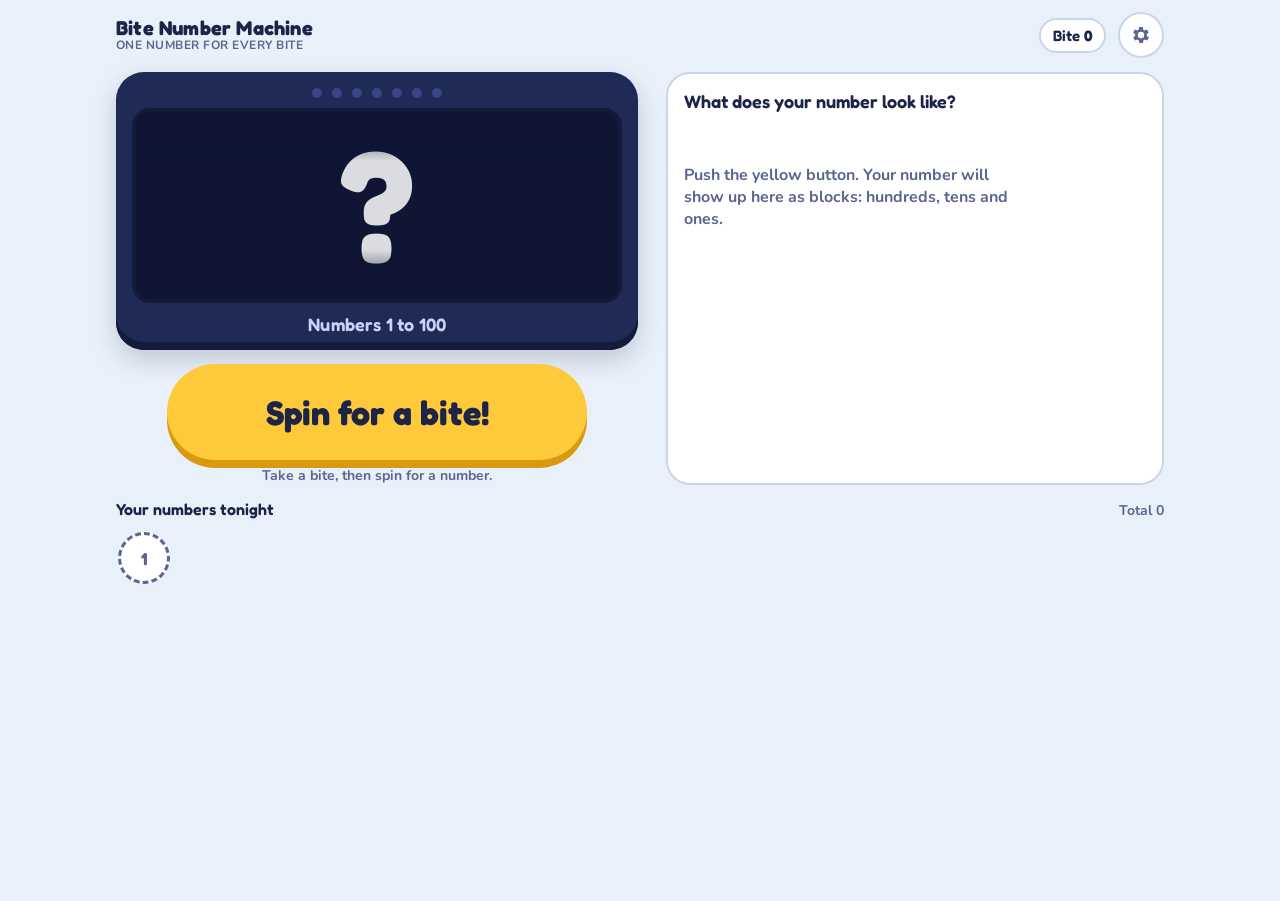
==== index.html @ 7a0e732d "Bite Number Machine Co-Authored-By: Claude Opus 5.5 <noreply@anthropic.com>" ====
<!doctype html>
<html lang="en">
<head>
<meta charset="utf-8">
<meta name="viewport" content="width=device-width, initial-scale=1, viewport-fit=cover">
<meta name="apple-mobile-web-app-capable" content="yes">
<meta name="mobile-web-app-capable" content="yes">
<meta name="apple-mobile-web-app-title" content="Bite Numbers">
<link rel="apple-touch-icon" href="/icon-180.png">
<link rel="icon" type="image/png" href="/icon-192.png">
<link rel="manifest" href="/manifest.webmanifest">
<meta name="theme-color" content="#1f2a57">
<style>:root{padding-top:env(safe-area-inset-top,0px);padding-bottom:env(safe-area-inset-bottom,0px)}body{margin:0}</style>
<title>Bite Number Machine</title>
<meta name="claude:viewport-fit-sides" content="cover">
<link rel="preconnect" href="https://fonts.googleapis.com">
<link rel="preconnect" href="https://fonts.gstatic.com" crossorigin>
<link rel="stylesheet" href="https://fonts.googleapis.com/css2?family=Fredoka:wght@500;600;700&family=Nunito:wght@500;700;800&display=swap">
<style>
/* Layout: one-screen dinner app. Machine window + big button on top, place-value blocks and number facts under it,
   bite plates along the bottom. Two columns on wide screens. The machine itself is always dark navy so the
   colored digits glow the same in both themes. */
:root {
  --bg: #e8f1fa;
  --surface: #ffffff;
  --fg: #1c2448;
  --muted: #5a6590;
  --line: #c9d5ea;
  --machine: #1f2a57;
  --machine-edge: #131a3a;
  --window: #0f1533;
  --button: #ffc93c;
  --button-edge: #d99a12;
  --button-fg: #1c2448;
  --good: #2f9e6e;
  --d0: #8e98bf; --d1: #f04d54; --d2: #ff8f33; --d3: #f7c22c; --d4: #5cc14a;
  --d5: #2fb7d6; --d6: #5478ed; --d7: #9e66e6; --d8: #f272b3; --d9: #1fae94;
  --font-display: "Fredoka", "Nunito", ui-rounded, "Arial Rounded MT Bold", system-ui, sans-serif;
  --font-body: "Nunito", ui-rounded, system-ui, -apple-system, "Segoe UI", sans-serif;
}
@media (prefers-color-scheme: dark) {
  :root:not([data-theme="light"]) {
    --bg: #0e1430; --surface: #182044; --fg: #eef1ff; --muted: #a2abd4; --line: #2c3766;
    --machine: #27336a; --machine-edge: #0a0f26; --window: #090d22;
    --button: #ffc93c; --button-edge: #b47d0a; --button-fg: #1c2448; --good: #4cc792;
    color-scheme: dark;
  }
}
:root[data-theme="dark"] {
  --bg: #0e1430; --surface: #182044; --fg: #eef1ff; --muted: #a2abd4; --line: #2c3766;
  --machine: #27336a; --machine-edge: #0a0f26; --window: #090d22;
  --button: #ffc93c; --button-edge: #b47d0a; --button-fg: #1c2448; --good: #4cc792;
  color-scheme: dark;
}

html, body { height: 100%; }
[hidden] { display: none !important; }
body {
  background: var(--bg); color: var(--fg); font-family: var(--font-body); font-size: 16px;
  -webkit-tap-highlight-color: transparent; overscroll-behavior: none;
}
* { box-sizing: border-box; }
button { font: inherit; color: inherit; }
button:focus-visible, [tabindex]:focus-visible { outline: 3px solid var(--d6); outline-offset: 3px; }

.app {
  min-height: 100%; max-width: 1080px; margin: 0 auto;
  padding-left: max(16px, env(safe-area-inset-left, 0px));
  padding-right: max(16px, env(safe-area-inset-right, 0px));
  padding-block: 12px 20px;
  display: grid; gap: 14px;
  grid-template-columns: 1fr;
  grid-template-areas: "top" "machine" "go" "blocks" "plates";
  align-content: start;
}
@media (min-width: 860px) {
  .app {
    grid-template-columns: minmax(0, 1.05fr) minmax(0, 1fr);
    grid-template-areas: "top top" "machine blocks" "go blocks" "plates plates";
    column-gap: 28px;
  }
}

/* top bar */
.top { grid-area: top; display: flex; align-items: center; gap: 12px; }
.brand { font-family: var(--font-display); font-weight: 700; font-size: 20px; letter-spacing: 0.01em; line-height: 1.1; flex: 1; min-width: 0; }
.brand small { display: block; font-family: var(--font-body); font-weight: 700; font-size: 12px; color: var(--muted); letter-spacing: 0.04em; text-transform: uppercase; }
.stat { font-family: var(--font-display); font-weight: 600; font-size: 15px; background: var(--surface); border: 2px solid var(--line); border-radius: 999px; padding: 6px 12px; white-space: nowrap; font-variant-numeric: tabular-nums; }
.stat b { font-weight: 700; }
.gear {
  position: relative; width: 46px; height: 46px; border-radius: 50%; border: 2px solid var(--line);
  background: var(--surface); display: grid; place-items: center; cursor: pointer; flex: none; touch-action: none;
}
.gear svg.cog { width: 22px; height: 22px; fill: var(--muted); }
.gear svg.ring { position: absolute; inset: -2px; width: 46px; height: 46px; transform: rotate(-90deg); pointer-events: none; }
.gear svg.ring circle { fill: none; stroke: var(--d6); stroke-width: 4; stroke-dasharray: 132; stroke-dashoffset: 132; }

/* the machine */
.machine {
  grid-area: machine; background: var(--machine); border-radius: 28px; padding: 16px 16px 14px;
  box-shadow: inset 0 -8px 0 var(--machine-edge), 0 10px 24px rgba(10, 16, 50, 0.18);
  display: grid; gap: 10px; position: relative;
}
.lights { display: flex; justify-content: center; gap: 10px; }
.lights i { width: 10px; height: 10px; border-radius: 50%; background: #3a4683; transition: background 0.2s; }
.machine.spinning .lights i { animation: blink 0.5s steps(2) infinite; }
.lights i:nth-child(2n) { animation-delay: 0.25s !important; }
@keyframes blink { 0% { background: #ffd95c; box-shadow: 0 0 10px #ffd95c; } 100% { background: #3a4683; box-shadow: none; } }
.machine.won .lights i { background: #ffd95c; box-shadow: 0 0 10px #ffd95c; }

.window {
  background: var(--window); border-radius: 18px; border: 4px solid var(--machine-edge);
  display: flex; justify-content: center; align-items: center; padding: 6px 10px; overflow: hidden;
  cursor: pointer; position: relative;
}
.window::before, .window::after { /* soft shading top and bottom like a real reel window */
  content: ""; position: absolute; left: 0; right: 0; height: 26%; pointer-events: none; z-index: 2;
}
.window::before { top: 0; background: linear-gradient(var(--window), transparent); }
.window::after { bottom: 0; background: linear-gradient(transparent, var(--window)); }
.reels { display: flex; font-family: var(--font-display); font-weight: 700; font-size: clamp(84px, 27vw, 156px); line-height: 1; }
.reel { height: 1.12em; width: 0.64em; overflow: hidden; position: relative; transition: width 0.28s ease, opacity 0.28s ease; }
.reel.collapsed { width: 0; opacity: 0; }
.strip { position: absolute; left: 0; right: 0; top: 0; will-change: transform; }
.cell { height: 1.12em; display: flex; align-items: center; justify-content: center; font-variant-numeric: tabular-nums; }
.cell.q { color: #ffffff; opacity: 0.85; }
.readout { text-align: center; color: #c9d1f5; font-family: var(--font-display); font-weight: 600; font-size: 18px; min-height: 1.3em; letter-spacing: 0.01em; }

/* the big button */
.go { grid-area: go; display: grid; justify-items: center; gap: 6px; }
.big {
  position: relative; width: min(100%, 420px); height: 96px; border: none; border-radius: 999px; cursor: pointer;
  background: var(--button); color: var(--button-fg); font-family: var(--font-display); font-weight: 700; font-size: 34px;
  box-shadow: 0 8px 0 var(--button-edge); transform: translateY(0); transition: transform 0.06s, box-shadow 0.06s;
  overflow: hidden; touch-action: manipulation; user-select: none; -webkit-user-select: none;
}
.big:active:not([disabled]) { transform: translateY(6px); box-shadow: 0 2px 0 var(--button-edge); }
.big[disabled] { cursor: default; }
.big .fill { position: absolute; inset: 0; background: rgba(28, 36, 72, 0.16); transform-origin: left; transform: scaleX(0); }
.big .label { position: relative; z-index: 1; }
.big.wait { background: #ffe39a; box-shadow: 0 8px 0 #e3bd5c; }
.hint { font-size: 14px; color: var(--muted); font-weight: 700; text-align: center; }
@keyframes wiggle { 0%,100% { transform: rotate(0); } 25% { transform: rotate(-3deg); } 75% { transform: rotate(3deg); } }
.big.ready { animation: wiggle 0.4s ease 2; }

/* blocks + facts */
.blocks { grid-area: blocks; background: var(--surface); border: 2px solid var(--line); border-radius: 24px; padding: 16px; display: grid; gap: 14px; align-content: start; min-width: 0; }
.blocks h2 { margin: 0; font-family: var(--font-display); font-weight: 600; font-size: 18px; text-wrap: balance; }
.blocks h2 span { font-weight: 700; }
.groups { display: flex; flex-wrap: wrap; gap: 18px 22px; align-items: flex-end; min-height: 120px; }
.group { display: grid; gap: 8px; justify-items: start; }
.group .cap { font-family: var(--font-display); font-weight: 600; font-size: 16px; }
.flats { display: flex; flex-wrap: wrap; gap: 6px; max-width: 290px; }
.flat { width: 66px; height: 66px; border-radius: 5px; background-color: var(--c);
  background-image: linear-gradient(rgba(0,0,0,.16) 1px, transparent 1px), linear-gradient(90deg, rgba(0,0,0,.16) 1px, transparent 1px);
  background-size: 6.6px 6.6px; box-shadow: inset 0 -3px 0 rgba(0,0,0,.18); }
.rods { display: grid; gap: 5px; }
.rod { display: grid; grid-template-columns: repeat(10, 14px); gap: 2px; padding: 2px; border-radius: 5px; background: rgba(0,0,0,.12); }
.rod i { height: 14px; border-radius: 3px; background: var(--c); box-shadow: inset 0 -2px 0 rgba(0,0,0,.18); }
.frame { display: grid; grid-template-columns: repeat(5, 38px); grid-auto-rows: 38px; gap: 5px; }
.slot { border-radius: 8px; border: 2px dashed var(--line); position: relative; }
.slot.on { border: none; background: var(--c); box-shadow: inset 0 -5px 0 rgba(0,0,0,.18), inset 0 3px 0 rgba(255,255,255,.28); }
.slot.on::after { /* little face on each cube */
  content: ""; position: absolute; left: 10px; right: 10px; top: 12px; height: 5px;
  background: radial-gradient(circle at 3px 2.5px, #1c2448 2.5px, transparent 3px), radial-gradient(circle at calc(100% - 3px) 2.5px, #1c2448 2.5px, transparent 3px);
}
.empty { color: var(--muted); font-weight: 700; font-size: 16px; max-width: 34ch; }
.facts { display: flex; flex-wrap: wrap; gap: 8px; }
.fact { font-family: var(--font-display); font-weight: 600; font-size: 16px; padding: 7px 12px; border-radius: 12px; background: var(--bg); border: 2px solid var(--line); font-variant-numeric: tabular-nums; }
.fact.star { border-color: var(--d3); }

/* bite plates */
.plates { grid-area: plates; display: grid; gap: 8px; min-width: 0; }
.plates-head { display: flex; justify-content: space-between; align-items: baseline; gap: 12px; }
.plates-head h3 { margin: 0; font-family: var(--font-display); font-weight: 600; font-size: 16px; }
.plates-head span { color: var(--muted); font-weight: 700; font-size: 14px; }
.plate-row { display: flex; gap: 8px; overflow-x: auto; padding: 4px 2px 8px; scrollbar-width: thin; }
.plate {
  flex: none; width: 52px; height: 52px; border-radius: 50%; background: var(--surface); border: 3px solid var(--line);
  display: grid; place-items: center; font-family: var(--font-display); font-weight: 700; font-size: 17px; font-variant-numeric: tabular-nums;
}
.plate.full { border-color: var(--c); background: var(--c); color: #1c2448; }
.plate.bonus { border-style: dashed; }
.plate.next { border-style: dashed; border-color: var(--muted); }

/* parent panel + celebration */
.sheet-wrap { position: fixed; inset: 0; background: rgba(8, 12, 32, 0.55); display: grid; place-items: end center; z-index: 20;
  padding: 16px max(12px, env(safe-area-inset-right, 0px)) max(12px, env(safe-area-inset-bottom, 0px)) max(12px, env(safe-area-inset-left, 0px)); }
@media (min-width: 640px) { .sheet-wrap { place-items: center; } }
.sheet { width: min(100%, 560px); max-height: 100%; overflow-y: auto; background: var(--surface); color: var(--fg); border-radius: 24px; padding: 20px; display: grid; gap: 18px; }
.sheet h2 { margin: 0; font-family: var(--font-display); font-weight: 700; font-size: 24px; }
.row { display: grid; gap: 8px; }
.row > label, .row > .lab { font-weight: 800; font-size: 15px; }
.row p { margin: 0; color: var(--muted); font-size: 14px; line-height: 1.45; }
.seg { display: flex; flex-wrap: wrap; gap: 6px; }
.seg button { border: 2px solid var(--line); background: var(--bg); border-radius: 12px; padding: 9px 13px; font-weight: 800; font-size: 15px; cursor: pointer; font-variant-numeric: tabular-nums; }
.seg button[aria-pressed="true"] { background: var(--fg); color: var(--surface); border-color: var(--fg); }
.toggles { display: grid; gap: 10px; }
.toggle { display: flex; align-items: center; justify-content: space-between; gap: 12px; font-weight: 700; }
.toggle small { display: block; color: var(--muted); font-weight: 600; font-size: 13px; }
.toggle input { width: 46px; height: 28px; accent-color: var(--d6); flex: none; }
.actions { display: flex; flex-wrap: wrap; gap: 10px; }
.btn { border: 2px solid var(--line); background: var(--bg); border-radius: 14px; padding: 11px 16px; font-weight: 800; font-size: 15px; cursor: pointer; }
.btn.primary { background: var(--fg); color: var(--surface); border-color: var(--fg); }
.howto { margin: 0; padding-left: 20px; color: var(--muted); font-size: 14px; line-height: 1.5; display: grid; gap: 4px; }

.party { text-align: center; justify-items: center; }
.party .big-word { font-family: var(--font-display); font-weight: 700; font-size: 40px; line-height: 1.05; text-wrap: balance; }
.party-stats { display: grid; grid-template-columns: repeat(2, minmax(0, 1fr)); gap: 10px; width: 100%; }
.party-stats div { background: var(--bg); border-radius: 16px; padding: 10px; }
.party-stats b { display: block; font-family: var(--font-display); font-size: 34px; font-variant-numeric: tabular-nums; }
.party-stats span { color: var(--muted); font-weight: 700; font-size: 13px; text-transform: uppercase; letter-spacing: 0.05em; }
canvas.confetti { position: fixed; inset: 0; width: 100%; height: 100%; pointer-events: none; z-index: 30; }
.sr { position: absolute; width: 1px; height: 1px; overflow: hidden; clip: rect(0 0 0 0); white-space: nowrap; }

@media (prefers-reduced-motion: reduce) { .reel { transition: none; } .big.ready { animation: none; } .machine.spinning .lights i { animation: none; } }
</style>

</head>
<body>
<script>window.BNM_CLIPS={"done": "SUQzBAAAAAAAIlRTU0UAAAAOAAADTGF2ZjYzLjEuMTAyAAAAAAAAAAAAAAD/+1DAAAAAAAAAAAAAAAAAAAAAAABJbmZvAAAADwAAADAAACf/AAoKDw8UFBoaHx8kJCkpLi40NDk5Pj5DQ0lJSU5OU1NYWF5eY2NoaG1tcnJ4eH19goKHh4eNjZKSl5ecnKGhp6esrLGxtra8vMHBxsbGy8vQ0NbW29vg4OXl6+vw8PX1+vr//wAAAABMYXZjNjMuMS4AAAAAAAAAAAAAAAAkAq4AAAAAAAAn/2o2gqAAAAAAAAAAAAAAAAAAAAAAAAAAAAAAAAAAAAAAAAAA//tQxAADwAABpAAAACAAADSCgAAECAAAABCAABCD9Q3iBvMI8oJ/3X/m5fIgwH/jlHME4EoHf/+bmx4vlND//TTUgzof//midBabsn///5uhWpA86CC/////9ZufZM3VZJA8+edLNAIDMEIM/dSHBADnMGWdvKkMzaTXSNAhgzIb8FNh0iBORIxZorg1BG5qgMYGRBOBAxP40gMkBHIDkAMIDC6sToeNxH46BSgkIwgHigcSC9glgW8Gws0diCBoboEmMySBuzixmxXK5WJBBP/7UsRdgAnNmQ84JoACZCbnwzdAANN6aZCG6KKTzpOIm59BBDQQagykktLqQb9PTT7trR1/W+mo+cGzlPV/x+9NynjTmfFe7R2Pr9NBgCAGWADFBkFEE3zwpEa0xzJG4CBKgoMApY6gVeISEUIsTJLEgWVFogZByuF6AvYSZAw1ggxMcsTwCJJbJUXGDeccQmRFB2hlgQ0aZFBcYxg6UDiJ9RMEkTi1HzhRMyfKiZUNE00EmTMDI1WesYlw3dlV2+zoMg2vutfb9X37VLvQd2Ow//tSxEeAEo03XhmZgAG1Ja13nqAAXCn//rLd1hEBtECXq5+aJQmMriBDNsewvIw7gFWgswZ8zcDwtOIkeEg2JHKtSaQ5vQiEUIWqHHLuxw6YPhsytnZIqK1kR2cfHmGs5zqx1D9E6HHea9Uq04z/9k12VDnocc6EZpQFViUO2LTYtLhsXM1QFZADAAAEBAHCZWoYgRh6un4qmzh3xJ7FU9g0OtZ9zdkoXTAMuXhClcrkbP4P8LWNu/aP8OuiimZmVCIVHPOVmbKEJSpta98dc5//+1LEJIAPcS1XzTxPwb8kq72UCjgKmvr/XhYxhbEGJLqNt/9U3Zfq3992Uh0UOOgJgwUwVgIQcgMVSbd2bQqwWCzzSzB9WVojAAAAQ0ADIE5GoEkqrz2ZJB32Nlx5c2EGHQmOhoN+wwrKvHSSgw9KfjB3A97jidgHGksO89DjFEICFiQv06IrF7/5dxYRMOAgggR2PFKGEVE///9Z63/17pVEZUmKRgEgkA7QwFBo/eo6NtMqstrV5gFACjAAMBn0cpSwliqbEs6JBFIWGlXb9//7UsQMgAyBYV+sJK+BiqYtvPKKdAYAaKQvowYpM/6bu0XpHvzff9P9kjczHtbMOu4P08teXv7kVPo0InMAqIh1tt/9U/az1MX/f2sykLdDKHhbFBzzm6u37+7xSeWek+XUKCCIWwhNlZPB9noKSLAMkDzBhBrjjMofAo9SjM0pCSRmEvGdyakjSYshRzoMU4QFnGCeyTxodF3T6C/bOiEiIwDqKvRZn///2RmpRK/689t3BKhR5g4QdSeu1+twCt0NWs8kinY2CpFK+eroLsXx//tSxAcAC0k3c6eIsxF6pu208opqKBnQckENuhhDPuiAbuLHV9GEsRKD4C8uDzC6GVlfffGHdB99sv6zHeFOiCboLqzf//RD3U9n//+xdXQ40eRDGSYaGCeFB43SS13durukMiaMAJRSpEokyH8ygzxXXO5nGu6fgRo8hbqUQJ4XLsMmE+GHhWuot+2JNI9URBZkEv301dCgIw0VDZjuoJlYjJ/9fmDnCGUjiv/+b5ZnBGOFcKzMUSqofttNq//Xg0AWIjRUQQUVIizeokzOs8f/+1LECIALXTFz7BxPsYMs7PTzCcqjDr1KcPFMjRLOaL9l3DsJnkzomO2175+e1HzaiFqH52VffbdqCnQMqq2M9P+2lIUsELWSVv9abJMWjmKKMKFGCiWFui/VYL2I1UsGAlNkApy1yN2wx0eegVbqdFEiK9cH/SAJVBngau43OFwT0exO9XwF5HzUEohDfZ7Pvq0Ksi0ClQuit97IvTtkVGM4kcpjx5nPMiKiVuxBitRjIRujafpRU7ghl6K6F3qAECIAJkiACbufFvM8S2y/Bv/7UsQIgAu8p1nnpG5BeSEodaYJNPWQ9dJ5EnsQpzMABOOIXMXS94kBTjkx9Owz6UDATwChw9h1gFS9vLb/jHxsxJIKCz6DShrLLluNPLHvESGEqxj6XMqqW7ETZUY+yw7WwECQo4QAQQJZPmOIC8Z6EAC9FAQANTnDvkA6KrD4WhEfHT3t809vNa7+5XZnaFJDGoZ7IhgrBQESAt1bmbVupgzopH1qxkNmdptH+VFLqXrUrYIfKhqr1HpGR0f/9NUAAHNpIJu+/w4OAgimg6WS//tSxAgAC9TZPbW1gAGOJuuDHqAAuGg5SGi3zuQ/BzhUc3NOVB8G5WQACBCgPx/pkvSNKk3tQ0rNGIMec95+K+v9lew5Vfwx5uuz7vJBoaM5///+IvvdB7Gkbmin/9n/po9XQWT1uPBdlg+8R0i2f4pCUORiLQk4tliMuPTPJ1H5OPhVICnyQxj3Z3t/YxjDWHgwNBsHn+PCQw894KDgaBFjwVP+5kwxifGgN4mBUGIngsE40/+YZb+YpGWPMIxUQf/9pBA51ar////+D+ti7vL/+1LEBIALdQNrPPKAAWySbDWHoPApMBDFiPE+b7pTWSXPUP2Ptr/OH3HFO3+9mxom6LKwiU6iLBEjkM5Q60SDzlFlDFU4qogK1LGGdRJ0M8rFlxhyC4rDokOCoSAIlc4c/EU96NvZVAA40lGWAFJMb7wqs4+xhPkxkzS7MK448t8+D/tc7m2YO8r9N7vU86EUqXBwilgYaPBI20R5F/v6/a+pl7g8CAEBMgVAcDZ0jGXmKFlGW2LcGgKeQ4L3Kse7/6LEtQcx//W4AoYhMw4o5//7UsQHAQvRI2MnpLLBPQ6stRehIGAazDBLfpqKz5Uv0dlmMu7lhe42PaMK/H9RC4uBp8xVto/BXtiaw49CxAs7TgZziysV6NTTft+l5FucaPILlOzu3T390ox3nVBQ4YvIEP9mqAkAAERqCslBgxKxDUSuDzFRYvqJAx6dLWUihim+po6EY0W5vRuTpEgAo4sGtUlzHpbiwEaZhogskUNvv6/2DQZC4UOMO/xZ4oHyQKhghFLlUGREkJzzcejU0ZM8hsraYuyrTbwXRVSnPGlR//tSxA4ACgzxbaeMU0FKnGtVhhZY2ICEvdBign50VvDorQTEUj+zAywAUcXTzWuRypYcPVrzIen/7anRE7YyzNDbpqRMuEYNuTIADv5Rqerpkv+8AIgyW0kRC6iw9zFvMHjVbWR0i3v+WdXTiH0uasJrKcRmi0FPIVe3qd91Kh8GMhSnbkFHezTVKv///6VKSUbeUXV/FWBMMPZpkhAAAiYxBCFo3AwFqMBTnMxDfcS3N9xwNFxSY29StEtu4xH9+u3J3AwSAOnhMEkh718w8cX/+1LEGoEJoHdfJ7BygSsRrDT2Dai4a8oPDzoJCH/+9rQyFSX/Yto4mFTBxZCAAgAFhODT8urnondDvPihgYkFcR0AMeXk64LptB+eRVz575h9hTQ4LKJNWi15utU0BxPy540OTrLP/4mWWC5BTvWwi8HloFSrTKKAAAACJircIpGay6ZKsePPtxuG/YaDegn9gwbHsOl8Pau/Y5x5s/igVuF4PVoxL53nS9Jg1RrRuPjIiZ6BCTd/+gXJgwTIGm/5IQgMWIkyGvFBkAAgEXS4Yf/7UsQsgAoIiV0nsM1BOJxstPSJcITzmbB4891DIXnQ2i4HbS3UaeDrrFXO54fy8dtFRQSudQtcI6tCG66so1XqytJt/2v/9alZTDrcg/6ahC0SpChYL65/pXXJyJtkkIqEqUshOz0Z4Q6UsxIPmDeg3hwzYq2sYMY08tjrRdFUFoLLOByCLRR0+5+4CDDqRCUuBbSBiAoF3ce0RF1Z38ECJp6nEwOLvFfV2f1+6FKJEgAAmNwWyOLkYNtvDqVRQhlbPyegaj1SM2aQissjVoWl//tSxDsAClCLdaekbHE8m6z084mqMu4jloqTNTGsOcEYEsar2///2l/Xap4CrQh+eIiweBpUKkQcewi9SGCN6FLgBCMggQrO8NpZAvVguyKN1DYp3I7kypwJaGdTZxpoQxjLEvS1PjIcZIg0QmY7u5qvUOf2BkjQkeJCIe3/6W8RLCoas/ET5V0qmCoiBoVOkVAY7pgU1kBEuSDOqD9UTxKtspc2oMI8lixfKPKsQ3LAgTj9+FusEUlfUpQjHOqU177SPmdHmq0tWLqGVdWjW///+1LESAAKcHlZp6TLgUia6emGFTr9o2pFYfKrOqCIw8Qnk/2pTXqtTr9toDkrcYMku+8o2QlPamiEEGYiAA1p9uiBoPsJolRQ+AOWQY65KhkAEb49Vqer2jJR3YO1copCz1///RijEZTEGkzQqo2YvOIktexpn/8rt2wFNSIsJtyahjBcAOUxRHjkP0seyH7M9bMEsmEzL8LHGb3xYdOUEbKpA5oWCuiW9q8pSvd/X/wiC3LIMJCNP+Xe5gfKCcefIeTGIqOPWODFm/s6KGA0q//7UsRTAAn00V2nmK6RTZHrNPYh0kAA7duBcZmY1blqKIlv0jZCnxMyqnKZmCpudz2ii1LN26eEzVUqgbi3G01DxARERd5BcwdcYuS1ujoZLoZXMb/R7UnEhETFV2MYToTrxkciggNiJIAC97gRFRYAXmYOGRRl1qLNvES67bUlCM5BwIsfLj7TYtvNbsSy8CEnmdxO4+8f7y9DmM3QQ0j6sViGD3col//9DqGKQeGDLWGQdJkvcoDbrLoC7W2AhRJR5n03h0HqYAlnwNwHU8Hy//tSxF+ACnC/Tay8qYFEmOk1p4k44rotekHe56DpyIyE5eB5ZA4lN3g2UE4JazjsnLVp4MTBjV//SiGBOAgoDZJxocN+nAvOTagPWQShDAQYGrFRBk4IAQQlYGtLBrjAamKmGbxY143WN59IWaAj//PpEzfgLxjI7rZIVRvh5c//+LTZ12oIzWwNgYSkTShF//V/70f6GeYqAAAnzAc3/ACX4OCzg1hEYIA4mtZYsodKR7pr8ZopuWvHz50SAaEyKe73GFlQ9SiTCdt36nTs3Z7/+1LEawAJUMFfp5xQ8Usa67T0jTaazM+vf9/scL9J3KUcv/8OxBcsoXQUF7Lz/2kpIJJI0pJJJIBBIJAGMHlQWBD6IUZgS0+kPpHMI//wXe5kjSHj6AKIgRZIl0mSEHg3EBQtFESIOZGyZYE6GpuCYMR2K1HwpFBB03QQcok8OWMuQCr1qbl8c8i5ubmn//VqQ//dTTd6DGBDBzBmBag9QWf/8nF06bJ7DKj7GTHGTwnQkxzDQfQ5P////5WMzZFjRA4YnzE+aFxd/w9+LyqlTv/7UsR6AApMdzu1tgAKaTMr9zFAAnSI/OThbbkgih28ekpMNRFhdDgUwtBShJCtNOLtI1SzHWOTMqlWNj9WW2Y/72////16sxytITCIiUemDwZk7MgWScWQbgKxcqYPziYs6k6HmumQmaI5pujVe7HHfMJl4KsFVw8xB2n2/gBv1usITQ0FwhB0sNgS8wopORXBEQNZhcaSOSZVFq1BDJSInUwD8oxKbtJ9NDEjygCf/E8X9BMRnFLJGBEVAxoAhBDdEcmvZzs+shkr4do0iiqe//tSxGGADcFhWrzFABFMkStk8wzwD57gohQV5dNOcIOjSCO9MezYPp6X862EOdNolURW3Wlf4+GBjUBWVEBk14v3NnSt5/QrVGD6lbtm/6ARMvBAYhIpXcAA44aUjhG4WQf36V6acQmAsfD79hxyYD/gbI9+8J+jHQtyyxEjWwKoIJPOIrXKRkmRZ1q1YvwIaHdD7VNt/DABRnT6FDhXfb//0Sun3pRYJwbeQCElZuJHgVvUIln5/ef+lNXEBFEkutvJSIcPkqzVwRgtckxFBU//+1LEXoAKSI9UrLxlwVOb6yWHiPB4Nh2WiiKl4qpITxX1lTE/xpj1JEQQhgdREU/5jAQhl6HuJEl/9PQtF0oVv9tEQvIuz7qr1hBoHeOHD5JMQKMGUVunTpaIBDILyBTTJMsc6Ui0iQ1zV5sFddgEQuGy7oZzRhSqnlQacp7udgnSn2DA7LiC0ohO99nkqhGX/kLjfb/vtO6/f+nNqerpZLKhr9bIYhUqij59JMQhcLepcMLBEDqAadLgIxEAOROotsCUVfGd9TpEq2vhQijFBv/7UsRogAvBJ2unlHWRb6Kt9PQeUt/yNSbcQx4+DjW4+71JBLJ9x+fi74PJX3iTjJvh6enRaZU3A2w2CLrBSHvf59HpQh//2ZP+/9Eokw0XIL6CtHbvVUsxsxjrH1HqNJ//zo1UEHw3QTwCDKACSKpCSeTpZxeDsECYAoBSo5GGtlJkRQU7PSUmkjDoZ4ILkbOpgSwiGDccLHJa7HrcCbtlqt+sNlnBcLJR86NXiOzpp/9fpq/9LylOMZAoh2bf/9ClHuUqOOYodwP//MCaohB8//tSxGmADXFXaawktpGsq2x084tL9bqv5eAxGkACAeQXTTaidnRIhXk0QiisqWwp/FosHceqf+AoO/c9Vhl+5SoqlBDMhRhsPBi4PBBiHdFPjK19pwPmRIImiYkiV7////T/T1FaLFKrpZrL1dGyoeUQQcM53Jnv9O7P5qKols58QW40SCQcinVvLPWB7DM4Ekm6lkKqcU8cZUZzmXC8onpIENeBjmFaRCMm73o29Xg9RqNRqP/+zJSn7f992VTMozrevd/urGKdTGUrFEkDSsj/+1LEXAAM8WNfrCBWiXgrrXT1iavolshlcpMgZQagImwbtayK440EkwlJBhDRRnPZY+7abkvttGZyp4LtJZ6xzf/jSAzloTl8y+lUVSuUtGdpDG/////9Putv2rR9Qbc6KqP0C4iu8ijTPO7gcNv/H0xsmZttKAm8U9WM2iUejKILas7py2q+UFIzbYqsn7QmrUVBoPoYZUx6fcc3qPxYRTaPuHpSP////6fprqmsiu0l1GsTcgdEGkIBaXIr2O+eK181iunPnf/+gFSozYhnYP/7UsRXAAnxI3enmE1ZTiHtdPQJuHSsGUGltAWolhiF3qEu8euUy3RMyr1PYQE1Hh/Fuur75Cg2OE7lf/7PMUFVoQygMWIe1w5RwobYQ3u/q6SBBudeV5o+92YDfiL1kWkiHuZUj9vOytPUp1Voi64ziMRseLFoyIUKotpMTYsJtqX96tUbdoUS6/Pqqc7///0//6qymVlCjTKzsqKHq6Aq6p//361uvkhLDSrCGbXIBWXObIYLAHw5mChaHOS5Zk+1Oz9UKdZZFowb1EkdUEBe//tSxGOACZh3a6es50FRnqz09Imo6uANRJ6saGhgUedNiUKQVLLDRYKMf1uEv+RKgrSVhsaGuwiVGgryP+tyhw5+68sL//7/wMoByZkiIIVl+Ib9q+nKaRl2GIo/Ts6vDT6JSkCM5x41nIthdmvMCImCrY2ElQ7ScOVPpqcc4uhavc1O/HIL6z2Jm+H6kVjgh+yyQ1xaZHmr/6/iyq9VqyJQvrZM+YmJdb////22OCHoe5sjzUOA1tUZemesP//+//873Ep73neUVUeMrbuoQmD/+1LEcIAKhFNZtPGAAmam6Vcw8AB/+iCYfOJMB8KvbLCenhEwLYWQjgZlrqMjWYqpU1h/vMTOZdxU41EuCFi1rAQ9DxijCDAQ1rV80Nz14fxTcJ4rnqH73AOnLjrv/64quOKEx615NgRHBA6TeUD7hk/WgKf//+A2AX/50WsGAk3WUJw/UUWTNaaToPpWfZ1GC0EzGaPPU+bMolkDA1TTdv/p52Ym+LyihlRBEQQhxFnFTCIFcScrGMZ9qnL1YXYePT/+3J3t7Xf2Ap4SWyJ07//7UsRXgAowfVYdJ4ABSKhudNAXiEDQgQjCrDAtZaXC56IUzAjOKkyGP5oA6nKxNqoiKpA6hwQ6M396r////+n1rk03MzMxM+T5dIl2foZSX0BDzH/2dXRv3/zAB/cvhJMQeLklaVhkupg3Txzno8/C6Zke35ePVccRCzl0ahDW3h0IFAnAwnwlX/+76alMlxObIpUFCCLRZRt4ogSRl3/2IqmFrNdltZBNjbj1HCpK7RoIsz3XiuJBMGI0aAJAnmWhxSCBTBnApJdy28ndgQgy//tSxGOACaVDfaekRxExju008wk4N/PPshn//+v//slkM0qCrwXVGgg8HqRZUwgV513/1827I27a1oE0R2yl0JlqRhUBhpqiJo+VOkXFw+3ifybylGU26BRUNvTbarKKkL/ybW/////sdWP5y3LJ9LlzLfnpXfKxxZMxtGaDmgHWVmKv7c6E1c1f/tWAjq5c+MEReLOQ8bg6ZpxGkgUaLM4gYk+eHz10oKnZUo02XeIhG/6+9y///9v/7UtsyEaro0tRet5cymDJGQIZQRirzwz/+1LEdIAJuPNvp4xL0UYnrnTxDnpa9SdWWeETqh5GoyyyxAFWpusj0AA8NYRDuFBvCilCUejnFOm+R6Ctan6BB4IwmKzta+8jaG4JZ9Sjv/Kq6t2uLGw4XAwgqIJvKiepA1Dv/RMQ3CiUPWnpXbXVgp4SXXU6P0Z5YDhFiQEwwoK3aqJYd00wgqK5BEhkLBFIJq9S/mQgqrf+zPf/////VOzUN1VDIikDGHusUkpC9qCo8LCdqo//8sd110gX+eAAn9vegu41HEcoJ0Isiyzwqf/7UsSCgApZN3WnsEVRNQ8ttMKmIgigNhPOQoFMok5vNhMJFHtxQ1I3Krf9ny2+vzkj37SpFT0//+HaV4K18GohYEgqGgUAtQ93//U9AJqgQZidhLwDZVtnn7abejFPL5fbuSiMUnCAIQ87/8gtGqvilSgpWS7f//v4tO72W7betBBDLIEEMuz9fDI9nk7Y8mTJh8oCYPvKBCU9ff////+oANQFNwoQAJABBuSSECBliF127FSZr2pJ/E5M0AbtPtBerDLIESxw3ik8OFjOdPad//tSxJCACf0vdaewRxEzjmu09JiYELOswwHeKp0NPiKqVNsI2YICeWPOmp6xNWcK9DllOHQbgYEdTMbDtDaYrnenC0S/y1KVUp5WsU/x//6at/8wn0OFfUXO8b/r/XOPSA8iLaGRLfOM0rbcLeM5/p/8dWRWebGp8aiDYBMnm0JIUQ9jiwWgLChhkKwPONjoOBoCacORiOUkPP6T58zIiShWI0MBhb2Wg/4DoSAAEmCwYAAA1xdDCQYAAZaHZAMKBjYA8og0qmZPEUE4DwOAQqH/+1LEoAAKeL1HNYMAAmunqfcw8ADtBl4qGQoUL9BnZBC+9aZECoaciJmasr///+yCBui+tBzJj3oIopInkFXVQQQSQQdTpKQUp0TU0TOHymW0Fzvdv/0n/+bmadrVvbbYgFYbbdPCfq0q3T8JWnTcfQo22OrXZBUrPFj5B8awoZCGCnMCyV0pRXD0THOLe9f1/////9F37mWV70c6rV2uVSFQxkmGHYRKBQCYBrEpzGWtt2RsAJQRy4Ksb1y2uxshyPyDoSNx23qqys2EZR4R1//7UsSGgBMhf04ZmYAJTqYt955QAHhHj0yoFY7ZCz0WMoDipR1t6GJlp7f////urN99td/W1O9JG0Sj2u72V0nPZDEHMpj0JyJmkkAAMFb104JWh8WSJWpwSAmC0AfY5PT8Xf0eR885PQga7MCWAHSThrdK71UOIIHGJvWEatd7f////93Irpan/2/XSrpdpv/vrV0hyIOypbVkqABNEktUUcey/xSBkS/IagFPA+1x6yXGZ4/v8em+zdo4jGqIYGfmkKjdjMJYAFAmlpiXav////tSxG4AClldc6eIr1FArCy09Ik5////frR0Wvt6Mh/czubvf261VjVOw5zReiitv+AGHvB7iHXBOLsjOROzxdpbCEOalTbavQFRlH798bAc8O5OHoVj608znIFDhARMrgB0////5oKiMmK1BYOuSWONJCGu25UcDKxCETo4kuqJotxsgEwNuWOUUGiT4Dg+DuLscTUAgudHiZoN0zwRgY6Com7d60qyMp4L3rMIXJPv//////1NGno5F6nkf8ipq6e3pWzVdGV2GZZ25RgmoAL/+1LEeoAKYVdnp6RJwUEPLOTzFdopsnwN2g4GwNrBU6ws9W6RWJV49uzjm8a0ATBqJwSD4fx9pS4e9a0ZUYB0alTIIs1GXf/////+qUczHa6Js7u9zK9Un2oj69uq2OikVFi0EqqnZNSG5e3IwiPCjjASakM+KwukVEwzdf1Bo3LWJxNvXOOKuC53N6/50k0gIjrv1ogPmPD3EUzX6//TvY0kJFPYwVAynjxeornCIaFiQiIxcABSt4A10VpQhBwBpzE+oIo7UpDKKWc4NBR6hv/7UsSGgAmhX22npEUZTyvrJPWV4Tz7WKXf/VYm40kYAocl9kcxn1TMLfS50Mgwln/////87d17SylEnwKkCrUOf/tLBI8WBUNVQJVicQMk+tlprI8Syo/itqioWduUqbTpQJWgfou2tlNVMl5nKCuQniinRm99PQ0WNBIUDBvSoaixf3tItjz+Mh2uVkgaPO/I0HgEeQQi9ZYgZb/7ancDbsYpanwzxAZhxgnmhJC3zmQtkbW7IdEidKbRjmB6+FdoI//0jGDOYGokQclP0I5F//tSxJQAChCLbaedERE/n+n09JWgZq7U69bIqIrU0MfdF93wbK/wZf9qdbqFIAcsmZLj0bll8RbKQjYTbMOMxYS/YRbBGncqMzKCjC7oKVQSYBkhBFe0M8eG/+swuiOOYG6t8zMVzDQ7HsxVVPVVK7md6eT//X///e/XfrB5NhSe22Fyz2OdED08olQWYf1QfIN9GuUE2dFEz8H7t0v9Y128IsRICpdWtqPK7//vYWiuwuOpfohVIccqxaTYEx0BuCgIHFvBByUP39P/99CgquP/+1LEoYAJjIdZrBiuUUikKzTyihqxCWy20Jc/wNLqY+oI4UJPwp9IOMtyFzB03o0G+4RruHggcO7joZgeyO/RvxFNKYjf//vT+c9CCN86AAtzoUO4QRZoAAMxxiTH93kgQiChyy2yAyNpJ6Tpk9EJWYRZ0SBBbfzqRaq4eDP7/O/EmNhAqPloD/9qf3b7pF1GnQhQ+Sn//199e/PenU62TuiYUKmyAqsFBs+aCgyiCioodQGycVhtGK+mFo3pu8/sn6etc7uZw36mzpQvtUltxP/7UsSwAAoxVVunlFDxPZcsNPMJ5rXF6JFutqY/+/vu9asdu47cudeuNTS8ovQhqb//7Or/RnPQ9DR8gczt////morM97sY5zsuMQnY1gvavVa4Vp1VaKw5+gn106X7WouxQhiMK4Q3Q4jhuS5nOpaMF61KORC/TI4UeftDoyqgYMQW/sru6qi5gQI7fWY5SAwxBN/VWWS///+5voq/5jV/crO9x1C0I+VX8qdFMKUC6a6sAZrR7VWFA69ZQHFkNPEM5ua7AF8Bon0VphsSVj2I//tSxL2ACiELW6ekSpGLo+z08qavT2blzUGf6Vkc345Ctt0M8MXGvrKDmkvypIGXHpbdSVLPnh52sAgEREUEQ7bHkqI4CSRxoANCRyU7Dz3IbPAj3v9LIeymYzSxmQyHdfOPEUs5FZ6iyaB/uTBoKmLbyWdYOD4ndExYSCQ7WdaYFf9ZpjJBqKxy6VkmmhcKySSG9tdLKQA3NmpCU4tra02AAAQAz6NRzI3gwM1mSCxVibOAcDTnhpyxCBCpIeLvspkd0apik9Jaa4M8tEShiGv/+1LEwYAKRSNKrJzXQUuq7XTzCZbW5XBxIYTZ6XJIDzc4bErlczslFaTmBLsuBdD9NFDYUZXJ5n2xoSlTrSajhIdmz59Bezz6p9924PNP4+3trZtZ8sY/iAvEp3Ioq6mH8Fct7vUn/Z/////UAAtIoW4TYhSqbUNQ1W7YVarYuIT58TAR4FdQdKhsSgqoGhgNfgqsFZY8W/neDSg7+V5Y8W/yoag0oO/+WPFn/+DSTEFNRTQuMKqqqqqqqqqqqqqqqqqqqqqqqqqqqqqqqqqqqv/[base64]//[base64]/[base64]/[base64]//[base64]", "hello": "SUQzBAAAAAAAIlRTU0UAAAAOAAADTGF2ZjYzLjEuMTAyAAAAAAAAAAAAAAD/+1DAAAAAAAAAAAAAAAAAAAAAAABJbmZvAAAADwAAAF4AAE2MAAUICg0QEhUYGh0gIyUoKy0tMDM1ODs9QENGSEtOUFNWWFhbXmBjZmlrbnFzdnl7foGEhIaJjI6RlJaZnJ6hpKeprKyvsbS3uby/wsTHyszP0tTX19rc3+Ll5+rt7/L19/r9/wAAAABMYXZjNjMuMS4AAAAAAAAAAAAAAAAkBpEAAAAAAABNjCn/DyMAAAAAAAAAAAAAAAAAAAAAAAAAAAAAAAAAAAAAAAAA//tQxAADwAABpAAAACAAADSCgAAEAADAgCAQDAQBAYDAgE9EveE4AePBPw3/BWIj8fub/k5OQEn/kh9X4AE5r+D+c/0IclP/zSSDgx//82l9DqKKKKqqqqqqqlYTLbENZ+WlVUSFNkFNQ90lvlZrzMoWoSlBmbcBwEMHPFpnrV5/Pqcu0ENV7ssa+1t+5fORlwoJhxWxVtjDlPbi2VqMt2pc9QAFj8lmGFv3raZKIakEmTMWpAs2+kOfnn+888d7x/9zgPjjI0CHBAMAyj3h8P/7UsRdgAegcR241QACQJdppzOAAk4Pw+cWdK553lAwoBxO8tZndKpAAMAqEMF27wa5gXpDrF8pAFFUFNKU/WbFqVMSaY5aEkIWPcoMNzrGWk5GNlEqYl0ejpG6BOL5kSJQmD7qn0qSQgZGC8icF8ujObomLok1M+Xzizrseskhdla/tZOm/+9Wk6jjoKRaqZnjA0YlEDnrCZQuHWtBAbZb//8pAUai3UWS5LpErOShaDNDgljR1pdqCHRxiDEZy6soGBVOz8c4aNxQQJjNrd1f//tSxFSAD30LT72WgAIDLWx1hiHS5Y5FHIlvEV2/2OMoPuY+/Z5l0iI5FBQs9vfe///n9K/0d4q52KqO73RZa/5eEW4Sg8UXKQ0vhyBzidjBo93coYYWfAL2FBp5FC9i4ME9as4CBd99oBDIOtND221x6yoON0iSg0imVI092qvXofjFudnSy0640ZHMNQfae+HYlqjzIVz8FOTk+MOCw0y0qu1CGQgn/orje3vv1STkAswcFbJOamOoYgFRE9Yo0piK8pLc87qvf96niZNEgZb/+1LENAASzWFjrDEyge8r7KWUlplS1OXdKUnxtaGZA9j5nThAFCGOMNCtGxqz25xSgR2kgVfM2qoQKNecFFiAu/+9fmNXxA//OpqpR6SrVC+pZpm1l8+vErRNuK80EpiPNBQzG1yAQwd1o+6+o0gwSzTFqEJPIBx2BQ3pBlbUXNX8A5LkkrhN7ZK4kigjIQggaX//f/1oijKlb21V2PJoQSGh8cR7KJg4gKhwYIFIzFDXHCI9SgcND4icY1cD4CrR4SKKJLQcFJCCI7n0qx2MPf/7UsQIgAwVbYGHiHXxX6wvPPSJmXZjVXBW4bN5MqDtutpGOSnWqqfBPHq0Gy3Ker0boCZzX37VaHLOyiYBMT/9lT+aqB2KRRL///vabw0Ivsuhv2P1kpkYl0DuByOCMwbWK39fu9ErqoGBG/pOqQ2AtSMyDGZAYY8pl3Pl+auh12CWMXeTpAgax21Hg8TtUerz+olgY1M3q9HhHoUI7BNNv/7/+pF//6ouzuR2PS7PZV+pqNM1RIIKGcrTusUhIxFxECI1tRdBmhnoHBccHyhl//tSxAoAC0itceec1QGDrCz9hhU4E7bteuy9dEvdoqLm81Depieme8aTw0iMhrxzSjUaO6Opb13o1eio5MUcz/rZU21uoVe4WhYBiYES6B88WPkXDCRwBhyZaqjAAQxIAAIBYMlSS44N57q6vaqq3IUqGQ5VyZTcy9NWSm4uFMWPTkyzHkbmlSuXQz7V+xhjoIUFf5M+zKOQIa//+36d0f/09d0spedTJZFZ07tMkmUgsNKYGQGgLenxg7bVwADaYADASJlTCLYjjNDlUgVEWwr/+1LECgAMHLFhp7DFQXKV6SawgABdlIbXJtUpZo1TgHmgKn+N9NrgslkcreUl/P3a/d4S23lJL4/Z9p/W56CVUtTEaP/lsVuUHS8llRXdcInjmhIOiVYMhlZEAqfr1vUeJATfgEBB4o6AErT1StdkLhYvtFrNLJJfLZqucxQtwLEgpOZuoZvYWsk2vpr4a5X/Wma4Ktaa1W/bVYva5Josqo9REunUdz0riWGlKDmWVdWdBU6+8RQ0eNeiWniRFWDbZLrNbtttbZAwGAAzFVgVuf/7UsQJAAyso025p4ARZzLqpw5QAHlOKrw6hk7pe93W1oebz3R1ToOaDbXBTJt5Fh6tvRztyrhMi6hP2qHa2k64tVosKSJHrHtJh8rozxOuMK8184pqm8Vlh6KhokSCv9H/im3////9N4YAAAYZ55nHgCTRwuNm9V/////f/9k//17f/93V6u3/1axFOTOYovN+m5D3YqiZw4PA9yOhBcCAOOI3vfP7KLILjJw8HFHqeHAINEBYUDgOOOCKQNZ////1quv////////7J/+95Lqr//tSxAcACuGPXBwCgAmDMa30Mw/AZMprGZ0nZyFF0IwcFFIJi6h85yo0HdiHGAguHxIBAIUQFBeLocUh8WD5ROAAIYCCQ0cgEUwcQOCjC4ugmH4QYjqU5iKH2RTzoANttttttqgD/kBmDq7oDdjIBBByP2LedKpq2t3uWZebNzzr/Jm5+elBIrIybagbr7uuXVAfoj4n/2aUjNIZHaZWFnPK0uU0I8lUzMqWhER8OSF9e6c8Ioxfmzh0X/wqKmaZd5d2ZllsaIBM4L4sa0PUrlH/+1LECQBMlX1156RM2UsUrjQTDHCmj1kRCsbU8N1kHTjgDhoLTJWlcSWY/ZCjhQ06hyVcdpGO6aXsYzT9ucUxDbkZi+yIqd19vP00Sledeyv+hnVVztt9bmunuzlo5radHUaVO9LjiP//////p0cf00YvoJI6BGIiE4dKGjTQHH91oQGaF6ZltdcuSGVlPnukIOhgzAKfWRCAIAiaS9cTpmCSw+GuetQuBSDRsF3CFj2YCrc8Mkhivd01H////33oIKf6FASgkXRw4Mh6EBndvP/7UsQLAAqo8XGhhHpJWhTttMQNOAKJhAnWBJQfpSR72E3F3ZTv95ZnU235QsPOOtL72f2KV/zBcmosb7qOd/t2eYprwYx520v9BWpN/q3GMTf85T////5S5kEuTe52Dc2CRwzZ1WBzio021ZXhO8ZbtR89EA0BQS0J8MjJ9/PI58OHnKe1YwjFRJ7WGUxKVGNdtDrljP83tFA7W9Y1bmhRc2sMgz0KM1pcSd9EATb5BSBcFt9L/rru/nH8/l1iBrws1NBHKwKyCylscxoBkSKR//tSxBMACsipWAy9CcFxK+20wQ8tUZsdmRRfK2NHoJQtT7RffxM4qSYkUaIJoLEREMH6INWpFLVJRFR17ZEX3120j67KOA9v/oCg7E7CQA0poExjcBdqnz0J5KdTnKpQ5uvnK9l+8fpMzRbYuoat25XYed1A3QqghqXV6Z6aKVrmUv//+zf9aL+5EY+tWasi0lyyNk+LnBnhAZKJYRHCDB6VzWu10gCe0jsZoQpNbKxNr4HYVywXJer7Jnrmq9MW+K11+/tuYgaUgqpTSCwsxxr/+1LEF4AJwVt9p6SnGUEsLfTzCePoQzkM6KRf/////TrNRs1kKTfVP/r7OzGXQ7IIFEsdpEVskYBDsSjEJCRuL0GhSRaOpdYLC9ytcX+Qs8l4zl587nSBjtOpnxndN0Q0gowdvZhDu3/l2///36fZl/1X9fq632IvtbpZ+HqwEQMJFzcVzVm2laCV1bqtJEHQtJk5EST9G4eTpBptBWumROKvN/fe9TQ+F9uelrvlY7UFwst61FIvF9NzS2xDIv////vVFX9GV/r+mn/18jObZv/7UsQmAAqFY3WnoE/ZPqtudPYU6zoABxzjBTeM5ibaWsBKaty8wSqbrLiVL9iewNDyG98u6jxh6Vm6E2nc4tZ6UVTT5aiQkAga90WccRKUeRz0FlX////X2W396bPt19r9NvfI2RWOhWHDbjWgO22skEsVG1BIY0BlcXElJTeVnpVM3pVNVV68Rsy4CURxrnY2z4+5alK/xFfS8MtbTshfbe//////pX1fRnT6bXeuj9f73fKpneOFUwOWaSJpdZdlYJ/7e1DFK66ImxQ+rvKY//tSxDIACfFhYaakVMk9LCz89Alx1UDmRtwO79cZEthK7BZhJCndb+0mJQK3auBkRboEdRTo1///+n/R//zf0mv6ok3b1dm5j0cCUcypR+2o222yIIyxqblF7SyAV4LKa0KT0Zb0fhj0juNzxOpIQHCYbG1f39p8dFvep1MjvTIo6I/////+ZehFadnqnZtWH1//+hW0sjh1hdJI+WoO2WxkIzS4HlrpSpuk6hujmWE7POkDegpSUqIrDCQ4JWN62fycK5W/QWVtysqkZhif////+1LEQIBJqV1vp6SnGTIrbfT0iOOv+lF+7sqt2uvU7V/9m0qi0VZVVhaSqAt1yUutsQCUtjrMYJo5OwRk5DMQXKMOGuEcCVIJUW5+e7urIGePBt7e+8dQEZv7tTo71hD///+n/mtvfijWJr99P777fZK6Q6CZAW26zLtLAE3NY41hjBvEngJYdyOLtE6gxztRJH0DVro9WUBKXCAYkBEzO3Nyo5UXUooxtf70ewYUHT3/8RPLLDRJYKyNj/9ERc6VBVy1AALuaABd1YFVsZr2Bv/7UsRRgAlRXXGnmElZLBUstPMJIha/lyp0x2BcwJpNUlkqKZSnGpsteMpq5qEaAEgBI+yi2pSLL/jLDsCoyrBRrqUJ4pqoYc1xZ9TPa/xD/TdNEWfAgYLyz9AtvHevZS29lnz//W94Y15rfqdFIUqCDieHTO/fx9yblbmtjd+eJO4P2DFb6lcnFzZGeG/ZGB6zNCr08fs53ms4pw52qSDFb3OdkmbgGeAIbHfl+RZfjGnodxb4iro8cm1XRqKyY/wNoom8jJr9/TtZ2NasRgkA//tSxGSACYChNaykacE/FSRCsPABHtGav90cWRzbG6IzQnyW8TNoysSuDIJQZhpsKdYD3CrBYamvu/7gu5nckfR1mGjWSGwb////7ybGr3vSkKDAppmhQ6f////9z+PjWqfHjXr718usT////////5p9w8bvrOPvFfauYU8l2OTWwItFSyc/xYTsQ430JZWFDmaza+c4LLFZ0BuJVfIzEKZRGhQs9q6+bFbpKmd/P6SheTLqt58uv/+canpPLM/7zAaehROAiT/2cqt1GsNKSUP/+1LEdIASuYdIGPeAAUKebLeeMAJWWUYAGgpdtBAWt7dqN1RH682pE+lLwZVSuxJItREdjRUFs3FbsUgJnV63Xx8kmqdSnAIFWSQNPES0FbwqDaDR5CWnlfX+vlZjLSxXTc9r1WlVYQAATLQ2D9Op9PDSLEhEBVMqy8UQKGTTMFj/Jr5i0eBrTNU5E0gOQLjJGfy8qaqmJGVV4pl8ASAQCxomSgdZSArli2w7w1beSv0TrPJOFjcxHKwAgHZYexTKx0JYFSABEkrhKMj4JVJq6f/7UsRfAAoofVHmPQGBRxNodPMNqDUt7mK1K5UkMLEioPHMxz0NFZgq+7qavpddmhfmo6YmgaEVSyIK2MwrQ8GiVdO6W//bodasRKA8CjdhqcmytRmSKZMulvVEqpCe+on14sxjiyIiNU0QsrHCZNmK0rQtGpRuw6AlOBgmGTuIoKg0MBo8SY/DSMl+/66df09H9//66gBKygBKxbB1AwQTBmFCJVy2geDLBKkXGFQ6MPJLPUoeTNAytn2N7mTPa/9rd3ueJx25qi9AxeGGqCb5//tSxGuACjCVOaexAcEnD+QVhI040kogAgvQAXSKQASCJAAC/jhi1QWJXEybsQuqdvRHpTdb+60T2/Xb/7v/t79fV/yJonW99JdE63PRauayPoTZjn0WR5JKxSlal7FOfsCgm8U1GMGACZasxbVtc7e6HTWetdSXy5byXL9qdf+2U4Opvv7LaLO/k+RFtKhjRllsppjuj4QFM7KhncPmxBWMEZWKwWKM6bxw+O2xdUoQoCQAEZK+Y+czNe6N659qU9by0f3iSv/mV5buuX/8RS3/+1LEe4AIiBUWx6RAQR6xoqTwiHlauW/2mf+QX9utnNijmsZs/qAymZ0aserMlLls8NmWxmYzwysUywdFqgQUAKVSnXQU9Wt16q7Vr6iLXf05o5b4tLy/3zfyd/gV+zqstbklNuBM1wbORcWMaMbki83M1fko7Nd1J1KTDlQbifCFJVyYMABAADM69rupV7ps1dXaF8+yq8le50X88uvxX+q/eSPzU9eS4fl497+pRON9NbCIsrnk2dpcJtIMxdWnpq+wtgMwq5Bshhh4Pt5VKP/7UsSTgAk9jxClBFPJJTNiIKCOeRmAgATLPMepzVfQ+9+77cu9lhiLI4vovXL+fGvg//ke5OWn+AnJaLanBKEOT/xq0Mj2DOjSTmzNtHawTc+4kGhU23U1sGKBeqgANjWu9K2P39NLPt2NsSdPyP5l3WZZfNztNXl+Zf/c+X5fyfT+Slmi0iiyhJhbpxlLDWfap5dKA8+DjXQ03rUUmWkp6mr3W/Vbr63rIjy+RZjFuX/6T6vkUvz871Rs4K6KxuOM3LzChFem58UyhkknueQZ//tSxKeASNV3EKaEdckrMeHQ0I55CJt9Dr77jNTPx2NU/ZsFHXFi0khFNneqzXdLZd9dSvhjed8p7Gf6D57OeLLmsrlkvlRKcjkyuK7/9etmdk/yXF5F6LreZ0XZH7MyBIzWZcvl4TVe8FCiBIYpgOBgK+kHOo21q7NoLVX3AwnJZzQalvmZYmYA2YKJnf0fO9sg7mWg8aK+Vy6eV/cio0c/quGGmxR6XJt2BdkYsTQykx5CyX9nAUMABC6VIGoALoLHBiiAfVBhYFQSBRWpALz/+1LEvIAIsWsRBQR1yQwxIqSgjviLWdTXUi11VoRk+qxmUxkgFgImRPLcxZ15xD+vR/7J5//EL8ojV0c/I0Kf5rc7BYsJrITuTOikzmsZGqwWOCaOZgghkEccdUgAYUGsNSBGzAxxYIAyDKNTMYJYDAAAAAXykmy11PobIWZ7c0h/SyJgOSklunky4ZyTP/oo5i5KemzN7fZf92f72Vmx3S8P2yP7mCned2ei+1W8u2r/HxN+Y/Nfayodqdpx5+kUOH0iVvL+4pOzNlVwUEC+XP/7UsTWAEjJjw4GhHXJMjGh1NCOeVVqbZq6K1ak9FSrK925LAg5/oP1/b783PkQk4m0SI2YJkTsdGWlDX+zY38vlfl529TO09tmpOS8+ZcqyCc/PiSTPE3CtKNmoTmUdxb4jfJFrncA3BG9FSoCKMVOtm9Tu9P1FGmQ7MhiXfTJUTbSKskRRFn2U+Y8sHal3b7213SaGjy7e6l0u2az0pt2amoi1LbNiqmmpHVGoVdvjxEUBs6529lOrrFip6z1o1kMkBuycP3raUTrYWBA5JpP//tSxOqDS1mdCgaEccF1MuFE0I35Zal11JWdl2OC+udyVClyPJJENHETnH6VUYzBJjGZbAaRNM/dvSifNkkM1dF5uZspbMax1pGGXpq69EdQSvICJR3cwqjkwODLFcoQr0GCGJYcXKo5wQyQeD7s1QAAhMADkSRoggyegplqXX2Z1tqwQAsmz7Y2aExzAxEiVoCWSrWRZ2fjdztohrNh1Eibmc7T5Onb5Hx0/qzcCb7krKpdciZdyMxQ6PQuiM4QzBKFokSKGxY7IQMQk30iAAH/+1LE7IHLtZ8LBoTRwWozIVTQmnibozkKmF6qpoZp6p3Kfw1O3k7Pu51L3M/u/mD/M8/8mJO9+nn9N6x0+Df6w79TBndMnOmQ6pUURZHftBKDMPRBDkYM5sNiYQMk0IOcoQNuYPD4YgxMJCIDI9zDmAbaBAAAZOJbjSjf4t2+N73oEzYj3H8W/jIx2MIZ87Re73v3iFf/vM9B4+S7Fj/+9vt7xKSGxu1kWt+2u77XFfEfK2K7QCDbZFWMpm+k9leCn3twKCdm8Xs5UCAggACNtP/7UsTuAcvxnQgGhNHBerNhVNCOOUg5x08dfVUIQGCMHyRYPiBotA7LkpjhIsN8uG4AVcDPgw1MqDliDyobhrSREkDVYGACAKCAGiFGRQtUDUsmo5IWhhqsAYoDdjsYIGSaRXMCbsKUD2gMAKAkMEJQsXWe+YF9XlQMsE4TjKZqV37aHvetO7Jrt/1fX1mbm6kGSNCp+n/rVRrujUptSB5puZm5P2UYm5E2Ef/6f/7qrySyo51234pACl1kdmuxixcYXLHdIoNALPCAIS4EqXy4//tSxOyAS82VDQaEc8GBM6FVAIwpaDPmBiKopKkYRQ8wnoXKVT6xkUENCmidK6aaigTr80MEFsZEVJdlMM8O0mj9BBkEGRcoo1F2iYmpKF4yQ0G8pkqnWYIqWmxeLJsdOImFTbpvTpH2WipSSSRkueMHUaoPS1Mg3/pHzrrRRQSSdmY1OGzH1nKuPbt0VKcwA2k0iDHCeIbMQcjonRtARJxGoFS02HFhICQueeWUajYeY1qOjoI7kRw9329CpIRRJJP+xMmYpSSY1lfzTxx7PmD/+1LE6wAK8HUMtLMACoQy4tcXQADcirikw8umhdRy5ypbX6KrIrOifOZlbO1q1vQ75zqhuapVChY+VkcjbXWQhggAAC3EgAAK4nt5oLPChhnLApBZq4wYEmZTyhTCKdYerNBDXX5gSMztpxYraEUkAOARg9LGzFclvCilSA8AIAqSIYjzc2WPXIGB9bsMdY//XjqHqFsW1ogYiKfJQwIDRIEAyyzy4e3iZ/LPlyhEMxDoUGSpZYflDy7hH5v/v/+Lb/ggTOE0VLJ2PnGQjAgAgP/7UsTMgBLxiU4ZiIAJu6vr/5hwBCQAJAEaw7olQDOALgxvBAMwI2wEFgGEqoPl9xiM/msCmZOwoZABIQldA0y9cgyQZ9w1Qx1dFFYlW/7T93lhhXr4VYBXoaRCxBjxLeEQ0dSDU///bTt/BDWABHmDsPTj3vb5rd/1yYjpPyWMk0ZusekkSAFlcSX1+7c91Ygj3sUYguFaX1XV++AEAACYIFPO1uADMinIa2CGh2lKCRgi9pDqnQHdrL7TVqQ6g8PSWs0aEuFYw02b8mMYwSre//tSxKcAEa1bTW3lA8Iupar9s5tRTGaKXv3YqNzWN3sMT9XAtxGbMNrNFxxcizA8WFARc0n2//9O2idkfpOKgULk3BtmhMaxSqNYglS08wLhiDBRoIhVbkKjDW3PjZOv/jf//3/6+Ozv812uG6G3GqEecgDAwAFCnmhinMQXcpiI5UB5NK50Ub6fcyiT+lgXl7YKpMiEw8mSBlzD51O+Q348jjfqwIRDa9iY58EybnXKld9niYMDUjObAyoZPY4SXQCYxHyy//9ObpTR4srNBsH/+1LEeIESWYdTjRzagkCvqnmjm1HpJIngxycBMqbD17WwtVFnCjEJi8Isx+fK9Hld/3+f7/n/+b28NcN9n1F+aw7BZqp35IAQQAEAAABABRczyNLMdB5lGhzYF3JjuWyWe06Fe/lDlFczl0hfwgBDlYAYnS0mL7W47FxkZhqfcNSzmUOym1K35lEmcd4Y3f7hRzJ6dGanjGnvwAS/k//x/r+8PtfBHVT5rSHkVwzCj0IsOAB6rTuZaN//Zamb1cGLNjdyH7C7Us+DY4wSAzszEP/7UsRFABCVXVXsjFsKXjPsfPSiOIANZM8GMIKO1ubwjyORLSuzmSZosjerXzZEuxJNMkYM7JKd19TEJMCbW+NKE50xq7Q422u/Ec7yc4pICQbsNoAoTCsTjQUKt9dAwgpQghOkekAoFCjEGfR7uZsUGi8JJ7i4o79Vu6uncS9z8J6UMQxPvSK9E5gt7rqZPGiOLli9oEhkP8UxY9zB8/o4cGUiIgylVbLbbbGAFYVb9kwNatINnno+UhE0rk3X96qgvx3vbnSWH4+zWph1DB2M//tSxBSAD3mXb6eFB0FirO68kwi4amBTaWHoqoJAeBJw4GiggQHc0rzRxQsKDxFE4g1f1zUVmfNjY2SHHukon31X9XXT+JyEoajihfcwgoS12SIVDKFIgULsa3G8W/aXUcpsifEKWqKmqqqqqSgAgpzrAMPIUiUQ9NizIMkM6YMprR1mlnqzUBQzL0NBRAc1KnO56uxIR1fOWDYiNrV/r9H2IrKq9oPae26r/9d5z6681yWbRHq1SN4s+0DJ00RdSru7u7u7ewEpR6kKIgs0mbL/[base64]/7UsQaAAmkS3fgmEVBLZEuPDCKYA7SepF5DFh6QD+pWfT1EUvU4ppMOmBOXXRYXd3dzMf1JIFK/1iQPUzUULEoQvXBGqo5w4QQkmwe4oX9cRhGaAh7AE8BFDbCxUNEWVPc9zMMdf1aGQWauyJgsrMmhILkuLsY6fkaqqqqqqiP7WmAbh6EJA9C5iqsFEBwYoiRVc0yU1VbDX2qVOxvqHqXe/S+oadLp4UYKAgs0RHoco40k1i3Qm//89+WPVuSSJLOCwMgKdKlUI8RERERGsjb//tSxCuACdybaeSYaUE3lOo8MwzwYNXYlHQUQ1oVh83nqSyM4xRc7JCjQkI8SqN1Y36//GSOrHYxMwb87Rjj0Fag5GWmjw8sw9T9Knf9FjHUw0HREh4UQpU9pv/+59IFpoPWZbe7rMe2jDwGF3n9998EyZMmDp1nmPjmBI2SxJS9MFeCBkQohLn5uHF8ABm5L2zw0PDUreILQfn67vzbx60sSF2Obfse1QzGK7y2stZ8AgVoOvGmkeVN9HsbEZCvVwMAIw6RCMu8nvAoiTEKC8X/+1LEOwAKGL1OowR4QUQT6wGHoOjDsSA05M6eveHSiCzxo8g90SU63rGWOhduhQXYQsx44MF7FpSFqL9n////qpWR0S/DYMbDymtuG6/lPUm0R2G+zwwE4BhSkgb0DGJ8Wg0upY75jEQaLR4sub4tBh6ipt4do5kxGq6g0jNDjwGNK/7BcJA8wMix1aUlqp3vM0IKQAIACGQBclE/BEEtN8M4plKbhjQWF86PVZqzFCGpMlXNRVVc7f5EpBUJB9uvqjqRPB6D0samanJLOzWqyf/7UsRIAAocf1oA5eCBSJkrNPMeEf/81qkfHhSWXQ3L3c9/lTWgnGWhNON2JFuJMK3QlNMiLBi9GJJzBgGQVcKhcGSIJAQoKmoPNMaFMahqODAgYygKH/8zFKJER4KYNLCrv5U6SBp6g6DQiBU63qfRUPVDvo/qApAAFTvm/+kuhpDM0LdMiDzAAS00ZW5TKEQNyMQ7GZSzmWohA2jz6o1d3ON205fzX+tWoN5PnW1dUUg1LA6KjkNPu6v/t/s//q///0UAJONJpKIkIM9CoMK7//tSxFSACgR1XawkR3EuDye1vBhsg4sRAEuoJdlwn5f++9daXzlaNRts+2Tq0ZYrP6l8nihQUQuc/dZU5znpfyHIVKTChApC+u2gQEAoFCB3C//6///6/0DLYOEC2AKNJSW8IRHlBH2/3JUvZQ5suClA1MEMF8m0LTzctENIQ0pFmQcbYfITY5hWLo0NkkETxFyfJw86hAcrVp1Il9FZuSZBEC4gRcY8i/8zTJgzPGBmXDdE+am6m2+dJg6YpHjyacuTQxdR9X/zhobmqRopi4b/+1LEZIAKFKE7taSAMlUuaMMxEAFGKCDpm5QK6i4gh//z580N0VLNE1HzAOPmLOxHSLuYWEiW/pbkj2uUC9DcRhSyRydE+UwWClh+JAWVHYanZj7vbTF7UN1BYQrFr4vnTPNIB6SF3//e+Ko/pvcfv/5RQQZMWf3FViiAghxBX9WGABo/99WYRcl1kqEXE8hmcnyhBnGlCLCCRimBNE2r5v1Jn6nLRRwcaT7WZ4GJprvLs9HI3//VfX0QyKpToU572//7YqUyRKKuQn+iOYTq9f/7UsRPgAncn1QdhYABOaSsJYYVIAHtWQB8wdREQg26kYOuPZawOyzeTqMOclE0UOsEjUH/78/dTEqCgRtvLdT0BFI5U9G+qADqan///0o6IhCHmiguQ/gDEoMnxUTNa3nM0xxq1/RAEI9UKTu8y+1l9ihdVWStUSH7VVBYbquC8tookly4zll8VpscfSFpq+KRq7GQcQoautGyrLUqQ+Zyf///5KEFmMV/6M3FXU/OWhFoVWuu8gAICRr1YOgj6BeyEjECoRpohj5POQ49dCek//tSxF6ACmTpZSekUOE6nCuVhZYYCFxmtH2SXJ/+dKucchDHrL7Uehg5FOp3CGDKnRI8r1b///9kJLI8Zybf/9aO7MRTozkb/6PRyOwI4xMQ4X7eYJJICCQDAMzAE+xsnVjDQEzk664VWFn4jZ6ufryqovVVuetKUVWiEGqykKfSdnRyCBTkuGYhmsTVofWUEip///3Vc5kerF//urIhRoUpjszk2rp7TJI9iIqGFwVH/+/xglthSiq+BXBXTaHKFhRGmaf6p7mfhbnFm0fFikb/+1LEa4ALNVthJ6RSiX2sLLT1ilQhWMC73yimpA/AYDgKg0RV2+nUIW2jqiGWfbla71keYyFK3///M8oUQBQIxRKlSR/0/M5UWFEmYy5S+n/Q11hRJFITqbYcjQBBCllGUkcZ0YGMilUTlDlEm0NZDSBI+pFlUh8YcTf+zXCqsCCC03/VV9dVVVX5KFg7BX4K/+hD1A0JSK4d86GpIRKDhU7e7KuCZ08qJATsYAAE+ssiHCemgli6kkATgjMQmJ4sEptAPouTop/mjIudf8803f/7UsRtAAw5XWuHoE+xQBBr9PShikPB9AlMpRvlrf9198OdonfhFhOb1HZXT8ta0lnkIu54t2ev///QgBfqwQO7+PpQsGy8QACGL7b5wJ59XmeGFPxH43HJMEHlEOCBD5DZfaGQvYzmABDKLRCd3pf+imLACMpTTiWADj8EP6hZAcS00oi///7+5N//RRVAAaePNe7WiRxZLAQMtXAhqTLlLrSOmaXF46tgegy5DjAtahjToqdMVhpha/XgbHBldYRmcBJzs0lLvy1QcEEVDPYo//tSxHIACbyPOaexZ0FKE6d1gw3gam4UPE09J9/0q/UZOy3F/FvS6fTZyHQjAc6MFsF1JPpRnI4z1MOOQTF7/+jOdyVMKCAcCYHJmoqUGgSLVSaf/+4gAOyNAQO2sPtEwIbA8/gAUHR4/hxO95qJu8bircmgT0fPWoD0hjSWV2MzDvD09Y56xVMSSW0nSHVkNt///yBoRQIsjQsYQFDSKKHErftHQ1J7///4vVOFWKMhyXeJP2tq4rOj//rVoIGn9hnD//HHWEUQ3taXYTBWWj3/+1LEf4AQgOdHrDy4oZkeqDW2IeDog5f0Hz1gTslW9UWdVVMvfjs5HN3+FZZrV0z59P8jxeQyA2IJ/+aejf+jvPTAR0OigZoOi//94JvQaz/TACHP/kMRXIJleQinC16wQElJYoBq8kj8EFywg1OAwiwJ1cI+eypqk/tG7qYRSuItZK/0OwTFMtB8YT//v/+LNbS8THhdhwRP6MimfLiyf+lAASSWk0O20TLxDkIJEWA6RJAdT8t0dexxkyBgnVwl82Kl7RNvg+09XOlHRgvi/v/7UMRoAAodK02ssEnBQJxpdaYU/K/t/maGe4s4kJ5//SxP+hTGshDDlORxrs0zI//6aVzHjeuAAQaskwLTaWVoDu5amkQiYxUdJ81xDWB8CyAVo2xiaMBdSfCn9N815UQeg/q/p/hZh2dKjOgrT+nPBtf9F1aRKg2mTgDCvspSHDoAIAoa//1/seGDLbGJnfdw78BENiLHE3we1GM17HZaQtirU5KzgZGQsCcE8ZKOLyAwVQUOo6JhJiDOQgpt/7i7qSjOJHxijHFAkZfRxSn/+1LEdQAKISlHrbCtAUscKTWkiTBoEDIMGnM/tC4qfKDwtdfQL7B6A/YjLoU0y+W28nKk4Dly0AYcWQ9QICS6Xl3NbMCa8H8YRqd0egx/b6ohgbnMI9b0bT8um5TDDhoYQ+GLaymQotottskjaSchkGwiKzB+Gf/Yxy7uPxR5wHKiGc7mdDdt55vwyoszdDHgLAR4DIEz23fZsnQRwMLwHKQAbH2A6ABYDKMQ5+99KRgtoPswhm/Hvc2LtvcRGRGYZKZiEEf68eRP5hdj4Gh8Xv/7UsSBAAp0j1GsvKXBEZCogaYJMAERCkt/12VkpaytPq7qpGNhZIwrLAiuk/DdF0Xac4CXYwREg3kpzYpBJuPHr66c39GwpR1Yvs1ED7Sg64ErTNz0kgkoYBNKsgRpqTqb1ZJstIyNuKWpsKKtz3Mdim3TFblKEaWnzSrbDDbbS3SEF1AunbkVXljDiiC6tdnSrqVokZ9MVkFsAR8uz35KQ8nlZI0xgk/LzfzGAKM/PaUqPqgFszcZxIO5E5iC6J2ZheVKHTCl3mZgbbbbTa3T//tSxJMADRVZYaSE0emeL+qAoKbgeqig9mZ+IuQIkQIIwQlkc8JnoFoC4JMEyEV20O6Dsa+r1p9mIMEDCSxN4u4a/zG8deL9Dnz28hKkpwWnQ+x0qFgnML5l2mobbba6N22Eh+yBQQQOCRIqhog4kSLDAxJoEZU1LqBh2VqRUe8sIwymjC+5olykQcZPr3RDwpBQ/qFcsytLqj8WFB8u7y1brHPrOiRpFTz0r9PxfAXfi/1gsIDIdxBIAwwEg/9ZdgmLFiErXlczu+vuLGal5Sn/+1LEiIBJ2WFrooRZgTITrbQjCaCxTlz/c1Qw5AilbJtFRQCmfJPELhX/DqxE4s8caYqoUVMXqrzFgiWmGjyr1UxFxrDnEmZgmkJxkpc+kygm9m88trxamrKaruiBdi5MuRDk5l6/b/+jQ5kV+jsd6//////7RjQrITwx9bWtnTaQtiyHMlIgekQEKdbaTVQrtoClsoJt7LEjksLYiShqJHo1VPTpOJRM18kbsUvP8mi7LHB2NmPz6n6VanVR4ogCDipN1c0mY6un////+tDUkv/7UsSYgAocwWuhhFpBSBFrJYYIsLlSBVw1RQbnUouFGo/soZaSxFl2gErbyVpbghpd1nmEY6SJzPoxT6HuXmqGs+WPFdaLSi8J2ShUYMUFJfLhTP/+UkYFYEW9OTFDP/+KbxS0DalNROj2Cp3wH/sqCYuawGe+0B4DyV8An4YqroBVFY0pbL505nvFstq5jiBrS8PuWUFRQl+ZBD7kow/+tgZBhT2qW7////+nyq4o1zbNva7nYGCQNhEqtXz/4rdnYgVAJSRoBAOEt1SQfi0p//tSxKUACYUVUgwI1UlLm6w1h5y4wGor1YlrlvZUmroaLcZSPMCqN+b2mTH05cJFTk77/qkQHg7O7KVHY7////1ef9//3TZXKVTjhM69r+6S1NoTKG1UVF6zRkMpaN2x+g/3hVskE7kLRastF8N4+N38dRlWl9ww2bz5zPdNDb+lyCJQHFA8znUpb///+lqopcs7O0qEyaXVCorITHq65f///9mf6xBYPlKF4D+njAYEDT8FuDcwGuMzJIRMMm9N8Po7Brqb4+JujFm+dP0M5xr/+1LEs4AJwIVvp7UQkT4f7DT0iaiUOcv6PeDHg0uwZFHb/////lJ2Uqz121VzKrlKlFVm////s32RghRKQuwAC8M7KBwWCT3eHnhtFB0gUh+DqICMGz9DtCBvBpNGElzNjOgxkPgbBHhHf+arRjFNZiiKuxJP////99tXenWcQ7GMFMHkGYSP/+mIkOh8WRi6gAibQAScBEnMlCPiBFWoZ7SvNOkv0ne6qw1O2xQvBJJz5IfTU5qsubR619HjsTgxC/jYwoRHXN//6qt7jojQOP/7UsTCgAnlBV+nmK8RTastNPMV4rg602WdKTX+GMyxaGXn8ipHEFIpIAniUr+1IHAmmzsR8k42bgHOILibrcVNfNnj4yp0M83/dArKIu6lQCBSzsj///+n/nVlO9N0W81HcqKg4oprwqsTBb8sYrAw9o0pGMqQABIiAAlt9JmtQaiRx6kYcwUfjYIGuQXp6ZFMNP45UCvCtbNOXZFu7e07am+xpqBgmaLWruJzUHcBoVv//+ev2o90PK6M5027HdThCnGDyh2CxD/UNKoDw1rH//tSxM8ACfVfW6ekR8lIIay89IksQ/ZAACAAWy4gEZSwsW3XZWUJfE0Ck7Pm9j7NtQ5J3TdbALBhLC4E6wK3HH0MJokcinOyf9TDxNu1B4mFCBAEKDKpapf/+1f+dHVBZjJZ/uWp0NeASlyBimw7gxjy/5ws5xbgjNoHXbVgSsRbQ0Li6qGQkqsLjIw7YFVtZqpFVuLZ6PHdDWzxNJ4mFsyHjfbRGQ6hRl+9yCCXRznU51UDb7fshP+7GY5lLdyBEZIYAQA4+MHpJkiw3J4jhBz/+1LE3AAJyIVbrDzlwUkhLjT0iTYfOXhELDc56h8/nkNgGDFG9Ou3tp0jUmiNUZLkUHskUWtUQKo8hkmBAimBhwrF00onRG/u5p6cxf/+30gB50LUWTs9OEMfNU0P/R4eITsyU9m7xielpzKrnmjFc2bVCsghiDmXobvEnsQe8qOWTW2yfrRD1uoPdQW1ECBD/+k8Jgg0x2gRitGcL6G91Je+dYiYFDjkURCBPFJEKnYxIVmWH46rlqqmuf/meIj5qJVJIoc/pPS6wXVuYWYilv/7UsTpgAulDVnsHFMBf6UqdYKKYshIvkEF0hgjDBQoGpyB5QlkXMLD8ss89RyB255cC4Po5Bme4wYrGUQSWPlKIkXGRRbGXSfjrOSe0o+Yxq6u9tsBnrddWAnQ0JrpgP+Pkx0g5Pcmw6U7BMAid2y7fTLpn5nvKMBRVG4CUu4iY/fpD6B6DihRbxjQGTS8AsWRctjFuS0iWYAhKgXAgWVp1bbaLZZHGyAVg8P2tUpP2KMDglGYVLYggfZtVqIJkEFDScI4FSMBC4s2k9DLehxL//tSxOkADEDvXaeYUSH4LanU9Jk4L+/01/9aX++lf9f9HTpVXp6StTo9qmFFSJyx2RU3pttttkjcjQJfDsIStzquWOEGC7OFWyxytfNjzM852EWwgoSRnJU0Ie8goJkP5kWSKKP/f5S3BKO8jxS5nIyPVYOfyRxSjkQ8gMRqH4izsl/to0Qq22221sdcIJT2jKKie7lwJNJKBnTnSkxVdXj1Ecto2WrBhfSE63//+dm6kkJtAj/XbpuMddbzojQUofHPQABQWOH8UqL4qGBUeyr/+1LE1wAOiXlWB4EGCTqQ7bSQjGDu6EZ/d3fTNG38QBb9nHysOp+hqxsVxLLRfHZSdnM2Ym2OOcpqZpPnL46xm7eb02t5nYIJhzP+9LzN0dTNnnIkBnf6uZGc/R7nSOqMykVz7ukNSAjPVyTyJSwACBD3YIAECP0vvI7ViIiIh3Z7voyCo+wcDsAmQCNoKLxbI1xOODSGDYKCQjHgaMmlbZcaSfAsSNSQS+HmbC0Ugp8TLgEUJuREI1wxlgSKuS5MclDwk1xVBE8VWLBUBPrWdv/7UsTTgAm5XW+kBFaRSa0ttDCPawJIStW5Q7kUEjVt/1K/zmPJpQBu9OF0ndL0mcqIrKnJhpRdXyCiyDcpQtO8OHTrBr/rv27uhf0gUNaVnT1OpBARP7Zf6K3/on50sxlUWLDiAhpyYjJAYw0KAgMWqsYInlf7qQo9wpU/o1qQAEABSKRAyYwUVOGieVUnGIQzfAiroQr0O8O8BppelDmjNL0Q2o1W4yJQCspEeq8bGyL/cwSzgcGUSc6uc////6vKvSg46CI8byZcVHOD5c+9//tSxOEACZSjbaCYZZGQK6z8wIuhCmhUea4qbB9wfJWIVQ1WjshOIp3SUJynEDlH+eMhdcJlGc0H2wExdLs9mU2Stqdru6K2VaY1KkmJkY+0qn57SR4QEL+rwA3/////nQIMLAFNgkFmIK3CFC3iwF0AAFDS2/6IfavAAUgBb2+FTXGxqG24+EOnioFbuU62b2X5R1cFEQlRJpSAFBKFu8GbIfmSuL8sbLsubU7JjwExxmo8ePH6FW///+tTO3ZgQOgYjCh3acXI5UxB5RMZORj/+1LE5oAMSHVp4yTFwXGbqlWBilBW6Sizb3rffM91rwl9+9y4/X86BMiCdzcQChyhAjcjdKaXLRy63qTytDriucujWDeq3QHBvIOwdwb/qsOyidqPfFHVv///8vZ2KhlEDyudlfS1vXvVqfhFIZGm/9OjP0gwafUfTZRV4BDKAFyXIMzmWwgyaRQAndmCIhCaGnovJ6ImITHtwmgqoI9VKIs4o6vBYLJ/aDaZr71xKW////3rrluhvQ9YIZzyHRXRrMDJ53w616/6Se7oyjVJqP/7UsTlAAww4VmsjPKBVhut9POKYoqo/iSABAQQAAnluAkgoUCOjpa5CxtVKFe2nae/307Wgb47QUCVTfXVS+NA87pC4tasXqTKlP4lrFJKpSdUrFFMPM7f///la/882VjoUjrOK2eZTo/ONdjtZ7ursRf/RCPwnO1kHHPWrIO2GaixG2S5HQU4yHOHCReg2UqVTn1UlsH9EyqawVDpdJdly2/Z0Z+gTKy72M7z8ToX279w50HY43b/////9/YyodGRrVW5iSmWum6f/9mf7wRW//tSxOeADSkLW6woc4lPq+509ImW4JEoJ/5FYBA3EUKC6U9VbIKEeabLzNDnH6+jnBP9xutR8ft1tKRVT23mvtXvGQiBS3DNY7970RTmYgDmblJYacU6hxletXOQnV2RT0Vyf/XZspS2qMeMqIsxHQZFG7c/7//TJNFppIRYr1Wmurjv/61joKpAXoWxJEvOjTQdBSdlLz9H72r8zS3uEI3BY6dteez3I9hsThaPJ4SjQ8WGDsR2Oxqw0pPyAFBkIhMJYjvnZXVnhZ91D76QIAj/+1LE5oALIWlbp4xSCaAuaz2EFmClayof0QGaDkyCBmQAPYsY3JnK+ugpmzk02TgyTCERDIfGiEHQjmEDFJ7doGIa5M/AuH0jQQkz96MAUzVVUwMFICoODUVZ19dLfQ5NtM6c6Ezk/od8xZq+i8cheEwWJjTI4hBtcQkqUCpEQov9XfpEJQlJd75mEi39y2TSbL/mDL2jMt8fb+4fuMbEpw7lKG6WJSUkVhDdZN0lsPVNO9FFplf4kYk3prp+gg/4GbgBd6qqqqqf/ESC4kgImf/7UsTkAArJW2mnmFEZqh/rNYeVOdEudtjXpRG3MF6/i1hwU/WqZDKkrTpsq/2Nq6Isxo4aDJ4pToDTQfKKmjdDVOu/TWKpTWuoWOHnKSAjInpSLa1rq2221stkYABOSOrngQUC5RkA4sSN428L2ugZNMGURUPfiLlUvDIyhepfRqzbCFIWMPnlEEJfL03o7sWZF42qDb1hIKlRC96rln24CpVZof///tpbGQUUdhkW0jZi+zSIQGz7MDDoTQKojhn6QeI7FrkNrIJW2hCxqfBx//tSxOGAEL1ZUgiw0YHPr6vkdJtRSaGU0w+IDYnDLwg5UkEwyskeMCCIAMBQbrC2m5VNBkIJQRdLDHWXK222220sYBJVgU5KKK1nm9A0SljAmY0fQAFOAw7yZgmQxTC0o4yUSswIC6/UoEEh0m5iQfplBAKnmrBcDh4Tae2TOxAeQqZquNmWHmDwfIkCVstetf//////kAU5YXDaPFl7YwBRhExGZI69vTksaHn/lXFpL/+WaVeZGSCwGUS8ioKyqh4aXEs3XcCr5Ged+dWdvVT/+1LEwoAJ2Jdv5RhDwTgQrfRgjkISEqmESMsDQNBQ9Vo2222210IMu0AlppD6Cg5FFZuNuNqZuS8UfWVIfiphNXGjAw7WS5Dljhv+hxyHVTMKjwiDp0VYo8bS7CYs4RAUiszQBiN4v2eRVEWxOVcyuL/PaVQ2moVmUugOX0vw3jsCBlcpAkAtBCDIRrY26UrCu4WG97EDG04YW6kGOlEFZI0MzDGev9DasY0owAhAeUSHs6ylYxuyP5StEWMbLM9SGdHy0TupW/y+qioSHlm4Ff/7UsTSAAp4XXOgpGPRTwruNBSMctDTA0zuehhRZtskNJuSEgQmDmRio1AUONgzKBRA4GiFAlusMqC4i0RTOQ08fgAi7lLsosSU0N9CwRUivp//6GhTZ1atdVP/K8mmfbJxDty86v/t7BcM72/NJI2Oi9PZpYVpF7+x1KoVABf41kaAglZDK4oATmBgt6OWEykAJ7xoqh8sK7OEujiYBBYAuT0MsFeM8MHqcoeHsEwblcG4vLFbwEw8WHBgs7r/O4eP2gWa8uxAei++KJ9sl6os//tSxNwACYifaaSEaYFLEqx08xRwXfAyzz/9xunRWAFeYUoDNrAGTnMcZEQDWMFzFkpLgpOwpMlPoEAAw47bRkvi2jKXPZAmCDQYONgwQ87sv+80679+NuPE5yKl7wELCgAto9sMILqpNFYOnoXwjrsQKkIjhLJROSPUdWOyxmb/yoZyez//orK850Z5PEAFg7gs8ODP5e0SrLdkU8sXH1aKLh/VINH0LsKW58JVpU3z9S4wUVkHWRRZaO0In7XAx9U//+UUpYnLW7ERuojIDiH/+1LE6oAMaSVR54yxAX+eaXWkjVpZPKAw51RPwogqoDstIC0mggwSWsNASapoaYrGYnduyzKHIHlDLZQy2LyhUcdht1mtiwmtr2cl0ERWcJ1Rm46tJKaWA6B+HFl3jt///6s1kc5Z4ULJAvCUBQlaLIJK348ayXPuS0Uy9Ch5eGpS7Hbm6c8PDs+Zu5rPRZxhro1J6PcD9QkggAIAJxyTr4s3PRaimpkSQvSZMSVPxUxGgNb0aHTxlTrebe/ZY/W+Gh7C01DymQSzibqpWfshmv/7UsTmgAvUhTrN5YSCfyspZaEjjf///8jqlUICQBFHGQWVRnX///aWqGBkTUIj+c119PQq6iABBIBvj28MugYOh9UXB44IrBvpWXF1q5fHLSEho2kvHbtrF2sbba2tUedlNsz13Q9pH///5f55j2Hnvr///1u0pwWFAVETB2ox1OejI9NkolwEzQlQ3QDsVsco5kgfQwpgpiB7FjiYvS2U/Vpdm1aUjQWX8dFH+Yz6fh8wsZClX//olHu71Q6ORyvp////8tXQXYCDw4Dg7Oep//tSxMUAEp1bUywI3ElhIyw09gpQ6hQUqIO9bnsZoKhvII8MGISpWyHU5oaypFDXoXJFA6rzJdJkcTRic3R8CDBvq/u/Qwka+9v+sFQaAp0qQXs/1O7VgEGhYsHW2PnmlVV1aQC0ABDcbarp6AvV1SFGiVUhT4KctJcrblPqh1kU0GnLz5XLGjhwOzW/5uo0OG7e8NHtVo+HqXxxtlUTDU5aSBgO7e5BtR6QO9v6hz1PPEMqsaVhtNUA6FBJ1SZSWOY5oBkkHc4FQG/0ZHFdakb/+1LErAAJ3R9lp5hQwTilLjT0lPY5NS3BvlIce0coUPR/t0aKsO+jcbtJaVmKcjN5Huzsa3/2TTKVK2cPxrNd3Q3/+nzntR/zK09yCTgAvIJp7aeRjBBsBxScdHsoC5DImhU0HZutTq61KxdWrdz9LWNkqZmr8+rlZ45JPaJhY07N6PZHiiFbyGcSpXXmnK7Nf//p7UVlczmY5jYKv9u++SrtpQABUJZKvdGQxMQ8nwslyaJjX1aZW0WXQ3FYjMsBWrLZaAsDYfQtQ8SjhoLVmP/7UsS7gAnAi1lHmE7hUJNpaZOZ6mvimn4lanUldf6+oZolY/grahtDKTY08xxz/hqCpENHm/qz3to+gAMt10Ck3aSuSFwEAUAw3ETIABMsBkMdwNRwGCQOIapQUEmaAYLmCwe+Dd0BxdYLgAOAghQkyaFyFUPOYkkgJ0FxrIsHbFAH2ZE4aFM2FmABgQFEdrutNh1jvIQ+MQBcjBEfilFaS6ZuYn0XJkvE0aEEL+/2/L5kTg4CmV6FX/+bGpPk+YN////9TGgnP9qbv9zww9FC//tSxMgAChVXTyw8o7FYn+l1lInslWqzTale2222222trActHBTFDnt8hQBK4u2Cn25N0EFgmQ5TIoZXWBQshp6HGkEeT5hQ9AQlYhGkAysOFVEiyR3NzypU0LWaTLF7LBljtjgwbeQFfMrZ4WYLDbeX9c68CdgP9oWHL/EKLm3+NYxY5jDG4nn8SmXkzOqomrfOHr9bpX+uKf5tW81qb/3i8TFf/n6x5Kw1t2mciQUYgmXFAhRH42bgzQswWkOyKPIwKNF9UxQNhbEO5AB/iEb/+1LE0oAKcJtBtZQAIlSm5nc5EAAF7AhAFHBeABbQ8AuQrkVLpitbLSo0ElP/dkWUeZX1v/////9lsySBugYM8Xr/tJIJpCYeBYMsp/YqeIJqqgEJAbrjZKbKApCjsCMnqeuWE+jCPHrXQrT4XQ3LuE8QnM67TYgYoYcXPfrRUGIF3JW6jiHIn////XyqDgwjLXaRD///tV7mcrlOWuqK1MjOikOIdgjCRFJoYO/9NtFwAuRSQFPmeGlHJcxC2WHIeKmWTDbMGedogP2PDJaJJP/7UsS8ABMROWe5l4ARfxuow7UwACsuoiOiq6Er/mgzH14cBAyhKf///9etGZSsWv//82v1sSKWZkKrd+6UM7T2V1BRel+7cZDaAcjcBReT0ixJa0GzA+DxX3uD5kHF+IuRUUbG48czUMpEchlS7J/tFHEV39o1kd/////sxxowGnMYjrSjT/9eujrNWzPZH//7J1HqKOHPH74CACAAFHOuAq2o1/aSEyF4ypc1X3SmPuUpeGDcMrJPTG1tY3eld7f9CLh5hanPZHt/////zWEw//tSxJ2AC6Vda6ecT7lPrC209Imf4hhebToxrv/f1ptOlQwkwwl+5iBYXVj21XGA2AJa7AUpkbA4WsuUcl9xSFSuZ0zFjtMjPyXXJDYZDlMDnw6N3P+egiDCQvXjabf////7iVxzHVkpVbNz/+t53U+VZxKrK1r/tTqyiqg2abTW0K4S7pJkk4IbRT8YcIlDr1pHQ+TnycEpW2Lli47JO52pGsJurzf1rUFpJzvHq//7f//ynQBxIeCB4OXZklWqnf/8qvNMJIpnMPT9seHCp43/+1LEowCKWWFvrCSpMT2kKzWHnSCXSoog4gHbJACVQ3y1sIXYucFfxpaXKMejMCeKikKQ7e70INqSyl/boQBhQxEWikVjs6/////9S0K3+8xXX/9CVOdXeggGSKH9NTwG9l5lyMxoh7SQAhYHuIsuwXUMRhHsLQ/Neh2p0RWuZ5lKPPzDKJagmHIZb/0oMQS55tkVx2JSj/////ikKCXWhXY13/fs6lREdYV5JoU/xxYYFyxoympmMxsiba4JqWTpSUAMVQHM+GDLw6cjZNwryv/7UsSvgApFX1+nhLLhSiXudPYUfqq7KTXdi3K7IZDI1aftzkCBjp6uZWItiIb////+zK+3VndmPJJ/Rlcl42c3r//+qiLiAmZBpQSWGPwpZKCitjgma4Od6ls7AXxCebBg6ctpH+3+5SQIVRQu3hp7Sohw2//zlOGKhtvsbNMWXNesTP//1V0jSJkkFQ0hro/BAXUC6H/4uImG3BQ0mgow3ABI5AC3kHcEHY0GYQFLBVonIgfQCUsRSjAYNCNzI8WNz3uRrXRn/+rhzTr+x37t//tSxLsACZkrb6eYrLFKJC209IledP////p9T7sSpZ5H/WrVMhbHs6oBG//90ZwZWpTHLhRCBVQFYkrif9PZ67ulsMTeaS7S7mhMSE1NKHDtLcJArEeL+BGwKJ0cE7f/IMMAs4fWE2vqZ//sDYKgYicCRkysYBkHSKoZk6n/Q4qOER5R9gNPFUJa3EC3IwEnA0FqigiA1+QNE3XBgb9R1NsCKc49tzx7t2/GAGHHS/zjRQVOyG9P////TXMbdpmUg0VGCwmjh1BUoeDJF48ieT//+1LEyQAKOWlrp6SnWUcTK+mBmiLvUE0CizDVMjkL9XyCpNIVEwAuAnoajduSnOFRuKlbkoynEaplTJoOqgPA6HQSxAw4qtaVhZ4+f/5FhDHikv3+jqNKGobkf7X/FA6LhIHgaFyg8FRq1jFPpedEbva7WSR11QB/XGiWA4lbbY6mwASB3JdRhnqIBAr9iprFwS6XELmNhBIaa8EF0y8zOiVAPmMH6O5CgJo82EL1aQ4G1dREpizdIIcysxtKiG/xVPJe0F6iX0Ndvk8jkZDV7f/7UsTVAAodW1WnpEXJUI5pZYeIuErHs8RUnYlGN9DVhd3FRpynznNMxc//2iMkrPDjMmfjWfSfd62jR931qzyO9vic4Cvp/o32/6fegO6S2whRlMpSRACDQmIQAgZQy8UKHFhUKkSgYBEknIgtBVwNDAaDpUFolBUFVnVA0eER5YKxLLBxQdiX2SwNPyoKnW5HrO//+Ij3JeeVTEFNRTQuMFVVVVVVVVVVVVVVVVVVVVVVVVVVVVVVVVVVVVVVVVVVVVVVVVVVVVVVVVVVVVVV//tSxOCACjkJZaUYo/[base64]/[base64]/[base64]//[base64]/[base64]/[base64]", "n1": "SUQzBAAAAAAAIlRTU0UAAAAOAAADTGF2ZjYzLjEuMTAyAAAAAAAAAAAAAAD/+1DAAAAAAAAAAAAAAAAAAAAAAABJbmZvAAAADwAAABAAAA3fAB0dHR0dHS0tLS0tLTw8PDw8PEtLS0tLS1paWlpaWlppaWlpaWl4eHh4eHiHh4eHh4eWlpaWlpaWpaWlpaWltLS0tLS0w8PDw8PD0tLS0tLS0uHh4eHh4fDw8PDw8P///////wAAAABMYXZjNjMuMS4AAAAAAAAAAAAAAAAkAqIAAAAAAAAN3wdKuwAAAAAAAAAAAAAAAAAAAAAAAAAAAAAAAAAAAAAAAAAA//tQxAADwAABpAAAACAAADSCgAAEAAAABC8cA4fDnhv+OwoeNRt+DgEBd/g4AMHyf/hsiJYbIf/n0IFn//yBA93NJ///kzHdGZzP///IH6nux5Mz////+ehAs5AgfqTLt////5tljgDAoPNhlKeZmVtMdQ0M7DMEwMrBZBL8DGQAzQWESWYgVkHcCaIKFz4ewmyyuTR4WAhxBDcmBzCoXDQG7x4IuOwL+jTfL5mSBSIALGSAuAkRzgB4I0TWm60ziBqkZk0RQZQWQajKCAFBtf/7UsRdgAoBmQJY04ACaLGoAzcQAEnH+Ng//v+igkZ37LRL6D//6kqS0W7OgbmKzM3///Wo4yS3d/5fMSbIOWDQyLiFKjEQgZdI442519DihOiqM6hyollcdIOaecF2yKtDICpit+HFigvNxMMelRZd7AH4RoY6FqSPnG6QoO2OxDIyNaWNXVkcVfBjVbIGWaAyWfLlj1fP1m/////////983f0eOPduMHV38TWf/////jtlsx38fC0rJIk9oEP4/////xqzneeRLvFdNGhMijY//tSxEYAEu1zc7z3gDHGrmw1hJ3gU5LbMCNmPDPlSH1AAAAA4ghauT2wrMmF64K7lAXQ97d7hVE9qHYaXEld2YibkHsuFaqpWeXf1KGXnW6LoWvKTWECTl1tV0aehM8S1KGEIoq9rf/7MVNnHSZc44wgif/7mTGUfZGSUZXb/q9yhCFzSho8goPHxsWQmfMPKojAAAAFgBSkuVoK0TCEddTCbGexBpMLHRKEEACeyCMn8kEfCZ4jrUi1JZ93PnpUaZ4BB4TS2hLbu2GsdxSBib7/+1LEH4ANAKddjDDPAb0trCmGCihtxe13ZqK0vYViWJ05v+KCcDvMmAp/WotWJCCbfSkOOBcEjIEHqEihqgEACAAMYJ9uirYLYNWZjYCgp1YCnL3sdQ8RqITlvFU1RxyzEeRv1e9DpT8rvN0bDJYBRGf3+d6kcupDE7H7Ha2+fvzGqrxLiyCHOLRltX//2OfDqQp3Kpf///dKf/0SqOYOyDgog9jLIcQ5ATRkyioYAAAB+b2MS18U4Imx6JMDnlh5QX5vpfT5AdUIjK4SaECRuf/7UsQRgA35bWMsGFhBfy5vNMGWJNobVTlfLWeGP4XpThGJeud5KTI/PrV0Ty5IhYfJlozdd2dKzEBuRwbodG//7LRTniEFI1P///83//qigkVURTBRCIOO4MgGg9pVD9xGeeIsiMpPyvSJhHIZFL4/cHw9myQ289K58ki0jngizYP1oaXAk0ChxSV5/da7CoOHmy+bRtLjhrowi5HMv//2dJTGUpK9//+ll1X//o70WVEVQ80RDxCOaQWE2B5a3Ea6WwAEABWtzmxtJrKJVRIL//tSxAeAC5Vla0ewScmMrS109gk4oQ+IS4HUQwbEZkrLjNSHi99j6vQT8356X0RgjV02blVmKVCCxxm+mi6HVroTT//+01CFR3IDDhV//+lW172/1/U7SHRWeoY0UE2Ls3zbkoAQBAAmrkyJ0lRFXYkDMJnKg7i1YLnhaPLaVkpLk7JIOm1kf905/t2SSX3l23d5VRjO5iA1AiFVVzui9qBnVlYt///97uyKxjMjf//7oVUZr31/Tke8SqMUwaPKDJGTXY2+yjJKIAAM/17oNjT/+1LEBYELGSNvpgxVCYesLaj0jdIgLhrQycwMh7UkB45ZJ11TbqS0LKaNXfqd5GBEFHA1k5/xaRGLAQgIoU6cj3u2We////+jNd9Kf+ydGRVMYpRSvd/2/W17D9KhxjeWTm2YgAHY3MmGqRv5RxM1af8YrWJtkWknZJyJYXmq2NtMV4d3iwUMKEofz/zRiQKIcj+fGWEYVMjuWpH/+f///l2EytSPDCDI1h/+fNMpNValnYfIVkLvCr8USKYqZsGDhBv/RRQnQAAOSKyT1pFwDv/7UsQGAAsYf19HsM1RjJGoKaeZODFsJCvgxczKZCmpHEwJwkSRwPtNpEt15q9j2WYVxwKyoRidRdaf69evNYSYccs4qCoa/DK51bg79YCBoOp7OSqxXtFhZd5VMBJGmjRIAIgACC5GFKjHWBkQeIuFRJQ+MGIGiqVTHFtGrRpKJInzJfVG2HMyD+Lar1hyfYvHgIT0Yvq5DiEuo1Gn1W8jjPkAI8bRp7QpOUE/yAf+gmMat2s6VRYKrzsC64sp8rFnlmtWACqQBlx1iYMMQSIP//tSxAYAC9D1S0yY7xFhHehppJVwERnqEiMpMPR2GqGJPrFJJdd0JGFGgqSSMPDcuksICUlooV35Y5zUr/5pVSZUHQuDho+5tGzblTAsRAICYKDxG5/63/MQ9jnuPjZ50jUSdfJ//rADZADAu6VeJg75kg5up5EDMYVbEXRgyRP/GwrMhRCciPIYEWIO5aHglYkXFkQ+CLyGp+sGuq3RH/+comIv//6CQwSr/6WkOcQcyhBw4YXKFV/+//9KPd+qACUAM2iQEmFIyBnWFZQYRAT/+1LECICLYLM3LjCpwXuW5+msmGBi8yI8A4jM8aYJI5DwLzpUcIyncxeJJ1c685p7BkQBu0PwBTwGLoEcrTTGev/3xFgUJhgWouxJJHr7iRhZ312SgZCcJC3///5H7gC+g98sDgCKf8OZ8gA9Cq6mCqq1+OylvICcKytgsYxRJk7JpQ8eAmTQGWYRvC0/4y9b62R/4x4chncmLTLWfb7+/9/sxWpuo+GFOdyYMmjpwFwuO36j8EFM9/TsFFoXQJjstqcjaSejNGvFPFtSlyTJB//7UsQJgEy4l2OnmfSxYCos9PWJvwbEoStGt88GDNEulV2bhml6U+J3v8oFOPBbHhKTPbl6nMrna5hMYn6PXR4nPBYHFlhY22RNPwYb9ru1ggJlHF2I2KdUcycIOy8uFhMAFLeHiDBVhuRyOExqxIS15iyo1ItD5Zcpkny1dCVZMbWtYPookEd/+9vOeuupt8aW5PlhWaEwajY2Ufr6TOhf//9c91Wz10/+uxldhTXPV0Z35koRA7sJOAHnMqCXwQO2QCQNiQjQUGBIp8XV9rLU//tSxAiAC2zfR00wScF7qKi2snABI/BLgHUNMqFyY7uQEq4qNvJAdQhmsirFsVveiqCrTm4zuqKxjUOhykWKaVpURii5F9/+WV1ZdaQz7ggeBH8NKsaW6buBjwTBp70AStiAAiBaSBaBJsPfWWxNagK3BLWpx0eSCOP/jLXHhcNhaaNh0LqSJEyxp49NnIVCExpzqzuhrN0OLj4tVu+cpRxJRf/3a1H/dKHGmxsxv/9tjNDbbGtT9H6m7Dp2YpUf//9sA72MzSbU3TSV1BjlONX/+1LECQALjIs6uZYAAOsE4euMEABa1KWH5wE29R9qD2VBLKokjSOhwPliye1ZO7VdmgkLVs22Z/r7nP+09+Wid6ez39Pg9Bl3BxwIKBU6JfUQl5EWDqj317tRL//9vUAABSBabkpoKASONVV6rvPokgaPBot1neJVnc6JXfUe4iUHfxL1nRL/8GlHqj38qdRiVYa/Bq+WPCLLKkxBTUU0LjCqqqqqqqqqqqqqqqqqqqqqqqqqqqqqqqqqqqqqqqqqqqqqqqqqqqqqqqqqqqqqqv/[base64]//[base64]/[base64]", "n10": "SUQzBAAAAAAAIlRTU0UAAAAOAAADTGF2ZjYzLjEuMTAyAAAAAAAAAAAAAAD/+1DAAAAAAAAAAAAAAAAAAAAAAABJbmZvAAAADwAAABIAAA+BABoaGhoaKCgoKCgoNTU1NTVDQ0NDQ0NQUFBQUF5eXl5eXmtra2treXl5eXl5hoaGhoaUlJSUlJShoaGhoaGvr6+vr7y8vLy8vMrKysrK19fX19fX5eXl5eXy8vLy8vL//////wAAAABMYXZjNjMuMS4AAAAAAAAAAAAAAAAkAxUAAAAAAAAPgQAZIBcAAAAAAAAAAAAAAAAAAAAAAAAAAAAAAAAAAAAAAAAA//tQxAADwAABpAAAACAAADSCgAAEAIAAQAAAA8vt+n6f3dv889CH/liQkCQI//4vDZA8RxG//wDAkG8cFIT///gXCAWBgmY3///6nCQLB8mTMMMX////88mjXMIKbAb/////D55555///vnnnnwI8I+J3G9eYl6qP882P//Ci2+vv+0kOn8+P/rH3VtXWq6+KU+qx123oYpz3FkvmrxgTtKU8TO12Q4+iFtgaDk5pk4F1HV7/eb7p/9oozVcOxGMi4Ss7kxq5D7JWLHgbxqJn//7UsRdgAnljQqYE4ACazEspxbwAX+tdV2XcpbEIcULhpVzfMr6sJt9cssDX//////9WtIOOnmsv6e+PiaPPBxLQG5O3bu5u7hP6gACiQAJhiHEqjtbT8SLa999ohiVClAQFRwen2j/ppZk1I+VDijzqX75ib4659IhYn4tIkdxuXZSt1VRPIrdW7VzcRaHmg0DQiPMCT7NLSU4VFjREe62GwkHkRMSLW1/qStqHmbVbcACVGxoMmyEF/axC0empGAfhrp1NpBQpNOINSX6jkmG//tSxEaADNjZb/z0AAG2mW189I4gihKbRMJa/VzgAwTEQXIUB1DKVyW/+SkuSwdS2mpGsYzjGJkNWZvh/BQFDUqNOTtdN0roErluPGsauCwFGjcHAMVyza3VusGVTtdZVFQER2KCnxM3sAtA2Uy1UhFiOIp5tX+SPdVoYd3L4UiGVzpyHYp/WyuM4i9RYcXxDqPa9trNbbe6dnMpydXtu9+FejBBAzlZl8Ywh0ZxSDsuiP1/1bpVE66ndksr7yf65G8/0yJw4GoQaCDq4f3QyMj/+1LEOgAN6V9jzLBNwhEtrL2mIXGABANAxR5DZqh/Cx8ghlk4qaGkLlwwvyTE0eroiQ3CX2mz8toXsouKvKDIT1rp26STMDWC8PKyp9DpU94h8aeW/yJrskeJBhB/KdeftVnpI27//+q///7+Ll3fmIS/557///lrpRrFUkKQRmNxC2ey7g+hSlljCkMgGOoYQY89hcCSdAYBAAgRAFiMGgYYD2O94CsHARgvwlMN4tgEocYkjh+4bzEZrWewYMFXYonr3bVZSRHaoYWctyuJPf/7UsQeAA21YWfnlHlJtyvs/YYJ4V2MIO5RhChVxZWcKVk5BYxjdUf//PppyMTS6ItDJ//zzMEaSLhajRoZuQUqVMhUltrUgQ2aCQgAAKSHD7SK6pU486ygZiCBiRIHVbZzC0QlB/OBeTG3h2Bo4yXBHRulttecrnecEslrnT+8o9FO7KxXWDETFohQyAhzrZ5tHZ7vv9H//77tkXS7EZf/S+1p7M7u0yWc10S4sYYka5Db/4rCImCCEgAAnrVO4lMIO4Z2ti6mukaBtA1xMRAA//tSxA4ADWyta+ew7sFvD+708ppadSNrYCOTwPur0gIPahrMrxFsKhHBs5HoOaEHxe1Q83P7HTJrqba293H1l1EFGIflmJMiegJvQynSCgWU5b2NImjO65SwEoNNA6rxR9bGPVVG3U2AAZWnNQ8FUcT+EPh3eACjFoVyBGbFtCEtHhH4PKGfgQBcL0GtEwk9R/bTU3DA1Oeds6bO62iohPmiT1gMV7gfaEC9f8QK5dEWCQwCizURJNDlCMglI2vH1fderYgC+jxZ4ozykZ9Bprj/+1LECAALVNt/h5hTMX4k7jz2FZhO9LO4ocQjM64MBylbWa+FJXZCvdUxNHDEUtvX7TnucdZGaGtGT47Hdv///XKidlU7lBkmgMb18noegqHDAOAskFiQ2NR2MpvU726uvCIqoQAG1c6zrY3SXoYYYonaKE8VWmoXGLyALZ4JHsBQtTCO4+8pKDDRoGnEzatU1Ti0gWOIR987f///9O91Q7xliko936ebfkRaXS7CyrBMJB4QuPMTyLWtYnvxdCp1lGREQyIQ0jlwz4DUQ9DDR//7UsQIgAwxN3nsLK6RdCYtPPWKKIti3EmPYyUSRiy4vLsRA1poITGkGFqxrULjdyYg+SomVZniD7cFaL9s+n/+2c08zHMdVYhd69ukn+iK11eJGQGV4go0YpA0XYuFC4tLEqNe2zs8I2YhAA3hfrA4wSsdnyzn6IoKzWCqGdeEGLeo2EA2BtWaLxL6HmF9kp2oOOT/y32eQLeRy7Vr2H3p///y0/mNkVWzB0Vv9/vN5WozLDBhU4ImHfw0o/etCKmRerP0YTVQAACxqbbZw4hO//tSxAcADBEvZeeosMFqJOsU8o+RT9ICYzET4UvfDuMabIh1NGEVuJzsE1XQhaRcTTXCjHKC1xugrio+Ew5hxqMOc3////T9b3tIs7uU7U0IjfMrEtNQ8BDCTCTHA6oUpZkgjQ53tqKSEX+QhsfJ7o+dTh+exMiTx4JPZqwEpM9H5V6p0KgPk88zpx3AUThQkJLGTDDX7heiuizwkHFUowaRGI4LSMwYzlf////+k1m9L0OT8u23eZSl7e5UKrkomXKiYjIVICRQVk3Zl3sE0Kf/+1LEB4ALxS9d56RPgX4kq7GDCi4TNGHW0rs0Zu3E6VUhPjMCxN1iImXkm71eUizqs5FVDHf/cY+WdUlSmFTOrE35v////t/pM93mMbMOVjPluVn/LNdDGmUBASQ1rrrPEv/K0UqyRtOdshmexTbMi01qzcpB1prfy2Ovys1/pVYnbkMhJKtiMguHkRdvlvNQxEKb95537XOSUxv2EBKPR////V0uYIywIUcHM7Mu5lb81HRDHEgyIJKMwwctDtu5DiVloGFbSQBComzzPzNBS//7UsQGgAsQ10essE8BgyNoNbYV4MsxKVK2ELtsr+aympGLDWmT07CYbqNZPT/+yLJKsCwnHqZjIFbtagaL/+UjiSSmhxAMEzf//91tJc4sGGwqS/0oGJHkA2V/+6r//vaEHRCAAAQTk/FH/RJCTxPhNdYgXBnndZvUtnhte8KYBb+oNX5uc2+WkaypyCKuPLGJPbHkiCWCCIo//3Icw8cHziJBd5f//+2xylK5YgHxEOCQeM///+YfZRLBL///9MXVQgo6MzYwAVxb6mFOhwOq//tSxAeACozbR+0YsoGWHKalx504VrprKyuwrErSymVDIBpm8HCaRjrqcr958cUgzmoZwUKUzMHnWAV//+JCo+oqIHOImGv///en1K1hUSOM/8rKok//7//9KARuAAl7+OmnoIw6a+jpp8Il0HfXwgBEzYoIpwLkZzIrrhueyrLiHuNazHjdzdFItCenKoNSoaTkp6mgtET/+NT41EUaA/LkhUMi8upj///uiDtzihIgaRLiS5WKi//vig4t//fWZCQG9YdBhuyYLSodBIEYpbD/+1LECIALsN07raywwYwcZ+WmIdBH0lbCoTBz3U30yIS0ICp1VSgOUtjDyGAG1HtHRXYLEbtXWRWseS8AGHhQuVP/KLqpnCCRFzPb//02NKWYz3MKqCpz2/tER4l//Z+6mgAmmhqh3KWXrRND+B2NCtnEZQwaY1uXRlG9S92Ipg0g3RhwFAmgTVvydwUHYYKFzHt0GniAHlS8Vx8/6UWeIZfyfolmoiU9////86bw6UXaIIbFsKUWFgicnPkw/rf/z7iheogjC3G0sKHY2zk4DP/7UsQGAAusp1WHiRRxWBTp/p6wBEMo12qQk0AypTTUCi7xnYFG2PEWB2JsoLsls1C0beqMHCQMG00cf/7QruSMEw2YqoU1xUvy2DBj52yeOuYipqzQBCIWcCRK70HiM0DwoHBI0y4iyyTEQtEiRuFzjSGcdrwy04xB5SKZXMyhgJxUzqFCypcM7WKK4PvXrlnLt5xVVv//8xe653J06vmZa+GdwkKvRtF9/6YHDhM6wSNdu+/DxRjRI+p9Nbd/rR6Pt/v/aPhsAAAKCqXKV+B8//tSxAoADDCtabj4gBChgBvbghAEBri/HlBqWavNGb8d4nAhwubAiAT5eFJigiitcio6BCcMhE0MsfLK+HxH1IEOPmhfNyd154uFs1QJZ5q0y/IGQ8mmUmeJ6v4x51wSaxrQCDWYAlOg0POgqWDolHnRFOklB0SrcInnQVUHRKs6Ip0koOlf//lvPExBTUU0LjCqqqqqqqqqqqqqqqqqqqqqqqqqqqqqqqqqqqqqqqqqqqqqqqqqqqqqqqqqqqqqqqqqqqqqqqqqqqqqqqqqqqr/[base64]/[base64]//[base64]", "n100": "SUQzBAAAAAAAIlRTU0UAAAAOAAADTGF2ZjYzLjEuMTAyAAAAAAAAAAAAAAD/+1DAAAAAAAAAAAAAAAAAAAAAAABJbmZvAAAADwAAAB8AABoeAA8PDxcXFx8fHycnJy8vLy83Nzc/Pz9HR0dPT09PV1dXX19fZ2dnb29vd3d3d39/f4eHh4+Pj5eXl5efn5+np6evr6+3t7e/v7+/x8fHz8/P19fX39/f3+fn5+/v7/f39////wAAAABMYXZjNjMuMS4AAAAAAAAAAAAAAAAkA+QAAAAAAAAaHmh8iDMAAAAAAAAAAAAAAAAAAAAAAAAAAAAAAAAAAAAAAAAA//tQxAADwAABpAAAACAAADSCgAAEAAAABC8LgWfBrAT8YCx4YJ/kCx3+JAsHyf/kiIlhOOf/srmFjv/8gQPuaT///LseejM5n///kDzDFPdjyZn////89CBZyBA+hpMu3////m4xLEXjDgIgCjJCLmaZhiQMc8RGcFmfViqXnAAhMFaQKhL3MQ9l9jhgSHkwDZWjbkBpAWJxbADhTkf7GISZpAJYrjxv//////op7////3VyxAgM0oDj/NYiMIFBljCIRmdWOgLXTARwzoAW0f/7UsRdgAn5mQBYo4ABS6ZpQzagAYWVGXOoQzuIFAJGxDizBuI3BcGSDWHb7zI/Z4zKh7GlA1Z5HYxsbjlnhxE+Ps0AT6BFxB8Jw7zcgvO4ro/U4rXq6UcunUPLBmHb///5/////x91+69Xv6pxwgt0XT6J8won9KQ4L+PeBiWseDnv5G+NSYUJi49QqXDkTnC4MOf/66IFQMAIzRkpVpwnBKLhhEgBPgySLUQghd/NELGpva7SEtxZ5VPFAmBhHEpzDOpFFWD9wt8VzfJhSgOE//tSxGoAEzkhTr23gAHVHa18/CFSw4w4U2rgXeDlskvYWMiLxjojXzF23c//xZ3CG3ZYxikOVm0rclbVg+FjagOhyWnxywOTHqFbv7bg9eqgcFAANEAAdBthleVVFF32EFgpRJ3k0iqKWcEchafcCBAR+mZ6/RXVB85WE2rHnTndYvFhsgpJtD+w0k6EqJocgA46V75pO0Foxiog8gUURhDFbv//2sjrc73uje69qoMHVUDlQopHQmKIdmDoqhCpsCEXUdCGYrJf/6IRHju14Qr/+1LEQIAQJY1h7DBRSeIx7L2FiilowDgAARgAKourkenSNyjClSfroNxa6vOE3IaGnX+J3FZafOQEyERpt5Zvhbo2N+AYQaKJ/llaO2B5LINA3ft+J8CaracU05Gu3079KKZ7CWCHKO6oS4Pl1Op3Oc6JM7kIQIzTi2S1Fd0ZKEdXZrLOq//9Z5o+6E7V0LBgEgFQAHSXienVkzxHRanoWAlEqRmPaUTCaCQAyJrLokmrKlnumFfSp/8f8iYSYmQZtiL3DroIg/56OTJmO9Xzvv/7UsQhgAz5l2vnpLRJnR5uPPOWid2ybf18i0brdqUX2R6v2VUbnZvRlufOtyN2dVb//VFsRXTEFc+STsTgwQgGZuYhRbbCaBlIk+BO5BASraacf4tMQYxJYkrYgf10hEjYee5V8SD6AjdGz6vUKewQZCEvckunGcmv9tP760y7rrYXcDyDV70k/RvaR8j2HR2UZx7Rbch3//////eGs1G701BhIxAgAGyDUJJhFAch0LtXhdCjVQrqCs1AnXLIu6rouT2i2oQNKWRautiLbM63//tSxBgAjgkPZ+ekWEGeF+w9hInwvBILxNKeLS8JSO5tBq+GF3LvJbmi0gyGQ2zrt/0eqbdeXI639GtNMeokrWcKtx1bIRSbO3ioxD8XFyv55m83eiwIDACAB7VkjeigEkLVhmIOLMPg709jATLnmxay1IZBEzQDBou9XLkiaTCpqsONJEzUfHMqW+lWZERq4oWeqzzcy0M+XfYLZqwcezw6ehoGglqBlpHZxoKjXMYAgKRBloFOqBUFf/iZoKClWXVwY7lLnpZRXD7oSVzqOWH/+1LECgAMkSld7DCuoXWWbjT0jdaVtfZJa0jo63FFFgfjFKWKgwmJwo1WkxpUhp6Wisv6srRbEFibjVEWKNkt/xNlc1Hf96VuSScqPslepn6dr9nS8eLlSo4OpoAp1zGPa37NOboq2ltjcbhSh6nVQdA6VCinAub06mmCSqZeZEdLRgnXa0k01/Qk6pygTvdHPEFP+VzR+uQGH18WZEklP/ea4IwDgRHO4GYeoy5BfJgOH1zE5fes1CL11yntcU5golTfYse10uhhWxm4gixyZv/7UsQHA8rUh1wMPMMBeStsQYSJuJdZFPohZ5RRAshaeE3Km2PTZzL4OTGMXU/eeQyQu8XigNbptQFgiwz//y4qt5YMCoqUBAWFhYQBB1aVrSF4cEAQQxZfe0392L/qqBmb5TWPiDNb2TYJdEu1aNEteocBQk65N6I1rXZ2eP0j0zbU/VRbeYgWkUXjmRtUpHWqMlf+lfo3vv6+65AQl0e4hw/BoZ6qmzt+r3ZGPNtVGQ7B4AWNYaIUI781otllSJAKaJmIaQP1GXP15YTpZZ15//tSxAqADJGPbaeYTwl9GO409J1wQuKTTj8oJR1A/QgKknPZDeyp1nTsO5SW3VSDiQBRxeVGQDR8jO6P/1LNZ1Y59mTSltH+r20oZOj0rZf7P+R/JUnkqCI9yzzMey0radBze9ymeaYhKMiakKqKD3GqzV53vWFTUYfjQ0J11tSg8hQKzgn/N3t/1jMY0aiXWKQwciP9D2PdLGMcY36zSR4oLH0kOwteWm1TVQKiggfR9tpssKpPtC50LiYOx5t72j64ecNls0WSREkbsCcMh/X/+1LEBoALTWVxpiBPAXgd7fTzCdiGHaPFHjFecle8AsEcIfNo1kczHNcp2INkHu+18GdgphNvkdu5GIDdz/0zHKhit19tTry5jN9lbpf6f/vfpdbdaoOrVDoe9b3osINCcxhs2WS2CHGlK2giwETGNgeHbiaQOpFQyn67wilIGg+00R0MyPNEeMZ0/ZDHMHYpWfyOnqVhQtWfvNNVmPZE37+SwczmCaZat6GdaS2dDRGqSUoQmA1KiFT2sqUDdaFKoYalJRFoEYyTaQ8FvGq7bP/7UsQIAAwZYXXnmE6pZaRtdPSKGCAiWO4R5hw1D7LHDLqA03Ij/2RdpuoBUxMG6l6bq6I5QxzuqP2aieCMKHL/20d0T/umiy6tWv09dNHpfo/a5byzGrd2SqRP+wl2Mn1ymzW/opYpSIRAEhLn1cV0x6YKJoxDDtrEAfxZJZjfDL0xjITqBE/21npj+nR0kudmai1BvUYWys6yZl/fp/6Nkp/3slknWZuy/OtXVPosOPpclE7FhQUtP9fe9S61VbR0kyIzNEC5u9iN2QPgRpho//tSxAiADBDDceeksoFMDi81B5S6IqJQohdzgrsTsQGLkkggUeoYjlqwR2Ijd7f+orlqD06QF01bFQM4wOD/xbt//6FqdHcTYUsPMAQHU9NC4EDkR0Lz11J6WurRc+79azIDKr76xVRhJEacrF5hhAuk9DOIY858uOtkhHyqCrL1G68qf29jZJSwPa8SSoMZwg+vFS0Hw5y6P/1PySiaHq9LRMHxEBzV5Rxibd1dKENH/517wotRtaqqTGWQRY3b4GTdJu2QSaDoVyRm/XBTTLz/+1LEDIAKNHd5p6RQUUcfq6WEibiGVgmY3fOh1lkR+ratto7b47UHwblUuIXfl4ra9q4sb5ZewVMQkFSZVCygZMtcl6CxAJ/7+zME024hGCAP4dr6FBLUiz1tmeX5S7u8nCFWGmcSEQatI05CzX8Wc50U4sBo0kRBpmlmt6rMdISXQFBn3VbGJf///pRO266hWBlsumhnVMKDQ8jOiXLKwJrOaQMDi2Ds00RM+VI0zwIAVLIwTxM6QLhYbh1h74FJOLKndldalT0ZxJErlcGwMv/7UsQYgAntJVesLEnBIpIrdYeUcpUH168KTGJVv//VHoxb2REqLdJfX96/eutctasSDVABGmiiImk4Iu1yVmIYo4kIVohZhsReq3HpGu4VO6vXQ9phyKENA/hIXxvIGlER2V0W9eEhVUHjliv/F+hdAREYqFTGn/wlQihgCIAggMQmQP8slAowKcUWmYiYsCK8mGU0n6VQe7mTCf+qTUQaHSZqjI9xgEWaO5GRZbv+2RBYao5Yfd//6nade4ybUY4JBxdl/8A3mWMfQBYc0gLG//tSxCqACdzbS62occE1kSm1ph2IRcGcpfM5OGFHoEHvQQA1wv1GpT2kWULlY8hYg7otTGDpVqFWcRxGZBx+JNDun0RpIBJZxqWt/yT08iGzxg6FXez9jwiMWUpq5HEEB7oZdFfAMAF6l7OHgxsJujrZl2gq9bGz8uHicKAKi8OCZ3zYlq2EMS1xg4dlhs/gc295+aa++pIRPgmIGuJvAlaQwfsDMbR7sSh9B1OTU5Qsy0vX2h1eRY2saix31fAg7mbFM4FgIWwi2EnUCpOxhUb/+1LEOgPJaIlKDRmHgkiqasD2DykwHZQK04/gmI56VUIwXacbBrDJ+hq/M8o/O2oshJZbliFpwlnasSExTRt5ycllubMnZPP4KxmaRaZmeUhM3SWW6Nr2ojN3juxwo9Zf9vlOzvn6F84iIV90eAAhEE6Az9QABG8MHu9JP391+EkIHCgnW7pPnE2cQ8+9/m2NXiU3uz9YPw/D8XmRFL56LktxfTvZz/P1gKyHg2KHOKQRHA00lCetstskzR+J0ikIAPMMmh0y0SzExkUGyQHYxP/7UsQpABLhfVgHpHsJNg1tJAYYIBxuQ/MUr35RcJgKFhU0ODaGbooVnELInTSGjAQghLBpHEjMUf/vLjGmRUjKips/AcBCyj2dZBcFJFBim2vg8IHNk8Zymx//1AJW4SdDUDFqF0t2FDMk6eUgWWPTOGMxDEAs2SsY7Wr+o3fDqWLhNx3vGmDqBZTiz3zoCPHbAFrR49YUegNX9f2T1CCs0FN6qvvalS8Bl/DEZd0BdJRwenc6wT4migkgYfXA6BMRzoB5PPhKPGnSHKzsyOj3//tSxBSACa0XXKewTMFDJO109YooFBrOMaQYDHOd3f6Pq1HWm/+l/+X7+hv+uexHnd1nEvTDny3CWFOkZAcW2awxnBnHBNsQNRsakIZqQXYxMq5DWmGXUMKkpEHVdOc/9vu/Z+/hI4kiPAO+z//dpDaf///7//192XW8gU7nvkOqk6QotgGQevZIKtj9AcMD+d9h7Hb8oDEZ6fSJ3MGxObjtbEKxjo4OMYKLuVhZp+KhHl3mF6nczi44wRASc9/0f//////9fd1Y+UvB3VAKjhT/+1LEIwAKPStjLBx1gT4lrrTDFoLqMoJwZqlBseY7+5dVNbhCbJlRdmsgi4KxOA+CA6CEqkeARHVMaO4wICrkg+lf0tuPHe9qd0uX73OYPBIBCp/mK3///2d0P//8tPq2t/U2tVezPMH3mBW5/oMitfONUyBIA+1fv3FiVUqQIdHOwUnfTGNynFlm2KQHcXAwDUyMOmCAzdQW8HXPe2tigw4TH/6v///6vcn/6p3qQu3aR1RGbmb8om4RkbRYh9azFbLsiITBkadrbQ1KtQyGaP/7UsQwAAoNJW+npK8BNBEu9PYd2uRg7Yi8OeaELglpL9e0tZqfPhcjOxfl1iqUZkFn/KnD4LyDmfyKz3/Gji4M100b43QgWYtmtJmBhomtd/Pq2yetoBoDtu3yexf9qUWOmzORjNsps5Me2FTnU/nlZABk4jvwbBgzChc771FSDGIAPJ9U///6NRqFejNWmpXppMV01lm/ua8EPEDAEGjdYSenxnfTtlRDJcjmSDXNsvQso/PsfZw6L4TaIvmNuEQ/eBmFrGJvpcDlcQ1bfR7s//tSxD8ACkUhcaeYUME5Du90Z5Q64wVFOGv/3lj4eHExMcDwbWKk+9elqa3l5siSxt/W/e7azVW2mVyolApNy5kEHEigoo59zBoi/VSYn58s2oJgTMcudyPEx9Ux1oESdDP9dbIMZfXKf///01er5u7HO3rr/PQtrxLUp8EipcTHAHaY3f/9VVKqbJBBSSd8+iIQ09xZNXGkojhTFOvmJpAGuhh8TO4qDeblLoG2Rt9dnrOCA8bU8M3///7tXUlXkWvX/5CtDo929aarEtCiGO3/+1LETIAJ7Rt3p5xz0UMk7jTzieL/qptybVsMKq2m5ISSQo3BuGkDtnHIEJ27UaMsRqXcQdNMAtlMzkj4Ni2Z4cDaPts9Hq2mnej///rpszy7Ilr3//3SkWRB9hpnSpDLEnyiOvbnYDbkBAIdr/kP8HoWJiH0HUqmdCTpiigEsoBLLAKMzrMkcS3HlFyKSwJEz7J4sDQSAowSqBos//xE8OlgqVs/YDQNA04kHap68JPkSowRf02CRy3NptSNMZlGQWohRbEKIQbpeRlyFY+GX//[base64]//hv36vVEsf3fp9Xx9Xvm8cHwcLg+D5+cBAgIz5Q5vIf/qOf6VZ+IjCwEBe8qkAtR//tSxGsACkTHXaekaTHgmmhBpL14g/ufLXbeBtIdgJ1J1fOtVsqjdqEf53pE/Dkj0gXrGuqiseLvK1a1YW5WXG26fauQlcI6sNnXaiJgqnI7lE4ns0L62YxtrL5cbwSAVVUErUawCpJKau2rYrfn+f/t3q+smUSHwOJHYT6OyhlfI9OqFVuG185ec7EsrpkiyoJhG5iWBcpuIJlAdJHiIyogq3CZASHQCmgfNfN9xr37+auesRkLxIIiWaIlRiZ6i8CY0kPd//9FkHDAsosr2sj/+1LEY4PPOPVMDLzPwTCTqoAspBi5JrITQrrtlmQwIrpEhLKi3KEuXR0PQVKzc0YrcsENUSQntSNZDB6r82ss5+lGzO4Y8IdHYODAYpyhwQUMRq+pbGvirErKs2KuVBZI8+Ev/+WwmulqAFIu10FhHdGIQGRrGySIVLAkoHoddV4ykxsLBFyisc6M5eEHOm2GaeSjUugDqsh50pgKUgRsqGRJCRBw8INQXM0aKleqP2T5IpcqcSl6Fc/3kCB/1IQgBJcU3JCxptbJ2A6lU1+Gk//7UsRegApIl2enmE1BSpOsdPSMcE5qVOk0hKjbSqbCInTppFNpLPlbO1K+/3OFRhsvcK28knU4qMVWpduMir1LcBJpBv/9mp+58UOjyyKxiCtpUtrsKclhVtttkIBDyaeeDhwc6kW36irit2gmAJM+72Msc0RxFPC7ptaO0M8mI3A5BYUscBEwDdN9hcZVdAPxCVy4Ms0RoJ3l5GfKxhdKpOocrjLUExc0G+iuE0RD7bzJEjDEhquBOpW80VJadvYH6IUdMeFuFh/JF9Nw9eIr//tSxGoACmynVTT0gAJlImn3MPAAd1t/beY2/nXvjOMyUzAiPnsB0XafXpLuUndo5IQnUZv/vNEoCQEh2QxxEInPJRBBqIqloFAJGf5md8yRRxqz+TSJGfMz63zO95mZz+Zz//tVVW/ySJB0qdxFK9YLdYdwayoKu9bix7ErhKG/w1VayxyFEgUGEgQsQTGBICBRQGIFghNPP//6o04soswHAjwCFRUVFRYWFhIH+WBkKioJhjwkLCwsLioqKkX9QsLCwt/1CwsLf9QsLC1MQU3/[base64]/[base64]//[base64]/[base64]", "n11": "SUQzBAAAAAAAIlRTU0UAAAAOAAADTGF2ZjYzLjEuMTAyAAAAAAAAAAAAAAD/+1DAAAAAAAAAAAAAAAAAAAAAAABJbmZvAAAADwAAABUAABH0ABcXFxciIiIiIi4uLi4uOjo6OjpFRUVFUVFRUVFdXV1dXWhoaGhodHR0dH9/f39/i4uLi4uXl5eXl6KioqKurq6urrq6urq6xcXFxcXR0dHR3d3d3d3o6Ojo6PT09PT0/////wAAAABMYXZjNjMuMS4AAAAAAAAAAAAAAAAkA+AAAAAAAAAR9M9RyhEAAAAAAAAAAAAAAAAAAAAAAAAAAAAAAAAAAAAAAAAA//tQxAADwAABpAAAACAAADSCgAAEIABBAAABC9BHxcX8IATyA/+eSLf4lhsgv/h4tB2JYo//IBIPkybf/55NNDP//yzmGK7sf///5Njz0ZnMIP/////MU8ux5MzQws/////mPLxR8pgA36w5QNh/trL0LA40xTtjbTEDXxTUJDDnjVclu99v47Y8XDCmzramxqa9xNf+kur52p4kfzRf///rX//vNT/8u8a//4fcUJqISeMtKj7pGIQq4YmHkDRCFqZoww25mOSvACQnUIyVpf/7UsRdgAnJmQzYU4ABMZfqgxrwAJEGYwSnMnjjXIagGIvxLKazDrL5rsHyBEGMv67yxG/lbL2WsTfmZliszhLUi84zRJOB33y5YoWBwjVS1qAG5QLPa1lSWM5ZjnlvDL8ssv5/7+xn3mff5rV/9YV+7z///+8uGgyNQMIBgwCJ0EQOFBMISoCKfoJN+CbHZ0skBMgBRt5Elxgk9FLCGnqRawUS04WYj5jwCRDWRwQaHSFqZ6UMa+kQEg6x99XMdRO65kjmGwCWEYaE4kdN0ECv//tSxG4AE0T7YBmcgAF+ES53nlAC+0VJRUqp4jFQmxzBzZowxgNEhLNJlGhpCFG/ve9VkIAgAjFSABIl4ak2SiiCRZBK1BR59OCuCxEwS5UVpMpdDmS1I0I11TCiYlZktsqQ39jPhZepUjTXHWFSongVCMEkz0jQDI+N7GSAQ77AkO//vIEBgbJES8//9dSj2Nr6MGZjI/b43//qVL2bpNxr7H6rQpX1bMOiiJAAAAAjNAAG3WmbHgWAkoKFGU1JSIuOydnykGkqYl/VJ1vUbkX/+1LETwAPIWFb7CRxQbAgav2Uiil9MSm9Vad5T8pJ1/KvGkmWSJS5LyWKiwZDMtTjk8ZkfeeUgwkdVL/bQtzsOBup5f/SZRBylmZAYjaZnp1pl7L2frnrfVwf/IAAAAWgAG5xWJFVgReJnAHDx/eQgXkJCg9VdFRYGkyj/CnIQdcVgH+V9ozYeMHGHDfb3P1pH+Xkz6GpFPWVrMSJKCMHHNRiWr4iqeWq4TWbQ3O0Nse3xtklr1uIgOLAUJMIiQuez//TVH3dOm5du97jYEaY9P/7UsQ6gA+BJ0eNPK/J+RlpMawluEZX+s28N/tgAAAqQADutysqrB7RSPwMHQ/OrlphULFZiXw8SXCdNb2lqLMm4u9bXr0voKXf7ov+rA+f3J/PVx+6ucaVHatRhwZ6uvIfe/8jpLeeoKX/nmcEbc01MxEEsnYpY+y/qWehqFqCd2LLGGO9ljw0QkFvATk0hki46XFnJQQWQGLVxaERNmQJbkrWp6h3AAEvdgpxPCxi5iWAS0fESYqR8BG3MzVsB8FYEnLuh7KXs/FAXEdRdATB//tSxBsAETkXZaeg2RlbFGyUfCB4SgqJWfeZX79iREkhEgoXF1Cp98Srqe7/cc6KiIca7/v2geEOmSsREfpVS/He6Jss0F2LvLZRjGoGp+Q0hyicf4+AARMx/PSQF9hmPwGVR/P3J05cW+fcLPnTWq5ddd2VOICO5c9P4mcnVGiqkvU+9qhiBioPfoHhyIHMPSgs7GAveUF6lEDZw9A/E7MYYzkXGv00/BIiO9Y1bv3lGgcEDMVDlC24fP9rjmEVFtdQUuI9X/4ZlXpDHiy+o0n/+1LECIAMLS9zh6RSqWKsbjSyioABXwktFhJEFSQ6Dk2bKRGRRlUvs+Vb/TMZKKGqJfTlFu6A13/oflP20pro76p2SwQIGgzAKCIC7kIWyMZXbAGdg5gAgMWKIYIynEQp7SS1u7/OOkQkAHkp74RDnjwKR8uG0FgXdqh4qZD8M/eJDepMdoO2E1CgBoUSfM3Azwoz876+2UzGov5leqH//pQ49kDJZNezv/eyCHRAeY574o1Hob5awd6aKqvp/nPUjsITyE2/8I//KSS8asgKaf/7UsQJgAvxW3GnoFaBhZ/udPMLAr4IEdFvDF0e549i3QcNbK5/rlr8YHxnkiP8NXskWSEAXthZK5GFvXo5GlFtp7asf//yI7O+n/9W0XnF4KPkJxn1JorZh8PzDyu5Tb6tnVTkkkgokpaSZJnC5vTjGQaRcUOlE5ZAYZUAMQ6cbaiiJpHgMRIXKXU63r5bn975Mlb9DQqW58T4V4YMvXQ1qr2Y8KAmt6Od3//+UoIq1Q4lsKBBUFfrxE8tXs9qs9+j3rVDSQSgQ43LB1ZDEOcl//tSxAcAC3Vfb6eYTxGCMinAww0hKZBPiwkkQvKtZfhfS3lE48uS382czg29ygpfYtsraPsY35SlbK0pgJ2Uq/5rJN//hh2M6VKytQpat2XUrVKKerG9/qX/phgchWJfRSxU7hWA1dkrCoScmgEkbwoUwcxI3LGIRzIyOvuGMOJIy0UpnKb7if/IpypU5eK8I3pp6R9/Uv/0+ddENPyz60J/+Fpr+X50/1iH8JEYG5px0eFEKI4RTrog3gbsX01F1YT51V/mh+wJ+Rwr48vrHVj/+1LEBoALLZtUowRzSZEY632DDdjaXUz4oxmMdQEiJllnGzRJYM2n/lYDAZQZ4cqMQsDUxBf/bC7JufT///853/OL//crnkRvO6ZshogeslR5YXc0NkwbohpKHA5ABRbh0RLu8KYhE2ikDU9rSWwcyAYgwtx4feBdFhr9qWQHbKCMTcLpUxj+zWHFkMytd8n/ZSaBsFBzI88v6RNrpFn/7WfuutGm3JixlsTCdL1CRlTC39fLIJLdDoqdUDLgmRYNknoLDkLWPwqpfMwDIBvfVP/7UsQFg8sA8VYIPKnBfiTrAYEbke8y2d6oSxqDSJDYBWK1cGWWxHxXi7UceRrV6sUJ3DgOBshtzILuUTOYp1DhgQBA4HR5GJ/po2n/+xWRO/3Xt3OJm6abGrPyYYGMSfpq//yL9c/RLYXdlvFKy1+1sw7e08SC7UMqseGp6x2oBlzbdWo7wfAu/MWOTLr/vGIb3jHYrvUSVvv93EZX3//3D9V//Xqfo2iKjgpnR1m1btRH2W+XufDybRbA5PEJrsJ6tNEaqaJTZSm8fR46Z0wZ//tSxAeAC/0tbaesVpFfJG609JYSjSgcvwGunyVZJcIQSAZr3GgqCDaiwx/68M/2W8qGLzlQXfr/Kd2xggHMkll2xg3BvqNrf/8Tv7f3sr0BmIc5+9V1RTsgdGZWZyh2ER+7/d/bsctI6kGo0la+qqW+rxuEyNs4V0NM3r6kF7N8HZaITgmLz+jJq+XWhV/FQ8xwgbKLNQbU4TLiBVZTPuVtv//OXU3TqTROzIZUms/1bYX4sHomcU3/+QlvZa3RVEkgeMYzhckEzIeof7M4xjb/+1LECYAJLH9lh6xPATaZLbTyiepPr1kD1UQHpC6ENfiQLHqyBmdUy4VDNZoNsg+oF4p58c6S/r22wRUPtctDoFJo1iini4hDZIAVhqmFEhlpp2euyeMvyf4qVmkBrdfRRls0AUtAi2oAtUj6jsoelEQVWKMA1FE8M+j6f///78M8skVPESR6Ig7V5YOlVkgmQPHpX//yH5GAAKAAAINtQbueSmUtmo+4q/MJ71ZWW0kwdQ7zjXjrW/rpbEvUsKJw2h4lwEVjf2vmOrGQSoR//v/7UsQcAAm8iVGsJE1BShEodaehIEo1Cw0CKQVAVniWoqE3QkwJB0ssFTrAAbUoAgDVYlL/RkQnDoh3GnGjA4PtLzi4OVJC8EPUbWZj6kYsze+QmrcBQ6JAcIjxJ/igNdbKbVv/5JnlCz4G/6XirEEDJEPmQN7stmIs4PmySoAx6dEFAZOBcjcwKhgPp14cn1kZx2EqrPlrTPoHeuXQ01/LtV2VxWQmiAmho8C06eIjOUBcW//1ObNJ6v//7Xsfuh+VdGSQxjfZ9RIoIyqUAhEJ//tSxCmACfDhR6ycc4E2lye1t5U4ABCmYBLn9doGDJwR0jS2z8IhvdEiSmp+igsmRg2UG62STvPgrH7cQZNakP53r2h7UwW3/zNMZpQBAQdVv/9kFX5RAGmQXUFP/8rVQENjthMRRKG7l1jAMfUdHzNdH0zNhLdabQrDPdKYMZAYo/MabNi91zVcm1ZTBuoQcTMI+v+Oy5WEQT//3zl6kuVyFZioFIcaUOmf+vbTR+gAJKQqiB1XPWoYRDZ49KDw3ZbbBmAiUu4sSDjayNcnUOb/+1LEOIAKAONNrDyn8UacZeXHnPhJI3P6UzFucvxK4BMviDiSjxMeSPZv/oMs7nlih5YHLL//q2u9ZrrmTjnHXQ8uz/9CiGf1+12riYsoiNMmSTExV1FV9Yvs0ykZtbylK/TeUMaShds4H3O0lVxeDoQtEpqYZYVQAQYcRvb+h1erggwU/0zhLjCwHWeO//r////1AUIxLcHAjFjDJA0CfDhpc6yEPXKlcP0880hYRplYmKEElumBhh+nAmCZ2cFh1PD9/os2PaP3q5O5TrUpN//7UsRFgAnEjVWsME8xTRIlFrbAAJzu6m7aBjIWA+r77C5sRnAy1gYm//21AAgQAAgQAAAAAyM4D56qOCl8UOxjgDAAoXQO4EkJgYqwMMAEwvmKLcOUJ8SYzL/jMF3CwIAvqqV+QBhRxE0ujuV/8nnS4Xz543/X/Ni6kXjpwyMy5//+gfNDU2RMTI6YnP///TWgbueNkkTJJZgI//+GDSpMQU1FNC4wqqqqqqqqqqqqqqqqqqqqqqqqqqqqqqqqqqqqqqqqqqqqqqqqqqqqqqqq//[base64]/[base64]/[base64]//[base64]", "n12": "SUQzBAAAAAAAIlRTU0UAAAAOAAADTGF2ZjYzLjEuMTAyAAAAAAAAAAAAAAD/+1DAAAAAAAAAAAAAAAAAAAAAAABJbmZvAAAADwAAABcAABOWABUVFRUfHx8fKioqKio1NTU1Pz8/P0pKSkpKVVVVVV9fX19qampqanV1dXV/f39/ioqKioqVlZWVn5+fn6qqqqqqtbW1tb+/v7/KysrKytXV1dXf39/f6urq6ur19fX1/////wAAAABMYXZjNjMuMS4AAAAAAAAAAAAAAAAkBNYAAAAAAAATlv3mssEAAAAAAAAAAAAAAAAAAAAAAAAAAAAAAAAAAAAAAAAA//tQxAADwAABpAAAACAAADSCgAAECAAAABBAACCD9Q3iBvMI8gP/kyRv+JYTmH/+XMnlP/yAkFReMlv/8mJZQgWcz//8WHoYpMuxP///yZlUMLOYYv////9FJl2PPRmOMLP/8fmPuSEnKGx+RipPfLHHlgWwvx/Pj880wiEUYLBILYDAhNqGFyA9FKnEbxmF/Pf2954ixbJwvCAz//8WyAWDSeW////drHnkhgQ//5R4QTKKZCwPMioyX9X6Ht6Wz7HfsdmENVB8uv6OrBuZJ//7UsRdgAmlmQ04I4ABRScqQwKgAF56EQOl098NgZQraCFBeIJy3ehUcCEP1p8bnp0zhc0mLWnYC8wJPGkJSNzFx2HeBpctAgpIixmq+xahaaPvgu+RXndQ4Nsyv+KZ77/svHe49F/Xq9+VpXNjme+//Ozmzk/s22t7wTG7PbP7/W3mThw6ZmHmJkiJBZLdOQWNmkMtEwjj5c95fpwPBowKAAqQA+I/IuX0ydIgaonuq6SbIopa0n0nqekfvbqdFB/ZKg6KlN/+qrRRur+rr+bP//tSxGwAEZmHYhg2AAmbLC3/mRABSWZK6rJff9bMta9bs37q9J3UbHy9AF/QSuV7ytsbYwALUpHgSxDHGMZF0YjIK4fKeqlT854ZKUyTJfLTi9ABLOTLXCsFUUx4o/tiktMMDtJGeG5qJEzMi+sqWNtzp/xxP1fmfYdb+CipgQ9uVKTF7vl/l/UqJ+ZzaWFUu/BCluclFfuEE0UiACJitaUZWXMMGjwZ9VA3meCLvYzuXTs+FwtKYm2khh7lM4CFUISsKoYKwCrgdIs+lahYOuz/+1LEUAAM4XVbh4xTybKraz2BijHef+cjgILg2caKVqy2utt1I/VFceIjtRypy83XWRMiJV5DmbPr6fVbecFmpOZZCd/HX3blwEAAE9AWskqY2sgZlSGOIohIyYwABlL1pZiIPExEGmRFE6gQIg1FNagYS3o+zyJubVY8YmBNKtRuQ6R/iuoVNS3bjoc9JxxhkvfSIo0RSZuGH/98Vf/dcXx891b7zYxmQYhCzUV//3PbdTuSVWW+GDOO5FAELwRU8XYDFJ05O547MQDAKRqZZf/7UsREABA9LUktvQ9COCYpmbSXSYIWWBoyGi8CRIoJGTQw01MrDBxfZhA8bcjrDAAkDDhTBcjmyhbj9QGteQSuD6aUNBYUYAFIGyiB5DGHY7nXwyyq09JHHAirDFSQksCFCgWbRi40AAujGxecvPc//nbL9iH0azkNUqEOInOOKPRmrRv/9w6MuKMp2qpjBAcRvdWAlSzvzYcL/4SEJAITNETTcRdYGYSKwN9i0Vpr1NLvuHI/gqBoDQDExVMHsfxyB3ODVMsjuuPaDwK4VUXH//tSxBoAEB1ZeewwsXl4LC81gxYf9Naz9ptKWWREocCiPJDHo804+x8kSvIExZf79PTOVUGqQ0SUTQePFRMwSDg4QIJsd6f//VCSEM0RKp1E0KhDJvKJJ1K0ZkF8HsqW3+WTrTCSCBTJUp4Ofbk2n0y4GCL1P4sy/BsM3KGl9SulppTSfIdnwyZJ1GsCe2167aFEQ4ATi0hj1WhSu3/2/vIszE12qiHORhU6p//+svcjKRo8cj/L0/R3ueOIO9NLlTMiQQEggFClHfTCCzZx8Z7/+1LECIAMXWd77BhPOVkb77TzCeLFc09BDF+pKseemezgNIoAwCeNwyjJya0/lWYjkV+6KVTEAAIjf5il/+r2orsRUZLJ1UjuU4hiBGQmv//VZaurhQSleiE0VflN+6hAQhlOHdLLnIk2CgybZbtwT+uPdzYBAcmAjl2ArO0TlduPJUYR9fz1s2u1WGMea2av6GYpA4UW391Ese3ohG/7EW9s7uRFdB2BCc+z/K2LBougxZ5OD5VIICMUjhKq6sYxBAAEz39zsMnpo8zAW4QILv/7UsQJgAvk02unsFFBhyvuPYOKYydipQ1gspartGtZauod9jli1pxbxUddV4z1Pz5tPzVMuPCUUg9Xv5fsr3GQrN+/+lnVU66VGniQlBI0dt/yJGg6VQ8abNdaz6YNDslBGYihgREAKOyuKDtKc5KpaYQ32moYMtRzbxPp40FpuCeUN+Vv9lKCaEUWdKMVFTlJm9faaYKDweA5Rqtzq7f+v51VHfM32UtiuUkklSBWv//6IaurXL19d76luKKCF4DLY840mikSAbNvDRAtnHEt//tSxAcAC61xdaw8RVGGK251h5Sr7A2JD3GrIOpCiNPyrzQxoausA0a0z6YlRYCCZTf5nVQygCr+f/+39bvlWnvBHgM5UVkOzCnatH/RWPkdQzkVHddP9fcIYTDoJKBqFdnKYXXYowk0QHpts00EgbIwh9wVadRIoTfCaYC+pxkup1UiWWgMg2RhrXQrEliAFKZ1/kLExUBDq/fGGU/9c7vTpIm37aVZr2Kailq5nLv6FV9DhFmLRFm/6HdsqCzCYskWRxSM+RDsgBSXWCIMGmj/+1LEBYALXVlrR6SpUWWqLPT0CiqjpkRsIXTIw9I+HlzoYQATEkeo+GbK1udkoWKTW30ZzHANhQWSapjAKKCn1n3p///f6qOEBjqVkcRIWzpujdaZ3Q5Wloy/+rtuwigsqVqRGwoggJNEAu3WCK8RdiLflrHDDhJ7C4jFAtSmKxT3ZkFuKnkctYi4/KiB2FZu772ryWDgImmZ0sYYF+1urf//+dVMEQJhSIZndx7Fe6f2siI551av/04USCrKakkQQXGwApb7gqwml2kqjoyHJP/7UsQJAAtJUWenmK7ZcClsaPQKM6idL1BpYgpXwoZQBhNnsufMSyFaxNj76tKgUgSme7OYooEWV3qUzIK3///+vVdkIyE5GbsgrV1qLxNuPGmVJD25aus7xIVltpkMf0AE7f7FmkIhaYJ3CBvwEOdqZKHMUkGK+UMBnxiq8WNr++ePsnk/vqJtpGrJjffbHEA9Hzc1mxOX///6zmKZWMUxlVqvuxbmIEFrIPtOccQVcxv7PcKQFREGaoSBCXJACrrxLhRK3MHfusw2xCq3aHXj//tSxAuACo0XZawY7tFepCv1hJXiU9i0H6ORzdZ+dfXKHTdWv7qQY6bRrqXKjRlpx14SGDd9qmDzXvb///vPHjmV5qovMvR1Zp7bltZZ/+FbA8iACE5GSCrds1gCINK+2JKOmZdCs4W8K3OOjyTEIVeWbswzLmNlkdp/3z/nISMCKaE4yh1b6MroCuLNoVXRZ////o2NdPt3qRiOhBBlYeSR/Hp/6nLd/+htAMuWQkBNSwQQwDumArWwXTaRs9KeATXCYoxPSPpH9XnfS9uurWv/+1LEE4AKURdnp6SvcUohrDTzCeL+9p8BL2+n4tpN4a9eh1FBIAhQa2lWpK///+l58tn0/RlTxW18a7lv8OSu2AAIpVwkFy0KkRsitmtgR+Zhmqgj4MeEqaNuleLIB7rv35eOiv9uYwqLqkjgjLX/JDAJRP9NH///stTnkXvTQiqsRMSe44OB8aF1mYgV5wAQQcwAgRS2yMK224I2Oo+ToXxyQz40vUDYJsfAFqBIgVz8qKyN7e+oixyvIuC0dHqsjTZbv//lRoqN5X8bvvQ2ov/7UsQfAA3ZGVmnpQwJlywpgYKN8J/qO7qX9Eir46Ou0fuXmb3hFsvzy5YRKkzpxrXGHdLMK6MEeGWPqFl4CvuTttOd+5KxYagZDJEmHAwMgeG3b4qtYUSgatPjKmWh56P6bjRIeCsvfVZSji39ShQwGjP+qGUlYr/6SPl9ty9Ey3rf7f+IcdzBDKYQSLGIzGEZ0gZo7yvdFZC0tcQo6ZjooNiosejXtAne2UrBUhYMCNXDnS3r4MSfMliyP7jKfARipf6lSX5CMZUhfGnBm//5//tSxBKACjlVVgeEb4FCEaw00wxoOwrtv/DcsyeGhGdDoRr3NMMleki8c1RBsihOxFLTSO0zy2EAgLtjR73Eoe5hGSSSRyRpEAyKGp30qX/q9MKHwha15CubQJoH4dYoN7efJ0VI3/9NlFJcXeJZDvNrFj1NWt4lbMqWODAcHh8uPW5yKh61tcdXBIm5RQ2jSrpqhkEkkkkTIASiEIyLr5VzFSHRLM9XLo7SNEtVSpTomVGt90UMqv0ZgYxP+90JZP6+3sy03ZTMha0sxD50Dlv/+1LEHwAKcV1jo6xACTQUbXSRiPhd5jqzyucneQkj3FrYtDRXU77tf3Wu/////N7UgVyEI9BmSh8zgYCYYxgyXAKHHDd6cY8NBnVhkLpXDlLt6CXYpviCHcX8fi9KDJ4OA6gutuPxi/QUe6EHponlGQGfSoSuVppqSCSJyRNgAqIwceZOpvVipAkzQk2iVqmSiARWVifu2Ql0/UUFEOiTodB5y9+qqyi7Ohf83V/7r6sxt0S9SGdSk0Ug22rLbqiPmfStkRfmWPudoTkkkkkUjf/7UsQsgApZfWOlBK7BS5PsNPGVOJAWV4ZkB9NGra8lZxgTIBHBPMzjEDl9Y1MlLZDH2XChQoi3qzWMR0zmUQAp7WwACrHPpQsSPhQULJpyrncFtcj0dp4DiixCccJFJyt9v+QNlhQKP7dZ8QDVsNgElMEpQRkQ4bnVotRa7FqC4V+/+/bjY5P/+LMOPHiTId7SrKKlCox7yxsS1iJ4bDUNA0dIpcQrDQazue4NHgkFD0Bd+kE6mqS7yOJ3nWJF3CrxLco6cOCYCSq546jgooIF//tSxDeACkiLTqwZBYFJEejllIk46Ua/SllpVSpAAihY19pvyoQwCX/hApBR8KgkiRw7Iz69YqTSta3qSYOqngtIhV4hkSKnM2aFAJeHh1VknG5Ln4PUCg9Oo8Xxbp3cFDmEgh5NLqFh+pFcxvFXelYuYvuHgMLCrf/zOMFxX+oICYUykDVUFG/4ldngkePB1p0t7aViWMJECM6d//UAcIRKeyVhiWeehmiYDOJOLSGep2ajqTj41T6zYegdOCUqTSJJeceBQBQFhmSSV83W7/H/+1LEQwAKZJ9N55R04UuRpWWmGHiRZJ82m+eqYklpOvjUE4hacEzBtKkJljzn/2fNN7uhqzPoMkMOdSKTbAyNCYiNCEwCRcCREaRGgqQA0FUBoKaltqQaClAQFEQiJB0NBQKjAKAhEJSIaPHgkPGFiqSTGNjFL/7v////9apMQU1FNC4wqqqqqqqqqqqqqqqqqqqqqqqqqqqqqqqqqqqqqqqqqqqqqqqqqqqqqqqqqqqqqqqqqqqqqqqqqqqqqqqqqqqqqqqqqqqqqqqqqqqqqv/[base64]//[base64]/[base64]/[base64]", "n13": "SUQzBAAAAAAAIlRTU0UAAAAOAAADTGF2ZjYzLjEuMTAyAAAAAAAAAAAAAAD/+1DAAAAAAAAAAAAAAAAAAAAAAABJbmZvAAAADwAAAB0AABh8ABAQEBkZGSIiIiIqKiozMzMzOzs7RERERExMTFVVVVVdXV1mZmZubm5ud3d3f39/f4iIiJGRkZGZmZmioqKiqqqqs7Ozu7u7u8TExMzMzMzV1dXd3d3d5ubm7u7u7vf39////wAAAABMYXZjNjMuMS4AAAAAAAAAAAAAAAAkBS4AAAAAAAAYfJW7v4MAAAAAAAAAAAAAAAAAAAAAAAAAAAAAAAAAAAAAAAAA//tQxAADwAABpAAAACAAADSCgAAECACAAAAAAABC8j9vyXov5OLaf5g1FYGj/wsCLQiIf/wvwViIPEWK3/+DQAgIMQ4nkhP//+TmMzmFgJ/8Imy5o3//0GQwaGmy7/GP/4/HhJz6sPB55iuQjQRbkhnTpaYTv558w9UOQWy5gAsQ7mN5dW8mAbG7j8n/9v9R+XH4/JzSMn///+YYTuYTox6f////sP37E7mE7pXC/S5R4wHlmD/vwtJAZM2YxDkOTsZzVc62ba/iRmW34sZcEP/7UsRdgAkg+Q04FQABOjJrwwKgAMe6Ms6XZuRmtkEXP+CxOUaiupTv2mBAakW0xsMy8YCS3ttjv2hyzqK6cSXdgVzC+br6pqSlvuLWFaqnioc3spjrlr3WXtTmywrak3p+/nhRuxb2+tPuettsNM1rvNMfywaPKUvf/O4WIUrzwAMQCku4PFbaKL+4C2iECkyDMiBclEEyS0XcCLkswyWg9EH6F6voSsEAcimERUJ10LCJKJ+iRlEalVQa2ez6aOlw2hss5E1m1NTI65QLB1Is//tSxG+AExlPYBmHgAGfEW23npAA36bVhgUUQPAyXCAPTpd7RQcswcvJggKOIVM/ya8UB7yOtfQUEyUwAMrkJ8uBKTDERlEjDdfEIVNjujdIO12MKKvItgakrrI1gSnFEqiuA70UvsqkcIFEorSlI9BJUNVP//7belq5kZ1Z1TCi4JpdSFkzQqAzhYTUf6bCM6IrxqrDNF1CCAZGAAUDGAoogF0NtKwgYpN2cCNRuLDRsF7BFnJrodjlsSeZIGK6NX+6Ao9GM7VT5ZykKwQHgNT/+1LETQAMHPFv55hSQYAlrLz2CkBnHZmyr///0sZaZ6qpTvKyudAd2K7oS1dMnylIJeSM943/n2l6LiiQAAMQAAUAYAClhedMmF0IO9PMbdTkOSHF33l06u4IZzefcWNQsXdVREyFysMzlO0gt/dxADHExQnai1b////k/h2ZqhpBRFy2MFfMthfdqeU64epsK1OakPFz1JzqkAXhX/VFw8UU8jdQCIoAdgKQCoy3JNCLS0rlLVU3l6+M7cZLZZgxaTtEjVYUFFmwtRxFI8dYqP/7UsRKgA0lKV/sFTOBpCOr9YOacOxAxruhGOP/1RBYPDhphhx76L////7d21LHKxEsjDPzNYddu+r88t8SJH1DWytOcgCZkGjSf+DJFxk0XZRVshNpUgALwMQA0kGCF0lQpBbaAuScp8CCwlkceD2jQ1PlEElZQ/1TAZP99eLoiLhOz//nKosTHKNodqt////fy2FUGqs7NESiqDRVwsrgp0F2GDiHGs1ld2scabp///KlTjC71KDfRwNo0AHQJQAqBR1HmuncRPWcigteJxbj//tSxD8ADNVlYeeMtMmoJat1g6aw0RbN+7OEW9uVa6XUnmQMUuVu6Lta7mHzkVv1nqoRjA3EZDGV2m////9HN/nPey0ONGoy0UMtRKogcwtwnNtwfNadIY5ikIPddPXf9FR0nPpI7nKQA1YzAALAuAIhL7iMFMqgPWl6dT4t6VZUOwmYVjnfdOwFcbq8ErFYae37umsQK2Hz91NZfzzFFJ4rBFi5Fmc2x1P///oeyf/6KaOHjJJ3HCiFB4ioTC4HhhMiVEZEQ0SRUYVZEc452a//+1LENIAN/VdX7Dznwbwq6vTxGur1m/lHEWVWgDW2gCiZQEsieBWsorw8m8dLap2JrMlOnShri2xsWZc1qhrI3ktO5jkalE984zGYeY2VnorAJAIOgEqZnkQyLZVK+XhhyEDGO2bT//5jKm5RLSgFCXSlrypOp8o1GS0WcjTzn/7b3yf23GO2EnwnAAAmhUAAyb0YYwVSg09fafMmZTFB2PhGK5YJYeLlwlO9pld2ytEVTgyPjlFuu3GOMiiS3pdUcxQESoUSUtH3WYMWZ6dHZP/7UsQjAAzNUT/ssEfBTI/k6aYYeCsahSo///+urU+rOrIZ2KxjKxlKBKxhVi/o+YrQrGXSIC1WBBxogiowehnV7DzcSBGQQEiCB42jmsU2tOXqlWHQpCTQDJwMFabJI4tW8pKXn1X/nycO+UlZtoFGuFb13bMjyvf6jxVJWegrVZU//Sqwt9SFKUAC/xrHB8I4sEf9qCQWGJhOCo6pM9Yx0ZQFGNSjUMOYkPDREtDHHhdiZ2bsQ9FbtfSuhSrHtOGbB+LD5FkKyZwBHUAkZauX//tSxCQDSpBRFk0YZIFhr+IFlAhpIETI0uK0GnsFlB8mhjiHFSOgKFgFZiVzURIRhi6zsxmQlkWjrcLVXJdkQiNcy/onsV//5uWi6N5nOqn5EoZ5rWemTf89D9DHc7M85lQxnI5VR6NzsCZ3QqCHYhhyQpJYIyZK2/YILVKACaBfKdQ1rX6xi2N/e8d4/5ffhnKW+XsoXNc+51M85+Vkb5OGl6Xb/T4a9hZaOhnb5/lTh89OUipU757KZ0vQ4i52705loRZExq5o9hFCWWJFBCD/[base64]///+kk/7SAnyTMvHICv+JmfmFEUGM2s1dSJgVxKBBLVolQmyeYQUFaGjmlBqkTqv/7UsQWAA9li0642AAJf6XtwwSAAEDAqDNkXdZudJwsoKLpcMyYLYzBBCKDQIoUCmf8Z4gD+gGFB/HeKXUn//+RBaAsgghoLIPJ///+OBOXGcrmZPkXP/////oIGBoTBcY0PupBPXf0Mj6x/+v/871xPxV7Rf3Ex/xjR6iJPA6B4XmyBoaEQQw7zilPBSooHQ4RR4SiKI7CpCmwYeWLqW4oOFiVEAPRKoxhYmTb5Lv/TSIhGlGv1QoZiiahIX/FSRH2parf7+/v7o1rCjnXIjxz//tSxAaAC+lfe/zzgAF7Eu388w3YMzcpHjKtvGR3ZxaJ8OhsREUbDRiI7nuPnuY7I0fEsHY0U/rONUxOYqzFuiVscyMiPPqp3NZJh+05ab1RqnL+atWb8477J6t0f9k/m+jlD1rZWm/6p7dqlQZBTeYR+k0OpcHAp04oMspgKRaPRRoxrTTwONMLAENHd+J09/qgx5g0lm4UrTjRXNUVcnVkYcySg01kZ0tItYmhr6+Ixj0R7t1nI6g7nklTR0VQ86TET0soqqiKqYUwESm5jjX/+1LEBYALRV1p5IxPwWirLL2GCHhTiIicKkiImbFRUuQESYekgNcuVr/QzLkGBhRUbUrkh5Uh2hieode/IxZ/FrBO/lz1p0XV9lTQ2raOifl9PR3rlby7UvZ+oDIBA9JPofkkVbNFTdyqFKlk76smN3Ds4sDWFbqelCWoKZ3yZTB3MwQ1dMy03DAgSsyEczDqx6OalKjdfWasxtNLFKyttub8rS9kpla/0tvdb7y+32+97elHxwbOntLmPFrKKrZZbY2Qi5EpTIMnm0eAoogB/P/7UsQJAAulYWmsjE9RmCvrdPYXCRJYwSXn+v8cuyyUSbohoNmTu0K9d3HR3BCM9kQ0XPRgMDHJzJoQ9ktpsVv/Tv+qpJ7f/yIRmI2SfXdXtp05Gup3ZTnkDFAw8Bd398AckkaAAQgE8ECdih3IW3BWI6WD4VmxlpBritb1zN56wHvvMxmAWEJOLkQsnyRbmVkXXp7t2W+WrwRA+PQjvXp9/1tf////6mcScYjtJ//3R9TvUrMx1vfqvfnkJnINcwuESjgjPVWpra3SgE31u87y//tSxAUACdVhcaeYrNFKrCy08xXSdbKKFtNvi+rT+LVa4hIge6NdGSTlW/ZCCymt7dbFQargrL/76b+n9fY7+u/TT//v39msadH9On3IVH0RFGGHDmFN/69VLVtskAAgqVZhbBK6JWsJMxlGTxtVukmlIqWsUl99tc68ifMgkBjFt/3dDHDpTf9Ze1////5ZHb///365MpWRd8rXlz7FyIZV2ERUPFTv8VBYkpVhKWS2EJ4VJsYfRN9n6oxlvl2pUNQNVOqeyUD4gyxtQKzG8fz/+1LEEgAJiJtftPQAEietLXcxEAKqi29RXpS3UXNkCoAU4mVuK//mEiRqs//sa//91jZ81cBlmXbHCgbFE047bbbbXLXbQBbbI43cc8gRKXmdRqFdQ2fX9TRmQxyEz6zU1k4myqzqCRMk0dLos0PmIKRI4GIBPhgM6BuBdSMyboE4HtB7xEh6EFA2AApqUQIwEpFJfpJ642jKtbf////Vt9CpL9bOZnDI7NDzKTrMioTJNGpMla9mQnTi0Ff/5aIiTBmbmnlkqkCnJNWSTfkmJ//7UsQEgAoMm128xAARTCvq9p6gA5sDAfRY2BwWCW5ElaHkrjo62D4fGHoWhPdPH7xjRUlf///9CyjFqf//a4hiCb9b/2nSbWbf07hUGQIUFhYTBuQvQ0oLTIDCKKLackBBghLMMFIMNVl0RJ0MKuabQ8R1QkW6UhHhMxykRGYxxCPux4rhQCSBcVKN/9FGpKRXNT/aa7f////r/////ZFTsk27f3ZKoeZZJhOWOg01zl122212l222AAAk1EGqrMaVLWcOU1yXGgcMxqtAD8RL//tSxBCADm1Nc7mIABFpsKoDHtABkMSwroLoIUGqSppEaBkK0JEjx3LcgIzhAEzAul4CAF2JTYehbSYQOCeRZZfXpM/abt////////9dSd2TdH6/st0y+bk4dNyoX3Nlmhob//pBAkDbJgT0LE0V0YLiXKdxjrqDbd3nvzbprOE8BJAtrGQck1TKAhgSA3owmJe0WI1IlBZDYn9vof////////qVnEUdHrT361oGJkkYqTn1Msuqf/qTTdD/1plUukUH0CKE0NItQcgpULsYRav/+1LEB4AL4YNOGPgAAYewakMe0AGXKpb8rlm90bIUCgs4UAx4A5HNUXRZxbg1wzQlE1ZRNENHznCuTGkLog7fb7f//////2//X+swZ2WmgzoGmtSVSSVFqCX/1Jk26Zv/0Vl0mVCGiMMv7KHU2TkLgLLn+3udc6S16jjmAk6ZsTQrTE3ccYJ2F4L4+jnESleXjOgbkUON1qEGKH5oj7///////rPf6mTem5u/LrKok5i8m551q1V3ZTtp/8+OInmhdU//plyGjImt+RjnHaiEIP/7UsQFAApcd128xAABS5Mo6ZYdOIAAnixIyUBOWD8u86JKE0ydMKhyiuSYLDTdlqUOUVq+f/9UWgFlHHVHYGeNUz//DQhVqKw6JSow8CpYkp68jy1sFToNDwaEpZ6B/oBsK20N2V2HrhwqQw0wsURhtZdQQoR5LeB+WGoXfPHTO9f69qL16Q10mO0UbTqen85DSLd66nCgHBURwwOEfv7iHbWJxAzm/LNO9qdXsSkeZoFHbGmXUa5AnhISAs7ULmzB+i4OaG+cZR4sKhnmXmpp//tSxBAACjVVZaesTzFDHCs1h5SyTe29NP6RouXColmldf6tzf+RDjnMJQ6nb+qpVJmqVf3oiOxD3r2//6fo6P/t9HQffBwEnKNICo26281d2SZ9VBCL+Yu8YIyNHtxlrTMh1rrqjE97CJRFM8bGh17/vJ1f+k5loJDij2Yzf+p6ZWp7UuKHA4wBR4qHiJcxs+iR/071/ZXBFeeNgUiOOiYBhGAFvQMwrtDtShBCAV4/APcxKbwnLPi7ONc2KJBUG2PX3Nn2t/3q1CqDbb+mln3/+1LEHIAKLPFfp7BOsUgS6bWTDaD29HRREUHaAlc7K8KHjv7yFP/qfdFUdPIwBhqMACASSTKXClw/FHBVJNZ3JY1Cu7c1KJEAyZTQKQ4QhJN4n2uzUKBD0Hct+IMe4cRnon8EE78IsRW5j/ygDPtYTyDThImUcJ1n//ok5yl9Cpfv/jwcsEulYBUYFcXApbFsjNhW8xtVClIcLjMRQ+M2Fih2tLycRSWB7VHFNz83dv1261sZjuSHT9dGcnmR5CZnGnsDTf7IghZjTADNBEHAfP/7UsQogAwMm1CsvYMBKhKqQZYhOIFpgm8Xa3r5Nry8vOKIMddiBYqfauu+z1dVlrWT51td8DfMW+DkMJxssmZtB36uPhLKWc1xd+0rfMB6DgNzU2coYfSuIUAmC57/yNYJDh/dAi2r/tXbte5akZ2Et1sJzepGbcZeytXqLDWSW3OrAhXb1PWEWjlGijdmSIlZlqdZ9frnlaLCEVJNQ6I/ZyThoubJlexKTICCIlKPusRqPvFFtQr+jEuyGgv/wXCv6yjZuJQvpubqTUtltSNQ//tSxDEACcChTqwxBcFEnGmlgxWobOIUdtFVswSYc6K8xzmMS10WUvkWlD/OUrmM7FarGERKMAyq23+i6PZmdVQ0tnlFZHjhC5r7f1Rfr3Wf9SpiXaaI3zTCGA2AaOh0moizdO5HsOp3qEsLgx+WN+WML2f6p5KmHSEESXeq7a3/b9qqyKjcn7+yQiEYZahlO2GhCIgKCTEGgaLByWDqkf9+G5V1YACqrIqqbsrw+9kaaREAQB6nFbBtajTFa6RJsphwOIR2dJMF3mtr3dZ0W5X/+1LEPwAKTJFVlPMAMe4W5r8y8ACEzLll6ALSFUE4JMPRNBgIcfsM4TtBOBVjrLcplUft6Q5Ji/qoliFFsy9pXEsmJqQsuEOPDjWxuvrv/f/eWiZiQz88uM0gQ0gn/o3Rv/0/3QBiQhUEQRJUgDACMiIEg01aFChNQFeHrqqqUDARMBATFQVAoK+JYNKBo8JTolO/UeEQdgqsNfloNPKnSv+WPRLb/g08qdKnf6g7BVVMQU1FNC4wVVVVVVVVVVVVVVVVVVVVVVVVVVVVVVVVVf/[base64]//[base64]/[base64]/[base64]", "n14": "SUQzBAAAAAAAIlRTU0UAAAAOAAADTGF2ZjYzLjEuMTAyAAAAAAAAAAAAAAD/+1DAAAAAAAAAAAAAAAAAAAAAAABJbmZvAAAADwAAABkAABU4ABMTEx0dHR0nJycnMTExMTs7OztERERETk5OTlhYWFhiYmJibGxsbHZ2dnZ/f39/iYmJiZOTk5OdnZ2dp6enp7GxsbG7u7u7xMTExM7Ozs7Y2NjY4uLi4uzs7Oz29vb2/////wAAAABMYXZjNjMuMS4AAAAAAAAAAAAAAAAkBn4AAAAAAAAVOK1gE24AAAAAAAAAAAAAAAAAAAAAAAAAAAAAAAAAAAAAAAAA//tQxAADwAABpAAAACAAADSCgAAEIAAAAA9U9hvMAeLD/3JCL/gHhOIhD/xgmkp/+QGg+JYvGn//QdEsSxQLP//xYN+zOZ///6DolhOZILp////+YQPoOiWE44xYCGf////Mf/n//////+eePce33rQrPxA2EaUocOxde7jxXQDFz7t3EoLSW40P4VNzM3mC9kjjFGic/MzO/1lzXBR6Gd9o6TOc/fyXb7TFWJxZjSLqTPX+lOraankcyh9BVxyLIaUpy9/6TM320D8bx6+TH//7UsRdgAnFkQS4I4ACZbIqJwzAAHTJfToT+VCNBv9/miyl7/MzMm4ljk4cQ3u4//9DGUisvTln5t1nigO////+xburiZZkSJwxENCXE6E1EoSgOj5LSoqYaITLKgRcQQIlvEnYl23rxyPaPv8IZ7f9AEiUtv7iDx//fj33nZnwp4MNDdFe1qFu2ZWbKNWhkb6o0gqsbYvUUjaem8I7HFjruC9MLXkaPM+Ba8ZFR8QjR+UkGKcHJIECKIpeBd3LHgMqNTajYF6m6Tpf//PzsmWv//tSxEeAERmXW/zDAAmsq+28wwoo/2ZDHPimfHYcEIJEZastJwSgeKgnHLspi/Y8Xexd9+2cmi5wrTGJXZ+fnRmpWoyaT3+WsTQEjshCI6bKrscoIS87/W3tWrWOu/6b67ZGy03ajLulDoSjXUAQ4ksiTk7QOoEXsCLvzKvHiHs2sQCkeJMMwBnHCJMLCZSHrZ1MDk+ynMxgUmHUw6QpkBmz7d6QbdPHdhq/WrtIGP74dowJkOXrnYOacx0CCWIR9j2bQgQp/1pm2Op2Iqt9+6//+1LEK4AOdVtt57BLybgYrfmUjhr7UYGjkZyp7urNY7ndEdamEETRG1VPcZeOle9G1UKiqqoZ9dIIZw6RudGU+YJKEbvt2ZQ6jW7yq8PKdqyN4xkgBUAXnDAfGA/BXHGvJs2pjBtA9pWTNrezNKR3UyhcX2I9WzlMdIanl/yClQfdioKSRIW0/asVyM6KpUldIdcGg0s6BWgIs/LG8lDt9bfsAAAiPFmBCEeM6I8xCdG5KzSBURGiEu8BCEzeTOPGTAS0AmQ0iQ+SCehbQsQkuP/7UsQYgA+hJV2NoK+BaqUt9aMJ2mAQqhS7LfLtpqWMzgaCgOhCLnAKWN66d+11tiQemb+jb1O5UFDhhlGD1aZOl2XUuunQxWR0qMRhg804+wOTpV4yyE3FTzwDawlBXWqKNRNIlAtJOSmHWyL+Z+Moj2lYh48SUCZwYhcEComu97KMsK0v5cz60w1FnnsaQ2b+ixYYxx/TIxfTuzf/6O0YXEgZiixjMZGsn++21GU73dayuQLlTdf1f/9asQAABEIZQEAFq8WfBq+llhpp9GR5//tSxAqAC4kzYewYsIF8m+x1hhXasxwBkO8jI0cJmRrWp68/oOx4DJUZ0cOr5GKS5vpfDpWDDHZ+zlv///66sjxQVCAgGBAgqqmLdlpVJf3R9Kfuh5jkxgHo/suyIACZbgKABkXbkSGaFKkACjN5dUaxd6JQ+KrSTVIhSEfg0O6U8vimWmeY3KfaYeEqDD/zOgCh1gUadqGQhx6f///7ItUI6o4lHTB9w0oXYNDM3cjLCQGpA9R+lhI63XWjAwMAIz3gaAemI0DKSj0BaQamEZn/+1LECoAMTTlh54hzgX4jLTTymujPc8NpNU0F0IOuQv4ikNplJ+4BwghTBIp3ZXCltPtknOYwCUGyN1IMVf///+T+ZZDM4eotcpDI6xI6GdMXYz09dCxhY89JYN5Ah1PyXX4I9gxP4pAX9TKM2rhwmupDL02o2MdplWO4vSrDMAWzKT6Fv1ALQoIkS+7vIMeZtKI1ulXHh0XYGJWjupLf///6/6aOlF0u1IUauxZNMIMlazkn/XYI3DG/7kqNAV+/0ujL4wHIi6TIyZ9YJnNKLP/7UsQHgAuxJ3OsGLRRbyHudYSVdtCnGFWGaMp1g8vYeebmUPX7r+ZygPJLn+bSuAwI1JMgQUx2NN290YNIUMOY/83////X/am392UrkFkIPZWklS0vnEigyi1jlD2swbMsZp8lvtYKRToKjXV3Kaui7IQVBay0mXLZgVUaBIeOD0kVEV0iREyTZKwFkZCS4zHKlccotDZaB0ViToHnK/b///+Vv//9zLmM9jCQsAwMVhIPCwaUezuSZZntb2iq6oABZAACA+pHilWc8SAYCiPY//tSxAiADBj/QaywUkFiEWUqtvAA5S7nKwa86cIiN9/YzNVaXC1MxlDFIUGA6nitgy9t56tSlKzl6pUaoCAjRKG+W///X6Jpf/ZCtKhsuaaDKEEgogShoBHmrcEzsSvW6dDWR6gALwAAjQRoxAznhDoAEwgpVmQeRSXcpk07erVK7UPW1bJur0+BDiDCFHSyoarYCHM6dZcvcWu9rXX/rrMXXgvXurW3///4wfND6Gfv+yDRrT6P/Z+7/p06amm444JJZapXEEwAgEKCWqEKqs7/+1LECYAMdL9HuYWAEX4m7EMCsAA9cDU/v3LrHMv5rnfhdiqTXB4RLwGxyHg+1NRAoHpSyxUf5nrE8yoPgyHQWC4QOx0Eg10DmbDs6SBMFwHGf/kIP7LvwTBmsn/3G7P/ou/8uLSUZKd+q/3f//zvutVvEV3/F8RXFPN/QOOHZFKOVH6k3SCYGZwsplsyw623MYCGCKbD8A+H0bPr/8+npvXOQwdxNPUTC0cji////uqlnU945Om4+HKJgACn9P8IBhyZ9NW7u7u7u418BKnKjP/[base64]/IszHGHSUSZWEg0plmqZzasuVWUv7cvFTPmoZaO/VmVv8SH8dwnxLnclvv22120YDAbt1qqIZR//tSxAYAC/VPY6yYZ4Fzqmy1pAl47dZZluh07sBAOcAEyj7NP7Ichnx2gsQRwmB5GMCfJHeGuSnb4Y2P7moVBSzmv8MqJ4x8tJU/LXNjatVh/5J5a/Pmf58Y5Nci/X/6R33sFakfEvz1trttjARlttqyoABig0sIajBGnXb/5JdQOBOMBRDh25ReMP4HKdEh/LXIurgPbWnbepPUwhGYWdPudiq///+ur60PKf4OhXfu9DHPdrSHsRSUr63fiTUPU7SgiVl1j4D/1EOWT4AV8gj/+1LEBYCLZQ9crDxNwWYgbPTEibguNcuZdlXcR/mN4Fsxt+LlvmeHi5B/h1Nok6cYB4JZD1dCncbscSAy3T8FvW0CiD6WmeNm9aFf////2y9GRWK6//0az6xYMh1hwl9LUSCbjHIW/2pbT90odxNgBH4Pju2Y4XyLQFDShNZyNEuRl475LzAkBwRLCQekRsrpQvblckOE4hGzg+fZnuX9f////7fkkZ0ZCN620IuIDE+mQDrm11XoCpEvcP//eq0pbbCCA6274IrnPdlodDs3Hf/7UsQJAAmgeXOnpKjRTSMutPSJGmZiaEpwT2jZUWMfp41hAGExJxMyF/raJjhgqC7pZ//61axIRDQFduaKMMAYOB0ypqE/XOKOovS7/0XJqk2t1YALsk2UwmePlVi6F9OgJUaBvFAJYEDS8uKnUT1Y+jnAgQliP/8yzjlBony////9WX730KUyPLroi7aocMqnZ0BzdnQhg0KWMUEmO/XWooSqzSf20YJL1k8AXcf2ynGH88KQH4PNrAnhiZd1q+3UdAcp2T/7uqHEnT9f///+//tSxBaACckLd6eko5E3Du309hUarf0V1OQ5Ds7IqNar3pxrzrZH/PAgV4sBejcBWHTooKiicmrbdUAS43MohMRmaIPAIxgmZ0wE7ytiwMtH/Vs2OLdfFWAQeIuzf7y2wLC/If/7ugOCuN2KAy5oabpYjbEJsMJFCdqQyWF/tJSgVBeXTbdstQICiTtT4DFgCGPATQqDvjpAmkU76F0csh55eVs9rLowrCUdCZxvP/03QKQI52+n////r/vLVt/+hJzLzXv//7KhJCwhJqMqQZD/+1LEJoAKUVlpp5xPEUOrbfTHlOJ371rU0VpZm91QKLrbzoZDfwJwiup883jrmHwujSaNpv0yaM9lxsgoJgik/aedhrIPQTl/L////5f+9l7/nQ5ncx5zu7q+qf/+jksREk3x8SHfj5cy4xWSLbbZAEPRzSDRDulFwYyUmudrS3u+33PeLQ/THTlTpumbOrLjWh4dEwWtNr0rG5kEqP83////p+9hJVFDVRMZFwCOEKwUSpfpTGhJ4fA7XDkm+GHtNQGXxbPHGoKlwEPVY9loZP/7UsQygApI3WOnpK7BPBIr9PSI+HiEWmINGdp8kc0DLyuRg0ri0mRE4OIdn/91MoCZWR+WUZBU83//O0B1VYwGgKEg0DICEpNoxHy0jbiVxNUAFbWEAMPXYUqbwVrpEyBllI0Pq0JxIevMKkDwswihYYSZlWVOb1aVMkgdlpKAgx/11bOWcd/SSMG5xpAp/6OLGRAJgCyeEqSVgi8Nbv6iJAMjSIAiMtFrM/OKM0ynsjiELGi1qonfgSga3mz37kbtRdiUxfPJw6No6xtCxNIS//tSxD+ACeyTTaww7sFMm6o1hYoa//Y6uUlv/dUKQrA7W//r5iIri1OdkYodEFnRA5C0v/4b//6FwS1sjYed+w4EmCkCC4TwdkI1xjhVDyshsY3GlcqC8V3kMRtHT1NdLlJQFri5vc53Npr/80kIw+SJEjnX/632KY7mXlKjuQhQ5hpFn+zv//5+uBT622E6SyAKg7xSvDNWEJgZZfke1oVg9nKihpllA5ZNFkvFNT9jAavzXdEJ/+WpjgEY1//+i9drqykkPIdjmVWRNf/bvcb/+1LETAAKMN9fp5xRkR+jLHTzFd61SiALtKiTo65BDy1ScSwVhMhgx5YchyHpwDAYIAL2Lg5/AOTy+z8w1+tjBid7yNr1WTIQ4cRPIcCpQyB7iiPuvYKw5AA2xaA8KCcNrd6Ko9DT4QIkm20iWjjYDwJYXGx1H4SFCVNVWLczcb2nUIXEQICrJmxYRaOaVxg+/zDv3nRu6p+OappGD6MToNtHhpiAn9MqYSJTZEkmwsepyUlVADkjjSQJK0zSARAICAOveghANSz2kmMtQkRCQP/7UsRdAAowg0utGEuhLpCrdp6ABu/IcLPoECiG6bzJHlZonpKV0jqqKEdZJUQe6qIZWVIMisOAATrU8cT5bQxXsaXVzPNURa+PdwARBNCwCxoI1o7enWpHOXrZ/NDml3rWs///X//8R+/u8eRONDzM7lw+CH2fxOUDAPgR37/6H5BIfBD////wGAAAghBAAAQULJvBu4Y3xKIoHwXgKXgLCqLP4iSIfD7/QfD4hET/49Ih8PjR7/+PTjjv//qaahw+NNIf+DQVXUe/8sJQkDQl//tSxGwAEhTJL7m3gAEzGyUjIKAAO///[base64]/[base64]/[base64]//[base64]/[base64]", "n15": "SUQzBAAAAAAAIlRTU0UAAAAOAAADTGF2ZjYzLjEuMTAyAAAAAAAAAAAAAAD/+1DAAAAAAAAAAAAAAAAAAAAAAABJbmZvAAAADwAAABwAABerABERERoaGhojIyMsLCwsNDQ0PT09PUZGRk9PT09YWFhYYWFhaWlpaXJycnt7e3uEhISNjY2NlpaWlp6enqenp6ewsLC5ubm5wsLCy8vLy9PT09Pc3Nzl5eXl7u7u9/f39////wAAAABMYXZjNjMuMS4AAAAAAAAAAAAAAAAkA5kAAAAAAAAXq1ZrLg4AAAAAAAAAAAAAAAAAAAAAAAAAAAAAAAAAAAAAAAAA//tQxAADwAABpAAAACAAADSCgAAEIAAAAA9X+T1F+HxD8EHG/w4KKL/+LowoN//FwOMFAwf//igIcgoNF///wdhcXEBQc5P///Iru06EIN/////Fzow5xQc5CKLj2////8HyHt4orxc6lGWo8fNLzZN00L5W8HQkin6ceFSPD1WDIs3vdY41yw7OWaoY9n/XmemLl9aL+hPS67X5mVlJWHVdSleM6I+bCO97/N8pOSi4th4hF8+P36ksyEdp45TFiZmlJvMzKOA8dL/nV6Ovg//7UsRdgAnNmQq4IoASaLMpQwzAAIoL600qaVZ5TM3+lO6fpM/LRT+JPZbfMh+CmlcMBPLVXEx04zBKddEn/+M//tXfqXmGci/9BhpFwSBKmQokUgXI8zrfdkNxUtkhsdJgg7piJ8wHQjclyRMQNk4JpeRC1F+mghNWcYuK1zY0WbdWhRabmhoncoIsVJDzRNr6pfjr2NTc+/++mRL+r3zfzfT4/4l1S5n/8bdWzmgcUlnMwq9/2co3pt8vknws93cVKCr75PLdy6DkNo3e3uu7//[base64]/BMLlciChu0eyXV63ZRHZ1YBTRVoHL+AAhdVU7jvs0x1XkeSguRtxBtM4hGWUfrrJJoWHpfuf/[base64]/bNFD6JNv4tSkoUGkxQJBguXqfhDJei8UjudUq0011sJJCRDnP6v/7UsQFAArpM4essLCxciTw/PSWCkqiW8ltFQnXWDg1kL34aaHO92vvDdRKrflU74z+iGYYODwO9er6NQPtd207sdwNb///T+narZF7//+/9XuFEZ5xdBgJnxGgjBN47/9CLVTdXVkIFJyS4LQEZfDBD1ZqBwAaxoMBMCbRgxArYui/lU5tp0CeUBx1zEfOWggLftpyCpTh8FLTQa1A+K////7/lc7mIxTf/+q6Lohs07jgYCqi19Fm9xP6ubQm7qkdiAq83WFQqCHNqkJ+VjAf//tSxAkADC1JgYeYsLGHruxA9An5y58qmNZ9FOWLmci9iq94lrw0UExVnbRqeZyDQ6NZehsSDxmN/+Tt7M2NdtilhQodSqOIrm///VnMV2UeVtxVkZVZ0UdjS60OF8YtHtsQMR++F72sC8LVK2urXi50+tUrtOmDoLQMAkPazShQBYRoWk/Woio5KENR9Nz+qSmhzspboZdAZmdndb7vXRl0bpz1Ozb17ent+iejKp3nkbRXIQhClOdF0KU7qdBH8RyeBJ85KsDxhzr6erJf6Mj/+1LEBQAKWZFmA4RxyZYYbjzAjgDClIJxhIA+d/FMrf5FYZiURCJUX8NJnYrJSI1rS1FB7JDJzmV1fhfHfI6mxcI+eSCzivcUHFUGLjDInw0kGzSU6ENzXd1B925uJl3qVdEjrbIB0lAGRiWAKkJqkO1ap0/Edc4eRxPsptNATiEGawq9UemZrK0GV3CnbkeVfCOaHcjZw6PA3/5HUDpRwjYLMPnxE4ocF6k0oMIVa7rdhk2LGz4BFgE4FAC1gIpmebpqu4hruGZf6RJdLDxXP//7UsQGgAwIa3PHpMbBWRgt+MMJ6CanSojSQiIydCdWD9pCCJaNTS7PU+ZP1ZnJ3ew/MQPswgoQHFi1R6xgCkyHyiATI0XvNsLB0eXETjj2MMCEPOJWVb2aiI6NUhb0iBI1J5IeaRDSYmJmZhzJmoGOgOLIENeexsoa2cOl5VYaxGcnuXnycdnlii5RnTDzBVybCXp7Eo9r+xn3R7G+nf7mOAhrlt+IYilT3nnXLsorwaewi0sHTu/UHayywkBaJ4qoiHQgH6tEQR+B8isB0Exb//tSxAkADHzDU9TBgAFoE6b3MsAAJS46XEoGyN0lCB1XUMDIKAl6w2ZjhltkzGoCXqJyjNlSONVh4Y2/Jlh7MbHxtgFXA095aSxElMlU8iMAU7yw9wiUFaFPaaufUSPUA1pco8RaKhFRyCCOz+/62kEAAAAGSBfAaMhYFKMO1cLHeZa1/1XTK/976wfOTEpJ4XtKDYw+J9ygN2ilnHNIjoiE+xs7HBFdo5ti5+tX23lkJ/q852Xr/6m1u//FFp1fO24Tj3iQ/gQAM5oMIaetBAv/+1LECAAMSStSGHaAAWmjrkMEsADlyyaZuXUnNCSHAUE3dJBA0L04SA4B4CYE9A3VWpjUfllRoUyTEzTBXwvzFxvJEtPeMkLWVDwckCz//84SjLPoMt////L4MAgs+Fv/+cIHC6D6SBKLUi3mB+c//p3u/3cxUfTKvbNR/H8mlteucdOkoqPLNsZo9yFIMkMDp1Q1PEQkDvNSBJaiDJ6jZWbrGpTDSxFQ2NmouSbf3s6e+62ysa7zU4xv/gFTXK+rSoqqqqmqfbMFzcjH21Neaf/7UsQHgAwdS338k4ABbIruPawYUIi1PW4uTTlUgrjvQ2YeRKCsmznCWA8HAljdEp2WVuxxA01janr6zaFHOo76K+5zOiTjnZ5zvnHP37+lL6m+b+x3TbXVuo6NJRKZKrOlUEs6td0zLzLxLKA0FLvDKqwFXnJUlAxCUFPi1R/wsLAiGghDmNTQ1n6xPN74cgz7pRI5kslyBUFT5qp5Ia6RBU8dFgarIiJOgGRCAtVaBLNudtYhT2CJ+VMyp3GB0t4a2cu2zIBLzU1JHCGc0Wr6//tSxAeADGElaaywqcF2K2/08wm6WpnqTuEIVGg9msAaLdYU3u/2LPmn7vamJs4WPbE96rZmVpxewu0zWVRiu4GIUVt/oubvRjGKidVp9Xtan/7V6Mc5+CCJsLKMLBDU4H3Le9n6Ftroyi2stZCctczerEmfUh0CV1tCmKElct45uPyA1nkqZte8bF6QfH9NOM+eGyy8AYGeAEyn+Oz1Zv///XRj9kYhzmapihc7f/t2f6ndTEcrkdu1yWOT9BYhLzQ/YtFRys29ptWQk5HLOiz/+1LEBQAKNHt/p4zREVcjMHzxilplo2CXsZth2QlQy1h4urlCxwosAThw0saeewCxnaRw2aK9ODEyQDRImAkwOEv/8CaFCig/t+mcQ9oKCoiFxjAO6yblziSNUPQhKjsrsiCUtkriTorZ6HSPFFIGxM5GOaVP16xlSXwwWkLdbDpA1aFxf1b+OJYBDjgK/3Z////0v9ZTmcj2dCnV//1sqC0Qc4ubYGgy6psVM1m0QGjENe45PvoCVdHLR6dWRpH3k72W6W5yxTDTm2BYLWFh+//7UsQPAAkceYGnjM9RQiRvtPYI28X/vHUDVFKefOtg6LEK8X//l/OiUJ7f+mgGBMhbSZFkqdljIDDBgXQLKzGTkmu1YJljlzZDebCbgBgeQ1cn3kEY6jRBUK0VJBPCsgpjVSfa3tVnA2v+jo3///7sXvXdwSWI+yt/7UtO7Hl4OLqKiVnW9D59O0z6+WxeZgrFvS36oJSxyyr7NyyjYNNeD5WvE6LGuMQBNdLlM8vW/OyCavzb0chUAXDinT7I3///9VVv9C12lo/T/rnojO93//tSxCAAChkpfaeYTNkhDu408qGgUJR1WkXOyOyoX1JTv+Qt//O3d//+AThpP2wWmhhOB7jifn5aJNhZiYKhfaSf+WmUsLMTT1tzW2IQ8XFvB0Tf/0aUMGiBSxTZr8iSJX3K0EhZQrCYZCskh+7A//wTOusYN+5b3SZNTJj0rrDtxSqb9Nq1zCIjhKB4HDIGC4ULLTXE5IqIpoHkhuX/2Mczf////9n5fuvo/ve91lZaoy506OZurkLw4FfEDLERoyW2xAl2NyEMkB0ggi+hmpf/+1LEMYAKLVFjJ5xNwUWr7nT2CHIEiBb7A/HYfWV9P2U92OKtlVjBSnKSi00tKOHR/7yP///95P+hGeWl9e/99jofkT3batXfocQ/IlynUYeqH9hyaTlk9gCdkTlzsFJiDuqBvPFuK3RVzmg/tCQhWk9UtM/aUcj3nXruhQWglkhIv9nIDWJwn/6/LvM31/7c6KAmwSPNC7IEPWDjwcWx/u3NQ0nJJJAEpG1KmELXCHLwgKXJAxbU5sCB7FdrWoyfOcoeczvL1NdCoAG/6Ok9///7UsQ+AAnUk3OnpUjRN6tudPYI2v/67/+3U/RO1kFndrOzo1Pad//ppzfHO8MIZeeFNwwkuoBv/BPU8DvDeU4dUYUyx2R5XWJ5EfuPDOS6Mc7iS5dVCaIxXKy9I8/2Tf9z7XjZf8XNB0//9/gE+MOUjKzCF3timYn3k3qNqFLBUIPGpWb32blQXtdmBFRG9gsyQJ1AdF6Uc6/ZR5cJLyuW517rw65O3emetJ2lcuNF0p2UwaKn//LRbiQeR//5JDErOu3bnXNY8Gs7LKAjVERE//tSxE2ACjh3YSeFjoFDEi109I1wXDY9hJ6nsooAkxKMAMqJJ4KERAwAmZgymMrchwUykQvEMTqihVWCS/vJKikUilxEhYCAgJ/f3UplKVH/hnCsTBXpZ+3+elQ11ep/yMNEQVAI0iJZZ4iBqsBPQgHUoDbtkFptB8FngkfmABQf5GY+syKEZDRw9BHyKXlAsyTuRyDK//9WDD/VhnHCEMHMJUsvIo4sUJpKmtiQ0JVo7n07rVA1LM4UYageAGuQCIytrMcUFyVliX0BIq4rQyb/+1LEWgAKVI9fp6RJkTSSaqmWCLL2RRz2BRh1GpXc6C+CGBmteeMgZwIQo/ujbfSu9yOrFHMM5afOrOn2s47A2FuNnRWNU5jP+v39Hkp2pNQKS7Y65UqQ1JC0TMiheeTFyalnT7emFpQbBY4o0spstSMniLAiaKPqqPKV7/StJ2UWCEAjW+zf/szgokUerIc61jf7XLqxBF1wi4Az/10Et7b2FaK2y8+CbwRUQR7aQrppoOB2ShLKsrF5ahXKeBrC562hoIcE32R5zfo1laVWOP/7UsRoAgnQyU9MiNHRPJmpqZOJqmQDAXu9MgCYbI6u9jXWXJsF59XyQx6hcld38jIekAetgITLYKUZIE/0CgUbLC/M4zW2Ox8ZUFURBUwP8u+2K+WfbkhmMKIOCb37NR09rfVAY4w87zv0pFBylOntzbEK1Q7g76LQ2eASIsdVQL131qejsknEYdoTyH6EzBdsF0ZGZGWG0c2/4CAkFc551ndzh8Xf8hIgxKMhGqdJ0RAOEhcgcHEITRv/6NU//9Tufojf/+jZ6FTuj9fQogGc//tSxHcACfCRZ6eYUDEzEimplgkqfAgJA8T8wQzgrZJ0hEjbTZlW2cTGWFVmDHgxM4rEyrfDgDIeNj9hu2sj+PnPL4srqJVVXP8fzjC+edRU/tsLPshAJFz5drvp/i5UiFj71f9kIR7d4Q0FI9UBK8BwP+mHHh3IdFg3oGuPVsTYoaB0/Ez3Yr5d0gWMlJqvgZYtAhIwLFj7OBgwysmnK4jlPlR2GK4gRD+7//9H008zIquUabq/7mh57HEjFoai+kAJOREAIgJwZJkkaL6Ov2f/+1LEhoAKgUlxpJR1+VUSqVWXmTgqNJ6JZiKZK9ePxJpfJEyMrNqDGo2Vo00VBFcGXUNrT1ueRkt90ChhTGcrTL////80ylLiaF/8mgu0aoOjEHVqgDMcQACIbkbOVLxOVaC3s7zYIGmHuh+KQw/Ubhiuaw2HklLmi8L8CwG4ZnHsePTJUXj8aGVOL/9TFQ15pt7c1FU16O801//dk+/U1DJyTjWcqY6stf/nZqyzelBkPBuLRsJ9egBJo7/IA7P9m7ImQAADa2SYQbI6tcwMR//7UsSPgApo7VEsJKnBPJ6p9ZSJOJgCCGh6LMWXGn0kQ7L1QAh6kCj0uZgF2maccZhkFDkjVrR6vNdJhSAu6t0uE87REWcaj6uawK5Hm4ikmUxmgjq0Hewl0fdxOapJHrQDutHt501JQatXs8tF62cSL/u0Ts2sv/KtQz/P/X5a3d7vXd56yuZZWeXI2rpv/+RvTQAiCQ0IgCJBEAAABDlNgISNLW/5iAAkCaRAP++CTDi1P8LjCCg6RmcC8gSMLDDAdI4eOYO4qC2HCiTpS8ri//tSxJwADIEnR7WVAApWnWd3NYAAtBwFccgxNTIxNfksbEwVHJwyMTxki35UPkUJw2JgqJIsktkv6RcNHLhokYGi2SWyS2S/8uIKMGSLjKMF0l0l0l//oKMEFIIKMBgYEB4tPFp7/GBj/88IlUxBTUU0LjBVVVVVVVVVVVVVVVVVVVVVVVVVVVVVVVVVVVVVVVVVVVVVVVVVVVVVVVVVVVVVVVVVVVVVVVVVVVVVVVVVVVVVVVVVVVVVVVVVVVVVVVVVVVVVVVVVVVVVVVVVVVX/[base64]/[base64]//[base64]/[base64]", "n16": "SUQzBAAAAAAAIlRTU0UAAAAOAAADTGF2ZjYzLjEuMTAyAAAAAAAAAAAAAAD/+1DAAAAAAAAAAAAAAAAAAAAAAABJbmZvAAAADwAAABsAABbaABISEhsbGxskJCQkLS0tNjY2Nj8/Pz9JSUlSUlJSW1tbW2RkZGRtbW12dnZ2f39/f4mJiZKSkpKbm5ubpKSkra2trba2tra/v7+/ycnJ0tLS0tvb29vk5OTt7e3t9vb29v///wAAAABMYXZjNjMuMS4AAAAAAAAAAAAAAAAkBgUAAAAAAAAW2pvBTAAAAAAAAAAAAAAAAAAAAAAAAAAAAAAAAAAAAAAAAAAA//tQxAADwAABpAAAACAAADSCgAAE9C+Lg/kb2P///oQ/8s5AgJ//xLDywliWJv/8SAwTMHB0n//+LhqDsC4iEBYTM///8xXoxhUmMmf////nk0IFnIEDzYDNf///+ByAttottotFtttFotFotPRjzhooVqoh9fX1n/5m/h3//1Clvm7x5r/+am7z5reChfpr3f2hHStk+ATNeSGnlzHvf6xEHAP4HJKd6uLfRzTO0MRqn1uj++9fZinpo5gkBiNRoKB88cXipVbhHz///r/+BP/7UsRdgAlVjQYYU4ACbDErtwTwAEkhLDPXEd42uo+8XxeBAvv7//+v///Hay57lcolWe2o+r5c2Skdkm2hcMr//f7a2NgEqLb9c5Qi+GJ0vOUZYJo7xhXweCcUIgJDQsLs4zGvV73F9NS/X/Pxx3KTHCf8f8162ttcR98wyxY23zmKLQoPWmaNnQniX7it7SOo6qZqWeyB6YeITrI9Bo2xEnLEdEIx5rOEABAWh+HgciMLhUUAXQcKYSiOcBhqni4ughYhnCGPMRxImIeIdkay//tSxEiAEVGZbbzEABl1FC48wwnatEkHrtrIDwQjYQYi8PZLBoHhqUtGoInd+0rHl42lKlWk9isxTZW/V9N2KvKyrYOZYBnUiMFEAN5gVhZp1DSg9DCDB6UuAg0dJZdSzXdSCFwnK2KIn2RWmZh4dmZra0SAR9cXFoSSEJA1kW7xaPEohIhLq63Gvl5E++wuPN37bTn6vzTnIutaHpn2/5/kS63DRC6b+3PbVyKGhlA9rAArT/n4q9caUQKqbcA1LAQPVBwRqE1F7pqWd3dmWWz/+1LEMoALwN9z5gR6kYuUrvz2DLpEkFFo86xuHuJJxABE4KY9rhBAcNg8HI1KT/utvuPRws3lnmNRYAQt5iNyQmS0v6b8U5/zpmoYIgcLuPzBijHhRpkyTSKSm7WhU2PxWu1+ZUo0QOB8Ci0qKPO734Z2dWZlNyMgAFxNLoeH4jVyli4Fgb1PHTR3GYcBpM6kX37IKEaZMQ9t/BQKYBoOOvD5Dw9tVbkUDIiuCbrrcWiiiKhj06p1Iq6MUxVODK5TJKXQv/+1N03tu79XLtJWpP/7UsQwAA3hf3HnmFEaAi/s/aSWiX1CqoYzsC3EPNOgqZ/iFPqIeDRFVFEAERU44SMtQPk0MOXAJc5MswZAHBFrxhue9Pu49PzPVVy6N92dt/KHDd+JqBo3oGZADRqBQxTEMaIEkJnO4cDm5yEnVVR0dIiHShYqESP+qPlaXLNQxZSlDrbSs5W//R+Uvb/r6CReyG0VHcRFW4iQ0ziIeeFQ+D3FVa5RDXCQQXGXepiqAMUf0kLScJQGt0tX3phHHrJ9DTBW3MNONZmj2XbaAitR//tSxBYADtVZZa28TcGEMe+08Js36k6UrOI3EHIQaOmBY6NkutRvePqj+BAfQbn3RSI2fv6QFnAHOXEuiOwCzE9Fa1UymKlEXRHfXel/3yVqtv/0dFc6EnZc53ZRAJ93hLjkYAILZEjnQKcgcIlZ0ZXu1xeyxYLFFjobNB1q/9nuosZ/IzQ6Pt4t//IRCZqiYjUVmkH8uWFf6NURmjnM0fFD89nfn///i5CNEYVFCTkUAmcdknbZ7VuM8567relkos3ZdrCHFNrNYCgSkAAwjE//+1LECAAL1V9xpgyxEWUSaH2GFPglGPrFS1YDYjLTG61g6PDD/szNQqmAgIlf63KqlK2gkLP91KMFnVl2826PQpbJqyG///9HKpSt5f///o+hlZWR4iBRUSeRKnSNvER06IiRkII8wqAAld5HLUdh42LWW0YlFjoGIsEo3MRIL4+rf6hk9zWQvQntDJoyA9CyGSlby1KylaVilYz5u7iIdMHcbtfWGoyuo85iKn5bpBUbyoa8GnhxDLhE/y0IWSsgAAOR2QDiG8S3RvA/nxdiS//7UsQKAAz0qzO094ABcKbsAw8AAB9QKzbz/g5GW2CjFLQgOAvAZ4MccgKgzVGsHegliEfI43LWdeG2KCCh87yPff1Djw9x/9LxkVPxxgu2FHj4PBID0MpYI5yODW/9P/7/9dH2f//w/z45vCAH+OCQBIRcc8XOQ8m2XImJQIoLoCSMirk4Rcn0xcpSGSK3y4XDQ3cqHGTX/TTdAuIqOGRTX/QTTqQYumySX/6abof+nSMv/pppoIN9px5qkOJf/8YKImBRKqqAYGK/zyRnwGIp//tSxAYAC/EtaTyUAAFcra3kMwvIburLrdc4xlGqWSOKVN6afNUdXxNRT9838V/+73FQiPvbh/E3QKzxDD9IFKeJhIp8UgOFZT1eBSkm5ukn+P6nr5vq6//4mx2NKAgN1E6jik7s1OaA/P+nwF//cQtnxGIVS/PpUCGfTSWF3QivCzisXn+RdwoEJff6V6jCCYRSOtr6ljZPdj7+7PPfI3fbv7qU6vPs6f0ui83VV8z6LTVYGYrK6SjC2ByZZida/7m5mZM7awACjCKQ3k8izhj/+1LECIAMRM9x55hvAW2IbryWGGjE8L/vTMzM6GpuZdjAYeCf8vDkf906ZQKMAqpGLKMfBS3h/r9ijF//0RmZxt6XLqZJOgmOhi8Fg6eYIXP1/XFgi4ubepqVISxcKGChcF8Bicr+dl5dTL/ZkhFFglyghg2CodgZhUUSacFYRj4SkIMEr7lMuD2LY6ggIwsFUijgKMEWrQMKcyBmgiZGKKDibSCxBQNUiSar9zFQgJGqYtlbxQ05rQCZYxqYoSSyuttttrLI0ACVC8zYUiVKkv/7UsQHgAu1X3GkhFhRXZas/[base64]//tSxAsACnypQ9Q2AAG4p22XBNACxKUi8kHzrRMpTpvRhYsWOLHLudm3nKdSnSshs5RevudpjC52W7+sqXDR0vlsrr1487//Brhr/+yJaPR1+p7bf/3bfPC6CAhciBubLW9qaKCziF7KSKZogYl1beyKjAwSRc1N1INTQTLxoSCBgdJQbRoIQyWb5PJNSaDRjh7GMMAOIzHZ/1qQrfce4lxPJQgmxTNVf/3QQroPWmgiYF0wNkQH/uKfCQLB4KlTy/t9//43AU5LAKHAAICBLDX/+1LECAAJ6WmBvGKAEV8UrLWTDTCA8ZKqO0VKwgAomcR5nGqdXWwkNfNdJ2chm/6TGMYr61LVq/5vxjFlYrGeW//67NVfyt6F/N9fp+Uyryitt2b02u22QDCjt0zDQEMcMhBO/FNJ0JNVNSLBx0EE7sqHOQNb7DUxwGPi4ID+Yk/qbS2Zf2qqhlLU43qoCNCQomysFTE6e+0mo6w0whRAQieJFV6g1inP3cbqikckkRDcDcn0ic1hP85An/WAhOU32rMZSjvUOipF/254PAFtj//7UsQSgAnJU3GsjK9RRyytdPGV6jwTIdiI8g5zlkRytNf///////9P81Gsc+eyM7UZ200PWynZTIeLjTD6IVJJJGAkw0pZ+SGLAJq5BzDaaldhEsrAg2xkWsYcs8uBfPBwGwRRk9t9+vNhYJB0Jv7O6///////vrb+1vQzs5Fzo76s/9vp4xleiBYmMxZd6oUZHJGC5zyFWPVtXrODpSr+H3LphyRCahOrloTif4mBILBIqTL6pSznNOAhwAwQzeu1/////+mraO7o339O673p//tSxCCACaVhaYegTxk9K+z0womA//+p79WeMUgpH2cBcKf6f8AjC154QAhqJuicGT5EvB7BZUA51mtSzxHhlAgEIOhHV5aV3UOMEKr/Rbf/////XRlVGZ2Tf0NQy5VNLle///UHfxzIYEDdoZC7crXl7/7/gFcWTPSRDrsWyxMBnNo68uXU0yLV3HMSmWiDE6sJgUTAxj19tEc8DHAQZv1qzOn/////l+qtL1e8i61OhGZ+eRtv9cppDkWDuIDLSZ9idu22wCOEjsgnY+oYdej/+1LEMAAKKVtnp5RPCUGPbHTxmdhTmKUa2XDDDkmL+o0ue0nOfwJRYEedsb8b/fTN/MgCjH7pt///zrhcTIjTqBYHB7xCVDSiZ6gVswumHCYMkRELE3KFR2O1kIytJviCkRohGh63pM1UiFmoKGSvYgqmiG9Oh0Ey/5q5XKgVj/1oyt///03/22Z5LIneTb6Tkq7tznf/TdG3l2I4oPk+GtLkhmhM6QygtXRuSiCD9aiZ4Rkq/MpWgoybPTU1DkYore5GtabpRlBrdNry1gjKPf/7UsQ9AAl9XWunsEiZSyuufPKKG786bu1///6v/nSKb0dk+7/7zW63TJPv2u9mWShCiBhZQ43Y/+VItazZgJYNF6O4Rt+aXV11Y4tixfFgvJB0/Wy35c5o6zS2LNpnt3/pt3dIaDR1vXdN39P///+zL9XvPr7f2mU5OdE29L+1EqVWILCnMKXB9pYRBLP4U3xEXQd4loA8aGSwHtzp46YLhbG2lOgRCgfAIThckIQDUlOwcssJDXuOyoKEdQPKvfb/9hoRAVzxDpq5aIjxVR5a//tSxEuAChljY6ekSclHiiw09Jko/tW4GmhUVEolDpJKACCghAFVtkkqJGpVMwAS5Gx+JrblwzcSQFRzFtIkRPizFK3CWSt6reAQqS/UtuUrJmftGuNFxoCTnnu/1zoqLvJPPGNq4TOppcxNXlkqeVgF2WAAChUIHUv/caL6hoRgIqSp29rq2wchq8FpwJPJ8rcTSghGsxzDzUg8LBhgFr9f//6Sjwmij5m+r3XJ8aqslFXRu7lNtRmb7f/5v//qpha/GP9FAAEaLIFbu81OIEz/+1LEWAAKUJFNrCSpgUiqqTWmFSh3B5dw1BeKJ9SgKRQvzzXkAxEOnVmraRLinM3131ZariMv2gBGVKf+/Wn+cYg3KmK9l/yCsxmk8oJafKConCQwSPfd/d/+R+4AIuNpDr1EEZQLeEIlOPm6Kc2NzV0+lR38TAmXJ2IFrWlRoIIMr9jn1P9XIT5FFuUipO7coeZYK6y0rt516tc9EQhX22//+TSe0hJ7KdznhGDgBWFZXbKnI2klEIOV2yO2biDMw1jvTd0v0XhQ1pWHFlYJCf/7UsRjgApgv0OtPUfBSinq8PMJzxC5BqILV2SxWry4H4M/trFBSezOvsPrwHiW3zlS4ypLBsXh7Jh+gQtXzsUlm//r+qHnzuRUIV///ybV+mlrqpIgiODQEhuhSHXNEmwsaXD05gLTBMeEOqiaY9MmrLTmjMJAKFAqxPNnLCpoLhcCw03+vd+Xh6q44eEzDXVSKiIhFQVkYKthMDBsSHP/UppcvFP/9jL0IKgEQPIkRDQqA3tu0KMh/11jNB4tohzXZtLC/V0iSleLDunKQFlY//tSxG6ADPFVZ6ewVTlakqlVjCQIW5oe2X7A3xIwVtjaW6LeKfJbdwTKzslFDkUit/6WlaqUM4pzIKGGiv+qK/kVCy1uJFUh0AeZZnMiTjEllye4ZL1D4qvOuMnTJkFBGwUJ6384/4rEVJRqO3C5QhBwkqHKalt+SyHCv550uPy+2aijvzmZc0sd6n0v9JJ7hNbbInXlYaSJqgCER0ZRAKkyViVlU6UM1HH5mYdocaCBqWGZuU1shMIDxx1UVcDAuypNZEUWBUnI5SLc+WZSsn3/+1LEbQAKMOdbp6RMwUMVKvz0jTxaPqUyoh2FRIyf76O20orhAOkfLN6S3/yqg6AoxoApQggAAAcSO0FgUP/4KEJiPBEv9LJr0ihn/DnBthihh8QciPh6PIQTqNcbJSMk28gRqOMh5FKR1FvqJ0pkUI43Ur/zcvk4Zl02Li1+r+gmkbHgdBi3Z4DEQDFjB/q/KHjZwNhAmBP/+DoETEFNRTQuMKqqqqqqqqqqqqqqqqqqqqqqqqqqqqqqqqqqqqqqqqqqqqqqqqqqqqqqqqqqqv/[base64]//[base64]/[base64]/[base64]//[base64]", "n17": "SUQzBAAAAAAAIlRTU0UAAAAOAAADTGF2ZjYzLjEuMTAyAAAAAAAAAAAAAAD/+1DAAAAAAAAAAAAAAAAAAAAAAABJbmZvAAAADwAAACAAABrvAA8PDxcXFx4eHiYmJi4uLjY2Nj4+PkVFRU1NTU1VVVVdXV1kZGRsbGx0dHR8fHyDg4OLi4uLk5OTm5uboqKiqqqqsrKyurq6wcHBycnJydHR0dnZ2eDg4Ojo6PDw8Pj4+P///wAAAABMYXZjNjMuMS4AAAAAAAAAAAAAAAAkA4MAAAAAAAAa71x63F4AAAAAAAAAAAAAAAAAAAAAAAAAAAAAAAAAAAAAAAAA//tQxAADwAABpAAAACAAADSCgAAEAICAAAAAA9/y+gjzRP+pf+bn0S//5TMGRMv/x4DIM3HEHJ//wJMB7CaBfAlBGzb//8yPEuS5gyBiS////lpoXymYGhoZm7of////0DpubnKChl/vv7bbRQxZ3H3V6K/+/8/X3n5///xfWtw39N/3v9V1at9w4F9fx4EBkYG6McWbuWHwhkRXq+PNfaQAIz/UaGKxXPjjT2XwZZnbpTMf/GkeiHqtRB1ybc0MOBYiDwOiAfj6+NXvu+/8x//7UsRdgApJhQiYJoACWrIqFwrwAI/OtPxlM2MHcEMWFOztLvKkU7W/3///////AgMGJnCm733n37grF++YubRZ7yCuy7m6qX/sAAUJk9ULS4nyX8yTXYFdRXJ9NqI/1ETwKIk1LuKUJKrSNHGR0m78lhd8Fnem09O1pWrdcfWv1rDTp2Znv7aRstJfMLLaTM82644kZXTkUHWtLtlt6Xuvetx7DezlqUmudVvc6kHRznamUVOy4TGXIjih87/1zT+rsr9bb+Bb57VtWwsZV2eq//tSxEcAExl7Yfz2AAmhra588Q46hUmlWGARZ/XRjF5mHeXVlW2Mgkq7dHV7pFrpLmSpDDJAkFhUvGbDNAc11KwGYKKPAiqLBsPHhAhStMtBJHr5+9f297O/82kkkIiyhNkjuVYWO+EIEpz48h50K2I7WM4wy2cdUzx/T8/hO9DwmSIOdZQ/DdWqiIh2ZVsrJAJHNR9Ok1QowGhJq0pDrRt3Iv0y5TCvVa2zsLBDMFCAEQyOpTo1TsRpRTakEWqvmJ/6dKnei8crMdSq79L8+lX/+1LEJAAMcS9z7DxB2Y+m7vzDCiNpOnu3o3zOR2IjAmA0Reov+K8q7lvTsa/2omp5qYh2ZlWyxEgmF9MHIFjwhAIAS0SCksHtUsGq5sDU7rE8nhmkdPMRug7NlrXdSt8xikzqRqrVnIc/6JK7TK6GVNNzn75XXa/RyECIWy//Xq6neZDjQRFx26l9uJd0ubYfu3+7SnhmZUREO/QBVIvwVZIzvMIMM9x8K1gTjA1m5VZX1ZARbmcUS+eSGu2R0NIUQc8faAzjcu6e98Rls8E0qv/7UsQeAA1ZaW/HmFFRqhks+PSNqL5+6IlLV6+pFtZrjZrs7zIrn+jbeiWdT8ZZUVGtujpsqKivQpDGR5h4hfcKmdwyphnl0ZDr2QifEEE/IUqC9JQ6TzOUtiGKdVoMWDIqfIuJmImBGVGFEZ7yhebbBGIDM4QAJTRDciMqj6KqinTO8R+N4UGATga/mhaqFQSoGpYSgoDsJgqdq8QhoO7gaLPPcGrC2RBQSiV5a+qKhEYzIQIQCjVxWCMJpzj2wzQJAJEYYRFA6xdbBigoWtk7//tSxBEADq1dZe2kTUlpp221lAoYS3XKB9rlQ3Cwoz5iQyai3DkE3VHiJCbbmFOd6U86ECDKxGUimLOiuRSs6s7/s133S66tYhnFsochGOn//dlZEuRFOj2Tvq+r/iAmIXMepuRvV+V2WWJ1EBBWWW7Wio9q9seArCqjjighSbII6g1YzbnL5fALqTNgvmAaGxt435NhQiZ0tVdp9UhzyHz6HylcKZkb/+n//6rSVfV//9mi9nuktxR3OCF4zGxcsi22x5IMgAKT8jtmFuEzJ0L/+1LEBwAL1Slrp6CxSXkSqwGHoahCBNupw+BEfABSzRjEI+GuREIKAseAOH8/jLyx2WPTj5/jxiQGRAWSvJqkDcPVY7I/V0ffJkOtf1/tQiIdbL//2aUinLEU7br13f3b/1087+ZVUEZpBF0qxpqrmpGsAYGuhwN4IUiwLxruI+x+r5lKtxLsJ609heyYYaqROql8X2DT6p1CKZTIguC0K5tRLXQszdXAsIAMH//8qGSCWMs/OCWNZBVA48JRj5w9u+zX1shJN4peShoKEokfU//7UsQGg8stDV4HpEWJf7HrwDeMCESIhySxE9zZVCUMOtGOtxKFYlsrsqr3V0S+is5vXO7hEo6u32IzZMm/1pJktZdmVTmYF9/L3akV/RHTYfOXkkoEBhE9OReQAEHX1uEUED0eTm24kTw8VwXAtMKWMjGueSmWEBqJFlef5KoOcM695e/5aoGrrXQiy9gPxEQRsvZG551RFJPH39eblnkp8JUgp6d9w2+6DNeRER+bUEY7mF3WoDFLO03cRfzIeNoV0r1tsbVKDuMNDIiQ+rgC//tSxAeADFh3Z4wkZclsjqxlhImg+dpgCDwVDZoLEgrbiRI4NOG0rlwiILtHoIBM/P4XvXdgCGyW5oTHGNCUhr7NaEpqWpPVOfJgakuTfz3P///fBt5L6x/+Y/zyis9vfbfRQ1c3+75uIpYAFRb85SJIkE+Xree459uVPW78RASixIGxMGhI4yLnCCkFW+eJuGCnd/97IFBiwYDtLMPhMAiVy3P4iPKDtU8RrShxElqS6QiUNJIsGtUty3d4sSeIntI/0oikAAKisrr4FQ8NN1D/+1LEBoAMDS1hLCS0gWWl7bT0ieCiyJ8oWiX4szKdEn06Vf9w1erO1FardUU6OUPibiQoq0Un40Fzfby6/pvUQwBDA4o3q6sdlR1L//f+/7rO7WRSNz+//2Re6EMPKpxVh7dYpsesfXhho4iACtq7rvG8TIa6cJ4UzKoAwXGwsznhEI78hya3m4MtOQtfoc8H86W2eNI+mKAUR2muonZ6Gy/9f//73BkqV0Un//zKokyKhhY4CJMolhIx7MssVMAKasKJIoQAltVfIYGVVOYxy//7UsQHgAwg41uspE1BbKrsMYUKb18pHwNAq2mWP1EXda8iDUrDyzyolqiK0MCZ9s/p5sFSXPRRLPtKYM5nqWUSyiUqVToZ/VvXb5pvczoyDOLc6pP+SXAQuAluu3xdYKgJZzBb/BZhmJu1hXtcqbG2QcOsp21uve4DIFu76ybDaUtPT4KE7vPDYxcmQqLWR6H0J/jLR//1WUBW7icSqPXWX/ylw+DLr1qc5AJSAyj50Q1l//QrG8tOutPmvctcEs1u1UAACVCACUHZAaxACKnz//tSxAcAC1TfR62wrwF1nGi1xJYYrgkHqGGCpjPIbYwRAtjaiEt68jV048DHrD1+w7SE4vxZtCDiD1x+/IvcZ3//Z4uBrMiI/+qZXjLlfbvUrIUhQkHSz9///1grBo8cI2kAAIRgAloXVwUjjAgnOIChBWRmCxilBaTSVZLmYOPUwZlPRNcze/o67c9F2cUHrbApBAlhhRq1BulH/7nOKkKLJQe52J/ynMzui/8ZuuMZetn/7k78mWWCLbbv/coAAApwAAtm0NYgQRIhwxulog3/+1LECQALKL9FtbQAAZiwKoMw0ACChJ34cVzFaWao7kGyGnBSIKSimiatqgQnEdSSjxxy1HOw0i4ef//+Zph6E0VK3Hc/P9MNoZBIwXHAnpFoLCFpzG///qrtc8ZINAo2aszlbzYVqLOi53+Su01FA+XMzXJQ0MxM3QQQTdBEhifj3UndroqY6JYPA1J5l9Z9ZkyCyQE8GAWZ5u/jMOE/5UC2Uw3DM3///HoaOS5fTdBv///NFuggghZP/////N5ScQoqJC5b8R7L/zjPX+pGx//7UsQHAAw5OW4YJAABOgtvf5IwAKz/9TcbXT/[base64]//tSxAyAC4RvdeYNLMlKGW30Ywy4bF0Pp4cQNzl/orGsQK74PqVkEjxYP4eNjFnhLIUCjSl/4dKS91n//SXGfKi1Oad9/oG/uzyxtle3N7jl6aHjz8sf/d///91AZBkmFL8nogBIu0zKN4xbNGX1umTRNKjhDxvpKDaBByy2UFkWcM7D1TpHDClgjtjX40/kP8gxiJ4URBVT/iR+pGtyhKM+3gAOq03uZuzdkttskYKSbkpGSCMNzDYgEUIkrJOXppjkUZE5rs2sn0W6OCdcty7/+1LEEwAKXQ9zpJhHkWqTLDScGBDeZWR7LNkeo+aUtC3VSsxtulv//91bJXR+MtwbSqMoqltWKiwwSuLk2Q5rqDttsltrARcrtIRKK3HtNMjClDaD7MUWBIOi85/9KLxkH/aECCYiNGJkqsDbKj3e3uxEZXh34lCdzHw1ySAs+hdK2lXxY3ego4QOfFjAqHofFDgYWJrLtf3dWv6100222oEc2u1Ng8J2WuOqjqJEkOTZJz7sV30x9adFMkh7UYuoVMRivxFbaSc1JMVmEaORQv/7UsQaAA1VI2msJE3BcKTvPPWJvkZaJIJpQuFyMu1//+jThosOIUQo7HOp5zo1wihxnGBMkQYDFtccQND4kdjncdwfYn/+1dDlM0sCnDJCohCTQDimf4XR1R5CehcKgnUH4TCdGZT6hr5hXkuuyftDMfmOLD3DJ4M6hY8x4brUYEm6ce/L////JVX//fz2qWh6FO7Udq5G9wg4Khp//WWUjND1PascTaqrbZYQTW1LVuyH+WFiucSbfm4yTQB63Jt6TbYS6hXb11A6LpAuuX1m//tSxBSACfh3c6esq5Edju708wmK0NUVzgwdAs+LO/+YWD1qIZmFkgdaWYkKAAoXE/SZ//utUWUOLe6/qv7f2EJaN3PlTsnBNnsEmgzFYiU1bZJN5VZQtsNqTTh3mF96touGEYZx2wa7/5EI+1mBnMjRA8FzEAuK0rJf/9NHiZArPueqwL1m0iKMaWuEXg/ljwgh8jCjzw+DCEY1Zlt4JbRsrofYCI5sG7oeh8z0UkoV99Bv///7XBrp/XzKjNI7IRSEMZbkdvZ+BHDP+UCR+pv/+1LEJoAKNSNvp5xQ0UQfLvz2Hd7lt1TcYwocKyxEUopAuMKmyd5JbZJ4Y9nSA+DONr8HqsYZxasJsthyN90SC2OJfFuoNfJaanato/5P////1b9uuvZ6oYaKisOF3qeMNJaWf/1qu3f4veUvdf+wRGTfZojgZRtzYF3ZMH8mvUYYa5Dq+hjxdnF0UPMoIgQyoQvRsboIrj/oQG//Ur6WE4nBpUqFxKATB5vkT3/iixpAIlS/I3b2rgikckjDTScmIeCNE+yixGlXkzDacoACRv/7UsQzAAm4iWGnqK1BSaEtdPOJcqS/bPLNHHUqPUFBKPkqBFaQVMBORgIycjsYj////9H9plSxHWiyXUMHMOVXnUWC4KBQmaGP/9C62cuq459//7Edrn6LIn6UmMO0R+UbrBQGMPhE8nfOWi5yzi7QDFZRvLQTKjAZxN2VDOdw7////vp/lpbarZVu8wq8yFMYyorsrNFzX/3rmFxF16G0JggTkggCCYElmSPSVCOvbTdn8IDWdnQsupphwLUj/82uDSgMAFISo+Sm9jlpLV5a//tSxECACjkjZ6C8oUE2Dqu1gSXYjQGqwyIXf/u0RXbatoEl6gwTHm64WcUd/7/fG1WkKsbLttqgmoSpFVVEqfRMwzncETBVuCtpooEJq8jYxl7PszmYyLf/DILDvhen/+877TnFyEVJANwsROHT80mxbk2/s93Yq1FKUtltIbtbl5IQDXQ7H2Vo6vk+hXBmOrjpOP18s+i/vFpTz+cl47iZUAzP1oRP///+3/smeRuQlXWerIpw4VWPYAgKH4IOFoXjP//nKszjo/6AnUVPCTr/+1LEToAIvHd9p4RxMTGhbvTBieovxqyFKTQ7I2ldVhVqWH4uoIUeto/QBPgIACZxiaiZH5/8/affBTwwUgPx3/+j+iJxca5jwVsApp7kjxARmR7jwq1d82//2H7OC3bPoC59FfEdAjEQD5wQD5OZSmVQFh+O3ezvL3ucjKSVnHrY6JMBOn+s0wEHEiUf9XIqP///1//V7Ij+nWhppf0fzPGNSY+nqSr4ZeNfWd2WQCdjZIdctlmF2Jlo+JlIX14cIibuiRFfdK/w31mzFBoT0f/7UsRjAApQeWmnsMTBRSjtNMEO8THClKY2RRJnNKXVv3QzO4oOpX///fbTfzFzMaYf/2vzLWj5UY0z7/LrR9HhjoYAUZRIDastb9IqD7YSy+BXoavNKxM3ce4zPWBHWJjBjqbPpM8pEykDYDsT8j2/99VdjkGKVaf/3aVas3rRGyEOqV0rt1/R+vV/O3/qqG+Emy8AcAAERp2H1EZA7bNcRijbZyQoVlWxMkLrPzN03HHtPaYkpRU3g7kcNMsVCVyVBxqUIqaH//q9f/9FaSGI//tSxG8ACfFXY6eEUJFFqqr1hJWao7r/7aPT3+nKxkUrO/pt//wrpz/yNJACjSJAketYtKdglmKaUHt2W+8zwuvNT7cV0CQaRkI7p1Zb75xpbtNrSLhn9ilL/9KPYjmGIUSM39WkK03/mmcrhEgg4554j/69v/soAKaQCNWRtQACAHdqlWMFNyc9fEdXC6kUqxGLwI2jtBU4XgPCUQiMpx5znMeYpMmaMHv5w4ajfo1j6Hkxws5iyjN/ay1XT/92dSxRCTq//1f+rfUAKna7bYn/+1LEfIAKZRdFTTxJwTOb6nWElaInbbXbRaLQSSaKHhAQRQDd15jarigI91BhBWtuEbL3s6RUXoPYlxQEHDHCOSeHeLkAVgtwvBkguAIiRg3i3IqHtipsMmAsUCZQQZM+taBaGONyYk4H/U6SKCx2kNQJxI0JMoi4zc87/oIfoHv/9fcwNKluYJlZMh5Pf/L5mbrMzcuGpXJxi4XUUyec6Xi0mTX/MsP+1aoBv9E/Px6BtBMOywPj3UJ7qKHOfBotilrOYeKCCFHjSCIBlF2HOv/7UsSKgApk4UlVk4ASbCfqNzMQAKsPCbi5vW1eagGFDHZHHhwWIHBNln90b/////+/ZGRu6EuvzkIaRClF6jxDM7AE78vYAsv13ygkmLSPrtrUpHcJSNFxoTZaGLx1RqZkpKWUuRTKUDL5Zk/qhSHzuRSOaRbMxXls7//v//fozyk7u7qVn7euylIhmhwGWndPusoCSVxoBLK3O8SvO5zeD7Rq5JqqgcmBVN6QrPLMMb7oLFlCd94HcKIE/wof/3UTRjWdI9GYnUKEcAAgkIwh//tSxHEACn0vWTzygAlCpiv1hIjw9A/6EwkChUsBCbITdngmePljYRDigaFUGsqgnV5RAAxqW2RMUihbgkvOSlNR66SEQ9UlDX2bRi8YPHMmHSACY6ILG5ihEOo7Rw1ok2xSsKC4dq5lsX9ilK2Kir39CyGo58r/0UrCORWSKqYqiv1ZDX7PFu6ixgidQpozPdcAYjQJBkUiQUhIAAAAA/kkw0QgUF/naabTSKVX/AoxCXDK5f8IuCYEaOHAwYFwHYKSMie4W4A3YMXBqoixRJ3/+1LEfIAK+J9dh7BpMYimarawUAImfFnidxkxaBPBNHzFRDvjsKwzg6wxWLcTRiXSZo/m5OGDOYIMovF4xLpd8HwcODssFQV8uD4QYVB/BoSnfwcdEYXCDmFgqCuIhL/g+//5VUxBTUU0LjBVVVVVVVVVVVVVVVVVVVVVVVVVVVVVVVVVVVVVVVVVVVVVVVVVVVVVVVVVVVVVVVVVVVVVVVVVVVVVVVVVVVVVVVVVVVVVVVVVVVVVVVVVVVVVVVVVVVVVVVVVVVVVVVVVVVVVVf/[base64]//[base64]/[base64]/[base64]", "n18": "SUQzBAAAAAAAIlRTU0UAAAAOAAADTGF2ZjYzLjEuMTAyAAAAAAAAAAAAAAD/+1DAAAAAAAAAAAAAAAAAAAAAAABJbmZvAAAADwAAACEAABvAAA4ODhYWFh4eHiUlJS0tLTQ0NDw8PENDQ0tLS1JSUlpaWmFhYWlpaXBwcHh4eH9/f4eHh4+Pj5aWlp6enqWlpa2trbS0tLy8vMPDw8vLy9LS0tra2uHh4enp6fDw8Pj4+P///wAAAABMYXZjNjMuMS4AAAAAAAAAAAAAAAAkBcYAAAAAAAAbwF3jc60AAAAAAAAAAAAAAAAAAAAAAAAAAAAAAAAAAAAAAAAA//tQxAADwAABpAAAACAAADSCgAAEAAJ9R7xIDvJA48bCX/Lg+CS/4JGA0w2Avn/gpAk4yxlkp/+tAxJcpmn/+mbqZkjT//80dBBbuyf///m6FNSDOgaH//+sPgMLRAZ////8wdmb2l8K36rXi22dn66R/cdy9Hmot2QmW0HC1BeMvQXgYYBjHFRegwhMY0KzbU5zMiFDkLzYRhosNXE56RbL4DftBEgBFnS+U9Hhl8L/ZRYl/X6d6D60ptyJy3f7b5hbPicHSoSW3KJBBwICI//7UsRdgAnVPQQ4doACQJQmgxmAAMIm7wM4+XD5cCLBWdlhYylwkOAgZIH1h9x5WJco4pVwI7/+WbcflavmejqEXXoHupVhkI0Fng8rWadi5fLAzIpMjyUHAOMWogQjsLDSIkgABMUoFkYbePYOqAMcPSExCFIIogQCOWmcJwfioYkaMMNTBvORY2FNGiHLlQvvsOeUzY0QKossY9JjJH+/Vd36m7766C9OySDGpnc3f0/QQQPGk4o600Y3SLqB8pHVom5eZNN//sdWmhR/3Ny8//tSxEwAE2GJXhmZgAGwq60/sNAAaMeRkzAzMTAQAFUTmQpUvqj5ASYwQeHXtZY7082L5uOy7RIjKUcKObVE5Fy8CqEyGOXjczC/GSJKGzl/dt6JeSWXCkfR/R3SOv+3/9eh+/0Fa679f//7IpKZ0UVIr2ZPSUzO+g+YLMQZCT2O/KbVKrAAVSNRAABMASLphwAiTLBloG1NuitZ7ntZnY0rBL+PlB86ndhfj/46itWbcq3BCzNTjBKteFVuTl9xb514yLmJ0s6olrfCijnQzJT/+1LEJgAQXY9f7Bi4SaQSLL2GDaiyy//WVP6szke4ulnRjndiKQlnTz91RSEcUFyi4ogqGCA4PZCjxaL4kp1Uxx0n/++h1GtnmSn7RgDMpoQAIxkCO0ttNpJGsQFEgUtlz4alib05EA+WaVqMHZ5RmDpd9kwPCkvJ4kF9JEYn7Z9SEOUcxyQEcUbMem24HHBkzQ//k+1oqQBMDOKj13wlY5gCSEHMeJi41ZgXrlf9eJBZjFtb9FGLqqYwHPo7zqFxfBlxxyhy7lYEPL2yjnaS+v/7UsQOAA2Bj3PnmFFBdzHutPQJOhJUvCJEuW3AVPH9UT9Gky1hCjSCpb28ZMfGjCzETSSDNbsBmdyKX2//9q//SyMykVlZVduyeRHO7VLNlGCuiFQwJzqMVFpdN9f//Yl0eONujikkjQBLbTlcNoMxUk+BROU3CM3JC+SDR4AdTZVS1axyh9QafDmbE7UV1K+y1bcokh////uzEVkXsc4KdToxGZ82fPSV4NVRzsjKpmdN0dWShfb//+vQyleZhJh2pcs9dq0Aim1LSWC5loko//tSxAcACyWReaW8Q5lcie789gmKoKXbTtS8+RIlRWMteRyJVnm66CCIG1b1ZuVVahtNVb///9/f7GQlwVWpOnr01nOmhmVGWrsEUrJZUvft//pqiod7ggYYrkMYUjT+waG6wrIZCTaVqONCxoDXiyHEhMJ6XwMhjYQwzA5VvXC6GPMPlwQ4AEAJdeVBsWC4kHg283/9aXeNHDTuj8BDiB0iZLOCAhMpTCiW2fRe4YbDpQLFjKRrVYJEd3dmUFuxu6jsfBTZ95uix25Su2JEq6b/+1LEDIBNKY177CSumWwuL3T2CZoEtScshDb7EK13yebPsQVhaa7MdVVy0V6ZmdSuL29f/9Dugw8ye2VDFnOhO7J6blI6FRlRCxYrCLDyrfXv6PufoxLci0YmgsspUFyOK5goljx2/faAN2+8lEI3PRhMTwV8TlzycE8IINKo/5VaHk/yRFkmhXqXufKjVckEZqXlYUNa1Sef/ytck/0vIWhUo6//SVqX5nshTorV/X3tL5yDEO0mrAjQnLSqoerVtBRpZXUAK6St24q1OZQBkP/7UsQIAAxsi2HnsMPBY4xqdPYY4lOKAHqiynTL2nhJZFy1CSwXgILNcHjQYBAslBWzVz/T5631tfy1O0mz+WEiFk8HPywNfEo0NJ6fwodEoCWkFSQd50jiUYFCoiJBM8ZPBMaWHu2zcDTdkhDicbgeHSkSILenCZroBKo2uwfEFSfFVeewLiVil/zglHKS3guEcytclaLDwkBhLW4GqXBN3EoCDpU6kJD2PIxE9waPAKHWrcHXFlMIkVnYNa3KzuSVAICt1AXutkjVFgxQpwC+//tSxAeAClhfM6wkyAEjCaLJoI1QS5ljOE/btBslG4FTyICSSBUWLU9WajlHLIkqSeZn81g0CyR4lUDKnB2RUOSdEq4ddkVgFt6HEnLoUj/T//uus/XRNGhmAAkTHFRMEdJd0mnYal01D1dOg7db1Wakx1QwgCFCDAG0i9b7XhzJMax3Fsj/niPwyprnJU1Vrr0UZfOjkrGJfEkqOFB6Y6JFYAc4h7LWhdwrVg4JaDtRuLBS9hd5ZyAwj76936ma90yLvfSlC7SFCwtlTzRUsWH/+1LEF4AIyBEUNYEAAlXBpCMbMABUtUhw9o9pe8+KgoRATiwnMhOLHBoUcoAAgEQRAIAM5THEZCSM1kCVNdqLLL6JODdDG590C4MuPohQv+GR1ILIuMIyFeWNIG54X/Dby1psWSkYJDniGEysc8UmowQQlA1QYvkDHUOMMVi4hcAWkgY/lQvv4x4zSvADWDhiAA55Pl9X9+v1SJ0Ddj6Sj2v+39uaoIMplWodd9//+j9BFSCG9a9Mw/////////0Couzd3N2F11T55U6pvseUU//7UsQHgAwZgWYYI4AJPZguv4YwAGb+a5jt2b3Zz0IDg7ahwiO/wnB+Ny48LBLQXiYSRwDBv/yIjk0MPIDhBGG4DRYUG4+f/8aDQgg0IPZDGciJA6VNKtf//tup56nut8xx6CZzO24iIiIiIf7YgBwEH1Eias2P1LWNDIzPyBRAh7Z5DmCSn55csmZnJ5G3/vOIxQx8599myIIJFlEKPmUHDWmV55viJdKMWg020JIckkSJOsZ01cNttttdmAU6gbxMhi0zuqq1l7buqbi05lpT//tSxA0CCfClc6KYdAE+LS50MI+gCCosub5kb57+hr2/n3yN3pDvaHSLWniImGAaaEiJqh86RSlMUUun9FC3MFAcaoJHj0T3sqmdtrHoCnMh/hGHEuxn04DJYXTM3YQqAdBBa+HHgGKtqIfiqQOo9ilCpZwcVZniiCzk5GLyO8iE3mfrnl85mf8v/9xEL3GeH8Ckxlh4aHr0kP//9/oS2C26NNbOAnFxQVQK2mcswHUGOu03H4ahODhdCmwoQzAM+/zZ1AWAAx7XkREeGlgZFwT/+1LEG4AKBHlvpJhsQUEVLGRgj0ichDJgnIXTKE/W6qWpvTWV1uDWu7I3127kf//qCjXslvLxshDkrOPncTzM3KLxF5QrUwmiMeyJEmAYotGX39uhXaUHK2GIQubBqMP3CUNNOlFH2LUtqK3BO1m1QblmHtZCHZMNui/o5H0K0s//+YKjcu41Q2AMmCi8UkdFmmUD2t1Kl3SUpuXYPOJ2BOGv2qM7vjFP86IHCJaExdQePNcHV7pY29AdUxwbU/fkKETyWTgKe87QBgDcRPhR6//7UsQpAApoe2mkjNCBS4rs9CwgGFJtstttgCMslsVBYKoC9xWfWg2a3hMECOKPXCcwZHafHRQw8O1thengkEzbVQcEbzUcKWIuInsXiE3pakNHChi3VeFi4OAwJ0rin758qGJVJpNO5NXj//gY/+6Ae0FdzUpCUzRJRA9RNNneZNqPPljO8rQkUcUzxflccmdfzd20pCe/Pr4umn///9tjuydnPLzO2/a7mJWKuJiBXEAmgdJjP/2HeiiIxSSRoJNtycsEcNrSeInFh4X8xMoh//tSxDOACiEVZSgwtMEzoW50s4oqVmg30Gxk8sCciUGLIT0G75R7ConJKGmqPvmb///5msguqP0MlLUely/uOhUYSHCIySf/+r5KKuh3//0ARC3/Z7Y7Tg1Gqd/1gXZYvCoMSot4o5VsoDXURgHnVGj6i8wvitRL99W////Qmp+RjmeqOS/XZmY0iJOwwYVFm//SEyRm1jhZTHISP6MznttoABiVtnGTsDRpfl8zircUnmgzQnoUbKg8zwUaaDwE0QbE9UbGaiIcaYGaglzL////+1LEQoAKOQ1pp5xNQUuf7LTzlaj+pKqvXlbk6aI62HKTWBxIbH//LlrRO17xl5lSEMLuXfx5//+ARUV/90J8Q/esEyPO1ZB40yhXX6eX5Jw2xn/LHG60BiTOk31fDEcqiCMrP2b///9lWu+iNc6JX6/dTowo8THH//vmIpzDGH+HhVTDz12Guy20ElImRvCLH5t1BXhrX8iFOEuBoN2qSb0sVuVn8oODFoXBYZDLf9/FPwcZFAXnv/qgRzGiTUO36kihOpfT/4bS9e/3c3aqsP/7UsROAAo1A2enpE1BIg7ttBegKtVltoCLJUu6Qz8NJYUcSQ4EZvvR4GOoHCPXmethvbW+4EOqmCX8fUSLfMTDHfY4t//7ovLUVNqWUaAGOBMApG71f8+XCxQ4BY5UUXF5ey20V221gEUE27rCRIO9UxsbFrTW84Jm+kQ+ZPzr6zVNah/BUpoF4vC3rNM1HSfKtaUP4WT////OPvl9CTMfOaneps6hImDxYzBqb/5cURu+qrRZaLaAgwTLWgO8HCN5QJOAVSG1YqdaXUf6z/Kq//tSxF6ACgCJbaegTVE+H6v09p2olsgKyO1BZUzMGbDRZcbXO/C2////5LbWQzxYYiydfo1UVHcyjF0L1L//5BfQXbF1lHTt0zToatNtkIo0natMlYkKlKvhCDJzDgKSNguCLUCAlbgmv2tny0fDFZ3omprByC/7z+7R+eEmOf/US3IBoBpM/UH3EjxKUIf/ijkHl4tbTUyZDMUkkgBKSLnSI4vl8iDhiXRZNoG7AT3vZ+2Rzt972WRLJkglEECM0YGweDRAVOmf/0pa5sPKGEX/+1LEbIAKRVlhprC2ATuRbjTDmZK/XStR9RKv/IyLlvnIvRKHoci+ir220Qbjb2xDwmTx1sT8vVVtXpXuKHm4okECYegb+l9yDWdQ/kzKJ9ec7u9Kk////9afm6HT//2rajLovOb//UKzMkWJyJO+zj8+Fj22qksttZDUcdveQxhlhYDPCWFcvw0a90PWWFtZzRiSAfm+MiTFXY89kKvea1ztKR////+71Q2isoJy1ZCqv9lfzXKqNd4pH//kw4gLuY3HdCdGVF1mzASmj25IF//7UsR6AAlUV2ugPMFROKovNPGJ8oCB/EwaVKGTVvHBkdmaLDzd20n+k7sZIflBAB2JybrW5JT1siqWrPK3///8wMXZ/oio7rRFWq/bbVIgDxUTpeHMMDFLBPHk9VWJtRuRgJONSUlF3LzABmFialb15OzQlDEZN0i7vbNM/V77+s43MJML5lnq0gmJzcwIv///8yL/5clP9b57NXMMizhEtdOkpmyWGK4TZWzikk0QLcrcsyuElyXQwaIgyms8u8lTEUUc3EKLO38INIjNpQUM//tSxIuAChVJdaeETlFKIez0xAngvpN5EGBQcCjhcwCw1T//tL/chkVIlQkOFBwnFDbAKdoABgRFhZBpLxbkf/ll6avczATf9V8UZYH5bChHMVUFkQl29e6TKEyxZBkgTXqscokSPIq5FICHVj5qX5VZD2v/1VGEh3v/8SrO/O1ndqCyg6WCriWFA6mJnrDSGiXW7I4H5AA0pHA/SQg22MqZtNaIt/rtw241K3Oe5DErqRqnevW+D5IVw1MHZf1RLIZO37MLOQeHAK3/GdlkDFn/+1LEl4AJsUtxp4R3mUgOLvT0jVISzP+o8dEpYigVG7E6VQAoAAoX1tfUZHHHRrSNIBjQWUBxJ4RcROyJWIdiOwltz2W9bVOVVO36RatPf5DyExJtMzujt//yqIC4sPan/cikZ/+vIqMawuCKBb/++l8l/JZwAMEAIF+JZQFT58zCP4R6eYxpBikiXE3CNbS/NKynR1VpviaVuV3GgXb41UY2GQeI301Di6/2pV///VQpgaIv/3diMB3p+aZWA4wQ6PVgi////toqACTACBXaZv/7UsSlgApUjWGnmG7BJpGqaYSVolQUnnoVJenSKOCYZq0kZCxpgMdcoKZG1LaroU57uLc0wYncsTXYzhKh6doxKuv9/o///6SDhw0VT/9mKn+tFZHDEQYNS13/3f/p3IDVqBG7bLTKkIzYYQzvqLW3BnRAyXPnLmGmFsD9pbTOO8pWR1Bf5Kq/5GeRrHsYwqJuLoNAjip+193jFqEx0LOJeouQYbWaCwD2fYcqFjMyRCTkriVsjbGQpi2tiYvKgFWjGpUKduhkLhMK5u3qWe7///tSxLUACljfQ008p8FRHWgpp4lwJhnSN8ykZt55UMVlYScYXP77JEq8vh6txUMgnweB2liC1jHLgih2hB1UN0OYYivJ4g1UfJIFAX9TJU6wlCxa3/+Z2/jw6tc9Nb5m4mZGXwdFPHSRSDFDzC1nmGPBh+qC5tM8YZmGOCTADkLxOz0j0BSxBbVlqpVFh6cqYD441JAQr0CFRCPVzJkq3W/P8uUgKjj+PLqSOwMMB5j9/nzZi0dWhzQoJAVRKh1kbANVybH6k1eNJaG51g6lQKH/+1LEv4AKPNc9TTxJwUASqemUlSqTTU1////r6//xr5znMrWo+5QrQoT9C1Ko2SeTR+qqVLrEJ48mQpQPoikVZ8KhuRdkqzHAdxCHp0IexGmdSyypJWGmZkFmUp3opGKp1tMCEFACBkTMEOYfqXhwrai1ZbXCGgaUNIvO+1ia2Rro4Q9cLGM4J6dJRwOm8Z1d87f//4Rw1d5D93vrtJOd207UOCRV/Qj62kWBQJfVSmSDiTZ9BkebSk8wUjwVQKAQsassIAdIkKthsk8UpiVILP/7UsTMgBIJV2OnnN4yaqsq6YY8uhT+07MQwpMiJBeCsZnZ6iy8utdTG3tj0rHAmLHOufVkOxlyGGOsj9JYgLEBlQ7HGFGyf/2RV0RFMpI5AMEP9EwNOvOBNodYlUkxIogalQBIe2eCALMyF3maNShk4Jsuy8bMBWXQfFiJZuSQ+n0r7lFfLGPHVYkYZWd+nbmayfWdDWKdybgUJiGKNcSGNfVh/DSyimP/0WNbKD1jixKwNHlTJ8AWFdFUQA7U/85ggiWw8n6VjIGOgHm7qyZQ//tSxJUAC5SpT0wwyYF7nOt89hV0z1uzSCMXQTMMhKh8tJQEvRY1yJvcqTHR/mnUGzjJQhxLf/yNMnylIgO/Sq9LboY6K5fIFMJ7GRbTGcwrDGCnh20Da2aEAaK7YU7PyJscpsLMExmAZ2Yt0L+Q5F7I0ARVnEhEYJCEROQDGYyGqKs+Ki3fPzB0OGdSkd7SsjioqVkOoRDpjP/ddmZfkodjJLt/19uVPEjJ0+0SulQBQIgiCAQKQwEAAAAAAt5JjjPQAD/xK4acaXFlX+LS5BT/+1LElQAKiKld56RroWoparzxiiEzv+H6B3zI/i5AJwixiQ0gvFzDCFJjaICksmfD3CfGbBuwRkUiLECX+KYKDJUg4aiX6y6TKSX5IiwE4aGRoVDJRkXkUUf5fNzc1agYIVoqSMl//N3emZmiDOpaKKknpJLR//TNwJBAEz5c6sRHpUJHv4EDH/54RExBTUU0LjCqqqqqqqqqqqqqqqqqqqqqqqqqqqqqqqqqqqqqqqqqqqqqqqqqqqqqqqqqqqqqqqqqqqqqqqqqqqqqqqqqqv/[base64]//[base64]/[base64]/[base64]//[base64]", "n19": "SUQzBAAAAAAAIlRTU0UAAAAOAAADTGF2ZjYzLjEuMTAyAAAAAAAAAAAAAAD/+1DAAAAAAAAAAAAAAAAAAAAAAABJbmZvAAAADwAAACAAABrvAA8PDxcXFx4eHiYmJi4uLjY2Nj4+PkVFRU1NTU1VVVVdXV1kZGRsbGx0dHR8fHyDg4OLi4uLk5OTm5uboqKiqqqqsrKyurq6wcHBycnJydHR0dnZ2eDg4Ojo6PDw8Pj4+P///wAAAABMYXZjNjMuMS4AAAAAAAAAAAAAAAAkBnYAAAAAAAAa73IzGIkAAAAAAAAAAAAAAAAAAAAAAAAAAAAAAAAAAAAAAAAA//tQxAADwAABpAAAACAAADSCgAAEAABAAAABC8CQBD1AX8LQIHhgn+NAwT/xoAYI4v/8XsTJmf/1OIEH//zDFdzT///y7HnozOZ///5B2MU92PJmf////1QgWcwgfmky7f///+b2/2+/2MKLDPigxjcN+pygyOeDUCSXAGYQYEhlkJAztz7SmVtWYk7a73muQQ6zrxt90HmrxhU77MyftBSEdTACEjRYHRlJRoKQfrCxT5yneO7tq1r+drxuX83yNxR9IxnMPo678w6BgHAAoP/7UsRdgAoJmQrYo4ACNRNoVzeAA1fK3/tIz8y5PEl/5T3w8AcIPhHZTff///zH9SfAVx+o7h3FgjLAAgWa50ViGdvj6VL0w04vNCSQS+U4oDawderecxNx5YxJwunifLpKopmAwzITuN4gQnMTiJRAGCYOKSYvpT9/92WbM48HSMFuLx0+lZH6rVJXf/2XqTfPmCKmdjSYf/W+/ZUtUMUf/84kAEPaMjqYHo5nYHqUGKS0LJBoZgYVNVjSL2Vtgkllaa9rJgdPEEgZ261OdlcP//tSxEyBDXjzR12oAAHLqafJzDU4aZ4zZu5Y6r2AQZeA6U2iSgv1urLGWl/TsTzRieXC4FEdcLSUkhyU3Vb7adNH/fbeo+6tlOld1N///+qr389WyWVOU3//WqC3LrGTEo2wucqjQI0+Kh6SOlYna40Wkml11XbXwZOjwWFygTSMvU3acetqj7lZjR1UQc4TF5+eVyiSGK2QcnBmROokQok0s/++M97ntmd2/h9j/1GNGF6n0TWoct60CaTCPxrRApJAaHxqkLHJFKeNiK8SuaT/+1LEOwAN4OdnrDDPcjuc6kGXomCDVyABKsCCHCSpWY4K44DtS9CYX4hstPCoLGBlurYMYwiUCtPFYjIMKTYrixILQLkrBAFU6JwqX0t2PbG+ck6LnGGGloLMMRzLuebGAOPD8JAgks9xTioj5fLfSd7k/eYLPQtg4MQXPFMgRAsBwffPlEQxJ21qBCFgQKAMLhY4CBeCDTRQB6ff7TNcUZvISbtKF3oDmRq2S6VE0dsvXq3ZFGHlHC2NtQAtK8it9Tb/yGvGvm3bsvS61G+iUf/7UsQaARAk61wMDNxJdxGtvPYYeESkMts0F+Ys6jEZn3/pY+wN5bsfnbdFnbElVX73TPlPPLaZxeOxcMfhiaJ41a1ZYZid+////79/GK4DasRsxAlIYN7iNiM1b0yuDf/+wZIYAAWqON6SEGjaB5oNRGhFanQXdSAxlIRvEzNHbSjOB/l9jeWOogFcGYpHGn7nQ0mVUpeM8z0dAvaoOnlQCPAYS3iMswEpWv/1DjudDYZrAIpgoLAZZssNMPPFktYzYTIAAgB6+UcQKUI2auCa//tSxAiAC71lb+egUMGILa488xXh6M81I5+z1IRk+EL21T9nrALZQQSt7Sx/VyETYm0au1WULitqYC1v/av9c21LrV2I71oznY7Sf2+VGuFX//b1qfDOaZYkgNggOI1G3yOohqSkRgARvdMvA+xyx8Dz2bKVoZk7Un+vI7kmcbYja4Tgj9XM2UrPGzs87HfaSotE1U9NAMgdOrSfNI9v6yOnI6LuzMORDszORP/+mplZ//0bcqLoVHKZBSs85RI8eKnDeYoom2gASo2plqMDBVj/+1LEBoAKwW93p7BFWZaubbzziinCuGo7vl/vLVg0NvW9B0M82FaM4vJDsYuPXLlleAHUe+7I9P///pX1erqPMfW77//90bRl//uem06q1yMwdJzhwTheBCO0/mybw0V5tWggADpDaEpIXFeh2TBwDWjiEH2I6cikLtSVRWk2aSQk0oSc/GHPGIdKC551KPdpKOC1Czy29/////Jt3cxDmMZs6lX3O7bzkZqLO9G/p0RrUalGZECKdncEwupSh6yu7O/S1mbLyKpgUbvHopcw0f/7UsQGgAtFa3PnlFKJcCwtvPOWSVWZg/YA5gMCcEvRfNptN9ZsqMQp8vdwnjH6PC1QHx/lo8tWmEIPtSpKf///61zbTjxJ9P/dETt0RNt6vrTtM1uJpSIFmKYO6A7TxPbU0i4+VGYoRP9aso0AZ0RFA/xGibjUkCCN9C8zDJf2Ub2A7khTyaP3SFwcRBHUS2m3o9agkR/OJFpX///TN+2ypK7JQUbs2179Xet6JbXLvI7SOVM5HGvCVhYcN1TVoDDq1AAKjAD4wQN7QYYcyjLu//tSxAkAC2VbWaegVomHFuj1h6D4lcJ7cBCniRcus5lZu3Zv/9+TtY4WUnrDABgbOSOnia1WDl7gTjD05XZ2y////2/y60MujIb/rvL/9KtR1Zk4Y4MS1WMgpQHh2OABeBIAAFZCdsuEdIKjIKhyKVBsPLYIC4JE62cqYkU++93S8Stt03Bi3YkSxC8B0OVKFrqo//aWZrJNtf5WHs1Kv//72MQRnMQMrUeqBrEoKsBqDXI9Kq9OjLC53DrXt+sqwLxkONu2SDUykL3SESV0sDf/+1LECIAMkOdNTDyp0XUWpumnlTi1MVc44U9ESLS5u3r5ipaeRmgYrF1WuYPfGoORDswb4/QxjKLHMPRbVb2KHSjzAMcpS/6ldVOKt//Fkd0GGMYWEwoMAMJnVHg6eS6/9qlHg7RUerACTACE2hyZEaM3IgAlz9kDAiwxwnoFDaUcRAaP56lR0j1PU6hEfbK4/T1xfXgm80tBHoWTmLvev/uYzEHh0W/+QeAxmMU3/Mcg0aNAIMm+qPcWFHw5///u1b/2f6IADGQLZmBFZDNEwP/7UsQFgApEtTNNMKmBP5ToPp5gBLdMA6ApMoOJToDACGfcmnysGrx0dMjy7HkKlp9rPttVrTxMAqAWXy1IVLipWLK70VDGdWEhYSMZ/7qoiih08Q/6P//////0gLusTEy93+9uxgQzhOk8CGl5GCiSxGVDmjLlQqqOFU5hIws/N0+7eSIFhIZB6d/L1om7f3d63/i7t///j3piERaFvc9o2n6Ff/r/+j/6f+gmWybXW2ZvbaxWVIAABPuZbFaKKtMsTkiqyPV7N4lqW1NouTQH//tSxBKADpzHPbmHgAGBnqlnFNAAfmBHy1qYnQcL14fydPLUE8yHk4aG9FqmFjf3ghpYy4FwNOrndudxp8xtzIYkF9OHMXW24eaQt5/1+ohnDEIOfq86bZm5XeLanKgQVA4gqAv4eH//5/nwYYADZOFAcKr+x832c6Pc1NNM3PiYONQXp7JmAzB3JYc5xITX59MuDDlIchJjxSEar000Bxny8MsKgaKKA4xYG03S9QHoQPGgmkZMlEG///QWbpEgY//BB2XqruCEvm2v9T61r/j/+1LEBYAKwPtsGDQAASwKrreWMADzvje9cpr2/0p+5nuvqEoXdOEKGKrg6ULYu90+MEzG0E0CDmCUSCOulO/+cCggPBEGyewtAw4PmGL+fdLvSD4dDJkFv8+9vzIPJcv/////xxABOIBI7TV0aqY/qK7O/L6UdgcCcnwEcB0a/cAzbqnIBoTBVRUArSdFXEgNG3h5LCxhVDK362V6J5Lbb6UyYwSqJ1Ocq6lySSSRooAAqFwDKl+auXtV5UfqF/fkptKw4gS6xz6FFA031V6lPf/7UsQTAApxX2umDEnBSROs9PMNOJi1NZRmAg5QymcUZAGGAsrKR6I5Hb362VS69kf1//Vv9f9P0mf1DmF0km0NsqdttttJBQKbpUOcaTMzBWJFxVS+qgqGrUTW+M/uTBLz8lAkBGQAZG/Su4CQoCaTy/y4rUSRVINsKrxDXWkk0w5K927zXptwLlXy4CeolEokfERKd3//+zEjm24PGgoJAXAtJjH49lImQlVgxmrQjBdYHQ7Exoz4DDDT58IG4UalJ8VDzQaCQnETTfG1jWue//tSxB4ACoB1a6SkYQFJKiulgwiYWSu81ofe25L3tQpD5G0jRWwgBD085i0r/7/8J/rdKFGEhRh6jcABiQHltLh4blQ8pJGddYVGFgZkUEOUxxLZcjEOIVzLcqCnmIt2Zjldmf9fqVNS6Ne9G/T9funZb+9P2WqyXuCck+46qmrDv/wTPus9JCWE5oRQI9bfcm71EG0h/j6fa+ffOHhuCNAIBIWFC71W0Dp3t6xDSh8KaKUulmq/////9tEa7KyJu2/kk9RpgcuNXnZcgiHD6lH/+1LEKIEKdRFfLCSrwUIbbCT1ibj2n04PAGc+XxNHb0LGKXdp268m7EA7f93Vw3es+NNQ+LA8kGJrJY6jamzC9tm5calKQJLzeqqfVH7f////XeHcSWpz+85mztra7uhDFhAJCxQ2lNXNObbWAkuxuSHaCuwuDxhFYm2wzbnNCKA54JM5+zbBJHlxHkKDqogkgvz3//du5GyCTd//+2qOSKGEnWHGWafazZVsaGlvAZ4PAHFm67VgITRuIxQMeMItLptLDITGmXBUKI70KIASFv/7UsQ0AAlIe3OniNCRLyvuNMeIaxj3r+HKgCxH7UySCqsQv9+3/f/+iN/VGDq1UbO1//bbkr6tSvpbnPulnQpBW43Fq6zWEIytuq08jz5I0qvqBvJeLxGRoE+d0EWLZWIWj/CFUCd2tMib3KxjjiT/2b////T/vpRDbU9KfeHZffv2snokvbFIzLEgEMDGl5u1xbbfRBK6RxiCghHMgmVtrNU5DIRB21lJsd49U6WcL71F8bRi4KUOu5amxNiAqL+feazv///f/ovJvq/o6UR3//tSxEcACc1hcaekSllAK2508JZbkZiVq0v/7PtWdNSPHmErP2qJK2zZgJTRuQw2A6YhRaKNAtxWpi5goXCtTIwljLS27a34mwgZWvJTaloCB0REjL+87E/0//an/q1mP9P03rR1L7tSlG/8ziJote26JyHrc0ugKN0jsUkQl5zZyRm7YUkZUvT7gmffhksaoWy7/Rzg6CbL7+yvFQ7X+zqyrWrW//9C/ra6q1pGfp3OyspFrVXd7//rs8pqk3ukcEUsUq+/amTN//+QTRZNgjb/+1LEVYIJ+Udvp7CpGUIr7jTyieNLrmxsOgrlYlKq/SUgCwO6DItLQdX54qAiwYqS37VdWCaCaW91yyf/////nO7W616ITeqlpQbOW99OzVzTNLO5EQcWFC+7aScr2gCMzakIXUCg8FdeCPRBoZQlRSMYRnMFi4uZLcghI/oVBAxXte9qZsgK4j/te5ZrXnT/71N/pvsXb+l7a35r6//9cqbsrJILiYEAtH66ZScl2gLM0btigNMgaeFOQS6hmouiAZJXnqf9pV3z/HB157bXxP/7UsRjAAoBWWWniK8JQittdPYU4lqUElf8c5K/3//Rv/OOuOFS9k5jkyWWopT9F/BQCk6IOIYxJDureUQBXPZgFYNJ5PgQt6YmjA5/4Uk0BygAjOm2pHPOvG5gyOiEm4uTe/XYwangcTE9eqXUVI5HT////VHomr3oRbHrk71Pt5/VFeff6yZlOymi6Un9haUs1YKVqSkELUa8IadiZ7Waqah2RigQOHW3Kzl27sXzTvLKkiYY40JJ+02tLAw9Pq9ysyl96f/9v/f/ta1K1r1s//tSxHCACYlnc6WEeZlLK6x084m530729//PMrZZa6sikYJkgGEAVHdUEjhG3pFldcxoZ/RzSsLVWASIEE3jIYWeA7ljyAtQKgB6kSSASX//zaBWCt+7q3/////yzKi7OjK1mqyfVWuzsiov9Kt5TVZ1zQyEFx+eBD/UFuZxzlmTY3SDG6hFVTtlernbE2KZkxAGU10le728y5pwsYz//zWGlR06FKNAUTDv/RRqMYcP6vyoa0LSWOiIcFQmdrO/8Rag4ReweUCZZGys1bZLEZH/+1LEfwAKWWFvp5x10Ugq7LTzCTn4woCi55vjTZKfBc8Hha8SaXLQd2NTxLLevY0Ht9HWlQ8n/pOPVGf/PMzE3v/361Md0GFFmDggHBZyIsFCQFGnUBSPe51vIyWeTQB3RBqMtdyR1I+KKIO1RYV9ESuz+WRz5LIWfMd+U3wjDZmvGpOgbGzY2TeP/6MxHViuv61hiEcGyPb+yrSdrf/14KdxRWAhjm///8I//6/o/o0gB1CBAZLJbTQH8WMBpcXElJxY+AIKCOpGk/IAwQq+1f/7UsSKgAnUsV9HmK7RUB5s9PSU/onvuSWdzU6lhBIZGCYZf3PSdrr/6xhhrDET/FkOuo63//1QSGleVims3//8Sf/9f//oAAUbiQVb32ysEgFhL+N5WIvkIelyWz51VLtzKQCHIxoeGDHFhk5xqsjscWGP67raYf/1Uw4bGD0mIUT9zD3LOPiVV//mGPkJpHc4ucBkf//+voAA7ls1/8PPPFMOgHqmHSFQjAXQCpNXwMozdnwsu1B5lE1/g4dW8wE3DTC/gqhniIEQLIJ2IAiy//tSxJcACk0hUUwkTxFGpCmplhUywIgCJx3kIRpuSYzgesFlCyfE4CkBoGqbrJgdJYPEREAhzyfJMgopFkU1rYNUEGHARMlj5qRcmyuXEP6CC+o0N0//6rPstNBCm7qST/+ibGh50EmToJ0y4YA49v8LgmJndILhdWAA24AQhL9PBD7BFMworIVIT5VJFpPV4pWSCyML2G0THCY88NUpMnNaLbUtWtX2KISZ3WpIqUUcMNMtox7v//rvPUlcoQKSiHURq76shh6j54lAo5Lv3Qz/+1LEowAKUOtbtPUAEmwmKeczIAAIGCxksMGEwQQU4ARQe5PgHeGEfJJKnjoq3JOTpHTejaMssWjDreHzjY3ePitYkYzQKHN7MvQsVZj+VXq7ll5hQev/1b+rK9zX3//+9KPmpGDh1jLPzSfSZSYKj1BQwJlRsQJCIv9VtTkKADtZWIIVslYX8B3kRUYrYTkW86k4l3b66hOAyX7LArbunOV1mvflkutEuTgHGU0grIUvQmDKUvaQzqVyIxB5wcjkJ/+mtGursqCw5jJv//9H9f/7UsSKAAvpDV+884ABiKurdPKOeFf90K3ZBSMFRHuhhj56EX4tNJhAaAtYGwAaAS0EA4hulHlOiSNPrOg5MPVnW1B1I6cPS6C46XiONpKGgAIQjEhF3npO/xmI8jE3adDyi2pViHfZq22qR7l3ROkbmxcoeahJnK//////P7uO0nJXXX////+107Wf6jzudTgVQM5ItQBJWnXElLbc3JI00Egjhl/wrSXEg4yAmIZBjVqi8gRRwF3MylsQaApMkPLWVl056+teLuE2CFwbDkoc//tSxIcADNVZX+ekTyGwI+i2tLAAuWkBWIIPPEACIdX5SvMNhJ0ulUdf4uI3s3lKE7S6iqjeI5rDwq1Zf2Ww7yV6qy6zS6sy2VSN+IO3/48WrIMNf9rVrHeGuYWat2ldUzLg8CAJg+ock8/8IFz4QG6//6EgCAAAAGdFHC5wzOf53l7wX8v9MJmeW/8CghQVtgC4LoLDlKfjDE8iwAC11eHohgEAgRCYQW/8LGg2ULIQbAQ5ILRv/wsKDkQshCwkR0GKgwF//ikQ1aGrRyhBYSn/+1LEe4ATTNFJuYwAEk60Ilc1IAAOkXKQX//8pEWN3RI5FEhpNEW///8VsQEc0QlIELmELDkigQ+EY4QsHxDGigf////xBUcoUEKCTEFNRTQuMFVVVVVVVVVVVVVVVVVVVVVVVVVVVVVVVVVVVVVVVVVVVVVVVVVVVVVVVVVVVVVVVVVVVVVVVVVVVVVVVVVVVVVVVVVVVVVVVVVVVVVVVVVVVVVVVVVVVVVVVVVVVVVVVVVVVVVVVVVVVVVVVVVVVVVVVVVVVVVVVVVVVVVVVf/[base64]//[base64]/[base64]/[base64]", "n2": "SUQzBAAAAAAAIlRTU0UAAAAOAAADTGF2ZjYzLjEuMTAyAAAAAAAAAAAAAAD/+1DAAAAAAAAAAAAAAAAAAAAAAABJbmZvAAAADwAAABEAAA6wABwcHBwcKioqKioqODg4ODg4R0dHR0dHVVVVVVVVY2NjY2NjcXFxcXFxf39/f39/jo6Ojo6cnJycnJyqqqqqqqq4uLi4uLjHx8fHx8fV1dXV1dXj4+Pj4+Px8fHx8fH//////wAAAABMYXZjNjMuMS4AAAAAAAAAAAAAAAAkBpEAAAAAAAAOsFxltVYAAAAAAAAAAAAAAAAAAAAAAAAAAAAAAAAAAAAAAAAA//tQxAADwAABpAAAACAAADSCgAAEBACBAAAAB8y8C8YPMX892/3LmiX/5McIDBf/8aDQQgHgHhB//hIHC8SBIKk///y7EyZlUM///8s5hiu892/////PPRmcwg8Tmv////N+4h4EFvKB/LP+hcz7noSDwZi3955swkMGwsf2cxpGNIzGI+/mmO/C4CsCAYK4LYIf/b/EIBIFIC2N7jxv///Fs4kYfuTq7n/////oTuJukaqqqkAKhY8+cBqZcGy1NMq/P+ep89XlvUj//tlrTP/7UsRdgAmtjQ0YE4ABPbAsQwqgAVXprXpn+rZ5rJinKZq5+CurPZd9cqLSSE0awruNMllQrLkZ4mJKeFXGtPB2VrmRgUyYaHhwOq70E9L5mnJQRiKvUIhycadXMrT89QR+HWXOJ0aG1idw/WHSN0+69VmLqIzlKhL3pevXMf77MTbQHXqlzNocgf+vLmpp5agAXESSQSx1uRuKVFNCgUERkZ3p/qVgRPQstUoe2y2jL86x4OAMPZioOHISU5EIgYPx1+ZMq2R5Pt1C3lGl3vcm//tSxG0AElljaTxmAAmUj+788w3hxKEztHZfZ/L+LTO49wQv7Tjfx7z/w37+zXf0b/P6rdyZzKlK6gnJm4XEsRoKg4jtV65q/onUgkm9TNQIYYzW6u7sdGGpOhvwRQMgWJmUWZUohgQzCKFBDnc3zt2/uFRKiwVBUJDxKtKzZIqVGA7GnRj2spb6w1jCWJXywFcdGKgXayReWYnR1cwKCpZ3rZckeO8OnDkB8nYibLFIVORCWDiCIQgh1kMSjVtvMIN33PRUPycQjJHEGf/yR8r/+1LETwAMqKl555hvAacs7f2DCbklWccKdFoGFTfpR7r/vu+5qqqO6JSiTsjGS2nc9VSkt6//+q6OJRVZwu5VFLata977ylgtXHQ0kHa3VzMzLmgARrKTtcBi0fRDFBhzaZaQcVE8QDbuLscqelpUhkfLOBUFoswKYbp1zQS7NrN4h+slPaEyf4T7ndTAfk1HlStSftdP/2156GoPjcaDsVBINzBLQRCxQgKjTSDmZr9kdk1ZqGMinkNn9dE6dX98oz76IPxA7RzAwIUmIAGiwP/7UsRFgBBNYW3sPO9B6a2s+PSLCDQLvQt4iqNVhVxCYGvW64DKEOMgB3DgMqksND0q2VToTaoiwmsAqQpPpwCcHUtRHjG46gQLssQIyCxQAQEQNHCQSEZLNOokdD7f//9mqzLsYMOolTWumfek2pUnfIhWsACamO2hP/qvMmhX1FVhqEJGVvNDByIQAABIhQTyMh43dE6/BiRigECt6tiQsSi26Z+amVyTU1PXi0gYsmO0JEhAMxJ4GMsIUNFAYJm3rRdbGpIj6IRqg+sComCw//tSxCUAD/l7Z+wkVonXL+089IrQkkexytUHQ5Cf///RFQ0pCCyncGrhUZurfrTVLuR95IsOhkYrndsnT/tfpUrIU7HcOXaRGBUXjcDNDEAAAlSeEDBs3GyLQKkkYCGIy2QDmVR/tKhRrBGZXsmoTYpRzKsvbgrWFAyoguzWGXtff/lbWpspoRkkcnL2nWfJGmX///9rVZaC5nMNOxV9rdbFZUIZnREU4kSUUUsioiuif/+ibXVljKykUwJ45KRaurG442AIuDZYQGy62zwOagf/+1LECAALJTF7jCRJMX0TbjzymlxBK8EMRWEYEiMUmBWGRWpODjmapUcSFKGNX/+5jgjCiUJrd////[base64]//7UsQJgAwJLWHnjFBBepxsfPMJ3ML0cqixIhqsHoZz/E9H647UOgfis3gwwsb/9VLCjFUZHofFTooMhB7c3/+zfqVno6szqu3ejJNarK3q7ECsJMCHMJui7vGoNKHamIrF7ESdQElaOJ4lRhMMl3uE8uwaZ4h8oZFnwbCBuTkKgKcVc09N6eEjYOAoS7/0djGeKCkUrw7IJddDGdE6t///81QuMKio8iHRj8safQKniSRQ23WLYnDoTQ1ASulm91TgAEAxusrtK6VlDm2EQBsz//tSxAgADEljUawsTwF3LKp1gwnhZS5Fln7qw7DkkIHt7MSJAfuDKkv2O+s7UkksE+a8L/rYsTcSqdCp3gpWKbb///rKoQIOPOY5Ylv/azvuYtFcTLO7//bUlWKqhwErhxaNcTI0+/gAAK/+VOJSxtIwvlOIfBJ4GL6v2/r3XVmQw1p+5U/QDLGqIybN95Z0W5jN1jym/It/Sjw7I1HjoCZH8SxTuf///560PHIi7//9CSupVKwoiaE/+3QDVyOxGFD7hyBgVEvXW6yROVoBar3/+1LEBgALfSNjrDBHUW+uKbWUCfDqVQ2ERrFT5BMCsL7ry5EPLVSUiq75spnQrDCVGUMHKWl5m1VBQkXDkeogfRWdSsKdSu////yOjHBlNBiA0N//0TI6KqDCx4S/6FER5U4bGsCACS/f54guWuuECkST6mNKji+qNMujqoa6ZMHyhld4YbUG6XbdVp5FWVbA9Uxw//8LwFtam9vsiKpkZKhzJ/+r/2d3WRWqCVP/+jUdzVECBD6P//6d3VDo3KoqYATAl1fhYBUlQYIMC6mvmP/7UsQIAAuVL0WtMEzBghyptYSWHNNK1KKM1vQE7MqYK2cJx/sW2cjw4u+xRzV7vMjrQQMuENFav0chG9fu9Dh3kgX//sn9kYqvYxjiP/+bVGK5UGHoZBTv6Q+AgCCJMHhnANpNn9+LAAf1iZlzON3YLSNu6kWnm/n5VQuBG2XqAtfo7MGGKQr45AhGIJQpqw8SQMYoHyv00oFjBQxTaLzO5lWcWWhv69EttdHSpmKwkJFQXO/8RLCRks8l9qg2hTGU1QAgITxlHwJS5maCr2Cu//tSxAcAC1TrPy0Uc4F/m+g+tIAArMrOl0CSLOXuK/bYmDMuKoVPSKxOJQneDFHI5CuYXJIgcLxQdKt+zgZmdPTyuzi4cHFnf/1zEft0sKgwwuTJlGO/9SC5Pc7yESwmWHCBoUiAARGiajTwF9QHFZYrpriwjEIq9sNv9NQK7UVquiAsQJQWg4LieRkRTWl3lyIR0N9iNHPb1M1Q4qRyd6/E/DoWa4xr+P/+N14bqY5epjs4a3/5REqSWM1bZWFFqoVSf/7fX///////4YAACRz/+1LEB4AMTK9ruYeAET6G5OeYYACYUXLX0c9U8NLmddUMKi70MIjMSg6IA/Nz1kU6FRYgXHqTVXtjfm2n0HU7hMyuef7S6/+5Z3kaJrWK3ZtX+NT7mf7ftka2cYjeXfCIXBguW/zTwICugAIMqVgSAMB4tJRBBqJK5sQTE9odCUJSJwCCknNIkTwKhoRAyoGjwlPFQVO8RA1DsFTpU6oGnA0eKhuCstiI9xKCvER7gr1Hv/2cqd4iTEFNRTQuMFVVVVVVVVVVVVVVVVVVVVVVVf/[base64]//[base64]/[base64]/[base64]", "n20": "SUQzBAAAAAAAIlRTU0UAAAAOAAADTGF2ZjYzLjEuMTAyAAAAAAAAAAAAAAD/+1DAAAAAAAAAAAAAAAAAAAAAAABJbmZvAAAADwAAABYAABLFABYWFhYhISEhISwsLCw3Nzc3N0JCQkJNTU1NTVhYWFhkZGRkZG9vb296enp6eoWFhYWQkJCQkJubm5ubpqamprKysrKyvb29vcjIyMjI09PT097e3t7e6enp6fT09PT0/////wAAAABMYXZjNjMuMS4AAAAAAAAAAAAAAAAkBTcAAAAAAAASxdMIphkAAAAAAAAAAAAAAAAAAAAAAAAAAAAAAAAAAAAAAAAA//tQxAADwAABpAAAACAAADSCgAAECAAAAABAAAAC8SDvi4P5G8sd+LBIR/7nv/8gGhOBeKn/5IMBVBDCnFT//JBoeY///+pxIWOJCxOZ///9ScuSHujN/////topOTmaGFn////8w/3/ttt/RY3PaSTP9she/+H6f0uq48Nii61fbGf8NbiotCjwpTqOR+/NA0jGcYE4X7jEp/DjtcJkYCWrTKmFPZncPSmv+dbxkdJw6FhzWHkQ0FvPvvFNUppxTkApmRxhtjQhBczIkVjmgP/7UsRdgAo1mQ04VQACarGrVwzwAcxNX3f+//6nxCVWWBurHxMdB3z9dscW0nr//r/f///xTFZbyY1Sn9fek8CkO8S+YYMVe4ead3U0giQFC4R1JkdHY+oy9QP2LOGBpAdkBxCmqHQAAAQAMDSSz8b42iB4fjnVYn+ck2TrJMXiOphqheSUliVVZWa/vZrul1/7//Wfu2b/4muGb6i//uvyn/mP/0//jT/dRQvTJOqGYdZtfxbHXUd9LtEqYgPf9igDJIwOB5BivFoelQuiUSzM//[base64]/fSvZ9q1Pvf7/QjdW0S1BZUQagtbNDw4Z9tlNcZrf/+1LEMwAMgWdfxgyyyYkuazjBijBGUAABbpIcgHgMjTAiBYQhycGZMwWK2yQtH5IuZ6gWSCIgeIFP6N0pkx+U8GMZsZGsPjHwiWbBT/Xmd7XZpaGW5Cu9PW36UM901suj3zOj/6dWlXrUSJKYybmDKhNw2Soqv0AQB+XbCmu8CpAKrObRN6TEQZfjCQCHBwd3nEC4MIBsIlUbfV05gZwRsPnH5cUazFYLC/7YO71dJAEDCBdHS7I6boZVapf+rUc8p2K7LkKEBuQp6f+vZVVTXf/7UsQtgA5dWVEtGFDKPqdpgbEziBJznI+RTEVKfyrTxUnDib2VQrwXn7Y0FRx+rk2FFsHjCh67V3DACCyRTWHFDQQPmdfByxYwVuDFDEARoMBw1bls/zDVe3R4dla1IrRdhluVzGWXWsPpAnKrMk+OQ3DKik7LLOqek/n5Ffmb//50GJQtP6V5oxqEKQ5VY8tOJyl195yZnMy81raOTBpSgl0roa87IKM5La9afN0vN2wZPG0LfLCxem3+mv3qu1keNrTViybIM9K4u4ICOPKV//tSxAoADHUpWgy8sUl8JW408osKWx13SGEjAFMaGzxnsD/aotDtDOdbrvQU76kSJCZp5orUXWNLHkVVb+2f/0f2//7euxTM7GQjjBIxzV336/axGHlFzIHB5BNAio5aoDQv9T2yMwhNEGFJyl8PSoFfSxM25jGotLTMMEO+mcxW4eRq5vELFbXkT8T6ikBnz9sJcJvmbhJqwiAl6n7gmTDNbX//n8RNIDF6EWttP1amzqVVRxZ1NQQ8CBI6XQ/9Vv7/RdncslGwTW1L6P2zk2j/+1LEBoALHSd5p+CyUYAlLnzziwoIhbB3BaqRVUdYyXf9ms2i8v534yemr62nu//2aVyQJ4T8TLxI/hFf9NaO3R//9H4kdndiHIqiVU+3/6KqWYjpDwkQGCQNlRYjCunS8GyCwkpIgtJOzq5SpbQ6DQC+YS6jvijiMNFnq5f+YvrxDkMByhmrEe8ofJubf3aiYz41VWO9VHTPJWZgoT9+j////0fzNedlTZl+3v2fQ7VKpOQ5xAYKKFQNEHqa7//cqVdyk0UQANY74MKCuCQGCv/7UsQIAAv9LW3nsLDBfyWr9PMKIhCEmQc5qpZ61knKE4P21+QZiFoTDAoP1fKoe/MyEyO2yQlf6gVqKAr1YSBiaEWggKn////o6at1ZpSmQ5WWX/tWhsr0UWM4wXZB4NLbelvVYG1CgACFGnHJuYQdwbREklVBPiWj6PJUuIi6dUOID9fTv5ZAGMS0sirfhqq7owlOoy1b6etnW6MGFGDCgz////sZ11R8qmmcKhtS///1KhlEuhlBDnQMSETxE5bud/9FiBRMQABAzlEDU9pv//tSxAYAC3UpSawkT4FkJGtA9hcJTLwnq/zEXeaW8temrMdynHxIxcjTwRkIMB58BkVpQg41VrMJukvlx85S/vIZCUmouD2fToX///4h9m/1RFn3qqGX3alaTalS11MFOmQ3I1a+JwzQaiFwVeJos7hwlChe8+SJeRhTCNVSrsmQU5N2RcA2A5Ee/awTYx2fcTW/NO6+c2/kLRMhaMMHMP7KDhwrup////8/yIRXb5P5GnOHznOxznE3oKOP0td/2lwL3Wlgqa1+4Cl3fuS3ndb/+1LECYAMTSNgDCS4QYOlLjmEiiKpccfmZVn9K3EHKXzfiTI3+nqCAFqQMmoSI0LlCBtZ8xGcEySACDwqWIA6j////acyosjq0yo7Iks5dbiJhRodUCEJHiJomLopQ+WL//9NbqUkyMikCXP535tfS6dl0AoOnXqiLTV15urDkw2Bm2rWAUQsldhue4Ivg2GiZsjRRdbJNt7W1CTIhGNSQ0hD////RCKRbHZEerrZSam/crnqpTIqGU6NsjQafqdJXRK/5CqEJjVmd0AKkakhqv/7UsQFgAq5JXnnmFBRf6Ts/PQJ8KqnNvcEqDgmcqlW0vcHob6rbV9BhOnAGs/G8wUxw5JCKxkX3woFIZjGYjqcDI+v//+ZkSX+jfob/OzwYR1ry21B1n/8OQvJ1PU2T0TYquIdSAEmbDqUPM86svRdkHzzM0B9JtzXIOZasgFrdhwc2WauWqsGQQHmngmhRAjf2vy1uPFVxusvBrG////M6mMb0oyKv1dVskoaYGw7I7qZGW0U4i7/nAo4NNXZTaFmJ4fNkACtn7eeRsVFNkAQ//tSxAiAC5UnZ+ewUMFzpWx88o8YWZ12lfozzV1zCR16igRYbnf7XZmak13S+FX1SMvU3M+Jaop50egpP///8TofQrbpS22nY213cxzKXd3KhFEuCD/uSBwkeOmiLSKM0AISvbZ0gENoaf8bJ475sCWgznuPSdRuidsuIYi0maFuZUP0od2xX/DA9zALxPq7N6CiYg9BFsU1BS4s9f///kKTc+cvyzyvT58PyyuzzIjkY3IWHHCGN/TD7x6utbGUmbbsgiCJnZ7A4d4SuPgNY+L/+1LECYALiSll56iygXCqbTT0lguLZsljfMZdVvqwXMsMW58sMyiUjOnE/YOlbCydcBx+ArKgty6ryJX///9mr7XX06s+nvdDqc7HZlGnSo8FOLupvqw4cB0+lKEGKW3td6Qy2jZ8cbIo88KYxIB5m6TdiURyCJY5Vw+yZC6Lo3aVfOAIpgC+HmigCNgMjKO4tsbipdv//76CjV8nctWTPrTo86P7DHu2ziQaKnIv/0adRqDALZJnvXVKwbfs/yULiMms9Mh27qYQ1JCuTJ932f/7UsQLAAr1J2unnLgRYKJr9NSWWOx9+5QoP5XSFbwkd4zB/wYDD4Qgy1Ng9YpCNtQqbiWpeXiXN///JoLL/7Fr//fK7TM63Qr1uAJxQj/lhdgsGj2nVgm9rtgGtEdq4IcMzsMwMhw+dFu7DMLd50/39OGSuvQ0cvgsK952Dccd+mgzIKbM2PaY70TT//od3YU1/o2yVXoTXIU8TZqCDhRxsKlg7+QUQCI40bcj1arBybbagJZo7blwRkhFeexJdmaJAVMAjV0c/Qr1Xxq3pBiX//tSxBEAClkjYaesScE/JGw09ZU4ykH57LRFvReMsMBnq2VunX//+Xc3010ftuvR9DVWrgNUGWcjgIgHfsFi5k4osZG1pyGe22wBuiEtq2JiG5qMmDH0eaGNxIov9Jb3LfLK5QbSIeK1B1LXm6PoSg0KHUc9EHZj5Sd//9RF1p7dfojV/rldDs5XKbrHH3f8msBsMzi6gkqoFkK/Wa+Ad2WU+LwfhRHZpeqFtF49zxLqcIYKRBcgKKGFpm7tUo1VejenDoeHR//WsGtvvLmT0Kj/+1LEHYAKiR1TLChJwUchKiUXiojq+QqPAnAQSgIGVAZxShcRDXftgaqKP1tj4JqpCihlpHQ0YC/KyMbqVZD2qKB/MEef1l5+8PDNbCzqnOWBG/YsxsrYUt1LzP/4Ms4drX/kKpWNb9PadOWk2WVWUGUCpMJvefGkf87LxK9OHR/G3oECBHjdAvkCbOMNnXp2V3flLTMO9ADi184EseFsRAHVuOQV9P8VYzXIdv6MJmQChwSERZv+juPf130//lXIzsOKHkEQVBcIhV6f/60KFv/7UsQogAoBDU6osKnBRiNqJMKLEP/wCDvmcIIDqwlNRe0BZRH9ezm2fte9ZnLv21cPyxE42evQe3ruX/QybHKVl/soqPMgOGFP/76D7KcxKvV/q3o6UMYVUrGu4lD4hD8d/73emv3/d9aRcZbh9U5LG0SkJDl2XB0Wri4ctOJAQ4tpRgiqCDFFVYxhGWwyRFL2UkSWqDSCBv/dTKLCrP/3sY6tQyP3v//0XaMvUYVzM4eZEwWdR7NsEfqiQDvyU0pIkCAzURbpVjfiDjKNL9XT//tSxDWAChUjWbTCgAJkJKg3MYAAEpU/T2K2vJ31ag1aeqmv8lz4iMUMyqY/8kamFTrysul7u0VXHmUMyi23dYNoDM6sKblKr8pq2ZbLbfzL6VprPO7W1/d7xgujpP+ZzjD83fv8uVsu4/+ndoZTOb3rvL121Q3KTCrnru/5rXd3M6fdWlyv9//yvXLvabKoZ/0fVYAAAAAGTCEIYhIQhOYQ9VV9mXjMxhQEwoCdBoOlgaeVOlQ1EURB0qGyoKnQaAQNQVcJTvT+W/KxFLPWdKn/+1LEHoPImE7g/BGAAAAANIAAAATf/[base64]/[base64]//[base64]/[base64]", "n21": "SUQzBAAAAAAAIlRTU0UAAAAOAAADTGF2ZjYzLjEuMTAyAAAAAAAAAAAAAAD/+1DAAAAAAAAAAAAAAAAAAAAAAABJbmZvAAAADwAAABwAABerABERERoaGhojIyMsLCwsNDQ0PT09PUZGRk9PT09YWFhYYWFhaWlpaXJycnt7e3uEhISNjY2NlpaWlp6enqenp6ewsLC5ubm5wsLCy8vLy9PT09Pc3Nzl5eXl7u7u9/f39////wAAAABMYXZjNjMuMS4AAAAAAAAAAAAAAAAkBEEAAAAAAAAXqwMIORcAAAAAAAAAAAAAAAAAAAAAAAAAAAAAAAAAAAAAAAAA//tQxAADwAABpAAAACAAADSCgAAEAAB9B3xLD/Ig78d5MfmhdL3+OAbBWHB/4yAz4pcYpI//i4xC4fkDYgCYGI//8bY0h4GbGTLi///1pGh5zQ0T//Lmg///8MAR1Lzfjfp+QPPT9DjP8wgHhJzGS6i9BUAoBgAAz3aYyrIhNAnEORCGHP5x9uNwAgKAbwvRDt//+NBBiHBvG48GxZ////Hhp5qEg8NPH5f//rGOB8mACYfV//o6mecKLLITvk/5nZnHITN+Ll96UVzpojYUMf/7UsRdgAlU+v44eAABTqgrAwKgAHp/9H86kVFUQRHKwcHpdTJBpBofIQjoA4CUWFRGUkp8SYB3YM3HiKyydF9IJ5YKxDStccqli4uqTgyMlcBl61afHTm6mVuLTRq5CetdQni+BuzkVn0UdbKlH+dLXHUKjNIzX1WRF9+C0NP20bb7LU0u1HLTeWvs6/oSjxtyMuKuJVDhABCLyL08xYFEfRCztEeHGnXiuYEJJ+ch7K+WSI1qPMpvyvlVEvRBMqzpKFCf/2kozEAhRUfyjIYq//tSxGwAExl/XrwmAAmsri288wqIPdSzaoZ2NRlvR5UMrbG/N+iArXdPVTGrxBelbZuvVrci/UohDLkBvQWY5FZqhmplQgZmV7FjO8+0Up2c0k0tUTzmjnJ08Qw6yVC2F/MM4lQigNiRjWAd2RRUQW56oWDJycOzOK8qP7WKxX/Uuv2MlWWvTvy6Oj+iF6t32TTodvRWS+l7G5w4kL98Jij+ud/WaOOzQjKYAAJlbbpsj+O8haiP0uSGw3kVWOannlY1MpobbMLEn3aXkBW0gIH/+1LESAAMtV9px4xSyYcs7TzxijFldVUi+ZCoSox/lhH5jkvBRk1H+u90s1l6Xa/6G77qhee1dPRPube9F708MSxjoOdbprpjHzX/lf4ZGAiS1JC64KDpD2YGDiumlQtSBZhHyxGVg1ryuDGnQ1MQ1bnM6asy+YlZvkDBkDrVOkcQZXEp3/9eBS4qlHJYv2fRUcRepTFyoRvWiIxt//W10uiVsndk6DUul4NOGKHi6vzM50F1di+sIYCAyATCgXDbzspMLUHbJXIcjVXNpBHpqv/7UsRCAA1RWWOsjFNJ4KWrdZMWIAXDUvcExgzjbARb7xeiq9ownJNLsTvYCu5wDJ6fsvh9veMBpg4fFFd/rZ2FHOwxVIjk//90oRzHERYcAA4erR51dP/fzqcwoqoNONOIFYSFS5QYUY8+K7Q6KOXRQ7zKkAAAAAAADwJ80fawwSTV2JeKOiXL/RlVUmjqO+AKTjOmmeMQQsi6wJGH6lxROkx7dHG92RsqleTV+ao+xgLG4owSmEM/v+mzrnUd+v1//9Xft8cQrVRJ92h6TNvx//tSxC6AEAFbWcyxEQH/q+w9gRth/9X/7sT0onoerlKe7Pu7FpA3Qis97l5m8xAAZtIKc4ZkCemUACIgEBADsIEi0C32goxcrovpW244FhI1VYIVxR3ptAGLlpqVdcvwziPNyuT8xr03MdwNqvt5t8qdyqPBR4VobGZxxLUMynKp7zis5tP9+9/7kMDB1GOUohx3Oa9b20/IY9bzUOiTh1iD9JRbUtoeqxugdJQLy61mS7L/pzX/+cAoaSUAFGSESoTXZgILUcGyCDLvkcQdxOT/+1LEDIAM1I9rp6UUEXsxrvTwizODC1R80CUmS3OANBB3L+Md4yne/2Nz1AMa5B68h+Bh96C3iHPJfel3BqICAhES/6vUSWbcRHmoFD7khbuW1ywUeB3HiUk024aDTf7JkT01VWNoAOhtWZjkKB8QdjJ8XK1TJOliIyD8mjmY170bCtdpEt425YbVv5gfyPce8X8nk90ZCRpSOMRb4ev///5M0ZfZB2tvOG+JcPzXkyk7v8pSMpe/9blRzKUHol3kquEI3mAAb/JO1n9wAGom8//7UsQHgAulX2OnpE7Bji2sJYMJqZYjcqW5TOUFFh0uDTAVPTZRSEICm2YxtMUs6VEmdVG0FOWky2lKUKrSncHyF06f/1v9Hzd39S2t//2ly7f0VpS9laXlYpQsw3+gs8jQCuQ9xF+d+9U40xTmcm2mQ5qW1bdSGESZp9QJTZkz4jiM8ZL6eche3ZJ3+dwjHciiyBBAM5GV1OhP///ZX/bnkYnnP7yMdGWc8k7kUQp6KdyAhCnfqRsivchCCJzowAz8EZcs79XMga4YbIi+FsVx//tSxAUDyx0jZgikSclfJizBBRp5CblZCb/lD1LPata0QkxIoyGGKkCB6Sf2O+eyABSCwgyMIcpif/////0Vqka0h3KdTFSRDyIqEo5hnRxgY8OJvTu/u/fRfTwGHcW0MZd3+cJgdtSzgwVJHTLWbdep+PVlQkkhOcAeRrC7GrmiS3fI3WMmQnYcRiAd0f////+iUM1VXrsjt91v+9smXDC0thMk7aUy0LzTDwAcS5s46nTUaniKnB6Sb+rQBTVHujBAUQBLjB4dwqvCF0NWBGT/+1LECoAMUV9p54RYCWqRLnT0jaqKB1ZIjN0rVOEqS0pd1FGxuNus+Mr8UUMXTIOnP7rMTwPAtwMTgnqjyf//6tVSaURHk1u6qyPu2iyK7vR6Kfv6f3+/KytnGLaaeJEzOUpUcssQKTjKVq8aAlsthMjagcu5iwIILktHBZpPUKARtqVa2fplGUiCNb4xmXxS3VaBhhXhVuJABwn/0JcVOLEQqHi74Tf1ijyQeYSIKOmnN+9wivHrGkSImwlV0JTY2KhkrJmXYRR4NgjVoYwy+v/7UsQJgAwxX3PnjLQpeCJtsYGWVoWphqNrAPg1PKIYj2UgwahXm8EdLlWSZOjZKSkDxv/5mVwVZTOxyyHKzM////VV39SSo3R6/+vbS7lIlTOkyO/t99rM6MQ4uFSxit2K784SjkaTVYFDbgbddvcmfswaHKW6Qc5dYQjbV+ADGel3rlh29+j0Y6fTOqgCkq/pVg6CjRIwt1uZDI5Wv//+NZH/5it//1fqKuVBWaeCoKywddJfcoFhKKjCbYUHlTCV4ghIUaTc2ar6sCiItxiM//tSxAeAC7jbWawwbEF/pKkBphXouJTxl+MHFxR3BQmnQB0Ozp4fNIAioVlaakuiCGp/PynLATwUCcr3z2g0czkuV7/CzvwjJOFtlRMSZLsF/fRYdLK9iN8ZxIzCbKyZM1QOrygscOG2IwQto0lIMGOUYcjEoIADMiZyx6kRLlgye4rvSd/dCzIIpgQJq9ZkFy3m2uw5ndaFOErMUlvQ5xikpEh0WZv/+rfdr6z11//2oZ2TKdYpELBm0XQyuMySN9ezSrVKsEHxv88J72kUrKz/+1LEBoALHJdQDLxtgYOlq1WGFenacdCNDowl/eBGBQLGjkvhEZ+p/JXOL/x93g258pbTPN7v7ZZ9IsbhkkWX//rocHGBcXf/62Bc0TY8MNZ+XIA4JwgNrJCNEa8bt//VQfPvwZ+X6tR0NDFZg3qUIgwQQeamBkE8MS8NtYZ+8c7HOLP2H/1HPIDRMDxzqWyspwnPSABU5k/jWOUWOHw85zT///+h8chVMpg4U6oYnfv3Vqqp2KwvEhjCAmqA7jDf9kO8HcUUltMu87D0aXiMUP/7UsQHgAuMnVgAZYGBYiwu9PGWS2wIxTtGKCXDAw4ZlppY5t4pheow596e2fxGACBDIhsh/CdHZHFg5BOSn7u5E3vN3vOT7MC9y/sg4RZ/7EqFXDSRj/sFzoXBW8eeenlNFbpJbkZCTkd8MbL3RRHih6ldWPxVWN0brgMk6V0fV7o+txBONAl3n0iAcH9FrVAspTO9Pt9zFclk///+p3FCDRGPiYhKLIpP/8+iuTvX/n/mZ0BowPuL4/e2VhEpsAqy2+4sq3KSuIixZnFsd2L4//tSxAsACgTvbaegT4FGHK68wYpsLU+NARoaC93Ouzd624Rob10ahSeLfuyULEIh1W/6o0/bYqNX///75rhrssXeS9dmw+mPe3rLFzo+9MKrMYgjKwG3Y9WAOHoSRo1gxwTvbHb6Dt4OjtZRGvW1fxvWmv/aOJEZn+UBghIEwQzjZ2M8n/vARM3///zdocgoNAoeUn64ugXlOO0sQug2wQLZ2pAKNAS7bfItdKI3BdcmAjdFm5wVFPDAM4PqL1Sdmosv6V0iuNC1s6o9SA0BFED/+1LEGAAJzPFvp6BPAUIdbbTximDd/dP3MHtN///9q6lglQKop4j+2KkGHqEZny7rEO1aTCIhJECa3b0MTTclVOLlteSpvk+cmXdFDaZVQ1ZDvXWtv7ka1ooECGIuXmHoMEbtL8lZj/g1IUqn////qishSxZ5X4q7OnIKsUcPYid7fy/6QQAB/z2Drub7i2pSw34phnjKY11VNIXqMUaNSbTk7Xm5biS2cOpFwIvdvXSJAuKhOJBOJ5urvcp2/aQyX///+dyQwqAQ0ix1Xdvlov/7UsQmgAnE32MnoFMBR55tNMQKGLVpY0iC0AHpdsE8UXAi+lGJUByQa1IJtQ11JbY8DD0PDg92682UyZLNMHWVdVHcOMQZ1v4VXbqyMiyva///6Xvel1O47CqlxjWWvj2g5YaT/VILrdRSYAADrtHUg8aF2yJGar4VNg1o4fEDMy9EDablw1Jrr5W+PTyEoAyqbxK5qw+BkBOf3cGCD3kgygQqf/2igqTqPIBMeLFRZbRY4hoxhS7/VE2kk0SCXHJIJhHHsduR2x2siWtk6Hdi//tSxDSACjSLZaekScFMEa208RqS1KlpGe7bltvRorjgqb3nYG8Ta1DArktJovrq+cRRjGEWAVK//WAROJyJ4DMBQyxwTCZckpY0YSJ0f6dasjSahAAD93+DvECuBZoBDwgC1s1oTeT83HqqHxEgnGi71zsqQANLlPOtg1Dk6aE3BIRr29//sEQhFkpSVF7mih4kPaaj77Wm2qjkMYTclFIaSIAALzcWPVAbIaXwKxIAk6uElMWtTXEm/PJea5oy5l1r2BiVlAYFE/qR/qWdVQH/+1LEQAAJ0Itlp7BjgUAPa7T2DLgSJZURFvkv/paMvFTQjBYPBRp4sSnizxMexKnOz2HaIBUihIS7B1wCJtRYOomlFVUbMUdQhLMh/rHyKraPcm6MrxsaYZvsrmlLMhtDOuylEgk42zkQULu/JQo+slYRFnsfYelSoiBJVjzQLSkDmSyE/lC1XE7ynVhHO0IM0DmiMMAswNs9K2qS2sx3RYNa/E5/VuapV/NqjOhwdhqHb7wpzsdP+rMViKeh1sfQTOCrf///1u//5CpAAOiggf/7UsROgAjQj1OMJKqxQx0qtPSVdkz+jPyEBg3Wro1BWsAA0DMwg5EQJEJZgQOTB9TOvWzuWtvdWQiIQsMXB9hpn2ccrW//RlHCIcIEkKdfJCyiMLJ/Egy0VNYrf//////1gAlxRECt222aJUmMEbEvW0DoQz62UjBsXXHLjo3Z5h3D+wtXZFQJsEpHj9BdU3/886Cbi7GFFf+VyxQU/e80DsSCYsWbXs1u2a/093//XdUAAbKEgcv/6taAAqdINDQKESDYQQL1xyNh2CsqkxDD//tSxGCACkSrP60sqcE9Fek1hhUilwTz6vtfVdc97rbXD6xc5RQJD1NsdWZ3KX/o8ihGw638saOAob/CSAbIRYlPO8q/+n////rAAAFU4Agc39tm7gxQOQOS2BoIrDQiEn6feeCKHhlMLaKTxYiCm9myaMvfuVIaCrK1Xn1T1y5z/kInKOYSAwG7gqBRmO3v+nuu///S///26wACma4R3f7KykQyD4p2tCKzT3bX4K1I4YPAULCxyYbhJQOGS4NlwIFomGAIOZLTH/MNjgmOcTH/+1LEbYAKiKs7rbCnwT8R5z20jThp+r5eI5PeRsVDsD47oVb1MyeUh0FZPmB5yr807c/HATFvwG+TwGHCxxJC6r/8XHOE6F6aP/sABpAYP8ckBAZ84EWuVRiRal3QaOH1ByYXICUxgjXKlyqxOAFBJIfKFs1mti0VEGkKFfVn/7v//iyJDiz/ipjljI33HP/F0FBAjZpT/Z2OMsOCIypLlSHf99a1Y42BONEeWyTRyiLEjk8rFCQWiR8NcwOrmuHmCyrJNdNs2L6374+LRN/0jf/7UsR5gA2oqTutYYJBVBFm5bYk8G39+vx66vW9I1I0J9GEQlIlywSUGk+5rKnl3nqOn/HgBxyVLW7by9uIIgMBAHskEUI5+RCwxmFElLimZXL7cpcd+H1jIVBpdzH4cMRDAILIB4XeIDMMmwIYElSHWk1V33IhMRhyG1/hwGfPth+ermGW9YvQoAyRB9CX3d7uFzv67c+Lu5Dksn/7/////////509ukpLF/8HzUEHdH5cHzmD/7f8CBg/aCADb////7kAAAgICAECABAAAAW8//tSxHYACeyJV7T3gDI9mOY3NYAADZ9HgeohfLwMoAbDeE1Dm+SosQA0/haRJgWoFa/wtoLaE9JI//8yHsOImj1//EZJIew9kVGX/+Yl0epkPYexiamP//9FEyLxJGJdJFJL///1KSLyJdLpkXi8vWj////+XTIvF5VMQU1FNC4wVVVVVVVVVVVVVVVVVVVVVVVVVVVVVVVVVVVVVVVVVVVVVVVVVVVVVVVVVVVVVVVVVVVVVVVVVVVVVVVVVVVVVVVVVVVVVVVVVVVVVVVVVVX/[base64]/[base64]//[base64]/[base64]", "n22": "SUQzBAAAAAAAIlRTU0UAAAAOAAADTGF2ZjYzLjEuMTAyAAAAAAAAAAAAAAD/+1DAAAAAAAAAAAAAAAAAAAAAAABJbmZvAAAADwAAAB4AABlNABAQEBgYGCAgICkpKSkxMTE5OTlCQkJCSkpKUlJSWlpaWmNjY2tra3Nzc3N7e3uEhISMjIyMlJSUnJycpaWlpa2trbW1tb29vb3GxsbOzs7W1tbW3t7e5+fn7+/v7/f39////wAAAABMYXZjNjMuMS4AAAAAAAAAAAAAAAAkBhcAAAAAAAAZTfQapEoAAAAAAAAAAAAAAAAAAAAAAAAAAAAAAAAAAAAAAAAA//tQxAADwAABpAAAACAAADSCgAAEBAAAAA/+HyB5Y78kGhH/k42HoX//hTiIJDSb/8WAaBeIcThZ//wQwIxEGkpwsf//jQ8wxXc0n///8nMd0ZjiQkP/////1PLgMLRAZ////8ECfjg/Fr7v/59yR/q88sPm5562c485B0Vn7yBDHk41FoSZARz/u+5kgEQMR8PhXL//uZbGw8FgDgNYmCuTf/o0z+H41H4SxWJR656/////z1nut2k86rZIra7WgQA6D4IR8ydE5m795j5is//7UsRdgAothQy4FQARUDIsAwSgAW/dyk2EADAEhgZk8fPOFtyygryuZ9HkzaZ2tiyhIdEzTv/85NutVRVSpLzzSXuUrd7N6f6d6t1OfWZtauZdnv2rvUtVb++z2PbWF3Zutgem1LPIvay3GMKTFSBMzPWjWzP7WVyeHpm9SAJemi4+i3VvEIuqZ6allcv2CrE5Q7mOsCttttZZFQqkVxXV8+WNLEzNrsOXOC8AIOgCyWDclFoMOTl/O6QbRVFFPevU3mZKIOhRra3FhMPACqkP//tSxGiAEsWdabzGAAFcji2www5QhZectfU0lLs9pK48HbqF9fa+Umwq9Tg8xS6hWmpvXaxoAKNMpHZ+dn5OOVhqRDaJ69V7BIHwOA4AFSrDdyvQ93rhOJQRsn5Pt5rwWCBhIbwmB0he2hmYIrtpR0zVy6PdKAqrmdluif/TtZqbVc2t/22syFW9DrSWfoSiQRArTpiYDQBAr9FRO3KDhoHg1MsDa/lHorPzLYbc9FAoCssbTitNw5LtFlODgjFmq00jdaCjInMk18/62kOwxLj/[base64]/7UsRJgA3E21kspK9CJ6frvZWmOG6Ti6A6GsSPvVIAstghrWgdGicgyPMlaNOCgh/SL37K+P1Krm62////rT2RuiWeukcqai3Fkg2McnXnn2mP/mU8xBVAatbD6pYkZeXHi58wk5e3/U+wvzZYXTCubV6njzQfJBuQoAAwEAAQAOAFGbL/2SFjyPLpVdeVrcCkpKMMmsjICQT4y5JQPTWokm8UhX2OyeSh8JrexO0BtjE/rEhtDTDhmDGvQHcuH9AMHXxXx+LmTA1vH/Ff/9Vw//tSxCuAEg2LXey9EQnNMG61h4nztcxFY6Ox79W+kXfU9PW6HzbFiMHgnHjR5w8TCEW6E0fBjkwkp9T8/V///19+k8zWspLw45hg2TP0vLMNbKIMqSlgRkXtHKAWa7RUc6+3pFi2L6HjTrTYLIKM0aKseNWxpieVv14CsxiA6/zG/hyb8if1uAMmB6OMvhsv3l//v/5HZTt21rRdLc7bu8LmV3ARmYKInQ8qizCSoidJlk9v9elJHR2IcExBoSYSJZrlqSNBAhNAuN4rlyzBzuP/+1LEB4ALlXt5p4xQ+Yuc7TT1ll4VLq43UpDYYsiin8iuct1SgEArDX2iQcyoUSUpcMKzCrafdCf//6mMrFahtH/X/9SqVy0laV76zKKVqGm3MZyzGL/zG9/NhgI3YQS7694Ay3WMppMqQW4NGwXgzq2KUhK0O0Op3FA7ggk8lhzKZnRI+XrjpfvJ0W+0mAs4eVjTbdRHtaii6rNFrQUkQMkrf/3+kuz+yObI6HFWwL+gwqEoDGA1Dox4VFArFVldCBZ9HoqhC12oAnTdaO2gbP/7UsQFgAuwoV+MoM3hcyOrwYQXEIWslMAPerHLoD3uG4DAmhAK1cs6ZLeqIDgIDA4yA/Yyx5miO//++iIiInv5elGJkwGTsmFpg5g+D4IAgclAQBBu8ufQ/hgo4MCMoo5if/qd0/lN/KUyB9mdMVAudlqDJ3VNLrGWOG/xwxx3XnpVTODA8ZlMGL3h6JO62/LNaxer+rtLGCo4Jw7WRHaGVVoVKtjm2v/////VdK9dGFDxM7IOD5AEFTnD6kBA7/qVWjpq2ESCsTU2GdGKZmpS//tSxAYAC6EhXgmFPIFqpK389ZbANdRa1H9J8xKjuTwswzWRgDgFRJAOWLR5iLs8w5QaofzdAtEUXMSCLkWX//+XrI5FRN8tBOV5CMl9FpckJiXA8o+AwwSx7Aa/9IwDCakUA5OMoQpWmapIkbWbb76YInp8wCLlqvHnjJ8K30b1VuqvMaN8V+WxS+h/hithQNTvKHPxPo84/U3f///6PPal6I8/7qel9qso9RIUUgTO7GyMwslv6ni4ItYfONtgzdIXV5ebUMmdj04WXjYDs9j/+1LECAAL5Vdr54i4QWwYrvTyjfI7iKlnKgeXsekb5Pf7yNkxonga9oE/53oVJHKJ1ar+LkehBWcTg0wbbf//+rlWFijp/r7KNR7enqrDDSu7oZF1dif/0YyIwhFlHLDSYUJVWJ222sFKRK2sZ6MYZvoUBYn8AUyJ6m9E2gY6uAjrXY13AsqAqbc2j6lawto+hcABAQgNks6Tmn8/hMLEz/ztZEskwafYmLHfyYuEiIMlxGtQOAUc9gVKhBJa5apgiSSQAENouVhG4EdDRZHpcv/7UsQIgAyIv1+njSsBUA1sPp5gBFfAUS5EkwUTIBGpKqbUgI1pUAJlyJVDKUf/9/rwnL/EX9218lQhFBMdExCKASCrgWTHUMEXis+LlYIpuBkBEee0aaRCAiQVOuQn/7ELDQx74B/lbBlis7rU3tS3c9B+GE0o4lRlTn81MyuU7g2o1t50gqqcok9NVf1XocSWaRx2bc12pI9xKSrOrLHoNCJ/Wp4iV/PVyowqGp0RdX5ZRvLJYvHP+HfkahM0d1d1dlhmZt/a34AABQBdjbPZ//tSxAoADPy9Y/j3kBF0pqyDBrAAVNW0NZyXtjhBpX4xn6a2dvFc+2t5IiDwPtOHSr3lXBPquiFiekPHHnM0iuVe7lwcDMSKDghWWrrdoX+KD1pel4G1QhW///ywCZtNP+TRIf/////V7xF8QdL0SBvhjf/q7ce+d8p26Ln/7p9slrJn+fmYkQBLOWoWE4eO//XJhBj+bkho6C8fg1APBDj//9NxwkHHttjjMQAoiYSDePH///7qPquOR/2pBiG5Pb//9Non////43lQANxwF9j/+1LEBYAK2XN1vCKAAZIhrzzzDeI1K7bpPP+p1UzErSJvobPudcmjPa6ei3azMtMzvVWYTKjVVFadWTkKkdq5L3d6sZ3kM9Sua4GBmURajfz65W5FMwtQpVsNdkE0gqqpYh2hmZkjaBKTgFcYyCyMIi0OUSuTihfyOKgRzABCD1lEuCdoMMIDEsYRHP4cn6/YneD5LkYMgVBmNfyq6E50geKV6prnarxPH1Q1Jf4vW/HCM9lg95TGSQWFZL7PR8jJG0RXQqqZmZmZmXagBMtOCf/7UsQFgAn0tXPjBHiBQpOtNPMM6HrOTLBFrLMUcYCmbNVyqQ+m6j3jNZvBOkq2VqdL0x4WmzUIWZpmnBEdUmBvrO964liXIvOhV7CtZB2VAJ38WuUo8e7MjttdtsQIAXLoEx/p4JAdKFpwsIks4gkslis2tmy5Zxicm/DIGfxyzqHGLnsxlGq97NSYwzJ3K1VuKyriLZgUNwVkn72df+pT9z1IvDpW4iLjKv+B9lPSlDoe7vlIoCQohvW24QJj2Ubz7vLn/AFFrbhye3fhle8N//tSxBMACukHXKwkWEmjJG41IJuSyl2lcQ5lKYh3mbWbSBjzShhUTozSxxRjmsrbZev/6f1PrrIRTXIqLO9pCAzUj+GYfuRSSNoAIppyJGZMBgcAIjcnikAOwWtOiJcGmaQ2lTolb1kY2ogj5MPkce78stmRqguSKTIlEtvTPd///8GAJJA80mIZop18r7Z0/C9FjjSB7jB6AeTGY4N/6RpBghIHw9KA8I6Ao04Aa/Vl9tUElm3tZ1GN01dJZSpmh43LIeNPBKTNuMlB023P9ej/+1LEEQAKUSV/p5R1kTok7KTwj5ij6ajBcfr1bu2Eh1TD/lVW////Sf+/osul//3kqntVShYfPFKL/+DQNR1IpXPL3skjN/8IBTP8tQtf1YmJWa8hj3/RTnvDWinnjsDJSxmnIsUhGkq3OSEqon+P/XX8GLT0ZlifMHVf/////NNbGZhoIZmh1kz30TFotIyCrDRVsFdlrACFZEHzRjMV2sRyNiLnlrY5UvHy1H05UlhjwmpGJiq48F6ZLPariCZ9yv/T3DTOwsjGAju/+n//9f/7UsQegAopI2WnoFZBPCRtdPMKSEU6lZrT6lUb+dv6r51KpMyGacAj/zz7+iCj2xPndWIaVkqi6ncqnDEFCR547EJsMRx7cX9+XagpBmOJywMSKb/8yMUKQ/bqlGp///vQ6FVUbKLIV2ZVoX+/fbI6N6CXkv/52ur9eLyBh1doUNRlSTII2WJWRkwSePms4uyM1VkBxjH1zRQGj8Lj+RJ4Wn5+/vD/vlvDFmGFTPD4mOT/9hMWChBQqKgMXr/MKe8RG0pBzYSrZYAtZMPb1zDN//tSxCwACZB3aaC8wcFFHGy1g4pQBM03VmVtxaHez5SCAr3/k2EQAUwciIwKPFujtqDkRi3/flD1KYKIbT2voZTv//0UhrUZlbRVDOI3u/ZYBRQssSl//1/TrtjNM49JJEQpnF1NkoSbxJWpIliZ4UlhdGS92twLDP/oqEsKzCt9ZyaCANk8y9aHRJEqNWWxdf/WZN5xv4jVQTEs6dex/7FBVa1oC9f//+7k7Qq6pI5I0QXatl/BdEtWezwOyK/jtgUA1GZeeuAc0ebBwc72j8X/+1LEOwAKCKF7p6WycUiT7rTxtk6PwF0YunnvUk+wXU67KmX/cvK1GDf4sgwHVh5YkMCIUd8VigA2CcASH///XXXY3PKSV2NkKY8iluWMei8FOHojUc1u0QVLjCd7jh1tE5Bxn0Gira20Pq4iAweMQhy/+rWKBIn//2Pa1xAVzDLbRP/1+u6zYq5P///qo2NbRl0kjRBmYvHUHzI2HW4FAVUzo5iU9I4wWnazL8zzNjoV0FDuqfkUIIAgI1f/bUcj///t1MiggpAiaPJQGZVYVv/7UsRHgAmZJXunlFFxQxsu9MGJ5iz6VWoQQlJP//h2J3kOheEDf79B934YcACTrrqOKu8tlAUsXYSltkFI6QFGtyX6/W1xpWWv0qosOe1X/9Ixd/6VqtFgubafJPaxBE8gWCMVHF4qHyLlHVu//yjroc4BAS//n3aS6tV2j/NByYDALDCbCQAncVanemKPfSZ0559+v3EREtmefqBB4CCjB99/8K26xRLD3/xRvYKpotbvLJFh4Pum5tK///rAwNzQfDWlxIK/a4P7jaEF2Cu0//tSxFaACdCbVyykTEFJE2x08aIgDOAequYSgKTpfh/3+h6Vz4G37etrtnuNOgkT8scChZWMd//qza//6M7N/vpZW0VvZV/pSfc97EDy4cEhlDf/9croRAau8ryM5oQTjFQWCzxEFoAqNGgMtLlrM+givAMyI3/7oioOBsO7/mUSgSMv/20VE//3MMtVfVzI0OBcETzjwiR7hQqCofNuPi4I8h//6sYTpQbUtsabaKdoKTvIVZEVSBraRZ46uoXisaEcxc2krHY8Pj2X/xgQERL/+1LEZAAJ1SdXLBTvQUGbalWhHehf+RFOSxCf/o6lIZEtvVhNyiJCia1q3//7KmySISIEBMyh3//FHysADUQNRXJskJavBoVnCQzAjDIo4u1lqOglF0mUWTnK6f/MiOgqLGb/5gkCCx0/tSQ6H3f/65d/6sRTmMpqtZ//9GqqJIiCwmLhsEyLjN///7GQ+dUrxGQS3mMhFHZd0Ss/rfQlsIFcESQ5EBYkeH8LOs9/XGjJaAMCcS9f6ZRAGFZv7SauGKESfyqmiFFYoAgmCgKmg//7UsRygAn9K3WnhK7xQ6TrZZwUoB8nU0+VDp0XQ0MmwmbAGaWnrBY1HDYQS/giCV89cViDWYrLi7xcZQNr7LL1lhlPOqdjnoHHKKfX/cWibX1///92rOONuD7Piwo9OMaDa2MHcpOuiFdAUMMHsoQdLI010BlGWpuvK3aGWwVrWc0yB3ioIxyDIcQYEwJFl6T2fWkv6xiESVYM3advT+ViOn/IIAligQkb+3SdYkNpQvpkGoSHMMJCKY9YhnIwCRZMGEOGWQYkBDIG4talsQBZ//tSxIAACiiZVKwgTwE+k6pVkRogkUIgOB940gVc2SFkZDBj6RSVWhDmhgw7Nr+1UKBjCkMn8rgwYwUAJwR/xcCuJCYeRJV/oqpYJTBlQFEWGQJdyQCBId7hOktCmULfWD3Us1HXfyGq0Si8JpdsMFgbDQXQO7nrhvVB5osTXt//82QcHzF1XF/+sowt1Pp81//8+68Xw6qQaTTq1/8qZsNxy2FREBIAAABhAAAAAbziHBjzgwd/kwinBGpV/q7DAXc1/hqAHqJLwQGUhCyltxb/+1LEjYAJmJ9MDTBNQT0S6nWEiLhweiMiSKtXigRzhwigTur+OEnS8PodAcsrV/nDxWNDx80Vq1fzxueZM0Y3Q///QTMEE0EEzil///+YKTOKOoKWcULBX//iIWpMQU1FNC4wqqqqqqqqqqqqqqqqqqqqqqqqqqqqqqqqqqqqqqqqqqqqqqqqqqqqqqqqqqqqqqqqqqqqqqqqqqqqqqqqqqqqqqqqqqqqqqqqqqqqqqqqqqqqqqqqqqqqqqqqqqqqqqqqqqqqqqqqqqqqqqqqqv/[base64]//[base64]/[base64]/[base64]//[base64]", "n23": "SUQzBAAAAAAAIlRTU0UAAAAOAAADTGF2ZjYzLjEuMTAyAAAAAAAAAAAAAAD/+1DAAAAAAAAAAAAAAAAAAAAAAABJbmZvAAAADwAAABwAABerABERERoaGhojIyMsLCwsNDQ0PT09PUZGRk9PT09YWFhYYWFhaWlpaXJycnt7e3uEhISNjY2NlpaWlp6enqenp6ewsLC5ubm5wsLCy8vLy9PT09Pc3Nzl5eXl7u7u9/f39////wAAAABMYXZjNjMuMS4AAAAAAAAAAAAAAAAkA6sAAAAAAAAXq4Nq6c0AAAAAAAAAAAAAAAAAAAAAAAAAAAAAAAAAAAAAAAAA//tQxAADwAABpAAAACAAADSCgAAEIAB9BHwOG+KgfyXMP2NS9/jADYWjk/8LoH0BpgGOCmf/jIF4hjkHgn//oJIm588b///lNCtSB4Cf/CMTmg///0ODAEGmy7/g9A/+h1rmYwC/pajIoF9BBk6knJ8xLwmAO8ZreXVLY0JceBLj4UAWgLpf6Rz4yC4akuHMHoaf//rL8oEmbj0NP///j0LizQQA///96LgGfcr//P///7DDDv4mEIjDJxkHednKTt++23J+evouxPHNEM4unv/7UsRdgAjY+Qo4VoABQqYrQwLQAAKYWADUbPmYIsHlOYKBXUEwABLucncnKiGBle3RDFY2NTx9tchO60c9fUc1acNU4ExYIg6JDyJ0+ePntvRY/S1kOP6wGfmk431v7DkzbxK/FDvR3PFN1jeoVdY6mU+83+Zn6zv3pdjG4P952Os5XLs391ICZREQ8Q8IkYJAKhAHyp26Xx/Dk2dejo0VTmyUGwVwvycRYixmQgTCqWFpDHPKDwVRKGh4zImm9/Jaiy075xqKaaysQmqbZbr///tSxG+AEv2NbzgWAAmrLm4/mKAAqrGm3vzs7o51uiG1Y5v51tPt2/P6P6v90Oej7lGsFyNRMglFfmaIhiEWuwY7koLYhWg3WC4dR2HOqZoRkp+PvLVhDKQ/W0mcafUBKBKAAIwNnN8zgcQQ2n484ZnctapLoUNi+HDv9UBFL7cnLSJq0i6jUO1l3ZLpadrPMTCYxki+lpOxIAADCTA+HIAZONHRpA6B8lCxgYJA5PhxLIhI0wbchdJZKcfeBVrQsGeEDL4x6wCUluh3Zv1M+Ff/+1LETAALsMFpx7BjwX6VK3DEjhAlPmwqoCscRH+IR0jYDSg1PmboiH4K9tIawo+WIoMAbI4GTNK3KsaaSAwAi2E4qkhtKDgLDNhjACzAm0LgdDLZAgI1ZQ0iHCxgGaUil2yUy5gt1q5E9ZFuo4rnAGFj/7WF+G6xmFelWNkurIx7HKVgJWYz5ierF4b2/ajqpGK7m5VSh02l2WzJPQiVO29H+X0M8q6M6jXxnNQ8tkNJ/zTptMEAwABkIAVRMjKl3OkY9GOkEGBh+dhAAnBbM//7UsRLAA9dX1WtME2J9pvqvaeJuB42LKqhSOYcGb6hHcnj2NNXy0UmstUT3X94XON0KOfLfvOHeeki8Q+BoRITWoI8pyfNIlvhVKqp9v/karor6nJQY8Wo8LOUEUcY0eJy44Lh0QBE87+tohNgFbRikMItePFJGnCAAAICAACECWldLEKGkG1axw+cYO1aBTFIGyy8lSnKOOdBAkYKdgPlypsn8lI+u1q7cBcxoylHc2RDvc8xnT9jMtocBZBlvNk/WKQH+euNfGmt//999Dbb//tSxCyAEH0tV+08r4H+qq51hSZ2IRCkuHBRiqd1uNd09Toki5TIMI1hcMQPqMR935B44KglYRc04SQFBEhT084tBNoENICNpUA6aKpoMDaO3t96E0aTclfl+n9EhC384S2SiicKylblWoSUEGGiFRUJmFRnlkYKA6eIIeqHlBEFScjJzZn///1Onl2uD9m3BM7i2RnnjW/79m18PPJ3YvH5OLkcc9qBcyJSInFaN+xVr///0xeptuaiLx6LTH76opgIBJAURLlmzJflcJCCTZX/+1LECIAMRSdtp6RTEXShbzT0Clp4vYzvcurldtFhUUU2G/JdzLnUa8xvbSTkWAWfTPVh/LR5NIhzxuGmZQWY698wNv///61urzMzHRDlf1q2XaY9nqqFdrO6jiQ8BLP9LQUbILV1EU2kQWpHL6I+AJUXh8GLbTa1Z2iFrS7MXHZmKEaKujpXpcjLyADNBI7WEHirPB2zficTo////+b0M6lZlfL/MqWVkdlQUgkCR6FQoeFf/xdIiAwNDjYaOiJBEUoqwwbpQABD0n0NOqqsd//7UsQGgAt1JVespFKBexErdYYh2LIgBMApJNarTVFWCyCNIB1jbbjLcYZdqhdJIbL0Sj6ZNRENEwgG2fauLPwz370JVnMCCPEa///0dDtVjVKVkdFyleVptFb/p9LXKFE//1UUXaoAABbbaWMAYWQSX2xpGWnTogleseYgsxl8rWXB99OTtttQ20vuOYRpFiy7RbCKbT+/r64pOHtEviDJPD7f+qXgNronBesHHYsTjhpM4Ucpzg+cr/0bLp+k4UsCNdXYyYEyZ9iEY8KVwuQf//tSxAcDy6z/Xgw8TcGCIivBh524lFaOsBzxmJTyLdFc0F+F1CkA2jOTAOQTA7g1b9jU7nm8j+2cUu8gSt79mbVWp3qvletU0ziPb////9sjsf+cDScWRRAWFTSwQy9H///XpXzdwGqkE0i4THypZm9qtC/iTX9/bF8/cFFD6CfT5AAW4c6vBUj4ZMsM+fJqsHGMMLpWuKjmP1SP4M7LGfDpif///99ernnnKlbkXNFQ+hh5CRFCiAuKCiR9gkxyX////ybjn7f9hEJkf1bpRpr/+1LEBgALPYNrp6xWAXQwbPT1ian53KYrkvDRLhvoy+sOs4mn1hi/7qm5p4T0YyqJuJbe3+rXH4mgJ82Rv///+f92t5mbO2hpCIO8rZb1+MxqWJaZ1///fWr5HMhDIHLHjFfEP//yBQrAvgPbBeEOouzyhyj3Wd0LWNMyfAjTwIH305EdVqAoQrEwfLXZ7py6CeXNqJoBjdfqf/vu9l/+0jMrpspWI7OzKxVdv+VOv///1q/opplZBgbBslZEHIGlqy2QAttFSNzXKK0dD8o3KP/7UsQIgAw4822npK3RgLFr5PMVOQwHTEYxX0okFA5GiitozUf/ShVnMCzKAhhvuulvnW/EWVebStZK8UGit1U6vVTn//Tc39Z5kWsrKgUcFYhExMVO9Snchs7Inym9ASME5RN4cyP/w+ofgbKlDTpa0NmnfEnIkcOfd12h22uckSBl/DbOdUxztyuQRI/erIXdjkpRFscQOYo4DkGmYeQXWsp0en28zlZUs7ul2VXuy2dafo7au1M12uu/R1v6UP9dvjJn4M//9X0FxskgCQm1//tSxAWACwWPTySMS8lNEOf2nmAAQ1mM/VVDH9ASUgL8CcsKqst6UNrBYlj5S7tmWltnyodnLDO0qfKxn9OyU0zKxkdbmopl2slS+rU+XmcrKxjf/tuhkMsrOiF/QUiU14K7Nr/oUXCCSCYiMjgJ+3bcmWbWcK671WvVbZoSRnC0Zpu1Eqby38415M0/p22ulONs95RksoDSRU8yIn7qEgpyEFgkWEpI08qKuhWg9ln17eBdXRXXa3DWzN6rRZOpwQBwBQeLJ52hIYYe3j37eu7/+1LEDYAN6L1VuYeAEWmtbQMCgAH/6KX5xo76F9w4Q1GcDauIiGzmnRsGuljLbIhvMzLPPhzkvP12XN85zN+njheyobY82fI6fsyrRqofv39/9/aM//4KxEOvW+vy4ODwIH//mgBAl3qGSK0x3yHfzH6R0jVNf2JbuGbSv6/v+26+puZLu5ZpoZX6JhsVFco1xHn7fv7e0Mq5OpVYUTnGCQwQQ9RK/79OVUQqOZLmplSnbXlt+0+vf/lp4G63L+LWw7ba76IdyWZt2AxGZv21tf/7UsQGgAtcrWK9hYABUg6sdPYg+O8N3IYhyvcxylhQWDYQg3m5PJA+GBQPgC5HTNh2KtRRVvqfn5l73Et8cVW2///i5a2rajctROgqlQNf1EIsDJZowKGxKNdUVanI6/r/2wpxAAAAqQuCyejkHRhbleIoRy6TCrVDEsSVJgLjHheDGKh6dHK4KUIy9pc9LNdbf+tEOIQCRR4TC0lUpK9Q5Ml1RXvGCIWDQFDgaMNBhq2Tpo+kUXWCCQgAGAQgwX8o6SHRJBWJRgINCykSCOMN//tSxAyACaT7XaeM9ElFIew084qZBj/0zhoJRjP5Qe5051afWPGOsH/syguJk3IN/m/////f9vUxG0kTiaFlUhC0AHFc3LfrbNCVjAAcBEKo3XAgwMRlXg5xaAch6hKKwyNlwcE6DaOlCyBJ18XBxmgYxcws6389L+lzSZYNkCYvZ//////p/86TsqyIEdUS0eYEQJIESH7oM2qt21EB2hAS0d/3SLXz1abA2Vu7gp9sfrO1L7NaNO8rBSW5TL38llbY7J97If/UrlFjE///////+1LEGwAJ9R1vrAjViS2k7nT2CSr//s8UCDhHYEDjGmnyoOWSNY8HBD4OpSSgZYWqogC0aEpI8+mkZGnqID+EABoowyUKSUIRJVr0SGLGFq0jiI5JvoT2X+jiRyjF/zHb//////oRgB4Z0U4mZO1jlTRi3ToFEHv/kLTYnEQWSATbmkdCEULQQE/CdDLJJrfSY4GVt0sytJrVs6oCiAIbGF4ylFstP6lozFN////////91KXWv92O1eb4NBjmPzyhPcQbRVIY1GkAkoGoLVhJFf/7UsQrgAltKXGnpE7ROyRt9PQKGtCuiBN0jaMnxpVKbpcInwxMc5o1XeSQGgKGfJofu61f66yIZRI4IiXSif/////6rOAGRaELfRNEuiu6ORUPJBM/1PRVtDstsIJFCNut1qGgC8kzJmIxCQhWLO85U48JMWRJYJswdNR57rBdBAh4PKsIoAhbqvUo2g8Nz0dCvoLyFTanf/8BBFRYI1vcYkzp64wj+jNIt8c34A4PxyqxJuph7pI01XHjXZM/1PHGd0P5xj1x0MhROzqwKDEh//tSxDwACjiLYaw858FRoSsll51wvoBdCsx/kTN4yucKxKmuoVZs8Rb57vojf/+//t0c/c5PdGqpegIrvkXft+v/9Cox7/iTG/nRuAMoGFWmUBRn29RuON0gMuvik8XNM2eM2nBWCSK+6sa3zIAsjHR9FKyECFiKKGNRVL2df////0TfPVqqDqsMLgsDJ1Zq//MS0j/o9/5/3/9Aawl3+9KsMQxydMeBPw5lqHFwQuroeboOOlEQ+V9yyVcWLWZEJTIZO6lbsyAZBDN//////6L/+1LERoAKZQVfKbxNQVEf7XT0CXBR0KiyGdBL5UiGmzwb/rBtxOx39TVg+oZYshXz//QnF/v6VRMInWkUle9xr+5EpLltylS+v2s/SjUlQ2oVA5GBQpMCcinOMWdaYuNtaDzTxIUxP//////2nqjlv9Pu5l3evfu2i1q9A8Tvf/+REGqtW222AxyxyyTQxznDQn6iUPIBLhZIIOVU1EmF30fldFYDGUrR2I6uc6D/B8qKOBs5U0fV//uvv3bLRAdkHL7WuMlbW/+drEAxguquq//7UsRQgAqBS2EsJEvBKZGvNPMJIm22AJQNS4oC7JaYg2wmYtcxYRcpeRjjpa/5nxmfl7QNvGlsZdHSK7p3rp5kZgiFWRwSA7v/+ybFV0ahZZA0OJAUYulDFCABPX/9PYvEa7bagSQR7SKcU++CMjpUgl22myNlxWR+262lQx61gSAxBCv0ItiuZTO0hziKENluVTMbPf/6N4jRcsYkApMlTwsgCtE0agk5UWSv6rrBOx7idYQ7LbWHOjsiYDR6EdiOdGtyXDL4bT9s6sOZHSuW//tSxF8ACcCJZ6ekqcFJk+109IzQc0MhHfZ3mNQ5vorKZ2M+/Npe3////K5SkUxlTQ1/7nfTrupH135d3/2adG1bVDtM9UdthqMAtdtoBYtXKwmkCfjGbqiBQIczlEcb3Jdbr6/19fvY9IIpBKdhbGoi3f9NUutAjGCFISbXm29FAwRkA+S59qmqc5ommxc76NmVsW1r4BULB4SDBRVqTbbagSKSbSBQwNaOHB2o8TxIVKG3pKxB0uZ20YOArMoRhvf1VW/6GNSwoxUVGTJv/3r/+1LEbIAKOY9zhhhJMU4SrDTzCPh/9WqqlRT3+v7V3uljIUjvksm/d/b9fUrVR3mNQ1tBOO0CGm4urYrdWO+xulpofaNN10XmcFMxMuZrrEKgrQrPZ960VIPHVSggRH7PJWlpena+igg2GiQost86v28y13VfQbRYHnEiGW/pbTXgGRcDRBViXWaRD7LbBABwxcZHx+VEhq6I76GsN0jUZ1sacyZSWKQerIIEI7roz9bys29e9kdEOihjBISkdq2r/PNShJFtu9yJIsQNrBVTp//7UsR3gAp5j2GnlEfJQhItPPSI9L//1M22TRkiSW3ZFi/GrRnbTlVqfh1ZoxvTKV/AEQUwsZCmdLLQ0zI5jeVcuy1L3pNttQRR7qwkODAaIxCkJEuuLFbkuU3xF50taVv2fd3/6AKAFAAPKEAAADVo8zoCjUz/jQO2q2rn+XpXvGq/+KRFnpGOK1DbhoEVMUOLcOeHSppoqS8gg5YsQy5HGR8hpiXfmBPEwYEQN2RQLySX5Bi6bmBuaFRdaK2S/oMZqTSTMkKXRt/9BEwTcxCw//tSxIMACZybZ4awQ/E4lKw2nlACEhQf/gAuC5cQAwgW1//STd/[base64]/[base64]/[base64]//[base64]/[base64]", "n24": "SUQzBAAAAAAAIlRTU0UAAAAOAAADTGF2ZjYzLjEuMTAyAAAAAAAAAAAAAAD/+1DAAAAAAAAAAAAAAAAAAAAAAABJbmZvAAAADwAAAB0AABh8ABAQEBkZGSIiIiIqKiozMzMzOzs7RERERExMTFVVVVVdXV1mZmZubm5ud3d3f39/f4iIiJGRkZGZmZmioqKiqqqqs7Ozu7u7u8TExMzMzMzV1dXd3d3d5ubm7u7u7vf39////wAAAABMYXZjNjMuMS4AAAAAAAAAAAAAAAAkBEIAAAAAAAAYfJVAjy8AAAAAAAAAAAAAAAAAAAAAAAAAAAAAAAAAAAAAAAAA//tQxAADwAABpAAAACAAADSCgAAE//9BHnjb8lB4En/m5SNRz/+F7E2B2A5Bg//xyDwMzcpGv/+PMSskDxqkSn//5AN0DRZufY3///8poJpqQPOaGif////9S0z7Jm6GpA8/////ggTznOM3IPbIwmC9UO6Hni4lbMzjCzCMFsvV8WyNzkPCYBXPG37D/JzjB4RE44C9/Z/YkYbrFzf90um8owsCMWH4/Mf/7/+LArugsKTkc5//qB4XPqWaqaqakyZABKlA7i3OEZUn6qm5Uv/7UsRdgAppmQgYJoABTScsgwqgAKNkWozg2OCaYQSyiN6QxNUx2eO8MQhff5/W6UWQne1f/72p2/+Nrbj5/nr/f3rGbvnf157o7Lu15k/4eUkRzLl313Z1VWvOTlbSMXPpcujVNTblkWlpQbUnzpXV/zpbnQWUf5RaRWdZYARVRjdUpCdZfroyy3JVVvcO5VWehLXpBKjca309hwsLgdEMQOA7rfI16AkAldd2My9jVjI3Xyk+pWT/RWlUSRO+6HLvM9KdHTQzdKei0o3qVrS6//tSxGgADwFzb/[base64]/9sKEclq+9kV5ZJ2vrLbXpupZezMuX1Ld8rWaiWrTWn273zIzVEkViKJX/[base64]/16vEXahFtrSCNTeLtyhmtEZf/7UsRcAA6lUVesmLECNCdppbEjUDMUUuTndq+0pqr2qFAN2ooAYCFgG3b//9TbRR467kQROHggaoKDRH3PFI4rv/2QxJmKJHkQaEBbsYmenCHoD5ITz8BqKSL+Oqt0qqAgECABAAOomWBWJ1BUhAyTxAQ0IBpBTFoYDf1TIDeCyzfswCCGgVYg3mWVS3ljK+/XhvW5Q8FNlXaHfxqObexbnRc3doiVE30GqHFBhp6bvt/9tTMxc404sXcWFTTzzXYnO26u3XZ1DQsUxzA2Egw6//tSxDiAEPVbW+ydOwIPJuqxkSdRBq6KasgjsUoJuhCsqEfiZoIpt1d8rKUAAEAAAwAsyeyXXKCZ6dMkVWmtDxpmQ1K1UgkpAdVfYp2JiZWjsDnJBYlz9Tk2/F+rgoBjPsIHzL1wvuoO+ebjurI+JUwfZutg5hWoRpDVDBWl6f/9tf791CtkikesOkzFvbWwzPL9Sy79Lz3P4CFhyNhUjGjzYoJ2I11VlpLrWKv5sRWhhBEkABZpOPTYlKsEAQihLSxywTpcdmGbGdHuYmW4jQz/+1LEEIANYSVpp5RYEYgeKzWGCXE1BVjn+WbVGxI4yex/yURLFrIRapH/DYRdNGFKRD0Fpp/69L/R0RQzlOMDRDMDtLv9MxTGmPKUOwBSZWKjCo9B8JGgIDwSe4j/6qCESgAAlpJs8VDmaFJdtN4rS60lonKfqFoUtMrVL2AeD4xaQ1TTJi7xkFV4iAH2ig+MXWQ4mUqLdCYS4ZiCDuY+/2///TT7OimzGLQEKK6L23gvPqfrGLuKz0S4allSu+gKoSllZSVi2UirI5B56QbiOf/7UsQIAAvxKXOGIFb5bCQsAPCbkWGI3IS6PxMre9249nTM8iaqvff/PRO6/hErj92q2BuI4cAsPFzxwdjyB1y9/////9TndOT/+p7HfU6BwMXqdGOBi4Ay0AfJ0AEeAZnyd/5/l6X8LaFYKONByppsUPPfgvPBZd2gwVKwxV8Ug03aGg30rIK/HeMJoON+xxviHvEaFNBioXeAbyUY2VPMgBPP///7oJI7bAmflf9pudxlV9zlNOgMflGWCbXdxaE7bbUDBbbbr5Pc8ccmC1eC//tSxAiADFEfb6eJOsF3pO/89BYae8Wm1Bf1g6+5vnO85pm2mtPX0wudIq6vvGZ/aSf0bdSbB0wdTjf//+bg0a7KZXBBjq3RjOspjUwfWEza7LBdGUJwzuMQZxIHIXP7LbKOnXju+DdYeGdlCjujtOlDMhrjjVUE1xwIYfwuJtoSrSdUztufag/aLiBn+b4Pp5DWW+Z8uolmFWnIPIQW1///V0OKDv/5m0d0ryoWVVCg85h9FM5jR0W/tDtylSydowctXWpyM4R1ZTCbliuUx+3/+1LEBgALaVl155hOWX4Y62TxmpiLygtMBJRczHyzKrQr5cZrnjbJmJeJ6gXKjjATupdP6alKzgLEUtUNun8//qgRnb9f0e2b/9Wyvmt2Dav/04ViqjmMMcLxnhbQ4yS0X6WBomqoBKkvB2A1F6hl+9vJq98/P+Ye4bHOrHiceq+TBgmgkMeGM8qkv341ykPLNehjJ+5qFJ+ha8ff98Rlrg1Pipcocjx44QFNinFXJGzh8iQiAa6yAAHWoCAh0e57IPie5gBDoSXjtj/yUZaC9f/7UsQGgAuxO1oDJG6JY6ts9JCPadSS4wuRpkhMwUI6oddVmh9YuxfuybeTGX/AaCiCs8iscL/oknqCk9a5B8kBjmyH70eF2/5f5znq2QaoiFKpIECOA0YN3ATK74Izev/n79yifbbbaVlyIkBqEoqGJTKJliqDwXZERGIXCpqUEU5ZcY3H+V17jtfpb3Ty2qhxpx1vyWg+spryMzS6RnlNdDwHmRfn+Ra1x3ZJSNH2jS4RZplWYNbJ2xH/dKF1/v/9tjrjIIZ0yTWZVh8WDg9R//tSxAkAC9VhZaYEeQmHLCy8wYowXbOlzc0cWXbq/B9JpWf+Ht+3RP0g7smzOjCJmH3m5ZYTULKl80RE5/7KvAI75ief8KSSnMzJ/5Sq0ofb/PjfS2fYcgT4o8ZzvoN2Sq1rHOxLIzssQAS8ICQFDhTl1gnAT5xXInFdTQ+suE2sBsx7JSjiUFC1QU0pRuqRNwsr5MCoksyIyqFD0/6OAkMy7uiGv0+hrX932vW1SEe17Z22TulZsqOxHFiZCzjKo3Y5qrbbZbbLLEQWEN2W8Mf/+1LEBoAK4HdpoJhlwXQkq6WBieDvt4LPEj2eDENzCZ2gFBVjWIgUym+vZw+CQx+Iyqo5ICGAOLKxOGkJNRY0dIE1pFetyRiWi9oeLlBZuaYomgleZAAUPLWpKsDMm/9/qAdF5u5SpaKEF/1drILYBC2BLMBrzzUHTduA4bECBLCEaFDBqk23hAYGfTvzuIkKLf/qXobQ03/oa1rvpVbvRDPoiSrt91VqvlEpqYUBfz0S6wlHjBke6R1XmN0stlxvQTnXHiNySDmzXXREecHPnf/7UsQKgAytKVANNTHJaaSsNYOKMrbV/1Ap2z8Fkq1R/mKnc2HqlE3DkFtALgbWJBaCQVALmRqATg30X/+7f/+tFZmbIrgXLXpKKDZiROOFyQo64b62Ef///c9+3DbUi15l1P1BkIIQUbRBgBUtSXKCVYMbjZRFl1HVnhhLV8a8ErNh+dvtJOygzmDbYReKQYzoI5+ugWF+OBC+n9iJzGhCeft//1ImlmUiUbIXm6f9zvQagIeSgVlN/9VLizZKQv1RhP/SFwVvXD0jAY+2RRiS//tSxAiACjEjY6eUUQFEpK209IoSChSx/EBPysbS0tWzkGfDx3jeIhx8byj+V6BI90Ff9XmZ4kc/f/6czXMLJnZkRa29r8zu1FqGTCEsjAJ8U/9T4Y1MEW21RdSUEXdz2KqIixyGEOgrWJEgpVuR+JCC/Z87FI/v1FmarPfxE1QEW8K/DaBiDupU/zcyurP//0daGI8pZ1V3n2p//qZQiqRVs7hgzE3YUI7bYhZFYa5Wh1ecIlcGRIYmLDmNy5i7X62IcgHPlin+lvkkiutPUg//+1LEFQAKCSdhrCCvSTOkrXTzCgq9afZho/AYWK/+n6Op//9FoUrFRhpDaMlk//+ayCBTOcQkkDoiSi0MBG2pJ1IuwZ3x6olzUBx5NwmDarW4dJBFm4kYnB/wgG6RkvBxH1JDEVEBPzJIrA2M7//+hno3//v0ZND22///6NVLHzCjP//+B6qWqvEMuw/XP1ymbqoZAkFS5LYfkHIbm6q+kegVx5H0xtxghP3Se9kspi0zR7MlZmayEFBRBmBsjf//qy1//stKK6j3Yi///9ZHsf/7UsQkAAnNJ1ssGFDJSZPvNLecvtBzO5gddJsrRU7Um5ClGwq2QVR79ePmCeA8J22gwguFdvXAzo73q9LHPWgjk3oKir9SCZIAwaGVGpN///7EwfNBxHSUcKn1pICW3Oeu0VIywmS13///TU6qtdoojn/63vO4MIGYBaUTQNGRFwjfvlIF5D+VyNNMA8Jph49RJJo2ssZAU3JHrg3p/vF4evm5VR4uecEN///qGejf+/hYil0KheLPbX//sWzmY7Rw0Ozp2O//+4ihElIGj/5l//tSxDGAC2knc4eUezFMjmsk/KUwCLQlRMBUoTzvEe+1DAqGbICcNI7Rc9owPDaDTSxY6L69cn3jaVa5pFhmmXM1+knvgow1i0CMBjRAh///XaGyAWD5WGT7P9DDL3H99YFCAAAUCA5B3/9u8Cy2IxwEjT2fPr+IgAYq1Yy1xMgI4bSLqZwkRFAIkAsAgYnRs/tvOc5tG6MedTCUb//////+nt3VTseHBgV29+u66LOEFA0xZAAFDAkw/hHYMWDYTwEwHkSVuUgsZJWpsP03Run/+1LEOAAKJO1jrDBSQUEnbTT3iLj6u0OY2CcQs81K9sF30BHDIzfdVQEUUGY3///////7nYpyKczGqqu6f//+rtqVoIlAqv/EAQAaVQ5B8QydNj8u4hSHL6HrpDoD1XM7lGYWZdMpmLyriKDe80M2FNYr19+ynAEId/1J//////7nMCUhQJ2oIHqPDoWKNXa+TeiEiDrno8jKjICibAKsViYBqcXAoyokEbgUOSpCRNxLFUFgYJur73I9Ct760BhGBFT+n//////1mwrKxXICN//7UsRFAAoY+W+niNWhJp6vdPYIdjlfpsMiaTS59T9KoWfdoO1VqLCaALiVCUsXZmI3pAWlC0XYci4Ho1BcBkrld5hIlbTqGyoph3l9aX3aA9Tr++CIYXZX84ZZmP//////70Kcw5QTNa3//kJYKmylRd/T338+vWbqjaDkaYAUq8PZKZNMpSUDFiuAryQPeHv5QlMw9iQdpcm5l/vWbaDZGf+VTuocSjPTaBinJ//////23pe8ERT0T/+uOynDsIZTuURwp0Zh+XqqrVDjQlsd//tSxFWACkUrb6ewSZlJJ6809gk3AUuHor5S7FpUZsC1RbGNc2GSyhh5SMR8oo1TJRipjSvVm+9P/Vo0rJRfOaFaP//////7ojoJDjFcty+//zJiYSKVmUUGQwlqungQqOs3yQAqthRicx+SZuEHMjlU+dH9AsJTy86eGmGIclFkv3sYe6FxkXM//9e9HE1s2dxIcSg4d///lmmDojFQ+tr/rKAsC4DKPCSFHOiFqqQi00S6m6kohoWobjl0rFPdG4RkbSpqDhpV+M7SxMlbcH//+1LEYQAJ6Tllp5R1wUARK/T2DSjv7L1Jfq/9UKhF1VmBBVQoU7m///+3/+jZwUwacUExGud6CNSzp4eHXW10ArFKGW20Qo0qinDSgLHuEol2+8L8yR7+T0h05uPPQlVyZG2jmDrT7cOFQqr/0KqK27ZQhCDADoy//+3vT/++VSkcKrFZA1vpyyhKSBoJJA0OLCetZGqhO2RgC0rpOZNwJo3ltRau3YTjAWMDrhUOpGonGkftEpbLkS0UYugii9U6wEQA/9Vcwgzkv///2///Tf/7UsRvAAnw+WenmE1RSx/r9YMJ2sqbI8UaaVY9L9880Q6ynIFkAzWEQyEqJUlBaBYXyZY2PqMyD5B/hbEXI797uM0y1e2haz5nxe6/JQmAwWT/0qKsMS//+Q5WlSb//5np7lkTiek2kvS5yO5MLdXQEfHfFlohORtACNONsK8EbD+mPqqlUrfU/4UU41OqVbsmRUGuxRw8kkhybZIQImOe0upjtfaQ9///11cVYWX/h2z0LYlSNjA28ShEw0sIWDAKscSBqHSBY5JHE3bttrm6//tSxHuACXD/VawkR4FAJqy8wo7v20EwBTN2U6GPoTrQ4UQgiTrD6CaMIZ+UWy/JhGjQj9IDWvuLQJ9ReBWJNyZ+WVetP5yFxPtexQQr/bNIwb5fC5F0ad1Q6hijSnXsNpmgHQBrPRwXYzxAYVgeNs242/bVqP778rna9GnbXf///65//vX/F3cfyWQ/TvFHMWko+0mCADNtiyp79AoJ6UpJPYBCAkBIGwlGJitWrVq1atJEiRIkSJEiRGfRIGAQCAREiRRBUFQWBrywNA0DIKj/+1LEi4AKGJNTtPQAElUYqXczgAIqCoKg0DT/4lBUFQWBoGgaCn8SgrqBo9/[base64]/[base64]//[base64]/[base64]/[base64]", "n25": "SUQzBAAAAAAAIlRTU0UAAAAOAAADTGF2ZjYzLjEuMTAyAAAAAAAAAAAAAAD/+1DAAAAAAAAAAAAAAAAAAAAAAABJbmZvAAAADwAAAB4AABlNABAQEBgYGCAgICkpKSkxMTE5OTlCQkJCSkpKUlJSWlpaWmNjY2tra3Nzc3N7e3uEhISMjIyMlJSUnJycpaWlpa2trbW1tb29vb3GxsbOzs7W1tbW3t7e5+fn7+/v7/f39////wAAAABMYXZjNjMuMS4AAAAAAAAAAAAAAAAkBWMAAAAAAAAZTXgIZGwAAAAAAAAAAAAAAAAAAAAAAAAAAAAAAAAAAAAAAAAA//tQxAADwAABpAAAACAAADSCgAAEIAAAAA8y8C8f0N/JxuPP+ouEJ/4hBBiHEMIX/8EMBMQAhApBb//zCTMUn///LsTk5jMcSf//+SOYYrux5O3//iAyCDVh93////LjvcA9hHsT0bnvH4hHn8olAXBVJ5+YZGxxpGKgFQAmKWPPdrN5g2JRbJSD+jfYLyYDeIc///9aCHCgEwLsbn///+DeN0ONJx4SE5P//lCncX////+9pts5iSdzzlt3779G0n5lqOPev/u/UEclZ0Pcff/7UsRdgAlpPwi4FQARTidqwwSgAEaW8tYsxIhY1Ic7QumKEqlvzOakMt1q7jI/UTKuIrU/gM1Yyu0tLGsZrudYTygQrvmdXQI1FEuXBTOaKVTDAZ3TdZhhNrY0zuoTEv3o+mb25mZ4lILKxN8CLZsbpq6XeIbbSJq1XKLS0lY8un02/e+teJaG5HK7O2E/gkItO8RCxEKQqMA5VGrm2B5EsRX0Tx+sWFkmmZNUBPxxs6vnb3Sei6x+QqhAeRZ/mdAZlC9/Ma7VRgzPIvl++iGN//tSxGwAEzVhVhw3gAl0riy4x4nQrTb8tv78v9S31psb9Go1djJkZ99GZHbUOLUOclC1IVqFZ3YQCcZCgk1JoaaFFzakeuT+P+zBtC4SQVNkJWYZwdnMnUWf4QMcplTG+r0i+S+E4RN/fMhzOlDsz6qunNzDl1L00Xbl1o/+ubXVi/Szr6PvKWyObsEBoOiWJNpGu0MXPklSAgUy0DMFbzdhFUg3SDEoZYpO1cyKcsIgxtKJoZU9PgdQowZEYTKQMFTQUfcqV5lDhsxqrdGJAJj/+1LEToAMPWNdx5hRAY0QavWXjHBUseBqhSysOw0ePuc97heKo6k9Ya0nsYqAjdCMXAa2HxYGwC5ACaRPKuxGUAyARIAG5hZIziyDgB1RA8EkmIeLtFghpKAe8vA1W4CU6ajfduB80UCAE2k3NTsXtkA0fPD4mzp8SP7xDZ//++samDJcEHhmyxQKWeGGOHdA8vJROaefic+DhQ4xVb+o5AqZZt/cj0IBAAChFGNBKu4ABVDRy6Bg48JTnBEkeKp2reiAyNN66Ihg4IS4UDVO///7UsRJgA00i1Ot5MOCSiwqtaeiIVYuJjuZOaXxeG1K0kZlLIYhwqcI/AgqOaMpmEfaegp0X8VDKODf3+5EM6RDDam3d/N/T/PP7TI+tw4GHCCWeIp1ihch+6E8DnRZhFao6LGcNAo1jejTz5oZwxcj6r44/uo+63UjNY6zClWAMAAAAEAbvJUgVEmVtBgLR1DRz5ULGSsDEqrpUrwGFAWkW+Mw5panYQW28k1KIbp6kJwzfiTs/IhXQFcpqEIbEifzA/QC6NEkztcRWwIIe35g//tSxCkAEc1lV4y9FkGyIiy89AsJX0ME57Edfx3f////xyyOVCNcFQNuYbd7Y9Lq+tvV7gOGtCyRCERHhDDCS5qeX//4/+UWKF3My44L4d41MAZABAAAAH4i4cwQsJbDhBGpxPAYs6ZPrBdTjoWJ7CE2NJ+Kg8zsbaqD9bu3NDUhKzckFpFXVcuFgaOYW+eHYSpx0RWONVHmsW6L/9VWj7oWoJzIgplZ5//o9WQNOgfFNFAQUwSWfs77tp5V+oSUSAAAFYk4qSXBeIqCXhKj6HH/+1LECYAL7NVpp7BLmYyaKfWniTg+lZfYH7TGLVtcTPj0FV3qzXoIeDofWmXZt8K1yl/hjFKiIil1VqFpp/T5qpVJb5hxU0vAl39///9Y9JNPBAlEcmf/43674JKkk1C/TAQogAAI0UjjqSgJuETRpohGqAsYSVrk+f65rcaSLvLuAQZ8ri9TqxU3UzpWKQ/T9RLmwuMmLf6XvBLHgQshrl2qpGK7//8z9VKbYYFQUCpn2qSvWs6SgEk8OxU7vBoSklhuypeO/apWbkSHLiKl7//7UsQGAAvZI16sME3BaKTsgPEPkANwnrFvVJb9I4w5e0UN1jpMZJ5KEBaDdoCAD1XPwEyq9fRY5lObX3YMKjmO7zlJmZp////+SRqK9Tkad+1CEZTn1fPVzujLIxwAIg+t/247DEo7EoIdQwTC0+HTbe+useD/v/Xl1uFG0cqdVpIrnoq8DKhPlLO1xLQpsy38T2casKPtPEw+xZ1v/////rkkZVfosNTVFjkTEdYaBNg4QPFQwogYFmACd1FYXSPfsyend3gQU/GnIgj4rpX0//tSxAeAC/ETb+ekr4F8EOx89aCoJzBJAXFUOSqy+TT43rWilJnE///L9DizUUbpET+zvd/vfVGpFwl0852PbQTan///6f1Jezt5FodCoSpHBhUaZZhFR47CZksZHMP11JrDNiqWAENVWFMAqZBRWjuA2I7IgS4qC9LrqhSWwPNImWVVpffK90NDcEhRZNuJ3Xbmpi4CEeSOXOih5Jr/+6o7WMeY2FltsAp46VChA+XYLg0GzRY1ELg0s6skHYrDG1Mr3IVxB2iIhjBt/kmjI0T/+1LEBgALuKFn55hpgXuVq+T0mEgpGZKxKmYXqpiR4QnAUonhRvaSdXWP+wlHA4OUsundLU5QIVNjejASkACK0EW+40WAYPjpAWCNQHe9l1NMdDZVyVET5AR2ztrk6I8BoWlVlXS3Lv/R30e0gSFGtBmAWXOPkmMm8NQgiIEk9DDnSx9TZku9/73SxnvWyO8v//8fNkou5TPcEwwvE3WhDoZCIqQU4Lrk1OWXD7PE/5OXNyZMmYDA80UCAQMIECZwbFhZwIKf/9t8QfFwJ76Vbf/7UsQFgAvVl2ElhH0JWpQs/PSMeERf8cTE1UKXFNuTrY+Gxd3y7e7plU6nNZTFH1zznyegLOnjy50gMjkQR+jRTJyOetF+F5EoGcpiCrRjA0mmW2BhEClgiCjLkcdHFsHJP/Es4sJr463U1EMyOWRFB6O4WKGhEDAoNDrhlejIyfTgvNpRuTQ7OfDPl6pquHZ1WtE7DP3LKZ0/rNzqiH2UwNprMZWbpzrXTi3a84plIPlD1ETCBklaCkCudQlKKoiIiIh1XP1tEKljOJCQaXTQ//tSxAiACqFlaeSMUUFDEKz0YZogXlPXZQ9WLiOGPvNNTIyM+c91gwtkiPUP4f11L6zCy0t03pPUJP1U/lVLXUi1ZNk7b/0TJRvWn9tGqa5GIqC0ZWvDnQn////2OTJkhvmyIDjqIkgQ0hLsTFGpSAA/jMaHKXWFViqU8tvnkhZIIucbui7uBAMJAVGYDHhQXGemiqmyDT6u1fJMZZ5FJINFh8GkKVqBqJb/wb6pQuClktSDE3RoIyjDbnPFMxqjqcIlDBHAw7JgAIUDoJC8DVj/+1LEE4AMxHVUrL0wwbulLTWkohlX0eXwkifOCu6RH+E44i2EscCRnHCeVvaPVIdRBYUAwZ4IOVSH7GtdfqDinuu3g+UcTrPJAysiKqZJP7Po28fs9Jq2CQttsLspFBuNxZSz2SqpAZU+YowOQnQ1ALdO9jpjIy8XlGBC7h4LxSV9Tzo2cJBTzAam3lT+/lUFFD0AQPrf6/7qpSuvH8UtRd1U3M8fflFKNpg4tA4seeo40ed9/H//8fW7p07pudIYiv3ydlFRgExlO5YkTPowiP/7UsQHAAmFM3unhFJxQyYtdPSKCjFtnI/op1c7UfY/iH7fKiY/b4EkvtwIln9tMGygL//ZSorG8vq3/tszpajVNQtdf//urdbrGVnDBr/tb7v1WRogFIgGR22r4zVJUoiT5mFeqdxX1ayUP6C6H/VSgYZK1lu2yZhlwIH3/pBDlW//Z/qtNHp7b09LWQw4IwpUW6XL///1Ox33wY9//0d1+QvRrrSAARBVrlt/k4WAetILVi6lpKdpWPlcTpoYj+Z8qp4l3h8MkKgYP3d910GB//tSxBaACbU1aaeMUJE9Je60dgg+lRP//03006af7rVSmIVUIj+n///XnfdYNjmf+jOvH6NnukgScZTrLliDwPGgRJj8lkwqmnIS9fAI67DyAYomcAR5bhqVBIFZKdklQiGZn//8kz//rrT/IQ512+z////a5agxItABT/9kcFCAXQXtPtZIiCminEU5pUOJAV9ClxVAqtWwGSsbYelg5MGjQwkeW0xHfG4lLOkA1Vs3lM7s03ZKUSP99n71ZFRtIiChtJY//9THnjgodGlv/1v/+1LEJgAJ5Hdzp7DFcUOO7PDBmoYLD8dXGmADAbRtoLHwtAHAeYieP4UF4aiyAwQR1Ntla0NcauFaVL0dbftYZuQDkdt5n/Xp5lCSKR9/8t/ReKIiYCBUNk3pE2j/CIcCASgAo0f//+3aVsEBApxlMfJcHsAi0eCePBhcvNDoPqxACPmWSX9JhnzPUjkOJGDSKWxC6HKJBgx/7/7VX/q6pUp66+fZ2WxkUrTyZO3+vONR1HTpnBDndj/3riAAB21OXeMQy3xLrtdJpuTkYG2qGP/7UsQ0AAoVL3GmGEz5Spus9PSJ7NCToHozLAEDrGgOZ2up8wundNgszX5mWJn2fsFDKokVS//5LX/11Y619+mO4YKJBEBjJ1P9EzEMlSe6arbTAwAAFarRv20SyHQ5DcpDJ2VYNKGplMLfPW57O3kZiHirV08lVlaNmKyAKjquwaIy5Vu5BLgZkX7fpRl//7f/6J2bK8AGWs+Te52ToF732EA0TttqDSACdrlF7Q0SVsYSFFhL3QtjNvoQh0bcBEqLClkzmRmy0likX1lzbzpu//tSxEAACnj3Y6ekVEEpD270l4xqSmD5MUHXIZ/T6r6KT40Kqb+hLjIwIDw8HhGgMqMKEsbbaATdEkuDNcEiFWlE+MAfLpMKAMGAYUUoltmV9fxMY+Yold+7zbbYa9XlGzRNJhoJpuUwVb/7L0BaRuJDPfz5dyTzaXsUkCQIxZhOmbrjgBBURMtFU4zlMEMF5eIF0RFhl3GGtUvzU1Aj/UgA5YQcMKDLK3/+cM4QiixYHzRguPeIGz/5xmyBg0RE4JL/Ul4sAi+dRQtbKXGUBlr/+1LETwAJtHt3oDzBEUOPbvT0jSa6DkLkkAADkkH6TaVyCrIau0vGiqYc4WrkJ6PclRz01yB0PSRWSNlRXTe6kZlufQ4QiKxFUr0amv//9V1zZbF32ayfr3mUUyu8GZDBAK2K2UxVdaVcsZBRdiliqY0GaANSorDkzOawnUZmTUpzWr17u7zDnLOxgEGQxtq1fI6zh2vVSAnfTn//9fp7SUa5jy9V//171o7uEUwwYmf7vZ/OZBYZzSsrjISLsk2G0vXMwpcGg0xluMndNauXRf/7UsRdgAotG2mnmEuBQiVutPYIs45kfavHPrwk9cTMFz55fzsU1YGDUXCY1bbP+jW4WKDD/8kSOoUPDoTJPAiK3a5Zbij//9GRVUjYsdr4cAxqQiK0AsgAgq8frldTCWmHPYfYOaWhyutFcFTb9sv+lJQAcWvmTAljjSU//0sn/TzO5n//+pMrGsZ5WJhrQk6jA9lKJENPelXEi2UACAPbYUZxLww/0DDEaR6qeqVmleWeOcmbu8t21wFSEonz1SZhk9Ksq/71AQ7K1aHEnEyt//tSxGqAiZx1c6eYbVFBpa20wZZidVP06U3crKv6UeY4JiTeyLx4RaRNMS51NpHgbkYwK3KmMgglcDijg1xfRX71CNyrN2mRmopUs3lK4oVYdHHilh2EIk0hEuOk0u/0VwfDwPBUTDLgY1P0OaOLIIXd+P7qe77/0ZP9KjPbh71KdL1OMMnCFjHp08v+pcv/Bem/5Q2AQLgKU+FlaaTbn6liyHKng1Gqe9mjZfIu9XZ6eago97kp7jIPC/bjFPM4wSoQeOfXcydMGLDyw0JkQfD/+1LEeYAKeNtbp5hSgW8bqVWHoHjAwYbRq9c1asRpN8yPmWefvQ7PnmWOeE+y7NXAgxRznMNfWet/KJ7rIi1ATZ8ZGcPs1d2u+xjEK5WMcmRzFZj0c6nPSTo4uEA6v3STM900xO6U+TuRO4IWUypmpONsHzfBEqE9iE5ZfVPQVg0EZiwamGY699cqJt5mS+53/v9mf/WKCpqoAZhNwslJUm/k5l0FJUfMoaBULGBApq0WZ+7RE41Kpo61JZlSyEv9GtKhvreiz6L6EROv+/20lf/7UsR/gA1lNVUnmG1JYqIqQRKNuRkJQOf9OnlvPNV0+38cUmYdbTkmt6wNSxwf9Mp3Wi1LULQyBP2iDt6Xn0/Oqt/9NGr9dxmKE3/5UFswCbFM80JydTWkbPucORflcuma6IcWMNRCOWoPl6AN11t3ZXmfwL5//xn/3lxy222mV8o2EoEUeLg+NZGlIa5EPPFYW0DK7WmIwE1K7TrTxwUqnX6W+5x5THfrvI1XY1ap3EaHGWqDdl9NyHuFxoAJAZgSQdQGEOJGRzVFktfyUpbb//tSxHuAChEtXSaMq0lGJisAwIxxLbFJtQfzOMosSbOMWQFp6+PRXW5IifqHujMSgKk9qPuZHDhoOumwUxQeHHuvyg1euVbdW1mw731zoKGiU69FZNWgHGwWV0OyNTWSOSSI0pS95SCOFDgYwUyQUFBlMxVFQMytPKzFKcgkEyMZ2/2OIB1xz38oq+l0lILab8syDCUGgFFXD1w6Ro2NzzCVfuKnSx4W9apF/EUtRW53BXZVCXCEBlDUaDwWiwABFlBG4UB/462kc1rutIIWdPv/+1LEiIAKbNVjhAyvAS2OLHBgioBFv8EAcBKkzC6OBjhQDRIG5QfCXilxCwbcoWQLmMjMivkeMoMcEI4iaorxqMt9IjhXhW4cWF/TeZGZ0c38LTBnxPo3yCC5ySIqZSHMbGP80JonScJcY4yJwq1sovF5jI3/5AC+TJhIGbJnDcvAyocmz99KAGJzCov/VXjHVoVSYCaqzH/xozGqrGJm1VdlVeMdWhVJgJhKe6gaKgqIhjxLZ5VwiWdBUsHRKe8GioaESniWzyp0RDzpJQdK+v/[base64]//[base64]/[base64]/[base64]//[base64]", "n26": "SUQzBAAAAAAAIlRTU0UAAAAOAAADTGF2ZjYzLjEuMTAyAAAAAAAAAAAAAAD/+1DAAAAAAAAAAAAAAAAAAAAAAABJbmZvAAAADwAAACMAAB1iAA4OFRUVHBwcIyMjKioqMTExODg/Pz9HR0dOTk5VVVVcXFxjY2NqanFxcXh4eH9/f4eHh46OjpWVlZyco6OjqqqqsbGxuLi4v7+/x8fHzs7V1dXc3Nzj4+Pq6urx8fH4+Pj//wAAAABMYXZjNjMuMS4AAAAAAAAAAAAAAAAkBEwAAAAAAAAdYh+5KlQAAAAAAAAAAAAAAAAAAAAAAAAAAAAAAAAAAAAAAAAA//tQxAADwAABpAAAACAAADSCgAAECAAAAAIAB8g+N+D5iTvxgBKBx/48yESomf/g2xBAuALAS//8+5gggZ//5uUzCyRp//+edBBbuyf///n2A5AyGP//WHwGFogM////+Y+fxbehOtB6FbyQB3mVBBnRXHgN4WwJwmm+s4tSYNscQSAAfx7UPNk0VqTHITiikYI//7Pmhmb///rJg8GM01j3f///x5mBoIAH//9IYemA3CpYawTW5KkY+shRAyAjqDpnogVNnLGUjqcDKESiEv/7UsRdgAmRLQkYFoABOiXqwwTQAHPEzRMH0mxUq2Y0qHgJAAUBFtUPkoYAqSrTIi00u9iJ57KgmabJ1VlY3MlWOhMEydC86ICAiRoamIgt2mYwUQoU2zIdlNhG3sejmBoMlKkRJJIvomlM1CppqTyD4dufq55/nyVS6y8tnt5dOQ5jSEJlEkm//0vDO8Q7gJRbYCigjXjQfJj6EKFhRRgzZQ4PIQMKkHgwNDE1Hiqk71qRUmzmSNWpJ3SrNcvIsuz1oqQZrrUlRZXvVQXfekkl//tSxG4AErWHZBg0gAGrrG1/ktAAtrb6ktSq0Voo0tTqqqWv7deqp/W7dNNLWgv2OKNg6dQ3CbV5BYtmmpUCJOSRlRoDwhmDBDBE8H8sAfGBdMzBDgI9RGpAKaMRKm23KjDcQvxWyGvmUkDRH92CgLFdwrIZ0L/oOiTXMZKlS+yaP1usraUN2QfRXlTreAo3MrVrUlWfuENOcoOK0oWLIKtR+HAQ18HQkh+JBVCswIZGEsKjhETxkXahurMlSUMk6OGkv9yyJSl6yXa3elLuZBX/+1LES4AM/V1l5hhNQXQtKqTDChmpStseYBEQoolkXdDP+6tX7dPYyENVyrsrbJYvNMmbv/f0f9DU0DscpDMKye8asDQAEAwAKPiEKN8ljEB1HgyA2CwCYsfGzMBi4QYWXmQgwIBysDARIZeimci4cRpGJEOZGOTjnJ2aTBHU7XJyehlxT61XUS7FQsQDgPgoAwsWL0TJscPjxomGCeKl/tWaZ5SepM8jSFIJnc7v17d6q72ea6HRhdzEo2ietbVWVGxAYdIwgs+a1RkIAAAAF//7UsRHABD9Z01NsLECWi6qtaeZ6NBSNqCHJkDTVWYvXIhhUabeAiwgCW3oMgrGgAFImKZRAolSsp5UL7POf8SrdaW1kXeCbEIv5XPobNIm4p/l6jhJEJiyYBCON+2kEcWE2Tlm3t/2zfv//9v/DoktYNh6OCzYpK6ZBmVkf/////+fDf3mQjq9Qh4K8Mh80mvXL/TZkClAAaE4xhE0mat30xwQ/ZXBgEAJECe2O5NHTtxjaF2SLi1qqurNZvvXmBoygufA1iiNimUiSFs0r5oI//tSxBWADdVlZ6wkUUmhra189YohE6EoOTLn5INgwiBRvJ5zV1f+QRfUIgBdX29///lchUEkKIUQJchkPtf/5+1nZ3RdULodXVWo8yZkIx1hzqY4zhUd/1wDCoGAAQAn1jydKonlgoI/KDuOgRQhupTibicwVImNp8khWBs+mZHjXh2m2R9xYjJMtI68gzrBzFf5UWRXAyqLcOn///5HUhbjoFkO6XZ5dv/+nuc517UX7dTk8zOjoBsMYQ5BZoz/A+o1ISWQZrJK3DtMvRZiohj/+1LECAAMCW17p6ROkXwsbvTzChrD2bAdchAHOMquvZopQlRI0eIygneMVxigiztWVyhnv0ZyEugN1QWopU7Pf//6FRlV2EQ9R6b0u3/+1K2ZzWzuiV96qn0BODKxQ91EoKPVBXqRKOBAqbay0PgeFBZylHyU0cvyOsX6MYKokV1WpFMcosSCjBzz3z1gMFWRxkuGFS/oaFZBUxlKM5qt///7qUzTGyhWYrKUrIZn//5mNLR7ej9e3LzG0M2gEaWeWeIq1cEm82kCUsm2pugkVv/7UsQGAAvAhWWsMGlxfKssJPSJublq5RokuGAp5SkI5A0OgwBrFUXUWtLRZfV0rvh4UaiQjA1lrGX//KwGhg+iyQTu6hMhWHgVAbTaFgkBWfXrEQiAdOIhEWljRERCVCj07pW/JCbA/+A/P+6vATUPfEcxncnle1RT/fxw7qAXU6SAcIw2jYYiKyeZPKCIwjRoE9hCH2sXnsJKitEZI5FDBcDYJowMMACCHQjf////6NQntfya+p3kahFMR99//ndCNQigDKryAjTJsf+QUF/B//tSxAUACs0lZAekWEF8q+1k8qchzBjVYY+oWq0w+xqN4SncRzG65mYqDCKlXlQmmVqeSzvG9jNZWl3KAuNzhZdmZk5M3////+l0f/q6XRq9pGdnU4s5QTQMCHznxmQMtXg//gAn/htHPFlOzJMmijvfP3eW7+b31iH/b5u3EqzAN+jEY9UO1i+qb0cxZQR2H2YpJv////+yOhlf/02Uqlda3AQEiaM+snHHIEWirzSRai6Xr79/zx/2By9VrKYzGsyrLdWE1c068EnAXRn0Q3T/+1LECAAMVV13p6StUX2VbXWHjTq6Je8d1sQBHYAtKI9A8zTm45drevymJh5q1cvJ9kMPrQPYyjUQXIju63N//+hz+uS2zI/3qVUneaxkjVVLOjkEHf/0oUtUlRyhARFRoKmf+FZwjCa+5awWpUE4itIcA82COXAuIeNgU5PtH9N0lvqK71KQiZWzbyrHk11NPBXObb/0d+qSFTMKNqXSrgQMUSiKsKzFlBuH1RBP8NEGUlQzkqzpoJOYEjcYHfRCkSkhK1QagqqkBpG3DAhQs//7UsQFAAtlHV0sLOnBXBzsAPExuDMDFkd1/NorSbrSnXVa26tV9DvgVK5uXGpMft4muuu1SM/MUfQ9SVLIIgsOIBGLiaKc2ZP0un+77vOY9NbXro6tHUOQ1keSeGmEvchq3JAlleG0FmeNwb0bOt5znWl/b7C0FDkUGCOKBIV6auqU71e91OHdhbLB+0zi4xbOzRYKIoVSzn59ZvsOUve0dJyvsOb1OpHKwadIJnO+D5gSDBsBvHdlEhU6h9WoEDkIsmt/v/5imHGO/Q1ES1G///tSxAmADA0ZZAUwfIlfrO70gYmxXW6Z01XswhwWZXqU58+m0+BmWC0zGs7ozxiB+Ev9yE45zK8/vDzBm+nV39my50VhFroel3TiXgQQHEnXjbjv5R53s4CddbYcP1f3f/Naf8f///0gFyQkCFNreP/LiRnOzvCHE5QUKfMIyFFKIx1e59r3qhaG6t3qxK0bogKjPVm7vt3Ux7O6J/vW1nW8wyvUXqZVcuYp6KzGei33EOKVhc3mfh7XFZbbbbZJYiCVEaCdPB+UGykBBoovZeb/+1LECwFJIIV7pIRiESUtr3RRiTq2l0vn6ZzNm5DKQv/3bQXxcDCiHnGLuWMd00bWCmqM56KGzjrdlXNgAFWoYTZWYC5BpCq0W22xWM2YUCKSH0EAw7JuiSG2D+2GQ9KE+y0Ojb0VdTu/0+Vf/Zy9E16+21Xy5BqWTR6bM50MY7Gf7z8z/t9GQ11xmkyh52pa1dttttJZWiAD0bRIAssZg8qZDx4sUVVZK6GsOWKcg6meWg7LgRt5/Sz51tma2GKMNd2DnuKJJrSKcTPDTJRX2f/7UsQfggmsn3ehpEVRMJCvNBSM4nLE77HJ+8eozDm8QJF922t1sQBJ5IUM7mksoxhVY2InRtJDCY6LGHxTRtciV4Re9mXPziiD2kmNE3r0/MWBHWF2LB60yXILkwecECLZhICYYQBXuFRcIXLbdvUbbbbXW6IglfnySHwiEBRQtFvdgTYKyRvKxmtF5QEvmczyqUZr82RSEE6Nlx2GW/3/4c2F23bPXLb3kR5v3/tygyLSp6ED1b3UUIH/////3qIBX9pysjZKymVW+ZBHFUxv//tSxDCACVFbfaGEW1FELW30MIsgHTczoUXsDQcx8362KU5tclMBpCIcsZhIhNvRRfZl4UFIY1Xl0fNTTQtyzXqyP6LoYxvVnOjhX0liPpX+Un6DLYQQC4FY3F8Sz/Nvf05m/q+idWVAr+WFjlHFi/y4CA6Oma/2s3/kUDckWs+EMZe21VhRYLFihE+kTKQcQGtbcq58UDRb22duW/8UPXBcV4DOgb43SKLQ72q62VaCXS5yIL/f5uzFxa7zZU0U/rp45dXM+z/NLUEvZMKmBTX/+1LEQIPJmIVeB7BJwUQQq8GAswBMb6pVAYWlpycHAbE3/vuHDcWDRR4P0/ao5IIaMa2A67CAw23RVG6PcxEtCoUKIeYk70uq3ltBcv4T4oGRtmHZA1SH/lwrmC0Rq0v6C+V1RdSIgY3GeV3///977urIyDnZCglg+Na/0Ngo0sGSHWFGJLIgqgvlkOeZHRzRvOT4nkCYTlEh3IyRSlsZJl4f767E//Vj0K8MBNy5U503YzjGKVGDAShGNT//+iU6LYpgTFMjSNk//3al7OzQcP/7UsRPgAos422oPEnBQySvsQeJnrf3dar7QeVpEJNEy/ViYgajjHMwXNgY2o5haJswSab3CSc+IKhc5pWHHxkJQVLdONT9TsMtQsjFyOqMpmP///k7asu91FiTFBvst46oXkwRa3/c+x5EVUAklH/+00Z7CnFHq5hybvJbzs4BYaqkwEaUfEEWsVQ7PConXeibMf8yd6sD0UQzKZKyUgmdP//+f76oo4YGcwCLnASqV7p/+R0XEV/9NRhjXtEBImC5/VTGZuLtEh2qnGVKXBUZ//tSxFwAChzpcaeMVOE+JKylhImokUrJjEI0kIiSUAMARMkQDPNE8Vz6QvysVJJp464nktUWjqxkOT//6p+jbMZCIdEYEa+/f+j6ONiQHgfRP6tyvgsVEEDikACLQcn/kIElKOcQFCSfDLBuLPmEHcy+E48mcLqKbcV7Xwkjpvzeo3v0yqXXacW9QQ5X3///T/papWNLIwdCm/W1bTIJxwyUIRHEGxZ/sVrFH/io7jhjQXEV0PuvCPYw7/Sz19Q1P3jQ62kyE0P3152IzTuWxlz/+1LEaYALIVlxp6BTIUckLTT2CXDf9NXWpxgRUYg8Sev///6SpfKHlFSKLDSCkWtYw4sws1CrvjYu5hxR39nW/z+VMaTBZVokPQ9W6Hr7QKogxnEwCwwANAVskVS/+GWfr/+f/WmKWToa1Vbb/zSl9DdEMbrmenRMs0zv//Tfsjs5TO1CoqVdr3C6wylS1v/+4O3kKulzCKQDGZ9VRyTuChOM7Ha5RJLonbUmEjcEg8KHoKhIOlgms0VQHQCdEu5H1K5VQFcJXMDWJixZ4iFjzf/7UsRyAMpc62CnsKnBPDAsFIALwGK/[base64]//tSxH8ACkRTUyCkwMFPied2kjAAlJu6zqkFX1W9k0UkkTBA8tC1S7GSqOq1r2oOio4mYuarc2RWXlJootQRWYoJJJrQ9TTh87Z//QHAJA2ygLDa4y2xXahBpRlCK+OMGjfDnA2ODXCZj5HADZwGyAEAA3QxRAUiRIAMIArZBArAN6AWUSYSkFvQlIaRPh85Ck4TZNCwGBbMCLmBDS4WhZ4yYgOM2go+eHSLApE4WB9Eymo1J8ZsvKLnyfQbxcA8k+Thogaf//TLRsTg4CbTQb//+1LEigAR7Y0auLoAAlinqTchIALV+r+edjRN3Wbm5z/9+7myARrGYtNwLMjCUicSqgE3LYJAh4wEzxg9w1BmuslOcUM+DAD6UEAacoaEpU7zEL0WsxaWujOS6ckeH7w/LGmv7t6+l1+H08w7lu9d5MSqj1Vr08PU05S1uf+7GeH919JTXv1hlvW9XpfSY2/xznK0uqc5rLO/qqZCL2qFhAKB4upbjIvxqgZNiQ4LnGtUATp4ciB0mGABv////RMzLxEMQRyTK3dNCpJGKANEXP/7UsRVABMM91YY/IACKLGt/[base64]//tSxCGAEJ2PbeYM0UmHFG98wQ4C6IU7pg5XJsacS0FNORCsKcOR1TXbTUOndn93tnr4SL1E3aQxrVSDZZT/Xr3vMq1IOlNF5iY9P7TF1ly/zwZoAiP7FzEQ7MaSRoglIcAegyXA1HkESuFJfAkTQ+AwepUKrFUPhQIJT6TDXXnLV+GezGV/qfCzNde5Qg41CuFwm1gQaLkPuJKAjSSaxhCoJz7Rce4ni4WeiTpBwRtLhhy3NQ+WbNXj//7W22EgEouIeOg4HSVwYFdglYwNPVP/+1LEDAALEMF5oKRjkUat77zAivpLdQCFCnBIKqkTFDJzqpop8E0/7E9md///2f736ti501FE3vRHWD1xWy3ReqOYok87BdwpEgqbMvGCV6KwgeW+54h4iHdktsRIK6Z2JYuLp6YaXIUIEqNwLis2x/Rs727Nc+DNEQ0ODOF6ovovn+52/Dnm0NVBZuQGiqWMwf//8s5Ozx/f32r72diXHpasqeqFyaoAW2y2S2IgA0CQkIMCjEpg+moigc5tX1sLu77M0LPn8+d7+eV4QMrO8P/7UsQUgAkgv3egBGQRQJ5vdBGJe9DYi8yGDMZnhcUJLjGhBTfrZcRal9FejoAa6FvKAUbrA2221t2iIJXyszZKCQSLCUXAxUmlThQioJoGAxmgSqWXGLX2+Kr9HZyGe2le21f/StP8FPeyOVTeluuva+W8kX//+7xqAIADkZ491jdzc7hVA2222uuiIBMrp3zUSYWkRK1Umn5qC2jtKdJak319j5p0urouOciTW1Vwlc+t7DSkClqcWRG0uGkvc7wywnVC0ONMkWC2LKIl5u1z//tSxCWCCWhpeaAEwhE8pO80YI9adtprmgCT/+1s19zCkzEAiNNgroyhFZffcKr547N88Kj277/8jX87GjS/+j3Z613cuh3z7Cys675kUsWlA6Z4gAiDx8wgG40KGnA6avWjZYoDbbbXW6MkA03CqXQISBhw8hjBs4FgwgTw49o2/W7KBL/sn/r8qxJHtuuESSvZRLILHSJIcbBxAiEZKdbv6ia5Hu9WvQoJMIlbMjWP////ttEgAf87vaG5GhGmDwgVqEnkRUpRrp/N3cuDpvX/+1LENgAJZJ13oABgETUYrzRgj0oZmMc7v8nfLiov1pGZkWc6VgdaKGoLSh7rkxzBb+tYpnLbKqdJIiKylTT1vTUD///a7aIkE+9B3hzyhZELHFbWbjGG0stgYZJXgkcQi6LQgBYS5RJvqmE2dg64UUuaRFgXJMcnb67SFYne1Co+1RtqzDl1PvA2221tti//cswsqET2IvooblkPUZNk6ZxmeBFCBMyGw3f824P15GznRnAlJmzLlMuxrTyMmE0S7m+jqjWMa+3dB9DJMcmWyv/7UsRHgEjwY3ugGGPRHp3vNGCOqioC2222S1EAEu6Y5N3Ng9IcKERo53gf2i0+0wwIgEEDRBGTfFBbfUdYKUAQJAevaPe+hdSy5wFXQclFUoiNm0EI1JoJGgdUtYuIj5VYxBgk62oDbbXXWZogpeoU+j8rCjCEGlbjM1siOKQc9UR5y2RFdnDWZ0OzJ/fXRqHOZiRBLXDjAnWTB16I1WaSiF3IAOxF9SeOegSOIybBRxoimBtJKgLbbbJHEQCn6INGCRZmIBRGZBFFVxKE6lkQ//tSxF2ACiBtc6AYY5E+E+90IxS66x2diq6rRkzI313v/qk5lFfOTKqLNa/9vX+Z9ev5pv5tO/r8pWrfQxnEQk2eBW82yGrXW2W222p22yUJAAplNyTssYkMj4PT4l2dPS4ojSIa1Y3Bu8VcI+bOi8TOL9UBHTcNY/jLUMVqP9QRYNF0cuLfTdLPq76WLmrxyZK2jPVL8RqNTNK3s6farSOb6HDrNf2tf+q7jTtb6HTy0eT2fYxv+2Ht5K/w62fYtEtXW/i2Patdf1xj71v/1i3/+1LEawAJpWFztFKAEmMtazcY8ABhb+oOPjefmmN6zd7FzwabU3dnmUIETAk27j5BYEibY7FCCIAQRJYEUyRAJGWJEpcoGgawVBUFpUFQVSVBV22DTuVBXEqwVDSj3IlgaqPCIGgaBr2LBUFQ0sFTv/+pTEFNRTQuMFVVVVVVVVVVVVVVVVVVVVVVVVVVVVVVVVVVVVVVVVVVVVVVVVVVVVVVVVVVVVVVVVVVVVVVVVVVVVVVVVVVVVVVVVVVVVVVVVVVVVVVVVVVVVVVVVVVVf/[base64]//[base64]/[base64]/[base64]", "n27": "SUQzBAAAAAAAIlRTU0UAAAAOAAADTGF2ZjYzLjEuMTAyAAAAAAAAAAAAAAD/+1DAAAAAAAAAAAAAAAAAAAAAAABJbmZvAAAADwAAACAAABrvAA8PDxcXFx4eHiYmJi4uLjY2Nj4+PkVFRU1NTU1VVVVdXV1kZGRsbGx0dHR8fHyDg4OLi4uLk5OTm5uboqKiqqqqsrKyurq6wcHBycnJydHR0dnZ2eDg4Ojo6PDw8Pj4+P///wAAAABMYXZjNjMuMS4AAAAAAAAAAAAAAAAkBLcAAAAAAAAa7xhu9YcAAAAAAAAAAAAAAAAAAAAAAAAAAAAAAAAAAAAAAAAA//tQxAADwAABpAAAACAAADSCgAAEAgAAAAAYABAAAAC8y9L2DyD/mHG/55IdCf/wDwgCQEBf/+NBIUmMkf/8SxeOMxxD//8gDgRNgP/5qIDIY//80HwG+UM54Re7/M/zveNzH8wbjxAmNAdEX9BoQMMLg0CYlGfsZocEoeCLiQI/9VXsXHCIliWKwd//v8fMHCg3Ok1/+ZvulIjuYRLjQu6kX///t/7Fki5mxZGOh5mJgUZARKlPwtOwBi6JwVEMSwjJ9n1AcIDZKD8TwRwKB//7UsRdgAiM7Q2YE4ABTbArwwRwAQDAdBSReNFzR7KWlxwcNHZhYiHVfrPbxF0fUE0gdPg61jtaxWG616ENDnFeLk20mDnFfzpNpYmmFizfbsko6pymJECb6EoeHCNgeIRx8zDA+UzCyoLHhBbcoLB8CMCFk17QEZttfixxkXR/jAmmXpoimgxlsSw5P0J8FSwB4kKVPA40pfZ347SOgsIMiM0C6AVGkgGB0RXnn4HodjGYZ8usezhyO+tr9b7XpZgmINAqc+w6sUjFLSMEpVB7//tSxG+AEhmNZ/zEAAmVkqy4zCDg6l2lVwASWSPNKBXETZbFkLhICTD05Y0qemdYYwEykomk2YET1hFXzT4kQKViCMStFCPZwZCQVSywqxfVa6nipciCJYQZhY0bJ9uGnV9pnOCcE7HxvMSLd7D+nX154GsHA7pcsmlpflr9rrr3f8LXG9/P97/b/JL1HdFv713AXFUCQIMjiYZAXBmDxgO4pEkShxEeR0IBIyFhKVgsfQoXfFVGaoJAggdUZTz5YKO3EjJ0iUBrCoKmZfpPFir/+1LEUgAMsJ1f7DBlyY0NKjDEjVgbI0UypG/YgNRKdaSDTgg9Q6sQj63Buxg8iKQVDRIAgoglesYmq0uYBAALpSiDSEoxeEXDg4aBo5njSN5ilx0SJghZpzJCAWq1RMB27YoYJ3xb6jHhDwYNqitggFCd329vYFwTaOhuWnq62Or7nNoqTFR//o7odyEadyHViO+rqfvffqz6TMo9kFDiDiI9g+H3DgmqgOMCYsKEwjjFvRVW0/sunETzCCK+mO0FiAFEEORASZWuXVKEbkjqMP/7UsRLgBC1Q1WtJK9KT7LrNaOPmcQlUOYuC0hFQrTUTdDBJ0LEQDLAG3UPgKy1+Q2Xgxry+9NzFNKV4Sd3JXhAb9TcNzlWTW5huucobWj5rKks8pL9iikNuajLCVM1f3//VGjhBkKqeaOhAYPA/gvGY+PqTMKf/+i2V1mCQx1ZBKGsStRkF3//O59YyyLuao9Q0tVuYNpKwLBAIAA6HAKphgizsErHHkh6E/LdI3xqisVGVBJGl+KQ42RATNia7HPlTw9kjVLYTaM3qraLnlb6//tSxByADvk3X4w8r0GmKS189IpYxz2skx/Rrb07UxhkFaAv///7VnOoqRBVRcCnA4GIHAdTOyGv//5uspUMLGQxiD2GggeBoDAb/RUlR4uJBM+qSQhIRAiAD0cvaxgBClRDEtcshM+dybwekbKPtyfOSmLu7XEWYYaTINLj1CA+ox7Y1c1Zd1GfcvxNWnoOgQBOBt////l6lKqskonYjnTI3///dCqzKHKUEYMQX0DDvQ9KDHTUHXwyefHkqqkgUSAAFIm6pg/QJM2nhSwi6F7/+1LECYAL+Itvp5jykXCdbfT0ieK6md86ljKxeG0bRCFWU+rvuppXYWPYnZ6LZtqF69nat0Ly6qHPNf5VgqVDRUJPNA0kJmQqz/8FhKAQCRBZ9QGfwWTQFSOIw7SWBZrUppbtmSQLctt0Aesgp5pIWUtwNoUoTsvLMvhioSTgQIMKPWInlpfGrtnrfoZEQm1PPLSzGepa+pVBvAWK3////lZsiqUKJBkDKyKFEiIl/9826HbVDnmoNOW7/z3ZQDOeIABD0j0ywoQUMmsoZOhbT//7UsQJgAy0k1mspG8BUJEslPYlODpKOMYLQlEZXU/8hxIDiRQ4VE7KZPGciVILjjBonzPHlPS5GyIlvlwjCF0WS1Z/W+i4ghJAHy8QU2iefmiZ+Ax2UOSYgkFDUCefE4P855cccbD8//u7wT4+uT9OqMQx1nVQXYFOQfzS2rZ6hCcXR4Bc7NyaVhgB0cgGHpvFLf3uwu5OUEDDInXODkCN1hemwTb//7Ni6VdYEdDIYA4gE40+IM4Vfqalp89+JRF3GUnlVyUtvrKlzif43vPz//tSxAqAC+UdZqeUfIFym2z89p2gr41bbNOu0Dcb0VSDris7RVs36e0fO5ssc0NEaXSUcF6mUxEUFT/////50Pdn/n5EhkjCgrxiBDjCVFGgSiyhIC5QRqDRJ5m7/8pQg4sjOwgADIGJwCfCpMehfWclJq2ckpCSDlHA7kJZWek5HrU5NIzAlR6KBAlFso9Ns2OtHxiLiJQiacWnf///9PvVqkkfMEECgkuCZEWWMAZ7oEMlDe53+VXAFi1QAzdYdQAIfJVYSfATB5ZFylRBw+H/+1LECoAMFQtj55R3QZWorHT0iTg0SF2mgnnWqEaX5u3zfX83lVMAnKpQLIh6PtfdlZBo6EVd6OdB1G/19b+ryJ/27WaucPpSSmUChJrUNSGVPhVxBxFZ1Yxn+9ckx5ZOAk+8pDZmamlPwIElMDFWDYQfEQ5YJmZjkazpxpDHy6V0dFKwBqRkzLtxSUs5WX0UsMPsjudp1OggQ4d3RQMWRqI6gYs04u/o9dzJbRGq6+65nS3Q1CU31UujYlq3yvT66bQisynKhGWt7BRQLUAT3v/7UsQFgAs86VoMBSkBg6gsFKMPkDm7z93i4niXERqcWSrlZP35kPf9V//[base64]//tSxAYACxVfc+WEd4lhEK609gziqezWZ2QxXbEVVxzLE2uiV3OUzRiMhKGQxEMLXcUJl/jRzU5Pqzvvy5SpMR8eQ48MqQluYqsbE0DvuWPO2020+Ig4zfYj/csEgnXmHLf77/WyWxEAqUkpooVRRHKjSQmaFN0MopR4Qn4e1qxBVNcEWchYkdAwYUeB2QRP39eMWJfrW8S2tNknlYjZlu5qxTIKoz1FKD7E1A4hFiSttJQKvrFiMSoWtttttclaIAXXX1ijqS8FkCIsFKrZOgL/+1LEC4IJiGNzowRwUS2crrQwi0pK3BpCwZYaVEczEIomJNYASaupBwwGa60Leg6qpulblzKnZAoo3w8zRf+fARgjaGBa19h4ii22R2IkFIf2YhnOgjEhABGDrYaDPVPMafT5Lvk47lFBEH+Rmml/GSDpK/1U6dlR7XZL3YO4Pfc3O0sDCRMRpxpithU+KOetkrF9KFWSRySRxxogFTc4bCHceOFBVEDGEQxYYICangnvKPM65ERYzAiHTEVAocAblxYTrLkykrGlavJYldwpiv/7UsQdgAp8ZW+hiHQRTwrsJBekGD03KedBpqzKjy+PIkZ4EhRVT2FjynhJTyP+/bQD3g5dwEsE+hQOQkIm54NiBhAdBMnUAGCaI6NgWNAxNRkRk8hQgJOqubFAIO0QBYEHDhgIJUXCIEOAenpFh6BWP73bhcDUKNANhrMLpi//lVrl9/UiJO/sFHMyPAITRhibsOOpG9BKv4evsWXSzUcBHpkAMEg4OXxV8VOZ2YZrk1khHU2bO4hMha7FjLCoTa4OC+FCVF14Dh0vHNwmlccj//tSxCeADczvWAywWEE6kOzkF6Q48YLNZfv9f/9t5GRJwZiPSHCwdAAgmQEdHhxwgOf9vX/ZagDjfOQYdq7F51kBlS+CAvbKUqHOouqfaComYwgE+wN5REYeSmmViOESqP0+H2HkJkDIhQMM1qqHQg8Vhqz//Dou3ErRZvqMUz3/uer3vnxggFUS/2cCRLawaJtlyYgyzLM0BpMu6dNJGMKhc7qVUE4OSiUahjnAwmkJV7mn8/0x6gliYSQVDVl///rJodAo0GEa4xqHKJJfifj/+1LEJwAKTHdvpTzDwUSO7HQHpDD4BcZEoUSAIAAAgCg5RKuBQMYNO8MXEC2q5D+MtzTAUgmMiQEycLEKWYhhHFVxdELmJNRh8+/KnHU4QZCJRs6mgh//9iouXOlTgxZGYxcRDBGZ3O8eqtlFgQCAVg3hrfIk52eENDpkD4Gp4y2fe8YIH2aAQu6pae1bZ/CEzRBq3Gai9ZlIOc5FTv9UF2r/////ea1jPd0Ru6tMz6u2wt2jZ9EiYRRBAJcSc+oDIEhS8UzS/CbGI3N4Xqsi0P/7UsQzAAl9I2msGE8BFg5s9PYJknhgrsyY271M/LoUZ2DHbl0voKU8Ir+VCUFbnev/U9R1RLiVyqw1DcRP//I1pjCmHqWqtqgAqjNQ587VtNPmpmiyK6+qGg23yCbsgctH762Ng+UK8vWqKpl5GwNzF+IwfFT4DKA+AJC8MrPoIMa8lE90//LjeU1CBmQn/qd3f3xyNFpSOvzJLqd320EntetyRL/NK99fz+R0XhrWPG6iOgUIH6jGIikEFly3QmpMxibOp5HL1bqjPTSq7Udr//tSxEgACgSpTgeIcsFHsirUEYrpM2rvPVd86yvRtWwppLKCjC3atoottkbYSRIOR023f47zvlVRTcpXW8mbVxmaIiXQxFMZ5l9nCkK+c2q1atesqszaeisDARELmWuDp0sOAsuSl2oTeS0f6qrz+lNhNrBE+kRMW6znIdombk3ohDRcxM6sSJILoxWRivUsJI6qPeI/RZAYvCF/60n/y4ck/PhMzYY1sgZoixL1PBqm60GhWtlqCMNf//z0l6JY0vdcPjcsxckMGmXmBCQ+8AL/+1LEVQAKDMddo5hLgSUVaYD0jWBEnB0mTEPBDK70M0Wm9l0OVwQCL+obgkCYUSYMGyl730hxTBxZ6ghxTNly4Y3mqRkKn3kPkayCaNd5IAgwBgMEZ/KxHToZ//nbB4wswgZEf////053I19ye6SH8IpfOf/p1zKMipZOqNJUmDVn6KGvJW0QzEi1kL+lcQL+KNp0wlbY8KLSpKFgMARJfpzYowRvYMZG7a+2VLCqpEIpLRZbOJDQdUxXJcCVYVyRADImhGS6IZwT0fWp0y5s4//7UsRmAA4hHU6tJFiB8CIqAaYLEEHlEOXxq3////OZjOIe77NWQjIQ4dRhsHQuKO/Xk84Q6JIykkgAk5JJ8NqDAgqi4hZLdIhEsirjsrcpsLCBQdS1zaWymt3OxSpQrOzNoyKgrq91ZvopTte23///s4zqyKl1RCJW7mDCGKgM8AXmF/pRtZ1doKgAP/1xAA4ysZ/G8VQSJOJwBUaqjR9ALtvPRiamRhJxlDGCWpIGl5iUcUe0z1VmVimcxRmKzP/lKhrP////5Hr9HpkSNL3C//tSxE2ACk0HdaeYTpFHoKwk9IlwUIBUwUXjO3v6KoIBAAECrlK1t+ZqESmFhBomLgm1BBZVXCcp6R5rRMxdt48GOBKJdk0uOE7LyQCxRc4Th825b1oyM6o/RGGDmKhy///9PttXYaNQiQWB4qvU03qpsAaZADMrbsCYbaPRjCVHx3EpUCiZDhxUiTZQfsc/AbyT1Go5qgYBEi6Kqmwew97wxoLS7Aagvz7DClh3//q9ZN+ZC6b3u4fiBI5aweB4MHEIA9WqoJ1gAEK1q3ch52f/+1LEWQAKSIFbLD0pQUuT7LTEjSiw6rLwdIyQj7QdJhPBEbev7iywXEuy3WpJ1uvXTx8iXd3No7uOOHBhXhLGFG/v//pXPFuiKMLC8UVrpjjzouoKTBsHRM8sKR1h1MAAAAW0lhWI4cGJHisHahSFSCFAMFCSIqlzkmyChR1f5jvRx1bv81VV/Mzv7kUSJpEkSSoGj3////gqGiwihMNTxYOh2s6Giw4eAQ0WEQdrADDagAED//0AqgBuwSJOGMMpgNjUCw1F5RDU+EuBQTwS1P/7UsRkAApci2OnpGnBTJDrtMeYILIyWrfkLMEvkgyIPH6MZQ7r/D+kzdHEAxxBrl7Kin+wsSixHwot3WtPIz1k7Kyqf6wAAYmCAQb9apoTTDiRigGJEaEFAm7tgupCwiAK2PFQoqJpHlJkqKaXjiiNCFgTeXkaFI189P/7lZkqDIoM6pxwiNu/t9j/d/+jfGaEf/WqAK3UBkuxuCjPFPd9BCw2Lq0tyVQfp/LbSWmPXXhcvBoFHFnlzhdvOSRocMQhklm/hIq//5DrIMGCBAMO//tSxG8ACliTSawYbUE5kWf1pJU4VpuOnOp7LxSYDSjj9W7/9EBubEn/6wQqmApLrYayY4B+ODxLls6U88rs3Y9DxGRrFFRkirhx93HUO3uGtmoLHzvzjxufWk/Pb9NKY0/9SnSrqBwOLNJpITY7ss6k/v9l2sRaGMy//t////RteN11AC7kCAuNteJrBGDeXeFBmOBuLuE4gJhuSjZYYnMSSKPJIbf3fErRa2NTMv8ed2b3vz//vWv3xF4JJ1UvFd8blLUeYLJI9sWxR6Ven///+1LEfAAKQI9FTJivEWGp6KmWFXrybCtZ6khx2WyIwlxuNxniWubrCnmGAq1ZFUyseMrtn7UyQOTxUI38ty36pOFIRO3e5d3f855yCJEEKIvfut17HZ//dProyUnRraEIcXOeruRCZJG++6iznedxYRAPD3yKAUaTZhMIKSDcWYSh6dXRxwoWNtTztjjItacqXewv9LstUPOo8TkjZeWxr+JSO4K/xDfP5lP91pUPIn8ORjMwv7VZvnuJA3Y90IRkZ3////knZBBBCo/wvW5HR//7UsSEgApItUVMsMNRbKkr9PQKJwjRHTSTJEKJmiSazkmF77u56ckBAufLkyhcaZJxU54KMrWigsBTqIMAttEuUiNton5nIzGIZvhmB0UCzweQFA51uCkGZlYVFZ38uLHFd0alHd6/WpALheyYHzVf8oQCIfJ3//WkivWwE3FQsKpNHXq5GITrA0bMCYfVRnjtrSMRaTGTeLztKRCbi3KJ66kQ9mOdJRuJjBIA0co9To4iRwKOdaalWLGVqPr5kOqKay+oq7B6pHVJW3w6xA+///tSxIuAD8FXWaeJPLFYk2p1gyE42nhK0cPO55+2wNJIgqtwARmhipJTPsbaUIIAAB16kXp2AuWBTBYYhMTBGAGsF3U9TkILdF10kGIyEkgDSfiqSRCgHzOPI7zXPpiVq6MhL6Gees5mEKVUY/S4rb9JHmEUY0N+7EmL6sOT6UyhYqwDSMouqYg1Uz5JH68ZoV0VLb2tWu9/0u3PWJjfNrxqaPhIHhYBNYn/hIs0Jb/o/tGJuSoDgCBJcqoVBEMsgIGgVcp8jg04GolDZUNQaOj/+1LEfwAKFJ1ltPKAMkcY5vcy8AA0eKgtwas/EXKneDXWd+HYlOlXKBqHZVwlcoOqDvEvUe5L/[base64]/[base64]//[base64]/[base64]/[base64]", "n28": "SUQzBAAAAAAAIlRTU0UAAAAOAAADTGF2ZjYzLjEuMTAyAAAAAAAAAAAAAAD/+1DAAAAAAAAAAAAAAAAAAAAAAABJbmZvAAAADwAAABoAABYJABISEhwcHBwlJSUlLy8vLzg4ODhCQkJCS0tLVVVVVV5eXl5oaGhocXFxcXt7e3uEhISOjo6Ol5eXl6GhoaGqqqqqtLS0tL29vb3Hx8fQ0NDQ2tra2uPj4+Pt7e3t9vb29v///wAAAABMYXZjNjMuMS4AAAAAAAAAAAAAAAAkBX0AAAAAAAAWCZlBAIAAAAAAAAAAAAAAAAAAAAAAAAAAAAAAAAAAAAAAAAAA//tQxAADwAABpAAAACAAADSCgAAEIAAAAB9F8WP7C/N2/TTOf5OFQ3Q/8uFEiZJF3/8cY2yCJk2TX/+OAR4Osd47yoX///yuhWo0NHQ///9Bbuyb3f////+2g1mW7smfb95AGI/mICzP6pOs1/Fjyf/9R06vk+b7mTjI57YiDqyn3fzItXTNigQw/lMf3vTT9/AAuBgHgWwGwpT7FmTRXkXHeU1/0IOhlc5mBQESYJEnLMH+kb////qs/0LV7+OhGttYtD8jRLzVN9Gqj//////7UsRdgAlxmQi4KAACXrJqQxLwAPucCl73/1faiVTRVOPuv+Gwf///////0gUve9Ne///gM+buGsN/vCSqiIeIiGhq2AA3XgA+pcvLDgsJ+g5fdv+5QWSJg9i4CQoG0dUNPK3SSqA+FBoyJh7nygkdPnNf+5je1h6uvj5O1xXXffunnmOb29sdP+7/+XGx9uxJ18Qt1+Y+a/4WWd/OhX1Y4Lsrc0h+u0O+qI21L29KAIAxopnoRD+PAKAsJQEQ+sEz56whGpmXDTgQTqiEGSv2//tSxEmADaz9bfzFgAlvK+z8wwnQYCj5QFn/6zOYyz3lSUoQCPSkBM37rso5jGVnXo9veeZC0VEdn0p7/R+rUov1T/O32FmSroV1VXk2eEcAAf9XbtLoq1qpfd+MPQ/riQ9hIZuEGt0HwOJGIjMYMuEMg7m82vNV8idZC9jex2r8L2fh0tXrd7S1XJb5G22U7BbPL5tN+X3VkM66r7prr/al39Wb5W8iOYqmloqghS2DX5MypMxoQERVKuGMGib7zshynSThLR22FHJ+G0RsQwz/+1LEQoAM7XVdzJhRiZuv6vjzCeAGJETRKBFipYv8IxLs6J6Mu6LM9X2MpCJWhahkwz7OifVum1HpWVlTW1jLq1H1aq30e70bomqtvyerZ/Q5RBWMY7IjH8MaeGDqVbVQAACBUhJvEAQaEnNxhw+6DQ5jUrpAYG0JrjP23h0KgS+ciaZOyekmjBxSyg6Yx73qry4+4rSkFAg+05qLcXIFCy0pbLmIu2q/Lo97sFVSuD0ew27Ws39d/TItmdESd5z93ie7LbXQ53ZDGR2oKoh1zv/7UsQ5AA4ZcU+NIFGCWSxr/aKbnJDQgVGnsbREbE6xKKI0RlwRgVZ3QBMDTmNYIpyAQDjL4poGOGO5Mr7bSA1r8jb92Pivbzh1Krh3JuHHfjyxVTOisOp9+45uUNYhxkCGDwssd+Vbp/z7dvR+/9cPNEtxVzsv/9bURAidhMTUTMJgQ4+56Fe9X/9VdLhyHxBwjDCHqGtlJpxzPtdP3EfVVuyTDw00EV/qxAAoq/DxlSdg+KUshRKm5aJtvJ/SChIAQG0lStEeAGIemIp/iWWj//tSxBOADslBXSwwsQGDJW308wpcBViyzHaZmVhDE4ZBOuvEuocGQ8AAEtBF2V21OcjnY9Uon//3zzlVCwEDowIB4Ogcxg+Y4ur//+93nnkIRWZkQXGseKCd4RoAEkG4pSyjQ7pUFAqoCWlGNbEJwY1hyFMeg5GWyRmbE7TBbUEpC5uCIZHjAP4ORq8Z4F88nMF/tr1p5Kmwc7aq5kYw7P///+p0vOlRR3DTqtU1cxMmv/ydaiUKIPioOlxC4asnk0Gn9+uQA45gAhmSpTRW4FX/+1LEBgALcSdip7BSyXEsLnTBDrrfZTbKBaqj1TzMWoJcm1cD3fcNsKntnXtlBkVrpEhdKbGDWqeD3I5D1LtRqt////rkdFuznne8yz77f36v2O7ss4tIqEFC5y+6OKNP7/6vqokpJAgBNpOHQNQNjbB9qPYVUMDbgmzBFlg9ol+Ui5MPXMVh2QIyiIBna+Vpsx0hFY9C1N////6aWah6rfVKovs+6e3tVDEscceZY8UZGiufXvDBqajMSSMk49mloLTRYAAW7jrcd4M1tLIvRf/7UsQIAAx1Y2GnsEnBaanqtZYI+dywpRyDpUcjipKxa869pYvYSyBYDtHt2turo4qWhKt9pepSzOpnUoICUwExhTEs9/9W/+XPXmMpSmdSl007stWmzKWUtb82j9NAz7mehuZsMKpXQQIUyAAGptsJluQA8R+f8ISellg1qyDMhIY0CO2/iPeJ61172V3qa1c4JKQhtMzlZVfhQKh4HiTmZr///56TX6c5EQ5nMKTQ1NXsilZ0lVubqX3ykeiKVgw5urcoAVh5jcy6KRb9pryl//tSxAcDy5yLVgw8ycF8qqwBgRshjno35Y1rEPFJrsamdPzkVEM63dsx1YxIYrFyF+cbytyCGe2j/xD2enrbLAgRgfT/5BYEPggXD+TEBwgX8+CBcaD4fEByUwwt5cHAiFicMaoSquW0KG1Gwmg+l7qVfVsfv/y79nWXNVo1aZ6/knXXKGiRGpCIHmo/6FUrzMgtQ4iCElSrw6P////03ySMCem3VM/3Mj5BhkOXukHYupHoGfH9t8d47Xs5Ls2utAWLxQRIhphgHJGliCgrgPD/+1LEBwAL5WNv55RzwX6rbXzzHcgrdH1U+U1ZOKrI2a0Rvln8tcxrHLCha2GFCgeAgtGUFq4m0imAoiIitbCqibf///+3tTNZW//5Q6ScibOcP6hM5x/e0plDqrIdz8GI4g6H//VACqtMzSgM60rt47CBUhEvZj1NWy4+wtEc9DjwaOZTlmSudvR0EwyoaOMNqdMdUoWntI1faGT7UelTqf/+29FY6yHev/9H1aSo7nJdHpV6PMtdEJulWPoTEYRhYz/oRlGkt2S2IJWRKHwSgf/7UsQFgAslWXOmBFCRhKTsPPWJqHRNkpeU0DF9WCTyEqmD8jZpAUPQrFQ6Ux6NWpq1FbVqYCQqq5zsfIv/9kv1saKRzlbs671zX26OzkzGW5d2Rr0ykYc5WuxHBgIEnf9OpEABQyI8MAAuwIrSmFpaYgPFxMMRmElNWS1hEvJ/28xpI9LmM/O0sXMGGmQufdMhrVeDUEVrwbEL/by//mMydbyuhlLVX/9XXOhD3YpiCZiwdYaECwdcGUiMuDiioeEn/TrVyTltugKTzSjWIoFV//tSxAYAC7FdcaewqRFdLC31hhUro2D9sZpTt4D+4N9AO7Qj4cYyWtYPE4hnxcYgKgdItEaejSRMeQSoXeD012r6N/9nP+m6rb//tVEFHWiHVyEZCVeMu1DO7yrRGd3cOiYwYt/+mgSSSxgEqsmUzRYJ/rnwpIQiO+44OtDN8YvMFSSEp80rB/sUgynGCyBY5w9VkGverRtQeI4vGMoc9P9bf9kRy+khfpTZ3/1e/+3T7U3TJq26XxEXKcaMqakW43IAC6yowncJ4+PkwMnYbb//+1LECYALLVtzp6RNWVAsLzTyiio/7NhT0B53PQ7mRPBRvB8x58p9M0mxh3fm9tqVBFKPSh4GSlGm3oVz/9EunOqYJI1Wq///996JMylLK7koZU920V3mASqjHRMkcZAKWjdfGihetI3mYWNJk2tCQUFF/L/t8WKV1q8zR+KoR7732uhAKQgsc7oLQf/9jmf/67W3fQ21KzX/v/ZLzstJS00mfqKFN6HQjih2Whf9CvOWtNQADv9v7lhuHwWHA2EEwIzihBoTP0jWOZgdxZvGyP/7UsQQgAo8i3OnsKrBSo8utPYJIirCDwthh2IZXrrQqj8Wk+DIcKiZcPI//St5M1N2Db2kTaWSEwIiQmD5RwdGyAhEJldbTbcYAJdbdzoNVosj70R7IKYE+A9iQxkhn1QifKVOX1wkE96ioLWz0o8VBuwSRKLBo0WG3VuOu/7xPnELqbLcUNqdEbhrRptC2kpNIPkzvV6eisymWWwACrG9RjElzI72La5IpL9P6svvDjJJRcVzwQ8TDvD702/K6Fgq6uRv/3r///2bMqtN6ejz//tSxBwACZlhd6eYTJFEq2708onLf/ql/RKI5nToQ79OYwMdGnXFf9petqptsgEuxy7qJN0wWuR6ibm8Y3WfKtdsaCqF46lRUNR5HU0m09GrjwVM+aC9af0e///ol3q92T6sVt/+/9kRjuQIdWDBikzEFm3ZHOJBjnfT7ZjjbIBK0bqYQ3J6DbwXloIAK3JT3XIfFdBhSmWrV47KYzKvXam1N5GUcoud/IlX/7XDB40eoGiqlJW5TTSYolYXEwNsJF46NQ0F0BRejUckaBKmslv/+1LEKwAJtHt1oLzhUSgPL3TzCYpKA7WPRL2F+tFUlujPADudhaoEsvo96MpIR702rtSCeLY5go8oMc2p7/9iShI6WHXbxZSqXqAw50yAhoqGfSdSMIqtKSSRAosRy5bAkODMcj3N5Xnd3jfRMMoVxBxh8Lx7c+XRZsiepvm3qY3XNo59WtfzUe3////RS0dWSv+v2b7dTTorGFKVTGIvqCHGoOggTceu6uCJ54yADBXN1ecWBpOC5K0yNKOHu3EYEsejjy9NpsqLjwlNUXKSlP/7UsQ9AAphSXenoE2RN47tNPSc2NuuY1kEkMBUw0P1X//6EucknrqHUQugXOlSUHA4C5xK0nZdwcPKJektJpWC1NG80iElppRpXB4pxF0ua5mxEEOziyDTVqO61HoEHG71aPctGljJxba9nTPR7dG///9UtPRMr/fk/+R9Oz77I7I6ltNZ8gI4wOC4AN7si7JtGClLGpkohj3HvlJGmuFMbdpPlNAggGfkEccnUd7xJnBFJSree+5hNWdG5u1UepCo6///29H9JaPVV3ludFcq//tSxEqAClFjdaekqNE6K2409hTidJmO///S7pWvEhTprLtlsYLcsbuEmGoyZqXsaSoTcZgHjEcNuR12ttxhBoJDp0be1yI6vQXcPENrMr5eVnLSv//9VTMezb2t7kbezq19+10rt3dOy15rONdxhhe8L/9Bs590IXoHeIEwmDmzvuOKlkKM0N3zxMqnx7XD8DuUATTdY+5ero7WkxCgRQEldL/oqFRP//+tN1b22SzOjojqDLAQHlPX2kRR6EPHH2sEVCqIXbbQA27azJBrA6b/+1LEWAAKEWFzp5inGUqgq6T1iXBDlGKhj5ahq2jaoabJSOUXCTJ5/pHHRayRIkSS/ea8zn/bOwUBF0fDQlDn/546ssp50GkFiIaEoKndZ3OldQNAVQNVLDW//IgKOW5ka9QsN4GCS0Q0ekmTOnZ3yxKC4JJUAhZLgMzVmZhQVgICuvsXGOGTIzUmAm8oYXZZVQMaDomfT7dmIsBKBlx08eMhVwNS3f0VFR+2BEEH2DcygVWLMxx6YqyqHfzx5l38usmKY7jgRQJkYD50CA4hXf/7UsRkAAp0dV2mPMMBPJMpMPMNHvDMowdEfEs3O3jy7ayI/emdv84sbjtKdVFhMSq21eRGcezmLGHP//X//+/TGZHI5JJJFJJGJBIGwAvGRKGKkfBM37aIgQcGHbbvuUrgQBASe9LxqX2HD3lhouOWzLmkDoAtzPc1L05y8a94ddp2sefzfva5b90rt1ZiGZI3XXP1+ouytU7J3pUHstGh2GY9Ev////fuUs7ftw2Jw/eksATr1Muj//////9LDcvqyufsYYPhap7lqmtA78uf//tSxHCAChyjHBWmAAJenyq3MYACOQQHHxxYSLr////fr+/+sAAyoEoCgMAHBDioW6NDak5zjMWlb+vw/MudiWWIPsQ7hSv+OdMDqFRwaKdUR3CYbdl1LiLTMApVM3bWJSIC0817V/+bltnGnsPVY1uahpnLmS+UKF0r8VJZTwBVisUwk7JIIa1WpJVLpLKbW8t5ztiYnru87MqtySZxoO54XtY0+XPy3Sxyms38O5X//+pH936GoCINjQABAdhMJAAAAAGN8qQCEpA5dihMEFT/+1LEWgATRP09OayAAkOaZnczkAAnZ/w4BujhPH/pXJDP9Z/4ihyFq5VNRr/9KxBwcTUHpm5Lqi3//mJGhCy91XupYlJ32n///9/n4hqcu2JbMw7QVZT////Ptwr0c/dyjP44Y1s/////rZXLvbAOAZQaCn0E51BckFAqVELvjTlPGlQDI1J///6yrJIo4cSS1wYBBVgoBCWBgUJI4cSSciDUrPEZ36g6sNQVOg0eBYGioKiIFZb//+sFSwdWDR4FXCENKPRFR/6gaKhpQKnRE//[base64]//[base64]/[base64]/[base64]", "n29": "SUQzBAAAAAAAIlRTU0UAAAAOAAADTGF2ZjYzLjEuMTAyAAAAAAAAAAAAAAD/+1DAAAAAAAAAAAAAAAAAAAAAAABJbmZvAAAADwAAACAAABrvAA8PDxcXFx4eHiYmJi4uLjY2Nj4+PkVFRU1NTU1VVVVdXV1kZGRsbGx0dHR8fHyDg4OLi4uLk5OTm5uboqKiqqqqsrKyurq6wcHBycnJydHR0dnZ2eDg4Ojo6PDw8Pj4+P///wAAAABMYXZjNjMuMS4AAAAAAAAAAAAAAAAkBfAAAAAAAAAa7/j4DmQAAAAAAAAAAAAAAAAAAAAAAAAAAAAAAAAAAAAAAAAA//tQxAADwAABpAAAACAAADSCgAAEAACAABAIAAAAAoD9C+LF+IX0X8mPj3+EgFCZD/y4nCcNB3/4liWOECx3/+NCBUmXY///8/ZDGP///+z3Map5P/////dGY4gQPXqqKqqpooooIIj4Lc/2HHZf9kLE/N83k3m8J1U510sbZKdjV6Mo3AzENVzPPT6QwjDGSSC1F7omn3vv/vIDfHkkW0WxaXDH/TW8aljQruEeWBa6riqpn1fe6en6/AYC1eOL+RkXJjqw6JWlou4f////9//7UsRdgAkxjQ1YI4AKabHrJwzwAfHZ3OWPPTWdn4sv4jhd1j3x///////77/gUznd84zfGI8V/umI8DTQAu4WKmZNoQmkpXwVi2o2rEWzd1XSPM2NjYrUTMe4whoouDgDdCrjCGhKHUGPrSLxuYMkrWhag5ee3dq6TrQVSqSpIJXpOpbepTpV0W6Xqoo7pJJNWupf20vqTSVuevZNHtTU/rZOrpG6Fa1GtbMboP5rSmlOdkRcqxAEo0QWVZNhXkNXCDNVMo1CS4ObxfHmIzEta//tSxEmADn2Bbfz2gAGiLq089gktIhJG9NPi+tbdzErYxgVA7sjlbeMKPO1mespHPfItw6or0tWqMtF9lraq9nkSj/56s662NTk0R65LPWfKkmiqMzP5Ik2fV9n89LWXZ1lzIRK/53w+3JpkKDBYm7BczoYFGjVewp8oDKiRTg+SRhdt/EJ5y7NSvbzWHwFUnojmRP5mf84FRvv8P4tk6xxIpJWHC6jo5gtPKvKRIp7c8MYzfVXlTxQSySbQzcYceKD1bLaEAN7BQC3MsNlVqkX/+1LEOQAMcNdhx5hwwZkua3DzCihySiq+FCdIexl0GWcTmo0IcHRwdd90815hOra4d/1INlO7mLmq+/XNirDskO1DJ99Da9mWzmkMzPmRTKtv8z22XzISroktvsWvR5idHQwZ2ZdBBVxx9lpZhuQAJ6bpF3o8K8ctrb3QJDD/P58xLHjd4eOzZ7pub4OXO32wtBk0X2i1MVUzKZvQjNSbVJioLY5nojujz5/s2hnuxqmsydqfd/0pKim610OZzkOXuR6NWScELyoKB2S3pH+TAv/7UsQyAAz1XVUsGFDKNS0s/aSh7NTYpdqszEMQKyu38ZubXhC2BXlG40+ElxGVPhDg2zhCsEqxIcmiYoAXnbZwww70YFZPtx1HO13xKPYSRpEENr+GXQ4K0J4Py06/2ceQUPKGcaHrHdNP+37VrE0o/KNBuAOLCIDcJALsAGIFg0U97M+/vj/tNN27ZC2qNIrSDObSq4SY+0PJHqlQOs4YajLqxZTBVQgppp1pKM2WBgps1chmfmihgtgMSyAyJk9RRqHq7RW60q83XWHjGkq5//tSxBWADzlja6wwsRl5JStBh4l5waXO7P2H95EM9SKXX3dydv0Bg9g5zo/Uzs9FYjGdSzf/+3qzqZhAjBQvOjqyF///oQ06TGR1cVdCleZFMQbUiK8WFh4q+IvWW9Xdu9+uly4ucrNPluWbw4CfQqqsM7XBRwDffJ43w1ASomAZo8yZoXpD4ve2ekY0ZoV0ddNGGPXf6w6s2pd7iO5m/k/////Wp7BMW0diEmVibf/+dNXRlhCAY9ucLrOrH4ny6d3JUtxghJ6tuK4mInapsQD/+1LEB4ALaON3p5hQ0Y0srPWGCbMeTGZu6GLqxDpyAmLtI1sVXN3jMfe88WGUkgyvojHhxNHvQv3qibs5XanVv/dlbCKEUwNECuFHLhNpn/KQdWNBgKEgZMQ0EjzRobaE6CQ2mAAVYipRBUa+a04y91JSw73C/TPVNqg6a6Nl8XzddpAKPuPSXXKqVTQkyxeZi+BVK3sZ9QGj2Sj2zNM65f/+zypmNMhygTmMtuv///5XWzlKiqWh2mOK2FZjAjpFAJYMWmAQ5EAArtdbDLIgB//7UsQGAAvo21WsJEuBchgpNrKwABk8pUlDjTmez8VjViQERkEiusIiyz28RDR8Usa01gmUI4CpN2x5jBnmW5lChRK3rHVj2OUXb//+tK1RWAnBAJ46SIsfqfjGWlBxo86sYJUkxgd6iABG4AAU7Ng+6N59/G0QnwJqyhuiUc68MXtrOtNzTMlg6yMmGbSs4+9AtWk4SB2FDkDyZPPv+ff/sffBpUvfzLyefdd67//5j//j5NoDNLSMTh9iXp/6opPeiL5CSXUsJSrEKqZ5/Opm//tSxAYAC5GDXhmGgAmDqy73nlADUaljZ+bldadropGyJ5NlHSmHLJY0PAD5LynC6DDDITBXARwTAm/00S+auaE4en6jI96CN//////ZO/XNkF2///Z0O1k6TLq//6DKZb//OpDIlHJJAC3A5I2k9HKfdh7q9eN19GZLLpz8CMxrEM5fMaJFjRESANmF8MYhkGrBx4wAUCQLRos0fX/////7ZnO3RUKITkey3O8TUWYwmswW6CjGWxkV3ZrEMczDqIwaYY91FWEaWYqVEADclar/+1LEBQALhV9l56yvCX0sbHz1lahpDAIqgQg10sEGmUxJXE7g9SB3HUiIZ2n+e+tCsgFToAhs8Qj6ZtzpkeSgvGN5cEVSt///+if21v+isyknMKEU2/vdTOqzWT/9ZkdDswoQPOaCuAs0xEsQBX6D7aO4HdClCHmK1h4nUA852wa1iMcPLOtTz3HqeVmtAJoLjFBE5y026yxoM4Uy/h+jIrf//+re9Jrk7tVF2rY5GXZ3azLs4gH2Mzyf20oYt+pxg4WGf/0KoRM5i8cgAXwJjf/7UsQFAAtdXWHnrFDBcaSufYYVwmBoCTCojBcH3o6+tmveUUVY6AVgnURvmETLj4qiaYkwCCiIT+Vvau2OoMVDDU+/////r//++62JylM+iNKzOtJSDGMj7rbvnVqHdHFI8C//1sRKsO7qQLezcrckQVD4F6sZSD7qPaZiwCQNVKJzqh9tsV6vSg5STgPj7CrDDbeSj1dwt0Eys/xRTnPz7dG///87pf9UR1Leaci3I50OhbXQPH0kBjlytxGuR/9CKmAlJagEVIio1G+FpZ9C//tSxAcAC4EnYaeYsNFoG+u1h5RyGhM5JztJuGFkGtGC5PJvPZzlDcCvnORAW8GW6KkQImRxt/lagMUdl+yI81u3m//Q33cswkLOnr+X5S8xf9kFhLJaYmlaSwNnf8RScWHuYEekiIckllsZUCERGLYGMEQhQgb0+TR1OHt4JwyVe5kWEGjUMI5cHAwUrdlqVermERUxt/qaoIU7f//6UK9HKJHKwsKAoaEOWEqh7joF3TCzs6EmiKuSlf/uIDVaQAst12F1PQyO4MMPeaAm1tT/+1LECgAMwOVJrTzpwWePqtWGPOhdc3oBPqsnhjcfbq7NWNG6KdbiT9XZfJbvCbJU5kYu3J5qOypUm5lBqTZXvUvLKosIDoInCdk//+842Y+yj7ojD6lYIPayjaxOs+cSCdYo7xINh991NGQuNGFsBCQvA1EzEMR3zgUKG6UacmFXw8AceiEIBXyMkB48mfogWwhDQc6reQ2SJm+/h5K4P7yKCKn2cDvE5BJz//UGFDgiD/EDvE4eggCAYrD+0H8hwrkj4zHENoRZNFp6G1v5RP/7UsQIAAvgiVoMPTRBTqpvNGeUMpPjjRJNUi9jFXFWAn7i67igksZ9FlMFmOYxG4uQ30+nAg+0iLcq3pqCYkmAoqSE4kOjWUainBN9//rKvB0HmB4PickS/SeSPGRx+1ZH7ZStVNwgIpSpy4OOU1+drWkhrRqi82iA8UGwPCE3nx9R1Ecg9Q80ZKEmUXRnq8+KIo71win91XvLrttRv/vv+7v//+1qmU91KjscjsszqVj45AhcV1KQAf5sMg1sEgZpQdLXAHHcqijjnwbWztHn//tSxAyACmx5Xqe9KcE/nqxk9ApgYORiUpoW0n7SM9mpp03uOG1onEV1oBmLWgnLSp6KJ2PdEhV3DaL//QXHlC55YW/0a3KNSChUYacYfRjAIIF93nA9saN5NNgty1snlIQSJ03EviL429kqz4SwNPuHYrybyTiwWNZMyuSiiEHqiCik89RbbWVU3RG///++Z3IcrtV8X/tv9GZqvNkL6vPUw01AX/f/8DSTUVdlJUe7To7nCqRSm2RKSmiq4FZzt77pWwdX3MLC7pRyMc4kLAj/+1LEGIAKWPVvp5iwgUOdbHTxlljK/6l23oerET////OHnurLuw99mpajMoMS8BoxrUg09BimCERAEkAQJSfJsOOoBtZMEGmcZhCLqsoRU4hF1c5y7LGH0QiFnHwznZ2EQ5EGEQyq0EGig4VffZip/sqp////3KrLYc49wb/RjEjGwknH17CV72HIKbBX93FqoodbtsBVq/RuE8iryr0in/go6sgFn8pFH3t2z//Ckkvq80408wgQUqv/1p9mMhKr////sZAwsyHuIDYzugHCov/7UsQkgApg8WunoFFBQJ7stYQKWDHCVhsc994u5JOmwItNoAUS27uTbBqfrXIXaYU0HlxPrkSC6G0qqGq4vStuksxDKIsamvxfKViof4hTcPdlPDgDFb8f/Vmt////67VSRSUCfGRCLQKQKH/29yqmoAsNEA0S2/3FOG9WUeuZQEpfamRwbz4NiYD+aqMveHgM0hNZqbH7Wep/pyoafJZurdOkIuLQFD9+9S/sf////+eWJ44Ak6dSlwVOQKdkVf9AEMAIAAAgcg/4qr3I0ldI//tSxDCACjTpY6wksQFEI+v09ApgsIRNgmIT/hCxYwQExsyEiWMkPKxBvky0KSCD4gIO1P7FjMFKRIxOP67fv////mV0ac10MZ2P3/70StnCIcp7vsityyhTSSBU0m3pzFPt+veK2n/8HuU33BXpSj5stkW1FFPGPl7ZsY23bAXRv3////5f+u6LOTrT//9O0OI6iR4dFyxOJgutwz/6ZCwGOJNEkEuNyf8vWn4ayF2XANxyoHexR5BdHfYBjOkFTj4v6wQSoasJ8MxJs/HYSVX/+1LEPQAJQSt1p7Cs0S+RLbT2FdIfTj/7fpsuA5+8khM9+oXUCgTUsBPQK16kf//QBqqUaQJNslv/Ru7pByjNI/982Yuqj/wMNoMLC4PHn1eQCYwF11fXitTfx9Onb//2zaK1jSCzoerGQqX//1LQ7uQ7CJxhO4yxZcetDP/+nLNx6wkFSSXWrzGOM5CycNJkSCe4cvnAPgpFQtIvTW+VsI6AGRtebTvicOX69v///8+r6O9yuMd2ROT/v8raTMLKcS0Xaw0LjXPft/+L7EWquv/7UsRQAAnRJ3OnnK6RPKTu9PYJWmSNAByN2m9CUTTYT42rnKldSB+ILUqBtVO+g9JnQa2L7ti2v5tDVAAYPCyupM/f//+mtJO1TXGMp037f8q9GV30ZRBnQgok3PBMmor//rbpqqkltRBUcdtqwhMy9PTDdPjuH2zYJE4bojd2RWLMTTaurVAlRFqkbb68XzjKkyvp////z8I1UcgsKGes10/zp/3nM17OykHAhGedQ2t3/+La1aaanbYATGi7PjheCkPihy1Pi/azCQHbi1nu//tSxF8ACkEvcaC8odFFJO408o5yxOkUQWUlIrhZVBgJ0ja6PVu9QF4neIVu/9Q5T0lDK2EH1eknlABqMkFv/6tdN4EF6BOFW10563bIJuNq6tuc5OVEUJ0ITDGSavsCuPSDfOXdqZPryYkPwCJRvzUEklKqOeog1/////s12JV6loVKpv/2/pW3FA+UB//MtQmxDLicWA75pck9LtEC3IlbZDLkNS+pQlKeqfKopsjRphMLMYhFMz5GxTh/K/zal1KcwkdioRDKT////Lf/eqf/+1LEawAJ1Hlpp5xQkT+k7nT2FVr//0dCEOS5R5TFeApKOK//W7s+ZoYjdjADcRFuUdggdss9+81YiezYKZwUAzmU8WNn8sFV6y0Rlr0sxehgRxjo+/1DrVGZUq46g1v/yWeYKrNuIyPzyhwNCQ0EjSwye/+r/9LAraPWKWVJMGSLVob5ExtHQOJwNFVxtH8ee9KFkVTEXjMjMUzju4PMJwJhxWrXt/7Xyq8rTTozAblOFJ///9Sko7WqAhaq6oZ3++lyodHAV+W+RLQB0aAVIP/7UsR5gAlZLXGnpKxRPJFrNYYU+BwR1hAqGTGmDOWdQSSsOXrNljxK67SJ3jQ6/ytIaV4FBn4y4R9lCjJKKIcAsqBAkygyua2q/X95spllRs9/88w6Eo9VyWytNlkONe+ugDut1yVsicyiTWx+CtmcgwRfrs7w0aSCmhWVwwLERwF3PGmx8P7ZEYaKgykDyy/H9u+tNah0xUAd52//27KpGOZPu5nIZBRlZ71R1Hs//0OCLDS0NEmv0oBMhPcFQLcr5wbQgU2kGhwkgQ0St9pJ//tSxIqACn0RZaegUzlHkqdpzUB4K5fFTEpUl5b1suhQpFB6KEK3MbLcn/+c2HACEzBaKRv/TrZn2f6XGixYto0Cr1tFFkqgA11tluNlIMsQfiClxWK3HYDl3WimZG+JHujflUxzCZgKQ34BMoWcyNncnvJLuI2jbQk1i4gFcJQG4XuA8hz0prOX+9qwmZFEsE8AH5ChYAqBMF2xsU0SBEmx6aze/5/4TgtGa7Vw36vPSBWEyMTzUQOh/89z6SAnFCZ8wTgEMHAmZFZs2gFBduf/+1LElYAJ9ONfp5y0cUSbLfzzlo4dJf//xFyLcCqABOfABfaP+VYMj4J3SBpOIDZDJZKHGzseTRiVNVfeZxu2eVKr/Xq1F3LPL97lvMoIYlDrXIywaezl0ujckl3J6lqyqG5I/zlsgl6WytslAUOiQqKuKGQbX//nydGzRZLuqvZ+xnBSCxwnWMrHx8sQJPA1MTIzcWoA478WERkmn/9SasLfZ6lFUokxl5zoCVuBdjWJmfwsp9WgjqOuGfNOsJ903Kf2CHGtKTPMaFVrnJeck//7UsSjABJhI1usPTU6CSRqdZKnkDZ+WVhY1rUVnP9W9d/9p0RnVhJiO7N/o9ELkVgGHEXAqr/frkEQ2FkMGKlUdVALuQAZJcE+nI6MYAoTUCTw23GrxBNZ5VFCSsbZq7WlsUWzAZby6N9QFqhEZiQVDlNtxKo/SgVCSzhL6R6xhBZIKucT/0Tv/97KkGqIhnQ69b9sF0PQZxNjHgGWdylOZcOCRXBcjy/FSgMElHR7h0cdjMY8RILUEhhlFRan3qyOVlu0THOqoQY52pYPHM+j//tSxHYACnkPbaeYr3FLD6r89Ij8/0s7FWV0IMwXe/7HcvEDH0xFpTtgDAIAAGAwgZ/I3Kc/7wAEDR5aT/ggSTne1lX+HMAAmQ4cWAZcCQhOIxpMlXk0OcKSC3S1sTXjQIOS5PikikbEyYmvyaICSyi0T6VSST/lEnyMY8ak+YoslSX/SPuVi4ZHkS/orZJTr/5mXS4TS0Dybpqt0lOjb/5oo1TRTm5gzIn0T7GQmr/wyc//lkxBTUU0LjCqqqqqqqqqqqqqqqqqqqqqqqqqqqr/[base64]/[base64]//[base64]/[base64]/[base64]", "n3": "SUQzBAAAAAAAIlRTU0UAAAAOAAADTGF2ZjYzLjEuMTAyAAAAAAAAAAAAAAD/+1DAAAAAAAAAAAAAAAAAAAAAAABJbmZvAAAADwAAABIAAA+BABoaGhoaKCgoKCgoNTU1NTVDQ0NDQ0NQUFBQUF5eXl5eXmtra2treXl5eXl5hoaGhoaUlJSUlJShoaGhoaGvr6+vr7y8vLy8vMrKysrK19fX19fX5eXl5eXy8vLy8vL//////wAAAABMYXZjNjMuMS4AAAAAAAAAAAAAAAAkBk0AAAAAAAAPgXPHRBAAAAAAAAAAAAAAAAAAAAAAAAAAAAAAAAAAAAAAAAAA//tQxAADwAABpAAAACAAADSCgAAEACBCADCBAAAA9SLwLAQPEGIfwIwuP2LP/jwWBmLf/jpIee//7GMeP0//2Y4kZzP//zFd0sr///+TmWOJCQqTl2/////JycoSFi5ISHp//3/tt+6ZZrXBAcOSjCjCQi+6w7y/+JNHgvX/1/c71rGHB7n/3vPnyMkX9iib9KR7RoLlFP8gzLWDhXJWkSnx+UlmiDaHSEws8zXeuv/m+4ESv7/aGI9Ht8KExyq6HLGrT7zff//itcZFvoGlfP/7UsRdgAmxjRs4pQAKUrHsFwzwAWb38Vib8trjJCwwzf//O6U//14iFsDjZ5T4iXiVzrMuVbCcrQYtESraOSVyEoFAqOwu8zNDkNBxRpLGxAGOg5eWQ3GIDi7WFlt/JBKxgAqYOsBPgqRIhtgfAcxcOhF0xvAg4X8fAW84JfKZKF/KjVAwYvj8F4H8LQWF9lNagupSnqZFTOrzj6LIsp20v7qQrdLTTU1bslqtT9Vv0t1UtS3Rp1rrZbWRoVnLkjn+drgJEkAAA2lvQkkINElG//tSxEoAEMlZZb2WgAmoqyy09hV5MKEbyJZepnkMVHx2RkoTpGAoAkSjj2FtPQBCEZUSVVF0a3v7O2vbsUPJAYBQ61S0Msc6oadlsdrdtteh/vvQrMY12SwqPNpaI7qzMvUupemmrTqVqsm2HjhrhXzVgACAAAAKYJsrfhbw0I6YEjT7mFdasNmweFXkTclUa0wwyMNITXjb1NogaOlpIPGNaUKSjoV55rH9qgRF43DWecft0wl05s5V7K/y2IyZ32+x3UwccEhJzohXhmSRDFP/+1LEL4EO/WVXrKxTCdueqzWDIkCrrdLM3vlKbY9qvv0boDsiiCb468/HSfA1wAMQHGAY2yRpKtGGnC0CjcUSVZo2gC08l0KBVjwAd06FKi57B0ZVFGIVwxAlbrCqfS+VVLcRRJlKCsHQFgfDsOic76Y6aJo6F611dZ9u3TuIS8f/9VKDcQJKNOjhHHJZwuMDTSZGK+E0uY9asDOal5w4LHZJlKGQAAQgAAbL2CfcdL1F1WjZBYbnVlrHYdITrhyehV0yKdRDlaPZMOMJut7aFP/7UsQWAA6RW1/sILMBpCuuvYWVuo0PeOyzbucSHc/dc0KgaL0CsN7ffrbDNatvr7v9zTm/xdjiYwBVZ1P0IZdFZMvzM17md2VaEMmpVJnIvxQOCzQIKyobpFXX3JgxEzMAAZFdVJSZZCMsBW76Ti3uswYr1qsJqM8uRFHU8QxM0P51A0+M3K2MWZZ0zeXnmHf/9hqwHwHASAeFqdvlNKAEDt2///+tvzkIREMTVNxIxVeb+lryEHMcc5EbdUXzJV09YiK8iXXMY2RC2uYK7WlG//tSxAUAC1Evcafg8gF3pi4084sLm9oKcK9GSGsutda8N0+nistCE0RANbGZ67NCQe5MseTyLGO156LjhMERFCCNCG0xWX/////92qrF3VPQtv7+00wx6qo4xiNPLjxEhbZB29K+S1Y0CkS6k4qCHna7bQM4lU8Vd0khuyjOKGYbLZ7aTcuS/CbKQRVwJ4eE6gZ26NZ5F9J8Zo3qPGCIEshZtLo/////T+fO1mZly7/f/ZUJsIFxUIQwRqW/xU++M1WUquzVbYgEAaQUnQfRIFX/+1LEBoALRSl7p6StcYKlrbWGCXJovB7nelukrSHA5HQIsgaoQNdnPKVEywgVI2rIDNnGS7UumjnOOEBEadvz//+uv7vb+KuQPEcwk5kOj///LctwsgKZxMDBQBKNHLU3yXSrsaQAAfSUU+UFU2iqLgyFORNREqbVvqhcUXRWpxHiT+O0TXbR6689iESM/WsRa33dJWxClCBwEDIdEJtc3/7OjsmzZjKyfo+SYzsZaV//5zqIZasUodAIgjjmUspraJKEO1uIAAHMqZQWyHc0rf/7UsQHAAtNR2usPKmReCQtdPMWwk6xAwSNFURHSEbCM22IK5NtN9sxv7eWsE71g7HkGYTKUzXrvPIAAtHMb5v//6sjfQvsViC44PAhrLq7t+yfq8tFtOybqazEN1OKebJcl3SNoABdJQnoSQosVA9PwEsxWFKLSXiHwjanHGXcXCprDZaUzKxd5uGTbQSNeeXPNJVLOIHgcVIVvm//33mQzfn9arKe7f/97Orys+5RhhoYFxQMjwX0hnoD7v79FaMDtmh0EADeJ9lF2BQtxICH//tSxAiAC/UpZeekVoGAJq21gqa6Lk2Cxha1mCsac2g93DChyenxF1jWbfdZUVccjehHlH9n3n3zq8mSNozNtet+Kb/VN///+xRDmxX7/6NT2RaqzzJMIaGS60NVQLZ8Xb/sVyHvLIgCZ4pI8KlcLJqmVVPF8snenZN2I7g2Q/Pdj2Fafyy/fPWooNAMgTZh0ayPNvNCyCI4pNrVb9q1uf/+qb7IagnKSlHR/+z0RGoRnOPmTD+IsRTWm2Mahbia32f/UqlPpZGATMy5cRQBNiD/+1LEBoAL3S9pp6Su0XCk7bT0nLoTwWAjxBSPH6WItzrKK2ZrpMxYjYUNZHruv9WlCYwK7NSTaarRWJjr09vzuQ1p3v/6r/q6IVTq7pX//S+ymQpyAcUGoSKBEkxNnhIqf/qaH2PRSVtfbAG7YnJCRk2uUaBWCYaBI2Ij1AioLI+O8koo/H9W09JSgurXJ7TbHJQaqxJNPzCA6xMQESkw7/2VVf/HlRSQ1Ku6Uv//zUZjSyudIl4GNBpQ3Rur/3SQmWiQA6uamVAtfrmQ4ZovKv/7UsQHAAvVkWPnoE2BgKXs/PGWKDty3mszISfq/FbkHYPRI4STAtze2v+fmiMLtC+J5NW9o1hlMPNt/sgU52qMeRvvRju/99ZSoqqjr//5cQYGrFEvKc9rPfqxW/9v/5bflhXMQwmtVVTDAX3V3sIuxC7FwQRmqqSM2pS+kthw8uWCzDKnSo/6mDHgDxoQ9IGaNCguqe/lYfuwwYUwOJirCOn+j2f/fUpB7q6Uf//KqkR5VNDjixlFQVNHQPX/+hpRTWMMKmm7bbIC23HJIJ2A//tSxAWAC603a6ekp1FjlS009Ik6xRwkUYz3NAwdnxFuxg/mrbYzK2XIiOLB5B9GmORES9hjIxrpN+0oDigrZDKyt/3u/6I7XaNR1sif/1pVLlUokIopXIKKPHrSsDOuFEq/VxMQrSzHLZIgU3G3HwYolJgIMVCE3NFLi6MCVhyE4Q0hNr4p/G54pzno8IhSijD8d3Kv9FIG/MhaAZxAQCScgMCA42eE4wA+iafeV/LUVCUYaEchFv0o7fpi7xV6qmIpJJCA4pJJsXRA6Pt4b3L/+1LECAAKYSNrp6RHUU6OqraekABsIBWIVUV+XOQYNocS6g7sGuxTGbnMtC0yq5mKVf67XEOuKOkzvb+3y5JL96EF59qfVKLeQww5DaQqAQ9HKU//9OvrAjjcbABQLUlQ2guZ4EVPqlwdMDUyk9VzhPTkzYqe3U872zhtUNmsQEB8cXjvxFLP8jX7+uAfSJyixglNN/9arzxJLUO55rniroLwGNDgZLL7//y1MmVjgsq2cywrEXlkvWY1l7Xvl0ghi7GCAi4jEnxjiJkWBNhqK//7UsQSgA55BUAZmIABPZNmV55gAA3YgSJtD4ADKMqKXHkBggmiLEiP46g+pME6WS4eNjQumrKQZlU5sXyBIJLOmJunRTNy+dMHRZFSjyu08j+eUtX6SP6kFP/OiYPv6Rf9Da6OAcboXompCTJeJ40idGihqtUKte6xbnAwCJEiVf9qJEgEAiU+qJJU8nEqrvM53mZme0zM5/+8moyGsGviUFT0NRVYK/EWIg78FgalQV/1KjrcSkxBTUU0LjCqqqqqqqqqqqqqqqqqqqqqqqqq//[base64]/[base64]/[base64]//[base64]", "n30": "SUQzBAAAAAAAIlRTU0UAAAAOAAADTGF2ZjYzLjEuMTAyAAAAAAAAAAAAAAD/+1DAAAAAAAAAAAAAAAAAAAAAAABJbmZvAAAADwAAABIAAA+BABoaGhoaKCgoKCgoNTU1NTVDQ0NDQ0NQUFBQUF5eXl5eXmtra2treXl5eXl5hoaGhoaUlJSUlJShoaGhoaGvr6+vr7y8vLy8vMrKysrK19fX19fX5eXl5eXy8vLy8vL//////wAAAABMYXZjNjMuMS4AAAAAAAAAAAAAAAAkAm8AAAAAAAAPgUBR/j0AAAAAAAAAAAAAAAAAAAAAAAAAAAAAAAAAAAAAAAAA//tQxAADwAABpAAAACAAADSCgAAEAAAAACBAABCC9TvIDHjYHHjkH/8YMXyD/g2wd4kglH/hwEuXDRf/91pu3/+mmpmt//+zoILd6f///n2TTUgzoM/////+tN2d+o0PPnnbm0/wcvvKe9DDTM88/fp8IlF4lFjOoq8KRLOZdU8uYj9Xuarel4VilDCUCXp/iju1JM4gwVNF//9PH9FextdYKlPZBf//O2dUZunEMUFZGJXQGJDv/T//rcCq7NNC0IZIitN0hONRICuz///////7UsRdgAl1mQ84doACVLGpgzDwAY+dzN8d5TP8KV7uFGxa3////////95/R5EpSJH+r3z5XvziWbUVrdljaaThQUigCeTPQUMKDJzn2j4HqTBwAzdNBQkvEGi4QRRouYijEiMAmwOggQHoLonoADYCKC9gGsSYhj6OcLoAJAGYHgAzBfBAxLRbHCmYniXKZRJMScToOQEUE6HcEyAMULkSolRdJ4ng6Bywu6amdqbf//+r/6q06kO9k///reo3db7XQTMz7T7QclgAMm0oelg2//tSxEsAEwU5bb22gBG4Jm089ArQ4pRoEJIoAAAhOmXlUXqhiwA+xKq0IQPppKsM5Lp1N+RXbuh8VcFgVT9NarAu3qJifH8DtHmoa0OqyzIeSQJ1qVfuFktAyGY6Jt//Uu7p/KpynFkiQ5kmU4Ni09H+6pylIpRaPAjy0t+8UK3FVvxmlKqgAQEgAAAAdBde9lkeU4ujJUzYYIKQztbctwaxCtvF2YSEkUTQ3b12EzIOehyYdhImsh0YrTz4V32veq75tRCFtBIVn1NO8MMurG//+1LEJYAOUTVf7DC0gdEvrLzzCpn/+VGR/NsSUOCiqc7OwmLmGFn5/+kncepyiAs6Crk4Uo61LcrJDXl8IGAxEAB0P4OcsQVpfxWXC0gNZoilKpwMjcM4tyI3ZdIOipc9CeLWUO9zxpYKjpsWhrpT//Ws9JgFWS9f5sahhNX//+/en32soNSgAUxz3DAwEwlzg7oiwTUIgejQghg4xmMAlI3ZKN/Kb6C0G2THRL+zxO6k1VoByJylKQjBM+LILoD+VILWcEBTgP04TkUnU3SSw//7UsQQAAuRAXGnsKmRlCTt/YYV2iLAvLOxbr9ceRAKVRa3oWJi0CHU9kqiIK2///2b1/887vIRiMQBCigm7oYaHkLEvIOIxrAk7/sXL1NfOugxQjQyApE7glEwACMvK0P1b4ORec/kBZW00a9AwmicAzEwWeTUTjr1I7l+bv+Q5TmU5ferHDgGEmpyqYrBQshX///71f//yOljAIoSFIIcadXV0+t1WIzxVV9/zTnrcLEFLF2RWoQlEQAUEqAU5KbwwSHoJVklaqCF1KiNKKFh//tSxA0ADXkFYawgtNFuju01hiUK0/gzbK3Z29NFBi7ait8xu1fEM7nlrLZRv//PBlAUH9DJmOBVXL///+bd0/9WDDKIDzhIRINERg4osQPNFioFb5E2aIhNhp6PnhhVwUCwtB2NqzCkaICbc5KcoRNEnt5UXrRMaWtUABdShDQFB6jOcm40TLAZDHBiAQJ0bYrYQo4FHb6ufhUoE0kAmRTZuOnS39NMPxf8RjQEskHTIjcPKro6xVh5f/pWZTLBpTF1yl1tiCU3yShSMRi4AYv/+1LEBwALHWF1pgRWcZUYKbawYAJF4JRYHROeJJZQl22sdGX9ONWqt6TlIFRzSQlh4mFcMhYmFRizLypqytN2zdW6si//o+ahqGMY3Qyl+t39VLlLzf/+/Cke0jKyttQBTlsIAcvsjiCyCEsbU6qrmbo0mecXsVizyvVE2IgYY0bnOSONIkQVFEo74Y3e3/rbvdb+EIjVZW5/88dru+zRnEHoIrR/0qndF2clJA0bDYhBUqZOh24sDJEFSwNES3I3CVYC9CogTO9cgvwzNd5cBf/7UsQFgAtdK1QY9oABeittt55QAEW/p4n47iyyRl5SUnGA4hLCWNxwG5iSSILQCrHAagTUFgECIv1l9Cz5m5O/ZNPmlPb/7erR//v9XoKMTn/009DU1R1QWGo/5ef3oKJAQEuVnJttcgJsNtoLYRzELsDFSox0NQrMd1dpZYLMcWKNjDkZVM6iAUHXKMGOok6xNne9XOYRA4eBA6YiFGoRfIWzHf//////az1uh0QqspkZDFV6vb0b90dCrdBRrD2NvTXJPy2wAJz2SRR9A/34//tSxAaADClZY6ekTUltq2108ZXqLOKMAF8riwvW2p7vTommexhqEpN/Pm+SwAzywpoy48iKSDzo9COcrgnDLK4pVEqXvlrt///9+Q7L7LX91uhzMV2OypdeRrdHQr0soADicMfd4d982kprI0A3M2nCE7FihhUWEWfGYyqQv0dOQlBGqJBcHooy4d+QAAQ6oqVTAgNXJH21AWKigqzZmV+RYTK7OxqK/U7DBxKv//3bduc9dzaKZi6Suy///us72QwyHUpolyyNgNytKQghIHj/+1LEBgAL4WVnp4jX0VmsLDTzFeBEFtobOj+jSO+jTAVd1FWfS43Lqnx8wPnNoTGRBJRUkJBt3RyAwqlJbe3oznGMVvvs7MDEht//9mPT6vyJImhEs+7W/+uxGvJBtDikzRSzQWu/6WAZp78AlfEttEETYj7mVs/e/iy6bHa7qf4myTF/anf3wERABE+mNelR1s/qIDBFX/+qDBoWJEKzd90PJf//+u797Kqo78pUtdG//p+RFYs04OYTHX/9dQAHrrIAU6iHkUwUJVilL4zKkv/7UsQJAAv5YVenpK1BbyxstPQKYmq3RXl0GkJJme/I0U2fSlvvqGjgFo2Hn2j1jqXrTYQGjxZKbflODqOOrM597rOiv//1RH+lyKcgs0myztszn//+9zslWYYBGUYebf/orKitltYDajSnIwqQ7ygD4DzBTcNYanFrgNUuXe3GV3JDxXev9wUxNJzVIqVcXdXJ5ooG75nn92eUGiLVP5D2O//+Ttmd7M+rSHzF9O3//W0r1OhDix2OBkgH/0F1A1LLdrdgHH3HfUal6LrNSATH//tSxAkAC+1nXewwp0Fpq+p5gwm5dltEEIdcQXUL2xc+iT2gt7EjOsKFQoGD9j4xzV+rDBYTFNqf2OJmMXOjMh1WyuR3b/+v5LmYpxjs7jnnMk2bfp/7SzKx0JcjIMV0GCLgBA0OjGgcwl5YVaUd43JjmUX7FY/Wfm+lhsieK9+X3zeO1kwYbqRhZoyQ1tlN7xoFlsvtXz/uhkK7DH/yKrwqm///30ddFW5nsqOj1X//9bItDIjoQyigQrsNCh++9oErikvDWmO1zRaaxRd1gYX/+1LECgAKjWlbp5hNyUMtbjSzFL42jeZBll9D18+/5OrAk15K7nm3F3//6NCB5+t83PyKzAZUtkI9ti2q13///qiPKpHR7d////81ytbBigoppWhMgke222IjTSUzAcSbhWG4aYJQLMrbgt9pPc8uZXYwwWdvqIola+gu//oqHnVGSiWLf9WJ/35C9SEIdciNbWVdv//t56IZ25XEwV+7kGGrWWV2qgDLbbQAWW7LwdyUgRkSuV/yWYhSB0cptVi5bf/9edDWpKCBHo9H0dv+qv/7UsQVAAotW1WnpEnBUSnsNp4gAmrRv7QR2UZH2RFcuiP/+j/+jrWR2dnsb///q1GR1YzsVNnC3zoxvUVJrbKwW3JLMm8bT8vj9uQot6sWGJuFg0szYRhIIDQYyPIazg5zOZ35S008jEN/6PhHlRbhSpS6b0T7/rZHbdLPL99f/1K26lsjmY11dWBhHna3J01k6NySVtgmWySRxtAAAz+x4RoM+4UjO4sEBmKMqZdMMvuzRcr2wRC2POeyGLrmfqs0xfE21oQAmZp2olceS7S5//tSxCAAEgDvT7mcABjZi6OrhjAAwPTSr63aCrXdovU39SilIOKw6C4cUpQdey9QZvgzeEZZ1WqERpDS6mb7swqOTMRltuLRW3N5zknys/nS46zp8KueGspbj9a9r9c/8qogrjsAAEgk0k3FAQEBXZmLZj9V6v/VPVfjN7MeqiWEoKwaUelg4WPRL/q5U7wa//Ue//EXW4r/PcSqTEFNRTQuMKqqqqqqqqqqqqqqqqqqqqqqqqqqqqqqqqqqqqqqqqqqqqqqqqqqqqqqqqqqqqr/[base64]/[base64]//[base64]", "n31": "SUQzBAAAAAAAIlRTU0UAAAAOAAADTGF2ZjYzLjEuMTAyAAAAAAAAAAAAAAD/+1DAAAAAAAAAAAAAAAAAAAAAAABJbmZvAAAADwAAABsAABbaABISEhsbGxskJCQkLS0tNjY2Nj8/Pz9JSUlSUlJSW1tbW2RkZGRtbW12dnZ2f39/f4mJiZKSkpKbm5ubpKSkra2trba2tra/v7+/ycnJ0tLS0tvb29vk5OTt7e3t9vb29v///wAAAABMYXZjNjMuMS4AAAAAAAAAAAAAAAAkBA8AAAAAAAAW2hVItGQAAAAAAAAAAAAAAAAAAAAAAAAAAAAAAAAAAAAAAAAA//tQxAADwAABpAAAACAAADSCgAAEAACAYCAgDDBCBAA+nkhB4VQE/HUlPxzhdwrv8EgBUCXn//IZ4lymh//6Zz//HIQD5KFwmjB///jLLlFI0JQzT///83QZnqRJcpof////1pGhofh+8dtXR2DN7+Mohhoa/2uifJ8+48itYCdntEZ46JkcjIeQLsBoOCJGEONNRCWL6vpr3xBmw3q5/nD30prv5GWsHDorqa+m6WI8iaowOByq6SCpmJnvf2xmdnxrL+PSBEtlSvZm6jM33//7UsRdgAp5hSOYpoACay3qwx7wADj/e9anp9Q77xRn2qmtxlZGaRiYqq7/Wf//5dbp3lPT/eNfMFqV7LiHSDEFALOBUKf//pVjJUkyFCASRCesMCIRgEAstEQg+DM2KowYcwQdSJhBit78tgbK4TpDuHNImHHhiQLZAOoeIaA0i6OeNs1L5sTI54cgM+TZTIiXz5k7JGjGx5j5BCLk8QU2K5QMjpo59n7sh0Ud//6v6nZS7H2JgxUbs7UFVq//oWvqarqPaNSlM62R1obFtyyR//tSxEQAEW1bZf2ogAGUq2288YrY8zi1fkKgRmAAADYZeN4DoNCnD6AYCdjTkuejNUqmZvPLwEp18nzNtH5f0ux465Ypg4muXf/nWXEChbeanPjWNAq1Yf//3VPTtBuRGdWKtnBzt6dfWy8tlGJZ3o5Bj+Yj2wzrJpYuO2aVgQQENAACAVAnaZsTcnkoUMx4sNLEs6ev4gr2WKLwdqJSHJO3lRlEWjDVsZKnYRSJTVq+L14nsbAqAVEuiOWcsqyaf///vN+hFKADg7EZsZET6f3/+1LEKYAM6TFn7CBUwaQrbLz0CpgRCn6ujEZocLHFGjRdXOFog1FBo+yBSMyAAjA1CUG8ABQzyG2Bqi1hiBf5czb2NBwuNGPcq5j3CNORgHjs6kbvQjkg9dNoI15uT98puC5Q4Ou/rzdHUW2b///s3zchTBAE4GFWViohJd1+tqQRmPEHEIlStLJ1a/XlE9o7Y1WQAhIgAATAsBLcpENO2nuhktOmiNem4P46Um20js21q0m+xyy5TeS5YWc3PaarlbzuxuPX/5fcUmIH6e3vHP/7UsQfAA3FNWHsGLTBrass/PQKmdwy2E9N////f+JziogBjCYsIg5g4KhJ5UvY7erKhIxniJBQyMOiUKHbXVG0rSxriNIBGhkAAYlOG6oQjwDoM6gHmIZ6EWVKqgmfWRIzNbjDIGRMMTuOpCHdv3jffgdjNEib3vEM0oAYeH49y7ybUWub////3/oszmepxCAh3Y5mFoZDux6vIjhkQIaKAZ1VHnZ9HTszskFgg46ppeASWAAEDeCXL2AJbSCmDzz6jrm5RC/1clfNvsYDndrl//tSxBAADU1hX6wkVMGUpO008osKs3keHOQIF+M5bC4IJzf286PpZ7l2NtqhgzgpfaW3Lp/mb///+T/26iEcULCGcSMq1NXXQkjFcqMjkY65WyVTkbRWq7lKCPBQfO1wlNtEAsqZJPBzlWlD9TBeyQo1qVU7chrx0rqPfAV2JYsMojxgJ6dnLyzpxTvWBtU2H1vB9SshoDAY4dL0Nl///aujum3/1KUhnl6GUomrMiVbdt8KKUSoOlcjJ0QaOlgVOgY8VqUhJ2Rkiy7VyPyZiPP/+1LEBgALzHFdtPSAEX2nbNce0AAg3ICuDqPM5x8l/VLEl3x5NyopUETUkRUoyssTUtqyKIiIUK0oNX7v3HPtEQFESQWYkFQFqfrIrDoGUFugRmjwiOrdQwFXCLDWtQd0tVxK4Su9H7f3YbYy28ZImakQrfVd0Kcv7+Z1ppF8zn1iYHycXhijJTN8RgJc3NCwLmSab+ko0JAeh4zKQwgln5KH0GaSBJrSv//////ata2smn//V9BaegyaaaCz4n/pA/7gwDA1qVtstAKVFtuoRv/7UsQFAAvFLXW88oAJXitwvPEOfsSN4TVHyps37s3/uuMOpJSF4khg0glKAouIgRSkYw6jTMUCGEzHFTlFDCRDH3VE////0Qt2c51RbshUav2nd4sxFqsapCIhx4wo8gJTZ4MHHwV8CMqKs7OzGAiaSW+CQjrMTKURrUgdq1moiNvE/aR326bLHu8ESDq+8Frno0uHqNBOq56//z6Uf+9/shTHKWiV/L+nS+Yop2K21+lS2NbMyc8p3XJ4FY0NGVqk3/WQgoqtKNxZmDdeH2ex//tSxAgAC9Vlc6eIc9mILCy89hVo+K1CC9KNaC3dMaFR5I2VPNDhX5mUEcOkY0dnDXNdo0IBVEwJ1RlNB+v/2/+q6yoQdmCszsydvz6Z79e89/KfLY7bleNkeZ9WQslSOEBlK5Ab0qqIAAPsmq0mQMBVLsD8hbAcb9UI7jXi/filac1u7b7as14NR9oBl/A8ZqFbrrQeomBSBEcgqpDSCxy3f/7f/t6IlBZSlYt//zXL5U2yKb1fRJtGoQtJDTjWHMS/8e9dggWGZ1MAkaCRurD/+1LEBYALiV1p55iw4W2rLHTxlhKTRIINRNHowQJYTA0SvXhvpqCTtlBxhoypI55kCS2qatbfX8ziJVAYWJ2qVSsyo9/////42yt//1Vks7Miu9Wk+3enmYhtjOUScOg3Z/oewiRgBZaJRhMjKlmIhNSMC2uBpm1BcsgT7CJ2FklwSrpPKq4USueZr7NFBQ+Ya2v+rwFDqPQ0z30fYqJ//6fqWlTCKGU10///Rn8y2vWTrqkwxipRDso8Kkv/ceQWWoCAZBbcYM0zMpCeYRmIBv/7UsQHgAtAhU9MvGcBiRHpaaSZiIsNGJFE8FGRb0BOUaAWGWBvAoOuvG20sCAQB08ue3+LoVHKlZaJDagCZqvWKAJIrToYG2lREr/4FMwk5usqFGAkaMLXe39TZoHaKYAAYAbkYDo35OAKaAluiSvpKmkTIjZUJiROC1PIDQQUHKSwsh65W9DkssawdC1/+kJhrTArb+dbffbHMhNAFRxhB8QWAwBHi6scu1atn+hFFWLFAA5hEVU4XPp/qetZNry6KsBAqD/51oLH+dGh1B4J//tSxAcAC/SdUSZhIYFsK2609ZYnQYwL9EKW0UbGAQIz5mlmM4DwkgrpfbfKWfMTekjgAoN7s4NyJHWuKA2TP10/X39aEoUu2jTSXbX4SEbfqZ0rpdX9GGbsU41SjCCKbxoOj7v/RiRGXZUpHGTNR1BvRi9Jn4B1EAPku8fCNgNirUzLhBmcrcxbj2cXY8MnyZShYwd2Qwboj9621JF1K8WKoOUcco//+vyEynRCMc5Kr//+vv///u+ZbrILRQ5h/yWAYH/iLF0rYCgWRGYq01L/+1LEB4EKMJ9WrKRPQUGTa6QcLDBUjNfA2giYtLR+LLhzSH+bxRmkpKT8+kzzjRxHojaXub4QEqgENTLaqUn9XqUOCMGYMf/aSWJzej+nSz/Wt6wTlWmoQEJqqk+LNtcNsvleSPIu3wl0PCKT9vG8zB4iTmb1a2lp3p7256yWJlCyFZUNaJR0+ZSXUn6cv4n7htq1CIw67/qxIXHDUf5ZO1n9Yh4qxFiAAP/WSL20eQylVkoEc6vUX2uRkwTn0QRxKkkvImJURAMaIzRNYbF8ev/7UsQUgAo8e1qsiZCBS44tdMelhF4VqavMqtXntSR0O36WAYGilJVZsHT5z/Va0VE5da2/1S7eb/K4hzHXi0AAlYQkk3LCeQNGlekHXggeGlAwKYoy48x6kHTdyfr9S+t7zy1XDpJ1un+7l2bPkDIx7UFlzxwmn/hRJoIioNuJf+hpB7wRSYb8q4cwXBkaLG6KEAAFIBQSSdcCG0NBNrhz4dWiBoGQ19iOoI70flnitlJS0o8jMZWlIXFriWI6DRFR48HR6eNSuLlRP//9nRu7//tSxCAACjjjZaecUMFFHC109hS4QRA0GQN/uIFlmTBtv8ckiwcrqMBAusJQX/4V5DtlFMkGXgZqGsJDH7AseB82bzFEt/78tRjx9dkArWR4vsIAYwg5HvWvr6GI////5ZazDIqGChV/7oqEQCKsIp/kGQqBXMWP0jBBEaBd939kSEoihO6hDKEM7D5GU/gILpijTqCAeHHvFZquusIOcWU1XlKa46Pdq7Xq9asMZRZP/kVV3Pgt/FFxcxet33PUHQ+gMh1Q09ZXGiiE0G1ZtB3/+1LELIAKBKFrp7CjgUiUrjD0iZ7C64HSlj0LVEGZpDtFnH0eiWkmeVE9vpR9Tl3VqIGEBzS08sGyj39qQm80OwMdhBRTnfQMW4qQMBg2R/kBPEb2FBn6a1D1B5tKKqYgAQAAHK7bpPi+sFqeJhHRhK1MGqZdtqg2x6bTxiBD2aS/f5et7suxG5fL0o8VAXB2JCLZGmpYZBNR0J/9FRxY1Bp/0oJpLBgCC1/xeQcECyoRTI0IwQBSaSZ8TEQCKO+q85LtD7HptSpuizQZZqmtjv/7UsQ5AAo4oWOnpFDBRpTtvPMN1AwpCUu84W1Cj0sbvnphMGhLH/M+yH2MUHx65H/YsslS1r99xl4Khgk0OE/2KBg8LoM1iSBSQIALEkkEewnshcI49nOKG8+K+YGSQ/0tShxXehDsJKGShzvuNvN5g7htvv333hWOg5JyxjmHCKSox//8oqeKj3eyq0cSOC5NbwhesQikFh7HUQhkoAAiWuXRfxRbBPHQUEQzF1ovmnB7RNoZs7G3cdmdPdnp9fO+K3D2qGXSzqaCqyjRMjcT//tSxEUACoR/YaewyQE7EWv09IlwAqVKHPc3/4qCu7/ulhy5gMpWSKPEMJtFEEAg5WAAlf9hCLqFYyGqyEL0X5QsiinTyib2hSgJNGfLBVGo1vDClm6ltGmTHS11KrGNi7hsJmQV+S/50m1Z1533i7jylPKuBVSg6DQlDSJ0REgaAATiYQMTkkl1Rw3XbwVE7i26CfcWdWja60KgV0D0JJfa6Ys0z4bV9BeN/eM+TkRq9irn/zV1eBnCiw17UrKe1CjR0SHjjCdPc6Qd/u+uH0D/+1LEUYAKYItbp5hugTwSKfWEibIZbImTio2hxgYtq2z+delvHFXc6DXWr3ZJkzDgO5JBaeWZ1L1uv75d/S6n6IFRLFXLySX/1MFj4hX+5UjGL38VFVpGAQCBZoR6/6vto7KSAH7akB2//fDSPJ7jy3QsVUnLSYa/DgsucBq96E4uc+QyKMHsVf2en63oLB2CmnYJYK4ltf/7yONFGG1/nlW1//qQw2RTnOggc3/+6/9nZR//6ECpbbI3264LBF2AS4xPD7SBeXA3EKOZB4Y8lP/7UsRegAnwr1msJK9xShxo9aSV2DXKpo9nP5/ZbnwT0RtErTK1nlT8+fJxb1zx/y0FwblEEuGQqPK/jiTjAsK32f93//3//0AAQxQkCl7i6JCvzMaSLjqIpoksPA7XHeqvs73IloAoUErBoMDi1vVtrx0EW7HJlL0Li+6bZtM//jM/tksHOYjpx8sMCw9n2DgKPCJXT///XV+qIASbjgMajbWTMDweUSqBbT/OywScfSdgyDpXA9KZDmpG2E8jJ8CQHsO07mXfz5MTOcSPNCg2//tSxGuACdSTXaesUTFIkqf1jZgoLkoZ2DTI2LtJMTftGCHgKBQqJUI5GdeRjOSxFoWn4Wom6f9tAnBS6n8+V8k6fhjEoTuXnKsq/eT97/6ac24npVowuszNBODaBAmsqHooHhQPDZEmIDzbnpIR8gLrWov/998TXbAxJ20OSXeKannFAaJurJXRf3UfiKM7QYLpLszjG7OU7prsGuXhG73UVnuylDnMxDFELlyw/EUrYo8JAA4jBzQfDGJcKOl03/8v////+pTCASQaUKj2ERn/+1LEeQAS/VdVrD0v8goqaimUMrshet/jI0cae6wOyBw07G7ow+8rPYukOFpTLawl0JbRNDIdwobKzjVR1QJDJKARQtW2/YjiMOeRBJTs9isE5U7rT0HTsC2ZScVEgscigIoDNVlUQHkUsVGB951YpqFZ9xhxy04kPDB5yjS/nGiCu/XdSzbIQxjmF1LZpa/N+n/v1tu5H7CwugsLCJalHf/9QAsrbTiISbuTbbIIAABh3+AkE1BQGj8ztITAMSCjAAFS1T88NAiEUDp7ts0xQv/7UsRJgAytU021goAiPhmm9zbwAMvgmAkQnoRkQoa5lvAuyDHaJirZTtYC/HmoFGN9RSIeDZgxdMOD8PJWQpg2UGhiwyFQl4EWzerzxR066VrxKPMOUWK7m/3mNCtjPzqsOHeP//BP1+mUKOLcYe+c6Ulf1fqUAEidhABSbchVAFABAiIpNCk9gJJiYk0xWutHQCAieMGAgZUDQNHoNA1LA0+tMFQVwVDUSgqdrDXwaPSwNViL8l+3hqoO4iPSwNYs//WGsSu2HG0VTEFNRTQu//[base64]/[base64]/[base64]//[base64]", "n32": "SUQzBAAAAAAAIlRTU0UAAAAOAAADTGF2ZjYzLjEuMTAyAAAAAAAAAAAAAAD/+1DAAAAAAAAAAAAAAAAAAAAAAABJbmZvAAAADwAAAB4AABlNABAQEBgYGCAgICkpKSkxMTE5OTlCQkJCSkpKUlJSWlpaWmNjY2tra3Nzc3N7e3uEhISMjIyMlJSUnJycpaWlpa2trbW1tb29vb3GxsbOzs7W1tbW3t7e5+fn7+/v7/f39////wAAAABMYXZjNjMuMS4AAAAAAAAAAAAAAAAkBJQAAAAAAAAZTbx7c0sAAAAAAAAAAAAAAAAAAAAAAAAAAAAAAAAAAAAAAAAA//tQxAADwAABpAAAACAAADSCgAAEIAAAAAAAC+C8Q/kEePxl+DQHBP/wvBQLZJ/5YnJCxP/+YWPMMI//8nc0nOJRb///JzJhpOTkBJ///40Iycux56M3////8xjiRj3dTycxT3mgt4we5nmhwNUvrY4H2T8/TRpEPtrgn7pkiLlD1+toemStz/JGn0Mgikx3us/WWG0RD6Xtasnp/ElvqLdgLzD1bMa0f33vNz7vNCkX0hpSxLWfsr/f39T07yzOWCErFMp84jJ57RigRpYmd//7UsRdgAnRkwzYJQAKUK2qgx7wAZv7//3aHfZGeK5Vmj08BtiPprXtv/+n////+tR5rQbQzslcei/NTYr4pRoVEuVFuPszoK0gUaD0EBiEkT0VVJLGVuvOtgfiniJEDMojJhlwNTARAKAJQnjxkazMmi6OgW4WAnhchiozdzMwMCCFNMZchxdEZiBhzRtjmIEAOnyKGqS039ekpv/+63QpqZVe60lu1VNCt0V1quzvdF7JKzqaRgi63W6///fOwAABmQgAABRTrdnnU7z0OMQW//tSxEoAEEVZZb2ZgAGdJOy9hh14eZcjq0sOmy0Cxq0RImg9eTgBhSlHqrJOwpDr0geEF0zdvj2fNLbfvEhDXCMC0iMPP13////vXSyLU7Jx9tXVtLN3V7rZkMKTHVTjiYkcJdGlORABMpWxAQIQAAAAqBcgAvGna0OwF1K0V0bq23i7pycadvu0DzV003+jaq4ergVjcN4rRb9rUMaTHO29epqJidAEMsstVmL6UtPGY1////2S+iJlGbIzjuRquidEPL9Cu71DRRGZCLJ7JRn/+1LEMwANlWth7DBTAaOkq/2UCpi+4QtDYMWkkCghkAACAqAW4KazNEgo6I4UAMEJE52Fm4vUp/sAtX9mE96GkWrEwGD6IRX6c9Zrnm4sq++YyzTwDiwoImgrUXbm7////10b61AmIFCILBIZUdrr2Oc55zo7udbqcSQhLMbs1DI5xNyVgAMEMAAEAKQAXXGQCASLR41Il/VUgsGZP/xsCrtMwnsW3pH2QXokEA0DLFUFRfZOY1DyauebWhZD2KgZFglEgcQmmk1hrUlf////r//7UsQmAA2hLVvsqHVBhh7rtYWekIfD03uAQOTCUUcPjqUgfcipUGLsY/WjAWTAjKWP9Lo56eRlYQAyB6AFtlCNzQK55ilanurjjoLepmjOdp/rO3kqSlYadVkazSIeYZxp1l73/PzFs4/WeGMogTU4O02qh5v///+v20VrqjmSdSRS5IIFBxcsGx0SgMSvBMWMFv01B9iV4BDZAAAGwAL7KAiobHcj4Qau+jBe5wvFOyXYsZr6cfCwnjUUyFt36HTCYSlX2vYMK+5kKu6Smtzd//tSxByADmldV6ywtMm7q2sphJbLXdsYOJBnCOj1CXHvTPTJ////9q/6yoYSspBIcOMw8TciDgocW9EGujIdIyxKi5UajM3ZXRUTIdI9yDAZgAAJQCoARvHB+tgNc2aXNS+XQJfiTz1mYuF8to45E4g+6RisbhKjdSA1DInDz2S6nIFWJrHdtWotVGAqC0AGA2Z/zP8nRujHsnmff/8rI6lQRQWM4qxjZHsrP1ZH6oZ1LQqerGKjmR9I8ipzdCrBu5AE7kmlBCzgUQ+c8yyQu27/+1LECQAMjKlTVYSAEXseK0Me0ABFdrDrS6An6m5JH1g0qcRWHiZouCIVOkgvi2kOSlvlf2OoblOORaRuRJfd9btwclXqlmpEn8MbKmBh0SnS39MNukRLDp0GvsLICobEoarwaDrSQnSVXRJS7g3Xvco4XdP9xID/dIyXdAwLgk4uhtheGKC3E/KI8FhcwF8eBo3mhubl48stLw1Gf59TajZGlX/ZTXUhspaS/+pvvSMWFhMV+U8HxOONEgH/jwfX5QAnwaRVv8J/9m1QOCjIGP/7UsQFAAqgh2C9h4ABjyltPPKPIfheFS93PvbOf1vnGd7pJqVVJNWESkE+ZRbFWdShZF9vngZ8Hd8R9v3NVo4pGBUI9/HnxHr///pU4Wip6JwOD4okuEBOfDAj7uUu6pNieKqnIADdmZsOc7AQKGEGCHXgHuYqVKFAOL4QKDcvLm+bnODAn8Fk3CP6brl1eC0b8D9cqUM0QcSAYEKVHVqG////3p+m5isd0d3pnlbDQnic5KZV+Y1wSO3EpebcGvymQ8WykWqYuDAAmQeOYR1F//tSxAaACxkpZ+essMmRpSz89hZQBdiBCmk91zNLygmEjtXMXtQszhcqHLil3S/Ki2qDcNIe4SrO2K0C8JDymAeojpo////9/9fsnWrd6oyPqW7+yKxYt3/HPyFSm9o4M04R5mOpSSN0rycgbD3AxE7MAGVipsrbQukJx0tldIcDpcKFf3F2eILcpEDDAJmYSzHmxTa5mkF5gecBmiGjMdP/+vbRGVz//o+bma77ORNLFpzJsrDRKKPEZsUAJQwLnza3//Qq48+//oBF9n9baNr/+1LEBYALtKdrp6xpwV+KLjT2FSJUL4s9dpka7SJ92TfK26Z6Tc9ahISgoO7gcsslf1pfX0PdpQpc/[base64]/7UsQIgAvo90OsGG1BRw5kZraAAFS94oi+z9Q9KqFAKBVkYufMOxJYBAMAIFMmCRqNbWmpQMBP2wUzGWSl5VVWrOf8Nfb635Mfrqpf/yMftD2YUWeVOjjxKRedyz0Fqed3esAEPAWkUlDDFTc4CpOGB0HmRIDn7dFpzu0u97xw1LlDBwxzLaQ5NUkUBsUCkPemhr+ONredSQEHT0ShJ8FQmLlaXwXWWjOqWJUJ0f/+///8su4ggAgAFhJSpCCLigE5i5RAUvAKlPpPnqn9aOeJ//tSxA4AC4TBJ5k5AAGRpqxDDrAAvZ8nyHA3ISZlJvgMgFwgdITe6b6CDADGJ/OC4RHS7dSl7iPBYBnA2wPXFY/a/xBgHgCoG/RV+6U99nu+N/3293oEfPHh/PeKve90f++yky/15TXNlR9Hd/MW99PVOqIknm+pPm5+VGEoEkgh3pLPr/z8mhw0ZQgw2YLR7TD///+aLPuKp+XDaSBAD+Qg7YPf//+fZTPr/D9SJPYbgEEv/+oOBiG6/////0lYAW9jfhrJbv15nHdiy29ViFj/+1LEC4IMLXV3vGKAAUOr7rSRiPi65hh0uVnOkguxKq+y3GvvuUVVEOZC1Z0VDXRUfeis5FmdrURi5xEsz7WQrPqqL4g7DoQF2Z6sHHL3QVGbRBAsOXYr5nE75Y0wzR//4oiCXigNxz61kIn2nIk7+ZFDCQqdXUOHHeRFPlBPfZdFsl2agkTHAysa6sjKxiLrzJkshtC5b1Ssy9DtX0zej3p/dW+pfOpRIBQxqCLKZqr////+RMhKXgJoPjJQ2iphLxmiR6/dpsOaJtkuVBALt//7UsQQAAoUk2+kDFhBSxVstPMNONlVS2l6QPRgo5MVi4MwNOhEKCV6CyFmWxdMlDt8eVWEBRFmvOvQIul72skloTlntJW1222ABoyW1OzLsAdgOZvIYqVfsgam/IY+N7vdrO2XeaztLmCgqvhfygyUjLMCixfJ1T9S9S+1QEJIMHTzRLfOihrqPBICuNtUDSo726WbUcj9dfvfv/kAw/rxuItxBGZM89UHggUWbkt9hLQ7kkJQshgQ/vyYsJIIQgCCANEcoIJKjHVGuou6Vq+j//tSxBwACkUNa6ywTIFKHG50/BWKYK////ut9Kq+RnZVfb/10pUOD4MOFT4S/vXU4pLWQCVI7Y2+NEx4uCUkXnmaRWG6XkxMaZsMYwQKBEUYCWMGYk7IIk06Nz4kx1GHrbQn///rbIVlOzUKSJjWceCqLe8moUD4dJJIlf//9aDvQg5H//0CA21//xkjXmiL4qoMA3SPiQS/jNtUmahxstx0oqAdMnJk5mrB7xZG2c8t35EVRT1DD6tv////7f9yyEaT//1ZCHQthC2wav//+xf/+1LEJ4AKFSVpp6RSgToYLrT0CmIddW47bWgUnW6MZwRk8swkWL6jhGECiyn6NqNlcjcUFXqdR7A6AQIxyqfJLCKzNP8/xVKiLTGmqy3+n///qRrjCzKEvDTGsd+FnAEQpjgwD1XVR6RskJRtzRor4EZJJNZMi0qlwfjlf76KUecsCaOSoBJasFotKKRAx//2V1KeZ2IhXylpb///83rJMqIVdP29LOUhynZTLZ2YIv///aav6Px1/8yA3a1v/ewC7+FIHgoNXlyOkk9upkpTDf/7UsQ1gAoBJXOnpE6RQaRtNMeJYK2P8NSefUsxChpQEOc5Wfr9qFdgqHQzuRrIql///63T/QjurmPWzf59XfKRmQ/UBs///87DqvM7wCOj8biM54A63UJiFPY7d8SIczSwG5tLAsb5ZCKSCHWew6JCeE8/mexU9iKUqMVrImMd6on//+/r1KwlhaXzDs/tigNBaCyhxZ3///3I2Oc2qrcjRDn95hYXk2RtVKkJo1ZBMXbzB2mwsUDDiJYXmDgYsxQz/Xf7KVDhMzldJnPb///0//tSxEMACgDtWyekTUE4pS80x4iu/J3MQKr3a3/7/U2zw5BaK//+i2FljFoL1fOPP78T95XZIp2YVO7WparMd4c08Sk/3deFyAgWBoc9SqmRqLBScov0f2akYH1mKiVqjZbf//7e1HnIwwxnUjMlP9SK1GUaUkBUjg9///olFzOwuetmtsbJc3fW+hqCmk6+5redtoJpx0CSKI4/aTq/ha+kiHMtkInrVK+Zm6Bvr4P7f/9nob/ul3S9k/XquqiCOyzsqQMUf/93nsDVlklEoGr/+1LEUYAKPRdZLCCwgUMkrrT1iebY7PPXWVsEOaxeFwjx3q26lM9pTUViOwRnDBtnKNCaW24K3GWoQCtSJjupvDfX76IJ9P////syrvX//5lTQy7uACzCV/XvirtGilZMaMB1UlWEBRLbLaWJasqlsWTQOoMpX9z8GI7Wz0HoGhP9NUip2ct/vI+wQrKRlbzK5xZDPS7udwYC5Gc////cn6Kpbmdk2P/7elksdsRAIY//ZV7ffUvDYL/34fKUzT6gWZoLfLBAwQBbMtjSMhiEIf/7UsReAAoNKXGnlFKxRqSrNZeIqPpI8zjG+eeVaf0e6gxYIDCqn7iBYr/ohZHq2m8Tkr/czEpSfcj9xAXy52Ntctv/4iiag/DkO1qgBCqqqKrVYIeA7g3sh4ypE5X9ukoIRtE2ntfwjV3PutFrekgE9BY9lf0cBBAUt9DCZw+HBUkpVL//5VMrfuiJSv//qjMp2lRdqOQoq1X///RVoaQTsscZZJc83LuFyX4CQBXwD8YDqQtVoFVTsDrEHh2h2K0r+83QodzDtE2WCpa//ny2//tSxGsACiibUSyJMUFDpanlkJYYKv/1FwwADj1y3/hMiDZ0kkQnzyXEq+r0/+nRgAGHtrbFGXKalYWNGtI7nMjjGeySgfPaIZjV1rNu6rqnSiqzOFjCJYstVIjG/oYosyodTj2d///uv1oyu9fu/+v2QutVzHKMePnDoBDhRr//qcBUBdtrNdlthfbiuLQwNNFSxvbub4RabhdeJw9J061R0yfoQXf/jEOPb+gcFyBh3chzMd5P///qsirrqzf/9v1WZJnDqCQmPExwgToJ1eT/+1LEd4AJvI1pp4UQsUel67WGFOQLrciDTTlscZaJcE7gRg8uvGxAN+L8UAatHiE+w66u9S+ejq+diCteZOaEG/quRGViL+//7du5p3VR6EZ0IUn//6op3ZmOLocGXNsMS7rhJ//ShcAx/7rz7OIA+PpqEJmTBjaVMVjV1lMKTIAdW/1HP1J5Geat0FA47X/2FyP/lEA4Ehw8SDg9jXkd////TR3VFtr///+aho9RMaUHYu6LjZv/+rA9O64s/3wMSbzZG203ZtpRerSGUSiK9v/7UsSFgAoxO1+sBK7JQCUt9PYUppm2bs6lGLP+nLUdgoIiQEiOxn+rOzC9vyoDOFGayLajkT/+1LtRnyTKqSq///+aVHGAU4S24utZZtKly/14fPvpGBg80nfCtXcXUbT3RGAUnErTtYuYCocLruY6ju7t7ffV6AtmeZPLZ1Mav7orAx0J/BDp/+dqIl6KsShh81/iaOSFwM9Jaz1uQQa3Wh/KmxCJDC5XxAQfmjrRsdGQ1qdRbUug/tNkDBOW/dng4uGelQUN1Ct5PlDHC71w//tSxJKACikvWSewrkFJJGrlgZYYahysYGZe4HEN8gT3KLsIhQ8538ksOLIBJA8J/eVewDD4ivQqDqYABsFKCTL4OYOBHanKL39uRebvWHdmakbPGnLITlFro8OVTUNqgRDx/xn81fHY8obmzz00XdjZOgGQOAmp+LIULHmljQPErf+SqNlU09d6ZIE21ySSy6TbSS2yRhwBfzZhhMVfaBhaYccQwQLokeVpvO5Lru7IUPm5Q01iM1TqRt1Wshtug2KDHbVvIXKrQ81i4xGneCf/+1LEnoAKNN1XLDBJwUoS67TzCaRv0CzYvNYl1pm9Gn7p4g8bcKCI2snad63h+4YdN+pdKpVapolakTfY8+PTcrm8O7qztNas3796/UzpL9XDf/j9X98//zwz3ct7COKf7fQugAAAIAACl3eSMsDAJFq7yxxIgwE37NhhTawMBEGAg7ERYGuIg7BV6jxUFuJeVO8SrDVZ0SuiVYK/+WPcRdR7llB2o8In/neCvtpMQU1FNC4wqqqqqqqqqqqqqqqqqqqqqqqqqqqqqqqqqqqqqv/[base64]//[base64]/[base64]/[base64]//[base64]", "n33": "SUQzBAAAAAAAIlRTU0UAAAAOAAADTGF2ZjYzLjEuMTAyAAAAAAAAAAAAAAD/+1DAAAAAAAAAAAAAAAAAAAAAAABJbmZvAAAADwAAACQAAB4zAA0NFBQUGxsbIiIiKSkwMDA3Nzc+Pj5FRUxMTFJSUllZWWBgYGdnbm5udXV1fHx8g4OKioqRkZGYmJifn5+mpqysrLOzs7q6usHByMjIz8/P1tbW3d3d5OTr6+vy8vL5+fn//wAAAABMYXZjNjMuMS4AAAAAAAAAAAAAAAAkBoEAAAAAAAAeMwRKKqQAAAAAAAAAAAAAAAAAAAAAAAAAAAAAAAAAAAAAAAAA//tQxAADwAABpAAAACAAADSCgAAEIAAAAA8j8Y/IHoMfxDiHC4/xoND//0JB4M//xbC2LA/C/Eb//BoAsFcuTEot///jcw89DGOJP///JD6Ke7Hl2//8g4xm/////Lhb94rDvbP4lQSrJ+n1Wbpu/oQxwD/++0n4qB7Oax9/8tjxQKJZBO5//7nSkfalcdssH/+PukJ4yMEeHCfIoRUmn1//6OacZIRyIQcx2sKpb3qt////6PYGS97zP487CaMFWqFxpC/////9L78CJumo+//7UsRdgAlZPwi4FQACUzKrQx7wAXrBbT6v3rEb///////0V8Jwj3v83iXvNeDlmYYSulYmd7Cg6YWHg0hTRDYlkc3ehv7JKiFLiIOMqJAZSq562mCfjedu+yAThTlR6TAUDJALCGydXNH7ux3RtXuUnGjcRCOx5lFPeUdzC5pvNzUVtrsi3Xz296TD89j3QjJ0IGrM9Zvm1Y/5nb1Y1lmzXVCc1TWNMoeWPMxGr/Uot+rIAAhAAAA0PQnN7fUpJ2yCqSCNZ67rcHhy6/WYrfzu//tSxEuADvlxdf2VAAn0JSw5hZpwpatTxmky2SteQQxppiNXRiA6Nm779/6vtKCadyAVWaql8pHkiUC4JrrVb8f///3xKzr8b+895z0cDBWpnj0F+E5XMzU7n2NLqk6n6oIXY4z/1MHRdYJMFkkBKdmnpbADBjIBAgAsBS+tTbGB5NjjEwOKw4j7gom6WaC4m8vaUUhWVGQBe1TxgEFipSoxFltOvXQoIQlMPG+pvIR/kRf///7o3/8/ighAwYXDYUgZRIzIVhJjG5gxANgwpRj/+1LELwAN7SVj7ChzgdolK/mDprBYJIV/9EBDXiUKSREe8AvCsrQAQIQAA2yhawqq11Dsg/TWFDSlsvbWYTjkHdsLahhWJRNXu08EoWTvYMYHw00dXHtUfts1HAmRcWA9JnsPFqHC7Q7///7G/+yHnHDrCtQ4qKhJBtdSSEVMavRu1cWRo3Sj0jcqYkFhL/5gctIbBt5EMhKfWTvSlAYFEAAbgggA3ZbeKIRk7UKqJ6AIOpI3hRtt1tpKt7nVSWFm5dQxhMl6tS5Rq1Vu2KbWBf/7UsQaAA9xJVvsnTdBmKUtNPKPWhnRRKr87gaNhw8qJnOiKeNyopfX///+nWvOY1RHPQUjc0TggGQbL6dvGUDyIvoWWFYjLrmiNQbSQG1gus7/4IuGPGgs6TMRTEw5IFyspgFEuEFkDvEihmgT8ZGSGDmIAtRNDJRn1DHqzldCfCgVR9IcPCDaFPC87futVbf/N/qjJradAhHURfGNiQP///+zuq//4tFEIYYdJxdWG+CzfN6HsIYGPBVT/9gop62sRdDlow1bFKS45LDmSQHt//tSxAcAC+Vdc6egtJljpO808o8iMQ8bph4VNgpp65bRtf5Vqu7a3hkQr0RgMD2DBiWl1LHz8fgro4kaBKR7UD7RJRft//79f//sylc1VaZiF51LFXo3zG3///84msryGGzY88+95rTSNq1J0JyCxSlEGrnRbmPQsq+hsP7w25I/89pImj0LDSlEPPxtRYKchaBZ2qSC/V7nv8RTgXl4j7////9f//6HRSEtKyHPEAkKskz/GJX/pcMPC4SkVB/s2+ygGyfg/PNMBOAwncA9D+j/+1LECQAMjMFrtPWAAXaXasMgsACP5k8zTNbYompHjVsONjZayk6swpHalQkAmJaD2pHrSi/5bqG19X+1tXnbviruu/+G///nRL/1D6wEMNKBpsqdhM6kNa52sBEjwOlYGAKzqBM9ItQnciYMxTRPxikTeiktV0JRlxMyggQTZo88byhqR/OISfBDEhAk67ONh9PmCcTwHgIhP7/6qPzdFia7P////OCo89/wwo6HDm3+koCbh4k//58HA+AQOfKN////6c6XIrhcGBSwaRdVvf/7UsQGAAuwm14c9IABeKttdPQVuLG55d8c+1kTohFQnWVpSM0MURGbnH//fOFIXKq7Ju2pYTPdcUNJXHErAZIUNEmhyLPc8rafEQuIQ4J1AyggMI9v+RnWFZFk0GjyTZIWYJWMuo1OmurRLCiblfEJUANzszajf8KU8+USH18Bkf1mNkhgxKCICF5InLurmNYTtGWRicslRN7lMKMb///q6u/rtVmFyOKmqUXCYSZRdpHKMLcnq///936ndcP1GYQHIz9CrFdstqbMZSmKyGyk//tSxAYAC7F9d6eUWJF4Ky489J5QO8out+iTO7PykYn7WgtX2i6RKL7ji3JS4Q2sjMZ5uZKKyjeZ1z3o3HDzECI4Yit//6Uzf/6I2hGhjnMhVe7pU+v///s3vmDaBR6AxTVAeESyvlDG2Hz4EzuEOcTYudhOdEjNRjnOG8E1f8MCE24yy/olZTJz2yC+f8ix+AQbQYUZZY8bijzLaZQ9EOCqHsjf/+cxeVb/+voezDh4vOYicdS5umr////5/MJ7y51ZrornDG2b22a8cCUL6U3/+1LEBgALqWNt56CywW4ubXz0legx5iW2SUuZ2xF2h7UeNoLYM5LtlRdT71PHN+gG1zIEWJGAuq8pGHybFQcZWOmluokPxgGYtf//srsy//79CXUQH6O9E6v////IX+ZtQ7iaJXKphqKqql0c3AV2ZhYhFQflT+lgpqFkWRVaw2FhndCk1kmGvahJ/+mlywljNGt3pMSlKlb/6azK4sIsdFb//4gOWX/+lGa2px9UbQv////9OdtGwiYdqI8f5OFHpsEXa4uYUiWRy+MJJIANZf/7UsQHgAu5YW3mFFKBfisr1PSM+Bng9URFMfpoeiE65hwfZ1FW5W1IQUEwLQ5Witp/S5Ed7Mg6MZSBVMV9nIT250Mi2X+3RSxNtThRLsnVH83///s5ndtqwp1BqhAIOem3sFj/iv/KSIuS1ZWmfeVaNXbz1nuty1tg3EeYKk12FhRO2tIyOl19sjL+GR2GCmjlKEesIcr88OjALPnTVpzBkYYqHJ9CfMi/ian3v+Z/9iRo7h48OK1OJgmD5lRdtunrSiqSSCSBSSEhBIH4Sh7D//tSxAaACcVpYaQEWYlKHir0sIqYmsy/U1U1E1H/SbRyO6GN1aiDUIrILAfooVMlKZnbt309TgEa/l/mhNuAmOo1///8ORTqzNHXKXbKNY4eYlq3+v7NttttW7EiwSAEyJyHcti+kVjY2Sb97tzlHoncMRqJkwpxBC1JRdyiuszmRBX6shl1Wyyv0+jysmVqsFdDjmBr1K0KFdxFKkbzrWOCRXDodxKMVUeGmJiYV2tIoICzBkZNs9jLVsaXYfNtOP1bdo242KOH1ddTWbL0dLr/+1LEFAAKPJlJ5gxSgUwf5rSRjAAyfR6l7S0FGeBTplMfA0qzIuqPIyMkK2/q2an7XEVJUfbOkUlmkkmYlDQTdlm1zjQKIC5gd494t8/Tfp2D0gwUBJHEmQGq6lQHgpvjMaqvnS/kOkXszBSz+fl9btVfv1flplee2zWUjwylNAFxStFaGrBUiNUrPOS0J63s0gPpvb2AA+pm6arrpWtW38idzDB3q+50hCCBAg4EipYsHSQVQVJvPIIuMQCC4TCoBExFFTw6eHMU/kRTuK13Cf/7UsQfgAkoVSc00YACT7ImMxcgAF1a/4rvaRPJm/rKLL0TUIJB6wU4w0HVYGVzpnH0dO9zq2kOs6IOHPC30mBP5fFMEJieEDhfAplwbRRjIjaNCmOsIaBbCKEEKhfHAZjNSKDGC5SmM4I0I8ZNInyBjNjLkOMCmRRIc0LZHCqTZFhqCUCCHEPHgdx7x4Fnle9tq99V/oUHW6amtXuvf/63Zn9lfrurX/03/zdM3TdSCZnM1bnBO095rSaUIFAytaY4fVIe5RI8SIVYoZogEax5//tSxA6ADamHZBiUAAlEmCyXnoAAF/1xx1tY2vm6fmEkRPkVDoP+v/MFLvGmSI4gmBgI3///gs9Q/aBTxDSHEUaN////MRLeGexeJrRVzOV4T///+zhqHjJLOeZeomBUnFQalMV/qEONYC1g0zIlJWl7Ub3Ol4DBqho+mBwGgoSWLRiADQ1RIXm2vVdf/BCZZbvaR71OZUMvUX+t7f3+tKUzO0isqAw1FxQ392n/lhL4UBp57pHq2ehAl+vhWfCepRlbkJV1AGVUCEnFPkhJVyT/+1LEDQAKWONjJ6RHwT+b6sDzChgGis8Qq+BETPiWMgLhhRv+gMGZRI0OUpbCXchuyGT2/yTkYjotu/7gudc6rXXcphO6spdE6Jy396vWCCetYaFvIu6YKguVZ0vAkVLKBA4wDDAy+bs1B3FXVtv3Vs5iiDmM8xkW5ykM/WjP/+lz6avqd8OjhgjkABEDFJWKui2SvySCIyVYqGk/VfhrAIXdBlNslhdlRkdx4KyUSIvbcilLaKpUuwMaDZuzlA16R86pHZiDHVnf+6LRH16afv/7UsQZgAoo51IHjFLBNY6rZYMKCLa7PzdVVmLZA5VwcEqH3lsKxP24knhQOoEtDf92unM60vfx/uOSHRYSQ0zDmKQ5DCxZPHgqYmSyBK1eT752Aoh+OT2pHoV6siOjf3QkKYS2saB3X/9T/0QwFSpMIJF3EWrWldp0/ejyN4q7UqYSNnq6h8lXWm4BDqUdaGks4q8SNwktJCIRJYYwAX5YgumFTId3R3//+kTAead/r///////YYomLqzoYznY+K8X7sBhRiBgQIVyCWomZBBG//tSxCgACakjWqwU08FBpOx1hRq4QDIZIA53uEXKx28NLD1u3UZX41m6Kve5ZK7L0PZ9VxJ7m6xZFz6K+c37mMohA2HFPHxlTT1r////T//rzWuiU/uZdCryrpVUgEKJP/9NsNdjYNiVCUtqdIlg11KD5IhxnUoZMmufy1hvVLDNvFS93/PCHlgXC2fA3y/0OsokIT+K6//////7bkd799+j0YrKQORFZKGrBk9/7jLf/0bHTTZhZPZrbervBjzR4hGzJXVwOlEyhBI4ueTEuJ7/+1LENwAJ9Sd1p4jXkUYk7XT2FThoESjO+AGr6XSfHrLFJn6viQfF6hF9GkURf////T/JcrCCOxHV+n+2YaiysqkeNFzv/RUq0Oem0YaNzVGM0XYkqXVF06Imt6zIfWsQkis77EaVmFhYixRFqKxldf8JwsVln5GwRMMKbL3MIEMt///+vT/RGZDqzkf06/lMo8IchYWUQDiZBDJJCEBIlJ7VUwUBBOp8FKg6ZkJ3f9k07mTkfOnSrfvTgNCP9MgTUN1aV725m1AUe9RxCzBE5//7UsREAAoRKWmnqFYJSKKsdPYV4Nv///Klf0XdkIRS1sn/2KqCwsBQEwOgJX+rdbTVbLWQk43a6RAF1IV+g8I3fYkj/k1Q3K1WkFzKAgeYEK1Cn7E0dNGPhSaOJO7qT3J///ff2p7WZ6f//SpRAsjEUMGcYgv/WJ0ABw9NevEFMgjkckAIbak3m0ETpTws2HcIe7rcN1e0tvtpqv+hflQpEo7dLEO2XCIcylIu5iUMdEh4eBKI5kYpXI3//0/7I6h4Z9kv/stbVdZRQeGXEv/t//tSxFCACg0rc6OwQ9FOI+w09ZVw/9/YsErttqCLjcu9biWQZXumduMLVbVKlKeg8G+gqJ1KI/CEQ2o3ihHMdv8xEkAhPFX2/wJ/JPr/skRYEkhcUR/gRqxMDQyx9r6D9UzsNtttkGVa9s2q3NoRwpWaukLGprWGEhmo8i/8f8ZyNJDhSXygJ53hfnDOiNo4JOiG/9f/9Vfl90IhBpjmq///LZEZ7OLC4lF/8e0caMHbGb/VsvxvPv/A3d5/OsJ0IOR8XuHYr7/wuFmc4/nFuc7/+1LEXIAJRItxp5xO0UqkrHT0FeDahAK2QSkgMDE87andtwh5AgAFLyGrRTf/8n0o8qsYYj8n/+vSV1iBRjIDH0f+pOz4QVFXz/9YoqlttABUrdwpz0A9OTfIX8hV/APxfiZdNtz9X96E/5BdaTJiBx4DJnzkQ854uGzNz7sJifBFqRcAAh/uuqOhIgAUfw0HVNGASRf8Vid82oOxahhtttqgnNpt/hxNhyjpAC4gL5hsUYXAYm2jqSKtr5kTqWHBKqCcFEF5snJTucviCjbdpf/7UsRsAApVWWumFE7BR5FsNAeYMHO1f/92X/y0RlOn//JXhSTgmoCAe6dfY9WHnFEiF6+f/6AG2/1QqZqaxiDBEKBr0EHT0kFST4Ulm3dT2X9TkjoekbkDOCWIYMKvI8jIp3VHSiGY7POR2qz////+nZ///uiK5nIoosg4+5nRCSwCwTDVVcNNtdIAm7nddmsHNeEt2aUp8zleXkSREgJj2qH9ZrPjf/JxEWfRCUQ6lCMjvZkDpMeopIlZHVjUW5pf/+3/1Il/T//q7YM+0BTd//tSxHeACjlZa6eMTcFJpOwlhJU4/07nzv7fmjK4k5JI2QkpG5lHXfeV0AMQaFEAqtVqOJh8eQu1BZLmdL+yBZx2fr9LvQR42o/C5/xYCoYBuAEP+z8sRz/1Rdp8OBEU3OVMLOC7BwTEbhaoq221kJq1y+QAMxBY7dBEUHKwoAgwgFStFRxU41fWjO5YlLOU6Pajw0eTBlbnxMJH62v9d/rAINNKv+q7pcKkPQWeLDwMVONMyP/qiLkkkYCSkbj0vwb78euZCSmIM7uDVSMJWlr/+1LEgwAKURlprBhJyTYSrjWEjNpqxScb/haMEYJS2k5sZEFBbZ//3o7jEmx7v/6hZpdNT0llKVHIc+3QSi7olaRQGmirtLGQmq27gTsfy7NC5frCQO6MCTPFgZdS2m21zCDDHyEIIAgac1gxMxMPHCnZ/6xpmM9+yJ//f//v1/9LNx6rKknas//Vg63lvQdil+lMF22yAtqRy2IyCsLoDOBnAT042H8DzqP0+5Szz0f7KDmAxiVdaVeWOQazft0MPkdfb////5mnVO3y1ZOpqP/7UsSRAAmAdXWmGKdRJBKttPMM4oyOrtuYl1RmdyoxBWcqDFWyDzhRlS1gAFi3RVAce0njCSjaXi97Te0M7XhZaWmbE97XtNnfKkBOXKhzH9utGRlBnb60iZQg4kVx7t0////2oroi17bujKch7OWymQttXdK+v72ZGijxZ0wQALTNPBgOnxu8oBqtY6oZcNG/qRYSVj5ZOH7fTrlSP/369Ym46+QtjX96ybIg1/7UjYUcZX9f6////2Yvtejy0ZzIp762Wj2XzVfdpvHCQtuV//tSxKSACeFdbaeEsRlPK+109JRyLJdttgLarbnMwWEmJwUX+BfR5PBKZlOtniIKqEfsrBRYJbdqUqyY3/1OEcj290VCL1edNv//f28ONAaQOVFyQGeZcKfREqJQ0p6yAHJJGA0WkpUU4vch00P7SnvpUAMABQLpwdLAHY2D+HJBIfgrXzbbi0o8Tb69jBCEFGX2hCEZL27///7H/RWks6OlbyE09f/8yWQ8Eo4LCgq//0JQIFaJdjAuVtneivCJtxtwjl4JpywJgbGjpMl19fz/+1LEsQAKhVlh55yvAUSrK/z0lajzEZGilhRQR059rI1GcQDrX97mQ4mZcoaLYOq1///136XXoliqyhFP0dCs///2fTKw4bBvaRFv/6yLjfd+e4oroVGNLbHI5i0BW16WkUSU2G56oQSIE0e6w7If6l5nObgNCmr3+efaS8p/RNOjQH/SThxQoBa/qDbi3R6YkOzxUWQWXSbZbrEPtLyGoZQhwF4NRFKLRNGg8EAd0xletybZS0vaymApxKjXZQQY3FNT7sKnVjtbmUMJAZSs6P/7UsS8AAlQ+2mnmEcRTKusNPGJepVvVnt+z+RSvKMUSSFyKfTW2G0PMXpqbdQ9JBQFksrYAsVsojAySHNapPV4pDzj2hMTO/cnseeiLhOke1kdDJH7hGl3t/93//n9tlR+4+7/W94qT2NSEzIbWESQivopIg6OYln603CXDciRtW6KLMoAescACTFROIoAAA8FChM5bJACJWgq0Nq275P6niizWa+5rOWTsPpW1ttwhEXWwPI3BDH6CLqbQ6osEOkUrkMp3R/j2LWaWRNwl0cv//tSxMsAClVZYeeYR8E4FSw09I0wNhjj+PxDie7IbeERnM86bVrc1AUZjEZXbST79TFfKtc1EpbuVZ0ve4160QpLOvr5TvWzwhGQuFRKCG9S/7+tm37Pod1NLoSSCIEQak1adCUIQNgbCUJRkZApEijJpEiRS00FAIBAJEicSSOJEiVAyCoKgqCp6GssDQNA0GsFQWBoGgaBo78FQVBUGtR7//7f/11MQU1FNC4wVVVVVVVVVVVVVVVVVVVVVVVVVVVVVVVVVVVVVVVVVVVVVVX/[base64]/[base64]//[base64]/[base64]/[base64]//[base64]", "n34": "SUQzBAAAAAAAIlRTU0UAAAAOAAADTGF2ZjYzLjEuMTAyAAAAAAAAAAAAAAD/+1DAAAAAAAAAAAAAAAAAAAAAAABJbmZvAAAADwAAABsAABbaABISEhsbGxskJCQkLS0tNjY2Nj8/Pz9JSUlSUlJSW1tbW2RkZGRtbW12dnZ2f39/f4mJiZKSkpKbm5ubpKSkra2trba2tra/v7+/ycnJ0tLS0tvb29vk5OTt7e3t9vb29v///wAAAABMYXZjNjMuMS4AAAAAAAAAAAAAAAAkA0IAAAAAAAAW2jJbv/8AAAAAAAAAAAAAAAAAAAAAAAAAAAAAAAAAAAAAAAAA//tQxAADwAABpAAAACAAADSCgAAEABBABCCBAAAA9TvFgFHk4sePCv4hwtix/j8TzCf/3ICQcJv/x4Kgkg1gXiA//xoSEZ5cz///QwkPd2P///8nQwkPc9DCx///ic0fjjF4eoKAFfj6TjWLGHP9MTilnlNQnFHDv3HwiGyyXQw/6R/2OyHvkccaOXGb73jOZ30/gSJg3/T9ns6h9cOCSeS4gMRoUgRP98308pYDC5PGZwhQ53BWx8fX/ppXORwLtsjvsTNzErHkRumgx7/0+//7UsRdgAmdPxU4pQACNKaqwx7wAd/68LeZdSb3XOocSm8TIK3/n/790mQXBzOZ/MGMp7zRSO2JJpkhSNyh6AkjxIS01VYCNT3iYiy5VNUTcl7BwAMNzYoIBeYKSEEhXQHGDQDEY4jGJ0qjPCPCdH0Fnw2ASiEIA/cXGZLJEvoGBfdRuQ8cZYIEF6wubE9Bl0RkKAICPofRFDV6e76SkVa0Hs7en0HZBFKmYc0ez7spGm1+ptaKkDiKRcRTLhikXjVbl9AuLPoAN4bWS20EadYR//tSxE6AE2E1Z72pgAHGJiz9hgrQAmEhEMBEBZwpHXYap77ib4tqOzjR2eRqGoaVq3TIvvpq0h2d23agx1/1BEO46WzNnrDYtrsIlTmHvclDpdhTCZ5mifpyGsxv///+ZsNVgbMYzRTKrMurN/pWxsitHaEaGEDHxciMEf3PrKJctmq6tckgA1EAAMBgAV7Y7dQ+Sx7pZJROPwlNtVuVeorVh6U8V30kVGO3V8PdrTSBawpPlXLiJ9ksUzBO+KzHvB8dXZSKplh7pjf///67Lfr/+1LEJgANXS1j7DBUweAna72FJuCZDg6I5VPu7U932VVU7CTMLOjIKYcFyYr/qDnYc2/XKAgAIAAMgIACVr/WEJ4fQJ2lLoNvPi3n/kiXfyIDsk3QCOjQasuQ5QP/2Go3c3po3NjV5paqE7wHQQCxwGQLCRyYT3kQ3XLf///6o3Vhnk14qkVL3cilGKhDwvx2o7e5l7HbTcm8uJ527vxuXnuPen8EQFQ0x/ZatBUFAwAKwKgHu9wMgVGowgoT0FwMFKawVYIJzwpQIjrl+AazH//7UsQSgA2ZOWXnnNeBgCasvPOOeG2Enn7cn3cCG+shJ8f49mgRJswGjd2Mf87////2/VkPPaSdTmZx4/a9qMtmqYyEEGg6LlgAnZRoocRxawBQy6oekTEiDqmfrsxEmQSEGgHAFZURkHYM3WDNEOoUqmD9c6SlLu7UIGKRt+QQD/ikA92MF7VM1Ia+Ok7hEGz1MF7odzr////+53vexjJVzcqo3F7Icp6eNCrokWjAwqLiBAlmCYUN2+s3ptIFCUQANsrch5Uh1VMIy7RkSXnL//tSxAoADBE1aeegVMGSpiw08osKogwnFqtQYzN8qU1K1XQPoCisVJQg2lQJpjAg5ZJ5IrxieHIjsxwj3DJ+b////vT6M75ogrbFp3+5q2ouRShR3CkOGDsFKBRB/LJ//pyBDRAAINYBY4y/pAWwDE2sxIDqsoj1CPJ1nuRpC96qcsSdOCnihVjmH8NZ1tgMabaIXf3Z9PWYrxg1o0OC5Sgrtl2V3de///71/+3lUr+ahvK1HKUpROwUcM7BWCs0So/tb/3U1eCdY6AAZfJfmBb/+1LEBQALgHlbp6RpQVYia8GGCbgBuNFkU5clYo0xWOKHWUAqsjezbJY6xp12heECIbYb05yU9TojdRIuCYJlHQwfwcieH2nDXypZ88rkHKSpayxVg0k1lhKjY0oUAbFHByaFVNPrz+qMDebOzB7XJFVtUmOHt5NL2zWnVbiQ5DsSzgloTYSDSE4VEMttOOP5S7k/0xP7pm0iSGD00m3///96EJkJnP+2yEpdpznAwMOBuQQLFiAMUOR//qW1AA/SsmxNj1pElrKOtEtJ8jjCff/7UsQKAAu9JWAJPPMBiiFtPPOKaBhlPY7KO0jnza4hyMcXV3esWZ6fK/nVYo/N4hN6FxaxRI///69hzRy84491mMu/XdDD1URDjo+F2QqLyJ6DQWKqkCTLb/+mnZVTrhh6zY6AAZEOLJN4gn4FKcwxPTNcisXEEhlfc7S8sBoi7IK3yFhq0KGpQAVsBCHTRW+eboR4ocxXEJJooGGYqL1///q/IV6ENqbqqav1tFFsDAxygUJB7Xb/peh/FramzEOK2Q2dytqCaZWHXydfEFNT//tSxAeAC1TFdeekTWGJJOz89ImoRNoo+VTWCQAYtvQIGfAUD2dJO64Lf5MNRuYmq/HXOrahkbFdnkBXOHJ///oJYxxRXEAmFloiZhatiFoETASiWk9/tWGYfl62z3IuVhA6ZEO6kMqtfM5UZGwQfCuVBPqsR+DYeR8EC9XxEbpAB2w5G7zIyBvuDM/6a9i8KVKCpGBsholA5Qrr///LZBRWMVtqU5VdUQv6tRkR3RGdkRtlCvd8FguJzwGPA8Sq4iVRpENkkADTcVut4E4AtR3/+1LEBwAMSN1fp5hLiWCyKwAGDAhliQnel4AthAcZdDXwCAM25vhZFFX2grWavy8ndEbNOJKdzhQEGzoEs6If//O73dvBDowZMdNan+b48Sa+KC0oOna+5++8PbPNV3bFrn7X3/v6796oAojMuJsyvfzLEUxAwYGzAKzGbYs1hd7yzbeWZ/nrRx2L85U5hAgjeJwIIG9K5O/+jkX0O+afvEsCOPbpnpMiIvheiJ6Ik0TLQv8+InxMj5C4XZuf8ADNivomulukyzFQGWxlRpc0U//7UsQHgAuFkVoBDNyJU4xsfJYgUKEOxddnpb/rPkqiWeEhksIi7sMYxjBjO7wcRM0Jn26wWyyh/jHQSf95bW/jw8Tv7seq7ynX7KcuJwuv006XP/kW933efKOmxH7mcskEzMxMw6KUkbAAJUMdQ+HgOSeWk1pBAlYCJdizJYykja8i4ahrIVq6NWUYbByC6zG4UDCRQCfUleFd01ReRciMjWUOSNLpCVb4e5RVQAOOY5KK2pW1j6LLbZZHa0SC6fGBHntV3atIxPx812LKL+ja//tSxA0ACaj3Y6GEWkE/F+w0MYowNkAqey2iwkxlTDRqqjHt1qyX2IOq/elv6Ld7sQdIyxgWGi0LmRiXRWiirCzTLMPMs2vmYJJJJI3IyADf5E1p8klfMIQGwQBaqIxby8POQg5SsqFJZaRZ2+idRCiLH9z/tVIHP9yDLHHIMMLo2qm1CgFnx14fyogk8ulJyLkLg4/HkBaSSSSRtuNAFcqUwQaFyeFkMy0ySimpIzlxRuThsKXY1ivm3/OMFLJcyBUlVExFhJQOhxbNfKkaEPX/+1LEHIAKLHljowxNQV2jKpWVlhigVnYdaoisYLmB1VsJnT2DQsBbpIQ0lcRf8BPvytXotGii75r5g89Z75mUsgBZkn4bjCgrxVHLlGapdURfvZeg1pAgTj00++ueqoKDQDCI8OAAK////32//1V5qf62Ztterneg5hUFQQJNCtt2r3ZW/ebWW6AgCak7pgwmzoLLIzkRYQDjSAFkDYu47Ekh7LECYp3q2Erh1RuQ6lHb2H9lBsUDhgaMk/f/6btEktg4CDwml2khpVNDjIYWJv/7UsQmAAnsd1qsjTCBMw7rZYGh2AwHg1IELSBKR/W4LVwZ8djqWv6KLl8OqqnMSfTkQzwOBNWXlOmdhnIMMsOUWe2fxpYVDBgg0dr/1PvN+YFlAuwPKT2P2PWlZwwQMrIJW3uH1QUSFAaIiIt1uATjXKAxoWR1KNMnFGgHC3KRxvH0otqGdTVzmQIDL/zhERTixnf//9TohGdNPrh2ggrgrpl2/9LMdst3uk6QaiSyNGUHhDThgX8A859xRyKUgqZYJ0hmMKeNOZznQpb0Aegd//tSxDWACeUfbeA8QeFHpGulgZXoZSResd4TIBKIDqVuf6KBAYY0Dphc3//1tUHPt6d3bE5CmRTNL/ekyO72fr71swsFiDHcKXOsyJBTuqRKRBhkSSeigB2IFwi0uusg2oPFZLA/XOnk0PSIEenAmQCAZF/0QVRmIVzv///ExINHmJ/2U6C6jB6HK5f//9V+q16o4uKBwLoYr6tf5oCZXRhDTjjGo2EnewaRLwI4Gkpny+uO09/VvnvHZ0zwcAqZKHn1k17UEAIgmLgOJCx2////+1LEQwAKFSVxpgyycS2aaoGTFeiy2SzIlv0aPU7icuj/aS4Slxh8/F/qqRQRbShSQKFql26ZWpBCEEYaUyXMuKBJJuDHY32DN503sYGskPlF0gWYUsv4vaWV0AhjH///yBUVjqi/5y7oYyI7FX///5mqlnVUHAV5a8RffBCD2uCscgzIX3iKi/wY8Ac59Q3XaTxXzzYAh5Ag4tNzChIXApiBzV2inFsre9ZJxTn///y+7lodpHrWcZgzuVQhZlVv///1RrNZBRhpyXXJIMlJFv/7UsRTAAoVJ2+noFE5P6VtdPSJ3AwgEUD/Fi2fi0PclXCgm+UOecrKG2SoiIdJmTjUxqYB2UzOJ55SY1WUcvvQwR41nX//+7/Wu/4NSjsCVMm7V////3Ygp3MwJLbWKIRAKTJiBMWysPrRhUSJWxBOE2UO8NPUMGyDgNEgyhYYSCPanrv9k9Ln5PrILQmwg9r/n/+vujKhiFkM4qrMMUbFjQ8N8p/tkzwVBwE1rGN/rYqtkSIFRlxFIVO4WO5f4kqaucpkHgtJMptnldQ0knJD//tSxGCACdUta6ekTzlLGq108xYegf6ZnxZx674Fq6vT8SqPQPuE6vWXe///5b6y2VxE5ZhcQCxa7d/ckiDBY6dDZAGt/QMgqA1u0ZPWsFTtrPwWuF0R/yFHdY+VEizIgiPMwLgayqGfsZF1O0Y24tXeIIV1Feu0RgI5zO3vHyP///quzTtdSKKixMFr07v+oTAkwTGhjdOlAJgBOAxG0dcBJnBaWKqbapKJFXXhvTsi2+XXJ4QiuQSx6JLtCgItKao1KPaZV/WhkFwnvSro3///+1LEbYAJ7Ndxp6Su8Uoa62mHlSj/vWju5lOhKEIx9/u3//13qoM1MZY/1smA0QGokkJBBHMFfcPuUbNCBBuOB8dMRmpG1UVVWeDegrFOwqa0LMM5Zws31ycMzjW6ugtD////7dsyOMo5gZ1+oBu+pykij5gKDz7yatEBXALvZY3RCI2ECyhk4W/GFKEIbhC4pE9pbpBQGWJPFZ8pYu72esyGe/70VWUTWvgQwTb///72uYgK4E4MBg2l5J3X//+7gyupASo6EpAQCiBNanE3Y//7UsR6gAoBJ1usJFIJNZvr9PCKlIGoL3RbnR8xmRd5JeGislrbelRcY80Ho8KHzpsqvtINw860Nar3sri1v8pzgqD3////Zfa9c1q0mqggJ4YB77VpNGSIWe5q/UcH1cqvluqVTgToM4OvYKGoZqPNyFBRSqP6Ai3V50DIiB2EZJ+/Zz1qLhRbi15kfhyvt/niBRF////VvysrOl2LbMsBDsqMs+3/SLqgNihrQJCel7hwBRawAXYnlx3CEJtBL0O0iFALOUevPyprUCLIOpRP//tSxImACc0tY6ewRelLHqv09hT6m/oZOaCaIqUZ+a11yG0Wmctd/RuSy9RZw8ws5m////f/0odHatoLEXPzU9Om76xpa+Wl/O/nUzoAJR0AK0Ktt1iR5PiHXVwd6+Lz8xJYDhwDwRh5K57eVJSTiKPJoPqgluHDDGbcXDzFIa998kvf6iJRECnHHV/+/rKDjouSfBo2glA5koiTXIpVRdH0U1gb3SsBat1JyGyEY02w80BT7lQw155q0ekr7P1hIjnDHPyQcoJbmopeKKTG1bb/+1LEloAKWTNdR5hO2VelqbWGFWn8///b9/BLPle86zSiVlUsRf6Qq3NQ6QlZ6qrFnsiveJep/DOlN1UDm6gDiMNAoEgAAA4OYWYKAcdjwGOCM4LIlqt7ChBWGWuAo3MgA8AJ2UR78NQI6WxzL8hX/AdnEj8CKqIbpof/nCJmPUXcUkIaTwkwjw6v/+oSONEvrk0n7DOVgVrV///reNUztzTztWwVa1f//+9sYxWmd1hXhXrBiwv/WmFQqNGFv/7STRw9Yh///8cPQAGGJJaaRv/7UsSgAArUj0msMKfBThKpdrBgBHKIgpHCQCScilv//qmJEtBQCRYkRIo5RKnN2Z9VXeiSWyRCQMu0FToieJj13//Eqg6sGjwKuPeJToNHgWDqw0IlPEpMQU1FNC4wqqqqqqqqqqqqqqqqqqqqqqqqqqqqqqqqqqqqqqqqqqqqqqqqqqqqqqqqqqqqqqqqqqqqqqqqqqqqqqqqqqqqqqqqqqqqqqqqqqqqqqqqqqqqqqqqqqqqqqqqqqqqqqqqqqqqqqqqqqqqqqqqqqqqqqqq//[base64]/[base64]/[base64]//[base64]", "n35": "SUQzBAAAAAAAIlRTU0UAAAAOAAADTGF2ZjYzLjEuMTAyAAAAAAAAAAAAAAD/+1DAAAAAAAAAAAAAAAAAAAAAAABJbmZvAAAADwAAACEAABvAAA4ODhYWFh4eHiUlJS0tLTQ0NDw8PENDQ0tLS1JSUlpaWmFhYWlpaXBwcHh4eH9/f4eHh4+Pj5aWlp6enqWlpa2trbS0tLy8vMPDw8vLy9LS0tra2uHh4enp6fDw8Pj4+P///wAAAABMYXZjNjMuMS4AAAAAAAAAAAAAAAAkBlgAAAAAAAAbwLuN00gAAAAAAAAAAAAAAAAAAAAAAAAAAAAAAAAAAAAAAAAA//tQxAADwAABpAAAACAAADSCgAAEAAACAAAAI84a+E4b8SD/Hyf8kQ/zxcLBv/7mkyZn/88cEgJB///LjceEgxT///yYoFgYEsw////9XMY+XNJjcp////+QFjmGKeTHAwf////+Y/5yXprpUdtuxMAaDA9ceJWB9pZnatR6AQj76rPPBTECfeel1IJ4eqkOsOsuSovjWvZ9BXcDUCZa/3/fHcmuydMbEfMGzuJrdKaurRQqptVi5Uhdmxyw2OcaPT/FNfrpRoQmUOYUNYor+f/7UsRdgAo5jQEYc4ACXi4qQzDwAVhb3940n1////+9jQ3VsxZ39fAtGxikLE2//r//////c+XkC7x9V4NUUFFd8GcVmEMJMSEyBCAFGluI7QhPgdsrOWZR5AR9/ljCQokFu05UNK3uIQUiIf0HkLhHaGQwJmHGmpNBk4sSiyIJkiVli5Q8RaPOV2rN2daq1Ckws8ViiDdMOOJYnyyM6qVyLqurpq7f/3StrdGlZJMxQSNzUvMgb90K32oaCC1NZSjyBuifU0D7PyNAIApgQAAA//tSxEaAEL0nYf2pAAGjJmx88RuYEBNc2cEbLtBwfICZIXlzBcLcC5Mb9+HyV1KhC2Bxqvnl9t5tT4jj6aYuK7/1P/qalFJ4c+2h/rUHfpEFb///6tVm/fOcMIY6hTmZTtaTktVGdzsxQQN806xhsIlQqbI2M1qgAAMgAAJA5AOfZyayTo8jC03AH5i0rehG2k/aCK1jYIEWrFYMTDdFHEvHmos1kvLjSyUcqM4UnzZ6i61IHcZTUZyimiYJZ8ojciiRzrnUUdkH//r/3/kaS5P/+1LELQAP1S1b7DTXAZSmLD2FCpBJxQ9GjziayeojHifb7T76+49f81N9pmJCpRxhLNdQ1n0aWrEGKACaAAAmBuA837e2mClAcKrPm79hWxJXZnS5ecrp72cphGak3cTueyq4vJ2qWzybtzmoGijGCAWjYNgCjoit///ZV+qbhRkg6FMZUHcjFd1xcp8hW7KRAjsDBigoZMA/s9zv/67AENAAFgKAFJRsAzTsJs3q6yiidlayhoRictZpjfvFPiL3KwhC8meKlaiFu9ANP3dcRP/7UsQZAE8tNVusKTdRiyTsNPKPIrsDIhGZW7OYQARlDI6Q0GKtFUnNX7f/+vb9Ueju7nExmYPTUk0Sk8Z+pQTfPILbBJ/QSDNO1VyBOL7EogU8TehIAzTWpM7dWAIiJASBxJDeyIIdPwUZLtIGoGvazWGbnMIGE1WsEtVD3BARmYhlGGnJ1IXiv81cWfh90UcrOFk1HtiwQDqgZzxH7b/v1RP0SXVgc1SB04dLJ4CKnkqhqZRjvpUxIuSVf/tMVcAG0AAWVYS2W0k9BkEVTKTE//tSxAiADAUpZaeEWxl3kSl2spAArMqSfmct1upp/pSuO8G6hNIRmk1xDOUui3SAk3C9n1MYrjP1Gr30VhNPJGaDa8ff//D//YQ8jEFGhPFFFhCWswQpRONCtCt13bCRvy267qBFaIADC+KkvsACxQ5ClfG24tycN+Hdcl3Yg/UAwLKmCayoVKExCKEkKIVNSHUR9pt0VWZTYjkcrc2MpSl/H7WxisOSePAEt/Iq+JTOsz53kRUJgJ0qAssPOxLc0e4RkD3D+FVBuwWMZMdQGQb/+1LEB4AL4TFSGTaAAXeiK8Oe0AHXJtmRk8mnVqUZjnMiWEDCfMghIomBGgANgPY9SB8oGbprHaal4e4+W9+hJpkWLmv/30klmFL//+go8X1oJnC5///6i4gcMNA3//hIsGBlz/WCDhDKixF9yhWy4Vq3P9qSTN0TUvIHC6VFEbw6i4LoFHHONw5Ak45yWLpf5spBKZpoHj5PJx1ZuzlZPLWWv////6upadkk3ZVJFS00EFzexmiqdL6aajROAGExAvTDCl6HZxAIkIuS5q7N0P/7UsQHAAq9I2vnrE8Bny9seYWWYtyp1C2l5qJCYAu0XOkihFVI0cwC3wkR5a0MHsYLj06teNwVYYWzKIrBZwb////k99G9GVF3Ru6ZSZR5kOlD/BgVL/+mohCEPsQKUKaIIRIMvFGSPkClKdMLbgy7B3HdWkiR38Vu033Ek7WeDI69UfvQAXduGsy8g1vMD9+O+Hyov8FveRXQ4ddqf//8PNq+jtQRWql6E52eIMZAsZUosmS2hv//v08dxRtx+NGcUPTN7Hf21ZLLSMitLFFO//tSxAYACnyNcaesUNGZKit884sIo1tk1E2QnLIpxPzFhvEQIy+2iy/LxQgfzl8qk51wMZiC1tEBGNO+5tX6CthT//W1ePgdRQDSrl7SxFxZbM7/KsWTmuVfbCvTADA0as4gEAgVxknQKGAVP2IcZr6OIoErrwTni4wUcW84yI39J7ab04594FWSW0dDt75zanVvWGcoKTlURBT1///0ejGf6tzOjkdnVsh2ldObUpSTGXdEcy//u7VQdbokfqPFzMrKqqC5Y5CAS4la+befJDL/+1LEBoALyUtnp7ClkX4p6uTzDPiriGBa4+mQRZTkV7civy83rdIyEUEXGAZzKXt/XcpLILaq6nGHyaenkOpWE3Mzr/m9SlLTo5jG6+UtdHfKPbo2rrU88YixgDEI9oblL9CDAtrgmqQAYa9LgoR+xHZygH5Xxb9t9n8gpIgGPQFCgtSSJyLornP/8zTZQGmRZo/BT101A3iuivyGBi0KxHtP//RPM/eXf6Zeeef/1zT4W/XpoT3+ufn0XAAPiF5cHOTVyLrOEnvRf/V5qN1kjv/7UsQFgEule1YCmHFJayuqsJMJqU+8qKx2qqenfP3fJlpYFVuffrHZtzzEuCezJ/MrChAy2V7lufBiEK7FmQUh46nGR+Z8y0YnHikTnZN6yWkYJyIPj+ODAIwk/EYtX5kHi5juee37Z/q2eYOEIfQsA4HpkyS7cWxMLs5yZqqSeWrZo61O+zObT6opflmFVZu0QifqVpWmd1lvSyKqG/de1JjUmf//aq7qVKbu9WmfVFNPWeJYwEd1GUvwrBo/9fwbkkkijaSiBAJQVbbJIH2p//tSxAeACfSJUaSYZwEnE6n0kZW47by0DVewVExoz7Yre7UEWGtkh6X6XSE0s+WBxNbiMJFdto0JmmayCGD1JHqtsV2nnE7mJISQU1uOzy0ToUfU/03bbba2OSIgEYQ3hxpQ3cYopLEQk8WHikYLGNllmNTbRDzPjN53YW9W/yM1e61ggXE9UcFgWgWiOMwJcwbf/aQKsUO2o7KUMNux6v/P/+9AQdKukPJy5mn4e7ZEIeF6By7vhDS0zhTq1ET/cRyclgtgZB9yMzFlBNCgJ1b/+1LEGIAKTL9LIoxRQXAhaYAzDeFoiPPjygo0emiKpFWBAaGAO5z0nL5KXLrOFx4oRIoiiP15e8THiIaFaBoA5MnsGRG/YdOIID3smA0yYX76i6LOiA4pWQsq7v+EQ3cyMIAIfEJCWhJBA2Xzy8DcjvmciPdAgjr4AUwZgS5/EHfjwKzA8PLzVCHZoFEFH4fz/5Vs7MwnELEzLmLeT4DTKgHIBAOEnarfj4CRrysqTolPRO9o1sFEBUQauAc2xi1QdnvfUO4gxHThCLockwo2lv/7UsQfAAnkeVoGPSOBRI7sFYO+SLGSu075sS4dyOJez9X6zq3Vf/d7OzuAUWJe4LyjHDvIDOR+Q7AfKgzlKZGVQPFNxluqzLW6oWEb2YwBJWjabIgWuuFz65hxI145xnlQ9yVroNXf/4tZWaKPCxQwICLf+TLkVfsgPkBbO/nQLXyryhPpWqK0pCAafaz6FlrvFCMjVYpohWw9WTGs3RSO14ZdHs2l1Eor1PFxqkoUobD1P/////273TVyZpQmOJjP2C4uDTAZAw5+zogCcRAq//tSxCyAClTjYSw9TwE9pS209ZaLKgjPZgcIyKqYTse+CaoRcRLf4wjGw+GSRLXhdCTzYhH+tyoP89C19WqWduN0Egf/0mbdtP/7devsqyTH2TT//2PaRlYwoKxR+v3TCIXK6MP3LCKJTmRFmClHq6ayCa/M8gCBUQ3RM4kHpIRM3CoXoQhvxV4kzRocq4SP29dW///5+V9SUQyX2qpnbX//GKZ44XGiYHEVIUPJwcESIsQNJJFr5ZDb/fYZNKUYGXMO0tnv9WyPYvZVFs03OMz/+1LEOYAJ1Slzh6iw8UMc7z2Djuab/PeLs2u/Cmh54RG0CzdevQn/g8bK///+/h/RBFhUYmBimBtq3/wyMAQsNWrZ55FqshxuQW/+hYD9d9ImTZfBsM0QC1+fIMWBdiOzf5IDizede186R2wW2jdOrtcLDenZu////KTq9Z6uhHFiILFDMF/6hgCA4WXo2WOILSIUJSDTi52B/aOcJIUYTo1TKlAD6V/LMH/G1wI5NY+m5Af1fxfluRlHAiL2nrynQgWyIJGZvMNxv///bp79fP/7UsRHgAmA6XOsPK0RMySs9POK0082T//6G1BCfZqdddJKUXPnf03dnvzLXEn1uszTprETKP9uSPav45hPWxxgcTzrJvOi80wEAP1Hn786tEgEFtH527///8n+fq2pGZEfMf//yEfKMrNSWpypRLJBiKVtY4QTAXuAKhKo1wtefW2jHl+13sWxwj7Tu/oGBLVFzX6hI7wECGXtHztoXQBH7+2RX///36e3XS7tIiXt//fmfEg7W7/66v/5hK2x+SXC/bVUZWLCs4tgNCYVnRjq//tSxFkACY0lbYw0sNE3pG11hJZSyMRfIAbs/ESI58eluWBQd3c4SEbxOcqILsB4Fha7lSWemv///9U3Mdkc1HZTHIkHJHInRv/+ivkDyiFHqxhSeAL9ew4aPQz5FMA6qEIImfgSBVU2i1xbr43kKpgo2WofLMHAM8QK2j5DYmKlIEw8720LWd///9pXb1WdlsHCMQzVOn//zkFno4qgs7XNRVJJAJxpzVt0Wa224gI1LD0knBLRvDG3ij47a+5M0JxRWT2h+EFcfo52vPaTuYD/+1LEaYAKVSFWDDDwwUEkbTS3lZkUkAtZEw4z/0jW8H4IGwiocCqf1vWBGoLAQd/7/3DvaDiFgBpZxZikubjxpYdovs8w8ZhwCTTxSZmk/tQr8dFz55zs3JWJl2laVeevmvRH5eVT05LPSs//nkWzSAETB4SGobBZuxc0BCocUfJD1ammnIwE9eZpzNFXiUP8XuJAzBfTThZLz2LjAIVe04u7MIKoNoArgjbYMU+JzmNObXxTztr1//52q/X9VqqLSx2ftKTqpkIQhBAIY6d+fv/7UsR2AAn0d2+niNRRNo9rpNes+KUmliAarbmfPbi2oOkcRULtJ2AHw4DdO4KRm3Ya9PYGn9xdY+g+o3bB87LAdwr3buKqIaDFav//o+3Nei1ORN+v/VG1mdLmfEmAuS///42+xbEGrLCA1ClbuuxIDb/OxHQ4KRLCzwC3tG4IsK3iChMfEmoRsVxu3fC6hj3GHzHygexaKO///9OqapmLdy///bncjT2DQ4HBd4okyb0//q1BlK63UBhovD/h3Ef4gQIeDxXDJTfjGC4Zsulv//tSxIUACa0ja4fgTJlEpG309IoCHTBe40ZFJrTbIlKc/XH0T039vdeohjIL0F6negt5SvN//76Hd1JqSzA3dy/lfv2DHYMocKz2jsHYSMeJfvrViLLkcIBCRMmd6HcE/s+ZiJs5okFpNOnQ8wN2T02bDmeUHiCoEeVCIRgTfq3boyGfUlixbwzb//8pm393RRZKE/9bM2HRznDHzsERUEif5P//rukwdZaZgBK9Gd9Q6IstdvTAIPEcmU3/2wT5GdBSHJoiBD4LOzEfGXAIaDb/+1LEk4AJ7S9tp4iy0Wekq/TxDyANq9W0PoKvGBb2ERSgkU5TAzsYTf//kapF5Korscl3//3WiG7dth7v+r/+ZcD17IyU0kjYlj9wvj4qX8qifaM45xCRE67Pwrdx2AHRSkMvbyIPxx0GRZHFUOG7+3dFOr5IRWvWW1JwWd/3qPWKLNI3+sws4G3PWYrFC34mtf/+mAZ55AAgFJbds9gEJDIHuhhIXdmwMhy6+MYWm0g5GHGCrmvaCdLj8vrblVbL/mv/+qgJWCCrrzkdlQq0Ff/7UsScgApRD2GnnFJRWSRsfPWV4P/9SqVH6Gmqpq2/+qeFZUMFWYU4sxX9sjd/6KTVHEkCyo9hnGUwL3cAwEd4SkMnVD/JK96QTsszGrrakmrc5NQ6BRU6a/0ZsXKOf6JInVhgc5BjfqRiEkIns9G/X8tvxkizhgyjK3J6nZI+s2Xy/7cZ2/rbQ7GGUFVule5Mk2vZjirkbMcaE0naOo16ZI0+Z7uvhGEG4/1WiFRXQoFYJgtgP1K2ks6EQiaor+ZanZsjHkfvZaz76abXvXfr//tSxKYACnCLYaeo0tFeIyn1h4lwpZamDh8usIn4DijNpraTf4q/Ccm7IotSdU4stxpAuSjjBVR/taaC9tTJy/9XaqICArEC2+JFzHI3QQSDDJFaSJnVoTHqRFP+x0rehOV90q6N6pY6pozsnq52XVKnZCLyKRYvtC1lwnQ6IYqqgVhAuMAYiRvEVUs6R8UtsYiRvUU93Wzten8V/dah0KEcfvPF/3cHCKTr/0QgjQ2MP0QAepB3wt//Xcsz6WDoBXWsBrVn5mL/ddwNd/Ly1Jr/+1LEroAKSQ9Pp5R1gXcpqaTECmiKhmVEmWAAY5K/Qi3M7G2SCiUw5LKg1YysnvfS2uOr5/mbxC+Uwxec7uUsUSfSLvroQqMV9/ZWXuR0WraKyzOId+9Ep7XTdr3OOAkCpQA3ShXY1P/qBhICddk167W474GQOQ6mHNegy+lmdnSOdPuPq3FEj94dv+JeAna+f3RIc0klu7IdMjbJN+qVaybyZGq7Gfu+9d6nWe20U6VrRyHW61eu22utVzSZZsBs0PdzHmyS7+n/YuTK+I6pnv/7UsS0gAthYUymoK3BQ61qZICP2fg3MjRnpahZIlA7v9/7OEZ0c/pK7RiqNJLuSzFRxfFvxVik4gevv1s3Oc4KHiHDjHxyEySSSRLaEXQ2cBWwVGpQWLLMkHOhAJFBpkzOTHUDL3y/+cYABDfle3/+w9BJJ4TBwNh43uUxjsW5m6KIQ9RY6qhu9pboCQeaFGhqMhM3ccOPSvv////v///vbbbJbbaEEkLKBSuHoGdCOWlNiSyPwmFo9h23XTU4PxMDMLYoGUhqPSySRo7STJdw//tSxLyACoVbVyKMUcE7K2rUgQ/YBfQYBnme5Tq9HH4L+92EV44nPLcdpc8RL2yaUfEbMFurbNZIy1uimtE8TdrS41nGa5rnWX033uLn3vb//P8HG8Y/1WDEfbxfE8L4vrdbVr8//7/rn+PmDkOrFBX0pI9PysFExNVMoAv90k2WBsDYDxOe9k6EoGwJASAkDYRhKAJEiRmZNmqqqqt///8zNPOdv3qqc0iRlwl8GgaBoGYiiWoGgaZ+oGgZ/8qCoK/9QNA0/LB2TEFNRTQuMKr/[base64]/[base64]//[base64]/[base64]/[base64]//[base64]", "n36": "SUQzBAAAAAAAIlRTU0UAAAAOAAADTGF2ZjYzLjEuMTAyAAAAAAAAAAAAAAD/+1DAAAAAAAAAAAAAAAAAAAAAAABJbmZvAAAADwAAACAAABrvAA8PDxcXFx4eHiYmJi4uLjY2Nj4+PkVFRU1NTU1VVVVdXV1kZGRsbGx0dHR8fHyDg4OLi4uLk5OTm5uboqKiqqqqsrKyurq6wcHBycnJydHR0dnZ2eDg4Ojo6PDw8Pj4+P///wAAAABMYXZjNjMuMS4AAAAAAAAAAAAAAAAkA3EAAAAAAAAa74ZvpVgAAAAAAAAAAAAAAAAAAAAAAAAAAAAAAAAAAAAAAAAA//tQxAADwAABpAAAACAAADSCgAAEAoDAIBAIEAgEAYAAAD+P2L0Pyf+fM/yQwZiH/8UjQfj8p/+LAiA9ATBDAx//gIAcBvLkwsH///k85//HGCY4x//0jgQE4OGHhH+DOvAnP/Y/x+U1fLht37AgD9+dwH4Nw739RQ5g/BWIxn/zXUvMQZ/9w1sEpQ5EWDdE0RA5Dpr6JTrrt3uEr+GKuV2bPcHyP9qpL//raM5jRhhDRBlh4I/J8O0kM2xeBWaMXdNzmJCIh0grAaWMiF1hCP/7UsRdgAko7R+4FQABMx4rwx6AAInlCVjOD8HUGXHPEQIYJyOihgxsQ40BDI+CqiWzc+XR3LRLA7RzFnTEWSIaRWXzp86ZHjBBFEqIFU1dzRqzpqXOtTEN61Il0ljxkaHDcwVOE6ThgTo8FVGkXCRHcOMolw99Vre9JaVBTbKQY2MyX+z/TAGBuhgAAEIAvRJwppz4aVvIrSJmSXj5w6irG5Sh7F7oiRYPEtojAZOpkqFR4opBMHc0krNzv1yzzlKjsTNA/lrVW8/F8L/V//////tSxHCAEtU5YBmJAAG9pez/sLAA////M7mQ5Dcg5Ertjj6C9Sz////4/4UexBx4kkiDVgqFw7t9CuQFwgAABAAJJ4xAaMVpZJuVOw8wuSKaMay+iGh2mfQHqCAkdM+i3vxXbA/wzYq0GXJLU11TVlONLAaBEWAlIGUcPpkQvPV5zt///R07uOYxIgSwLCT8noYoqt+w2d/Gb/5fYMbFGpmHAQDtBwhV9LmIQqCAA4GB1XqWyWgxegLTnm1UVftoaZTFJzaorc0sNIKEUBYjCwL/+1LES4AN5SVfrCjXAZsl7DmFGnA3KBKCPNtXMRDjTeuRDwiCSFIQGmrOzjKP///+2i15przlCxMCVDR6pMlURZ+N23vGeJ84mvd+wZvuFiFlv9DBIGViAAUBEAFUuXPMJq2G5CsEUhtubV2ar6Bw8amUMW/ziKBl6Gkv37mVcupjd65xf0OHzo1P21KA+BeLCgliQYacyDkw8z////TUvXskcDNSM3QZlC6AxMKqhhApgmjGvATBQyFqhhiV/ioK4CBJIQACYCYAzYEfOq1ue//7UsQ+gA2lM2HsnHVBpqTsPYKasBQQpUITjS/aRc7QsnuX13W6RpbQKZwVkK4ghRV17dKADqIndw+8xEMTrDo8aPBRMpXKqOZZW////9ebMppmExjuQ5nZKjdQu6c1Lqrol8qXK2ShCy0mpX/IpsGOoAAEBWAq+rRrI1Ft2JgirFVhFBFK5a+jAUNsqRwc7rRU1Y1AxdstbD6CcvQ60UUrg/70u0A4DCRR4KhxrIQWVwBogGoIjnImrGv////p+VJTOtHZRFUSrfJz3P1HZgko//tSxDEADrUtWawU10GPECm1h4z4tRbbQkJ8EjlonRd3qwMoVdM/0VYIgIgAAvdBxzhYKxxviomoKOuKTA5lqIaR1M8VTIdJHLarT2LEHCHKAOS9n0dwVQaTPFbK3UKjKjHrsGHWG4QKAo1RgoTWAkfkuqGvbOvQFHkY88SDss8Ow0CpISysqdyx7s31gBcAAKIgJmDXBiUodhRe5Hxiqmsbo5yUP5KIrMLkjcvl+5yMQ5ekbDFNIy/SehbAtAvyOJjtvUu5Xe0nMqTCku08ri//+1LEIgASBOFLTLx8EWuj7JT0itF2WITAEYtSUsTft6lqRN54o7Y8zrNxOnW8NAghOGRg1vMRPd3dAAARKLfd3dzsUSLCEOYXTz7coXIPIAnW9P/E7z48EDkpBAB2AgcJ3//7G3opDKegSdH+Sb5iV1PivpbMlYu0cmTsFwD0hAQ8v6FGmASMHuUt+axUZWULmBQFyyYUB8fLlW0aRUP////1ffOLzoBnOjMec9K3V6KZUVrODHDoT/jF89//8Bf/FLLAz5wgQNINKUDqKiy0s//7UsQKgAyRL2konNkBcxFtPPWN4Km06K6JiK2HcZCRoyDjImqbMpqzZg6RMK3KANFo0B4JUrU0eLv///+2zzyONCbBRmG4mkTp07WZn19UPcGA5EQQAJFRoMhYCP2Py6rWAX6uKDeZhzEIh0mcW4JS/CeIeaIc9HIvzQjhPB1SrsvUaCf8fPvdMkgdQ7xcalI7zmp8l5/GYqSOpC1itAsf/6BcLdN4KkGyoJEluGCI0RPIkQWDVpBK4Qq/9LUn0XIV6buukILKaThyhQBply5G//tSxAeAC7B7baeZDlGIlG109BpiROLuYN1wJqLF5yaIKYwPyyP0L5uYFawLJcFB0v/ddtitdzt2QHwOjSIMnEYgcGE1OCjVEsVBd9GidIhQFnBsQuYRHjsrbnXOd/0NS6s4jGiW2QgMpJOMI7jZKRlEomu3kexHYFzFayTWgM28MPorH39EeQC66Oua/5a9V0ZJ9Gh4rjh5uLYgZBmCFHGg4IBYMJLOHoYx7ipA+Ei2LHlvCRRTptznW9dtPcMYxxQ4xCDChKqgERa8pMy8w2b/+1LEBYALuO1jJ40twW4rbfSQjOlCbVhan+6+Zc/4WeINm1YU5CTfOclyc/NNjMPKpW3gwyKNRkAXJ3MDloGdlCqx85wg589pvV7pS0zD/93qGKhy97jpQagVggD59TdNqrvzdtNObqtttFklIAUvkGeMgZMbciIxl/noGoV3J4Z1go9z1rpaVn/5WZTLh9Yn7TFxS/XyN69hrmfz8iz0NtJMicuXj8TY86fjsfsR1PO9ppl0+IKDpf3LVIl4IE262qOqmaqqqZldtiQnYgsfaf/7UsQGgArta3XkjFFJSR4udGGKIjJeurlK2ybeK7YROs9hlZBTdI654pvOe/9tzveB1pq30NeWyobZksfRqslq6s+9vS19O+lenRVI8jU/n95MneRbO40stzmed5by1ttttjbjJBJckAt5ZqhUeAMkQMFJgEw0zOA4gykGaFl68I52OVXyZ9RFQdf7NIR0Vl3JotXRZ3bX6pI6I6YZwcaIQyFFlVKGjjHl4ebVoF9K6V3/8f//bfMAFyl8dv7rSDqTmxTm9F4HU2ZQibswan9E//tSxA+ACWkrb6GEVcFBJO60YI8rMzQ/8zNMx9/SLeGWi2k6KM45kXfqPFzInqwsIqffZ3oWNERNMExYaK0HhYWototttkaIKXf/fUt/7bYQpEq8ejDcnG6Uh46+9Zur9pYnXqmx/5WVDZec6IBjV8v/NZqadKszspaEbhoWQR1xOit6e2dM2mkXvv368ON/f8UC2222SVogFZzo22Z6SdEe8VkbB7sZ3ewAlVulmEvEyuuAE54UGOSAQAeD4Ciqe5dt8nsX3xSXIA4HQGGoUUf/+1LEH4AJjF9zoBhjUTId7bQwiuApdUQF3nIssoBRTDDDHH////28IALK/TzKoEQiACWmkRHriEL5IjjkNVOFjKaf+Agr/G5XLnNkEd8zPOfc/WZaAnWp34aAUTBkOruHB6dAveHA8JmrDppXD1T4UioT57ApBiTYISTvbu45iFmDLCwQZ47EM56Z4DAae/lz8v/3ovu/elGpd1VQE1YVszawcBQ2pVWolVUMJhTFBVmEvnSyxejb0HX/pvu93fm+4rJCpeIMGWIgifZtR6/tSf/7UsQxA8oo214HmGnJTZCrAYMnAKd3sinJNIZHBLeLHbKnAhLXUvVr77Qy/UPQJRrRU3gEyCafGpJ3EJZkeY6jKQJ0QEpOJkCooVD7fkIaXZoYhJ0CtG2tBtIkAJOy223CgeNSWctOyBtAYq16Uw4WiSLXaaHVU1gKMpeqr15TbDW+/cnPO3jEMQUZAo0PHv21HiU6b2xMJTh4X+SxizuDIkoR7SOkazo5CpAAkWWxrEKZEefG1cfAUJYFDaADyIcG7epbUE+hEYpFMI7COpYS//tSxDyACiiFbawka5FDqqyo9Ik6iG4b8+j7pY5BgcpVdE///X6sVbHZt90c6lKUrLmSqf/X/Vlb97//4PUqcQBTIABF2FcEuq1ijlTsZtYMfEyVI1zq9fZ1tc1iSVxqJRfGM0vK1mpM2N63O3xb3vtqI0rThwsWek959+1f/9kzehOmdiMlLf/////+n9BqMxKwLbSALOP7yoJQjEAVEdcNAalpOuWVSpCCjx3XR+oFVDSIgXJoPfNb7//7vMu7/xNAhJwSWN6nWcyud3krX///+1LESQAKTU9TrDxJwU2sK7TEibn//TO4Qp+j///+n///IRqE0PsMTqAv0Hs/0kjVwX4/ycnYACwmEauE85rlWnUuzxRKoQ5vZcN20SSMiATxOTFLsXMWkXJPKzGlo9y2W+vTbc1wRgaigfiSwZISt2R1zJEkf////62RwqHfQ0iF/8/7r/+yOqHYqVIODAStgqbHiX7czZQmKihNjZHpcnueu3WnO0akKNXW4EZWuaaN0bpbzaVra/Enr//vZSzIyL39/////28oopwhTrJ0LP/7UsRUAA1BU1MnsFaJSCpp1PEO6dJXSk8RLJcv////syMiUdBhabWZbmtrjAkkrSYfJYm9KI5OkyO0yTmUTM+jqQGWaepK4SedQQE4USZYgVzOZHmfcrlKjo8MUMPmdpnK37atzTKX/7/RWFXSMsSLCVT2f/UVEUXDRJYJIKcYFskZABkZWCxGcjuZ+1t41SXC0cl0aJLBRpoBUcSxyKKPfzLzFs0vnb7zZFngqSEoKln1KDqnoh0FWxEKGhKAbjtWVd9r/7BgxHI+6rfWigIA//tSxFQAClzpVaeYTJFKj6V1kRhQBv1AFhB6YcrtZix0VhRQ1/+59bcSw6qsVRJYDPDRFi0CIjBQsHLf/0t107k/RovUdzqkqPZDKmGrTiootwUFJ5SQCCoKWQBWw8dtoteS1garF0LP30a0OkkCNpV9VXdtoSu9Fbpl491D69NeLDYxaqU0sCqoZehqw2XSx7nDkovG2FaOsKRZHI5vRyMSCMBWmmt4bASCGuH/7T2Lfy5RMpLpgWCACjRrAZAUJmEAoBguBpRYjIDGAAoHKgH/+1LEXwAIcE8dLDxgQQUBYyawIACjChqBEhBgevNwFA4XvLozYWHDGgoFLYuBFzyQsgQUGQJkVuQYgJRNSlfdQnMhw7FCFCIol8h5LD6It/KYrct+JQGWHoihUSNP//eydlIIIm////m9H9bfIJTo+nDaxDIhns3H8W1pZ5D1JAlyaISfoyIsyiM8i/ViAcdLZOhJbDYkmMwO78/jk7zL4lLIJite1ax13OpSV86SnynOyzD+8xyr0VvHVLctSjkBu/zHLnO/neicXq5ceqdo5f/7UsR6gBKpK0u5igASVSbrAx+AADG5XSf//r+b1+fd5/bqWLdy8/E72Wbl2W+95////ln23h///PvYUu5fnej/5dvIXKC4w0lRetdbtGCk0SlIUJ/QmJDk8hTculbp62w1Jt9uNYr1SVZrd3hn6mz3/Gvd5z6j//7VdpdD/7/P1NnL0x3ogg3EB8+EM+jGfSgs3SAYQ0IMVmw4+fXPrD02y7fXju2eO5GzLQL5xBKCm1BODzC+khzGggic/ztKFpMfWfYU1vTk05Em77b7KuDe//tSxEMAEAmNc7zzABmHHK38xI1g7UAFNB0xWLA6JJVBQsxjBYNBs0IxulrIvmLGmT7OMYLysOBRFh9Qtref8uw1//2JYtLX+W261DuGPQicuwE3HFpPKNFBzRKxFg4eoFIIDE9jhfQk/B3KBAw9vW14iHh1VUkrRASHaYu10sQDxSiw9UBpmikVfYiVDKRjTUaKxLGRpnLLdlU8EgysKL/Ss1+lHzwR0KqBsEiwVBRKrWuctFSou5libuFQsaO4VqUYKGh5E4KPc2TDiNu+IiL/+1LEMAALuKF155hM0XGUbrzBihod3dVtsRBKKY6rrKwUKheHgySIbBLEtILTgsGS48fgI1BA8MGNVdsBUMsqljtd5S/VdHp1rc5WBsZAxAkDTXTcm9Big+ONsW1vUDwsGGpUnSv7xPnRNtmnVITV////+tujIKRVqdlaSKnVsLogaEY+QEJRMB0OagWs/BSrFbR7EQrwO1HQcuf60b1RY5aS/72Z2Vemja19W6IQ8z6K1m0Sq7y1chD0Yg+POAm51QSXKoq7F7/f/7W6xgoNVf/7UsQwgEr9O3ekjFSRLQtu9DSMesx6SFtdc4TkQJocXgzu4gSgyg+VwRGgUBJBiFoB8tWrpBl3JkhqBAzXIMS3A2d3JUVrJAkA1jAgtAst4oh47ZAbNaq0W22y21oglXL+1iLCOCBhSUetnGdRaoYnY6CjkkTRC6D/6P9hZtR8DOE2oylFkXShM2QSJxmNB0Y5lwdBNhlIXsxQrIqRgWQQxaXKXPMmsNtttpboyCmResggQuFCaiwiiAEgeJcXw7vR1ES7IJmZA/mUCWeRnAFu//tSxDyACejxc6GEV1FFpS70MI67Cf5QNWf8lmr7yBQNf50RmiyBgo/Jn9Ctye81TMG6YjrkrWlNcPSb1dttttbbogCled3x4Ky2siKRPPk9Qnd5VYszZxtycsv1LfWSrvP2fpyKvlxlM//XX9aBmv5iIjbuku9tLPBNE7yDQGcCRJJFLxZU2TPbAHlXRn///2020ZBSQ3txSbQsZBCiUErKC8QXJ600zaXemZuMHHZDencvp2e9K3ZvWquSCL82GfV7WKqQr22CUWFyQdTK7L3/+1LESgAKJSN1owRa0SyUbvSRilqpSl5OKSJZ2lXDbbba26IgpN+tHAgUiMCECDgzhTBZNVia7UtrDUy6TCfvV+THdfyZgx78iRioVZfL76OYUkOGRc16TVCHjlhyNc00vTZG31xVOvbba2xTWdmYm9YhoTzAI9pmvFFaubdq7cw0MbY8LKNKXw00Y/PpmRKv3RX/m0jnWJVaGUn7zRFMhKKkYJHjyBWNwJO2BVNSWKLP1oWi2222y1ogpz+b5ezVRmUqKhQ9DCn8vxK6DmRETv/7UsRZgUlJKXWhhHsRLSVudGCO8lmv/fyqUwevkYUrnOamKi714zRnXk3eEszNUcEhZrjNGjAxc6GHEAK6g9PFlJtrQBTv7BHUJmZhBnBko+DHqgQsELdyiJ1FEAklIgqEm0Xn0b75ChjuQG5/+tNDX3V18tNbvBIX9y8JyUVR7LskIBjHAZsseuYxTOP///996QXN365Jd8/F9pM/F0iuffMaVE4Ti2j3ZN6mWSNBRAXlmSOPqdz/WhmY2v5UiFGVzcmnNRip27rqEQ88HZvP//tSxGyDCVErc6GEeVEqHi4MMIsKfqaLqURTFBXqZbbbbW0YgC3Nb2sRkA0KUtV8RSTWQ3ItHs5OTN39oz/ui+Hj4LJWuOBop2nuHT3QIlpKhMJDhY89Q6ExcgFTtMSirmLlnrsZfJYlqVV5brIqjDQaEYZCIzBIICIJAAE2HTj6xD/GsPyyq7/mM4a12Yd/wMcRHGOUSeAciAwwEVuQ0hw53HCI6ADAi5xAYgJKEl4GbogZcqLkAAEANtUlDlENKvyGMkTIpYPmSrMTEu/jIjz/+1LEgAAJtPFppAR4gT8KbLaSYAIQ4b5ICyRCYyUlMi8Xv4hQOPHANgcsfBWQI2sumRsktv/TZRukimkpR4SnYl/ispzVTEFNRUxBTUU0LjBVVVVVVVVVVVVVVVVVVVVVVVVVVVVVVVVVVVVVVVVVVVVVVVVVVVVVVVVVVVVVVVVVVVVVVVVVVVVVVVVVVVVVVVVVVVVVVVVVVVVVVVVVVVVVVVVVVVVVVVVVVVVVVVVVVVVVVVVVVVVVVVVVVVVVVVVVVVVVVVVVVVVVVVVVVf/[base64]//[base64]/[base64]/[base64]", "n37": "SUQzBAAAAAAAIlRTU0UAAAAOAAADTGF2ZjYzLjEuMTAyAAAAAAAAAAAAAAD/+1DAAAAAAAAAAAAAAAAAAAAAAABJbmZvAAAADwAAAB8AABoeAA8PDxcXFx8fHycnJy8vLy83Nzc/Pz9HR0dPT09PV1dXX19fZ2dnb29vd3d3d39/f4eHh4+Pj5eXl5efn5+np6evr6+3t7e/v7+/x8fHz8/P19fX39/f3+fn5+/v7/f39////wAAAABMYXZjNjMuMS4AAAAAAAAAAAAAAAAkAlsAAAAAAAAaHgH/KyMAAAAAAAAAAAAAAAAAAAAAAAAAAAAAAAAAAAAAAAAA//tQxAADwAABpAAAACAAADSCgAAEIAAAAA9C+cX5G9Rj+PMc40f4lAcwd4y//E7HoxqXv/xyDkFmFzDfE8//ygMgvupE3///N0L60jT///zydDe7t////+mboMeSNDQzNzdBLbf72SX0mTzXz6gGy/yQCYQwEPjWmTi75L0iYBAoIG9lGg7g8FmbAREj/yZPI711YHQJ/632bwbjykq0drQJhou//DwDeTzUd4/ghAklaRQIMD3//4eDI3HyTcs3kVEhSSPo9Kh5Iv///k0vNP/7UsRdgAnNkwa4JoACZbMsFxawACe95YmfHeTyKhOUrZBJHS7////+6Nz7Td9y80rJ+awYsaWyVGcSgva3////uZtzRCRQIJkooxOhNcygYPL/wuEA0HCoSBhdlDB5fI4Ya5LcopRCwEyg6Lc4YaIovVTEIHAueJlnX74S+Sx5wyLuP/mK7aFVOdIuDmZiJIVAJ2iAkLDwLjC4GDAlSj/3j1gUukBH2PWEBEkIKSwWHGlo0DJAAFQAAAAkwEJ2nyiY8bqh5jIr6nTgZy8DM35+//tSxEeADlipaf20AAHwLSy9gpsoA53kotXIpLrUCNt2X2bt/HGYm5bE32l2VbvP/oQwwoeCLCI1FVlc0eH0O8pXVf8r1OjMee3SkxixqqCKdlaOJZxZmp/+jMenpZNbk0mgut76zNr3O5gsmzvb2tQQCH+lsAc1IxAC2tgQ2mZMmtkKGPcyKBkwC6HFl4cWIsXr0XBuRtFLcWrk5dfRR+PP+95ytJnJEHlqtntLNCkfDpW3/+vsXFzK8Ns2//8/X7WuSaVkpa1TJ5p5UsvnQhH/+1LELgAOET9r55hzQZsnLXzxDuiMrtBxRmo8FQVkAuAzRwTbF2POLokyMCNSAJDLgDIMZZCyuDlD0sFlXn9vJcozGGlREFheLhZzHcbKyN15VZ1m7Fme3+FYMws7mIpwogIAiSbfr/6patv/3s7I7KRrW7u3fs8/OV5EpQYZAkMSHRYcDLO9mB0wZSZioztVwFTUID4TwAdV4lkQrAdI05rDPb91oN594RLnpv3Zd3sF0kodXcQq70dzoZVExVULf+oxQcFYXKQudiFL/+v/+v/7UsQgAA1NL2esFHWJj6ftfPKOsBf6aIKOVJTiFGpn8aw62q12QjTEIDAkCmyTHGXV//85b767xDqtnjq375ZAwoZmATx/AKKsMwR5okD9MglSC05tGzdrKh3a2XCIZtp+bSF4/cOPeo6J5X9iqgiBVUxiO4m5BtWd////vr/+8qtpUr8O97qblg4cUhQkkCs44R9geQpwXnd6wtU9BpZxTVIVoEDZADpVoAeTZVF5C+4K1DTKCjopdTgk+VzWqWslr3zEmpANFwSVZwg0XzQo//tSxBaADi05Y6wwp8mUpuz2noAAoU4+n6Og5zjSjFtUxqkHIRqdCba3v5HQb/f6lc8lVce58acjtcm5hZGJjGEhIpoWqAhRvR43/wZfP+4Cv+0Z9I/he++XBTSsg1z0BOGGeAsC9OUyUChx5YNJVnKqVKdMU/Sg+YSio6yTaBUC4WFpGHWxzLF9c1rXsrPWxyx8eU6zBI6NeG5X///4uY/////leovbbX+/9f//4N5VeYso6eg0/QS1PO5E9oW///+kkVi1VlrrKKSOBvt4Wt//+1LECQAMSZlYuYOAAXOcbQMWYADhzkbl9LA/EsiPrPHi4sAmREs88bGHKHj4DxeYx7M5tIkHiWJBCf7IdU9hoNDHHL//mHvG43f//8bnuee////9Pnnnz/////3Jnzz56Mfjc83OQbCglGdzu1KL77d37GkXKZ64gAsxelPOI3KLPv20yDeTQXNhRnVZMnhqPyL/2Geo/9lwj21pnt9//bJdj9HwSFQn3EFVvcacECNMXYpwppDgASVcYHGDrWCrdCqJSSSMgFNsiTUSWtCVsP/7UsQHAAwMmWm9hAABe6ustPSJOD1Mm7UWrv6ouXrXTca2KW95fAOCcUNUHD6DtVTria6SbIPototY+mkrrhjt8ghEVzQrInngUvEoTup8mNnCb0qcXetAYyjHrJCgQTDfTQkVInFxBRxxAAFxAzHAkYoURo5N/3Jpity5Nq8u66+M+eTWSRgMGiqIfIm20KctYyWmRXFAI4Ip+iK7FQrPv/09OtPersqV1f/9d7p4/vmaSbQtpbOR2JM0oWCc3odW2hILiOqMySSRgMuIGddg//tSxAUAC3FFZaeYScF/kW289IzgGTmLM+V5bI8HANoG/NZ/ctOU7ozjSKJDFosbi8YhGcdEzlEhz6bKp1VWc3+i//RX12Zaujsn2/39norvtpvnZEMVi3KCInRzACHU/2lVjFKUqkRqqpp1Ar3rfVw6APD0WfA70aqfRECoBzxRqasTjYcs4xkvuzGSG/PHL4rsczbpf+goWHgaB0IBi6oQoOAd5huoUAKmCMD6GbVubUqkahFEy4hIioo65hPPl5cJnxGhdWkpJJCAUmgZBFP/+1LEBQALGKtjp4zHgYGbLbzBJmiHPYclzdjkdWjUfvVvnnpNEDoEB7HSRpC2+/ez/PebrW//+LKk3E5j19tz0FwZKoHn3kGWBFw8fu/ezoW+MSpaNxB7gfAVhKuLjFuSYhGlwQ4iIiDBiNjcWiOMrAdZEaa+tUJ7oce/sW+3r3WY4fBGlQ5wlORJLvo/+5mFquQn2RniIcIECilxEB6G4us6deGwgg4MFDADOrHpUhBwyLzbAuZesPkYvc84bSSB//o1qokgXHHKQt/Qz/vjhP/7UsQGAAtlFWIFBNTJZAxuPMMNoAIKYrNzTS0pkOYcqkYRPH8lL1klkQaAwtCiCZWElpSgZBph5invHShrYYZ3WzFOht2U2XhdvtF5JzwEo8GzLmhVcbpmUfY83d+2fd/+//28RmZcRJ25ogptCgI3T6NITzRYoT1JZNAj5DB1lfKM85uAeazs2NpNOKDcAqIc0JSJolaJA80m8q9msqtthkkB1ti6iYykPNh02sOjElpYeunC/AgWvFjWp1WIiIiIeG1+ZALSBJ8V0s5CF0kS//tSxAmAChBJceSEwgEkia50MwxyCCBcR7zHpz8zNYtGSJssPOCIMCkHXUIIBuTKjTtLLEqJIm5iwNDF76ZG1PGrYsPz6Wv1cywaDTpYaeHMpottttscjaIBVElMHJHIEXlz3RHwMJzhSTU11r0zFCUwPLKcrel9hLtepRV3A6V/vJqEdv1YGYpbzEXflY1S0GxhAdes05w2eQpyottttkkbRBV4tyVu7R5gnxdn66VM3knU0WrVpkZx/7yc5/m2XpnTK8Y4/eyIZDGdFx1gjvH/+1LEGoAJ+MVzoJhlUS8kbXQwi2A9IsrXZqoJTAoRDBZyuKmqwyHXGcMoGCZOOFuPv//996yAFz8IRUhwWeMQWMeuYYgiWGbOb9ZHuCda3yG6mdnxHrIkxyW+UpKT53nFI1OY8DYZnCXiujJxyIaG4pXut0tVdOtKm/jK/7/vvoH+hgTFA9gTMhEtZ2ZJbw7j4REDsPwXwfKJSOYQOPc4z0JT+rIlHsflKVeZ7cS6DQsHdWzW4FVP+InqQIsjbx7mrLc8Co07I8XdA2N9TN/Ud//7UsQqgAnkqWMmIEnBLRAqgYemiF6ScZ0IXg0ICm77rO6/bXJO6Ebcued9mDS05EMR0SQcVfufTagcywJQ6znCRkkD/DmRrs8NRz1mmEHmoyIiSYoipNt34vW22WykBPxeo+4VpksVcOHFUhXQDUYoJUdpynWYpKC7GcKTMxp1JKUGUSjPm7Gw+QmRWAqIlMWrt7ed/WT0cchLJe5qkJrW8UtkEq90Z1///617aNJEUiCAlLdtYmJEyGPY4WRFPbISpGmVYqq3J8RxcsJI1OSE//tSxDsACmB3aYw9KuE3qq608wnKMHo3M6+Vixw6Gl/v1+lChZq+9Om8tyMxDzfX37N6lt///9TF6EODc7YR1K40SSCCTdddIOEVkgNjd8hsg/UpRyphe1iV6ByqDKt3j0AjmZaf6IQ4df/uVDHEnHluYqo6tbvb3rRHe10VWWib/v1////pZtGV1Gki8ilGm+NlolAkuOOZGgAppQrZlQyC2XBChpRcwX/PYtQX3HOw2u4xBIDxGzp+6FUDjxT/9kOMEXI6VkmZf//QzmERITP/+1LESIAKEWNxphRQ0UgcLnT0lSaOExGHRLX6t/9UUAKgGA3kEJqOJFolBEz768sjyTiPHwxnwUZdETES6wp2hS0s9fuqqK1odZvcYwqAUWQ3/uUwIf/pNTdDG7mMdn///VkZRkFHb///+///s2YuGAhXHCwKiABW0SIt07ioleehxCfA3nOa7CqW7kWHoqUHI5SotalcVoQAXTrK//+lkuKlB8vuGEGFtYtWuMDBus+SYFDexlZr//XfFzb11X////////vXkA+HUPQGA2EgjP/7UsRVAEmdU22nlFKRKQ7pKp6AAHplJIjTN38uCaYLCCIeCfc8qLXKFrwwlvtiirIa261DSZemlB9K6q511Se8d5uxMdJaon87H2T0x30BOTgRCSfWBJIYd5q+KjmWUG7Dqa8INNzU6Um64/E04a/1/947GvHYiuCIOw0PuXcTj6CS5K2nP+v/v56itjN90fhhfEdW6mztnhb//Kf////0FoQ9hphOc5I/CELL770xCSYWmQJ0YQUTfYs9xCFlj9s+u2O9wWtKN77ncv5uY2d///tSxGcAEzWXRzjFgAFKFOpnkmAA/8w5C1CgCrtufHuz/p/poFbQl/vZFULHoaELRq0VqqQjg/FDBgiNmvkRCMIm+iOWhEhQik8VJFyHJKb1ETSaFhE1GmpeMXUuhKNe7/9+N1t3vTzJbs0QFMYdYdqDqzp7JCIcPGB2tX155cgRAvs/9T+xVypyAJOULADBACKL4JRGBA048fxt9hLJ2INBDAi+4fuLjCwYaQH7AZNNFaDKgDEBkzYCCcRwGWhS4WUERMB2AY8CZDZAiAAw54T/+1LEToAKhKVKFJSAAlyw6QMzQAAWG2VqymNITuQci4j8TmMkVAukAABBu5VbpoJJm7k4VUC+giYkFUj12/Q/qZBvoMYN9R03NUfX/q9fumqyKKTKUu1C3/ppppof+ZLWbHmqlkCbQIAKiRliMB0hHRUCekPOQ/2JD51K1qx8rogqQbCQaxQZEsbl1VpQwkoPgeBkfu/f6MQAOiSr/2Q2aVIIcq7N///XJnGjxUfYz//95qsueczGd/rSzMxysciIzJNEjcT3sKNgAAT+3zCRCv/7UsQ2gAxBXW+884A5banstPSVOVvgjqfLC/EUfgsbwGyIC3lVCZAfxCpFEmUYWyqk5oVti00vVfoc6IYEBR70+SrnMjlP7f//ptFDB1BByKan//+1EMjPuh07mqdploL7aDJ49dIzY2AAS7I7YQFj0p5FaGEPpYwpT7Ok+r6xNhQnODmBmMerMqj7Pvyyn9pQ1lZW/Pcb300I4iE3GeZ/zvo4qQVSmRf//0kqLkAgWOEVVqP//7qp1RRhVurqlFf7VNJkQpxATiYlpsQkkAAG//tSxDWADJlfa6wkrdmZrGv09hW6ImSCQhyaAOVCDyIgaBjCCkyuj+PVmFLD1zpcpqD5G8o3pLbq7zsfSQIq1vmOyZtnTDG2qJZSOjCb/03YmipZzpsRz///mQjiasPKSv///1elfatN+7EYz12gLceOVv/0quYgkiAAAbAXOFoFDQX0EkOyqKdCUBVEQQdwhZArqisfaHI6DkR+RemWlVDFKQhJx2Nqw7tJ/ttBKESwlUFk1ees1XTJszOleX///s7zFMcqGrX//17Ur1R1bdL/+1LELYAMjV9Zp7BNyY+r7HTzFePstkRFodlceJtxNptogAhapSKEKFzsTkqk6DSJoMIkLYdqgQk6mRnPOJmFsCrMMpKf+pO0DSRl/eYu9Fd0FxQOixD95yei/odqcjrvb/UVFgiITFoqOX//+7KRUt5qu1FMU1FQpiszgwkcVDMcamW3ZGUQS/ZGnx1EYTolzfoBUaAAQQTtoYqILC/+oZGqAIYOlSUVM5THDrG/+ruIkAykcpub837B0qioeJOcV6nhUlxc7+WbOqCpK2EyM//7UsQnAAqcrVunsKVRZ5znqZYJOqGiJkJgs1wASgAEKNlQyXgM/E2gUBQqQShOSrS+wO1UDUShiVS+pZQ1SOaKKMZb2EQ+CA0EBISQk8rx2kDPJ/WY1mDlCIRTqc5zW92q9g569mTz7NO+IEKbOP/4UDv/9qpAtaSOE1PRuNQfpUqNKneXap51ciXs66eHXhhytpiyz08TvU38WOYY6ThZ0Xw1kH3v//KckazD6nVlP9pio7iX9v+xxTkGEiwBSCBMEX////XV0oBuyA0hBJcX//tSxC2AClzpXaeYUTFNnemphInyc00TP60Hmo26S+y3WvqKy6maTAqGmlSJJDDYt7riAD1WVlmyBaMv19jv///8HUQDpKfFfSc7oE0b///+6nOQEACjEQMzDH////p66qBHXW0Ayam4lTdGQCPwRgHkykqDthlwc8ECxoZESUcrOoO3Y3pPEG1DUsdlBe/U4hv/O4Zmcd9iuyNt6aIjo//3q6jkQhCKCOwNHAwx///5xkXroCTjUQMT02qDqw44orXxP5UFtmbrexg3dDJQ8Ur/+1LEOAAKYPNZp6BQ8U6fKrWGFVqwBwqYFF3EWLpEnhsTFImHOhP/zQoWRXjnQRi7/5+e9v/9WIhgserC6FFHEwpxAwbo/yf/T6dFgUdncaFarjEEQYGQjlOMcUJ8D08kRtMB6QyuBzUi+4N1nbT6fZlbCke8uVlwQdx3V/pCODFGFhDXMpqt/k1Wlv/I50QUAqghDvDDQRItd/U70AIL+NLQNnYAyFgACKugj+IUc4/280Eysj/eKurCxJE/CDjcFnHYto1DGablB5VdCO4ief/7UsRCgAo862GnsEmxuhOoVaew6GReeOWi+dpHFFaGCEcDsJCuelZbGVTc8RuUs79Y3EiH/l2GrP/JCEeDIMgIycBMIA4JAcFmHP/pJqTDyoHI5G2lCmkm6Fgg8OUm4sWlB5hdAYI33M7qLqEmFVbv5nNOmWdRchaszqxvNaRHjMcDfvrvq/6+t09lq////+lrgrMvtQcMmrksoqo//FUoUFoM7c4AR0v9ouddQeqffWvEZDSzEeqQJfvQ7Z4pBVfcKFXW9NmXXwzHsZgynSv6//tSxEAACjlHZ6YIdfFRHCn2sDAAlSaycY6J6X/4wVFAS//8plSPpfVWBn/+LuEZhQTcRjg6Ej3//5YC/76r+yEpJAEAAE2AESlhWoAhSyS+KND7p6ocRGOMCMJl6SocVYYqm0CPF1U9l5tKWyZJr1akrEvyYQ4Ql90QZEKyEnOm8TMmXqWQI19SgHOXs902XQoMoclE2rSmymor1PqGpJDT7c7Zx5u32ivRaM3pdlzDWsP5ruHP1ZpabGlrHf8qKhIXFdt7PtWK///LmjZk0Bj/+1LESwATAMU5WawAESSP4kOSYAA2FVRSS4iRTIQRFTUpS3xicSJV/QMFQDAIls4cSw4lXliRLDiVPLHEsqtefRIYeQWDicGnZYOcRez//dWdEuJVnazqMS9Z3iXrO8rVTEFNRTQuMFVVVVVVVVVVVVVVVVVVVVVVVVVVVVVVVVVVVVVVVVVVVVVVVVVVVVVVVVVVVVVVVVVVVVVVVVVVVVVVVVVVVVVVVVVVVVVVVVVVVVVVVVVVVVVVVVVVVVVVVVVVVVVVVVVVVVVVVVVVVf/[base64]//[base64]/[base64]", "n38": "SUQzBAAAAAAAIlRTU0UAAAAOAAADTGF2ZjYzLjEuMTAyAAAAAAAAAAAAAAD/+1DAAAAAAAAAAAAAAAAAAAAAAABJbmZvAAAADwAAACMAAB1iAA4OFRUVHBwcIyMjKioqMTExODg/Pz9HR0dOTk5VVVVcXFxjY2NqanFxcXh4eH9/f4eHh46OjpWVlZyco6OjqqqqsbGxuLi4v7+/x8fHzs7V1dXc3Nzj4+Pq6urx8fH4+Pj//wAAAABMYXZjNjMuMS4AAAAAAAAAAAAAAAAkBnYAAAAAAAAdYtcfywEAAAAAAAAAAAAAAAAAAAAAAAAAAAAAAAAAAAAAAAAA//tQxAADwAABpAAAACAAADSCgAAEAYAAAAAAA9TezegjyB/5MuZ/nno3/s5hA//88uaTEsc//yAsPMZzP//2P0MZT////JjhAiXICQVEsNkP////zz0IED9GZf/////////nk0P////+/+888+/9a/iTqaODjLDUoeNGaqj8n548lcam7/uHgNPcxSfde9JT3Yj5qNv2JylF775g7RtUYM6kWxfTfpTonaYgNrV8TCeNZrlJp0zTudM7rYV33rVWd1Zv/9nadqzBY5eTMGhdNP/7UsRdgAnyDwiYI4ACZDJp5wzAATguLTk/v2NvVOkcbdX7zdt/pmZmZmlHCwnJAZxWbyiFi+KFU2oNtiLp/p8yrZW+eoildVarSJCPBaDUParAgKpDYQjguvhxc3YHqGw/sYeeUIgfj1Ir4ds/irg4YbN0HCv9/lWpZ8F67cvxcuyq3E03n/F93Ff/PXLfH1317J6zzM1Dw9Tw1S8L9/Vf9/Na3r0YCwTItKXonMUWSN1UNEO8KX9KC7cLNbcfLkpELQlSL7griRmVMfhUZQGN//tSxEcADdVZWfzEAAGAE6t49I3gXxbYvj/7Yp7V5S56eHim8aS5/QItXV5LTh+KEh0GtpUoAolNjZI+VLKvD/bxlDxTv7hRjHpPgsLggAnSgw41nLrtmpeFgzzykiCj90LxgEB8HwftwmRdSjS0ZHRs8anxhhTnMXgmJakjcc65mFvFmpOtFQG7oDRIMIlhhc88laPQkSmojZ2Nqaw29ra3UVzxl7SYGPngYFceRURi2lFfO3LtBnH9I4VpxkFLaHCXcviFQ4Tm9SafeITiA9b/+1LEPYALnGNbx7BhwYisazjxijn/Iu8CXMlK247kZZpifIvpd2Iq6zbmr6GT1sv5DiaKkL96u2hjJnJ10r02S1UX/vWvero885z0cQLYEWm1YfX+tv1h+916eHeHSexJAI8H0X8QkgA50uPEhm44IqsYKVrqSO9IzAhe6UhjrAsOGGYSwusdJnl6+fJY73/e1EGFgo/+RiK6UkpY75bEKivOn/18s7sTvZ3/smxrqdik5iOyDQfql0R0Gyftim/W5bbJZs4yE3JpDzAWDTSSpP/7UsQ8AAzZa1nmDFNKSaxr9PSPkeNRqRWOjnVyoT76PhFlzZ7MCGQVQ1s9HmmZWMaoPw5E5Efv2PcJDHBgkeKdmUHw9NNFGQK4PxjPdL6Y4ZVtqMTUcodNkErbjqDkBm2hJGpoyMnvV5ZLJrE67bCb7nAoYPvXOBNC/JCN3w5qj9f9HP8ipmm590Djw1GyItL+zGo/bVX////8Au/hERwkBiqiwyDNfDDkz0RtuzEYaRvSTXY88HqYMth4CzB61hIUYBMelsyxOORl0nxfOAxU//tSxB0AEMElYy1gTcl8D+01l7D4J1C3D18OrIrMtkVFWljv2m4MEzjSYi+WLtZS7RMisVlT8ZsdOl0HRbtZapspjox2RXUioU4sjII6V/27/z9gT+him/rI5g6K74uLsZI5DGogAgFBv4ZZu9kPLIB+pemMMUsNZSjSjxdink1bQJ8MQ1kIC8Oc6huE0Tb9Pp5mXIcY1D8Q2q535BrUb6T0RLIBausZMUBsNHDxL/3OebeLWAEiAiej+HCg1LWt75sjAAICSUr35VkfUbS76Hn/+1LECIAL6SVxrCRPEYMlr7zxlh6KumMIBYfjoykO9nkSj3riWKoGyXFGcgg36GZUQ1ij6pE2ZRRSAAUBZDXcrMan//+dDT0LnqVexnFObW///uzSyFYwsOnT39zHg0IdH/ulGJkQzASikiZR5HBcURxi2DKcC9muL6NIPxarDL1WQlLrBngalhxjwEsM0CM1PUuHSkBwUzipMsYVkb///1Rzo6EZVazIYRZCozpb/31VJdjaCooEBxUHO/CRAkGJZq2r5YFXRTAJmpCtls9G0f/7UsQGgAvdK2/nrLMhdyRsvPOWmABiJCI+s8+QumbZFbkDMPLK4GtaGio1Qp6zx1yNTbLKDNSkL5tkE1YrDcuke21376iB3///9Vo3bqqKZ3Vjf/+0rqoOVGOigwYwuLEm/zDWkiGrAKpiQAmEoluaQY5gAsVgL4Hi5qAfJXvT5TlalfjAkBjQoIbs0ou0HTZaUOvyjnI3z6BU2IREOUeemgta3///pv962Rw6xhgsdGs9v/TSjndTnHBgYBMN/9Rwvi9SwpClQyAHAOytz7JJ//tSxAYACp1hZeeUVMGFJGt9hBaYcUQXYcACFowywmurEiM2mQ8awLtEjzCsi8Srlm2kEPqNztX6ARYWK7fPCO1P///t/9LKIZ2p9f87kFNE1znDEwQZ//6J89BzVUTAaEJAEYDYCkfU2ekvA4q8zwu3YfBV7X8Wa6oFd28WtvbHXAJoTzPi5a9LsRzZhRF+SuRvX+uIARmICl3avvpX2////lp+iuMKpxNnRzFspG9JJ6DnUcRtg4FkZ//3EMzVyYscQEYNhKcIeuSFtZQwoKj/+1LECIAMeVtlrDyn2XArrXTzitKnD3UYPIkjEPXGcgUoRbaiR+MNC5LG0MFIm8Y1blzhPmI9AKLxUXrodVDpIRMyOxTEx5nT///Spc39KNi+2s7nKyX3koYpHdakO456L///0HQbd6ptjZLQWyUpahAX4LYggDqEtNqc9wUx1QCaoPGzyl53uGeZMk4u7hlFiYPNJX0O0L1HtWq25E0qGam6NdW///+vT/oys/RFcj+1bLYxpfWxBztl//p4NgQVbDJJoJTTQAINqUA3SlD7Jf/7UsQGgAuZV1enjLZRbaVtNMGKMujDSV5KSsjJ84Wo0jqZWY/Z/BYXriujiUqecqn6aLJd7qUIxn6r6kywCNSCzCRv5bf///KX/7Uczly5WlYpeVlLo0yZRVhIGFS//9jTI4iWFO2SIBJWx2yXAdVnBYZsKrH9ObMz944V4cLCteHMOZJTcUIACTJP6/9QneJT4W5y10RNMv/Oc7EIRv/kb+d1P/1P5ydPcgAIIsHwQBAIAgCYfg+Bzm/+oEATD6rHUoCYjDiAaHOSLPu0OHqF//tSxAgACu0DWgekWEmNpSxk8qeJT7zHrh5CgwziJCfgLBWoQNEcScfhp1jsjn7k89i32hQ5GKGQEIz46KgIWLoHGX///9Xay66a9tXdTq5EJbCMTggYAVj08ne5n/4H3+fHG/Nx3O69O77W+vR9b5ct4Yre9MzHsy+Q0LaIzW9X2stcbcddWseytzCE2iym6Hisc3Z/gN///+lUHTeFShm5sZQp0IZHpu9ltvetCEELVoL1WiArJASC9o0tad1ewsP2emhQAIiXXsDANgvwUAP/+1LECICLgSdl56SygWilrTTzimJaMOUlRhT4KNoZYoIz+u2a2zPdRTFqmarjAp8h2cYBHOTcubMBWQBwWQDYgHtv///ROmmhksyusnt6XjmrYnESEIhyCpRcwtX//+jHLW7ZlFzUTA+wrSiFOoiUmH7a4a6hw/BtOPDvVczeXaNHyKMRoFBmPhp1PFu/7btUY0fjHFtV///6dW2sFWGGaQlLM/+3o6OiI5WaQCOoUSZJraN//9iR44vV67+2tRBMbVzWusnYf5bCqSijL+PVGv/7UsQLAAptj3OnlE7RTQ9t9PWKGuT2Pupq4CUGgrW04aavG1/fO1ArTlqagz///+nNvo6PMWtUbb//6sTmJBAACzuVbs25pP////nPYhAZQrK9d7b/VAltqVqO+QlIhghKFmq5lWOBswLtPg7yJ6IL/aRWdpMt0ht4aXQIZdenXPts8morDuKT3/5R4reXhxzE/36ECpgVYD4o0lWr//pSMHh1bkqTk5mZmVAJur3vS4jR5H6Ke/wrThnoctLnvn2S+4V2x+JLCIbUx5O2+ZIN//tSxBWAChknaeeUUMFApO109hWSqgDQbVEf///7bac5mlY5Wnb79H9NjM5IQK5ARRSQowru//+JkbKqrLbWAAk07qNUIgiRvoSRaEMJeb8WLVzEX6UxleQf7IpUPY2qA+Cbt9NdSY3V8V0///+2ZsmZttyLuzfUule9ZabIHSgIw65P//YZTSguL66bLbUAAZHR62AxsWRkGvEYAy3wVn+P3xJmqbnd6V8hh8bFWURGPbt+1ReHWFerZu////m5aGbKh5TKlkuWXRcdtHIzsRX/+1LEIwAKSS1lp6RJyUWk7fT1iagFkHWMaGKyajBjX8U84///IDl/3GcSk8jtx7F7PtdITbBAHBjxn4e3wRLdv4KK0i+5Kb2mVc68TkFqUAIcZ5j0ft///fNo33kLVbsn76H/mZyMaBK7mDiMwHC+ajNirpjlrICTkUr4ULmyLovSDjD/j1TxNIraXR3Utpl+y3ezwxMM2+vJs8xzuYjKCa70nWd///+2n91dTHdk9v+n/etWlGegOXySUEqkVV1y2EFOWSV1gY4PH4PI60mSE//7UsQvAAllJXOmvEPRRREutHeMes4+iCpuCZodc+w7qabUh4ZEjvsdBo5rNmThzaJAEWoNC22AmjCBr/TFae0gIg+geYdubEbwEgERQ49/7VZRVTzf8AM/P9GmfVpTEjTwyeNEhvDHj1kQu8jMsa8GJhiU7vsrnVlYXe3zNE1wyRrfmdRVS6zhivOrv///9butKU2nY1W/t+rreSqq0Wgk9SNWsKi2WsAJWyUf8+TU3yqEozzqsMjVlwSffkQvcljG9IQ5SdyaqJCQv94PUhKH//tSxD6AChEnYyeMWEFFpa008woYlnuVERqGDhGYhLb///t/u7V5kdXTT/5ybzmYS6MEMcW5qWVaUBCRFEwASgzJ/cvotE2jCAc1Q7Vo7Z9kQDAXno3sYks/S8FBUFiSRomEJOVQomIRi9YhVPgfGtxgETA45jv/Ztakygr/oSYcoDBQWImK/YxxdqdllrrCCnNJNfEVTH/tOBXl8PqC+RILSaOxFklNbRISJ+raGPxfVqG9WYxlqVitKjSkfKn//3/33Xu3Qh1mu57O+x7sYEP/+1LES4AKOIVjp6RtQTgi7vTzigLlwmC3/pkhWAr89ebeApKNr/ztRQzVuGCUi4ZdjIDa00QQRi0QBy31C3hE2qMeBBW1QbV+ml/whfpy2C8up243Vv//X35H66ovM+3El1SihtnEPiRq//UeUTi8r6sPf+wE2gHPjKQKuI3l0PSZuBcGJwUAQ91wvWzXlnmuz7XC1ICgoEyVKITd23cxIMGQUWVUdEgwTlf/V62TEQgdOx9aiEMJA443b1H+iqr+X/f+ASb2//EscLqeQRwaWv/7UsRZgApVI2OsLEvBOo2tNPSNPMLhNdgMF7swHuYcM1axCXZGIcOOQWDxBD2Y9TTNdNlxgbEW6t///zf7MiUp136OpaGVWZk2Si4QIVgTtYtbAPcZQnGzS6NAGXZQfeDcNZ4H4o6YnZav08kUGI465jK718dtMkaCIAMFCxSsZ/rZD01nKg9dtc0grOImr///7f6TMl7I7//+r1TlPIrrEkEucSklro2o5G0ASg2544ugmLgO8IqNlfi4cY2k47weck+y154qmd2xEgRceZc6//tSxGaACmkxbaewR0FCJez08wm4hvOs0tiL2JMZt////7/tKZycmWb6fs6ubClFiAQJiHOCO+E65RRNr/1ktbdYyE5Y3sYLKNyrCDKGiqu8ZozYTZmgJY4VsJbrmA9VQYXMSqsetJfLpkCdQilTwQlAJ08Z/6/RLBBYBJt/rGjKMSD2uoIJblHP/8iHxGqEu6auINyxQaoZ1Odo86G8j5CVLwQQyc9fKl+L1OSTEqqIaFZDdFUyl21SrlbVwoyWv///z0/62Og73cpv/9P8syj/+1LEcoAKRS9rp5hPGUOQrbTzDcpKmloJkoVRoojXClbbbAJJZGLVE6I4CUM7j+j20Z2ZUWMxr3n1bIyghP3NOgZv+GhSs1YJkUIIgSIggAT7f//lcGOf/TLdGyVIr51ZEO0p6FcG16UtRUQrEiqoK221AO21wQ0+UR1kLbUKcFXql5POVDrfFpF/ylSE4UGKDUBuITN2vrK61DXHcEjRY8WoKrXvdP/+3b/LKZwxxCsY9/VrYoBwsZAIsSNDixZBpSId21gAhWbgO07UgeoLFf/7UsR/AAl9SWWnrEsRP6Ls9MGKKoHS9XdVNLEsqdpJbE6WQ7C49pR64IsIiFJtCS1L8z1mNr/hhYCCFW+rf/+ZH///Vt7X/tRQr8fWsbl+UvZfQqyulhACiYd0AHO/SBCQ5Qbrcji+ngqlynTRJE5rguRMAmFAIkbBI+PWkTCTskzlAQFv0M/K9+itUBEiQlPMBr+8j4SeVOkST/8JuESgMdzyxkAAL2Gifacfkuwf4CVJeZfnI3Z1wUJakjQCsFhYaoOnrgMjkizHf9vqlQk5//tSxI8ACmThW6egTcFCoen09IlxHallL6EspCyMk36If4q5THmxQXGlATDqiZkALdKISsRGe+1jexIiIlfvOqCT2qUPUKnSR4HW/sMCK/bo7u4ViqKVirN/Tupnvq7UIp1sfPLKegPPTHEErBBZfVq2s5HDH5a67k5NrNkZ9TCIHjPPrcKKKUImOeZaht5E246tbrj9KcTimcIiVW/L9PXQuAHEdyERhodSj2Sw3KprU2B8jKTxnEPB5AvJ6kUcTc3AwuTYvnVUZ5gwPyCldSj/+1LEmwAJqIk955hNARsKIwmRmOhUPhQuLIPGi1CCILmnQLCUspbpYVCSSSIuIu/////////b////////82rxiF/5cW/EGATpophYoOYmaMyRDxcAWViz0ycZMuHyGl4TuDbAMiDMX1OkmpYzYzY7yCEwggm5mXyHjjUVykZjwBugMMiw5QN1HIo3kyJ16ocoAKQCmLeFlYrcTv/2/wB4LYZkBCxsLFw4wPTEH///+DeAeSDhyhOkHDVAhQUoM2Rf////8iYzBFCcIObqIO7k+f/7UsSvAAcIDxrVgYACTEFhwzCAALpmiH////gn/hnh5/n1BhhtHGcvGy+IoOelNmZnIrfPTMrtQzn6zad6c/L/MzMzNazWHz4eynbc7TnYK5AoJJ0wNRoNiqnUfClTs43/rkh0UEE/LZuQlIiGCkmn7qYxXFUxg5ANjlDOcoI7PBQ6ZrB4rdcidUuocEbrP6xjOoRq6f0WVwsWRG6rrR0vs0shMy5mQz7UzsywwhHKL3k0osJaeamZmHZLJCQSh0FzJcHQfB3EAHwaDyQ0o9mi//tSxKcAEz2ZQBiogAJisawnDsABompg4KDhEzEBK1keyCe0hCmeYmUY121OUomyCv7yWynJditE3YiH9u32ZpbNc9nLmR3XVHYrq5yipRUEh3QcMtIpuEqKTNzF3/9/ZdS/1QAAQDCRQwBY6ZKh6NB6qPicbGqQ4UehDdhTh0M2MEOdshDgav5Pw+PS4S8BxKfE9jgsSS0U1OC4RGJdCWRzpt6JQZJIEyPioa9mGL2u4EEhOc0EjabGsR8v9Xc8OGHebhvl3dzcyrmPYgACyZr/+1LEa4AMZSNx/MKAEaIc7LyWDDHOocBkTStLflnTJGF2DwjOHwIOKXkHTwjZ0EEkJfQlMgf0z49CJ+SV4Qr39nIERBaCM1Etv8YVB8ff/Q6TnNnGPLkf1rH6iqnOv4WtFdk6X/fIbqyytHPt9H/rf3e25mW0rABcPFcK45IQkA8HACRPMXhXARHDyBwFyulD7ZUdqvx+7z19sfNZlvtVbu2gSCZTZfchdbEQycVwjCmZCXEbsR3E9y/K9epO5bV5PPsObfeZJpg0JESxjHsesv/7UsRjgAy442fnpGsJpKWs/MMNuMEjMzfVUnveeHiGdHdJIgSnD5iSOoLOoi1SCt3Vbdq+me8YXzhSD2qEd7JzFkYO5T3YGJNIh1Z+8hjfp33x4RruXaGZlk1W43AyGlS1Lqz0ilQGka2NU+LCsLHhj3Cwu4jv/t/tK2QU3EG7qZwAoLAKwYWFZCFwCkpEKAOHTlUVDisQwwVcBUQ+zg4QE3QpVqisldqrVT+Q9mZWeQy2u1dN9KK1C5srP0OIgsWUSWsqpJUKpWyu2lmLV6JX//tSxFoACyS/ceeIc1Funm12klACrrbLbbbbbJY6Skkm242N8f7pFBJUnp6Iz6UJh5VdaekmFnL32nFh44nVBEBNhjup1WUmpq4WBsEgWPJUuJZmX5h0vpvdBOXIffWYW1De9V6avKO95Wmavd/aoesuh6llVNVuRnCnpKuW7t7u+47x3f/DvefLs61ajm87OP8/LHH//K/v7Ofcru7POb/L956/u93cDolaEQKoeS+pWeZmoZCayCv88Y/2QhUERUTIhUFgSFQqFQCAgICoUBD/+1LEXYATWTFhuMwAET4Y6H+SMAAVZv/Zl/6qqBNqvs0jMx9X6tVVVj//2ZmZv+qX9AQaBoGn+JeVBb4NA1brBX/8q2pMQU1FqkxBTUU0LjCqqqqqqqqqqqqqqqqqqqqqqqqqqqqqqqqqqqqqqqqqqqqqqqqqqqqqqqqqqqqqqqqqqqqqqqqqqqqqqqqqqqqqqqqqqqqqqqqqqqqqqqqqqqqqqqqqqqqqqqqqqqqqqqqqqqqqqqqqqqqqqqqqqqqqqqqqqqqqqqqqqqqqqqqqqv/[base64]//[base64]/[base64]/[base64]", "n39": "SUQzBAAAAAAAIlRTU0UAAAAOAAADTGF2ZjYzLjEuMTAyAAAAAAAAAAAAAAD/+1DAAAAAAAAAAAAAAAAAAAAAAABJbmZvAAAADwAAABsAABbaABISEhsbGxskJCQkLS0tNjY2Nj8/Pz9JSUlSUlJSW1tbW2RkZGRtbW12dnZ2f39/f4mJiZKSkpKbm5ubpKSkra2trba2tra/v7+/ycnJ0tLS0tvb29vk5OTt7e3t9vb29v///wAAAABMYXZjNjMuMS4AAAAAAAAAAAAAAAAkBiEAAAAAAAAW2mfx6FsAAAAAAAAAAAAAAAAAAAAAAAAAAAAAAAAAAAAAAAAA//tQxAADwAABpAAAACAAADSCgAAEIAAAAA8snmDnjoT+BcHn5Zk/yBjH/+LzFLt/+TGSB5dv/884iJYbGh///+48IoB4FweFv///GCZhBT3Y8mZ////+x6GGb3RSZr////w/zOikLNgqPucjvRxXeVh6pe2Cq5yH9EXY+Yn5b27AklreO2RIBbDXYdCfnM5/Gr4jW8imm1E1Epv+8eLHvaCvLbBqb63H+o99wl1I5z6jdXNubIZBvfed9n/3uM9bmZqftDM9eH+ZbFWE8iXvm//7UsRdgAm9lQ64c4ASarLqQzDwAP3jXo1zMHxCbqw7dk1XvHCDWmd63/6f3377/hxp8vtZi6krqFqbVYf1i3//zBXhCMoiANsgKtLYLERghWKGx0EFvjYOIjBhXXwbDLJl+0OePQxDjcDkEuDRRoatQPlY9a0PPIUpJlzLlBeTRvSeKrJmmrYWxgOdEElL8XBF2NNxY2V/Ah13j///5164+/HxVtxrCy/o10+bTesGSHLqePNJE0wSZI5ZGC7X1iNPl3j7/pZ+K2MQ5Vj7f/////tSxEcAEoTpX72XgAm6LG31hJWqFh3htmlt9YyIgEolEl1Hd16AgGWoVvWSlklyvMONA9RRSj6gcywXjAgArcC3s2Kat1zXkhia9z76lEDh0acW1HbRRv///3srNESnYDC6DRYhQLV0IjK//6UbZD7jSXa3mltoqGVsRFRNw+KAKF68KgI2F5Fq82BWRQAGwuwrxMwB4uwTx1inBJFVKQMN1Q2J3EXImY6ep0Kw3mVPQ/Jvd6sDieNuzZf+MFRoDkUpeaQJlVDar//ps7317Mb/+1LEI4AMQV1t54y0QdytrLWFIqpA6KjBFtev//RtUY9RU9rWT7enkqLOyTbv8mnCAwkglgUgJs9LbWUoEYVVwcu9g0VOFwomxb+Jm7rI4MXiCj8ntPQu2Yn4Z5KPPOLxMOOcw/9xncjJrfnsUEACqWH1DnU3//znauTYhqJB4KMwd3Dc6J3/+/CT/UcRrBpoxPiuL6+5qLauWKncWqEG8ljjNz3dVFXBgEU0ADjT6AMLXCjVOl8qKPkBsY4LAvPFWiudtnw0OT1EMq1xnqtd9v/7UsQUgA55ZWPsKRVJhqxudPMKyxSjMzI3uvxXeQtKNlt9dhacqGxOxO/i8kcoFq7vT//1+d8NzIiEuKlEBjGh6MrImyq3MuKfVOqt01teYNjj///5vv4eoKUYfj60gxhkjSMjWgLi2clxrnGHwDn3VcFOzHyoosYnStgjtjyIsH9EUxJ4mXkz3s9KKj0fepq7733IOGEQE9fdSylF7vlM7P//Wy/tsiLsdaTX/m0qtHs6xAE6W//5CSxIuDRxl7qqyZsbYLjnpThzj1l3NBVj//tSxAeADGlfdbTzgBFXpyqDMHAADXDmjCQFMst6Nvzlo5EHxQqRlQRIzlGg4L0PPHHQ5B0s6tjrHqRnlHQ2prsh1yJhiaIdT/Tdd/9Ho1TbanOqHK3VvOU5WOfNudOv//qnR2mkiMGayVqg5IUoemSRSe69ScltXefPtcUCCjw+UE4OxIA8A4OEkAc8oayiQSZxONxu/Nzjhw8bnwf2/6uh+en/+z5/m/b/v9G0ZLf6f55gvdBLcBs//0TMa8nVSZHmeE8NkUceotfB1Qo949b/+1LECIAMWTVkGPWAAX2krfeecAAkrFXr0VuIxssNS6AeyQO8dBywSBWXsGgBoeDKoPQ61Cg+469w319/ZyfjOE93//////////f/c++7QOMONY17bcyH8T/b1u//iiWTVzI3//+/HPbbUgg2JXSn7FFISw7RbSmZnE1c4XU3hszIIKisxEIupow7k6hcgsR2lO+upyqNe1iE5S3///3NZinqYOGOpqsYZXoiqllYfcuxzyynlkQ0d0Hh5N9rWAcetpT/+vaq68///hCEbP+JYf/7UsQFAAuhRXOnpEeJXqFufPSJkBC25gF0WtDwpjo3nO76Q5YhzV2tsjaDHeJkCCpPyPIWwQ1O+rf///00a7lnK5XaVvl6XelyHd1ZkgjlsCEqolz6EWY6iOk0UJkve/+xzPz2MW+6s6Vau5lQko2d285EmLEHWsjbptqePoItWToDN2RbyiLE2wQrM6iaHZRWrU3MiuJKhWTo6f///17ddJ7Ht/+jO0jhms6CjUzWwmFXFlGjSqEPHkAwRTOJRcmZttWCjGjInSRHaC8erx9f//tSxAiAC5mPdaekrlmHsa1884pRnO62ORauLOyxToRV01UBLqyI9Raw8xgwt3V7nyJEBEqv+7////rdtrXNKRt/v7XmWVplauniDFNf7lV3Xd1dHsv/qliI9mIyjItR8kUGJmYkAC5Gt4K0pAmYp7F72uEKlZjjiLwlMQVbXSctlPMnmIhUSj1Cag1am1Ue+COgkUdBLoVl////merIX1dE/7/qZFMWUquVjG6sNqiap1t9fpRb6FTBO9GnRlKop0jCxaljsITdUlu2g9iGRBP/+1LEBwALySVvp5Rx0YGTKWmkrTCDi2P+ZlOhyqkI3b2/KrixFgpqLKYzqYeCq1S+pfKVBIzlKRumx35X///oZTzDM1Y1Q1Upf/jcdVX2rGzH+oEYlDV+pMe6HFdciCoLPdKg0vBGsAE4zLHeUFMSNBbWJEJxHCXooxWQJVAA+HQogB9Sii3Ih1waZaJWdC2E4O2Qz/fUOvi5rRX2s21cOTs6mnOm88Pf2qAZiSA7BqTo62ssv7gdLUCKWBoTcjEp1f06700AETxgBxRz8Q+pWP/7UsQFgAtgz1G1lYABUpLrAzDwAFfyiGJlo1CHbTG7ADJZBVVqlbW2KQRZelCA2yoTWUZvJZCnArHc8ENu+c5///DHc/83uOrDZdnYUbzH///8z3EnVWr2iaGIj2ORWKcsut3oKuxGEkmGHIDiW2RwIx+HRqSamFXU1dlMTTO5IYqHOs6GrTY3lcrJku87Ar0dGLwDnX0v/8Uvu2sSv4+U//T68Sn9Oq1ZEBj///l//+D5+CH//ABw4mFBogV4oC3GdUEkT82A/nJaZTxHkZbg//tSxAuAC+STZBj3gAFRDq0nnsAA+VaPTaPNJPwxhHOpxPhfJJmdF5VB+oofy5PZOlaSZ/utJLyvVJC02y3YZI97f7iU1+9Qd//oNoAIQIXgt10m7WljDlRL//+La8gCAfeYhIVM1ISqRhmSridqlIoR0McrIFkp8PYVPA8JJOTe19fdYOmkmwkNYfnTrcXOyzj7NU7Qo9KYKN/4DScWhYHDghFAZC55gODnmkizUcqpFRbmQQEAH7f/+GpmKh2+CM6N9HXM+KpI8iGVgrTYjfj/+1LED4AKFNtvp4xTASUOrjTDDgplEC1VukTWV0HAxiW9sM1gCDYHc7J7ERf+n9VsjyzOhpSWQEwiDnR7+m076OLXEkmYpUkkCCiAY3bcHMGXkLoEGoGEYrLVy1YvKWyc2bKYJiaQW7GjQTr3cEdtL9TRRAnyoL9/5UJ5x4cEKxQOalP///py7knGQwGBV9SpskgJEAySysxfSkqT+ZcHlKq8Jyc99wFTVUR0nlkVPjMCZ50oyfOkgmLuWZooJyP/si///dETpWlixUEO51JX9//7UsQggAm5bW+njFLROCwsqPQKIv///////6tLTmgn1DP5gBIAjYklFMCgyA3JCyfL5XHYn8HR0U6O90xnZHCdBvrI6W3p664cXD2zZS73pDQYozf73///r/KoNmFIVZizOxf///////10bK3QRkbuVJEFEBNqRnSAnBZRhJ8hG1ad602JteU9ETEe6b3GVLXt5Q5XpaW7qHJwJDUbyUJDxt/6f//2n1ZaofMWbIq9EX+3//7Hf//v+ca6EyOU3yV+KBIHpckMDxfDrwwO0sly//tSxDCACh1Zb6eM8rE0LG1kwwoeyQjNm1z7Cq6lWf3ULrqaXPlV3z1OgwqiJYziRBWb/sf//6uqzojIVkhDMKOaUsp/////////q6uj2iNCU/AAAaMbYM0xKlbRH5KKpx0FOVxbEsYLmkDGPkIcdZIlAbWhDi/UIaL9YyWc2D04u0t69WrHB81U4Bz0iL/tWdADwAFQbBImMaj///96mPjHvYkUajKBAIBNbtljtG0uAfp7kmPw4bksgFcNUFNLcry5KcOrjln+16KLOCIEZpn/+1LEP4AKYHNY55mSQUIqLLT0lWOR1oyCox3H/9b3///9aUJnVCNb////vStdv/TXISFsJm3Ul9/FrjSKIIAVsts5dBET4LGkTwYibwARgGpmeT6niW3izRcquP9rxzjkD7iVa09rCQHOP/72///y3ez1VDKIohSMQf///+n///o+5fkGsOvM7CVctcAEySSdIGrgUbcqV2hUi1lQ2YoBdBUxVFwy3q0dpU7SzhmJ+PtKnStYZS/62////vrOxJ2CmKOjKd2////bq6Mv/+qEKf/7UsRLgAn9WWmnpKlRQSus6PMJq8GYhBBVuAAh6yp3s3XQgE/769MKFfFyfi9DGPiS8VlWqNfVINEbVoPjobDzDXGUZdtHVlETgMQv9U////9dZnZkdruWidtKtbuxGrScpHoinXTt9SIylRxzyCotepmZtDRBhJ37btD8J8YUCJA5cRFzA3gjSg9HO3Fx9aXearlNSZ2fid31PPFSUMP1N9fv////zzNNsaDoyb86/94MbCPYzOy/ymyOERDgnFLE6mVKajUjzYBVjbvRZFWA//tSxFkAClVXZaewpQFLq6z8sIuhhxg66gq4DmrF6R9NjvKPe86MwdnHURZ79pa1oqBTiX/Uql////dXtvPczKSn/+vfXsYz0Uq3//nqdo0rCAxwIugZhW2vbf8AS8f7whkiuRRgOywzukasfsxo4fVEoPNGPrOJKNEoBUf6PSxS4oMKManv////+tN5ZXQ00xtH2lKZzfc3KikdSy7f1qVuZWVgEoqY7KpBKayJhSKNpbQwiLAjKmEOWBlOCiNDKCNIkTFsM94gyWrMXPaBqFD/+1LEZAAJ6WNpp6RHGUQrbHT0iRFGql/saqW34EKbUydBsl/xdRuoSlXBVzxKsq71uOyKztX6rREBqgADY4iFGrYBMlVgFm+wNpiSth1ZXIaZY5KIkVWm3tdXtK9kwwevKcyjMc7xTEQNDUMt/jMv8La/mXuVgSLkFn/00LKd8tLOkaWkZlQYuEdw523+ugAVgAyGsAaiYPDIHLQOBxkg0soGhwUBNHSjqX2h3sBH1iK7gng0VIXpt34YrkK4JD8Cw1G/q86ja6U3ahc4fLiMev/7UsRxgAmgd12nmG5xTh1otYOOUpvocacWre9tOsuVROoqAAMkYQGk22D7DHxikVN5IYSqiC4fy44dm68ZrkK6/DhzmSuO6/Nbme5FGLBCC/3d3NK/CsIDMIIc/4Ypgajfd9/F0KILP4IRI4Hyhyz/OBEHz+4QVVgi0pPkJmmKA6rUv0FVRNCMraMNYn9I80d7JtiVjkkxBgiGNIwrXNzK3H0S4FiThlia3/t8W0jqsRAXBEVLSYMJJvY0Inf/+fQ7sSsXWcuo/2GEmnHqiHJJ//tSxH8ACgCtNU4w6YFQkui1hgz4G0FMqLsuQHHS8N44iessFvw4u2Y640YWIDB4UQrDA4KCSER3cxBAeEhPn0/6qYVLqUyl3Mcc1v29fp6dHd7ercrX7710f/+9yo7k2MUdltUAOEAhopAj0AAAAAzHIyY8mnCNBpm8gMpMDgZ0QUNEUXobRCT1YGVrWh5sFNRBxpS5BbomilYVRKwMmYQiEzplzLFlTbToYSlcWG7//MUU7LGqWctR6f7+HbluWx+ONZdWznurBMVudywscvf/+1LEioAKyJU4Db0JwUgpKnKeUAf3DXcse/rD//D//+7v3hosDUoPQKt1JHtCR1zkXrT3lREa/PfoAQQgAgiCAAAAAAANtPMgChqf/wUTVvs1f8IEwXzf+JWD6jwTopDCr+CfE4OoWjq8RgH8FgEhCRJVJfjCiWjUP4+j0V/8vnzU+Xi6c6//MjpgpM0PGzf//mqSzFAzTQN0kf///cyWcUDgZBEGQl//xcE1TEFNRTQuMFVVVVVVVVVVVVVVVVVVVVVVVVVVVVVVVVVVVVVVVf/[base64]//[base64]/[base64]/[base64]//[base64]", "n4": "SUQzBAAAAAAAIlRTU0UAAAAOAAADTGF2ZjYzLjEuMTAyAAAAAAAAAAAAAAD/+1DAAAAAAAAAAAAAAAAAAAAAAABJbmZvAAAADwAAAA4AAAw9ACEhISEhISEzMzMzMzMzRERERERERFVVVVVVVVVmZmZmZmZmd3d3d3d3d4iIiIiIiIiZmZmZmZmZmaqqqqqqqqq7u7u7u7u7zMzMzMzMzN3d3d3d3d3u7u7u7u7u/////////wAAAABMYXZjNjMuMS4AAAAAAAAAAAAAAAAkApoAAAAAAAAMPShqeWMAAAAAAAAAAAAAAAAAAAAAAAAAAAAAAAAAAAAAAAAA//tQxAADwAABpAAAACAAADSCgAAE//8gegv//7v/+///syRoaJ//9SJufZP//9M4ThUN0DAxJ////yJoTAxJ8lyqQcg4+P////xkBYCBm5EiCidxH4xg4BoE+g/////wsA2i223tuYAb/kH/4n3/6Y98///53rLgnL//+n/8XO77///183xv+MyRGT///0tjcub3m38vIPvu/1Ep4sGeO5J9oa3dNafL0zG5Zfv77pqP+/fskrE5K+edRrh2ckNzh3fu0muIjNJelIm4ERXv7v/7UsRdgAmZlQgYGAACTzMqlwLwAvHmr7a1aRTxUHniygb8K9+l30yDy4OKcZHOlE3GgKuX//EP/8EF/////8ArM/nNIk2GQhZACAYEsvAEMKJSWf/CwJBYbf1W64XEjIFxmvXnZxRlCWLNavySr9Zvk0cWGC0np46H6wrrpecZfxxyx/C/X3IsYxhRFMzP6vT/aKkR+2weRVr7i9tfM3qeJ47z98Y5ujqE9PdqSLWnbdCuczOovPR8ODQ5fPx3sZ5quEn33a1sszN1vomHKfm///[base64]/e/rylI4C5DkTdX4+v/+1LEKQAQmS9j7qRPgcOma/2FFmj3/mcGy0925SXnNIMQOJMoQWQjPIun+y1V2qY73FgiCWQNcgtF0iVN4LNERKxppaLiPlpIDBANKcgqgCZ/mI2lgSbM7L2ij+JLONKMjlJUVHJVXSudlTQoHsTilpZ4eltHsRClFQbci1IS5sKgKjGUznc3/OqwXzJf37yyGZBjuxxcSHKdxGQj0/9exSugwyEirginHuLxMVURIv+JTPNqXYvocqjQg5aioiApKXooSQSXtRlbQRq8Qruwhv/7UsQMAA0pL2OsNLURa6VudPQKKtJuxDBLOS9gt4odpppvrFHuM285WtY6vlnTZUfCOtEfgFMnmSRdoqMa//1xLRyyvo972lrVufd1aUv//ZlomWhxZzg545UjdDfQfPk9y7o00v0MZTfSOlpSxXOYW5L7eF3RrifY9IfqMvaMXqR0xmiZihMNVhv+0gSgsBPTn5TxgsYlnBeIhv4//+gUhGVCbPVn9VZNyGoRLb//9dZTPRgBijmCQ2BehWp3/sRV+FFXv6bpRL64Oqk5VWQO//tSxAeAC9ElZaVgQ4FqJK11hhXaiL0OTPQCCBiw2YOi0mG7+swzThT7T4UGLMBDt+hwgQMccIzM7f//zGU52dM7LMshGdCMzQbnHYG4Ii5P/6IzOitKYGBJCYoc/bKQs3/FmItMDMjbbbRJte5G1SOdCIfsRpNFQuxWiYKcE1fqXkcGZcS3SHnfZY5msCPbbGFrZOnUMZ1QU2/P/zYlfRujJRejNdXcg0siuNLVc//9i2drkERcOE6L6/wD/+u00wONyyVFK3MazY2M2Zc5NKj/+1LECQAL8SlxrDDwkXsm7nT8CdJwTCdn7qmK6616ARWBMSXREAPHX6EIdHLLhCVZLiYsqrbTxUPss43s2cC4SFPv//+vndPpmO56MuqNP3/+q3Zig+LHJh4XmBXZ1PM//otVJCbcrkZStavbmCj1wTCckSA18GESa2Kg58WJNYVF7M0m6X4jiZyCmMQMDJdP+hQMzId9SEhHEB3dv///ZP/X2Tdh55lI3f6OiIxmGEFBzlFnEsGDUJ+Pel2sP3WaFf32WhHdJGk6pTHIHhSFgv/7UsQHgAvdP3WmPEXRVTDutMeVkmIrz6ql37kyJclNeCX1iGmYaHgVScLb6+xSVYwmQBZ2+1ao5nJtoYwUIYc3///9f/0L3nVTstf/0zGpHAdjyqiUCkXq48THDd4LHSpwqHsjsLXmWrbIE3Ztjcnpbc86YG5KPhTEJjD9m0T0+IEGCU3Z20Mfevp2QI+h/VdjD2//////6KwxjPKU6IS5jf0qzIZYs6qhaqzPZrv/0rbVfpd1xE05lar4THgAb66AGYXbdmsDnPnhHYFlTzRW//tSxAsADJ0nWawMtQFhkes89InYtO1mVSLeNOnq9vKbdBN857IAlOCDNjpEUOGc6IN/ZvRQHDMLdZwv///r/+5jGEhEKERooSY0WKX/3pkMWLAmsOsCVQ5/B0dLK7A6uLDrFtALDQgAF9lpKs1m0wj3KUuL5hlKhXIQoTJN8mqU67YM45GsJxNWc/Od+g4s6HbX55lZ39tWcOg5Ekj/2+pwKGxrAMO/wVlCanpEV8DPJPDR1br/CiyKgoRqiFlnZjAH/bQXs+Af4rpJTuPwxgr/+1LECgAMaS9d56Sn4XYlqPz2CTDECAKiMKCEuiRyJCbbQCF6f8G4M38XQW2YuzSHGzGt6zHAYYKiLjmZv//pJ/y7kXPMScpnV9H0drWMUrKxQSyFHgwXUaU6SzwudLfyKLyyEg0UwAAAxhQBTPmL4SFxhEqIIojIkuqhWVVE+pOginxSblEfg+hVHl7/vBhYQ3XeWtXkLf6OoCFOW7Mv//mBkd//VWM4JwEU5nl9u/9FWZBIRqBj4mPrWYHucmn/olv3HAAHG4Zrktj0WlagK//7UsQHgAp46UWmJEzJMonjiJMliB9UyfD0uCqAqO/SE49CQkAuVhBoBsYxhRVy5k7leZSOqfIfUBKZWeX//qVv/+xQon8oKKG+4337V8KKGu6YzboL5Jr7bBBAqRJua8yUBhADQVJAKEIQOmnx1D4IgsIzZKk1pCUHgquSrAUBCUkwkFRQkFQEgqROwmAiR74TASCOPUVBgKgIkFSX9csSPBN3/7X1TEFNRTQuMFVVVVVVVVVVVVVVVVVVVVVVVVVVVVVVVVVVVVVVVVVVVVVV//[base64]/[base64]/[base64]", "n40": "SUQzBAAAAAAAIlRTU0UAAAAOAAADTGF2ZjYzLjEuMTAyAAAAAAAAAAAAAAD/+1DAAAAAAAAAAAAAAAAAAAAAAABJbmZvAAAADwAAABgAABRnABQUFBQeHh4eKCgoKDMzMzM9PT09R0dHR1FRUVFRXFxcXGZmZmZwcHBwenp6eoWFhYWPj4+Pj5mZmZmjo6Ojrq6urri4uLjCwsLCzMzMzMzX19fX4eHh4evr6+v19fX1/////wAAAABMYXZjNjMuMS4AAAAAAAAAAAAAAAAkBAUAAAAAAAAUZxo8fdMAAAAAAAAAAAAAAAAAAAAAAAAAAAAAAAAAAAAAAAAA//tQxAADwAABpAAAACAAADSCgAAEIAAAAA+Xpewe3+6/555QSP/GCZAs//5g4KQDwDxE//yAYLiQQHyf//5cw84dB2BcaL///5EeEgMDdDFPJ/////56GMcQIH0NPJu////5cLAHn/nn/+f+eff6wiaKhqd55mTMuFRS37czMsGhXd0BCs3cmacpjPC4NJfcRFRV9KUP15bYlUUATfluKhXfcn752OkEfzY6uyJYnuE87L83mZk/X3WwlupPL1CubRfRbZ+M7enb036dLkvElf/7UsRdgAn1lwS4E4ASYbIqJwTAAeyf2K7JmekxnG1HPmWTkMzv3mZmcpPyWDg9Ys85h+/f6MV0/Ve4WEUJ4iqDRN/anchUWWIIky0TKZD/AMzZMA6LoNHuJNj3XJzq8YYUN6PkhJDxnNbRRGKARBs2PIayqle5m5qI77t/j/6hriVi9fTcfE19RX1Vqldc1HCTN9SvN2Ohk77/53vl7rtmmrubSJhLpZl3QPKNG0kOLECkiyco49btE8zlArOqoqYhlbkRACpqM4UiOPAHSW0d//tSxEeAD2mNXfz0AAmXrav8wYppiecVHI5EpDiPn0OTn7xjMlPso+Cd5k1FCOiilJcGtPattoWVMS02Lq5KJInp9FVn3981mstEvXuzd61dZ1S3eq7KdraHVAiKcrjjRzvIO/fWRCrdvLm5d3sbSIBWXaMBWB0cQJBkf6XDoZGhIKZVYSUamBbrvv1vb248gnGKv/eGed2dr8yYzCxCWa85sjGTLyEYhhNraz4ezfAJs81H6952yiZMbM1h6wOpM20dUGe9Y9VetPdl50xDRbL/+1LENIAMRWFh5gR7QbOrbLzBitmkQEeMIQLisexIBqAsVmQg1hHszaK5MeEBlple0rdqTCn+Q5JU4BEhhD1YktBwyCsAI7zTyqfXaUzeH65Fq4h/1uqkY93nISYna+p0avddYKx9ktJ+l6bHegmhVUwSEe5E4jm+exDtdURlNjbkTQCQ/R2CqI7YBAGiWMgiNLAf6uIQSMzGg67BzolEiRr+Zafuzekc2mdp/piyByHJ/Txv/Z8btT/FyTTai/8RDCf/9IgstH8Cox0t+zf8vv/7UsQrAA24lWXsvMNKRi1sfcYK0xVCW/m/a/5e/FwL/0BUwVkVNigz/xFXxamVFQzQUiUgXGyKOGNniciFZ+/Em/BuZZHBhEnGMYKcSBAYDw5PmXpAd2Tg0ywEKU1woFgcDobhDX2XRGVNcw/n6qyiG1gFOIFJxVacg5IzWf6/LgBCKTTohm9G5zt/foyKeVDf9FNb6v2JPS3/oCI7EI6nOCnksiqyUUlqsn8xutkOwIaUzTKG6xxVCn5S2ObqziWKTRYLRKlNHbis5njDP8UP//tSxAkADCEHaa0xTxGCIe309Q4yjOQjHASyQ6YGEya9FzbPY/0Lyx7xUvb4VU5woPmo0Z7OoZWe/YbUAMAhGympz0kggB6ZM//ntr09qIehzsR9H3XenPVijKAhJZ+X//um6fDwzHaoTIlKjUpHJAeOhfjXDfpGNEH9idUiQCNVvDQohVgiGSwaCNVAnE1oS2Q8q5v6HETjIVTHV/4zHFQsb//ZOKpm5Fk31jdOI1RH81LiUBc5t2U4ECAILD4meh3/upqUNAUUZ2lMaAdLyf3/+1LEBgALQQd756h1cW8e7DWGNdmTOY91PVCLsAu5IXP8jER5AXaP9FKNa96IvSCqAAVkEcfspV0T/QSQIzmIBuqsWoRC2fv//79Pb9/lPhydpPE+myFWKg3hIAtygLvb/5e0UMGR2qVgMcz5DzHu231N54KirXhBgolYwWQvwnQLR0bfoOjm4NUXVEJ5586SjPZPV6R01GKCcGhmYExkq14+11n//+tuvv76nWnRTTTZ5wxqRPUFxZEjh5H/wvJBCq5a5IVNTTenpQw3SL7ey//7UsQJAAtYjXOsCXSRnaDsdZYWSjRxBHZ7/wiSX4uR1pgdHf78BM0psY69iFYDLKFAOP34axw/gGILMRvlj7pFjv7rKV/qzYMAQAlzR5QWPRW8RAj//eXYqx0W7KdiggSi2C2Ao8r/vpBK8eza2BGg379S1mRWPUmYgnodhjHbUAqTgl+5wH1nbRv511YkooSrfzHZjC4ACn5g4RlJ//79KVL/SqocQMc1hcwleUcJM6sMSMC7HwdB0Aav+9rmnwYOXWJ0VZDBCgE4CmAXllde//tSxAWACykpZawkUpFxJK088Q6wpWSxQyZhTjJC002ul/8JIuoqFg7VOzGCs+jKOH5ZHfWIYMbJWWS/5ii3hUbV4Ycb///s6FZP/+U9iEUMQhq1eq/R4Wdpou81/4soo/7KJkpKDghOdvUFffckCT9xYnFTCAkObcMQ/ikfgtSQn86hIkLSK4lHOCrY/I5mwpG5/96IBBxbyn1QOczv///7f/9EpnWDJ2xXfMy9h7SiEdQEmv/4reoo5IgQpjql/GNdRUqciKjTLCLav8vRdcn/+1LECIAMISVxp7CykX2i7TTyjyLcWJlxUdoxGNS5JC6gbbRHR0MU9kRwN51ITx1dY8b9mvp4kCMcREA+cokcOMZTf///7J/+5BApkLIzdUoxJJ1VG1bKOCAQv/1XPJONY9liKJDEo2S41ICXnySiDqBWszkNJV2g1E9GrX2KkRi1dPTdcKbbCEF6rGThBUrrOjdnz7gK6YBCqocGZqBBWqJoZKP///+3//o96WcgZCZiMg0FseODTAZcsd/9QYmXEH6zCrTEmyAEU6S3qEdAYf/7UsQGAAtZLWG08oARcyVpVzCgAgKUOkeCWubxxbxCME4a1gKC8SNKgDCxnh4DFsHgMPxE3KVsodFZh7ZSlt////T//6G5X5S5v1KV6KUtZxUpA88Fn6jtEGc6WDUOrBaJXaP7//7aIkWbj4jJpTV/u5Uc7I62//8DjlRB4NyggR+5inhPIyQYD0gJBmeFsAQAoIRj3kLnUlzXJhURDu7ryw9BvLlzP1/q3/qs3/ursrn31VNf/8kE4sECf//z4Eq//78tvUfZGcC6bc0UtNl7//tSxAgADGF/aLj2gAFhEC93njAC95SNAefOMX0HYsKRWaGom6BiZpj3HIeKQtAWREI/UpBSBgYGhok5KauXUXtHCShTVf///V/7a9JOitlKLq0f/oIIK9ktFFXdSv//dNS29vnXEerx6ayNAtKtuVeWKI2WU6CgGlAVKfP84Yl1eulQAAY0rdRfiGGCOGFAixq6jvkLCizRlBgiCOAw2e//V/PHECcfJgcqoWImBBa56nM1QiFR2gBIQOVOsDlKau7ZvbGCi627clOmQJ1Q2yv/+1LECAALDVt9rDBHUXMsLf2DCag0xD2XyaIpyIQ63SnH2fz/X2Zn7lQgoWZgJVOelbTXmMxPmdv///+f/X/rffsrodg+iFmPRL7rpZjPqXTTZSihciKkwKdngD04cLkQ8MYDL9c0aeHrQ2IrKVpFlQymvBN6kgt1UCYosgBkSEmN9yWzPBQSA3oLKST2iqZ1cfKOhj4KaJX////27euT0Mxe/qmiHMRFfRrPR5OmiXdC2IS9yoQOeZTVrTttsZCLoTtTuOg4m8TgOZMHKrmZPP/7UsQLAAsJYXenpKkRRyvtfMMV4YDQnLFkkztQiklVW8wgJhxloXNU1dXzC5hjGLKxzs7/X//7f///+lJf5TS7e6s/RiGelD5hNTMLB0BhpA4BTQ9v+qBA4iIhkARnzf4ex+8Vk04F5cKyszPWTh4uWFkrJaVJn2Gb/Xs4I1BGNbszdzPVUB3GxtCyPf/2/////0VG/qmycz3vVlX01/yDn+6DjmFkNcDEHbbSgALNGvihHRQtOSBaolULNh9lGSkDUjNpxlGDPb9e2i65GLsk//tSxBQACj1ZYaekSckvq2308YnTXUfNlMlzshkK4eLYhqGZ3+u2v/////v7fmZp3paaj2//9GeSh2gQpcktGnLbYwEZQ3JROAlNBf8W6ImILU8lcsKmrlIuKgmtp3xMAcOxH1af2SqIW+11ZaJOVH3b//////7LbLNWtlerJJVtv73vKyO6qH0OzW25/bYQlNG7UzhA2sHJBDN57O3yPSazIt9lcD5iylSprqaUYEymU/XftWDUE5WtND12sotiyMr/////LSX++nerUvT7U9v/+1LEIwAJ9V9vp5hOmTarbnT0iRvtssk6uFDBxSXlUdv2kBbmkl0T8rpALrwd3N99FwyeD5Nx7qctRrXj/Qhxle9pKU9FFQbK0tO06Fe89Kf////9f2V2euj1JCHQqHTWrJVPNJdBaXDiZOcVUAm22oFb0auB7i3K8ptnb1bNmeXUpkpvl0XWOmtOurDs0MmjTNM+roZjLGVLBXuRo6OrQKAR73f/2CHCDqUZwaXHhXAhp/vc5bBAEg+fKLhJe20gDStbrEC5PCCJMGuW6gQD8f/7UsQyAAnwiWGnoK2BP6uttPSIczo7AIzqkEtWsg3eWWvvatKLo96Vn/qZTUsyLfr//0o5mRzIikPXppZ1paVwtWvsi6e70tkBXcO4zca86kEgd6qoQDp6t+47A8vDl528Ab0j4OtlR04nI90cNC1ot4xBRgkKOVtDTVmfilNalve64lFq5if//6evoyL9FVr0b5qnk2I/pv5ly0e4lDggxeTKRttkYDajTmhoCMAMtFUmGHZpkbMWPb4LfTpy/FxOB0Id8kHQq3c8EB3/Up+U//tSxEAACklhYeekRwFEK+z0wZX7kWnxcMQ7CCnRf///rTLf0Sv0umZlWs2/69kq6DXGKyizKunqAp3/lYERdc+T2Gfz6YTt0ro+XJcUly1/WzCGV27beiF7RYFaSTfxjGZS/MpT9/7pcyg2dj2///ys+vZkt/+lckzKS5zd1b7sqGrayopAogNiN6otdttQDalktT7D1dStpvQxL3GBBu8oiYgFwX79RpU2DXI8wEANWvFm0cn3YaaZXVWR3kqw04DUWHCG77BaHG1ga2QYtNb/[base64]/7UsRXgApMmWWmBLJRRQupdPYkULE+JcrjSZzlQ5DlEdTkwsrCdKZL7Q5aH/qwImo5LCINNksYxwxn9DFlLt0N5nl5hTlQ1lv8kJQ1ET5aJQ7kv/9azuSZWsqOQlgoIGCDhHsssyNgoYKCBhA6E/kFQwUEDBBwNKVppoqqqHAxKqIXt/7CStIGIf/9Bqqog8lVVVTTTZQrTTT///1VVUxBTUU0LjBVVVVVVVVVVVVVVVVVVVVVVVVVVVVVVVVVVVVVVVVVVVVVVVVVVVVVVVVV//[base64]/[base64]/[base64]//[base64]", "n41": "SUQzBAAAAAAAIlRTU0UAAAAOAAADTGF2ZjYzLjEuMTAyAAAAAAAAAAAAAAD/+1DAAAAAAAAAAAAAAAAAAAAAAABJbmZvAAAADwAAABsAABbaABISEhsbGxskJCQkLS0tNjY2Nj8/Pz9JSUlSUlJSW1tbW2RkZGRtbW12dnZ2f39/f4mJiZKSkpKbm5ubpKSkra2trba2tra/v7+/ycnJ0tLS0tvb29vk5OTt7e3t9vb29v///wAAAABMYXZjNjMuMS4AAAAAAAAAAAAAAAAkBm0AAAAAAAAW2ndDhtgAAAAAAAAAAAAAAAAAAAAAAAAAAAAAAAAAAAAAAAAA//tQxAADwAABpAAAACAAADSCgAAEAoBAQBAABBCAABB8IF84/sfzjPxQUP/3KL/+LozP/+KCgm7k//5zCgof//+85ii4uMFP///BBcgoouPYXFyf////sOcjaoKBwaLg5P////D77//+22W9p1Z8MxSX+7HMTSlS28hN37pmK55kSYint7z01m/rHY0Jacz0yws7c8vF19nIGE7l73mnHMwMXR008j5Sw7eZpTr39qOOh7d9beNJBR0vFq1Obf+ZvlPkK9Lxg20dqjs4ZcRLXP/7UsRdgAoVmQ+YIoACUjMqVwTAAjktPmK2rU0maTO3vOdMng7t6eKX23HiZBjbj1KleDVjjq1v28e//3f/yKqqqqqqZm11aILIVKYWyRVyyUkPJAmMcUNYhglxCKEIcuyC9GSgMfDmad7XMpTov6q6aHax356G9UdfBXYv9Ua9k1ZLe/XY86L1bXS11OaqI4GcWpiBDmBlYDqOtQREIqiGDnBafnmZeZdRL/WxEEzj3FxcFBQTiVULKgwTAgYfKEEMGpeNY3csTfErHqxQ6oti//tSxEiADK2VZfyBAAmGru18kI8paiWlKiVHLytjG4Ge+mzLfuZdUCABJOiSLzkPfwcBGhOZ+hZJb/e+drkYs5OTfcQ6EviW+AiwqoqqqqddvmyAY350kkGXsMRpYVppsCqZCbSxhl+S9z9/3vVTTlsYQjPKq6TIauMZhGf9xugWCmkRnJfXkj5wRI6siyyy/7xzP61kf5vLk5p0opEWZAhu+gv08nbDw9Rbvtu2AAvBMVSRw47KdcGQzA0XfyUo/vo0l+1zuO2ypi8KB4rcRCj/+1LEQwALZYFv5IR7SfgWrf2EjikEADogusSIozFDQwYNDgBG0BVOVIFmW4zkY6AhPuxqJ8hR9MnrU8IIKMz5ccEVpU58/7h2v15lohb0lX38l3pvy80P9jsN5o13vJVX828rO9dl/lXcdWm2ZECcSACS+BwCMOHs5u1wwREYIYASA5YRKMHHTdyMxojGo8xtgOkPAELv2viTPvI5NdnMLQsbChf+BzriDlNunR7WFnQXU5rz/+qqrAJc7WetxCLNFHUqpnivZoGUO21d4lp1iv/7UsQ0AA4goWnubGPB5aVrdaSWMDhKSZbjwaFh66GDCo0EDAAXBsBNhL4RRHUy8MOSu6IzoLJIpKYHyBqeh9LV5b0lezBeM2HRhN/9yXBUmYQEtdaXhLrmYlCGz5fXV9mzttqbG7uvsZdJn/+291QdUPlExNDkykRqFKu0rMjCDGRiDXD4gdBcMhxjjNKPoiQkeiVH5YSqsDAAATMDAAJC4yRW4BALyI9H4G1uDgsKRDPCIpgSDHqVelPmxuz1c1aNr0x4KVyMNB04vOScqr+k//tSxByADmkrWcyksUGjpSy9hhYQMUwWNYg3uv4hkkryEf///9KFVDipVFSGGAgiwGcwiNZ3Z+neYJHFUO4dHuAwRVlGAoaUKpPp/XNLYixUAQEd0kC+ANacnLBSz4su8bFPcTse5ZQWovbNrSrcxGFiT+QGIViuPHjmL3aGaLYT20WM7p/qUw8qPV52NREARkPVq+nejzkczGRt0UQFSmByx6o7U//9SMYRQWUTHiBBUhiKo/r2dVXSEBUBMi+J0AVZUrTK0msmeoKXqdNGnfH/+1LEDAAMPTNn7CCwwX0dLXz2HdgSE0CuIUsH1AMD2JtEwoYBYX5PxBFU0fU+nv+gFqP02zs48cyV///reXqhESchGZB1GaRX+/6RhDkdzpYcYqscTI0nPvSyKujf06JAKCIEf9dwC2VQk0ts3BQ1axrliN0K0lsgBqD+Ywk69IHSvepUVTqC57T0uqS9erTlFZo8Ejzd1mvFen//+rLNN9VajkippF0l4HEJQdFOLqwdBk2eAB85Lt9LsoX1Ksy3GGna5IU5N2lG7XwYyXGCmf/7UsQJAAupNXmsHHWReSVt9PKO6ndeJr918JVazCpxJlgcA1yccjVl8Ipb4Jb2IKYe4+h8z89HKA7IRs9qhEtn////0+nuzHnGu1Ly/5TTR9WSsXu7EbiFKmwLBRyf+ukEokAppyApuTCbKooehN3NdTSt6i9UrPEVsXDtQtpfkonxC0pNJEeVr4o1AoxlZSrShaEDSidkRTtof///+qMn/mUurbs4gH1iv8d5OTtuTsEMYHiYOIJ9O0XY7/m65ResQARn5CkEKwBlOtWEGLEi//tSxAkADFx5XbT2AAFtJWzDHtAAj3czxM8vLe6U0dTOpicXVoKgNgCURyatMVLn9WzCiKfvMzPUyf/8oscUODBpdIH1CUNfJfyr5UNFXCKCuRBUqWesFSoiDoKhM7K4i/ERH5LbASzUdR7ATU11RHYWP/fY5eswOS+bnB6pk4ay6bDDpuOICiDCIjtC/jFKbdzczPkoOw8eKJsS/575NU7//////Q1J7qZaKCCX/1re66bqcwDh8GT5/d80Nf4o9VXMPO7RAE4OPex7GNCKI8b/+1LEB4AMSSlzvPKAAXUlrnTBimKtcbwZ6sLu1AxjBmKsY0VFsHo5QFNKLqzeZkc7FOpBdxZ7ONFBcvf/////9WiNxhRQWDMQFRiixyGUZFhwsUUHlh91GHLBYAFFrFW9RdzR9vbkOukK2Wwgoqop0ZaG8kIffEU9huUO0PIbP0Zjcxc73ofNBeDGUKIYGNs/ilYUSiTwFuG9JwFKp/6///+9GyllaCMiNluKzH3a2rVUGScEXUoF0HEq9z9Li64nYKLaLrXsPfWxBMrNOOC0iP/7UsQFgAtdJXenmE2ZaxFs9PSM+A9dcHhHiMjGW6JlaG8fpQ3mThB8ZEHPKSfXJhsx5z1ePcv5aiUS92YWMzt/z/////26etZjI6t7eyVC9NxVX6Lmb+3/ZE9+P7579tZXz3NJyjf/IBoF6ZW07hdEdBDfNWxjExyhWDNiOaZua48CBgTzRs2hdbBNJmhQEKgVYxqX+s/hqamjMBQRf/r1fbP8OEityzFkGhQ2FVAek8DRYXIIF0LIEvdWdcGwCqAEogQKwgiJuEorWG6HRMCu//tSxAiAC8UNWawYsMGCKSo1gxYYhCcHTsOwlbNQK/TC3FnpDDyQVWgq5b12dlOzmquW0e5S6HKyvRREWMGkMv///////2v+pRgsZRURNEZEQvQJbAm6l8skq4G2IT/PVqSwBUAkxIJ2VcnwAzZwhUoM65fNWN417Og2GOlQD9P8rqBaXL1W2rqrn+pKkBJ7mb9psbGlZqcxFBWHoUe1GI/OzEJQn/+n/+ifb8rVdi6szzIm1TSl6GMPoDrqAlO/9BxdoAYBbqX82ZCvg/OYRSP/+1LEBwALNVNViLyjYWiUaMGmGeAIKQ6RdJiAGu2D9kXbm4ZV1HQ7M7PGUwg312rUeiofbQzRs6qejO0u6btq//v0Uj86v/31Zur0bd17uRzOsSyZk3nHBmABtS+1CuxlqKHGDS1SsWiMrAtkiHmHKhAMVMG1AuEGFnEgNj0b/sv0dxi+R65LSjCzGcFBeB9W2+XtnkxBCU5Kz/P/8fN2S0xIXxO0QdMYt9n/U4/9GYVs/00jRdbxsNZBoAACshChaSeL7Jr+3eTXVUnzUVau3P/7UsQLAAzNX12sLK2pWaxtNPSJ7Mm1K1ExORSOmGtki8z7iV5dxWeuIQIyhpm9ZooPFmhlmYhf1VZyIFkEw1gOUTkOp7///+jMno7//uynrepE//6SDBpHKHxQXEzocUTiZIMmNUQAU2jdV0l6RL5knsOpi0HZOfK01lujFs0IGJtagam7sar/mPzYwmdBISkF1cWsKau4DOxP1RNyuQMVzkSjI///+nfTqq/+/38Pt9f/7cAdn1HIEwk1ZKAAEJAItruTsDliJjeyaH+F6wD0//tSxAqAChBxX6elDkFGFOy08ooYLYQsLlIBn0Dba+nCeiXmZaJSrdXH4HgQBQvaEyHFuOQxD+wqUMDhr0hX//Vr/gd0Ai3+pkseE6LyhwGubBAEmQHP9vBH0U+xv1J+lT1K46hG4wwYakB1KYh7W+4UYQZDRClPJEDBAFQzptGKLODq3+0a8xTsVIVbf/qYGLv7Q9h4WGABLbNnfaRcdFeZrsJADJAE222BTyDXEIhieq89xnN6OuOZ8LoXooCaVRnVtVXoZeu+2MuKo5wTUqn/+1LEF4AKMJ9jp6BSwUkjbnDElXbqFy1ceHe3+VlZ8sTAS4V3f/OBt136JFI54kAsXSz/s3Q0qqNMgly11dgRDDgB4A4uF5GGm1AT2ucMpEtm/nfL52u7tXWWTKiTbrSpodghhNr0oqsm1lVhlTO9ff//+cpiM8khK//veRBo4JC5gSpOo1bOp6m2wIABEAuNuSjQBizEAmNtxNnCRaJDXuqcJKddO5U52e5q1OpuH53V6Xw4dXUl6xg9A2V0u1lS9erRdynV72p//6/2mo8jp//7UsQjgAqBGWWnrLKhTxRqlYYKWJFfp3jQ8H1Dzqsr/cqgAdYukNLnmQ7YDLyQaUDZWOPitK8sNeduD4KkdlnNKtSFpH083tL0rvZVwD+VAEvKevOxVc06uJHBHRWZN2ta9avHRV/91jqeZqbatlAtU97tNa2OogBpIFXxz4IGFdkR6AKHlIQtmtSbKWUN+BVj2BMuEAYpLVUaLXdEAam0sbE3QWOaMZKsoYAdd2lN//5ZXYx0MvYzY8+JGAc2w+0LxhcaJEi8uQ4g9BcKBJwE//tSxC2ACjSJY6ewpYFRkKkBlj0wh3aAphek9PyUBI+gfHFddrYuHk0Xvxbi7ILlWODEUqGqkkJ4vb1iyPp8XevrRq1e1i41Benf////xEDUqGhEDQUltQNA0kRHVFQVANvUBhXaiCxQocxeyQiJPpMIE5UzZUWF4pW4P+k+rtQqoZYxlhkeUSKVijyirw3N1/oyFjBwmRRelf+okw0RmvdVQwde6mr9eL09arHmQAE5NEBiXEHIVBj7h04yysDp+KujEDUrEqSAZFQ1MFSzpEb/+1LEOIAJyLNDTTCowUecqLWlibQ+8k6VxNp7bqs7JzS0S556Gd3P3QWgESICjRmVv/aYinP/1Rqmu5VBLI//t//V9KoADvbNAdNtsPsSKha6JioHEnIU0ptKhK4EhRGs+8m9fgo0WnpUyiTibI0epoDoo5n3/rRZymUQF2FXKT+h0Og9/2mCxYsOU53/f0/+RIDNVZ4ZnPJpBdlsCdmEHiEiiMyNYC5cuWGGEkVXHi6W07g7daOf41pYyxeMKNRQQ798+znc6QscRxc6u7N9pf/7UsRGAAmYt0essKjhSZbsPPMWJh4mMHgYolWK0HhRJq5v/fd//qTVAAdVwRECjiDPRHENK1fZCdTJPzsebwDhVQtEeeNoC9L1x8D4R4Nggfj+DZNQMXq+Rv//d1phBAVDgRdrcgiGwn62wMISw8ZDndVgN6mfxamoXQKUkjQ9SowFEobuhbXaRdsugR5Vfvy8UOqr1X/wiD5T0pwiKdysACAbbL/r+XplyTlxUSOieRPt7eIEE5wK7McOKz1ZHKWr7cBuBi/pAAFL1Wn/kYzF//tSxFQACjiPQa0kaOHNKunxlJZudnWZk7GdmWjVoxNryVRGVTMzPZntE0Q4fVBeaNQLI4Aw/y2Dbp+xD9us+jrZtOqr95O5Ndm3ss2sZ6pUygiRsyj1Sl4z6ixHSylhYUExiSR89EbKbdjkk8jbp3b9SlbYEFEbr/go1/9pdREYJVJGZFzBZURCxtYDBQG6kAia+YaOTV1DYeg+HorKb8tryx9qeenqoqSLH0gPCCMQaOveoYizqLPEVUimlfnnj4nndLQtOZjk4wx4KnLPvEz/+1LET4BLiKk/LRhUwUkTZ+a0gAChL/IkHtOnVK/bUHS06CrlAG20tlKSMr6jIQAABAPJ2HmR00QsQNZHSrDCphDYk7AAk1o8yR4VLqsVVZKHFXaDoJ2qy9m4PogxflElWFVhxHGl4UhOUaiXrehC7eJ08DFUDUuTuv7agnwYCsDrHWup2N+/UyFwFDBQ9xnhUjxXC2ff/6///iQ45rd/CAD1p/5Q4/MO//+gBBDCACAAAAAAAAADNvAFIyLYSBBYykrC4UAQK/ANwA68Zc6VP//7UsRWABDYvzO5p4AB4bQj6ykQABZwxogqGrf8G8wWHC3E0LO/8cogI5oypkXv/0zIvECJkipFf/8yNjpkXiLFEipd///U5iZE0RYxLprX///5iZF4mjE1ZaJdMi8XkUf////1ImJMqkxBTUU0LjCqqqqqqqqqqqqqqqqqqqqqqqqqqqqqqqqqqqqqqqqqqqqqqqqqqqqqqqqqqqqqqqqqqqqqqqqqqqqqqqqqqqqqqqqqqqqqqqqqqqqqqqqqqqqqqqqqqqqqqqqqqqqqqqqq//[base64]/[base64]/[base64]//[base64]", "n42": "SUQzBAAAAAAAIlRTU0UAAAAOAAADTGF2ZjYzLjEuMTAyAAAAAAAAAAAAAAD/+1DAAAAAAAAAAAAAAAAAAAAAAABJbmZvAAAADwAAABsAABbaABISEhsbGxskJCQkLS0tNjY2Nj8/Pz9JSUlSUlJSW1tbW2RkZGRtbW12dnZ2f39/f4mJiZKSkpKbm5ubpKSkra2trba2tra/v7+/ycnJ0tLS0tvb29vk5OTt7e3t9vb29v///wAAAABMYXZjNjMuMS4AAAAAAAAAAAAAAAAkBKMAAAAAAAAW2sLFyoAAAAAAAAAAAAAAAAAAAAAAAAAAAAAAAAAAAAAAAAAA//tQxAADwAABpAAAACAAADSCgAAEAYCAAAAAA+XpfXsv7u3+eehD/yx///PPSx3/+QIH0NJ///jccIED6ioJP///BwEYTgmLBuJY4QLHf////jQSB9zjRuLzD1QgWf/////////MIDxaLRaLbaLbbbLVaLRaMUj5J8Ixe9SG7+EHrJmX/CdlZgcFIms+GHXXyoaUYHKv98ym8lnljdZxcrbPYyjhoct9PPLLZw1X/Yype9pWaggFI6yKbEZrVW+fQaaGjL6N73vGYfFA4H9cDf/7UsRdgApaDRCYE4AKZ7MsNwKwAAICI7x/aS6UOGB5Q+q95z2Mo+/qen2JB8XJI3njcda5CGSJYcveuq+WW6llrT////9y////vYAtLZmfv2JAkHwkCQecdkACAeFcUCQVUYTm5IWnigR1aSJKVjxQweLzhuyo4VMLKa/de9e3LziK+/k89+V2deUX+co2uEEnLIdn6dLTSV61KzW8dNhsxSDb/PTuvZZbO2i7L7F1rwWeirfWaQOJ1C9j48bXtdtrT0eQz1rf2zFfWPvkz/Za//tSxEUAEmGBXzzGAAnMpGy1hBXp+0+zvnYVQ1vW7pFIKUbsSTkEv9WTQHigktGnIXgSvTmU1QzQBu/KIAdgO6ge1CqFbFljVKBEQBEd2RrU2Vd2ka8yKAYcOd3/mcrsj1Yz5b/7q12Rys51ZhRLMzSKWapaPW9SotEKWMZe50WbeLD9f+9pYSVxo3HJjoq3EtWCAgQAABABgAMUGX/oQgh6k0NqxUBHzDhA4MAoTRA/IpzOZeBRgOJzfIJitPj8F1eagmL/e2mdGsUSKY89Wxn/+1LEH4AQnS1X7TU3AZirrvT1Grouw7EDNgmZNLDy1Np7qV0WU//8wQ0HWq0ELthAVIwuwc7SYkMYrCfqGThX+5dtqRgeSmjXm8gbfDDdAgwoowvcyIRv/nsn46KlLXm+kplckZCzG5BOwFOQmKjXMTkVXwxhvJqA1kqdxtmetVgEzaNRMyEUAqeKy/yJLAyJrf/6ed/+vT23Lq5xhqIYem61p1bRez3Ko9xiEDSaBEuJ2ba2h2zWf5f/6WG1u/+TlTMFMkZNZPEphQiKQxyCkv/7UsQIAAtdK3nntFaRfSsudYYeGvI6IJls6m9QiJOrxAbgxk7MKeXJ7lAx4dij8K0Zf10iclq+usxQsKpq3/2/9/+bnP/U+iLIjsfdKPQlnQmq8s3OEMcMGCrOP6FKJ9riotKZqspR+YaxgJe/X0ZMxnruypsEDbrt0Kg0ILUMITOvgKU/RWvpTtjlw5PKr2qW17Ojgae3//b//7bPQy08wwzNyrax89zCJdR5T0MYeZNFVDlV1b2z379PXy8Rqq1BWC062AS3lX02Nxu2GZvV//tSxAiAC4UjdawkVNGDpe809QsL8NO6rNYiOqzXoruaWiLHylJa+jl998ZESbjH5QKXOg20g1ff5EjHGQKShAUX////////r1yxUwMyzmK7Hd+m/g6mvWooDhIw//fGeunNgq1vtGRBqV8PkIh4fg4Dd5PVO+SmfKg/8JJHZuboac0GUUshdT2FCSAvb9PqxkmZIFKn6CqdNAZE+c5L/M3/X/+tv1W9Myh2SJTq3/3Sh9mjgFAQsEde9pvtNOd12sk1oyAm361MjTulMs3YjAj/+1LECAAMCSdzp7BLmXCPbLT2GNphzNA+nj4NWUx2Yz2renWWDGkNHl5gA5DJR+Kj7ett3ZUeZ4YCAlKVv6y9+v/0o5Ucxvl05pQESiOj/mc1kNoY2XARKFErnSuxd//xh7JtgqhpOSEAp2NymmcbUKSX4b4yjuVIA/R1GahxUbE0EEaS+bL1meM6gfVJsQQ/jtGfG3ZTwhgwTvBATvEAINIZNftslABb1DYHKlInB9+AILvsk2PDB8QHDg8//e6lVc6rYgq5SDiqHKVy6tvGN//7UsQHgAvJI1oMIFhBc6RsFPEnkGrdFT2sM6lnDGmivPdll1Vyy6kAwwqVLVv2TuegAceNRHjWh5RpEs5Z4KAcAgDcoxy2gn////+Sy0r0nc90IoGjyMOUx9UaBmbQQe375qOv8f2fkQY56Wa0pXXZN5wuN/L+LTFov8sLbCzAtrq6UmkVhLoDIPuNdti1lV73y7csVaTK2zKxEvuxzt////9G1FtOc9CvJTdlJeBhpLFWiQWNq0Z7mG7XSpXP9fQqkkpIiblQAPEd84yPYO3b//tSxAeAC+UjbeeksoF5JO808wpSoNtK4wdih+zcJbWAixeRYS8TVk82JNUZuUxGZrit0tXd0XqWjGdA4DPUz1////9/saxW/r0RWQiOrhJyuJJqTPGpP/E6S5M2pVP1qdGNaTR05b9/AWlUrca5mGN8pMpcUTB4R2wThw65E/QlqhmslHjAaNH/+xa2gE38rZxT1BPvxbGYMKnN///7XIS5Pp06/0mr6SoZSqVpStgjCCYEUEVvCBERIAwUoT8e+aQhVaW7LbUATGk7K75hFPH/+1LEBoALqQdxp5hSkXQvbLTzCZruVZ4mgrF91ITwzXqvXbyjAkWWAqL12I57R9gQlWVOdOpea5DIoIdnLEKzVa1np//5v6PZUt1VNHq2yhTrnYwqiUfPJRR1sex5GsqPkB5VJmhJuSsgIppSoao1wR0BVvDKJGSs6YENOuA4SAUyJERZFVzs5RnLhRjGR/zPaZUfo8ylZDfK34pWVf8yl/mej+//5WUpZn/7JuWiUsrMtSlMa3TypqVDGUSsVcBmxdVAEgOrp0BklbQO4KCAXP/7UsQHAAmES0308wAhthfmNzUQAAcVMaLgmTlfKrqphanzI6q0Q0vqT1T9nn4aGQkHqSMiEwGAg0gJDj3Dq4K1nedRO4mwqvplQ0mVpu/JJkangCRxtGN6TWVBAIgAAAGFeg+CYxqRXQuLIjtlgqlGopKYdpMLNj1pPFZBsHrM1LWwWlgfoWbRLB9ZgYusZAWYDfAtMRND550mXSBXiPCLicxSCjrPb8nBOhABcA2RcaX/8cwSmQd+/s/q7P/6U0qysVBf4ljHiOJdsYQcj3Vk//tSxAgADBk7XBh2gAGBJm1DgpAAobI6butc3J44xg1Nvvl0+SheJS7JnU17McRLhfNxNwWtzN/RQ+UwVgCiDwIhBHP//+TQu4lYl4mZuam6H///kmS5uZmxcKZgaCD//h4o8zc/woIf5CFHP////79x/v/c/3/y+////+r8tg/7DU1V+QOYRJ9uCNJGBFFDaUUB8qHkiHnyS22kJKksbetsXGtMYkuZlr49XPBNpnxnWMrTyeLp1nX76XCwSEoMLUKs5+iQmZmQmZmd/CCpgkL/+1LEBYAKMH975ARYAT8l7nRgiyh7mKQXX12SdJdp5qdDjNomYlZErFu49TQgu+jC0WIsXCBxYhvdYVDTFhRBZ52KHiaxp0kvqyWGrxK8sNWYVyw42L1h66jen////+10gp7E0l/ty7q4ycqKf/e3rt5XaGZ/+yAxOK5SOM/C3j8goKANHxJGEjSzU0vITyNEysnoK879ds082aQdsXaTsApmwBI4lUOmLnvq21122alCc2z2ZMg302XwSQWBZjKxkeVYw/nG3wYm7xL3GXZAuP/7UsQSgApsqW2noG2Bc5Dr5ZeZONcUFACI9fdOialf2DhedoQyI1G4xr7MKNW/pDWDXvoFHgqYxZO5yDtQNPUz930f3/qIB19swSZG7J4qITgNrDlRXKnEI0FrciFWptZv05dkbWJSIsQuSLY1ELeCOC7qVwSDrxHYx70OM0SDOmTQqITCAsfd/+mHxUJB6/7KWguAA4gDjmkNwtKRSZvqrpstsAIEttGNyhLh5KMcgHtVKRcu2A3H0xGFokYmBFAYNIKeZJAQBV1k5LAPhYmI//tSxBgACqkZbaekrUE5KDD08YnfjzU/WyTsPGiQXDjjldJ6////9X3uTE5Xen//Ls2dtRywlH+i23xqf2MglONS5fVNXKnLcqmw1jRQwUs8R8Mvh0iGY2uR10bewcst/+pVUBBESmm/////ZFztGqGMDBPP///1dqu0ruFFMzFlM1sVsWLwJcqxUuNoBE2R22Vo3wydhijBOFD95VUZSI/kwm00TnsuGTQJY7n5XKoxLf4p7MUowCZTK3bd////rpo6HSMsjHv///ndz7Ndwxz/+1LEJADKJSl3p5hNWR2bLpD2CRrhWMt6+7HJd23mWY2wLKcSHLeXI6z3R3CiOpa87dbW62ZVKHDCSaox2dWYNs/7uxIRHZv0////2olzA3EHIcEDgWWMf/A6CSkxzpwWyueW+QrADOQgJg7R4VgHpYjbRQRQkwkBFw48hteSZbeOCY8XT7Xp/+CQRkauo0Clehn/qkPIAhWN63/X///fTKVSiEpZyt//+hn6VRmUUFhMfsRVZc0tgWIA3+5vSi9UqngWCCUtIqhPy7fZLurCpv/7UsQ1gAo9K2WnsKmBPSJrZYQKKRyNs+CpQcHJSpZEHBxZa7NHH8RWlkCoNQeCpdUMaRa3Z////9fWjoVEOymR//9PZTjRAy4vHVXgBtkBBlcVcXGis+2nbC3jEpN+usYsILASNnZRFDcsjjFmoKlM4wVo42hZtvzQ+BWFJy8lZC1lazf//+8j3IqKR///tvUqszHx4oebXwhjAPgAtAGy25kKIJgD04Og1hOQrHpKUAXg+3wy9Eo2pnLdTCTy0ZWuKOOiFNq/rQCw+OtajQju//tSxEKACg0jX6wwqMFCKmv08ootyPWm1f///WZ5rf//dvc0rGNKOFeDT9uqOvDDKsiHkXWmm6ywskHEs+GhbRaJoQQTpHzrs4tB8wK5VGEredrRrDSxt2Rv9KD2AVbXmaCxu9Izez///7itRB2Yqt//2K9FpR2Hq6K70v/qMR86GaAVC5ZPXKKI2jE0fyaFMENbBX0cPJpgiAKQEoZXf5LhePrjQpW0hR4Kvv56O46An/aLQj3rMMcejf//1dQrGM5a//7U3sdjGBOHmtvqYhb/+1LEUAAKIUdtp5issT8jLLD2CZZG4AWH37dzkclK/Sdeai7ytyHjzzerPk6ChBKcBMPyUsZZxB60e/V4W6vevpSpIsOt1JRkYm6oRSMv//+0iEnP//963dz0NFhS4+dejoh9gaDDDi4SVBJanGminCKElGShu3j+XhMRWY5MjQUREEpZNKf3hHce1q608G37VR2RoNQglA6hQTN//9VRLtun//8ysRCuHIYShDM62/1QjkOwMGGGHcUJ7YAT//hyoih0BHaBYitSMofT2YwmEf/7UsRdgApZHV+sMKqhS6ttdPYI3xbRaVXrJ3lEDVOclkGb3z9ym3NRA4QbuW6L+9WuvViJalkQohB0Akb/5MGpr/iwNgZZwSIU458uyKh6UAP7eCq5wyDZxCAhUYBz2QP9KoKnmEJFOEIAb3xyelG3P67VrRxbCeIUf7U9/Nmv9+qyjCqUlzA5AxaNT/ziv/w2SWPA4DDq7eooPOC4bJoEZlxpNEDiGmtHirSlmwZfmqltwn8Zgis68Rd+R9DxxM5EQa9Y8ouoAAYB0fXv+rM3//tSxGiAChinTywkTwE7lSlVpSYo6ec913mRiBIkkiMsx/qCRV6f/pi084XTQy9lBqQXRdEUhzQwc160n7RP9RyijrQ69EDSpVVTpkbAKBoE5hL0Yb9CQpHxKUbAYEwsVrf+q3/T5CdSobi7EjkkoNN+XjRgUJM/83A0peHaBW0UrQswlxoC6WUBE2lNuWEOhEeL08LvNadGSU1SSSCllsr2cGBYB4EHXqYh1mF5xGEUfX7rx/HaEyHVv1/UX9TU4scPQW/caUdIPD4iP/+8sVj/+1LEdoAJ9KlKrRUxQUmVKIGTpmCUKnY0iMyquWJANAo+/SNpNoEgAADmwINAY+TDDDE0zERYEEia8QKHWeGAmpqqVkUX0cYhHYYfEZAgKEjLFLxJLu2/ThRNVQ6xBzWCtoKFDKu61yWOtOK3P9AcuY3IHWgKAEArOWVPjAMAR2SMHaamEXG5doc5p54nTxW3Gtiw5RZuUsEuK1iis9yznJVWr0mF+8st1OVBYqIyT6lf0xVj///s6y7BHgMwYSOXJbScnTHTpoqGLCfbrr+iVP/7UsSDgAqMn1O1hAAiapjnazWAAuRAJLe+eiRLDiVPPOJBIO4hBWsFSoaSVDfXyx4RYNO57iVZ2VDf9TyOIv/1nf/xFUxBTUVVTEFNRTQuMFVVVVVVVVVVVVVVVVVVVVVVVVVVVVVVVVVVVVVVVVVVVVVVVVVVVVVVVVVVVVVVVVVVVVVVVVVVVVVVVVVVVVVVVVVVVVVVVVVVVVVVVVVVVVVVVVVVVVVVVVVVVVVVVVVVVVVVVVVVVVVVVVVVVVVVVVVVVVVVVVVVVVVVVVVV//[base64]/[base64]/[base64]//[base64]", "n43": "SUQzBAAAAAAAIlRTU0UAAAAOAAADTGF2ZjYzLjEuMTAyAAAAAAAAAAAAAAD/+1DAAAAAAAAAAAAAAAAAAAAAAABJbmZvAAAADwAAABoAABYJABISEhwcHBwlJSUlLy8vLzg4ODhCQkJCS0tLVVVVVV5eXl5oaGhocXFxcXt7e3uEhISOjo6Ol5eXl6GhoaGqqqqqtLS0tL29vb3Hx8fQ0NDQ2tra2uPj4+Pt7e3t9vb29v///wAAAABMYXZjNjMuMS4AAAAAAAAAAAAAAAAkBXwAAAAAAAAWCQlfep0AAAAAAAAAAAAAAAAAAAAAAAAAAAAAAAAAAAAAAAAA//tQxAADwAABpAAAACAAADSCgAAECAAAABCAAAAA9C+7+UX5NPzCx/+YZ/+YpMub/+7zz0//zCzkCDmf//mCkJwnEQgLSQSf//+EgrJjJA8+yL////+TJjhAgHzQfMhb////zDb/ze22Xc72YnmQWCRO3dI4Anzt2nQYCXv/MvEpAViQZHo7zMzNJlvyrBSI7mZmZve89e6/+arM79OnqZNqKH4m15fQUCnc/89vrDg4M8Koj3ToyQw9zISHpcWdL9OmZ6S+Znx0sZHy/Mwj2P/7UsRdgAnlhRM4I4ASarMqlw7AADkXq0i19KNb03XvznTMzMzK4zTlGz3Hf2vbeuQhJDscB2JJbQEdl0R+43////5FtttsbackZBV2hnq84wZcDS5oIOkQyiA00FnIQMHTyBYMwMmBPDzZkThtIEwlrj1Gygeh8EcSgnE1AnElqBcxM6yjchSprro/LtElW/fZgIoJBHKEWmRm48atp25JrTInWTWthsXde07LY73fNTu/r//75/5r3X7WxN97fd233Otuk+kid1TyivfNlrde//tSxEaAEZVjb72FgBmoJax9gwngKhEYAiEoXo1crKiveQTghw9B10QC3kPOq3IuoXQf2RyjgNQWDOlJnZ0InZsO+hZNRzf/2CoAlEd9HOpxYAhQrOjlZf6zzaJrreS7kJYuvbs9qXdznkMyyCSkIQEvjw0krFlENt6VncRPQvAAQCAYCkTBPtYbu0AHPW0eYhBHDIJ1RBSox8ooaM+gdQISFw7NXG7D4/cPkPG4PG6icrapMH/97+HVwYj+eOgdUqzST8uTfLWJ3f//////XCT/+1LEKQAROT9ZrS2RycKurP2CouCFdXNgW3cQ3lh4o67Kifyr9t9znq04/WVWoSdGtOn5K5PdOnQ+QEzhDjq1AxWt7xvQSVlox/DPW1wYGApRtweiXpC4VlpSo+yZfYomEQJE1tIXz1qNrkOAUK2OJvLMlnNMhryvJlz8cqbtaEDAMdav/KPqNBE06oTEv///8n98p0SW+5b3208TXl1PK8aisuWHjTKAK3FxfjV+Uv3f9fxgz4q/FTb1GXJV0EERUbqdZKc1EbkFu5yGpVMwc//7UsQJgAvxJXGsKHVRZ6Rt9YMKgvWEqUyu8rPEJsdaE05jO/kHMwECkz5HbqBqx6lDhXiCLNjz74wfIBroTXkI0fP///6m6Z/UuCC0fEP22850yP+O6hK/VViwwoYn/0b8nVkUk2nGQ5F7dxaCyVQNYdRqi3UimU7f3DdSmf2PU7KQLJ25JDinLlRvU0tI+gVE0ztR/8K5EFI+V8rf///6f+rGQ7GVFK1St/X+v8UFf7PGhNyWMrUq070qoJCaAATdZMiTFyYggQoENaBXzoZE//tSxAqADPEpW6egUxFKkStBgzyoKnVp+nSnWV9uFpcqxCpmI/OtQeO/YY6q3fEKM5G9VQsLpRLUY8SKBM9gQjvT//N/8ylYzpmQ327vylM5jeoMQKZ9glEVJZ7Q6rWMcMfbWMAygax7KSwNNNa9GDUEOYhad3HPJwlwhDAp00zpAsBuEsU5mF4JQSgB0KRXtSseSxX+4EV/Hf2Z6KdicGxwfs7G/Z5IgfgQn+0gfl/ifuDHZD5RQ0H31daP+9yYAbhedEoukkUiyitigz1v9W3/+1LECwAM1RtkqLyxQXslLWTzmxiucWXJbQfDMoo40SCp80RliJXrZjzbEji5wYq6hQZDAVr5tTqHKqLCagx1p////VnyVuIA5HIRdBdLJarEJHRArhAcAYHEx7AcEALkx6PXuN+ef+If353U7gw7V3nH8i1v9yt/Bct/LZieVjcbaayVOMahyvtWltz+eR4lIcwhDKxwSSM0r///31dvv3pH6imd2IEhe9irztv+NrbLopCBlGiTFdgYWRc0KI9Z6iei6qQKmqiqIKGVI18v4P/7UsQGAAuhI2/nnFNBXqRvNPSJ6s8mWVw/OieeKf4vs/ZYc1kXBFMsJSG6hVqicMoWNAKdHZ6nnbCKblWqwtNWEVKhp9///PhUE/tb3QMQzmTVn36kNa9GDXsNE7v/rfRENLlNm/B7/rYFSok6okrOTxCdELeIXRsXwxzbcoM48r2APNdQYqrTf/188wfMRm2f9di4UcNVP/RQGsz//b+rq5FHb/17XZC3+vq7kTd75QxMXG2f41bWinFvGVXRCHysmEIzbRmg1gXtEb7TyMPe//tSxAmADDUla+wkTkFwF+y0wwko29GhQa0lSMQEZXee9NQjFipYuqHOsQdoEMrDVY25mdxTqpSolrsl8rUckhFk79NFSCeX+jJB1Iyat/3Nr9NHUoN5I6xmMV0CRNVcSMZqVpNttqgXESFBImgoFx7iUwWnJJuSLGWPyTm5y5LxpeFbZ0cV2Wq6luyiLpqCFS0PdkdgyIYajKavccOu7yBCBTNT61PrHV1gA6loqNaVNPIjzweEjwwpq8ymtjyCiKqqqJkpbUQTBEzxSJoq0yX/+1LECIAMfVtb55hJyV0QqnyTDOCXCi6BI1BMUlpY00aHQTMp5zUX+V0p0wuKcqlL2MpbTWcMUxZfUzCnY3AjPp6gJZW+re8pWT1XtR/mK2Yz6/y1aWhkKVpn0GV5xRT9L/FmaOjbhHMxMzMumsyJBYCpDQaNiI5aZcvKZADPe0T160ETk02KgwY5FGdv8vJ3wtNFJJTGP1PmTYuBGSzoszsbjvv+NHyB1JWUl54oZVSHxGPFQgVHlBgYRYUdA9Uf99K/XiU6f//X6/u7sYRCcP/7UsQIg8t5fVQBhHhBkqPsAGMPGTBCO+X8ZvwAcMMZ0yDgZiOBBAGOAfphBqdORxGe//lWzRGEAZ7nTRKefCBK57vAaACo9YQtvwnxCYsET4cU8EKcoIa7mhWADpVIIQaHpBOaTV6k1trbx73q8pzR+w0YSAw5E4p8zXfv/ve8tX/blOgkfu8wXIkCEgQarGFK3/s/RSRSz+lQwjXOhhnbmu1Y6kWmnWUhZHuIYuDEsktwOGrJESrPhXFygtU/GtP+3fQq//4Uqq3HpGIDUWPw//tSxAYAC8DlYqwwVoFADmxlhhoQJNKqQzljG4hS5V8IxnMuWzt2ozBTE2vwVMxBORpj/2Lw4LU229x76d9V8ayKEE0NYzjG1nv8ztaZalhW83+dVe+RlRxynIocUc2VTQyk3AH/6/+xQAPD+8zjAgSvSH4ckjXaD6B1bNZwGaO7SQAuUhC6ilWBYjXgAqB2lv0jjPM//P3ImoqBUUTr5Z4Mu/+ULOqPRMaCrud9BUUuMiE6x//oohAAmpKxystKKL15bNrP1k8CxZNZfYRheTn/+1LEDQAKLSlXLBiywS+k7PWDFkAHsymKDsWl10jbBS57Ylvqvjb+7VosGgMYQqrLoj////9//cySkTN//KjFGCV1I7qzOY40BL/9nQ8kcZtV+agtXdPW1LPKMpkPPyJJFNAq4COjDW7xtD1qjuRiWwEELaoYTZ+c9nb+zCpQ0yt/v////2//Sx0JsQi21f51fIRKkuPQaqrcmtd/7pMyXZ4CoVR/uqzm/g6QJYkI0JpLomJZ1LCoTD5aN7qLspp+/3Du2vtQwsXZQAjf////9P/7UsQcAAsdLV6sCTdBN6SudNAXwuvVGoJCuwgMISUYsNb9w+eWstttoibEmRs2vBgUN29vESCFtIEtuAlR9huom40jqlUFuP2GoooMPx4YZ1GgAUDZpMMNNlqRM3e5/UTLrREyrj4WNU/MEf///8zLyOhfZZVdGYquw50wFKEP/qseShhns8Q83ojd/aQ1fG4yym3vA+Zv1whNdXVW8wDvXbji4YQzI0qTMW4rB47FSnn6AIIz2Estp4X////f21NztzJ26f7WYxFWdroQIIYF//tSxCaACiEpbaecVoFIpK1015U4W/326RhhrawIDijdzYU3nRHpS2yPKPrRMnfwdqMxuOnba1ADplvyUP3N/o6NU1B6eDtiAM2foIf////RO1bUeyrvPZa1X3nSRXpeJixIghnqbMxf/4pVtNVcrIILKKm67Q0Yn6ZFNSl9SnBr5T41qbVBeYmaNWvVsS9M1WnI6gIcp0fmcoSbTxZ////Xofg7QTlHvIiSP/X9EKaeytEAvb///1nBBTQIo5JGwiokZOoBvugsKEVnqCpvixL/+1LEMoAKBSNxp5xW0Syk7rTUnlIecIb5ZqVuUv2Qg3rWgDvfN+/R84bNlSb4ESf///8xtPTREujt///mbrbOKESAOBlui7//5yWViBhIh4hiQamb3djYJBQMBdGSrBaDbJoP67iUnxmCFZbZlMlgAzNgJJP+TdfJ1HaiTcN////ofq1kO9ikISu39Pb7ES+8Mihv//9lCxgtJWqy220EqJF23jrIZbpmuWZJ32YQ5kpPuCqv4FxtHyYSXqIatoIRjURFyvt0bld5FMdJ9///r//7UsRCgAndKW/mrLDBOqSutPYdmqNr1tqn//0n9KWm84dIf/uL3LobF0JVUWWxWW22EJQou7vRPg5VtwfsItT/aXw2/7AV+0oRHvuoVr6i7BCmpXqQbTzm1TQVNSU9un//7dUrdrWX7f/t2U9TvHTgL/9VrLSypXI2ikloNNttWJM2rqwsry92Nuw0OOapEiM1qdkb+BcFQ8IOpiEevcmxlBf1LZq3NQE3PNMEt9yHf/+c3fr6m+26f3tsunb5AuYZR9RmcsdOURBV0rDZbbax//tSxFGACcUldaew6VE/JK908R4SZGlLPWyhJWspaLk67a3BK1rhEMaiK9ygvrFTocIg82oxuEIFaOD0lSV6tmg5HiZvb//8b//+rr/lUlXIeZ0JPzAzUFft3lqg527emwWWGx1CX5gH+BIqtUR6Jy/vAcemWcy60uPjJSWCTkqzF4StC4+lmofDbmH+OMolw3cf//5LKxPTXyOu/TTJylyK0xeQRUco/Dc5IVuWempSmrBbaLaim2lZLlRUFC4JqhDAAnLVFSH4UneYCYviQnv/+1LEYIEKEStzp5xN0UQkrDT2ibh9fIEgDnQKLzg/fy/0AWuwkjoM51k//mM0hv/StMr6PWhXpRP/pBhjUMWmC0UeWco98rXhuU2W22IIls2/WWUK9YfxF3GpqVPOr0EJ3xJe8myiFrYwcEoVVZAo/sCi2iPX/ok5SeJO6m6Ed//d0ek1KzVQVGIa9/6O5adMrbihNX+VlnXRWItq6oxJJJEAGGTJOSPYUvpFh7Vc4YtCKfdS7A6OFpNzK9YY4wsFQVA0jaRr7foR9YXrVJUUe//7UsRtgApxK2ulmFCRTyRrdPQVqCHBvIv9S3Kv9My93M2Xto7JUyUurKjAwxf6/Z/1ym2O1kAspm2vl9OBZHep4mWmbZBTMppnKkve18qOJmx9GaFI0jJaI04MAH6dCfohTdUYCIdruZY3/o9fTVmVVa63//o9UVmR9kSNLXdcVjHN+39nrQD5tnBPkQVHXJBlUMnVSMViU8XkomNGjr6vEUlIIFUVJmdjirtq2lEshhIPFP/dKMVQgccrliL0igqWQIxUc/4uNQoJoAcaCpla//tSxHeACgUjVaYYTUFDpOq0xIk4DYrOPWg+i0FDMNgAADIICMNggAAi6X5cFYX/Sqlctqf5qUjKnM1L/EVIYOcIQ5ZIqGrCQGVHxwOcyBEkH1D4hCUkTqlYIRB0ROidRWRlibJwgJc+UifLZTH2TxsZJl0xIr+HTjlGDGhNE8OEuomNFH+TayLkMJ0zOoHTInjrmJgXThv/00C+cc8dNkSoBcRG/k6/LWhLbQCsKxTBmNVXYKAiSDAQqhQwEKMKAiYGd4Klg6sGjwlcIQ0oOrH/+1LEhQAKkKlXtJKAAkChZ3cxMAATxK4QgqoOlQaeJXM//[base64]/[base64]//[base64]/[base64]/[base64]", "n44": "SUQzBAAAAAAAIlRTU0UAAAAOAAADTGF2ZjYzLjEuMTAyAAAAAAAAAAAAAAD/+1DAAAAAAAAAAAAAAAAAAAAAAABJbmZvAAAADwAAABwAABerABERERoaGhojIyMsLCwsNDQ0PT09PUZGRk9PT09YWFhYYWFhaWlpaXJycnt7e3uEhISNjY2NlpaWlp6enqenp6ewsLC5ubm5wsLCy8vLy9PT09Pc3Nzl5eXl7u7u9/f39////wAAAABMYXZjNjMuMS4AAAAAAAAAAAAAAAAkAlwAAAAAAAAXq0SmTioAAAAAAAAAAAAAAAAAAAAAAAAAAAAAAAAAAAAAAAAA//tQxAADwAABpAAAACAAADSCgAAEAgAAYBAQBCBBBAA8l9/fv/Zn/2Ir/+7X//9iL//nOMFBxyf//kKLg5DxgE///8g0XBxAUBBchBH////8DgcQFAIJi4uSRRcXJ////5g0QUUUUVVVVTRTtebLkMRzP1J8czP2xljJmZp97QfjXzMz3zfF8XTs3maUnbdef/7sW7pnr3hT0RQIl0R0cfzsVFjh+vf+knTJ+dH5eIQ+subC7EY2bZ9Zz7b+UlY4IQjoURBSD02OhIJt1/N92P/7UsRdgAm9mSGYEoACYbLsJwLAAHcGfx2Zv0xxtffKc/hwJKIPzERqjWXlRt7B8++sXOsmrtVMurdX//6H//oV2222tskjRAMpeZuLB2fphpli1R7OAARdCfIYGIhjGCYmdxh7yl1VCy6YcCJtMJjISWiKzMjbxzoTNVmjwayVnb+sal8F2bL6Q7HqevS3uyOQSmmprM7Wzypd8u2/lWP67hYyq5ValN/Msseb1ftYfq/u1d5zu7hoqHDzCMMuq31ZnRwk8qyFXKRFgqRYBYjA//tSxEgAEoTPc72cABGMkyz1h4zgRVkBT2fZYFiLcjSctughzAWzdQhC1QFIVqytI0V81zkV6Ps0vFy1uOJEloiSRsEQkQ2qrtLzIqHUR9X2mowI7SgEIgMHBF4dHuBYXGmHnqjwgLMDQiI9vqQ4i/HqqIywdXXEpiWW6lWBAMAAJtQAhwW3QlDoHVSwOPgdSRcEMbW26msPgYOWhDADnTrVIXnNqs44lpF5SHVd6Nphf2Jv+a3tl8iXrB5H02AgVWoW/m8svmchqGcqlVf/6s//+1LEKgEP0S1ZrTCxQdMra72WHdFVhx4TA4WLgwwLEwOc486Fmc7Il/btOYQjSFUXEBMDiAYaFgwgd9j6f/laEAAhAKQTlFzBKJA01JSOgHmK41APIOSyIxenGmCwU0CfC4wohq7tKblyK8Aztl3knNU764OnUX5S+9zDSzrO///fIXNNJOSLDI2JiK4+w2ONItefb/fsqGIVE8RnF4qEcanA+UdQECwuJ0Nd3mdKoRYTvlwV0hAkATAvm6wFTdAtIkHtAF3AKn7eJm0i2hSrHP/7UsQOAAwRQ2fnmLCBjJ3svYSWEQSxUM6KPB4pdcQrQJ96RNtzXRhNbJVfUMKUCLE8lBCoTb///++mitIogKXdWY1//+0xNSso8VcNcxGWhyOdxmXIXHzhTAEBUgAC9BbAChhd0wuG4m6PUxjiuqZpa+rUbEVUobSq8L7GNwRGNRXtoURdHUERc5v87RMVkFqFiCzt///96ER+7CzCwWoGAco0gfIrCiMAF+AGs8yDjXJhII5qZ0a///61isEDUgRGUWCUwJZeSuxPAdOj2ShN//tSxAoADEVba6egVpmJoOy09gpIA/AVrArzOYYArhD4i3OxGetYb/vKeesESMu9y4uW/5+TstXcL8L7pDf///81/bdyDNFI5UmQ4UW2hVKWpIIKRLwRyzbtWp+qJT9IIszucAEMABsL4BRmVhsOtFEDxyZyNu3Ob5cqn3OqyuAFpLHEFwcoJgEENckZM1eccDKEU6H/o7FYpHYz0e4VLf///qy9SkBiTAhJBxhQzgyTKUKz9YZ0nQ6ZJZEiZK8YofaeEWAq7edlJBdtxSoch6j/+1LEBYAL0Vt3tPKAOVKS6gMy8ACRD82QUq0siqwy7KqdTIdGU+JB4wkJB4aHjHEQwRNLI5lKHWpEhZ0d0KUhnKIllUstH/9HLb/1T+VjMboZfMYz1MpWNympo6lqUv9W/5S8W+Eon7SODYWHh4g6uROJ5v0uXCLqWTdJW7Mz8NdwldZkEmunkKco6XFzJ2rs0w5riJohZ7KFv//+/qlHbA1vIf//+qf/uptf//8gbLlP/7wOaKf/9wfU6UTVaOoI+IgREQsKQ2ZyrG+1bVSn3v/7UsQJgAtoh2gZh4ABnrJvN55wA1Cg5gYypEgkdu0Z2F2bh1I2RCw2UKcVhZOtWUvEiM8WSG9fTSN6nVlP/+6TKgL/frFYWWsBgQSmhZoJtv3kELEIRYwuEn//+vKKW3VgFNpOwT9XA8VIEeEC0xJ1RQG5BZimS9EoAcA0HopEovJGsKCWbls46e1ObmPFI2QTDpkaUIPMN////7f0RUt6PuyLmGIas6rGsXds6zaKzsjf//06uu1zRMcPDcs6H3MYhwV6ypu1sYKLCTqQTpmH//tSxAYACw2Pd6eMT5lnke408ZoqGT4lKB1IuEtEJAqqHZG4GSh4YcF7ldd5RxKwSuXnnLtG2mapM4HCuv/////VqvRddJW92VHWyudKmRXYzHfUrJ////r6DmaBBvBjKryz7dmgUZEpXCU9C1jCcJXnESWZMMvRDDCUiuqp5K5LtufWMlCmAlqUnS9eRnbx/L1LMBcl4hf76CjurAK0WEsFSI8KmnjAKWWeehX+0o4aPg29bFBkqZOpeqpgI4qbpTKjUKVRFxAFUvkvPGQ0aKT/+1LECoAMZItp5bzBIYErawDwjNFxPFByYVbEYSVdKx2XhyVGU41B/EPzP5h8x8rcorHjujBaLmrUYEgfUiBFBE0zkCLHoAKGYFMEhGLBR6R7t/RRTQcVKABhUekH1mS65cvnIJaQ+UJddr11LFOuEcUGCw2fUGyqYgeBSna9y+KTaH8JiFRD5xhBrRjFkVeXUdzRhBqeIjhtN6K1FwkQG/cPx3iXou/Clzh+8J0c33NMrkYAiSDpm6BMxgrOICL/5+t1ue220jViQBchGwj1O//7UsQGgAspaWWnhHXJjJHsfPSI6C4tJf7+rSPMwZKQNS+DNBrF5mB0opQpIhzMyRoIUuTaCf8KAbv/Gxa8swWbznKj2R6/l4T/X8zj/tTyNi6VlYE3XmJOaUidvU+FoFVl4qJh3Z4raiAhdhTAjJ4uJnlxEyQhcaZTWLNFQ+bJSU+xFZCKCzQWQx2lnqjxQ2J7idXbLRwwMkmkoDKleSCz3Zk81ZwkLnynIs8Q2nTLiDD1AwFRZJEMuMigcB4CSRpDnPMKiIiIiIZ9f4QQkIlC//tSxAYACiVjZeYMT4FGFKy0YYqY6fRnUa+3PWrV3Fri1AVNUGxNJPGYH9amStai1F1V4W+WSS39Xq//6I319f0omzOWv3+Xo7ezyp23t/vMkgmlweO3E9rlbbbbbazaIgPfXApij8d37nc2cBINspz0HTsktpO/N3ozGBjkkhvBBxruY6Xf8ZoMGTpF0kWrJDWMdMm9uv+eXRGStLnPw0CIfNlWGWINlU3tTf//T4h7YxA/L17cnZBIYT1Aup8rU9Tm5BZyE6/ai3tXSre2l/z/+1LEEoIKUONgowh4yT+aKxWTCejiJiJ9qvqxXrvCUChjikIXOAQE/ivfN+qz0dg0MjKFP9W3lZBrmrlCu/y+3//Yjv2yjojSpsYRRwSBBIsOyuB6VDNCXD7iQjEsmtGV95rPuRZQRChdbe588RZd7eKRC/7f3p/9qq72a8px0vF2HVDj0t3yA06fsc3+VZbW4qru1Uko7igwLZwFKQqIlTpCBwv6lIAS0Vk693s93qXkAXniWG1yy4hqo3k01DMmLks1okD79f///r/3yOoShP/7UsQfAAls1VYNLE3BNSUsNPSV4TqBkcDMkSr/+sPL1uJ0ACB2WoKIqDdYRXyBrhAJbiwsZ0Aw5uXdU7BF9F8/d/l1e6E1iIEbtX+3RswWqjTSA7X//+pjHb/1WWQr7yklehv///WUzMjCriyDjUXhgEzeoA5p39szb3S5cpN2dkrH6zP0irfgUKANF2HGj/PyDW4XAs5DZapjnQdUSdUf//1nAclv12kLU7kWr1RlT///1MqFUQR2MIFAgwKH+/0dslF3Zm5IbYBnmtsNgZvw//tSxDCACi0lYaworQEvJS4w9ZT264KQhUDTwFtQ+cMV5iJQZvhrqBnttQOs4mytjW///RjU/13ajlShD2KUxUT///ms5CmY+7Dh6D7Rr0o1KqQSQ7WWC2kpiU+WnnsCJxCB78qxq6wR21wJXBdEs/P/FExmuJmYCj2EmYUwSWN4R///6JIWb53QtTldkUymEnYOpmdlT//faiQVEJUWUWY9/6+MAl/82G0DBm6+0uI2y0wb5XPQ+w3aE/Ur4SBmqptUN11s5OFD0aCYtjt96iz/+1LEP4AKOSNlp5RSkUMlLLTzFgzqPhBd///1dq76VN7KqKSdRd1aizv///pZlECnDwkLHFQ7STr1wty6ONxkoVZiQg1qi7iIylHSpIWW4soz7q9nalT7LTyC1n64PnLVy+9543nbzKwRvHnFf//yyJtlkJtI6Wgko4NTOYNu1///5CJlmFIwszMugwYCjsTEUYzCHIM7JPTTJUBKnCtnltvFeTbeY8qQddQT4WODnaBhUk0fG83+++dp5RFVBSDGt////0dDtfMj5DWeJSazl//7UsRMAAo1LXmnmFL5RKPsdPMKWf//StCjxCKicvvu7VDRTTZNQIEMmQd1sFkWIvpBsLt5g9Th2uSKLgn+TzSR4H926hcVUVV5fvQBQhqf5V/61/3U7e7KjsilFAw4hy1beT//2eQwsEBI4y4vomEgQY0a02HaMBNCgyK/KK4GTHPU1MmfFwfi1cnFZQ/M1wBvrCh1FXaolvXJi04bt/1///9vQ31ozIyuyN7f//somLkDikBM1lWdVc0i4QC2AEAYxHqLu48nGRpD/yc41Y5K//tSxFiACb0ncaekTrEtJO108xYTTj6WwgTjR8PVD+zEMx3uRQzf32q8/////+rbpqpyuQcQUYcBIAGYox1Yv//1oarGDLnBpb/inrYTICbRSBNoGHghKTfEH6RabQuR2Q5PBa457E3Km4jcYh705hjxHY6CtDUxR0KcVBo7/zf//+9qKsupWOxClEBEpj+y//9VJExdhdkDhCCP+ksq7YKaAThUicx2gjQQhHTACjnyfFD9dQHotgTrIkJmI5omWeJPHqfE5+CqbUZ/wQ5AL+v/+1LEaYAJrS9vp5RPMUslLfWElZ6X///+yK1M1BbICIAjuMc6anf//kbuhgwiHKE3/6/Gg0iDIFIpAthwAEwoLgAvY5SIsSlxyv12oNyKGA2oOieootR4kOnMow4kD0b/pKEX/5v///3oreux6nVVc03LGl///2RnoCoGQGLMIMNmke0g4mE4E4pM/QiGg3AvpEV1gG16n3DZwpbqOx3BNtRQpbK/kSDLj9paCqOG1J/0aAj/pr////7emzmIYPFVkRHQjWa/693UUiBSCwqHh//7UsR3AAn5K2unrEuRQKVtdPKOegku/z3ZKchBcbkToYAqwzTHwW/JZEvyhbjCFOgLseiHlahLzT1BvN/ndc1DY9S7dbOJsIAGR/mxb////2/u28o866MUn/9apsQ1JBEcgLhqyJDiIThUqeBfQfQYiqyOzKKNbSfizDfSuFLWV9IVTuzlNpXY+2XLcWx9H/6vGb+tQz////2/pcqlF3Tpc27/T3LzRQ6ZA4a9SpTFNV+v9PR+SZjiLlcmBUuQQfSUkEVYC7oVwOnMbdwBT1Tr//tSxIUACj0la6w8qREuJW108pq7BcvI2tgS3Nal5tB9Zz16Si36jguUDSNDENQgeeHzG///86Z/t0LMSPWe5xpA1jkdme+10VEufEYfOHTiU9DYu9GABAG0HgW6ZTsQ0slf8zxouVBSax1DeUyozes1Ya4LEtM4EsqzNcITLp5vy1kK0zuX+0pziTu36hQ8XK3///9/75XZA8LKctSPbdat3UyysZxpQ8VAT3eZfOoSwBGigJIrwraVohyZCklULaRXICXx+OiLXBFdQ5P3GHT/+1LElAAKFTdnp5TV2XElLTT1nT5UVxwHY8uveeo1TmBjGVzsu9pGHYcprL0LFARjb///9//qhKuSLuwI7mdn3+ulTOjgyRdRslwG/JEX/+pAqNskJxuAlwSiDV2O1UogYxxIp4kpz0LbheV37ilrw+lZuD0hbKuCLz8Zp+VDwmaIAj70oYjgYojMjv///r/zohQ4PlRHYjCQwE635U3qGFca50tv/Tu26b/P2BBM0QApfjJJgdJOu5v3UlDdoXGIFhb/IYyFguW47X2yaWKDS//7UsSbgAtdI0lMvKfBcKRo9YYI+GjafMiVFtr6/E/TcnG+7iIgYOCws7sxhFxOBR6isSq///9W/lq5jGR3QyxUFQ0BX1cKPf292sxYhQEtbmAJLaGJD5YOC8zMP6hqgRJCA4ThUNEAiW60oK00wiIWaTJa8Y+QPZEpFXqEWiu+hKZUHSBCoeE4EOA+Az4IFwuHxQa31gqrWMc9OLomNn/9AGA7GBnjZZA3iBcDoHUglGLBkZPkkzSKOURPEIlERMIg6JQEeEQFDQNFjwKlgoHR//tSxJ4AC3TxU6eYr3lznid1lhVwKo8WKnQaUeBUsPDolGHhMs6Iirw0WedbIlV0//d6n+V/[base64]/+1LEn4AKbIs/[base64]/[base64]//[base64]/[base64]", "n45": "SUQzBAAAAAAAIlRTU0UAAAAOAAADTGF2ZjYzLjEuMTAyAAAAAAAAAAAAAAD/+1DAAAAAAAAAAAAAAAAAAAAAAABJbmZvAAAADwAAAB4AABlNABAQEBgYGCAgICkpKSkxMTE5OTlCQkJCSkpKUlJSWlpaWmNjY2tra3Nzc3N7e3uEhISMjIyMlJSUnJycpaWlpa2trbW1tb29vb3GxsbOzs7W1tbW3t7e5+fn7+/v7/f39////wAAAABMYXZjNjMuMS4AAAAAAAAAAAAAAAAkAnsAAAAAAAAZTXitg3YAAAAAAAAAAAAAAAAAAAAAAAAAAAAAAAAAAAAAAAAA//tQxAADwAABpAAAACAAADSCgAAEIAAAAA9TeIEer+5n5g4Kf8HYFxov/q5hZ//yAsPd2//zy5oliWUEj//8OFwOADBHEsNkD////djyY4QIKeeZ////+QIFSYvHGuBh3////mCf////////vnnvvX195mna+2KZFugUGEYEZnPMUrMO5P80PgxhABgMk1z3zQOerDCtCPZ5/+snLVHROgmQm3/wh5z1QVr8dvm2LcaRsLtoGM8+SlSgSZ50CCe2Kt0zC5+fhP/1nmGAoRjRUP/7UsRdgAoViPy4I4ACZTMpZwyQAC3BtGIW3p605AN+tU2dQ/yGf7/1iYsK2CBCs7DFTORkSjzYgSmwuk3k02v////eq9eLplM26AEjZ5z1LYT2qYQpbULArDrUymcoRE8IClSWVlrSmcPWySLbMky2G4jXYiRQ1Ff/j9+8psyXLzH1sfIzfP/f/z/4y2aJusmC2zbboMxDJqNoCUhZTSTohsTcbFMouEblp3EGjNjU6k/f08CyEQyEA9B15hadWeghrR+kjyEDefmX+Qym5NGA//tSxEaAEI2PUdzzAAm7Mav8ww3hFYfnRGKgkMh8uRkgMTN4SYkonJgBQvrRT3lIe8m9WgUjttZjnr7u56I8T/oPzDoaXCk9Mon3/M6duf/3/0+eiMUKSQ3tur8iUiCNXvFFFPnldzlqaEhMD5mDONv6Dg0IXKXADT4tVXh2dmMzK/oAYe87W4ik2KHR+RgGjGV6myQjTEjFeYwQ1iLu0/sLAAHxWQeUsgqsy2uLNFAgGygkHNgUhewYlFWJjE4MQ/TSdyTe3X7b4qQtEzghkBP/+1LEKoAP6R1lzCRxmborbTzzCjHEBUW5f0/2LLKFKHpan9ci65m21eQRxhLYTbN3u9crtE5Ywun/9+6y3+P67eqmFQyrYgAi/ofKTwNSNcnScMsOcZxJDcgLkfYYALM1FWckhIiEN4zJ7RH2evOY/QE4HKm2gqdKx4vO2Oxd5sGtt5LNL3bysyoX630S+9GVSLLNrvKrylR3y7Xu3I/O9LGbUKTG6dy+uYsf9sW8QRRAMwJlkRLnQsBzMsFPIyliwXiAho5uWxB5Z9VRYjDbz//7UsQRgA0olWHuYMNBpK0svZGWNM0wkkUezETG7a3oxsqknztVIVWO11JRVIz8+TOdpcC2kgsJYsLgNxUi5YKnVMHqWZNqND2lnqftQjN+VdK/NpBUEnB1rQZtgIzE1VDbdAVJVC1WAu6hITQwZnRQKhS6BgINOkql0Rjsa+kmaUBMrCpsYEZHQVQpD58+OgcS45F/3MZ2ouonN46EIJOQIGYp6/7pdFUcykaQiUyf0rodiGZ0lEWmJJ/+uRtSSViLUUVqoAACUSodZKl18EOE//tSxAYAC+VzX6wwrMlmpetVkRp4DTRsU0JqpxBGGwM7kyIaLEILs6Upbesd0q5/nAs5nswxmI//uoDmFP6KggOp/rvc5BcPjRf/9Vql7Xu6K6La3fdDqp1XYOK+9vX/38ksiH8f0rhAD8+2EMnytgcegWSNsR5lDjNjBtaoZLCqO3AuMTw1Y0HFHDia6e//6jOor+iI///QxDHFIr//rZ0W2c7OnFRr63/b12nIZ7kxMDUuTpMKBAEsMuqyJagV2ELgQQAN/uOkFZs/VT49KDn/+1LEB4AL+SVjrCSuwWokrLWDChBC3QerKmJzkynBI4gGAuAmgVSYDxKoFWlzFiAnfcoJGlUhP6zMIAZC/zz//1oY40OsUj3yf+TdV0Oc/s1dMqNMrtYWHkDw5rg07+oaTYRL1EOABEAD/JsAXSuU1y/ACFtVENitxwJLNN5I4bBRaNWx+I/Tumxg9wf88I8OmVVUO7eu9DHAwz37mQKlf//RVum1f/WbRi367a6+yWSxLizZA+EAT/qTYgXEVQgqgAAiQAANnewC8mCR+gpHrP/7UsQIAAvciWPnmLRBfy+t9PSJq0B9bUkhuEehh/HixK4nKyFpP47RY3NRTl3PKmCQgLNTWTpDNtLq2jTmhMWOj/mHvZ/9H6yLBUY+ef6iguNWfAAPwQPgF5R/VYsyWGh6CFNJDkZAcc9aUVwthSwx3IW2HEqj+S7syWEnwVeAbFjSEhKIwhpg1edsoq3AxDc+e9aPLIBHAS/vAVAm/V//9un/1QylQyodL/r82tHlS2W1TtMvX/7Ij4YxWuJVBR3Suh0pKWxgFy2kmURA38mQ//tSxAaADA2Ba7TxADlxMOvDItABhyedv3JlQ2Q/VS3R3rqAgjOgYUY3EjIGKUEQQQiIFLKkrGIYoAZiVIQjIi0ZOqsum/beyG///dHKmbXLp2tfl2rhXbl//meGMcpArGcvKo2Wv5eBkhXIUXIBWn2njcQQIdvOle60Ey9LxiXBiEsaiaCZn3ZgJgAbhqSgF2IyC3lW61OaIWNjQ3Kzf9B/Qc0TR//////vpqW6kFf/+2v/TQLxQL7p//+2hv/Wm5mYuBI7QYZdC2FkTYpamPD/+1LEBgAK3YdqGPOACXcsLTeeUAAUG93ta3YzOOlBAkeqosAPDZ5UI8HyhE5h55UqeqmCU+pazc7TRW////7f1Rvzf/QaCW7fPc8gQa/z3dabuY3/qaiDxzf1NHDypqtYVv1yAa2pJkD+BRmiK7PgmqEtjEvMySOllaOFlER7j1fMYTUswONDzi4dEczFu8yq8eGAUyG3RUDofBLsIoplddv//Vd+3MbKi//9PWUeJEpQqt/2fyOOWMdx1rDVURO4iXYgEncU4gs4SqwOJyHeVv/7UsQJgAxlcWXnoFFBgq2tNPQVeL0XFFHXFPJNJI4YD6yscxp0ptwPk8aHTrQ3Udro23X8MWC6x/Hz0wcaJhrJdSHdU//ZzLkIrmlKlkZGF//+f613fdv+hm5nYEMYrMpJSoP0VE/7+kCyf7d8LqG48N3SJ721nOQho+oopFbGzFoQti44o1jdx1ftw6ptzGWfpceKiQWOfb1iRFe07HfQinlWVk3/+p3v7u+pVbMZJsqsq2VvqxS6aFx6mM8eMFh2e+0Uvcj/4DH/9TjpXR1b//tSxAWAC7inYSeYR8lvMmwwsIuhTztBLe+Vt5jlGToRvMTwwdcoUwoMxGfYRduD1dv5AYIguhOTh3Hg/bnR/sSojCZR9/pA55JNkY8C/BHmfJwQ+pm4+7oDwMnB8ME7w/2z/k8yf1UpIJIVVspSD5G6s1ZLfbO5tnVM1cidO1C8Xdxb+HzXLttXxF97HJ1z/yoBitSCBcy7UP2yGZeTtyqjQYZKhWBimQlMgDGZzbR1kjvy8zAElyPEGeljtRXfVYu3tf////7Xc0ASECiQgZT/+1LEBoAJnIlloYR2QU0srDQwi0gqKZLDFO0UJBQISJQVJTSPoSkTOglClbjoTMf+483AaRWlvNpPawFlp5fyN62TwScdeRFLdk9BFL5Q6w7K31KVRbbbbLbWyAW/3BA2c+aKrTUDOEFsgrFGxQG1Mq0iYfM4dyDET8IpiTJ2uccivfZ0qxi7tlVH2fOiVZ+lE0/ZZqj22yt836adyK4hbDpVpkcZopSqottttbtpZCK/owqhClOORhhIOKJg/I72VUIRmWg8fNdLrehCnjRsJv/7UsQUAApYeWG0MoAB9KrqAzMwANQKMDGLprQXeMDTl0qjFidmm1irIoTQMPtJEW3iJIaNMYxqB+OCsqlTCzcuOXPo7m+jl2xLwVWdymOHc2ctTOjqJtYGYwABCSZVM6Fpgb+LQbKNjiZE3QBsYA7jDxntknZlpMOeT6Y4yDo5SPJd7WdAvu5igcVS/6dBqCZDTI1OniscrRU6WY1IKQQN+fLtI4ianaSkkq0Gvt9vTulSMFoqOzzLITd/02UL9USTmh9L0QNPIS+ycw4oTSTG//tSxAoADMjjXhmJAAk9E6+3sFAGLRBxhGYI0xkBfQvqF/AUIDgQvsiZnhZxTJkjxzieNw4gdhOhl0S0c0nRcoYpFlF9NZFSFJc2I4gRwejIvkUGiQvbVsznev//v/Wt/5w17/jKpXWxFEFABNlOU8MDzZaggfaTvLJYZswxFn/pa89oGjjCW0sj8jsLRymr+9UUQDwfJN/mIeLlKJEFwwdYgHhArzSayYMJFEo/+3+ghqGB7PEVsjTAJQBTjluQ+hN9hD4JR1LNaGoOcLPrHi7/+1LEDQAJ1N91p7BJES4c7rTBDjpWEMvP8vwN4/dTmQrFtta1DBIcCHFtb/aypefoqHZdkVtvWzzoRQRY469v//8IZNzDws1QrU2SACgCpJbeCcZaHHixeQ5SRyUbm3nXsx6KtEoR9WlU1Kbtv0McIYQjf0VdZ2OQzaXo96pv/6pRCKyAkijmbv//9cjIi6jKmLMnSyqzUgACABbz/vyjTCsC9UYsSGKlwXtr6Cb1REOWBQcsXqnIegi82290mswth+7d99VOtadPqr//Yz3y7f/7UsQdgAosm2209YACZx7qAzOQAGEKUqHzrrG2oYVWKHE1f///E4AFKnUkh5QWXAQGCEZAMYihqnmEcwFlJuwGUoZyR3IlGJ8kmE2drYamAmE1xGmEoskVeuxjK/GuO8vFwViGAIYgksSGQcc1gxc1FcHMwQyxqqg6ZllnFA0lShs7qtZaahJb3LG5YsSz/qbtTWW8caS/jz8/7nW1c13uNLrK7l3eNPL6sbo7OvqdzptZf/3KGOSyXb///gAijpGSb/K1VfIiAACADdP/CGkK//tSxAWACmh3a7z0gAE9nC2o8xXSE/TknS3P+yLgtB5RlltfKlFgHgFKliX7r/bpFI7ylTy8+ffesW7VnesoeMDhrxr2nCLEKpFxRAaGJAoSaIv//6mUgAcwc21CfpSBABbUkyHcWFgLzUmlTk20MxmRuViTVHCcEaHQL0CnqVlwWFOPYbVrWmj0CUTHd/oxqsjkHKRml6e9bdbGQqlGFYcCwdVu///UiYZKKKr6RkQAW3LalULWpkLsXPCF4SVDmcMJWGeFnfY+pb6H0rq6uqT/+1LEEgCKCOdvR5iyUS4UrbT0idJ8JxGr27WtOwX7/VxtaHM1r/+9+7o6HjaoYsrChRY1HR7Vf9h8s4FxgbDZGmJIAogRySirGs3odclGGiCi6trRZAwFD0uU6TUB7GMdWBxDsOw9+81GDHCwrUk6NqPx4ohiBR7nOnKULKjx6hwePmybTH+r/q3EySb6GoACXZbcGySbI24O6mVkCNlEw7Ag8zz8FikEoekkEwJ7yXtXZEiJf9tSSVl2KRmr7d6dyaA3ceKMCQigoZCTSKiRdf/7UsQiAAn073FHsEORUBvtNPSJcDTCLLHrrGqccForXpEFGiAAp7+IQnI8KE7sTCosrib0Y6LSJ+QalSfSy2qCXD0DtjUEj1H9h59aessUMCctnrMqvczIOUlaoZf/v0dUMUhDA3OPFWEqUOoW222zddNoVYmBGkgASo5Js5BqwQ/nqv5GssMCCMGwX6UXXPLVwXaU/KTg/Y34/eGrm63ZOxhFe9xxIcOpSAX/0oTJJeZDoVEgdRnWMSfcK9E9pL4uPlbUjbAST1u1SqCTtRKc//tSxC4ACbh1baecyhFJqi609IjbiscycJOE/H5neqMg0AgmR49rQUAHDC6qVtWpM7DhmZv3uY8ER2VM4k5Kf/9nQHKNJT/98zPU1jEpRHFG2/9yYIsQaPIqqQVkZAJKltsRLkfst0A7oh2ps5C7QzovMt1Dc9r94ybB/WHRizGpR0aWtSK7ik/tnV1VFr7zf//SRhAkJcjM3/elWCgqGgihrhDf/gc3HtoyxwAJJ237Bsj445Xon6VTJxKaWp/PDBx555QVm3NVquezEeVZNJ3/+1LEO4AJ3QVvp5hO0UuprbTzHZu9mWOmhcY53R1SOsYSpN6s3//9WScRU1mb//0fObQ5+hxymt/vncdOhnfugAMQAAAD/3FpjhQ3xIUXQslIpYoQuBFCKpHZFyEYE1oSWPUwZpQALBNEYLHZczI/Q4qMDChbdr72GzoXp9Es1ntRVTeyGEiCQTZFjTtO9VWyv0/KggSMggEAySCoOwM1MgiFkWpYXKBYlcuDWoXmrzLDsdzrJdrA+yhiIt2Wh1K65u9KwQUoF/5WRy1evOlG3v/7UsRIgAqE21GsJKfBRBdpdPSKEOou5liAGfSaalTj7V1D9Tkt/T001cV5D+4aYHmkLxQ8tqxqBP1+NNpGLyf8plMMPhXYEEaGCunfPaCg7l/+UJr55Gaecp6ZHHQoHNuZpKYdASUTeGCjklBI7DCHb9X/1aPSrBRgWn5lXQ6wKzh1p5mHWDTREhpMyEAYGeaOWXL93Z//+Q7JUgcmVHKIT2dyHxgMDYouf7nSBlIRGDRQ8itcuxV2f3NiL9D14NnPbkEzVfR71f/+DYjJeILJ//tSxFODybDXRgwkZ4FDJilA94wQWL99//a3zv8L2jpKz3lOwIRTEXBqPpMu5fQZVk/7tAMnNUAI+UgIRSK/SpTwhfeHFMUbpNIe1YZeh69kspY5MyxtHi4YbZVUTyqGIvdHs6PIsgXsmdo3MPoNlmGMlWNigxTKiRaGFCqU/PPJoJQMzFl8zCu8WgTiDMvY8vk86AwCnYNGlDBGlbnByFCuImfEW7rqyz0TcyjZrUFf9rSTYdf7KRoqbIQ0tQgBBD1IOqMwP0xFdX3W2ExxaTL/+1LEYgEKeNlQp5hpwTgYKZWGDEhbOiyOERcj9tM0qsjiZXr6IqRNXkm9/6dnMtOakrERGZl9NsxU05Is1T1P/VWlAiJYFXXUIFMZ2592PDyqN1r8FwK7Nl0pVEHewi96sUWCoGjFDTTWg6Ga4PgUHx9///zxVWnH/TW3CrNOOBz+szSkJhMJA8GwHSgZWYnhLTWM/1uuIt0qADlUZSLaSd8kbiKACBPB4aqOHhkhhKhxpfR/y/6SYXGfld7jPLBU84M4syEObaaI8S3q45xxmv/7UsRvAApNE1WnsKdBUBNqdrCABEqYiHExJzPUkI83PJ6q7MmtsI+jzh7by/Io6TeP9RH6qYLYD4ERMifKSUImSMgPW5jjKWL//nrOs73jDiwxIzFHi5rWkLdAlNYaCgFErKP+PsFbByP/2MFV2DSRAJQBEDeOJtUNFdRXK6Nl69r5mZ9HEq9EiVaaCgHTSJGWqqxqrfMzrzOdqrPVV5NIjwVOiIOQ7BXz3///8qd4Ncqd4i6ztUxBTUU0LjBVVVVVVVVVVVVVVVVVVVVVVVVV//[base64]/[base64]/[base64]//[base64]", "n46": "SUQzBAAAAAAAIlRTU0UAAAAOAAADTGF2ZjYzLjEuMTAyAAAAAAAAAAAAAAD/+1DAAAAAAAAAAAAAAAAAAAAAAABJbmZvAAAADwAAACMAAB1iAA4OFRUVHBwcIyMjKioqMTExODg/Pz9HR0dOTk5VVVVcXFxjY2NqanFxcXh4eH9/f4eHh46OjpWVlZyco6OjqqqqsbGxuLi4v7+/x8fHzs7V1dXc3Nzj4+Pq6urx8fH4+Pj//wAAAABMYXZjNjMuMS4AAAAAAAAAAAAAAAAkAkAAAAAAAAAdYsPXEk4AAAAAAAAAAAAAAAAAAAAAAAAAAAAAAAAAAAAAAAAA//tQxAADwAABpAAAACAAADSCgAAEAgCAYCAAABAACAA9AvixfkP5i/nFyf7M5P/Dg0XDW//OLozP//kFFv///srjyi50FP///ZyM5CHOPb////8XFydmQgoNFwcn////n0Pt//7bb1S6Rza0LMzZK5K+7D+H+0+q9/RpH86fHdCU0pM0Kzq6Uq+kUDPfM9dfZ1O+eUTq7nj98p0zLRMJ915fP0n5h/G7lOnpmZUF4fHmTg0d00qWkNXJwcqpn3OvMz9HsccS0gRqorkxhv6ROP/7UsRdgAmVmQ+YIoACaDMpFwTAAHhwJaOi+8r/m97rHKP/dZ6spLj9X7Ce6ZhbZ4cBiwhvDo3dZhfbWf///+CCqqqpd2VSYyQQhRFK5lCMgBeSMnI0YrQGxGhefInDERWfWaUS+VlLvqKzFR2Vgc7Fk4v8G8qCmZs0CmTnVQtbu2F5/WsJ//aqF+Fx/TnVQ282UfBZjqKOlAxK317ahWfF7zvnBJmsP2nUP6yc4bDKxy7Sc59RQhIxAeRtIFnI5QRFzcOm0gZ+6o5yGUUA7Yvf//tSxEgAEeGXWfyUgAm6LCx9hI2g+KqnZVicJAAdrKibmIBIbzc+88u3FOurAYSPELDlzvXW57UToZij6W9xQgiuVBDRnkMQmSmTvrDyzp5oZZzpfSJ273/IzhIZUyseLvnHieXZ34V+VLww/CeamxPcPmXWgyCrgAN5yB4j2KDEyOruqp63ZVckRICTICcTDg8JZXJaIGgcNpgkdQkpMRv2r8T28sizpz7sIiOEEMx1nFnIzld9K6JEy4Tv7F8fnP/u/PciXRAj2nto7rELO///+1LEJwAOCX1r5gzXycAsbb2DDihf/7/0+3t3rm6F1zqrXPACQpYQ2kyvkaVtIf7oEtiEEbpKfp2aKZkWORIAGmObQYYvKoOxOsyh5W0irW2/bRUTqOPJr8FS6fKKvWKRLdIyyyGso3HRilPsfV47VjsFdrp5z1Jts5k21UjNbMuMt5KVqNRtr6llsfG+KvPv8b9v6pNdYXlZ69Krl58FBmEp0sOV5arnV1dxMhTTjBdLKAgKBI8ZYZuIYGSHXTwcdmKF5qQIYyJ9N63jahUCGv/7UsQUgA7ha2XtmFDBZyZtfZYJiCCNvs3aZpasELYyGlbnInaGnCfqd1u1UxAsYzaOiVNR/LMZSq2v/S2VyoedWW6W+n/XtZFc/OKYjMrBi85GailsraOhjtQG5Y0Ww63IjII1BTA0CVTQp6/KYMfO6lIcIqq2ZQGwZDuLfNgiQQR4WzFbYTOIOAPlglSjqj3/WHIwYBuMc5CEKkZ9v///PfJUIMDch2O6V06dq756OVCUehHdGQIIL4/4YsEQABEhDcqkF+DCSCC4ugZUIXQF//tSxAoAC7k3Z+eUUEGKJey9hZXg9oU8xW0GQG/hSerHFhMdC1fQItGnElDjX/oUKo5VO1VVyncq////6piMROwQQR2R7b/85LIdGCAkR1MphJxYQgNhYEJ1lR3xj7MIEAgEiLcmAAuAVMlZIPuEAk1oBLhsm0ymrYIKRKnWHHxQLNkEzeJo1ujLYdtOrOr+z0zWEHOLb11FpP///9q57FFSiI9I1UIiFqyrW0jNliRhByCCECAvKPUEdYBB6GPvQuqtMNGJWp2EqVjAhHlAzgj/+1LEB4ALGOF1p6RSUYScLnWEFoqC/obqx3d4QtwhC2CNmcH+NzSA67E+VDm1NXb1yRTor/rhxJhIpUMwloZyCtf0//o8WvY1ELY4QxcLKv42NSHWEYNA0ITaXOX/o7UMQJcoVZKrRUjCUTNLoqcui3ZhXbSqvNvx+n+nJltoEkkhjEyr+iq3sAyd0sk0xiUjf9XhBJ96Mqtk///+T6VOo0WOQVGqKphlBNVrsgNFEAikaaU5LOpYEIJEA4u0IyGDJCU0ACmcsTdFyVB/EdYXEP/7UsQIgAwY33nnhLgRh5Evfp6wBvbKZ88UhWYTXMmWD5ezYcorGZDWStLvDoQ+PGeKcXygEcRJ/iTqRucluEg8YClGsyZsv///+lf2d9BbFKxYCGywjAKhK7ZEsROou9s9O756DIzVVMBUl8KcJMCjKNDWonRTQFdM3nS9PhCpzlOmTWlL5ROzueAaaG01CResa1RsrB52j8W5xSsYFzzvfOuC6xQHQTKu+q7qEodEp0RDnsYwBA008WEvasNCUry1buIjfIpeJsiBQwOqEUSx//tSxAUAC1yXTBmXgAFiEuyDMPAAUfL6mtR1O8ytdlFI3M/liNbipVDteQEYmRbbQ67qSR1xcCwHa42+97vfC4QzG3jPTX//f5377QyJUT/4fkLFq+8oTD//y58Hy4fDH//KBinTEnEowoBu5UFXwdShYhDWXLm5u/qsGSPEgJxdv1eimMuow1Qyyaag6FGoD+DrUzjG1i77F3jw53B+uE8nJfr/vo0299rcMp//8+ssdJzIxH2P5RZA21///RXNN22QgpONyokGCO12khynC4H/+1LECQAMCVF7vPKAGXElLLmGFTnjCOpUwS6RoaA0NFjAOyhpVxHEaM4RMgf3m2otGQzKAzjRZhlQ4lv///rn9MjoLquvlVm5m2UhWI7uru7nIxCHLFjsiDSJFSDzrQbfMHbgAUiVVIAB0uGWHNIo6w0Zy6sh7sVRX3CT9TeXX9c3b40/YOqFwDbjLB6iVzl2PMdxKhTjRRQBGMKEGH2////9PWj0SVLvTX1ZDHfQnQhHNocVNwrBG2hZZ/oVGWWiG4d3kzAIlinXIigiyolEo//7UsQIgIuNWWnnrKnBfijsdPWJqEiRDdj44xRL4D9diRrl9S9tyYcPxDbIjnXMvPV0ebJMG1HbWxbb///vl/R2KZHK96J/9pnzIhTjVYhRw4x1arFtqiOjdDx44K/+rZwO7p4qleriUkrStxLvlMlu3NFkMctXJBName3TuuDuovhS5w0PQu56tM8vzHCjOXdVIEJq7H5Cv+7SGlL6VZO7q333/ZK2zIR5Z2IYEzXOTU6kYOIi4SBkird7F0XlFMRXttCAy209pnDNnlF4p0W5//tSxAiAC/0/Y6ekScGFnivUsBnJZEZlAJqYJqatdrzcnvhOoa9AJnPggNSyuRJSpVF0VUZlRKsKDnkEAggAhhDs6v9aIR9Xz1yPZf/9aJTfVr5WSraKvHjpHDN2hDrVpgQlOT4N/KwAlyWPrUnRxHcfvXKUy6JrF9SZ+5mV43P43t/h3PLppc+VLO5AkaWs0gWFg5huoNifEZyZ6aQW54XHIIOohma0ELTQw8ARjE/19fEESCL4TnuMfmgMfmBrf/o//X7qiEEbG/2//ZGOdE//+1LEBYAKnOliA406SS0lbjSAiriqDx1uu2n9bIrzFMSyBWEuocjCAcuS9y97BrwYYYetp9q2FSdSOxN2mlTyPlyraqMtIuvlQIqqc+JYsAXb+48RRTrraCP638vb+/////+7QkBKQGhC1wsTHVqMGvNJ1PGyh2aKhIXYBCkLbEJ9csuLL/OYlffOOKqyYm/nYRTln/VcvibgwYckJPaBFhl8XA8COFKWdNW22222SWIgFQgl3PLQQvdUs0FNLSQp5MaIQiUjMFrozR4zRQpfTf/7UsQTAwochXOjBHARHC2uTGCPMv7szmGBnURcRPQW95JCsVL0UUBj7N7BS464/hMPifSt7pAaJjmJRQnEyR8kaIAUf5LQ46reIOLAReVb+WMYk99Hcz9frvT9xvK9eUrP89lqVH7RZn/uq8+wTf/0e5FNE/OZf+fysDHveDB4neLscNKI0LbbbbJJWyQTIW6nKPdhwY4MPGaHekEHLY4dZ1LYNvKN6fm0d1TSYuEdinfqn9kVUMt2VXRJjaqRP//+7rasoMH1shlw19+LXpda//tSxCUACaUpc6GId5FGj240FIx6okzN7bbbWyyxEEFBBms9vUSRCmu3oLELiuy1KSSsEeCAUOM2fUJb7eH5ofiYIDQjdj5dcjij51EUoqQ9RMKMiBsTNOmAkNA5AS5/07HlDokZi6VoottrttbJWQCCDcEJPFeKG1tE5EOkiNFBuQPqJg20byXZjp7iCHeCCtKUHe0UsRXKIoG6j6Fn7ENPoMOCVhxhYeZij9P8qPaVfvpY+kD/////fEgpxLCDrm1MjjN5jlBzkp3w6ykX5Oj/+1LEM4AJaGNzoKRjkUIeLbQBiHHSn3eKED/ZGouqEOyoy0SmUh9roK01UnRwpl+Xf817utw0q1NZ/61a7v8L5VB/KyWSaX32Vv+WH5UPjHeWMkBLFAo4PJ89NM8gxBCCCBAI/P108J3BSFwpOHS//fmcRE/EERcb2bjM0FCjEtQd2A0NDSIdBUBPET2Zb0iU6KjB7lTZ7u8Gv6N7RMZNQmDBQscKdyvGcbDDUay8fxDffQkmpi6MKcPYEUdBoNLefivT7E4i6CziRhvigPxvdP/7UsRDgEo4q1qnmGnBPpErAYelOLqJWpC4UghaiRU2bHXIkcEnM//fE9QYCH/9tf4tbTdE1biSIn59UZttnb0Ow2M0rUrjchqcyxwpwg6dQ8mumiY0CERAMlJ0ZxkY9uqfeo5DVfaJ9DXoqFhNCiPoOOf/KongWLAZodX//s//X3CU6wAAbLP+1E10QJA5CqPI/0DdmnXNVIy6ByI1kMYBUQ/l0qKksGJZTS10/M2i8WtxVMSZFf/vGiojBwIoYLO/9OWHEooQFSOWThoWzhTj//tSxFCAChSJXAw9iUE1kS208w3gRACMck2lGHbshZE1NWo3Xi6qQwS8rU17TqZgRVO1rSMdoJEzOjJloyFZnvIiCSKyp///7IiHZ0QyMUyOVif//98myTu70+v0/dcoCMte+VtBtIgBJyW2EXUOSUcuWghoPxaLHj26we8s9vqO68gfaemWrWuRSvvQqZqGyKU////2qWsznEkCscqMYpnIn///9qKRjxQzNFF3ulnqXMqpMNEgABbSbSkYILAIxyRh5KgyIiDsHWzntfoecdb/+1LEX4AKPWF1p7BI2Tsl7rT2CLJ7BaZdmbVHcLxWHou6Wo9qVaNAnBqCx4QU7rWN/qnFAEOn6xb/+0iLgQm4cMXnHKWAo4zJwgoAARNcoygVtNPFAjCVlE2TQfPHBBE5Xx1JWpARLKTkMrhyvLtOEqSa+JxvkM7IJyXvTITiTjgrQSXHJAHCbv9aVuCg9w7/+hRRQADdY/4/TYQUAAE77HqPRU1HYpuH5IbDkoIRvY29LOKYE9itQUrE5hUgvlU0aI2HXZ+0mo9LMhzDzNaU6//7UsRtAApEi2WnpEuBRhBrZYYNOLbllJb///qRSuUIGBgOAej/fWScKh8EsO0e+4XtQ7AIgAIDGnMpAlODC5ZuD06tD55YXslu30r1tthCBl6RhN9hlkBO1+9fZ13temau7mYKOUyn/yJWFQEHkt/9Q0gQirT71yhpRMVWKiyokkGEakChJZQ4MVQQXRKUurEHdQhUdVWgKmvtCqkUthQWRDI4AosUE0Un0832JYoGp1gFEISJgERmWf/kSgKB4XMt/65JdCBRan7mXgAKypi1//tSxHkACojbXSewScE6E6vo9Ikwypdt//UJq9bLOI6NRWNLAaSTGGBYSUS9JHZTeZOSaUdxkpz84lQNPBa1QiWIoGPIUDVolBV0S/boLPLGUlosPAJ0ky4sKnURuqo8zT2TqxECrq0CRpysH1qgMAcYCKyHkli5e8ZMRtRSJQJEqLzedeEiQVv5aLHEkqSaHTpKehIOiVxZ4Mgqs6ODRK5lnrOtLBQOyoaIlXJyXGRFXijFnf9S8iAFpAANv4WAXA8WFJKceVdb/v/+VdrwoKj/+1LEhYAKAFNVI2EgwUcKKnT3mBCqouCgBPMFitLNFbIF//nloHCyV3MdWKnHSzTcKUZBSGNBZLDjVKPsIic2pIwax4JAgaQqAAAAAGIggAXVSX5Cn8eJltt/r3hytzIB1gFAQPAGmW2pCIDgHBQhoGcxSAuCgMWBBuOMUGJTHGAABAMQBYDDwiAQAO0tkAJBSYswG/i4R5Xr83Om4ncrmAhIOkTcF8BRnXqtNE+wpcY0r/r+9tX9+tb61PZXS+v+11Wrr1tpfrVr90OxvtYHg//7UsSSgAoMWy+HhMiBLwbjGrIgAA53////L20Wiy0Wi022120Wi0ONPIDLkzsI8AJMG+7FwIIA6pMmgHkAvhmQbkE+NI1H2AOA6QOLBueT6BiasRArkUNHEeE6VKPMyDm63E7jeFTLhGPWs5pqNC2gkgXj4m4XC/5uXEU+mYkgcG8bGn/9r9cyTQNElf/TUxp0PMCiOErG5Bi4QQ8Uf//qoZu+pk5wmi6TZPyXJ4hxaJEk1E81/wPyysa660HhCbWxVJrlz5kksaglST4o0qZS//tSxKIAEb2BGRj6gAJrMyq3JRAA5UyOabWg1jXeR5HVbZ3XH19yazembtmo/rb0vHz2BUYL4yHYXg01ouGT/JwJoIQGAhCfhMERXxnjxOMmXkrgr3erMlNw3lIETL9/fEO949Ke/vSmtXvjWY7+79ju/xeG/3qHamvnb+Pf5xilKRNWz75+v6REdgBAZu1efiOVVRM1JgSbYTTpRErWGikOTQ9GKsvnQenD6ou2Y2v67UkUlK4fPULjJnM2pS8qutrM8vm7sJOleXUosmlYtqL/[base64]/5E3T9TnqFTV6JTxsgx4xQF4ZMHj++B+pMBqzqdZf+v3x36F1pj0hsnf/7UsQ0gA3A6XHnmG8Zn51tfPMN2dX/4/N67u3cq6WPvEAAQyy8LTtcIJTKtMqqqqYUqrlSxqckDJhT5S1AVnbOSkWk23QlI4zHGPa/5fM5/PI4Fh2nrzv6EZrrG4TayTVcjxpBWnZrZWdH4SKE3UCMF3W7vUntih1Skn+7NF/+d7DbbbXW2WIgFAtXbAUwltcxLBqKBahpIjJqKCi2E5u8SHCJu1zMSXlFl4ZJvho9j34158UFmB8Enum3BohSwWrahU3psKqeRMINrOWw2ZMi//tSxCeAS0SHc6QYY9Fori68wI9qYPh0rPw6IjB2Vww8RDu7uiW6IlVrU/Mx1AinWwoUKGoLCqlRCaRbNsnpyYdyc2matzsm9IFvV7s95Mm6J38qBvUWymKZf5mKvM7L6z7/mkwmjRyK+qIqZZTMX1XInawTuG0ksLoqottttstrJBQXmYQI5TLs1tt9r7yJd/2gx0CIEqerpfq1atnKYjWt2OpAi+t2VZlHFFQ8QaGzpJA81bq+KOFCRMANNFU3Q210iGQQiJbCl/q22222ttj/+1LEKwAKCL91oJhLESkGrrQwmAqIJIaLG06kqME4NBhLA6A1doqARkPAnGiAGRxxhAmHXJYNPJO26A773JeF3pU9VNMoCSyuYcLhoKB9YFBk+15JnqSn4Rqi2222S2IgFO/7P6ut0soZZczs12aTY+2hJRNjGAQURhc1uWeEzAf92jcv8MjHjWifw+R1H8+vc157ij6NIqHs+XpbuJYHPOYKyIrfv3d1LY0/9ggVNnFWC0dRCgzNTTls5pCi0iKPzuZ9/z7qV4ZH5SXYK8ir2P/7UsQ7g0ndX3OjBFXZESxuTDCP2qRD5WI8Jk8///6+9R7DKe8j/9rYPVWPcWQ/SWRV2221tluiJBVtuP7CTreE8DBzzXlL/djr+vRTf6jVAhca8FL02XrG8xwERH/tgAa/5WTMssOELhBggQ89/rUuPFyymJU3kcWJOWxM6rba25ogpreJJztQfKoIi4I4dbYRJ2lpevOcuemUQDJdZwPBqrWBtkCbZhQgWRCPGIfdwgbF/rRk1h1AwadQAhJDovCpWGoae5XQfeq22222WVEA//tSxE+CCYjTc6MEepEsim60EBgCpNXlGWW/[base64]/+1LEYYIJQGNvoJhj0SmMLfaEYAJlFNKdNxQ7J0ElAyBzklUoGs8hpEsO0Q3QjtHom1JEVG7VhXxj4rBtjckBN/6xXTcwxI+ZI0+NZhbv8/+3lmcILqDr7ta1Mf23jev8//4v8R7UCu8OudV+lODRMEMoXo1Bm///9oK3gCHaq3yRI6aRI5RIBBWHJGzLAwCROJEqc0FCdNIotWuRp5mc9V+1V3mdeZn0cSO/qBqsNCIOCJ//iKR/Bqe/Ev+JVUxBTUU0LjBVVVVVVVVVVVVVVf/7UsR1ABJdC2/[base64]//[base64]/[base64]/[base64]", "n47": "SUQzBAAAAAAAIlRTU0UAAAAOAAADTGF2ZjYzLjEuMTAyAAAAAAAAAAAAAAD/+1DAAAAAAAAAAAAAAAAAAAAAAABJbmZvAAAADwAAAB4AABlNABAQEBgYGCAgICkpKSkxMTE5OTlCQkJCSkpKUlJSWlpaWmNjY2tra3Nzc3N7e3uEhISMjIyMlJSUnJycpaWlpa2trbW1tb29vb3GxsbOzs7W1tbW3t7e5+fn7+/v7/f39////wAAAABMYXZjNjMuMS4AAAAAAAAAAAAAAAAkBGsAAAAAAAAZTdNIeWYAAAAAAAAAAAAAAAAAAAAAAAAAAAAAAAAAAAAAAAAA//tQxAADwAABpAAAACAAADSCgAAE/9v////7FnM/9ld2//PPQkLP//mGK7mj///8fi4QgfDcWBUECCH///4F4qEgXgzEOFOSHlRK/////AQAsC7FsPxwL8Q48YqRBeBSD/////yKRsNhsNhsNttttrsthsOMbuhybMhP8/vv/4mX9Mf/7vnNLRremv6eHq88SlLf/7/28ptyiSN9Eyyf6+s/Ua8RF4gQL2hsCghbgUZM73r2VaGq1draXZ0x8QXlZ2ZzkV7Pt5T3vu+CtcjrQv/7UsRdgAopmQgYFQACajLstwTwABlkQhwnire3kSmb6+afTx5Ej/v963TvKHenl6jAu1dBW36HPEqo87n1PEgak1u+tRmSSSSSSSNEgvHhyE4ZTraizCNm0zuCjhMgVABAIwBLAGWB4HBPw/A2AdYX8FoCogX43EmcGEJAKoJ2QB5grAjIb5oUxmDjEwJUpFBEuFisky8Sik0jNRsTETQl3VOk5aZgSJ84ampkpZ9kWZCbInnRdSqlLdaSr7MtFJFTWetVJL7KfZ1P/9/96NVV//tSxEWAEy1ja7z2gBmumKz9gw3glIKM6k53srK6aC6FdyNQimRESGQjlqcl9raTxsMlKOQNEAjDD3cZRRLIAwFwQHG7RNIIg/SkvRJ57R7cSyCT5OXOmcBFuLpN/5WMfkTWNdlkOl7cIjMw9AogSgEXA1ZNTBK0DRKMaCUSo1ndkVcSeDKgaBVeqpHU8kmAICAAAgBBhAcSbQbiBQOVbBYFGHmEPso4YJREqnSMJnEYvqHoZYpDtnDNYUW2ItjxGPBSQLFXfE8pLw9h0JwfBef/+1LEIQAPnS9Z7WUHAaAlq/2Dmjiyf66IVvd//3H///PzVFy/0XrxRYf2OkZbSknxvwKSmkbw/IKDFaax5Iw0QBEoEjlx+OK4NrRZf/gUNYCgYGBmIwWICy10cM09WhqGs8M/VGXjcImZJXFSLXB/q3z+GgTPZSFRLLuUD3ozSLtJfUdPqBxlTetFG6sc3//+j5r/s2tmYQ9qPGJ5SFze4ex7f31V2IR2B1NafOMVtEAGgW/pBeea6YhQbbhVICiLSPtpGRV0pyHDIDG3Vgr6vf/7UsQMgAyNK2msPKmRdJEtfPwZmEQNkCUaNpMFu+bWR/jK/EYyQtMazFP6jCMYzp/kOzhE1Dzq5FDgDjz1fb//+hv9yPtekxVe2SZloz+jlJi4fD4eEg89w9rPjgdYTRxqQqhIbfuWkLGEZPFOLw3xQ6xQMCiHIXt4ii+5wA+T+I8S7l+ahyxmpGXWIZCB6bINEF7rb/3v/6kJAjEUd8s2Tif/80149SGCrho556brB8/dFEpMtSffd+URLprigQhAJAubyALOBRZNgcp/ZLqH//tSxAmAC80pa+eYUwGGpG11gwqIizQZQpb5jP0BRQKpL8tJkUsvg+zTckSh0DkGbB/z79fP/LuJBCcwJX8zfk6OxXu////T+msVkBzi2iBCzDKZFss1W3nJdXcdqaf9PrZ9paWD8Adt5ZqzKTn/ZAlblUlqsEPztM7jc72Lsi0R48bgsECbSmwbLC/Z+6/TPcXff0PoECkUIHyI1QxGp///9f/1ZVIhSke4cSSpFMimcymsZu4YpQEgsOcuz5phvYnCZUVCAAEV/ImXA9XDuAT/+1LEB4ALwWFl54y0QYKkrPWEiTjhLCfJ4mSgR7AaSqzhiV2pXh1MXscqhozQlUAmrNhh1JuH+qB5gMZ0DzlGFLjRX//6S2oZBJ//8vK1DWMZ6lKpS//uUqGctP0N3/5hZauW0wtmZAbm0T12/KQSJPhnXYHkE0IW0YrJ5MKL6jVSnOChOT0SKORyhgnKMQ85/Pa6zuoshIzuRUAFQn//knnfV2/IQkm2tv/qeSpyNq+jgDln1rPggoHxPgPB/LjqeJwQdf6l1OB1ouTJmuocOv/7UsQGAAq5K2YHmLhJiiUutNYLQE8DH3q0/fYisKsMoo1ErW0y0NVqpVbqfEWPujd9xdth5OEzARFqKR1lf/////5FKzHP9/p7MS0QtMKnMNDRJlHsInZ+hn4a/91sVf//1ATfV27ieAmUDcxC7oPGcpZwdaSYxnokR14wz1jtesnmum/NX1FKpKSFy9aH5ZrkA25w4bn///0TZ3orPqdFZ2opv10MVzoYyghcsSCSBEC8mSapRIKAUS/8RxA5JiaV0Txtq4gQGHEVUSVWT4HH//tSxAeAC9WNb+egUMl7r2709JXbhPjcJ5RQm8SRN5hMAgVe8MmnIAn8Em+4KrkPw9l4NnObQhty6FKk5cOVv///zHfb3erUT2+3TVHqgJ0Iuhy6Ef///9DvqW8U2URoO2EA+L5qK7ashqVqTxsjSFV7IhZ3DXCWYsosdUbFF4WuCTXmi3fDbTLirTt5VcuR9POV6ODi4ql/yf0LqRSiwYfNpZKup1vf/td1op7MaqO45Axle//T/un6GSjcJROGHY231enf//oJ5rXvEwChTfT/+1LEBoALuYFzpbyiiXAZ7OTxpbiSMXEBjXBHzVOyqiVH85XEAwWeu5a5UKX6KljqBGRluchEh8edCfzqinVndfQesQd/e3/dOsiGexjOYhd0cn99G950e0jpNIiIL0Fm+E8Xy+t3/9DfCvlvDSOJjUaEuO61+ql53z96mDDNmZdlUrxDakd1s/9/SxLIJoOdNtlg4cQhoixsML6JySYXGDy5DIk8/PWL97VbpKOcxrdJOsDurNxOm4IOyjRShbX4YS//9/wW/FayyKSkyhBK2//7UsQHgAvpf2slhGWJbgouPPSMcKnGxZCiPadokl0Zvb8p7Wnw4aRvploaB0cXSWsQxI4nTCGHdoRaTKA/Uj80yJnP0T1ZSrJCF7AisQhtVfQstCfyiItYLf0VXsW08Z6qemJaKmqqql3S/VEEqsEdKjHeQ2HsXOlChOMBVZtp6eRh1CqmHyKwTiS5ciIw2g/DJYwsGje0aIlnSRINgM+16SbmqSl7g24HSrQyMsSBzbojibQyHZpb5cGa4PUfE6mQSCSSSRsgE+RQfjb2ohGR//tSxAgACiCfc6MEYtE5nC60YIsaiYm6tDiM8wwtaW2JjkZtPyKKX6/nHjW+eDAIME8rcQfGPjLU3kXh29RtnnUFyAoEAA4cAjYZUTjCNKknYYFUr+u22222WSJEEv6yJUxjMixhmgdrC8rTmT8lt0chLU38vU2aeFRIjXKFlI/17c50VgJNXB3sl1wU4oLHe/FaU6RgdiPSZKm8wMYLq0qeN21KttttskkiIBJXri5QtVAIIYsw44V+QgedNGYz2BIFGnCqIpd3JD//QOoT+gv/+1LEFgAKDS1zoYR80UCTrOQEiCDEG+NyKD161381y/6xVPTzMjUTELh55QHaga40PcE6xLjzF71H////wBFDIB0Sqw4KF5JMWljvhGCGRN3pCCHRDld9/ZPQskyNby6DgE7hpQlcoGseGpFZ1dgKqJLckFQRlXaHCt4dlrVulo59sqIDTkFrgar/3vdtSQLlpEA4IlvJ6iJRsQQBRRdfbV4ZcNm8XtxWB5C0tMOcXOkRAuVSJ5v+5ckdBli03Kjy80z7NcxRIybm3IuJFT7lwP/7UsQjgAxo21qspFhBkZJspZeZ4LgGwDnhQSGAhFfp//L/N+e6wjWRqFMp1fsFPop///YIj85xuaSW2iGQODiVIjkQuCyhWlWJnaRbaRQL8T4nw5C4qpJiHjEEYJomzjncJHjGxLy7PxDhjwFW5JDwJRjLLL3CYUeQBAoZREwzFLper//gxB8TljYGCK6p8C1VPtXqVY5AUiAAS5JBjZnx4ApyEHlKQloLoocJGQMfrk5POX1S8bzoymHHvvs16o6nQHZC1jJdf/7a/7ItkuQy//tSxB2ACYjrd6eYTNE6HHC0x4huhHHKrrECEZpMnyFVaW6NH2r92ckRYKTibuvik2ggw6oeiJDMJi8Xk3KkXOAOg1BIg7U+ZwND292VLlcO5w7Xa2FYr//zV71tr00SQ6mHVsSuU/rRaoRMudebnWFbEQCt1SIRIABUF2Chh8JbCEdcF5hC6KrY9oy4DPEBLALGVxOxTvONvjZrzEvRxjPLhs8vWfB5GCxpzXAKZZpo2Rf/9URBMJh6r/F5OYsM7bkV0VssIgIgmWS2XAFKS8D/+1LELgAJ3H1rob0hQU8crnTCjuKdCEEAdlHkIxkvu5HMB7To9PnV6ntrvZGHSM68rL2KYQCIdGiTp/IjoqyMn+//4XmTKCCgwgCEFs03/qlk2EQ3fU9LFPjoqsSAkgAAA/v/goAqeEgDSYFRiAkaj0EjY7H1lcjSF9KFwlPqZpoYy9sqjQVAQXZf5aGdTHCgMcrX8t0V6lY32///5YkKg2CQd1u+Lslio91/7s6iyvoPUsFArgrFpC/rSYDqOU/UNUjjQK7MuZcmiAUmHwlFpv/7UsQ6gApY22GmJLJBSg8ogYYaEGu3xmBOgGJEydLlHE2/qqRjD4BlottFGTo86vhjE5pj1OLiz0ai7/W//lP/7PDHampRiCkoeaFyYqDUfetT6jSySPZpuRZQrZjc/5/z2TXEyZn/U/6cSsEIwADBCI6ABghhYAGARa5DC6wmDM1miR6prPopDNTHUw15bO8Ly3nenvySfzyyzlv3p78kQ9W7yDOgISHiLutfzfC7nG+hZPzrT6EMoHQFExRYjQEaIuJ3PxiaOk9XRoxQgIHQ//tSxEWADImZRggkZYlMkqnU9I04hlYXkRTlZwMz7/nYZNAoqky1bmjjoKoKqPDwGZKyycseRao8FFf3///ertK1BADloqARUNNGEFO8IS41bGTZwAUOlu5UlIkgqhH4kXwkxYWqMYOIBNcO2hJCtzywRJztF+xgLhikUBEYgwB6CfsTUhD213CEi3NmOhvJQSUWQvDyPXeGOe2t//GdxoAP2bX9/BcDip//9I3pBdgAAJOyS9ZYizeaFeet5mNgM7AjMq1TvLnCtK8Sn0hCvG7/+1LER4ANYJtGrWHpQfkqa/WGFf2AJfsKqItPlJcAa2DNQJH+pWGuvaduJjFseyKIAinceOy20wPraOFf7fZdyCd7//+9DDRwwKEgiLDyIc4o3/SelnEA5E3EGKOQk7O6souZpzqQhJzCCNjzNzbVkrETYAAM//9UkOOwaMh0JZgF8xInRnGTRTpiqbbJ2OC02vvXZXQwYepk8ta23IY4uCiJkMRzvGk5WIYxfb///eNLEVRzItWtTyM1NRrkUjDxjQ48AbmLaAHJZSuJoNJIAP/7UsQwgAuBHWenpKuBQA6ttPYMqkqty6LuQ7Y1sAKo8RioLtLXmUteh6hsHQGEw53pabq4mllntznYYQDKrInnIQYq//ecY5zUdTWi7Tq1yAVArJBCAXDB9p9oLCRVzr4egAAYsuwfKIazI0SltEjVSkdpGlWjT3VaJ7omI2Bah3y0S+40oJZ5I6X51cOrgKEkhIJMqUJL//1MqKHkLnt7DZMjggk4LmmLSreKEjKHE4Gg44QAhRbvYeSJQRYQPNDCpKoQdgHaP03znV8sLmay//tSxDiACiCJY0eYbwFEq2y0xImY8SxHDsGkdXWhaOXdRkGv3gp2Vv////r2Kyr7ouUm+rd7sVGY6kPRDLtZnVP3ZHoORapBAPRAAA4SXc7CJPxBHeWFJHF4bipYTOEkApkuRhLSJhFFvPrZdFtBcqpNSh1do1ASMoK2qqXQWAnu//3OqHrceqedI1uSVhq9QaxLBWHQmVTQAPfoLTtsG0Ck1aAmNkpboRrFk/SPkF0Tldn6ONgktMUyujxog46E2mUqGq35GdZAJTiGNIwezdD/+1LERQAKPJNbp5htQVQq6imGCOrMr60//dStLs7mQxrFLzSsZ9DPVkNBGm303//wTwAB0yABgtvHKRl4DlqHhQTY9lF2I4yyHIMrPTIsL3fJ7Jelzvv0bodiH3qQInR/FGZW2/Tx0WYPqAo8Jsw9G7tMSi///6VVHVZyonr/9eJPo/2yO0AARMEAECZpQKhUC1tIo04Hd0HLE6Xmkb9P62SQNFESIPtpCVHSs1bmY9y66gZaKFjywpkWflf//LPCuFeODEEMxuu5H///XnZUIP/7UsRPgAqJH0OspK1BUJ1ndbYJqKBDC//Xv/9stUoAAVFkgUG+JwYF4Z4RhdY04drxkQdGn7pwX6A4cGQ5btV4bgX28vfDmYjut4dwqO/9106/6Qaq4OoYwwoteg8dn6///lMGMawsd/+7/9G8AAKMkAQj+yy4q1zZEhkKZsU0sGAIbBCp2pQTEew9gQJ+6JahvIZ1NYQiBkDCKgWK1ntfOh/OsrI86xpTPN+Psq1ui/79LZxSMIuPf2u03/tRRy0AFUtpBp0tpOUbsa6qGMqL//tSxFkACdjrPa0kS4FMnKe1phToyCRN/[base64]/9tb6JudLADGrH/+1LEZgAR4VdJjKTV8V8Q6HWmGLgr/+ZWeAaQmEBpEYqZJC5ab+10qTMDpoDBJT0D6+9gI9HS3XVbiZNSHJBE5FKpXDM7OyWbiFT0cSd2YUOOyHBgg2qGqUSmGlSYxPoal7NrQel33/97VKiJzMV0VjP/Q3ze3/R/4JyN4CeDORT/9QACqwmimpmsQv2ciDAJAYBnfYcdNgoWuaUILBBIUXmLWM5MGJMYAZPXYjC3GEgdtkMCPesllbCXdZ2kS8U+VBNfaQsRpS0SKKAWmQAF+//7UsRQgAplM021gQAiRhjmvzWAAH8fR6G3oabKZeamxxvv65jO4u5cPS7HG7Vysw1jXn7cOWopuQXb+P/zf9////n938LdSxZ/YHg+fOM/9zh733//6dFCAQAAQggAAAAAAwyEHHPAxIYV7xOw1fOED4FUQIm/gHIF0LX+IIbgSjEL3/zDUHxETf/kM001iL//Q50chU1P//1QiQ42aarf//+RCJRUSsERH//nQ1VMQU1FNC4wVVVVVVVVVVVVVVVVVVVVVVVVVVVVVVVVVVVV//[base64]/[base64]/[base64]//[base64]", "n48": "SUQzBAAAAAAAIlRTU0UAAAAOAAADTGF2ZjYzLjEuMTAyAAAAAAAAAAAAAAD/+1DAAAAAAAAAAAAAAAAAAAAAAABJbmZvAAAADwAAABwAABerABERERoaGhojIyMsLCwsNDQ0PT09PUZGRk9PT09YWFhYYWFhaWlpaXJycnt7e3uEhISNjY2NlpaWlp6enqenp6ewsLC5ubm5wsLCy8vLy9PT09Pc3Nzl5eXl7u7u9/f39////wAAAABMYXZjNjMuMS4AAAAAAAAAAAAAAAAkBV0AAAAAAAAXq2JUsxIAAAAAAAAAAAAAAAAAAAAAAAAAAAAAAAAAAAAAAAAA//tQxAADwAABpAAAACAAADSCgAAEAIAAAAAYA+ft+h+Xb9f/scZ/5IfRf/ycnY89P/8wscPBoeZ//+YaTjcyehJ///5KPgvApBXG4pHBbE8t////+LYX4kCEBQLY8Z2e5dv////B8gNhsNtsNttttrs9hsNjyawbzZnf+HpWf/dtKWaL/f+H48G1GSn/xTVNz3g3fw9b/3m8TWt6td52LG//T7iIXvMeBI+ve3Vk2HkT//GmZuWU0r4ajjMN/qm8Yhv9X28148CI/2crFFDThv/7UsRdgApNmQiYFQACaLMsNwLwAJYvhzmWwF8gYx2nEzLHYItFHe7JTVKaxTX5exLHQmkzSDTw2fb+Jt67Vjrdqt9//vwFttttrttsYASiBiCBBFu0yemOmAcNhtOVICxGOAgDoJcI1AYPGLoZbOA/PxzCsqE246GDBweO52a/XFhUEit2K15bHCS/p3L6MRP4cOnJePOP/y9/ukjPLnDt56Z27f2+G9/vN5hpTqdMHUnOrXdf+ltvLX3WtrNav925X7XprakNoutPv+8sfXE9//tSxEUAE0WRZbyWAAmXq615oYo4PvVi7etfX+ov/67NmGKl4s06GrCRl3+pRZ1AqzPDtKDyAkwYsFD5WpgW0e1S8v4khchiHJfZt5jVBQYBUsvAK5upGsi5epCc2Lh8O5s7r+3NbD1gFr2mZUuNu5nVlKn+pS79NNDV/+71qn1btbsYwo8CtPU/lpmVMUACMImsJR80JQVXTdbYHI4hDDkhs2kSZ6CQwSGY6IS05cFSWfZg7iiwTmcCtSHS0UK+Plw9NWzfO+64vLD6ZF1+vWD/+1LEIwAOzSdh7aBPwbUl63mSmnCDRFGqta8XEpZVZMrvqqWXb1fVO6IlI7XLK6rsVs5WiBIGGcgwWW9ga24xChwVR/1YCgAAiIJAIGFATNGhkmMXCxk7+GDQEBUULcSGcJS9h6mklgpDWM4PV+6FpCsowegCmOJitzf40YYPo6ibZkDgsUXR//69SM8mRG7fexZToGMEHjT4SUUmqcr/GZ++bmPl+0D2d4kD0qAONRT/SsAwBgBEFZHIA1rQjC9Da7SMB/YFpksHMSKL4LejrP/7UsQPAAxtN2PsME8BoKgsPYEO4A7vgIRtHBZ5IiltX+Le9h6W3e3/238gQzMay4pAgwIoT/UxuqPctOX7MiOhBcisRlUS0lU56om/Y6Jag5jDHWGnP7YBg7QAAIAoSfkBAF0jMWqRe6VQBF6ZsqSckdMMtcvlYHmwVih2vGr32r1trrzYRCD9R6/cvA1VD2/xYlAmTQtD0E///U1i7TdOAlKP4bMWShYnba/X8uzr703zxqzVw/Qaofi3xfrA71F5CsqE2nJsm2m7BhrzTsZy//tSxAcAC6Ene6eYVFmCo+31hgoaW9CunSITLK3A+kIygGSjg6gMsGIaT6WNTjjJm7fHqG/VpGQmRpxSR///+/1e25GoyKlXq7xhByVR2tl7AyHooYqgxwUdOb+yL2v/3bE4QsSDAUlIkSSVlFYMbP70se43Ri0vf+K/dcWKbHxixImhWbMi6qsIJP+P3FquPHIb7H1FnztAzkCCoAOgAhw5nX///661obQjrRw9lORCFpVFltdp97mWO84DDASL7nv4a1WJFOMEqNREp7sVA17/+1LEBgAL3Slzp4xYUViO7faeYALC2EXzzKZ6d41Xq5Vi0n5ac6maYm7AckNrJW5x2Obv6PEY7YFS3NTKQeQOh0BFQUyDyMv7v///9crq29HRHUrKVFlMiPS//polq1DDgZ456zafL0gltkApuNN06FYRhRaNIkz00XKpfXGErYLGaOsFXFcoBESJyUAJ23znr15eXmcc3GrWJKUlR7/6zol/UFSIlQeWCuWoDQKlizSolOgqHXAtVLUJEj4VQFDbBGEtASZVRYvaguy/VTvP1v/7UsQJgAx5gVIZiAAJhjAtQx6gABYRqY3J9MvmiZianQBAG7CeL9EfBAyFOBtgzZEzfoGi61GBFDyycLrfM3NNyfGYIgyDf//tf//9k+1BD///yfMzemmZm6aJf/////TRL6cfAM8W82QK56hnnHMTdlFFqlL4h5OMPRVKx+xAIgwiGAxEgUnBSiKEgsMAA4ifMeaeaKXIjECoXRuKRYMfGQ6TGP////7dqZhh1a3PPOrPb6VazNaxpxco57TOzf/mv//ICjIVlVWJmZggYrY7//tSxASAC21FefzygAFokW388w3Y8k9JiKJvFoB/Mx2MLKsO+27y1uQUMgC3fXOVFc47Fdq5CojrKwkKlOWrRMt1////X+i7bZdGdGot0exrJTuyo5FMx0U57KWQomAzgHYBzz//sRqDDpFQxgMOJPi4gniEBPUF2A0j9L1jxvDOp2u0dIhtKqlf1TtVg1MFIEpRdfyUfcLpRMXznAImF//Z6jwhYLLc9N5IkKuP08yMF2BUTPPjCq0mjAXGN/4/IrVxJ1d5lzAJkSfgmwKZGqH/+1LEB4AMEU1r55ivAXcTrXzxGgj2RNDawv62v5oqNmE8Asw5/OQb3R5aMnqgtGJsbNZyKyBEo1L0cVRzp9f//LVv5jsUzu/qnWMazuju9llsxd6NPJZXVNlaMYFAIRBB3/JJWcFsQmd6t1IhHZp8uQlRRmJKNJnUhw2bbuJQTnZXtmMv8aueyPwKwhrpdkfTM/eeh2RmSVXv1tGzL5eMjy3sb5QOh7mJVeC4lv0PkFPkEvIFR7Q9IhuKpiEEf+wMKU1rVYS3JG0AS2iY3GyJC//7UsQGAAvpm2unoE/ZdiwtNPYJOPhBHV0mEI0iqvlDlcRqHcjNDYSbS4pAkZBe5HyX46Y9fEfEiYOFWn+Wat1FyPp25qu/91Uy//S7Pa7/sqn+n0nZy/TdPQ5fssoy3//p90ajKRB1cA47WyABtCtVTG5GlAdiJKhKPzPOH/y5sw/MU5FOTkWYeNjn7Iy2pvpx2tTRlHICEQOjJeQrOhTuzFEQen/v09EY7olTrZab70/def0IiZFb/oshLWx2QWQ//5wyOdQdtXgADtG96CNO//tSxAWACpyRb6ekacE9kW408woYFBcVlIFzY4QG0uCmdT9vo0Mr9bZOzNTnWKED8byzz4uH66ukCF/HUO0ARAeDyLv0cXULiwQS1/x54fUbQIp1tiFmKhChQnDv/9vqOnugAAnknxKEBhtxFzi6G2xnH0ylZWmaGqewO2CYje3dDi0XCcMniNZGfetSOgCwRqZrDqKXZ39f0iUZVf1SVinmQkSIxST1rWloBcLEVc4bY7CClNZNtsPayTFq5sGo2k6hjeUZ68uFpJGqKbT7VqP/+1LEEQAKAImBp6Sq0TSRb7TWCHrpvfXatRZxAs/kBg+tr9LiXLCxW1iWkyyAfHn+lXOnwws8xOx565C62izxLf/p0ZbsbACU0cszBRsJr2juRFoecRWyA/5V6YsQvytNqNGrvXE5p5zINCHs5HowdCj2M3HDm4UK13kkCYuVHM/+5TTIjF1AtWFnxkDEglQqrZikaAALrbsA7MD3j4IYlTNPHnFdIJbntBDR4J60aHoNAIN7V03tScCQJme0B3dTitTnS/3sqS17Kyex0RpXt//[base64]/XYGSxRpIkuFtT8DsjCtjKKKHOYHmFwgM6Y9vsQAM9k9SACOCALhPDAfRbIkHuh4wa//tSxDMACaiNb6eUTsFCkW20xJU4sm52PNefSzw+mUYlwa1d1y6ZaZY1oGQVpU0o8sWnf/d+Gj1TmNKThWyo4xiH2teeOiVYGD4NDxvNG26SENXWTULuOqx7alWYiHMUB3lasiuD9NDc6BkOUEko0XXvnnJzcI6izj7+gkjnA1WUlv/pZ5v+i6E7W/Vc1vS/UnSy31aborNxE9xNRNB5MmtLY0AlNG6ohHReQQF9lXZWpAlrcvWX3KADhu9GPlq8VpgyibDP1yzVa6B0aJ08KVX/+1LEQgAKSWN7p4yvUUkrbnTzFYujKlJpJ6shulf/5EZ3ZB6Kiaf+l/Wnv+noI25mI4QMhUVtK2yJAEutqwSqAe3wXDkepqtjJCOd0mY3WthKcFXNWgtWwucGKN3vT2p0FuT94NkGtNtL+6ps3//srlcxiFa5tVY/21WY36G728valaDAIx53+qpPXaxgNTOO6LuKVYAJQKRsyzhirSvVKlIasqZYVrsnQdQlP1q0svQVVv6pXy1ZH/dlVVt//Lt3IZuZPR/ZPlW6bp1r0a93fP/7UsRNgAppX22nlE8RNituNPYIcmUTEm//oYD/4BPh6ZwRqkGkuYzi2b7loDvTq8OktNQcUznWtfESGjkQTBoRri0s9MbqYq69LMDCq3zyK3c6VzfX1//6udrsGEPf+5B8w0jWURmwmARALEQTHIAySSABGRJSiYNNQCCl2K2GhkFJosVUTUirWNY06r9XStCwdWKDcjJ/PGmKWWf8cMJ3YMmjbgFHmrgITV/yIFcVOM2UCGhSm1W8qHB56aARlWClbYwA240iEIGIXYfzSQUO//tSxFsACnzvVSw8ScFCjut09I04VShKqLJmFMZVHVaWVxy08wagOWqqoZZBYny/VS//5DQCFdpbw6oU/+H91Jm2rCv8RICgUBkEn/BVglxd+W9k9KuOgACaUACSVwpI44zLWB7oo+hcnI5nqhetEqE56KSkV25sZJFiVopOwGjX8/nWj3OS9enIxaKxwdO3iVxFpZ56o1s6vWBjzICz2qRO/+//9CoAAAjI0SSHjOOwa2GBqN+KGRSWX2czgjm5K8co597YdlEg6Soe/y8KIC//+1LEZoAKZLlTp7BnETwPZrWHmGAPMCbl1v6l+ry0474v7qQLZq+1GlItZ/Z6WkAAvwRegaRv7WDoLXpsQmVMsKsEQjcKGzx+Vc6tuR/+rvMtAbSBBKakUpaOZKkRQKiVYhMbHrNAIcRAk0CikjwiwVNnQmEk3uoAACAAAIBBAAAUTtCn5YLZ3Iq/XHga1Ss0Kax8rWgT5PpC1BQUAYIdfTTYCwgDElwCk4asVbdBaaQIjYjkTMTuK9eplMaG6A7zghcZkDCIAAlgDggpVno6j//7UsRzAwhoZR9NBMrBJQGjCrAgAAj8toNhmwN4uAOCEVnifaipfqtUyDSGEQPUDcc8+rqv11K9afayboFdSZcNGVdVS6l1LdT/rX+VF6lGjXoP//P//P848MO/u2SPwFZpDHJh8UaCvjUZGNb7SJxIPHTXdW8iEHcHlFf/3PPvS0Wnt965ug2y8oHZ6RubG0kMxlxRoIABMEcdBEEAiGQeB/AeCsdNs9nT8OjrBEAfCQbyEAgLA/j6cOLAgKAlo///+AYjDDSThWfYaDpYcN0+//tSxIqAEsmLHzj6AAJcMaxnErABmm5Y7////9j3bzfplf3ZPLEWG670FiT2KoiIiIeGXWsgFNn4065Ipmlpo++r7RK1flUW7T0omB4VF7nTSLgdI57G3YsbSOU/Y9rdzZ//m3uX/+fm54GUeYTjpExSsHWBJTyShERNkzJf9ZEKKSXbDyxyLmh9iiJ0+L7WVLaZmHd3dY4iCUypV2mcniJPc1i7SPEMOiYUDBAmOBhckRoiAB+gYK3upZee/pxjdOsZ2JvJ5wtrT5/fO2vCv+X/+1LEUYAMcKV5/YQAEXybrrz0jXLab9L5v1jpAQdDcckY/Itd+ZarbWFzCsqlzhHy6HYFRWiIZ2VUOpAGT1clejXlsFRiGYFk05/JfK4u8LzQJG5TIZfflzEslFCGI2jv8vIY0GnD+WS65GrNo8lJMnL8xvNOaIKTIfjCixG+Kqih7E1clPOVRSGOKQU85a25KPT60/0R1yoqM3Rlen9n1QUrESnLo37yrqJhImAA3S5FapUm3IsTYBlHEaZ3OKfVCOcFmMqWR2yHFRGcFF9jSv/7UsROAA45Z2fMIFHRx69svPMOMYfe4EaAztze+f7rRv7bjVOfv75qSUWBc5fHIUGbPDESI9K8KkvC8gpZ52/fhvHLb59/5bV55vWOf5kRf363eMdVVYvwq5bdKq2manh3IgAAJ0OTESQapQaEBKFZLI5OhWB0Qj0vI6CsBlJGxyZATv2P240uuRD0f/7j6/8rjT7WlhVZX3DK2BChKs0hgfXKu1I15TtCzHEyWG+Gy2/eJinJFBKnWp7JVKjy4SQInI7oiYLz0lQVdkHcFZaY//tSxDoADfjbWfTEgAJZJSj/MzAAIeDEEMPQAAAmJAAIwjNYi3+ZoLPnwZzrRvlnojAKQv+Gci3j6FuSLopILmSYH0LNIpxywgKA2gUuNoWkQaf8V0R8H5DqAMQOccHEMsQb45pDCVIiM8O9JIxKSJl+IVNi4WECaJovGSZqYl1v5JIkFLhsSimSOFY1rMC6kj/zcxnjA0UUxzVFwxUtEyM1nDNM1+oEqEV35Z6J4jOqDXGgqoOiVbhFOklHiv/LPK/lniWe3bxLZ//W4tdvrcL/+1LEFQPFuALY3AGAAAAANIAAAAQp3/[base64]/[base64]//[base64]/[base64]", "n49": "SUQzBAAAAAAAIlRTU0UAAAAOAAADTGF2ZjYzLjEuMTAyAAAAAAAAAAAAAAD/+1DAAAAAAAAAAAAAAAAAAAAAAABJbmZvAAAADwAAABwAABerABERERoaGhojIyMsLCwsNDQ0PT09PUZGRk9PT09YWFhYYWFhaWlpaXJycnt7e3uEhISNjY2NlpaWlp6enqenp6ewsLC5ubm5wsLCy8vLy9PT09Pc3Nzl5eXl7u7u9/f39////wAAAABMYXZjNjMuMS4AAAAAAAAAAAAAAAAkAx8AAAAAAAAXq/SaRO4AAAAAAAAAAAAAAAAAAAAAAAAAAAAAAAAAAAAAAAAA//tQxAADwAABpAAAACAAADSCgAAEIAAAAA8xeBeb8u3556f5Agf//d0//ZColiWOf/5AWD555QSP//w4uJA0KiWBcRCH///kD6KTRT3b////88mjM5hBe7t/////////nk5H///vtuCkkEziCMQOHL809YzN75+r3Dj6d9C4SVyEjEg4vM/MD+I7lmBoe1UzMv331i6rMzD9TK852bdgnn0UjSfqz5mYS0+5TlhgofmYki0rQLVR+iqXDxojHmI4Zmbtv3maUeRmFjklESPli//7UsRdgAmyDQa4E4AaaLMpVwTAAFBrBEyjPzNTeDr3+9/p0zM0nTosWXtOXhvZi8KyM4gWN6uvHZjdgP//93/8+ruGu6dofv0DubiyhNA+OgkDQIHFAYGTZVB8nB2MKQRRQTAPiIuBhfBdeqStt6R6XWw6u+7pIm73u5redo6t+piWtX3+YobHcntR2qzUDX626mq+eq5lx8Jcn2ednjNomYSj1LjPRWUWIHxd1InkYaNGJxkjWdbyTqEMeYZh3vtpunZ0kuqABsqLY4D2M2XC//tSxEeAD7GTW9yUAAnPJix8wwppPYxNz4rldDSk9bEtQdOyZZCEDMNZ0zgcxy0ic8gnYItNre7LRohhPEuezUaFEeZSKnPAZ7sc4KvzrWt1PyTjZ3KcxSq1zOulfve956vZg+BhFNzfrr3hISR/9Vl883aENbWqhmdVU1M+/hJ+r7ykDK8kikUm4jIxtR6F8LgrAGcJoFoWEQEMQc9MzHY0HOrYIGOyGwxkpM7Y3m0xFP+3QiMiD3VYQE24JklKvfpVPnnUs/lOnI1N4tVutpT/+1LELIAOnV9vx5hR2b6kbT29CHHTUVFZ0oRCc/TetUSuj8UEQMoa6HSy9HtqIbXNd1EsZoRpJuBFz6PgFLzbZU64k0iwwMU7csFPgVTRsYJMo9oD4XALEaKKwztooU6uEIznuCDBhQp3RFb0uQKOKGO/v22ooksxmeZ+tVRf+bqqt+xLZUqzNt7omGL6W/uf+rf+T4szYqQK35oU+8xw2oaXVSAAEklgBRE13xQImFSUChmMCczl3TRo0T/MCGAzCC5l9DOQaUDZBE4yK5Iiyf/7UsQYAA8dW13uJK3BiiTsfYQKKOLrLUCicWRNk379zUk8q89d4LgQCIHgM9NlqWba9Ozlj+9SP//Qizs9bixRAByCyCpiHRFenkpu3kdrFRRB5VO7X906fxSCq9+A4AQHCG+DSDKvdLPjFWgvGQOk/CohSUReIOz1h5MfFtVsNOe0T2NB/xCD3cq5e7NiFNqP/5qhcRdSiDK4mtDUO7f//9vlkCCzh0uArNVKr2b02dBPqxwYwGIgIgtWNcvYghWshQuxWgVgK/dYwv3q+C4s//tSxAgAC4jhZawkUkGDIK308xZS4/6T7uO2qu2kiBihoU4/6SNuOxTbI+WwJdo8+vu9P/nFuwQ6jiVDvszl3///6b6HarMAgJWAAuVeD4FLptU4votk3IE7CgTMNVizumIlSBNSJMAqRIZmP7lUV8ZWiWYzhVBwDoD6Z7mKoGBWqd8KSSewG92WlbsYXHxozddlSMDpSAqxyMcs63/////XrcYr2PR5xSYQUeQyxlZGwpPmVwuUGJ2LYVa8IrOvn5eSEEkxAS/BjBUzk+Etkez/+1LEB4ALmRdp55i0QYMgLXzyjyBH0TAoi6k8OG7AyFuWhHjrujhMGEx4DOQitphS5ssgcyJ4c8yv1xkgQkEGrzV////oy/97MVLO11FDKOcplU3sVh/vTQdaQOypPeX2PmPQAaEQAF5PUK41gIZZDPwUBt7QovS0vKnSSaWVFUtBOmLBJa5pMQ+2VGzv56w4jxkVcSZP2vpo9CpAEgsK3M95f///+zf/KnrmpCqrGwVxIiVLdyxFPVAak9Sx5aKDsd61gBTSQAKlaTjadhUNz//7UsQGgArseWOnsMlRkyrtNPeJuIyhcnaTtctfYyPqGTsrXMsmbDkjKUx8sGSfOUkdVNVf5/utWHJBRoBBUXJlU7kWfkiy+W5aGlnSwCoDSv6j2VSRbKjeHBK6p/Y9Wrk21YAuw02s3HUKx6aBLNLczI4ZfU3DfwX8dspmzytImmNns81d5Eze99/w7PHlInlV82EWohbC8LtnjxPfDIIJyf///0nRj0O5Pa+2odzuhFt5K/oSmu3RuRg7kUWLBgH5T/UqxriiGQEYbKLI1MtF//tSxAYACq0FYggwUwmPLCy88xXxVSG6qL7drzCq4Q3kMPz49Eh15WxX6ff69DRlOPhcBQv9e170wh1f////9UktOrs6uruppCocIxwQedxensY0R/39/7AA9HmOfngiMOzqZAAHAGIgZxVlbkzj6nRionPa06LVMBIItiUlVb7tYcXyaRM044UJRun+d6pizvoKaAAEVbdOVav/v//QqfotV6epZUoVBQjnUVZTo485rOiq7bvSlKeaZSKYBWEhbljVkBR6qqUwCFiDJBTRpxb/+1LEBwALXVlj55hRSYgr7LzyjyCjDMW4YVC4GK+C1mN1MqdqLMhuWd9zCFaeoDGaavVq+Z876xUtBqgy8lu/0dv///+i/oaFy3fy+hnO57Id50vTqlFT9V0R3Q1mWHIQeWhylTdQgAMiJrgF+BOijgA6BVjkKTbAmrmq5KQN1YgpWY9K4db9O2a+dwEp29VXhze3vX4mwWBhcPgz8hjCn////k9d/M/7HLlohv1S2ZlXN3MvQvkzvmRJT0aLsQwwj//eUBU4Z4VAEJmjqrodk//7UsQGgAtxX2XnsK7BeStsPPSVrMMXygKpQ8y1jmFFjkns2e4/0vbd04DhE2WpQm8BXcuX1arRkaTH+9y0///+S7f2RzLT016lKJC7IVDsl5jTf9dK7KZKpaZBURjBK7/k3pgBRqZUUSSbWj1UaJXsCRPAyRkK7CGt9C+sofE2pxx3L1N0rZdMhJTgqgDUql63/5miIqhn/EWOIzGQx7ff/m1/fm0M5SshvTM5crF9OX5fXUrX8pWlYSAygL/1nXCWgAdSIAkKm1FRI8xLXLYA//[base64]/sm5q5vZKseupAUZYRNvf3u7//ydWYOQmYRgac+qBDy8ioINH0cinP/+1LECYALVJdgGPeAAUsPL7OegAZQ09TZdKFTQqcyxY3AvImyVz8aWyVGSTcnZ3iPFw3T4ornryAn1c2xlGuPf/fkpeleqIFX///9f/WB3oMw4kcCf9IJi/woA1WORJQhBiTYUNGpGlQD4nzMbhqYXUWVm8oLQdCQ99x+XX0NaCXmrLNIWn++fnLXLoMpcBASIL//xgIqPGSFBxUv+LCp1XStNWw6KCgs4OvOoNj9SvJzASCQ3vvPwF9o4UA7YhAM2I9FdUUUmsgWaB/O83u4Pf/7UsQQgAqU53GljFiBT5xttPQKGLebVJzoFECkOmVZw0CbLz3kKThm+ZTf/vfNe5TCQpgrsCK6SK09//vrJDYUeDoBMoOCMO+6lFEMAq+7ffEpMf5aQyxbRSwu09OpY7YhOE7VuCqnQ6yVc+3HLWJTCFRWTbMgCUUJKY3vzTOHkLRCf/a/vVSEVg8Qzbjf//0SMzEwMwXNNAoNOqrJwokFoDC705jL2WcUzS4WN9xM8zELaNMaPWNmU65aBdmLSUExrDxcI6Pzsiw5Vf81H7OE//tSxBoACh1bcYekSzlDLe30tgh6oVn///6XSYx2cq6y//////+pyehlZB8RPOkH/bUTJIAaIKddlcIoYZZR6i4SJE+eQJT9CjZaJ4xbOxMRD0ze8I6jR6VzRA4M1l7OrIvMyHmK63/9y/22h7tVW2M+/+pv///1OTPwbEPVXmdRuKWJIoABEAqu25SA4Yh3UufTee+EZtMJqCpMoZGXZizNNoeUj41veNLRxCgckyDNnzDsMSKDdmv+cSl9WI7tb///yokzlKRDMFuPf//8zEP/+1LEJwAJ6Otjp5hTAT6sLrTzCZaHcoy2CiQUoWpFQpB7JHWGs9ajI7CuPrq6+BjRK2Kn2tWm88O156tGjudrKT2QtaPO5591//f71dYYE9VKpqqpz6/0////p1neyOmKBs0PnNqJMgAAAAOSSQiMj40ZFyNoSUCHaSuSjcV5K2VHO2CiUBhG6emviX8u1lPTILCDYQWprQ7A5BMHt1gqileSo9zP/vLHhg9lJn//9AvMkpEtrxBAK/9m4IzMa1TZjj2KSiD2cMZcJS6Nw2Q0i//7UsQ1gQn4oV+npFKBP48rZPYKUCwR1eO9kOUn4i09wqPJRjGR3gKDoeJhXCXECcysGA0ZpEBsJO/9VZos3s//+s+AHB4mHSdVjsTSqAADttuUUKXOIzdOn2Zg2joqoBs08dE8ka6sl14EuqdaCmd+tRLmba0TK955KMg0nV7u/R0WXb///rV0Jqt7ev/79d/6fvU6kIjFRh6sCEljqcoAKmEmGlcXLA7HIshtMhGzsTpmIvqnxovdy63WTk3zPD8yrvnNR702RkDz8GkzFdN6//tSxEOASkVVZaekSclEKiz09Ik5U2////eytZNP//R05HK7f913ZBKmOIBBNHISNaqNtW21gt0WOWUovKjjgPKEyAsKOqTcqkXE0w9ArZcyx16UZR8dytdWyMOR0CkV9RUXDpCD0dinVkf///8l3K7qid/p57LR1ZMzP/+ui7USqJGpSxoaOyw5gAP1HwRpFDINKj4rJzJOBFsYF+O8ZtXaf0/X8fnLMLKcQ4JrOtd67KyC67RXX/vX///pU7s6edPdN6vfP3Vf//qlnLurxyD/+1LET4AKVV11p7Cj2Twr7Lz0iTHoG0WFFNyRAIsNGYN8m2wHcuHLDqw1ixtYV7HVIiXeakgmBUauS8lHjVcLV/gIitP////8qt3//dy1d4E4oxXOW3/9Op3RMq7EBhDAnbhAl21ACOFRtlKFxMid5QLxCEnEZ4NY7Lcf1tRif+nlVKEeSKWqPh1ztsjq+4MkvlOrKKQ0r2v////dnp/+WpvVUV3RK0/+yXypKYyK1hhRTlUABxukAMzRJ1PYBTMsPg8DZLSIbFSx5CYwi+j1k//7UsRcgAlRY2mnpENZRSur9PWJOezuPjkrVJa0q0HVGC3mo6sZ6tcRFf0Aw8PZ0UxxJjX/iUq78qjErkFh4xX1nTwsVYGiEkAQjmVEgWcvqEQMYOKDUgl8Bk1xFiFNIM3CLiXaILVDWXNDXjChtWpbjN00VNtY6V2pd0i23RUr/q1bUMQJK49lmvZPjCDBcj/1v/d34o/08arIqiAE5yAJw3a5PiIAfx2xUKpRo63JCuVplS5u0ZuM8PG44g7lWwtYVbl9uofRGRgSDzaus5nd//tSxGyACgyJUaekp8FLFeaVt5U4T3dP/ZAqoo7UWi+xVtURY3/QHThgSq/6JHPf///QgATZSQ6Ff+JSrGNnmTkBNl9VcROH3FB5AIWBtvD9J0EI3FgpW2djEARgAzIRdP5TP/T0+sIDuAEgsJ7RYuwGjzvHGR71J2fqJjlquwixI1CzbGrNVQASyX//ZcsU7SCNKZhwKJJmM3ZZK5irH4XMPJk4q5gcexNrafxghNqE0HN71QzMSXUJ8HfhcUrDkrSeBuLI1Uit58M5okaqS5b/+1LEeIAKXLk/rSytQVER6PWkjOBMkkx/ioJULOgSCnc5F1ZrQZoRBwpkLq//kdSOydnk/+91ckr0aRymU+wJlcpQTMLJUcJVEg1aDrssbKjTSQlLJf0TJmQpkb+/Q2ZOQn2rnQpC63jKLHdoyUNdRHDS8Hy/FSTd/U2MJmVFLKEaFLoGgoYI5m9Esj/+/p+i////Wj2oNJurKS7zshZRQIspkGQqYeutsRURbSTIFgy8GtQOj6Itj8cSovTj7dbwooBQyVeSSSRqd2UcEjygaP/7UsSCgA/1SUMtPE/JZipstPQJ/lQb9QGC2sOiUAulDHxdDSBEibN32fy0XDqA7ZCpVwuqVbUw9rLW26022CkBkZXPr1qeFdpKVOMyJmFEFBmoY9Rg46M/aausJAbiNMECCbNLSwvx7LUXHVxFtaock/jAN+W0LAQiawr/1URVCniEKqDqpojCVQAmoxIrE2LFGSQQCAQDQcA5UWmRtq4MQdMLCFHs6yYTajIEtZ+iXQxmAvoVz+FoCvC8CtDqktkwD2KYYxkhwqg/cf81W95A//tSxHOACaRVY6YYrrFJFOt2mIAGfj5MAn6TOj/56PZbqRXrtD3JZVaqOnP+f4Fdfde+fQZIUOB01YjDBoFjv6cqKiwXAZr9r/gYNhUUBxIYf///wCFQcCKIwlOg0FQWBqdERY8JRh4RFQ0IsS2eVcIp0FSwdEpU6Innf+DSw0Iix4FRh5n/5VwinSSg6V0//IzpZTys8kxBTUU0LjCqqqqqqqqqqqqqqqqqqqqqqqqqqqqqqqqqqqqqqqqqqqqqqqqqqqqqqqqqqqqqqqqqqqr/[base64]/[base64]//[base64]/[base64]", "n5": "SUQzBAAAAAAAIlRTU0UAAAAOAAADTGF2ZjYzLjEuMTAyAAAAAAAAAAAAAAD/+1DAAAAAAAAAAAAAAAAAAAAAAABJbmZvAAAADwAAABQAABEjABgYGBgkJCQkJDAwMDAwPDw8PDxJSUlJSVVVVVVVYWFhYWFtbW1tbXl5eXl5hoaGhoaSkpKSkp6enp6eqqqqqqq2tra2tsPDw8PDz8/Pz8/b29vb2+fn5+fn8/Pz8/P//////wAAAABMYXZjNjMuMS4AAAAAAAAAAAAAAAAkAuQAAAAAAAARI9aYxucAAAAAAAAAAAAAAAAAAAAAAAAAAAAAAAAAAAAAAAAA//tQxAADwAABpAAAACAAADSCgAAEAwDAYCAICAICAgAAQC8gXzj+x/dvzzyn+JASDd//djy7f/nkzGY///mGGGKT///c0mTMZnM///8gp5Mwww88u3////556GFnMITrL////7bNHbtjSMp4wBoiVTk/WHl6+jjpfY5+lOfTF4wMnPM6U6ZZmU9ESo6Sopv8tn9P7SGFlFi+EvtfMzMzBuzRJju21s8b/KXveq+7jyRKgKXiQ9c49eiNyMlhow5MzFefoLFycnrDkPAINI23kf/7UsRdgAl9ixO4I4AKSbEpVwzAA8DZ0atMlV+09e+3+lOmZmVAhlOM8gpaeb6fdfOPgOYXxrXGlb/bqrqUWOWMgvcVGtquitBcTwVO5HNJpJEE1YSADAeYo1yixaujoMJChBCOZpz6u075nHoKOJk/YYCCrKJqje16jHF3c6It3oY0qaNRPO9lZz/ldXI07lMpmUxeqNVGdVHsR3lQQDBcgRKcX2h45v7/2suoZXLYwQiYBA8AoBAO1IWGxMKx+4JA84Qi6xdk46FUQRofoUao//tSxEwADfFfW/zygAGkq+u8wYo4GAFTBPhoUFIUIiMGKFmsa387aqhgA6hnS8rOFSMuv/5DMZSkXWpiEMdK8jqdXcK2rb+yqi2f1ERUadk1CN7e+LL82by5hljkaACHwdzo3XCqJEZK7D6WjAeVpyZiAknV7hRaSoIQzZtQx+lulgAxzslc4fQ4vRkbqEYQ5hiVbr6yEU7N/s1Z8i2Tszed6u6pWiEihEr3e+/Jymsn4Twz9z5/5n20/e1lkTbLsSIDxwiEhUrQXZ4ylMIHbBD/+1LEPYAMpSNf5hhPCkwxq/[base64]/7UsQfABIMh1mt6eyBco7tJZw9iVMuXM/x5CcjXAXyvHkDkKAQw+ltUKZGbXbOr3cHp9niBDDhASE0r1vDG9fuavIS4fCzhVJsTvq+J0oDjEw4dGPCitaMPIPJQPpSdqi65UEiz/0/7/RAf4Uf8eiBsrjqpDPQmsyoHgioYJNNrRqBcMGEBiAQtOU7zsRLLiPNPHjp2zm2C7PEYynm9mrGtPR7eOwKXvT9UatgWOtKRhD9UlyqhJBkjxT0vqc9nvEPu+SFdUMRAhABSLdEIfGx//tSxAaAC5B1f+YE0jF+jm909hS6cbBONGPjwOIUuCGo0trUSJ+IxVsysnnq7kbbzf+d6/jaKQJUgHPNNasJkipttwxlNckVPAkg/SZuLO7SCNU/LVVsKmUCEgFTpsGYMh9NOY9sjBBQAUk25ooxEOTETMxqOR4wEyZk6FRiYJ0KO5xL1W7RO0pkYSH7+u9RIyBYiI/ceOF0PaKKGCIEw2e2GmuiIKMekyD4sKW/ET0k2oFjG50Og2KBVIbGgg4Sta21FCq2xoAAAANu2mrQN2j/+1LEBgELmS1xphhREXsOrHTHpPhIHZO3xbokOh4HsmlsqpTobj0HCAKdVtw3pNiJM1sjv/rGV0iwqAdf/pZkZHjyXZDxTBNv0NM8UgJollZ2TR7uYv/9alRpzgnLDmJizNpCLatboQAJJtpK4ueR4LCeaa0p1YDADmYB/I4sKePF6e4hIuB1JNR1hsVW1sXSLN1fEJMmLIj8XdDvQFh8qZmCTTAn61Pgk8Vc08SMAEsPkBUGhegyFu//TvG2IIot0dau6rrYQQAADHJdHKNFE//7UsQGAAswn3G08wARiQ+qwzGAAMRyYQ0ZaWKGdMabGmdZiK69UiAgoNobF0jNHUcRmql9ft3ZnLcjtZ////+3/+RtqI6UEE0oKgsDJYRBIOu3f/SSVGu0zPeGixUxqPlpGUv9HIYty1litTPgsOMmgawCwiBsqYc47lNAn4AaU5S/zoJNtnLXIoODBRy2pZcuaW3g9VNjz5tNHRLVLpMZbeVN4x7ClgWkcl+XikrTFNX+otF6T0UCt0b+2IH/q3f/6TxCqxuYktO+rZYHSdDF//tSxAYAC6yZWhmHgAFsLC33nlADKkQJvPN0dLNyBUruA/VrJHA1wv3Teqz+FMCHh1pkFWhZISdE6cQchih1FhRqHoWZErAzplCkchLizD6Ut9X3/Pvev6QY1f/4IdicRmgN9P/AssRcrYABlkmqVMg9lSLrCHMqFaqm5ngtSqRMQFKJGZB7bGFyjGFTFMLlGEK7u7NsjpKLHZK9CjjOV1V7d1/9LTz09uyvZX///7Ne36IpK6Le6kJewnIKHQAYhFWSJS1sAEu2SwzPJYXwsZv/+1LEB4AL7V9vtPEAGYCTK0Me8ADlgiElYjmyW5Ql9skoYZQZARwbd1GgzBjBihXMyve12Yco44gi/dQSLJae3f/7J2symRjuFFEGcWUjkf/6f9EVWK5ilur9WY2h0JRVMDcMoqe5RMgnh7Aog8rQQVxO2Lqee762YHxmuVyh+lOYdW0zmQH+YCAFpDVotRDOFuLcaSwr4SbOh3GXaEGrBZVa1MM1X+LapiNrfiwHeCr//KI//C5BxmAUAwGG6LZMx+RMfrWQh22IAAMW28zgrf/7UsQFgAs8j1+89gABhxLtNPYY4lk6D+CKdMyhVLhp1higTq7XertZnq9ERy0B0lg8ZsH72t1221nPzb1pd0mRxzMz9HHre+MHOOf/yICWdCiF+i15wYsWDh4+G1dacLniJteZNtlQBJeslYQvgV8I/nEYKwUwnFBIWDkI8ku6Y3qbsVG6yDBItAOSTNQTdeUzfM+d3l9Eno78/b5knzbOsmpwiARb50atYJggHBx8HAGl/dJGcFBqFgl6wpgEgEgkOCjxEtEtZYyGVNtrGF1B//tSxAWACykrb6ekqVFzG+q08xZQgLkw1hrKwvJPEgpWirRCfXNUS9JgZagbxJ4l2DxQ6zFr/qIQV/uyCZRg9XUjiOWyP///RRE0eIhwWashk10MzrJqRnmHZWZ6jPQvNRLnGkfrCAEk/txU9AVNAiWGCICWBIHMdVkWcMqOniWXn0NQtSHB7lyWnkVJPV1TNUm97uUMFykfRRFDD1KZZWEntu7/1yn0kRtSDDDTOIObMCiVDByXrDcDvJeQl4lp5Fh+8NJxW1ZV+3dO4zxuS+r/+1LECIPL3O9GDCUHQYYiqYDxmbmDegqSlWVZqsazAqYS5dDKqZq+P62cOFu+1hHt+PSoPHONt7///ncxJp6l9K3mhc9Eyxe3PcHhcE0kwTCwQl6C6neTkFvDC3uY3W9TtVWCrI1KsZTr3Vv/i/VdhUaBRy23IyV4SPFcDNzP4U83xF050sjbyrogYM97WX++v6s/DuidCe7bfUeRprjlpxDJkdWg6b03KifX6cQPmP+IPZPlw/w93arn7Sd5oz26v7H/VZoKmmkBpdB9ZGr90P/7UsQGAAqBXVkmjLEBRS1sdHGJuavPVECi0MXkHMy4yCRYOuUppxPJ0ezFS/awkLuHAoxf96vZpv755zsNNR9XchSSui1oqvZr/azv/3W67nHEHuWJwMcFqZ+hStdthtopYyCooKAtOvU1qdnurAsQLWprzLkGw61XMok/5DLdJ6IT/orjFM//6a3T9fe6tu46slJ6k/ZadVqhet1R3brRK6EWrsomV239fN/c9ZWy222utRlAF0kDffkzsskpvBTCggcAADitkWKWSCY7sj8i//tSxBECCi1bYaWMQ4k+GGw0wwk40SjIz0Q/6g2MIDi7e/VTvuwM+vvr0V02+ze/un7JzL23fn/eGxNZoVfzgVc/VtM22JOQsFP+AR1/pb+3X8qd+Vk4oPSm8dn3XZFh8YvWW5M6OQGOAAZjG6/4OYGif/UKCWFdoPQUqaKBUmIWGbjqR9awCkbsxZ+wRUiUarlV0t//yL2i1A4SOc05IacnL0SzJflkzvjASi5fGl73EuSjfGzktvzPzweEre/u9///tJCQen5UFgq7hphF6LT/+1LEHoAKQJdVJDzAAUWcqSawcABFtDvpwWHZXqNhR5IUDSSKhW4iW5WKpkQAah90J4CtLoYzuXIlPVaG1FsIxzFheMC0sNhkRgwNi48RMUqFjx8qNQaOu9v12jCot6P01SIznDBcs//7/XVWcw40giF6p3+QmzqjHO0VAGrJeiqNj+3TtaQABINXVYwrIiPWpi6SXrzt3gHJesJbDOXYZhgt+rEl9Vsns4CoqR2YZblr+IJTG8Fmd5sLPSIMLrY3LT/zUqHVKwOpD7b076zUuv/7UsQqgBGczzu5jAAA84Xcy5IgAGddL8PfD+CG5pdT286SOyCrvHm+Ok+et4VL7oyqk3KNSPL9Zfl+893xeVJgYGxB+Lud5l/8r/dUAArLBYEg01aFCz4xpZrVULhQESwNPlQVLBwRToNFgaevLHgVKhrlTsRdR4RfrOksrO/iL5b+d//ESj34lUxBTUU0LjBVVVVVVVVVVVVVVVVVVVVVVVVVVVVVVVVVVVVVVVVVVVVVVVVVVVVVVVVVVVVVVVVVVVVVVVVVVVVVVVVVVVVV//[base64]/[base64]/[base64]", "n50": "SUQzBAAAAAAAIlRTU0UAAAAOAAADTGF2ZjYzLjEuMTAyAAAAAAAAAAAAAAD/+1DAAAAAAAAAAAAAAAAAAAAAAABJbmZvAAAADwAAABQAABEjABgYGBgkJCQkJDAwMDAwPDw8PDxJSUlJSVVVVVVVYWFhYWFtbW1tbXl5eXl5hoaGhoaSkpKSkp6enp6eqqqqqqq2tra2tsPDw8PDz8/Pz8/b29vb2+fn5+fn8/Pz8/P//////wAAAABMYXZjNjMuMS4AAAAAAAAAAAAAAAAkAmAAAAAAAAARI1qROMoAAAAAAAAAAAAAAAAAAAAAAAAAAAAAAAAAAAAAAAAA//tQxAADwAABpAAAACAAADSCgAAEAIAAAA86eQd5gJ40I/ycmN/xbG5n/zTiQWD//3PRjF//zycw9///8qIIEAEAJ4F4EYXBJ///4mD8wy5OjFin////4sEh55c0fk5jM5ISH/n//////++eeO4kGAxX3ZqdoYVeffGfhB6FCRt5576ISKOlwQUtduEF7KInTbDKOPnvhCoNTnTqNrRZyf+1CzWV2kMGI2mK55cxQgwNo20KZKDQ2CQlAd8XyfGSSKmM8IYj3wgSOjYXJxAsjP/7UsRdgAndmP64VQACUjMpZxCQAIQvBdvD80CE0jRfwydZ///nIxEFzST2EIj6kDEEBcuLtlSeviNN9LKK22212UbchQZOx5FD2RbR0g6gOAYMQ5cVl3oMvYIM1ZggdOFQjBzLc4Q9QyKNhtQgdPd9/3hC2npSa7dzhPzEDCFFNBBy5J0OumRGfP3nTbm1BGv1bRL9hF5pnyi7aR40CDCTHUbFAoPLEiqzdZFvP3oOk6CjEvcFGHoGKY4IHfN6qMV5xgSIEDmoTChIQKTOCMLD//tSxEmAEy2dV7yUgAJWs6y89hrgi9o0TM0DEREQ7NDR9ZWAFBz6M8eAoWd6r38fp8t7MqGt6zwGCIvrReA00KFSLOKWh6QULkdjolie0HZnWXjzX37y77j5b5ZTfnum6w4JC1UCYH/Y6OWKoZ2Zr4Jma5jby0K0yj+s93af8ZUXZ+y0FKvIjf33v48Y++ae27Y2N7bHn+WMzXu+r4M85ls3KyX+TwJVtO9InKccnB9L////7kA9kMPkNWZbMsZcMa7GuZ3eotcfLHLGZoKHDrD/+1LEEAAN1PNpJ5h4wYUerbWEiTi8HhlR0ncls4D4QB+uV9otCOeaLSUpZw2nzcFghBIHlSjCsLXlRhFBLf6f80i4YlM9qSoa+5cVTkHIkRJjMrOigKgseLeRRRXlXT0Re/yUkkccIJIETU1pRY0NZMwYwSU1lMyCarg2DAqKzaSILtSO17UJxJuD6kyQfREQES8KSZKqZVOL3kZGBAknPZXudREQf2ZXFkN//dUZGZ2cELDa8+99qP+6J7hLEEP1UVp2Xfz/8HXv/5ThEpFSIv/7UsQGAAv5g3EsJE1BYC3tVPWJ+PYT0lin1Gu0qYjl+fq0Xzx9FWYiHYqIohcJEm7ay1FiCIRVCGToecWMKAhBjhqbnZiL////ZX0939V8j1dl6f/6OgN1FgCsiEKCEIS0jfV2eoLsrv8DOcLkXlcg50ZtdzWRC1bLzehcptiHS9y9jwIIljvJ3IGThMb8t59Bs8qzDpf9zCCpbK5U9aXbmbIhP+3/9NXv9/36V2T+3/8YjqYM3DMCP9WUbJMIkq2iV5ZVdAAaVtmgJNhasE2x//tSxAgAC7Vtd+YkRUGILm2wwwj5sKCCAIDxO0FXRcxNmVR7WBBR1aDKHYX7ab0d0XvzQY1SDKj75iBWsyfyIl+hznIQ6SNUtTf+htWSjbb/b+jrZvgkIhFaM4mKtUBXSTRkLkkkQASZ8oHKJMO1yaTLGmEyRGiaBi0CFmWc9wcZm4o6TCQQG+i26HcxxH9DsogIdUW6+Fe3tsCYOzsyanvMiEXMxKuyt9LzvQio1Gtrv8m3ZU2nDsjYtaNCOM7itsccLEr2//7UrVgDgLCMrXT/+1LEBgBK9MVthiRDwYEQ7fzDDeCLLwWe1jIKExIiQqUuk1B+AtNarqYwp+vo6llo7fZCXum70scRf7tDjEGJ6kNcEQ0LkhV4ykMUkmnFW77UBgHQwsSJetg/cAHOihVN9V5mVLrLNCiQgzFh+BsQlIZDqjKxkuH4qqoCIAJFZScm5BBjGfZzNRSypr3Ilf3BJrkZJBzELmpg8dBQGVoiSAT+g4saNFAAUhlN5iXKclqU+ZgMuowHjPeTRg618+8jqpqKqqlrNsyQ0o4tQnYf6v/7UsQIAAuMn3XmCNKBdC1tfMGKcWWnC370QkqnFi7mFlY4HsecugeoLrfDR3kht3hN8af/2qTwJW/+bxBCRV6Urj23LstWDgHShDmvIVTE5+5tZpMmkiK1tGsaGzCw4GnvDREREOyajgAaEEo6ri6OqR6E6e72VpidHSnG4uXa0xOV+NApqGuuvG5rKzUm5+pEx0pw/2ZqCY9Z91alJ11b1agYUbuZ5ZVK030f9v6/0K3pl+pRL1N2/hXnXdJKKXqauWQhuVYnRehajqLifpfI//[base64]/Vuavn/6/0gaJhLf82bEVk7+VLHnPFf/sApUY0ke1XwnFHiQI/g/L9Q509VVY//+1LEB4AMCS1SGHaAAWsf7hcEkABxP/RSRchkwSwufWfRMCgJeMOMsdhc0GzMpHCAamRiCQBFAqg6pSXfy8Pj+JWRASQL4JgOQuf9/8LWF7IYDrF8choX3///8eZg5Din//n9yYY+0/8s+EGqaW3cUre3///ftv3CUr9ztm/U5wlNmfmuSf4r10ZRw/5liiM2l6peuKBI2Z67RcRGbWIn2tf/aWJCaAHGWbeqZLEJYeac/7cvt/pOcfyQ47Wzts/ozb2dsACBaszAfpsUE9C1GP/7UsQIAAwkqWe89AABZyat9JALyYdCgcHBu9WyzqFjyxtjxs/3MCOGRaG0MKNgeNcck3u71xFIiRM8yx0RH/3wMOlh5sM9jUlmKBoGmJGHiTpZcqJB40jB8T0lDGKObHgdJ9SUdWyO22wAkgF2SCQPSJgWCDPhtpWR4YTp9XsFd/8oX1CcTp6wX4ICVOhMUbaYR1GaZYQCsfKYTnGyS9hc8jDf////9K0ejayIx0qdCBAcjAzjjOFkCPaOAk/zNKyPtdCAAuEWd6Igm8bMMpZ0//tSxAiAC+h/Y6eZjoFhq+889gh7KcuzsC2oESuq4ceBWZsepqHtFR+MwNkwdywKwEEs+PYVl5vT6fK15YfrPxkJRMLPZ7///9Tce06ZJHjLhVgst4VUDqDQCDhpQSKnjKSaGU0eGZlQBK/tw5Q4C5xhDDECI7BKTNAojNTc4LZMUHzq7WruOkgroqmKYpvR29EdhZBxByM+qKj2/qbX+drO3//5P/Sn91v/7N97q6osykJGduxCKNz9zuV1Xba1kJXBuScjsBx8eQZNnLado+T/+1LECoAJ1V93pgSy2Ugr7zTzFOvlUvHTMHQ9S0c8z8wmxpN2+VpkBWF4699qd7f//p//////dm6Nd7/+tGKmQyCij3d3FTslYtbTk2yfif/u0AjvzdF2JInzUal5bmJGImwFGnjaqXLmvT7foguHVIbCTIZhiKxjCCjnm/Sp9U+5EX9UsVCf//2//0JSq///+2ZWarlHOECvPDljaptX4o25JJIQ5JG5AZizNU/SUMz5j0qjKzLn5NwlWelUDDsjT9CGZcCMKMjtnQPA1IIVHf/7UsQYAApVWXOnjEeRIxgvdPYIYroYghv/p//bZLzf6bslerMxmrp8vfcqSkaGUMoQIKmrN6dul22G1BUeslxsZMpiAYVRXcYWf6H2tOiPkMn1shU7Er9Bgjo5EeRPBo8z/MRCkL7ERAMll+DDkO+qb1FbdOUurZWSYoeqCKLRtf//zAX+5UODRUhG9FdrFF0v9FU/oYegIR1VEbtVxnVXUxZ2Kvs5RIEExZTkfynirp+ioORendvIqqKVERCTDQfM2ngrciQtUbsSYM63Jcoj//[base64]/zLVH/1yq9nd6F/KhtqLb3l/9WrRFkorCUuR4ldrsX//fACT+KD7UeuCqIIljRlnmsS2b/+1LEM4AKXVVnpIyxgUOVKuaSsAAptrunjtzYXBBBklCCJC5kOolFZyXaznTb7k0fV9/DnNuW0ok+erqUjyYDKJgK/Rw6Wv/lkgH/5USu+v51ToACblBIAfACqAATPgtWxyTIsu6FmwA715rMRTljJfZ3E6ZCzRi78NgZivWNvQ6d2PLRu2qgbMGFUtRyR9TlciV07tRNrrJIaf9TOalUPM6Ya2aGWcw5GZVcrPM3GzG6u7Gn2psscfx1AVWlpMreVJvH9X+2u87lrs1UpqGznv/7UsQ/gBJw5T+ZjAAA+45jD4xgABd73uqty+OETWSQsOvOdyv84xieoAEkKM4BAJJzZY6Zmf+8+Zz9zSOzLVTgoBJPMz2qsat/Y4llEjx0RO1HuCqw1Wd4l///6g5/WdEuCvWd//BpSkxBTUU0LjCqqqqqqqqqqqqqqqqqqqqqqqqqqqqqqqqqqqqqqqqqqqqqqqqqqqqqqqqqqqqqqqqqqqqqqqqqqqqqqqqqqqqqqqqqqqqqqqqqqqqqqqqqqqqqqqqqqqqqqqqqqqqqqqqq//[base64]/[base64]/[base64]", "n51": "SUQzBAAAAAAAIlRTU0UAAAAOAAADTGF2ZjYzLjEuMTAyAAAAAAAAAAAAAAD/+1DAAAAAAAAAAAAAAAAAAAAAAABJbmZvAAAADwAAABwAABerABERERoaGhojIyMsLCwsNDQ0PT09PUZGRk9PT09YWFhYYWFhaWlpaXJycnt7e3uEhISNjY2NlpaWlp6enqenp6ewsLC5ubm5wsLCy8vLy9PT09Pc3Nzl5eXl7u7u9/f39////wAAAABMYXZjNjMuMS4AAAAAAAAAAAAAAAAkAvIAAAAAAAAXqzNgajMAAAAAAAAAAAAAAAAAAAAAAAAAAAAAAAAAAAAAAAAA//tQxAADwAABpAAAACAAADSCgAAEIAAAAA8j8Y/Jey/nuZ/1Qz/yCkyZn/7GFSYyQ//zz9pn//5B2QqJYTigWf//+WcwxTzjSZIa/////gHgXERiB8aMeTPc43/////////Ji8cM//PPP//98888zvFR9jTQP/ItOZ+7FZmbrZnHpveZtHjYiB2W6TN5rNljPvVZmaTN5vurn185Sy1XN7zO/QxJ131qvf7oIX6dM0peesXWEz0Sh9k7M3qxuHcCF8zt/veaUKKOh2sN7tWbTv/7UsRdgAoiEQK4E4ACZbMqJwzAAGn83Lds3Oo2dvr17+LJbfmneWURWVPF4jAusMRCq6oozC8sfXoSJJWAu3h////9iqh7qbuHW36xIJcooLwU0X6GKA5UUxIpvPsmAkZPDTXZ6HhcSwoLAoMA4GgiFB4dCg0EgPFgLTQfC4gUGxAcEoWjYXMNhoI5ESzCQlorLUeHhuSExUeAFHHci7Zo9G5B9TRw81jnRqdW6ocj1U3Td0c5UVFZW87///919JqHdqkTu4hVkWTjt7bKu1xA//tSxEYAEN1xYfzzgApqsOr1zAm5AIA2aZOYYPBnIrmQRwVBMbYjQlYEVzBQAlpZAuA3FugWMDyLrLOMNWkYgJcPmXcLiCF6ChdQwnIQFpEcC66faAgdQAiFvHpdeapYvf+pYwpKSxvKXLCKCN4ud17+dvDPLiuygYgzo3p7Nvo1OjPY5zAanVCEz//++QhMjEIQiau3U5/IjUSMpRK1KOIo9EeauGfde2sq5tKZ1r44Q+LWavNoNyCor8AGTE2qrQFXCRDa9PQLUCeKoF2KEdj/+1LEEwAOJT1cDDytyYmrMDTymrouJtJwRIOUC4IzZ4sRo8f6c60VcU6EUS9lDDNo7ErGfP4tMkIpBAWZlp///6HY6i7iA5VBqDbO//7KyUExgo05Q+9q5C0jRm9Rnfn25dY4AiXZLsJ4+PyiFY5iyihnJFrJpTXU+/C8qWtXfzC3fLEAchCtL/TYWdy3+a7sdH/f/rfVPOQYyA4mOAYdE3eVP/yo9HQ59lDrr1uFGTveZSL0pRTz/jpnizwo7NPTorqUNTZWQgBAKAUTIbApx//7UsQHAArpWX/noFDxmTJtaMMKE4N4VYTMIoNKQenDAICoR9nVdjZZFhDNFqRa0voFx7L3X/WZzAIn/3OZlJ//+un+YpRTsUun//16ekK3+b6uhfpCuRKpxzxuHkq07+QABNtzBrA+RS+RAblsAV8yadH9AHtY2cnrJWDtZhaVm/SSVgEKBiWY3/lKoCJYxrfVgICBjkRP50/p6J+GKFkKYxiSVLBM5GJW9KdGfb7o3oq7psz9TnN2JeCZ3nVdGsxBCCZKkPUkjCXFlrqNl/vS//tSxAYDy+FpWAeYaclvsivAwIxxqXz/EnrJb2c5tQc40Cb1P2eZPSMhRzL/1m5q9ad/h5ZG/5n3OFN9+eIrhN+UrhC5KIsAHpqb8yMszT5n8+K7pUJDGPiQonwOYexHDMGMHh4fqwjSuDGoQn6zlR9c9oZLXyedMWVzIq8IsyM5J+X5HLDqG5f3R8vnu/jsuRERiLDnlRbA8NMG6FTdkLeFy5JiEsL4WDJZoTUg5gyrnQbhMfwdxiiBLMg4sORf2gqWtZqfrbqWRVxoEGhBg1f/+1LEBoALcHFr7DBjwXoNK/jEjPA0BfEo0AorGkIXpqPxkJbFDuT6vuOCQmPJzqTEag8C/hRIxgLhI9ZQWzReLKQ17AoH0l+lKhtDjbBA+jeOu/odYUScBZmWUFhqBixjSy6GuLmbeEVvoAfAMG7qseAHCkAKwFQOhgCBUFqDJVk3BN0mFOrrSlAy4E6dM6GOgnFZ1rEkQqIcNCUlULFhatIibUPcC0NFRQsOfRFbRLlY+S+ZLBSqFTJ3DrlHjywVkRdqinZTElQFDWnDSBEPT//7UsQHgAt860fGGFEBhh+lcp6AAEPWSUPyaUwlCMfGTtzEqotW0xxK3x0aNEXsxvnTUWqtqpbytmNebUpZn5V/rM9pv73TXDCu+VdpLBXFMNWB2esaRpU+VLHjrYdnWnRKCQo3UgJAAkCFoyfPz/r4w+29ivTiRUOagqzVmCRWig+FRDBaq0x0rs3s6/axERqzrf9T9Q0rUf8X1z+zXUbMzdbLRV8rWte1+Se7warCUsPBVikVpIhIdEoCIy2DXRLBU6oAAAAAagAALImBVSiJ//tSxAaACyy9IRjVAAGSnieDBPAAWfNlq6Lf+i/cVDdVc+IQkH7nHERVu7kjsNAXzXSiacQ4BMXCwLCPTT+hISH9d40cqKV8s4u0PuCikCm5OhqmnhCbUkaXJC4GYYaqwabiF8Wf0EZvm0Wu928a0JXndMh7vUZucLyL57qD6vLerhR0hT2rRCzJCYJi/mWWyKbJqj0gNzUN80doQxx4u//zPQjf/60QhhVarqz/////////x8xwfT/+f1GP//UGAJ/////o/KUBVvMmPGMfv/n/+1LEBYALQO9sGGSAAYcXrT+egABL/w9zZ/Y8Ie1LrZbv/ysj0lfU07h124IJh9SSpnxTZBIX+bB6jB4dYeXJjKImKmIvvc8P/+ZNmYkDGL7SZw6Ik/A8uYKAbZ/4KB4+c8KKoVOLhWMAAFJbnRxLosaiCmB+TH8mEkyn5FgtWuINqId5d/5RzCwNKJEcaaEbM/xWnFcnzAuez3wiuab6ipv/wtfNXOsWKglIQoIoLOeyUQGSh6TU828u8MQ1+Inuag6JTrbFvbW0hFOtyqZt6P/7UsQFgAtxWXenrLMRfisvfPGWGyflATmkY5XTEaM2j912reEIj0ZbcepegrpnjxuLFyWTr5+/jki1ZJLohfY3QVZG/5v/5LJ22mX/9GoiMuxFZkIIEZCQHPO7Ht6nf0I18XveiDNWdmVBBKfjt67axnWGQZTkrK4HJG5+HFPEi9qvAjT+TRnBYQGo1W6fVnQSDBYGI7s15X///+hlSqasyMXdeuh6ZHaqmLTqVx7ViyCigZTMhF5hVSSCJlJD4scsHPYolEV3aIUgUpq5ichB//tSxAYAC5lnfeeIs9F1Iq11hhU7kMFFMHEREcWKNKm/DTbOdh9uCjOGLasN9rJmElIKMQ39NDKFCigFjt+dH////0Ty5XYUxysmhBXp/a7MR7XaOW1KPf6tboxXBRaYhEGBZpOmkWS2IAgQNJxlQ5bEu20cOPDDe5IaNeTC0wKo1gYDgHlSWdvLI5SKrQk2BmItVpbenf5HQOspn/mOlW/////znZWNtMi/vM6FehQiok8aBi9T3Xt/++yNEGqI/6Qmw/+Axzb7SK3QiaAkIej/+1LEBwAKsSddLCSwyWKO6eWWGciFXdf6R4LMGObZbhCXgaOqERU/VWYbFbSwqp95Brar9KGAxhzsnvQrf////+ppnMZeyK39Szd72dHKrTjuN9//laG865YVjFAJQQlhGykozCrCh4ZOKUEEP5GF8TSeiRLojCUBwAAk1XG5i009VuSWejZYBZCsS152ftd+9QQA0KbYSVFf/9QlYTKh0xf2rgUkCp6wGTpU6e9NdJY80RFlVcqI1qnZGQjtGZGwaKLwVa6Y00w6JgJ2Dmt25f/7UsQNggpIeUQMmHDBP42o1Zeg2I/1/ZJ/MoXDEYPKAMbFp7tmcnxZAzqMadwSddIEk2SjEzlI542dbisqIFSIcF3CVzGflXLSq4VEesyz4hvnhgJtnkFkHQSdOkDCyN4cLAYBxMCdiWjy9sk+j7m8RnDt3f6l/TojUtvMCwpcbU444VEvREErVstJqjkvJrZL/oXeq5rUJdd6NSr4mZfzNSq5A8GGbeJPGEh52eoXK3onO48DBz2BtMkZQo7XeiUxds0KAFNTRR68crcpcnNq//tSxBoDynBtRgzhJsFBkGlBpgogcgcmFJTx5KzPVuQu9S6f9X5QAMOW20oB5jDAQIPFUrrQaKP5KzYJXt3HiB0RZARHrzLyGOgGYml/IIZaBt8LERE+D9Y3IrnHyG6GC4buH8wvWcxId2BBT0aB/s4N/V//n4OO//ctWL/RFouxiIgX3aCECGabYsM9AEwB40pPgaJhfUa5ZCVCHVgUMpn8IMTNS2Nzggu0TLYCAkONo2OpQjDQwAQnm3a4zQBxA7//tQXDJpjWf/ec/vzUoiv/+1LEJgPJ5HFSAeUhgTsQ6oGWDeg06sv+hCHYWy894MagZDwJZ8rKZK1MD+p3hycRMXHDNHdu7Rz2PSHMSsWl0LC2O7sKFRvmReeDyZMVcFhl/eOO3//ocwkgRI/+ze3+sGna7k/W7vDAlpBn//+F2ktn45DZL9gn5SpBxwcsUw0crGCsaAA4cNTwnnEKLQ5P8yN2YIxkIqmSeRmZ//v//7EdiAziyhFFEBFA4QcQT2av/daawy9dVgIAKACsdtupB0xBcpRlqVSFslNN0UCFN//7UsQ1AAoU4W+njFFBQpEstPGaEJcIxhI1j6DouFiNlWwju1A6kN9HIuxpZJyWn+H/jKo0WfX/peqVLCUUAAfIkiBZ///rnrWgUxqqrjUIKQDA29JkOvY3bomdiFCvnRwGwuzMDLAUil0sx8+9K6LAAUCKHtuV6NhDYiswe//8kpw5qZm3/49aCDLU7A4QA4eJOAFfcwCkAuKSYKMk1xDpDAswFbobYIvE25y4mMaC1cz11Ol6+Mqa5mlI+/nfvtlSLIk9ySJw/SpXi6Ulhyzp//tSxEIACPR1c4ekavFNjq0o9hkiM6GiJEilG6v0Uh2tlSK3LGEAMecJrxRtwogAkAyOSYO0MiIOmKGmoCgZY59HAnpNqXWpJ8zXFIyr2R5bsMa/2qygypavsYVVXcd/Qu9wnEiQQLjqnA//ewm16vppLCoXLWKmE/5KgA23QGk1Ez+rFjgqRj2LWh+uLOX2vzUcJrQ75uabXj4rExyUe17UHjQwjUpWn///+/7RaKgIHoUBU9ZSJ60oA9CHZndQfTOBAiNKJeS21Y4gYkiQTK7/+1LEUoBJnIttp6Sq0UEarSWGFPJLBD6LncMDR/VP+y50vmM3Bfs2nqz1E9ILQdIlKj6bYPh1t9cFwfEll1lj51/Lf08isqEjdd+HyKFWkUKc/usyy3ClweaaJJhKlIOJkALq7ovG+EGg00EmIm8XRYZJvXSh5AeKx6G8qVGoPBpXg9nOc4Oi2Nw2EwyeZ/+npIkjriKbBEHVPh1RJP/tRoHnhFPL0AAAqmAAAxbRTJOq6RUTzY0pszAGiVbMdJiZAhYDJNFVDZ1xUCbIcjC6sP/7UsRhgAn4dW2npGzRJI+tcMGaJqhnNwkCmJeu3pL1RaLTOUXVXJ2nnf/yoBBaLB0Xs+nWDWIlu5H01B1ABVtkgpOyiV0GAH1ppYDfiTyzCe71w6uoB6ICxzEGnLib5jxnUaLOVDBYVzU2aDBD/X+kYOUNco+Lu35Kt/9qe9XkVHDhDlISNMWkqNJCR//66gCggAgDbAvL/PLEyIHMAJRJHUeDAOUK0Crjz87qny4YZcq+jWopFFG2t9HaRZaG+BOnEyLTEr513cwlyO0xv0tQ//tSxHMACkCLS6wkyUFJHim1hJVyDOAnDD0/7qv//+zoRhTQAoB9WyAFiiABQc5fAS5TmkB5AYDFYzAKOUrRefRwcZRdF9NeF1/91Vf3l5lc1mQlSh/ObctYaty2Exv6//WoKo0zv/dSe3//rYyCUOuK3f///t//6w6BB+BIAkpEfzxhUQMCfjAQIdBSYUlLBywQVCcKPIJ7KnUsCRyR9uVzlDejH82AuBGwlD8dqe6MGHd9C0+IiRLCVxw4UcwxwVI/8kxAVGB06sAaYg0iSJL/+1LEfoAKgOc7TbxJyUQcJ/[base64]/7UsSKAAoojTTNsGnCTqro5ZeZ/jkR4T50sABjuwsdxG2/izXnUbXrX4eOq5ElSzfiDNWeb7///9Mlms5bOiZcbYtBjT8tTyKXipNDiBRXOE2ZA220HkXfPFHkC6FBwIo8G4aB8FAwJRHKsTBuAG5FIQBEZNY7hBoFbdZWqX4wM6VWSRu1I3ajWO3HmGJxpUWwHMHKmYWtXMf9nF587O0mt3L2tnLr9ad7+ttmTogSNS1/1B0bEQFOiIiVLLmVDm2A7csl91YRhOE3WOUAUlgU//tSxHWAEQlZPu2xDcF5EWk2sMAApAMloBkAAAy2eAwUYiDlCatF5DHgUDIymZflnUqLAEyNOqA7dKBHhpd+mdVZaI4UR1N4xQI81tWggh/6JciYr4JxLd3lVqQ/TXX1aBYk0TqRPWXddl0cpobg9veX4ljYt475lrs1d/9XMpmrasZUlvf7//y1396/9fy+FQgw/7vgQCEj4W/bd4wFyYZGjVs///4xILJrkqoVBElgiRItpZE0BQVcJQVg1Bp/KnVO7+JYK1Hi3gr+es63cRP/+1LEYAAS7N0xmbyAANmDXM+SMAD/+p8lBX//[base64]/[base64]//[base64]/[base64]", "n52": "SUQzBAAAAAAAIlRTU0UAAAAOAAADTGF2ZjYzLjEuMTAyAAAAAAAAAAAAAAD/+1DAAAAAAAAAAAAAAAAAAAAAAABJbmZvAAAADwAAAB8AABoeAA8PDxcXFx8fHycnJy8vLy83Nzc/Pz9HR0dPT09PV1dXX19fZ2dnb29vd3d3d39/f4eHh4+Pj5eXl5efn5+np6evr6+3t7e/v7+/x8fHz8/P19fX39/f3+fn5+/v7/f39////wAAAABMYXZjNjMuMS4AAAAAAAAAAAAAAAAkBmcAAAAAAAAaHh1fHv0AAAAAAAAAAAAAAAAAAAAAAAAAAAAAAAAAAAAAAAAA//tQxAADwAABpAAAACAAADSCgAAEBAABCBCAAAAA9U8g3uTxoJ/wDwLiR/nqhD/yx9F//d0Zn//zDFPJsf//+eUICw96EP///MKiWLyB43HgkDBP////8gNBOE4JiQp5xAhdY8/8//z/3zzz3/dJlN/VQFvNT7phMkk9jyWV595UTD4Aw8lXcVAA4mIxaQgBQ+M/3GlSfLCcOwPg7Pv39ZudJHKKK432xlfwSDssWfBIJhzYx73//uOoHj67W8lcQtboUv9lPfdZDF5csandM//7UsRdgAnRkRc4I4AKW7MsJx6wAHNC+4QTP8XT/2MtjDd9wynw4bCIeJhkSUCGQQhhDOogT6Q9qFu40KU0s4rJq2WIhSIlbbUMBHOA8L5qO5kJU1dZOuduiFw2BaYo+xsoPCMXPMPUorOo4qtInlnOWmJxKBaGFbWwnLGmHlDauRnXzKo81FRlapnOXZ7s7bIbe+s1D2W16m5v//1bzaK2zmznoX1ZTSOdYyaXdyzM8qgANvTbvs9oIAzne8HU4cIBURMhGUoovE2vxaZkcEUt//tSxEiADZ13bfzDgAGcEa29sw3gYHWwsfLEI/ZkHbNPHxJNv4ny+7QlunuRRCMOfBBzNHYqUdQKHAuPC+XA5ljXRSXblKuOdgVqFBZLxFeCKlpKxpwRUdm2x0pRABOS7dwmzK6OIMjgwguAIBcxhIFAtEdWFZ2d1R1xYwvB2u7bv8n1kBzUODBhYNXGIBGqivLrlryBHFIA6q0liAXHEAAADG2fsg//////+Nu+F66BZMYDpyUo1dplSZlzXSP3Fr2zxwxEZSiAYvDNcpmdmx7/+1LEPIAR8Y9r7aDRwboSrDmXoTj24/8S1ZF3sbW59bO/[base64]/sQel/Pf/7UsQbgA0Em18sMQfJ8zMsZPSYuXArbzRfkRXc/zL8I1vsZaSR9VXz/Yf//zP+vkzWP+Pe/IF/qDvQRAB3Uf8M/r1v54f3//gAanhrFfMRmbk9N931yrTa0mWG0a+PyMhmiJV5kiCh+a0Yzd5Oxr2Pibf//zTs0vlRSneHH4lGA5hOzwsvunfiOfuaXvy/et2h2ft/Oa0NjTreM3xCvH7O2f9otsjNgzK/nQQSmAM2SOgAFqByAPGLUY463IFlreT9LI5JJIzv0pc2RtM+3Pyd//tSxAcAC5GRbYMI20mEmq28wwngi8b/K+49P8nSmkr/YR3xG+JZ6Q1yojlbyQT/crsiq8xmM7qiunX7HRr5N6JPK67kP1TTcyFP+epO2knTh0ZOf9tB1NEP6bULOiP2QdHoy5mZzYdTiUaJAGgLQBUSsPTgqCYSjBoLBUIrZGgTDjC8Mk82dLYvae1w59u8ZpZRZEig8E7aSmPI2rOjGFN5Wa77dn/Cqc6ibQNMylggEnXfRIj2KC7HDpwyJktfUcZLlkWIeIiIZlabsRC1c+7/[base64]/7UsQIAAwQ9zuU8YABiBfq9xuQAssCKnWtOqF9uAkDUBJo4CAlQEm6usDNsYCJwomHL1VkafrnPzjMza/1ZQE/Vof//58+r7T9mFERaROjgUfU+lKhYOiUjLQaWo9OuEXaOY9hK0YDDbfb7/+jS20AAAABxkIFKP7/V1vvneLnAQ/9y7npgABVNELeXcL0vqThxEHiGKBOb2PWqavX7hu4hgBgHyAxjq////2LGedvcbBSCQiVijhaD////WdvD//y9Ccdj3kl9weeDwl4LAk3//tSxASACwUzYBh2gAGKo+1XhpAAiMGNaGpMijBu601KdRcEbE+E4VaYtZrjkOlhitZkyTIosizgt4WEYcPIla3+j+OAYMlzdj7f//l9I0SaXzM3///8zL5ukXDLv//ScCLz9P3kfBikCM1q/7M2vu4/1//cVbzJY66qOvfVfynUXpwe/UpdtpEaMoQ+BLoHRBZ4TCrVxZYhWql1Ffa0oNbfxNAs0nBpJdqVRRahSlGpyfn5Z0VGkOXBrJStWmrve7+stUtmWW67bK2kQknLWrf/+1LEBQALSJ13p7Bp0XMwL7T2FZMA6i+elQhEJ8JKvRxD+cRuyxOY39svtl7VgEgBuPCR5yVHcylmnqZQuhEIz+C4BkTiBXROwUAy6j2d67r4lcRkyt7UsoiX6aPBVJ2RqCjJC7nz3fZkkK272tz+EwOczhqrC8bE/U51foFUXSRsonPsSqrXDgqwwfQKbbTotFzt9U2/41tdFPVNallKKuzo9asR5n6dRNXYiC6un+n///vu3o6NGPVFRxluyM3nGpJklWZmMBB2S4TwReQGCP/7UsQHgAv4iXfnmFLRYY+vdPKOWsx+EIJrDFUddMiLqmJk9Jtm++mb1M79o4VPaCUg4Nr6i3X7qYgubSyDGp44WV6HCgGWdWeTVWSemPKEzIueUHFlmsanT/+9R5gCECANRMnkK50m21QKMklzMTmGXoFcXUr2WGoDK2c6UjvEy4vGWz+73VO/NOHQoUGh1as7WvykwCFgNXPidDwQcBy9iTfUyt55Vy2mTB5oQNqjV+7d/rRFyBMu5zjT6s0q6jt1tQTUsdyhLuJ25sJIzxwH//tSxAkAC7C7d6eI0VFJD2n1gwmoyu1Ywmi4sD6E/ZtR4pyBtJlzBniQ4wEK1+WjmmeyKXsxZlqk60LVfOFB0E0dkpdOUHih7Ip9pIse2/7//yz5kqAkhJACAzyowCipVAUv/wEBhSaTrDyiI0JpLito41+GoepoelOoSANA1ErIxvrZNQJILL2CyJVdq/zFAZjGBgFQNPOqeRhoSu9Hw7U9T4dqtDWR8RSwUTDU9TTVZloAyTWwAIuyMPuXUAKAHJv5dAMAsNgeK50V+U836RL/+1LEDwAKSI03tYKAAeeYJvczgAIDOVBbmEg8YJAYoRAEOgCCmfcz5WNm9Stlh0VQKEQVBUSxIDRXBkNVPOgr2TqazvRh1n/6kikkkmlC2nCkCU0GGAB3QaqSYdx6b0vsW92f13HP8N7WQWkQ6Drd82DqGfYLGXHBL0D/pMNzsHYw4dRuLBbW+/zfUJiGlKpYzNKsvW4e2V//85p+13u+74QRmMihtobdzAonLzn//+ut8suf/lRJhJDm9HRt/t/95I1V1Oxc7By4cWAGxYMHpv/7UsQGgAtBi2oYJQAJSa1up4IgAPmGIxD5hPmHELfU9555p5/p6k5IZGQskgUof3/PmE6MDYGkFYDBABU/5O7K8zHB0qOORmnCx/9/8yPJINEYiMNU7////8sa5hrlVCHcqAoCpAaMiZf9sX//p+rn+0626EJI7KdHdNXYgQ4pwxM5kMOY5TOGU50VgxSpcOxTUYEOyldpBJ8w9AyuZratU7XnObo6WRe5zNzEJTF4MMwzVQq22i2i2wgpOjQxqT2fnSs//TjYVh+OWKGmHFtm//tSxA4ACjV1eaKYVEE8k+30Mw7ARXBMndklZ25e5FMIV0IUw816qW2s6grmez9FQdqsl36rkR+jmfqWlDfrb7kvpMVlmNSodO9VAtttkQQABUoX/UA6bUwzBiY6sIifdCwUI7vcHKDz76HqcjXdMmHY+HfViMYVrJB0WgEWUsrEVtFlamkh1Fqp3JOZ/EuUIoAx0RIc1rL3JoiGeIhoVCBNu4wPSFgoOBCdWbRSYBbDvNmmbBW1lYTPjMTAQgN4WvfYlT9Tmvrg6LcseJGnCIj/+1LEG4AKgI9x4wh2AUSR7fTzFWiCtIlceJMknHlr/Y4tJZ7jn6iXLPgEsOnVkRk76NsbtpGQzNLtapdCejjVR+IQsQJk/VgNPJIYxiElEEJtaUrTZ0LIHVTPd5z4zQiIzI7ws4QEiUBIveIidkADGtD+5UQH0hfVTirT5Q5dr9v+CtWaFVUsLMCpvVFxM6YXP5V+LNTjayYcJYQuFFaX0vcZhIXGurh0xoNFRfcK+dME2UwZECRFq+NPNXS6iRrHyH/66RojeZWaBBii5u5zXv/7UsQmgAoEi2QAYeABTqRvNPQJ8B8PTPmH/9jAZWk418jDTVbmstSjvWdYOxy6cbQBltAd0wCgElgm5LD1DBQ65v9odlggF0lnjq0aXizmL////mbdFySUVt/fW81fqjo/Io5Q+5RltqEULbKrbYiCS7Jbr8OjrsoymZbmTrN0J8MxuWkE+zt0xK7S8TWEdLfrkOpBrHRVpPZC////0Zn6l3Wo41dDmrVHvVTI0rRh9hBThJgIaHgSqm58crWHbaMhpOyXMVCgV6GgkPIYTiCP//tSxDKACiklg6eYrtElDnC0tgxqo5hS4Vw4NoFWVnsKCGeeeFlIqRfy2UiHEhEUU0yLf/xu2aQZYdc6xK3iisD4CPsP9BqLN2kFhDNmdkMSglCU9qVeNvJmB14XCWeKIdKtJgQllYEqPAqwxLkyOXMG19Faf/2OHAc4t9SGYyf///vd/3XlLbbfXpR97VIslEVx6Fg8xvj+nMB2NABFOtzYuYA1sUBNio8bgLmWGXJOvRRidAaqi1RZ71LSl/+UIiQs1muJKr7////1b6chVW//+1LEQwAJ0SeF55iu8TyhrvT1lHq/lrt4tQeUaGHKSEyACCpyhDXKuX/9rFLIx2MhBJKEFwTeKh3QPonyvLv4YzaJAY8V3YQypigIonbFVE30dV+UrhgwAZHd1kZw6W/+twm5ENU6jr0jGRWk62AlA0h48LzmmYQ//9GQctQBFCoim3KEtoRmIStWfdQKwPChsPjw4LM2+EJyzA5/b2OsHM5IgSY7Qbf1oLi2r1UhBJs47/+gIteBdPUsm1iVdLysIDHB2DVKXm6gFwkRC20WW//7UsRSAAm8iXensEpxN5FstYYJKGXJd5kmFCZz5PG43GBLwcbBQCpHWDIgX0a86qiibRpVZm239ImBBczWNKUQdFZSsz////9K2//9U7GdzK71Voxhv2wxoOF4Gye12kKQhRutoIFxT+RkahDXEqWNfOCWTt7vrwQoeahYxm4uaoHVoeoNWk7sr+VilKJU/uUrsopDb////7uz0Xv///3+zLUgwNhjgQwoRR03gRPkKoOSKxqslqYO9BdMJWxGEE4LOb5XcZWt7+C77aNY1Xrh//tSxGIAClEhZaekqQk9pe309AnmoJsJhbFnRo/oapWM/VWeacrGv///avBGK8eVDS6bf/+7IuoU2YNfhNdn6ekZtNQERFOx2yWpx8dBSVNshq4LyWAf+is3SgCDuVVSGWvqJQ9d+nxjEqGN1rHPPv82cEy/65GLCAobZ9vy7Fio51i//dDYiEB1AXB1liad6GAAAFWlovQVKUQjQk3LGIK+SQoHE6ZoFZMRSUpFit54KMZf95akntJSgxQ7WtltS+SQUi/tIoR1FBn8mJDShxf/+1LEbwAKFR9tp6BQ+TWRrHT2DRoqdaUR1f5IrIDnkzSh57KGdVkACBl9n+v6lrJ+lUVdki43qIly9y+qLTkofmw6dMIIWUzfK+bGV3tYSkEm3ZmQi+vDMh1fSqmIAB2IdX//6c+q/b////16ojIikdQQUmPOYY051cBS/87270rMG3zHbDz4iFxIAkKHlEZqFFiJIoVw/e3wc6van2MJhMUcy//yO9fQsQcXORsn//7NVD////2IRGIR33RlIdzjCnMdRQ0OK77VYtt8AvMaYf/7UsR+AAo8lUutJE5BSqXq9YQJ4H2DS7WxQnLYJXg/w6MLvyFqtHhP7y5vv//5eUMvT//v/ni0fHQzMs3//+2Y////t/7t+7Kg24XtAh4YeoukWLKHXOogOuY//72s+Jm9sVRnAVUNua39WM5lUAIGiAEOldaPXe2T3Jvzuph6CJGf//zvf7CgMYOhFxUTZe9Ff/9bM////RSTlDhkFKeJDGUJBCwsitutPrn/QpHeW8pSbqUaybNOmND0P3JmH5ZK2vpvJysNUDhdhzEE53Op//tSxImACi0xUSw8pwE5pWmBo5p42OJGGaf/5mM3+QEAgkQABzq63ORlX/+1+jf/+V0rNi6n5xHTeaC4LbTdp4+3pOq6OCOS4pBW4Nfmkk+UkhphjiwzACqwKDGkB8+nRnjXQePqaGKpoKAqA89J+pv/v9bUha/+ibBBS1EAcUY5yu+vkGC/9TXgpOrXHExqqVr1NuBdgTRAFRTVIh0I1xeI152TSu1qvMu38VprA9IE6AJiDINSqe1myXZSTixNjn/Hx//Wux1v+Z/RKqSTVOD/+1LEl4AKDSFODJRRiUUh6lWBlhHdgwfd0BQInA0Qu+vVNpHuSMexHppRtTVAXaJEIJua3AnbXaSgAwMlfJdNmTJskgkEg0hyx0NygMQoA1tnDXXpLabxwEYLmWwk6McR6jykOU/E2TsUTzBwhuCl1KQOYhT+bzp9AbtSZvv4almzeifXMmK6b3JKfsT7D1lYY7DFtDPOAxQN4wfcbOqa7dPLNT4tvbW/Zf/uNFQlztj3vLFzA8W9rfdd1rBrr//X3fEkhDc1k1pBjkCmwWFQaf/7UsSkgApMl1AMINMBSBMqprCwAHCoBQyKRSiFQWCwJAkTJsyCgEAkZceBoGh4KvqBoGQVDXBUFQVlTtYiBoGg6VBU7+LA0DR7/xKCoKhr5YGn8RA0DQlVTEFNRTQuMFVVVVVVVVVVVVVVVVVVVVVVVVVVVVVVVVVVVVVVVVVVVVVVVVVVVVVVVVVVVVVVVVVVVVVVVVVVVVVVVVVVVVVVVVVVVVVVVVVVVVVVVVVVVVVVVVVVVVVVVVVVVVVVVVVVVVVVVVVVVVVVVVVVVVVV//[base64]/[base64]/[base64]//[base64]/[base64]", "n53": "SUQzBAAAAAAAIlRTU0UAAAAOAAADTGF2ZjYzLjEuMTAyAAAAAAAAAAAAAAD/+1DAAAAAAAAAAAAAAAAAAAAAAABJbmZvAAAADwAAABsAABbaABISEhsbGxskJCQkLS0tNjY2Nj8/Pz9JSUlSUlJSW1tbW2RkZGRtbW12dnZ2f39/f4mJiZKSkpKbm5ubpKSkra2trba2tra/v7+/ycnJ0tLS0tvb29vk5OTt7e3t9vb29v///wAAAABMYXZjNjMuMS4AAAAAAAAAAAAAAAAkAs4AAAAAAAAW2vg4RpoAAAAAAAAAAAAAAAAAAAAAAAAAAAAAAAAAAAAAAAAA//tQxAADwAABpAAAACAAADSCgAAEIAAAAA9Avixfkbyz/kBYP/5MmY3/opMSxz/8WCwfob//kyZiupP//8blBICQbucaT///8ux56GFnMLP////+YYp7mkyZnMLP////4Ydb//220Rnn4ByAhH93+7+J4ado9FGl/vHc2Jwi3Ngzjwprv48PMkRyjYc1fH3r+nzl91HNtriLhBt3j//+M+vl8yYzRUdYeOr3vTX3/lrnUj9sbpo8C0SC7VERTxf/7/X+vWlW9jvnGs22k6xL6//7UsRdgAmRmQy4I4ASVLMqFwTwAMCbMvpr7//99/XzePA0xzv6Ufv480DWomqq+PBh1m1I5x//93/86oVpkBuEFBXNBQgafP0yYGGgLvHh8TGTPGFx6XEEs8iqry8FezrUSHMzmZP3xui6xEjOEkJ2OBZN7NNHDZmWJacP/fgoXkrbHK70ZXtHq86MNXQNvHkvLNozekS9dzidc44dpP+WzNRXbRS3amz1cmZ3863bM+5e9JmCGjV4MhtPPyshXU/MXrN34m96NoHcsrIassOQ//tSxEqAEfWVVhw2AAmvmCx89KGIEIhExx12AXgmgAgXh+HgTtKIxgOh4qhBA4hEBZ+hksKnDWNHSQRY0HQYFj/t7vWp8ihUwuv+LWGemUQhZ1/r15qLar5Kdz8RGhYOko3fFQ0FXKNqB1xEV/dUej4qoCqQHSUVLCUYqm4+3YAAGF5xmMgS6Dp0KC4qIGBsZvYYWBcuuTCzqvCiAgLj7iIkZ6KRKIpZ6mLkgEHDiSTKQRdbOoKMJovQxTyvmC4ZtSJnCfnfH6KXK2PZ/83tAJT/+1LEKoARFSNZjbyvwdwrbb21InoZDOr2eavh6//fv5lEXEUI33V1cTORia6+qoL1Hsij1QdGFDh1OCA+BT//lDFiFEtUYlF6iJyRmYgACmjI4rKqVH9cPVkmGshzJ0PAUCs0sVk3GPY4uBPb+7vmyXC7GrRk6k4gi8jbX+WxbD5TL/QNx6aIsoaaQtX/6al+37TLF2rnz3/r4/u+EgfMH00pJwAtrIueOSi4iPI6Gj5tnMlywwsqQamKLe9SL03qmS2tFFhaGm9AHCIzq50mo//7UsQIgAx8qX+HmLDxbbIsgPKNOcVaE1ghzKJgXMW6fOyi6I8wXNs8/ERik0c//9lUpf+gkHQsCihiVsdaChAfEAJi4jFW+p39aa52Gp0DHknpZgfMFGDmCQyQSD4YHBGKAg7B8mXV+KYec7WdMS90obpRkMhkM4WKlRXJDsDHvpPu0yTy5f+mYMhqyFiNLDKpmU3cnfvkf/XdEL8pnLuZOiOaIoqWxJP/n5pfTiFM+aZm8MnheLhoUQpw4SJfyA04ftXgCxtlIbA586Nv2pVI//tSxAaADA2TZgWEZUloFy58ww3YHLBRHGldnm7yuDYcmvmX/qmxf1IZNYopeG2HZjZKVcteurh30ag12Q0E/XgfMC1An1HfhGbar7FmlKSmZPXDGdR0PMbgQ0caAn2QxfM8UJxjGSNvERERDqcKaQCQ8EyyEfjUOzBdP2EbCQnmBlCiPg6YKnWmttAqmMF1r3SGYNmgWTmv+yz2/Oat1MpfbmMf4l3SzFPSGrB7HEi2el9C7U2EllTkbGEhKYKjJYBKeXmZh2ZEFK2nBaxGVhj/+1LEBwALkLVn9PGAAYYmaoMO0ABYWWLbwZs4jJ1xhMRGFAVCkGPY6v+zUv1VmZqv+pRv8vgr/UoxqQY+HVVSDGRLHnTr+y+Cp0OtEoC1hr6SplG3LB0QhqSESgaUVCT74ilg6D1yQv9BL8qJfYe5vOutZw6F4JVNNaCY/F06UwPQFsICjpuaObHUTM8C1iXhVwKAC2IL6bLQ2GQWpy+Sbt+v5uPc3dI0///ppugXEDdM3///8chcNDdMCAgX//5cgm8+BJilelWw4JW/1iqpnf/7UsQGAAuNaW4YIoABgS/ud55wAFxcVZFIt0cxxxqKodGTC4ksp3sNCnkONEhrjwZDfZTnY8wowk4fY9kXyopAiJBwOhByC4spRFnkY/849DGa0riYqpF/valf9DMQTNPe6xhBXv/3/6CILKmYo+RFBYYGd1rWAyVxAZNx0vqptT2UfG+jlXBePmvbvVJrXVjGz3RC7+aaa2c7VbmtapRH+uqm9H02UiR0OmtO1T//1/50002/HSLFTTZ5qOs01nqRniO49aModlqmQgGNTft2//tSxAWACoSDceexDsGeK261hIpTRTha8XO86MaXCx+egvaYnHav+s6mnXWZExy8Y6VkhBfc//yt8CEZix6akAYWP3Kf4irQtnfVcVuDs8RGB8M3f+3QhdJxBhZJdfR1m2zCQcStuuhtoyjPZlTFFmVe2Rpdy63AiP3txRjGXOw8NSoAjkuVZ9A2Y6MJS9134R+1TtQj0I+n/6bozMViMf6MjEOpgZy0d1oy3O9XIaVb///+rWUtGUruD0uhojV6YpdM7//a7H9++ALGhf8lWwH/+1LEBYALrVVtp5hOyW8YbOTxmbgYKbpEesxdwzucr3RC1fCamLCtvs3LBkuQJpDBxD/WjIXqzSyHzpFOw5CvO5GX3/Sk1/ohbFM7X3ZjFGIxldQa2OeT////TkcefgtprlP9kEe7u1/+BPD9K3DSQqZTtGrvXsDUVep8fh3MfcTYrBpRjz/NvU7keR7Xar37mQDseesLmCwvmPuNmvfJuY7FweJmiCc/IuJjVvS+z1jJ82ReABoNhAY8+JDQnJvL8zXVy1u21DcZIBSgUJRMhP/7UsQGgAocq2WkjE9BW5RrfMMMsB4VkpLaplmQpDyKNFKsH/nFIUDXjGTKjzVdVpN1m1ZJH+hjKNaqBonGAa0s51iD0RFaP0XO/66Crjyh7AkdDrUWjTshLRMy8TCySMlhAFJAEjZSJQ5dgEjBIoGEjhGHYFXSyTMtaibkgFHWUsz1T77fPJeZ/2+80OCi4oemr3CWbuYWLArWccaYFUhJ4a//sxdoGPyTowkDjcw9iqqqqABDep0I2p3kZzqd9FtRqpPJExf6f28jUPn5GY7o//tSxBCACcFxXSKEvooEMevAsycxgcZUcZLJZjIx8dDm7m5gzGQDfgN///X+SjXvVyMJvaVGZ8hgIsDaatpl5f7bWXm51DQ1Whbcw8dhmy+bQLFnuON+UjAEkaw0g+hLtaaz9/eX6wmhtM+NdQJUEUUkPCQAF0aUlJR6TuUeIoJqoxii7JBI84PiIUXqxm4mVyI5oOJTkBaD4vczvG5/+7P9mWeNfG0kaGSJEYDqZaZOCPNgVKpTcf8a1Ehhso1a1S7U//4aR+RcZELFA2ejmBj/+1LEBwAKWFNipeGCAUgibCWDjnBfTziu+wZr5Xrz/zo4EcS7LDhQnuoPzOU0YPvKDUCAYCE265KgoHQacDQife6d6hY8E3HhdSwMecKvSJ3umP/PfLHqrKqYiQEiCsv3EAiTEnuvPixfVXS2KbPCbTUz7ALCol3hEDBKJIC4AoXK05Wo+hvCpFHOFJZH+v///53v8/k1XVV9zN347l+OXucMOA0sao//u7ZZ7HnWbTqXxE76HhJiyqsmEdUhAh+u6i7JQNQPAoQRsfZ5wyg3N//7UsQSgAoRJWWnpLBBOyFsdZKOcU1ySGUO9RlSsqvN1JRQkJn/7Te///XZ9P/6aPbX59Ksymd5m4p//2ZxWz65BFFIRICAQB3/z0HNsnlGSsoGQne0wXIGT3Ha4o6Z0oDOLkwNZyhsDnY6n0M93Xp/MiC6J////////ObQx0A5RYwOwjKmhPmaIFTlsyF81dls6ixtcACxnldjj1lxmxz0Zlacs/qlbkhOrUGqEUCbhKaNMpn1KBvfyISQyPRG0ImYjNGFEQO4dJbo3//////6//tSxCCACi0Ha6wkskk5Hm909LXqUozpMpmdHSY1hWyW6JL6VJsbnmCXZdknp6ajZOExmRcNT4ebtkYW48ovvBoG3R6hUC3+c0b/4pEjH/Z/9JwuaxCEkHIShjoIa0H////9f//qTdrH2SVY4htY0xO//1r8XvyU3S0AQfNpcEyHhXyZPRK7+USeFvIniRJ+GpdZdDH2+nimxFYDIB4FhlSxL/kiYfOQC4FI/93/v//////+yKmdLPlMzRlV1u13C6MQHFv9dpNFlYVAoJt+9Rr/+1LELoAKTSlxp6BWoUuj7TTyiwCk7G1t5CymXHFvocN/2xPEXl5vSvFKzM5VEXRkigPx0XpZy1s8nnB9ri/bop//////97VRstZTW8PI9mQrsgtVNPjUM4OLkGoqMu/gwxM00CmEcdpofqc3nP/BuLX+4DAzZr7K17NI6NwILBuxxyVkl1Ehs7z3uzK5hA0GXUY9d71H///ekWsZyBeBknzY4wMB9PVz99qddsZCSlal3W9DvJ80wWpiM1UxYR+CSGNCggUepk/XdkcchB4AQP/7UsQ5gAmEi2coPMnBRhGvdPQN4mwnswuo45TcFWM5R6aR84JF//jgl13urS3jFj4qg7mA6bo3JYtEHKd1HL0R2S21AlOuS/5XAipwoYnDcFuVVwcGByIDWFIoSmi5tGYuilYUFKILf76q6CmXJmd1b///+rf9+2id7I5GYQpXWBi4IMAiIJmWr2wDW62z5R3Ke7XbWwFuaS6C+eBiC5D/HAA5gZaFcYGQaDJkSQpKdtLN2DlN6GHMz1z5SzMFiEFHyzlD0//xb1zvLFNIupo4//tSxEiACkUPf6eYStFDjrC09IjqlOrA5kUQaYZSeEXUJe7ij00IqjtlsYCKrbm5iOPK2UGpEtUwzFyFEsoIxTNrEjqs4JOqxPwhgEPBhJUUA6jojmSyTw3/+e/WZLi77qVViMoGAvmyAcY6QZW3tbru2vokbkkkiCUjcmqqYbZo6FEOdQzn0myHoGNh1sZD3bZpSChkWQyfzXWc2kyutnPxRJXS6///9//pSnm9dWpS7lW6vIy2enrZJQpIxFnGPunSke1i0//4BtL5WWrqoNP/+1LEVQAJqE95rCRHUUWobzWBiXpii6eXJ85tmevK2fuXL1vjdeZEYESYjAEiLyq5y3zKji2U4xG9Gggsn/p/QBzjXGfsHxQLtQJyQ5gbDSC0JHm2CerueKssMu6K/3/gCT6csI9xGruxm7PsOKgCnRaIumIyX2ZcXpXBhwoGwcMzBZDA6xoWAik6QmDYF/2tb9iKVPSXIUysSiIDGjYNajwBeK3Fv1IMqaUFB4ka0lWku222AxutNuRYCkqZ7id6uZ2F6mPDVTjNEUelSPpiVf/7UsRjgApQkWMsJEnBT4rs9PMM4DyuQwXQVWwuC4NOB4qLgpRiEWBp2zn6W+ywnA4q/9yuTaLrAmyqbzVDWOVsake1ljXbagWuAhQSBDfkG00gfUfASEHFtQsEeueD/hkyhGCANhiU5GSk6uVDf5c2hjMFBwNVl0v9536MHDTz6Vm6xLFXtL6VxqCSkY2cxZBIaNCoYClaC8KvF5iaUWW9TJavPz/h9zzxsbDeeLQQNCUBQaTYnuVJpBnVYvejI3Men+4aVqnXfRe9tU/9VoVW//tSxG4ACdhfb6eYrJFPk6x084yEO0lrW0WCKsOD0KIq19TlbHufMMINZYu5VYx/6g7tdgd4NhtSkx2JsMXuU0mf/hP71Kh/pc0bEyxMiRqAjINVUmUv75CRDncIgaI4KJGNVCRxP2sLI5MoKiyiLkpU/+x6o5NJIlGVJQxLHskatChpPTDkVomtRaBq8G0Cd7bNZaaYYF6v/uVrRpbx0GkrUYSUgRml8OdOs28A2Yu7p2X7VIOxWNClVl10elFq3b7sndEE+gXJuYG3i3/9n6v/+1LEeoAKRQNSrKxJwUmOqyT0jPjqIttcjRWy3YjCMBMZBNkJA0QF+OqD2RUKHHpG/4wmrDhwMKAlCUrTYkANzYSNxZ+K1gFB465SnlSKIaLdOJSxoSoJHv+tY0IZXW7tJCz11QEIQiRXViIFM/Y27rLEgABjddJUYTjmn+BvxdcKCpmNe1HWIAZFrrDmJCYDYCDGCSnB3UMkRn6SNYdvdK0lSgTezlllDI69F9WUtnfOWt3XPNw/G35q5dxrU0xO1J+els9SSqmuYZayy38PY//7UsSGAAog40wMvEnBOIps8pIwBiqzqkv0T3yyHJfXr6q0uO8aX6Wlxx/H7V2hp7GdPSWMSISBosHRKGuIEkD8///qABqiIAQAiZUUskQJOIhU1aGMkQREHVgqVDSSp0FRgdEo87+IlHqj3+4S4lWd/ERY9UeEX9xLEt36VPqPEf/iVUxBTUU0LjBVVVVVVVVVVVVVVVVVVVVVVVVVVVVVVVVVVVVVVVVVVVVVVVVVVVVVVVVVVVVVVVVVVVVVVVVVVVVVVVVVVVVVVVVVVVVV//tSxJQAE2DrQ/[base64]/[base64]/[base64]//[base64]", "n54": "SUQzBAAAAAAAIlRTU0UAAAAOAAADTGF2ZjYzLjEuMTAyAAAAAAAAAAAAAAD/+1DAAAAAAAAAAAAAAAAAAAAAAABJbmZvAAAADwAAAB4AABlNABAQEBgYGCAgICkpKSkxMTE5OTlCQkJCSkpKUlJSWlpaWmNjY2tra3Nzc3N7e3uEhISMjIyMlJSUnJycpaWlpa2trbW1tb29vb3GxsbOzs7W1tbW3t7e5+fn7+/v7/f39////wAAAABMYXZjNjMuMS4AAAAAAAAAAAAAAAAkBgAAAAAAAAAZTU5akVIAAAAAAAAAAAAAAAAAAAAAAAAAAAAAAAAAAAAAAAAA//tQxAADwAABpAAAACAAADSCgAAEIAIAAA+XpfB5i/3/7ux//k6Mz//mMcSEh//+ecaLY3M///lRkF4Cgfo5pP///5c0fjcgYlOFgaE/////9DScbsTj8oLA0H7gT////6RaLRbbRbbRaK7VaLRaceoGN0K2RnF67o4p+uaWQZed9jNEfzo/kokAY/+qoeCxqFj+Uf/t+1I9jSeTNldxS5qi56KaaZ/NSfTzc+TDlWylQ92TEMwTJ9pyUNPvg5wx/e+2ZAl5uoarLGiZko5lPf/7UsRdgAmZlQy4FQACSbMr9wqwAPnH9PtjKv33nPvHYP+aUqgvRTTih0mCBIY0/Censo+/////zar//40zPAAlQEHNBAUUIrEMh4e6LipHrVzbptYoA4TBMWgjvfC9nnmdfNIu+GfaxPs5oYQgPJHq6tCtEA4nbNlzekCIkDBGWQKOnd3MVyKqaycICQ85RJF2GYHLkw3ZPJJRBcfixiCq+9JA3HWzCcsqWoCgopj0YbVIEGWQGCE5Q7Io7U5vG0wvk5jQjFyc4QMBzgYiBDBa//tSxEuAEyGbWrw0gAmum+05gwn5Cw+pRShYZy7wgWkMhKojgJw5FQR+W1nnfb5qXvRF+pmFmaFIZ0N55A86t9OI+z2nL85/61Wg4EluZOY+b80TJGc/Ypf3qxjfl1RBRlDcd23/F4Ff/9FGuyCv8p5z7fkFW/LKjG8XgUdwaUKHS5WrozNCYgAAEUdX+guIBkeD0pyA9GgypcMTEYiIDOF0ORF6Jn7L9W1yK3ugquBM4/WUTxwBBQ4djuo0OwyIojmcGzH39szTuyiw7xZuUp3/+1LEJwAQKRtj7jBRQe4rLfWEoTBQMOOoAaf+6OViA0PLa/9SosEwx9HIRjGMal/S9GhCnwA4TN00vcezYaKcwuIjzXAsSMK67qVaACC13/avUJoclgYoYGfJmxgG26KCxMoIBU2uAcdXFaKWFyZYUKsKKnkwkEpN0xrrd1zBSip5n/90HllQJiMnr//+nlrQotvv/95LxAFGJHdKtDzOW///iO0U8aMzyRFHmkTnOl3Rp0olj8bBQq92eMQfu+pqnphtrgkliBDTrcu9IsNJbP/7UsQGgAvgwX2njLERZpGsVPSVOJQUCqTYr5cI0Mk7hAPRG3XZ/[base64]//tSxAgAC3mRYgeEaMmPHS38wYoQbW+0xomXP/JJCYzuf5xtY9BDOil8S8IjTM3qLC8ubsTggo4oGEKAYhDhiCmIiWHUmX/O//zv+UfRsb/Gh1/wfBH4eglWO/7iIIhXrRHppuWUo22QAZIQy8wFQA5Os6oRl0vD2nIS+M+XniGGZKUNXpTGEgY7I3yOHDkji2amjI6jPqikCHuDX3ZEO8ZLv1pboqviA6ExqBafe5/+YrtJvY0TkzCxO1YqIgWOjonSYvqKzMuHZlrbbCKThID/+1LEBgAKjE1156TCQYGSa7z0jYhYn4IgmMDQCQIB/wbnAr6UfyRePuSqqmvaJYlOoekHQKGu16ZFMBDg6KqrYMNeyuMgoDhVxXQVvND9T1/i4qNUSQkVW2h21KVnVXG1DoiTrIAI7j9MQ4jYmL8aTErVAvsposAWe1IhcuFUTdVZteMsNaWvqRkzbKbHqpdKN9XDHiR0t54ShMNFbCx4sLD0EREsRFgZ+lbsNd/DRYcBQKCp0RZFZ0s98mqiC3m3qasoCdQjYfQGIMQEgxW41P/7UsQJgAt8VT2HsMGBlZSnfp7wAPStKwVLiI04+ZJJVro167ayVabjJESjToiOoa40dnQVDSUrGhqudDVVhURHVPlolW6WqfueVLPZJbmFs6xoKmYKnUw1VErCKiwKzM6whk2YTqwyCvKdJkLW6uGoavj/WWN/D+LKhD5YU2IECb55O0QiTpPtGFzVi4ZEqZcN5SlNaeUT5bhdSHoXc7TqXIVZYkaLe/c73j0gVxrUenjgP+cIOMOAAo0mH390e5NZa2r9M8M37WEV/ZgGp5TL//tSxAaADCkrahhmgAFcje7/sCAA6ktdMxWs9qY2KY4yXN1DgKbbum1Ml1F5YdCFe63Lg4ByFxBBMdwmxNMht/pkoXGppkmfQJ5IEmSn/WmmabLmx1InoliJz/9n/5iRU9iP/hjzpe1bYlYmZmXQlAo3eApkEELR7WAWbSxSZ3Zv83b70iBBEEIfoNRnILs4YWL+rGdHDpB3PBoiCu9hECIEQiY9UlReC3zwKlXUiny78nYoio89MQywNUZERG7ydaQ3bbGSQo3ImVCoO4hCe0j/+1LECAALISt3paRJ0Womb3TxiiKPxh/BwO2gZpYl5yNQjcqpR6hQTaXxGD7Wbs9WnsEHhNNWUO0+q/VPr2e79crbKzKyaa/nnte/XfY6g3Ng5DwAZLhclfR4Y03L5eu20hCLscpBQ+j0coocQHwhYQNXNp1YXZCp4Z5eAs8ywXuJfLDA2Q3jPDSxGlkaccol2be5//9P/2f3qc6yes6aaeWrMrZjP1CBg9niCkGkjq0cXU3+E5l+hbNJbJqoUBE/S96EACFOD4CROAWc6KGiy//7UsQMAAu1MXHnmE8BTZGusMMJpmRMWiguCEZCyMk0W/d+/ZAAoI2eZXYrtejqrBhhQs0jIs3////19NCOMOvVj2v+1KO5lZCiRUIKDFrwynZJutb9PjXbU0whza2sFtCoPYdu6Ri0OI6yynE4nFwSrzUokSXvb7390wuSiRaDt/5VCiQIU68zK4Mc8Q1Bk+XD5whLp6REtUSedS8q0XcwqKKta/tbfQgQKSz/6oLP4CPg5BOyVUUBYi+I5/OTTSlEEOGECMJSCVAERYgV6ORb//tSxBGADDztYSeAaAF0sivA8A0JOcN4/gmc/+yOZOZAhB4QqGEOZdGY6GInK2nlnvCWg4IuhBHCA0+pQFT+Y22N6yRdI9BYALeEQ+fBASOPgcvRxpiViyX8euM7kwcJSAQsHDDsxFIyVzMji3556at/+TB2FKXopKhrxPv/kWZ0zIxocDPHZFZN5Hg2cgoDNKwRCuucImkLh5FmhLjykT5fJXM/p5f+lYzTK6SgmQsIm///uen1YKdgiBmFBlLKnlJUlhMBBjExprhqRs3KpVD/+1LEEAAKeHNvpJhigTQJbbxkjDDZp9BkeFU8Vw0AcTHgWPku9B5T+O0klpUm9xewnqblVVkFFhdcVNBOWCYEQoYAhUOFmnReZlpmYWWu2qBKwUTdcIH2F6u05rnDdkxvgQiu22/yghxECgOFngIWAjwXoHimCZan0LbPbWvlEOmx48dsefdc5IvuseifXKvvuL6+xjmSSSSSSSNAgnGj8QgXBPZ736ydWhDq1RUW9c3jpKjILJSIUIeALC3GvMqdooEMDJHb70IBP/Z+c2XSAv/7UsQdgApc922kBHkRORdttDCPEBQhPBwoDcQ1Nsbof98Cw3nAEInMXC8WMYbbbbbbawEqt8jm9nxC6hhMJAlGO10TvSccOLNUelUwFr4xs3mAFJ2aW3uXIIBl3qM1GbDAHEShPUv53eQtmpO5RQIHT44cpgFsWAFhdir//wJACm8EAbosI0DkDDHWZFEaUNSQSALF48OaP9Y/ncgZGVKFO+fl1RLHrxeEzKSZdLpxjMCbVQEY1rSNXKyFw9YqKhOsJFivqearCfd3sc6Z0Uk0//tSxCqACcUBYqGEcxE5jWtVlAng8WRDpahZgwgNtIt05EXkMwZhLWndl5A13Sl1dPvT6gQwjhPf84sRmndTaVFwQYxT94iRhZgGDktxE8se//7yqhKLIWPGH9Sa2Hfe8QgGMt2DJllH5mPPEIKr2tgUCYfZSUajZxRqmNzx/pwWcHwCIuJ3uZ5JuxHBgVOer//7ZXj7ykUhjw8XU6N//ogNkFGX///q/S6acpGAA3gL++MTVdTJGNvDxyRioi1DzoT1LYBXdLoYkTAVjsbNX9H/+1LEOgAJ/NdcrKBPwUCa66WiieBGggsKGrcyJDHAlVbfNNRdXRAYoOciuQimev/6XIgtgcX/6TX/4Gxcase5qYAKqBSaqzYUkLo8NuxuoN2QRjYUn3WoFLYjY2Alwpi90/tHCYRMmzM8gecpERf9EVe8QFlUYVSyPZv/7IcqGKi/////3/r9PmNkURDw2nIfFZQDctrShSRWzsQMpwL46oxKNA3WYummNlio5fZt2EdRpORRsEFEmc9ZilQNs2n+X74RzFZHYpq//6oFHDIC///7UsRIAAoZVVksGKxJLhrt9PCKFv+upjP8mASQAMKDxaowACbf23KSO89CaxD6NkkiQELV5Dtk/kWIBw8TQZpf7Jx85JBxwQyzx5BYoZmZnZv//VgqkNQ7pYn/8rOBKej/////Ssrb//pc2rmIHHDMcdtVqBgBh75t0qRX2qWXie1jaEMfI7KyxvbH5qdDZ5cwk7wHh+IKes5ClAcOivpqQjorzf//djEVJ6FdFT/9MofEDOrNf////O60yuj//+jKzIj4gJ6qEABD+0tycjvv//tSxFeACl1jZaegTWlKrKv1hJWMhOQ3IWjyZhhQ55KN9HOaXhGaScfSGaSK4h3A1DksJww6CkNs/47BFpar//+eMFYlZVQ3/96ocEU+c//zoJscAX3/WNUIw4aAABAMqkhaCfvhJnrqQ7TCrFjAo0HNaqF3U3Qi8BQcFFTcF7MCNonJDJOk9Z2J3RnMhxYAMLGf///nkuCQ///VEdBg6AwTY1P/+Yq+jWPPac0hAUnI64m5ECNJpl2f2Dd5qw0TjtaecjgN0zc6iRvGZVw6jXX/+1LEYoAKCNdjrAxRIT8bK/WEidR9Xb9aSsqJ//+xSHZ2Zf//3sUGJK5lXS7sv//7TOiDs2/9npXxhwonxA2N/HksEeetcl+C4QwrNjOmVPWEHn3OcK0qnI070YSoNj9CgoFxkf2f7O9LIUO6J72niDOv9//6ItP//o08iCjoQRO8hBYM3/QRBI6eKK0bZMfiVNV1kJABOONlJ8e5L0EqBydE4PgUqQJxt5UWLCdV69moAYXNk6uqCRSWfq7RIoiFDBRPnn/9cun///cpBMTOo//7UsRwgAohZXWnpE65RJ6sqYSJ1AQEGVhBhOv//qqEIcQFEFxouU2fxUM3XQyq6qTSNIM6j4NUQoNxpInbxbZ05umX2O3V9QwaL0re9Eurf/1IEwI9F0OKDRU5U///91Mv+VUIzVu6u7nOf//15VRHVm9v/9RrgD6xTKrgAALbbBbbCcnZhJvjSTgKIcZo0fM7WwMqUUh3MiKPVFGW3kHrH+u30+jqU5U3zojJ////1/3NO8xCHOhzBg4eIkb/39zoKrczRdod1P/3VvVkzq1w//tSxH0BCqUvc6ekqTE8K64owZZTAfSA9xfQntkIGrodmD3No7CFMhz5E5L3IjbG6+JEmrjb28ECXh2pjywW3/gmE/zyMKb///+n+tmUrOQpkScaav//RJbEYyN/69quiAiHHUOuGt1ggxEBWxwBJwT+JfzzaFylGIeJwLudMrVlXmSeSWrh7Iy0b4uWdgCCz136UdzmXfxww7rT/////JR811tca9Cc72WU25Wc6oIyCAL+0RpIA6JHtGspOWEK7ShN3CRSGSY5XzVazbZmByD/+1LEiIAKhTFhR4iySU4srHTxikGjeQUMb0xUWyANtkaaKIR1FWRnrWinQl/mQcEg+6E/////0pNMRFag5lKiNulaox70PRpJ//53XkQ6i4qMFiirBJdhYRmdIG2swKtxFAQMQO5nIGjSeFM3sFlRWGcL17WSEyuCkOETGu1lwOZoQaqcc//2kqOE4qOiK/ICVyhg9f///2/1dHMxHVkd0Mtr+lbXk5TGty//V20dWcVIoiLGn2N/0gxT/ADapsE3KSFrkL7RY2BbQEMlGSgRJ//7UsSSgAp1JWeniHWRYKyuNPEV4xV6pTZRRol5T6M14Op0Krf6TIY7tb6HGAZnb///9/qiqQpQSiBCGUEX2Kr193fnZlS3//OZszqyio9zQ3xZlkmqBQkeLGg9p0nmiViVo1nQ2OhOFSxskDMCU7zkXImhZhND1vVVYaRDmIqEN//FyBEjK3owRYXN///62NdrJQoekD0DCZQKBRzsopRVdbU0HBC44xx4V3zKn+2+queSRp8qQDYZlN4Q7BLWXk6cARI8filKgQNkdyyw5K9P//tSxJqADB1jX6egswFhK2y09Ij8VFs5LV6WHK14MBcUrVb6sxRJg6/yiCAxv//+yFQG//kFEo6GNcyv/08tSGVSnfBAcXNq9GVGPLMIEXNLljqmLXUTqIhnQC++2n3kVC7Ua4egnFN1BVNTqB4SeckaqqcSU6nI6spOk5zG/ba++of9mEJFqZ/951oz/8G2AbnkiUMgEVKhM830KDoMBUoCrhRVv//UAAAABQBIgAAAAXhPpASpgQZBTZ8TeFCYlLDiA4Imk8AlQF7QBhRSJpP/+1LEm4ALnPVOrLylwXolazT2CLjhlkLYjJjKEcTSbeQIc0iYZeEfUjFbfH4XCSpHESJwySdFavyfMTYnSOK5t1a/59jwypgXkjU31f/9amQL5xFB0UtX//9jjh8gNEQJi3//BAmqTEFNRTQuMKqqqqqqqqqqqqqqqqqqqqqqqqqqqqqqqqqqqqqqqqqqqqqqqqqqqqqqqqqqqqqqqqqqqqqqqqqqqqqqqqqqqqqqqqqqqqqqqqqqqqqqqqqqqqqqqqqqqqqqqqqqqqqqqqqqqv/[base64]//[base64]/[base64]/[base64]//[base64]", "n55": "SUQzBAAAAAAAIlRTU0UAAAAOAAADTGF2ZjYzLjEuMTAyAAAAAAAAAAAAAAD/+1DAAAAAAAAAAAAAAAAAAAAAAABJbmZvAAAADwAAACEAABvAAA4ODhYWFh4eHiUlJS0tLTQ0NDw8PENDQ0tLS1JSUlpaWmFhYWlpaXBwcHh4eH9/f4eHh4+Pj5aWlp6enqWlpa2trbS0tLy8vMPDw8vLy9LS0tra2uHh4enp6fDw8Pj4+P///wAAAABMYXZjNjMuMS4AAAAAAAAAAAAAAAAkBhcAAAAAAAAbwELA6V4AAAAAAAAAAAAAAAAAAAAAAAAAAAAAAAAAAAAAAAAA//tQxAADwAABpAAAACAAADSCgAAE//8x+mc/NCgZ/5ufQ/+mpA8l/+aGhmbn0f/83N0JiThgP//xgB3jzIZoX1Im////jjGoLgFgMOpSE+d/////JceZIGhqbEoSibpGJLjzMP////MAQCi0Wi222222y1Wi0Wnz8jg26CRMz8O1npreBCSfMzzB6vM3yuIFL/MySIi2kislP2emlJ69bl/wL/eTF8unvvzN/lCKizqmyV2qOat3cp2tv0pSkaMsjyRgFnRQo5O3Ybbm97ud+P/7UsRdgAqRmP4YFoACazMq9wTAALOyh+eKfH8QC8tPWSfLm17jtyO+90zf+6ZmlJmi8Di3C0ZphIYWS2n+NC2Muo1HwRMx2ZbVqqmqWJV+pHCQ/vNyooMEAQDIvj/q87F5ghE8MwTyn0VxiAmCGTjQ1rHQgYIIMOMWiF6mbaeK3G42B4Jk8xE2lSEWfPLtJ5MeOhemkyIH0+br+oTDR8MQO/uOcVFbXsbaU0shfBMV+XKnmPp8Uz2fVVxN8PjimMfFfLpfv8dhi17lc0fprpm7//tSxEOAEnGXX/zFgAH9rSw9hI6YlV5JDEKujeze5Yawns25d3ZmrTBABhMEO5DBaNZScghO+K2XznHYgO8/Dtv5K90+p2gqRVWJVNi8DP4ZYEYlIgoK0QOqTYVjjfj7/njYNi3hd+aKy4uVlU24x9YkYKhzXw6C/pfkU/45dMlR4ebH+V+ln/NcqhzzU5Mz2W9hLS6NqSmFyshSdXLIaCb7llR5hiBKVbcRvMEaMTHPPrNGZERoxgxHEE1gkHgoEgrD8BMnmCiz3x1hlac13kb/+1LEGAANKKln7TBHgdqtLHWkiihDAAgq/p6hCLf8EcGAtghT79XDhrAz74scSBhJSiZUmkpDDhVAQPOMi6GXVxxugUEpEXGF2h9bUoqtrltrCLJpJe4MFW5lEhQPJSBvaJEEZWseZYGHA3ZlrR6aJPm/sdV2dRgnCSTLwTJoisTLgkGFyF+3sYQnbErgq4IN+X9XRRuw7KoJS3/Q7o7/2v0ohGLsSrqk5NKJ0ehKI8k9hYir6vp//ynZ0qgiJ0BuSWiZJ8MHddCAkwkpl7ZXNv/7UsQGAAuckWusJO7BVpuudPYI4q5Cys2NttL26tCydhtsn0QxG28ZNWwhwut8lSiFio2t91uxivWZ6FT2CAJS6Fjl//5wmNEQDJtPtFkdNIrU4JlxhZ1yPlnAkTAYDA4abVFb00lGORAlJ1JNuMEjbi2BaBGngK8JYLPth88VH7OFppDTZDMZEeDDAVvv6AghEZ/RDTjBwpRKo69MzU8n0b+UhgqAY08Vaz/imxMgIq9uQWdxcjPEC7ql5MF9qDT9XFHcMWcwC9pgwDKmQ1Wr//tSxAqAC/VbZ4eYTwGJLayk8wxRaSUa9mMICouvy6mWtqp50mJl/DaTO+yXr/IxhZXdnOlUIwQh3IzrPzyNRvPyXXJO8RRznno3v2tf17Jp9+fdgRAA4neJ6GLNRgxOP/8tqqWo4oowCJOoCLWqoIlhui1a/FWzRCJ1w4uEQZTuUOt///gj3a2WGJ5CMibGMzpJE9C/55XfcbgIKhsIrHwyMEjIpxPSQj59/9OEfl/HLlocgXrATA3jp3xBbOc22RBGiImZdTkUZAKwLwLMnpf/+1LEB4AMHW1v5hhJwWkTbnSTDTgVm5iWEsJ0WaStEpaT+5e99GZuWYMXW/1hF1dgSMVO2RnYGyXQxxxbpW2zfrsy07p9X2srOypRJ7SUS/rZpPZE0RUq7O9SsRTj6FUZIuKwHtTVt///9ZHYyAuCoEsNkSiMyrjwwKToAMhqNmFmAydahuFnBgIJWNf9aEAEzRotBUuFMEFo1KdC5iQIHA0sBDC6J6d2DaE0Cr5WarXnmzOpNu8rUGhzyuWw1bfO1XZYiHh0GvoGaA6LnS6IqP/7UsQHgAtYZV/[base64]//tSxAeAC/irM5SHgAF3saxDCtABpEV4yn1ccjJXwLPHkT/3wh7un1ePJNrEBWV375ZIBfEYT8sZICWTRFeiC4OECJDj0eQ4To5zrQ9Vw37/f8sSDVj5KsNI6IKnjx07lf6Kdf+joYWyEBR2QgwAcuMUUfatNH6C3QRIB79TIGZoamQn5n+maEmb0x5g4yTHcS4cf9A00McYwBmsZB0y/6abv8dBhx+HYMIaHCUb///2L6Z5NCYILQ/////TROGhuqYMvbbaLbbKQCE6oO/VjL//+1LEBoALvWNxvDQACXUQbf2EmNDDjTiI+dfqf7Rs1ZWVb+P75t4S1hpYIXsVHCUmVNJqIlhZqhqZmXokw7+G45WHa/0Zvi4n61Vev75bVZlWv2quF9Z+uJ2+Gap5D3wx75Isr8t21Xd3UMWkC7dkvE97CimAFxE1XXeKCMTkoX0hRISeVOxCbPCe96MQ6HOILHtvmP/5f0Uah5xsPKgqdBYs8ZJUYltRKuDR492lA8IxRd+xbPRPjsCuCsRFREJpZ3cqiESHiIZQG/tpsoJMVP/7UsQGgAvRYWvtGEnJby1uNPKOujL1taBReag13NBlliqBK5D2Hwp/v5V/[base64]/CmN//tSxAcACwFdZ6YI19lvLC089gio0diidutnslBcYvOY+knrPU3M6fxpNQVFUN2802pSt/IMRrUIy6HsTISl1e/y/PpXpdHCuDJc3ffZmu1P3KZ9aOqGO74oDLa5VNpTNru7pUCjvlmoH2Eifmk7BBBYVJj4S6uRsKeWIk6zi2dlDNOUoYGAA1brV7vVFgbNu7rYETXWhCODHJc7oyORgib/79PWjHW/LQ39E7fp/21qu7kQZB1h4Lr/pk/P9JHAtDFae/7h+8/TEBXEhgPGBDn/+1LECwANEZNjBgRm6WIyq9RwDNE1U45qzp9enUJxFOU5l1SruM8R0EM4JTotxa6Tzm7q7FReD8G0UIkGTJQQknhTA000Qu4+7mlJk45nYkRqOHyQAX+WAzL4mIXeQRC65khJoILCcxngwqBWdRPmZ8MTUOPHnVKiaJadyynHmn/z7KXNax2Hl05P/7kce+Z0yO8aHAzcUUVYXcyDjadXrl0FGTP5guH/crWSFTRBhhII/yIgQBtNCJ93PMRuQarbbbbR62JEBOCzsUTHEqhrPP/7UsQIggnpbWWjBHtBNivs9DCLScgeZpQefqPn5XV604zXNs+vTte5ypvmf7AH+drORyv/wPy/yIswYgT7Zg7v///b1wXkpokJBRinnBdStakmNttbq4SFoftqJPyLhy7BqFBhRjK7TLDR2fMmhFlqB5kJ0i5BP2RIxubZn/MyII/33+nd1u56ktTT7valP//Vka0AYUYOt85gn6F/6fumAkAEkkkkZAPpU//IpqnNI6a3lRBpA5jA6abdQrv9xkVmw2UmiL5UWZZArl2kIcEh//tSxBgAChy/Z6EYfAEgiKsAxI3IOLUkXwGaQA3EX2BxPGitq3XmERcUvcJFB85BJ9wOYlXTthABoCAiEgAQGD6EWBDVFMK7QsvgI1mIqIme8EGwQB4iwXtcwMnvvlgaEpZ6P/vlioaFD1+JazqwFPeKhrK5KVdvLHsq7EuSsREWfAiiwcF1RZZwWI9j4ZBIZw4xIAnwcWHSRriSA0cHFxWcjQ+MqklbCp6rh6izydAHCdPZKQUHVknlbKNkretMg9Dau0q/Q8LZRd38QCqD9tT/+1LEKYPLmHNUDGnpASmOa0AcMDhd5xcp////TxuhpSzOfkzpvzETABHIRSNg2Ul5HeL5CSUOgeGKJyAyFCLVPr3V+2Mk4LgdEgsNGDyZa6/VvWzKqc6ho+/d/8Hgg51EVQFnf////dVVrbIABYAaJZlSBD7uZsyTeXPPndbpVsLi8W5oFUD830E6q4kwNTqUv9y0ZKGVBk///09M5iO31UhgxkNDNf///6f///5Eb3YgyBIFzguTTYz6ImyQCUAU2w5IJGLFcnj4U9jYBraJzf/7UsQzgAopW3GnjFExOqvs9PGWS0NtZGVGMA+lIXGZXbh9jlKd0AjBh3a991KQrMRS///+noJCSB5FZPVWMs3////////+S1CW8fsMSIZAQACAEJBJkz1VmLD6RhkXjS43Sbsp2Xuc9RdfYXUsGnM+12TTlzWYJsiOAwBwqOcuds8kNBTl////oUoYwci03FCJALO////4ViyAy4VJEo4iQCmSo0QXkXQku1IhjEnIKPbFQBxCIV9NkQ+inLMdk7nd/Mg2uMrz2e63ceerhYdF//tSxEGACiCzW6wMUsE5me209JU+Up//+2t3U9ynu6d3OItf////mJsoKBgGgwCps1WFsgAFq3I8IPEdcIhKEixPSMjWPYzPmjgeh5iQHCJbwgypPfILLyx4dol3ulIZxyhQ6///+bVZAhHYq62oRHFh1A7///+BgmdWD4FEouIEDn/6sYwAAQAYLRM3mSdCTNgtj08i6NcYEKOoVw6G83jALgJiPtQF4UbzJ8M99xYsEIeEf9mcroKARXb///300i8j/qPGOPHCc47///+MxGb/+1LET4AKSNFphhhQ8UUa63TxlliFT41xJaAARp9x5VjuJC2IRt3El4CL3iuYaABhUfLkq+iDFRZRcWnBSKF+JtGulcstpV4eAUDRjxqdZOO3KMmVUEEYR//gMKhVmoHBIJhJ////RaFWOfGl+6BSBT0mlTB2VjYDomVHAZllkQBSdWLKai9FBGsJyBAxi1b2DkFr97OiIqTiTK3+z/+/9Axnb6mcAuIMv///67ptW///6NqsqxENEP+tCuZFhBMsllbHYGKZBPV43UBOiL4HT//7UsRbgApodU7M4SrBOKts6MGKQmBaewUeiXweYsCXeVizkjBMphIjX/VowPgKHiKv4g2R//9k1nVH3ItY4kAQsb/+X1Vf6zTHi8NCJ5kx+uUsBMgAF/37rkuyLIheW2IvCPF2OFiApYUiQRNrLVO61xIYLUn/LSETDRgefTfaY84WLAQ5dDpn9081rDYFDjHBAHn/+tV1jZjQuSUKwuKJeKf31YmAU0AClbLK9HCR7OhpiyKQs3EIckDJhZoHyKKPaqcC86yo54spVdnsSzeU//tSxGiACijRZUYVNVFLjmv09JVoQCMjf2ZZmsj0/1/9KCiDQVf/wlXlnl62xZDrX1QEkDhcuMEMn2QAEAD5/zTTXAdBhTGmcL0K4hZQLyG3TIoHNZUZ8SNfEh8OIUElQHRBMSgSmTxuvcNnd7ehUlkX0+cuzw8ED4Ad/8m0B//+xa0jrDyKvsQMX7nokDeIBSUf/ro3i6qOhfDQdBBXFayqGVQr6ceKRDkGTguYBgcKreRECI4oX/49b0PpChIUJyw1IgCYK2gT/6gmGhKV/9j/+1LEdAAKNM1pp5hJUUSRKuWUmTiXMhks1rlfVYeGDFgETbmwkBzRAGPe87tPTTvpPjxlnVpGcCyBGGB+0lyTEEstNEWQwj8FcwEQBfZGzFoQwJaP1WEFsAKLSn///99E1///6s9l97Jer+/9T6WuDLQ8WIqJhJtkBNL2SL4rgho3B1BAQnx+EtP1DbtRvo0EUAYAAonaXQIErj44ObuuXKp+91ZEopFMEyv8s5hYpJk/qu1DOl+h1qLHYBijQHEjnf//9f6tobzf9s3GNFjs7f/7UsSAgEqMdWOnmQ6BQSssNYSJMHAGwAYN9/GnRTeVsZW3AGuixpKldM8yRooFpMRu5NyTQhOm8J8ytsdxW9TP/Y4sKRmLt0U7BAGNSioGlAwTmHRl/n//11O0zmDK/2SUVktM8OduQxVDqoAjEgCQu1HMeZd9cdI9KEGtliWqqCV6qLt4BAMjcoy8Gkcyn+kNb5lfzILgR7bcHQOHDhP+wgOO6njTq/nM2sp6uQhCRBs6Eqd1dBQjcTIJk9RtTMtqMg76Mg5PGMQ7/6oAxGAA//tSxIwAC41PY6eYrVFXmyqph4j4AQ5JJFVYXJ5rwEuj0ma2URnZXukhLpw0sBtZUxZL4ddgfFxovFd/H7CBakRF//uQcDUAwelGELetjR8niYyurWJSYMq7oXY1ZgyUGFigxdYFCz6iX6eJQs/1h0SnipevpJ/ie/y0uoyDbYx4qIFA4ISGmxWhdcL5Oeja9xAZNhAa5icHw0mlfEuFDXW1YSooK5TwKRDCLisAUuf+aG0UnP//BAyJT/6RzQM11EZbT0IVUOpLXlVAbuTkwH//+1LEkIAMGVdhh5ivMeaq6nT0oZCgpMhEw4OzIRyR9zPwqQ+wjLbVQPVpNLI0lv5eBb8HUZf/3/KD9tFP56kTNK9EwlgY+4IwwaEqciyHQZgVrVJ0szjkp3eQ5jA2UURVrK6E/+sG5Nrd6E3syrSRkIt560+jSVpV3RnOy1z9m1KEYoMfextERUdGldFYEdy1iCqqpUB4rgtHVlu9vP3hk79sKO360IWXP8yJ2Ijf/4qGQ5ICUiFIEmxHNPOFBBqhrAfMJIBwRhIhaJRlrHlzcv/7UsSBAAy8/1UsJGWJbrIrZPGI+OLVVly8xuJre2OWw4k/PLeVQa6///9rtyJCdmQa1pRc9UxjZXYxt90w8ds9Fd3zqrQc4rj/pkbFT7aiZrdFKXnUPzk/inL+sZU1qVkDZF0y63VpYS76lNnWY2DyfMlu7YsQQ/72rdNtts9JIiAVUajfyeDiM2mLanqa50HdwIhJqMSLpL+hM4E1PykfogM0EUW1JwGA9qHtsbJ2LP20ie8mFTbSm0+tVhorIVCx91bctV/5+/yoFsKzOkx///tSxH4AClC9XSYAZEFNK2z0sIuhpxp1oMYPo427KiOGRWv07q0hv+hCxY40yKcWPHWqEDnaASmVsOiIcipI1wxiEoNnHs6aZ5aAuGpcRN5QxU2l///////aFBCrQdrdxGiaOopACBMxk6fipQnE6wMziEtViLJbO4oxHOjiI5LEU+vHanzDLvxXAXnyW6ridNSc02aTJJL5S60P8dsQG20eZejerd2HcmCPmXla06+7nyz1nKs1/mvvutJ/Yx/fvFjUtOz7eVl5LFStaUu95mj/+1LEiQAJbJVnpgxDgSWSbCaGUADVk1K47l6rfnd+1vax5rWJpPz/TjLVurmxVZ5AICoaAgADAAA3Jbw+JLxXQnVYFBCdJLy4EVE0V8L0ExAkR69fj2HCWEEb9JJfxkDIAAaEbB0hJDilqX/AkhnE5E+BPQlS+tfr/mZBKxNQuI+kUbRzL11r/+JqFxOGJ4T4cJQHEXS9///4kpNJATIvHxwk00H9MuDmNkf/+E1MQU1FNC4wVVVVVVVVVVVVVVVVVVVVVVVVVVVVVVVVVVVVVf/[base64]//[base64]/[base64]/[base64]//[base64]", "n56": "SUQzBAAAAAAAIlRTU0UAAAAOAAADTGF2ZjYzLjEuMTAyAAAAAAAAAAAAAAD/+1DAAAAAAAAAAAAAAAAAAAAAAABJbmZvAAAADwAAACEAABvAAA4ODhYWFh4eHiUlJS0tLTQ0NDw8PENDQ0tLS1JSUlpaWmFhYWlpaXBwcHh4eH9/f4eHh4+Pj5aWlp6enqWlpa2trbS0tLy8vMPDw8vLy9LS0tra2uHh4enp6fDw8Pj4+P///wAAAABMYXZjNjMuMS4AAAAAAAAAAAAAAAAkBMIAAAAAAAAbwCc6fS4AAAAAAAAAAAAAAAAAAAAAAAAAAAAAAAAAAAAAAAAA//tQxAADwAABpAAAACAAADSCgAAEAYBAAAAAA919zeUX43Lfk4riV/ggAICDEP/4KxYH5On/5IPBeIcQ4qf/5INCckJCpP//+XY89O3///mL3c0nJzP////84wkW6PVPP/////8/999/WvT/8QFBDZicCr3zMxqrx4a2XuJMPJVx5E4yKggBTrLCSAnyNj38f59lkl8elSZIL0/Z48fFVVO5XxNKoLfX9Nesd5Dj0ZKreISxaL9ff99/rvDnfwIVMw8PfHtEj///6/v3U8DOL//7UsRdgAlJhQSYJQAKaTMqJwzwAFrbNLUzSsfdbYf/////7//h0xTWL7zbGaS7vDn1qBesCJh48kif///+5f/+feJkDfmC0E/vdJK6+Yi5ZFqaLiBBxOnj8Jmqnb2aBSud++aeVnVj5lYq7/9njGoC7nGuU65MjHLPSXEBojLEWJbN40asVRzNd56Wvu6vjMcu3bbe/2+xCk1esXFb0kx5JJp/4ze7jwc79X88PNHcDW8YzEgS2v8xokSSmsyZfxdz1h7+b2hy7r/d5TWKamxW//tSxEkAEq2XUBxngAGakqv08ZYR0u51Puuu+YJaCRUsYamLASs9jlOomhcGdiWXbkoWK2H7VFJLEEixpd0rC4FFl+nSWrDTxUpWr2NAUWQKf/QUVw7uUtv8bzImaKiu+EFP4d//l/+d3WPwskz+m3/IazFx6y4V8w2WFkdN+7llQzNRAAARBR+jEUFDTqAjDBWTBofDMZtDYIrDGUXTBkKQgQVpFsHJT0VI1lrzBF/pWOW09OR1KqaDaNkX4oO9CgDmOg1hqDDEiILh5+Mfyxf/+1LEKQARfV9V7rC4QcYrbzGmHb836b/UYfMwcULFizZ1+dcUVAEA4gO//69Dkf9lPO6nP6f//OdCEI3IQhBAjvan7875CnFwfNVOs14tbbK3GApKulgAKvlBEnz0swdlU2AQy8/DjZRz9O3ZITy9XhUTzz32dlfEsMlyStb9Oze37mLL4ciEFa53v6+ZxzmHmsc53////zEUWGmkh67z0O/5pxjFSZEZFxw0LHhGQEsShxjx9izpm9aundKFuZZqpDNjSAJDsctRsnO6hmKdqf/7UsQIAAu1W3OnpKyRgxcrlPMNMeQnkyfRCbPQuetNCucaUWKDQ9LUzpcPCLl0/0cxhMVL/qUpDFab7vyfa5/+7jXh1EFqlR///q1DREqgVUdph6P9UX9IgiDgFWfG4Y0ITHwW8JkMhlJigX5cViJaiXkaaE68mouKCj1ySO3GLBQYMBdv8+/DIzWRev6mZyRNEQrnQSmR/0XmHp2mWy2z83pCL1v//93+88HF/TS0ZOR5Wk1vginoYPzzgAdTDvLAADXgBlA9tqp/pcz5T47Q//tSxAaAC1GPXgWAaIl0H604ww4YwNxCCOmcK5FFxRlCQvthR7wGdMnNGh3XJPtQQ7mVrskbFqY2nIcQAJ+E589D//8vQ8yFtaH9vEKc2IqGQnMJOjO4InrUDZrIRVgDNioJiJiZiUT6ogThceGy0ktLmIIEPVg5pzTICzVqDzjCOTKrpGrThHUwzLKRutrUkFLS86h+MKMsyaUpxjXL/+Cloll59Iy+f2H59Qw2ed1NZRtAyOetpbUeOtuIB3jlOWmtpEEgaRUNQxAEElIOw9j/+1LECIALcKNV1MMAAZobZ38w8ACSWCSGIVD0IxylPToyjwltIs0b5mW2TUfRuVu/08tT5PNz//zlPjbLTPmK7HEfrdEpFoVcSv5Y8xR79boiUGiLfVEoCeo8HTuRdrU1YkVFdVhmdm/1tgCAAAANqc5ifSQlcny19vDT7Zaw0SpV97fa+QYQ5gl+785rKJMwoM185tot208yOUJj1J83vu2JMQsxN/f+aUzHc8Rvbcazb///////aDvdLyzT//2//4SBokrwCwi8Awn4LwD+sP/7UsQFgAvRM04YdoABa6MtQwaAALgZ9BjclxrDn12VJAlzYTMlyjWbqQHkSo7CIYjcQR5nwvnQTc+UzZx3jyE/BbAm4XcgEL/LH8sbLjJ///lBblw0m5cQ///9zA0TL5v//8MCBwfQiIocyKka4IoXxX/v+nxOh6wttL2LKIAkH3MyIPyISCeRYPBIyuBMMgYGbGiAD4oZJ89TZB/JRDQJuHUl4r4d+WSzEceh6+pQ+rl9/u/zVFjwMG2BFrv/rWEbQ2q233/1toFNyyWlWCDG//tSxAaACniNe72CgBGUrG589BXDOvZYA8m45LOXIcu9lGImoMJURdlIwdBw+Likpw5v071JRRlLF7xYCsJHrjNFq4wHhz2iIkWa8Uawq6Hl//mOm9YK6JEdkqXKEh2dlMBFRy4uKXyM8NWAmjLFAPItQh7JOPZkzYUaSE6YRNGpGLUIj5gf9tOYyOyGFdS5nEQU22nMwx97lKVHFRFy+b/8zTkBUM5xIyqx1Sun99V/yt7V9WNEnR3qCsZ9E7X/9cs5dtCAi5Ja6aYANQxR7hj/+1LECAALoRVxp5TT0Y0gLSShptDqmkNDrNpXNEpf3DDxGzekbPpqKOgYLf52u2paiRkVr8g80y8lrsJuTo9Kqgyqpro9UWjMosBWbHMzK7+ECofn2xJ3PolPfhlGPHK0b97PNDP/6hgDeYoKD0bNsv86iM7McMR7ZUDBb/lHlJrPOnvM7FOOQReBskC7y4wvtiASMI7/yUkCkXlzaBd0E0fvzptecrRtw3Mvpe5ppzCgCD5IaBDjEJtCOyUMS7JPKV4f5dXBEDU83///s557Mv/7UsQFgAulGWQFJNxJXy0udICPGHOPf9fzrrrqQnpJaa1IQXFJCPMCZURjbDfuHW9JKDig4aLFj03aEMa7IYcjhxMjO4nFy0Y7U+/Mx8owBHgxk0YsyH2R8xPAOLb4w94Dv+V//v7/////rcyCU9AFhm9nw/aMrJV1az/dCVR0yqx8zI/vPZGRhBzzzQZMm3KTIyJdRacVcMy3Wn3jrAFN+H3Pkf87fN/2LP3n/KnKl3Jz71TU+gY6xYqIG+WSFttttcliJAP4KNrMWkVmWgST//tSxAkAiVDrd6MIcdERHe7sEwiyNwG6XVpURUsBJC3QOjzCGoUvtWitxIsn93zo5SfdNS1prTMmLsHOxUIGClXXq9Ff/SOCl8brFmb7bZbbZtI0TohOdrvLDXdJu068zBYJkeu152qLTcnN61Vm/XdmV/+nqrtR1mQro7u5rYqm/0OvQDdUVzrrSwou4ZHXN6r/7f/W26NEA4ipZ0TqlJCIqyTFEIQQt2JAh07tm4VhVfLVBqNVRsOhR41Hy8sn8uqlRuQzIrgJ0ky2lgwSm3T/+1LEH4AKLJ11phhPUSyNbvQUjHIEtdqg03++YghWD//zNyH0T/0Ybbba2zRIgmfjVxVKror7hYIjaMnMyeFCwgDgohHVq520W6AXg2byczx6KWg46SNzr76awOKh4cO/9oHcUFB5ypqTL2MNi6i7elaKHH/////7RBf5/xjzLGJr1/NzEFo+RFTYlGmSZZnWy7lKRhHMhB/jLJ06vqZN/6F6GRqsKVstaf81HW63aYwNrmezdK2+cjlCCmLvLkxWTvx7135w/4Xxbyxog6JVBP/7UsQvAAoxY3GhhFxJPJDsFPMJONQ9+ojI6enrCPOR8fY3Loww++juj/+VQjmIJG8idCVKzqnvEukFVgGDUOtErQq6stBph1hUtNLNMvUVnvnodknKfJ3+aaOmYXKbZOY6ipeakoxdxDI6G+hjuhohyIgOATBNGf6w3VIW7P3RTtx/sjFEh6kp/9+kO/hwHjQxI5ZhNcI5//x6TJwQUCiFUK9FOuRLn1/4EJef+4BfnlOSgOSWpNLVGnwvl6jZbVFGkbqNbCpzwx9O7fK1azWN//tSxDyACeSJXAyx6YFDJmzlh5U4r43KLPPxzOrVhr3AFmdf////tay5jmfdEcurUTuvk7aVWlX0Gw9QKiqQERo+Uqwbqw8eRr89eqNFak0EtuEuiOkMDoaR/MzUiH9ZLik/RJiCbDj5+hNb8V/38maXbqvOKV0yOAx//yOtZpIBGGA3/2qGEATi1snbCK2yACaJaPXwhF2l2d4zCSMDC9RiONDSIVa244ZaRCEXPLPThc8OpaHyQ391FVXX6Q5coWyihNG/b////W6gxwsxQlD/+1LESoAKBINjIGGAwU6b7XT0iajwt+laRUQiAIIDLDB5dC4dwKRkAxf6/zLp0F5aVCMuHofFkSQmj+9+pvYMxzwg06sdJnTSAsi6w426OxXRWKiHpZio/6von//+8srg5Qzg1EHrv9zGJCg0FYwwgSOLqf//VqtERrRADVEtE9VuoUB0WAmHQyH0mB8VkoRK10GkzMtYeLLEMoJpyQsnV10G5nM5M7G6OFjsbVCqO/1YjP///9NmACDEQJ73P+1UyBlBV6FjkOTTFVgaIACVsv/7UsRWgApw6XOmIFDBSZxt9MSJ4Nv/2XQ6S8n0+JAmXF7tELmby6wWfmkcIykRpJMnoIwuGtuR9KXWzoQ71u4TIT++7///r4gZRjAh7I6pWqf/J72QUdE8jXIBiy//R0jTGTVACvaWiZ9KAZxGKC4BoKnsDgtBSYONS7l0lTVMyYixzUHRVvl6Mau1x6ucxlcDhAaYztZVMUTqn//9t1I6mDkVH9H9Dku66nFmyarRMNtoANGKPbplFjFiNgZgJqqpCqtfjRLttybK2h682Wli//tSxGGAClUhcaeYrsE2HS70wxWgErU9aBMX7/T0mKUxVZGUKrFb73IP///pWkGZWcG5VZgaPP11W3JyXEoyqblom/u76bYZLKgDQo27VWKwarTKASh2JJZZQewCRaL5L70a68NiEpNTArIvy8rbf/YgeOYpUXvpP/90br5ZjEnIPqFmsvbL5SeZ/PLU8qtiYMiGwpfiykDjNWqKgCSBtBoBQRIRTkhEZ/qWrIpZ4ul43GyE8dDKxDia4FX6MpSlZEfm/K0CMKhhrtQdd4uAn+L/+1LEbwAKYPVtp7BHwU2dLTTDFWhREo9nvkabCxm31nU2FQWLSot8S5WsNC5u7vDmB3MrTCcCeBPDixh2rYEloMo+iRKZwG1kn/7UWE5T/mq2SkmbZyqqvf/oZUFFAITO4NAUa5giEXkkzoNQ0mIus6e+hYKp63XxEgA9yAANWAD2EFSyMiUWMEzVduvS+6GajhRhTggiCrgpFlCMA1BU6HGKBsNMaJWVRuS7SKhIdkeWeusqWBk7ka+PJQ6tVdeoAiKhn5YADBADzjTCCBA1w//7UsR5gAm8kVEklFYBNxHn/PMJeEdm8x6XKu0WgLnAEBYDBwk5LA2MEBAzUGANToMDGo1Z8MZgMAchiIEiuBg8LAYqEQEhB3ilDN1HQBQOKCFKBZAKL9RuWyAFQWWMuOgG8YGCwSGFwMQAgAEGv+RMcZ/wbiC9476B031f/8nFm5cZNZffr///V0/b9f///8wQQP05gaJR49X/7DF2AuXpbSvJJs/ZCCntHZUXEyXCEGGrhNRO4n8iICgcCQALmwHIwUDGBw6pAToGXxlh2F1R//tSxImACYBJHNUxAAI8siSnFVABJnUPJ4unGNkS6XjVOtSLmxiRo+iQEGDlqOsbDPF9SHxcZTLhusn0CAmyDqPr/5ibFwvFo3Y+Tjo1qWZGRn/8nMnDEn0GmizI6pzMqMZ/LpOMPpY06Iim41////6NrdrYQVGEVNX9SIwORTbaZTWEIrQoASBXRQqEDCSTkbc5XF0zLJZXd1b/In1scIACGI6CPV1O7kY/RtCezanclFOn6ex1vd/oiz3PvQjIRktw50dqIxJztVziCxB37dn/+1LEeYAScTNWGYoAAYEvrfeSIAHpWFRERCAAQFUUw5wMQQo5Vyzm2X8tp0m9HO4lyDMpXeDVO4fxUOVylmvxNnWHQ1RB3ojqwjU41dPfVn/O6vsuWxGdI3Gw62E3bfrAftVZMi6zReDQz0wbQpPTg6stjLDxTVlg/SeatXcflZ33s/Vm+Ow2zkzcbLN7KMy9cz5u05Oa/Ndl91z31jNqwWueKFk074K0Ym3beGus9tMOzMyEd+AKriuTLOaxDESdCHHCtl7Qgm5bEYlGB9mBjf/7UsRdgBM9jWXHlZTZyK0t+PSN4sOoJo0LNw1VqoomVcKyUgdAU7lmDEeQ1wUJv//ypUSoUjz/y1BiI8rNHjrw1h9gPUN0j9lXt/tu/e0waLTtIid25D+HpMZ9IegGbkVnw82Iqnl2Z1REOOMgAArC3J0Tk6TOel+QayqhgNqmlSrNdIIkdCAeNIon+am6GreF0jGplFXDx7O72Z7Dh7/nCfZ+ZbnfP6Vj9WLHaUan1iDchLrQc8WRntFKvxLtIuwOWK7AsY+AuInQ8LDGC/hc//[base64]/pXSr5LuZTHDmcS2ttdFo8EYf/5G5LU5T32nkgwqXVmelETMT/+1LEKwAKdOd35gxREXKnLrzBiiJLsqrJYiQSTkMeeHKxwnB0KQnHFSWgpNCnHHd59jDEjC1vfgNegnXXlkhEzW7Srm/3uj9/y3KUpOrWJrRCoiWZbG0b/2NqqXIRbimPcZaTlYbFLiptcQEjL8UVottttsthAAKz+bKTOnaEcWOyYpRwEHVD0aSrjIThmIQw8ulzC1LW+2/6xZDpCgVTHSlxD3C1ghWGQq6pybfFQAsEzAKocU2oS8RDwzuya6JEAgJo8tLjypAgIE2NhocOyv/7UsQwgAkUYXOhhHQRUIruvFYMeuJ65HeGNk1uY40pAo6EIEgILBoGhEzMSpn6zDhKzEIKB4NRQ0XSWaSWulq/0zK1FjzFO9G9Abitzmo3KQLbbbJZYiADOsXJAZjCgbiDOSLmtwbgEsOohF4ojFngdKtVYkZ1jyYbnT9AnecO1Drd7KByBSajUrijSZVRdsmo6RYwSoEkwsK1Nreu5NFtttslsU/5bLkiYVBmkMPiiMQTFLvvXVmroY+1z7/SEc/8iqZtMp3OUlTwsQ+lm302//tSxEAAScRjcaAAYBEgLe40MItKvure6e39Znqq09uzMv3++7a8VQlD9aoDbbbW24MgBOkghameIsYIhcinV3SpGScHQhtXRzqg7lod1//2mM+uUexhESSItyG1wF0fQqcuf9fpw2kGhx8wo0MdvqAttttkliAJUNEmRVGHofNxmNEGDk1jlmcPTTp5zk/Tnc/DgTVFRCTHU8WHN1XqIvH1B0ekXqabIMl3ltIim6YXMpF1jHqNdzaIiIiIhnu9JCVfd6CATUhSCmVzCJCBEEH/+1LEUoAIkKN1oBhDkSEQLnQBDEoFKO7veeUwsj1qjas18pMzt+jmTuxL3zKZzofv1ZbdER/QC/3VunqhjX+rf9Tf6qwMgOTDaSAdbI2222222xuS1IJJtpuNuLDFhJ1sFIVYCWnC/K0upyqM0psLkTgupINH8FCOYoQqwrYJzMKteQimZp+s1gMMXDXvENVMSpcG1IZ9cvY8at4aKv9etP//37leGv9DoMuM61euPj/uUrfGVUGSvey4ie0a2M1/t86xa728CFq9fGp5MwoUSv/7UsRqAAoVYWv0IQACaapsdx7wAtv/i39v/+/YmOLbcDLywiCQUKjQBZRoAAAAgggQAAwwCIn4Egi8mZ6Rd8JkFSJP8Owcojof6Toomv/mSTmKJl/+MUdpRLySyd//mTqSq1f//mR/ROGT////10TJKZGTQ0nVTEFNRTQuMFVVVVVVVVVVVVVVVVVVVVVVVVVVVVVVVVVVVVVVVVVVVVVVVVVVVVVVVVVVVVVVVVVVVVVVVVVVVVVVVVVVVVVVVVVVVVVVVVVVVVVVVVVVVVVV//[base64]/[base64]/[base64]//[base64]", "n57": "SUQzBAAAAAAAIlRTU0UAAAAOAAADTGF2ZjYzLjEuMTAyAAAAAAAAAAAAAAD/+1DAAAAAAAAAAAAAAAAAAAAAAABJbmZvAAAADwAAAB8AABoeAA8PDxcXFx8fHycnJy8vLy83Nzc/Pz9HR0dPT09PV1dXX19fZ2dnb29vd3d3d39/f4eHh4+Pj5eXl5efn5+np6evr6+3t7e/v7+/x8fHz8/P19fX39/f3+fn5+/v7/f39////wAAAABMYXZjNjMuMS4AAAAAAAAAAAAAAAAkBjkAAAAAAAAaHs+nO18AAAAAAAAAAAAAAAAAAAAAAAAAAAAAAAAAAAAAAAAA//tQxAADwAABpAAAACAAADSCgAAECAAABBABAACC8TEvFATxMX8kR/EsJxz/LCxyH/kD9f/yZdiZMp//kCB9FJ///l2PPQwge////u31PJmf////sYpM8cIFnIEB88u3////m//z///P/fPffJrn5wQNwIA2kCH6iJEzfBAjtXx1nxuDYnghjqL7OS8+SzUoOgSAMH6+ptNcxNA0NzAjg43+96RxU+cOLNRVkxf/X3ZtarF3LGiy9RcU99/2gWMTgvPqDYYnzpoWJl5tf//vyf/7UsRdgAnhmQ84U4ACYTMqpxKwAP2/tqDF3ornKlj3va//+q9n+g62HDg9lho0jQxa7TefN02FTYQaeel////7lXQPl7mQjoKxJuomsTeEWTVdItWRjuV/kVB5s6lLJnUD0/j/UMVWwKyqyMqIz2mTmzrFPWH4y7O19vx1bChf+mdaYkjMwnUzz5Q2be85xj4+1Mp1dpQXhSMdosGHSf7l/rvGbb/Z3895swNwX1o3zXWvjNf/9///yadO4a42xI3StXLexS48JYXCTJZfv33f//tSxEeAEgVjUhiXgAprpusnNSAA3lGn/2GHn////+5QkuauCh1AA55J0BO0KDFJlC9aWDUvGiYEBHS8FogqgbiHkihMDrTBuwMSAM0BtIEmJNM0SC+gWVltADhgtGEGjjRY+Q9EiYuQiAGvgHWPQpQMtgqINj7ZgyxplRZugsUsNJEi5ur9b/fQsnZM1TvWumfNFW0kC6LGQI0Zf9uvrTTQQsg7ImNIxPu0egp+dQ/pyhc1jARVtuydRPSZeYUI0ywq5PHVazYICyxaAxLUAbf/+1LEEAANWUt9vPWAGZKybfTzipKRSuOavcb+41fTXfP6lcnDjzUEo0vqf+YN7vuOY////4/7/f29JqBofg1PllbH/H///8HWtaec02MtUlrH30y360psbah+dOtgbW8aG9GQCBInMUpvZKtDhXtltBpsaJGiBbL8LcB+cX0ISPvFecWV8s0XPCbATeIozhEfUUtm6HsgqBEe4l/51QVd1+vv+7/9XoFCrBL///9EqSZRw0rZre7utmv0lV//9Z1SzPjSCoYSkAAEBIpJS0AZiP/7UsQGAAtk2WGnmLSBejLrQNMMebP9DwUxjQ1lgc2pcq2XEjNJDRrCpDtEJHqRzEW4KkYAtVKVOVs7W/4aRmWFhhgGdDP6N/z//0yEb9VjTZ0KV9P4iSJW9ztbPkLcQLfD+UTi4FLQsP4RnZ/qqlzDjrkiJNQoCv+ihci4XNs8/Um8v+5v//plCyef/2FJl5p9y86UQkzNHNESPCwhOR3KJpw6f2FXQRCqXhI5kiG553phGougZg2JwISYQkQxbuLONYmBwLcWVv1QrWdHIz8z//tSxAcACrGPXgKEdsmfKqr4wYshJF5B2ndVMzBn/y6I5WXMvNF6UMEa9/5L/IvXz3WGmwnYJUUzBxgyPDc1Ky9JyKFttg2hKEIjYiZwR8DHTYsLGJQI17GEsGojVGamcyBRUBaLI0i0yOjM9LpsVwa0JTwNl5VsujZWuwKprVmq1b3yunWVvMns5qpM3/VVav3Or58NVX5G6on2UoziS/VY2azWMzYYV5sqGmN/L/L/5nUuZCme7qJyO//tkFNuFBTaKVUmV4iGRAAALjJIawf/+1LEBgALsKdB9MMAAWymrAMQoADBpFpVGoZ1P21RVNSc0ZI601GGW0bWGkx50NJZNwdNDNgxmFgNiGfHvbs/Se9yevd/sZ9+tCi2Jp5wBUFTIySiUVKiK4nUahUNFg6e/1CX//kfdjQHeY4K4+DAeF8nciN9yAgBgQPmEAiBYIQahqb84gJDGGJKF7C//cgJHIzi4gQoxgIwWP9DPHgXCoRCwSf9rfkgXArkJOpGQL//8/2mEI/cMmTn/+VECiZwcqTbbbCAAApb51odgfj1HP/7UsQHgAv9I2u8wwABfJhutPYJrttffyWHNeq1oxnhmPYhO7BzINjvv/+P/793Zs6Uo0F7y1fyi5Gv2nJb1Va37/s6CMyarDtqcb/W7NXfJzN+zPnH/1/T/857P8rYS1uvBrUrO4ia6RoEAIBxlc+kUt24U5Ir+S6lexMtiLnIfZLUW4hRVRjQ24bjgnOnV57k5mlYc7uUCBwpgbJ2RWXVvl2fZZEdAQYYSqF1O6EKOCUHxAADmUlE/9LHvchLrDmkafuozd22uISNsmysWIR6//tSxAYACTkJf6awR1E1InB0wRp+AYA8gaZR9odlmaIcU3N1rXnBDzipyCWzfrdVQxFDG/r///9qWevV3msh3ztzOiKx0FGFMaJhhRA+//9jf6fX9/tQA1UTIuPLkkMqBwPotYaOi0tM19L0m3X2lfUrCzupG/bTueZEM9P0f////V0pqli20o1T/uz2WbliAcbui3SBYBBtf/DMiM/3D6W7LYwA1UlbRuAFAZMkIaTRIwjYOA8LUwH2MVtlIeWxwQpBwFv2ojuzKrEjnFJ3H/7/+1LEGIAKAIl1pgjS0UMbLEDwoOiLHS4gOfnAXNmGlB2b8WYGRIMLDzrX/8ZjF/eMr2Iv+TsOOnJgtXiPhxeOKCcUDoOj1JFbGzXV/fFR/+SjMPv+0645gUoYaH8JHJ8U42x++LpQwPHPaKSWFA7B8PAdYPiccGBj0NYRQ41L5+T7v/+m78w7/wfoGAUykIiUfr/9zJjJNsNqLPDF/lr37/hgIg4kI5nn7bZAy84qX/iWVL3QxPEv5/FL+Xn8LiJPVoHJ4Yckhq7YNJdMS+4nvP/7UsQmAAolT28lBG3JN6WuNICK8e3WNf/y/f//+a75ABORIGxh6xp8TuWRHFx/DXUba1COARI1nZGazc0pUL/EVQ/XmvMp7lDuTP5y+TMpZl7yuwpvBW80+30GVs+frHCzv/t3Ys8UtotttsljQJU0FKicjvuwRERiyZRmqjBdeWQ+J9ToIVBGYfvem/t6MYQQHf43UJGh1bSyJ+XJlRSTSYTZRl0F3uuHPW3TRbbRbbJbWiCcGArNUj2oGBJWhESKK2KOUOQZWjqCEogMxMgX//tSxDSACLRld6MUZREqkK50MA0CWllKRYudp4DDxYumPKgAnu3OQPvq++rOFkiRSBrRikZK0y9y0v36arbbbbHJI0QVXZLcQLA7QhDjBBBeAbu7s2K/dVFk4Mq2MLrvWos45WJmhRBM1TMmXPbsR93/qknIKB+Vco6FXZ4FGgKtzQNzNP/8z+DcEICQGKALwENuLeS/cOEyPJobyBTCoYS/kHKd/lPudAgSKo2UBAIwDm9Szd30KF8QJAf0dZ20sPYWdBqLcsJXIZ5V79lOBar/+1LESgAJBFVzoYRyEUIPK1T0jojqBg78lf+DGG2IKRhOomXCMZEublOK8Y03CdRJ1Ml3JKZYasC0h1VYzYSD2huCZHYwAoVwhDAxaI62ctblEo4nX4hRn1mP23//1eyDy9JP/+k9vQA7Px8HOzYw/VsvoI6J5Stf91kYFNTJY6KSEjBkLgHCp5BFyBMyKBEiFYaJT24zFs+hakq0PSPCRM8QEfRSc4Pf//nA4SNnhxBv+irqk00rsdBTAAAFttHwVD7mFJQcyhRJfmlFs1lAov/7UsRbgAmAh1wMPSuBSBCtJAwkKMsdYCNgsbAcVOM7rktAKTCmhfbXViFIIdTsqt+39nb/SzHIhdtzpKYoMQOJDFHiyH/TY6Ou0p0UAr2H0hzqQ5apk4djvizIRtSFc/dRmNVVfnC45LFzaMKSAATTkvTxDz5pYEDgE2zejSRczGgoFRcgzhQ4Jgg9v/eVKg6+c1uGxkCKQokyUAAABI5B8nbmERTePdUlGQJ+p1S3qaddxpEr2Afsy9uk2rxVJtC+jBAikzlSV5yqZxeQAA0e//tSxGqBifDjbaeYUoE0jm108w5QVfan///REdiWpzKrKqlGDAUFXf418Nhy1n2IzbJaIIBLZKmNGdnRXaNCg50D3HRvqmRZ4iii8tTM07aVyBYqdmXc6a2RyhwBWWzeeQ29Gf/6ojqai/9EMJC06d/3ckmHa3YqHtT3N/N9NesqBCSlktydg9L07i5H+OWAoUNteGhLgoo9TgMlM5UtV5npzh1M9fzrxqJjUiDH1Zeeq51UMv5HpuR/IUokBUtjwZCQMjH//uzNfFT+WfLAh4D/+1LEegAKYOFnp6SygTmcLrTzFdaMNf1I0Hae4MS8H1UJSIx8rKgjNMmJictWxo2rdi0ZgEKET2Iq7mGdx06BpoMuGABSmizRgwVYdePCJxibwIGpG8uyYIXPSp9fqp3NnK0bV42E4HvBUHadipGBQ1/Zx2mmdN888zsLSXQ/+S5r0i/z4f8iWtRQIHuT0PASmDYOXJCoZARATUmTFCZSoWa7rubdt+mpRe6tjt8WjbMyh8vVvo39izuQ+/8/L8YnqPydCFkAACguGi6idGhmb//7UsSHAAnswWlHmG8RTozqJPYMcJbsZnx0YYeUl+k/b5nZltjDzXKj5kBPA8cBs8WePNrhpQNSRIVIsFPEv67Kez/SRJIsSRSTZkNtttttoAex0mEPHJ12ONI0TIVQQ44ImUusODbG+aILvEHS7MAvKviCqJU5jVPA7ygFhbXpNQJVPOc6FtWnNsmSpYTmVx7gyyUV28gJpJsD7MzaxqRhlY6niZK28eQ9fef/PC9/nU+vn/P3hcYn3/vUfDfjP+cMjtgcMa+c+t9b+dUz9/eL//tSxJODySDBTAU8YIFDjylCsMAAX1mB858S+Z9LyipAAmW23JyIDi5xQZBeoZEqlD6qh8d7hASsxpKoIZcg7U5codpZIlsUW3cc3Hu7aw3NY6/mEkfuD8oOVXtaDnf///vpjFDslx0dA6xTBJG0DZJSg5ktsuiv4uKj2MVWPpsglmKWodabqjss66So4QhPfRprIQ83JBQt6kHF6oUhGUAAAq1Owg4hv2FggATSEDLDdazuyXK581amiVilXc0FpaiXWVttaXsMaqYjFesTjDr/+1LEpIASwTtnuYeAEfkr7OuesAPkdx/NZqiEwP1B0Xl0Ek3nZjI1bf//SViCjhgQVbu3//6t7LJuRjAquinnM4c6l3QqimFCKo1G2QAU7G88CHhPTgS65CTrIpo1JysgBPAh4w6xZmulqV03r3g3BOglm2ta3UZQCGU5pkBtvZ0Oi1dP/7I12o0QUOoCOo5zh5F/n/XRnv9Hrledlzn3u2FcCA4C/6L6v3vQBFxt3BUgmG8NRcE6haJK1TKHrfOqiStxkI8m1bw/eNKwKguPNP/7UsR4AA0JW12noFhJfSuttPSJYhsjI6jqDY40ZhuQyVKplQyGv//6ezMDBnCFFOOc61b/1z/PPo99j0sEQpAONEAGSzsDKcGAoUAAAaE+zDEBKxBF2wd1BgGKptLtCMKHx3JnTDlB4fbAUPlOpUiCaP8Cw88hqW2b+OdV2WyPdILXw9hVa7X///T9N7ob7Zvpt09+pd1ZisYxyMY9jux0uyYsovVkKIAAH22MimBHakuuNN4B2jqafo3Zt7speQr6puP0jeJ3YPQ3Vqmhvc4j//tSxHIAC2DlaUeYTpl1qyt09Ynx2qMu8qhWCGBo4NlQIKAxCuhqyP2//0T0g5BRBZRAWKGPd///fv3nVXDQUoS7RxKVcoQkY2wQUFo26i7B2vwSgioBEWIn60SdKwIp6xGxCq20omvEaIyyVbzZLAMA1Pk83Jn0yW1yshnoaClM7/9Cl3/36fQBgYPCwqW6Gmf/Srf5W68zlbR5bqInp7SqAH/UFFSSTBNMbeuI4xkrE9s24DjcFX26rMp2z9iIK0xZzdlteqWwkTWMSd67o/3/+1LEc4ALjOFZR7BNSWsoq3TzFiJ6G+lRAsIHMYROb2t+e0iKiwaW32i9i3GCAbTeoBWdFX/+oAACGEAMCXSs+IeJqzDTgjW8xtQMuTClx+Mx7RCBla1yQlTdiwhVG7UvzNRlkJrIFnIT96u5v8D29a/+sRYIqFnEGIZVf/wAD/dptWMZDo8aV/+zrXUAPdgGDvt1zAyefooOATDimqmUJQ6pTeXc5uXR6pSV1Cj7cdtvhzV3XWLwjzXQgD05Mxb1/Oyt//8yBBBCw63zdv/6lv/7UsR1gAowl01MpE8RU5KntaeVOF2FgCK6V/7h6Lf/y3//cAABA3AKD/nn+MIAB+8QNJlx5DAR+ULBXyC+OdQvNZUza6q4XOGK9h5OpxV502Dc4OQJOuZS//+1WHlCTqORflf/+mxHKaxhETW3eya5NSf/7rXKAACktYQ9HNkjwHNZQzO0n9em8JDi2XOiUY1D5VUnHTzYIjzTbex9Wh5ILB08Qz9Nv9GmGBghhanBE+ooif1hYIxOD7HX2OIGAIJwiHnp//9P9PUAgpbbAY20//tSxIAAClTXP008q4FLGye1thUwkqqTwcuswKmguiimMSp3pUvZkrmw3Keopc2SWvSnw0dFNtWXz9uZ7OtfKRfkzVF0e1Qrrbc3p2B8nlJk6IJYEoLXRGBEOApfA0FBMa6tgrUj///+zJ7NYySu8Qnp/NEUii8e6///c/NIUIjodkUIIIPixD/+qgG5vv8FpB/xi5Y3FF3dvk1aJUBeRIAVCAfYyuXMGZ4VREHuAvhgtJV+yFNdCpleN1n+9dZNCIabJsjmOauronOO/8Ueho//+1LEiwAKZKlLjKRO8fGpavWGDqYWNucViNNSv/xMFgDAaQI3nWQBAtLtIhA6A9lh33icnism5TTlBGuy+Q9WmDC7rjhSSNGPSLUfpmFH7/D/7/v3uxYaNAqZDg4eVQVkn/V4oMebUwDaUNI9T9GpcRLIEv/91QAlCi5AACRugAAAD3vAzkIPLJhaEN4i07SYkcMiBmXlQMMMAp1V7HFfYw+TxcBVPxSyxi2B6A+nYrIpKDeqX1PFkzFac5KYZ3LR/W1fwTe1r2gsjXHc1IXOQ//7UsSBAAqAmVGssQXBTY7otrJgACdv2R63pKXKinREGE5R5zUDJdABwDlGCFp1dKrgu84UN/8ug4PQz4v/9j0AAYIAAQAAGqyBso0+tF/ggJZj3f+EFJgolr/8G8AW3g6TcZNfhyioYIdv+PolInxUMF/47To5SccHN/+TTpKk5Alib//pkqVIEsTXLpO///YvHXLpxi8dcu///+cYvHXLpxEyOpF0wRMv////zNIxMExBTUU0LjBVVVVVVVVVVVVVVVVVVVVVVVVVVVVVVVVV//[base64]/[base64]/[base64]//[base64]/[base64]", "n58": "SUQzBAAAAAAAIlRTU0UAAAAOAAADTGF2ZjYzLjEuMTAyAAAAAAAAAAAAAAD/+1DAAAAAAAAAAAAAAAAAAAAAAABJbmZvAAAADwAAABsAABbaABISEhsbGxskJCQkLS0tNjY2Nj8/Pz9JSUlSUlJSW1tbW2RkZGRtbW12dnZ2f39/f4mJiZKSkpKbm5ubpKSkra2trba2tra/v7+/ycnJ0tLS0tvb29vk5OTt7e3t9vb29v///wAAAABMYXZjNjMuMS4AAAAAAAAAAAAAAAAkBYUAAAAAAAAW2gHWhq4AAAAAAAAAAAAAAAAAAAAAAAAAAAAAAAAAAAAAAAAA//tQxAADwAABpAAAACAAADSCgAAECAABAAAAFAABAAA8g+N+h+Lk/Ypv8UAgmD/+Dhz//ndGDhf/+6MRT///i5JN1f///yiQEBBMXBxBr/////kIrnQgoJnFxgICCf////pNefn///f++eeeUv3ocmqCAZNJhmLr3dPLuPlO9KU+ISmITEuL356ZvVDacgPHRztM3+ZszX21/3bjhL03v9KU863Cyg6sYi151qdvTpXvyfDyqVxHnF4ztQ/UtQkgsLHJk8c68zfw1wkoTbBgaf/7UsRdgAnFmw1YEoACabKqZwrAAAsoL7b13KKMLF7zTKfMrKd+SecZok20cWl1qckm3UX+D5X0qvohOOAD////wbWZmZmWlUTkaABh3l+VfOkeoVGq1GCnCPIRAiUMFIevNpGJsbp536OVpGwVWC5FQ4xuHOgYhRnB4r7NvHOF8/Uurq7faPj+T2LXWrNgcju2+xDRpxzFkGZSmOUpvftf21I9+DtuvbmZbXtyvvMzNJi+1PigoztlcHfBS7FNmZ6k/1/m8uPcttn7P+zc/2cq//tSxEcAEv2ZXfz2AAnXL618wwsR5ScY5f0fqlmGU1VS9RMu2lqRIUTbBwsGgiBwgYaFIzTnwIl0zMSEpgji1eVgeHU/Xs+vq6vgODkrmztoqzDjYcpbiwBeo2lrQfv3e7NpaYST+uhtFZARqmmR9M7kNdGfsZG5rTsiNUv9l7r1pm3RebeU8zIhzUHhnmg3bhZeTQLdtYdmQiCbcckV3QCoA5XQ3x4cJFnFQLrbnUJz8liObn5+hAIQxiGQA08mox2T0LJJXf+Q9tn2NNHhb3v/[base64]///9pjhEiR6K5nQIZhimV0Umjf/qdDscIg1VGOYIABv/3+XnO9VwircSAKJSbsMvtuCZ54ywP/7UsQIAAvZJXWsJE+RaqUutPWWKgHJSMdhlUix41HDrVIdYLOzhDMG6lIn/GccmKM9f9bPWeZA6SwNO8Ye2WuYP///++rbdCuU7A73ZntT/5HOCdUUYVEhS4MiFv/a2vqZqFuaJZWgEko3K2DBwXQUoYLcKMilOJMclY4WThgbCx4ZG64MfMV62Xon0pTITzb4rhL0ibtFEjct/PcID////s2Xpu8xDMV9G//9qO10E2qouYSAkGwrZ/s/vQKKzgbkSITTkkuVPIHOXk/JVEo6//tSxAkADFjdd6eYTxFsHevA9A05Ia9fmGcMr9JZlx3bdcxbt/30mYAcqZ/axzFZ3AQG3rKBD3dldGfI2r6sd77N9VhhJHhUCEDMDv+PDThQmwYbcy3RvMF4gPl0F1AifOMewPhHPNwh1UgdUrjSTYuh0rd8XYxBV1GUTFLvIO3dVOX+9y9yhl92SE//QZsI/JO8yiu583vki+8gMWxNFCYmsA8wspvjh3Mz+Z8XcMIYZlvMAHfzaSNI/hNb95n2VvverwAkI3DRVf9W9VtejVX/+1LECAAMBZNkpAzXwWiwLnxhinEwiwkUlwoV+edNeU6f//25H+2VrEixuZ6qmAFT4f8l+URBi8AanCqAtrk1aiqOYQQT7uH+r5cImpsRm8+zj0XfktC4/6yAhqOqO/tTnQSE9MRERERCopLWgVdxWRYlI2NxADew2PB+ZpRKcsKvoZBgmfPyOjIUAH/bqEM1WtlRciCivlfzhszdk1P2MNbSRXS0jfTb3Rtb+nR3f/VNG2afda0uxERgvlhJqCrOzLyphkjkiIBE0nq1pfE0nv/7UsQIgAtQoXPmGG0Bd5asOMGKYB+PrR6YvFJxBHSJxRsTiu0+akHp2XFAFc+QgbUYUai1az0yti+WtZww4MO7yARZLPXIjw8PdJsexDPFOislo9tB5s6sY1KTj1jHpom6lUIDqGAoGQlBaEpwOSoQhJPToxKoUnR8/vWXP1ZgbfVV6oZqJjUulP6qsKbj/1YFE/XzatfVgxFwKzpGIgKoKhM6twlcr/aWNQmJvJTwiPKBk6HZI8sAgLEtdQeLrMmURJytpwCyYBgLKwIgQBlH//tSxAoADIyNS/TDAAGCHufnISAAYJSwZNA2XEpWloMuTiRyVXJ1PjV/LHJV2mfRJLZ7JVrbLEiMzjmogqDS4Cypgqwio8dPAKWhV2GlnX663SLz1Yif2yqRYOYTFJaxyw0vEQNf/hn///8fhgAA1yoGQCTFUb0aJuvzhps7Kfom5cJ8LOW5m6BTFkighkLXWbugmonBQhRFliXKUpdCRcnzRFyCFABACSAEEBwSD/NCCN4XUheVz5gaf//m6bKMG/////8mu0Nufsb/dic8s///+1LEBYAK6PlmGGWAAZcUrX+wgAD2cE7hWoZTVNrcxuuzlS1jUZbW63ksvcxIEk3HUbA3RiCUbEsQSx/z97CcfLmPk0l13B6q6n/3tV44yLbiUkdg7+xM/SSkv/lLE7qKIaIh3d3IAgA3eOS+yWbOkguGMLkllJi79S2+kgyuig5pPSxr+8Vg0BZUCg4gaH4+YfddojuESRc+Yt9hkqvqbNcCx2DQUIyqRuDRUNBMK2olix5IoOENmiru1B3yp2IjUNQaCk7pxr2m1QJKce2IGf/7UsQFAAslgXWnsE1ZcjHutJeIezNM32LC4bJGL79dBi1gRuQOFnqO/Mw9ra7tSVyyU++771NpnNxDkIKu4nbv/bTlvJo6JroZftf/3Ver5OnEB517f/6G5n9vtU6QRM5BcMZjHttagES45liGgENarEU5lNo0zym4p8SMbn90X/DR2jrLhxdAgqjPmoDaQTUDEu4tlDm1///91tVy0WpnU/S3/9XZn1MiTtdRlf////7b71FoaMZwCgYOCBnhfq2qu221gouN26ty9lI3L5XK//tSxAgADAWNdaew6Jlqsq60wYorvgUzmwivhCJ1ESghJb6Pikxx4dqPm5fR8lleUOq+U///52b0/Zrb6t/9EZnRjGH1PUuUFIluoZHnuY7////RL3QxXZC0gOnjdBYNyQ4grexU3bbWwEW4ZZYuAkX0KYIGrAmBhsIUU2Ao3kpp8LVE4XieBn6R9iIxeZaxJZrMhm///+h9jHVFcWU7IIPs7Xb/8xuqdsKYjM3///6zus6mYy3MIowtTMCswQttxj222RCLjTpxuBgvolSrHWr/+1LECIALqZd5pDxD2YCxbvTyikpyZCYu7idMtIBMULngnaefYFbbDsoYM2YlBHahiZTqVlUyvdv///rY6l7ut18+n/9dpEMS6IszOv///9z9SOjlcGhg4QpDWBBTOnCjaYnLbUAk20789MIR8nyI3LAHcXiq6DqTXlHoZM1OxouqvI2Fm3EVC4IzUHJMEymEQwcQiHcxv///0odLGaxyKztqZdv/1ax5kOyEcdkMhG///+s18x10YYBV7MEFAwVzSifB1/yBJq9A7wS6ocW4mv/7UsQHgAnMe2KnsNYBRSctZPSJ4WsrlUft03+lRT9Rx5CRML5Shmm+fvPBBGyPKEn/l8shGgx4XzxgIh48Czv/0LYorFwQMD6nfOnkBUBGnECw8afH/gD/Z/zCQu3PUHQ9vIH+j8VN1zhoWMZaxLvVOElBYLtpogs7kRpB4mPQy5jUMBCGqru7L1+n//X9dlhymW1lRTk///6I6SGdJSOwwzGyt+UVQyOQApONO4fI7ynYOZHq7i6ibKHcFkcM4J8CBEA9f5N8rFsUI5HF18pW//tSxBWACbh5eaA9AdEzDqyUF7BgtOkFSez6kv0KQBP6MwLCc4KhEIlEf/h0e4XAJgF1WDnU0j3WDNzJzHxDKoGlBtBHLT5TE1+cOjv5hOu1kOQBCYyYj0IZbbWlk/fyuUnPcybJ7MCwfExTrUIms//F0mTzxCbCDv9Dp4epEJigkDyphR71JvUCpvNfyHsg5m9qEdJPP2s0Tjj9uLclJoOBkP6TMz0pOHRSQh/d+ty9r6Zig2QQQnaBxAE7//yN0mC4SYCn7BTxVovgYKCiktb/+1LEJgAJmHVzoLzDgUScLbQHlDikYajbYAF3WTeBs80EfqdhorUfE6yU+9WQ5WuUoSPyh0Xj40CEVlHPzMmaxDKQ8qlShl9UaUplS////56CLEFVsY6oV1DRE8XaTS3OqsDYdiUuEDgkcZEShSn9bQQkDpuer53uM9euziv89PW+tNv/lgnBAxEjlk81jV0tupkZPvhhN5RS1uVf83oJ//1f/W2qvVU/aSq+eyQrrEGyKbLKzEFpx6di+FqABNBZfIeK6VHZMpmmpijqp6BpM//7UsQ1AApZIWOnrFgBPSOrAQeKiBzKQnhxrIMVPoetv4TmchQEajTndKvvZNP2////+qpdCEcrAzESqMU6Nq4Xc9DCAoRm1CrxA5HvM//4Lxr/tEE4RzS1H4uhNO5IWbniz51jUp+qr/tPOsDKwiuTmhL3sjOVw52bxyi0T62/////bS5yMyzoyKjuXV1QRccjyB0pBBThM8olRK7lH6tW7rrYQ5a27TMBUAbVISFWNma3aj2kXXs7Ry9PpZfUzFUrpyO1KPl3vQ4s4uBHIvRj//tSxEIAClkrZSekScFMoq901hR6f//2/p1dls9VMX+lnTsLB0QjTh0PA43/gieMiomJnECjU/vP//+RbxZf8rgT05DkMBlhSGgEOEWVumS0SCrqJDnBHFuzkFERyMrUPZdSnkHQJ6U2////U12VMrFZV+35iSqp3U56hihGhCr/5QLMQ0kUAQ7fR1l//8wI7mVOyh4Isk+e0r1wr0qjbCAjEMiqkWqt8p74bUPWIhAJSo+5ZHCiM6YsjP1vbr5mwqhC58X/7H80SAmAVfvQ1J7/+1LETQAKdS9xp4xHQUCR7TWEjTiI0BdJL/IAdtZlkqqgKiCzZBnoDtFSYiOko51KNatfUt2//uODwcHsEhEgxtAqSBuH63MrdHlboQIgNXRzb0f////ywqVQKBYOr+pTKgoDUNyxFG0aVWocCwyx7u1DI1eEZATsvqlhAQrBIKhFH1kWuJzAdlT0myFJMczMf8YCpXZ1Xqlxj+Mf//2tRJAqZWGv+Gg62RlQ2IipZ7/6olO56JXQVrcdgqCoVDXWdtllACe+8ANc6bCpDmHIW//7UsRZAApg318nrEnBRhDtvMMNisWFqS7EaSpXbhlrQluVT0CGD3CxvBiQFZ0ZVDGF29syXm1X/jAxRIRPPFXeQE25j/Vyp07+JQCRDQooiK7Ylg04S7wAAAQawwEAAADI8GEGVFhykzCGbh7bn2Iew1+XNfvDPr1o6TWuddy8nid/J33v9AUTpXvdek8DbGGYFwXv5/N/h/79TR+Wbqplo+b5r+4WK9u1eWOl4hA9yHAhL////xtw/3//xZuOX6GL3P1KYlKA2ZEQOhS/8pvA//tSxGSACfiBO7TxgAIZF+QnNZAAhgsRDKS2uFMpGvqCCJ+W4JQKQGdiwubSBjUkS4asJAvhgpmY9DgJ0ipWEdkUHUDbgkYnkAXAnw6xYTKAnMNWDmB8JIDSNl0EFlc3M0DQ4kgRdFZs5umgQAlw9MfQiAlEiw5hBxaBOIaifS+I/HAoggucnyuMoNYbRMlInku3ywSBPniKMnmSZFSsbG3/+zoH5uVKZopSSRiiUjE8pn8ofD1wDmLYSwq7tLpGAGgZsBKAKIrKCflI2JXFk7f/+1LEV4ATRTtEGPmAAU2lajeYoADfHgw7yryZDHInMHAlD4JazphASscqqpA1roprH/rQm3nHG/NznOOO//oymKpppqrtf//ocddj85tNDi634dVWttyMAxJuUBfZoRUIU3Mi0zKd1AQCFhZhUhbRs/tRy2Qz8uqOTQvhSUxizCVN/KyydivocQwYlXvVqP1S9MqfJZ////VDpIyhZtkFnVo7qpnCIAEJl1+CEGZ4Tg5CUAEiuRjiIruKyadNQoKNZ27zzccjn7XNFhLPcWRZ4//7UsQ+gAm1I1emGE2ZN5TovMMJ6HJ/mKUpW/QM5UMYYULPeFDT6wKxMJnQa//g12f//vUAAGAMMkCOCpEIQeDxGgbc1Gv/U3NCkRA6HyBGxvQkQyMjBGw92/7LHIUFDAg6GRq1qGX6WcpgoYEHDJnoAoVFg8//xf/9f+oV/rbrFExBTUU0LjBVVVVVVVVVVVVVVVVVVVVVVVVVVVVVVVVVVVVVVVVVVVVVVVVVVVVVVVVVVVVVVVVVVVVVVVVVVVVVVVVVVVVVVVVVVVVVVVVV//[base64]/[base64]/[base64]//[base64]", "n59": "SUQzBAAAAAAAIlRTU0UAAAAOAAADTGF2ZjYzLjEuMTAyAAAAAAAAAAAAAAD/+1DAAAAAAAAAAAAAAAAAAAAAAABJbmZvAAAADwAAAB0AABh8ABAQEBkZGSIiIiIqKiozMzMzOzs7RERERExMTFVVVVVdXV1mZmZubm5ud3d3f39/f4iIiJGRkZGZmZmioqKiqqqqs7Ozu7u7u8TExMzMzMzV1dXd3d3d5ubm7u7u7vf39////wAAAABMYXZjNjMuMS4AAAAAAAAAAAAAAAAkBaEAAAAAAAAYfE71nJIAAAAAAAAAAAAAAAAAAAAAAAAAAAAAAAAAAAAAAAAA//tQxAADwAABpAAAACAAADSCgAAE//8x+eOfkCx//s//noQID//5MmOMWf//IED5w6E///4TigSAwTGgtJCR///4OBWE4FxoeeUICwv////+NBIHyZc0bi8yzmFn/////////zCB42G22G212m22ey2Gx2fx3XxCERTC4Ti39kcX9usAYHIAYRYxDIiVQWRjIHCjP4QdFU4kG0zZfYT/89XqLanTW6GesZ/8ghzkiA+xJjm0Wbc2M9o2yQBTyQYMLAgSTzMY/YsEBQYb3o29yf/7UsRdgAouDwYYE4ACWrMrdxCQAJGQl0ZHJprCAxJiTCcppGNuaCGbWT3+/ngOlCRQUMEc7X3EcIbuIGMuGxpHj6qaqlh2Rz6MJypg5NlhhGoIAmvTRafkfGE5CDF1SPUjJKo7Ecp4pAKIzToHWCQbRJHk0tOCxs1ZdtG3yBCtmSxdlGK0Bgn1fEaJYx/CGWnuA3Mgh47WYvOUK/hD+oe/c9gxPF2oJY3lVN7DHXl6YNtU9VJSrhmTahmQc3Ks3qKk3YVTbY/nOSkZ76bhnX2H//[base64]/5PXr/+1LEJwARNNtf7uEJwdEnbSWGITl6dK4XYyhofn2AOLj36+KyNLITj/2/5/rrqm9HuNPFzTTkuU/wwTU4mcD8H0icHx4P2zhYUQMnCiKOFna/foA//99TpvrpAYT8xKPKM8C4kXBdNcvjrEQBJqcMxHDisVhU+vEazYkrU5gqX597ra3a3UcKAtFjhRj3qno08RQoHgji8O/////9cVXepx5ojCGQOIZQ+WHW0if////4IMOxR3eDHhD4RBp9AbwDNbPWtczG3GyCk43NlTCcJv/7UsQGAAu1W32niHXRcyzutPYIqvBUEKbxzvqmDF6d+FRrx8d/4lssdOrymgYll/fyPFjBAYyFabMigRg7Kf/7V0/22Q5ApAomVP///5alxRoZyRU3KqjUp5krAhgXNLVZbdGonUYplvMgFNxt1jGinp0QTsfQTKFaE4/KhOMrk11c9Q2kKUt5nqFY3/7lMRQAMVvdDOaQKJLmNt6sFcj0ttSkxjUcE60Rf//X73O11bm2R9k2T7mXzhzb3FycylY6zeqfyIwADy6NJRMKdeUl//tSxAaADBVhXqK8YQFmLuyUcI8herDBCvfM0Bia1I5UVWHAB0Rz/5+S4JCVVP5+h96XD7i4hRChVgopQQ38SFIkOm5z9DAEEEXDL6+Vp2Fa9U55130/v+ULLRwhGDFoJgnRvAlojTCPH/hgcD013/ujVTrdbmJSo+sfRmqYVJFUCAUnj+mrxlRhMkz3NghGRAtCo2FRyHmSQpgnxTpxkcW4YZ2Mh7Dei+m8YuTe68MOZV8wscfQDX+wRE3SRHeWUeLVR3mZiHZI3GiAoR3J0A//[base64]/7UsQIgAvo2VW5NIAReS/oww7QAB1hwgSqaESZ7zE46+Ne9gVQt395wUNIyGCHxTMIBQwKThs+ytO9xTHk+x1DSG57G/UIQgxZwaVVKmRivX8f////LrTjGSfT8KPObf/86sXxoaEj+/1e9TGdB1LMD5GN0Y96aZkkgJgSBKJIqprPJHC8UR5pCUPRMy+ZpNdZNLpKLQMhAQAKzRvmn4twvY83QW///6akDQ0Yl1If//+boMaLToMgh////+aTlNyKHYQ+erbHVfT/7TlOd8ia//tSxAeAC5UXbBgkAAFyJG4/nlAAkOb5S5SRrRoKlTS2XV0HYqUxIZEAIgQ3Gh2LMhd7zlCmcJCRGHqu4fU9vL7viKKkGlB/bEHZeS1ExfPFb/ZA1gqUBnB1B7P/WtgR8Y9dMjzVVToQiE5+oGkBcN1uG4BYU7GsNb5kZ56McdQgzEoO0R0ZTuRkEA4/Xt3ZCsbvVnRWpohpaKKqSZ1uUzq2yTJt09HpMhjJdf7V7NiB8xIxcweeAYGiGWW5X8tVgBeJaYUwAW450sQQqmS4MMP/+1LECIAMWStn56xJwWqorjTzFeImwXEFEGHIjBYH3KEQ642Zm3nelmCKHhpQ+xOICEV81dcGM4sRB4yI8EcyGlKi2Vio83ZW7Pl6IbVntW3f3WZ6N5K1wTQSkA3giflxBg5ZdT+vNSS2sgEqtOp4fpag9pxAC1YTH8jnVcHjKman2jpeMr/fH54SgFwYEzdflOrVsQiApxMDMm2b///7uvf+zHRTuiXq/bp1uQiUdPcxiJj1ZTuINF4P3SoeNf6dCnMmZnhVQFKeOY5AXIO97v/7UsQHgAwxWXnnjK+ReQ9tdPMmIkr10MsuGFY0sZJ3STRDEHVAh0cRinh9rjwAH72d4TGYWuFdB2EkX+z////8r++VSN9X3v7KtSbu3WZrjDIqiKkKI0sAqiRYsiVxENEVVdJLcJbKjL7fEAU8iowhAgYiOXIpBLQN5dUeBaOo72bZu1XCkXZrFhs6y8843YiS0LGEBzT2+3jtt4appYDK/ZDaJn/kC6x05vJoZrI7krvLFtcMsGPDhIOPCEVTNnTi0e2+bsk9tbSE3tJLMLuU//tSxAWACmCJdaexA9F6nOq1hg2o9tA6wPgvMTMzHCyw3K5HchrkWtsfpFMzrARQ01//rzDSTSwbH/4rUblxz+48xKuh7Q0VOswE+BHsW55Z7pY2CwuEg73PUeJIoA8s4ADl/mFtfJ2NAzP2WS5g633/fqqummfZGVQoJ7J/u/N+x1LAZGy5ev8z21mrTJf5aqxkq9L9pTDefxn1y55GuuXqXCWlWOqfMoKAquo9OvUeqED9xaKDlnRh4J3A9sAGk3JLsOHGPbbqTIcVIH41nJ3/+1LECoAKCM9RTLDn0UeZa3WElSoQpwf6DuMontYzY8T7VF5dR8UvASG5jdbtP2XV9ejqXHEMQxWelWZatb/MoYw4cAwRDiHNIe//lsl/+qAFtlkgNuzXTTOw5Haq4dNSc2iBDAHcH95V2Omllw6rexseIwiLnP4yRvbOpGFzmaiR12GN/ZTKJ6MSnQZUafg+DgYUXDoYUPfdb93/7M57u7UqpKcjaQNlttqniGPE0lVemVeUYAbOYNQlCfs7YhkJkisb+A8isZoTb3//u8PbBP/7UsQXAA+RY2+nlHyZiZGsZPw80E8Ct1TH3m6ccG98Tt8rIJKxN0OIQ4KyZ/dwIKiJ2Pb9v///RqejKrK7vEQv0EUDYAH+CC/9wMWgAIqK7i4AFvEoGfun0DFj8/AEfkTxH6gGqQKiqmlKTR7X5owKi6kVPgY8jdk20kpYZlrBvxlOP9dmeMVxP7L91du3pyouWQgDqqs6njQ0vo+bNiEQzScSBnxgucRudQ2r3mEyv/9uk0rVIFFveTeVqsRaxOMViRhv3Y7CySQCBBbbLQV2//tSxAWACmx1baYMuAFJEez0xA5QGqLyjw8m5TBpYHIsKNizod+vGFjhFZ2W647MHsRnY/dlTjZ1oEKCodPi8pPtV/+wBlgEFQbCLhgp02fCjeliHoEQuyD0eCShucwQACABwu2sUwKajUj2t0UEdOOtgTPDg2TD9o+PiCp65bf5qBXFmB0RED2QY0M1suFUMdlXvmlGcMv/+9wFBEBFcklO5BHZf9FGNMmCLLUKf2KO1wkKS+VfAUDloFSqRluCfLCvC4yNiFCB0AJYvL7ElkX/+1LEEIAJeHNthjzBcUita/T0CiUZ7JXS2rs9Ilzs4/fsS4pMsFV8/Ki7v+hgOwUCg927/0/+i5xVQ42oXi2inRMkGVK4UKyCyGvs8oScgJ2GpmpgJ08dyqpWHQpngtEdjmfOYpKQZfZ4bPPolX74pzixZ2t/dkTVf//+lVkZLcquv////////6vZEulgSlfzSU4QCQMAQT2Y5rMigjPUwmDlPx4dYxk8XJ4bxwF9IYaIAuySDQlfQzWntzd0QgUZF26CpKEhQ57P//////6z6P/7UsQfgAnxaVVHmFEhS6zrNPQKKfpav///////2f1HQZ34dGayJAgADAbRRaYZXIJYyo2VXK9O6VyJkOmPFTCcW3A8wFGNurRpItRYket6C5pY4lvs1shAA4ND1ab7//o3///+mrf////////7Lq9zIUxQSg+NX0okhjM0IEJV42uFa8CxXHUpE5apQDpcXRMM8Pjk4qEgmBRYVMIB4rJXV1YgiFCbJdSGVjDY4eJuZfsnupX/////bX/////X///tRGGOJHXuU0frCGAGBAJT//[base64]/znn3Mh2uFs3tHGIaL/KBNFZsul5kuF1w92WRRMZlE1LhMDHATQX1H0GXRsmAjsT/+1LEFgAPNY9QGYiAAV6S6wMe8AATEEgI4Bgh9iNIcMcRdIGz4qZEBWw+xCQRkOS6KmJ4c8i5fKorcpGS1a/jvHPJ9///////9/////6enoIM5gibJuq3q+v/qLk+o0TL70ltRgqmkQEkxhjyJmgykVSqVudVj4t7zbhHaJF4Kh1FIOTomAYUZK7ZaEnJ+Y7I/rCMFK3rr3xDo7Uhpaff/F9f9QSRP///9QlZ/0iJ1ojKgir/xQJBILNVk1P//gVYA240AMBDABgwbJg9MTEpMv/7UsQLAAp9b2u8kQAJRS8u9POJ8sbNoqYrNsehKlCqMJIcDIMu5aHRvVWKDklF///////////TqroRTMdEV2yURsi90ZwArhFUzHCKBoUSOSPTY7Jbawm6LHIoxjeSrudUt6jeOePHYo0Sc+3b7zVe48QY9+/3ZEUfPChEqeUOs4sjf//////37/96pZF7OR//+jVRNCnZ2nQ4RTM5WFgAUzAlqpG7NtiClgKrIQgXBE2OQsPxyTRsoVTUegml+fZjmfLhMxKl4iFEgT3/7G4M//tSxBYACilrZaYYTQlAkarxgw3mY1WK0yn3////////+n3KxVahnt//8qzOujqOUoUgrQSJ6SCkMJAEONFFtoL/IpDr3DjDPmIQXIc7jvRyYjLo3pE7lmMUeRlk/LUtNKCxi3rW3ql5z/qqq/mqhUCqT3Z/9Visj/fyMqdhM7PHiUFSJ0JXqyvytQAOsAikkAqrAjF2Dr93TBR8iLXeEIA87CTNHQCudvS4RbKBxSCzhfjYlttMRLn6llcYCzb7//T06qUabUriAsAgoxHs6mr/+1LEIwAKbO1BTbypyUmeaLWlihg+3//z6LkO7RUHCBiSqAoEtQA7mt4S8hkwF8fruSVGoVAylBumpGuQfg4k3aWflEodnSgn2U+jelTBsMySBssl9/oc/nf8L6BQrC1DgLb2oc9m//68uqod4UIO7gMr/63Ab+A4v9dbDDMDCeO6ZbQEW1jwRZOBMzPCmnOxvLSxYSDM+WGB+f5R2AwQKIaBJXpf8md/KUospe/zhwSBIA4TxLXLFjiAICDrwQ/+JygRWTQt+XD/xBggcE4Py//7UsQuAAwki0ctPYRCGKtsdPSip4Pj9Yf1sJpxxMCJNJNSlQEsRyTDOTxskqjHZGby7MMNytt7Gt7xlcq0Cqzjt6qHu7zIZ8egKXTm+6FfW2i0W5BqQiIRLAKlSBhsujEc/y+pr////Z7dJl3g2iZF2HzV3OmzRw36SxHcKNg1ixdyTA8NKGsJhVroBcRiReiy4DgwUL3WPY3pnXL6YR6VgavQcj/rs9FtxTrLbEEtNlBi2Xx9bWYxXFtFuv9a+qrZ3t2as1hCJYbOajpfZ/uW//tSxBgACmlRVSwwScksje308RoW0OUpS53CiVhDJ///7WSYEhmX////Z717tYszorKWYzzDYuXi/u1saVaiaDcLqOjROVZIidqlhalchLS9e6lpt/cKJJQ/NM/3lCyKuoxe/PDKUkUEqaFnTwHRV+Fju4Gg4FP+3Esyhms7UDqztLnqDw9AJO8sJ+HMPvlPVI8/0BZT2pc5cupa1qQqtWFTRkA4GzhFRCzi7V3EPAkjz7TUfm9L7Xjmu/nGv9+b66btvrlZE68qVLTv79TOrTb/+1LEJoAKAJ1BNaSAAg0b6DcxMAKyDRUERiQRiQVjMVhsJAkEgDGS4Lyoa/6pHiMRWBf5RlNRfwgH/jvFvEdCUsNBATcQAGXIEITcG8wXeDjhisXMiUhW3jbAXGGlg5AIDkBIiWCZHN+XA9wR4YidRCQnUSZHNMk/y4tA8b0SZJovHTIvF7+m6Tpr3pGQaBkNeic5Vy4s/5e/+qpMQU1FNC4wqqqqqqqqqqqqqqqqqqqqqqqqqqqqqqqqqqqqqqqqqqqqqqqqqqqqqqqqqqqqqv/[base64]//[base64]/[base64]/[base64]", "n6": "SUQzBAAAAAAAIlRTU0UAAAAOAAADTGF2ZjYzLjEuMTAyAAAAAAAAAAAAAAD/+1DAAAAAAAAAAAAAAAAAAAAAAABJbmZvAAAADwAAABkAABU4ABMTEx0dHR0nJycnMTExMTs7OztERERETk5OTlhYWFhiYmJibGxsbHZ2dnZ/f39/iYmJiZOTk5OdnZ2dp6enp7GxsbG7u7u7xMTExM7Ozs7Y2NjY4uLi4uzs7Oz29vb2/////wAAAABMYXZjNjMuMS4AAAAAAAAAAAAAAAAkBggAAAAAAAAVOPqvaQkAAAAAAAAAAAAAAAAAAAAAAAAAAAAAAAAAAAAAAAAA//tQxAADwAABpAAAACAAADSCgAAEIJAAAA+Xpe/1f2/7ILT/8+iS5Lkz/8eAyRggnAOwSf//ErCzHAs6XiU///IB8uEodNy1jf///z6JuXzhQKBugaL/////uimbuxAZ////8x9+vmX//+vqS/2oKSTj95cQPFxEkyAVj6kJuPAHkUG/KZfL7G6otieRD5cL5v/1IIKQmlBZuYnDMoHRiGP/+nWafNUjBSKJqkG/96fnkkUWFNttttroyEm5sIwiFz6hyVJCMRiIMAHKAWGlRP/7UsRdgAnthQS4FoARQqdqwwLQABi5C2uYH14jTMWF5/yjUdrfD/3///68f/dZfq8xuGfxkjEGkB6DaEuEE1IlNyGGd8kEqhFRgl2akW0jg4boJmlSZdA88cQz9tkDmDShOycGSUuTAQBcCmEiNHGkeG4Qtu2kDTczpIhExKuTl4FUBVdk4SeEptRWvXQYteTAeqBbLba5IgACbuLSnL2RnJWL4uOFj0Cu1X062uZZFB9VcLKTrN19sb/4LnNy/+WYkVUhZFLfjuV+meU5yQqU//tSxGuAEy2Va7yUgBmAqS10Bgx6m1ne2fldp9ZPcmKEOoMXCiMaO+b45CdxA2G3QqOoUGXZuXV4d3d2ZVtrJIK6aHZ2VjsYBQJSMpLy+JRaM7oymuW87l6sUP7fv/+xa1LH3ZTGLAy/M+IH7UT6MlLQ1P1pMhaEZTluc+v1+Z3FfCDmW/me/eEhQruzmag1iA4oLTYAu3xDvEOyqllaJAK2E7OFpIICCBWARRKHkggzLaIlrFFTdEzXWd7NTSv21Z0549h5i9PL7zUv/1oYWuX/+1LETIAL9WVz5gR5UY6dbjzDDdqud2n04Daqd/hnEhlyQ8GEcWfV7ZV4mDMIBFkP4oIHFBAUPmjudoOHaGJVmXd4hmdNbESAYj1sgNDgkEMEQFwCEAVMOoh1ApU6Soi4+kW4kveM0geWeaPh8lMbfR8/Hp2yv/sWuRGT5uURzlCZvFjA6wPHEooQADAdAhJa83zLJ8MtCoBOlocYAMuoq1VZKbsrHG4h3dmVVSSskAkTDUkVsDASQZB1RQU1Ckdx+LMLVD05wvx1Wea77p820P/7UsRIgAz4pXPmGHaRjxTufMMOWt9Hw2YcUo/K0tD52aOYzekKAt5phxhgILLAYLNJtp+iIkDwzJ2WjRQLizygHABUEgZVPFgaUUDsr/nVl1VjMkInGSQCiILmShUZBX5yeRmHQ4ZkNBhohmbSeYTFxmEloI6C2EIiqdnsXQhCgN0/1WpBJBMC5oec6rPQgg9ChHrLgMQWc/2MBfAFZxtgsPAx5GX5u4ROuSSqdNIDAQwsKQAoNhJhIRHl3vh26WPCIGoKiIGoVd49wNEmcFR7//tSxECAETyhae48adJVq+u9vAm4sQ1pEXEsNZXVLwaUQAApMABKpgLmIT8SZTLCsZBjB+EGiDGTHBoGBI0QkgQpGHnbXtunZtjbazKnUWQIhvUXMB7Ly7xYbHGfA4CcKIAAELneIBDSSgZ2GdReZgOUP59BH52ex4/E9OwXSUlWNR8WMKcMY4ExmNm1+u+RXIrndjM5mOz/sn1//ZVPQkiSEZ1d9X70W9GBFUhJd6Xq8NIVhTM2MjESGnZLm1XU3UiDZWDTGj7SCb6SasMH/MD/+1LEDoAN4V177CRN0WgcMPQHjDa22GfgKba30QF0JGtSDeqipRDs673NI2qi9yOTLk1jSiayS8ThEXclvS623mepSIbMeqEIxP////pRIClzihLBhbI4hgZHKCNRiJCmDCcXT/8UFdeljIJKjSinSvO1QmQNApi6kvvDaYjYeKBAFXE0H7o0zMjDDCFaz//ztM4Sg9n2jK9Jsv/yzpfpoW56Oih4ECCwMOYsxBj/6nKOEWioXcxrKTSSAJBUMJQM91ITZ0MAEX851gn40XXIBf/7UsQIAAv1YXPnmFCJeKwvPPMKKswBPXZM3ycHQzFsP9laqyL8lnNEXoTkVHYJAGNdSu7tYlpAyLPZZQ6nz3/7U/RWUy0UUUechTmPp////KpUyqjmupnNvdZcqlcG4UGybc68shIRkZgCk9W6boJoAWLSIBA6GUdyAL5lMOLGot9U1XUY8MbfgjL567ouFPdd+8bs9tecAk7Oq/pi7AkdmZ3b//yPMZ2oKRHiSm3av///9HuvX128y+Z7hzOgprWtqfY6nGgCiowXz3DT0VSV//tSxAcAC6VteaeYT3GErG409IlzbCzJKfBecNdD1QmVFYeiyPfHr2jePlaEqIV23z5yZlvpWaxndlRxYGZkDimp//+htDbuUkOYyMnk///+jquSrurb6GXro4MG6EqdwbLapPkackaCaercTwQEGIvhqzhRAcyvDhHiimgHRNAyZU1ghmt00L2cTz59TRkOb//08spUKhkow7BokSZjhW/eSV9PT+11EQIpWPRlP//7a33R8G09VrfM2t7ux2BD4fb5P2NV+yuwKA2N3RQAClL/+1LEBYALQWlfRhR3wYKkqxSXlomFwSH8OT4ruumCUtw3dtMPNuJt6LGGVD6aS8KgK1z6p3oVrNo+qyOQUHTMn5Keyutf+RXdGr2Rft/tsRmvSrNs6bdL/+62ZMCUdBpcMMea/4T9gsDU8lHGyZq+aCgXhNxNrcJpxxJCsPVW1kkRetrDNB1j/mNrye9HQaHAiBgcSUSCJBcxXFVt2/29P6apkVP1Qs7zoezGIc7H3cU8sLEKxq7nR1fgT77g5s6//V/v0r/37YwJQYykNMBO+//7UsQGAAu4hVOmGE9BbxKl8JSNKFmj5n7ayWSUWoBKKXJSRKyMnbRwC3+aCqS7Jd3ytxqNZv5VGFFQEEg6dUBXWCUJjhxv50VOqeo9RrcSh06eWaEQlWMPTxKDWJhwdKhojEX6EEQUm5IAGMwAKifLf5W11UAJIzAqnHAq640tJJrEQcTGFQ2Nm4bNYKCpV/+q1WGoZyMKKoSBqVBU6gWOmhF7M6JUiEsSY8Nj3BVZ0VCYVUeg16x7shw0hWEh51apGiUAAIcUEdKllPWgpOtX//tSxAcACihPFlUBgAmbF+V3E0AAYfV2AvZqqwMgqBoqXIYKyTP/TTuP5qz/+3//1/9ud2Zffu/I6+Gu/Mhc73q1m3Y3LFk2kT3dCEwuiApOScNE8fLvSIAJCk1jMaSq0igWMAsAWuChKzvEhPHPV7yRcaweoBjAgGNYvUZifxlAFG4HzcgoT1rLQ0D5OAPBhcCAgkGFfRug8R6GsFEE9g3f9u6RoYBxAcwcYqIGBF/rofCzZDyvv0b+z//0b+v+8mk9+ybDjUH7YqBzCnnBjSX/+1LECQAMNTVeGPmAAX2kLIOGsAAGUFoCgh3k8iJoJwRAvgLFTVbtcnDSRchSdNP0GzJNFNXqPU1IOaKQJ5ZNDN/0FN5qkiz///bVWpRqiif/++hd/OOibnTIDFm//6B4JpFQHxmYMPVFcNPLdTrYXh4AayaamBs/r4c6/r//6j++rbdaisH2u7YYlxaXsaXKWnnV2vzcsioTjmWbHrsfL03Nfbbg483rljKqJhn252168uqUxgUckuXuoLnybSjr3P/qmZmZmZVt/gipW19SDf/7UsQGgAudWXfhiHrJbKVudPYIeh1iAYoXUDD0OQlQSgj4zAlyap1JTjFwV3to+ygxv7L1REdmHZWK2C7L26KSlEurX6xdhlfLe8meQjv6sbX4bSGfT96DNUMhzfCkhjP9X9P3/9vda5IiQCSACrhWWjUsI6A+YhhtiabBAXvcUlmi+6hjPlOZ5RYU7MVlS46bIT/UpPt5ScqIyk3V2KKJVuzaI3Q9S66tt+/3daOZYc8I3ljkWWcQYHpWR4qW6f///tZZYiASiCe0uoPhQXyR//tSxAiAClBJdaSkxxE2Ha60kYoawoiBE0Lqmg+pCuJO9y/ONSMw0TOLgMqIzJ94iEYZCwabEQZNAs+Vsh8aj21mOz/a2NFTQqWG2C5BeRHnEva+RoFtttttZbYiQTD38W1I79gQF0MkQkLRpwXYyHSV7bxlszmZzl96e913/mRF0/1odX+t0ldVcqYMyDkf/IKFxqkBNbyYnaJCBQ1Hn3Lc7YgDbbXaW6NEFNWKMquoL6ewSKIkMPOnVCvD8OuwMVSL2425T/J8itQ73WxWEKD/+1LEFoAJzKN3oBhj0UCMbrQUmGJOmQFCJkmX3osOk73Xf37QfPl0GwCzah8KkQ4EKSZhb307bba223RIElNYLSeppknQGBaAW00tt+9kGYu+U2+f1/XK+j4OeGnYQUFghyhQgmOFx4oARMFvve9G9N21JUeLqOiMspEAJYh6BqraDSn4tqoC2222y2IkAtw6yyAlCjgbx1yJ2FHbpczAiRjVI9hchEf//GDA5cIVniZhaksXBIYy0VeUEji6Xu/4tGpa8y5F3xR4wdbXCgv6FP/7UsQlA4kog3OgBGIRLq6uSDEPK2/98lckhBBg4E7AoDQ5AUT0voDWJkTyund19WIqUb/chqp7S23I7/snou0G83f//0rua+65ZlrWkKPLDJcG4NHQ3vSwjnLprx3nScNttdbbYiQUTpo4bsjgFRhYQSOSDvFNM8rhEPCmFKHBFT9dpHzYeQixiVJWnIqIMBouit36XoiU4ESqSoxNShdwoggFSBgEwol4gPKcgD////f+QgA/O223SsKplC7Wa+R8+plTcuX2/+6NKjyscQYQ//tSxDiACbBTdaCAYBFAo210EYlxcIyreVJkI6BJr+j6ZVo5KvDWJYz56Zc2EgpIarTCGHp/SF38q9owVvl9NO/q222u2tuiJBSxNnAgPDvZmgZQY4omkd8OID9E1yN0ieX2BhUOpfakPh2uIyZ4shbX7B2wDRdry8+79OiwTEXBEJkYj05kgYANoDHoLNfLpR///vtJdCMqbdfNxEVGZT0wLo4DUQHqGj9xFgmDe9+kyghvGwR0OAQ4NlyRgXfa6NFlKKoCAeHdl9SnBp7k/2X/+1LER4BJ7GN1oJhlkUAMrnQWDHIyKjR5Q4VtzzEuWgVuAUnitbbbbLZZWSAVmdzzVhRABlRq05PZayMtO0gZiJUZi9LDIsKiZ3kQWzN/dnJ/vXFlWm87RTQWgtQcNPxiL3JbP2fvqlgqgZOoLNpW4Ib4dc+T4////2vYBb8/KZ0yNQoYyznKdoYVRA7uanDxdLLvWL3U//PuZf+i6h5gnQr4UzRNd/In5Cz5C4myYfSEKRqblzRfLi/5DQc35vGzJlITxu5l21uusTdYTcrOW//7UsRVgAoAt2+jCHaRQiwttDCP2VpCKgJqXT/InDknlk0NMClS9HtFfe/zyao1WVJB0MhOLDwVPN4iEp22CseWfIqtLPdZ9v69viU6Jft570FrAgJAwGBIJQ2IBAGAgBkiBJPhUid4F8ClOY5LBUfGACKjs/HsIyJcoyUtXmBfOOTEnRWr5PeXR6pdX+OEfiGPhw2L3/+kXpIoj1We/0jSzQI7/7UqTEFNRTQuMKqqqqqqqqqqqqqqqqqqqqqqqqqqqqqqqqqqqqqqqqqqqqqq//[base64]/[base64]/[base64]//[base64]/[base64]", "n60": "SUQzBAAAAAAAIlRTU0UAAAAOAAADTGF2ZjYzLjEuMTAyAAAAAAAAAAAAAAD/+1DAAAAAAAAAAAAAAAAAAAAAAABJbmZvAAAADwAAABgAABRnABQUFBQeHh4eKCgoKDMzMzM9PT09R0dHR1FRUVFRXFxcXGZmZmZwcHBwenp6eoWFhYWPj4+Pj5mZmZmjo6Ojrq6urri4uLjCwsLCzMzMzMzX19fX4eHh4evr6+v19fX1/////wAAAABMYXZjNjMuMS4AAAAAAAAAAAAAAAAkBj8AAAAAAAAUZ3/cf9gAAAAAAAAAAAAAAAAAAAAAAAAAAAAAAAAAAAAAAAAA//tQxAADwAABpAAAACAAADSCgAAEIAAAAB9U8g3uTzF/dzf88ux//k6af/khKPgvAaBB//4U4bheD8L8XCx//+FguLAXgliHCnFg////yMiFgQg/LlzD/////+2hpOTmagIz//zzz//PPPPfM8PkNs1Oyl/a1//90197//x5bfECt//70ri9Nb1v3vdCHnxhFlcDcvnMjgiIjknHAl7ny9jKOkvAP4gz2GuGMrSdn/imrnREpHvsTDaylRSFpMqdDEMY3ZzE9RDBLEfv47Jrx//7UsRdgAmxjQi4JQAKa7Fp5wbwAf/2JUubj2aE/iTslZrsi4iq2WHiP/n/+9//9eJ6WzmNFtS+6x/eG/zdznwC30rff/XbaxgEpiuvnelMOR/OC82SzoSR8THBxYJzImGINkopNCywLmRO2NLZhA+JQ8T/x9X6v1/4fd2U////cp5l+X+XHMnuwnHahBzlecZpG2s2kk86jsVybnudXMhJnEmM9TVR/MpBlJChz8jb0cf50pC6pe5r7NdpqMkFWvBguKyfXyk6TUd2ofYTnNde//tSxEcAEbmVZbzEgBm7LG289A4bKmHh3dU1sRBKQCoLuyKsetBFIfrUXw7LQEmexbWppexn29JGzQC10Wxj5yGup/iDVBn/f9+dFP+XOnS6ea/WwSCIf7L36SGWRaFn0h2UAIxo1eWwnshAi0kGl4Vy6xX8uzkmpuHuB0mW34W/t1VaqqiXdmdrbEQSixD95VExHeSsl4/0bznXCoJhsokuRo0NHlWG8OEr2tXf1qmwgS6BTMCGQghWtqRLurfolCSLrZHRynibu2uyf1RSpMH/+1LEJoBNYWNz56RLkZmtrvz0CiMRCnO2xKpozUZyMwNbImh/0em3FsY47ItDxZzcm+iId3ZmZk0sStjXf4TI3xcyxq1VsDAwH4aDanFfc54QNDkNjQcNYhwiY41yxQij62NPvqUuuxEI5l/Qh1RpFSiJIQqHVv/z22kd01V2f1Qst0k7rOTUt9/7879Tbs5Vg5nWQnc/d9z1+5i8qZiZvmQo0eJuSAHCAGx9ElsbAYBcz7UKGIJCDvUjWyUXREmA0DyAoSi7lQgaTkkXJtOx7P/7UsQbgA5A+XHnmFGJyhnrlZYPEoYnM1cfNMUbawkXHy80rT2UnGyW9aOJKyGfpXQxnZPXNvMKVnX2G8O0b9R3Ewc/J7fe4DekwWwr+HeS/WAfK1x2zkiCG08YALhmCax/KYZ+993l99JB9yGlwMn1NsbSkVA88YQRgI9k9SmBAiVkUhiC6CWcxl/O68Dj7HMVbOCQt06KoH0fW3Z6OLN61vLbm+2aUqjzEDxghcEj5qpMuRoSTixIDV+ktkq331scxZDJDESABG3Jh+MQRuhy//tSxAcADDEba6w86cFlEK+89hTqlzhkGkR1bQS0f1sknPG9Jh3iW4LkWnUqLAbIepz+NWNuvi/ZeMOkBA33BcxFhuJhuQYbjQkcpzf/r2vafuY0cUdTPMzDun+Y2zZil5j2/U5T1aqpU2VnZUIKOay4MoT5uLMuKpKVYKwBQ9s+CpYJ3Ppj6zWu1pSVVDoFJUBSK1vmqyJIHjah2pQ6GgMS/1VHobwqASoSPVfWGuDTyx1Qd4ifrDV08dLVhqWiJ6mkIyVkAEGpJF6A60PODGH/+1LEB4AMAH1FtYeAAYWSprczgABvP8/7izUDSqNRqXTMQa89Zaxfd7EVymOZpbw4SIEKNdubl2ZMCfX+f91/tbVc1i4jbhB8yEhKCvo/HA1KhqWBU7JMrdrd1HnKfU/09lS/3epgONRttsOK2tsAgEAEA11jh8YavN/H+L/U6eEYgm/euUuquGVTHOygLpVbpHMv+z55wibAHtjNjUdgKtxLhM9wIErU//FKtmrbjSOEtpnIll7DvdfKtfrn25+3+z//T//9CtaaJnu48jPHYf/7UsQEgAshNWAY1oABiBwtp4yAASgTsFHWMIOAK4QBJAe5IATML+B0JwFGunIZLpuC3CNjKNPp+ZLTX//uhUj//vV///QQ6lLWeSR//QanbymkeUeTAA53+fLvhiXEizgPGA+aqqqQaqq+eZUOZZgVrkUYTqzRU2VWEHByAq7LFbo5Mkd+8MlI/81X8bxNz5DiGI+HZ/kC4vaFu5+xAoKCiS8pkGf+7l2eRSSVaUXN4cxcAyzEc2v6+CnqcMfV3W/0b/8///CKFh2/p6//ZiBj//tSxAUAC2VpaqEYfIlmma90xIjiJLq8EpH692Kmrcuxn+7myX14mQ0ENMkoiSNPSbBSujJkplCBqeeSin+0zH1bLTH/tYNvsSTBXvoHj1hmS3dldDzpq9NoYA+8Dk9abnAQ1ym9f//7aOONAlIFk5ZXKnjI5BGaI6qRcmXWWGkznDUClyHI6FYFstVSbCsVe+mGmNylI6BjOCZevWetkCuwYNA8tdAGDlZnutJJ0x6WtEbg7HNSWmmgqgcdTZgGr9//7ZldJCAACFiVW0YRzuD/+1LECIAMDPdh57BjgYwTqf6YYAEtFYPdHbRqHZ0yaZiutycI0FGQllAeNSpd6UacY2b/70rD/9SDAyNfP75xVVQESRxG2agKWNVE5kGL6JZ7yJGR2jHtLEl8qCz+Vc4RSICySzNXe5TtJawU4Dpqpl7dqwyzxw8SvdOSSSwAW0xG+b2P771B/iy8zzGUc0M/t82bzY75ru2wUXwt/sfaF3thvjWKLy3GQspu85/8f4rrxRv3YxZ1U/9gqKqWEqSLL1se7/3flW32+sm/diB+AP/7UsQEgAtJi2K4NQABVZ3sw4KQAMBt4N3Yys5/POkJF6MRj9EMPb2RE3NK/7KxAPD3KivNn/KHHEk88QwUIUwmBPCnL/8xXds+TkosCcQxq5n/2218ubOVDLun//65/+yKzULh63sAX////////f//X/rZX8/+fyzajcL/dFq6TqRuLD0Mg+sSg5m1IxBoES0kZIBQcFYYC4eaJwJDz0JEtaiGMn5SbviZh4CEINKFtndQnFm0mcSiqbd6ttttljRABdta9KbyXxgaJ0zLcJh9//tSxAqADPS1aa08acF1pGwll4m4kjaSHp/ljOiLveG9VqyWOwK4DIhEKHd4K4oFZDrCriCpu5+anPOHXqgyKkZdRvht/xmDMCoSHAUAuYGi1vK3OWYt+F0oFLHnsWXW6tjnPyPBXI01VSAFUc136ozmaADIZNrOCbGXf2tQ437n+svb4kPhItSumHcWEIKuWdkO5DQurZgQIOrZo8dKGuqRGFTQvAYIqqH3o////K/37kQt3Rl6f/Yind2I6VQI+YL5yyi0CWu0gAwV0b0xqSD/+1LEBgAKVRdpp6RWCT6OLXSTCXAEBOHLMp37i2vnVKs0SetJszzf5ratY6uH9W3qAMBT/F0/RQzhnuUpDBCjS//////PSYlEf/26qJZVEq4E9yFgK/V/lKcZ1+Hvd8wCZ7d7eMhsEwKBceFhQKBsmPRDkNTtM1KVoR+ZDFZs0F05iBSvtZbnYIEDhmgYY//C/WtbnOmXqzYLkAZDIPtQGA9fG6GEDla//2IqtZttsoClttGOiUUzAOwSiISg7MaQzkch0dL+yWaONyWCtxFsVf/7UsQSgAqIh2+mGYlBQxvu9phQAsTuZ3dauW5pvHFxJCqEhesfXHrSGPOf/s8WLlQwlQqRWKnQ65IeEZMkV6621PCSI0pLI0ASZHKvH5KBwYgDAPTryijjH8hMJUOofUcGK6I5VkuZhw8cKIPdNHTVWZhUouZJVqtP///+9qVpcz0GA+LAmYTFI9Da1HqCbPNx8+6ea6CbNKBkYLAjh8VGRmrIjS+1blMxOWKZdNE1JmZHk0RpBS4WxzBSQ5YfARESIDjIZUcIcgHACiF8uE4X//tSxB4AEP0xWBmJgAFMIC+3mCACBlCbMDMXor4jUghFCKEXLiZE1tjNEAJfqJhX//Uv1INUhTc3W2dMTxkgbGKdR9NOpkEFMt6tNSZdTWXr9FjQrAgaBMXu+IRf6SB/31pW22oBN2S3iQTxGVgOQLu5ar6suWOPEiArBSKAbS9lOKd/t6UlCAJQE4k7EdFN///+jmd/+q2qehJkMmqqDcWCC0mxYnPBh7VDDI4sdCZJH//RoItstQAFrVvYkzEYSQkRuVnbSkwS6yvpLsrbvrr/+1LEDoAKbUtpp6xJwScRLnTxGipziWWjtF4bGCZY2ri9GlMimQwg8+tkb///0Rap/XIab87W5W7tuszI2ZmFtIf6yz+OT//djF2UwW2xoAqRpyDRMrDEPhNdsS1pDxwxoVuI++GWcz2xWWQJECS/+VpWOKmb1UaKav9YoxvPhF9gUCPOgJMkg/QZjLazG7/9PcGz9yqqv+faAyWxy4azPWWgVQedmEXpUG8pz4j+9Gym7GDVT5oR0/uUzIVJUY2R7Olu9ipv//KW6f/Nkoe56v/7UsQdgAnlkXmnpEkRUKIrpYQVOI6Wq3n0u+lf7f02////a6+RweRJ4H/+F+v6j5AOD5kda6uo7bJOsZWnjPrhtOz4kSM4ghoOBHiZeHortI7hAfWVmqzGrnV3U5X//otV/7Wb0Z9rVRxo5jXYYdeSeTHLsfYj/614RPUkasO/+AnD4J3AJBjPQIBrqxb6FmEcbO+M+NXzv9dwQHy2ABgNReM75U0UMtvxZH1S5UIqswo76WM629EDnRClYCedb4UcXcTJav/I1lzE8AHGGDbb//tSxCmACgilWSeYScFHpev08ZTwbWBG7Jb28S2GwyZklEuKzVL5o9YihWTuDB0TEhEGGk5t3pYoq2a3+07C4gcguR3K3/96Pr+6P5jdVKRrI3O95plnSx4wWJLAk5/38PXXd1WirbawAWu2TK4T0GpFJeyR0q0WdYDRjP9hZ+7f/6090FNYwoYq8x/W6jodarzH/Ozgesw/i0oCLBSwSdzQJBQapNT0zRiSKotd/1VZ22KiUyVA8+9tYEjtuGSABW82CfGGnUhEyi4ifeDHnZX/+1LENgAKKJ1bp5hHwUWUKrTzFaCKSS2HbE1oSfk24SX4d27sysZjo9ZVm3Szx6CKVa50CgpNAsVAgBYt23GabrhhFxIsPOtcSLd6BsultRUiabHEIo+HI5Jis24yctplKBFPSFAjqUh/lkXK3exaOnYLTyqhKHQkVXDtAdJHXnfIqViVxIqdbqhqrRSddGuBUjc1LqiSABAKBwIAgOBQKAwCAgAvkHveA5J/wsJFkeF5BHvHuF2Hf+XBPRMTD/NAvQsyWEt/8uEiYFIkj//7GP/7UsRCgAloUV+0wwAxN5Vn9yDQAJ4vKLx3+BRCIwqd/1uS3/[base64]//[base64]/[base64]/[base64]//[base64]", "n61": "SUQzBAAAAAAAIlRTU0UAAAAOAAADTGF2ZjYzLjEuMTAyAAAAAAAAAAAAAAD/+1DAAAAAAAAAAAAAAAAAAAAAAABJbmZvAAAADwAAAB4AABlNABAQEBgYGCAgICkpKSkxMTE5OTlCQkJCSkpKUlJSWlpaWmNjY2tra3Nzc3N7e3uEhISMjIyMlJSUnJycpaWlpa2trbW1tb29vb3GxsbOzs7W1tbW3t7e5+fn7+/v7/f39////wAAAABMYXZjNjMuMS4AAAAAAAAAAAAAAAAkBpEAAAAAAAAZTaOga4sAAAAAAAAAAAAAAAAAAAAAAAAAAAAAAAAAAAAAAAAA//tQxAADwAABpAAAACAAADSCgAAEDABBBAAAAABC8y9L2D2f9kF/6Z9jf/zc4aHk//5iThKBMBr//xKwsxhDx4+XP//ygnUtN2T///83Q1IM6CH/////WmfRlvgK/fsvB//V/bZBS/oLWpS8+f9AuIGyJiPY5xMMG7GGDeUAeRobp+OAZNRo7xwESLJA0CGN/91M9OaplwwNSKFqW//p/+bF5lHlmikM//1ge0OVqhBIJAJJCDJJ1mA1lZAzMzMzM5OzszMz033dn5vtO6Wcnf/7UsRdgAkFhQM4FoAJRCcpQwMwANmZm+V2y5P0K1cXnxPSLmEINXkRLQ3m1ZnGxG9WMvr1sALgMFheLBMTD2PEAjDAD45nZHH8sGhXfXEhAcUNJIBEJhgoRlxDO7Ml9WcNks/MzAvr4KML0++42vbOz95x9XC2veMFsdWz8/sscfx5zccu0HMOwDCJ4iIhodndlsZAAKs9U7WA1KwTgoAwkiWvHAwBkPI8r0RQJepmBZ+RUl37ONLxqWmXY9FZ0+/sptl02YQIEIOpWCiLnwg1//tSxG6AEylzX7wWAAnKMe28wQ7TikfIU5wnysd84UW/TrHf08+IREUHaJSRk6+ikVU+wgMO7sURGcuDYOGD79YbmALDba3WxwgAA0zBkiFEYQsHmQ+wQHWC70PYtFpZOev0YzInzaUoYRZQ0z//i1/tp00KeziXcHtcXsv7318pU+8/Z6ap6HRXARfod5Dz3t/g23tEBhnBb+rL/f/+mIh4h2dVsrJICtBeOKoIkHa6FYTCeyTymWQeKVjOIwdAUQGO5Ku5rnrCEeg4NeoK6lz/[base64]/ZO/71cckrTDSRO1v/7UsROAAtoU3fgvGHRgxVuvPGKWqhXYZSd1mp0/nUh0gUFXqNa5y56CpqwkAS7liGVeccQmXVVVEQ24wQATkDeDNFvIMnGQ2i7M7IhqKNgXVDUy3nAEtdwUo+uGKcw63MDOVFYZWgOhVuUdi4aGqLLZQtf90Ii4JjFDMH8KBzA91X/s4ifHfzr1phf66bKS6b2z9e7KJf6Pq9xb8n/Yj8kV71pzCZlZEEKEAAqfgExZ02cs2qMxLdc7T3mmWt00tqP5AUfgMqTydmIEGIEJumi//tSxE4ADdCvc+eYT5nLGq19ow3hHgisWlMemQlodtEdN6ZZwS18iIyAmHDAJAQoBh1S7Dh/Sv/RM1stsz7/+Y8/+TdZu26XH7QvfZzxvSY21PDjuZP/5mxW6vs2k2UABprvcgKyTu1gc6HNx9BwO1RdfkO1XUUujSwCdOEw1WYlUOTXXoRla8WwBgNfzD4ah+A1M1Y1loLs4jU7PcnJVk4IIoprnFBIjZNObko2Xkhp62PQLkp840hsdrL/2a5TkHkFnLTVzq62cqujmI727sn/+1LEOwCRsV1fjSS4gfctbDWGFtBH//9iIh3LQQPIBBUPkAoB3gPoseOAQe4ATDIFaDmGwjoWOToxABubZ678hhh3spQ69LRxqmwr3bl21Wjyxo4sGyVr7LEymcq9AoX4xKsjlyi744KqztSrLy1UndcdapC9xjGSxTI6lzMpVavKz96GN+nlezkVyGRyu5EI5Cqb6N/00o7jimRXeRwmUOCbFcg4h9lH42rAXORgAAGgg0q5wANmswyGHHWZNBsBS6Vu7OU8ZgWve3K8cqbOx//7UsQTAA2pa1esJFaBlK2qfPYI+G7KnKftTViKwyNzmSJh8UopUiqVUs1FUMqstVZKztR95LQxdkfjO0rbd1///8zmcvo6tatOZ9/66drFRW3RzBSiVwZSgjzK1JGaap0AJK+1VhMIeTMZx8nSrDZs4IxVHUhGYNTST32e5lmfZMRxCl2xyxIoMexZeYylDGM5StqX0MrSlUqGNhpVa/r6///KUz2plR6Gc3NQxpjf//M2huUUqLlKGEooO0REOf1VU2aYqyEAAnvqBIADA6en//tSxAeAC9RxRfTHgAF9sSyDGtABIdAzuCZUMFhwWDwqUCb/bYyMDIMNC1hn0eg8CFriCr1Yu257CbXPGL/+SJvW7xzQgBANHxAEAw4PhGVHej9ZUZY3c21bQOTLKkIisudH2W+t80kiYLckB6DECZOYCKOGY9WHgYi1AaAE4Qx6jINy+7DmLhOL4c46PM3TtmhaZpKWdNVq/a1mQUggl//////0Oq9lf/SZ6l6a1pJMivV//b3dlKQW53Qn6lrqMekN6P+8ncjOTwYBHqAQUkn/+1LEBoPLwK1iHGSACXckrQBUm4GrXr2qAw8JGlatK5nNlC9ycpTh4w+cpLMnTHyDlCNKGdyNLmSzFxYXmj3Bzx+ZbCB+DkCvz9GUz8F63ETCIAB0R/fz//s/7jzNS9/3M/y5n/39X6Imbv5xosz2qqCLMKlQrLn1Mfn0spokE0SsENK2QcCTyMhNhJwFgW22xhb6yoXJurPC9aK1BXe46zu9PBiLH3SLY/dC5ysYqcQUTlhGOK+1Y9vJhDnW19/8x/AFqqqYqqdZa0SCuyj1Ef/7UsQGgAtYx3XhpGVJjRptvMMN0RnGYbYpIRc6Xkykj0RTgkiM9uicNuW/2HSlX//5WHzkzvKBoV1KuXvHEueRilwY93dWGwWbcuf/fOwkm8xj7fQ7bFdX8XaZ+rVv7P3v9z+/aqbqNrAAAf5e8JogiU0cBKcoRWKwjKoCqsLQOZzV1YMby38StUbOFnG+km7Vm77Cu7ZkoT1XhyC5OB6flw6VyMSqvk75l5PmNBeq7Nn+QVNo3LVujMevtzE3K9En8m5f8GiIiGd2WOIAkrmw//tSxAWAC9hhafTDABFoMeqXCtABmH81gCUGp6Sl7DR0JRs6lCtR1+iajPamoltNvmc//g4GVgI07YlYTdhoOzolOvnuVFQ0VKhojjD0sdiXETypYiRI2796gooKqCoaUHWrWNBW6LhMklt7Mn7+JgTxACePc39Cbn1ey3WiPQ1Ln1poOw5x5LJE26svjwHYUCwlzcNxQcIBXFsu3lw2bxlDsGAYlEU//3+SiKSjBkEF///+696CDq/////0Nbu5m+wB++XcX/1/+7u29sVm0Ln/+1LEBwAL1PdmHBWACWKsbn2FiTjnvedc25n6TNnygbFpSuOwMxrHWQ4/j8CIO9xpQI5QlZkSz7aOTJ41J7UlqembHXSfOG6lvZN8s5fSTUEddPltOLM26549Xl8362I18GA7tuxEREREOjaALj1aZSPNY1jonlv7f1kCQi8luWq2MW0z/wxyJPgd/YE5KRNi2/udtSqpOxfaU1HKoC0K1alQ3p/fL6Vl+2rW1ZVzf2r1//NX2vbKysUSAztS1dH7rdCCU7GpKWBAAwWahkhSOP/7UsQJAAwhYXWspE3ZSKwu9PGWE0JYNklRyIb5AfVxXFghJDq3SV+1RJKj1IFm2zOVKo/xzJUvlCVYKFWM8q/6iS3X+VVlQz9Klo/q/Sj/oTyUfbkIvr//6+dVYkjSAkYRew/Ey76oglX1qNo5DupIZJWIWTVWK5iQs5J0XOuGK7HA3pnYpOAk64s8rf6GcikBzhK3/NT/d/lr6KWn7dfdEN+i60Zi///vq8rKnllQOilxOGGtquDf64gKFxmJZcjLiimEehxkuMsF46vLO3vp//tSxA0ACbFhZaeYsMk8q2v09Ijo2OEW8w0wKY1H/lEtI6idTJT//mUoSEn/6ff////2/t2v+83u1N93//9NepZnUWDweFsKWEPyJJyy/0qYPkNqwylcpjb01EfVgPIxIUDW009aUh8xRLmUSjiUO06ektCiQoFJ6XnfoMfde/6NIsn+v/6///rJSe2dFMjfmtTyq4IXI0WB0GW68fNaAeGiAP440BnJC/LhFMLQ5XsASIDGxAhGOYs7+Q7i91vqiH8W3t+e716LTYVp67XJ07r/+1LEHIAJ3ItTLDxjQUGrKcGECaiv97KTwFMNJmyMG3wK1KlOcAwgs2fTVX0e0tnVaRDi57G5aIkZMa23IaqXhYfBOaIkKhet7cbB2HqVMrK7pgDL0MZ/sYlK2aVDu6f//09f//+qv/9qvqx9k3eqByq5zBGUWoNjUXJVgW9pkKeBEjioUQhMaqgG/KRiaLShr0RdkMnAx9IoHYXjt37fgRgIMffnxhA21jKPU56Uhj/9ZZqP/r/pQbc1TSpwWExoHwgC5p6exgHUwkIHipIKCv/7UsQqgAlQZVaoYMNBSIzqgZS92BVbDuCgcLDM3MO0WRrKxUAwmi8zyuXHMlW0rAmTpRvm9bq5xVI3v1hjnWp3rQFC4cEif/rSab/7/s1GnKA7ptyxR5wWPOek0tsAXA466jSF/IExDOHCnDJXBSt0Nh2kGBjTHAJ2NtGMwThXbfvpjcBx4XVlYLGg+J3kyekiw4OAwW//vD5z/9PToaTLYjPYNgyVaLlQoewekENPImqKVOX7zUCcj8wtvSAxfohQFcsQgm/B1+GzDIANFiWZ//tSxDoACgBpXyfgykEmDOtVgbIQYT3UYLnx+64VvPCUaHxUPhZpytJRD3Nb/+r////coi8utCnh/op1xIFOS2UcieJQTj9ciVQcKtWpLg/FwjnFYX4JQ8OrTL00MOhjIcoUCQJCyOdk/ygzEJIjDn////spZjKzt//2n/////u+Rlyx40y+q/7u21AABICQWq4GiPAq3jYjVyyN6OkQnRx6HMojTVCs4GSGH7zujhNP4gJnW1lcmid36k1mDcFAfKC502Mb/9I4EQxc/+4nIL//+1LESwAJ2V95hgxROUgOrTTxmhD8+Uc+0SAiWFXLpu8ALA8+8JE1FygEh5VlJuCQdqdHSE1gFa8OttFRQ8XUXa9//afRnj2JUnLchqZLXkQY9G1MjXRrOdm////1KiUW//7f7/1//+gryuiFYT6mfaysX00veGlA20qNBVEZs1G1zVgLS5C2OzUulPKfft+C0HFOTMYOR5eoQtNAE5lnwGUWWf//GrHf6Hf61Fy8y1IkFRoCMvF63gwIDz3yvlokUCioiuyErxWwcS2nUsRNXP/7UsRYgAoNQ2UnpFEJHI7rgPYaUJNA6mKZluUr9e/flgZxu9+U/upuiM6WLEtmpm12DyP//ao+2kXWFAwbQLGDbt9nx7nkiShowc4UUfoQRgFQhmlDbEqH6SdOoZALaW5BsI0AwTCpKIrSRLLin00s1GW7klsfBwwGhUjQ98p8ZlgyWgqFV52UXIqo//yvEp0FSxsNRE/7vy0SlXB0YHCOVgALZWgRHdLl6HUmotkik2FxIkIbROoeB0UzLz2A9Qsd+N3upa/MZDuqhSP39qOY//tSxGqACmiFYyexJYFKEKok9JlwziAtd6tS9mKDB8RAw5P6oEAQoU3/98lkE5hzUBBd365//59JCLzzbTrUJKsiReLkzIKNwQ6yGMT6h/Kw6qSzQXBh6mQOZpVmpVFThoLGuYJMj++qlWZI+fn/Ulh5yiB/5AYkCEHDjCrf++UZ1RsSUG2////r+ioAOqCYwhAliAwcG9S/ASFliNUUWLB1JOPjLKkHYWVIlQudJkmFR6s4yw656MJZVz3o3mNYxSrjhug4Y3sqExqjP/Y4fIn/+1LEdYAKVOtNrDCnwUqeK7T0Cjasz//9HVu04gByH/Z//1Ap2Ko2K0ZhgoZwNGphqhkfR8fhk67H4sT16NqbmZUYFE8EXJc2MTI3Ngd4Sg8zjEiyygJYUCRC6AN8LSgtjA2HIPQ0MhABPBiBYiDByiFN1LPjkHIPRjBAAwQvwWkijEJHodu+tJS1fvT+u6DMpBT01Im//2Tt1ugsojgHgtanPG5PJD//pmjJmjO23mhKl8gJEikZmE86qPOE1xJJB1v7YbNqBaWQXab6lZVlFv/7UsSAgAp08UFVo4ACW7FoAzbQAUdCUIceurrpIzYshnNd1Y+7H0LnhToOkZ5KhcmKkykx59mV///////ueudKGkbAVt9nNrJhWfQD6R0YxwoD22AQnPgDuBCsUz7DoFD1eigNWB9cbKMcSyekAKsI7t1EzXOeJhOZTd+bKr+hNL9RDMc48gixTBB3/q/rg08DBMTsALl/uzZIqdaOc9YuVgHU1GQ1ALEqkEpB2Go/VEoeDbiwwE4k/YyLSvnz8tMPQ8C1+SYVxD2owKiqcdtU//tSxGkACmUDTh2VAAE+kyqk9iCgNXXo1ncSaDIqCwqCoK9L1iJrVZBe/LeJnlTsj/zwBCYSeNUwkBXkTD0VgESyI6gKVY1sjGIONV4loKlRDWo1ldKdUssdiYihER7i4CjytrMrtKJBMWVpjcrKJHsqo7rrNaqlQ30s/Nmsjpsxkes39al6Krl0FlFZVwds5HERWGiOmgBZsnY247N8m22ASAADgYVTgW8LBgSdDCAgOKwqNOKZAEZEeZhWneDQjfLUgRcwMFsNhaHfNKVEmSv/+1LEdYALJINTqTEDgV2h6v6eUAQNlkidBlcnqu6QDujDL9LAuVg78N8UFZi3F9G7uNTvg3aWOWy+RvG/czfl1eKSqRSm59LLaPGVz9LK8u9yx/L8M95d+3zPOwJ+pnnCkMUv9/nCk5V//0SN6QEEIAABAAAMMvA3CNfAkIAcD8DDAQ23wOoACPgnI+hPfwVk6JaE9/0h2hdTI7/4XUdxSE9HcQv/yRMiWcnD2L3/+ZD2HscJIeyi8OL//+ZD2RUSSLEkYt///5kYmqjEuool0v/7UsR7ABJgwze5rIABvjQjoyjQAOrLpdWY/////[base64]//[base64]/[base64]/[base64]//[base64]", "n62": "SUQzBAAAAAAAIlRTU0UAAAAOAAADTGF2ZjYzLjEuMTAyAAAAAAAAAAAAAAD/+1DAAAAAAAAAAAAAAAAAAAAAAABJbmZvAAAADwAAACEAABvAAA4ODhYWFh4eHiUlJS0tLTQ0NDw8PENDQ0tLS1JSUlpaWmFhYWlpaXBwcHh4eH9/f4eHh4+Pj5aWlp6enqWlpa2trbS0tLy8vMPDw8vLy9LS0tra2uHh4enp6fDw8Pj4+P///wAAAABMYXZjNjMuMS4AAAAAAAAAAAAAAAAkBncAAAAAAAAbwKFmtGIAAAAAAAAAAAAAAAAAAAAAAAAAAAAAAAAAAAAAAAAA//tQxAADwAABpAAAACAAADSCgAAEAQBAAAAAA9/v79/89P8ws5n/mKeXb/88/ZP/8kHgzEOIsRgaP//wSEMAQCwLY8dT////IxkDQFgW0tdf////ycuSHnlBYFgjJy7Hl2////82NgMAABthtttpsNhsNnui8n////9/4/vX/+tMa/zv/7/+N/EWkaF933SmKVYEQqfeaLNFvqHHfx+ZDShpOiWj/RNHkV9XOzQOhwQxQaprbmI+GOJMUpeEupYzE9dIYwv4sOPT/DzTzW780P/7UsRdgAodmQiYFQASZrIsNwLwATURZvOawgT5hJynp7SWadY8/vjV9+lNb/33zUnJaRpWJs1ApSBWsCPitmemYmCYxZqpiZdnb6xAFMwUgoiYKJjTrAoGw7ZEiYxP6Lhscmk9rfS54AcABwhEEic0j2T397vGymb577w/Pr/e3fZntP////+Y+b9f78rKhoxTbOtHhmPed/zcaG/za7NJb8vZXOgTIL802a58xMvUGPdo5EvRzECCK0tg82i/Gd19BBSREQ7w7MtsiIASxBix//tSxEYAD+2Pb/zzABmRsC488wnjoigVClP9seQn9jeVhN10noWfpCM7Ltyst9y+B3rO+TVybH5GIpxT/ZVcqGt31q29mY3Vcjtb+u3f/2bUtWBUp71s31TujqOBlOZUCh2ADueodS58irKn7ZmZeHZma2xoAF+SxsbxFjhSiLLGqSwH1ANg+kQhDcW4OdtkgAtFaDSq2LOK54WqrmWH0z97uT96fKh/3j1j7v1SPpGZjGzPJa2iKKTHv3mHlp1CyH6EB4WANRQ6DEcye/+vttn/+1LEMgAL+L1155hvUaqt7nTDCeolaJILNqrEgoHQCJXLANyi2vOy+ZiQAwYlZN4Ba6KDJ8tWaj8WXohpTwLVKVHwv7KRT6q+crsp2aRN31kkkIYpUIjCGc2cwyHa54hHqi1MSzvNCISQuq2279u/o0rMpcMZzw0IctHK/7q6qYddv0QAW4na4G4uzhyX1dIBaqsL6YBobMMsES+QKIPsXats9dFV7boyZlWJrLJpYlGGpYx1EGyDJP80zBkleU4cLuYukKdz7Xh8pvnOibYPzP/7UsQqgA4U52/npG3J4hvs+bYJqCYVA78/TPUCtwvyHAupbfr3eBWJVHfQ80395L7lGcOhGI4AEo6tYUCTh70xM4M+HogXUT4lEBumoPNRAJB83DgsavAuAGbrBDD9CcWObdeecvEsntMLKOzNUAGdkvO8h32aqdhL1Ab6hrBTEs5zMQ7NKVIWUKCQXEREOljpBIsVaWKsUIBzywGkX/yx5J5UeCqzuWTV+QfaiAWwXcvPCAI48ok1ZRYWS06ZzXkz+8hCU3Iqg6XKitCON8Zc//tSxBOADrUlZY08TcGJJS589hYYgHixVuJ+7q2hfrSJOkGAsRvDfxmJiWNaSLThgGmgk6sq5NWgn8aj+Uw3VkMZ6XrrRFY/Jak/fJf3c1q9XcnRsp3eHPCpAyo5uufax21nTqgJK7MYAJK17wa4O1A/mYXvTtdnVAoYBJ9ZfiWl9J8GLwbXskAguhfJswnZt05pruWQRbCYLYOGsIC2cv///0dCHKk6rYowhV+X+/qrpK9mnZDKOIICo8iwUW4q+lJwZcvSqRUrjAKUrcmN9Fr/+1LEBYAKjSV9p5hO0YwRLjz0jYo3OUOR1WZW0QwoUUzZIgyQspe7/jlFjTyFYcQBK3o+htAx0cBQ9uQ5EPJ/ZXT/a3/tZb5Wrp/+7F/Y0cBHlTu1TCJSf3lMEIfz8GqKqKpgFHdG4IIb52B1GmPZyJSZKHLlCepjKOiINFRwLCdg4lv40qieAVX/3EmuGhhWYyYMKNvVQoKnhpZqAZLERWVnRL40iIjoCHDg7lcSwNUeJZWelnoJa2UHWVEpJ6ztNaff/YAAm/a4XQ8whRXEgf/7UsQHgAw8i1GnmG8BYq2rAMwKUIV5jVysqrnzGkWiP1qOEC02MxEeVgryIdCAKL7/mnorIe0EmCM+dihyo9AWTDiz5YiiXfMREOIljax0sg2eW0+eU4ed/Vrda1OHzxQiNYHXlhUx85Lr7DL8ayl84JyejVrCooE0A4biJALGxwwOROw4wOoseQKkirrsjgarqvRuoIYWDFDSMLV+55CBwjkUqKi7////avox7+r///9f//o23nR8nU5RdbJyyQXKYuw+EyUaJieCxknOmhCc//tSxAgDy0DhYAS8TwGeHayAJiGhNk0bxgp98tKAnIuyJC5MhDzpOY6WUlyw7YLd9oKQIVD2c5EWnUIHBFRl8ghmv2///q/oMcAYPw+htjVLrfdT0eA1kigejnl2buv1gIzq2g7V8trS6yHFY5JCoPi4QnoyasXCtBiUI5YqFL5/aHq56pLKF5ZBQeQKBwEAfmQKIUOYVHlvmB2PStDEBvBceMqLFOELlKJjzzzmSer8BBkwO6fuH3RmqNGSWUd8NVxn/9v7xYMemv/9kRP+jgP/+1LEBQAKmSVsoRh8gYCZrnz2DHg7FocaWZkWnYZmZkTO2ys3qdlr6RRVHoi+LUdiBgHwcXA2SLGXBng9kLg6LUxMuNSG3OFD/j/TPszGeJmjqVH1nD8JAo8qzF8Y2H//LrLiJOysAAsFIWw3d6TJKAg8TCUdLRQWymdJHVztT72ONKFQGx0zDq4ly4kWiHNy/n8ln/vDXMmI0nb+hDPW28wpwHhVRcoDJ1K3H9t4CW7absSm5UPIWLgW9Q4+JC68rLy1m2s7IALQYjDEuWU0lP/7UsQIgAxs12nnjLOBWawqPPMIOGoVYhLK43TrXp8+bGZ9CbZo1eqJ4DEqrH8dS8mCsbFAFf/Xhxmv7H6zzvzpG3BTWHKylqIgtRo3lXLdI950rDrip3IwZoHgqVOhMSw6JowFXbULEBEREMlsQAJYn5eQo4BJft6o5JEGcUGpGXlUqsQGhg10WgQ4Nr6XUhmTsmlTIq/N3U6tfl1vo/zOj3rlZdkN8rG9Jnm9HVqG+rb/R7+oIOgqVhq1Hnp//p/+CCEFkwhCM/8Q39pxl2WT//tSxAmADCDVVqMkVVFhnqxAEbKYJmEDKPVNYsjWEjkbf9EDlzdMbD+aNEKEAwJE3zRpMLsFwNkQADy4XaEYN1k5yQRYXFb+uj3ORsODgEJsoaERwDBD/D/+ICesPqOCfy/uTxpmmeJhCgh/zDMgdIpiIJp/8snwmyEBtRVEBFsnzqyxJPg0NEA5ZD8YEy0CRSdk+aw2OFiyZvtHorOQvL5XucrUL8l+kExRZxM5WXSCbs//cDjTDSfAndX///VQL+FpTDoHrYj8MimGybEKm1D/+1LECoANBPNnJ4kqwWyRrbWGGThGTxUCh5QkZlqMfi0Ts4m3dQ9Mt1qDOox506reKpGlttYVCaGPdJa5K55RizGrWTdKU4q5GqmQoZZl7krz+mnrPJdIgqw6SYy71hI8SqKgqGkatHvn//yIAMk/x1MA3jdo+9DBcND0izABpyw+9t0XXD6cYq7UJwwfEAKl0nYy2jk+979fhJ7YfkFI9lNrorTKw2oO5GCQ9hSfWqRWa2bWl0JeyF5TU/KOU7/R22KVqsttsQBKjdtvxsmJsf/7UsQGgApJKXmnmFFRN4pw/PYJinRN9rLfFfVLDqArHH0RswCm+Pr2RkHBsMUk2b/m92bxr2QWmKImvv/Uv///7Nt65dGXvev/Xaz77vuFhHmKmfQ2R/tbUmEhVeIdjCaut/eohvFuCvJoYVO3nFg/BgtGCo8okLOHAgKucmuQrhwIKNvFTrFAqCfd//stJkHdVAtRtUcagJlSbU3P5RxGl6heNcUz9aqmOW2wAFOOWrS9UISrGDumYYG8AcIPtDryxL1BXEOxGAxxcQAogOFn//tSxBQACQR7d6YU0RFHDqx09Iz483ovRUocSSOstQx/Hy5NFXcNe+i+7/3gVFdnq9277Yrkw9tmAGlrhm5Ej1i8P4hCFXIWg0Q4iTFOXSKbNWhy6WaWJriKThKAggL/1LVS1WWARZvqBUFQVlUlh6w6JXFgZdKutPMEIaZnUcsInlf////Rgbm/0SkkrkEAegJUicWj4SRFPVw5EMtE09qlouTW15/bea1b9CZtH1T1v752rKODzT1o6dbKlmkolcJXSIdkiMOkuL4mmTqhpnz/+1LEJQAKMHNltMMAMhgX5Kc3kAAkOJbCT7REsCQFWlusABAAAxP+Hkcz8NM8ADGlcwoFC5Qlgqm48qzxw5avSqrDM7SXFVGWORAU0+DjTqE0xx3OWVR7Z1O0d8ITNAwwhg4De7lJrDKnqaNIBIRHwi3M4b+/3f83rluxDaY7J2uHYAb+ff///n8z//8DfnOuk2tvTb2kBKz0fv6Onb9y9H7Fbbf/zb6CopkMYTxougC/J84n/2aRJ37zhoiXrlRc2v9lQu0po+kv8UVsedNx1v/7UsQXAA9dh2K4VYAJUiSuJ4JQAAXBPXNyCIw8geu//PDwcOPKFiUHgEghAPkOOn//9O9Q5rswgGSxCgGhuG5Dmn///8Vv9/6J9cfySTzVNc43/////3/f//8S0+tSegSrAAAFUDUb////+v9RN6/7+qEIeRXGPueJCSOHxMooUh1tM4icilE0KIlEnUqBYqw0aAhiqOMLB5Rcw92IhVI0a5g8VBlUZjFHBJiNrHnkNw06zHOi6ttttsJZSAVMwBKLuRledmaYjrT/DqephsUW//tSxA0ACi1fc6KgUsFNm6z1gwjIvhQJD4jjZdV07jGrq5nsQLShXWretTSo6shilXd+VOhuZf3XUvmdfUtZl/o/2/gjgIs9ig5+krJJJJIEUCW5OzIXeLPlpc9AfaFoYTSElCHszE+dRziRbsoEFOZ1r183Yw4N0SDIcBIphmsBHKxjKpMv/dJWW5hYRoaWdBWMqxeWEWNS39Aw/t+3ouZig5M1HRnEa3rtjhHlOPSvfV8zXJX7Wmp31Xi+5dN1wkK/HhH+3VPvcbuNxkfLi4v/+1LEGIPJ1M1YDLDpwUYQa0GGPSgOFgmOEUblB+ajp/f5v+fQo0Gk6v97aSoeur5BXG/k5BEK2Ckjdn8QSVfKX8JD0nmtm2p1WmfMDYZgIFsjHwfVj/H+ws6C2xvo9MwIm8S2o8nbUwxs98w8SETgMDSf/7y4cCxwcA/99cTgyTFmfZXVgmpQAio3WYxPaFWL+kjL7dPLcaeQ7hu9XrZyvXZv83gi8rWuEApM8BwiOEhN2HrqZDfDdSeQA+Mhs8lGHrZyZhUhE////9CuORC//v/7UsQmAApE12UsJFTBSqouNPSJO22uQZd/9URRbbYBAQbk2wnHFbBNXBELXGYUBLmQaTBGJdjTCJVKJdE0l0iqGBCzOPu731ZUQOUWb/mKy/////WORBBxQR2//+9mU7VNkJRjs9utul34UVpl7KkziAZKhKnHQMboRGkVH3Fq4Mx9FZ98NsPehwBw+V0FMWJF4tXJ/9XBxQYrf1Ip7f/66fT9lRh41h//WeSEjgvCwgIfpfQ5aMgZdYAETBZtpjHlYwEciBitBfE2xxYB4POi//tSxDGACSDbeaYMsPFMmqz09JWgbDsUupyMTk0DUyyySHKEiGPQtPQ7IIB0GFxf9bzMn////8yjAcLhk7/acL1iVDjSx7nKtWxQQAy0Ku0NrECaEwlLZQhuRBhRDYS7kPM2F9OG+UmpSRlcX7M00TyrihLb+HpN1sun/zgXA4Eo/9XmsZM////9LnMe4+aO/8XgI0IWkA6GQ4LeXXNzTcwJIyCGVA05UaQccMq6icEUcEBUi4waSJUj8UThli5PPLY+BLebRv8t/+21A4G7T/7/+1LEQQAKINtnp6Tp4TaR7HT0oOxp2ceoPBj/+kAiOGwa/41xRoWJgg9LX6rUgQk0peoLnAs+kxJNQRcY1gDRXBSLVitZTroPcYXC45wz27izimp7E9AQNcBRUDJf/dBcG31rjS0////9FQWRzlOyt//KfmWU8iHdkdu7f/kJI4dzyuVMykHYG9Fp6lgF8BChc7MXgcCo7zysISySNCBMbU6kRFWNH9wq5h2xMx6GH1pR/ldxI4IfR6VdBRBae//orEz/9WC4DQHQ9bX4iAwVLP/7UsRPgAo9VWWnpEtpQ5JpAaWWEC5o+GEARqkvVY0VQ8zKLhQVSJxI+qN6H/gkQiy8qoOfLoGuyng1ald7whU81CTHV/1yMVN9d0PE13////qxDGY0v//tJl2bnIpm//87oerDs4oCdDkdzeMjB2Z2jBwGuBUaLgWxKxKOLUhgiYL+ZE31wOHCajpG1H6SjidpZTa/60LniFv6O48yr7f///3V36//5VVSgmRWS7sS7c//5eWO4UFASJWIhpTbu2qolPhZQ0IJA4p3uJ7H1ZC6//tSxFwCCiVdTsycUUlAqmkVo4nxGl16e6t02cavdzpfx5OLmpenXHLdWg8HwkQ2v+RazhynNb8haP//5nLV6f//tolr+X//+5mpB9ZMiAiJHeHNFWk5SAD90IpKes5Q8XLKAZ41JMeKM4xS3VDP0qkEGj69C1vOilU6r/bR0/h4hX///U7XO3//q9bHlHCLqL5Tl53X6c4id84uUXphQAIDk0dikSatEeA5vg74AhBXHpM2qnk6seuEmJKtRnHdjJYgoVA6tQt1f1ee/EBVA5//+1LEaQAJyVNrp6BReUYqbbz0lO+lJ1Iw5clAcdb//5IcAwGu/2LuALApr+sT0DgKErgFezUGUzpAd8yToeMuSGpFTQDRQSj7DoUOUsfiHKuuuT+r0j4TAYTf/V/Rf/OtFF7kRgwIO///+iKiNv7//7WaQiugG43djfv1WtGc7vFOTqWJElIC0jIZbLQoK1ZmOMdr9e2KYKWF3WazExII0feyIyuwhQOwFEF//ou33ormAznQTcYCIUi///smYzJrLdP/6IhSUFS6727O1/9Ne//7UsR3AAn401unpK6RQyupVZKKGDLdvuiREflXxQ0DrSVxs7UV5JIzFHmacpjCGlviBuL4XBOaVq6vesicdBqNfX/+9l6uyAyQg4UADiDHBA2n7aOwDh0Z/8mLIHgKJWfQ1qiR5skqsiuRvrcpHrGdx1PUUtgZ/6luegZynDYa77i02ZFBoZNExSTQ8IwdCwstXb/tXWyufNObASSBSC3s8SNKeH0KU8YJHH1O/94OhAQbf+WmW0noN6hJMR4WUdrYQNI31QtFDAAyFsKrhkhA//tSxISDygUbSAyUUMk8FClBlIoYUyAUERUImUPizUCJq5Blsz/7OX/QygTmfZ8iQTKGDDhnYroOniMw6PKqEI06OUR/8QpKphP3HSADUrf7IDZKNSqo30cl0+hy1FXSLVrg0PCFBQqDjjQSXUbfjClt+oWSJIRrM/PaVuwZ1E8qEAna1G1VSlvR/0AlZUev///YCfDsq79SOkPWa3FEWOXbCIAQFgZAyBkUikKkyJYLCYQhlnxgJ5QESwieMDqhwNYi/noilVD8UDWjlsFdSjz/[base64]/[base64]//[base64]/[base64]/[base64]//[base64]", "n63": "SUQzBAAAAAAAIlRTU0UAAAAOAAADTGF2ZjYzLjEuMTAyAAAAAAAAAAAAAAD/+1DAAAAAAAAAAAAAAAAAAAAAAABJbmZvAAAADwAAACAAABrvAA8PDxcXFx4eHiYmJi4uLjY2Nj4+PkVFRU1NTU1VVVVdXV1kZGRsbGx0dHR8fHyDg4OLi4uLk5OTm5uboqKiqqqqsrKyurq6wcHBycnJydHR0dnZ2eDg4Ojo6PDw8Pj4+P///wAAAABMYXZjNjMuMS4AAAAAAAAAAAAAAAAkBXEAAAAAAAAa71iTsCEAAAAAAAAAAAAAAAAAAAAAAAAAAAAAAAAAAAAAAAAA//tQxAADwAABpAAAACAAADSCgAAE/9LxA88/6CC/83LWN//Psbm5h/+ShYkSgwgj//8EjCXGEWanyU///LC8OQYAkymWmhv///5LqZnQZ2QX////+m6rLdNSDOgef////zAFFotAotttttFotFotf02m6zg/b1s63Qv3QUpSS09PQTpOxxAu9MzSNScHKBvAK0CxDMi85LlwliDuybjVAM4m4kSRHMNCBjIk+giVzBPQapCZDUFsHWGKxhkiOeQQmHPHSsglQe7qat3l4dZQGf/7UsRdgAmdmQwYFoACarKs9wUQAbHedFwGZeK5YecJ5E+tZugv0P9rG6B4nSueRM6CbHUjYxJM1Js4dPFA1mCA1f9dtvra0CAWrApKRjnwEJw0kITw4CwETAQA6P5BHDRg8kAkkWwhy9Sy9ped1DV/uqOpjvr7j98//zTHxM1Bqea6773Nakw+/rri2S64mv5YgyGT/Tad1x9L3vm+FGU1e6h19cQy2227Tl6FDvNXS1rEiwrLyQcIQ5RCGBwupFc4wwRlqpLPej///21mliJA//tSxEeAEPGVcbyVgBlzHK708w4SNs+FV4o0IKOEk2NvY19IINFrLM0xpOY+6qoHoHAh+D5GmT9DJwKh6fGRTjxOv8uRfYUMGd+nzrxYVvNiTh45h+fMHGbKB1tRVO/8XeJzZd5S3F8cqhWZl3d2ZllsRBJs/qhA0mJTo8y7I9SOEQSxmWFpAgLNlzkVbSHnGxykG6aGIKAYSCARFHqWgsGNhOyOBB2NO/9DUH0K5VCEpDZgcJgeiZ6y6EigHWHnmcgZFHMXF4hVVkVESSMkAH3/[base64]/MIFvW5rkvVsbh2HkwKgQ/jBI3/OGGrO1Dgehx+R0JJ6a8vf3tQ7von8YG+6Qymw2Iv/7UsQtgA3ApXHHmG+aABosebehcPxMV/nf9/[base64]/keWkcY72u9AKgsj1Tsdaldxj78d/baZYxx//tSxBSADuGRbaystQGFsy409hWgadGjAIhxiQHz6iZq/0lr3NtmTqlh443IMsa5MdDLOpX9f/S39d2qFDVEnHPd2mc21L9Pporndzoc5CDT46t9Gk//76fPdzvZFcjGcXrp1IGhUACLtm3pBL8MX5SZzacYYry1m51/ShqaQtOz3ntGFoGlLCsCrZ03NobQVagiVTCpZCgrMNDqf//+Ux1UvpKZvzdv9eymEamZ0oxhoqOMPU4xHSZ92///6vker3u+wlXqRSy1hxvaSnoDk4b/+1LEBgAL1I13phhskXAv7DTBiiMAasqG5N1SuJo9FoFIwBBRqjkpfarIYUSWJUT1f78bjF/DpBiUvYCCh3r+syGhdwNA2GhKCpY8IQVdKhV31u/RPFcisBPU9QUoUDR6HRKAgaBohC0pbEgopbHLBaCotHYhJWCdReasMyuVZ7PnEQRk1cY0LU3ph3zzM0rJL/fe7AKBxwARCFtWv/0rR+VW9pjXrS6TK73RXTZbLb///+nZLk0YiMdGOjMH0P8EnRhC+4wgQMI5P8MLhcDayP/7UsQGg8uFg1oEvLKJhxUsAMGnCANgmtQUQIGVtdFwHoVCoEPby5sSPZ5XOK5VxgeqSI1mI2qURiHKLlMQD3FCMS5G//////31dG88++n///oyEdnsioqeRSK6vOo8jDr803POzkrEqAbnNchpFh9CVWz5YSpJxVYOjJ8qlhxURBlZbBLBvSCsQUbOvRdxBXs6FJGimfOD7ZxS7RkAkgm2CAQOHHA+wis/n4AmZ9VKhQ4QdZ85babrcQaEHjWEqhCKMKtHURvP//MjdjIZXp3R//tSxAWACqTlcKKk3AGari70VAuYRABh4aIFcqSOgq5qPtZVRk18xT2TdpNpvgXmjIwkZNB0jsJ3b7F/FJw33I2GxvfsqBiQ+TY5lqqGFHB/l6WlxOBycHxNVGXMc7SBbbbao2gm0/W7uaWpBgiNl+hjQkqIJOZGuh1ZXuXPcys/7GLU89qxxQ86zBwlKJrSHoYyKKqKCKDjjZyBChJYfbPluakEK/H3Bn3xu1F269+lF3VGe5mSSD3PG8VOND8qs+4ot4yleGZnVUY7kADaDI//[base64]/7UsQIgAttJWfkjFLBhyMswCYbULiQMWKwUQJvbFC8kl5KfReZv76O0z56yudTIn5CEpu50CMhUFv7t/0erpe9T3pstWtkaT5T5mewKBAw1QgGRiowwMLMCFYfO299fnnhDNVJyO7L96pWtM4zkXdt2ozXpOvt/1KphI48oeMWEAmDwOh6ZnY7gCCIea/v2iPFlV69fkmLPtMmtwdNDLYtefk2dleD1x3bL7k8zeYomFnHJGXxQyfKEkCCNG2S78uq8gAQICEpqSuev///xst2//tSxAeADAj/aAQweoF5k221hKD4kIi9wOv/+HgtxHbgvjcG3eZToiLxWGsqxuCWOzS8UlleWrF04xHdbVcngoja2hOjkDAQjBiM4zUatmX+GWRWAirkg0JoiHHtlT0c6SXQL336rbbbbUSQEpLvWZxKwWQQ2LInM2e0jBqWlzOTNS5HD0w0tQENTBN7gJi1xNfXsqvCQhKu0/XlCCOY9hZyaEoKqJHnlgKLnVqbLP7mEtkwMYuF2qOO6+zjo65QHgajTIXr3//9ANT27pyDobX/+1LEBgEKgHl1oLxhQVovLnT0lOm0c4zaaaJqK2ehwJUClQMaZ+ijQAAsOJf/7Ty7VQ03GGirFHQ6W5W8RPW5JZifZreTbuIFRLidQ4Bixb/2pP3MFhiWHGvCs+vyL8Fv+v/DWJwOexdB0xaVguCxNRlq63V/BAv1KjqIDTA453/9LmqjmMYSruYuXsd5H//739dO33T/8zmrWdSO5g4NIosdVRP//d61klW7lGtxmr+rtbWfx9+QFAHrAO6K+g7QUYm9+kUBJSgoGDowNApFV//7UsQOgAtBLWSnhKlJT6Qs5PCU+O7/3dJVVmXRavnEBUjGVRc73nujKed9zi8goNSVMhM+3/y2mY8XIpDKZxDT94ClsMBB44yftJjnh/3///CCqiqqgHyhqjibzpVmyTIWa/XNBYQCRJDMaXr//+1keZSjAcBRQXFA6HSoVHVjIHlIZRWrq1NjXs7FQ3//W3lrER4CJPkmOxZ+ZBYqaLSJFSS1bzIiajbZtWApKWGiRN09WCyJ6L/lyEiUUnmZ1n8tV5zcqaGebDG3Iapl7Jwp//tSxBWACfSnWaeYSYFElWf9hgxwTfq1JZihTqtfQzoiIDO/lnLlRj8jkZWGlGxaSBl0OhqHQ0BvSAEqNDyqqRkgo9TRFixYAFSlIQ7HLGqzkRUx8c60uWmpBjnAqqpNhRmZuRSYy6WzVVLpHrGY+KudX5qJxE9h6d/h1Ty0RRc7jwafxLd/vW/PKgE05a0AAFIgwxg9OyFJ7d6lcIZU4oKC4uLu8y4uAoAAACB4ouLi4uKIiV8I9oiIiJf/wiHuWDcF49Jc08KHPp0taxaXPlj/+1LEIwAJzKc1tNQAAmOzLPcasADTWGGZ4qzf/RthttdttttttRpNhsNiq6i8T+SBNHO1iUDYHbWcLQLmdq2VAmOAuXB4k/UG4IBxMSDqDEshmySQ2WlhqudaPE36Zm52OwwRrUokFck//zQhz9Q2BGKEDlmRMf//71zQ4O9QoagnbzlQaHP+oqr2ZM1TdREdpQmTV59lHzjGRPfv/9n+SDaA8L3BD0bkK40IdZxuu9qHMVHZo+ruemx4XtXu+Gb3d9JFIou57UOHA6GaNojb5//7UsQNA8rVYWgcYoABS5wsAPYJOJiNv0qQ7SmKgsjgMcoszHZ/u1dSIbVFWxUcazqVK9P6Uc1xEOoaUzuzJIaVu5ZcxnLKgkcA2g1uGlRg/J6kDkOoqgRyVE6VD17yl1jGsxc1ySkJTsdj44PB2NByfi1iNC//3bmPPUMCFiwI52rqHcotBdSteGcqmVv99Np6ySNNHWFAK83+O9qk3KX4Uzx6mrAFIaQKG67bMAJo1PRl5vuLerKqqKi0thONqYXdTAgsRDnCYqjyC1GZjiTq//tSxBYACkDza6i8o8FGkay08wpI6/WQsgGOjy2MUzo5////9WtVulWZWrV0Er/y914q1FBqMWKpiOzABAABSFzFzWXh01FMxYQhxSbjho7W0ylPgWRkahKwD8VRgExSRW6XLPOVdPSCOwq9W6hBSCSiH//V6lrIgUm9L/+9ule6whUOGsRIExHWb+ld6abbJcrkoSmkWlsDQcdkrkNm1kdAo0dW7Tjjsa5afnwTvpOZgao3tDGDNLt7IJgZfmP1/uNsSQqGfhhYqp/U/FUahoL/+1LEIgAJpI1/p6RHsUmdrXT0Ckzg/DAk1g0+g5TQAoCAHE2Ak9vDU0ilg7xMmdDJk477n1+DQ6XEjCFthNHgDAtUZ92uvvf+qilCP+WZAbNT/////otwaoesRDYC+qhamEdHriBxhbRZRBbRO8U+hcSLdSBa7Am5yYd5HvhrQCmE8BAaD4mLnCZ/SRSI2WgyTn88pg6PtX/7FBDeiILREdn/////91oVFV2o12s3+jWdno1oIWPlU1bqBMxwtPjBurM0eANkgTUkI2LNyWPxs//7UsQwAAoNJXOmJElhSqwudPSJLZXJjNIeQaN4oKafKttmDpF4BGWS8gh7f0nUKZG6lCoRnf/////99HdEKW2rh7W09e3uymrTS19tN2V1OY6hOyG9M3uAKoCaJHbIFjEGPCAyJso2bIqRwk01I5KGd0SJhQTKAZOybfNFbcZ3Pf9UAomHiHsx4gABtn//U4XUeWXzGllcPEwTS5Z714DBIIAkNQOUiZgy3VBp4VqZGgEdM83IZr4UNTqAqYaWNbWt05cqY0Y5HKEARBav/6nY//tSxDyACfCFZSekqcFILC308wkhKYnodxIcSUzr////+ife8tb9f/2fZ0fZrc/1XO5mVlIKVwrnxBmuUdWAJazZgNTxB1E6QeD6XyUSli0BhJOQeQOQLY1Y11LKx40pYsZJKXL8rKNQXDSveVNiNW/+tf///p0bP//7Kq1szf/+1kSiqpwwZMLumW1mP/g7mF2IrlwRKhGq2rHrUHGOZp77k+aIIIA4BnEyoHakdVyeUrA92u5s6XSxyn////9tejEeX/+tdXa1q7s9NtlZaOT/+1LESYAJxWNrp5ioyTosrOTzFRGVZ3FBIRQaJpYSZiektgMUsRfXabXj6LIarWlbrHjShrjelelzKjK5fCQ6KqtlKrWRW2lL7q4NgNTyOlpJLf///1Yz3GkL/7ftLVl///OV1dUOxgY4tRZrtxQyy20FpyJNYYw3EwNnihpFvrbmRQoEI8cs7IwO/0cpwbg+jLXfylKhXSkzkcroxvu62///+2facv/56bvR2HJ/ai91R2ZQ9zgBgISwK+5FqpKf//8B5PWt0yK0smVJhy2U8f/7UsRZAAndYXWnmEkZQavutNYIMzdz1ut7rXZa/MKQdzs+GWhXKX2OSzy2eRCOedVlpOzf///WipmMdP6fSfmQz+yJ/0WytJV1KZ3A4lC4Y/6EKbHDxEQ4Ec9bnGmNY2GU9SJy5+HyeEgaJdHV1q11L41BjhB053NT9UHmNrWVnQTIzlOztSzoypbv//s1epS/v9dmWOUki//besj8fE2EBZ6KdycqZZ///4MSsRsNIkRmYA8I96czsw/ZXU0SMtaJRi+KOHxYIxMr0RrWrxVS//tSxGcACgVjb6ekRQFMq6288xTZN/QyGLW8y0lKfSa/f//Yz9/7LW83RZ12u//613sqKUIx7CancRJPaxnWAVJQSQFzZGumIq+alXV44N7/ZPZCeFZpskUCxYUDz1JZFQKDZu1MDjQmsDBB3//ife4WFnvOGAweaYVvGpetrwOwWFCxs0xhi/eqi8//1hFk0d0MYkSo4PoeZ18cGPH2sjJT2zqdxhhm2XaRCoq1sb0mozvERfSPMGEL/6y//6ezf381HddrHkKOy/X1l0S3ntz/+1LEcwAKfWlppqSjQSuKLCTxJPAhyR3DrGOiuN/luBNVQBAlcU8ay8/akb0Hpw706/Plu/9jFmrKDAfx/BAI65jNzz03n+YpA/TnX9xXE1U9/dHVSXTf/yxPM8rpQqGgkF4oVMncRBq9oOuRHgLWk/pqLttttQEoktuD4mSHy0lhKnFGfX6sNpI5jpwh0cE0zihZLcjJfgjPdk9uy/siIMHGv/9nf6ezo2YzJRLoytN2Ux7lKoUQkCN/KsZUlr6Db7/qfcB/SQ7bRzuqvaWO8v/7UsSBgAo9KW+mjKaJSZUr5PMs4IRIaw9KVUcuFOe+uIiESLAaRJjQGQaMItjY9pN8YiD1N+Y5QxnRnI4rERVAZwN7P1rNrUKWWWrdJPESDqf80ldqmNXVU/tv1IUq3/9gKjudqF+G597SQei2euMui1DhAERGlIwvSBlIylStt1+lwcgEeH/4ml0sqSNqUFKR5G9ZgO4MsLAqdSAvRsJHhgbp/WWNJhol6QAEJJAIgAIQSAAADU0SCL3MW3wOFQMbFBmvBDpMKis2f/BoSZsr//tSxI0ACiEhaaWkQ0FAlSqVhJU4Yj/stCsYqvEIZcH/9ASDSAM00JnMMyG///7Q4oyVYJZrhSOIODKP//+X4LGhuLqcZ7jMelOv///1itDlU9VopTnvC1lVw/////tfKpf3Td1jWB5oqd9YdAYrio9gVJfKsDZRz8DEgk0JEV///+BhZQAEaFSFxCFCEMgoCJIMBCtQwEKMKAiYGCgKkwphKDR4SuPeVcIniYGlhpQKuEX/rDSg6sRf/w7OxLLf/DSg6sGniVwqTEFNRTQuMKr/[base64]/[base64]//[base64]/[base64]/[base64]", "n64": "SUQzBAAAAAAAIlRTU0UAAAAOAAADTGF2ZjYzLjEuMTAyAAAAAAAAAAAAAAD/+1DAAAAAAAAAAAAAAAAAAAAAAABJbmZvAAAADwAAAB8AABoeAA8PDxcXFx8fHycnJy8vLy83Nzc/Pz9HR0dPT09PV1dXX19fZ2dnb29vd3d3d39/f4eHh4+Pj5eXl5efn5+np6evr6+3t7e/v7+/x8fHz8/P19fX39/f3+fn5+/v7/f39////wAAAABMYXZjNjMuMS4AAAAAAAAAAAAAAAAkA6kAAAAAAAAaHqAb7QwAAAAAAAAAAAAAAAAAAAAAAAAAAAAAAAAAAAAAAAAA//tQxAADwAABpAAAACAAADSCgAAEAIAAAAAQA+XpfB7f0Dyf/UYkv/5TQWmc//NCVHsHMDcGP//jLC/j0Y6kSn//48C/a2////lpiPMeY+DIGwlzQ0X////+mfZM3OTH////5hoAGw2Gw22222Ow2Gx2n+sF0aX+u9//+Ha98fFPu0Ofcjnrf9/mkXUeWaSNj5fxzoQyL3WX6v3jDXGbVR/48OOdosIDutD+MVmZKMy6ZbvNXv//AiJcuEB6xqNkVTbPZvfvXG3+///E/9EKVv/7UsRdgAn9hQaYFoACZzMr9wTwAKDOE/13HZkMc2/W4M9H00DWv/9f////9Vq/q9GbfvL3f4zN4rJdkd3jMlJsfEfaiIZ4h2ddayQU1zqGoUnqk5E9MUh6HMrjwXw+oYax4oKlh/JLEZJ6CilwohNtS1nzUDTk//niPr+a0+v6p1eoehDWYRfuO+/j5u/jlO4pJKTjqnuen2Tfg8eUGgjEW5oYI56rFGSeMLlzGO7CMWFWGEkkG4NzsQQ/sYOPPmJhxc/IDm/miZiZeHZrbESC//tSxEaAEIGRa/zEABmQpe48wYojWJfM1R+ZCYTwhDgkxIxLH4ptKTtQU2dwrAbUjNiCLXDuwNmrqXiiVF8K8x0HftZ5Xcq22bZ3SiZy1THPVTmczXc7/yf260ZFwRBBUDTMjpsx3EHsZplf8++v/VWIiHdWZlkrRABd+tXzs/AeT05mu1s7LZWJEA4O4L4aKDYiieSVzLSRNjseP+r7+7zqczm3qRgRDkHMDnH7r6MVIK0aNiGj6Rf3X6ACEHCc/yRdEvEREQzMy62EkFZRcVb/+1LEMAAKbLdz5gxREaksLvzBiusxFLY+gKSrBLOSGclQeQkcZRLaQHadyO7bEtP1heHEAAE5V5XFmgsc+FlCoo1h//zypJaZF1+i1Ph5zKRJVI5m31CLXv/n7fNaUj5ntLrRmJbjs4WGh3zK2dnf5WjihlU0M0IpoAFQkxCmHmJsc2BzKCAUFTwA/cjduG6fOUTMbKcHyIRJUxz3QhJFw8Us9F7smdp9zVzMOA2mHM/14zOJAiMrxoXDtpaibOGTN/fql5colxwvLqILS1RXa//7UsQvAA4U82fMoG8aV6TsPcYLEfrnfb/7+R3nFBpx3Bv9m5+hn5SkPbsqKQiQCMrWnm8kCRkUOl0QYBTDQ4OPs8wIQU1xEGwgT6cJf4KCljTG2byrIkASKMMyxHQwgBGKQ/QSz7Dc0BirHVFAg7bj0q8VRrXKlv9aETrXMIqBwIixaKx3rqQmUnVnM9FM/YpdWoYpfSpQRikEI4MkpOv//9XOhGQQwlBekSjWuP/9ZajxBurEPO6z/2wtiPr/9sk9hgMGQus9mZF34m3vNtzs//tSxAmADFUlYgw8WIF5pG+88wniZ7bJD1+XjiEFW9nxwi9Gvv8vVrM5GyVTvXfhmk3Ade0qjrShvp3LGh08qvJmoayrbLTbA46vbH+v/b/qrZnu1///9KkSpndhYs7glFEXu1wioqoaGIKKscqoSFSBH2lW8AyEOOFRGwqsUP1U8mEy5lmod21SZFxA5sEqr/+iTFrDGmK2FNWkwVv/qreuhkVve8vZ2a///yohpkMpHDA4OnirpWxQ8yHQEbLQ1+qWqZksiATUskqczHsMBGL/+1LEBwAMKSFrtMKAEXISa3ce8AKZJNQhJhiemYHSlGenphgsESlUV3ZDlDpDMHhEF+ZaGFlK2pZSlEmEnYOlAUVKv/6/6kM+nt6KVHUqtX6WTM6sZ4xyoLB0NM8dVIyywaqEvyUth0otLe3ZyOS3XWiyhgAAzTaO01d1AcVCOJ8mpTHHih5cdaT7a8bz8SrWfmoCmbLsifJY99h6mTXaR4OFOn2XqyuKaxM/3E2pWmlYtH7MiXXi2CzWJq5T6LjCwo30JpZ1Zjdtz537yWDtRP/7UsQGAAr1jVYYuQAJhB8rw5DQAOHDwWcFCmhJjgKRDy64CqBshuigxpZxbBDzUgi/+tAvsn6GhdOty6XiCL//3qb///o7pM5oh///5eJxBKs8mtP////+YITdN5+AZ1f8kA+OOs9ChUVLsMz0cRTNGJzDSHOBZBcxnTLTUqNjUk0FooGrnEzNaK+m7V+mcYkETYwJU4SZseQQY8tNajRBnQ3///unUggxgXFmiJw4ZE58iKXi0ouwxoe2sBxZCL91+b/cxyo/rcaEQEQ5Wews//tSxAeAC0UlaAKkfEmPK62kIJqY4mMKeyrTOrpI2p3ciizKB/ECIsSIAwxFAwQChNtPV6hk0mEDEIIKEe/mWDd3Y0QEEAEX7bInnru8hXei/5m2/AyopUZYgZbx/+7+AQFFSCC/1/okunrFgyCimTMkGZabtiDOIXLKik1J4gWpsOqYkkLwBFqIOULCQyrNYMuFJF3WU7WY7gnTO25R6OF6oj3bc75c2+zcLzCRFtK2n80fHnF9pxypQNBERzc4oPPo2P///tpZGQCUwbJT1kv/+1LEBoALKJlzphhJ0WugqrzBiliEsxA69ANBECJWKIgqtVM8lJl5VSYs+Hgk1Q+GDssQZrlWy9jeqwrJOuIlRjZ0Wnsr0rSgkDICGiIGhZp4K/nodW5QGJI9kKAUS0yq2zc7e+4fSIAAvbl0lnZ8dg1Dg1uYsFomMIxLqlcd3mHrRAFV4BGa7ZOnnuMdJo9ZWTmS/NKvBt3anQ1WQxX0Uv7aGq0qlzIolTpQft1HuWjjvhq4FBFYpeBZFNUC222222AFK//xERGx7PuCCBMnfv/7UsQKAAzVf1+jJFiJcyGsQCSbUSMtMEIEAgIzmZdnp0aF+7mRvChJ02125pBQkYh6i3KEJo9mKxW3ueGNRoQiN6EbRjuSx3V/qdpFetvvtX0V3Tn3fnf710iJGRs7SKc53UQrY/0/V9/2//1fJVMqi0ImtnSzzmgtOakIMHQ6IHK6aEbABHrTx7JlMRDKJ55sjVWYbORVWIhAPAo1JT1r0pNSaDo1aG3pj7lrV7MPFgC5KGr2Cct9MuIz5WSP4DuX+/qqFttttlaQUluYA4wv//tSxAYAC4kLb6akVoFyo6+1gRsixPRJh5cybSbW+i+50l4w4TQOQMgfQ7gDRmwoSQipP1deutiZZAKGHh4SGXqEVzMRgpSprNQMdmMvolWiy6mAjytXptNZXUj4+TEC//RIotottdtsbRDkluWNYkGJklnMpH+q7583yVc5833md29+FeXZ3rShTqZwzBGt1o1e369W1fQ+gl9x3imKn/K33R6Bnp/v/lU3fYLPPkOiTFgSZCQy81BCZz/0e7XolDHZWbbVkkPV7bxZQpXWkWz/+1LEB4AKDXOBp6RPETUvLrTDCaLaxKWlcMCNr6Mb1BSr/mzpP0oCZLlzZz//LqZ6mf5P/9/qt9W/+38/3oOYh2VlbCatzq1///21PqZromYUoaqStZUpLbWQSHYrYUJsQxb5MEVX8SUmuUCoQKPzW2ivnPKpnBgNxgrFL/qWk1ZnVlbKv/+nntb2//+71+brrM5jf9f/3dVru+hV8lzdo5NfUhqKoGaivDIIKlnD/546/30Qlh4yVX2iuKcfN53k5nIzl0b9IY2SnKzarOP7/f/7UsQWgAmpT2UkBHlJKC7sACCOOfLyT5A/gRLMf3oX00L+JXOb4IROGB/XwIdsOv6PEf/wMKJRZ/9baegr6KnXhhyZbJz8s/2/VHrPmpkn+Wt2bs2sjCQaA0R0N51gvSIfR9jlt23K1juCyyMuo+CxB9HIIDVATjKiI37qNcPqG2222strZIP1GUYDOWwwEIlBkJU3WH11Iy62woSV7bszkZRl5PY0f8lAXTaj34wJHuP0WEHqaRkGHED3HiNrxbc+2yTtgRys20c4olY//H/3//tSxCiACZypaaGEfAFDLK00MIvZ11sIK/kg4AMXsjgnYgqApMGb1CNjlpd0LYsRzhyk3z/rPDTbwZfnDoh1Kz0+XLfvmyMuciv/FLW5NCnzIRbIsd3Ikd/eUx+DYj9OOtXbbbbS26JIBPcarShcJgAAAARIUQjn0D6YWT/zJzNMUGw5DAkDowH0bhANk1v3PGlH7uQRWgJ5dkfKxSgmWVTZXZWfoYwG42KGluSKm0pf/+OpAQERxYSDIGihkG5SChY64NGe3ihhwGG9rIICOGj/+1LEN4AJyFVpoIzDQTiKbJQGDDBnM/lgKWh1PjwADX7osPM6FgIKiEBCQKgqSFQDB5bn9pFAlSta4SQiVOnrg7IK/LccQfDgrEYcfYyp5gstpgsXOmLet/bAhDRq/db7qv41tQWAOQugo6Muvv9AAMQJb////q88D2q9lOmzq5y/69bnIRSMUGQ9DCBDRcI3FdhhlttrtEztbOFOZtXznYKnNWoKCBcV8SKe9datL//eb/T3XyxkmtvSuie/TmsQWYOOJgcEv//19PbWNqr5Af/7UsRHAAnhJVoNJE9JUaRtdPeJePYmzdf/09y1P7vsDAIA//+uXfPQxdX9cY//+v5tT629bi2TrCHwArhLPeuQ3TFbYhuv8WYgnbQoXniMJBcxUCpbHG0AgLnikEk//+NwheniOd9Zu+u///gtUkkI1WFbiE///5iylop/OLo7Wx/8egYTrMNMBkFhcpTfPGBWAAgXY59uX4UR6hYlp4QHtiw5v//K1Tl7ajiWIjO920Z7IyKjf//253q79gIbb/9X7////0d9Bid6FNEVtrSb//tSxFMBCiUla6ecUUE6Me1084nwSLmGAj9865Yw8n0/uMGLD2b5efa6m3Swx6o3OfEwOK6C2owVo5y7t/+7Z0Mvqgq0g8rULkS0Ur///k3J0PkLzgLR/l93+5ROS3yGCGSQoREhT95TbDu2HbbUeq582juTrngwjiYbqAKenk6DqoBXLRecpUQMgQQFbf//oVdyspBcrKdl3ct22e5f//fW7To5BcW2YBt31///VRWxFLbEoyQhuKjdXXCIqqnoyz6vKn0GFjyMzRNdnaMCYqP/+1LEYQAJ9SNvoTyj0UAkrHWElYgYIG/o9Q8HSoAg0qf//kNfzo9Sm27Fc52d0HCDX///bzWn8awOocEKasPBSiCW1IJtKjhUJwlcQLj0eoktWd6zw4UaxSO2zDF6mbDXUBwa4wBRWz/4qWJlar///69HqQWMcXKyuuve7SVfz//TSZaDWR3UaR2UQZTH6RkhqohSP/5JZ7UUXUyvTlpEvOpQnKMjAaEAJ1pWKK4GytAHBd5g5fl3x/Br+OGKJh7////ytIJPQV4mZCDjI/ql+v/7UsRvAAmNJX2gPKGxPaVtNFwUcf9vbsRFtMwGDhOgCu6qK6CiFG4VUkxaMwpm0rQPiFGgvjikuMiZOPcYjBYXKOYCVm7xphY9zO4Bx++otrg//31/p/I+Ru6Sanf7rU91O++qN5jFdWOgoOZCqNf8JcWEMTBVPYvtL9Bo1BRrB3xDVMLsYWNQeVJA1QCxF4J4j7RygdfyO84rGyCur/jSaBvb9P//bR9C8W76m/9cn/67Po8giPFXkFQ8LowyXfFHu+j9h9wIJ38HJK/kQTtb//tSxH8ACgklYyysr0k5JC5014j7A0ggSqLEX82HXsiQeNaicPYj0XYZnw3rXtVy/anH1ln/VuP2/T///fRufBLqPTao9Ab6j6vu3e8tDShUUKp6hRpE2dzHuaoSEQS2AyCrTHNgUVNB3kdA0bIW9+IMjceg1a2FMivNPja38tOPWfDCbBx9eo3H7fo3///ptH79OLOgR8qnoKdIKvV+vVh7H0KKQgwOB7a4i1FEeDhv/mO3uIipB2icg78YjCetEZIZJpIl2gsJRGXfJ7Dht0//+1LEjYAKZTdt6DywiUal7XTXiagP93SEhu/Em00F9SfyvGggfSv6O3////PoryoQY0jrKpkbze2XVNH1RhRh7LI5c7tejwktItVAwSVIViDJWFBEmIfhMk1I60NEn1/IPVFw2BfKiaGTxVRIDE/xLBWPuzWCiGUN0fpoBf841ne///83/6VYnrdVMKf0WtyO7PoUggTUW1MrMkSqxFHhVwbd//VUmISC5EqiXPLg9xarZChEroWpoE2dfJgrGMwS0iYO4X8LbcaTp4TZYksqDv/7UsSZAAsZJ2eniHdRR6Vs9LeUua35dBF6CS/wEPiT///7zGX9/UjlVg6QSwM3FM+VI5/kW3mflArjEOD35mPeDlbv/rqRBgQCIzlhwAMhqGdPCpDlRkYqi9UetPWzq6tl+bVV9GAxSWSVCZMV5a8ONwtWjH0H9uYWVhFtxb+EKSP///7Tf/eGc2AQGAYAC2rkDI+1L9gbNB/hsI1f8nKSD//04jDBgye7MBW9Nl0BWxFGEcABsdcncXR3qOJC/vlMHlmEiB8mS2ORbHJI9PxA//tSxKGAC2UtaaeJN5FxpSy08o6qDZ5GdzuRPYqLJpCEsNTbeOopo+f///zy/+pzuZDlJIjA2lMKZTmdaNQrOhBJ+V//u/Z8KHU4IBFWBCc7/orjMeIAT7dAPTN3NgQNaqbwaWkdFEzk3Q7I+emJ5ZEQqjo0LcXPjek1szq3VovCU04xuhrCIKWd2///6/5urHVLkCjCTMysys6XReVu1bo7//tz0uYGDREGVf/VUXnEgHrtCXa/QpyC3Q9TprVdndBYGo4fA4mrCAFIFxhnODD/+1LEo4ALxSVX7BR1QamtqnT1CqAjnmtL0+1SogCMMrl9HDIGFAz/9fUfFXPdqC8yFxcuTPpYWJ2t941YeIkSRJZwdWpK6iCpLGkl80GwWJ/UmJXIbg9UEFUno7DLCtZ3p9bNU85aiiBAOngPc8spHySrmmCrg189fgaI8jXWcEH9sB6liqjcs9hFB1J0+0tfer+wrll27XSQBS2QpC82EYKOcMzjuTD6uBUkMF8DIDDmETEEBhkYOiIwpxRWZr6merbUs390KwcEhqsjr//13P/7UsSdAAtdW1WnnFNBRxIqdPSJ0P8ltZi2VSv2FaVRnFdx9WKK6z38WgrEKgAAIAAMAAHpNSdS7/W2pdAMp/zHwOve7/jeAp5e/gBIAODGisLV/xY0IMtyZoV2H/841aeE5yQXuK0//9lgV4R9npCxaDmv///viLIroVc6x/j///yK0o0PNpP3li4tBg6z81////6ZRDQmh8n+t4ew5K6YoUZtrX51/////2CIpV5sdx4+KfX80LB4iE3f+Hg///XVTEFNRTQuMFVVVVVVVVVV//[base64]/[base64]/[base64]//[base64]/[base64]", "n65": "SUQzBAAAAAAAIlRTU0UAAAAOAAADTGF2ZjYzLjEuMTAyAAAAAAAAAAAAAAD/+1DAAAAAAAAAAAAAAAAAAAAAAABJbmZvAAAADwAAACAAABrvAA8PDxcXFx4eHiYmJi4uLjY2Nj4+PkVFRU1NTU1VVVVdXV1kZGRsbGx0dHR8fHyDg4OLi4uLk5OTm5uboqKiqqqqsrKyurq6wcHBycnJydHR0dnZ2eDg4Ojo6PDw8Pj4+P///wAAAABMYXZjNjMuMS4AAAAAAAAAAAAAAAAkArsAAAAAAAAa78DZxkQAAAAAAAAAAAAAAAAAAAAAAAAAAAAAAAAAAAAAAAAA//tQxAADwAABpAAAACAAADSCgAAEAIAAAA8b+D6+v55OZ/mGKT/+TmTTv/x4LCnjdv/8nPKDQeCSBf//+CGJAUgHAvx4LArk////k5lnljiQsf/////MIRbHSwtjczWDP7Xf+21dEJjx1BD/Cn/j//fxjWsf//OMX+JMb//1TVZ/96e+lKXvDrJFbUfL2dyOpd/79KaR5bzsZUcuWmOTMomE8ioP9+/jqit4n6gRpplK9UCGys6wwlgN8CAmapc1vf/+mv8oBOVjxIjqDVky1v/7UsRdgAltjQy4FQAKWDJq1wbwAax7RiwebLFlVW//f+Pv//9gfyuVGNyasUzjV/VWK6WKsTzOV6TgCnmHeHhmWyxEFMfZcjpVyHFuXZoIQ+SKoXb484isRQRAMe7EUOOrs5R8pSnkVVRkT3HsTyZ0GkG7L2GGY5hZVom9TRJWXrWunVsxOrGMays/VnTl1ZGRogZiFoQiKceKSiOUXD4sNCyjhVmFB046aYeKENwXLO/+22tkkaIAQHRJUtWWIC8S2oFydDOGwiOMZebxBgZq//tSxEqADrF/c/zygBGFLi40wYobO2hnoDHzhKaZz4x9/c2xW/dlM8G7sjHclEK50QyfqVtt1VnYrur77NTs18pdD//t+1MdDsZwbVFis/Bb5eh+GX/qiXeIZ2ZZLEQCg/HQsXwnk4ehzUkxK6dEsjFlCNVsTsa/WPhj7HNEN0mFgqgZkDSOujE4hUb1fBKyI3v9Wr/23Yrar7r//96VfujSbeq87WsMGhiHcyj662WWs7TuMRMRDurKksaIARcYMVVPBwkyLUhaPU5/QTvO+zP/+1LEPQALvWtz5gRUWYWwrjzxiio1Rj+ZXzhmAzSitIROgSNhBbU/UuDN5cvCvYvayXXtI867GTNJ37MTWfXVm+6fJ9unQ3v2TbZqUsUiLBuf5WOJMdRiT8UqqoiIdlZbLEQUl0GCoESxkzXzRL+cqibD9O92uEa1IEQPmUaWxJi92EY5O928pDByCA/yu/y/eDr/nwimzlM8v8oIZaf/e0/T0/lY5G7Yf2Z3vPpeVKY3NCiiLGqSRJ9rDCqRGslnuEHeKTMO7MqqkkZAJRss7v/7UsQ7AA09YXXnmG8RmC9ufPMJ6yVZlh/kjXCcHyhU6zonrtYXKxIkfUjwOjIOGd0b5UMWemci1bVO9NF7/YK6fqrplNd2vqiJzX71bk7W2MVVYvumlKM5+Xb/el20mM+xZXV4JqGMjmBzcaUGTeuDdoQlDdAFTQCg4zFI/GoyAIyS5Sx00+6jtRUsBBUQChAvPZito6CSBtHPkbTC59oUKitGb2ei+04ZqI0T6en/eftD3ErQwF0BWGCAnEjX1bXDPMHSIUPDQ0RVErv5gsHU//tSxDEADczRZc0ka4JdLWu9wI+hYTI5HgUYeBWVCT5V1UqmxmQkS0AW8WsaQYNgRksVsyMKloyXDTFIClhgsBtCLXoFRCJEAGYjFXrdbJjbBq0TS2T7R6Gg4rVHlYHah9TBxplCsoBjZASBy10jg1vrExBssyob1dr7/4MMjsttRXC1TympZRKxmhiEPJSAyQje8ZQGczjAclNTRy5xl/MMlOZcsvGkqMLAuBcc9nBRhmk36fS16FLMvwAS7/mUec+Kg1p/E976NYlc62O5TkL/+1LEDAANRTNlLDxNwWUrr3TBiiLiSvJ9r+st6pxGDCfn+OtlT5emE5AYsy8XGNR7ajyNAexo6nZl5OKFgYGWmIOZYXU3+qVXtecurVaz2MrGM5WdW/0qlOvTfYlXzOwRiaIXgDt1dGPSxgIq2y5uNgo4HJRLJSPS8iLXjWZNjnazqqUvmDBMFApToYUGxTXyaWNawQOJI+VdUaq//mf/NTUu5SlDDuZ1//t1ZcxnrRwYnlayiuprpf0gxOdJJ311pLfsiARN9kpDDkFlxWA8Bf/7UsQIAAvQcWumIG7Rc5GpNYYZMkYg28ehGKo+g2MYHsoWttU+xUSAuD5ijqMBE1vn/GjNQEyW8JKDXpsIoUeHyRmJCrgFENesiVKugU9JTLGxWWPXKKpEamgJQbg/bJMWNpQKbkRAKczSMBgwaXLNYIcF2XqYPBZNTIhDFhSJ5E7oHO/73nCsFUIkk2JNdcqNVVN9s1Es3LChxFFMFNRn43mCi4kYBXJSFANoNhw8VutI6n/JCJ7Hee4dboEVkiqrAgnlJPHvTeobGr3acNAh//tSxAgADClrRgeIeQFaI+sUwwsCY9ZL4yocWfDeDkDkOgegnCZV5zi5i4IZV+/j++BaEYucWAMc5/eqMd/////////P87/8RBZ13cXChP5bn6bnxHfRK7uEABFPocDQEAiOdkFaf/P/BeudQpwGZy37MagUK3CIpskAiVCqXtcEEyufnTb7jhseplN2a2yc9U6yYexKvvEK9/TzvT///1//1tpWTyUVqhnEp2FwHPzbDdAGAYKQ0oVZQnYu///gv//utTg4Giu+W1E0EkkDceb/+1LECgAM5LtlIJkjyWiebEAUJmCsdBgcLvrd0jOMXjEoP6jHu1dICjoZv9sIEYBxe1IRQTKAgKAwCBhR5QwRm0CCH67cDD/+QeID2hFm/f8vt4IEucfcC3XmCPdXndvDMP/7W7//fpfb/1IXIiJLoFKVIcqqnSKHU216dT0tvDddz2WOpaTCclqiLgwXVHzYwH4FlLyb40wu+SCca3JrwWTnEVpILnOdkCBQvUTOPDCGnKgxXuGnGNQXJA+Qn3oQ+mrj///+SVApKR+qrVjFRf/7UsQHAAtpX3GhIF5Je6stvpggAQchWqyklWaGS9hWxVa6rzEV7/2RV+icE5pWyrOlJ7ZD+dxaTCRyBGdA1WYmhopijUKGdlItaO+hMn2Zabd0VelG7GFMhCn4Iofojv7+u//z/68b2wgF1WEh2Ynj92zFc/CkMkpNHU6AUhRLKCqFKytNBlQ5WRW2Q0pWQ7Gv8GJzUpLWZ4boZ1eAshqto9Wq5DX6MbUpW72713ZH/6e/WrGNLUVvmT+oij+Y/ljV4Bv/LwGoDKKf////dyr///tSxAeAC90TRLhUgAGHnqunCpAA7OcsTLdZ8e+E7xKB+r/xv/wJUR9EgJ69NLE2XsItpgM/ZjmzTZjl5UMv/3QnSE0mlKlHoSWMc8quv/+WmMFaLTKUwJQkFIKkH/BSHyoSmdgYZ//vnvHp4Yfj/oI6MBgJ8bbCwt9UrO0OAggkvJMIPMlzKNKUZ/RPlIKCVI1N+ILTIIPK8wckKzSwrIE5Z/XFY5BA9AmqRnGUCdf///+Gf//8n2ChQBBf/4MGr///jDDEoVKJgGPENCP2bqX/+1LEBQCKwPVgHFSAAYEka/WHlTi/+7uvVwwnR7b0EG0ccupVGr2tvwjc0q2EdUC5RC5glRDoqFRCDJxGJkJELsqqJqU0SkS5m4S0lpZohdK/SIqw0nk9pNmQ8IFhaEvosbu1sCS2ksgFCjEFhi1QLhJ6sNun6JK6NhKfL13ldOGoMC2liyKFnTGSodtR1FJbwtbGNkaLmh4OFFAO8OC4CiCOV5sxqtVzG7KxSzKxcv9+1Nvb+fZuQmfD7+7+zV2a1ccZLIwAA7HaTlVQBmgqS//7UsQHgAvJK2unsKfRdaRstYYJuulrpwg8dCaIDNxdPHCPmLzBs5bMIItjiIilDzltvvqzIKocZUXNRlVpl8vM//1t+1c61S582+fQiRRGVnGCggwQQgiFjA4JNR9ZDsT/72rxilkiIBCjLrSCwNTpr68kVBbFLp1IGhCncC5g+ok4N6T/3atPraviStHECxZjJrtd6dtbrbXHtu7ROpqz02rWSt////t/ppr01b+/tVjGSaWUUDT2/+9Cuh+t0g1axju21YUbhLniQkRtgWMf//tSxAeACVB1eaYYZ3HSsqpU8ZjpF3gMujVzLUZtumfSq9Jj9B//6RzmqTYWgOkDc5kwGfKAg7EEEDn+T6u7Uzdkyk5EeXWB0Jv4YiAMZdS5/B/ROC3HUkTpOByMYpe13RomEsPTRJJEaQVUpTd3mQW2d3/3+Zz9t+HwvM3tb0nPSwmy99duzyZNIt8h+W213Mgg5Q0zYY1DKmawyUPjP+3+f+/f7RlffZUnGUpyqEBtyzNo+97lMnjtKRj5yo8fxvQonB3VTFdKWf/GI1I2iiX/+1LEBYAJbZNWAYRxyTwKLPxgjQAMzk3TvP0Vn1F/JC/0XToH5SPef/5IUWSB0pDvtTs05kk8+8n5n+5bnIQak4Z1aCncPWPBLRALiMYK5hP+3H060RERERDttvK2EOOlByaUpIMpuHFdRgjj4VSiHHAzqXCh4iIZVb3jihmlW8AuWNEweblQp1TdbhwbQLwgILD3/4pZA7yYeDYWFjoIIlnqqQrP/P//wA1zNwLB6FBG/GQ8dSAZBEBzeGAzYNWY93EKC6CAJq5DmZdNGssTff/7UsQWAApNgWEglHzJSqpsVGGJkRkkayUZqm3ZjpWp/a+d/6F//P0rzVQ8pqc90rIhNFyc8yIOdkp7X//w73D2YamFkJTiT+OCEoTyu1UkBuStf++o5FS1W1JakM5SG7uW/1YysbN1YyuyHLRylIKKRy5WMqG+36f9FaVjGLKxgrPFcSyugogXhv+cbubucZXEqFr0RMLRFAlYmYBbg0DMQoQOIgDMCEalYErwQQeDU1tLJS6cl2d6WUJ5AmxtppVwLvGO1mT9iFg5eZAAOY1D//tSxCGACeR3Vgw9kME1m+11pIoa71q2K6vSxHoobp6ExSNskkgCCSC3hthshjiM4Qmcp4AtWNKIcMYJGySvLTDAhiNaZa+zwXi6jrPXRPKtga0YM/5L20wQzGU3/f9f///3stFXUcWCyqP/7f6qiihAJIIIkkkbNiZPI5mpJDVCC2RmR7BFuUQXyFSMI8t5cXP99/BzvLjtjL8jITxyxlW1xJLhBP/////o6qczdUI+vAhuLHHGYYSd//+1KFhl4+uxgABACcbcfGijUsi5Iav/+1LEMQAKSOtlp5R40TmcrDT0lhgHAW0migWgkxjNonJruNmEkY3X5aG/koUZSQA426F+y6pMIjzjw/t/X////9qZgwagBscJuHiKXk///3LasLXyylBWI3vmk9UFyD/YZAUQthu6T7wuTtBWjMpDIlSBFhWNlXZgy7wIZYcw99F7qqnKYgv/PT///06P+h0IpWcpToxosjX7kv//fPgUgjR5AgpgJ2uWRoVwoYo+ZofBSMGV9mYT3JitODcmE1dqYs0lbs4g0/V4FIX3zRn6pv/7UsQ+gAmo82+HpFIxPRztNPGWkqgkosj/tPP////ZfOrKLEcADuwgcpEhH//+DRYLMLD1oCCADAAVplvc/fFzt3W6L9r2mkg4kNe7JoBVq1W3eR/55n1hkJH/RX24bw4qHUd2nJplYQYCMN/V9P///7f5ytEgmPOkFlTvs//1gkIhaAwlo8agIwTdntt1sQEOiLZJDXpg3Ag48GOQT5oxOpRaB4RIRL80wfzJhXwUh0Y5I6+Vfhq/AhCnE6ojf/9HWlQDEQwYkEHB9W7//0pF//tSxE4AChzdV6wsUoE3juv08SKAS5ax+PFBZgAXq3F/U2oYrDhUWDWLFYlAJUHB2XXQXbA5IkVpDK9ImBCitxn3+lbP5TNcNfM/ydGwQH2/qKbv///VX/87VMN5pih31bp3/7///XQAdjcqYWUgk627L2ikKGfttE4HtO+bxsxf4ZMP6pFNfLWTTGrq7kDzxVDRaknTo+4B/twvv///p1atsQKEOHFCDiwTrOf///07//omhnwrxZWowUQAAOVmW2zhclszCPkG3GOlrE5jauj/+1LEXIAKTU9brDxNSTerLXT1CoqBJXnBC9wgBaylARao2aYVBmh+o3bksTDSqQZ0bOb///9j8/Jy2crszLMHCDWP//9GYUIOe7yWKDLpFBGkgC3EXBfwxIA6dPy6Fgqo2IfIrZkKB3QJy4lNxPSYS0UKMabl6qI0BZQYvqmfUG////6f/tZFKYrJlI6uRH/I25zo4swwIVO4kJLbTYtg5ZDBHFCC1EU5m0UuQte2VSEnwqmxTEXWjGQrUDxYSNFwwkqC5cXNQDSaVL8V84tqK//7UsRqAAoxI12nnK9BSCXs9PUJqpuFfUfiv//+I79G0eiu2m6/9XbK5COZkKFODQYn/6awzZbAE3InRZ7ZIsHgJM8IsaJDFXvTeHK4y3L6m8ambURfCPEQCWpX78r4U7qUQ0wZmlfKT//1nVGLVtrIdkVfW36avrUacI56GEiiiTdv+5Ws0VuxEpQku5klMAW2kMfCm2tsC7T33hFOW6pMr7ZuZxTgUIf1RJbZEV/99vfhx22XZsrrRun//p5urM8qr//9OXqKPuDRV/9HUTkI//tSxHYACdkpZaecT1FCJS108opSrSfWehjQZZ7YBt5t4U3MSsC1qiLM9VPXz08fqGX9ypDLuTa0I6Gf6AZraiV1EkIB6X9dPNqLZ5SrMZTER1u/X/+7b6lZ3Qjg0SKN//60uFKys1ShxsKAGkx2ZCM1rSrkg8zRisrwqwp4hiQT+u0YrZxKe9p01/fValg2pgwrLy32VMo0uqlKUMKBP9bEf/7bu+tWQlQ5EVtW/96e6qUtbDkdW0MNJi++GioBiiqlckhNS0sRPnbrbHHXEoP/+1LEhAAKISNlp6yykUQk63T0ilFppns2IKIFEMlK+N93qEm6v/9S2Zh1iUXHihs2xwhgrEeCF4dHEodh+OF7q35t2kV2oUFEl5RnFB1wKFs3wkwciWlDo4v95t0mbmMafQoKUO0HWYQZFdxIoNd3uRr0QKVfxJAeK8kV+//ReQHmMQAMPBiEw/SfJLPcqVD3C0fFHmK5rp6hiJO4pug3KWQcHOiC8/f++K8RtpuTIGwyiYsp18QFxcLBz3ugvhAUHC5A5YPAOUhEjI4m9LdH7f/7UsSRAAo5I1vnsEeh6jIpJPCg2WZGMv/M3GPlQhWTfWzX8+RidEVIf0yAMC0GOgUW7zTCzKGdyJIo8SaF92222ySliISnyWLyHJoRrnmQObDefj4TuWK8WzQ9YFYYrW+mkTKh2Ml/vR6bnPcm8TdCP+k5DJ93oyMV7m8X72dnnvqjpdn//30V6XBUUUXaCQ6D1edtLTnrarbbbYCCyUSpJifSVk2KyVAzBYNmk/lqnfq7NW9PDZIqENtMLuZGSsDUb/p0diovDDyGtog9QqWv//[base64]/RjUjVZrOl0BEx7/+1LEegAKnVlZpIRUgVkUKvySjlwTW6WFCNXyHSJJJtYiEXQ3FpjoqTc1Ek63EgQIcBDA6HQmRCRIK1NAogCoCFgKgVMt0hICtHkQkLyIxBIGSJ3/49ItQzrSMT2u/t4xPF1MQU1FNC4wVVVVVVVVVVVVVVVVVVVVVVVVVVVVVVVVVVVVVVVVVVVVVVVVVVVVVVVVVVVVVVVVVVVVVVVVVVVVVVVVVVVVVVVVVVVVVVVVVVVVVVVVVVVVVVVVVVVVVVVVVVVVVVVVVVVVVVVVVf/[base64]//[base64]/[base64]/[base64]", "n66": "SUQzBAAAAAAAIlRTU0UAAAAOAAADTGF2ZjYzLjEuMTAyAAAAAAAAAAAAAAD/+1DAAAAAAAAAAAAAAAAAAAAAAABJbmZvAAAADwAAACMAAB1iAA4OFRUVHBwcIyMjKioqMTExODg/Pz9HR0dOTk5VVVVcXFxjY2NqanFxcXh4eH9/f4eHh46OjpWVlZyco6OjqqqqsbGxuLi4v7+/x8fHzs7V1dXc3Nzj4+Pq6urx8fH4+Pj//wAAAABMYXZjNjMuMS4AAAAAAAAAAAAAAAAkBDQAAAAAAAAdYh6yjGIAAAAAAAAAAAAAAAAAAAAAAAAAAAAAAAAAAAAAAAAA//tQxAADwAABpAAAACAAADSCgAAEAQAAIAAIA8j8b9D9/7np/mM7f+xxISEf/5OLQiQQwPhcf/5YcLiwLC///yeeNzGZ////0JBoRk7mWf////9s8nKEhIfQ0nLt/////////k5OYBBIJBAABJJJDIJBIJD8914Bj/3////////8f5+df7p/6bx7/ef89Rs+8xTscJM7h9vVUdD40RWMmldCC+P1uM2HAVy7q9VmdsDJEvu9oiCFkJzssE6EmUvoViZ5BdwHmolbxIcePT0pAf/7UsRdgAo2DxCYFQACZzGsNwLwATqsP85CUE8YZnV/RqgqbTe3u5af09//v+mt0iO1fa0eaM2T4f7k3qCpLVcoeIbwMmr/3/7/7VAAFrZm6wzl0CZ4nbIKwSC8hxnwD0Skvo0JhDCkOgQNoWnKtE147T12azz3W6O/+f/ZH/89TXHxUX/zve22RFz8XWypv4psRUMj/7+v5bHcOq7caU27fTKl7L46tGeKqXLGy5yqWSmyQdXL36Tkj+rDNq+6Ig/aImYh2ZmX2sgAFrzg4H8J//tSxEWAD4mbcbzFgBGApK58xInixACMOBwNENKSyCVBGbNssOeXYTI5SrADCQgiQE7rSXlHJ4BqaVv9ar+uVdb2fVR0QhCMj10pX2zvciWr/6y6PdwgBbQ4qV0t1Ey7F2LUE8gtNZmYd3VVaSxEAGY64p/p1VpgcCUeyp7agMtaixY7HChbp3jA/RywwITj4MXhFyQiw8rh4T/+7E5MPl/acYI3CJ2aawIoZS+Vd72vW7yLYrza+m2in2MfPVx0pDVzRuwowLc24W2qDERDs7P/+1LENQAMxS1154xVUZgj7zzEjWIyrZYgSD0NzAGgLjwIAgWG60bLAoEREIwvvdPqMkqfZoK9hBTcVQ+fVQdvus67kDFkRj7+UoTFE7pOv/fcw9/jH5oEdTpKgMrkREzw/5ln6YfcjBLDL93RVirQy2zkrAA1V6r7d3qndiizAASkTFVEjQqMIJBRExDRkcAkUlsjExKW7+4odK5u4zYwu4Kcogow0Bpf/+46rN2OZn7IB8anJa/1vVFHxuaVFHXl+iRUFE7JovRY+tk/f1Hd/v/7UsQsgA5stW3ssMdKMqTtPbSPCP/wK+s1ob8Vh5pqZXoN/DgUF7+5QU3/fC/jf3K21VDIYwEm60st4XuMXzDNgMLCeBkJ6ZqBN0bAqmp9eiixgRSRBylEBiwPEYCWSX+jqKaHUQBKr30WhAk7TvgzRlDXBIYS7hUp+3U8sn0mEdl6glNQ8Hjy2YsAEUk+k3ZV2LY6Xm0Iw3SW0l/PhdQuP0u5yebz3/aEwNzQYFmnGG4vRGSKe+usNFVJO//AQv//iGwUkWguJ5v4q4W7SDIc//tSxAqADHknbSekVsFzpq00wo7w9VL7iNuXUsEdy1FeiFwYaYHDMhGhMzlb/ef/N6RuWFi8eiJltBYudxEzvrf///09OmiOvSiLfv2/RjIccIIdjCAYRBI4kGnjgReQoXQNp6hklhALC8e8oykIpJE6oHgihSGR9h0uOnptVblrutUMoXTJLyYGzgspW/ZDlR7KVkNiI0OsYDPX/7f5uj/3Mb6Gfv//lL0M5VZGFVQFVDFBUaCoNBQDGwqVIlf/VSCAqyAAEix1go6QCmLpJDL/+1LECAAMHItBlYeAAYUmKScfIAGiLzFnn5f2IR+E0lBPXHsWzWy4UyiTq+4XYSBBXH8GqS0sWWaNBr///8va7hRt4zX3mg1w+lZQE2d9T5Z4ifh3JFg6W9nwVLQoDp2VJSPnUdP////v3/4YYYBAlauLOHJDNtxpAzi+sw1FlInyGiljAhUh7BsWbAAQClECUYMo0MEEB2BdWRhdtWpZgeQQFniZjYL7vV96lmhiTZBydGb//z6////ppvu5gaf//+aZoqRHKi39/0//vnoNRf/7UsQEgAsdFXK4doABcRit55KAAHxGE4CjNxikgPw8lBOCUApw5pNEBHmdQNGl03NUzhdSWmneoySd1H0lvu7XWtTL0qCH+////205j+pZtb/zodLuOoPA5ofT8eRLNaqmNdXUHX+AywP//ohc9yAVGsuRWlboo75GicG6WP4aZoWGv9fzcTnl9c9dcMmp563B7mXQxXwXi6A+H5FVJkVi5+WRBAB/jxOFz7Ygd2FFKWULpid5Mda1rQxFnnAxufTV/VjfWv+U4NjV9Ht/9/19//tSxAeAC0VpbgEwfIF/re/8wYpSFYuXistZpVFBK3T5WVnDE2FzriJ+JqNtc7FlI1iWJcs2dxq9NpF7GxYIJcPEOwwbJplKRo6wIwDRZPYscGcWjsRvusf3BxRheP00zMxEQ7skkZAJQkB8O23FKlBCYxgEoULkBcSk6pIfFV2rCvUBEtek1nAzlS80pTqneszBUTyys5nT9a+07IbMtn/+13qVuxS6sxrKxWRkpVSErVk9Hm3sszJJxIrOiuRteZmol3ZbI0CSn7KhUpGAKGz/+1LECIAMgPlv9MEAGVso6MMCgAAAagkiTQdglEEmusgEOAoGFkIYwoylASgxOZ65jHKrGMUrTK1+Y35SshkWpaP+hnmd/Q3lb/CgIksvsHebN8Uk7IaCwccWeCvN/gSw/8QU7hQb+wrjLt//08T0+po67eNTjkoxbWh8MuydmeU16FnuQwgDQaB4SAuLgKCUVSEOskYH9d7CMH8738mzD6r/P/NX1u/1rV6kMxVfUf/1//17UxJ46SY7/tf0re55yvcP/P19/NTdcw7jqb6qIv/7UsQJAAv5O2gYFYABhpVuv55gAHRP8b7pW3ws4rPHSEHWkNo7SAGgarPv/6H8PhCLmlFAEo6TUvWL/v/84cPkw4867WhlLm98f/1//z91fubULMZpjf6A4tD9wQWfFBQyT+Wz++8pdmACnSlRT0V92rDQbE8oXqvcjAjSNm0lAW66if7ZFZ4m3bEY//+f+G7fG+9/OMs3CClss1BWyayWdM016hKIYbYKjSV/VH1+S+V2kTtIkTDIVMWsKg3h1wqKgAPK12222uhBDu2s9kgQ//tSxAYAC6iZcaw8ScF9FO11h6E40zpxRrdTDEFy/UkXWKfXga1fLNVWF8FoQs9hqKhiUh0TelNfYi2bUzMEOxQRgJ5rgxINSowCu8jCgdGP7kybAiUF0JYRRiVcqdzFZEjUew7kfZf//wUBtF/3+jiSi/ZtF9m8roXx3mGSdotDVWo8i/qvt+2G7E6kKeI5E8Ydy7m//3XB3oK1J4nuacNHFlOSf0v32SElE8iIWrt8YDl8QEltacU7UcZHRehpzHru/9DarctttIMTsdu6wh//+1LEBYAKAKt9p6RHUWUYrWTCpbgFdlsE0CVsm5TGx3KXzOWP9jxXAjQAWT5+0iOuZ1e+aVGOep+fHDoECIXYhptmi3FURdShrmjwXW1huaF3JrlRd6x6/+rO//Ay0+d0GQ7LxUc0lr8Z669qGSlGI5rAKAQDN/ud6J3XN0FGsbYWFCGaIAAkVLMqtKKF0iSGYK5EkC77w/OAglEHJuo/C75MpQXnz9onQULkyYYsTl3nOurCxbZnt0//uay6KKuzN/p/TzZYQrcarLUVJEaGIv/7UsQOgAodG2oCpHxBQa/vNBGb2XGDDBEITZVckbbuoF8yMQegSoWWHXJa27uHYh/B8nYnhxxIusQJacYOACzb4gBCLL1Ue5AttFtEtFACV0alHywnn/KiEFIOaOT///eJ/tiqe0vtIuGU8//9/8/h80Ui4UNRkfkpD06Qt90KJn5ecRJdM894M/72fBt0Y2P4qj4ivXjfdqoQSSSSSRokA+x+rFyRGUNTzbbd2GuD6co2F0i7ssLXzi2aX0zYpCO0yP9igKqCACKuCx0HwNHg//tSxBuASeC/eaGEeJE2E690kwniEME7mPtaAz5U4VNra16uT1C7TqTPVqaZ22221tti9Vs19RnHQbemKR8Rt0GUfkYjZSs6Wl01zBXrUbeUKui/o9TMn7JBGsYx9CDCg0Mthl9gdZ9nKDk1g/Z7r0pHpSFNC2C5+Bqa/+/+1ttbRASaVwEkMKrlCggPtB4ZifdHcXDhDo072KQQGCo2H1CX6CLMWLjyCwTPqIlwOYf3O94p9FC2oCMUkb2aVTYAB4QjhziYVOsKLCKBcbbbba7/+1LEKwAKMFF9oaRHESkQsDQTCOq6pAldRqYvscUFgw0jZZ/LxTotoacyiwSHDlukYObOf/czOGO8ckbCxMVsDYUE//cupdU2hT03KFaLtVFAFEUB7bgXRvW6EkkjjccaAAPZotFwKQ3EMrKtZToPC19oKKoYAIHf6wEpdb7/czdmcEQY5xlwzkwf5z//hwUq8WPXuyp0XCUrbWKuiYedCp2j0cVAD3KPEh78sj/7HIBgQk0xJwDAYfRY5f2Ce/nFctsGBXA4DQscwYLKYIYA4P/7UsQ7AEpIw3GgGGDRL5DsQPYZOBxHXONr7/xn7f3d3e4D0TBwGAwfA7/K+mpwTHBgH//Q4EAwXJqECRBV/9SZvFdkHGAu43gonk+5FRBg8ur9WqE3RC3eqLkUr0wgLzFkLjvZszfpvFM5A/bsPmDZMB0bywQX////fUz0DksGu1+qWMrFTYMHCxsRxt1ZMTIACxH/+c7I+RBgICkpCr806rXlphSBCDIFitMbCxjKWVmRrNgy4os1/pmMWhnEwaodigjkerf//9N5iSIKIRCm//tSxEmAChTRZgewVMFHJW0lhImo/0//9W7HZjRdRIHepOIdSj8PyDfn//DVRFMjtyL6GTasA7hVRdQ4xt95SZQEgcFYKhVFoGnKBa6KqM7z9znWs1SBCMn///ykRDsRSCmQ2lP///VEczy0QYEwoCFmYp6xC0IkQAlAgp/TMosadKFUGinGmiKYTEARTValFB68duQGkMo4H49TeAIBsXbaY77M41G2oiOAoqUWFGF///+lHrQUaQZIRX/qZJioIOCABej+B30QxFlAAtItwf7/+1LEVgAJ8SdrJ5hSQUyaLXT2FaAi5HgmzQOC5wOpgmJJhdzCOBEainmgc3BjYodSFSMhY//pHdXMuxaWrRkGUzzHJf///WhPMcrMY6+nX/2ts+VUcGcxA7CRMYhpfu2jckkIcaRKk62E5UCOMOAoRj1GvULTMr48w3/rHb2BDZKNCx2lIvMs/ThydhONh3BDYfDnjv/uWhgQExSQju6dCiVDxQXNA4NHF5qu+mhK9QnAMJXmkSkFhyH4Sws4EcQmQ8BUcSRNG2u+mkKdAdEKsv/7UsRigApxL22npEnBPJJw9MCOTrF3gIC33b+ilua1BxxIQyKUz///9e2qzTDBAZS4EAKXcVMgWVK3FgsdcQPDn/07Np7Zg2phKXlgdEqoZVEIBWwzElUFRNNa60qhUmzWwokBpfFjfs38ORjnVuhiogpkmeUrf///+gYSnXWjeNsN/oob/nHRRvzdY+K6v+Df6ihc1UwjLGAGg6CSkZC3JaKPUOJDjmUpcFplQ6MdoBNR5ppHKNYlaIMvtWIKVu1S8xnq39HKGFBQ0RcVUWP6//tSxG8ACgzdZSYkSYFJG6x0kYpZ4ieGvBqHZbXEVcGssWJbcjBrUe+kAwtuIqtlIgHJhdoRjcbA2eyGWqUbfM1CRdtSKyMyjky2UYcnvpQcKigjKgVBcWUJhwdIyIKrLDVDUp3nCw442hr3U9+MvQ/6f3/s26UJNuXb73VkhGjnMhFNE4SVmaKJGGBGTGScNVXCqAi2JSrgbJKLx4aAplw1ep/+z93/s//1egAEqBEhwOhwJAgNCMNCmIDJq31DdLSX+N9hGOs4F6gBgwBgMOj/+1LEe4AJ+I09p5hNATQLJXTEmMgara5Ipk2Fk4BwMK4Ii8BnQaAgAqZseWJwHEHqGIDQDAoCgJAgostS3IIsny0XxjQbfEbk+OZ2VYmzcwWTaYNjgX8IqICBgi33QbxkwuDJNVP7q72f/6ab/W661/75o0EIuc/er+hJovcq+d5w+2r0gWpYXsaIDAFzV4F4VuK8AsMDfYTwCxw2EQYiBsKCkSWCiBOqKBojGXHLWktRcZPeooLUmlQW9Bab1mZOk85PrOzJA0oba00WrpE6ff/7UsSLAAaoVzO0EYAiN6Vldx9QANl/UyHdkEjNRdV7pz673QoLdlonDc2L54xRdE8XnMy4gkkcSU7rTp27ekiUEnLxmkU60NZumdPHSdQRPp5sj/vQengv4yhGBoBGQPoY7OnpNVSFM5g93G744T6Zxfce9/zP9XWx7Y6v2I7VFh3vH8D41ECRx7L1EzQtL1TBVAkGhPfaZvb0T71j7973nzRY+4MF0AhYaQFX4gteQB/63HCDRGUKBgmBF59Laqy5m3ZQS8AB1DDlREKxSB0n//tSxIcAEgmNXBj5gAmwHe0nhrAAEwAYDr5YSmJjVde6ehWUGnjztaJhmP23SO+H5qG///+Vr/3aD3GEiECoHjxUIQ2uKi1jMQUQsPGGk02mU3Uudd6QhIzbcnPIpbJ/16Aoks9kdAqQfJx7O3S7vZLdU+t+25+N2z2ZVftjtC1svpdQs8wzurIiORDTtfTBcnFDz0HkaiiH+2SnMqzOb9hQ2AeEdg5D7nmoPgvMli0aSrQb/6lb/oZ6WyKRzvR3IdGRTLZJolpGSY2mpmkct3n/+1LEZoBQFX9pxiDRyZ0srnzzCeIMjFkKhzndUDmzPs7/vsjOrIpgaSVIQD7nWSubqJh2ZVlsQAJb12CkH4ToD+XIdoyoehavCUygKo8xjzbrOr2gIVw7Fe4ZBcLudwDWHkf/CJ9Dz/ydLQQYrTpq0BnnzVdFpNoqnpi1QgkSaRhRihUSCodaSUbQtDEbY1nJzUxEO7qtuiJBLcpS6lwRKJO5UFufulGn0oXYqkeoDmisU0GuYUjJFziHpgYcE1Y5wdrizb//rXkY//7uWCk9kP/7UsRQgAwko3nnsGkRpCdvPPGKstzPuQgyOnJtk1sybYajVq/7/[base64]//tSxEkAC30peeYYTxFmjS88FIxycYEpAmxqRMLBkLuW+32IsFiyXs7rOguAAMFngqLyR64y0XF6AttttltZIBPzMICGpQnI3dnXIKDmf7xijrAhrOlHLzO/bMn/rIWa5ku1HuDKdV63v/p5nmr/2++iuODnC6pdl7ar3yh6G3y+63O/z/3bbbbEQAv/3Zr1vsue1JXRTXmm8bt5l++UjdPeZsxE0/8Myg/OgM5uzSmU5Dh8lJfvanz6/fzxzPjz5Pn6fudGFG0cKDGr/d9nKwL/+1LETAIJpSd3ooxNmScsLvRgjzPbbbZJWSAFVOr2q4wKnCF5QWBpDyI83BQ1hgVIApxpAAHugAsWVUFhZoDcKOqbchLnoLfuDV6hhS17LramzB00fA4RKPUKQC5FtttrIIKtTIlYAcOFxEXtCgBDGZb1lYhFHMSmIt4+T/q6GC//9xtqXeS/vlzVfCGJKvm7k6/+///fuz5qCq050bZsiyLXKl4EJfzjD7u/3L0qAFtttklZBKfPOvtyc1QyoumY0hpBTWt3hwbqTbPIhC2/d//7UsReggk0TXWgBGIRQwtutAAMC1e/26EUpPrfS7rXypN1OpEpVrrt/13SrZmKKRxhB9OLIF1hV+igLCb5t0Pgzf6pdMB///9dvASTfqQv6U9wOuXjPqBQ5OkyUKAjjOrZurV+zcr/qjKRuwZQoBAUUDschQ9xJA42g8N/EzRpWR9GRlnsLFg6IhNHh1YbRLuada4C2W2yNxApOf9uoUKqoGjRNQ09zI1IEAcWMddNDIEbe7Oy0/9D/7tReIkKgttU/c0i5Um5BGj87ETwmRB0//tSxG8ACk0td6AYRdk6la20EwjYwwRG2ICLguGioRXHr1IHLHptttdttttttoKASdjtt1tDcFDlrciRwVB8j2KTKFKwEDhSSjGhf9nYzmPi4Rno1ptXbl56nc00mvRYVjnWHlpIUZ8TJm60wDdYOAn4VDZRe90dGWf6Vw/sHjuQsoTPOQWmZe7aW7tRnBmeYsqvrSJeYvTCz8DH122zlpmVkzi+3Zdiq85yZi3tvHTJ69bVmsW/WafPfrUSXx0Rmnd3p9uVaWkCXfylKUpSRIb/+1LEfIAJyK1ztIKAEmkwa7cQwAExBEERShQoWZgIGgaBkFQmCoKg0DXEoKxF6gaPZYGg6s6JQVO/gqd4NA0DR7JSwNA0DX6gaBo8oGj2Coa//y1MQU1FNC4wVVVVVVVVVVVVVVVVVVVVVVVVVVVVVVVVVVVVVVVVVVVVVVVVVVVVVVVVVVVVVVVVVVVVVVVVVVVVVVVVVVVVVVVVVVVVVVVVVVVVVVVVVVVVVVVVVVVVVVVVVVVVVVVVVVVVVVVVVVVVVVVVVVVVVVVVVVVVVf/[base64]//[base64]/[base64]/[base64]", "n67": "SUQzBAAAAAAAIlRTU0UAAAAOAAADTGF2ZjYzLjEuMTAyAAAAAAAAAAAAAAD/+1DAAAAAAAAAAAAAAAAAAAAAAABJbmZvAAAADwAAACcAACCmAAwMExMTGRkfHx8mJiwsLDMzOTk5Pz8/RkZMTExTU1lZWV9fZmZmbGxsc3N5eXl/f4aGhoyMk5OTmZmfn5+mpqasrLOzs7m5v7+/xsbMzMzT09PZ2d/f3+bm7Ozs8/P5+fn//wAAAABMYXZjNjMuMS4AAAAAAAAAAAAAAAAkBF4AAAAAAAAgpv1xVVIAAAAAAAAAAAAAAAAAAAAAAAAAAAAAAAAAAAAAAAAA//tQxAADwAABpAAAACAAADSCgAAEAAIAAA+nkG9yeQX9zjf88uaT/8mx5UVf/g4AoN0Hhr//g7APCASAwN///4+KgcAGCOLxksJf///hsw88oQFh//////ZFJkzigwad////9IYZ+Bh//nnnn/z8Y8sev///7ff///p67ximt/5h3xN3X09it0eJnc7xkYT/PsAOFxknaUMcTQ0507JE59idDUSbCn1YZUM0VzGo2Xhx6U+KaOOaOpFIhkzHEJ2n1mYr1hhhzR77vfdP/izBAv/7UsRdgAnlhQ64I4ACZDKrZwLwARJxYVbYyRqTLykQtTxk9JJPP9f7/////rEpHiPJrZzSmt9nY1O/hS4+I94OCaqIh2d2d21iAJbWIEWApFa1E7Y4R4LyRZiuYWN+gAiByLlQli9g3SBWLIHTSD7ZR//ddpX/P1zr/9zd9PtPU/6y2MubxlRcwNhDaqYabPFG5d1pdjWPTytJngk+3FRcsweouEosIwiTA4UBoNDhA/XspBwnD8YcMz3E5UCgpmri9Dj5hOIHbLz+vEzETDw6//tSxEcAERWNcfz0ABlTlC88Ngh661ogFMzCTIfxecC05KyoTzskFcTkNaZMxPwLzOV0gbKej35DtEI8QdP/KUl60K7GaDnQ8lQcPHG/zqbrtHe5rngR7dRDXewmLqYETxOadtqZiXd3dl1rQIJPihlswBwZBMQIZCUkFQB0YDheDRsYhGG0vLvIwOWlT96eNo47psT7tUjJ0mKRAISxLf9la+dSWeUjEcxjVUxyNt7f/LSuoUTvAyHvU9cMGBUacF8WU57emamIh3ZVtrJAJcb/+1LENgAMMSl35JhQ0W2k7vzxijuTlUcDmdJqIQqVlLKVFsdUQiXBWvujYc1Dph6O2zQNFPkO5xhEv9+69n/53JblTs5yI0pFv6/all9arbb9vuq0OEaLbv+xf532GbzOpqt9cLWamIh2ZltrJBKW5VeRgJFQpBITiAJ5yNY7lRxyE6OOtSLcjbvTP/+cZ974fvfo9i/6V3PtBkX88ravcpJoU/3P8b2HiKCOpluU8OSyIccRUDxzgSm4KgkYBixJ94fMbFzLw7s7MslaIJLhLP/7UsQ1gAv1XXvmBHtReR5vfPGKImP/S7SxGVOczge/jIlRZPNsYpHAGIo0AGAA7bFvnQ4szqra+Gln9GVW2XIzBGCCU6SvK7ujKX+rfeltgR1KSWUJXAo0xQoPrLCVMdA6OxV9ktbQ+Yd3dlVHKgAAX9lLuGTufe5FUBgFiRhXBKD4AwQaUGhxa7JCSAgDEygIAw22liOHCipshE74UIM7RzM5f3RgUT/78NlliqAifFNkCAh//CXQr9CkoLFZc/Fzt4u+VEFZAvmy26CwpfmG//tSxDSADmS9aeykacpbqyt5xg8Q/s5KKKfN/4u37Mo6wwGpAIADVkxWjmAimaAeRyFfI0AkJGaiiYcBsCs5T0dy64iewsAB4BJklwkr4bg5S5abcWUqYIC2Jtfi6nbL4XHouW8QUh9gjT5H26yL6rufbPW7+yVwPqzcRx3dcIYjsa3s/l/2cPh6scKMzd49OtKOeGJ4n35L7fPCCD8jNwNl9Zv3/zt8ijNaCh0WdGi4Sm9Qd53/7ICZsOxWUoCqb8H+hGWqCBbbujqeKfkt2sP/+1LEDYAM5SFiDDyvwW6qbzTzFhrsxDJP8fZF3YjABWsPmmj/EKaPiS/zM4Sz0SinjMpGXiGsZ+oU+i9x39zb+f//+mZDrEBaOIlvb+dimFbkc5ChUOCjjlt/A62BgOsJVOKuRAJFVmOleVA6fQTMYsZwKosKztcLvVX6y9di5/l5IETqMSHGUUljvbuiy8yKjjUUUMHVFVSZ0/+35f6PQSJ1s1k/+ulFZWVseHn/9a2cLjSKKAsBh5Jn16KTVFhVZBAZHjnyXJSDrFuWn4Q0nP/7UsQKAAw9W2fnmK7BdhJqPPYI6LMq8tyifMS12eCTnJGzR1CQxyXOBQKUv1L6Gf/K6lYwkaX/mf9puhnT5uY3lv+hjFWjqUtKlajyt//lKaUqIYxg6HQCEg8GyvLWQWIvIuBErvDqAec+l1jAF2BjE6H8aTsER2UE4eVKkrFq6VbAu/oF0tWKUMKDQFEVvcqs7IbzdXoZ6BgJtjQCEoTMRKs7wEdCrg0aI9XLKAqOv5Gw6mHRKeOrARGy6WfKw1VBNmhnEAABE2sT7GJMfZ3I//tSxAgADBCrQfT0gAF3JewDFRAA6pbSeo6Err51CbGCa4XE5QEAQJIgIBgMAEAxmwxGTo0bagoQZ7nO5o5zye1CGfPDP/SBhue+10aOaC0bb//grESiz8r5IRB39MlWMewNbv6erjDmEgs7QMAoWZHy6GhBb2iThsTyibAdBoh5n5Ey4YGguAc4oGv1MmhMC6myH7rTTRM5qaEeTCv5un8jC8fQU//9tTUk001KOIm//0/9dbnlyAi/+fpjAKVUDIqAlf/GRQ7QfaNIRkkNHKL/+1LEBoAMCK1mHJaAAXCdrdQRpbhkicVjtIx+PUwCYiIGQYsaE0uoIkqbFNarrRWmnb/+9dFPc0koiWGiBKE8l1Fw0Lj0PfeIJdogQJ1BEUTE460QFKspaZOJQtDHpn3iKcm3RkZYu473u/JJczKFavf0CgydA+CPnhBSIdLf95MzLPNVjDZfnCrg4nPMkaIPGCYurrLcicjUjKCPYKUv72Cl1NBk/PrsoLhxY8H5phpIwsDA0QOXQjsaIz75AxtUcZSpagP///9/6G078wYztf/7UsQGAAtRc3+hGF5JhZdu/PQJ6tkWZUVdaiVIJloNM9hAXRuyhm7azT2P/9D0V8TiLRKtbNnW8oGEegt/XhTVBWRtHZNWz6XVXV0a9VfsntdtUsrwpyGOi2yKKBrYxbsunbmIdmZVQ24QAAToE7VqIMAhSEnASphTShfzHKyp1twhxa2c5VFY0bqX/1qPp4NVCyDf9bL97FGKVBSFVLKyuwUbYITCwiEySDynOpckxSWtXzrlqeixbYVa8QxKqdFsOuZf7+z8zNt/8gQUxoGX//[base64]/9H+8qPTzFGC0cCq3FVZfoHL25EIqNBvU/beV1ej/+1LEBgPLpONgASTagXGdLQAWJ0lXuRVFsjYczEz024QYkgFArbRqKhcAYn2gCEmlxWfQIA3DoFCToGJzqEUbfjTAAhJOiGHk7PJjjhzKHFccGF3xOUcfGyCQQDAneEQscjyDVOVwX///5Kcs9deRJnHtKLGV7hxK0wJ9mSMfnSEfEQ8CuBs0BgMEpGRWaJQbMbqE2Ucsojia6aGCIlD8UpsqNPinJiPL+dbnN9yeS8TEoxV3Ja80t40HnPFPew7u/Ur/////7MhTb/jWQ8DqPf/7UsQHAAqs2XmsJGnBcylvNaWU+9Ow3nqCRjeple/+k6vSA3wEAAQzlpIsA4FpdOv+UH06e6nlVg/qRZLOqXsbGupfKv91KMcDHAvteJV6nm6dafuEW+eETz21FttttiRATbt3XyCpwNYy2qSiz6qIewZ6FxbMiPukzOt06Zk8dOeAu2wEH7f21NnMbLxWrX9+aupW9N+3X9a7VO/lDhEoow60OqM+5KutvbRsZ1v2/1hvOXjkztD91axbLbQAA6lbW0EGGUvygFu/VtZANa3b//tSxAuACn0LbaegS4FAH++09Ilass1Zm/JNQgBQAxgKA5MiF+3LVEIQKQiDCiELczf//+j1In/271d2REKgMpRkQ5AwFcIOz/9Xi76r1qFr0U2W22kNqVO3UDJ2mjAU46neC6M2Jhrd7vZeWqFej5qAj4r6a1axroUSirRc6E/796WshqGC///RCP1nCiSKyAZG15/fU7bbrpsYPUuVQTbUzv/0Ief+NCcKtdj7pmhfTCs7W6o490fdrLpnx2ATDpKyANn/XfVrObNe1yrFu5z/+1LEF4AKMQNpJ6xJwUWYrVTRJbnkYhCSEJzox+Evv+7p+gxB0PtWiY4o0kpbFDX/oyce0T6u6Lbb1EwFiajvKl1aW//bOEBhjiTIUZCvbe9OvpJoVUt/pSSukAyfQLoGmC79xBiiNGvPcm29/xy/JPbFOM9AHNTu4B5CF8LX/+CP97dua7f7T6hOLXEUs3//9bv/3b4zyrESSM2iXeuEsibiPYxO9t2vG1mwh3dm+xCbfG64eo5qbG0ly3JDACvN5HLDC0ipj9ozOQH2M/jv///7UsQkAAkVBWwDgNhJMqsvNKCK+dfcf////9EAxBJBSSqbsxy2dT1NRVrmo6KtaVU4Q/yKYCNwMJp/LuZGJ4Ze5QlX/uZe3Z/TPzR9FpjBDv07mUpGhTf8Kkj/hSVWvlvu1ZJJJJJJGSQD0ABWKhmi6sSYOyKc9I90PeusZBNIvpSO3P63dP126srOMWvT7y0OrONN3k2hgdfz/+7/3/sbN69Rl3N+T8jkGr76LDrfM/fFdM22222ySRIgGCHbkkpOvbosgsncnTZnBhc8QPjw//tSxDcACjSvc6QMS9k/Bq70Iww6+pCIoKsPE8+F1J1lgwESIsAxQuSBsPjhYMrGvqGjB3Z3Vw682hCfa+9BYUJj3zVKz9ZBKhJJJJJJGiQD/XSEz8BkBjL0rZsECC0c3nXVz7sz5ZydM/3P8q7vz0UOwt0AalvSRyPmtdkX6HEnTSrq36qUuJcIPY+esqaFoWzrRnZSe//3cyORk5whC5OUAuVKQnmO6c4fMByIjRNzKHzjCI75/d/2Vd7flRDGQSdS0qVDMmZLrR+9u+aavvL/+1LERAAJnOV3oYReEU4srWQElCmkvob/s2hnp5n8rV8zmlGG5+MvbG+2wKG1/TGVYr6py6CFQMgRmOQSRDV2QdiowNj5DGNJj/LAZwDodj5WXcduC4cFgvjChRM40RqyABLuiCHRRbulEDmEd1O0DWf1sTc1TK///9fn/6hWf+2QBlgNVACzvwDBBCgE1ZAch1ou1uIpUOTHWN33fXHGYDgmWzcq0ygRFGhgoCtRuxzMvafkzbpPQkCJZ0yx//7mDxYNXf/0jV1f60NU1bhCRf/7UsRRgAmchWAMPGnBSA8tZMwY8AKTibmWALUzQjyjJ2VrdyKT9cTqetWCOHQwYjjuW3VBjgKt/Yb7uRY8XYjM03Sx6c//26fpoY9DpOZD0///+gwq0e/+vI5G4QKNa8Ym0vY20EQUX1fHKunQWTWudqCSZt+6zAMTCY0wJgyrIyX6RhAKODeNet9eGUp1Qxjqd//MQQY3GGEz7euQrrcGCqjgR/9GSH/7DmC4824NIIAKjjIQAQBcEkHymOXRBOJNIIZj4SMnDCpdIhUActFx//tSxGAACk1hgaeMsTE9kq8w8w3m2g3ztJk6/QXytYqq457bz5tfYYDqNy6E4ZX2RypSprf//9p1EEGiweDVFD3/l+adSn1DtMSRBIBBJbckyvHLgstpAtHgH/lSRL3E1zCQ/MjimJrE0I+8SnDSBbCdUrV73sDCQde/5oXV7U///v7oc4dCwKgkHEf9KgISUHV71jWFmruTrsYAAAAABvv/Un5jMYtRbUU5nouOboEnR1QqySAaOlhMIiZNnK8fqFAMnyAR7s35ZWQdgI9/x1D/+1LEbQAKRN9rp6ytwUKarfT0lZojMUJDOqH4xDzouIlGjzw0Jbv/XvJL/201wgoIHwWVGIaW1sJkTlQJaCQVUoUxKdDl5VJ0S41s0vGErQuETgwPO58iWGC8wvrlTyyOuEy4Er+Xfiv5u73p/yuWEWixqKOhfvb/+ujbJ+v66uwgqcoGM/IhsBQ4RmcOQ5NSM7YpJE1rZ8XzvnxJ/7ueC3oh8xgwXQQ2xxiIIUYOZwzSy0yOMUfYtK4s0BKUKUO1woWQ93wC/kP/dTzzKC/kq//7UsR5gQoEl2WnpEtBRJupwPSOEKpfrS7p/9MapomAHOy/5RQFEAeaJOAy1OkTLao6d9iiuTmehB+7wECMLegKEGgsHnkRMewrhb+t/Laxqqz1fMtBWDRyjf7FWX2k5fu3C/lIgg5saBfu63377l6jAhqFl8PVRHKLGf6svEdsjOwK9jXS+3Hqlhwau4z1n+JVpkUGqfN6bp/j6/vRugvopIOPhpjEhMYb1iIlKpzosDIV1P/yVuSnVHvWuzqccAtrAhLI9f///+//jcJoRVHN//tSxIaDy1ERUAeYYslFIWsAcI150GEqPw0nWYAwt2ucbKeWNghMHHJ9OqSYrYPmCzp4dwdOKALwB6yHCzROhARwiOxkkUw9cCxxPhEw6EgxoiXCdK4yxOichKI2wUmGCDpRJAWSVTVboGKAsY7y4OWLPHsg5cMCmcJ637epP9LN1eopkMEyHY6HmpMk6r9X/qNQ+Z1hMwzu+LCH6+kWQABdcuwUR0J9RFoh5VGqUSiVTi5qxTqZwMiegi46Tx4JJCvZMS5p83UWeyf//6tjFjf/+1LEjoAJyHVUFPeAAmsjq/czMACJvv/5hsMNJPsZf9///////Nsm/mGvZX/////8S106Cp45LZuk2X/9fuWOHmvQKSCWJZWiKQoj0TS5pQSKNzSatYg5GSCm6knMPNWC6FgLm5nYkGtFRD/fFwaz/STk8cFPkKeUNHp/3TmB5TxXvFT1NtYYGSLulPT/3COh5YoZd+5X///tO5HkIqp///OrkUxFOjmY8i//6yHfjA+COyqxtNtEApTSSVBkkhHuZZY0+OQzi7HGo2lQHQwMav/7UsR4AA6Jc2tc9YAReCuvNPQKNnQmwdyjFBIfWb/flmoAUZ/6vQl1YqjnO+r5Cqc86qiXnCMf///VSAZ5KuQn//RjzoQkWBuBuQjX//O5Cu50F0Uh6Q9jWIuNkEpSolrsmJMlo3y7tqLM9PIQ8cVKr3Nbc8SHnv8MY9/2yXdQ1Eird3/XfsU3qjjDIyZjP1NtmlVMmyu3U///9iEIUpBitAJIQO/3CIu0JjhT9GJwCHwMCJ0xqTBcYIBWFsza9S6DQSqTxkCSCymyAKFB4Cwu//tSxGyADBlZc6eYTxl0m+808wn+qTmlmHKlaFQSNN5DNfs3iospD/u9u5lBqqkCI5G3dKkQjiiK////1dENR3Qntv/+3SYxkd3Zvv/PkvQhjIyg+NuRFJsghJiRzKJELFUYgzFhcjjM5dr9myAzp+qvmdOG7Sagt2N/3qPiCr/p3m7kOyCBK1o8hrTSjuT///+tkTVf93Zp/v9UV2Yutr2/2rRbEg4AH1sK6T7UAliRyRJCgISCrKg9qh1BY+Hk6OFdkShLY4vjr45J4pkvtuL/+1LEa4ALdWNnp6RJyVMrbjTxipsMVL5eVm6QS4YI5opPM6N3//////rZaJdF+y+5tWsV/3tv+9FqzOjiVDdGpoUi3GAKJLsBwDolEAQxAJ5CWjrFGCpeKqAbnmHkNmiyOv/9djXegqY2WR2y1ZkUpBRUNct2//////KVvS6tMqG//+uX/Nt7I9vMXAnZ6ATqJloANkQGb98KBtBmIQKuMkmkChwXbPCkmLogmmMkwRSaXiiaT10EsxxZIMkZgmuP+9r5/Yv0rtzTgHTObmOJP//7UsRxAApBYW1GDFTZRi2ssMMJ50/9SB6g8MQW//+TUFJqJkAAXEABy/+0wJe4rcTi2QQiSqTjXbcGa4ORaIiclqDMsmjvRKXXfat9k0CthGWrd9pmXUhdi19m9ShSjKtXMZ/05BR3//VkucGDcEToAX/r//kpKuqAKVAMnttLSdRg5IoDQGiQJKQtUnxHgkgFYIjbnEp6ApNzBiZeD0obM4RTNwCx5G8tXN/1EBqkO5yDndD0MY5l9Oe3//6o0bBcX/+r/reGlBHQQCIaQAOp//tSxH0ACaCfTUykacFRHGl1hgk4/+OPCAHi04FBwWtMyTDvGRo0JnnpuYcy8vg9pe7T+vWh4dVJAERW8BYgYrvvw7CwQNTLGOiEXVu/9Ud//7Z3QPBJIdW///////+kNaAzHmUCyoywcoDcIogqGELyMel2pX1PZRo+LE64jVK93QXVoYk4xDfamv9SJJK8TkGHmQ90e+zdUZFOfp/uiTAWoXHUQbgJ3//9eUIC6AVQBAVS0HiCIj5HxCDVbPMZiz+tTt06rz66OxpsjmiMDe3/+1LEigAKPOdNTSSpgUcqqnWGCTAgyat0ujYBi9YggY8ECBS5wum/XzsvyYXXkwGwfB84Lv//srV+54glE/4fKHM/YUX44O6EVNOWCY3Mg02hjrDKRhcq69eduY1i2CBomkIaigmccWb4nNI2SSLq0JaKHqMO1OJukaOL4YCOWAkPxzDsVB8PrqEaGzqC8aVuxbkTVf///02yv3qrEI4GaGmAyIBOhQHWUckH2lAAOFRdv/6J+e3MM8ETsjTkuU5qUvNT3i4cN9/2yu3JlUyedf/7UsSWAAms62WniPFxSJEqZM0kKHn/+GYYCyeISiv8953lqSsUPKzgQc8KMMTmh2lJSlPfuz////nWySMdZHOz1oFOf2Op8C5GxetdFKtWeoriff2sI0CBKwijHvWAZLpJhmQ2eLiBspnppBPrszOR++Tqkx4UKnlSDEzekJpLG1i4RFg2BHJJikNPX/3yRRgshCAnEikjUpFHCNJsAoHnGbP+rXApJJACYA2nOewNhbPSfSkcawKmBAh3KSRTy5qoSBr5SVVRYRw5UZ85UX4K//tSxKQAjfEHUgywU0FjoSuU8wqhjqYhnb0VGEi3Le31+n/N1hg8RFanlrvvMpOsSGzKIFCraDR5P/rrAcjUQCMAcUlB2Am5zbbMLOWarVdyULuLaLHjhqEmjygVTA02m+LpnFak5r44//Y5m+2224VTVFnq9ih+qq2lJVChERQb/9Q9hI7QBXLWEiKA7JnUgDSlMpFKzJ0ASRJEAAGQ1DRozaooKiJSGHDGA6wYDfMBGHeW1E0TqBEiBHreClcGOQIu2fc14JyIUsJhK4mZEAr/+1LEnYAKbGNtp6RnoUqcLDT0iLgDtaVWk77pWLAu/y//Xq/fNSp5IDfuKvvuCpFBTguraq0vd2c/z7nttqS5XprNe9Gd3edu3pffsS/VJcx5lhWx3j/7/ne7/OoCQICA5MsQj6nHEXN//3h9O9MAABgUBgQCAEBAAAAAAE9AMHw7Ej44ALrx6hJvBWjgl34LUMYL0Uv8dw5iaSRb/5ikmSNH/8kVl01Wau/WMaeLf9R4GhEp//2HSqzrUf/+pUxBTUU0LjBVVVVVVVVVVVVVVf/[base64]//[base64]/[base64]/[base64]//[base64]", "n68": "SUQzBAAAAAAAIlRTU0UAAAAOAAADTGF2ZjYzLjEuMTAyAAAAAAAAAAAAAAD/+1DAAAAAAAAAAAAAAAAAAAAAAABJbmZvAAAADwAAAB0AABh8ABAQEBkZGSIiIiIqKiozMzMzOzs7RERERExMTFVVVVVdXV1mZmZubm5ud3d3f39/f4iIiJGRkZGZmZmioqKiqqqqs7Ozu7u7u8TExMzMzMzV1dXd3d3d5ubm7u7u7vf39////wAAAABMYXZjNjMuMS4AAAAAAAAAAAAAAAAkA4AAAAAAAAAYfM80quEAAAAAAAAAAAAAAAAAAAAAAAAAAAAAAAAAAAAAAAAA//tQxAADwAABpAAAACAAADSCgAAE//Zv/Wkaf+aGZubof/0TYlB0Lf/8chGKZcLD5c///JEcQTgLAYdQ9zIeH///jAD+MsSsTweBAL6kj3////5fKZcpqQQTTPof////KBE8M88///7zzzzBD8z2cf+P9f//Pvj6/9a5+sV1///vfxi8u/TN3kTTbBiN5/4tTbjL2SselKOKeJK1QVW1zzu9tTK/gPMqBkpl/HKY7UaT4Shb2MuDBO5vG6ZQObe/iPIm9Xvinwsq5xTx7qxyU//7UsRdgAmhkwwYBoACZLIr5wLwACvgopD2BhYstsybYHOWl8U9PTPv//M9PuLZnmgqD1dzQIlFRBsz73i8eLWq22222skZIBREaheeBMNs0+iE0qGioiBA+pQ+ous7M91QjVsgwjo6VOv7Ttu3t2Z3VZaup52ZXcqGumqlc03Wypt/RV0szurFscp1dltSiKPd55CUOyO5Fld2FBl3UQLRld5yxmHIiIeHZmW2tEgkLz9tapMySAkBjAWISMBCUhBlCL40ddREVNr3TZPSOBr9//tSxEgADLGRcbySgBl3DC68xJjie2MlLkmtLanLUdyI4uKpueVPCEWENyURYWCzGK/i7mRqSzkmUKDan3INC7EkwPaq3AVaKoiId2ZlSStEgk3Dq3GhIwcZuC442J3WFlwsD8DTENTq7Ahp5aItWIxFSUJkYH9EepdtN0gnZE7aIjveujSO9k57Z9+nQ3/e9ZOoh3NInguomsBgeNQ2yVnQqen6pmIh3VlWSxEAFViqbEMajrZhdxUS1pDRikIvKqVsQWJa68DQMD6y2kCgHCP/+1LERAALiS1156RHUXqQrrz2DOp9gagHQw6VV9EBhDcY7tQCwOBGhiX0lXXU7UCWLUu0LU1CgahymxyJatIPgRI/LIuTY5Wpl3dVZUkjRJBFgDpEwGvtJbo+jsuE584wNs8IBiQUETIux0cXGoANGQajgdBVKKwMYBwNqiogAqtaWDR7ZsvcVUJCD2iEaVFgUUDSw81cuNMBQ4KNcQ76MUpM1Ie9yg9nBfbNpz+erdnpLK0AU3ad0QsB82IaQVCwiOAACEF6urALh0D7vPXlUf/7UsREgAyYW3fsJGqR65Qt/bSOUTfiWV38fmBGcrnahZO2gOidtMSQgChIpiBk1rbo5PwGBsDF2yv68uhoOIdyqsvpgZV3/sF/+oqnrG8edNf5IWzfVZMO9L2aZ6IS78oYLQ45po5Z9T364siVcyczJtEEp2gZim8YXaAbQRwC4gZiqiyunvD7TMKrAVvxtgM9FNRKL93ASscUgVMVEd13ZUEgyQsyEYGEA7Okuy/jiWJWuoLyiWly6EfAgUIjQ4ZQTFxXERkOPU8WUajg4+E0//tSxDKAEKSJZ+2NOAHosq19hYrRoN82gRQXD17a9ERFklxjRorF9gNi4CcSJFQ4WK3vMtTqECK5KgAIG2T3kTKqk0sLl1D4oW/7NWRwI6EJhHd0rTfrwTlRVojzOu0l3oq5bBoEtglgJKHWI8wvUuvk8/eYXSw8tpitqcR229qicrWKVcyItnQ6KqopZ0Mpy+aRTEdS1OxXpXt+60VdTWyM9kO6UKr/8nZHIxoLZeqSEEJWQwARXiuXw+hFwySwty5LCXJTK6dRMLK9XEfMCeX/+1LEEIANmVll54xYSZKRqr6wYADEKzFCxCbnbaPSOFOssK6t1a1v5bw9nfWAQrFIpM0K3ZP9U83MGMolvS0xVq3ro/lbvevK2zp3Tay3LRWYzsuGXtx9+u9D9HXP42bxgMVarZABavt3dEMOghVhdR8XJxhEzBkPTcMX6OWOkqkgUiR5Fu1UbgCPRfG15z+q/av5eWp5NIxnmWSIgESs/x7iqSX5Y8tT3grATIKkp1J484TKIiJ4Kpzx4zAr1uX4NBoSgrX/ybtgAZBrCItaLP/7UsQFgAtouz64+QABfjGsQxrQAeNU3VeG1kz9d5M5yKcR4IiNBShBxkS6AOgAIheIHQkkX2WGCw5whOUA/QMIkVJH3JIcxkjpKVlY2/Nz6kDdRi6KR1f9FvmJ7////kP///F77uo8ZPQc6bZMJQnBNhxj3KYRQSQc49wqg9AuIBuE0BrhUgKMUBhymmO8aD58C2IyIpP5cTXRdFbofQvUuyD1f/+////QW/1p//stv6mW7qaugn//2vWn69qakNCxvxmt1n5EVgk2sdiQcAkg//tSxAYAC7y5ZBxkAAl5IK2UVJuIpB56MUNnDoWAKHAdEmGQfAfHJMV3j6iZaaqOWIRI3m/ihwwxiDbQs0XP/nkyXtK/n/T/fqCurG+kBzfmgf2O9cAY+iPuj2N2EHu77++/7mP/9XeZ1mytRvoqK70o7xKHjBGNVBpIqogxTvfkP3fMjpQXjtytel0tgpaAVhhJNBkNOlag5DP4mu2yu9xFp2vtgRNbmOfWMQxYLpA4QHoExu5AfUWMCB6soE6kNcZXfoUqr+yrqYQ5MgASic7/+1LEBYALnQF15gRwAXuNLnzEjYiUi6Hx+nA+YGriC8+PaMrr7OuN1DgqpGQVo6wNtd+1ThDAz/9vj+X+pNBSEtZs9/mlKS4xFr5vDM/L29eGxyiYcC6guFi5cjd8dVoayDo+lx8xf9edkS6uaAAFBaeE0RTYAUPRgHp6SzUpcFekB14uZVJ8XuCF679VdS2JboKPDOXJvcQsrMgqfUthNo8eVEkqHmIiInCz3pUEMJKUcXDw48xryLLxtSUxYXXW14WNzzp4h3hnZUbqIJKFsv/[base64]//tSxAaAC3StR9STAAFiHyzXBLAAyaqltIkVzp6H80LBC95Od8PvboOUiFmIPf/yJf4zTe3qdxFnK9Rkzu2Vv71SVHg62SEVhZQdktajyzv15ZYaO6hw4O6n4KlhLcEkMfvg023/9kzkCKfAB3fK4YV52HTs5lV9L+ypNwT1ndP/5l2x9U5M92ymMJEk9EmEvNhAE4AkZ1//JMWtxx4fzcmjrNi09///mhyK3vyh51BWFlfR80eDLyv//sQq21222TTALm2YQnYCHIuWe/gRPKz/[base64]/0/BOgMzv7eum9r8OVWuy2W1AkyyW6uYApKAOcQKNlJjeLR5Y72jlkqE1K3gYoGBIf/7UsQRgAnhhXunmEjRNK9wNLYIqgOzV+uki5TOr5y//7/31av/9N/5+xzocc5TmVIzsQ9pa/////11v5ATKSPp6n3++gKU9lzTAieC5UJITuPFgtSTD72Hap3YMoAs5De6Dkd37/6M6squy9////9nbzJ+9bJRbfTLXohWVvFdv///0rzU1Zg47B2FJQwqrllttYCNrcvYBIkAzCMqpShJRAbsg67rItzrQ7danqNKVURn9qtVDmYUFZ0n700///93J/pt/vS2lWRXkeiO+sh///tSxCEACmmNd6egp5lKJK208xUgpt///9B6CvuUeMFy+E2lGS89Xm//wAD+l8JOgwyJyaTC1rP6WEsoZjK8rw76hQ++BFCx8KFHG610yMguo3R77f///6d+70aRG3pf+lvc6zopKCbDDIWdFv/vYyOAhuGwmKJHNuzLrvWAldXLKIBWzrbPxJ9GDfhwm4rf0D8ZSLMZcHwt7Y+uL46jU0a1HpQKaKbyuomQjIu///oyU9MshKUyVf9cnSXrpeRknGhYablPoQn/VtTYk7bJCGr/+1LELAAKRS99rDCnETqO7/RnjDIJJZBi4OfLgjl2ReUU9mQidFvrBOww7UO2Iarg0re2h46qxEBRBiNRAOsFUgIu0SN//y629JEpEI0NGFoQNj0F0nywBpMMtoSusZLqlIBTscu5QjUEoEXz3PvSUqtniiJvlU0ban/AgMnFoGTxk+Mh59b/tM3YHFELEqVHozMv//9dNvM+t0+n/9v/WFuxJJq+OnG6mqjr77QLltABVHt80HWROVYIBGQgxsWegibJXHC6UXNWn8ctdTr/MP/7UsQ5gAnZJXmnjFMZTZvuNMGLELWWrN/mma09/huA1vN42BTltjGX///+zv2RQZxosLf8uCz1pHiJFiI1Y9LSp1rFVe23XK0CU9ZJlFlNYjUx8ErgDfDJJVul+D5mQJ6I3d1p9SdrXUoTjUkq1upo2pox0eMHOe4Tf8IJRg8ouAyI8R/7yomFAggEAbB9KtLCqloMNf3HNZYgUp7JXyGozS0gX4qowcqjMw1YKcP4uTWIaNSCdXtvAIf1ppWqQdC3ywoy9yJf0JUO1F0MFgwP//tSxEYACiyFeaekqxEeES/09IlS//axCTy921bXAwReLvUX99SADvrfldCbynvU9zWlLkjARqgJwWPnWeW6Tqz704Wi0vIYHY6j0ptarKa9cRiAeYVYLIMZBwz/srMMCooPdJf11CdNSkuoVKQqPeTFwyBfWJ5NCADx7fhdjuynUufLlCUIBBOw/iuWM4H3U3890HBbBcOHsdDL5dvZSMJOWpIYhg7mQIMEA3MI////2tsjkddT//9W8lz/RMl/qM/sw9KJ1bXNK22tgIvRqyn/+1LEV4AKUJtvp6SpgU2o7fTzCTnoLjYFEEHXCwKF6AR7j7GQkUl+2Hl2VG46mYG9fSu9dpq7IYgEL6K6bb//an/vcrP9//VE6zMyGt//9N+ksGMCEipJZeS5Zq0CS9G4ykHVWDOiGyVqJCaSveVnxqfkqPwD5qbVq0JioWSRb1rtXetWvjrVaZ0+//rp/09ERXWV3v/q9lo1Z2V0RqqqXZtdrVczOJTrG8Xtz7exgpzRuKJCRtRTLI6cvMRTMS7UHN9lM5LQ+4g6is1H9oooR//7UsRigAmhYXWnsEOZRisudPYU4z03l9MOiCBkydJjO9mHHf8t7DSe7x6kDVBAeWVqutQEyAVBMAiJ7WxtrtoDHAyZ5Ay6jTcXyF7hw57GNo3ampN9v/ba8r9zHqD5iJaFdSQQ8Wc73QUwMlYVr5ytREf////09/R6/K7Uc9bup2a7MRO+eu81ENKyyjc1rFtlsYLcrSkJTiwQ0ztOD88U2BfCa5BtBRlna3HzPaEUSEChK+vbmzSuppUUTb7O7FGcchH6f/0//zXtub/2uzKZ//tSxHEACaCZdaeUb1FKK6x09Ik57KpGdr3d2X22sXPRHFiqY1bbbWDLQ27RcJfIwXATBMITdsCYgNslW2E4zYfUpMoxyY5agJTU7oa+xrBRJgzr31KVsGEh3//nv4TOhIWkh4CWSoVdDR4J8kOA1/+dQSkkjIMkkbD5DT1VSMLa4okYqig6yytzk9e2G64UaZgKM1VeBQEs/RRDOqmvGPgE1b8zqXDS3b/0///3yyzG8rIyS1YyqighR2RSSItapdRJRoCCaAp4ElGF9CoQBiz/+1LEfwAKKV1tp6BJ0TcS7bT0iLpQMBhTJ3pbybDaxJHs/lnxASZnIotszJwKrVovn7b4rf69HCUYyNpKqPtc2StALLpdXs/0KdU9T+9irO//0gEASWtADiOO40xWjZQXMwCOLCw1TWc+56/n8+A3nhh2EtB4CZ8OYsuJCjbRDA2zMogVRIm5jhCsEaEQo0QoKhzJlSAYiimGqcuImSJA24Nqypgq/5AziirsPi6w9qLISGNMEnFb2HMkooaYJHgIKMEGGipnSayHYcRxI3E3HP/7UsSNgApJGVGnjE+RKo5k5Y0YGOf783/u9kQANmGP03/6f/5fP+I1DjSk2kIWkTkUHqLBqJvtK7b8OVJFNlHIdyHeO4EEPAc4FYAU6UoPJnVJ1uSKBwkwPs0WEuD1R4ifncrmOSDDctUO7USnZMq/UFTmWSzcCNl6xVp9U/JWhrcu23EWPaWLr41////F1PV28hTP9/++P8//dPTPvt6+cIDOyZcIEVu9beEoPEU/yzWiw8KndFV7a63QEtqNMHshb8tiWEmNIc6RL0VKNYlw//tSxJ0AEYipHzWdAAJPpmlXMPAAl1LAWg8D4SCji1E/yUHc3pS2SQYZ4hdxzUV/Fvuent19rUY1bWTQiH3pEMMWmuYiP5euOuIpdav//5//muL4qPllJo65vvh9l2TwpmqooBNm7fogSxL0cunGMXRZSLcvqpnMhrbXzFALEGj7D5hzD5PLDoVFShZgaBJmzGw+/X/vxVVpZWf/1UasNc40dtF3/w0X/NTqt1VC23Tf3P38THF8fbNHPrEd+v5RQNBRTxQ3+hXRBDgCCoEhAAD/+1LEaoAMTStpvPQAOaOnaf6egAAAAA7sQuk+sx/mBFiAHN1f8KBGcWHC/w/UMVkNEBcPzEPARkMuk0f4HxYEWBDgPnRRHKD4vAYIGiCURMwbjIaOaOaTRe+WxTC8cMQwikovGyl/hiEQlWkxOFQmTJIyRRR/l8zTQstSVaKkkloo/9zucUfOo8qIvzQ1IQM3BUFeVCR7/DH/55VMQU1FNC4wVVVVVVVVVVVVVVVVVVVVVVVVVVVVVVVVVVVVVVVVVVVVVVVVVVVVVVVVVVVVVf/[base64]//[base64]/[base64]/[base64]", "n69": "SUQzBAAAAAAAIlRTU0UAAAAOAAADTGF2ZjYzLjEuMTAyAAAAAAAAAAAAAAD/+1DAAAAAAAAAAAAAAAAAAAAAAABJbmZvAAAADwAAACEAABvAAA4ODhYWFh4eHiUlJS0tLTQ0NDw8PENDQ0tLS1JSUlpaWmFhYWlpaXBwcHh4eH9/f4eHh4+Pj5aWlp6enqWlpa2trbS0tLy8vMPDw8vLy9LS0tra2uHh4enp6fDw8Pj4+P///wAAAABMYXZjNjMuMS4AAAAAAAAAAAAAAAAkApsAAAAAAAAbwC/f69EAAAAAAAAAAAAAAAAAAAAAAAAAAAAAAAAAAAAAAAAA//tQxAADwAABpAAAACAAADSCgAAEBAABCAAAB8y8C9g8xf3ON/zy7H/+ehhY7/8SBYPkx4Rf/8A8A8IAkBASxp//+QPmKTLmk////JmMzmED/////+7mkyZmhhA9Tf///+XNfnnhnnn+eeeeuaaz3x09jCF//8f/H+Pn//G6atm9P//9a+9Ztl//e/pDZ0LUydYvAmwrFbEjw47h+8BzhVnWQghDGpmslUKGlUzEzd5rb/fZD9S68RDM2M7kYzlGTyfce4T3/rfer7p1G1nWMf/7UsRdgAnFkw8YE4ACazMq5wbwAAlCoVu5+4UgMLBEcYGI3x/9X3/nf/9Ijx5q8ePEiPMb3vEzAuY8GLWrlNSL5IaIh3h3dmsjIAKBsiVnSUwhLg5njIgQKCnEAQqjoAdk8i2hJ8po4TXp3HCd63aW2ov97ku4va7dEKz/9xFy64bs21s9rIi2Prt/M69Ho74h1zfFR/XVNjiLdPMQ27ZJ9SNr+q55ft38/dWtdpv0KmmJ3v5Ts+4+Dnhv9REREQzqmlaIBR4uyE8jOk48MDyJ//tSxEcADz19afzFgBmfsW38wItLZmCg1PJUpivUEH/ux3dklxGU0Z2c/PzlK9FKpydcXbt8itMu2XY3V8pjQZmKctT/e/Wy7pkp65nWrJvS1qO6VkYmd9u9rFUyHY9hxKQbumT4OyqeiIiIdmZrK0QCQeQ4baXgaEknHh6OhNMRpoVCmYpQhZiNwSRf5peF3ItcinY+Rgif6lPfpd96o29F39u3rb/5P521/ysrOvFiBVaa3kQ+GBwogQglWNCqynuiIiHdmVZI0SCmF59EwSH/+1LENAALKStx5hhO0WItLnyQjys6QPrJlAoKzoXsWFSmznNLplmsrJ/1leffcozH//of89jfP3k3V2svZZoJaA//9fEShVvWzk+987ZcjDZ5AAKYzpD9wn0i/NUqnqqod2VUSSNEEkMAcCAIEjQAMJGEPM4cZln7RYJupU2nELqnIhtKiLOdCsXHUVhJCTx/ggXkPm5DT0qlir+al6J9UyTIhRaX+//MlJCnSZmdEd3nUEaj4+3vvVvdtc5vmS5y9+yeuhp/28Zf79qKdmWSRP/7UsQ5AA1RF3PnmFEZtKxtfYSNKAEqHmsraX4CQpVDxGDTrTBWQjiEAMyx1VPmIHLanFtZGUb4sIQ4fhVacanJponHMu2TKshGxWpnyxo/PsZlyqHfNH7p6qrVZ2kUY6cI8j/PUjKd+3/Obec+a3GCocKnRLWSn0w1Xc7pechEOOoFpx7I0QhaYLpUdcVwadDeEBup2gvDrZ30CwGCwKAUBa82tBy4vji1tl9TDEuYXEey3G1pufZjatjJK3XATQX5T9PF1nJKoiBJ/3risNrI//tSxCsAEEzPae6kWEICp+21gRuQLjuTn5E+i3szvnpnPKDEMOjykqYKdKBipto9o1q73G6tIuomKhosfSPTnf1W2q2xFFApy3lzkcPclLJHMxFV1FuaSeHh63UdmD+1r0OZWrb0PvOXWfjI0srNuG3X5qUQy1aj+pELHN25Fe1jjSfjVsT9nGWwi+pwMdtf/3rVWfYzyiUZVZux254bqhvjFuVJa4CPBuwXp4xDCZjfHMVcKgWCSRYaXrEwYuylTpmmpqAQJqtcJwL1xzDbmbX/+1LEB4AL8SdtJ7BNwVMSLXzzDTCYaKWrt3MnqUfigiuuj9wLxgDMzEBwychXGKmL7LfpdbbulmvakVPZJ9mmCs0xf///2SUtpjbv+nyWfDEuyuQKBHdnKQULhBxIcSiGWdd9fthFdIZ2QAIZ4VWxtsSomzWdIcpLdERIBCWhISmoo5Lkm7zOgpFEFQUFEHVueGpRlkn/5LqsMVhhQaJd9m4SjPkbfUPNqvSSvGlg6Ss3PX4NalLkbsUVJVIGiVEQGDGTBllwJiW01IUAnw9UQ//7UsQLAA0VXU3npEuJd5Dp5PSOiIorBCGXGRQqKVGv4xy8nVhUdIgSW0ia9XXKysZxUMVPlIUszgLGMyS/VmzP/7uYzv9W8rInytVvUqf9Wf9Hq0uYyG0MwUTksFCmxaVCNcVJDUKv//dAXpKdQlnc6Z9dP6aftjCq2CC9VZfCjQoli7UbOchwBVliEjeLlCYcRhRCbUjrhCyP/hB3eEfKBkEBcLBABj3Wust6PFZk5fQrPrw8NQonrriybVHH1vKEz6ckpbur3ktTGW5IsUOZ//tSxAWACnxnXAC9hcGSn2xUhJvBwePllJMLx2oUJJsKQMcYB8amC4SiSkVqbb2UjZah8s5gZOVCRDJcTNrp/9GaFRZ48RmB5FTVCRBqh93RZU2Dho1AoqRgsEtaVX8P/v+4WlnqhsiKqKaMpRUVJDsWBwsAiiclyoit7iam/zFfs/+a+yDN4r8gcfvoTjB4gDBIpEVsz2BJkLoLowhD7zKQy72IIFS2eD15h6T11Oj/iv3AAHvd7/P70Ak/BGP6f9fV/09WavXjSidWM4RQ6az/+1LEBwALcWtkAqR8gXYrbjyRiiBgvNqTonftnmnH+/mlYMYk0kRmSRErVEknkCxzUFMxRUIzOQtJpNj2t5zlQG/BJwxTm8QSYM3d9ogOFM8mOnwzJ7K/8f2+YTHTA4nLXpqqqaqac3bSASxS731m4wQwVUGkWGSrJImhpM+Stw9djwH4gF6EUZelDOuzvM7t9GX0KjKR5HZrt1urFsyOFNbUzK+x1cr1RUspDWOjkZ7JovpeT9Y4Z4hrFcWKtep5l3l2ZDcaIAJFQQOYsgQkd//7UsQIgAvQV2vmPGHRjBCrfPYMoSuOZDl4r0Cpi3aoaT/nU5SrHAfgVdVyJIoIWouVEYDDUS1OW9OwsDQWWWAwVakyWIvDR8ROjtrdyZlo8FUFh6bkeASp0NUGnlToikViKq/P3emY31QAVLusWsSokzUbR8toTmzo6Fxa3AShsXOkq6st0ZmAmJmFHw//2jeYxJ4KuFFQXhVk18UUVBegsvmzeibnOY6wyb/7xQ/53wv974X+KBXeUS8ClQpo5QNU54VLxUnaqWRFJOIBKXKk//tSxAWAC7SrT+M8woFymysANL6YDJ0JIrTrXBxgAIwHJEC0z1kMJpEHvPDp1GbbxlsIUn27Rj7uPsZe/e7R7bLhAwAZdtmE0+ZZ5UhPFiplF4vSJWIxK8knclye8GVuH3hReIn01VRP383dOsVCFHQjvk0sk27UhbZdRhRPGPFHPfscXl16UYTYQFQLhxnjHAUiGCEHA0K+N3g9bEuSFqs/GROKiBKzv7sdvR+r57zw3934bODQfrfDFxwn+ict6dsEOtWb1HMD76qr867aXsn/+1LEBgALmOVcBgmFwXgZLXWHlTjMGciQ1xY+Uhhy1uK3dWXs3Ybtx0gOOsVTse2aFhhG2oIQARdH4fKnRzEPQTB8ePrjJsQVaEfGR0fW88U9xePnrPZ2WaXe8gwlNV+dTf/+nkdttttkUQDJtc+4QtOdmvRqSw1apzPd/K4ccYgJXO7rr/DAzb0Xcr4tzfIpWzYOTOFEHtZziAqgmcDlIOE0sMWsrGo/Vsz5fN2FYCoyM9Qgm31Exkzf/NZVgnULVC2tqVVtcQJLsduL4NktK//7UsQGgAtFLXenoK3RRSTutPEOeqcXXirs7HOpYB09quzzfjnzZMDuMhBc324Sa4WiCBUoe5Su9qRH//d5S0cqXMv//9TPRGezz1Rs7HV0IyqCGHCYm3+Khgw9sLKETqP1VKyWWIAl1uSsmRlnjhwUSBxRJqmkBWRvAVOay235c5aEFmCAA852nTuViGMQIFZzgqLc3///6Jc///SqpNL8kIs4joEU6sUVjA3ATv9D3UWCyso9ttUEVdHLKy4OhHTyDzYTjtLAWEXGATpENe5///tSxA6ACeEle6YgT5FIju009I04evhnFAPFcQRbkZ8t8fiRRxRhzJH7f//7H0UYgM3/+nZ16/1Lm1CGeyuEHf/sAzQlQ6jCPbbQgADRbZtQmAz4J3ilLUgEXQgAVxGKtxJDkIS91UUYZQogFeKmSZFG45f+ltVlAQkpH/0GBY816WXUulQ78skBOFVHi7HEv9LkljRuw6e1Vcjd8BO7NPGSEHA60p3i+Eihx61m3tFy6RStlivJEPoF/wEAKtWNtlS4k8vPc+srv0qUSYCDSsj/+1LEG4AJ2SVTLLBLgU2i6umVjaulqv///3htCod2Vf201//u180pWSon/6oQ9kAZTcgh5lK0iOtf0TGg/1Ba9a0MONHWiacyeqXRjx8VaF1I7qQLb/+E52Tdf//dBTiTAF0z//4X3vD4a5uVRA8W3Lgzmvnpzypf0oVJRlJzCqqChROoAVW20ZxxRsadASSKtj8R9rk20sC2mBhG3Z02mj/YUFaMoxto1kArNyEBiEIWBgkvrtMe2E66IWiL1tEDqDDv1yjCCEFIgKJ+mQuBA//7UsQoAAp4k1+sJGvB1yNqgZSLEIXWDjseEKa/ZaMCIqoqkqonJNpujwVM5ba4KYU9RhmVCuudWELQM4WWRHM1iC3fgFa7rQGyddKYIKIhcEPywkKdKkVjBKSAIHC6YTQQdkxIWBQUrq77/r////pdte5j0bkY9UIjC0CAw2wYZDM846DJd+15wMTkdHm6v4d0z1vo5nGwcIxbCOI4wBmusI/m5BlEeCMGvoVZmttIc7PQNuiJqJDfbQppNHESbbCJa45bLmnWR//3KWJxxcTh//tSxCEACUyLaKC9IdFGI+z09IpQ+tbCu4tGUj0xNgAAAACRST7UKWwMmZdkKmbDxwGJehuRm9B5TJNrJ3NkDXM4pdUzE5JsYJp5O85VdQgCMRm+6OLr9d//6f6O6HVJjFoqm35v7fR4WM8X7/ZTqTaAAIAEstvkHtGyc0YjaNay5pW5D4iQLzlCFU1mE7iM1hRcfxejQSsA6aWOyGlvaDKIDEo1/hpW//fNp/blVWneLAwQvGf/bWG/PWrb0Zt4AAkADZXazaPW6qKmonKfMwf/+1LEMQAJ3N1np6BSwUibbHT0lhhOj3Zqo5ZuR8Iw0asIn81+15eo9LfvIx1xA1pHjzMDOctqezyfr0///1WZGHh0MOyf8/WGWRjhdR2su9YKCCjNyEAlEFStyxY4ZMczC8xAbA/j+IfOub8SegGXgr7CnoLaq+HfamJZ2lpksKHEmQTBfFOv/6qz2/o6UplASiiEAWBaPo/////v7p6hTdQyNHdFTabBSlfG7RC5aNhH4JlMfIX06BNd+tbkcqntsHDZOma1uUua3gYrApUI8//7UsQ+gAo1RWunsEzRR6jtsPQKHkiwNzjoCz+hr0p9qb00/V/ZSuUoJXKRW////vT6K06nM/VRePcitaCAAAAADa7b4ZKdryDykapEUEQjVEyoMp9ygD0sqYVGmiK1l6tOy6j8cDShp2pUZBh0E0e9WUz2/f//9cmwYEpQMBUUF0qT/OODAk9letujqyKgIBIDZXKwCPfDTgujOPgOYZ0iRspqCGzYaIN9G9bV+tS5djwviu0tWgMggPmplq1f/9N/7eiXOjHIIY905//9S0VI//tSxEqAChjhXaecUoFOpS0w9ZU+qhzogq9nOFZUGRg84TOdSui0ECCQBPf/9Ce/pvJc5zYLTY4I9AjxjrmsG2UwKQhRAoz2JU35Qs9Amhb13g8aC294Pf//129qZkUhTEDg3IcxRyrDv1FqiNhs4XPR37kovRSkiUyQCpZLXuHrxzgPLEYY5P8I0RyOyrOmZiRMqebeuKy703koVRORp64Ix9P///39blqzuZEm0/+hNJ6Z6O5JJ3Z6Nsim62ZyIKNuyMhuDjijjJCUEkn4fvj/+1LEVgAKLOdhp6RNQT2r7bS0lZtCJYHrjCPm1sfG4Ic5bU2tfp13V9Guq9RqxKpL7z1eLuMZRRrdcDnLt////9yqMcXFhGYUtgyp0vPuA7VNeLpqQALVU2RSDNFNUZTBbtsvjpAu3wm8iKMgbKB57usC2HWlVou1V1N97wdRq5t5JXnoIrvaUe3///7/q1Sqh707//3o3XZVJdHS9qo2+qJdGnAmOKYnylCKpJbtkQBLjTm0mVPym+bNVKROi8vyMHbRQIuGYCXBtEh1EHwWN//7UsRjgAoY22+npK0RRSxu/PSJk3q1d+pIidA+t7mCBT//uZFZAneVJsRqjSD8UKLD5te+BaVRhUEzbaCI7LVUnJT4SHb031woj0LzgZUJ8WsZemj2FRJLoLVHuA1R0bt7VatXcQS/R5t////sn/sv0q16dpEWbdmVfnYoi0tkS7/7o1SuKt6qySk+9QJdzcl0WOfJ7qrnOjD2PPjzJYYI7JkULnR6gYrd2lhtniMaGTf/mlFkD7X6D40ac/9I9v+gXOHioqZZDrA480JxpAOA//tSxHCAiYB3Z6eYrlExK6z08xXL5IrjIMnhUWUvAJmuMAJ/t6QC3IEGfJRtXZiHiGVij4Ku+IPQo6nt6osjrRiihYWYFQqSIq//7X/q0qUWOmviN7pyT4qS/xMv4udEpUtfYSyqniI9iUO2cROg0m1VoU0jshdbrjqFCSkvmE7JQiwXROE6Si4hwieHwOLmD54nLRljGjtQ5BQ1/TNlbv+rIATDhxCX5R9GNaEJgwHRxcmDrVjXqb5EkRHv//b/+qjACEAKBbHIypI44FGhILD/+1LEggAKGIttp7CuUU+SKnWGILDItkPkhmNioAXhSR2Al7Ecne2KNyrMLEtO6OWBegQCFH9H39vb2oOOHo0dT+9daaV+WioZyIokLMYo5p7/s9n///bSYBgjpAFI2t8Mw0e+siIjYHoXUTpo3iNeQTw8mMLq0iD6sY5Ut2q13Hy62ywFLNAOmt7/93U2n/alAbKMRio39KUNRq7V3pmUFFhw5hhX///o//XAUnL2iYjHGE8QMOGOpi4o9DmTLuAdkSIaDA9nT5f0Phucr8OIbf/7UsSNgAoAk1+nnEuxR50nabYU+MjICuLDnfgDI2c5/U6UPO8Oc5yUb5zyWV//yLZkYEACDupzntEdvsXdEFPemBdsQcm0ZOZ0ePw/NO9l8CqgAhWIhZO7aP45Bh4ZqGJxUyyqjwvJdSPmomnDEl27vQNQxi28L/XFK3YynfrRpw4A4mHkImThlssg3I6223y8G3gMBEHs/Rpyu5zJ2Xy4Ph+erolkz8x+76+/////29czmj0LToIZ7hBb6xuq236BMnR+oOTjUNB9GH3B4DSk//tSxJqACmTbPa08ScGIo2u08Rp/nQIDrLPHGhcjAHVkIBzhpYEJoPsfql7WIWAiUAQVVmtg2oXkTufqgfnjR4rEX6lDuy2VWvXWTxLV1lwjgPHVbb5cnYWm146lU+zmvtkO1ts7RcrPJguwlWqLrnCneFba1Zma6//10VW3dyqiSv1/l1o2exyKR2u87I1HMWxDoqjSKrJudcP5raQBSY26yilAipyTwCdlcNLA22CVCtmUomkZ1mhUWZvOVyfHDHgAMpVBqfwzre3KXkOLw4f/+1LEnYATDVlLrLDVAawqaWWWCflDl4OH/2qQoLsIHiC/+tCRWumpqAZtGDhKL3o/oC7oAMP6rEswEaSx6hpJSILY8Qhy2ZnCmK9l7PHJ6eno8FJq5yyeqXTJ8KJBtZ0ssj/JPU2AWhaqQwPBoesWR/QGg0Whn7/60Tta9Xtdj6ECjblpczi7e+3wOQx4Mkg6kM+EYkwLiSORXp0CU5HXLtJSMBTCsVoMpUFL9ZLyPv+eqqzfZ7LDjHn1Z3//ShVQ1QRiHLmaNEUo2P/YVuQr3P/7UsR5gAp4l1unpGVhPBLo5YYM+ARqatAFKSyUCw/[base64]//[base64]/[base64]/[base64]//[base64]", "n7": "SUQzBAAAAAAAIlRTU0UAAAAOAAADTGF2ZjYzLjEuMTAyAAAAAAAAAAAAAAD/+1DAAAAAAAAAAAAAAAAAAAAAAABJbmZvAAAADwAAABkAABU4ABMTEx0dHR0nJycnMTExMTs7OztERERETk5OTlhYWFhiYmJibGxsbHZ2dnZ/f39/iYmJiZOTk5OdnZ2dp6enp7GxsbG7u7u7xMTExM7Ozs7Y2NjY4uLi4uzs7Oz29vb2/////wAAAABMYXZjNjMuMS4AAAAAAAAAAAAAAAAkBTkAAAAAAAAVOPTArkYAAAAAAAAAAAAAAAAAAAAAAAAAAAAAAAAAAAAAAAAA//tQxAADwAABpAAAACAAADSCgAAEIIAAAA+XgXtfX+7q/9SH/s6CB3/8lyXMCgQDb//JQ8X3UiS///588bjjGMFwDwMscn///jkH8eYlZIFAgG5cPP////+aDS7Jsg7////zH9Zf/6e2f/943r//1x9/Ncf+lPe9d619W1e91YrLQUMTSnW8LhBvz3QmJVjjs/5YVKdiKQTlIUwsAIAUs5TnJO8VjJeHHUET4ZCpPFBkMJQZKLQ0cSgLAJU5yfi51OhWRH8e9NelCGn+6VbhFf/7UsRdgAnNfRC4FoACWTHpwwLwAYK3bGM+3Il+3uUW+essHWIFPj0///[base64]//2IfzvO//tSxEkCDQj9bfySgBFlra40kI9qb85IJEd5OVA3bKyaMjP8t9feZxtwsxxFU7UjPIPim5wv5K/rhYdKiBjtRkkSyiSlmZiYeHZba0QSmNwjOLGShDTtICdRyH62LZ0bRxP3crpSpOYFcpWulpaDkuxOzgOo1x196lGvrobJVldqhCQNPizIQYePdhRexgbOvEaArAx1YZk1BwnaNzlGPDyTbX3VXzt01MRDsyrJGiCWeunR2IYEh9goHxfH49jEKM5Kagwu17U99/WT2V7sGYX/+1LERgAMVJtz55hREWIvbrzAjvurMbPlI/92lxWQBOfPD45V//8/c5t1bOefHi+Hlw++pTjsY46qfMu1aJbnPy+hTaqZiHh2ZUkkRAKbYXrjQHBIEErrSADc1IQ5HY7VlYHZkEDtboGxMhJqGuVOUZ5stnAMghiwGGKVYLqYTGX0/qpeObZR6UROpywcF1ijJQggPmhoBpYXH9piauHZlVUjsRABJawIWQQhgTaElaIockYryZCo4uO4osSkfGiHB2lBPMN4vv3L+tREuyjLr//7UsRGAAr4Y3PmGG5RkBDtvPYY2pLZ/XewVJ+GDjQXY4m60Bgq3sFjpK4fdGiwZnzaQVeorFQbPLufBPPkRVbyI+v1opqJmHdWW2RIglqRisOprO0hA/yDp8QglMycCAvEwQcDApUFKQIJjmDBIqvBgoLQTClzRTKU/pp63//JD58jc43WChoJhKt1JBsyyW1fcw+eD5lQFU8UVDrEMNXQweTbVqiXZmdVQ42yAAB0IsQ9DoJNyCK47181HxPDhYEwrj9B00jyqECU/jcWmDmQ//tSxEYADBC9c+ewaJGzHKz89I3bQMeJpC6EcohFLNtCoc3gk/v2ffrQu0iP4obPj3k5DK0nUUmDt2JC+bdI3zTwxjaHnnf/neltx6Ebbpn/jv37ORaqvHaXdWNHMiQU1VDBgAMktk4GiQQEjCxEM0JI0UVDIQTMkDgWgreCRpRs0hh3ImziEw+4EYfyIqZmMI0Bc6l8LfR3JA6bX4EXmiuy90jRQDghl+w8JhDHdCchJbwhv/Q4dMzMnwq1698PQm0rg0/2OqN82VucInjwiXX/[base64]///kymVyNoikkwFEHOJ3YTijbL29rk10kTiZADTsszMuyhVsf/7UsQGgAsUiX+npGxRiyvwfMMJtgXZmT5zhGiyJarxCzwSJGhQJD6rQEDUMqFnIkaGtz1FJM6kFJFqsxmx4MYnyqOrMXS0UFRKhk4PUGoogyL/XppjGMQWHsYJFO6qrmwqIhGRCJDUiahLCwQF2E1hDIL4aNJx0k4NwfC1+8sKyEehsfKl2rc/p1zeYZ7OygTnbd2KhCNfsraJt7s96/qjmeaxGsMoZl8s2ht/on7eyE0OZWXVSuVSg0mwZHn1oIUm8qqFVUMiISBScKUPj0Z8//tSxAaAC0h5geYYbrGJr6309IniQhfAXvIAIxDmPrBV7B3IaWzEZEG43W0VApGue/3l40EGDDCAGAmVd7aHhEXLqaHK4xJwXKDRcuLKuK1EX26Lmq2hqquDVSQewWzonwWzcBAAABLbjm10WHKSKeUIftcJZqJbVqWuv6UZoxMYHuPQ1nu6jUS0rZ8NrR0ecoISQAMGLYq5jI19bInp/0a1bJMMUI4UWQW6y7oa3VvSZ+jFb69/1QrfSt5O6onqFDPsGWWEVQITEBBSsdufHqX/+1LEBgALmX1557Co0WWbrrT1DjrrYug8mMIZ1xxSG9mD5sKtj6BYk4QeNZM04qQVZ96+SdVA4qQVvfqYpXNkdSf/9k/6bKdiKrqeZVVv/9kvr3/v6LvssiqyIZ3qrSvETLkT1Ku3EywCCnLbs2mYXmQzo5+DxoGGqDsVXj4N995vI8asPj5NeubKbdfRrHBNFseDEsbnLNm0P1evb9kbdf6yPDcoFHB9R0JBU7/+yVdJFWPC5Kwq4q9QdiGitCrAkhkAABOXXPWcirF6fGMxKf/7UsQIgAwM4VunpKmBeBupQPMOUIlqELBohZGUJcmoVLDwCsFRTKV+4xIXFgcc+7m+krQ4Hg8Bkf9O6nojVt/7er3cyZzIIitqiJFGWQH6VCk+/+KFFtKFAiwaupgnaH0b3EF8IWF0XQmzccU76AjtvrMUeE5vnE/kOTz9hOYfN95nTSiJNEGc6qVkTQ7Mlpfz5+x8sj0u9/LaVHcjyJl5O7ZjmE6mhEHk1DRViLPe9aXgfFAEdEDg8iwwgIIsFRID9Vf9iJhVeIqgx7PlMiHL//tSxAcAC+DDUSeYZcl6mGqw9gy4AGl2FsH1I7SSSRZ/GVGtonqEDO5r/dPIuItXyi75Enc1jrnn55xJoEFhxG1fqXIyx9r/Z/F3uLZ45LUf/P/2+d9ICtGqsVUvmMrtofq0EoyIRltaIK23vpJjzV1Uc9IJnJAPGWi6+Yq2lhhEcRFJYsLedYAxCwXA5lEkOfPJwQhQ58JL7dnzXXL6s59WMeo2Ww2H2sGhqW3TzCsSnt3/zrhUwWDow0aHkWj2MGPWdJLSnZEddKgz+kgBceH/+1LEBgPLVH1MDJmYAYETagGHjbiTkIirY5GxhvICWPLm1gZucuZkGCMOEJpQmn86jIWr6XZMoT1CqIt3KUU3XdiQTMX4O5kFh7gMJYbJAOLG4micPHxwfcU/u/OKGP////ymUREiUqIc6n4RWTTET8mYWmyPapxjXHdUjZwog64AtBDg2gjalFIdptcjTF8TMBiJ2F6l0wmm9seKy3it77KJbxF1guh42kj3/iXDnWQ6HQEL//6C+5zPyh+pv/KOkgJRdjMjaIKUEsvagtMIvP/7UsQGgAs1HXWnpKsRhKxuNPSJok5QJaqCWkXMTngfyyXCHFGlH8s0jxdJSBwWGFI12VtSOqsDVtcqod3RmM52X////RmIdTu7/WnI59auiO0QQcEv9JiLmwKJDIASSTi2UZkTRISdklWSxoLYz4AwojUgkWPKcxdEOp5Qv2tLUkzZindW19QU496VZGnU7nDBwIWZCZWIhVOa7p5bf+tW/gjpIQzIVFVkI7Pd2fXtRTve//9dFqYhXVxjscGewcbYVbWgomgAAg27YaJvLlCM//tSxAcAilx7Y6eka4FEEWuw9Jk4lTBV55L7so2uGpEmKNHfSHtWIyV7MNXgqJkj1Df1ly7Zrcw5BBODouaBFSf//RJNYka85BtriKrGkFf1NapYcAoVS4nXBAEkgBbsbpqQCSsJ3XBc2HTRx42OqI+fxj7FOAjNYDLJ+hTElmWw6BTRm0XOqfGn1aOD5K0vnowi6P//+tRATgRaTQbPDNvX+YeWjjg9zSEkZQCcqACDEk0igGKYjpBbodRCVZrxPNSkfIkjt0a6yjrNRztpdWT/+1LEEwAJsHlfphhvAUWRaKmDDeBUDJGyxLs30r4ZgoSrDQNLf//8RFS1ZYqWKkiJWep/9uCwdOhqInjwArwAJn1joSWQKquoN28iA2D2zT76y5/pp6X3fCohQocRgcNMclViixCBcsALNUt+Td/15SDDlmzKuLFhO9G//raALyxMrr3Et0kV/8kWelfbAAEqgACL+DUAirgHzVvAikFG+dSMXgZ/phchkF3ESfKOAjniKwe0aFXuW32GJYV6hI0gYqMguHpzy/+ss9RRQgwDCv/7UsQhgAsM3T+svKuBQ5un6aYJOAuLjFM30u3/96qpnFyxgVd////7/SAFUgEJ9qd4ueP0nKMsPpTEHXXTJilxe4GByASo0XLuEBwrXl+YpS+Q3SCGA9AfRlf25zlFf/Vu7K0Qwgo6OT5Ky//67mghAMDC7f/8l//f5NUAvVgIlY25osJQ5TYlK0QoqNYYr8JeJ2bwz0e3pzKF9S1Fiepuwl0LdTb385LUr+urMUZCxZyuD/Wk///qDKUSIBtL//2Uf+vfY7s6GAHU2kBEbEU6//tSxCqACYjZSUwkTVFYm+o1haF2xiCNgnVWWVpzqZUMtCT6YOZAs0knLowPvSpHR+5WgvymlP/UbwsJ8cn5EPkoPCiHa3Fz//ElW8dRXfX8bWUcStEHDzAGImHP32//+V0KADRABl//B8SSA6G1lBB7cREWhdSMQbC1yhfSq3ej5e3qvGo60uRhQnC4/b8ioKD2CaBGsSXSTHuf+Ty6OojAXSQoRGbKGTYEEYqaYgplX+mljeT/////+/qJo8bS9ynCqxHqNGSy3A6frBzDxs7/+1LENwASLVdBTKWTyforKSmUMrHEux2hLVx8o8884oxWF+V+NwRevgWGDvtwHnfCI6cG77ZxJgAiEAEA22UZUyDe3uRgtr8kbSG9gN7dPLjJO3N1foe0OGLxSh/K1IxDCh8j7ZhAFXqBeYWNN/NLFhsSthBxSaXj5//1n/////475TN4s2yx4NA1AoXQlsxfSmKKkby7umZmd3vrK3G3nujToS8vrz1s+OCUfrTlGcCcvGFo2E0BwtykFUMRuYIfh3pJKY807r/YQ7RWKgrAif/7UsQNAAp5W1GsIEvJXpMoJaSJOCbGWU5NUonc52fu933UaYr1HTLderKysCdKKV1Uqs5f/////V6zeVlZHmo//+j5WvWXnVZ2mUomxmwVpwDDsJUOyxIE3SAJq9N4wEQgdA8C4fbZgcWWYGVSEwDwwtBvqwtDHMKjp3OKIqNp6iBaTK4mZHc3Bgq5ZnJMQCga6n8qJgacfCgLCRvvPdT+SLUFRj0KAmhVQ0ACs15YKwgWyeA1+y+AoAuu1DWu4RaBp766ZL0SOFIndrOX5O3O//tSxBUACkhXSfWDACINFyY3NPAAapKDolcvCYaEIsWBqLJfqBytKkGH9M8IniJpV7hQ8HfM+o9gyyHSJ0AKNFKIIyS1toIIBgIAzEZaxEXJjDgxR0WWmZFp0vNkp5WtkzdqtmUsI/gflYQit1wTeEfd/VSsI7xilgNIvJp0rCvHi0s2nKfZLD+OH1x7OMJrs5uKvguTJ1nPrj4+P/+5wYzyFFj+uiTCADJnP7agG0IJFvqs+EBOLDCYsMb///x5CjdEJENLCuidFyVTark8oo3/+1LECAPH2DLSHPEAAAAANIAAAAQFWssXAUBAWDAQoCg0eBU6IQ0WBoqDUFXAzLB0rgrZLHl4K2Sz14aslpXOz3X/rkxBTUWqqkxBTUU0LjCqqqqqqqqqqqqqqqqqqqqqqqqqqqqqqqqqqqqqqqqqqqqqqqqqqqqqqqqqqqqqqqqqqqqqqqqqqqqqqqqqqqqqqqqqqqqqqqqqqqqqqqqqqqqqqqqqqqqqqqqqqqqqqqqqqqqqqqqqqqqqqqqqqqqqqqqqqqqqqqqqqqqqqqqqqv/[base64]//[base64]/[base64]", "n70": "SUQzBAAAAAAAIlRTU0UAAAAOAAADTGF2ZjYzLjEuMTAyAAAAAAAAAAAAAAD/+1DAAAAAAAAAAAAAAAAAAAAAAABJbmZvAAAADwAAAB4AABlNABAQEBgYGCAgICkpKSkxMTE5OTlCQkJCSkpKUlJSWlpaWmNjY2tra3Nzc3N7e3uEhISMjIyMlJSUnJycpaWlpa2trbW1tb29vb3GxsbOzs7W1tbW3t7e5+fn7+/v7/f39////wAAAABMYXZjNjMuMS4AAAAAAAAAAAAAAAAkBJQAAAAAAAAZTZvP/5cAAAAAAAAAAAAAAAAAAAAAAAAAAAAAAAAAAAAAAAAA//tQxAADwAABpAAAACAAADSCgAAEAIAAAA+fjfl+v556f7McQ/8ge5w7/+JYbIExuU//xIBwJwnAPCAJP//wKBGLw8gTG48JH///gGCsJwnEQgLB8mXM//4PkHGIRD7v///+XCw/H4/H//////P4/H4/fYN6SPsQh/7+2vv+lKy4/vvXpTMCWBT+n3/nUtGy8nvvq9/GgFseO0L+7aYG3dIER/fZ57RUw/EiXOnjNrC/mea18afv45khHxAxD0QlFg/z7mYG59Hq/gaePKP77v/7UsRdgAn9PwS4E4ACYjGsNwrwASf/nIXBkOhkmOtsgR9Wfw7RfPPqBr/P/////+omsOe9ePaPve6QfefG6QbW2up6iHh2ZlsrRBTBUXDkFa4C40B6ILZJCsrm4oSN4CBiA0ieSYge49bIY3zufePNmHxV7uGZ6bbz+sM3e1PphhFY1VoIURanmS/HCHy9ff8+793PXzv/6hznxtuq/1r3N9SyMlwSZ5KRq9hN/+1Z3pv98OV/qO7D7WbP/3vnLuLVnMzEQ7Oy62EgpG4LkcrO//tSxEcAD/WNa/zDABlhpO589gh6lCkSyeOpwJR6dwGLSmCMVrDjli18wcckOwHBWkaqsysz0Yy32u1B/9tis12/Wpqof03tb9P9X6vTN5l0GQXMgBQheebSdenSjWqJdndlVUljIAJHOaZdDoTiJYV0W5yVp2RULdgwUchYZJnwAXa0ubkrpc9cmgM+WlNqVq9mzs4X9myXVi69XdFkttSqJ0XVGWzq3qUxEqxbuRldGxLopDAkatiWEkYrccPXMX31xDO7uzKlliIBRUA9VNj/+1LEOQAMhTdr55hNUW6lbjzBimKReWkIrHJqr4BLhiXLrGUOvuvmoIRjlTdihGfU9l93MUhcTM1U6361Zyq3VdDmfXN/3tfTSn6er165n1IBgmWgZNj3UgJg5pDFhCoTV76Zh2d2VTssRAKMSeWVQZEQyNDo7EIvF8VEVkSkJhWaBTTk8SYl8bhGQlMpHOVnMi9Ow3Rf/SbsSV0YzvSisxL2/9+hqu/+37eyK8qhVAvLTguhZmo0GBOVGfcm9Fzv99tbJJGSQU7D1KJiUJC8S//7UsQ3AAuxJXHmDE/RbyRt9MGKGnyQ6ZBOVXE7LZhG2NulGEQym6xhJpkyo+um3rIhP3paiIrMr0lcpCHEIz2Wo9CVMvVXT/9syWvx3CQGzgKIPGVOWyks62FZcydxKmr8mYm3lETrAACHUYg+xkJQ8zoRMifaWBZdHK8VEBgckA7uyiC41P/vce3BIjtJ33m3t97Iq9yMyPdWI4Y1xobkWvDOqN+hak1xpNiqidmbI0FqvGyC2fdy7LuP/xRomR/m7/9/b7NVMKhIjKbUBSTo//tSxDgADMyrY+eYbwpCEit9vCU44DAwLNd3xuXMsGzBaQ36SNiEBECAYnmmGIiQG3NCW/z1hyFAxCEFXLqI8GZyZKpjWNQ5Ph2JTD0Mu/H28UzUHSHSDp3biEUFYODiBWd7DL3wzMR4QEkEEfrRIseBUFjwUAx5B64KiJJ6sFSoSNNCR5Uks6qDSgKfkkEJg7rbKnQk8e9P62vTpoZWZFM0EH7r2hOgFm48Tcs3LE6EEHUSoyPOHIj4snQoRdGATbMoS5jqAtxKeCoykIswBAn/+1LEGoAQeWVj7TBUgX6sLrTxipptqTWrITAQhwHHjofaCQHIsMM6CXK2+OHV85zuxgx4HO62/5EM1F2dXPu27vO5EswQS4RrtvX621pdUsf+7WrKpyMrsinUAIo7BxxAsCZKtoplEAIuyyxS/EoTcQRmVcAySbLsVb0SNA+HNLXqeLKzX0s69edmlQJS+nue5Kky4tOAiM+iv/kPZP7bfmVkcxxBjiQSFcpIVKVat+03qn/XWmRc6szqHaLDn1mnmP1K6TRiJAK5Wqh8IqJs1v/7UsQGgAwJX3eHmK7xbZwtdPYJ4Nm8Rc5fFplG4xymvgX+MwXEEEe/ZXPU4eVLo0jzVyNUhx0rztBal/9kWduqISqf9yqZUPRpLCxCHKiSV5UzmRv//6iFBQVODniQ4XHAYNgAAm/6M0SMgAAhs7NhrFnrKdGEglm0QqiQH7O6KbKj2PqPcTYVZqr7djs3NZSWys3LVloR1SgliPyFEbmKeiOyqmzXp6Mzf/coYVMMLBjbzUahP/as8PMqE4cQwiu77mXNuqtFBNTWzadD5GkC//tSxAaAC4FhfaY8SNF5re5w9AqOFgNB2FAuMx+J98RqeG/7VuAQYBAHttVAglESTeueuHo/vQ0u1W8sEdUqrFysifyKrAjAyVQEQoNER6XX131Sr///ZfLSDFVHaGSgjqK9je2oI0EKurrokgmTiWRL6E+NVPGNxPDKXxM4tVVZMVxfLemrs1mDc+kFrCRXekWjq6I9lDgnBP1aYzGrt+5allZDXp/1RUdQEs0IiXT/6oR+1X//+xf7BdmwTqJ4qS1KoAABAABK0u0gsgYMQmD/+1LEBwAMJOFdp6RSgV0KKcGGGKA6nYcJqktLE4p7S5VkBd3jGioSDFyTKpITpLBrqlSgmLPJWa3/08yoVmOUpnzOWgZ2SVjP5f0aarU/p1IBFcsF2qUFGoFIr7PkjKyAu6I6Wr1tzdVbQd+VNBmRiiUKj1SmMj41iLI5GAGARrLSl0qzHK2JMwYINNEi3Y0gwuhrE+D8gLFBr1AgUOE8T5QDqDF5qGBPGg+fSoUGnwfvecEAYKBgEFpQoMB98hXkTIlSoTyHkTfT+/baQwatuf/7UsQIgAxBkVIMJGPJg46qpPSYoel9B0jOQjGah/kLKf9bnkfS/v5lAX3HqnCIz7UJHOAzPnWNeUno0zymR5Zq6lcPmQlsn8jzyCZaqhddQWKGg865LFj8zMj2QwsI1ifaQVqV3Qr/YBgAcEbFFDLV+IMQNnGCGQHqhcOGB7YtPyxxSLOe6icHPMY7dv8/euYDlXNK6MI9ttcDU8Y1mZ4uBx6ZVkNS3Bv7z7Yrb/X/v9f/22zRV6zu9oC+U/KEm10BZq042baCpBAhVZ8MEFQr//tSxAUAC1CVVyewR8FgkupBh6aIT5ONwJYmKSlKvLhYUEttOvTEwSAFhWZExo8iXv0ocryYwt2rkVT22QSQRfS9pzMQogLm4mPgrEU6s7Q8qAp427dnT3brln7qn7OmkjypHK6cXiMD6ZrBWegBDV/DL1JxN1ph+5BBrnddy23aWv6ryXvEEbctMenbybooSdJkCA4KBTUY/WBNPe3zrcSSwcMJEmJQsNtjpGWT1liaSf/+JVf/nCjmf9GQfcSUjEAEgRttlTixWMBaYxAnMgr/+1LECYAMyU1np4y4SWqsLjTzCd+WbXXYYp3uOXLDZu77DAyrleo83K+79QuzxYFjN5q2RuUGQJlaZIiIxx7jCWYv////Y4isXVyJrLsjZHOjs5R4uIqMGgIo4ytP/pYzTHlFgYumvzJJJtkAEGEiI4TAJ3JfsjvfZINO1rNDikQnILzE8zW8CTejuyJ0O0UxH2W1Klo7jXYzMKYBVGZafb/9DP+xoVi5afrbQj2MhyiUnZkc3//vK0zPe7gQcSIKixZItyuIENP2ywSiBvl7PP/7UsQHAApdD2mnjFFRRRLqdZYU6iKbiaSBbUqyq07ksumKVVQn09woDw1EowZjYzOqX0sukxqvVJusBAVEsWn///t/6KVyo6/bVrGQ2VMM4kHf+SPCVk8IngAloxABp22DBYMFhP2mvxvmokBBIBpJ/50pThvUXLaWW6No6i0KMAg4JiCCle0qWr/yoVBGERomLGFge/19hEOsEolYRGdbssdnLPyK0OLrCdUAApiAAImWsPsMOncc1k0gIZIB8XCeY/OVJblwndIkcL5Lw9eN//tSxBKACmDlSay8SdFHnao1lJYaqJhq3Dy2PcnlOSGZD4lPfnf//R0KzqGQkgs+3ff/+jIRTFOropXCqhjP/f//F0AC4qkAk7tHA4EGG0XYUPwUc63fCCnyaPSyp+ptrTuMiutV+NKcgTuV7iCRAaG/Wf9v//5odEQ8gdlc5WT9P/9BIxjoJAggIMfKozT/3//krtYAbeAEnbWo6OTGcGysNCbsgBvKATTTZ4BUC0wPAkVgyka0mq/Lbz4tUxOBaBjf/2///e0dzHAhRSIjdqL/+1LEHgIJ0N1JTKRLkUiRaTaygAIv/7pLMYMDDC2kSp3/6//rQx6ao0BLNdAxAYsGo0lVC19NniyxWjQPah5wGbRuBbwMCUp2SxkKHQhH/NUIoCrN/+9vP/p3N3O9tR9CMyDwSC0BLJC4qJ2qegSEgixy+0j/2/+zXWntNptNTstVYNSKgGAzCgeExmqtSQDQouLPfqF36tiUShwJamsuFwWIyo/ifoCBn0C4ajjG8SshhdAkYCaBSB7kYuDwHuU3NET4yxzhPxxjDkuXB8Hg6f/7UsQrgBKRh2O5hoARphTrZ57AAZgaEoTzhTC2DtDkAmEFMbmixKyh8RQJBLiFx5lZsyJLq/5vf9JBk7VN///5cRTRL7ugzJ/////vQZE3LyCMb/4aAv24c6DWD4BOE4IhcK55Ef3hUgRZcpmw+xM5jQ9gPMxHeMyeCYfAicHTsVaT95cm8WV2O98tM22i577VmhKjQj6vNLmgobwbz+vxYiuOd4rzgQqSQ+uS67j3ZNgtvv8rNv184KQWbJctsRDdtjuChHQiBLQzybdmH5oQ//tSxAqACflbc6ekQ9kyLG408RX6gs3BORNjO30dQxAjBrHB+zva8iAgbj3axTgxAI7io8t2bK3////+T9pzSOdiV///7yE856NhTtQI786iXbYyAlRW7DIKNVqR9zi2qebsRw2i1lcOUeNHRujqwQTExUavvrSScMYS3lvIKMau6//////urt/7ytfT/+b5pVvKYxH0AZofHCHnlSAHLXQAQ/UXz0K1djyaxGNGt03HWimSl+fMTb0C+fnZYfVqR4UwINxb6Olb2pPNC1EC3Tf/+1LEGgAKRWNfp7CpwT6r6/T1iXCOv9fa3/////Ria03RnqhOk+/WnXafnI2laiskXuSSgpJGgAIITORhZKklh2GjpUd7OU5Iu6Uh6yfno9eX0PsAJWLrFMtzyHfsu0AcDKlPEr7d5f/////6L6Vdpc3rXX+q3QsmjsrzoUyGQHOPpUyprbGCnvGpz4PNhPrBF2CugkuRWPRGe1h2JTx6Mtd4ioTQdEuj6bYgHSCCn9TggTftZXj0Fle/9bU//+un9L16X0XX1/6quzNtj6RB+v/7UsQnAAnBW3GnpKcZSytutPKJuo259bWC3vHLxOiHnoKFcmVtLaOVUp26GuEI2Iuw9Be1l8WiCC1a0pSjK6BqAv+OCe6tYHYdBDJ/9///+v6/9+npVS5zOMTJIGqofznYM4wgf9+9qZdlsYDUDTsUV4a57CxtoQxB0WJUNRQxRUVFKPayaxLB1B16M2dFZIJDFX8dH7Wtb/////+3/+39GtsZjFdp2IbZlczhjqSHAChJAi13dHb3L2fmyVLLawErolMEzPvZXwgRoHbHWy/I//tSxDSACn1hb6ekRNk+Ky209JSy2RvIPUP2aXave9IlETs/pvfqwmoj/i5xZc5hdR7D4qf////1Wrq3/v6/qy6eevfvmTSaGBACtt/vdUptm/eWAu2xu4I2Xo9y5R3fQ7C1EUl1Szp1znDo9K8nWsY4x/v2tuBBcIO9fdU3RmZZWd/////9ae/PdafX2moYj33e9KMmlH4uHS9YYk/91Ri3qWxDBwKIkRAcIludWXYRNC44uY1ut/WKNBkylRy57+prXpdg1P8Yh5rqCQIOHf//+1LEQIAJdV11p4yuUU6r7LS0ioiv//+uj0Q5Eprvb9vs9WfNaZZlSlzpUhouCMMmlfqqII3+/oCV8SfSJWQC8wEbpbu+2y5fsPbFHKzGrRmuoLiIjqNjErXrtoHKP/Rb2VxDTMV3dmP1X///o6tsSld+piXn5DA3LkIU9F/L9mow6hr5NUJa7WwFt2JyMCCBh+0P/uSp8dvNPTzD0HbbO2dpviYAJBu/d+/uKBp/0KuiMp2uR2Z1+23/+27Oab///uRMQziHUPh53l4fD0HEQf/7UsROgAo9WWOnnE1JPawt9MEOu2V7CL6qis2w2wMk0t3E4FDgUTef2QWkn17KbAE3IKiR1D6gZG5GppxrCAr/3RniNkMXZP93b///XV0ZWQ5FIfdrm1qRy70u1mM/TK1tXYXlvGhU/0p12y2kFp1Nzj2JrKWKGhPHntWmBuPaqIwCalHrMQANdRLXyOy/Mqm/521uVTBHFhWeEoIOLgb/zCfknLiJt0sr06nntImqf8L+yoyFxO9cpres+W2e0N/r1tPWDf6+d0Zz/cFwLmjU//tSxFuACfVnZ6eEp4EWk6308wjqErx7tEzL/kRXeS7jCwIhb1RNEPqFHDNUhX7HY9tP+nuZvsY3umlKsmymQONLPdEf8j48//fe4BWza/qDQIhtW0uuSwXJQLeaRRg2umBCRHzhQSCHCBwFwrOlwao9FkEOERveW/pHCgkBB5KI1u/TChVheeVt9R9JhyhgdWoHOLZG9GLdNS9ZbngBGrbtc0h4RmSBCViK6tewFCzMytgjA4ByC4qMdLIHCqHA0WEAYcJHKmOPc8iUKPM39F//+1LEboAKeR9SrDxLgUaTbHTUiDjVDqRzi6Oqs9tP/X6sX9af/XmmetBI2Vkdv5GPbaickuMjicsl20jQRCIO0SREhL0TZCypCJStnUxRIySl1ZSup0WFRt0mwWXip4Ibo4oVoyB3rTkoeFYxYMYVchZBcpblQUdSKRCvF3kmaC0/r2TETinJTWj7+2KJ18d8+OaqZQzUprr1vnRy6MS6NUsal01hq/DOcVt2qk/j9qvjTKCYlkCRpoqLEhRCxZn7DqDRnt/+56pGlXOAQCSeYP/7UsR5gAphJVm08oACXJpodzOAAJAJE4lTzjUX6lKb5gwpAwEZ9DTARqjwNA0sFZY8VBbWCvKhsS4KrO9H/xFyx7g11HuWUHc8In/neCtMQU1FNC4wVVVVVVVVVVVVVVVVVVVVVVVVVVVVVVVVVVVVVVVVVVVVVVVVVVVVVVVVVVVVVVVVVVVVVVVVVVVVVVVVVVVVVVVVVVVVVVVVVVVVVVVVVVVVVVVVVVVVVVVVVVVVVVVVVVVVVVVVVVVVVVVVVVVVVVVVVVVVVVVVVVVV//[base64]/[base64]/[base64]//[base64]", "n71": "SUQzBAAAAAAAIlRTU0UAAAAOAAADTGF2ZjYzLjEuMTAyAAAAAAAAAAAAAAD/+1DAAAAAAAAAAAAAAAAAAAAAAABJbmZvAAAADwAAAB4AABlNABAQEBgYGCAgICkpKSkxMTE5OTlCQkJCSkpKUlJSWlpaWmNjY2tra3Nzc3N7e3uEhISMjIyMlJSUnJycpaWlpa2trbW1tb29vb3GxsbOzs7W1tbW3t7e5+fn7+/v7/f39////wAAAABMYXZjNjMuMS4AAAAAAAAAAAAAAAAkBLQAAAAAAAAZTZkBFMkAAAAAAAAAAAAAAAAAAAAAAAAAAAAAAAAAAAAAAAAA//tQxAADwAABpAAAACAAADSCgAAEAQBAIBAIA9C+cf2P7/3VP8gQP/+qEBYN//yZxkbnf/5ASBOE4aFgl///h41B2MkD1OIf//+LCZhA9zjRLF5n////56oYWcwgfWH3f///9I4AMw88//3zzz3/55L61/apNL1qUg9aXbZGlUiaFuRQ0YmyuxGjkmojgASJnUjcsEVQLRNm5vjKiURWgzxuVxZhVMSnKw8lIc8vut0DycXMPohwkY6h9kVGULqY5iZiXSeSN1mi3ZN01IJpov/7UsRdgAoBiwSYI4ACUbCqZwMQAEgbkyThbUWC+akwOIuk8USbN0TYmD6et22/tLVSKFtnW5PmZkmeNsA9Cv//9/trESCpt9vdssHRPXspNaLA8AdbCAPg0IZ4djMQTBcQFOZneng55Glv8rwkX//zV00f/33K0jVF3aTBZtGta1BETdxDKrTU1M8x6S908pxCK73You7PcjhodnGLkDzHTcxYtHc+nqDkFzqD9DxcYBAQCTldbHijvSYo0B3Ino9OsffTStAAGa3b/ITE9d0n//tSxEkCEH2bZ7zEABlxGm00wYrKkIOx2TGTA+kyEmP4ka73/k5ln8OD1szmQCmhjmif3Kzte9XO0iP0d0sdkZU0tdAANGwKBXgwUU8LMFBcooihArDJe8gT0exZ/kG0tm3V1YmYmId3e3RkApllDMiFaoTAUUDhIR0bITL0xOStttsOTVYfX0pClsIERmyLKzX+1DpbR1YMQpI2aywkE59rrmSt7jGzTX2kyRJKTwnHswgLRQNj3rM0KdoT///trbdCAAl0c4t8zphAuRlCwQH/+1LENoALHKVz5IxUkW8sLjSQj6MwwMMpCTJacUIJOR0/uj55CkCxJBXELEZZuLb5/5Os2tf/O3G/7IZflOzsyPHb3evGX+6mLvWDOfhyfhF3CIxzqHyF3+5b9sLZmHmYlF9+QALFpLVoJ2UCGp44Ueo1ArSIcYeKRGA4MQaCZSBhrZZxM/L0pEmf9QioPm1r/xAjUkBH1JOCMOrh0s+h80We0VToNPnSWCuzDqj2u2WnsOhICsUSxz8hRP//vI0+wi3aaBBCkPlCCFQkgNKR4//7UsQ6AAvUh2vnmGuCRxFr9a5kiGMLzPJhNTF4whihgEjqiBppv1muAZBIGMW4rcDhIcU6NpJEBgJc9q8bYfT07txKhTEa6xItwCoGpuQhMaC6TRXHi9Jx948ziCLErgh/H3bEwRzIjG2HxaxdeSUuOenGRUANtYfKJIdosPqr72ye1cJkJBO4NBNtNThQb001//vlEF/tVWJiQzKKMBCojCAKQnFoeY4EJhV2kjwdEWehgLBCWyVsNDAEhNbMmsHDTz2X+l83YutzkVxhjTni//tSxB+AEdVZXy2weEFzm6808Q6SXMpbDMXSPJFNUx6t8nNOkpISB2YCQqFZEWgQjipTwZ03PI/bT38/P+ekN1lVhIzTVoh60jyKebWj+ZDV+U6EN/B4EXwODNrAoOESZRbGs02WgtJEgpySVVMJmkNgBVhuHmuzysejHQgEbSI+z/y+T9nx02vfyztBaiW9blnaGYhWwdaBMYGUjUul2HLxecWex857XMaiKDhoADwjZ/xdEsBCxGCtLMTFawF21JWUMwIzIBIKdctC6HAH2cP/+1LEB4ALyWd157CrEYssbnT0Cb9w+3AmZA8PSmNPAO7QAPNGjNVewM+v02jWQINGt6fJgVlFKpUVzUy/XNvQRoe2xvtVtUYi5XxiK//r/kcPF3wksdZkcRZTL7OJP8Y91LU6smgmiAACmUrIPcz3BEEJiDvTji9Q1U2JLdhApALUEo6ID715rJNQ8dar///E9BEaxs0v/rmVTKSxyVayMb06r/RS0UilL4Uqt+9fr5k0/0XquujGcIOcGQIQgPP7f97Rc3QN5QDxWpqdLOk6Mv/7UsQFA8uUmU4MMQmBXKHqgPMMqaGT5OILq42VByIi9SZGQ7gYDuCNacy5eXj58Shq5LQ8u/GZB9xhCOsuv++OqqtxKDAYJB+lrAioZUCIHD4PngwJx5umD/9H+uJy6giBJdHvvkDnkBTMDEqiRiTq9M5E3Ti5CqjCfuU69dGOf/f+N9zNi//6XCyOHZMj/zL4SCDu0/BkjFDlnLXA3o/da7u8CI04e/ev59mT+adnhSZ0RnEfPcxS4+zBZ2Y9z/9V/AVwvjLuyIotIekZZZ4l//tSxAkADCUFXSeYZYl4DmrBh7C4YXZYXRSBYXbol9JBDBxhI7vXs9ZoNu1Y//759mhNrM6X52loTatyzMniq/nSNcjcg8R3bFmlxCPj73tyS3tf/rGyy7S0VZZuq5vTzRcM7n07apN2RUYc7MfibyoHiJOt2cygXKmMjREG+4SkrJI1v3JYkdPwvIpLfYWUmb7t8p2r333owixgAcgAkxgTDuevCsBnTrBFeeMijdBHf+4Je8ihg8qGezBZT6jrrgkq16sg1OoSFZ9K3DB35dL/+1LEBwAKbIdaDCDYAZ6sLnT0iwtGmWaVi9uu3+7bZphwlnQy/IXOpvJYMsSpubtxFZLU41Cm0obnNK7MZ0CsGxAoBCQsnSEaQGM59f/9vX/rPg44cLOD/304NLN0kJJ2N1mWLJtyKEVD1WC3TjuL3SxkT6BaHGdI7vmDWq7YPJN8yfJ+PZhFXPvtUcl08xYXgWBu00HpH8O+CWD1Sn7b77WdFsubUu+2Vry6uiqSZwRWc0ogzEcjrZLW/o/LVnGHw6AQoWgAA5Fb2ON3EnwM3P/7UsQHgAvo21+sMKnBhRxptaSKWF7ZQ6TqoDxiepDb6m1ph7Ym6lUxpY6jOT1xaWXSsCSDVb0xpSoHhZA8BlERVtjC1SOr//9f9Wux8lYsJgiKs/xLlVDqxgNIiUadPD3EREeloCBcswCy0bBE1hBG1O+GWu4pQ0kEvQ1cCeTndS23uWSQKtb9TP1GlUeLvksblTkkwPaTJJYl9vrLXlSWd2KWUiGIxAJnCt//NYqS7aZUkKqu7jUq8Q/Ilh1bk2YTJjHigdqBJbW2txtlttph//tSxAUAi3lVZae8SfF0ka21hg0+B3rylMAnuIJXKkvRGszCRTRzMR2GpmwiktZhTVIy6tZVbfFAzYjY+OYUa6f3BLUzJGKJEHElt/1Mc09M1emqWESPt9P///5X+j0o+rBpFgmrowju11rSccle0GvY8rhJZ1mkCxBpA+OZ5CHZ5IqWqipe8EeayuHxLZaVz99XC8ebOcM5l8R0sKYcxEc0BmAC5wP+hL1vkGotEQaLDvZkA+UADuUOB8gsc6bX3bf/Kb//992MlIKS2CKIsY3/+1LEBoALmR1arDytwU4j64EXlpj5ReoInbhN/819yyUq8pEbnqZJ0PEIeM5RHIcJdiSItiWG97AzHhv4ThR/AlQ9OVeno6hn+zZCYMWlv///r2///Jcgo0jHudyC/aIOZOMvrygCrYujPBpmpBSzbMeaZxs7eIq2JnBCCZ8+IbczHVExie/q/zhhiRVzW0AW1cz0POHkQ////////zIqmNGqFiYcMSweMUB1EhwuNEYmYJ1f//s71eq/99okgpC7c/Lj9Gs2lQS0oFSA3pXTeP/7UsQMAAxBl3OnrE8ZZaHstPSJOB9lwLqJz1AjGsi4Au9Untg02goBrcGSnD/eqaideC1fN////bKuqour/Vq/oeYtOvZ35gtZ3a/Zf///kLClOHd1DGFAwAKUzhkoww2u0YZDrD2GuQdyERYR5qrI3C+AwtKwlOQOumUASElxPKl8oVBE+XiEdqtt0Phi1AEhRrTr////20p70f/r3zqpJTKGaFDp68kHXKK/92s6aWVWWAoSedHKoAtthgIErFurZJGld8tjqAqUZ5jvSs9H//tSxAwACmyJYaeUVEFNoeolhhYICnSSo7Yd6U3KyP9qgMGvTp/egpqAbUfQXd/5pSFypgv9kusWIqLCENIJQyEyAghogsu00vT+0TpjCrkwlCEEFFds0IMe6+roFLO5O0rRp9xCGxE2LpRWKr0hDY6bZfoZLpnMYaATlJ/buw0oqiFLtob////1L61mN//9qB5RVkMAzgZOlizxK718USn6tqKoZ15VZoUoVE4hCSVCGn135YrMEA4QBYlKQoNhloKufcJ1K13UjFKKbbcv6sH/+1LEFoAJxHtGrKROQUuhKzTxlhxAop+zu/9C2Di7v+NPjyQHBxQYbHnvtatmniBoqPL1GBLjhgHdrbZGXJN0FnQlgUpHOCWbVB5T6QisqveRNy1RZZr+S13QPjU/n1doX/9f/0Rm18/9u9+3/vqztUbE9rYcigrRrMNelooVOvYcQQueoCjSiYABaqoivw2QjDgSVyBA8+ldVsBcoug/7Li6ql9oGAZDDr9tHyWiHa7OEnwTlfhydlfZQOHAwS//+n///uQQCFjFV6XYs0aDhv/7UsQkAAo0zU8sGE9BjSUstPKLXFoIXCdLNtf//1fihif/ba1p3en4QE1a7BciKbYT4Dd32EYUWAyGjGmy9j/DdN/ib4bXPEqJaYkU5jordhjUgqIJGsjQUICr3/3pJlf//qfIFIHhceOUVEzpRun+7u6BTFiERNqDiMWH+T///9XBIL/D5zuG4AVbhfXgagwuWwsjlaziCSNJEsBVzCmo+2tanVA8uTKiWDMwYxWPFpGb/yaq2v//3nMroISKI6Mf//turOyK4N3ZTghTDKAY//tSxCeACi0nWywcT0FKpCrVlZYhGv1EHjr/2rIqHCqncRP1YeT9AyFWmWDF24vTwA03jmGv5z9v5RfCzpcOgfXIkshYVAv0oQLp/Ru3///oVGGnDpDuUc7v/fqvVtXsYzCNGiFKkBjbqA8g/wcTOKkp7x20SqumsDybOb6g8Fvk6uuNZ5vd3G+pJ8H+ouMVQCj7hDRxaXPUVDD0/o2ra///70QsbliZtn+1Bk28UNgAqFAZNRExKx4EvwPnP/1Onz7kn+0LHijji4V18KW1LC//+1LEM4AJwNVdJuDjwUcla+WFlhgyhc/RFQvTLr6W5QNvgt8oEpmOJPOAT4Ctv/Xr1//7ctSCSJEJpy2rJe6/vN5D7nU5kREYQL39qaUsRH8DFz/jYIveyNoK8wdyXtUbCCs+M8KyDGKlwrRJxt+RY/XqYuHKBkJjOVHMqOKsOopUv/fV9X///voJwReTtRG2U/1MazrqiFlCd1Q8vZKMwuA9c4YhTwwmNDoKcKOPEKI193ghk+Rcg0GWMe8kTlA7ExbExBGA413NLZosoOhNmv/7UsRBgAoRIV8nqFaJPqPr5Nec8J+r99f//fU5aLY4vRGaptNF1+yUvRjPUeEohoNUKhCKCqUgBSlRwxC/iPLzsLIb7IoVd4I0iVsW9mDr1QjVZIf9lj/DP/1W2Xh3xDVG/tyPl///q9AQzUORZDl1anpM4cUrDLZJ+UoUZQrTfQb9tPoMGGEAgP/0iiP+CMjwkilERe/DLlnEhNr1AHl9AC7fKvm/soPU80I3Cn+X1DxzkMBzvJ30fv///TR2xJ0RW/m1escoSASKjap2m1WC//tSxE8ACkkJY6a8TUk9n+uk9ZYg3///bQwBW6QABGlb/k3x5auUYoduCuDVftopO4D8pY+aqWY6RGc8tlWxML5wWBF6PSKtBss8QPZW79///9KGtXme3+nR5mUM9RJhQOP1jXNLQV///HjdALVFSQzrJhGgsYoAu4q0JS+VoySJKKyEFRa3Fy6x3EWT2q6rKX7NwCCCuVS1Ck0Y1xSvQafEv/KyrkjwWJ221AWkChoRQ18saSAA6WACy0KBTWZGCKQnGdlygADT7gETSiiEuxX/+1LEXAAKUQ1bp5xTASUQKnT2DLAD7LJkFdcklmaretqE8fNu2erzLtr1ZSlKVq+hhQYK6jYZ///2m91fbRQbBRREm3xLX3njIiawEbpI09GyA8+4lgBEPD1Flx3Y6ykHUs1IKeSW4CjkeUeuve+zEdWTD7zBmNDEpVG7nz3U5gHHzHECNT//chHan5HqZzBNRxMFv/////X96lIFKFZmezSxASrNEG8E3slhXmVxCVEZ+9WL2sV0mViA+qa7PaCpJlawjpjvX5R8XBgw4HJzfv/7UsRsAApE2zmtMEnBPRuqdYMV7t+4aB1sQih4trf+hc7/12Q7lCx7xY1////+360AhW22usBSqA4AHXT/SftllpdPzbhJySPPgfLLGMlibNiAsiqXbdIqXbsD/zi29wdEPRP9FDgURnZVYhCf/iaKQTfr0sqlPKOoHg0Gv////+tgERO2owtlBWqtxnoRh7YvKI5F4etPA7n8ycR9pa5bW2AS2CUu1IMssR917mo2/f51i5GbA8eQEn9MZD//77iR7wLMFR8EAb+kEZ1///qA//tSxHkACjjbXeectnFFHCixlhWuushjKKNHKHpZdNHDFsg/+XeucQDeU0KVKYRA////9DIhgbSagbkYmZzFqhlrMJpxsvEPGrS/pXTqEhUSj9Eqm8FlAi+8zxm9J5/36Fd9MJoTYhaPV5eYvdnl/9zaymUdHOMOHNNxBwu4ToolhCMv/s7XdalJ6GpX/S0JQKBcMycsuJB3HESjksJIOc6kPgxWdjVv/XXVwGGvbmLB/vFT/uXcAROZwJ8nrkrZGNCXT9vVlSYkGuEYTBUTOfb/+1LEhYANxRlVrCR1cdgkabWHtXqePIftlB6eMkFf/+tGQaGjdkILMX//QcJnEHbOZJ8z//ahg8axE0eJDhEoegFGgdv9TS2ckcrb2msSLcbaIAAiKnaLMwBgdaSYRlixkAIOQEoFj1dALFU8mSpCu4ttQVra7HFTmWEG2ziOMBfT33ZVDDSGKSiVzap3mRTqNZirxQI19v6kPD/JqP0+cRd2PYS7VI1p6ZXH9XIMeB1YH/7kqrWp7X/lE/tc/+2NymrhfrZ4YYzPf/+5TvK////7UsRxAArtE1G084ACZCBptzWAAu//VN38df3G7uqDYI516jQCAQnGciAdNIkZY4GCsOJEqciAQCs0AhKLEgEAsOJJPOMdP//qq9VvnPUz2qvJp4qGlAzwVflj3BWd///rO8Gut3//z3K1TEFNRTQuMFVVVVVVVVVVVVVVVVVVVVVVVVVVVVVVVVVVVVVVVVVVVVVVVVVVVVVVVVVVVVVVVVVVVVVVVVVVVVVVVVVVVVVVVVVVVVVVVVVVVVVVVVVVVVVVVVVVVVVVVVVVVVVV//[base64]/[base64]/[base64]//[base64]", "n72": "SUQzBAAAAAAAIlRTU0UAAAAOAAADTGF2ZjYzLjEuMTAyAAAAAAAAAAAAAAD/+1DAAAAAAAAAAAAAAAAAAAAAAABJbmZvAAAADwAAACEAABvAAA4ODhYWFh4eHiUlJS0tLTQ0NDw8PENDQ0tLS1JSUlpaWmFhYWlpaXBwcHh4eH9/f4eHh4+Pj5aWlp6enqWlpa2trbS0tLy8vMPDw8vLy9LS0tra2uHh4enp6fDw8Pj4+P///wAAAABMYXZjNjMuMS4AAAAAAAAAAAAAAAAkBkYAAAAAAAAbwNNGaLgAAAAAAAAAAAAAAAAAAAAAAAAAAAAAAAAAAAAAAAAA//tQxAADwAABpAAAACAAADSCgAAE//Zv+yC0//NjElyGXP/2MSSGACwGH//0iIOEJ2DbFgJR//+CwHGkXyoYATAXQ3////CnEwL49x+GAE4KZKGif////7uyZ9E3KaFaRcKCf////ggJwCC/ttv//B///////x///u3pr//eM/HrjXxnUN/HcGODOn5HpYP4viCvx04dDIxnOjzyHwSFlG+UJlGET0RA/UCDzSETFIbPvDyI8Ekeq1ID/RSiZhUppCIwvB6HAvi1HgRL328ia//7UsRdgAqJmQIYBoACZjMpFwLwAF1Wp1P2xtaYbf52Cx8ro80eqTnLB6/FNemv/v/[base64]/Ecfe9MTDPLK//tSxESAEJ1ha/z2gBmspS08wQ9LyprUAAS9AvsWBJOiWOg6ACkZMTDxMj0brFsdXGIb2tWS/EXIlhAhlbc7X618naa+rruz9k2gv+daUmz/zNkYtE9EKE3Ccy453CFFs72NfIjWIn2YVDAxlPqDd/HdSEKWz5jp+eZ/xJqYmIdnaytEApshqVJKo7k4W1RCkNqMNVdlvVCMj2fx2+I9dxo0CePfepN2gWUCOJEc0Bv/MO/tmE0aXMLmiNXmxcvvzmU/jWf/lI70AJ+z2IspPP//+1LEKoAMPXVx54R3mXGNrjz2DSr1O5I9rZdBRhR5niP1EREOzOq2WEgAzZ8RVIZBPIXBdlxMVFo7qDculsDg/q8yi34EvSFcJLZon9ZXFyuMDCb4wHQcdtvC8qZYgNJQitNz9QQgPYuVUhWBVhaL2M1VwwQBEIqlxR7DOYvVmZd4ZWVJLESQi2RFo3itLcuy7pAyzTqpIiOUuYr5cRdvSZdxm37zfpenrYyYscoPqEYzNO8ipIy+jIs9y41VdtbLkW1lVxs12fM6ufvNK+7mnv/7UsQpAA1Nc3PnmFEZnZjsvPMN4IZDPTsrc2339OY5Qp2YohqjkqXQlf2X6rkMxs7MpOaEEApog5ICEkvL4YJBlQrEW5qxkPWqocncomTBJMQbO3d4dFOkR5Bl6YDKR2Q8+6PnFL+dsws9smNRJ/f/hiQUAxFQ8NDTpUHQVqtdrIlohdKnZGs6vlQSCwUPTqAM7huhqqmpJAG1BYocEoKjQ6qN8PFwxnDR1XKbLpqBM5RsRUaqqoBlsIS3X+4iSxsEnwAjmMLhvGgvF47CuQWl//tSxB4AEWVjVy1gTcFlkSvBl6U4vImRlq1xS2zL67gRWYnJf9ee3Sb7nE5dE4nC5U5EUjYRggzh3KdGfTb7LbY7mtLdZ0U7stiaL0dla6N+v0a7/aYnIS5udZxbCNC4BNsdyncmfObWLARfKFAiI0QEGLvFq7Ruz4fZHegVOQsfpsgpwaSgWYVly4v1WXI9DFJFFHoL1h4zN/rfBHraA0bFAqbMCkSCslYDgCnb6tHS2YQTf73f2+n/plt+peVHAhAAQgGR68sYTquFQ2BnBcH/+1LECYAMsVtr55hUQXYRbPT0ilDKA+ksqUI3ARvbGXw43RceOYa5PdCmSMd5BEjCbAgKpp6v6PKgQazXshQtjzfVun/ShE7TM5mYp2Kut1a2/9N8s5Z2+bf91YvawI6TRUeEZJqOroIRAAAAST70SI51nBguJBwBC5KBQYP621d4CxY/z+akYcTzpnE8gQqvApspLZZ5vvZlKHMIAFavwsMDRy3u0qalRUVNB1WTCSM851Wywuoe7ltQ91jSKse59oh9qISIg1miBzoBRxV1KP/7UsQGA8vId1QC4YDBZ6/rAPMU6RLQDgxYBUPUMeTwSDcPB4AcDIzXwGVlx0jBqIpVMT2y/s+0Ve+jS6M9qKwOmuhfkBOxBsx/5Rh9D3CwYqOGf8hmPxRRQa9InAhcQACQe/Ve8mU9wS0Izn2y5DoSqeVR9GpokCiR1PIklRIzqyPtXzG3EQKOY3pstHuqmZiI7r96b7b32OhnUt99dXSrUrXlp5tvZf92SzINdiEEhQhkGiA5znEJCOLjxHWWg9Oqyv+q/gg8ovJjuOCqMgq2//tSxAeAC51vXyeYR8mOk2vk9JZYL4HpsQEhxQD0+Xf3doSYpzqy5Dszu9STm1TTeRFrnO5SODzevolNl6b266MqzUQjE96FowR1FKt6f/WjvVpSmI1XVUg1icKX0MxF8su1l/Qz/qj2AeSUcgA+L8oA6C9s8uFGx0Q9dv8SMdoRvqN5PMR3aMuRDYYFg3aNt83sJIPBxGF+QAIKH026zMcphg0qAapZJmN7As1L2ROu5rh96UW3nfb9FSsFQWWAQDhoY5jY6sa4QA/f6aCSqfn/+1LEBQALoI1fLDDJwXCRbbT0jY4QREVrphq7nXHxsvjhNUcJycLSzH5oMzsxN1phc5QtOwgXpVV6P1Pbm6Wg6JGgVC3jHhyO9F93rrocL0Viw8KzlaAlJUyBKeEcslwvX23f2fJVD8VXZWSSk2EoiAwyYi/Ugc6uLeKFnMlNvoJwnA2/qqpMeGNmNT6sUMKC+x4VYxqTba/V9VhmGnS39TzqOIhKdhqmOChEFlAZ5YRKDoK3kWnuCrqFBQEZkFT3yVvK1aC1ZLES5UEwiSFKwf/7UsQGAAtRV2OnsKdxaBtrNYSVPhKCGaHtTAeLRdG0tBF+hAvWoTMqlrWJOo13IriEor6s6G/fIHiqBiRgQDgHIpkzXv/+293RVuad0Ku9dEcanfXTeRu6lJRKb6syqrJfcUYBEbkhNbQKboplCkCZVRBhe2DdeqBNiwhIBC7TzLFt2RJJiKCgtLGfAhZc/w/CEyCVysf/CIrURFBU5yW0/+y9CkdXc7oew8TBI+XQ4G9VfV3L2SViUytZ6VWAx3zVt62qSksJwLNUJ8IoEZ1X//tSxAmADMyrabTHgDFSnexDErAA7CURbLnossNztSlP83vCee+7x388DWb3eu2RvZ+3ubAW9Rtzih7tgLYQghaFl8RpjApC6j/UjkuzrL+GrL2pHCVSFwes59ePc+W20Fsq7///5b1A+SDIyIJN6tqufCyHrVnWd/2qbctqp0UzSKzW//PbDhL35tW+NlmhkIINBvSYPQ9B5MgT//99zrOodhLHYm1Rf//97GRHN0vmgQBZ30/sUn/yn5WNrktttaKAKbikNIPo4OJmdfbvBjf/+1LECgAKPItzvPEAEYIjrPT0iTj0riRznWEKTooIQezneHdK+s7lTMu9rKNPAsRAKoeAsGjyKixFYqLw6SllHpdyVt93q7s3tCayzUKFdp4/M8u7//oggu2983rxDNAdSNVXCcw8BEKV2lIxQbZCb/naskyUNrqK0WZl47RHK9cg4sg556IiFY1SlLL1b/m1bbqrLexWYdrIcu9OyN9CpGchaEndWW1DgbPCJTA2C9ZUXUquKW2xAkuxy4XI2CE4HyNrU6TtZFLHwt4gPxRa/f/7UsQOgAoZg3OnjK7ZabJutMeJSztKUA0BmEg8229k0aj4vtndv/r/7Xb/Xq3p//629eyk2s1zr///vyIRHOZndkOMkuNv6near/rIAlNZcdAVaI5bIQjzCEhkWkLFDSU+9uKwuCeUwK2Dwv7fO07QhmUyzbPJ/9V0/qVURf7LP6IX/t7OinlEOj57hlG5c3/+SZXqi8SKBmdARQh8SyBWqN5VohtttAADtcttLsdXisOLsDevEF3InuTrk9CB/4tMnMUJA6mIgTOdPDfmv9h2//tSxBaACsyVYaexY0FMlKy0wZXSqLnuO/PsXe45Tz4fFxxcmfN1HSlipBH/TjqEMDZLVf/U3DYtWKqDeHFxIxySIElNtxaDwApHiFY64OhN9pVh0ZRyXDkDC4q68xxIAjlb/y0QxlKn2iJFTcrKypEQjIkYUAgFExYGoa//ER5T5ES//qPVB0S1hqJXQ0ROusWBy375tTV0pVEqRx/EKY063HUzc/ThfZ1gK0GAlN6GMZ5golIYz/7lmCgJRLOVOpRI1xIOkXIIqPLlQFFgqEj/+1LEH4AKRItZlPEAMiSyIsc0sAGQbIjD3koaLW+sNVnQasb5nq/1wAACFmIiICOjzsCXAMiRub+W0704u6792I68RyPJTbRAOJp85sc4PI6B/kgr23w4hjIdIEoCtsSU+t+gS1jItH2kadRs446F1s+eNCqrN4ap1Hcc3oppT0pU/1N7pmv/uGXcdd38tm+pbc8T8x1MNmac+TstYnPbah7pdaUTT3U5m6djqdKtN3aV2wGA212222my2gEAoEHp0SBP4TiJ4PGrlAlC4+gSZf/7UsQPgA4BPW+4doARZyctQwKAACEsJEOXQaUBllElxKx6ATAaqfJpwuD8F0L7rJBrUCQKBRDmhzigE6C6omBcl81Nxg1eBKAEUQPHgbEoSlSH//6ZmbqQ0////3tQQQmn//nE6Y63FUCIfN/+v//tPzNc/39ffP/q0ijCyxBgKAiVyGEwLRwNx7qfYdVA0O1Y0XCA8wBYPkqLf/FSyGMkbaqOmzmIPSp6+v9OyDIu4/IWi0Hql3+Hy9jStQfOJZmXkJmZf7ABJ0wZLey8yHK6//tSxAiACWVjdfxRAAFHlu48MwpQGey7c56k0VVKLd0Z03nP9G9vaSDGdUIi+2uilZJxVWs6L6ss3rujf37L0lzd/7WT9XKhgrFiEtkidMzMzMzMr5CG5MgHJVIcUuTWFuZNM+fNKMccnl7+icP1vobderBjnKyNr6GUZm2GMZFs0KGgdDMqp7lw9JRhIRKLzprErtn9o4O4bQ9yg7pde+m22221pIBN25aIEysWUbj90GwWRYKPNyGZPLKDiBRlP+fSbvAwrzt7kbZqUZoKgEP/+1LEGAIKIKdhpgRpAYKkbHWXiTia4XCT2HUFrlqAvInu4sesX3FVbyMSuZJCowOySisq5+i22UA2x263DwIHDU0LXSAqY8XE1ej0Y+kWHOJIoIeF86/OiDzcLHIEgP1qOAYat2fiUj0/9eTUAWwGZg5+Bq4dGobtL/9Go05Eac6M44Rg5/X/kyMp6u859QAyGPpt//9KmZqgAKY1usrMRCxrDpFJV6r61dYuFzeoG3yvLNduQdrKNqhwtvVA1LAC3n4/Vbvunwf5YutwBLRb+P/7UsQdAAr5GV0sIFhJRyMttPSJKrVgv///sqbrRUcoFUNK6oq/tdXzGJQIEKYGMxMKyDacjaIKTbUn/L8DTj5O4ucxpMARlVCOt2qQX4HZeKE2mzUMQWUB/+WroCK4lPVCGt///+jodEdSPFMQLXq3902XdDkWDOdNijwB+1zzn/6EIrq0IWSAAo1oW/1lITGo8EITPgOSSsppWP3Novm0xL6PNQs23ORhI//+pZnOVPUqhqEd7f//2Ns+qOsMtC8//pPe6GQznRbDhdDm83E+//tSxCYACj0jXaYcVgFIpWv09Am4G//1hxM1UBLbYxLLCLdySJgWFIq4vBYzzgTtdWE9yyeFDnKwIU0zXKNRIkTv+ZqbrinMcgZLx/FFHMjPdf//+n7LnT+v+nVR5T2ZWzKQSMoQ8XllC6//6aBqgAqCN5wE5QVGCTStcASTFTb8tYcMsrrCg6bLcNQfkeqzWioRFS//8zINbboUtWv///7/zteZy/0e71Qqi4iErkOUSEyDgoFySv9a/D9BH/iN0s09KWpxGNTgWFo7VL7TqQj/+1LEMgAJqRlXLCSnwUSlaqWWHPCMZGmGzSKNdfO3OIoguOPf1/WqDYLnbXrlzH0f///VF93Ndkkrq59bTPR2qyoVGiOw8jIiFTSZUz/xlfDvz/8D8sakBt0AsgaIV1ZEjpWN/luEzWU8hLaTJzm73dZs5wEmOOeWf0+2hwjBP6fKu/T////0ceqW79/766otWNHQWJiJ7gj9bkixxIj//049vSNqAOplOxb8UlFKo9lrlSDUOVvK1us32eB6fGLVUGP//W4Df9xN/t///9GmxP/7UsRAgAo1F1MtPOeBQiQowaKmeMyndUqlnr+UaU/TaQCnHtD2wWWkS2cSXKn/0qW5LiFBNSq0Oyq2yCMEJ5kby+Qw2xAXiFqM/EJjw1xk52haVlIRgt+j/8M3CAoH3//5zACHbv9yvq/////6uRxqX//+0jSn5WM5BIdFiX/OrWdQKnBZTY+K08O5//5n/clboJ2mtkiO/EDzjGLdl2EZwaCzSlo5TerHXU39VcRZCf/qqnCC/1Fgjt////82lDF0ua7N/ZJMqsl4IQO1WQWH//tSxE0ACl0pbaegsPE8JaplkoooFxv/iDY/AlmN+U7p5QoeZt2dBO0t72VspazFHbT2MQDaa02kFxwrZqrr6sRVCQ6//9htPnlBiJn/////Lk//dtHvIIHBBjuLFhodwFwXBkDX/6ppyikl0UlNBy22yCqQpjRgFxJIRNCsqko4JPobh99BCqthGbc5M2OqfO1v10DIV190CgJjZu5n/gugFRE/XZ7TEXtqD5h+78Xe5B17kaHAUvPPN+3OMrV4qshwAg4ur8qxYM8plG+WXAT/+1LEWgAJ/SFMrRRPwSORrPTBieIUtt//WhDH//0EVT9BI4YZyEVzvp///9Vf//o3oSd6PEzKdRhAcYAg5hIYKYYA7//Y7lU7dr/3EOtTba6wVSkkRxp3QqHIzSg0fP1ZwW1bdvYebRkaCEvINyCEAtrv1KFo/pI3bd6r///pWv////yrNR6jBBIJ0Ds0BUKrFnnjERdH1CEEiZbJWpEnQ9xNnMuBcT8ZmPzn6dKGsR120wSx9OJsm587SjSh3EZnt0//kU+U7XRM6n//6KawYP/7UsRrgAo5MVcsPKbJMKYuNMCKIinX/9aSAEA44yFQVDooPt1vZoADTc2Qy407bdHMnLJEamlapk30K7fCfQTtbmORn1ruUP9bLbLGdxVyMba2bfTzowSpzfR3dWT/9WccphxIOH3f/wKAl6xEuhS2RckInA3WmjBEOFQ2azJNlPxwGMjsU1hBRSTCiwhF85NYBIOItJw6LIe03UNNM5jA4DZvzu7Poi//Q4cOxHp0SiV/+VHYZlK+j///+1Hp9rjfYS5eK55uT2kXQATGAE1A//tSxHqACeTRX6eMUJExmmx08YoaXEjSqBBssrsQSyF4+2cPVohK24jKADwjNmd/k0t2OUhlIBARjsm3//6OOYTIo2hjOU/6PdruxnFAgXLLb/zgsbJAEy8t7SXUPzqKASccBiUZRJEo0xU9DUSX1RuHUO06pWKROvOYD4wu2UJiadeOWphFPqfuXdVSqfBLTZkVYlbPBpFFZS6aOZyZnra66Gf//rVvUvMPXIvQRui4AkQzqoJLtNZdCEoUuiSekkAUYhyJJ6mMjIGCtOJJFHL/+1LEioAKaSdn5hhSuUEZaHWWCHhakRB0qCsSkTpYNQaPKBoGhKCuCoith3BoOrBasFYlOy2DR6In/lss+DT6/grsqfU+j4rVACC1V//+3TTT//+gaqqr///CaaaTP//qqqiD2KqqqaaYahWmmmqqqZclVVVb/9CVpph///kSqqif//2mmmVb7doqqqHIqqqq6aadpUxBTUU0LjBVVVVVVVVVVVVVVVVVVVVVVVVVVVVVVVVVVVVVVVVVVVVVVVVVVVVVVVVVVVVVVVVVVVVVVf/[base64]//[base64]/[base64]/[base64]//[base64]", "n73": "SUQzBAAAAAAAIlRTU0UAAAAOAAADTGF2ZjYzLjEuMTAyAAAAAAAAAAAAAAD/+1DAAAAAAAAAAAAAAAAAAAAAAABJbmZvAAAADwAAACIAAByRAA4OFRUVHR0dJCQkKysrMzMzOjo6QUFBSUlJUFBQV1dXX19fZmZmbW1tdHR0fHx8g4OKioqSkpKZmZmgoKCoqKivr6+2tra+vr7FxcXMzMzU1NTb29vi4uLq6urx8fH4+Pj//wAAAABMYXZjNjMuMS4AAAAAAAAAAAAAAAAkBkQAAAAAAAAckfgzAJMAAAAAAAAAAAAAAAAAAAAAAAAAAAAAAAAAAAAAAAAA//tQxAADwAABpAAAACAAADSCgAAEIAAAAA8j9j8l7P+Yy/+pP/5cw8qRf/iEEIMxuIcVP/8kGhGTkxKLf//4X4uEICgfmEBCIf///xPHh56GFjiQaH/////u7HuaeTiHCMz/z///vfPPPpNuzCWWpLf6/36e8/1W3x/nyz/Na7+rw6eWsPFfKyR3isiIXHeJtVHQEASM94yjbjdvTN5E4qC9ljLueRpE4La2yHm5Qo7JDT6rxT0eUQ9GmdCOuyGK+yHPFVAfy2r7798739xNK//7UsRdgAmBixK4FQAKa7KrZwTwAV/lVTPFp/Mx3rmBt/BTlZO4f53/77///kvmBXdHsa9vXXrhhze17uU0GBko2222umkQAJSZu/M6Bxo4hLsKkxCMQQsKGtTyGFIg+AVkOporMujWlQ0W6aDXnvb42Muv/m17+0YWH1H3xFjkT2ungl92uGm+EeZiCV9F5eYjgi6ok8fVzP0Rof/NJLyld+9nhN4wXme4ImPb/D6f///9pbWYj2L+eH8tCUmKS5mAjkgBpfllY3yh6mZ3Sz+T//tSxEgATdFZa7yUABmKpK40wI9bk/6377Bl7bfar4O6XIwWwfnKzNydT1mZmZcMzaby1laYhFFExdO+hIeDkhhUmHeC4BW/enXM+Gq/lgcP/jvr8B3VmZmHh3ZbZEQClpMTGg5npbGxqP2rSkFQEV5WSlqq8mnUcIv2vnVitFNFXT5uZNGZl8xXior3Se67IlWM3Vno/6M+9zr9Vpa/7ffJsIRAZ3ags29lahl3nQqozPUHjkjJT+6ffUREQ7MzLZYiCCpZs0TzMPh3HHS28nX/+1LEPQAMhXNz5hhQ2YETbnzBimLqB8WmbBiteaUOHI5OPUHMawtjmDMgglyrMjJ79qXX0s12FihEc0eBxY28LGCGnoRcgsVF1Au8uHWgJZsfcbvo8uswdkjdAEwm8cqaiHhnVUkkJAKJZFKBHm+WRkBNn6uU+F/EyS5CTMV+jwg82BRhaMLwj5Z3R5ZIxV546DPrbvztLEOwsgT1qpgfuhGIR1WDVHCon0WunVW+u/qn036l1Q1nUE0zr5WZDeqTgJmMV5jlmUglW1JpWSd2xv/7UsQ4gA3df3PnmE+ZuSXsvaMNoIkKpnDUQUm9LRDEuzy8wEPa1DKQ7Q2VyKWPwxCAwspjARQPbQWTPe/HT0pPgRXRMJKFTIrP+d6aN2TpaiW7C9mY9WP/VVoUvIm6v0vLaiUNdW/pXkbv/W/jChLJIInc7g0eWdh1Z0iexC46DVX/b/7S6VEgKTzngYFN0VjGxIAjBkIKf5zAL8zgwRcNIPciMeh0HoSzNHc5xVhwUQ5SQ6F6BqHIvuyB/1My/aubRd8oCSrAH4XwY59GwBTU//tSxCeAEaCLYa3l58HIKixllJcJJ0GW2un7FI9Q94f8bVk+j1AhigbGpONu44Rcw49HsPOEQ0wWiwJg4CDaP+gQEC5oINDAEcBHRc+t4Pmv/5OYapUgQr8YIWnNQaIS1WxZVAH+O7MF1ZbjBz59m1aYrYaZbpUtFiv7Mxq/yCK1ZkdNi9K/nKnoD58P7Z+rkaimfkjCf0QMSRAi1VE7f/6UWTPqZqj3Y5avTt/6OW90RWQiiok6D1YYxWY5xV3ESIo1ldiGEBJIkEpJuWtlCnL/+1LEBgALUONzp6Tu0XSsLzTHlSo5xbWaxmDN85Jp5CoxUAjhECeFADVxt00kOckeF+2ZroajEHcqXa6KTFswlRWvp//Vp5tbzRypEYlCtOlmiKGWGwTOhthjj4nGoDYQU1q8qUI4SCk25M69UIB1CwHmngAkDzNOiDsfc0Eb5wvu5Yojd+Dqj1dEAg/0bbNQZZRjstRFt8SNE2//5qNo9lahnIdA8rn//9Wl7EdEcv2/RLqazu12CShEYwiRu/ya0jAbZQJJRJln4igcuBIAHf/7UsQIAAtpaXmnpEe5kanrVPYMsVQUIT3GRLMRgCfQAWS6zXajVItvQGKKcSa3/ahjsAl38s2Uio5L+n8yGepcy4yVsVURC9f+f+qdjaf8jf17h6Eu0XO8f/ML+AJyMa/BL/AOxCHo+gYrkSlbeOQ7MmbIpJYiuJCcuUCYoxYQQzVdT/XOV5k9EM6+2X5lQivJTIniIeWh4MEUf//JKWCLy8vOmnus4pyM8lL3IvhGeeXsSEqZQV6CSxmkFu7nPbdmO92dqA/BCSLgjI1LTcRF//tSxAYACzUhXAagY4mBk2y09g04yqJBhFboqFnCsQkjTKZP//+JIe5/z/gNUEPRD8Q7/w+z/YzLzbaFUiIgIIeDm6LtCmZq1KmRwhyyvxmB8/6cY+AetJg8Mc6C9Hr6h6PuMV20KebJBL9z2FBQgJiRyrLwyOR5EAEBhkhqMEIdKwvt1cl6lIfaMYi8t23e9XXy5ulJUJW5nf6+6AxjxkrdUSHud7dbgaFJo88DEWX7aj1yJ7upLDxUZBoq0SsBsU1Izf+AgZb8pZCViHcB45j/+1LEBwALXHFhJ7BQwX+hq4GHibhgPtB0Luo9CQknu+VD1fPKpRoHSBa/VzIjiNtkD5bxef5CT5CEFixP7wGGCIabvMoKjhUrYuLLSf3IpOHCDpRH12Xpc8+rupejlMZqI5VWfBD78Bh3nMnFKGz8eGawlP6lmOaK2xKshAUVKEGPCIXZZsOZbamEGAoESXRYiv4lIUTbUi46lL5SNAf7kV/6g5WPUn///Tr9j7Pbb2fRWUx3IxhAsfDbEfc4Sn21rYEUkogATI3JHPxdkW+GCf/7UsQHgAvNE2unsEeReBsqdZSJ6A0xbg8fayYxQi2LGSbRD7is12nrrLoVlEsoVql8woxSo6GQz6OgQCQzN///oZe/1K7v/1KVHUpSgLGMhkFJEpKSWssEgqeKhsFTANAX/8S4MAxRADlpb9coVGHCTkMR9dIAo0Xu3B1q42axQLD/EN9I7PqmssVP6s6LYiGhXBqt5Bs1mpsx63YeiygBmDCWBlan/6ZO3qZyMVQTQ79UOpQdDhKsae9R4GjxKRQxisAo0AQADwfQvODCQ6w///tSxAcAC7TTRU28q4F6m6uxhJXeT4UDMmQnnlgiDXhaaZyGriUJdupeXPC5jYa1JdrNFnlblX0UQyrEJtrMb9x730zZBahlYBhS4LUfRf/10rLQrXHRYVBYof6//57OqTsCj0QMNyWENpvZ0nK3YOun0nKxO9Nr5c6mrND1sqDqOJheVsRIVfBBq7azFstEVf0Op3ZyHRrkJXIwmp1UIvO3/7aPR2Vd5ruKiIcQqlD77GMawmToreXMxQHxxNUV/9S66tyRfJllEG6sRi+dOq7/+1LEBoPLAIlSDD0pwYWhq0EsFmDyx49mD7ee+IlJY9W4ghkF4N8ArSwsAmZBy7AOggG3mqJEmVCECMNsWK+uiMYKEDBdtgusnb/KW+CCPvSXBAMDpQ5ifx5//9nL8u5nIwBkS0YgJY8kYmzLSzPS61aW9qJUjtSUgQveXLCPPKkxlu5+/m86HD8aTdLEJdJX9ce40qJyt0XfzqxUTQ3///16fRErN96mS4cFBMWFkAALEiDjgqGQgEgIya///6nSNe6/99mE07Jc+UMIm58nC//7UsQHgAqlD3+nsENRV7BvdPYI63i0F7BGwfe0kvQg9xSMmj74Q7hBzX1bbPzTiqtzf///kZ7m+7bJ+9msoMKUKEcEyMxhIjCj4mqI8NO/9KTZlgUIGhoiHKd33d/8gWtJLmU9F87ifi6E8/F91SNBvRsQu4gW9P1GOmudZwJ7frkehrkdGyVP///96pRddF9O9ju6EcwOdSOYI6jnOpGvRvP/Un0//1+BoTUGiFQZ/Ma9ttmDHZHa9ZtJpKzj73U6R8+MH9wI+HVhOAastKBc//tSxBAACX0neaekSJFPFSuk8JVgOzemmrUNhS6a3T8idv/1XN/9F96l6UzLujFDOjNazCCFmyFo9btPWPfsT9UzVUDNI3yPYdKwMsG07eK6PEbAYZCsUnmwipSh4DKAww7dyfI33ezMiyMpJDEs5KIKRAMOCdYHeS7WrTuS9YQhg5Ylx0hgip3Kid6zTs4Txzh20QKGOSSSGRggFS4K0DyqSZ91ZxtF+JtGTiYjQCMjzHRJ1acrGzSts/+WpVwwpEOiTKq9l/v/TqyetS5f+v3/+1LEHgAKPVlfpgRJgTWsqmSAjzHzPZHYvQ5WdTMtwZkOLSSHFrjyIaZV3//18qHBQDQhiRSz3nofJbPNVD9y1HW0rjOI5TWiIYmm13D8aJviH3IWIxIj8J6y+uWxKt/X8X8VPvraouqhSqQQjCqMII2/4ke3NUSq///++UCBuFwpFAbTTCmUzsZ6lUrKUpStdVK0oF0cxqFbXKyZHpZn3KrysxbV2R1WVZ6Je3Rkt9fLp/Zu+xuhu+Zfu16GQxhzZyfv9ksLUt6vtyy2V222u//7UsQsAAo9XUk0IoAKRidp9xjwAhWttJtppIAOpwAhmWHlGuq248TzdhIrLtrOh50VZoiti5srIbI+WlEyRHFfT62y4ki6iVTjN1IpEvLqOz6gwY/niN+bv1J4zBEUmpfu0tpHTJt9atC8h2VzAhP3irxZthQIkPdreFnzUxEfMUNvctUgU3r1mp5sZi1r72vmBWtdZ+9wuSIIqv72ee11e/jHeyCStaORAi3iymtBd3PomGsGgcJAhgpISjGgxOi1N24eV/xADgkYUwwObGGj//tSxBgAEGWXXBhkAAE7DmznjDAAwbqOf7SgUguCw9FNEASERgpp/hKRMiLQaS5JM1mmwWEQppSeiI7nSuNWmiiB6Chk2KKhyaT11fT9WkIKrIjOx1Z1sxYueI5ZiPoJqgXDX/+//8v9//KcAE3BAAWTPoz3sfWv/YlSx0M/HEZTyP/pEvAswByCjZYO2GGjHwEHToq4Slj2WpUSIqEpJxIsgchQGoT5H6J5ssHSxV2We8SqlUgq1yVIT2uvgo6UHsx5Kqqxd1ralR+25GpfSAH/+1LEDQEJ2HdWDD0pQVckqqWDipDWrUkiJWFeVw4MnGEUfV/3/m/t5Sz1ziYNT1bklSTywd18txY0lpJvlXAZU64QNlH/+Ss/rCfYPj/+Op3RFuQgwNKnI8JPn8nEzqKL5SxTsjHA1QVNA1t9Ga6yp0iYXY/o+22VY5A0FYUit/ejLvt/17lX99jVVB0ayur6fSdKUs6MlbBzRg3yuc7KC48hBf6g1X/CapeQU5kQBgluzYcxeMsI4HNtJRqnRnBAM8dQwEzod3fXrUp6jkDt///7UsQYgAplJWWmvEPBWSTsdPQWUP///3IVUT93qiuJdiO7fo11e+5znV1dXECjkI0Syzz4s0zRRE4AbSrYKLZwPY1FaTIXNNtZVz7gB9nG6qKqZJC3B0LD4/wDuNZzTT4lqnd5q/poHBUVZ/+n///pdXS1dSVQCnIIhQpY7lv6a10I6lDlleKhM44MfTUEqQaAAj/Rf0DuQCSSkA6SwawwlPeAPmWPGLuD8dSgdAg8Z6wCTmOevJu2U73QEKBi////////7bynSZ1z2mjnICQO//tSxCGACa0nYSeIdYFGpO209AqIylxYHSVRCDHvXTlhtmyXnNEaPjI2U/PU2UawNQu97N6Im1ldUgvTp1h8IIeGuAoDRIeiSD35SkpUESFHEKAgQgv5ET////t/q66t81bL6IRHQlmK18zCw5Y01ckIqZCCEj/lSm8YICpID1Sxv4TRrW0ZrCeMtmZkwO8y+3FGdbPiKcRkuX5XagYwRBQ+dCv9F/////9MqMlm1aVtvzRNHijqhxaAFySwlLdf9VfRoVwW2sFgW1Qf2F1H5F3/+1LEMAAKUR1lJ4y2SUGkrfTwiyidp9X8E5Vv4TyovhTONtta41baSiYqvK+fDE3x/Wn/2CEwAIQR/jJL///5jy5YGR0a3T+/KwmIBGN0xjhCpfj3MYPUtVVltBacjUtFCgDdzgrG79PLW/hPtOAsT3vWLzDsSDXZAoPnQzNyZyHcwROLqMaVDi////97V//tlpf//rrToPExj30UB9YoZxn/0lSJmqACiP8tQQJwrmAJbO8qWP/Bd/4Yn/9X7zMQ/l2zw06SI52asJPOH6iMmv/7UsQ8gAmZJ32jsKWRQpCsZPGbAKZKUhzSAXul4mBXf+uVAZZciZKCWKmG++TKDhExB8GkXK4+WfWMwySREkJJKWrZtEjivn8iMibsmUlWwPpzckLudp2/aTqc4PwJ7uTGOh9lEd21Z+YQv///921/zWdnR0v27u1BtDnLAncyFAHk/98vZ+OlJStNQNNT1NOhC/V/vdD/N1bOhPSi+IZmZBzU0SRh+IyvcEQ83kpvdBEmNq3g2SwJuboGoqgL////6Dsn9/djf//5nazcx1MF//tSxEuACjUlb6esTVE9JS389YlwNwZtrPSEN/4r0thnttsQg9S7nEpUDkcq0hjxcbdSHlegjm+4tHIoPn5aUFw2K3aiNs55vbtPH7qQgUMKOn/zf/qT/n+zP//0s6OapX4gRw/RP8/dtxcQVttlJR6pBJJJIQgIhJ8Qz2H/S6kNVxXAACqc8k+RNf3P7lffiXInoBQ4LKTBMrOd1t+6uYIwkpP/2//en9/X+3/vUr1cYUWTYGOCHWBm8WJ2mBSRIepvRcxNttsA0tDNasgkh5f/+1LEWQAKUVlnp6BNgUilbHTzCTiUlU1IbNKYAKNWaPGM2hP/1gQeCoLw1GjMpNNKS2ZHDkAkX/9n////3b0l/0rczoxWXK5ysiMyPf/kzO6oVBahtCBUS2L0owk1Qpmpmy3XbaNQaDRtrLKl78KGlpqbxmKHfqc4GQhhIoKHNVD7MYKOf81wSAQhDH+jXDKY/////e+3/9qoWVpWNVtWb/R8y93TBiWfWdkre5WCRHiIiIgpl0vxMQN3MGOLReVU1ZI4GJVIZqiG45uylTNgW//7UsRkgQp5X2WnjEvBRiustYGJsOcpZxIbkKb/ox5RYZcQWOUXBBn/9KF9GBhxcQFVPBpCcz0GSgjaGmEkmwUsgeL7mPgIWHiKQDvi4TQuUHo6/V/8usmfFRCXQGSUIPsfptbL/mq2QPVrHzJnxhYknM/+kJtkCQzFg+NBcTAEEhBAwfJ5axYyaIkiCu31KsL//Cy585gqEnpsuk97pxXrMTikoTdbk6RMKGh8FHCY07FapEUqK5NlqVwkoedNffRxZBEl/9YUAZYaOE3zrTpA//tSxG+ACkiJZ+eMS8ErlOoBNI6IclNTJJylhR5UkJiZpKxwNSQBRaqoFCCusIChZQ+sWg2UHIwmopN56vfoSqkYDoNHAgDUyj4ltlpIq7/+eKaOaGohkpdyzuyGv/6rTblWmP0VEmkIo+WcfLvU08PUDwlSdOgSYmFUaZipYCZVpSKhwopzKW0y6zEVjNKopXL7hN8fMJ+zRNTRqgmsrIQyfjnP+e2X/dHQpqYI1pUrUxto+v+6KGCyf4iUaWYfGhMfdtKxgBG1CE4Zu0PMw5j/+1LEfoAKYKlXLASpQUcVKiWBIPA6za7s4bYQZtPFEnAuU9BuuY0i78XBGLD4qf1TUpkdAjn+APnN0hff/kW3JY7Az7sYkQDx736mkjaGrGin+JUIUOIqU/dFjxWkGHvINpopa6W7eONz2yWSySMABOmRiOE0MpgUUkNKZKjWfVpyM5ul0pYWC9l6kI4nM04SdTNHSPpJCy2Nszet0YEp5RDEdjeOcNFvK8TToT4jDNm3ylcXhyST285XfpdT8loKGvq7Leyydhini7kROel36//7UsSKAApEq2HnjNNhTZTrfp4wAD+dvc1+eEFzGOffnft5Uspw5z/zxua7rv/rff7n//ljyT4XKburO4XsAcltQBKFkPQEgPE4drkkSRJMj65yJINRFPUIFAIBAMzMkSRIlVeSJGq/o4kSSmZmf6qZ///9VVb//MkSKIaLAqd//iIGqgaiUFvwa///tjhZWsqOQkMFBAwQcI4y+jYKGCggYR0I7LLKFDBQwMEHQWKVqCseSyyo5KwUEDBBwTbwMEhYWBx3WKioqz/////FRUVZ//[base64]/[base64]/[base64]//[base64]/[base64]", "n74": "SUQzBAAAAAAAIlRTU0UAAAAOAAADTGF2ZjYzLjEuMTAyAAAAAAAAAAAAAAD/+1DAAAAAAAAAAAAAAAAAAAAAAABJbmZvAAAADwAAACEAABvAAA4ODhYWFh4eHiUlJS0tLTQ0NDw8PENDQ0tLS1JSUlpaWmFhYWlpaXBwcHh4eH9/f4eHh4+Pj5aWlp6enqWlpa2trbS0tLy8vMPDw8vLy9LS0tra2uHh4enp6fDw8Pj4+P///wAAAABMYXZjNjMuMS4AAAAAAAAAAAAAAAAkBa8AAAAAAAAbwCA+M8kAAAAAAAAAAAAAAAAAAAAAAAAAAAAAAAAAAAAAAAAA//tQxAADwAABpAAAACAAADSCgAAEAIAAAA9F84vyfWr80PP/mhodN//LTxLkMuf/rRMiUEsE1//wd4P4tAq45xoDmf//hYDnLlVS0////N2TPobzz/////oHgIAzZxQYf////yg0kt/7bb2/IvIv7/ef/8fdv/jXrPv53941Hvqe/nk3WsvvDj7xalCUHmHc6xGUzKyUQ9npVXxwDAXMuxpgcVwSyIojxnMJ8MGI8iU1fdOq1Wf79PnIxS2OFVikmMdCMT75gvv7p9Zv8tWXyv/7UsRdgAoZfwC4JoACULGpVwLwAea7o9xbJsoRc6GpYmZGu6fad0/p////+8Yd1l8f/Off+Z5Zgj7pCiPgSHiYd4d3bWIglNgTVroZHLQTdeT7Tsc44ypN4/UQHwtHQBAdHQbh7PjuNS95laKaBXdHPlRtQt8TD//4/vv/b39dbovZ7d5+/qfVPcrupxyJqqYzh/Vtm2vqIa+Od7If9+dQMC0oSp/Gzh23q2vc3l77hRXqqc5a5lA5PYDnj11dxEQ7wzMltaIBJ1LMXT88CQEk//tSxEkAEAV5Z/z1gBmCl2088w4aOjDpKnQYov0PSB/RIamarsqc5P85pXTM2A5srS02KGIAhd/55nlM4ZQrZYoO52xVCDBQaDqMGVun6G67WopQSaNCwZCJ8kHaCNo+LLNKsomYiHZlWyxEgoSVlDM/DsBB4BARjERhLSFQdBrLh4VFRw3piVGuWdcM5H25crtNMfGx9f3ounar8h/7o7mIhUujXcjFktQQP/3xddokALJRwODnhdbLTQnEzSxEggAPRawhvttbZI40QATB05H/+1LENoAMPOlv5iBPUbEXbPTEmcNSIoGQhukIcCGaHAemKdUeoMjDEKsEDKIHo2n0Ntp5p2TKcEMQuM+Z6Qh9W2Y+UzvhA+E2PIzTT2N4ow7RsBm7vcc412vNQ/WSb8l5p0Ju1C3HL23bWP/eKSbv7PxYnfizVfaYywScL1phiiD543EN2Gclyw57ucJaw5HdePZ8T/O1w6Nig0SE8wUcx12ISxQkRI15bzhC5Xrw5oHHDI5ncsi6u4UY1LybZsMK659fSZNDUFJufFBZpf/7c//7UsQtAA2gtVdsMGnKN5zrtawN8Mb3HvvFW6KyCnf3/1/[base64]//tSxA2ADNiJYKfh5gGCpa+89Aobk+CHbm8+DhwbjlSiFTj4L6ZIGoENP1wUL2l30kHUNRsKEIYdR6KBLrzgln7G0O/GhTm2BQWEbQyYNLuXCgJKlbfuQqo+o3a4k5ftohDUVNDEgkrZdiOZl0R/PdGDtMNaNstg8tqdVSkzq+YDy1EbQCKEX9744HCa152NU0OAjBAFtvuYxFViPmrZrUqrNa7fs8oyGZntdl//d913g1Q5WhmzH/LNf7eyQOi2m3XtottAglOJuyjuJ4zRilr/+1LEB4AL8Vt3p4ywsYCYauT0liCf5OWaKX5HNtbItZU6KOrIYCOBiY9mKGwCipun7TXAEUFqG/mFjU9H1u6XQ3ZEdPd5DGQxXO1Ua5Wf0+q3VE6mFvqyk/r+rKKuiJjswjiExuwXAgS+vwpQy1lSI1nJazaVTJpyXZBnJEIcvl+L8kq2Z8mWRmB1EbRom93P4592vS6qrQeAc+vmqL+jPWkhE1kWcPugcHJWBN8DpkyHWfRBAvq6GtLwjCMgT7VBjbQ4vLrWh6EhgqEYO89WLP/7UsQFg8vEv1IMMGfJZI3pwYelMCO+EtxIEFaF79Cq5+pm9RvHKrFF7cNX8kSmFiQGKLJv5lnPNjbdFYnM7fZH4oIxlpfZd6OwzXjDejRDite/trW7ffjmO7/HT1md0KK+7mufPR995zAeeUsyTMiiT6v4mcbGYCsgDjQ4TYvbEJsQhVEEEwUpL00o2s7icFBBOOVvpuCDLnmJRrHBdG2ubbULDnnnAESoFQ4tYiHrWJGIWFOXe66lcGlUf6P/tebqoMVZAAbtstEJjFlW8C1o//tSxAeAC8z3Y6ekWEF1Ea309g060DuL7kSY8I67wXepH+WGNItNDelO4P7Nq2+V+D8JowHRvCnVaIDBkQQbY16UKd8RyLklChgn/9aPX/r9XrO1r+uwJD4BVYg5wzUZOAmXqRUkpHCAlNpJUSEKCSIckzhYDBMmpAHawIsLx1oVDJc7OVW6dR5aZz2fJAGmUx98DQkVSAj28KTNYK8BiiQwpwSPdX5LIiUiFSIs8hEQ48JSLQqGMS1nYdqPFqfET0WAM1tokpyFJKMQgUoeNSn/+1LEB4AMXOFdp4y4cXei6LW3iXBXi/pvJ0odY6mFUmo+24wnLGpsX3iPWjewqVwwO9brAtfWLSOl/sew1rQzJAKIiynItX6O6dW29vKxzDxQo8a4Z2FWklyTCGoCjzIBWWKkSQal9taAAoRAAsvWsboVAcwqJXytoHHdIxlRm6yyLc8ekFDhczf4hX223qsx5EdHO1Utg2nLbL864l1shaNKoYWigUEql9UBP9Xdjs7F2tQ3/U0rMZvZjf69+CPlHe+i+2mpgSmssS1d4ohZg//7UsQFAAtwdV2HpG75fBHqAYelODHMc4dUA0CLVgNJ+fEkiXsvEBRcR16Y3d6lXhZUpRQAjuZb/C6YtEAJ1YbXQiQy3+npfI+fmel42s4f+Bu57tHlkaPgAelgRD/sdAwe4GZzyx/AKtd8LlA36RnfZx29j5hZxEj521voLU9UjVDJgjVMGoBSBqDRF3NYgYEuymmo2aI2ubtJxQSEC0yjiQgYkwdJiEmJRd1CcuZM2TJlHkBVYqRW/ixmHrIPq4v0okKZNccgYRzkGRGSljwb//tSxAWACjyJVAwh50FcJ+508wmSuLURJJM41MVU93gsqidlhL+ISH01idGSTlgFJbzjUrlNVsiuK919CWVSF5WULMXDbmWJ20e3//sQvusqhIoEHlJxUYt/ZyHat+trBRlkmV4hAmzhoRkap/Jbm8+hIKzhOAWwm1I6tTPRTiZ2cSy+i3YgCiKocTR/M9P///9v+X6ayK5yMIaCW7HZUMsqqzHtvWjYJDwkkd3/vWomWCSky22xAEyRy0bBWo0NnQPLlkThw8wSXDxS2mViwtT/+1LEDwAKTUlrpgxQ0T0RbfT2CLL6HM3UhZmAqTN7t9LKzuJAf1ajv///1abev/vU1tS0eiddqUblZqPoqUM9QQOo3T/+aC7Ctbm/+pCjtsuoJ2CejCRGMfBiTTp46aJhaLapvVuqat4svYrKj1QGle20qlmmQxjW8HcLez6nPcJ/tUfm4hJBhKpJGWvetQigJ5t9Qx36L10/gd1lklMYrGI02GHbGf77yv/auLoFUZMHlxSDwPgzgrDyZ5WZtLEB69ynL7720f/he1lyT7C4ef/7UsQcAA+tR0ysJM/JqbIqAPCYocTukeqaR4ulDcPp6GPD5yaRCX3EHZ0ywvbu7g3UCfOzMvw1WVOvvzs+5+yHh9aHYxPNogXbpkAek6IH//dT9wUzZPz3ct18dOJrSM/kiIxg1Ii6MnJQlp1aXWLju9do/Zntoz3O+u3+4u5rMMmHyuyrbtPl55D/Ub2Nlv3StsunPaysnDCF1B15Nqsu6dLZTpuVjcCPpHTzsTecA4J0qr/rJPvf3rH/7bbPGeW/b85RttotttlsQAcgsszl//[base64]////+/+9pAQZZUFD6MR56wVoTPT/YsYmH7aDCGZnz0CI24AsJkL8hQJ875H/+1LEFgAKGWNhoYRYgUQwLHQwiqG2RQ07r//pRlor020vutadj5p73uXohEMnq8PMwzolz7XtxPUiSSSSSSQSIB6aIU4ZfQMwYZhCIAIAIMWUXgZGC7vVF//lBecLkbH9nzoDfv7HiHtOwplW3VPl9H9WbK9S3kPu2z2zdTWYys7gnS61KKXap+QuypyDl7uHGHO3krFwetxoRScGQ4NzX9V57KqlDlIWbm17Y35n//KxW+9enzf9JUMtzd/mfVSteaqiXMLHmDFhoOiUNRCAg//7UsQjA8nBE1AHjFCBSxppAaYJ6KJeHQVO/1ur26JjDRbYqlA8wOgDcxwMAUgZQMsMELzMGg4chxrQ0JHwqb2q3k0+YlxAHUlAwP4DWYN1iZ+UpGdMP1P/q8OYqfyOpHVv/cisU4caXv/Xatxbd6rAgkW3ivzT8U0pc+ym0y++KDd+XLvxQ/Zrg0ijzgXGh5iPLx6qP99JLHdltWWwIWLG4R1f9WRnUv6oQKwtP/9VGDwd/7yqyIgZPVfooefWXoAACtoKsjtnKyZvEXCY1wc5//tSxDCACfjPXawYUME/oOq1hJWQA2ZEaaL04ygM4QGS5NbbrqqoPrRThMqi1arIYYCvacv/kdGMU30O7lP//rOcVO////POJhMHzCv+Vm4SDDiNkAAQBpVk13E84RfymwRg1moELQvhFRxt2smnyjHGknVj/7yv651CxUI6vamOwdtAj3/5Z3v7nKodHb/6HmICOb///6Jq6ntLVz9P/rK2h2BCEcoAzb83a1yTbINSgUzEiwEKOVUIqRhXP101H3DctvzRo+i8gdMZdIlnrw//+1LEPoAKPVdd55hO4VQia/T0FiR/aVY0CDto3/6o5DW9kZ0Kr/9qiYcYDhTHRP//aVGUZEYdMstPf13Uh5ChgAKyhu2u24ukpf1L5pjoicLyPelso0VYPtwRq7Am4zH3mI7GNLR5lLVrvzADWFFBkau37Wo1a55ynv/1oszhAwZ/2igVW8FQ3Ms/0CyhGL00AACzZU2QtiEYJ2ZPeCVAJ14DkfGGE6uBAEYJm8WEip/UKLAwkSxDcCkfXQZA0r/R4G10VCMdVe3m9+ujKZG/6f/7UsRJAAos01msHFEBSZqrtPSJ3DKziWLl/+FhUWUsK0j9Pwi2Yt23BBhA4qUtPITA+t7gO+yVNMWFtnmO1tZL5lsWOBQ4NFUxoXwjkBLb73tzZC72pGVAAh0YXrXFGTb//ckzX/0QwoImHA4eQz/teQEBSHifWzogBJqGN2xo1phEadMflIzsdialMsesnDaEVGbmQMHQFvlw1SEsqkzrHuZ0ednz/ZxLUcAuuU1Qfc3b/+lKK//rVh0spEi//7qiCziVGKKCUQQAEA0LqBgf//tSxFUBCkjVTCywrsE2Gyplhh3QISLRQMY6DNOSUEaOAgOuhcYKYa66Xch0dsaH4FlRpRiZZzJlWv/jrsGj1dNqPIMf//77//8RXlMOLY3/oRijFAwGx6wd0RMhkAL54Eydw9dlebWhWYHeP0oXXQznwqoJYuukKAggUqWjBpWptatIU2rH0NGDmdHvR4Hzdv/6zOq/5j1KwE6jEMsr2///foz0xCkO52xVyBACQBRSDDWZmRlqE2B3zBcCtqfWjr5dnKlB0c1U4QvpXMsA4/j/+1LEYwAJ/N1h55xzoT8nbPDzijYdVe6I7Dr/6jkCRI85K5pn///qxf+tGi7CA4PhQR6ep0w5ojUoEB0aENHTRjIBbSaBUchgG7oe878F9DF2IQdh05QnbUt4ObS/WyW6tyj0rvO6tWu8xwQWIHR5qtAmk//9q//vC0MKkDzl5EZKf/yqzrvQWE4wGjg/Q3cutc4okgG224Cpmw+tkBI+CKQyDqNqy3teiRzQjyqPkk2zd9ujvb97Ob6+/28l7gyNEi+0o1pRcoj//9d//7VdDP/7UsRxAAn82VlH4K5BSqStdPEWbtO77Ien/16lM1QTQJxQ+5pL9Ez5G3EAbW1SmNwxbemSvwJPYNRtoNOGrqnkIj4dhT37IwUSLOdio5t/2cJCrjNq71////p/qrONRLU863r/U1rSIjMNjB9PknuvrXXtqvGpIwJbGwUhDbhXu1pfm5EGiHZUu+14zAA/TfSLpdESv10aptnKKMI/2qcw+Awoh7+wvT/////0WjijlMNaZSOIioJGzItQJnmgHJLfe/XkgzGRbY4AmNtZQ7TJ//tSxH2ACkUrb6esTfEwJG609hTfraLe0PT650La8r6nKsJEkERIpSQ8j9amm0NmRCdzX/UBlmBnM9NnDf/////20ZGf0DmCgQP+BHllhA+86KT/c+aq7ibTIlsboKa5F2IBYO82Ll9POMf9l7fU1I0WqZy6vIDkBQ4/m3OvM42T+1IUyiPsgHMtf//+v//a6dUGCOH1jX6E3hgAC4BGWHbzMqlGAAaQE2iwCghKUt+m0juFA3hDR8LkG4nuId/KquAj2QzJeXe0j3s16f+3itH/+1LEjAAJ5PV1p6Ss8TierDTwipT/CI9RZ7//////9DHVLiJ1dDU3t7Kz5CG1calqncbBi9rACMNBb+UAzVUxSbXBw0N5VMBeaJi11ZdFtSBQnXNc6Qo98xJXrcl2m6LayZiBH6UIKYYGd//////7aUSYMLnAs2s7q2DAqpIeHnClf//6aEnG2S7G8U5ESJt8os4MF0UDOpDnRp/o26UjyRJFRGozOCWnN5SRE5UZPy0QgeIVbbGFRACo3///aX///ug6DhRSCf37wZGlmCml9v/7UsSbAAm09W+nmFCxM6XrNPYUuWcL/+y2oaTKADtSATkad0OxZYdLKNp3CbRIJzARkIzPikXHAEaAODjhg+uGkKqSPL79NyGO48Jl/dA4Yeb/////+rIh1rVRiCYwqGq+2y54Tue88ElL70uVQMSYKYgjYEfsaKsCrA0bgTLDYsN1OzqyFaE2bnGnhTbUHsQry/1SiDyl/wQVIjL//////Z0U25Q6Md1QYop9S5E0bEKgDCg0bO1whmY2EAftgclJ+EOAjTqtPGlSE2QGtOLl//tSxKuACejxV6ekToFCHyt08o56OxkqiUUowwuUcg8wqUccFV1IIlJev9kFjmErF+RTFcSX/////6Ra6PF6kZhJwoMu4p3JZiKWqDukAJBgMhAaCsMgAAAAAA4xIBSwqGBQ7/L5MQTqbj/g6kzlhqpf8BIUAEcWRcuBKCBhQYNhSwQ0gvD4ABAQN2B6g0SZICIC+LLGmUgxqKaOULmFbEyRX5JjMDyOEmyfNcxMi9+9aZoggXkUUVOv+mm/QQUpJJFFFSX/m4fDEMB+FQVER7//+1LEuYAKQPdLrCSngS6f6aj0lLoCMpD4IOUJQkDWVEX+P//[base64]/7UsTIgAo4+Uv08oAiUh/[base64]//[base64]/[base64]/[base64]//[base64]", "n75": "SUQzBAAAAAAAIlRTU0UAAAAOAAADTGF2ZjYzLjEuMTAyAAAAAAAAAAAAAAD/+1DAAAAAAAAAAAAAAAAAAAAAAABJbmZvAAAADwAAACQAAB4zAA0NFBQUGxsbIiIiKSkwMDA3Nzc+Pj5FRUxMTFJSUllZWWBgYGdnbm5udXV1fHx8g4OKioqRkZGYmJifn5+mpqysrLOzs7q6usHByMjIz8/P1tbW3d3d5OTr6+vy8vL5+fn//wAAAABMYXZjNjMuMS4AAAAAAAAAAAAAAAAkBeUAAAAAAAAeMw5gjocAAAAAAAAAAAAAAAAAAAAAAAAAAAAAAAAAAAAAAAAA//tQxAADwAABpAAAACAAADSCgAAEAYBAAAAYA9fS837/9f/Rv/NHhIFg3//c4ag7AuEH/+LBaLgcAGCOL///xcNQdgHhQCgICWQ///8s7GKe5pMmn////5hY/QgQPvD7v///+XCx4Z555//nnnnuCMf8u9X/+db/+f6T1///vrWok973p8a7VJim3KL3jyJHxGgqfMElec3oz46fQ9zZKUetpImJXC2RW5JPbCeaLyrGSJDZ9skTlxa0YP2Ae7cX9VnQeyJNSZDDnbFzm/ia3f/7UsRdgAoViwyYE4ACazIqZwrwAClL3JIwK9CGVObePYcVTrKrY7UkUr6Nff/+d0p///fca/i63f5x/uR9BePPfVtTIWqIiIh3hm1jIJTACG6ZKcl4aSaCA0D0dxJWnAoIA9hTDIO8+SZwyWXzZNRogYqQMEFGa6030Ommv6Vu7f+99VVVSejU9jq1WTnUUZizsuim2mpmUhSZ9Fbuk1kEUGmxcLhm6G6FndrKXQQskmyCzfPNMCJLLMA/OeXW///211taIBQavsV1CDotHRl5//tSxEWADyFfbfzGgBmFJS10wwnjhCeF1O2XETCyG4YURsghZLNWyU/2OjSlQKyKKkr+p2v/a96thndLHkWV3+rtXaWqMjX0t1WSQiJ6UDiUj2YZe//trvAHNbMKc0KcCHOHfqqJiId2ZVstRIKA5yCtkgVHwrFdWfnDV1BwcXM1r9451+kNIfmCP4XQiRKRE8IxfOIkN/1G5vy1icckKNTh3qbLuX/Y+Zd6DR8gvct7M/794vVbtsGP2jf/Nb22220kspABNbOfSWPajmjAsqD/+1LENgALMSlx5gRXmWimrfSQj5p1DAgURGCOtSqFXCLtl7VrG0l4QV+ZPzn8+wqewSZXREj/5UqS/ZMpGtFLI/4vlT5BZFJ2EV2HIsqEYSBUaYGvFTm4WWjZd0WEUyNEMRbkBRawDRiABEk4Z0DnjUWCAKAnIRoCYNB7Jw+qCWdHl4uyUf/MxQoS6sIilUEBalH5w84blEsNb+JdReOdx/vqKomVd+aN/5eqmuOOy3FvN5vxVQWr6RU04L5vijiSXXy//u/7f22222y2VtB2vv/7UsQ6AA1oY2PMsQcaTBFr9awxcM2EZPGSQoUGHUGQpie4isnFwi0KCTC0QIjKs5fZQVyC8I94vwkQX/MAgpASqWpM5ULlbS16nKcAGOl+WvBAgxAFaQYGoI4RpEQJzsGdUMD7A+BWavgIJjJCCgwuI5XLTr7ZcothByyytBoRu3CxRxBwosHy4wXJuSE6HkGMExFZLWGzqEG90OVX+hWKKRJEIEBgySjFFwmApW/xk4UwtGA7KIbCy1C2HVsBgTLWyIrP08IyEO1PFgIhhpDd//tSxBiAD/0jXa28UwGFK6/88wniL1KVaIYQfbKQEB8DXH0A8EHRpbE69usWwy0YETVRn9pnL9WGkoMj1mkEJOxGNvuhKNZlWShKavqtaGW7Fpp6erfdW6DvnL6GVMS9za+7GQaqSmZCISVsu6dbV5anKEealLuICRJC0rhIWwiJcHIuTR4umjf/34ODElpftv3OYpAEtStNM5TQMSQ7opjZWNv+rVbtcpXU0xlmmbr0+vW1vj5tP29l9GIIKGomDFIUjfQqzbBKIABUjl0UWQP/+1LEBYALrW1xp5hPEW+OamT0mkhhLSBmF7FfORohHTM2QZkwpTCK7GJWUSzcbfG6eNef3/QypVkBqFDAIlLcqOWYpnMa//v9lt+hpiuVjt///VlZH6sFTXtb9rfSYS/ghQJdSjGxGIQAAH//U4H+dtMhDxqlklVXTUQ+Cepo32wcw3RGWVPL7y6m5sqXMA2FWyMb/stFSyOm0b3ALl8SoBA04RmiEUXUdpGtomEk3oT97SVqy8pR1ucU78ceISAju1OqiEP+V4FIss/xlDgojv/7UsQGgAv4u1CsMGfJci3rtPGKMRHCWWRG9MH1AnPQejT/FnUPuQKto723pFtstiPy7F+Sx809l6Rfl3i+9XKgown4nGP+/Dev3bzjLuWd989/R+8GdfNZJ5FTswYJdA8x/DIEXg9WBORJAJJxtp6PYYez9VdjHW1PPWbKoiLieVRSx8WVuCKAKCES0n95lTPHj7Qj78kh0oy8KA8t1f9NCO7zO9bd0N9NPWiNekndv/6WX1fk7Xra52FHwO6FW/qvid6q3HgRqDpUDAOamWBb//[base64]/+1LEBoALjItnp6RsWYGq6rWFibqxGWcpQpmOWF0W4wB3mAJUQ4WRLBcFBh+rGNxQIU6/7OFQCFdCmv9pDrENA5P7m/1/+b+R00Jh7gLYpiXX38kU7rLgIwd2lzuiuPyeTyv9SASkLQAallsh1TIxOSalqYktT/ca83krokVqOBniKWsKnWhc3svNdx2yIIK0L/m7v4jb97XQW24zsAHYSpzOtf/9ej7VZVFODKpRLff6MbBDs2Wj8uzN0bx60so/DVPrrYCXa40RFLbaYYVALP/7UsQGAAsMi2GnjNDRdiIqgYeJuJYhE/wuUBtYUCXERVDeqrpmPeHKMm8CAZtAhEw7J/ln1j7mA4y2zp7v9N0kNHHfueUAcyhIgW8vFgGByAfc0HC7BwAE4qBNlaVJIH1ZPSF8ostfESmF0by7oLNSf4p/evzbwM/7gM6lNYhAw0Eh4t55DhCDvVHEnVkfDJeHGgucyndxX+UgcEdWe2IoIb////09JKbXXRldTCEZGEIx3kOgsCBAoA7Cf4YW5mjDF4cJw0rPbOUzzKj7zv5f//tSxAkAC9kZWAwE3IlzqOx89Ilwd/8/3l9at2WzsZThhlMivtemMlYpanv1S9wo9wm/Mxaq0mF1odpq1HjKb5B////855lcIM/u3uYTc9DDxVH4YgdZGDkQuG97H0/M/6nA4eXZXQABSF/R2D6mB3ByqYXhtwzOgFwlQPbJnq5Nl9wpKGy60ZgsYeXlY7qeajw1Rqi0AuyPN////6bSms7F/z7VSIKCEmOkpmeme9uiXZW9QyP7nfiQN4jIIG2ETa2sgpOtuQj3GnVuS6iEgUT/+1LECQAK1RVpp4xRUWOPKZWGDTjcc8Mo6QVvV59pGrsZ/7lxnFgFAjdflWs2v145haxEzHLT///5ql///arTbGKjnKFBIGcE4leeRNIUeFamK9HonJlwB0j+Dv3rGGPMIhA8VMyecqLtpLvbXca6D4nLrNKcFRFXlkJRGEIcj4+s4zCcQfJbu4CIAqHTB4EgfDgMg8YLl735yyyyBJR36yIsKubGMlZdq3Rehbe3RI2ZNYQPa3Btpc5VqbmOmjnhGYGhJFArD8PA5DKkoo8eU//7UsQPA825WUwBYQCJdS0qgJCMaQ8aOpZeGmoqTlVH+p3k8aL1GW4+OFvmyP+ItEV5s8hvpEirk+YpyQ/PU6ne6d6V7l/TjubZEZI7pJhkSXeHnm6hESR2pOpLwEE9i15PMw/CIrEqIyNuueU1HMU6vYpNDGuFrAyg/s3KrF04k/6UiCrCzUoXWfzzlkwpTyKHDdhXShWkou2XWaO9NHcMRGDFFuwV7cObtsgWjGRiEVgkhjZr/4iMFIkS+12keWr6kkkkjnVSENARWWGCGe82//tSxAeASdlbX4QEd8keDqv0gwzok2Y6wjDTFQ2UekdFu6qUaJjQnMrJPL8d0ZqMH9ltnmUM8oE1Ml5c8yK5rz9d/Ot65m68jGiXxqlvyOInOycKq21222kUrGqzFBCFDCFU3a7quDOyI2nXg+Zw4XySG3rvp+ojKIaSJCkUIPDvunlmH69xURsPSZJS056LRyfuRvImnF5adf9Klf///95NbGgWfnkgPecrXOXVBxZAZAWq6LrsUY9ggmYbwIzjtXuiyk4Ni45Iydtaw2D0Ddv/+1LEGgAJJIVfowxNgT6Oa3QwjYDYWR21L05VVRKT9OUBMNDHqr8o2kjJJJJI2o0kAoRpGIAjmYGBm7INxFijoEEJBEfyKFcXYhKUq8QIGGGVmljwcBAQOlFOoWosbDYscDeygzaYj26NKHADX+qJFmEtIOxYUkHUKaqaoVlAW5YYODA4EgSAPiGJa/0JxxYXBYRWQLDo7uyruL9u4arnm3ueLk+RKPg4FF2VljwS5UNFTrqAVVkYhh3W6SEz8t7J39ESuNS2IXdbg7xB5P/wFv/7UsQrgAosdVU0xAACbB5p1zWQABBlRZCoApgZODKYmZGaWAlcZz6INBrDAMBAEGYd+YqWYN4AZRxRAow9XVKyHYoPVgY8wBM5aigAcUrQnIgATXUzecADgUhDg3IKKhcK7F34ZxEC18aYmxNVMSCURciHAqYJIs3t/hh33OorGO8WnSWrvn/v//XP//7/6/n6y/uedJhez7/7rfWw3//e5cBQ5R9hLpFSas2mAAmAA4mwGgeExksAOQLGyIPS0V2oOxD4FYccTdylYPoiqNLF//tSxBMACbkdd7ySgDFCpW408ooqxUgrXeitLYpCz/9Jv//3mMm/RDK5UFQ0KIOE1em1v69N7FER70/+X7apKJQIMkvyuF3IDldkK5nGKI6acx7kqubxExxbfI5sFvFpzU2jRVhYVkk02o8BmVP+hv///sn2o7DTKYx7v///JYx4IckWGDiWb+6EhiE9dc3qSQmCTrL9Kujc22lYqBMi8JxCOe5q1A9nAlqmzKe3dmoaZcFU7X2vR40pC/950f//7an/5EshJbr///tqqyYiH2H/+1LEIYAJBSV1p6Ss0UmlbbTHlLL0f4LhdeSaQJLAB0d1eIIjykFtRZ9mwTGUgaz16xgGNlLfCz5UMGxLWNxNhN6bdTbiYaS380p+dlbf/TRyZs0YyFVWjVU1P//3ZykKaY4qYov/HwiRIkq1zUYBKQANsmt2IUjaYiwAjiqEiKNg9fqRah+WmRZUnutqvY/naVJIZBlspabVKgyy3/Qv//6OQ7IOmVlugyASMhjHOX///T5k3gpJ/tTEgN2kc2yASWCDY7btThK+HcqMCP7SCf/7UsQyAAopKW2nsElRRCHtdPMWUmlJtuG6gDpuf5q9Keu3e15/z846x6LIxNNdkHpBWb/T9E//eR7o+iu7nIxHUUYm///1Eg6pDxyXinrZws5y1aWwAACADIpbO4oRxlG0uyZXMBmbSaZXN2qPkzasAZSrxWlSRAyjlE2veuWMegXCsTz3+sKPJ1YYaZcGE/+q5Q80kc//dWNVu/0wtAAARqQSro0+lxq4EQ5PpkgJWh6bSDlU7rJhKwHXNcRmvz5ddg6IvdbjdKOMWFGQVt+s//tSxD6BCSx5aaeU0REyI2y08xZT///6mnd3WlzORSB1FVBGWz///tfFZk2ldokgAACAA25JCKkaEoy4pmLuxGeDQMWBJoVpoMdCdEQDTS1q7ofyLm/BhIC6iZJ6YagmH/+T//8qkHXVkPEqoGgIAQQEODMzP//66T1DSZlL1//r0bSKIQBWkuDeJAAi0ULs+DHeFVkuY7QvMP+nWx35bahnoKbRu9dulWUrAILWV/oVFf6f/XZfWpSgYPBYdLEQ6YSVWr//lk0Vxy5BysNaySD/+1LEUYAKYR1lp7BJkTcjrjT0lWMKIIAMjmrQOIa9jOwvHldG4CPUHkwtIjdZ7ocOtFGLbmgmUkJR5q12tBMha/6f//pOzN+tWQlPWv/9elHYlTnbKGQEDxDqZSaMeMgNEAAHW39iE5BSQR9xUwlj1HW8AEfJhkygVPPhRNP6cPCcpbXdD1nYLYR0c2/697WY19cWeeckoH//GtlBIZKsCAJJINd/iFTEiUXaMPp/jXpGVbIypGQAUt3VHAUnAUJ9imIJgD1UlriiDbeK2612uP/7UsRfAAllKWunpElRUA6sNPYlKJdBUFURAocoQaEmZWlpTGUHR7U9WX///NXe7GKoQxhJUdVedr//+9kSjFREZwimv/iqOWi22QCDJZKcoRpB7DOiDInKAm0Qg0Y9o0ibws5X8rjokyBkdLEgxBWNna96UakJImvven//0yUz4hkM3RhjhcmZ///Oy9K5ZW0lGBoYM/7I4wqtASOEAAS22wipDgbRO4AdywQJCEob8QedpNMmwqb7Ed65k4JYE8g9Is6j/S2OUleSLkE5gRju//tSxG0ACgkrbYw8Q7FIpC108o46nj////LdkeMYxEF5K//f/urJmR8kRD58xZ/j19DfQAC23JkzAYsATRXFkUjcXl4uJz2cIjkCu2bxPVemegL9ls5tE81drfGu93ZhoIMAffv0f//6UPK6Pau6HVrJX/53pES0wJlsNAUTrD3qQ0YH6ckJLYwNfOOiUN8HpxCQIi0XDqIvE/D/sezBb/dXgvY6PtziUtTrMAnhWacybNq96//9NDEnHuYs9z0RD6mU/+lf+jPfKgnBMtucwUX/+1LEeYAKXR1fp6SrgVCgrGj0laoUfCQ24iASY26Hx+mRVXpU+DFYCYioVHuRWIW7lZ3pZUOMVzVsdXaRrItaPaIpDigKP7+ZRA5RdSf/+21/flayr///7RW7K7MpB7kZHPzXdok2VcGLiATbRARLkdsEjQf8p6zGwz3XCOP6LIhtJp5MQGiA4odE5dF1JzSwwnVdrbdHRWMHThIf/uqHd2//7oZCs0hrOmKhIS3/8awaCRqDRINfQxncWwKpQIBSSBgBdixbJBkTovS2o3q1Mv/7UsSEAAm1I3OGDO9xTSjs9PSVM0Gm5rXX6syxYfrCnc1fRwRvrp4k3rY/MYSY4FK3+Upd5v/5aUF3dH1lyWZS7f/o2pWKztmeNc7+M7HBD2MEFkKuRqIQ0HRMEfcCiwS0Bwm8NTxTNmGpMebc+OlRUQA6i1I1lFq1/cqipVb/OH2bOyP755qjHzjCAIyLl1MLtukCb1SBRRJhy+X+tMufR+mqWADh7SXm3Kg5t2h9j+HtiktkIvHXK5O3W3QlULs8QTK6GpTqJIszvTzssgLB//tSxJGACjjVY6egrxE8I+ro8xZSELBuFpETnwGAw6JMLKWXZcUxxw/9lTkSeB1/JilK3tyetcYaK4yqCeOzicmTrq+2il+s+Zy8nmQ2Hmhpn3jbdv/3PfSymXusfQ/L2xwC7dRu6mWgPs/V0H/Iv17uI7cZSUe658j3aEFnSO/7u5Pr+YKMWqE02DOnlN5Pkci/fRjUymyW6SZf6aIUmn8lWUpu2hfPmX5mTOs8ypfh/4VOakRc4X/rsd7/yymWb6U+nVPQiuCyIWFwoQUDyRj/+1LEnwAKgMNVp7CnYT4S6MGGCPiKebXcKoqqpkCgyNlHVM37E3yIhw7hAQj4bSmtokWZEVGNn33HV/muxHqGtOudOn+pT2TfV6VanVPlf6b3p9lb2RF086b+NrXWSbr8KOa/9J9TVNTYuodGnXfx4OfXHBLkdJhIJy3IfVjoQGUcL9j99LqDmVLaO5VWNOIoPMj7PvtLYw0YAqWGhgAe1iCXbv7FSRVBDatZHYaBp5F6rp59NQ+k3XUUOxaRbVE2GXVpiKNw2otb4MqtaLNH7v/7UsSrA8m8R0wMBMaJQCqqAPEMkKoIPrNh48EEM9uPidisW6ooiAJjd+pEM4iDBEMqnNuqO6amHiodcJSynmGFWhRvewso95XGPUjlvyQCl0bMBbW3/3BRROffGy8M5GHVlcC4wm3KJd7jwEHiQ8RDKCpxytucSET//XWcVEDLRvSoqkxFr2t/qVpjL9dFOQTDYiSEwVO9wsUDo4q89+kBO0LXUgACiDG0QiYQJgAADdHg3cCNP0C2Bi7qGLKMmcPpLMalK31aVY2rFveiFIYx//tSxLoBSa1ZWSUMS4k8GCrk8ZT4MUQKsOWYGqZMWGlKxMGbHJaCsNCJlZv8F1EQ60ENgb6/em4aUcVHlXvQRF/3uJP1f3ksO6buS+/YdtabTNY5TMZh1r+FnLVnVBbw/X9jNz/5zn42aki/eH/r+2TT4hVlkE6922nqVd6VACAEBEABESIIAAAHmCmrGg0QPAv8LgjIh0ebv+HBkcHZov8CSBXDFDBIgWQcwxJppwtwWwcojY4lF428WgcsdRYjvMj5IzH5MHOSBIFY5C6iipb/+1LEyYAKnMFIrCSpwVccanawUADflg9DUlywky+ZKSdTo/zpuxuouJFxq0VoqXS/6DJnjM3WbzdVJ1OjWitH/5o6DIMmaJm6z59ZYsOHzp3+GQx//LVMQU1FNC4wVVVVVVVVVVVVVVVVVVVVVVVVVVVVVVVVVVVVVVVVVVVVVVVVVVVVVVVVVVVVVVVVVVVVVVVVVVVVVVVVVVVVVVVVVVVVVVVVVVVVVVVVVVVVVVVVVVVVVVVVVVVVVVVVVVVVVVVVVVVVVVVVVVVVVVVVVf/[base64]//[base64]/[base64]/[base64]//[base64]", "n76": "SUQzBAAAAAAAIlRTU0UAAAAOAAADTGF2ZjYzLjEuMTAyAAAAAAAAAAAAAAD/+1DAAAAAAAAAAAAAAAAAAAAAAABJbmZvAAAADwAAACYAAB/VAA0NExMTGhogICAnJyctLTQ0NDs7O0FBSEhITk5VVVVbW1tiYmhoaG9vb3Z2fHx8g4OJiYmQkJCWlp2dnaSkpKqqsbGxt7e3vr7ExMTLy9LS0tjY2N/f5eXl7Ozs8vL5+fn//wAAAABMYXZjNjMuMS4AAAAAAAAAAAAAAAAkBHIAAAAAAAAf1XI4On8AAAAAAAAAAAAAAAAAAAAAAAAAAAAAAAAAAAAAAAAA//tQxAADwAABpAAAACAAADSCgAAEAAAADAIAB9U8QN7k80X+6Rj/pn0SX/8eZcNCVHF/+HMC+DjPjmHD//g7wWYlhQGwtHJ//+MgvukiS5TQ///+tSB52bQX////+bm6CcwVUVUVVVRRRQTtcli3E7uDHp/eLn/79NQtfFKel894ws19+8PVZYFcVhOVo6gia22PdNUIt5Cqv9zTItkQ803PL+PACAq5giu405+jHjm0tM8R5R5Tx9884yfjuMnYKs8SRa1DZK0/3///+q5fd//7UsRdgAmlgQ0YJoACQrJrJwTwAzv9zzbxtkkriPS9df///////xIPzb/W/n/sbbudnxEt6T+VmZd4d3dtawk3U6mHNZVhBms6S4NhPlOyLlSIwfjUoPBEjNBdRF0bU5Qu4cgpY1Oac51UPVz+V///ufKv/////+qdBub8bjI1B7owp8jWS9UW9atlbVbTfxSK5tOestOrGoKQZbuU2l0a8UYrQQnuQbyUIzvZwubcZRYRhc4SUgkSITIoNEqKK51pcLrEk0cGzrjLQrkj3p5///tSxEyAEwWhc/z0gBGCpK30kwnr9/trba0QCS8oWuiLBYCgSmDC44B5cjGESHGbJAkW8Rp3dbCk7Enncsg7Dn56CEa/peUopGvpZzv0s5sqTuhy/oSr0+p1dUuv0Sf/dahCsC/Szv/t94NpsGJO8Zt3f+rxmoiHdnRdLGQSgiESaTE6YuAwFQhqz8cGF6gwWHYfiSrc+jyl6uPNMLwk9Ezsv0vfyzF53ilDqDRRmXVuU70ImkYZarhCImhdC3uDRwAjEpYxDHHhMYBOLIcGwi3/+1LELgAL8KN15LBh0Y8crjzzDeI+96KYllZ2VUWSNEgG2xvnPBWoTg0oezp84z9MCOuGyCQy/pSGELCMU3vS0J2Cs29KLt8Gn5/IYRXunaaRSRaXIVvpdc+GvsVYysOGJOtCM5S62hCD15efGDt1+eEYELRxoVSbjjtiVfZWVodjXPQAAketHKHsQFtSWI4kfddy4AmXCfmME1gppMl6kO0DaNKUejhx0QNTvKkglJCkZ2D9klDMCaqf/8OG3AbdUlLglyyxIs+g81CmlhxqG//7UsQqAAzct2fsmG2CYBCrvc1gUTq1A0RlcRQaRh2gGpGeOrGPkteyyIRqhDEgUE6ZBDQUEBgsOHDiueGwZlmZqAcA6Pb1+mMLzt0RvWQvtpicbN1ihyhJLLkdwZJpsof918ZhTtojuMpTzDDpDsIBLWfIPlwJbAkzFpZLLcYimD+O/frw25cclkrn4nTxff1uRP8o+LqHU/491HYeHn//GFLX9V/ncfT5vtqQNHtkCE5cYzCHv7Ntg40F/lTsuP1zkxP/NbtKFT9IMAM6E+gq//tSxAiAC/DnaSwwT4GEG+789JXSEaFCpRDMtnVb39eQwSLQJrgPDuJzkvLVAkLRBB0KUxkB8cjZLa1frXvmGsE/C2WpRqpq7M////9q3SqXYwYyQzwhFCgmgusiwav+22QaiEcwEyICIJsclI8thnkiGOJ0KWw83Vrl2fXXZjWXEzyh65kY7YjZ5LKjDRIWsbNl7oZAgCCxl5njjKZ5HUaj2/+qOhUVkd9kGsLDQuDCjgJhVwMFhcX0TgEnjX9q0NKiWNqJwuJAgENpybtBQFD/+1LEBgEK/S1zp7CukYMk7f2EFhrDC1GafgGIZzID5WEgLYtZMY+Bx32Tb2/3HoKxgdFZtdy1yHSGkOJGr5CZG//+hpykIZ96ldEcyDt7pQ6f921uj6sK1ZhjRb96kqdVBmYIEA23K8aCKYRhxfEiI6CyHyTpcZG6H5Iv/Djjdjii+WBx8iswRfdQIQbYujab9M1RYhAKWn0KqHs53b//RN5UUpWEkFhrCQ8YcpRyFLQ3/l7ld9BoeHxKR/5YlDqw3YSAyQACC0m5COUlahsIav/7UsQHgAv5W1+nlFaRhA3sNPYYZbUQAJiwpQQF70MUUFRaWSVKp+cqNtLu3mzXLxDnoQPZDP+iSsAIRBTSt6gJgM3FFVKf/7/8hygzZUMj/r17TGZHM/NDCvob/r/lG1wBwQ11IxNmhCRisibkJjGS56FROFYthDwxbDtEeO0QHlSU1v/AvCFMj2fzkK/z9b1OmoznHcr9ND3Ko9iiPg7JJMoZ/Xb4KvPe5LlOlvr//93s1t9P9fTs81+3LKS2d7mz/3nZu22fS71fASCFNYvF//[base64]/+1LEBYALmItUDD2SgViQbbT2IRpBLMlll1wVJ5wVHJmQvnWf4RDYOhoLMr1pQoeoS6KxsMlD1YTAfmd03A5E0eMIxyE8yAQtKZbP4juMrhWO6QdFhQINkf/mJwPB+v5dcMUdpza7FFZpkEgqRutaFHoPFjN8sOG4cIiAPHVx8dI5MT2xj+VKi3B0jFkgAw0YHvr//5Pubkpo1ByHQidOp/88sKkQmZE0AooniJA0syZFSO92dI4Fv4C1f9zAtyuMgoqyamiQ4O4Hg3iyhCA6jv/7UsQKAAx9OWGnlHVRgBtpPaeo+KJQY6NT5dRQD9ZryxE8dV8v1bVilixs+HhQTAUjtp1Yzq9py5kA6qGIpP///sqJ1qjjMsE1yn8/1KZ/xswwEWX/Dg7F+BO1Eg4aLvA0Gv/WYAASwKYAILO/XHTFLwSJqFUuTHLC7GqWEqxjYH0NvfKaJFjWlrjapphU+RAboNEOOKjuu/01NRSahMaMwujx4c5AS1O///7sqvR5Qq5xcKH2XLa4mp4CJH1+6jAMN//fQDjQCB57hShCgRwQ//tSxAYAC9DbRVW1gAF4l2jDNPAAKQVPlgvGhmIKPr9iFmxGHJc7O0TqJKJ1qxoi55hbza0AzAaIpDtdce2qmpqv4u49qaKDCCL3OmeN93////zTeK+a5jlWjocJ+keKC5m2jF+5foEMo3gsEkBsoCUJshSQ1CDgznqxsseivC4xM0NLVvDjwqUomFRudRZQ6lGJUvJmBhrAzum80ge0NkvuK5XvD+6q5neQ24qoy7y4qcid4//7I///6BcUT/wGa/////9KIyXAaaFlmCbQEFv/+1LEBYALzL9eGPeAAXKf7PeegACkX6zR9zxNZtv6zRSHReGy9dp3Vod0oU0Wp6GnA1Hh+InNxYd2aJD3DePJlHsvidZG6AxaEWWHzjR6k1Wxx9M97pZtmrCxGjeMAowbw4A0rWmj/diBtdmACDdcG0/TtK/JfTbsbzlFyqMQm3eBExYQ74I4okGgcg6BhAjB8Ihg/6uN+US5nqmJGwWfjqhZ7j+o5rVqLHSy91fX/H7f9tzfMfaUXBkUeceJxO53+nGOk3IzSWZ3IBF5vaUzDP/7UsQGAAs1S3PnoLJRZKEufPKOOvMaxGx/ZkQIcIL0b/kE+xkTbDxGLUNBlZwqkCNdhfoO//tR6PODVNj8S//oql9mNb/r6fbfKru1ZkQjKzf1L8rG+Qqx4hMrLf3lqxkda5ITw7MoAtTR3KEoipeRhOTE0J+AVkKHgFAe8ct4R85sfFQmX1HxEe8H/0xqxiMMeF6jkUkwd//p/+Vv/5XpGT15oaSso8M3lE2//VGj8efc7b7FqNipVIumyavs0AKUrcypOY7RKPUQTWkctygP//tSxAqACyUDcaecsVGOIKx09KEYsz7dcfvUvQ3i0qQ9UqLMc0/auh84kaOhku47lTGMd70/O5G13PRnv/eZ3TXzogyUJiUaQJErx32dLqie8h8bgOpSUtVxDffUQIJk96uTAKF0X4RveS440IGuRM6UfiVeO86jQC6jHGiBP/8pcar9c1BR39riYQFiGSRhhAqPlAGAsNYPBx9ljw4FJMhP//m07/nia0ObJNeTauFn8hbNaCJ2+K+/3dtN7P/Q89v9RlC9sfplbgs2YdPDL8v/+1LECgALMOVhJ4ktwa+rbGTwoLCxFncGw/C0kt1PO6/S/SjMCBCVRgo4aA4IFHBjk4rBMnYWJAoDAbkPo0RJFf+H+/z3audKBhggOC6VqYiTISe19vremvlKqiiqBKvUo0bh8aM65Kv7zCWzdutHRdzHHXEXx1x1MbdtTytWMIGkMSUHThQBcOID4HRagiDINg43OFR+pxtSfIytYoQy1GtA0e8llsaQZIxELmmMjulItl+E76e45ajKf5ng/AFBGNpec7kKPwzP/AvzUz/b8P/7UsQFAApNT2sghG/JO4guPDEYQH+QwoT+QmEvX/slZsv4hN2bGa66q6kd4cM43QlMpSUm7BYximkQ+uj0KmLpmoQQSBxZpB5dNKc1ItAtQkJJ/IFI73IDercevRVVVVUVL/bMgpI4DxYg8UWUUBIGWE0gZz8pye1badGHy6wMgueKsU2GV3X6VkmIqPC9ViFNQbPNeB35wc9AXvrsa0WbJVLcdKFWjWmXN+Qqw2221llZIBQIbFJMvnB7TxHiIUKvfHagh9N3TsSaF5wFDwLg//tSxBIASahHc6EBIBE7pW40YIoziWFyOWiy39T10p3m3ocm42m1uyp/3GU2A+iMQZRJTAThcePrEAslXHsotttskka+f5SSyu7M58gorUV6zjRIVkCaCQKUkMm5Of5KUPyybAAPNXZsjDKnp36XbI7V+v2Tt+dKBhlADh5py4w3T05SJhP48VrV8tM4VaLbbbZJGiAU3/+EwO65RWLxdQV9l4n4247ZruzXVMh0ALxv5EVmMn+hlKM65HauoL+fX4s8//+WHuzhuHbV0R0N7BT/+1LEIYAJ4WtzowR5kTsP7TQAjACYEeoLhiYFRV8ug0kbbbbba6EAFz4s22zWMUk/XV6Ct6nPVYS6qX2f/yM4MGQKsalF5RjxGufJEiyIqdi5xDiwd+KQVFRsVsHiWIlDjw1m0CmAo1Z1qzxKNBal1+VlI8znLpxfOGIpnhvtSWcw1DFXUoljAA8P4b62/kwCW+2+VxLM37t73fq53A3hzIq1LL6sYgp67ACLk4ADTyySSw0W+559T76P7Gr00f39NHAKE1ovfrCg3nw/jYpz9//7UsQwg8ncqVQMMFKBOaIrQYWLCdlSzZ2tZdJDnDlvm5TI8+6wbe/SxNrqzr9dtv7+r4ppe6UR4CLjqwMZ/////6OQj3IiVR//7qkiBShOcJUYajTQkMItbf6tBHTKzwUORRjwIPUwhbPHlcRDi8MtXLZk/W8QuqZgtrIqJj+1FSE+Cf9nvZld/////W/Uzuw4hERRn9BVqxKi7/tCRMDkUVSAUFf+q9AFRME3T0EaHtK//KpDfb6xXENlazLFE+CDx6ex/KiJ6pEWBURcUsEh//tSxD+ACczZZaegVMFOouslh51wmpV11pSOJnRU3r///v/1OOdEsx6//1nXVCCIXNJSr+pbTeszjuISA//x1QjJ0fb1+PUQ8h7JEfsYbzLNb7K9z1pkJhC94tCjbc7eGcYudY4GBFdigq8hWyCTcweT0///6f7iTKLiFb/21hxRoG3uAv4une572f/3GkExYPkrbM2QwIjQmFSwwKsDByW2yoRw4l4kHp4S/j8RjhSjSAOVG8UdGa16/2y/0p7ym0rtrBSX/////azzsUyimMz/+1LETIAKXN1bLDyrgU2j6sGGCbjy7//IjkUVO4RAq3/6FaYGQAKiP3csqPQ7MxRnZkU80rirhu8ujQCtAL2gKkRsbC42MIkiAMh4oICi4CJN+5WSj3PQszKiXPR0bT//+qov0rSCOYUXKfkbWuMHyhMAf1vVWmUogQUpY5exAYBGyrxKOEJ0UtHZhQNLspqS/kqkiSrZjZgrNbKvX1lIQ07JcgMhWdjf//2Ujp9KZkOiHKp7f/7W3CFsCHqokqPfuTzRwRKyFJuIDqQ+kw1pcv/7UsRXAApc3V8sJE1BPyWudJCKgvJe9H6MovLjyioqbeo8jKDVQuU5N+8ZXqUYZPmR6hnSlOpbxDOOOhH0////9UQ6GF3Kg7L//uhEBLuZmBEBMquCcG1YUWV5WUZDiHdQLzwzgiT0BJsCAeIhDIUkYQISEmLaWaNUVStsYXYYzoKf9fS6m60cdBRygGi4LCUaKi5pUxv/////r7L/85jlYq2ejGj0qaJFjuH8bo0W3IgJUhU6nBMQxlVKaKtZT2WFE1uL5hULiror5csjVVhM//tSxGOAClE3c4ekSbFFJO58kR4twcBobHCs3LKhlk/0qaVAJSzf////9/Nt1T//7lopenKXVoY0r9T17XAqVK7qGpbtogGyogSN4QkV08W4tx/D+XZ1IVc5VAhQKBE9+A1P97UDJWRIznKUrd/lYz/3oZ1EmtUpSt9f///obv//9d+X+7GM5gIUHECoaxE8j10EA2Cq1BUg/IUHJmmy6fnQYq/YZbLDtA1W5KJw5ABGzolBYPKDyMY06RFRoBCgUeSjTrpqyy1vX/3/YtPc5v//+1LEb4AKCTtlp4xQUT2mKjTzCabq/R7gCBIrwJZmI0DQJUbuZJfd9NPQKUI4A0mb9CFGBzqxxkl6Vw/PxB3JZXp+5uXPNYa47ks5nSWN0/f3/59/mee89U/cKSdcNnbO37oYfuYPpAj7uWzuHIxLLH///0fR/+3/f/Qq2TOCi8tBbMY7KQ4AIvwP/VTFzhoAYrCC2BoyA2T5WDfw9Q2A2AYC2AA4+apJJHjemDYIKobeJQ+hoIDMGp5MubWUzKNGNiLjrFqFrDkQwkl+YJ74ff/7UsR9gAhQQyEsDYcBipVldpugAAUQUuQQdhBxzP+/+oi5cNy+YJGhn//u35MkWFkDkCvkkPROSuTn//tZt/5NlMhhTLpYIgWCiZF4um5w9////5f/+AGkQG2feOB4O9hVNPNnlG0t0a0cQVBYFkAxotX2o3Gs2W4ViyOzuu77E32Z6bUmk6/ixzV78L/wv2cKZbHgRCmag3LeNvvHDrIhvEgmQ+scYWLHJliJupmro2Z+52nZ/GweRXv99p3+xRhxevhoxTpxiq+e37v53UpN//tSxIiAEqGbPhlKAAI1LCunmMAF++nWzW36/BzIfYA2+PKI+38qmZiHmVQ27QU5oHnvd8lQOazkaGpMgqzXbQpoJXlQjSe1VU/q5P+cY+edy+7551CEzI5YhUy/DcuVXGkaRIJZQNroJUT1tJ3c2HY5aWPiBr7uHGZVEE6Ws28MVBjv52dL1qPkn8KLb397N8tC7ZHmpypomD4OdTYEIEfRnMpNYq/uYjamszMzKy2ff0gpOx2vaIKCxUw0qeNyOrMqrEmxSReIY4dExmjeyGT/+1LEVQAQiX1r5iTRyWkMrnxkjSFqI5Rr3/fJGb/ysHlZoX/3C3OKbP1UO4noNQth3xa6PYtdhDEtW+3817vf+pLTrO/Dgl3/urbbbbJJUQACE7r3VqQjxUgpkRFLeheQ6oocDEKsGIyOBSH0gQgRlGE050gZlEmUFGmh+XUaS+aEoQekxFb2vOl6FJIBRQDeEociRSpFaDTwu56TiSeMui/////1lsRBJXMR3RcRjLFTKROQSqSBasUCSw+2ykagQG5SWcWUSxPseP2v1ZjPpf/7UsRDgAr8bW2jJGxRdaSudMGKUteshmJR9/RMxSPb21fv60VDO7kpVel3pDkUGwOBQuEVOCQsaCcuD45gHQg7ynrqw2222tuiRIM7+xRI81cmSRA36JFARwrFVEmuZE+7RIhEUUInScv0Muv75uxFtYlrrMQWcrLWydFSjqDkyRRpJq1lkDIVKLvfttpoUom5s829H///+1lzZBJSqoSqZpLLUYISNAFyigFA0NSsBQjs+uiOJW/Sl5D//lqyPa5RJns6JFDNPcTwgOYeUiUL//tSxEaACizpdaMMUNE1k+60kYnqAUseJuYpDBiUWg6Ne8ulkpxSottttttaIBJnx7NjBsIUgybCFIMDE4gOPA44WWIzImjzH3nH0QsAzd5kArUcFCO+NY1G2wf6nrWoGzIu+AylRcPBxa0lBrt8/3bbbbbXXREAoBFV0X7PWzbJYqPoFjbW40mwwzICC2mFmxLlaIUY1LMMDxf3lzJ23lhGjnpxHSnv/QXCilm5sTAKt45I0CkA2o2hpkPIz81VAttttstiIBX/OCiYyeoPTRj/+1LEVQAJNDtxoIBgEToMLnQUjLJnVTjuhJ05grDCEekwFDf8BnIj3CrYiAZO6U9MMrL1er6O9crUqjdP/T2veha5bItEe6lQlamuO8704a+fD7udTRbbbZbbEX+YlJUJ1RgQLFUoRUDz241IxLnDJlgRKwpdVqKnc3rns6PZ99oiWJhFlGhN70VfsPVgYi42PEsxPlTbUidYJGRoLEnvP2E1A//////yACfXkMngapppmnGIQeY7nSQQhIyt0vn/Cq8cORPUpWYyh0PO6qd0Y//7UsRmgEo1YXGhhFiZM5cuNDCLAjRRVS2qHkb+n2uienlzaUd7m1rYrejXZWbW6hhYRDJ1Cfq/+ungATtqiwd4oIEBFKlkmCKpmcQk0Dgzrti1pd6/QhToH/ttoh4tw8Zow2c4ZJSZagsWIx70RRD+gVEj/PWPGqLnCVVkeGvS9eP///3bmAZe3/diQYAby5KgjTZCM/nblN8yj35pZcAgcm8lFHeAS3iwXAi0BwJB0au0YHSoBcVoKgsDQeEslZrGukbbSrZWWDp4shIKhpJ7//tSxHUCCglha6AMQ8ElFi00AYhQyStP/t32/92u//bjjtu2gC1KkK54VQ7fHgZjWJRyglUFDsmGeim4v2kMLJLvjBQSXO/aRUidB7PqrwbyiOAv4NUeuc8F6FDfxNo1gjP2yWT4iYbqW+4Wn2MbxBs1q6PWHEqq4rewWixqV+a787dK3SPn2Nb7NFgbrvVazUvv2xCu/t9Wh0t4Uetc6tjMGfHvqHRAYVboLdt+rY4B/6RIkWlQCgBFUyEAIAQzAiCxGWBiRIKgs8XBUFSp0Gj/+1LEhgAKVFVntGMAAk2mrbcY8ALwLRKCoK8se/BUsDOoGnP+oGnA1WdKgq4GnSPgq7iI8oOwVlQ0o9EX/g11nUxBTUU0LjBVVUxBTUU0LjBVVVVVVVVVVVVVVVVVVVVVVVVVVVVVVVVVVVVVVVVVVVVVVVVVVVVVVVVVVVVVVVVVVVVVVVVVVVVVVVVVVVVVVVVVVVVVVVVVVVVVVVVVVVVVVVVVVVVVVVVVVVVVVVVVVVVVVVVVVVVVVVVVVVVVVVVVVVVVVVVVVVVVVVVVVf/[base64]//[base64]/[base64]/[base64]", "n77": "SUQzBAAAAAAAIlRTU0UAAAAOAAADTGF2ZjYzLjEuMTAyAAAAAAAAAAAAAAD/+1DAAAAAAAAAAAAAAAAAAAAAAABJbmZvAAAADwAAACIAAByRAA4OFRUVHR0dJCQkKysrMzMzOjo6QUFBSUlJUFBQV1dXX19fZmZmbW1tdHR0fHx8g4OKioqSkpKZmZmgoKCoqKivr6+2tra+vr7FxcXMzMzU1NTb29vi4uLq6urx8fH4+Pj//wAAAABMYXZjNjMuMS4AAAAAAAAAAAAAAAAkBOMAAAAAAAAckUBw3YAAAAAAAAAAAAAAAAAAAAAAAAAAAAAAAAAAAAAAAAAA//tQxAADwAABpAAAACAAADSCgAAECACDCABAAAAC9C+cfyH8m37nlP8wsf/8y5w7/+TJmRqNv/8HAIC8HgwSEj//8gPiWE40mnEP///IWdjy7EyZn////5AgGOwjrD6CEB21ds7o//+/9/G/9W//zjH+q4//+v8RJPueb5hx5vGZXrAiAEyJAXDs4Dp0dDhdWKyITHZYWFXPSZktKEOtXFgL0YKseRGfevfafclA9VUuHmYRMi2jNTqujtKIpTUeSJ6U91Wr3NXIKG2MDXWIcv/7UsRdgAk5fwk4I4AKXDIogwTwARey8JIuhyKMuZ2JuPv0/3/////aHnNt+n+v9RkKiyLU2p9R7gZF212u0sjQABYdAyt7QdDZQPR1USV8R+IYRLxcCQ6IIKRzCAWRUj3//e1tpr76hnu536r+d5sdn/X+bfueZ5Ryc9nONG6nDJSXRo0szcOp5iHZzvcuH3Jzq9q9yGyr5FeWwfFtcaJC5vs+EkFZusfKyrS9baptAhaYaJIoVm3CtHNBPWN2DpoCjb3EDlI5////63WsgAEH//tSxEsAEaWbXbzEgBmDGmz0kYrLWqTXB4LI2ROOnEIiZLiwyTI5NQ1dPayMWHlTcBA2FDtaIyFiZZlZeauhdfe2ictLUdXMt1yQ7sOuOeUw9br/oz7NvY9alPfVr7//Z9gvQIf8+p37v6bd9ol3d3dlW2xEAk0dOFq8aCaSIC2O7MadAEod24CwdLEGIENQ2EEYOQEUBrCAPSZ5q8/hX9BB89juyXynWXh6kzsiKivrK9+99f/7E0RarSgMpjkMOqYuWDJnJ8r9qkM9EK9WBVT/+1LEMgAMVTNt5gxR2YuYbjzzDdI0O7srWWJEAiAFjAdzLUo/sHQhpNyXF0QlNEnLQnqJJOkCdRcyeVZKoIKOnCiG6ACubnlT+v0ls//+5nmZ8hW+i5OFghGHFAHaHWPoyHuhkUPODBQyJW1pVhYoFjh5i5luqvyk1nl2OywgAEIyISKhQjaw02nvrpfm1Ul+FyTQDSaxsxIsWTJ4tvR/g8nQkLC4iRBjQ78mWaO9N4X/5TOH1m70uL7ea8NT29Wbh6/01mffnfZi5VRlVgzBQ//7UsQtAA0VJ2PsGG8KQatqZawJuFF9IrUcVFN9wrFhfze/l73vCoAPTQSMHjkGBIGOqxfWf78a5Ye2aYsgLGACJIRxlhCuE91v0yPYAkFhl4zbclYDkGyiNSmipKeGIpFFh1jrAo5rHIBB0ShcRfOE0UASbVevG4v9uX6oYvPu47kscB3LMbOhNTXpY7XSp6H9mn37smRXpSdd//pZJfVTzT51dtKupmZ7Tjh9hMNrKnV66MMn3UYlYwKl6uQR7HaM+yBPKmVPlOtpTWFmykZB//tSxA6ADbDlWgywuEFvnC209IniVinhxRAbTLawts/jMYc2TuQXBclkYGai0w0GL0drzMp1mFc0TGAZmYJjFQS0B84B3oxGvlqs7We6za6bJRUOqCaKMgbdfY9DalaqFUDhAfkIiwW0CAAmm4xKUZapwTxDj/HHGeB5PEc5YnKEOlYNksAQ5YD0AwSwL70mOJlpmHVP3r89FcKdFKitDXPv/IZXalkUjV/02SQYhN2WO3ATcyvmGCJB+omA1HSf/TWpQpIgAEOJu2O8ZKP4pY7/+1LEB4AMMVttp6yu2WEsrfTxnlICrAwXEgHHYo42jDWcUV1AS7gL2YS9FfJfjSxi4+pJXvUiODVeu2Bavv6b1R7HGY9iiRrf5m2Q1a3f7/66EqztT6fbclD6tGYeznrd/F/Hy3dLytIFIAAguKTPS7CSEe8HC3k+OnncqpzdpAJ68u+23p7xX2GesboQUzDDnD109WUICZEk/8443T/1a1NTWU2//znnfrb///O9P/7Pq1HQroSL75KBUY0jeHWAAgAAAASOSYZQW2BsLSJCUv/7UsQIgAxM4VWnpLLBgCHrJPSI+U6ViCt2ZJjeMpOPTlE4L0kk0t2aIxxkdkKzhMitDFade8p91/rZlCcBh8i/iwmwxHdl/3fa1ff9SunEjY6X00JQPWDhBVpu9ly3LYkSWP+6zfgeJBf//4QaOkw6qXalGoS4fvAH4KgxMLxId90lulOr8Eju8+JpVihBJkK1jOzHZkJ6o5lVHp9CtZ9qXSy0dDeR0O+hOdKNhz9t/V+2SXMZp1cewzOnwDhEJAj+yn35Ngqhq2AIF22RO5XA//tSxAUAC6RxX6ekR8Fqm2tlhgpYtzgii/yF1MsEZGNk4jJGLMOCpO2gtmcJttMUhbtc5mauhU+FCgwePrWUMNoAhFi1nGtUkWPCrkNW5YjmfK+vdK2MPGkyMWiyBjTI0a5TUjFPaRThngA/95WfUhXK6yeycDPC7DzvXNUK7MKkdn+zt+PLHld1+zsxM2x/Tl8TFGPvr1ndOtkwwbarCvXHD4s4NGTOiEZOv//9L6fVIIQQyIHMvRnGFWOXHzHpe9Om/MRFGlw2IUtQtmlrbV3/+1LEBwALxN1YDBhYQXwm7HT0ieP9n4CVj1WfOnmoHiURh6LoTUvIaYgl+19drfzKisNXGGRuafmH9PvfobQoBllj0QIDvAvD04i1wLqf////+RUI9Aoo0R3cVer1e4uUjjhNlEJKbjIAJMbcVpLgYAl0mJoLC9OFRrpRQm8dIcpOR6USI0raqFCzQiAqXqlUMg0iRE0v+5jGNlYxn8qhjGMb///1/6IjlBGMVRLeVW1L0M5dHr/f5WeUKwNNKahY5SzY1WChXIiA267c+oqAk//7UsQGAAug8VmsGK7RZJJpvaeJOMrFdTOKzTLp5Qa61LeXXFeNQo0JZ9c2opzW9EjQcCUf5eY0zbIrYrE2KqRzf9ak/8/5F2GEZR6E8UbEpuHosLGxgM+CwlIvQh5KEaEW7D1FKkADCFdTEDK17ijQSGFiCxCLggepForILKpQy6RDSho8XuG73k3Kzfc24c0j27aRs6Zbf/9XTbUn+55RhYCGCECARWiSRIwBP1sKk2hoSPiYkpW7Q+j3VcR1qok8pi9jxKDgckv95U4aBUSq//tSxAiDy/ylSAy9icFzomrBhgrY9HxlYqJsPFZNl/vMNDDQTTSEcaEgrEohZKwj5e3mfvC9ffV6+9zs86E/SMoyoFB+TwnCseDQ4JBMJ5+ZmZPP8o5cLHA+IInP/8//B///01ujB0Y4CAQU2ZXAmsq+eO8ccsdZ93rXeU2ctdBl6uH8idM8QQisciqVYb7aW93J48bhceeHVefrc1by8kjry1c9ta1rXlapWm///7+lTnO6EEEO8gghMaND5/+mOqALbbQA1Rbb7NZX4KJN1Un/+1LECAAL8UNlp6ytwWEg7bT0ClI/a5+1+qetVeStbi5k61MYqgudNhC/vn2uua3HpVlEU5VbXVxA/f////px9SqyqVVLQQkFSkMpQw7EcICY5xcijWt19kiTqomoiAAYT/9ejpS770hJWtOISX+CD3oFIQrIyjyflwPKcW3eztdrgIYY0iEvcTwasBzUBrGATVTt/euctsOhiAW8MgE5kb///ob/735suXmdWYHAKJ+/b4lCATNkv/wm+H7JSTbUARbVvRWYWQLKYYQqI6Lw6f/7UsQKAAoVi2OnmKmBXpjtNPGxuEOFctLmTxFMCf1ywpiAONsPHV65DV1onU4QD2+XQnOdJ0t////2IqPq3dVMjKiq5PU3/9f0ZTf7//+j/G8j3//gTG+X+U7CMM3NkxUy+0373B6FUzTDgm7wSStNRAOBFMtszkOc/1KN/u7/3zGDw8cpQ7AIWKUxZLCz77B0DjfvJ1AMP/5tQfI5hRd/JRzFpf/4unoq/CDuGgbS0nQGRisL2hyXW15QTE5rKZjy93qb0zmdOTP7M5s5vV+Y//tSxBOADekbVgeFh0FZp6zkoI35uqzCvaVK1lTs5WDAvLCwluJbhkPiUyWxkuCrNnS2hrmGDs3XxMXfX25imwdf79btzaZX9nbVxhwgGT5ScLrC2fEDnGbymTH6//Pzvwb4jghOcbRU1ra1+jERhmsRxSU9fPlgRzOT7oQ0YCGSxxo7w1NSDmDPJjLA2LHzVkIEJj33EPeFhpMHu77P3MQleEbiFp0CrofZ/1WWtxz6L+7tZ4iIiIhf/kQFYRBnIgZOs8UoeGCa5rLcjByMDuz/+1LEDoAKMIVv4qRgAUuY7fRhBuKijkDqu99el/J3oLytiix5w95bTNByzJz89RZnIpKMaHCN5wvx4gAR5QdHBh4oBwSGxCWWm222y2SRogFeSLagRTJeYYQJoM6ZLX0qIjEksM9VheCqdnZQRHvX7ayMn0S8xjNSRuj63cE9rHpQVqrV9jVPYSNIlxohO66CqzIfOhMSJe0W2NMqFttttcliJBX/eKM+L1bm0Ds629bdRXafXafP7Ql8rOa+9nvdTE1Qg/lY+316RscCzcFZuf/7UsQaAAllJ3OjBFsRPyVtdCCP0DjDv5f3/9gsmJ4mc73zQUPpsYWc10V0Af///371gBP6IdVdiTBAruKIp2qSzK4tC48xA0G1TM10k/VcnTSFY5a7MhHWTGhbNa1sjQGZEw7XyXmtHegtRjzh0sHQme4tP552GbQVc5G1ty2EI2IEqPUD4TChCDYgJQwMn1ECN6BVSKOWLtzDgC+5pxwMzZgWU8mp4nKiwMEWJniwFtEUSqUPzu8O2Oz13xC4s8kGuIXa/Wdw7U9in4K0YQEh//tSxCqACkRRX6SIcgGPEWoBnCU4xQWWyZapiKHD6c75MoYjMdbk7srpFj4sgbVsTEGvoUIc0NhbjFGYtabzBXE0wxurPW7FBQ4aaCXC738lJWSM/HSSaR+52TwVREiQ2PYvRP//1vLkH5T9f/V+UOKHwuwjJv0tjBjbxTxUXLovmZtMKXJA1deUDOGxWZavK4YTicoESLTOQljLY2/tK599pDi0KE9JFmpMnjS4qjSbL3S7JREshpsSzG2bJtUPff/+tR5lHkQCABAJv341kv//+1LELYAKDIdWDOErgUSb7TT0iXAQ+Ta50aPcTacAdqBzEDNjlg48YIU9Z0l9ysmuIvMRspy4VlSlFgkIJs9KUL/2o0j/TVlf6akOwISHgIfIs/tQ165rtVfYiq2yiQCATLJLjJyVTJ9bH/MNMVMQCdOR5F6d29DzVp4lslWiFR8u9vNRlB/T+3lm3V2vI6miD2c/81CIUXOJIJgR37sMt/ZJslljnIrbESIFlo1DJXszzxyOChRiMlsEtOe1Gw8bTRPQkG95qasICqEcj1dH9v/7UsQ6gIlw5XGnpKsROKPt9PMVyleE0v/kbkoUs1kZ75ZmOW3/KV2FUoar6K3VvqVn2xFXkdYNbk2pEFEAghS3awAqBR8LzUuF1YTCj7q0eVJSbwx4eyzpjwFgLPYULcSKAUFPN/qgcCFo6t+9JDKYzehn/1qX90M8qAwSbe6/yREAHyrkiZ0U6jyJGvJFQACbLbcDsFJwFQcgVFA7DkRtcMoztQPSJMIxkAgKUTRLStHAQYkTDUi/2NSzYMqr//8p3uFmpQYcre1b7ROIBGlH//tSxEuACmjfaaYwQ9FHEupo9gxw/c9Ku9uXtteQ6/vkF+jBKQSezt7dzGNNd3zG9e1WjVix57hPQ2e9HWclY4icCZwqYC8+LvpcxjzzZgLniYOABBW4oaWTFU60uhl7Rwxpn7LnovFulKu+tD+AI9k2GNNK1Vu2OxyNxtgAwLkmlVmaioL/l81+J3M5hiFN+6bQGJWWvo4QogSdVMpjiSOJ6i8N1Go84FKry8M5KimhTqoE5CkJfCQ8tiQc9E9P8bRekNQQQk/pn9KUeOUFWq7/+1LEVwAJqElEFYQAAlaeavcy8ANnEWaLWalhDXtrWxO+gK1tY2p9Ksx9QsbzHxEvilpq7pC1WF4tb1vJG1kDMhkYHxBgt1/VRGmUHHEYymJFJJJJJIABQkyy09FFCCoClOO4gEOQJJHwOsRxAAYSlISkxRKQN5hZ4EgjoDbg5MOTCwsBVhJDgC6IyxHDJhyhMKDCos8P0HII8Zo2RIwcwXINsg4arJITcAScUUlC8RYpijF81Tl8vlQvpnSGKG8gbIlMmU1dp9D6X19Sm+pE1v/7UsRDgBKhM2O5mYAZ9qss956wA816Msq16bf9mVf6mMHohJISIABLttimEKHrgnyjT9EkOY4UFsxoTMjYp9ZuTSk0cH6IGtx+ussysskd1OrW7rrb62aGyh3r/5n70XtJ+nc1z///8fzDbND5oO8mCwkmAQIcoKz59kNi7aos1dE8cUOGxJJjiQSGlhxqsHGsfH/x9Mk0XlBiz4JCzQntyaLcaICMsk1DdJ5kbMVsLbzAEs3skqTiqRGsAeJDSD8QFYM67wbIJUPSi0zZboE3//tSxBgAC2llcaeYTplhLG509JXT+qVZwTnFOIdf/9P0wTqFQWUh1NMzPJr9Ec8qOrsQ/bk/6skpiskBCWOKbHONVRpEJPSTZIwNPYnJtvg9XJUFwnnHwNno481y7rS1EaGCXC4+Mo0Q8fPXNR2GoQ1719bv9v/+f0eUxLnXtX0Rr97nKazM6fanpks1znoqsguFibjyKCZlpaKbJACDrjrYIuW65oGMbJzbGWjWo4cF/qunUdEagrDYU80jxVhNnAstB1Sp1Eum83tB0Zmrt7//+1LEHAALVV9pp5RPEWsqbDTzCav/Rb+0LepGLWuiI9xnlYoVSsqlLe9P0++81WqytCGEjCG8lAyk2gACVZJNhaB0uAD0LcNlQtxGkvI07PRYONaeI+yUFRVfOdpevmljf+Z1L1aVDOUSjzLFPo3///6PzBjqzFmQ3ob1yoZUfLt0/LymlM7GMKDCjKUEKvib0UqAFdtgAQwb8Vk4gOPUFR1VhY2lo4zLyRIhnaz3ckzJE3DZvBcG59WTXhywWiCSex/ua+4/WzNKimPTqUtnQf/7UsQfAAtk10mtPEnBhZun9beVcGODPBBFUqf///63UAFQJuNST7ri1afdkRFLgJrUAAAykACFeV2mbic4fKsGRldsJARzGE9Vn9RSRC5D2IqLhi9z1Smn+IU2J8rl3MN1dIwN9rKipyxrRyld8dX/RqgwqAouNDFFHt/X//6MUZEQ6UHSNFwsePSXbLf/ffK//pqgHyStgZT3bMzf4BP6+PfU+DjrmHjajNZWYOtDU3NC8Do6WI3C2jOzKmKEPav34WUzENd//NUCOFEDw+b+//tSxB6ACkjhV6wsrVFNkmt08JZG/X/T+ijhEUMHSjg63bk0ktTaP/v6MEe7tmDms46LYEAAMKA7Vrn0mT7MfqKAD0CbsLFZSKuMBmaFyU1zdYxoEMEUlyOArI8n/1DI1kWK3aR7/cxcVHAiKgk1ZsDKHuPFUsZpd/+3/9VdQEWAADwYPAhx1mpbhQhrikosPnxbQHUtoRDGUhUdExYT5MlW2MJ12h5a3OApHEsnkAj0MYU06gTcR/toxxah52KiR3FP/7WhcoGBAqX60IxIwAb/+1LEKYAKHJE3LjxJwawbKbWUimxP6gdbZIKJkB3GQMtNzay2dPGx6ecewsBCmwsColVItDLMnGFQ1BiAC3q7XtbcHYvJSDLxgk2mbkmmzZBBcUC6aQjGkmRM0GZgWPEcOj+f7f//RqscGs1NINun1rCQbQLOpZJEF3PD7DTANhAyPxuLLjxr4eIALezaCxGOkYCg0mHWQXM0+y46XIFx4NEBrE7TxGhMWyQiMG8XT/XXzZPBwyM+nkfRZaDZr/+LlB3YxEkVeQRZdRY5DBpxV//7UsQpgApkk0UtJQfBTxIotZSNKACKgSAAYMkgiRVVMzZy4hBbwxWIv0G0FF+SHpqaw6aGAHikttLCylKmLiUUzVIZyqbd9VOG3Dp4xYYl38QG3FiJ8OCxAOmzj0EgiYvBNLLvWmKuG4JrvNIlW426bhSik6VzgcivU6XRL1CFa/VNcKLB0E0oLUJQhME0XC+1+wtPk1xf1M/+11tNM1qS06Xz9LH//8Tw0tP/fMrTHCWvqlsl/+///7gA205rlZNd7awmwABADijiKoYy+kKl//tSxDQACjjjX7T0ADIymKa3NYAAU3yLVtj78iMApSyucoJOj7DEAL+WYwxW1dLDU6aB2A6jaQVWoYMnH2tM0oGsShcrpP1Jc9Y1qVg8WmFdsnfZyne+ajMjscq2Z6vN24xjKqtm5Vpf////+phzDDlL+NLWtNdY6XfUDUKq/u4llYseX7EJf3c9RWomIDqAcg3TxRROidHVRPIczXezMSuROCknnKOyqqvJEjso41c0iBQVU/EqgaAQdKlg4DR75U6JcFVhr8Gr5Y8Iv1neJVn/+1LEIoPJjFr6HPMAAAAANIAAAATfxF1Hk//[base64]/[base64]//[base64]/[base64]", "n78": "SUQzBAAAAAAAIlRTU0UAAAAOAAADTGF2ZjYzLjEuMTAyAAAAAAAAAAAAAAD/+1DAAAAAAAAAAAAAAAAAAAAAAABJbmZvAAAADwAAABsAABbaABISEhsbGxskJCQkLS0tNjY2Nj8/Pz9JSUlSUlJSW1tbW2RkZGRtbW12dnZ2f39/f4mJiZKSkpKbm5ubpKSkra2trba2tra/v7+/ycnJ0tLS0tvb29vk5OTt7e3t9vb29v///wAAAABMYXZjNjMuMS4AAAAAAAAAAAAAAAAkAwkAAAAAAAAW2i4e21EAAAAAAAAAAAAAAAAAAAAAAAAAAAAAAAAAAAAAAAAA//tQxAADwAABpAAAACAAADSCgAAEAABCCD8oKvg1gX+IhvHD/xQcb/DgoNF//Hjjjy//gcHEGHP//igoeRRf//8HIcXRmMKf//+KOQiu5RcXb////850IOcUFD0UXHt////5ukqNsYEGEIEAaaWP2hQ36RrwU9twGmKGNqpAT+M2GXwKhlxhoC2EqHuilDeVy4x8BYwnA4UwQICzBAHUyZfMzh5ZqaKIqRMhpuT5fN3i5hAQQAFkDbIuFvoHEwtpsCAZR9BBkDdJ9ROEMNDAnP/7UsRdgAnRmQpYooACWLDoQzcwADho//Rs7KrIgSrG5FybTQX/9ndC/bXZBnN2Rf///9X1q5wyfCav////So+U/hJYcJ3LSBLld/+sqal7ldvbgazpZ57GYpnK9MwYqWoqbWdyaZMz0zM9BSqjk6E4wyfnh+tfZMyWZoR6ZqCQOA6IYNwJg3NwFm6QRIUgFwNqAaHohgmJZmfCQYD+JCGfwmavNdX52VX+32c2vbXpFHsRL17+bBH173bXv9+3sxSd/Z7b52z7AA6f4+HLj4Bj//tSxEkAEnVbWL2GAApWsy608TI79T5We7VxuEgqVYDkKJHLKSQq66VvhJ9ygsSGPbNmobBYQOeRvg2CkC06vdNNerpsyIbkMqBA5CSimkuzBnUhChq2fWW7YFi+OUWZ/s13HZ/cmZ+lHsrG7LENmLuOSKh1PB7HeNSUmz4fDweDkrvJ2HUi19JAeHKowVEk/v5DHpaO54cHRNZLxYYWFtY2+WMaU3WGka9+TCpIiHiZiH28IBdoqEQZJYPIDtJrql2WhKWgw5OWYotH34bnpP3/+1LEEgANrY9z5ITbCZUULfzCjgmz4e/tqJbtpX3zqUonHPKtPNGo3Ij0AIIpmQqSC6BENKZqVnmVHOOGd0JO7Qmy2Z5jts8zfTYQ5F7yeySK2pHSvBvbXc87jJRre1t1sRLRv7AACCx2HIigkmMRoEU8Qys0ZG6AmKi1W+knczBaH5wfesGxQsK4qqH913pcIjOl0+R/NhZCQZvtP1pbHh/ldUiiDX36xt+nnf2yGAmmdzR/mKRP5/3P9GUd+LzH29TV/3+1tkkaJAURASHThv/7UsQGgAqoU3eksGURkJdtvPGKIUBoiguZHxVSj2XVqVMYA0viDJ1OT1IRBiBYAlAXeRbVbHu1ISm5dgce9sQLLmw6h6wR6O7H2oK7vRsNJBoFiIhiiEIaI2Di5vv283Jh112QAAPaGrRuk9ZkIP5CENUqnS5dzuZUso2RsUkwLHbN28JOg21q75rUfo/kvkkpN7SX6GnzVVyODNnGGd6dvx6zE/ufE33b7Wi/OOMSGFtxKN1Z//WDtP+O6y9n/r9qmXZnZlVJIyAATKDTTJno//tSxAeAC3htc+ewxxGSjG29hgzx8t66R6oSTMpi8jhOWB/AxfVg+MRSMgEMRTnPlkpkzU7Oukod7k/TQBKAgUQ/eIGJabvx75ipEklFanr/FkOW99WKWWabjhWqMN0zD67poepd2ZzMggl4HJZUAkPHAzVouRKGKotjiMyytVXMDlhavJBBVn7EN/uiBzKMZk1DGydj+gs0BA3M/MtCqxRaxYCl+b3bqxU58I5n//7//7Y4dNzrlXzS7tV/Px83H/V9+M3RVdb9bwRxf0pYCc3/+1LEBQPLUIdeDDzJwU0bbEGGCpjqw7RZe3TETwmjk+JARyFJUn5PjFUxBx/4vhjhYUhxsqmEkDoOdgfx9fYzD9xwcfJwQokohCWNAf5WFIpqHgJz1XHf/uFljtGbotQKaW2pVq/K60VjtN7xntjkzCVFPjQwPIdTbbVLUQWFh2yucODP3YDK12BwO7nAIBupXjmu/f2tGe3U6iTNNrFN3KRPsZbUv///qk06HgwKKXCxn/6M6xaGLZJhQlMxEAFtNwBPQ7bVnL4qiuLAL7cOyv/7UsQMAAz5W3PsHFTZdytvtPSJ1yPLnaU1GiTtKom0CzeZ5Ut1mKyyjwnMwukKEqsS/6G54w1KXaQiFOJJO+vX9eQrIxdDVKDjMzL8M7//5n7OsqlhWKWitzWtq2wXHU2rew9vvOORkgkplKN2ZEJLE1mAXc2lJKnn6nQYsMqnAUleBybrGiatl9DUAtDPXto9DgJb/3RDld0M52/9FW6nQxl6GQyUczp9P/28ibtV3//f/Uko7Xy4Mens89TOoRyDpRqoAEVqvzMR8XRQsEae//tSxAcADDDdYSekZ8FpCKy09hjYVD4iEZ0ibQCFhhA+KqTCLUpGodZYCAWGXv/2pYSiahn//OPnkZP+76J+9hJke50W8QaQEpEHzjAOedKGYnVyDT4tOBa1IEagct+JBG+oX4sIUCq8qtLhGk4Ukn5jOKfCKS/MGKpzbiCTimKfpShhge+hFE/0xwBBlxFZ54iETQbJuXeiOFMREWlBEXKOZeQQD/WHxIOaWQ+3khVZ09BoHVKV5ZBZawbvwAhRI6q5iakARAC+YiYade8kZFH/+1LEBwAL2NdbLDBngVoQq1WHsOhD9+JlaO8IgjudlYhlsOhzJZ284jXnB4GEMxYUQOd1mmlcncJu1/[base64]/7UsQKAAtgi3fnrE8xax6t9YSJrhFucuxFyJMvivHvJXTj15Jj2TTCbKgamdIw6DJgNCtu1C4J4IWYPf1nSRNpy6s9RAR0MhUGRR4sdDocTyQUPOQpSfrSDX/p4ru1shLlabEkk3r0KFKlVRcBV7osQprz1sNPWC65k6LSlBm0QNBVhPNSJoJyJp5v5AbSo8M3qxihWmEIB7////bnvnDnVa1Od1hgIcRuIgURGluQDVFwiDhHrUGI46yE5GpbKn1iR2iqoOSk7IVbHqVq5WWB//tSxA0ACyzzV6ygUNFQlKg2tIAAu/AcPRm6sWQyWa0FXNHXnNAaAMUMC3xMUvb6lZhRSiRKqWfVzq//93S/tXUgNSqej8KwcPGP/JWUNKoAJRStQAAaUQAQBMAXOy8wu0xtJWNN0vg/FxnTzOTQOFPUMVui7jw7JlyBY2zg+OU4RpKAcFjQmuv4T/0d7fd3LpEMFBQUFDL05/cw5/h2CoKngMOK5UjYtRQqx2uhgkPgUKIxSKNWYRTVb8EzH0NqGuxx4tNblTqeer0SBV7124X/+1LEFAAPgPlOGYeAAXKY7DeesADsh6RFnQf3iHePA7LPG3d0ou+reNd8eaFmQ2IZhrEBFkLksxdX9KdTktVx4ClrtDx5m+ckzi/OKJne///FWITTib0/juTmobsiPo9QZDxMHTLv/+6CJySQtMEuQe8oRZYghQC256b488ZkxGZPwclCnNf5uuOkA8C4sBLAxIgANjrIId5mdOS+blJCn9Ww0e5C33WxbqHf7drpbX7vmvnzUNHovbvirEoYc7yh0vecRJrOG66xgJKxzRTYHv/7UsQFgAtdLXOnjFFRRSRvNPGJ8uLpHakxvZ+tJ9aOGrcXOm2+ugnX7ZOlu9cMaIeTZlkdQGrhhhAgW0qqjU/9F/8mDS4oYjOc7qpNvJfT/qfSp3QdxgBA50iQd/+mLswgNAUnjHttqwUnbJqvstEw7B+zRlw+SR0zMaejYBG4GsI/9P1J0gh7ZD5/KscG4RkrF+lv///7rs0x2WhVz12fpt85pDERTgyTBgo0TKPvt//Mb1X3Va1JHbWAU2072qzMiLgz5RiefTHca/VWlm40//tSxA0ACi0zb6wgT5FJJO408xXSrkMKXY9eJf+GcpTF7j4/+og0UJC5JaXP/W////6/7lv9VR66VRC9MiGdWZHAHMHcuHVYz/8z8zkpJbdASpYnmwaIy3GUJOq9HnDb4vSDlAWPaoBEyAku5l98hRUep492192RRgIHhhWRejaf//9Gz6e6Mi/0N/5uibu2iTixIYw8cYv6Wf+kJjS6jEckkgAEkTGoQoWbIJg84qW5jKPLk8dd5Yu1c6gQTfGxWhEA00IyIohpR1aZHnYEExH/+1LEGQAKXS9jp6SpyTePLfTzCeIYVequy////9+ryujJpu27ombbq1tWUrWco6UonsiLc/UaUTjiABcbcxDC6sdgtKcB8Ekkce9qp9VUmHqgZSKVu6avjEErio2Lnf0siBDiCpRCz2O/9SlrkU0Y6WhJNblKmwuRE7WmjBsPlGlBRarJmSRtAkqxysxLC0qeRwtws5fx0pZEWZJmhO6d7q+hxHvMRarrT5Y4qOsrrVthkWSpjJDgQZn+7E///+1ysl6NPnrenpX//rp1DLCliv/7UsQmgApdI3GnsEuRS47sZPSNOCI6OqZLX6h3AAZ+VUxL9m7aEEGYhGyEfwjMjaKz2IHqeo9akY6mKmxOhARCoEUIw0lHbeuqgQwgUEClRMsQA44XKo//WAYHWBHtq/c2eJIKCxkabGxMg1WqriWkjIKU1k0gfZYtidNxuORgFMXc4OGeDujeafmKcFtEy1noDhynaZ0Ne5wrAyhynL0UUzPGJ/R/X3mp+WFHiYRPOfp09tbjq3BOwzIYhE7qqjZKwAVBtfY7TEoLapSbaSyW//tSxDGAChDVd6ekSpFFKS108wk4BQ3HOK0jkULyJ+/eVVpWGslSGn4z26GWwoOGMJey5SFojku////7yG70Kzrp6df0OctEu/Oyb95tCiXvYpJapZUssYSV1k1x2OuG8BE4JfS1ZNmUUqpVSthq1EkF0rU4IZR5ZaV3V7QOlasgm8V1///te9nOxJ90e2n++ne/q6FtrNruVUa12VLsxRTczS2ujAD4svyNgoT5LgVAAbQ5dVX6PFO01Fi6NZatFqoQ45xIcNo9/pV0iYVGyMP/+1LEPoAJtV15p7BDmUal7TT2FKljDqlrRn///9+iq9r1//7LQ7mRZHlRVIotrmomLekvu5Pm6mkZbY0C1bG7UwiHrw8YRlbRdrZwXKGeJbxtfa3eJRo5d46MmmjR94FQSp0qWWPjWG0o/XUpavUYpdOzd6VxUTl4celo2NQyWNpTEjJJIwEpGlNFvFExBB1ehPQyrD2HnBek8zen091nu9hsgIwpJ5CNyqjIgDMVro89GMlGJS///X//9Gv2YjI9X3VapRGQXGkAYeoc/x0JBf/7UsRMgAk8n2+npKiRQCRtdPMVKpmRS222At2tu2KkmEEkFAtURTO/G7Z2yeDrueIXptXd2yysCCovshb0o1wwGh/ymdDEVnVHIn//V///z2OkZfkSXpRqUUnVo9FKExaipaf+n9JD6WS7bZCA5Q07tEpVgJnoTSICj12NL5wQLp9bykNIL9koBUIY37X+jOUSDYSVvM5SG6Vt/////91f28s3WX0eUUYqMBoceJa9SjxIqmA442wC3a22uxqJAfyuQ46z9QLY2uKuXy4gQCTS//tSxF2ACmEtc6eIc9kqpK009giyNCasiKW7motTmxvAY5aeZS5tHYSHh1n+g0FMpWVjOqCyHmAEzcPGf+7qeFajTxEPewNfEW/oAIHSADAM1hA264fdBYOZ4C3kDQ5epbP61l3K6IifEKBlGqhUTMAkTqBaKxE/Ze83VJWvGKXzLTzyk6e+r3P4W3xdpINVf/3z1rM9yXd/+upptx1uyNWKWuQNgmAQEElyItgaTRh/H3u6kYBZgkYd7ZrEWPOP0I3WDLs7rna2DLi0sOcaQpr/+1LEbIAKYKVNp5itET0TY9q0kAADiBYMrMa4husd1FVKXhgghQFYeYaCtpdE7/6qYrGL4LnUBS7bxiTDmxCgP//512GCR7KI+owoOpQgAXFFRQRoX////yeLwBFKS7bm55uMrmunPCwxNeFD0p/Rx7nQgN02f0kReSWWWyxtyS22RtgIAMIGDiB2cQeYQGE7xCWAxhBV43BIsAJF3qBSyOCoFSN5LRBwOAtAh5XRUljABUo45FlLQjBNTVB0kRC8RZeR2gYGSWbRWsQsgCPl8P/7UsR5ABNQxT25nIASU5hodzWgAixmfr131p6GpxwY5jTtkla7mXM5LnL3p5DTS6o+0NutIHrkD+y7LtHj/3887f/+ct3Kr/V/gYA//1dX//PViSTiTSRDJsaSSQIAAACvIxLgzRFNZ9peWaXkjwxB6IkmsYEKgOe6/Vc5MFr0sx1eC5I65RrAoo//mC0YeJ7qRJiCgsueWtlu4HDN7AjuqJCTJEeXUUORllVvDK1jRymIvpF5VPyCefWOY7//5LKXd3L/q2bcoqXQpFB+QlgG//tSxD8AEXi3O7msgBDigByrhjAALAECfrYG0LpFiT//[base64]/[base64]/[base64]//[base64]", "n79": "SUQzBAAAAAAAIlRTU0UAAAAOAAADTGF2ZjYzLjEuMTAyAAAAAAAAAAAAAAD/+1DAAAAAAAAAAAAAAAAAAAAAAABJbmZvAAAADwAAACMAAB1iAA4OFRUVHBwcIyMjKioqMTExODg/Pz9HR0dOTk5VVVVcXFxjY2NqanFxcXh4eH9/f4eHh46OjpWVlZyco6OjqqqqsbGxuLi4v7+/x8fHzs7V1dXc3Nzj4+Pq6urx8fH4+Pj//wAAAABMYXZjNjMuMS4AAAAAAAAAAAAAAAAkAxgAAAAAAAAdYtJ499oAAAAAAAAAAAAAAAAAAAAAAAAAAAAAAAAAAAAAAAAA//tQxAADwAABpAAAACAAADSCgAAEIAAAAA9C+cf2P5NP2Y7/IFjiH/kB8mSGv/4TgXGjFj//+QQwsTM///HBSDsA8RBYGC40///8YcwwdEsNkDz0/////MbVCBAfJkwTC3////mPz//////PPPPELvfkClPEQTf4/t9fWfnX/vutPv0xqmv6YvJDc9xYkpy0j3u/V+FU9Qw4RN71iJNTPY+Il4kOONYsiW94TRaVasOnZ+JBfgPKP394mveQ6ESq9eDo/Ms6LSDXFmcP/SlI9//7UsRdgAoRkQq4I4ACZ7IqpwbwAd36rZtR47m5qdpdM+fnTBMjYTyW31/e+4mvv/fleMGaX+abz/TM7+H6OESNqbT4ioh3eGVlXWIFJR1ZVqBYFxXEsqiYfLC0SViyhUNzRQvV0loPs4qxCGT7DX3J5fuee6r/fn/8sr///5KV/1HHX///sGnZfVNWwtFaet7O0KD6WQECkW+hZjs3SuW4qy0pLZrIIwWUSvyKdiryFwYpBiO92UEFhcVKhdekBg6jE7eH2tQI0YoUcvPlLtJZ//[base64]/+1LELYCLpJtx5gxREViLrnjDDhJHx9VUQ8Myqoo+k0mgNKA5ohEA4OBwVTg6G6CWy8rExbNzzMug3XKdOZM9WwUWbCIRTYppNvyYXXqtLFHtsrJk1ip7u/rS0XFy4GQXMgU2mYQxoQ1Ctrr66ol3eGZVSyMkAFoyti51R67OYyT4LoN1HKosSHIatBhuWgIAdoctncvG6L0KC7nrgG7maEX6JdxTLnn97kc2UYXURz4CiOSvv35O5yQjwz/btN/P87G4efmZ9qeX/teb/kWWKf/7UsQxgA2FYWvnmG8Ry64sfZSJOFhYbJ+E2YSAVH2xqaoqE1IQCEOHmLAZxQjTYeCQ3eWJFXQEiMFEJORtmFzYIDkhGCYFlA3DwhiexYmjkAAGPPVKHU5loxBGVJ0VdHepcysrNZbeWjmDGVSlQxny/9UAjOFR99kc1DZjVMpas/zPsbL28yl3LqJOuCbk6o3ba6XJMslAqTjDgqCCJgJ0mCzeIIsYWWJAOjN4PL2iA0FZiwqHQKDgEyucLI6kCUDeLddXhgILRFryqUnyw9Ed//tSxCAAEfyNW65licGEkSwVkycA9I+vlczEC0bEFzxYDJq0ReBXXIhNODBQI5+VC+cIgJks+A4eLVz52mU0bjt1uJWaC6VT5WTGLPsLhd9u6McPeOcXBgkJ33dxQWGhMWe7T9G/Rew+G2K5JOpms6AlAsBWUAllKtK1k4ec2809HINf2GwQYs2AZnUzD0uiFNORFdzjPUprFKWt4Nl4hRIIIdAOcIjJOFVjYKquYr00i04nHkwgIwugqQAsNM7KEbS1As/phVUDNUEiknCnIEf/+1LEBYALZSmF56RPMX2cr3j0ia4q1mxNVWst2pTyr01pcl65UmT30yzI97l6/S1QZJVWqp5N6LBFZjKdp2gBo9XprnLYyvc1ytc//qrGSy+9Nf/9E3x1wcIHRecrJh65imge5EoaiRkQiCW1lgDPIC54J8xgVDpuk4kVFmrQxKxVtscQSsu7w9R/dyBrc3zotc04tVFVar1lDb7Uery5qlrm2+0znDEEiGBCqEFSX+lNhKNY8qLCU6FlDZIPrPA1OurcipQzASIxEEF6W1IkEv/7UsQGAAuM53fsMKWReSwtdPYI+0aw9214siojyhxSK3ZJ/cGFFimAenYFotHsygzKPen9aiThMehdKpOXf/TopCluz5dNLixoqQ44UE4odG/6rS1tCnkIKxMoqdUfeFwVU9h1eSIaRAAAVctgl0JlHU4m1icAy0PSzoGXyGNmk3UP2XjFzbTA9rVqLqAxNtqaaWARgoEOj01qVrf/Rmdc2Zkf6lcBI4bASHZ/p//6fK0pHoaZ7loObY3OY0MdFfRsvtVmy1MAAo27XaUgI2CE//tSxAaAC4GNX6YMsImFMmnBhJT57HQkC8+xSuTF0mohKqdPPhQEvtRmqo2PVdv0dYkpgMbf+d0szHenY62ZHyo0kj3WyLMgxUSViW1ft+1/iDf+3+31dCb60/VSEI3EziI788Y2PuhbhTUBcTvEUhqUBeIk8RNpqDrOLaa63A6TLqV0mc0lJRRx4Cup2JJWdUOdqndToaVEpQxlodyEv6eZWdUb229vz//9E20bR23oV0d0IRVIYfVXUTRDynxE4wUWGH8V+ZBxJBBONNnTc7T/+1LEBYPKoMFUDCRnwYoTqoGHoThrQQIsREigGxXX1A+NpIGZ6Y9dz8j3O6RWZBnFp/Oc59pznvDq3//wWSXetStf/137EOamKMsQVJiMSgcOjQq0GTYEUAQ2NBYKk/4BUw/ULQN41RyHTXSoiKNCj/u1qdLpluPo3hgEoPBER0gpEqaZ3qMTRSqc61tqia3SNJc8OBQKoBMwIGcYZKGZiLNd8QdWL++SrWJ1ida1r/u0du9ithF8cW4KnTr9LIdBpYHL6pR4Fx3slQeeSQEXPf/7UsQHgAsAiVgB4eDBnRvsdPYWmQm8puz5cFG1lthHcG+QhTiAJhJHeo4pc1KECQ12un7i9jwnmHza/enXKiTFLqPhJqXTO5TKhtanmULd/9qggQUGlTjv7qNHD+qEUKNAAAKty1fEwFbccqFmeICs6MB3s3NwT63hm3nd2tQ2HtD0wq9EqwG1UoA0U2nLzMepV0ZWS0FT8lz5brjePaVkX///JuiC7GFiwUScksZ7n++wRR7vZ1yvvvY24bqjrTaKyrm51cU1bdCA1NJarSNE//tSxAWAC1lVcaeIcdlzHOp9hI3gYYOdVzuOqZDk/AnLi4olCWJ4+jgBojDCuhqlYoC3NQ3pTMpa5jOUrFuiP/9fNmX86WqlzjZ8qrVVSrM3/tl/r9JeM2xM3szMvtswpMmCtCjAFFoVyECO+/i+7AJQUktp6rfplldpVpSdsSsOK2XkKI5qp307kaunzSZoKeA3H3djlLyr/fio5QXQRgjR5w//+mc2hd//p1iOw1SXBg00XCQkfc8KOXWm/06UQVVAQKDMANyOXv8sUwtUXEv/+1LEB4ALwOlHrTyrgWMeqbWmFeS8IiQKDJpjAWkqs5ftyC29QC2epoOKlpu892He2zUJanP4JW3wcYrrlzOY1XlooddCoYxDAyK9yF/9Gh9P9STKZTSB8hYwecUj/b2f/HfoQWC+1aN16t8eU7IZ40JnENkWXoaxZ7DUKzgSvElp2uOtG4sYjnntOq6Ta0CE/9b01lSlp/90V2j0BSNZ3df7UEAGKHSJr5KczspFUhkxoqn9O9CP/9P/96VCf+iHJHAJYnocqqno2stZdx+tRf/7UsQKAAzEs01Vh4ARXp6sAxDQAOK4xOU0kah6vit7+/xqS2/Evika9rbx//Am8T00/tdsixi2NBpq4WwMMewRhEmwW0E+egxELYkMLYXAti5TAuCFKhj3jL16IQ0jSwS4lLLOx/eBwWlranG899TEpvS7LW55Gimgt1ImindF2vsykDB0VrKbpquo4TCSNCSYqHOXhjDBh1U++5sg5o6YmwwxGJAeY4jD/oIN08kCTLiRLiM9/+OsOf/3ItWtttttAkbABluWHYueCgFlb6V9//tSxAkACki7bbyBAAF4lOz1hhU4//2uDOgAzsQpxbMj/cqrWz0dGV0YUZFhRhxhRggcKxK5QpgbAqgCBoSkp5h74soqVVgk96XUAW0SkZV2nv0aOnB7bbZuEB67VNx11Lq2hQcirQYifK8crLzr/tdMmE+360FBZYNQNsCGalMNEvWPHdastDxAiBZ5n5rKmZDLqLh0BFdAdCRU81AdBdwa1qMk4fA1ymOoOCRzsV0/8l1qggkkkRBDkckRyofSaHEgt6JSw1NDekVrzRstjlb/+1LEDoAL8Tdrp5R3UUgw7jTziapcQfm15VVZ8Yiq4CtDj07pHnQa4mG4d08ghzf7//TVDWTRf/s/UitkEYRqeAICI4jvBbCKbotGoEgFBz/0gcXaZOEsY7tbQAQ7FK8U64SrADjJ9LQVSPLgSPEgEahFgdOCJfXFBJ3GaH/TJhnRngBp29C////56r1/+6KZX1sqakRttacfNrOsjb+///+6KU0k4OQxWoNjeHZmMEm6u5SGaWTKugZpWaKgymKoxrZAKwrUI2NAm3ca5TjNH//7UsQTgAoxLXvnnE1RQDIu9PYJm3/y4rD7fP///32yaf/+ro/q+lW50OhlR1YSilcG8A1Ff+vSfasmJQwfPryiu10QJM0U2n5mM7kkEb1IeEScpKKQW/IlU2DNcYpHyGIz1ZgQ//9HnGZTb/L//ko1Gq+6N///3/ZSP7Ut+VpW5v//06/XvV7hivnOKqvfqoG1HGQEC5HJKfwpisQZLhqKpNuNW2LZaokFThFTPlbP3Jx5OwXlJf7/5qgNCt/N/75ip015SllQvK38v/+b0MyU//tSxCCACfUzY6eYTVE1Eas2nnACM8xil5oY3Fj3p9/I3+DTARikJASksoNA2gHoJjRni8Vh4rEBZjXUEz9HOFiSmEXPLHDiymPGqIn//OWNSzv+zGkL0o2ISCg1VAMjSIaFlH1GmeR9T4aJHi0c/9UABGaxIpBpx7W/C2WDAhABYs0nDcSZWlB6gzUmzy5JISBIR0RALGPHhyCiwbKfJ+iUc/WkEmS7iZn4uUX9jcLehaPJgPonjYz+RqfqBnjpc61YoGDC6LGKNEo3bGX5RQb/+1LEMAATMT1huZeQEdcn7AMxEADMkRJoNMx38zvTFGnxncB45Qo93GZ/FWI1P////f///+ikibxEneU1///r//////f3jXxqJ+zn//66BHGSJWyRS1rEdTEQpVQBTYjGpY/ThPeOWxJikhcQoYY4TkOQF/xZRMhBRiCtViEg5aYypBROo5xoJtD9B7TTTKxOE2owGsOebkCIeH7CCtr6Ji3J4xNlf/////6+qzUXd71NoK9B9bM7nGNUHdjcxUb/u/AiFe+KQAI7PCYjFZTtVP/7UsQGAAqE2Ws884ABORvt9PYdKEMwQQKtM06mY+DzoxAkcJhfEYakQBRg08iw72NE84TC+5eY8o0VkjhkJTRqScpmOiN////6d50wqQHooqLZHMLpvWWidLC29OmrTRLICwsw+WwrdHqfUhZkNsDoMOLwR+wq0gK/Lqnrns1RV0LTTLjOdvrUueOhKc5yIZQ5jn03////omrPMLoGP/j8fSE4VRCbibXKRWqEhTYABSQAYcu9V4raIk1KD3U5kAkbdctTAWOTFFXxVacfnxuL//tSxBKAClktbeewqSk2kK209BnqasoCj0G5Xo8aLxJat8c1v////+jEdGO16t1b9syJtvaxXmFyshB3dX1WbkW6SjkLSJSIUDcnlHsTWIvEtjtpaq89A42drDBR84DzHFBdij7GmapVNWvK40x6X++HyIMQFX2n0sAB4vin/8gsHmMdp+qM2B7jnVkWMxz9tc9QiACwDBLhvSKCDoNsE+LhQvpe5ztE8QjBC6EBJcYPldMNJa5XcnsJBEcrszsyBgIBQhSVolP/////SspYIGj/+1LEIAAKBN1hp7BMgUekbDTximBCqWfdxRtoNpnTEc+KJYb346UgAJgnCzb65MFZpeLCynuSk48yHKz0U0lW1Qqu1dWrNjRVL+5iGAQjupGzOEUna/kcIV2J7L////0QpIdUOUqb/+kjJS7oxVGeYBccpnzL7EABX/AHELy8gfzeUFOIiPJJEvihWMqbiuiklTSk67kjGiKNlZRtluFNIILBcLBoIDzEe/ZopIHHieeSqsZXmmFR3//Relh6532Vh8wXHi97/2vqO3tAAj8/y//7UsQtAApgi1Cn4SdBQSQrpPGKWAh40/TBHP3YswyVrR+k0n+F/G4LKtuQCEEKrJ5PKMHIYSL8ntkIzOzI+zkEEedf////vW70RX9H/bsroxzkOx0KCD4AKRujOquV/7vTAvb+MrgaMaVcBGimzCHcI39KZBUtMAs6kMoP+DpFcRCKIejeSREzBpX1RqOTUmhzzAwBt////d9s1a5f//18uCGehQBIgrdylLluvj+sV0V20AMW02+w9WfKWcaLCfClVtk/ZvaGKsivGoZPqFxh//tSxDkAChkjWyekTwE+JGv0B5w4kHRYmOnY6Q438zk2qVBMplUf//+jd9H885qu7f//5uh3OLHiDy3iH2cJSbytelUQQRSQgIORScSApcfhNLNA0Eaig4ryzV4X8Yc0EAgJtwViLuWxXIrYdu/DsinEuc4AKV////dvLrdWprX/9H8iM4nUglagD0OnuWlc/bFnpOw7nLddtQIXotpZSBN8VJ+JM6hRD5VPhudUqXroDE6HhAECCACp09zt0pIVSrOFKz////ZV/q+qpWv/6Z3/+1LERoAKPStdpSBJwUwj7HQXiDDnKCKJPcYcIGvFiggdIik296kYSTNHJNLnT//+gVTx75XA4D5tILT18Vgku1eo/U3ePqmihnAHBkZ93d+V/VSuDQdnQda////Ry//VGl6P/v3WklzzGOgwijAk1VXo//q7/eZ3SqGKg8wNrghjckYBBCMn03iXdPC6Yhrxq1lT7ibdel99JEJUh2LoEQInkiClfp+y2eqAoI5FYZC//////2Va5f81CMhWhyIJHLQowZDhi4cp78c6/51vcP/7UsRSAApZgWemBE5BSqOrtPQJqHU16kes/Ide9l8p+CdnQzkwGtEdk01eMD6E7RYT3XHNK58e6MzoBGsNAI6X6/+bWMa1ZQriS4LK3/0u8qHSSAMnI1uIlZISpDoalvRt6h1abdZGLnkULKOxoCJNJtXCeh9tEIUwMwoDgqzpDnDBcMhsNFgbJSPJUafIVphhD/5ev9VIYG2UZUFmT//O7fR/fsaSGMcz/dNJn5aTP3WCHVEl2rEWIeqBxV1xlZqOMQgzxOWeIBXTRZGvtyJL//tSxF0ACmyNYaewZYFCpOv09Ile16pwQMLBlixkAiTNsF90qB3ECP3dT6H/uFCqhtTRQZP/6I5jf02ZjGdmYEFAgIkro+Vw2RQCLUCAFSsjjcRUY1rBoZsKpoWmQiVddOXPAu2y0Z/cjc40SBGvXjtCTmJAgCl/MQqJIR19xMQGOzUUSQVZzf/oMOJVTexR46GhKgZ/+z/9ehWAp+QY1ZY5WomRnSFmbmbaMDJk6TjlMYwZL58+PNV7LTvCx5qVYMpX/I7LwocvQQwYKMwgKBH/+1LEaQAJUOFhp5hNMUMWqXWTFdoICL+HrWr3hEXUx5E8koFgG4IvUjMPqdQ3ailGvBRx6yN2SNt+BQWy6atl80WOJFGv6Xx+1ZGvibVIC/m3+jZo1tp2A4mZlv7/ra+Dd+ucXx3ssZVr0hoOYkNVQ36a9Sk8j//KuZA78p6atQRalOyzTp2fnCzDk/QcODHT5lApsdEigPeAcv/pXDG6qOIyHBxZM61Ewh7aSBMsbcCGjuo0pg8KUbd7GqMMnHBYCB9Bk3QuE+QY3/7ueat7lP/7UsR5AApQhU1MsGdRlKotNMCPzut8j0HrChIKGNtf/+5EdF//7Uk0e7ERnZZ3oNVbKigmMZAjK55jKjEUWmOWTlNAIPrpl8gciMztiCMrkVqgrBwRcWvthwqhioytLAMr2zcgeo3pcPkj/ZZuqvp/hVDqoqIYgEpgBC39ywYHu//RxVymOSYNMcTgIksgJ0nRej0E/MkBgBGCicBSK0xognAAZwsjs8SFVUTYXGBTBmnX2v7K1lG2uSADj571nM/cncmZ3I6F163XZdz96XeW//tSxHsADMFTTSykT8lGECnllg04tpjgaArf0vd///s72OQbc864GyxG9gzAQaM/t4qkUai637jmssW1hJZuNxqeXbEnjKsmfLSxAWRr6pkT2bkq2q9N3ep///kdiUvPV/+/lmSMtET/wKo68oeQGXf2K1p+3jWFSpiiAEkiTYZDY8kYlbYSCIBApPJBNC8eCooCzxkdBEryPQZEYd0lNu7Wi3BQJJX/TiZc2RrNqU//s3bonPVjkrSFfT//yiIFSjum8AVZLlgx/lo67v/Qjjj/+1LEfQAKPJtIrBmCQUeTajawYADRYXEn9giUxmApTOf///vfT57ldXaAJdzguE1qGYe3////b7u/zn/umxtSq79NVPf6iwLBwDNAv8/+dpH8qFRTAiBImVFLSrNLIpWhYlLB0SgU6DQ8NkiwdEuIp2p5XztR4S4iWdqPCXEU7nivu3lctO7yumd5XTO70aflakxBTUU0LjCqqqqqqqqqqqqqqqqqqqqqqqqqqqqqqqqqqqqqqqqqqqqqqqqqqqqqqqqqqqqqqqqqqqqqqqqqqv/[base64]//[base64]/[base64]/[base64]", "n8": "SUQzBAAAAAAAIlRTU0UAAAAOAAADTGF2ZjYzLjEuMTAyAAAAAAAAAAAAAAD/+1DAAAAAAAAAAAAAAAAAAAAAAABJbmZvAAAADwAAABMAABBSABkZGRkZJiYmJiYzMzMzMz8/Pz8/P0xMTExMWVlZWVlmZmZmZnNzc3Nzc39/f39/jIyMjIyZmZmZmaampqamprOzs7Ozv7+/v7/MzMzMzNnZ2dnZ2ebm5ubm8/Pz8/P//////wAAAABMYXZjNjMuMS4AAAAAAAAAAAAAAAAkBckAAAAAAAAQUi/V4OwAAAAAAAAAAAAAAAAAAAAAAAAAAAAAAAAAAAAAAAAA//tQxAADwAABpAAAACAAADSCgAAEAABABC9U8gZ5gJ5GNvxyDgGL/hOwSMQASj/w3BxnykUf/x5jLJRbL//0zdCtSH//7Ogy70////Ps6amZ0G/////603ZNNWpA8/////ov0MPrvWgYBj9yszCjYAM6wBuw/nTMvVuhjDjpQAlYwLNaAAGa2Flh06Br4WbCDGZll1YzCZANpjJO4bIoZSKr3m0u32dxaOvMmMMCmSY7kCP41AwE3ETXjk4/GLtmmA876vSxQsuyFucnoZbnb//7UsRdgAmpmQRYVoACWJWmgzOQAL+efZcPCSyWhIYhgiKg1iJ+8u8uaWAVnYd4nRBByHrD/JQ1Sz+U//1K905hR1uDdq0OheMIrAmw2W5bjyZxQuCiCRUcZaELhqwVoTgWjiA4nMOyANgZgMqF9xpgY1gMHJMBooG0YOGOWGKQwsA2IPOXywQQdQasHggA+DUU0cBkLmEIwQDGQFllsuFswFCiOCcKhkXRrjKkVMCbJ3/R+am5+bur/utNBtTLagtJaf//rmlj1K7IHjQwRMV///tSxEmAE0l9WhmZgAoRLq83noAD/9u//mCOBryIuRsgEqSSlKMVTAn3EjIcSFKI2CxPhpqpfGyDGMZQNNwFx1iEsiVj5Dq7FkUQWWTvWu/jgbUko+VckxzH0rj6sesQLOW1y1//8dzVSOiq9IRJqni09O7+kpFiqxiDgodWHQobCCIOHnsh4TlyLPLXSlnWiheDCCqbGxzQ+BRmXEC5n6rkQDZjMgADx0kQchu4saXp6DwbESQFqgo3lWdmJ3rezGxdGaw2/Ct8p3njEqP2Eh7/+1LEGAAOxTNpzDxNwZCr7fz0ial7I5OFgd4a8/Nv4OqRcQE64saLSt4jld+bLBFNA2O7HFtJ//L7ooY5BZmRnI///96tMgVbC3O4zxoSIsJHcaKGksFhEfq0UYEssZmAABsKrKkjPeZMwsfLoP5+N8OZyUgMbZA+yNniCXhLrs4IAyyWAmLkbM1pKbVqGkNOgtxLiyOhfchkVluerf//2ZmZleiG///a1a11exlIjlRpZ3prdTuoWfs8Z7Vvvyr1A0VIVCAQehWWTBFPPHkAIf/7UsQIgAv4mXHnpG8BgKwu/PMJqNkdktT31hcHDhlJaQk1yQ+/088LpxKUFAmeRuuBaG7qmpEZmFqbxRBHy0FhEiWfd/eAEig95ppz/5KoAhsBhsJlibTrzUPHmvdtUpBI1FZMmd3ZVVCK+yfUNM/Q+ikfjOcsqjMi/jhXZJz0eZvMrvLhRIxdnnfZ4GzEfqeqOglhDHQowh1SrqpDVft///qhSI9V7U+nvW2tURnlMSx1Uyldlsl03VjHUERpJPfoY5WFJUdVRUCimjdVKPE1//tSxAaAC8Fff+egq9l2q6608YoyIuAK6Yj84bJ01WAwLYNLk6xpmUbvTi3/scKnQHMxNwtU0Er6KyalnFWe5nG6rsz2//9u+Zl7KRf70f/y+VUQzUMpWfTbO11KGRZGx3ZXz8vl6N3ukYDTzailIEbFrCNA61gpVU8PrJlc9DLo1/sOgDUPC/+ugqhvPNXbpsi01zJArIzQ/qNIb/rN///zLVrctB7VstXRZnNZasVV3ZNHlZWlYqIbNNFBxZsTg69/Qq1ZbLWQy60ptSiTshb/+1LEBoALLUdxp6RHUYerrLz0CmFpw/UwO0XpMdwPP6Cag9aLIFsb7gncGVTZLVNBGXurtd3YjVZXEs3lZf/6/yWa6rwRy/f+lLNrbkZlKFWVJSYPCAhLAqGg2OBn3JjzGoU7lVMqA2+kqaI3guJCpFCcIDeOgnZJpzDVNix4bnGyes3qmK+9sb981YYOBXG9daRFVCy1l+5rrOuqIRyEdGn3//T/6G6/qyPtX7GI6bMVTteIZQ4YlGczUoTlE8Ap/3ZqgBWbmHdU6+bbGY/IGP/7UsQGgAv1XV/HpEuBe61sfPSJuPFSCUeGeoUmKNQg0RhqyN0CXl3ZKmH+vkpMggKUSMiboHZnVLNWdjMlqrsdHFHIrStf///p2Jq+z1XT69jsR0OrkZ2MYXAmBgTme4M5R/g8ei1MEKxFRLMBKtWexExJZxkxTAqxqxSPVQoC9E57WTckPUrcSddf+1ipMcMGx52e8luf/fJhM3B1NSrP/BIF8W7f//93IoIl2qVU///3sva9bK1E1KZ6EasAVAYuzsCHYipkJkmZmUAtmqeh//tSxAUACqFfYeYMUolACui89gzgHoBo4A2NxBZU609+jyPp0ZdzR0+7WK9CifjUMzgKN/Q3LooUIKT/9DKFKhjOj0f///KVS/K3///+U2pWmfQz7lrMZcoEDElcNBvmMTJVaYgwtb9GBdSxEuQofR5LlCWQ6KOLmnncgOXawDjRcyJr1ShqBGFEuAT6hCFQiEiQ0J2iYGjZJQCNFTv/FTpUqCpHnuS1hqIg7yuJjWoOkQEDQDWVueZlz9vzhMxqGtr+lZCdjqbZfAaAZIjzWj3/+1LEEIMHpFceTITKwSKCYoayIACIEobEoCQWI8+DSIi+/7v7Ni/vGU9nUe/+MbvNGAM3ER88xKT3eWuhM8xebVbehjUuua9zb+vr/7WJQsRHDeMmTQuOKskwgKwElJkeKhXGPa0AHngUPAUDNOhIQjhgLBdAgCyEJgAAAAQQEAyO8MqCI70/Rbk5v5WyaY+wbToMmtINDAgOA0R621E3ChkDKlQRJwMwSszTdSy4aASHlgxBscEca6dA8gXC0Xw4wWMcAN1wKqQNeVb8tkHU3P/7UsQrgBENiR6YygAJ7zGr1wqwATVQGYNBaQgYDmFTX/tU3JgiiZOWJ8zL/11f9lcnFu91FxBm69erV9X/3NFy4geaYMENt//bJ9mLqwsTAQoTCXoKrs+XaWwk9RZqiabuyr+6buNkebNBB+zZS5tTDEu2tQGwUl3spk2oNlnWmp547AwSBMDw5/X/46CAIRJZDN7IgJipYdSJA+L///+m45TOUKtMhmGo3ppGhQcJ6X////99+ztn/59iJ802MXDNVYIIIAAJGAC5HiFl9f////tSxAcAChlxb7wRAAE+Fu70YItC/tqy/3+9WVmJ/ZjJKRG7KdjlK093VpHOgUhhN0OUpGy2Yll3ZzTZJHRSocoNtlIYj7SuaQihCkMhzoilYzBLxg1uR22222ltQIKWhT9s5WJzpk2Wbg51m2zH+MzrdzGO7bgGAwVSnDXrqQOcucpL+mghlxlS3CmADR5jcLgcM2e9Y8axDeecVKFcWaYcxERcEnrVoKqqqaqN+wSnQj/YQsjJCZDBU2k1ZMwYt06WnF8gaOcI/cHf2QXDPNn/+1LEFIAJaIN14YxLwUSQrvQQDALwGTGFkHg69WKmjr0FkNF6F0Y+xOuy1rVrOqelICqEvMkq6LbbbZHEQW2J1HCP8R1MPTC5Hk5UqZkLJbJdFKVgRHWFoEP0NGGx416pMEgy8sRDIDe/qfbO94qk8DzyJ8ckypRwitwVYPPCgAVHlXDyTrt1CoCIiIiISKAAyYvYM4QKSyAwsYQGlW7e/iw8t35KiP29XQF65ldH6kOKFGQMaSg6PBlb8NBYOSoWCqmsNPeZP2Akpf0W11HeWf/7UsQkAAnYnW3hDEuBPxNtfJGJ6GGIlWpr3HZmZmZmZaOgFTaVQnR88SiCU5uXSCckAaAKcSmNg4YTaF6wWAFOXtQj/lVVu/YwGXHBKokIkvDnU1YCWEku7kOLau7iJNjlWUSRIzlhY8Wcqv////73EE7vHfVLSH0Jurhhxg7bHcMquKjClA3DoWYGhnCDjhWd9ppeO/+VMdbiP9TRpocXKjBxcQmUpc1440tnurcGtmKHqqMrqeoUrZS0SmMOEgAIgEAAADGHSkOdgmpQOqwF//tSxDKACmSXYbSUAAJHKqXTJSAA+Cw8coQtjKB9ER1YfgALgAQiExMkZwGtDoAO2TFbS6YeQ0sCzhoiydIpE98DHh4EtE6h9gwo5kfMSGmn4C7DQD2RXBCU8SBAjI2RonP5SNRGo0RZJZLqJZWgQJRefX/zEuk0YFmsvlxy8p6kl1t//KaSJsXEzpqbHI60OiLnf9FMQU1FNC4wVVVVVVVVVVVVVVVVVVVVVVVVVVVVVVVVVVVVVVVVVVVVVVVVVVVVVVVVVVVVVVVVVVVVVVX/[base64]/[base64]//[base64]/[base64]", "n80": "SUQzBAAAAAAAIlRTU0UAAAAOAAADTGF2ZjYzLjEuMTAyAAAAAAAAAAAAAAD/+1DAAAAAAAAAAAAAAAAAAAAAAABJbmZvAAAADwAAABYAABLFABYWFhYhISEhISwsLCw3Nzc3N0JCQkJNTU1NTVhYWFhkZGRkZG9vb296enp6eoWFhYWQkJCQkJubm5ubpqamprKysrKyvb29vcjIyMjI09PT097e3t7e6enp6fT09PT0/////wAAAABMYXZjNjMuMS4AAAAAAAAAAAAAAAAkBhMAAAAAAAASxYoWCrUAAAAAAAAAAAAAAAAAAAAAAAAAAAAAAAAAAAAAAAAA//tQxAADwAABpAAAACAAADSCgAAEDBBAACAAABCD8j9vyXopfkoPQZ/8EjBGwuhQ/8oF91q//NDRN3b//TTV0P//2dBBd6f///n2A5AyGP//FQ+AwtEBnzz/7373////zDC9x4VFsLf7CEBDO/jSrB0F2G6zTdtGi8Ii6RaHMt03jdTNWjCK5ctWMDTAQ04DAwQuMNLsIVThENz7O4HhuD00hwEWTfuFQM74iCpGIPxYypDNNaxBMutR12k6VC4AvRCxT5/nT57xxpf/H9/////7UsRdgAhRLRE4FoACa5noZzGQAfM87BkAgFZFf1vz89B7w8yKbFtw7X/f8BGCPw9aN5V2Jvdqid2dcF2guVMiPIkAAZA4WDz4iFTUUuUasLjnSaLpgI8IuXQycLlEEICAJsOnCxwAdIAUAIgC4EVMZsBAAtcGAAsADaELnRFiaLRABPQYwGPK5Dh2BxAo5FhRAbZhZOHzigRvmiLj6HYPZ5UMhhZYLgLX//1l83IoaIX/pvreqpJimT7lxZc//q/XUmms+g9nQ//9//7FxmN3//tSxEyAE0mHWBmpgAJjs6+3npAC5TSFt2QAI223qlFVE8egyRlncWJrU7KyMqHMScMQdIIkROtEVfylUCJ1ydc1czx/v5UcZSUhbn75frR4IBsdzPv9XPPvr3GVJtQZCyN7A0ogWJSt7ElZzHkc5JQpRlSbcSeDpwiQMszixlK9FcpzRsyg0xBlzrkmRIorNNWoW5jxZFKp9sVIbZhLfCccjkYzTg12iZHaaS7cEVWgp2VEAAIlL3jNhqzAywIBbS+EqNc4QjSiZgxzJmhey7r/+1LEEIAOVZ9np5hYQX8gbrWDFhrWr7w3F69H8hxKjEYmpGwWFOK58q66d93OWSlY1IoPjq7K1zF///9k3R3uezTeqZ0YXSdCzu62ouj07boW/oY/VEVuGIwp2/vakh7UQhbEU0Q/bO8sYBJbbda0jK1R9ZskGixYQlMxbR0VBbebQHvwiONqlT1k/87xBRPwFIKLjEd2q1TKoK48PM3exdf//+uqGs73ddkNUs8jiuMPKPIZrMMrU/SQxWFeISNX7Kjo+NLKsjCIRVMAAGwXI//7UsQFAAsoiWfnpNYBfh9udPQJ6hCVMFu/FcBu6yLDyDJBVURCCpDVOYcTwHX+LYbIeogsKcBBGec2ymvUQdHJRhHaQH7F67flPT/4eSR/uQsLrUBQsRYxvaoCCFg4y5aP//o7Kl0jQBLrbtF9vBLcqBfRnibqdiH4Th5b4QmwAWiF9eCeFNEgdHFi1zF88tcwzyJGBsy/mf///NDgKHGn/u+SjEVkcUqCkQcOnyRx4WQWLAKwPigsOT/Unq66mB5Z0FbjBWlohjAAuSngE/eC//tSxAaACyUla+egsMGVse789ZWSqwPYWqqQPu49rbXCOwfkXKvcJO+OToyrkByFAxKG8L9qCsTAzzP+jN///5Rc5Rf//d1V3IiEREpv/fvXEgweLEihy7/r1EnxAAjRdEGSKzsqmCla3KaIaomBFaLsJSOK+om1D3BtEy2hK8haot0Gq3qKwhV2my60UhxIXEzP/L///7VFB40QX+/VGK5WHizsDiaKNXRDp16OpHiJSqKipSnHlLm///6sTWyqzznKJmuByuDJ97oAD4Eu9RT/+1LEBQAK/PNnp6yrgYYxrTT1CbtURoIWssNjhrpQbSNRX6C2+pP+d2N4MmkgY0H9bVrNmzUFVCYGo/6F///6NOZFf/+9NyrHAuw89N4CyzJ44un/YlzBRpcLjDhUDB1zRVVJStlZAKrKcfl8HclJxSSLmOLtxZ3LoUrBXwvxpIbEu858kgXmws1Oy0qshWLlYBBTC7foamv//kZQ50I//7Nd0OGVDzjOohTpJN7HoYjGTU2t///p+xlTDUxVkIQGM7k7texJ/9SAn85fZOmmNv/7UsQGAAuZhWmnrK1Bf5Gq9YeVOLAixcKo3sblRIRbIE/ZT6Xn+bhDaSz7AZPpDW5FbgdKsZQqBIIj2f+v///ylOYyE/tslyuRxApBISstGR0+y7pZkdLO1lX///Z9E99lxmbNLoActqAAHYJnsCRxW7BIMGkjDz3UUWIxGk0trA/hxrNcXxviskK+y/DGjopJHUhSui7xCtQzrMZxgDAYxn/nGPUDL/qAQVcW+WHFXCEFRgiHh2HapLDsNf+WtesGv4o7UkKXbawAinLbUPoK//tSxAWACkSTUaeYaYGdE+nBh6U49GF7CPoGIejCRPT2iCGUVEYyCHiDLtkAlDiwpV/79dt49f/94nxOgAYWfrPqGv85WBHSFl1jUAdgZQ3ImpRyrnqvq9H9b8pnoSFDgUEcDM0hujtP5Pu8+tbtTGd61Bu5q9QGgQQnoN9mIARIm5Lz8NBgXLOq3PVLX1hUNgoSECNibCTSFtlEKSxVmSHxYkRDwVBMQiggWaIRgsIBKTSZGhgLh6FxW8B/OE1O///9FeSUGIx8QsHHHFYhR/j/+1LEBoALuPVQDKRYQU2cbLT0CTh2/R7jv9vduZ/S93a3Sy6rDcocYxQnZFBkyWaBhCcTWEfY0yg8mtdbBCKjoANRoH1n/lFUc1Klb/9fvb/RaEs0gixWHBkAQ+b8PnBOH7XH9KKw7bbUADbZbaEJFDhAvna6tk60bMsvc7Q6x3tCW60NeA2YITuH1HXkdzK4lC//Uy7f/+hDHmb+1HUUFFQWEZ0kRkTVsuqKocDrCBoc4H8mm7/+56qMySSSEEyNuZbgktnhDnRPYtHcmcscWf/7UsQLgAps6WunjE9RSB8ttMQJImNjGh4cnY3C3rOAAUCoM0pnzixFBhr/+Yjuab//0KxHT+vVpncSC5gUDwmAg71RIQRKQuCxpDiK//+4VREHZbayCrXJZL4Gmh4e0jeVsSHYQSSfA9xZkZ8ldofFOajy9HvOJIIf/Yh1S4mX//o5Qzp/+j/sxVOAsUGXkLFDntJC4BME3LebYJUFV//VIqHVYCSccRADaSj5YLSILcsJ9N3g4tiQsmCWlJW7mtX9Z1PsU/AgsFx2AvJxXzi6//tSxBaACcB1X6ekadFNqSw084m4HAZM5QUcfCBD/UF/TLBVSA6kA4MfSV0bmxCFahudZ/2KrF9+/gBO9u9TCEPYxBctqDeJa7XRqdRZF5o+RUhalDa1jhEwJYiF0PPTeXcfcKEkLf7q+8djt//pYqMn/20q5LGktV1a1NrzP7mdPZk6sLFY0CXqbU1utYBVsk2EmDGVwD4WnE104hkFSeO6TB46DIXiXP0/SCHj0o3TeLnb/qJUPAVO1v/+iX/zXMmZ0NVVWTRj16MX29dGf/X/+1LEI4AKYVtrp5ROEUsdrfTzFcorv75ghMuz+oa1tJvNTbbaEJ223KIL0Go6GfMey1g2npz8z8r1chdEKZUpWo3efHx3RrX6gzglf/V4eRaf/+00/9mVU3dSjSw+oPh0ESi0yTC+lI1YcKsScWXOCD/2LkAJJG0AC4mpVUeWDtmZb3vR27S9ObYXbU56geFrzeb21mJ4nccGfp8JeQ9dvdoOQstFEw5B0R/9kHKJmE3vf+fO/Qgk0HDJBTAqB9Xdkf7JMWNM1xCS22sBKVy2hv/7UsQugAp8mVOsPKnBR6ttdPEOuvi+hHtgjSMhu5E/tEWbHK73Lf8zYr6+XXeSo6iqbd6VGUlP/QpAUif//eC///pKTdCEVnXv/2kkp5MalLDNUmFSDEzA1BlP/6qtXXa2EOTSzMQ5QuHof8VCyl2g5HExMyMH7b6mr5W3Rvx8lXtalfGsFCpF/9yC5Q5V+d//ihAmf//6KVR6FE0VWkEb2s/pX//01PJIyihB5ldUREe7fQCSea6CHcIbYOhbSdyz9M4KcD22DINkjEvHsXME//tSxDmACkVfcaekqRlDq6v09JTZB4wXIKPa6LKpHo4TKj/9WQUKY57p1/823+2v5KUHCqJ6tdHy03/p+8rFR8yvY8eNgSkkjQDbbjjKXor7CW5um2UlNexNbefdfb3pXyMMMwswtXS9JKKrC4eb/qzBjirIiGJP/9ERafmzUpQpB7MV2U7sIC0YDznRjPNtU0WUFxZhuE1hJDbbMCV2a7B8iPLs1KCyLX8Ueiw3L2OfVznZ+TnmnDXHMwJjZe2lQFxKt/puJYMwIHA8Ign4mGL/+1LERgAKbQdlp6SnEUQTa7TzCPgd61VBkYSCofB4GjZzdHOXdtMoD2LhxblVQiltkQMjkjtihNrQETAtcb6Vmj1DMkBi2fC9d1y27Ipzlait8wtr6qrEAXIRErZj2gilDpa4YoR/8qKVpf+pXo9LaOuqenp7P/Tb3Xv90F88j+hi22awgyuS0QhqMZEY2NQOn6AchXQmIlD9alvHxJu+SQI4x3ujOX+d9Z+4GwaAjhXPp8RmzUmyt/o5YpRjpJhKiSJEmRrpX1Dk1mWPFVlSoP/7UsRRgAphXWWnsEPRRhhsdMGKMjkVAlidbABTctETQ/Hk4SLOXQXblPwy+krmX5xswipw0ug+WMIHdJFwaCSzVb3rfv//bcI/P//2tVTvlzqHhzxYKlS4arOhosdJP2qfs8ltWstHmEnaxhAAAADuczHAGBQ//ogl6Xgrf5ZplO6D/FhFLpLxPggqJ6OJeBjoJ1Jscg4ZP8jh1jOGB9Wp/nyeICRxRKi//k+bmhfOlwm1r//OnDMxOLMZp//+eNkGTQUdQMjv///qSRSSNXc8//tSxF0ACoibR7WDAAG5K6TXNTAAbugms5//[base64]/[base64]/[base64]//[base64]/[base64]", "n81": "SUQzBAAAAAAAIlRTU0UAAAAOAAADTGF2ZjYzLjEuMTAyAAAAAAAAAAAAAAD/+1DAAAAAAAAAAAAAAAAAAAAAAABJbmZvAAAADwAAABsAABbaABISEhsbGxskJCQkLS0tNjY2Nj8/Pz9JSUlSUlJSW1tbW2RkZGRtbW12dnZ2f39/f4mJiZKSkpKbm5ubpKSkra2trba2tra/v7+/ycnJ0tLS0tvb29vk5OTt7e3t9vb29v///wAAAABMYXZjNjMuMS4AAAAAAAAAAAAAAAAkAzAAAAAAAAAW2oMjK+AAAAAAAAAAAAAAAAAAAAAAAAAAAAAAAAAAAAAAAAAA//tQxAADwAABpAAAACAAADSCgAAEIAB9U8QN7k8wIv4wY3lD/JcrJIOZ/4GYFvErEWQP/x7jnJhQKB///Lhonom///59k01Mzof//+ecwTeH///UGAIcic1////5v//bb/+9/0yLN+2wfsbe1t+xX+Z08XadpaAJb42JSPYxJt4ZBoYYO0QhZLD5hmAqIKgGOQuBxKSWTEYSDSmXUJEBxkmfiOK2KPyxr7/y+xXXAwR96tNWQCtEca/N526TD8KTDKplTb/LP////usLZ8ThcP/7UsRdgAkRLQw4JoACWhnn1xmQAFSp3z4ASCDgwfER4s2CkmwHwXLh9YEggZEMJSx5UDkPfP//7Zh9GiSJTpBdpiuxdSBMjUxaXz92s+UmLhcJwhyyuVCLh0ZsSwWGj0RQY0N7BuYP5Ph7ADQgj0ONAZkLNg3PGPIgYm48EXGbHcOUHqgsJACRIqQYSMiZcNOJ4GdLqKEVkUgUkjPQa+j/WtfQQb/Wgr7MZ1ot/ZOn9Nzy1v3Wx41PGxeMqmdr/7VvUvra8zMWAV9qL9giI1RD//tSxEwAEnGBYBmJAAnIJq8/noADMQEnY3A6SzsWspAQ6lcZzuITwYriwFhiqwPrEMpizI2tyrsWWRzQOZqbcktruGYsPTQnMQSoMgsnGzX8/P/r//z/9x/8Iv3CtfDx1M8//x/73TtTH0isYg9LohCG5axMe9g0WcsMI+XK5fjv/mXiFCVlQwAAeQEIwOM/Anm4UgJtQlO+eknPp+OOK4VvUIsXFnoK+3Pp+dGkJiCGQUl8PyS2Tz20WYy7SrrbxlCZMLHpvM6MWpdPbf+/e6f/+1LEJwAOYWNn57BNyeCoLDGHlbm2zTSiqmsh//70ocsOs4RUCDO0PQzzg7LW/h7mQZ0XnNTOd4XAxDN0ZIBQDKWxDhm2pRJ0ujq4M24r8nWFuN4p5ZU8WRt9nuoMasN3VEHUkQD03USJozpkyn0BQ6vF7+sJhw2nk7Yt/cH0tkYamqf//51TvSzOhyZhZkIPU1nWQwjXOw0gsOGIUSFwcGAAgCisTlGmO4si6pRP/D7KKnEZd2eEQBb1Ey6IKJwuHKOMwBD40YxcJnXRDlVKz//7UsQPAAzhN23nrFFBfaTt/YWJuFNuF5Vq6vSZIIVwO2jFaobo+c8uoC4DqyIZH1Y3+AkjUf1//qtL/RHO5mS7z0Hr16lJsa5DlOQwgECEuqKU7g0ngFqyzx/T+yi0GoyZhUAc1QMh5lrO1u6TmHiQesqwzJy+NFnFALGkAlVBbye5qkL1eB9pxDwYnJUXpnn95MxaTKKiyv/xz2///TRbIvtZc6FPf1T/r5KoRzorscd4kewXdJf/9rhK8hWgNqRogERAAwEVRqN47R1YfDS5//tSxAmADG0naawwrVGDpqz2nlACeZye0wlvFGDC5Drc2yVE70pJw8aQxdmnVUprNjTZcBUEQVrfwQadJnfO//pqsxy+9aI7ybMZa2yfSVzEuUpkYo0gkDoCCoJoJyNm/+puoPVwgqNtkAKIlItko1IFidEuXCOq4T5Vqp2wuoeFgiBUOHZWMsxhIPB0OgKKuIiv/Q0Ijg87GerbI6jjHRGQv/+uX6tXKUv8tUeY23SpjG1ZDFZLVYSY8yJQ0DR6nq90NZZSFS8fQrktHU+l7Uf/+1LEBQALnPNkGLKAAXaO7OewkAD6i3GcjNpY8YMUzxEVH0CQeFPSijJ7CbsRXeKjg6LCo8x6DB99tzONF2IzChDnX/yuiyozXEDhw/84LtHExswAxyP6I29ajgJgA+loPh53////LZ9/4MqjfpbFS6cTv3dinbv4ymnq0W5TlKEmmKzZw0qQCUwIAeLg4RCUDaNJHL7BNOTjbLT0QofcARcFSyHkbdK8pdSIh4uAYwU/SWosQ8MigGJDW/oQ5L6Ng9zVPrWVOHmYdnAj/suynP/7UsQFgAvFI3fnoE+Bba/u/MQJuRdjU2SQZzKuaUStG9i7VPwPyvelIzr4WCqktYFLxE+9x7CBZQORJfx9YfVVPt9v66dqW1vqalXS5staUopnZ6uVCscYmDgbCwHElf6dQvzEuKaFSpS8zLwwCn8U9jkBYYyHww0ucmbwvqUDDZVwKqWO3Ngn7rG0NbIX15+GScHFQcPl639rOpav//XW6Se25roltN/6oj+bTZUPCH0dVedt//62R60VmzINMxkMLaWSF3eZZUABuZegGeMm//tSxAaAC0SLb+ekTUFvJK789JYaXA/VS1IT25ynLrKUEfp3Urqu7vNbV+UB1pdj6ziUqPalHKDAkOm/YcudPt/VlTt/RuTxAbMw1NtNi5GSJgYt39wjC6Z59gJyxZYAaOY5ksIysZgpOxKIaECE0R2RLJYwDFJQ1b0dzPdLdiRr9N+37aYrRFMl0moBmGRz/l/mKQARWno81dP/9vf100ZVpu+6K/+qqpGaiMh2dWjHnnJR/zUVepx4gerUKML7sFYh90Cw05wOhIYMNMX5RRP/+1LECYAJ+QthLDCnwUclK6TxlhjPNooRDLa4DioRH7nPWaennisHnY3V/1KoGRxWvq6kNf////9GVVbf/++7oPGCYKnmAFrgsSUfG3uR492zBuQvfMuy7CEwQ+AO6sSB9VU0BqQEymT5B3JtRtQoCsZY6XLlcMPbv/q0RKKAVEM+okZSqbf////ah2Yw0yN/+qtKqV3dyzI+5RtK2D3EizCWqoCgoGaitUI6VsqDAsaFjoaNP9O3FPehDxKqU4NxXjMOYSHSJf0VBhwPnc+HtP/7UsQWgApEd1MsvGcBPoopQPwYMFfMGOg1rxQmBbLntvML9ToYQfWtPzzepTHvKA2HSoBctFStv/XUqDl10CXwkJYUZFF0Q5LKyLUPl6YjBjJbA6nfen5GPHKQlPXSIgU6dYwoVDtLC8kxIcHMTVMC+UWKAcqOEGn/drIviUseBZqBjxh5r/+zpsq58yPyQ1JAPkcowMjqHngEis76VUImHLMJJ9vA9z6XG+C9ipaCGdn/+fUEaQpQ6owgQ4XrYlmvUAxhNQ1db77q+e0itwiF//tSxCODycBzSAzgxQE1EmnBlgmwJEfMWqYLmMo6aFLV0OR1os2C2UCqVhhUVEU4ZHA4Vn50LJLzlVHW2bbrmWc1fsL3k/5v1PxY4VBIdfA1O6/f3cIcBAp/9Ug4+J3t/1PkyZR381n7qsY8SvQ0ouZIzvlRw6yWxggOXDiIUWfUSF0k+jAyl1Z/609i0ttg+ZAg4RtbPQPCLwaHEBFvb/qSBDCoHcc//u1NOfpvhlbXL9IulQwe01ggAA7Gg3ttrNpz6Uo1NEAHUwlytMC9dA//+1LEM4AJzJdSDKxNgUKULPT0lZA7i9EGUZiu8bVIhmpnDomBk1dFFWD5AmDKlG/52YY6DkcGHf+XUkbAhbz1CdJ429gZQNy4C0pFqu4sE/bSHLv/ys2nZQv3BmUPO42bkNL9rhV8Dxw4jAsSKbTtm/U9UEGvXC1OPjaCNB6Chm0/tRkGlEBUmp3/4gMvMmYcqPr49Jc1mF1rZPRYe5ogrSKJaiALktsKKva8s8v/SCtgmHM3kgR0h5pGfQTdyuclHv+ru1dJCwVG//0MRyAynP/7UsRCAApgnW2sJK6BRR4udCeIOr///9S0KxbmOiQQWQsst4swAwGbJP7WWGJQ2hglPsm66oQAEAFqP0ox6nUHbYZFyBDUrhbSu0cvz0Lzusjv4N/z2Pe3XVX1+/TbW6oQmviXOh2pJBseAmEIoI6GKyoqJx/q3RzDjX/6RQvWlZb6i3/5VEUYBBLQBcckzYX+x9CpTBcee3XB00Vum9DnhLJ2AU4rDGHiEeKde/wIKctGzx4KAYx2Vvpq2qOJCoIn//tTABBgwgeiJ4dIpPEF//tSxE2ACiShWywxEQFMk+208ZYiNfTt4vcVS3FK6qEgAASQBLLbZSnRU73FdGtsc8w0nKOj7LMdJHnZLBlFYqFdsffPfWR52GI9PDNdqFOcAkFJ/0NZrQ6Q45E///728rqRFjZAs3s0kDcaS/96FkeiSAkgAsBTTbZTAnODJnkW2AwroVMu0dtLbTDlKYshveSOF6YgfMcciKosiNHrkKJTnDs1bj4+3OyikPf////7tRMWFaaKmhbaHxVSXf61NAB9qcmQCgEQA9dtov4XU47/+1LEWQAKWO9jp5ixAUkd7LT0CijqSJawoeEGIumxfMMP+updD2TS5crZXOlKshsI1C58u703tUZUup5tdc4RQhf9CFxMWDLhIvT6WQWa4uX/0GqmtpT1IU0QgCZtP3wnotFRd6DIPI90X4JWcKNRjRRLdc+xKo+5ZHju/rHwY4ZstteNx+P0YbBWxx5rSqRRz/9oEIuCDREHW/1H6mBccFDv24NDWh0xFyWOEJNAIAYabZMwV2QXBmPiy5I+5y4Bx84DMyfq+mrEOAftvpH49f/7UsRkgAnkfWGnsOlBTw9sdPYhKHLrR/stg2vVleMgaHGioKogqX6I7Mn///oh2KUKIc4x1x/9YRCSUK2nv91FKcCQ5YAABRt/FPMVUc82M4ms/yTaP5nOZzNh+8ItWfUqJqWf98vLU8TZTPWIjSiVaX9WCjZ1wlEtX/+twVDKEDiydEWCscekhEOeV/wCAnrFXSQAAFuFAIqSQVmEgxF9TCD1svNEXXostPU8sGJX+BFe2Y2N1yZpjIWpajXUjlOJIwYyzKxvRy3dHcCYp//3//tSxHEACmDlYaekS4FHj6t09IngEkBuO9bXjnhxVhZzTqL5Yiyodr0dzsOAD7KAw5WldUUOpl2AqMvQsA0HqYQIyWnZ87/ByIe24Ww9KMm7Vqj9hVwy+ROuz+zk1w31//7PpQdBQu1Hf/1K2cfVS3//3w1/TXldqyTi//6P/1u9FQAxQAQEzJlCV4btCQWYCijRCMCIOULCPa9Hlj8vVkPcG53tqwe2cLc2ryskNWQQoDgi1JBNjCmc7ByYxv/w+UJCASHEDriLf5Yi5R92t///+1LEfIAKjK9PrDBOkVQdqOmUoarekqsZkcYc/693/6Km1oErkAwZGlF0eTijpXooYojtYDjFIgiAS1ho+GgbH60XKpvTkzcz3OSLZnbWvLcqFwTRwYZm5/u3FVdjo0n6Mg4gi4eIgt/5gZBIXOZa5zWJKLOxKITP/+//9NQAysgGH/+OswPXNvi8pEOzxj7iNDH0gMLjRImzxQBFMow2b0GJz23wkgWRtsQUQehaCLop3PqYAK4ir3DBBC5GXzznfJ/+d+RiSaIRv6UaTq4c6//7UsSFgAuc6zlNvKuBbBXn6beVOhw0uuD8nlwvPhiAf8gInba6rxGgGlO3M4tuEr5IxMCJIvmSgTTiJk5HsXmZ9q6qU4Gc88o/0+demJZup993GL/2o47lw3pnjzWUw8FMc7o5VHKgLWlLhy+0o63dfGur1azMzMzM782UeviuZuH4NAkEmOA1M8O/irH9LN0Q8K5u4fuCAkCRk5VkIdGR/MLMn79X5o3LCleuYPMPLndz9U5h/3//RYCzGkiSyYkgsFYV/Ks2ogGTpNmMMCs0//tSxIeAC6ETR0ykScJqqypph7G6lRtCnUoUKcD6FcGGvKe9eOornGwo1WF2FECKzSMclbS5oUoyBhWCaJtE9RKpXV+O5kP7////n1/C5JviTIImwuLkqMMTUheVCWQhkU5NknFA+u+jM2niMcIV3Ms2kklPa1OU0UEKp0xqiNNiPCSZbJIoOjod5poCZVYTApAAVkIGzol7bBR6ieFpTWUFA6pcxKXNWYIjg+w0VZaGci8rKVTUNUrqcrFLdrXb/0X2SW5RpHEUNRf15t4Zexb/+1LEaYAQbVddpj0hcWScarWElLj3CtZkBiglFkllAIUyVDAmM05N7qbRUbGF9LVZlDQLwSCoMBgEkH1J5diEqGUK7Mcc0sq6X/AIfYTKsFyT2zAgwcCdS/1qsColEQz9SVXF0jQdEz3/nVEgaEoxJHcMLB4JBQ8FbFAWSOMAmBWXa6h8ckM47JZ5/bjy1aOOy61HI/TRHUlkq0swij4emvaym3izPz47Z+/39pYihs///tsSzfc3ELKtywBEoblWXCQmWDqv7w6RNRcWUq1TQP/7UsRZAAt0m0/sJGfBbpTotrRgACdavb/6VQAmI06u36PREEgAAAQD0kKVjTqDLqvB4R/AgEtTl6LK8GULn7jElco/Iq78yDTIHSSTeljLsteX2L8hTcNNbizFS3P//1iwK/7YxgBrUBu4/sNf//7S56rDbLnYzmZ21Wz////i1juGv3Ys1q/aW50uMvkQVEYVZ+3jyQGFgF+NT9owiASK2P///60gDPi4hCYQhkFAQEgwEKwoEBARhQETAwCJUsDQlPdQNFQVUCp0Gngseu/D//tSxFsAEWy5M7mcgAEvidXHgjAASg6sGjwKuEJ2e/Dqw0oSuEVv/[base64]/[base64]/[base64]//[base64]", "n82": "SUQzBAAAAAAAIlRTU0UAAAAOAAADTGF2ZjYzLjEuMTAyAAAAAAAAAAAAAAD/+1DAAAAAAAAAAAAAAAAAAAAAAABJbmZvAAAADwAAAB8AABoeAA8PDxcXFx8fHycnJy8vLy83Nzc/Pz9HR0dPT09PV1dXX19fZ2dnb29vd3d3d39/f4eHh4+Pj5eXl5efn5+np6evr6+3t7e/v7+/x8fHz8/P19fX39/f3+fn5+/v7/f39////wAAAABMYXZjNjMuMS4AAAAAAAAAAAAAAAAkBW8AAAAAAAAaHpqmbWcAAAAAAAAAAAAAAAAAAAAAAAAAAAAAAAAAAAAAAAAA//tQxAADwAABpAAAACAAADSCgAAEAABAAAACC9R7xIDvJBJ42F/9AqE9/wSMAVw5BQ/8Tg2HIPAv//ufRNymh//01IM6H//5o+t3ZP///zdDUgedBBf////+tM+jLawVjcbyurJTCl9mU1gUwBgjcXpvktx+MaZPSYgzNAIBA0NggEYwg6whIGJcA4gIQJjyIcPMy5NjNNhCISSZ4OKBYYgllcvp3gUEYey9AGYk0iq+xQHULFgYjCQI7EOWJf162ntN59KuV8p7LneU9PnzPP/7UsRdgAlhhQzYdoAKYZknAzGgAOr+8dZf////9hwIGQQER4sS+fLh8aBHAra9X4gMoPw+49bK/+Ud//LKtsQttsjLRjVkttttotkQ4WooYJqAsKDG2eexQYSXpUShZfVEdcKKLXl4jREpkaICmAuxzAwWMsYDKgLXuRUWwAFIGs4WbC0FAfCRExyiHlwVqIJlsAIYNj5mQ8Y0T0M0aqK4yxRDpxJDemmKTGaJ5FTkYPA9o/oIMtXq/Um9/s1S3R6BNnc+mh/2pIMgk3qQdlrW//tSxEmAEylBdbmZgBJrrG23nsADnzv+r+DqM0AkUgAApLdHJ8QFC457jzHGGijGlVKRkXDnuDGcVdK9nk1sxVHcWEAvFcwE4OxPQw6MFimByt2cxpfZUlqsay+43srvyfmZmZmZ/5mZmZnZnJnbxbdfZxymGHPv5RyGPmyfgIFhe3AwV/4mHkRfLUMCw8cM0iEiSOwHHvxwxaoKh6hGFWEFhXV5cdrvRFRAMIoHqcUTtfrPw8dVhFE2RFUgAVpJyClggikZDUjcjKIT4uA8D2f/+1LEDQANQV9755RSUXsib7zzCipWXzVetxcYGCSRqGdqLUVmCFgB0QarbLQzkFBjCQqmRiO5///9H7ytTvSjHZTnQNUd5S07PM9bHy2Z37KylboMREucG1mUOQEIRMf0hhijqoQyRmVEMAq2SZrykCa3DYHzEQ8MUVBahG0q1i7l5uuI3bL0QjjlJlt32eZrQbnz/c95z/ZwSWmr3Mthozkcuv//971TMbuQ1Ep3vTVypuRxI1z71kifHDUEsRkG//Sp5iBol3UgAJ9N15lM4f/7UsQGgAvtI3HnpEuBcRkudPKKYtfDuGfOT0WJjO8GF0wAhvSJ2Bbekj9u22Z2KSdRGSQtBirD3SORBRw4lw5X2q1m///+tl9msyK7O613ehkShXDl6KipVXBxgfSSIkcKjRm1P/1VwWW2EAmRp3wGMHkigUxcqnApIqyrDyoxiZXum+1JLfa3x+RHEAxRAMw+0r1aIB1oEeHRZhr0PHFFl///8Jx4qsOCAwUCQnk10IcdeGlQEVCYjCzFPfQ13/9y/IKVYmiGdkCKssvOkXYz//tSxAaACukrgeewTlFnJG/89BYKRNKpE6fs92oh7YGXeCVmpD17EyLSnxH0ZwRahlpro+HwzVffG////9Ho+0rrk63N13o9VsmyEZMEVmHMqJO/npzDEwKipCYArFulGJnd3ZAU7Y7mQg8AN1NGcc2o6JSyEQybTtgr7lcd0SVQYxpnl1XQlAfEXq1SYxoQA+OyfT///7VIRH0WjKrrbSv5O+zP0SrFVxMkdkAgv/5QgLKc1MUBQ0umC2y1hEVsq2e2OM+yhPXwopHtL0WCJtT/+1LEDAAM4Ydxp4xYGX+krfT0ioqR8ro+vY7dMHny2wPl57JNaXYuqXc4acraRwvCkYM1P53///+ivWyUZ6ihIYSLSfU5OnNYzzIVVMvsh91b///5U5t1BBQTFQEoIKtUVEsIpZltsZBTiUuYK7RSFx1QtHhkyjxeDzOBkIw5xFwf8Pa8z4ut98KRMQHXFYoqKu3xxFLQ2YqBh9H+b///7ooY2n6WT7Ve5n3KrPLKUzKUpWs4pQCSDRjf/ygCkb1BxZIb7kl2tKDdrUj4KGCRHv/7UsQGgAvcwW+nmE7xeZKpgYeZOEcQ7B+N6w4oTASxymiocsWJDpRMJG95nJhItjSzGN6aalMoIyW/DnOzEMANRdP8y1YCArizxYCiWEiLZ4BEnFgK46BSTwqFliR4Ufsq/6j2KS2NpHU+jZPBCkKK1DisZFe/duGGSSaBrv39mx9ENAghLE4hjI0l0JwQUAfj/fN7BECLy9+4w8gWTIINDEFWxPWh8MBcGXpU7Xd9mXP9sccE4ECAgGOaMgQnq33ubfu61cz/8D//MRoIhjxW//tSxAWACuUpYSekWEmLpa4884piic+NVvxlhZ/4M1JYHxCmxrfs2p6EZRNSCLoWUh5xNL3cUZFCrCw5S4oWE5gF5HxjIY/93+i//6f/fX39b6ryHVGdZFE3EIJDMYyjyMExw7OzmA1o1KoEPyJmMQeoU1GIBmBSr8BMj0XwSw1fAJ60XjjNyysrUFAS4Sal6BWxQaOeDsmsEjo83xhzs10f//bX/3zf7MvSbVltRWwai3aLBLIBm2M/2OjjZSpoLijmjfPPv/6FJtHdmLcLhPn/+1LEBoALXXF7p6yvWUmibLT2CXDSiSscW4umKvBexLFUdtIHVPQDnnuf9LYoQK9JL9kqNRZjSyYWAQfcLbbR9///q07af//2r67+qGVqJK1nagkbT//+mhro6ifJSJapN7NEdttsABtSV+cHMMyPoXtKIpw7D6KWllOZcpu0nXbz9OTBYWCkIQf88dayrmPcKGGAQADOVFfO////att/6e3pfWq0VAZldXxaTQdA6///MaU6FanLbbQAlbHLWFkwyGVbBbjgpILHUogzduJb5//7UsQNgAnJEXWnrErRR5Et9MGKWhoqfRrgboBBTqFNs2VKkYpRJ9G0wwtLe//pqnf+eiuyf/s80rSVEJOveBQ67/+rLOePSrlOSy1At3WbHINoBaFMReBUSWzNA1SmJ1/sSj+S0tcV3MI3UFERhuKpHkcqrAZhgZn35YoFXmk6NV4NFXfzywC0NZWSKhhvUVLA0e//6QVBZIsqoZc21ILbjTEFnMxElYX5TK4gw4RipLJSEq6YglqA+9UFBfUoaqpMLEr1fvV+zoCq8YyVSOxj//tSxBsACkSnX6ewaPFPCap09JlO6s/JcxxaLhMNQ68RA1nga1ALPAY9LWBp+6VI9MDk3/2btlgEJkYofxxIWhKdRBLrL5khkRFyQ2OgoSCq5yZFkQYHRfNNiTQyCp0uAQkDRoFSLkyoTMgqeER4KFTEFmhk6sqdPtEgUcGmMBJv////ISFACSocEDXwvoGMBcY7S8ccxap9sy2+VFD9qR4xQ4UXxOJCK6RQnfzVlKU5iq+z+benZSnyw43GwYHj+OJAEAMREsG4iHkL7//byjP/+1LEJgAKGKsk1SYAAmQzKVcfAADp//q/o7ff8yRiZpFWgUf7OzjIR/8KIaQ56iIGImAcZz5Pmg9DGDJ7UCoX0hPgs0XIO/qm5gaFQ3G2M2RUcKfuryCEHLZmJ3GXIIKggYN5dQIgmZm6AfcM8AKAGAojjE7/9RpWkgaJw6APcIILCIJiUxc4oAp//Zbm6F7NC940CTDLgyo0xYBW44yIGv////5EyKGZmXCCIlRnQOubqTJzOJ/b/v//rf/////cc/qv/f/r+/f/+/Pd/PKM0f/[base64]////8lQKbpwXiogukppBFktp8epMdY6+rlxwTEW//tSxA8ACfi1caKNA8FDlOz0YQ8I8xHzvTf/bntNc/pW9NVpZRd/PZJEJSAPCtSzRFAiUn3CzXLKhqx4lO/+VDUjgPJImaNttttoBQCnKXXMegxtxtXHeu8vMa9etPOaG//+CINVoEzmMtW/nGGLyW0dYHYUvBMEoZnSN6ZWCpMkGX1PllIRYWelFzpGp6bE5GNXIltON0r9/aAQbzEJOhKwCwOQ/AcgjDAlBMntGBgs8gEIWenj1Tg76QUfpxkPSQQZCr2I8fYx7p4QpsRMpKn/+1LEHIAKHIVbJ7DIgVASa1WHpTgmFnyQUPKdxVR4al8Kt0sobU+Vdb0RfzD/iu/8xyqOMAkohVMhmGs8p2NLMr1+t1hp91DQ9sbm850IPM0zbJyXc02lGGKN9qJ1lVwzjCKCb0Y3pEgFIJs6G5TShKLPYx/Gf/qQaEbDX/8delHvH3YNfSoNLxEYBByUC24IRRpRLgMJJwx3J4QUC4WQt7iT+AMBmC7RY6hblcrIypbJ40PEzclWJpNAyEVBZ9OV30rQYMBj/9LTg0yG10fTd//7UsQoAAowhVoMmedBSyPvNQYIskntUZJGwCVJLgpMJI02ESA7QelThCPvMz07L1YWlzS3m7FFMruYpjscit/yooUdFIiLM0juqM3///rsdjqqZrkoX7sqVpqz6mLIwQ5MAPOivP7wgtWwsuOIBAqN21fDgQeRlpg+Er5aPj8cqJXSnngs6LrrpVxzTRhvBzrtUs38qqQgMgZMLZN//qlgqAgdAIwS/21zI14WAIFOgL7hkQjkmfC1tWgEUWSpDJAH8rG86mcZSawhsp2IfIrk//tSxDOACaB3caeYUNE4j2608pnuDgOVDGVXPIDRmGookgdKQu/tG1BkgYnhTjoSH3f+qxA8INLlFv/5eLE3hgeCb/rjzbQbiyqDFCZEMADRck1Vgf478QRqIAIEVkATakB2QXLXm/Rl1qnsoPYer5UFMjz77WxoLX19NP///s+87OzAy7///6g9SrOaHFBUEkc1qp5hY+UE4q7O80lY2EEkoShFURCGcqBbXg5ytgDadMaD2FXqE30Sd/VJpCKR0clXoepaUyFTq5eUIoCRs7z/+1LEQ4AKSVVx56xLGUebbfT0nZ6D6HUb///NNR6dVPlRx1v66WgAElnBYFHCnzz6TVWsCOIghtOx0TqgOZZhFPs+T1hrWjvS9khqzhpvqoYz3KsxGr8wtdZ9XoinMVIw6votcLR///9arU6sIKHcwNhIzL//+bK6tZVocYjTf+6VdYyKCASRCEEDcuu/67JjY9xjRyQlO3oDS5dwUPpBewjhnkFZ982SX5X8VHrnf2YqacE728uy42o9f//9O810dB0BuDr/ugdaAyZFRgTBov/7UsRPAAo5U2unnFFZRRssfPMeEF/FyQbtyCTZKRKywcoYwkEJIk0iAjA1oYJ2Gn15jYex/gHKOATjXjHUlQa6oPleX+0plBP1auHd////qiSurLnoq2//3dCZDMzRpXwmBfYkJLEoP9AaIBwytyODJ4VM6V9B6thVJYSdFC4gxjyAqgKi61u89tfp+uu9JvNFhqDN3npGOoQNE6/HSHj8ez///r8iI00Rh58v//bxERIEoFhO71kXThmDBDcwJENrXjggBh4V4ghmsgXZENgj//tSxFuACd0fZ4ewqPFIoeu1hhU0qGjnZmQNGvBoi0NiOWmID1OwoGz/yxjuegNX7TONeR7f/+tZfWjnjyARn/ocoWBsm79YiCMGgHyBQRNRIl9cJ6DkVpamUPzn0Or7tzebbKWrx4LnoGZqUZS7We8Jmx1DVf3pnqPBPfy1oNVq///7esoyhTFUEDEr/0oOB9xkqDP8iNCxQDLAADxKHy0tsKG6MRgQ+k64AAJNtVX5QDBBKKhYFXpwbVhWQj1UceqRoSitaU/pV0JsvoXjrxn/+1LEaQAJrNtd4zyhoTkcavWFiZBh1d////+tnkJI3///cmMCRYIqFnfGxEYMQAUguYOR+SOUsyESpIVDkhKIdEUziXXYnQ82cga3tVZ88bGYrp6FOAgq+uu3t+qVcoxwwG4Zkf/+20/6lYS6SH///9kRTBiOcu3/6EFv4RdFxCbSkrciZJSiFpJe0QR4rAyiaNxduxDynTJj4WbyxyCRJ2V6Z3GOcIv+XeZmSZv1ZcwuZ3U6Ep//v9EO6uMFoZT///5WkOYcQiv9gflAOElh+v/7UsR5AAnlG0ktHE/BQipqNYeI4AtVuSwBzn7dsOuENBowPXAb1NyNnZRHum2NIv6ct3zGRoChqrj+diFYjp+1Jx0CC0UI7TpRf9f39xExBJ50///S1McWCQSI/YkBqEY9KoJgGqiAbrdCrc70PhCzvrKY5eCZsLVMANTFkDsIdvD50t/fJh+lZJfsnxZKhZ2/H7V3VP/ZVBxzBhAguUAlOnhoXC58Clf/xOhxAvdo2tPmBhfcSCuMgVRkdlMmEw2y1PHJuTdygsqSLEFpUygY//tSxIcAyjEdY6eUUPE3o2yQ9BYeNVpTePR7tVuobGfUtvtPv9E/pEiwAFFAcZOht00p/6eWQ5xav///+S4qcZKO3nZ2zqfy6ToqYhkSAQEYTcGltg1Ft5WL12DW2uqoGmhCkjzS3GgSIkcZ1N0I21yCGSIBI1/x2830kK9vnhyGQDMvlt666Z63zmAwMBpGKZ/axt4FKjHsdetLrw2xE4oiyYy44GIWwJTEAblEkaq1mZ49JFEORRo88+QajSBaHSuWtUHN7aWN9rkdV/RTXRH/+1LElQAKQJ1JLLBJwUUkKIGXlTm9W+30ek7IGlBoBJKwold/jgEPMIh0a56hy7w7EFSIRjIydTbNtDYDLjpFimSx1LhzV71PaWGF6HhEehw7KE2LZVMsyiosItzfWmYwtVC/simN7mdlVDdvUrE1bVJCyKjtf//9DapM5SD6Q7iovT3pIFKkOQcZQ1kYSAAABAMtyAWoxZwoJ1eGQCBwlEVQGmyFjDHUXi8/cSyJE+Byzu/L1JmQ4VgjD3dy9wHAfO/BD+wU////00mnnfpljP/7UsShAApk202sJEnBOxyq9PMJmrlWxFGnb5+vn4pXjMQilLDMYhUaiP///9NnzmH9pOU1WrYv+6iFQwFSR7+xJYSAsfARH91L0YBEYFFDQSB47///2GmquzN0MBARhQESQYiRI4SCknNJEktNIoscCtKzoKlgaWDQdBUJAyCqg6V9QNFQ0oFToied9UrWCqg6tn+JXCJ4senf2z0RPKpMQU1FNC4wqqqqqqqqqqqqqqqqqqqqqqqqqqqqqqqqqqqqqqqqqqqqqqqqqqqqqqqq//tSxK4ACoEpT/[base64]/[base64]/[base64]//[base64]/[base64]", "n83": "SUQzBAAAAAAAIlRTU0UAAAAOAAADTGF2ZjYzLjEuMTAyAAAAAAAAAAAAAAD/+1DAAAAAAAAAAAAAAAAAAAAAAABJbmZvAAAADwAAAB8AABoeAA8PDxcXFx8fHycnJy8vLy83Nzc/Pz9HR0dPT09PV1dXX19fZ2dnb29vd3d3d39/f4eHh4+Pj5eXl5efn5+np6evr6+3t7e/v7+/x8fHz8/P19fX39/f3+fn5+/v7/f39////wAAAABMYXZjNjMuMS4AAAAAAAAAAAAAAAAkBa4AAAAAAAAaHlNBBO0AAAAAAAAAAAAAAAAAAAAAAAAAAAAAAAAAAAAAAAAA//tQxAADwAABpAAAACAAADSCgAAECAAAACCAACDD9Q3iBvcR5If+5xD/gJgRhcDT/xNFoGgKQf//zjR+NzP/889GZzP//yQ+Yp7sf///5OZVDCzmEi/////6nl0ZbWCv57p4bRn/858WObhb73kZi+H9ykDt/rmvxZe8Jhm9zp82sPzIeGiKcixnCNB5/5/rLGVRpWxQRrggAMQj/wwz/KRYf/iRAcHF7FvqValSLbbKlSKjWRaLbZbVHR4EhheTRE/wOMGFAq6JfB9Z4c4m2P/7UsRdgAlVhRE4JQAJLpOpgzGQABra6CmfICRAipHEXEfhYkkw6jMvC0hYkEHBiMPfHWTw4S8XiBGJsVSbDtgYqCISigUiKjfMkjEmSsHGClBGJFVpkFQJY+0xKKH/v+r///7/utD9PeqXFIzdSFql6DKPpNT0//UZIqJeYGzfol1ZFCRSL6SlJMkkZAAX0kN4QIubCPcx2wBNFrM0335wRkkhMFDBUQQUCwsONDzL8RsSmOEZwYJHA0Fijd+Y23rG2QXNenY5Tt/+f/mlue5m//tSxHAAEvWLdbm5ABnOrS43noADK0tln59+oSrjvqNf+//vduVb0m6mHSbSKgd8pI+qqZxRbE0q4pxBk2O1fNWgCFMgAADZGRqSFvMSFNRGHwGciUn/FPk/wRNDNvt8XD3V4tIHbdyGLUIWm28f6wX42kQab1VOW2jLfFgHS9ORyPcW5mUkKVVQ1eoaAtaU/sb///7IfZTmZi/Z68mn1MRrVOrS6MR1ZFb3aoKJjRcRZRyuYkABDVjENUYbopQSOOFpCyJiBQRqZZWVWVS7iUb/+1LESACOeWlfrLytybysbHz0iwnNhx64th74FcxvDiqddK8RxVNw8YJgPnNUtK25pR6AhZRjorAsUo6bdSSEKZ//on//9kQsinMqpdXD3dVfvXqv1YrSNRKnr6BQF+pSMFUYjink9KALHIAAAMSHUUdQmXARhUUUGmuI6D/R+E7e3nreRzyqvJ+78v7LokLwkZ04PlZL+arYPGiYhSOUNys2MzpGxShhHuY216u3GQMZf/r////b/dyuzbsxik9X9L2rdVbK753YqEuMNYOCRP/7UsQ0gI2tY1+sPK3Bsqwr6YeJuxoodrUwHcpSAZtOxBLGDGxVjPm9eamjjttrHnHwpNwJ8utW1Dt4HzFuZTEGayMwrYAzXqiZYaViqZ+v6w56Q97CHU9Lg5P3sObvxr2/6SSfo+v1rYz6V6h6ZPa9f9HZ7vZ3LKl1Z7JYjgjkA2FjucOWIACiMhEAADwAPbmHRN3EPrsqoWXCs5QHjXe7sv+p25v6v1/1j8zx45+VoVXgoRClHGzPorDSQw6fmrNA0wRkRjkaQsfYtN1r1+ds//tSxCWADgVZW+y8WEnMK+v1h4m59//vdv//kfT+plLMKFnBgzE1T+mlUfR0RXO12srgwhowRhaZ9FAEt7ZAAnKLfYUCHEjBsAxZeFiG3UxcC7Nwo70RZ3peny5ZebgXpCf1PgyWYToZpBF9cm24KR/hWzQ6yfCqovtpfxisrhaD/+GFF66+/+3/9UsVLblNcGBBwQ6HDB5mav1b9kzIzKVVZdlKUpXOLIgMavJVAb7QAB1ELNVAuyIgG0THldaag114qrssCg9/ZbWpYlDMUpr/+1LEEYAOJWFZTCxWkYsYKzT0oazVWz93CNSdwXQfp9WFLtKAQkt7TtcG1tao6XSPJaBCPp2L/zL1M6pVnVDs7P3M6K7dErLVm6GV3UpfR9W/9W83ryty6lapXK0CCowNf/QABP/aVGjY5aA4kLSBJmNGxEc5MT18sIs/0nsMto6Y/qp3Eys2mVjMKHHoWbqbhKnt4kxpt4f0p3d6e+97QNgoFEeK+KfF2OWuMTTm8tvGdKOkMWrWgWe84VqCbO04mctNKD7n8G+bwkhimmxMdv/7UsQFg8top1gHjNgBeamqwYYLCY81vNPS9s6zTefnFK4bIifT88sdrHG5x/7iy3fR0lnhZMoZpjPzkQYMPCMTEDQGSNowUJBlIsoFBYVYti0J/LsZ6/SlVuUn6yBcew4v/Uhq8FEwcqAzzt8W0ee5hnn+rG7H58z59j7H1rEeluK5WltcWu9YQCIggC1GeNMjk4ykdSdVXJupLJyFBPLyiCvQa0DqY6hRJh10v///T/+zW7W0b//TTz9rL0YH20CTr92kG220gEKyOvxbSk0m//tSxAaAC1Fnc6eJOZmJrK009ZYbp5J8LEFhnys4e4dTtcWaLaF/r3+Ptawy9jrib7npvZUdB7/pv/9////+a+6zi2RXRisOVDlf2e1zrQruV9WMpPOJFKNdENkBAQn5sjcUA5bI0AAs0nBKo35AvohAh5MaHsqScrlL1rr1VzNmbU+K1O6TLrA0eHlyjc5K/aJUF2ARb/OzvJT8YxSX/5P7HqhjiKJORyvHNdUYv/fkS7a0M73k2LY5RiiDiwGFmcaw1faIPbSxgEvNJ3EEYQr/+1LEBgAL1V1trCxNWWsdLzz0iWuJsZxY1B78NOgN17cyp6SzHuhe1sZI4qDLbKtpkJRVaXDXSlDw7hBQIBdH+Wu1YOuLIdmf+hGL+hUq9+DZEn15a/810vO6oyboid0pd3ScU4TRQxGjQzKqINXySswQ0XmgUiWKB2wKg7TRobFkjOMad3u8/PKvyoo2uNL9i7I9IZAS/4pyGBudFZAZ4EQQhcv6zfuiW2SgP30W7ZN3/54vF6zOFPqZYXW60jmZvRWIrXa0gJONyNofQs8IC//7UsQHAAqtLXOnsEPZniztfPMJ3SgTvdNakqgWkRootvclP7HdlvvWGaFgv02pWwwYUz+lSR1BQYJhZ2RWc/T/+f9r0/Us1XP719OrysDPWQdR3dshrK7oP3k/akBVEW8GBGWSbomYMa5stB6R50Lsk8nvFSaOybCKShzku+HxNVWsBAln1Q7urkIWCDHCr9bEZiyrCNVA579ohbq+fV855G6EbJV+er0X0onPZuR9KJukjXeeLCDhGsLVEEPLJHfhrPot5A4GiFg4s0U/mZyF//tSxAaAC32RXKeEZ0EsF+vw8Ij414nLAcibt8lAg5QzQzaqx+WbHP/pRyhAwFcGMQIUCFrTzMj0P939r5NTun3itr/ll/8+7Hduf8ueZfm212M9HRsy2QdH5LtirYZ7LBCVXFSSSSL3YB52ikwFVXzBidjAQLbMncLYriAcKZSLG83JdnaZ+hJn32VtXGKtEbsKRR6RBUBWUMF0/0/tH/fsFiUSBN4qLoDaGSA8KZI5JJFHIkSDyK6g8FZ/vl8DlUduY5uaZsoUSQI1U5qUey7/+1LEEQAKUK1ZowRwQU4VqbRhiTiP7kRxu5tn+pw2XvFzBiXunRuWNR6ntjYokiJehklq9TCVwbIrqRCQdSty4dBUity7bbbLbXEUCVBgVhJNFH1S9VEtqUMpUX1Jitq06u1sgq1wtS6/tr1dTHRGKkKY6wiWBoGqZawe5bEEYF5J/ewcuOSVtPCJZpTw1csgo2bVSRaVCxsDbDDbRtkhqe5GP5+9cy3dzo/TmhAYt65nZnpPsREL93d/meiI7v4s+2n0/zr9LacprxD0RGmszf/7UsQcAAmxg0+gjE/CKDLqgIea4WoRP7/on3ZVlnaUQ6Vl2u2yDC0wat//REfSiBQGg69Eq9lF0ou9OBQBMb5ltisZIES3+Kz0zd/SrPRdnWxs95n8lHkBWRYELTGSsy9qRQMCr3HYO88DUsd+xx6SzxoOmxAEAAAQJ69kyaZdLPAYXsZENae97ukzCGHpmEOWn4IYeTTaI73d0FmEEM3vrEEHJ7dw2fLvXpOI77Ec9O7TfHWZonAmR2Fq/nO5e0S0MSR7sKLpVugcBwKg0Acc//tSxA4ADLz1YAYgy8lejqy1l7EoNWPHtpGZT4sOEIs+/d/nH7nYsA+GWQCTYWU+f/uixLf5xr2SSNtiRtLNxpakqahUbVBml4sJ1ik3/ub27dFHa+pubyrv+Lq2//ckkkjLQAKSgx5sYhYYgsIRDaDWt1dG64t5Uh1NLCF5PoCcHQunZ2BwtJ6jjVqwlio2JLRaZW7ltybP22o/liNMHj7IImfVLPKq/DvURLrATEfuY7A4rJDlhgaJCBIUiUFq2FckUK8Ikfcp7PtyjQzkd5b/+1LEDQAKFR1hp6CyyTMkbTTxilGXTAR9EqrjFVhY/oOSak6/flZ5qkEoKTQPBeYGZDI+jNo/+//9P7etGZitfVv61Zp13Rx2lryPlV0gStC4r4xlsG8KBzyIoJRgOwsDyYXcIInRIyfnXOuTmWHauADw2gYdEXSR3214QpyDo3/dP////69jwg4tA6NfJ/+u91IhkO4aQar/3gHMvfBiTEvpoCa3bkqwI0B33TbURiASGKtZYg4YAcaUWfdolf8xSREzElIaGxDDpw+l///////7UsQcAAqVJWAMILLJO6RttPOKmf9NTqpyCZBwoQiMS9X/kkYTHgIBFVg+NA4fIKB9prtgAkKtJAvipnCR7lPQBuFXGweqYrFO4ObOYA5gk94U5RDH3+E5dK8x2QeKtnGYpLxqIoQCww5zPP////v/6YrOAszG9//yqgNzoh4mevx19kAoBYi/rel0WWIG5htuD/h+v8VRLu2k8byqpmwrlPxoOQkXPhLUy9yIo0DCGhlPp0f////oTo10V3uLK3//ojodkiqIGiQgv///q9dh//tSxCgACd0jb6eUVIFIpK809JbCrttZbBrRdxWzCXesayYHoRs9GsD3a7cTVH2etx5y+5/F734akCvvqCFHeliff+r7gmge/Orf///T2bUjMph7ap///qlKsqzjwT///6mARhKf9WnnsiaFbUvf0RZPUuTyIxB9mm8tKvbh1UxX1hSnK5sNVMbg26UhEacM1DwD7DxJ9wWigCLQ66L4/T///6NNK+YHU7E9v//zzIVio8MPf///I2DhVyrTJJbUSA0i7Wz1PHYlmW7oIYgtZqT/+1LENYAKuSV9p6RWEVYyLvT1ilOmebTeT7Vanqjn/A9DW/qxIzgiH/0Pv0P1RsE3L///+3VuGapgzHdW1//p6KiIS945Ds3/////9Xj1IAIKVUFRqtRnrtmkQyjbBklM5MYTKGZJkIxD1YPq0PEUG7NU4PIMjTNxbjZaY5AgCeW4oQieoyKnZPlDxPjdX////9uh00Eu9qf/+zNnUrWtQwMKBkt/////3bdQswO/2tTnprmSQyjLbwruA3aET8Y6yMeLTftuc7U/Ne2WsGfKZ//7UsQ9gAtBgXenwFEZZbDutYUKYwRh6haoURbg8SPjPzuhG/G3K+V////+l8IPeaZ6Jb/9zWqYkhTmZdRLER/////zyld2kd0cKUjrtbTXaLWSQiTLur45VefRxp/Z0lfu1RXP/BJprFdkew+GZXkCk9Q2Od8PPt1FdR1wft////6ebyr2//+j3q6XuuogQAxf/35M4cLxwdFRY4dfoEMUkkRBDRLnnLAVCweQnhUgi0QA/m8oHHXiouv9jidY3jYvAGci3t9nRUfMmhmeMvf///tSxEGAChkndaegUpFLpO40tIk6///1bUtkRzolU/+ZqymWwMWcFEMYjgwxlf/+BptaxXEi1Wdu2YSLaMu95wuKAlH8ieinkJA/XxqOaP1Iahmg95Xg+AScpUfCZ0r4R32dLn9v///762pRr6///9ODMurcwcCN/9LYEGC7GoWNamoR2W1ooJIyLmcZB+pWQ1oaK6XsEdveGoZ/njSitmbcYRIqNCmDmSpDW9cx2kt4rqb2///9fNR4t9Yhaq30/tvY6s5kWrKlFCi3/2LfHL3/+1LETYAJiSV7phxSkT+k7jTGilpV1bDZbbWSRCjJ7xFGTlBlJHoUddaSZ/TNiIF9rQSTdvnP1Ea2iiNc1RAr+njdfBv4zf///7bsOtAtVopOrH/v6P7rLbFgQSb/pcpCBUiTFozMWa7aJtYo2VT2V0elmGLVER/6lpEvlJEO3WMYDlbN/I7LgSsS52NxPCO1ie9SBnqDG2IPyEE+m3//7cI/BWWWu1v9et0vVzL5jCiTf9RY3X9StNlttqKFJNkdT8BgHhgN0TZL75KRVzcLg//7UsRdAAnhJXGnrE1RRqTutPaKWjm/GTm9UdO2E0G6Qol/aA9fjH4t19PcPvv7f//tzeWjvpX//qR3daJe7xYcAzn//6LMPPz0ixVotoCNANuVWabqSjltqzx/DqHA17oG+PlrybcW5wEQgIuo+ElEG9RDqKZRg67iIOP/t//TyvqKNod7on+qWuZbjCi5M6mar1YYv/cD4Hz1Cvx9//+hV0j9uHAOcdp5sGOtzYrHzrkd3dokxtaJM+B6Wl0gVXuZKbe6Tk1pJ1mK+Hh/gc/9//tSxGqBCf1TcaYstFFApOy1g5U4//5vRXmORnMZjv77+tm2VVY+x7eOKxf/9dVbFAWLTaa7LLWo4EXK7ZVU4itNVyobLPTPVRlPjb8wI8tsoByd5KCFm3EUNnOdBDG7dKPyivoqvlogaiFCT9vb//9EXE1akzyt9f+yPed8ttQ7///zdRTQ76jvVrBJZbYlVGlHCuZHogGxzZ0BgZbLAtdnHwHR5Lg7fkAVN3SO13M17FhSxgciugwvl6mM0LHJ+jFX/9slvYnYukv/0bld2GT/+1LEeIAKdVdpp6yryV2trbT1lbvs5bzCj0Fn/Xy1Qdq8//8JkPzq7wByhQ6J84rfJ8LP8Gb2QCl3ZN/JwSbNkzedAGEvg4bL/Z//+BAIYUY795ClVU/+htamkQyyZ7Dm/qgotg1QNQDNP56YlnlaqpE5FGgBCUjJbTUboMVlcobDa8O6RiOGIQoQaFCSFFBFyONKKizFstxABMOiLEFhYz2/yhjp9UoVD0kr/tQ/UcV3KWUh7f//0Lq7Ge0wqdS5/dkakRAEBSCQAIwQCAAAAP/7UsSBAApJK22mGLKRPBxqpPMJsAFNjqgrSVP+aweKj1izX+aImji7Tlf4OVgHVBjRw44wb1BtwxJkqcN9GVBvUNpFnLICK18ESMFA5LCNCIpkVMJj8fQyRfIMOeMuXazFZj+S5Jlw0WQcQkIqtHWr+OSN4ZIconC7mdVajb/86mViBGBWdalPRMVJPpf/zYyQNtYBmE+eK////sBWTEFNRTQuMKqqqqqqqqqqqqqqqqqqqqqqqqqqqqqqqqqqqqqqqqqqqqqqqqqqqqqqqqqq//[base64]/[base64]/[base64]//[base64]/[base64]", "n84": "SUQzBAAAAAAAIlRTU0UAAAAOAAADTGF2ZjYzLjEuMTAyAAAAAAAAAAAAAAD/+1DAAAAAAAAAAAAAAAAAAAAAAABJbmZvAAAADwAAABsAABbaABISEhsbGxskJCQkLS0tNjY2Nj8/Pz9JSUlSUlJSW1tbW2RkZGRtbW12dnZ2f39/f4mJiZKSkpKbm5ubpKSkra2trba2tra/v7+/ycnJ0tLS0tvb29vk5OTt7e3t9vb29v///wAAAABMYXZjNjMuMS4AAAAAAAAAAAAAAAAkBQgAAAAAAAAW2lJyH2UAAAAAAAAAAAAAAAAAAAAAAAAAAAAAAAAAAAAAAAAA//tQxAADwAABpAAAACAAADSCgAAEAABCBC8coRz4NiwLvwywWfJUcX4XALAS//HmUigS//kupBn//QNP//0EFu9P//83MjjAMf/MoJmg///6gwBAjLmn3GAhHIwciUDQCGMAhl4udmxmGFhviYYWOhwHL2crRobrhqntO/Xh1g7Y1B3Fd4x5pbDbaScu4lZIAKMXtNJFOlQVz0Qn653kNuW7r+txlUBUE12znF6Tn/m0qS2cctXbFv//OwcEAZER5z8ugPrB8SnRKxvnCgYKAv/7UsRdgAgw7Q5ZFoACQ5QmwzeQAGoGlBVxX8HzRMMKDDzpUUg1nf4Df//EqrGCZGQAgm06hKfNBKIgg6uKgSimUbkrHcRuTicD9yw7LFxc90REDgFi2jnyL2iIkO7vFRX8c7i4eJ0KJP///1////8J//vf+if+/////y6J/72ie7//L3///76JTlnwQB95z4gD+T+TTGS7YBCgJGbEwcQAIgi1JHOSaVvSuu9TtPlcXdzBlFJL38cBdk+zoyJkLhDRDGyodjMEFAUwDGjx5Opo//tSxFIADK1hV7z0ABJKJemBpIuAjYnhIIYa41h3KSC2Xtfd101K1foqKaL0IQKYbLGGo/y4UDhjtqMXi8Lh7f/zn5CEkJqive7EJ1VSMdayyMyqezEaQAEIcBwEDgEB9zSjiEEP04fXqu1xuiDIBVDLjXHE5UAS9IOq+1F/X7ac+Mvj0cl0/AMIh1lFEw+MosFyDfCEJYqqmQGTkBI0yFBi5yXbQlqtOeqUROZcx4XxcZP9uLgIfLDMjWSu0vAjK7q0G5APEc0iOntUx3f//rT/+1LENAAR4UFUDJx8gayb7XzxiwjRO6Lrafo9IsvgWBK4Y1HeBQ7AoQ8MMIuW7dEKLVCwZWmFHa/aExSkMARVMgAIervgG0ZpLEPABopZYR0ypV+uVAaKGO2CHLM5Tub2ua2lesbcM4wCSm/y+w7n8x3zmauFaugmYJSU8S2gm1P//6MRJyOr1V6EQYQIACE6zTBUNC4wKBgohTT4+xIxutP9JRDrCCqxt6tsAEKtyfD1AyoOnFmEscYjSv811OCIOMiA8niqQUQoVCe5SytWKv/7UsQUgA+hi3WsJQ1ZWhFvNPWJ6iITEoXVaZbd+o/gbDQ5c2hcvA2I2MTj//////4Qg0LCKIlVfz1U9tE9w8zOW7lvPEjPaVY0o08aHBZocGmuYg20nZbV6i24mep/////36+YGTvp281XpXEAgm07Cb8DLFqjpVIiZYjwDeiW2wjb9QvvcB74KmekZ7ikfPzX+H1RitDVX4i8/cb/8LkH2yCkNQ9Fu95EKEhqzoBIgwWzDJP/0qAMeFSBdR4yyrMMPXdmMAglmc8jlsXUWiok//tSxAiADFWbbee0UMmBMW609Yl7xSjhzATI50r/KNa+IZNqDhydEkyx4+DctyoN086Y5nwSVBs7KIbA2oFH43///+1bd6PVSFTrb/9jNdTKZFwzmJq79fN///6Vc6ORVZUOJ1QfJUa644gES2pNzbF0FJ01q8m3jt4tP82HeFTSYaCVvyBvgeHNyQf7yb8vbGYrcME7iHZQg/b///9aq3XkQ55HTKGq1NdTROrPOhrHkDjQhyuros1SLT///1daNDGDoEuPG5ImdlZUJCN6TZb/+1LEBQALiL179PKAEXSmK4MwoABDTyW5DukRbSqjLt4rmbbgaSFXDoAo4iHdDGdBaIIZ/0OVJSoZDPLQzoY0pf//+pUEgaFvlXbedUVxh5ynlQVEQ86dIjw1/5YqJTpJQdCQKgqGsB4sEKxvCTKfy+/95YSN8/O3Ko5k5UYEaHOeYFwF0DUAEOKJEQN3cQIEIYjD89zDCU1lXfqNFckYXheCBMNJf9vmsrHK///73VMz//31fMNcsTOs//y6hCVS8mIjaq0Q/oF4bqWNEyScr//7UsQGAAt1I2IdFoAJXjDvNPMJ4qio9RrrMlzpASMVgXYLYPU4CXEUXx3AbApTc6dKOmaazZR0rIZgcLg2E9EkS4pJJP///9u/ft22dBmdlOi62ZZuiX6UwNzZi5Z5uqrOnHDVRrtkaBRLZd1vnuUvgOaziRInlnCQcfxCW7aP5X92jjAQUc4ERVWUrnLRn1zhiyOVt////23T6Lr197/qlVXREdEfuDsDNXz0//+z95SzlU44lgQJgXKU1YI0dWdlIBFRuU3Q2pQhYjNIYyyc//tSxAoADGV/eeeMUxl0pe908Q562johpuSAHChCrL59wl+bWIXBv3E4JSQmMyb2nK3KRK3pkRf///RToV0a/r/rqpYoU5c5Du5SAxRUMaJa7WVzb3f//90SpURyoSotpyQ1Tfcn1+sBacbtfMrUCtc5hzilG2d450DmGZSFQjde3b0lGljPSocqckokpgyKndZ1sxWNRZipqRG////lb//6e2zemLe7NCpEfex2kFghwuBC1NPSSfjjQkC44qEhxBWgVJqbeDAinTvTxKdkWzL/+1LEB4AMHWlr54yvgXmf7LT0iPDgVC1FNlVn6X9JR189EKcOFCixFPc0TIMGAgwpyM4e71CIqMXOgjpRqwAFJ/qtZ3OhFZDTVMb//+tJMrIZ0IzUKxejsop8n/3T9RQvjJDBpRbTy1v9WgSFE3qn+RsS1Qkg1rJjSY2mmuhLom3po0ZOXVfeyVyhXASiGSiHXeayJW7G9mUQR7SM091Ujo0hRFEZ3dH7f3077pICRxkjQxq4zp1e0SnIQEjyYlkSVSXw+lX0BgI5sOYVXKve7v/7UsQFg8sc+1wHpGXJTKArwGGWOF3dUbyQrGi6IUUusGWC1UG8tirDh3SbfT8vZN1zzynlOd4aS/c4dQ6fkV89FO3bpwACgutOtvv/qa/WEX9jiT413uiMPkP+ervpP/lL9uICTne6b/treJddhEIE0jm2gk7oWpy+0+0y7xfv6rakLyzovyL+CKvaRmfIbnMZrdoXcQZGdTiYgQ4BAjKFpIxJprJPBiQCh5QfpHrCaTm6KmUJqqqpWgCoVE2rB4njez94wUXWVsUz+ZVCINxk//tSxA2DCfD5YySMScE1nSvIUYngUo2Q11S9k06aUdd4Y8yu/7SFsa0ukjO2m1rlqWgUqgee4Z/y/vGMSHwk9CS4HiUzvUVAIcmoAZqowYGCnWZAVSAWZh82jgJLtaxbckZbXkc7sWkjcTXaqq7Sl/uliP5D01dWba6sOVDIoIGFRhTU2u5nQEisXe5RNTiqjzq1i7lpGIJJJJGlIyADf/gkDA2tu9n5xs2slpHKYnaRr111VcmOCmOH18Uzxy/NPaaU+U+e6qrauRG/rX5EDpL/+1LEHQAKTP1howxTQUUx7TRgizHejMErB1Tq/3SdmTabBQTEBdy6ia1MpjU22222222oEt/2MaEDr+d3wsHGDId62lO+3n6nfad5Y/CAEIJnoGTEWpQY7CNuX/28v/8vPUgSVCEu/nXxaztswGN8NwzTOc7amftY+kpR658t7YShUpcIAAKAVBJMoe/H2TcngHDw8Tto9F1TXXIiJEAzc6Z3IoCDBd4Q/9lPz1TWtcyWPKEsBA0BRU7FEZaHfXkypZ7KjyOuHe/nplMA1CSLTP/7UsQpAAkgY1oHsGxBPZQrFZYJsOdZuBJMfBLoQ6g8h6YNE6NQhmpfMrLHspHf+pHLS9slEcnn0s2yv0jiQhPLp2HkBeIIAy2//+gow8Y019wmBgOiVDP/ptGqwAQBswQTs3+URbvgz9SL4iRnsXI60wlOrm9Fu5hSC7XLTLNl9SCBDkHWup1HMdlgRT///93Z6s6Ha//Y5DggZwIqiAN/0ya3LLXdt2p04/odBAABGhywrZbpBlhamcoXETsJ14WsIciFQ7QmjsFt1ocYAND0//tSxDqACgjhY6wYToFIImy88Yok7wagpRTUK+ay7kkAiG///5DmZNZSU/upjEcdzmMzJ///gzoLUsXv2dSnWk066s2EJbaWm2nAxgwAasQRTJ8pU9E53cSKtHpLhR2b+cfPGJbniYdHAzniNWg8lCoFEk///2pShWJPRv02QyqhLm///tVXehNoml7t+8MEfOrtzUAAUiHUdum4eiRCl7BTtoU6VkGZQxcHZEXGML1FZ3k8sar23DtiNGp1nUiHh74IdBv//+eTvVZLW+x6rOf/+1LERwAJ+UNxp5RROTcp7Pzxilxm2///1VKIS1Uf/6ppweJKqAX+l5owd4QacNQ/E5czvERwgqFjShxnmaI6W8JfbfAkmJRPTmn1XT9OoU5HvKp///+uaj3mIe36IwkHzBooIGOT///omxLIsylUtk//d5GGp8AQpREFdsplgUgLy66BKxT4rCROqPxvIKI2Eq7b6CMTiYYCKp/V7I4AoZWDTV4tNp6iUdTVgxSFX///1YjuzW/6kRXqoPd/7Vih8ax/9ckmmrIw0o247om5cf/7UsRWAApBU2cnpK15QhurKZSJ2CALmpKJBbm9Muky57VWByuTYeTgqjs0ESkICmdL1tw7S9T64yy0GNgYQLJ5k2+n/vZO//dCxgceA//jmhkeF/8gUPkSxM3sAgBaogblVVJg9ZkNdeNdFAeLAcnjuNZKqFDKWhUeFIfEiIwGKifOrzedur+b+W1GVLIWo+29ShIe/8OpelOeUAAGPf/1sUD51xhv5GDMOh0QVYNDBDAACR76bCpBxVXIM+EgXQD9DU7ldNQVbs/XFePCA6sz//tSxGKACeTXd6egsTFIEGuphi3M2ANEx9rTUo/WtGhhhapToytL///2616IRMOOEAAidff/6aSbs5b/Sv/VPDtNKLQAtr/5sLHqJ5knNCHk0Jkg7nRAOdiXWKLDUpYz+66iNkTH4bXY6UDmxL52FVo6v3z9hARTv///3fVfTMLwGAyARyCQ0PtEH63uaSLIGjvorKrBANEBuKQBuPx8DViB/OhO1SYQ4nRO7r7O3JTB+vgfUQQmjgBR4D2ntqNTcyqZv9mOgtWd/GMchH//////+1LEb4AJ5Vdn55RS4U4crTTxlpz5pRBmAw5HchHuQYERU/3sPrJiYHWGQJRZZGSeKKbZDtsoUgL6CaLHsz4p6umwkr0/U21o7Sve2nar0sMBgwkkDHvzDD9Kmx57IoVy/zGOcaYomrf/////vos9BowCgwIXNprcxATZRVVgkpQBy2QFONwbJgc0ZzNQOCYmAQXA9lgSHf6NW/pBswyzrJV4eQg85EU2rajw1zfpZymOIB4xCf////+l6ZsowkPQ/5rIDQuw1/vQTccRMskyTv/7UsR8AAr081+npFBhMx6ttPGWImahifN5W6eHCuLBlHIWvSqWbd9ps5LnASky0XRtvsRrUZbIbsv/ZiBHIz6nBoKcpUBhhK//6++//3ZkOJCCkNEsaa/rApEPAIqhqvzaFQA24gBLawFJVISBJ6ZdPHQl4Joj2CACUwZVNSTVLMH2ScCi9I5EE8TzQMWUO3/UXOxQqPnR3ItEOKv/////7kMZmSZHDBSjTFXS/MZ5czDIY4pYmFxZ58v0gSqFEByycuzFhQnFLmTP9DLIwigQ//tSxIeACWjzY6ekp5FUHmw1gwnijRVgKhky29IQmGVXAaSHUKygdEFrQs5UdK5NGUAhS+1JWmMpiyU//9///CTMZCtepmLIzdW93c15FslBDsKrjkNiu1ACT+0ALyTF0QwpQTWjbTqSGIjXkL9blUXgqNX6BVEhURDoqCipHQSFw+Oa4qMLOdm/qHTUp+ylVyqd1X//3u3/8xxVpbL9Sp169Ws1CGaYya+NFZIjWAGykiSUrFY3EmkSQEQAZCvguZSggFiJiTS/iY4BRLLck+X/+1LElQALJS1RrCRHwWMoabWUiPhcN9G6vD6GEZi3CfAgyBHgTw8ToOaugbTIW5lF0BXqv+CrVbVwQ0nZcS/iFkLIQwQo0GErt7hxW2LVOIAuA60PfVrnMH//714avZ1BEw9tb4tCUCwAEJ0MBeJ2wV3L7tv/9kEML4YqQBKh5AFAKOqEJR8lBqqOTE961rTGbq7AQCBoeCqwVwVHhr8RT34lneRxF//kcRdbhLlfeRy3uJfqempMQU1FNC4wqqqqqqqqqqqqqqqqqqqqqqqqqv/[base64]//[base64]/[base64]/[base64]//[base64]", "n85": "SUQzBAAAAAAAIlRTU0UAAAAOAAADTGF2ZjYzLjEuMTAyAAAAAAAAAAAAAAD/+1DAAAAAAAAAAAAAAAAAAAAAAABJbmZvAAAADwAAAB0AABh8ABAQEBkZGSIiIiIqKiozMzMzOzs7RERERExMTFVVVVVdXV1mZmZubm5ud3d3f39/f4iIiJGRkZGZmZmioqKiqqqqs7Ozu7u7u8TExMzMzMzV1dXd3d3d5ubm7u7u7vf39////wAAAABMYXZjNjMuMS4AAAAAAAAAAAAAAAAkBPAAAAAAAAAYfBq3YZsAAAAAAAAAAAAAAAAAAAAAAAAAAAAAAAAAAAAAAAAA//tQxAADwAABpAAAACAAADSCgAAEIABAAAAAC9Avix/Y/m5M/HgPQWf+Bng5wtBr/5qfLhqbf/koPAzNy09//m5uhWpD//886CC70////dndTNQb/////QWmfZM3Q1IHn////8w8eb67R8SPaCXAmlIj16o6RuX3ZXZaRbQzQrmyQKAYTxtHQ+dhl8XwDCxpDZkQ4kFHDkkWMi67j+RSJu+87N1bU5UFlNJpfaBxdKfa5Dksv1I+kw90kuyBcSNa5pzP7Ev79ent/urS/+Pf///7UsRdgAoFmQ7YJoACZ5onQx+gAP/+Z52MCgICI8DTSLhZELAMPicHFgqsJSwxyRyHgg4MHy4fGnixKCsWf/Ajv/4izZnE1TqdkoiV6fAGsZichqZ92fmJZLZWeL5kXDEeifKIzY6yRC4IdI5AckJTD4AxIMgBMwDCApEbQU0F8CaEmLxACIFInCZKws4Lpiul5IuiOBjSCC4yfppk+KTHGeLcfYskc8+T7f606bodqKabzdP06B+gg0zk4cQWyave/3WtSnehLjGRNEPKx8oG//tSxEaAEx2BYBmZgAIwM203noABazL//oIW/+dnj7sdyCmoWAAFEViYi4naKQ+F2CvRjYTQtzMgodRbFFCIehBExxRdFEmOACBsBIOgXBkAMIxwiA9Z60NVOO+i8P4WEdmkweLTQ5Y6/+f///+E/64xuyDRZF42ie/5mXHjC02HuUXjUJKPZuGo/xg4cWrni44SGGuwvDUgfjYNq6uZam/Hjb6VJGiOsSWedDCyQTd3ZTAbuINbS5sAJRCBIgQbtsQlXnebj+Q31RCNCGBidmr/+1LEEgCOAZdv55hPiXYrbjTzFegNze/eZtEwuz4KO6G7GY3bwcaCzTf0+GFHefb9vtpsdH+3eqomutDd8+rlOYlXuzuzkch2VSFNnKDKYmzkjodqUt+jEKu7HIhXUIgn0R222yQMxKKYQFqKMfU6mXo7pMM1m9Z0ypkx8O9ZrfsyMwMbkNe9Yy8hHXLIgoaLFk4YZ0ev///fa9CuclWeYst1r/SZWYYzaTq7/1S5Zy3RHU5lsJnZr1bgww0mmtJQvNmXYqP1pUuwjrcV8YnpW//7UsQJAAwAX3XnmE4Bi6ttfPSJ4KHkrT0PwV96uSZxcASqcTjVHMr7swYKzgMO0IHwRAB0HhOHsQhINJf/1EH1vLkB40LMG1yRYJHlAa1a2kTVCkm6g/YRBFsVqdqcsSqcHLAwu7dnOAvEAJ8MWGNtnDEF7QcZYUgPUHJO5EstxHHjecRs+9690nZIcCN0EPzHQXU1TYMTGHo+0rFZv///qhvalmZcqVI6z7qoUS7LIgd1VywaOvJ6+ZiVc/q8Qwip2pHnV6k5LLGSlUAVZ4Ms//tSxAWACjB3c6ekyVGTo+y08woZD1oEIN2BVC2xolsPCOeoPQIej1+qpC7SzAMY+jbvP618+o569pO7T5Khh3+lnaodlt9LA7FHOaRWK7CeBhoByZXjH7Us3KYAu01IDdpClT+Lwe0MW4hVTKQ1PQj7WV5p8itgK9Zaqnz61iQCJMaEllo+fwTsqVrd3KVui/hBDpO7fvd23Yzt7rOXUu9//pouiOJYpRMG8ad/ArJ6HLxUo6KmKojizUxzt958ysJf/9WXZYmpAVA/qIJLEU//+1LECAAMWMNppg0xAVyTq8DxrPHEMqsPmEKxHAvicxY7iy0KEj5EGEOpCCG3tshS8CjHpBDtkb9XgAgICQ2Fy4nOtKVBGjbnOc5757O29fh8/wf4o5ek+Y0KijmdTN0EAQQw2D7XpxDMUi5AFg8G09W6bP8hpwrogphwbshC1MlDsGBcSCZD4mf/moVb9e2jVHRaTfeamul+FF6C+cK6i306aFDOD5BDvnTec7/5zc085V6nXXAf+jb/ch2/9ZM0mXeYUC3RNaCvBLCPiBXjNv/7UsQJAAxRYW3nmKvJhStutPGWIjnahDCcK5CVyMwUA5FBbEl/oP4cDhjoOCsovyQhkP0M4fHhQdV/s6lm5pjG//vRm/q9UZV2qjNLX36zTu7I7EZVo2iqnVU9neqGHRj5s/otyhXW6xgN1tKQT4TGIYPkW9OANilmOrcM4p2xv93LYQ8IfSv6lAZQTXbMTmruJKC4mDMhfuTO+qW0//TN/UzkFZasY6Mcv/+aWkxWHmKh2MyKdjlz1VFzHzCoVHjDDGIHWanJO2yyAFSIpRZe//tSxAUACs03b6wsSNFeq2x08ZVpilTmVhAJ1sFd9VDUtF80YXkheh0JlRm3wRkKwNqMha7OQKoGaSXVGIYQEHRnO7I3/pJUKv+lHMuiMb//tZDUZas6tijOg6c0+0k0WVCLbbbCAnWBYSZBdqmEK+qNKrTHp04J3Lmhdkq3vEEwKxh7iqyu1KNEhFhBSNtKHmHlG2PVDrQ6/+jP/ttNacir//5momhnM9S3lq31X6PDxQQKbEZP3xWAS220gEJoq5XAdE53gRkeiqN5WCUcP8f/+1LEDAAKRV1fp5hJwUyMK2TxpOhpxu7eGj69wDhRMUdLdHNFUhSkapWrz2DOEe3vaSev+rOzr91MpSLTzf/82vRapoy3v2of29SDkMj2IVVUCqLVSQabcPlUbToxae0Pn1HAEJFiAKBlCmiJpUspXnCdui8KicMBI04gUBY0fPkFi45ScoODAkXYD4+NTBBUMdSvoRutb5lbVGIfbP1n++TVxEFqtGgmLUujmYGlZCAhzN+cNjNl7GhFCzT6v89halnlig/nOws1mYISfmDiov/7UsQXAAokx1oHhGWJTA0sdPSMCIx7vHDwivKOft9XmWMSVNd+OjU+9OkTL6Emf/Z+snef/[base64]//tSxCKACbhzYaMEcAE/Kyw0YYn4MRhy5SIt5Ew/bbbba2zQkBNbwKJEw0PyoN6LdKwY1P8KaKTnQyWjXJeS8M/ormdL2/UuNuymyv/6lWfq3Iz8jOZNndTTZF/+rrZKfT//4ZhJ7igRWjqOWKqSRuSSRyNAAvZSAWU/QQThOL2dvU9YxDUtLa5XLNSAlZyoBsvF8/tqCcThks0KiRaE0ueMrIiviiEDmuUSyRGoXOlr1dGPrWZY40ygRNwo9ThRexgMjU6TlL1rTC9TqNK+kf//+1LEMYAKBIdfowR2QUIOqoBcMDiOF/Gml/xoBatS+JDES3nG2TPHHy4DQ0AWDAQzfTM/xY5q/6UODBKJZML472DCPtqu/3N0I2kFrd3f/sq/Vd2lb+tHThiRZ0vSKilOgQEFPBhAAxVUxMNGyRplWTwfcfB8Kw8nqEIpwYn60VbcFSYYV4NEdcQ28qpky5WP5UJ4rWscDifKMlV1QZ+qrQiv9GlMjoAAQABjYtsMsBuU4cMEHALBY6dE7Jal0AdhXKMRm6lejTLBMzeNvILNNP/7UsQ/AApUeVQM4eqBPo6tNPSaApBdVmf7nd2pA4wiim38mgRpjEB1xGVnZJZcDpd///3+t3/c+xWOWIAJEFWT4WPUbVQrmYGyUgIwsHIrzfPFDIzGhi7OqFVhXo0fNLNb3suikPVm78eWqzVCk2VAKX/abrQcS61LF2NmzRkgTLhwTaIt//+5XeaYAJBK0ewcgUBHJkiTRGQqSicfk8WxBu8DUigxiRvApGPvhq7vjScOIkdZtqu/xjpOkjz3Ql09+tYxYrnhgPk1dX//3YeF//tSxEuACeydbaeYUtEjDq009hiqdSqFsEABAFZq0NoDMaq5GYYhYwFJ8mC/FzlFoMosSHHCoiGq2O5Xl0s7vd78Ytd9GYXtrY3WPnVa+267bWEMf9pH88LuOg0VCQMllt0//+jWp5yQAAAAWAALkQRKIJAEIMeELdn1dRYIHiw5W1PzwSEOt+ewdZmJJIJkDz0CjBiRlMJAh4Wk2BBSvVjLAxCNAgM4LaJWAIoCQLcI8ks0qHY28NSkd6G3AYlCM8fr2Xnf2A6Okb/X//utOc//+1LEXQAKQHNZtPeAElqfKKs1oALtaV2e63M4azqVKGPf//////vf6mo7PTNNSf//ul3j//+8pQ8lmjv/t/9ifcn/RQVAAKgElrbI22AgE71NHcuMm4CgwpyskRZ20tQnoyBjkFkSCjjGlB2gqUQHlCMxl2XvMwGXLJWoTDTzjJbtAKTHVwtFTKF2Lb9R2iaMlW+BMtpk9BrAXZb2QPXDESusjuwxTyiBWuc/DVqQzl389fj9JlKnE///dnn//4cuPy2eItaazCpFh9NnhQ3ozv/7UsRGgBK0501ZnAASTZ5pXzOAAtzhgx/y//xgs+AAUrJJGkwEAh3S0Yo6q94mXVDSVFlDmNMhOO8HXn28hNKy2omkIxJGUGduF1QOxiCc4lWGIBSRj8aUwKLFmINXwXda640aUfqcUtaEiopktR/n3YUn6xWM09tgt4uumK625mXLqmvw/fNb5+djLmrcQ53W/x1Td/f81hJlzy5l7b0kn5+V1/cO4///+r301//v6Lc5XG3K25LbtgBtgAAAfIMc7B2lzFpkAJyCg6SpAIgE//tSxBAADiDhcbj4gBFxEOkDNZAA9CwGIbsnGPEF0xZqRDgVYaQFo4NjowSZFeNUDcPjE7m4YhC1Q7hZpugTx8QuKXSCyMNvSLIoEmBZTm6mYaaKbY9urn////9Oovm7odZMmT+WclQNQ5mzY4caEhQYMgayKvELjEgfQAlpVRYOmj2z5p+VIGBmMAg4OpHAehqo5cla3DNJLfsHSJCqgKKTmj0jtUTLHIfhTdp8psW8VTXP5qVz+GH/8aR//6+DQKuVvSlkSmVDLIkBxhex9AL/+1LEBwAL0ONOGYmAAYcRaUMzkAC0aYxOH3WaVVtDmCzCdLqR84GMzgjkAmwX+NxGY7RmADlhdWO8LEhHgesLKHwKQIUkCYLhofJghpVHJFOGkmZKLCJcL78xMkuv////qb/RMnfUGhraaW3HoObOYA1qAHCaujLVcP5Kn+l2EidiU0t+6yRAOXbR6AkaDuc9AvErKShEBJgjJ1Luvy2k64EOWp51LVx3oJZLzuHKW3T2+8zjMqpkJHPd3//kv6igZ7P/0etylVK10OSxOUPyFv/7UsQEgAsUlU4ZnAABiSQsN55wAxU8TLwSCCMUh4U/E3TQPfvS/WM5cpEVGizKOyF3HJTrWeBltIlbIb0pqKxpWRiWRmam3BX/z86GW08rtww1x/JVVytXr1Tf/9jke////+1FRBUjIAIVskSQmwxlYriXjCDDRbtLwl0dKdQsyWQXoODajj7qFxSEJMwaESBAakVZvfatD6MaatnQye5w4lmX+///6IynqeNyRhhpyo7//u6Jalzy7zmfdij8K8iHGbz919aoouOIBErWW8mI//tSxAUACuTjZ6eYUJGHG+t09Ina7Z4ZNoRvIPKEu3yFNDChjxSuVkUEGxpggUTQkCjlSwZIyt/WhQ4pT3qrlPPAYdnf6nT/rt/RpEUwkoZH/2zqWPEqA/EkkJoyGyIdLxPUK42gASDbbHAOoIYNZhCChYhPAQoxymhlhIbQ6ja4KtnC9jTQWFJ66cWE+V5S0fZDbQEZVFGfLkeIKFEFd3X7dWVKKhT199EQzKAlQ2Ohbc5sNnBGMNgsoSudbgyoKuJ73YDnJGScNXzGAfGrCxD/+1LEBoAKYR9fh7CpMZslanTxJmiWL+HTlYY8hBDUHxbgoeVFraPYrUdGq0WjynFq/ErD0t/EsPKcIkU38hP7JV+d53sjM7uhEd3Z9LaSerp+NA21gf1C9ETowGL0CAjL22CuUJe0DscLglk32qeOposho1xfLG6gfHQKVQzphXl+1WIDoqv+iBwEogy22VVIlBjGUdMMkBheMIRLvmjrJaoJJFhR1GMydUntpZDLrcXex/Td+6yDO/313xZToXpcRcMwRGN1kztBQF69qwUldf/7UsQHgAoQ8UgMGGXBPiYqVPCNeNxhO7ZXhKnTX3N38/vz8vfd/94ypU0emiJCn185sSKeKBvTQIEZBaAAtWGeZQwTWpAqB71qGOEhNzUss2NNI+X5e//z/AbVniqxCrv7MdLqjZjJYCsrEEkr/5FpJ/3sf3VLEJKb5H+ZFDKIgk32tnMyj06ZZWyVxG6R5xIZaHm55+QfaCikiw0iyIi7Fq5+AurP//+5QaUwCXUJH2w5/fzO/3BT2ZMeAMu3Lz3cF+57UR+2Y1G9UZL0Q1rs//tSxBWAClDxVyYYS4FLq6u0sYj42PVH7mnMWX7qimRC3n7CCgPJqIXh84sXDLbxrkHK9rx5+WGNdQ3UuGSSSNNxogOTYbeelrReV1L8mJaLikCMTy1XhpTu7o+hW0udPRHIs05UjncxyNL/fPfp0VlS+S2dtdJv/XVAl13Uy+2xGlLnOMKvg+afoYdiFSUKstttrSUSASrITlDo2YXHqOxdY4VvVbDrDxQ45RxZ6GVTwHua73drmtEzN/NPOtiEEhcWG7rVHmMduap6NAeLA0n/+1LEIIAKaKFZtMKAAcCf7bcSsAK8qWttET//SkjFQ6FHrcATvXp222222uu220tlsttEADaEVkfiHtARXOEyMcAqrJAfUSiEjIemgkgyaG3j6qP5NMjccFMTBsYtLREJqDmmx6Wt/yp547ovRTJXy2WouWowvJKRso55393NOXhr3nbvRm3y22/P/6J0mGgnERNav4otdaFAVKN/7MeqtckipowGwCw4OgbB9akqvKiq1AsLUwsdcqq6rUNaraqv//8Xqtyq1szVx/qvNbNqKv/7UsQcg8nc2PYcNAAAAAA0gAAABDwViI8Ij3/iKIpU6VdBq/[base64]//[base64]/[base64]/[base64]", "n86": "SUQzBAAAAAAAIlRTU0UAAAAOAAADTGF2ZjYzLjEuMTAyAAAAAAAAAAAAAAD/+1DAAAAAAAAAAAAAAAAAAAAAAABJbmZvAAAADwAAACEAABvAAA4ODhYWFh4eHiUlJS0tLTQ0NDw8PENDQ0tLS1JSUlpaWmFhYWlpaXBwcHh4eH9/f4eHh4+Pj5aWlp6enqWlpa2trbS0tLy8vMPDw8vLy9LS0tra2uHh4enp6fDw8Pj4+P///wAAAABMYXZjNjMuMS4AAAAAAAAAAAAAAAAkAuIAAAAAAAAbwIalJgQAAAAAAAAAAAAAAAAAAAAAAAAAAAAAAAAAAAAAAAAA//tQxAADwAABpAAAACAAADSCgAAE//+/JISX8EjBSxJP8ZAPg3hVP/CQB3BIwJeFo//NSVKQwAyC///oGizc+xv//+boJpqQPOh///5omoTmgfZ//1BgCDZc1////5vdATuAK2ggXAAxgeSoUEh+PaqbkTlsyhxL8xT0JRASczMMKGl3wc+3iq6OZnvAY8wkQ5pLY6oDlBUHWESEUsXvJUAyKzLhGQayqY6nSAgWGW447/w3D8Oca8hOjsYoKBo8ifzKnns6Skw1UsUGWq28f//7UsRdgAlBLQYYFoACaBkmwyeQAJzn//20A+8HxKdEpHdnCgYAgJqBqFXFfwfNEwwoMPOlSMGs7/Ab//4lfdrVlFeGAuSBhFayX0OwFoC3roOowNz2cQKkYkRJcrkiRMWsG/mgfODaI4BXwSGG/gClCysyBtqA9YALRB4GZYYwDvGpBiCDnhcAOkoj2K4BJYI1kNDfBBEGpw9MWMnE7mAeMWQO83L5fDLYewTyiKFxD9NeggyD6lK/9X9NbJpn2QQ/+qp0P3MHNzF1df//rT////tSxEmAEtmDXBmZgAHOrC13nrAAQROIo6IDtaAAA1l7CujAivRbHxPhRVu6hFc6hFPl52CW3K2wzMWqhiUnRIbA8OouAWbBDec4rdTTJYbRiajaZuOPULnpRx8//9Xf98f8ff1E1DVrh8xT3VMu/tjKUmXU2IrfbIs5Vy/q//u/dzb4i7leKNOV8N0KxgUFZkIAAH2rlMMUMoeLUZp0HwY2T/dWCO6RaKuuZol9rendX6IJwFbxgTKhtmiXwvzylc+5ZLSBrv3WucT1NR/M6f//+1LEIgAMKVtr56RPibYr6/WHlbj1/rV8nus9EdXvS63e9LHsdfv8mQtJznGcCTMP9nAQxEAAACgB0zIU268Bi8lXMgVqmWUyvTOutrRSD+++XVGqbtUaAnYZVC/cAvkITpSQkw27jPPFzI5zpGWOaKvRSnfsi3MvUqCZ//f/2err/Td13qV2UyuY5kXpYY9WKx6s8qs6f+m72RCHQVUugQIVRSEAABAAoSqNoCWbPQGiEuk42MZdKZcFmmW81KvY717/DxqazdWxnPz4CEljRf/7UsQYgA6RK1vsPK3BnaRsfPWVuJMWYuSLUSqgU7y0KulYrmYy4SiLm+Q7L1vXWxEWS3///6v/ZjI6u1VuQjorkcRVGUSZyA54+pii6swujNiIrGmmJWH4AINWZSEADMBVSjKGRGyDTCUh/H1nCVxDKXBc7kA5M9ye49KJPY8BgbqhdoeCGyjlOoflFZXKw+Fzyp1GTVRZQmKlJttX//z6fejV7oq89EGXdqoIUZ+6DSoXcde9heF1nnFCFyP/07QKR4eGMACwmbY9AVRHbGoF//tSxAiADFztaeewq4F5LG209glqcJwXu57JqIFw2sWLQDjQpxayjm/ZtKniQCiKx5a6r8rvR4+pogPhMdPs83///+h/Tszs1czDRUiRLHg4koqGxacDIWCkBPKiwTIkSQmS2j/7UVFpyRkAmNJ2EUIyyskDqMk41FdelYC01bJz9y02vdYca2ua9RDdtbDCip9H6lqVDCil8pUf+///q0yq9farMmUqdqdWoomgo2UxZUQtHKVv/TRdHUYzDsAkf0BKZXUqYTd1qIUd232zDI3/+1LEBYALWH1Xp5hPAYSW6YD2JLgznMLiZ5uGzdlTx1K7EeCqRTHgqOHEqmaLOCnzes4KSp89tK7BRKOBDiQEHyDpwRGg+4LZwEzzGrnWSVbmpInUBodQHHB4zAyQVVyKnR7OZXeAfJ+mOXsaFNH25eTr9VbHF1vi20KH4TriQjWCIFiNo6WBBgKZOSaSD/JZC/QoMLfgmKyJAyjUZJ9c2YJ1HKTu5MZOoO4bEwKB4ygD2abZOA2EA+hkOEEr/69WBGsFf9fDwfcrjglJzo65Gv/7UsQFgAtxA1SsPE3JbaQttPQKKigi/5TUOXo0qItnPdX88ttw9xpC1Wy2AO4asaRKxThITLQuDpiliS23vMefskrUnIrEfizm7HWiKUzp1L6l///053q/yERKoyuDXZZaIrP9qFqSOMgooNya03E3ZxlDDnYUvLGc0BWzhqC3YlIpV+HlWYoI3BSFABxpQu81cP0xkvESMhRTZ77J//////q1CySGrIQiBDiwghQzOQDOehJBgcx//9IqhYXWbyCDc3dnZjBbus2TqsybwjIt//tSxAgAC00nfeewStFVJG608I8ixhYVCJFwULIFR/aMhZCypfxcoz09TC0QzPvdlZE2UjoUg4gzZiL///9NftrZiqWaWUvVQy0KpRZEB2aqOUOEKc/9tTWDj5q06GlY2a3WIFKWOWKusnyGm3DKFvJu1vx+ahno8iG8wRNsUO9r//FP/4N3jjFhUxb12ZFZCCkEhhA2T1//8szI382R2P13/90qDYq16mZ9sCF//2tqWOW0falI7bUDFK1bvHMEh/biiL3LVMqueEZSx6Eebo3/+1LEDgAKmSVzp6ROUVsSbDT0jTgx6a9DyqJdDFmHGVmcSzbK3OpWIIIGGIj/k7lAzoS5mMpO/ZP9P/9H5WSzpjAxE7/1lkCUdGsGa66hGrbSBCgVb84GSOquD2I/NAeFM9hHOdPflJ562aSo95ImdvCb+qFnGOEv9/mpKZyLgYwbUoQB8VB8+CZ/lxAYL3IamoUjTiUCJJgyWR/pqwgcuPNaMqW/h982Dgb0CQ6XiZF1vqpv/4c0Pg+e6W5jskln3ub//0uOSZgclnNeMCeNav/7UsQWAAv0+16kMNxBVqRtJCAPAI8YqdO/5+Wx8sdybxOEByvXhjykErdAZns8mstyend73WMhiR4gRPXJZEDiE4/RFBwD0UkVVFQg1a9Ufa5apb/QBEl9aLKhl//lOkvz1SCmHpVlFQhTtuZm5kwUIQIzUUMLgMMwjGudEPCDgaOQoQle0y3nXcIbB84QCrwkMeCQQLnhRkQoG5/6FQkJmZmZbf1kJxvQ1hhASqIAmaCgR+8VGMEdPp7YIRNQSWduWVWp517Fl1IYHTCrNL+n//tSxBkACZBVdeAEYEErkq50Ewx6JOGrCjlhEWhS9SDBk9auQa+6UUxaAKwlS3FaLbZbZJGyAkXopj8jZ2iShYp6pcJwiQNCyOkr0rs0X+FDPX/1+5sUOzFDzJkGc7KPVffvr/I/ucJ1gRIaUHHJl3BIwKoJuyp83b0qG221tklaIJXUqNLIfAskI6pTXobwlo6odJpbPjvnYUIQUUfZzKT23Hv7BtC93tW1QWRO2KMjEsXedo6I6syGAgxyj8zMmtrYg1eNL2KLpRRCMIT0Ugf/+1LEKwKIwG1zoKRjkP2L7nAEjDI2KXdyrpzSSF8yGKqKfe3igcP77YBWxnot4pa3/gZAVEBq5Ouw8GwuHWxVZ8u53fXbbbXaW2MgFZ329kimqGUkkGglRSKdoy0FmWcXOyhFhEjWR7lfkaZW9CMDPHSL23IILcKN+lcUTR0KTc1zw1uYqhCjUuYC4oAqRguG9X////+29BIU9rCgByYcRsJXOHlX9rWjhjE7L7nJam83FsIaQmbp9P7opit//lUEOBoq0RHqUTwFYSyNCOzRYf/7UsRGAAmklXWjDFERJhTtdJGKkNKnVjALPJ/4ialC//02rtaNBYYd4vCn0DAFDiOaV4NQlVt4fiF7jqkWslkcghwiYh7ZXa7Q9qXZ1mQT9XTAPhCULOjAJBA7VH9p7GI6CU9wiH7mVNO70PVIlI5F6z/ZMosc40zgRqvyxmy3T5xBYEwZBZKHX7cKMySIPpG9zs4vFyaWNrmLSohQFIGbT1WVwLR2pPAC7kxlTMipsgPJn+q8+ZwypRSRJaYn///9NdUNzDi9P+3qqyXTsZCT//tSxFiAC3iFWKw9CcFImyqBkwsIIBCTjluYD4SEvqeqTsXGGj1lJoUnNqdihAz4YkSEUzR6lSmhX6ty/fOEaI5oaDVW///+6JfrTNe6Mp///9nd6yTsLMUTIBJK6nTmmyIFooAJSyWysy7SA3GM42gmp1qOAmmc8k1BDql1kkCNhkN2ItNXMEEL+tJ38iM8iprjuJGbv6XmOgEhwNiT/uKvcbQ0wIgv02UDccr1spxpjX1gngiPY44NB6Bwsi4/iOELS6PZ2i6N/b4wVBedqlj/+1LEX4AJ0S1tp4xPkS+Q7fTzDZqediKN56nfmpuk+02zMzBnT97r//29LNcWOSTA//tpocEAfJvDD4xCKtiAWkAAlhthhoT0dtLhBJ4NshrQxHpKUjsyhRLqsV5mDxFup3o9PqOOJAxn6O28WsYjzspUF3aKmK7mum3///RkR6oYY9N/9oFLhEIkYfGGUPv6arEAQ0gATRbRhyZkns42VJC6ql0o2GM1uKrVLD472dtixmFPuCn7OrWJjVjQTQHPG9vr/43yWeNmvGJIpCSrxv/7UsRwAAmg13WGDFTxTRvstPYVMG2ayPn///7VnVtq9mb/oyMhEOQ0IgwQUcpmCWG9yJBtsgJphqTKtEhYAk0GoktGakeoyTqs5TQ3p7sW53rWsrr/+xEIP9tpHNY2eAMUCIxGpen///5Hd0O73c/f/60kUiVd92OMCwueX5XcxVX1tSWMFwuxSpCiSl4AokiCYGVDcoKizYlGRaoFgtEFVWZyAYylaVmf13UpUMX9KoZwEBEO3/9mHRZ54OjP+DSgayx7/5FbnEVlpuyIgNtV//tSxH2AC4UvZ6eYVsk8JO30wIrKpDpMRUH3E2rpypxsmsnsu15k5cXPW8K7YJMeTLhtevpWqNev+dy4Y2upWhQpSkMFEiIlJU+zIqqWoVEVbvjwEeO+C0j/kQFBgGuQCYqyK+ME4WpmLMx/8YfrIn3+qzSy4BQy7VhUnMToa82Y1X5kWx9U/LJtt+iQVrpV7xQcBQEtxKs77qac7sr/T//co9rAAIAkA7AIEgszU5svja8Qh5wVEmvrnhamQwH4wAKwhguQw4cumkOrujsSyMP/+1LEhYAJDI9rphhOUTKRqDTHilD4/dpwF2OJSOAxCQU9ykx7uvnL6Tuf//59/eef/3eFfOpZduL3OKDH9X//7vWn//1qEgkkcYhEjkkjEgkCYA/4cijc4b/4x5cxAXrjhrHfAyzIqJ1AJcA7wbHwD6HIFLEuI8AKMWMBIgH8RKuibDbJ0cZPBgQZkQCUi+RossrpFwaoxpgSSvss0zYihsT9Q+ht/ycf5rUeMmf/7obVrUtAvGJsUif/+g000GrTSkyXWOn0Cy5r//9bobL1IP/7UsSZAAkomSMnpGfBdJQjco2gAJpqRUdSYmVpGZsEgS//zVVTATVUtKZ1tmf3HA4M1k6nFewKpieK9Qn8rj1LCGIPNjOeJmqtVznFYICcsqFiBBo2MkDxlI2s8NwgRMVj0iSX3mPJW6s0nFO5KCVPKlXvjnV740HC6kUCsVb9Xp862djkyoM38VRs96Me4ERvZ7Uy8gZziBrO8XvAeavj6xEpR4ISM9bHsSF89x072A8u8ekg/Adp//7u1f//0Fhr9Z87lkfTzSKLYxp5FTyG//tSxKOAE0WRR7mJAAJgI2pnnvABQIgrq28raZ8ILelJ/orK2Vm5VI4znj9JFx+c3Hw4jkvIIOEE2MoblgvpzxtOVi0OiMxgPBEaLrOnBcPaCOflRowOGyW/VtYrXuTTEvBBcxppNYgsitHmlIRg4EIEEEDWBy6Ys4hFiKB6ia5aSSKRBsL8ok023aQZbh9gzfY8BERERCJZWCnIQM7mHBciUE0EUcqCVWYyOZxH0d1Q9BRBNZ4fiPqIThCILY2bVJ2gRTwca/5pY3bUyVxiHxD/+1LEaAASNX1fIzDcia2uLfxQmtmmWjOJpUhWyVCElZ/CamXjJHSjpaU/07S7tCm9xy/6ZskpszPz6V5MlTr/H1rbba6yORkgEohLkouwPSMkAmKiUYFhAIIqsnZWAsSKKNw6zEQkCfpRhXDVSTTeCD5/QOAtDFC5kRhwACVU0k++uP3UaF0i6gkoU5/Yu5Abal7613d3d3UQ/3zIBYl0DSVmn+zkiBBwMrTpxzVBkQHgBCA48ZY5Flqjpw2A9oeNBMCWkW72uqjmWukLaJzaof/7UsRHgApcgXGkjFERNQZt/DCYAJC0s9Ll9rGMJoGFlk4oAZH0qsNtttbJYgSU2/tCzomzpMBDw6bAol804qiQi8jX1jGp3UNBPxov53tN9KG9v/TImk7FREWy2alnK97OqJTuZmoo5UQitpt/StfU4upyO7K5hrlSFFttttQaP/6knyzZMoSjBdJVhDNa47Y+6tOXwbRXpwsQOCrZtEtlrp6+wJFOSzT0mRChFMlGXW/b1ZG6/Zb3T63vKy9+rXot5i3TUqAwy+OBxTbfEtWi//tSxFUAim1xc6MMUtFTLC3wkYqS2222xyIgFVmoDfmQaQPDCrQHmOeiQBOLww2V6V9m6ZQ4Xr08upYXG7/OeDc5pBYrKPF3xO7Jj+Rs04BdmBCfPDVc4oiNSFASCwaLiEJRwo0a7cABx/9v/kAC0uggYIMwKm+c1zJDXhMRvMjeqfctLP17RdP/+jpbX+Fc3+ZeLC770G3aYlx/7PX085vrzLp77/+5etzS70qOBT/1No0F362O0ttttrrbYiCUgSNZIHDEi2JBgcraW+kHyjr/[base64]//bSXWIgk59vGUQFhtDJ6Fc0aNpTNuRRrnJc6egYHdGSaggGC1PZSKYsUDLyE4Lrhf/[base64]/9l1lLOXMghhF5gLCnZucrIBwQuaHkAJ/POZ0/5EVVKiR4jQMe4qi21yVkEt9NII//tSxHcBCdxXcaSM0JEVjK30AwxyNzXs6hxZVTMsck75I/x9AYgYmThYA8eoBh74FJHzr1bUpEA4VTeVQmXcx7lmFrAWVSCTVpeGizKwRvhoa0NiK+0D///7fekB3f8WIMJLJ2KMef/IMtgu3VUu1fTBI9X3JuTqN/LLQEBEWkRuAA9o+Na4Pi6CopJLczgmhAMsbSuAnpaKTXp8VGGBE1YSrEqqnLZ/847AC9//3Y9QJbRDqiUxzCeIeFJOH/03eyhgVWf66/+e/l0LGuO//9H/[base64]//5CyogbYZly5qbuVYcD/Gf/AYm+FH1f5g1k1eT7p////3zc2vnTdFlhX1Wk0ATAES/7j0MP/7UsSbggokg2ehmHDBQRjsNoyAAAAACpJCEJwhmpCmHqqqwMBEzHVJmJgwNLBUChosPOiV3/iKDT/lVnf/+IlP4if9Z0lPCVYa/EWSUeEWWUpMQU1FNC4wqqqqqqqqqqqqqqqqqqqqqqqqqqqqqqqqqqqqqqqqqqqqqqqqqqqqqqqqqqqqqqqqqqqqqqqqqqqqqqqqqqqqqqqqqqqqqqqqqqqqqqqqqqqqqqqqqqqqqqqqqqqqqqqqqqqqqqqqqqqqqqqqqqqqqqqqqqqqqqqq//[base64]/[base64]/[base64]//[base64]", "n87": "SUQzBAAAAAAAIlRTU0UAAAAOAAADTGF2ZjYzLjEuMTAyAAAAAAAAAAAAAAD/+1DAAAAAAAAAAAAAAAAAAAAAAABJbmZvAAAADwAAACIAAByRAA4OFRUVHR0dJCQkKysrMzMzOjo6QUFBSUlJUFBQV1dXX19fZmZmbW1tdHR0fHx8g4OKioqSkpKZmZmgoKCoqKivr6+2tra+vr7FxcXMzMzU1NTb29vi4uLq6urx8fH4+Pj//wAAAABMYXZjNjMuMS4AAAAAAAAAAAAAAAAkA9gAAAAAAAAckd6Ve4MAAAAAAAAAAAAAAAAAAAAAAAAAAAAAAAAAAAAAAAAA//tQxAADwAABpAAAACAAADSCgAAEAABAIAAICAgE9F8WP5RfjcefmEAl/4CYbA0CL/8VxBAIAIAv//iHCnFRiz//5hIvP///LseejNM///8kcwxT3Y8nOf/9QYAgRic1tttt2nhhjpnxYN53CcOM0SQ1hvbptPTMzMcAyA+kxSYfOLIDAoZaFBhiQPkLZEzA0AadikgtgKVDvAoBAOoBtjGZPjmDKF8R4JIAgADdQOODvCCo9jBHAT5fN2i7GCThUczC0szGaKJKn6HyfNXfj//7UsRdgAldPQz4JQACWzCo1zNAAAa1rRX//Zn6cuFxnMz//03/0ES+blwwlw0ZTf/9n//mhsiboTYZWv7/9Dv/4Ef5/EcoQrIcgYHLo+y9JF967OqfTqNnlol8m6X6G1sjA4oQScxwhIBEhp2mChKWDfFQZB7JWOrkCz4N4vKoHoFWbx8D0p1TCzl4gIJBJxIt1p4OPWNNv/xqYlxr/5x/vXxfOJt2l3TGtapTet6v8Zvezz+WLms9KQJ4Nb7piaW0OB8a9M0iT1tTcs8s9DS2//tSxEqAE1lHYz2ngAGQpu508wnyGv+Ql3iPJiRtIAFOJOVRWy+s4rgQ6Ah5ul0XENDVh63J5Njh6zSJP+PMSCgFABkUC6rHaWyciqpIloPCUnkXmZpoxUNqvWj28mZv/+6VU6pexUyK5lK+XR7nKoZHcsGVokX6/Xnl5UNPI7BRhjhAAAHMAx4NmQQQXAXcbgK0Uw4CDr1eYYv2EzlFW3c9+B/CZ9yE+MR04BjIQ+XQ45XyeqeDPYYkCAZhQwitf99XwoQsnfT//Qjaf5PoSgT/+1LEKQAN1QVj54xYgZ+d7TTzitJrzKQ8WBAzUGBGoYPDLTQjOm3fi3stJggYC5ktZihJGyQCYyC06WKok5S9qIeNZTxwiHVx6Sv9i2x91Zv27+y4jeRPx3zEAa0ahvJH1HMVE8LHNHXo3F5Vyu7G//zuxhGfYlbGVFYxMDFEC5wF0ljQUTcERPAbf/faadHC4mJkwAVQFyzlsBCkpDMAAKAA2MiIE2KJVHh1ORpkAxV0Yfkip0s7dWCpH9Czmn1QSfnzT//agtRmtHguRTSQW//7UsQbgA/JJV3sFTrBgq+t9PSKi3g7vdNhv5z9RKvwSAICKwk2v9pjbN//o1SOpTEMcianuIq5yNaaQmoNLE71SVdaxk0v17mhuboRd03/jhO1SENWCr4QETlkey5dbYADWSodReYwFw29cOc2oBvBVRIxGwqHV0UJe9WIS+4Jg1xCWd9mH3ANz9N77adOD/9m0XNwX9Op5i69U/RqfRFSkSh0K90VZKqQdEV////VUtSpHd3ZVDvus7XLroFDVYVmMBKpF1UylOlOho0V9ZKs//tSxAoADLmJc+wYstF7jvA89hYCc3VUdSLvshSXr5100KnOqoUs+4/t97HB/wMPvlP6kh4JIOyI9FAn/T76f/9G3arVO3VSmn2IhHP3YyFruj19i////0JY48tHO5FLjTtNEVuNJkYZmh4ZAo+29kck+vApETIgQebfDUoFNqczFHnaUOcvLlorf1EIoU2otQoCNi1mFbIKyoPqMf6uW/ropsefU4XJDgSMnQspzDSZsoEC7PbOLFRxc00w4bQPNuYQa5NN4bd2/QDngN+Mwgf/+1LEBYAL2P9npgRYAVAPLPDAik6CdleGhGu2XBc4nEw2agBUwPSeEBsXny1AtBLXbrTlmjIku/NeTEeJ9VIBP//NTt//S6G//6OpnsrIGFGAoKiIr5U7/8iJQWHB1QNFSywKgjGSTaIEptrAN0r2FTJGD5KIp6Xzocg8ZsluSjrOPT7+xdMhbM2hxIDTv3Na05ARj7jjyBMmGCZhS3uefpt/m82cC4WYjb3PY/8oXUUJggTYERw0LWHyCamPx/7vQWFCJqQYomzu32qvvAa3Of/7UsQKAAxU7VSsPGnBeKGqwYUnGekmpr2xFj9+wQU+i08WwB0HQjIZz73m9MObq07oICBBBJOUuG5IrMpQ/yLO88/zy+n//+iEkg48PhdQoJ2E0FGDAwfIr/vCT5R5laEtZK/u4SuJy8qxSD97wt/2Y7/3f/GZ7/zFv4eHQKReZsRKlERwnCaUrRTaysKaYTsaYeawE43NJixO1f///3z+Rl3+58n6jPJygogRkYbQjRggMieyeijLcpnDEwOvwNSVhKckkQRIZKjLhBAiYuCR//tSxAeADBF5aaaAvBlnj2z0/C2KOl8Pg3VBEJY0viekNnMlOiVJPD6PBA+FrHRSYm75znOOE3XJyX//QOlsHAbXr22UVS44jOKs4mYQiwgQwuVHNa/bp///+lrXvGqsYW9O52/d3IKzbRgEUgOMp1aHMWn0VA3nCw0lcjk0BRLgn4aUEkU4oIT+SvhN9UoBITYKBjXLvYd+G3CB62Qd+tMD6vTFaO5/FxOsNAqYDyRGt/KWHf/mUKYJXrGgZ8NSSrEFWLVpQADgCw3SxVEXER3/+1LECAAMSQNd55x4wXCXrPT0llKshHhqQFwGGIxCYyY0/Qe+ui+tX2tf5cqNxnFYwNSePr2X/ifx/NEqyBKfv+vT8//6F0zfh9yslpWAjckgd/LDiKFHuH3hEBAmhv2arXIe4KFa8EtPJWAlWTI2kqyVYeYUEjY3bRiUljRjaTLesqD9zK/VVP7b3JmyXbBdn0lvQFziWjaAZ79c6rUSeIFnF1/muceE2ca1gLBolmhh0SBQOCImzgq/9WswwshY4VK1gibkkQKcRcn00HSIWf/7UsQGgAwE+2mmGFbRbJ6rALCnCGggN7oZOtr4ezR9bN6HzDj05C1/JyzXCJ30nLfc/mf6+4luO/3P/9YAJgiIOHTQFp30Ik5ERTqTt/m9tWYpwoCJLiQRLCIqZjEMbrNZGpqor361eH8Ao+iCz44ZdT3zMzHumkjVMMgTh+iXL67nsqO//2nP7851JDAoYD640G5nJqYyQMpr2QS7R4ueR9hdG+e+c9qoe/ULTNjzji63hHn7BBUTXUJ1OA5DBDVlOpX/P8v8X+gCiJBEVbo7//tSxAaAC61NaSKYfolCBa38kZjIJp2+ZnIPcj6IV2RtjMqbev2L+hpjOhjIu7Y7UfUsvCt3vF+WxLOxdazGRsYT0KfFSXVn65Nk9J7Gxib5Z/dGqtOIXhygZhX+6pTQj3Xf789zEzMzMyl2zQKdpAGNLEWogyS46QgWYQNQcPGRwdNoPGS4hFAiZQLqI4sLid3FYwuCzyVwhX7pJJhB8PDj5cgFF1n4rvJHLxufYyRMtnuwBiy22221ySMglPqPaWpbycZpAQENR+dp5IUPQuH/+1LEDYKJ7IVxowRwUR+XLfAwj4KUbC6SU9yY3vmfCWZUZjXMMoNH9a6qtqfNQSU4QphtBABlBCwDmNbxcGV7BUBQiPUVZ07NNtsgIG5ZC1ARJYcMDczDJQoYmcHCq0Fc8deQGRXwz9y+3nbIdii5/izNTn0VQwAPZrir3w4jWl+mXnEJf9tInDb4NDBopCuBatttbrJLY0QVFeilqDgqCDelgEIBOfj5kxnO/zfXL3gVXz9+OXrtPOLy439aRDkHtXEiIHLbVlS65ghZFpR+v//7UsQfgApdJ3GjBFqZJiwt9GGKIm/W6Yxmkru+I1d29uKUmjvHP80RttttrbLGQCjMnTjyNqQRLqiCQMUYkIZt67hiZY3g8qP2R22J/IvvRGP+lWd46P/R0d2/+v0d/5k7P/+nzXzq39+b74wuiRZA/RXbbbbaNbIAJ4odJgMEbbDKByJiOBbhwyjgwi9OXbEKHFycOeGGEjgyWARBfYEzEDdSSszIw6sKa3ETxIsWe2e8XOlbfHubLPYHSTkmKU6nf//a1YhsECFwxYQ4eQk9//tSxC8ACeRdYaSMSUGRECqVl7E4SxW8tTQPUf8BjT51yotCiEBxkrAtgNhLAA2nh8I1HiSF4OAfZWExHmADC6AnDDczrQ7WcP9vr6wrgfM1xg5uNhYMeq77CB/Mk3CAIvISdy0W0XlI7YrnwA1G89BlJmECtwzaRZvB4aTspfqpF3dqum9EXQTryWu3QvA/UcbhMyFnjAV1R9VyOIQAr2PUE7VmbdLXp7NqLzMpl0tkcXuT83zLPl7CxaxVSCMTMMq/pGEhUUDxogutMkogAE3/+1LEMwAMAONYDIB8QSkOrrTzCdqN0QZExEymFEpz8IAgm9B1ydW8Ec0Jk9FyYLMPkPMHASinazXO3u4kQob5QiwkGRhdi6gRc82cocL0BYBtFpH/5lrxpWrZYFQgAA6vbeggzRg+IJmB3RXxwEO1AlgkyxAOmmkZO/KpF0rGG9ASYiuOu1C4Djhhdv7P9q/zpOKGwyOfQTHh54YuMOd+R0gF+Jk//vkjASARADScnwJEMzJTGJtptzqVWV+0gM6hfFkajF6Yfqt3pwiTnw367//7UsQ7gAmwt2mnoLKBMSYttPWJqk0wjwPb+n1/+1Xq1fVZSMTI6vOqkWdrf/36uy2BpDj4qz+uDUITJRADRcH8crMjLTLOLa96N1dPVPgddJDWo/K2y5V9UXNodxosOoXpo9M+LwDf+n//9aq29PNlU7nBsQzv2e//+myHMjgxMY6el3e5CmkSSDWpbGOUwzV4SkLJQB/RpCbPQAx6EfoDsb5oYvYDHGvGYfoB5zb7+uUWUB9P1RV//+rIrftnqSyRhWK/un//6VZT0FmGjkix//tSxEyACZkpa6ecVFlAJe209hVa7602Ls1BW0kUC2XBAO8q1i57DrNtDdwCUuWCWDIQoPpTB8GZFn7W/ct05hpNVn01/0zDlGO3+j///6HamvQzwrIUrGR0msn//6slWZwwcQdwx9/rgJB4BYgN93Hgi4NpdTJyX09mBpcW1UdOobQUORFWRfCpMpfeZBV4x6LU+eUuZhECke/6bZEb2K73WqI6Ld2rRGZypqUQNCqCP6K5d9X/psXSM92+cGBqjNrssrJAJzMaacWEhyyK2Sj/+1LEXAAKAS1xp6RLsTscafTzFeDN5R5xoyxnw79QSsUSLCEfjnM7KRksuGfCpWPSWv3U32NxbLDb6TtSH7T8m/f8/n9//dp7N9HFqPLfGadL6l4POx8DZLEoHGSqrDUUqY1L3Oa3vuix7AoAUBYYhA/kaLnn3JmkIktFv7uLveHyl6tAcaGRhMHHOPA0EgmteBXlehpZGv/99KQkWWss1jStVoshrGOmqoMNoIKPv//yyCohA1nhcm0YvskbZg7LziYHSjjvu4wwv8WFjNDrFP/7UsRqg8ugdTgMGQcJQQ1ngrCAAEGKDecDsIXKXyeG0QwpAZQhioWaRQmiInB1kRMyKA2EAuQUYpky6bmhCmhZHW4pgfuIKBoAYXTUX2WZzRaazcnSKmhgySDGqTJ0aBop62XWovqQPIKVVQTTNVNy2REoDsK5qh//vuym9IuEQTMw03/yHYAgIAAD/34jUFCMKZspYos6HgLFijvF/94wJjx74L1HKZmQKlVAtatQzGEfjaBa20YkSMq5PEraJmDesKlm43BMgQD18twtR8X1//tSxHGAEw01RzmJgAI9pWs3sPAAR7DeQI1YmrR7Z////tTVvvOouNtrOo0khB0F1MtLmeooqrU7SrFY40pLv//P1LqHChTolrfRU4oVtJmumVRuaega/1CekhcEVDAAAM2/2I9Rp1kEGMCgKR6zF8aQAP1xVR1EtMxRQGqB4xqHdP3AVqpj/7urUxrOImUHnNvtR53n0//9Ms7RioKCQwYHhcVK72r//6voQ1h9Bwg/vLGNzLJEBEMgAACEr5gJGMk84oiYiCkFEqpTfywS2If/+1LEO4ALYSlj56SrgV6qbDz0lXA6rEeZ4eP2RjtFsge+loJgRCDuo6mV2GPDHcV+1Hrr///TTdy0RiDVMeRLf/+pU6yHcXFFx//zaUUTG12kCAM0IAAAzL9ygi2g8sjROEesIbF6I/StWp78us+bK9+bP4fZQ1EBYUAMQarXaMz1Bqj9tmGa5KNt/6tO03qdpvyUkXIs+vbm7ywM8OvyzBwhTg4fv+pxkG6EkBFQxAACgGZck+MBBWEwFUfgPrdi684BuRwJ+Z612aJnUAR/U//7UsRAAAs5JWHnlHVBUY8r/PSdaMyTpPBQSo40rlc+hSVMlTyC5k+Wv/7jBYcHREBGi4q2LkNAgGEi0iWUCwKGv/Uq6MDahJRKaVjgkpioKmwXknhGXp7iz5jw9eXUdC2rUkGdxBGTTfgpuhywKBm5xa0ryPR4DiUURtBtX//+uZkO0LR0DO6IhXdCGdya3aWmepVK5qG3nMQMLIHdVUVcg3CEm3AACo0oG0zBIjE5mj9hBVKnnuOrgBcuJPICSl5yGNkLPAcMdREMKdH3o9Mx//tSxEaAC80tZawsS5FIpWu09Ili2DGdSTVEocb///8pW5S8qPq035nylM8rTOWbVuA0An9OtEGqYADhoADM0lFd2GnFdibQwDo9IqnL4qqiccIovVMuFGOm06+jQN97vBGlQrhhm06Jy55pTe3KxkF7l6GqVKvEgtykN//OVGKj9/SUrVNUVCYUYrzrkBcuAiLkIABVQABF6Se1QEoOJmEPFUiJpK6h1uUzVSsJzbs4WGiFxszVbiMtdu38uUpsC0Tl8AiJU2CP1Cm1l/ET0b//+1LETAALROFDrTyrgXojZ7W3lairy0GA9H/3plF4Sn8300rXR3/9TULzHILoPjRtf//f/2Wgh2u1BWX672IaqlEKlENfkZfzh9i+hrq/XxYbLlCLPzG6NmUK4tcbBrPyVh9FHM3+o83hZrf6as5YXigal6fpU+l8ughez8bFxgiONR/6vTQw5m4gq9td5Ktd4CkDyLWUL7ALH77YUHIrPq5Si/+dNhJrlcVMo2HTSJ7mY68cfb+napAiUEU4o//2yQZIa3lHwcAxImr9YlYFhP/7UsRNgAoM4VesPOPRSRZqtYYdigIqb///0adqYANnbAEk/4E5ExA2F9sUHRYlGyQwpo54ismb043qg7Plm32fXx/jGSfxWwPkKMFGdOaZ9v6D3QVeK4t//mxoi/9autWvq32+2UilcqFQPAwZNAPTADLkYFM/4itBrHxlChF1NCmdNVB1e1TMgXAnO6S6kLd4Z0xAiIAADxwfTxKxqiayf1J2HhEe51v9OziZrtgkcFRgQSpDTPRPQuYPjE3gB3y6A/f/gQQ+5UwGJrMLLwVY//tSxFoACjURQ608p8k8FmhppJWi2yS+loLAgNr9jOA7tiSQLPP+xCnjsVlb94MXlQpK0jEM/xp5k0gQ/1vbEECgAGJgGYwm9//17fo3V0//1yRNOeQV+TgAu+pIVuyASdchK5JinIQr9qDweyBci4HvcBjmBxcl3k4DoSnnMLpYswMdTFlqZ7yDWc3QQVQ4POA4YQg9///+sm9UIQ1n/7pK5iMJihbnOH0hZcO6goBlyYKeRNG0jizuMJNYszd7gI3MnZmWaUjFOGFZdQeojZn/+1LEZ4AKyPtRrBi0yU0hqnWGFPzL9Vhg1PTqmZzFf5FICKGKOpmZGJ///PkEnBHM7WRLffcx2xZyuhBCLkYA3HISvMpxJQ8YPFbjrNOfJvs2m2ZRIph3cuUtl9Jr1CAI5rWYwqmqoGHT5zYr99WMLCBAtDWKpRFP//upUOUVHFeYtdv9H3YaKPeIWAvT///+LAAJG0AC0w6K3MEhnD81paDZ7DXmLxnUarZSKNWvD0gfFSDDACJMxWMVBtMVA1J79P6maPMhRxkjh5DB23//6v/7UsRwgAnZC08MJEu5TJ+qsYGWJlQh2FgysP/jgaCh0oOCrr////6wEVgaX5QAAAAAbApgYF5lQDYsu4NVYw7A5OpTASAywWla+11oBd+Dk6F1ncX1YnQ9Ti/IYOAKCKSgi3hqDeUENRFKnDLHqHSb8NDS42gXyx1g7vePnMZ1F04xGFlgLG38OZ+5xZaf/eaS3//xrW95363g2znf9sZzr//Wd1+/vf3qFn7//+fL0c19dBWM2bE2lXp11QAgIQyGQyNMAAAAAdY4PiNJ/iNQ//tSxH2AClDPPbWSgAJOoyRnOvAABRQ//jGxRGV3/CwQNFT4YsFnBdFd+L4MbCmjPL1+IDCujqEJhndf8jhWw6SHDLDkr/+ZF4xSLxil//l4xSLxikXkUv//zZFJJFzZEDHf/SDIGDYMgYNgz//wMG1MQU1FNC4wVVVVVVVVVVVVVVVVVVVVVVVVVVVVVVVVVVVVVVVVVVVVVVVVVVVVVVVVVVVVVVVVVVVVVVVVVVVVVVVVVVVVVVVVVVVVVVVVVVVVVVVVVVVVVVVVVVVVVVX/[base64]/[base64]//[base64]/[base64]", "n88": "SUQzBAAAAAAAIlRTU0UAAAAOAAADTGF2ZjYzLjEuMTAyAAAAAAAAAAAAAAD/+1DAAAAAAAAAAAAAAAAAAAAAAABJbmZvAAAADwAAAB4AABlNABAQEBgYGCAgICkpKSkxMTE5OTlCQkJCSkpKUlJSWlpaWmNjY2tra3Nzc3N7e3uEhISMjIyMlJSUnJycpaWlpa2trbW1tb29vb3GxsbOzs7W1tbW3t7e5+fn7+/v7/f39////wAAAABMYXZjNjMuMS4AAAAAAAAAAAAAAAAkA78AAAAAAAAZTQBp9mIAAAAAAAAAAAAAAAAAAAAAAAAAAAAAAAAAAAAAAAAA//tQxAADwAABpAAAACAAADSCgAAE/+vjAJ5Il78cArQSH/CysLHw5AQZ/4iwsYsgWAm//z581J8rt//m5ugzJGn//5o6CC03Y3///83Z01IM6Bof//6w+AwtEBn////wQaf7///555/////8qZAeHnLOHW/j5erh/Vf+aciei8PtYdRm67TRiYAZKVAuAOVqAUJhHxgqANfkVgIAKZLGaEX4oZelZOJormWDGQaNlvdI8K/bFSksW/tuuuizTzLQe0OVXLkvt93T27V3dLru7//7UsRdgAmNPQgYWAACWxnopx+gAdz//XLG87AiAQCsiruKf+eg94eZFNiy+dsuf5+AhIjeHrRvKuxN7C0qtxtu6JzGSQlBJz00aHNtip6RtXhZO6RuYEsZkWIqRQTwDaA6BfAQYlxzggIBhAuUDZAYwDigDkBskL/gHUAcAF7CzRJGhfEoEsOEkhzA/wtBAiRJIkxTC+RBBNZmWyCETciZgRhACJoGRq6fzyD6FNPqV+2gm7qZC6k0XPJu7/ZP2TZ20FoqWybKN1sVwV/xGz4d//tSxEmAEpE7XhmJAAIiLOx3sNAAGMwoTTjAAAiB0dazUSwfZAUWLMki1IRBdWUo+RatHVukkO4LyYKEkNqikkbiasTgOwynKAgo9S4LIblj1KFFFdJ9JZiSpgk6LqTVUldd0WpPuyKP/QVU61Ka27ukyKakjylf//q0EXTQnkTA3Pp0jymSdklmDs7rdaRfMC8TC+YnYEQfd1sqGgSTwEBWI0IA14JAcBC2ho7lI6mlK3XuVSfJiW088M2lvLlBTH8fhd7tz8bt67hBEiv5Qfn/+1LEGQAOYWFhzAjZQZml7P2FiTjdkWt09kzirgjIQuUrDGnVlM9nxLRrM3/0ck7MRe1HIjXGQql2//5xewU6ZgKBjRK3Joyg7H9d9sbs8zCMKln/6bKgZlVGECKJAOMruglExRVQ4mZnHH2DdUVgAI4Dk9uIbKQ8N5+TnSNYiXZWelhy0YVURnac7hGbwbwTUCtOWn/91kRkLvsimVWdwqyP//6oxmOUWUMLDsBFBYQFihExcOSHDrv+vVWCUZZnl0AbuiexLAITEPYRqZHr6//7UsQKAAwJL2/nnFCBdacutPKKMlAyYO+fC3DjEfuB59WqJOKmcoDdQB5mmPq9CVCMh+TDEmaY9ff/6hGRSa7O+Vz3g2Uv//vQ7UDICcwGQYp5Q+gJCJ7YmW3/kFihkaWyqursSDciTc7hsPRxBrgzX7AnSVQ7DAW/Cd1ugdmCx++JLQBzIEiTH1Rij6iDYoqCLlK8zWCLoZ16G//oIMGGD0//92Xe9kvTalUNBGxQEcKjsSDLJywEhr/+55NatKS4i4hAVfY77vshEFIhziV7//tSxAkADGmVc+eUUUl7My509YoagrDpi8onDtZCvpFRFEQI0aeJPhTQoFwk1W27Y14UrXzNUI0r///1HmGf6/RWZlUi9nrV6ZzXQrHMzIMioJeklaH61/5/q+1kyPIc4cWCKAE6qabJLUATUkpbfJOY7+RN20ee+bB9foTWx8FYxEUzfpfiPSLIgf36q3i9G170F/x1OI2wz2/9dTNM3/Sn6rBnM5x0e9XzMrmNWhn/omv/9K0sud4JnRzoNjw44NiHFxWuvXW1kOVtOQ254D//+1LEBgAL0Il7p6RNEXwYLb6YUAAPtNNxalzQgxHjgHcTXrga2QwEfxhTLlAgvptGdjPVtnoujogFDCR98gpbXVBj6IOlH94q4QjUpMuFU6Ei8kLECIFcw+3V1jwHF1GRqYbS4a8c2DRGmWdAC2/t3ZAmCQAi4JQSVFTTlaemJahPT0yiYdxodVDIaURArMweOX0cvKhkMLFaIsjKVDF+qGUOsjf97REFfywFGhMFct3bYNBpYKgqznpGSOx50OrFXLGA09C6P9/f5JTfJqDKUv/7UsQFAAt5kVi5g4ABchBsgx7wAGCp1rs7elt6YleG+6oMbY3RTCqsNzhoAsqSSNg0QccJnmfWZdHYSSVujNVqlUH2MT9vyBw+OEiqf//jJjK5Bz////vMnux5hn////+1TzFPjdRsqMs2o7RGIkQ1JRezs1MXhwNb1i2KYY85MCsZwgrUCNU5VG8K4ZRiqvG63+96rty+s09svIp8yxazwFEgWBZwEAZ+WMnjgWU7BJ1QkZICQHQrej0u6hYuCQslGqrPTbbaAGaObesIWVWr//tSxAaADBkRcbzzgAFeIC+08wnKxIit101vL1pw+V5xwqaPGtHDjp8dEUkihg0oINBdvo2TuVeqVU9lJ/7//OnEzDR05rf9J1jzVQgzoY1lRrtPJqDYFQYDi2f5561BkIhtKhAXU5uvvz262IJyNybmhibDbJCh5WpZyMa1Dscrqcm3cHzCC2iqBHnBCgYdpF3dTtvqVCCd2nSQv///kKYOLILb/9nOqXMwpDpVxCGpOxcq5iS//tWCDBqy6e1q6pJ1l5d4Qgy1PbU9CGoFrEH/+1LECAAK5Slx57CmwVSvr3TECVNeuEMXXSHdcPPiYtQWuuIPlKoAnYQNccpBXTQtRcocZ6bHYi6f//ziASHHK3/97rVbVmuzV2f5C9GEGO/7Re2fCpUslryq9VdcttkITkTltCFhXYTij+JCOIMNg4+WU0m0NcvyvOWrVWmliTAaGOarIk3drf/+kEYQLK3//p0meWp53KWrtflVEdWb///RWtDJoVzIRnDMPd3X7mrqoitsthATrdttMA7YfA1pNGFG8l3J2obW+tvJvn2Nof/7UsQPgApdJWulpFRBRZguNLMKYASaZJnzWeEEs3egMYIo1djWN///8wkooBE//6PdKle3SZS/nZVKsdCyf/MWVZA9QgsRc1fT/33+Ac3t36MA7iwIQivmC8kHer6F9XN7zd797Sogl0KbDe3aNjOwISYyvEvcqajK///7IOUj/rWRFnLWePqUMDMoFVN/9EWiqIq0ebJRG+Tq7S1u1gKVkcj1XGAR+CgSnFZw2SsgLB2ECoJ2o53aEOI/ncRpdrPa4rj9ogaNYbPP8ZhkUolk//tSxBsACfCXeaexBpFJD+008yEgwLgN34uVb+lz0VZnbQxRTiyP9Gpz6SLdYbpJlttQAUtcuWosnKUI2QyRKVB4wBuwnHH7i2IVj/OsgoaESGh4UXBynK/3x7k0Ksw6zwDDayAIi7v8i/1xLGK++drKLLjnBgTrEGl8/Mdj9P5GsBckjQCUsbuXAZyg5ynjYy35d2BzbBq0OrotU2690Whsy7NVTJCFGNvIjOZuCH1EXLLz9zqKEBZ5z6wv9Ax94p/X3k2rQuDs0lMZATjH+vz/+1LEKAAKPJt1p6RpkTmcL/Twjqqz35qKWWIFKbW7dlb5Fp6SA84aPur4K7Ytsb6Ay6gbgV/rqSZDHAFAESI7Z7ZAgA6csH9BLu/8pYJT3lMqHPFkBzX/9cAyMiphvPrFBObBOyrNEtyIApS2zahmV2x3zeR0EpsutrmK1rErNtcdHb9VD0kzIE7jiYsQ3bLtIwbKIUuGYNOzqS1d//ujtSjq6pOREmfRf//77esn6a68i3x2QocZqpExJIAAu2y2YErRMerRgoEKT9OH1hPRdf/7UsQ1gApRYXenjFFZNisudPQJaydjYj2stiFUighiDXq1vyO5VfMsyolF2ont/9Nnak60OqgiI87r///0eyP/0q3R61Ih1EWY0jNkbAJU1tzIPAb0G7njFsfSgJPFO5fJ13dr+vS9zFcaAyGRo/+SCgiQiPEQVrbJev/+u5dlrPdkTt2///9b+6rV0f0HAnyIIoBS2N6TMgpS23YPcI1HJpKSN6QEtEGQ6yk2pZ5Z351Rgjg95LOrq6ikBPeVXpvF87RG0v57wtWPOniKV/2p//tSxEOACVlJe6YEUxFIka808RoiUgDzwoGQ+xv8niZ/ZfSk8QjBYGgML621JJEASpZLY3SGUL3OKS0sqVhusK/a87bXeWjUemHPOLG6O4uiI/Dr5Z+dHdcyh3dMv/9///Si3dmkODFFoK/b1pIZI2qu9ao144YHroLtKyABNpdlMBU4JKnhoRGoxaBV4Cj6xuybGnK5svHVm+q8Ys6JyJGuYktG89auUiBIUDqI7phyxgmEZV6P+1K4aKKjP8c6wtGJCfOES9DxoZWqzI2srAD/+1LEUwAJqN9zp4xTEUuRbPT0lTgE2b1X4lnxGGRRIBmZRA0f0m5Tqnos9X/PXrZG0iYTzF5CokImGofNny07HegNM6FQqSc0TnRkMf9zmjRXW/1WzaVOsA+leNZAQZDhQZm1tbawGnrHXx0k0mONK2EVAeGmxexLyzFM8tisKeZuXHtBtedo8szVgoUVKyvGp7be1//tfa8qvl95rXarrSPV1fVIV0St1b/XdW0dokdxhtWsS22RApSxu2Uwm79I3YCcyGUl0VAM7DMkWd1s7//7UsRggApMe2WnpMnBQyvutPSIsyv3YhgGUJip3dWe97ukYPYVRL6O1dDbLl/////fInqlar+rLoZl26PStn7lRlsrh5A9cbqty22xkJWscRyMIqHqEX5wlWeRGQTg4h5icyPM3LCighju/cy/9A5Xb/pu6PRv////30tbrqt/3eltW2OdF3VLOpWRCoZkigY4I//qyOj21gCO0R3ek3Vh8kkZRdHXa6hnRvPuWzStzz1u/9CwGwM6GFoH91ztvQ1mUxx1v+m1Ucis7//7//3a//tSxGyASiFfb6ekp1kwK2308wlSStP+vq5qrKqtlbmro+mr0psGLf/pVWZLbWgGpY3ISICdPcu6NNw3x1CXedeeE4nJZHVZi7dXO8iOLEjP8joutScez//qi7jiX/9aS//RWms52m7apa1k6K1/aYpZKIxWU1lPnhQrqky5LbCC5LI51whYyTpofyWVOQlUkQCEnAIiajHOJHNjz2qnR1SlKW8pSl/UBElQCFf/Q1jKJBFR/9mMhv/8raOvmM/qJLRK6DXyskIgMeFnnTr245f/+1LEfAAKNVtdp6RJwUIrrPT0iOJtSBLNZIOxDkPQ1Wi2h5cSCVeAJGiz1gSJcTQOAoc+Gqqq+zMzf6rsx0wwEBAyVd5YOg08qC2hY0NCX1p73fO1uPe2e3HpUtoqAAZUCNMkACxAYZg7+vFA1aNRKoKXL6m1VVX9BUsSOJEjiIKo4BJf+/3IhEiDhVsgMscxNrLrE0p2VyOn9cm/3/rps6V9PQsClIgDCVoKSSUiCoCFRYcRaMFRVNamTo1iVtTp/9kZ81Qm6xQDXQ80BhcoKv/7UsSIgApRB2WnmEmRKw6p9PSMqrJhg8PPgWcMmYHggZFVhEeZDYZDLiCAq0YBAcJIIGoAKgA0mKIThZMKDILvXpKqVZXe+fAqKT/XmfmkL8vz5//vuWOY5mRGArKqiI4Mu1Yk8y32vPGyI5U9adf+GDNSfo5MZKxyGuHxZRt7JgkBYlQUmShBSYKrUr+qii1me6uSl3z/VI6/0n+ez2pBP/71//7voT/L837oer6nU03EExl0Ot//Pd2MeuKk67mM5+eR6t///roIAq97tCSQ//tSxJeCCOBlH0yMyQErAmJBh5gAkHmrQjEJfV/6qWLGGuUncKTO61vKPPwBSmtZ1iZUmsJnSmGlekO7juORDEtjcNv/D8MMMUwQkKaNAhcmctnDXGuSytIG4NJL/nCR0wBoCQAKs2pMIQxcURPTHV279P3CpSd1Y33eF739H3forP9kdOf2dbzzzzz//+PPPDP6CkSb9y6Ov1gxDP3014P/jy7g7r6U+S/oW8VuIlP/jUab0zbUbMf5zfUHb+ysS5PM0y1otTx8fe8aHAkC4HT/+1LErIJJjYsSqYR1ySSBIoSRjAEfyUNO9D9lXj0VWv///zE8eHH2rDomjs225nUsZC5////v/skSjGSsvbqBD1iPlYfrJyNycf6Zv///////NhgZJFYyM7+Pm+9eJiN8M+aOg86SnczOzMp/vAAC2x/XgREFAfMB/WHRpW4lD1VMBgGG6DEywFAkFm8PBGTrlMb2RpmZ8dy3P+nst1JYT+bmmTZgwSpSeEkMm7x1Yzmtz8sznmSqRExE11gLqkVQr0/M/tJYFWNMgxhYwkxIJ//7UsS/gA9YxSNUXAACaDGrpxLwAf9PNQ8O7MlkYJKQ+TIdLZLCGnYp2VDLm4kEYynocTAOQ0rMwX3Wn0wwKD2CC7XECQjIOTQUyM9WSeQKn/aiHEsqOUrAivtM4d4Teh5+QQa2KHfaeCpx4ODFHiYwSuO0A6SqQBVaat/c37qrjXMAuUHAJtpEMIAPgJCMI42KnIWj7WzJ0C4WIUKHC9DUZZuuwwI/0scZSfTOFQj3MQS2+sTkxkAvb1PrUa13yfyz3+bv79JX93H83P7tzpW9//tSxJMADW1pa/zBgAmPmO488wnaogn/0Siad3d2ZLIQS3D+SSYeD6KRRl+KSWRcLgq2omgs2glle91W1/Ubh7YK/sdoDi52P6nBS3qKY4P/M/dK1V0qxXY4ClyFa1rLV7Jr331XotpVaxjGZhzJQpyEcpNq2/UrdWYwhx8UaQDP/VW9q2yamkpgATtKvJiEqHgDg+pM0gSVEBOEEJxZDq0JXfXTbGyyBF60QVF60bjWiPyk4m/9I4CFZAxg4QVRzorONRKOmnPvJWIr+LXZ1q7/+1LEiQALUKtt5IxQyaKrbjz2Cau3OX3eeXpqUnN//tu+BvCUkLzpv/V9s59TcnHEHL+376QkgeLKABdarTKLGSAwXiCYUDoUo2kaGEZiytKocRbrbfM5ms5VM9vsWiqU0PDyw6UDNRpaOhTv3Uc9Tjt//Nf/RupH+8oFY+rbt7NjPl0yTdtIIAAWgAAATMLQYthewJTRwPgDirwJUL4ckZHDuAYeAcJSSXxBg1BTyKHDJzHyDE6MqRggkjS/iMR1h0oXyDGoZCRRU60fxSQXCv/7UsSFAAxcu2PkiHYJdJXsfphQATkiKDlENGdKRkm1Jf8vlwWoihFx9HS0mtkknR//OFcqIGJqXS8ggd/1f/3Plw+gWzRCZrEAJi/2f6QiTEFNRTQuMKqqqqqqqqqqqqqqqqqqqqqqqqqqqqqqqqqqqqqqqqqqqqqqqqqqqqqqqqqqqqqqqqqqqqqqqqqqqqqqqqqqqqqqqqqqqqqqqqqqqqqqqqqqqqqqqqqqqqqqqqqqqqqqqqqqqqqqqqqqqqqqqqqqqqqqqqqqqqqqqqqq//[base64]/[base64]/[base64]//[base64]", "n89": "SUQzBAAAAAAAIlRTU0UAAAAOAAADTGF2ZjYzLjEuMTAyAAAAAAAAAAAAAAD/+1DAAAAAAAAAAAAAAAAAAAAAAABJbmZvAAAADwAAACAAABrvAA8PDxcXFx4eHiYmJi4uLjY2Nj4+PkVFRU1NTU1VVVVdXV1kZGRsbGx0dHR8fHyDg4OLi4uLk5OTm5uboqKiqqqqsrKyurq6wcHBycnJydHR0dnZ2eDg4Ojo6PDw8Pj4+P///wAAAABMYXZjNjMuMS4AAAAAAAAAAAAAAAAkA1sAAAAAAAAa7wwYRmoAAAAAAAAAAAAAAAAAAAAAAAAAAAAAAAAAAAAAAAAA//tQxAADwAABpAAAACAAADSCgAAEAAAABC8gj4uG+Kgfx5kh+aEwaf8J2JkJSDb/8EjCsDcBUBy//xlhfxhETyX/+aFBPWn//+fZNNVqH///nnABM0H///UGAIEYnNf///+nMT5PiAuXDQD68EQOxEBc//ypqHfzr2LkGwtRYhPt0+WDpQW1LZwipNAJBc+ffw1jbxrzT9M1e8uEBmMP//+n5n/+ueMygLHf1P//3f////60qvCDZIiATNvukngS8m3RDLFOqc6WyLIXBRRjvv/7UsRdgAm5LQRYVoABRZLrAyeQACkQy5+417WkszhEZ67OLOyHyFf+2rpuyEJaq+oT9m4S9Vlsem8iHGCRuEa2vdbeS97cZf/+Pl/k5X5prmlFDzbaROyxJReCjJAwUZworkJ/Uc1HT4rI6mUG2iCgQJBAuF0iMEAIRkbJO2UdJJdeGrXVR3rYnV34J09lquNgABStwkg3wH8rsj1g8WkSG8AQ3VzW0FwGgsDViMTLiv+8mjZTF0JQCYEBC6GwshHrkMICokEBzoj491au7UqP//tSxGuAEnWVebz0gBmlq2509JWrQgsjf/Kip+8TdzrPpRtqqttiIzLfXM3dluzKpEMxKj3QBxWYR47ECRZUQgAAVrVLqP8godsAIKHsest1E4U1j3VXTObriNLAxmb+3g7kP2KvFNPDKaE8VVmBmLW2iaI1nEAqXKBVC3Gs/K3l6o51EkVv//7aWuVjucjUaVV6KyVRzkd7ojGL00mK1Vc0qoyF2FjVK4CFkhAAExAlKvpNyXRMNk+b0t78oe7kMyOpueRW0U7j2uvhb0zdeQX/+1LESwANuWVp56RYQcyr7DWHlbizOKdlCEPsDqjLzTVtrp7vLJlui1MMmsRgfbz/lrRhYqxx1TKJiv////uqOxZZ2rvZ7pWtUdqWdcq7OeprkPVTMcXAyC4VEJNn6NGARdVAAAOgCV3QL7N4z0JEa7FWu+70W+akUVC2WzNmrr535f5tznFBVgW6GocQxjVK1CPLywsQo9WOkJail9KTULWbf8vR6VXIZif/r//1slUIGU8Nox3V2RrOY0ZrDM53Iz1V7oQ6IhDZSMBlUlXr9f/7UsQ4gA6RXVusvE3B1rMsPYeJOSCg6bkQlNZmQgANyR2VCIaIby6DBoPObA2k2j4x8RsI3NWiqki21v6ziN4cXSkWohRuLejp4c0G0M6CYcSwYBm/6hmcCnKoZlO3/rUX/+dlQqkWjuxCs+2WjHMq3JVLksxHYtivO1DojpABxRAjfXV65LpQjq6gkk6qcASbhVQwANgBLClaNsLpTARvZuUOlGHCh1oc7WhfeSbCfvapu456wnvmd3HZxjqtWcZn9PzmTerSbIMUBFhWRX/V//tSxCEAjgFdXewceQHRMeu9h5U4ZjuzSMz/0ucPk//1301X1c2/4Rn+etllqVxDxxBA2Qsh8yKnMYWh79OkWAkwAEAFOockKAG1W7DApdQBd7lQK8lpDEYtCY4TJpQ/N2/WlnWZ/A9GprjkfRMm23JB3k8sFFYiyB2p4QBWEX/R+hatEWR//y1T/spGK9EQpSqUlXdbNT2ynm2Op6o6iTjho4wmUih1GrFR6oRU/+qKuomMdhOGqsQZbI0CnYkoMITEmyVbSRGPBHpVR1KNUj7/+1LEDIANSVtptPQAEXYwKMM0cAGa1OjdlhUOwcPGCMbbKLTrRR0CwsNXmuV+GOuWdTB5Q///lm4O6+Lrn///i5Wv///9r149rlduV///+V4bhuV2aimmrlVaVrVaYVNLPb/z06WBgAOlAiIBjRhTSDBfKXJ8w2v+Nfjn9j2PQ0aSYkiBh4XOecKQCiBoHiOErEA8fHXdDFd0sNDGp/1nMNz3Mb+/7nnzE///mZ59T/t//9nPIGGD5Or/////yFGf+Gg+IG3mytiKDms5OEY8XP/[base64]//zTzf/339Hr2ts+/eh5yF087PUl+Mh9qOffXNXba2EJbSTTqg//tSxAUAC7GXeaeUTRl1mKz884pgvxHWHsY0UWVxvE1DRxyAsZhFrY2rXAyGH23r8exoIbf9DamO+3//TEP/ej0bujHZ73Zf6SvJKYSFMFMFRUU5FI0ihAwl6Iu5Ds3/9G6A3Bg9B5VaE3a8zKMBP+FY/gzRdzx2IeE7GNiiqPBuFPQig0kDg/nV4vuhWkplRrEQElA9jgsdG1MfsPHDoFhIcVf12e3//9TkHT0AIImWAL+tEmoMDiYSBJQgMG0Nvxb/pjIsxUv39gLdjTjcHeX/+1LEBYALESVzp7FJEYYY7j2ECfJMfJPSbxB31OAJ4tDB0HhhYrkRqDtZyWdri57PK5DQ+QmKeP3AdIzxV/q292///vPb/TfTo7fuv871Q12MJVPBcUcAzwJgJRNyP/YgkaciQ2eGVAU7mnY4quzFV+mYFBr0o3EtawT/bZ4kU6JBgxico+injvJPYNimLGbUx/pSpVATBuFQjPb/9fb//+QUFEmH61zhhiAD3vTEUlWQYIjiQEYAoPmRf/9lRIPIBY8SxSe2zQKMrTtGfRX7FP/7UsQGgAuBTXGnpE1RWxwt9YYI4uJvtJO37O62YA+oAjOgkZ6X/yijFIPZaaopniv91Z6tBlChHc39ERCP///Us4m/99FRNK6/fsvp3WZHKtllcznqCce4aKtFv+qExCdARWjtOa30gx21zTqohQg1a+spU0vIAuQx02oWPcOVTkL4jAV9DeoUyCjf0cqSlUoEBDq34IKVDOvb//9lLzO6GzCnIlnneJfxwdls6IlgGeblf/g0DTSxaBbgAf3MAW3/fRVHYg6EyqVD4mExM9LN//tSxAsADCVBT6y8R8GGnGq1hZXionBtPh1C0RDPhQVQ06RMfy07ZN2qSU2ELAgAK3kVEWZ2gMYzM+imDHQEIld//9vo+hZGyuznq1W/TMbb+1HU1EmenUomCuWDrP/0UEGZNACR261/nqIfE19FQChPtFaHKmNCWH1TFU45Qjv1BPckd81ubqK6hU0wH9f/ETI73u7mK9rEY4DDhcDCgsKvZ/qqbemjoQcju7OwSqZxYss6hxp+xLS7lO/9Ev3d366gENNAAVvbYP27IjaE227/+1LEB4ALRI9RrL2CwYuQqoGXsXANgkJoJkyka0iWrYFcdUlbMQOO4sVavQfo0T0IL1FkMlEyEz/z9t87P5c2jAgDo5dtfelKVhm60Mnur7r9tepync/mTR+AESdGvoRykgYBnV4kFlCqC2JuRcSEQRC0fVROoCLVcNJJSHUFOJgOQZgdcZaLglUUfaGLYpCdNsOgScvbictzAYUZBuRAkMQrEQFw/O3if68GBAJFv//+cdKNkPQwogoJw3JuWH7gQYr+xEeJLcEOVrCoDBvddf/7UsQHAAwkiVwMPZRBRZEt9PSKGB0+dqqWSeu4Lf0DInDdtW0GjgeVO0h9ms6WltN0/F0N4BzOtnKoQHJVFiBt6GpgXCUGQIE08Q4qPuVFhEZU1X9iZChKkK1/406RASnqIKPmmmkUCV1CQEAC22j/Ax4mV0/fKYTpy03GWj5DjHXPMKVmAMwzqKFU/0tvVYhYkRvKM8tlJQwhgox/gJpGBgcZ+hATRSkOqurv3dLksalwWmgiVijBatLMkACQBhbt8Sk5R+oQ/otEUS+PRJCP//tSxAuACjx5baewa4E8nW008woo6iYeSXQoUYfO9Z5zN75ZY7DquNJstk1SVTgoGItYeFo5yP+vc4LlxZhssl6P6xEaeDImYQaYCx4cyxQcMcAAAAgbg/wVBt6yeselgoCPVjORiJtuJGt1kApschvadar7HG6SAQkLNRMQ7xB0EzwVBN5b/9v/////18iMgzFBPZ/5BMTBIYsVYZpoEbjREKAE0uHDsY/sdomEaYuwacfSKHHPZrOxwkYj+jzB5tBeosvOgsMBHaU+UhRUPE3/+1LEGQAJ0OFppryjwUSeLTTxilj6yf/2//6/VndVYQcEACsmFU/82XAKTDJkOjLpn5dVpNsBcTf/elcV+7l0GKzwk+GY2OEY+nzOuU+ob5bFVug7yhj7JxV8EBEhG/cqCAIW6/K3/f///9b6KEYxxB0QgUHBZf6l1i7ExCp7l5q3fdZliE0gBsrh9WPUbGoZUBfEXGVqSGZrtxFPuiQ/Sx+jEEddiyckxf1+UllCxvwckQLB4mj3/tb/T//pr36VVzsiIQGQAEChSg9Lp79DGP/7UsQnAAn892WnoFMBLg9u9LeVKs/SM8szXYwrXdvloHeTojhOA9bg1c/ykQ1bI+M8cE17HSOil6BF8I9B+gDPofrxIJi9G76X/U6++Rg+LyoJg88OnwvtUQjbdl8vFJTyipFBEQnEC0VJ93agtX7GuSLNthjAJiC1c7SH79B/CAa6vKOleehFTeKTa/Qy6rUETQqS481FBJsrv6P9fQ14GQwehYNvELCoainWeWyvqYo9E1FhxxJKRBbSl3nDebPQgT9SA8jHauPVNWMQLtUs//tSxDcACjyBZ6ek9hFKpK009pWiNsTlpICdPj4/IHCfKJ8TbjdAmRal6/9///k524pV7RFyGemyvRy6v1XROgfr0f5e19y20yFWmv1lmqnGDInNa3k7jdPwgxoi3nys1C2M7+myBxaKjtCOs+blQm/7l7n+VOlPSAjN60ixXb30E6aP/6FEKXIdDklI1MW6DEi9bFv/8ta++izeh8yK6KHBKgKU2P8rwnNMtimPtovcrt1qT7eak/NK2aiiMpllGHHrAel8cKQ3bj8JwkpJxbf/+1LEQoAKRHlxrDxQ0TikrLT3iTgTgwI2he5f////voxsro6DT20f/T8uga9UF4fqGXHdaABFZDH9DvLFeAe5d7MrkbJTe7YLD7kFX6pwJ30JP+Rx/Ou80ht2TK7/TPpBK4srKcVo3+///VDZtymQyCrOTMq//60VzohKsSSKexU1tkgIxpS2rCN0hlXMzDgyrzmJYY2tnY5XKgBPj5GoUEnH30ItQUPQHglPHBq2+itqmIft///uXUzToaHHu5Eq///TvBKrWOggg1Lv//1Vyf/7UsRQAAnRLWmnpE9hP6Tt9POJ6jVktRBNSV14nXBeaQ0wOPaW0AGnLOh3SQONG0Z8SslVvKn2jAV5TNmHaD+/JyGyPwM/7///6PqzOtKFKkv//9niSkyjCjCdHEv/Q3+3ciptVOxABUo21hZKoOu1BdwlUxkIkvOvk79YjGSgqZIC9xWLlngHPKBnhVsp79tBfYoEd1GzvL7///14R8g5zxkxP///2ZHlVwEcUh13+v/mfQrROa3WgJZt71bRSGd4tHhYxUUV1s9DN5oYSq9V//tSxF6ACekpb6eU1dFEpS0084pizi2ky5MOO4Pzc/Tq3NqG9hFL////vz7ud0RlKYr//6sqtZCIz2PBRUUs/9ZRAAgecYkxGPXmINttCAMAdrsFeEM8T0UXNYSA9UF70jdsucml9CgKKJRCvAOPwwSrec/Tr1J9Q/EKmc1B037f//183GN7qpP/30ZnIQGUhCIo7oJASo/1JHRbx1yqpTcktaJCJNmJcGeJbOSoFxnaaF3puyGb8rDv4RGP5Y/ybB41iGyEog5kOPn7dH0fBiv/+1LEbAAKJSl1pbynkVGk67TVitDf////VtG45cjaP//0ZiHOZFPSrSDD/95cPMv1LcLxPCYrJaiAICZLQcFSSSuCfCX0nmEgU36Xr5CeQK2MxCPVL5kXNYksGt+p/6e+j4URzD////ftoFScI6o6NdXt6dn0ynnGfVlRwxv/xojYo1AaSKizKtDHpNUAjilpZQwh6RUaeCdka5eFOUOfc/Y8rWWJAagJg1NQ0+5XhQS84N9ebmbR+PoA8ozyv//+qc2gA+S0yszJ25eiVzM6lf/7UsR3AAo1JWWntFYRUaRsdPWKUozHbe45Jv/5jCHMYYUGrYNeyl9afVRb20iCirc1tjmYUmtkxQmMoVwHEtPdBVHF8Io9gU1pRnwwrjlRDf/K/VqGbvJ///q2pd5qZlE+b+Z8qJUKCpoKA02NHnf8RVnfkoAhe7IL3lNv2kzGIA/WinlZVmahMeFjaSxQSs1bkVPmATbcnPN9fTP/BKhGr7K2eXyMJMjddOjYkKziQFZlb//p16leQzyKVDKInNDl5UBYbhUJm//7EfLfXWwI//tSxIIAC6VZZ6ecVFkroK008wnSJrbBsrIOLdBQjlIWuzDX1wEw3J6kgHM6np7AIdqOQRhU3iFIw4iqyLGwqM+4+yrTqmRbnLfcYyt/6dD1CAHdbf/Xn7dkZnsWgkaS7////TVgARuEhMFwevw6C+xWWKgK7EfScDg2s67IyIKuUTxo/U+D6II5ZmgTjpJfylB3teEIRm3GcPLJ2IMv/03QX4N//06Uu2ZGrUVocZav//7/9P//VACbk5Sqii2I7XxY0iPb28E6/irWehzzKWD/+1LEjAALTOFHrLytQUQbKHWnlThsJZLL9RwH8bR6W/vswLRseQQKQrzcbl/etfkcTYeoGpvlxpag8ucBFRpj8O2/6pObzp7ky5blrEnaCMARlO///+RjnPIhGncYAgEANyTnoT/XR6ogbmXFYJgbFYXNpowIoBiQ5+D5cLqgI7VqF2Npt2Ocgtp33YIYTVjaAQ+qQ46VNaLzMt3yYneYy9nSXbXofVHAv6wy3kzJtrbSVG1zQqcXXI4GqSZu7TYMiz7u7WiT1J1KPsRLVigq/P/7UsSUAApU3T2tsLDCCCJrtYKnlnmdgF4SoSQ1v/9Dzrqa5IfbVZqdEcoMEnRsW9pHad/+hpR6ydwnrzNkXnxbJREjPrVP4QIf/2BQDn+vXjk0thpxpFEIKP44fZTOOz0VXnRCO37qnWHyh1oGgxhM6oOdtt/uzKosSMj6foYuHyGm////8zaIOKInPU6oif/oYTMLlHAUQAwaCw6wObv//56B0oOICVu+l5CANVJEYRRibAzXjBXQNEtVlpNIKjYwJx84IYku3OfSr7gwhwwz//tSxIeAEg0dZ6ydnHFmqyz08xYeqM9jusrjzOV0l2+tGMQ4MSQUmTT//6pzM1GQrTFsT//6tXBto+RP//g3EjTP5FwZ6lYZDa7rMqUxmroCMCuej828mCYclo9CUTjU5uvWPew08y/SGsHwJJYVGDsQwgGpWlZ/nwEJNRIKlni6cGNiP3nXnwmCQo0YHf9INTtc7/88mo5rZICg02o6N4XVAIcaR6jMJMCJTMB2WpimFLDb5602ytW1U0AjqqXqXhhSkqqsb//bIMBEoqASIVD/+1LEcIAKaUlX57BHIU0T6nz2DLxUNHT38SnWERKCp7/8hPQ0W///2L6AlFQ9kwjkUnEkchUC4YHzxpCRFU0k0rpUsdOpLwulVjqYR0MuWz/WWy+yhgYME6WUEDBgncsVFsWF2f///rFG4sK6xRuLCvZxYV1ilUxBTUU0LjBVVVVVVVVVVVVVVVVVVVVVVVVVVVVVVVVVVVVVVVVVVVVVVVVVVVVVVVVVVVVVVVVVVVVVVVVVVVVVVVVVVVVVVVVVVVVVVVVVVVVVVVVVVVVVVf/[base64]//[base64]/[base64]/[base64]", "n9": "SUQzBAAAAAAAIlRTU0UAAAAOAAADTGF2ZjYzLjEuMTAyAAAAAAAAAAAAAAD/+1DAAAAAAAAAAAAAAAAAAAAAAABJbmZvAAAADwAAABUAABH0ABcXFxciIiIiIi4uLi4uOjo6OjpFRUVFUVFRUVFdXV1dXWhoaGhodHR0dH9/f39/i4uLi4uXl5eXl6KioqKurq6urrq6urq6xcXFxcXR0dHR3d3d3d3o6Ojo6PT09PT0/////wAAAABMYXZjNjMuMS4AAAAAAAAAAAAAAAAkBdEAAAAAAAAR9HF0tJwAAAAAAAAAAAAAAAAAAAAAAAAAAAAAAAAAAAAAAAAA//tQxAADwAABpAAAACAAADSCgAAEBBBAABAQDAYE8eI8vCqAqPHul4sK/h8HJ/i4ugp/45yCh//6Kce3/+Li5LGJ//+KOQUV3KL///+Lsc6EZxQUP/////RRcewuLkqgoOfb/7/fYFC0xSIzGadOITwyXlzPitHgOYMABhQfg4emEh8TC9mmDUkjHZWjQNYbeL5yV+JfTyF2X1n6Lltp9eLp6GNAcl7oIij6U+dPblnH6tc1Wt4Yf/0ljlvCmrTMNUePeZWt/hbz/PPPHeNX///7UsRdgAmhmQz40oACZZom1zmAAH/////N52MBgICIKA03XnwGHy4OLBVYSiL8EDIYD5cPjTxYlBWLP/gT//LKAgEGYBYOlCFMQfc6aETOYyMYJ0ymJTCwgMWi8s41d37leAWesmpzJRgWS6OWMIiBoPcmy4gISHwufD8Qs4D0AyC0AUuGkCbRNSTMFFxEzdJkn/y+bFEcskyeQHSNMh5PM6/6v///dVA0Ajnrf8hCIfWbDAAAEygt6Og0xBQxvBI8mCAqaTAadJggNjw0lzPY//tSxEgCDkDhNt3IAAIFo2cpx5cRg+islqfVSZfDDdILnGmSLTKatI7sjl7B4biIjAybyRQJCqYSogMD5U+zjO4Ut8wNen99/MOzy1kLbVKtHyN1gTCif/7z+f///+MKg8osHjnbd7ZD7u12QxwoNLWQTBi3un6/dZAAAlQQABASzdpCVxIXKT8GImDSdMhJBFByWHrHUoXI/8aWguMGRDVBIcoxwLf05h1haGpb8SDdei9t8FY9b4rdKe5LPEAdEi7GSPINMm//9N7/////TLP/+1LELAAR+Y9R7TEPCcAo60GHlmH66m93SYMf3ins+03dk4Td7SnFFF2DgcHZxhY8Gg5yxeDLgiss+EsgULPSndXhKl2T0SXuBQ+BHxuSEPE1pKtBMs4w/Lou0lw96wCzLLMJbWo4FyVUlM6FCH1KTvanS+n9O2ucqfXSnELVUMyN732N/Kn3GyghyNE7c16lTkgiCCSiq02RP///36/50U6VvdZFf2/tOeQjFOchGcYOIPYYEZnmdbffzM3lxZD3cZRarF+YeiSkpUIhTdRZHf/7UsQKAAwFPWIMMFMJgZxu8PShjphuM6wCBX4Xwu10kDswgNMHvLGrp/0TSkVCgyvs+d0ud0Xpj8/LyszOmmGW/AVMsuuv///9X2u1/dv+b5v/q77pgknJkEkt+bs5/+vm1ASCUB0JHE8DiZLEH6QumGzcMm2BgGbKbZ9DwhobctkTNraW5TBwXNX/TWMWjdWuL/kYUrXrHT1qqTMdc3cbS3XE7owqHxAgo5gBHj/s7UEP2iKIVqPjgsTBSAhQM6q1ojVSABEiCr7bngvC3k4M//tSxAeAC8DZb+YMswGLnC289hXgvAGsNAT8NfQiO6Vz04BAtUPYnB8bCHF6qEdHEuyLE+rVEDAQSlTykKGLqymdyqjMn/6/dVnHhQOBKdR/B/EQBan8uawyBjBF4sEHvWRdk7JFcBEBJIO+yW8IwOPdyyI6rj2QVjgufKO54cNB7pnRiPG+g/2rXtL3XXQBwbHZb7yOQXKAQqg+Sh2EhETFme7ojqlN//rvvI5RAg9Swwc7+J40gJgOZaz7+ASIwqx5djwz0O04SgikRvdb5DP/+1LEBQAK8N1vp6SrgYAuLbTzFlj6Znyjpx8LUgN0IXlA7YDMFy0y3rbl5x8Ovl1pEZLqRvU1zRMVZ7+ooBRK6UyLUrf//ZEdCkYROZDr1XfgKMKNPCxP/S+pQsPJCJT2qpzjECEJAM2tuF2SK6tSzajOitN6qyh0ZELUBDYJ7vbpXn6W3U95Gtj2jA14128veWJDBQe5vdQZCO/3ff//2odjUFyFFKuciV///bmI6tVGv6L0v6HMjqjMeyOYg+oi+RrsssAAkBX2S7J4EpeJDf/7UsQHAAxFgWmnpK1Bay4tdPMKGOTahk5eF8jLtA2JtGqLkEwXxRZdFNHn2uu/rxQI8YZd0LEMNDgEFkVWRnCAipHalFpv/+nr45Ecwm7LZ///q/3UtdK6fopn+ikRrnPcpk8ScPD+tWVghRBAAo1mqfw89ibuLGgZUG7Pu5nuK7pd7VcvSziwoiGaF9J683enhV3ivNSk5jirt84UDC2+n//+uyUYxQqXuzuzf+/zUV1olmbf/1Sr7K6UWqnoUHU4HtH+uYAAVI28DTCPXCsb//tSxAaADC1ZbUeYTdFvqy309Ikqyr0iwmk+Y0EuFwC4GceSuMLktdh/Gzz+9dDq90/+d87C0IDNPvu1iAw0////9GpQ8wYh0Shmntf/quh0MU1kpK9URSMkssiyMXjjGwEBB4dteA7d0TZaTQAJQjchD5FBQccITBXjvjCEXUFNhrULjs4Mzrp6nVCLoMwznYj2tdmdxMYoGwRz1oJOOT////66VtKvfk/Oh0RabJUr2N6M1LU01Q9aOjiAuC4eBNJFF/uVnT7kAB2NTwsFsID/+1LEBYALdWFrRgyxUWSsLfUnlDMycZ6RZJA/DUWkM1qq5C+PB8OygZABnQxByQ4vf4etWo4skPOdAIY6Fc////dF/WjpVqNr9ouOFquY61V0UzFSn/+tURVpILggwg8DAV5t31RpFyRoEk6tQxCcD/qfVSSYR3RXSW1OgWuhgVAySJStdHjjh1AyJOad0ptapCxA7siIKqb/83/90f/MIdETViERNSqpCMxo9UK6C9v//R3ospkOoSQeNm1aoYGlb9iCJj1HcV7UcJUFtyYmy//7UsQJAAo1YWGHrE+JR6zstMMVk6xp8mGqW2PnaWimLcbpiV8U7SNXrPqar5386GoeSLU6fsbQj///////rWZP1IiJIxOvXalO39LlUsSpYGrqLGsIJtyEBAwkuodjdoGZkM7DjcQru+TNEc9Vq6ip7WjoEKEY2X3urq6tOg1hXmqOX////Wv//+7asVkdzTM7UaX97s99pOprxrDajFDg0YcSjJMVRSUusQIMyScHyNcIiGCTY/cDWIyiAkLDcipfh5GR7ZzxdBOFFGPf/7xk//tSxBUAChVZa6UwodlGESw09JWgPTUqw0ULdv//63mjP//6f6udz3JfoiIjdau/lRWd2MqGOWHBBGvoUDtuyBYuiTwfKiSJOlaWkw6NoVhlyesxv29PpZBGuxBYqasTTRQC49jf1ayJFWDrFnrKPExBv/o/8Ufn0xp0JmQWPnhZ+lLFkR4okKCEDHnUqimW3IgGlNW5YO8YoWskonSVeGizo1qjTrybUFksBUNNBr7VVVsmkedhuTG//QswkYxjJ0DREcItRq/U/+9SzuVlhx7/+1LEIYAKUJFhp5ivEUWcazTzFabLQ189DoKnmh0RTwKhIOkgCVWo2BSY25YjIoDtCcQwUNEfgoWK3UvF8axIGBFkWsleFedchgHv86GHOXIO/+40SgAMFlJ+U0//T/9EGo4qFUivBl3LPIgfIlqy2DIq6GvXAABJiAFAts0aCxUTwKhJwo4GBQOnXVmIyOGQ6wkeSlGMCUot8P72e2ecFJmHxE0/rq//3qWSrknLrpt9BDf//+pqmTOpGk//3//tX/9bcRAzF9/eRJQj8mCNGv/7UsQtggm040GtMamBRhyoNrUAAEBuuJQofVo6/ucNbfGy/UsKZ5EqHRoHnWbHUKjhOuNI4J5n/qr3t3r/WdlBIorQf+taVv//11KdI0MDpdFHf/s/9Mh3KgAAJKyISANkAkEAIBIDZK9MmpEz9SzB4YM6VYwQdR5BIPBBdTVGkiRBQDBkRgEmCpgUBMiGgepEs+9YMG39A5KjKgiNjSn/RrdeWqLrstcbDNtShMgbrjO0kOcjMccxczkvgxLl9+6exhDEmdaKdqyO3LqT2Vw///tSxDuAErTDM7nMAAItMGkDNNAABeMC0e+////4f//9rvM7Zn/mp/2/4nP7t6foyVKPcZEMYYcF5JVFmgIGZAJQp0mRAOEsE+7QnEhydfmBSwZRuP6ZiBQBJh0HESZRCahVyRSGYNwvniVGWUycPcRkhMifOMidNjRFM6goplwdR4JrUXxsQLyaJsSJqt2QbqZO+9v3//1LSf93W6Cm05uYHi6m79a03SRV16CB4zc3U1q/WfSZI6l38mzFFVcIyy2ksUyiywgphAzlRsVXIpH/+1LECQAKjUlbvPKACUUS6rWEjPBrzk+ertxvGxVEMiymDBo8cUSETqlxIj8ww9ZV6tcxKOoqVRhA5D6BxXkMRv/7////WjmZ672Rv//+tCjMaWi512dhXyO4gGw353RVQpJ62Ov1WeZERFhlgdJDTVOkRKTj5UmkTQXqy5uAQvh8XQsi6CZmyPTuXmJFnuHM9YiehpAWvOv+JkAcFRry7j3/UeYJUsA6Bcq4aoQp+19rYImwSgvQhLKylMSBXkuGjQ0Lyo8cqbmFrtXmYpvj1//7UsQUAAv5T1PnsEnhSQupPPMJ3Fq2ytcoEgPSS/RCHYaqsC1I7FM1L9rmH2dXIJIP/wR1TcpXe9nDW/VHot6zetDP//1Lm3hQFx6sAiHeaZEq1muuRItpw0IMdYak4VKW5LJ1CWFQtSiXYMlzq7EjyRLZYklr1oGAhWAmQVInREDJ1uCo06sFXYKpJEWaZIjAr02HVD4l1Psbd/2V7QgBEVEMqHaQpicJ5BA4bICNQuULlTh1JNJM4dOpLqOhkZ/ssoIFZZZQQqKioqKC0WFv//tSxBkDyJhs2iYkaUAAADSAAAAEWysVFmqFhdmz/iusUb//[base64]/[base64]/[base64]//[base64]", "n90": "SUQzBAAAAAAAIlRTU0UAAAAOAAADTGF2ZjYzLjEuMTAyAAAAAAAAAAAAAAD/+1DAAAAAAAAAAAAAAAAAAAAAAABJbmZvAAAADwAAABkAABU4ABMTEx0dHR0nJycnMTExMTs7OztERERETk5OTlhYWFhiYmJibGxsbHZ2dnZ/f39/iYmJiZOTk5OdnZ2dp6enp7GxsbG7u7u7xMTExM7Ozs7Y2NjY4uLi4uzs7Oz29vb2/////wAAAABMYXZjNjMuMS4AAAAAAAAAAAAAAAAkBBUAAAAAAAAVOOJOc7cAAAAAAAAAAAAAAAAAAAAAAAAAAAAAAAAAAAAAAAAA//tQxAADwAABpAAAACAAADSCgAAEAAABACAIBAQDAYE8UC3wdhP5Qh5Yv+QLHf4kBIKyf/jLEyZn/9UMLP//mEFdzT///ybHk0ZjiH///kHMMU92PJmf////1QgWcgQPzSZdjAAQEg4Y0fhxIImKtoaua5dtH8DE4YBRpAXEoHfuXsVcREIRgUzL58Z4OUEiTYzKgYnE7h7BPhZYbjMEUNBmwBjh9ysBFAdgEEBBzmBoX3Fzl95qPoyQZUvl9NllogCC0EhIxP4mgpQtHkzRCv/7UsRdgAnJmQ9Yc4ACVB7nAzkwAJBDSSX/3smnputFa1oq6CB5Z1yIIQwfIni3+XD6wJEBlfUeo/z//+dVIADriIDDzlzVAKMCehdFUowmuKmUWfN2lDnYdZcU5DLeg5RhR3oJDHc4XVJFqSRfqLEjJakigii5w0KFbVt/UqcUkCFpDOJAzPnX12rWqnRpo/+rZlmbu5qiik7NW3/9XOvVUuhd+h76m3PTQSHFHdABmAAgRWBwGWmPjA+4X8MEXDoa51XEQ9ibvrcjzd6lR6An//tSxEmADhFPU72WgBmrKukqtHACGoAgcUEQmPguPmR8BQwOBORQHVwdsYarD51dvTlrljh00shf/rOd3Mrndvp46c41NZK8xK90NY5zZiodPmmkc5v2/mWKljHklQAirZI7ZI61YxbbRaBZI0GSMdfBeqk5O0+2sEmI3tpkLbgw5Q8kyHCC4joOjChkaXCiB2YNjghIGNwA/IkSxOl0+RU1JwuksILjSFaKTQNKlk+VSBldSBXMCuTxmYNHpIusaKMjIYp4uGv9X5EyCIplRaf/+1LEOYATKY1tuYkAGige7Jcw8ADpf2f1p0ybK5EEP//9tSCZUMz5Fz6Z4m/////zci5SJwyXL7o5A8iQf3/9VJZqjTmpTOogqNJQmzogCgsW9YEhSuhWFGEW1DB0i0kSDFETTa0TaNswkqsOberiVoU4LAWVIByiYNLM3nko2zB/KA4laoVAdpWHSi0ZEx36ub862wOMLF66zXWde8m84+aQ8/Of/9Yz/8fWs6zX5znfh9ZtJmwwcFGGIlOgUuU+gM/qYhWu0pEAEgKyS2Vwyv/7UsQFgAvMrW+89YABYxEuPPMKUFbMO4QFQwBSlEfwdbimC2xYIg88GaxwaXynOm3V9RkGDIJ4+tUvU9x3y7Ufw3z/t//+Pv2XoPYt6feXaKlDL0f6Bp1LVA88PxGRS0eyWCAkq7NtEIsGyAIlAjLNfaUbDnyyIO/LJOOJhiZdTILdFZmU7vY5mShvlQ/EKlLPquJzhncFo2PQfXTHs2lZ5XenRRF3EkxpNv0hSC5RhNg5V6HGM40LOFgm59ZJdnaqhjLRIIAKjamIKSS9CfAe//tSxAeAC81jcaewTNF9rC509Inj3zcKiY9RURGsROsnlkqxTCi9CA++hOkXUbEoUZEM0zTNCi0KLe+IZRDf//o6ZtE9aldQRUcBH3KjNb/9uhA8iUb+/W++rozOzxni86rZ8ZzIpIyAQXW02Y8dmuzFSBChosd59rA9aw1CZDMekJtUFXe2fRZ/S/yfSZ5YTvWRtV67ncBFqFNlOYOBmMIQv+pNftlRi+lUnszEJTo3/92BkIrOKGtsTp7eqq7qRx8PXq43XLCASY0pVeI2Fc//+1LEBoALbWFzp4xTEWsrbzWFlZreg1an6A9F+U52skp+hMzcwHM0T9i4T3wc2DLwIQZ2g/5e+qFQwhRhdU8hblt///+mr59JqFS/Sn/T6GulGVUbW39lRkZL7uDFIKM//q092Wa3QBliN2WxalHgPlHkioQ/TPnM0+pMWiQExCMJS1JkbQdwilviPPVsrUdI3clB9XIrBuv/////MjrUmpkFzOftOtiKfGkZZ4kR7HfVWt5jUr5YiZP/rRpIVaFypneZMAAZGaMrZAj422UjK//7UsQJAAwZLWfnpE8BhaTsvPYKGAcQSYna1gMZCOiTFWRAkgZona/9q57IV1QFBAkVYX1ZsryoxnAEUIUKEIwUMzf///+3/2ZqbMnehUfUiUMXZ4AKHBoeMB7m5HStH6tbGnsGCd3unMAhdF9VHjYC4Fc/RIjBSMCwIH0kCrEbbgxgrM7N482qzprkzZzUgUKLFs4xp7kMtp3MmoRBQdFAQTMVP///1Ky//935Lsl9ys9mktyuwNxA8Ub//yKTDToDUB6mqsUrHJCCyo1K9L/A//tSxAWACvmNa6esStGEpaq1kwoaHEUsdgKEdDYlxSqgCoX7FOtQrvKuucSgowCgUBG1fTKlDcyQYprlP///9W2b/R7FZJXo9S9fM+jGfRDTMYzhWRX2////7eWqKxSBraYAE2mQCgUlG6K0qUqzsVi1AMgJmRZwUtWtw0wtYmd6AViPxKDklMchRpFLaJKqkRko/8y0NVptForBwEsAMb///VXellQ107qajFcurPTWutHTdFd0mNUoCCoLW1f//bRZwAFhoQFBj2sWjNoYtQH/+1LEBwAJ9OFRrJiwgUGRKn2VnaCV/W0lDfX8+rcscICce3XhpkNryjsnAPbNCPyRADkR27MaTb+pCCJDnUpP//WinU0ie+QrIZWMJMt/xR5gf/+3/0QAKEISoYOVt366lc2hQMHyQld6RyfdRXzSWq3+WFFxIfhqZnhnUoiA5cvWkBId7Y8Xzv/ZRSqOw8dN/0n0nk1CEGBg1gItBz/laX//7v/6KpADOniIVzT5/7cc6oYB02J9uaik6pxPq2PnuYR6e1hcXgy+pXJGgfZih//7UsQVAAoU3VfsMK5hSBUmhrSQAFFQAio1cxv/+IgzSgK57N//Y1511b6GKUwiLFeEuz97Wvb/8wo7WUCy2BIgnbxGEKFHdXoUKgY7DTq0lx/rVd/cINLTQ9VitacZsnIo4p6k0ICSEJ+oMJvURmPOa6NZWQB09lUAoCDKpsgAAQhsoYnBAx/xKNBUGnqCx4ZgMnds4jOUUmgtWOl/kWk0QbS5Ok2LLFl3nx3ihyAFMcpyYLRfC5sUgJWGXAOxDVoYzFpTQPGjj0XiVIKThNlw//tSxCGAEq19ShmZAAFmEixXnvAAgxQFIWLJuT54ZMQeLNFzByQs04O8aBIDmmyRuq2KQIMcKhRSjND0qtke/0kUnTQro1stZ1f/6kVH6CTIJLJ9JjQzNzNM3PGf//toqW23nz4xPeX9nv4RMgbo4YqBctSsW/DVVfelvDta166hsydUrEJ+QpXtxzoaSAfBLUKfqCd1AeR4MrY3d4ybgv91j71bMOTzDg7/7utl+i00IIiAUoTUC56MJnnCcQl31667bbEAnLJR36OaI7bGS7D/+1LECAAJ0U+DpgRRESkTbvTxiiKvWvmvsLHd+IgBF0u5FKYlRcZxwYgOpjmMhaHNVN////X/3/5ejo6GR23GKY7DrlcLQ4JxZdgIKEDhjODhTIsassrQBMsbvqJGDGsO8cy1VSbeK1Qr8Z7p+yvWCoTHnW5HIhgSPm2X8YrIQCVwT/mpoZAu7/b1LCf+5azBwaLo4socmIQAK1JPocy9rpGATNZLa52x8lGcMQ5VKknO7GsplVK2VVZzXtefyRw5Gz+z9aHcyjhv9t95z///q//7UsQZgIndS3mnjE8ROKsu9PYI4n9FVGNZK//6LaY93XZKruruyZ5buwadNAwc/9OZm1tj0j2UQYFl2hyXKDGxdc5qsNa3PsWRnaHZ2n7IQEVztX9lLQEo4tE/fsQhzmdc3//b/qvX/Z1zaKZWs9K0bt/WxNFoVV4Q4D4X/5b436/+AAYaT5hCfylm9Vh6uoIe0vWcJ5+H45lQ/ivraxRfDcymnpSxWRgwQl8oJAeT//xcaw8nVIoKoMlwTYTgM4KjgkZiZR4+OJrY+xLXa1kE//tSxCkACZB3baeYScFALC709gh63RvYXZIo44q9QXxwunR0FtTuJv8d5uuasmZAjEAa02/MjsQGU7fsjykEGAwwZnd/////s6//+b0+m3/RW0kEItJHOOoQcrv9aTalaBkkiQADjSmVIKS2GZZrS0dPysk64xBIi4VtSponuMeA5AEHkHMn5Yx0DUFHVv+jw9DkGn////uWnet7I6lcqIe3YtzKVHZKmU/K78MhD8MzQZEGfNO25xgEuxrTE+EbyTuY9TbSLFRFgecUIelKa7r/+1LEOIAKkWFpp5RN0UKrbjT0lNq/SotH326U1iBhhbf+mkZTNT///yXa1JF2tZyVRSaknLaX//9SM/V2gMChUAi7v7CwoKOGqmk5Na2AS80pZMl0hhIVs/RV0aGtfyZyAoX0bs4xeSjjfdgiPUORHa3TFrkCREP/6PHIN2kRaf//65l93a/vaf9uqPNUvNZkW/I1CIplh0weVvIrXbVgpWxurkKAZMhnUym2NTyqTcJGVhd5ujpxjPR46lWUCMrXrSrXlZRyC83/x+NUBDqFH//7UsRDgAopX2unpKxZSJQuNPKOKv/lZ3FDbmKeVIosRSOuFWgEYHbzwlGkASFXf/3VqLsdtYKckSkifBL7ZjURY/i4aMh7KX07SyPSPrsKtNTeVVEqJdddtWdDwoMTf/rMrgLCTV///+upX0kOZPXffRXa8/qj9a266aoiNMMMAP/sswC222wMk1T2YgjGUiR1TUcF97I5+Q6XO+DkSCm4gqDBBattXzVqEYGe//IdJHqdwM/////d6N+9r390ZnSVmVCVotv7szkOrEUyFBoE//tSxE+ACjlbaaekR1FAq+v08YmYJf/U5b33+hMjhIj060fz5Jr1XVckgcdzuyLpyLV4byZFQerrJ3Te9XjyBF2/3GFOYTMFxUNECjj//v//v/+y7WkOnJRrf//RLVri6Dxw//1YtQnrtrAI1K3mIRUGJUmKpRbdh/qI4MZFyw6IFcVnQwvFGACgSvVhfXyN0l1uZP88zMihXKV1HDPe1/7Jt/ZVt0/qt6ZkLWib+yL57aI5URlszKEKVS/GzXIEHpcCNK43WM1J6bQIDL+7m7T/+1LEXIAJ1V9zp5ipMU4rq3TxiXm0uQwdy4nkGtiQMEOItNrVv5tNF8jx7VNy37vpHMVAphBIk2FhFxpK/TU//SRbVYEyy3NSloFcbESLGzRArtDO7gTa5W5UgRD7ITlWOQDooYICFIG1iKIEmTU//aTBQ4KROMkCM+Yq30zdT2exOVqAgQsYBaMFM1ZUhovFFONjtTeBbl+aZTcdZQHdC4bvrdUX3UQDCKbaCnUKyf5fWWFCMmYa9EjVStRkasqtWriUjtq1P/fVUurMR3pIVf/7UsRpAAo8qUqsMGnBQJUr/PMI/FQEUGEcZu9Q8rYykfcqy+hAeaslHhpSlcWIu1urACiu3DUSAN7JYrF+OlhRTS/iop8pX2IK6nV072takBhCgRjlZnEjCub/qGQCX+iblKhmKl0hAXOvO1G3zpaTQdtUtv5Y2BRKYPXh3Wim8GkHXa2VkW2bbpgBgIoAwNhCAkAZTbeaJROetXFz1ly56rLrMQVTiI91gqCwFwVlTqlB0JHgqJDyzvyoKrrBUFcSu1gq6rw5qf+oGvVh3qPf//[base64]/[base64]/[base64]//[base64]/[base64]", "n91": "SUQzBAAAAAAAIlRTU0UAAAAOAAADTGF2ZjYzLjEuMTAyAAAAAAAAAAAAAAD/+1DAAAAAAAAAAAAAAAAAAAAAAABJbmZvAAAADwAAAB4AABlNABAQEBgYGCAgICkpKSkxMTE5OTlCQkJCSkpKUlJSWlpaWmNjY2tra3Nzc3N7e3uEhISMjIyMlJSUnJycpaWlpa2trbW1tb29vb3GxsbOzs7W1tbW3t7e5+fn7+/v7/f39////wAAAABMYXZjNjMuMS4AAAAAAAAAAAAAAAAkBpEAAAAAAAAZTT0zuK8AAAAAAAAAAAAAAAAAAAAAAAAAAAAAAAAAAAAAAAAA//tQxAADwAABpAAAACAAADSCgAAEBAJAABABC8S8cXg7AJDx3jz8Pxz8GsFY8/zx+UFj/xo5ISH//3NPLt//nk6MxxJ//+WdmV3n///+TtPRmcwz/////RTy7Hk6aGFn////8wYVB4GBYVLpvtQmI2OfjfasapAEjiYNhQNAolLEfiqx9NFL6ehh7YmyVn0Ui+Uso29gWEprWH/h+2ucDUuxsLAHppPUN6vblmGVNrVapbw/n1KTDuFNblD+W8cKdhjaRjeFvP8888fxx/8dd//7UsRdgAntmQzY1QACZ56nAzmAAP//8N9ww/WGGssv7l//redvpyfLh8uDiwVWLS1gpwQcGD5cPjTyiUFf/Ajv/4iVQAiQAhRvRI1AKYYMpk6AAEAIpmJh6RBZroyAWhytsLF5bEVuwMURcPmxOEgtEdx9ZcKckQvBiZApih3gwlJjh15PTs72/2c6w5S+MsK8UC8PpxG/q+/X9XejqabmpLqN1IqVb/6kFMpCzvrUpFKr/rVVNHOZ/+t5xNAClRIAQEc/GiAmEjCjo+JdKBku//tSxEaADyVLRV3GgAIZs2l1tJXgeYqLKcyBHFl7NCUFjcTjaC0WsTSTRO1tDXRPSIzxQ84jBMkbtFXHIrGP1/yFGCwgFhFRQpG/Zlz87vT/oz3cCCYuZmVVPfanoqqIDguRlE2OGNnczTpqLGZR4kOOdwg0eM7Fca76igg4mYK0gIPR2co6pQCJYmyASaXLLmelTocEmrcl6JSJ2G0wl1PwryrWdyvdhme5N2ZW6dha3HCM5IjVAeC9BwclW71V/Gk3z/WkmjB+TPffUdGC56z/+1LEJICPgY1NrSBTieCra1WWDbi4uH7goMHwiEJ/1YiI+dWQgQl23e6Tob0Yrqybas9vzq1XBMpkGc1jsMSSyHK6NVAW1wGP/56cEYwLfVjf9NFItFdAInROu3KncZfxMJB5SThyhwFaToGKJNuscoeFjGDym5M07bzjFJWEhQscXx05kWZUyzn/oX+hff+f19Ec9EKoh6Jf/8IIQAEOI/cDAzwhPCrwQBgYt4URAMyc0REFvg/1lAffUCYfKAgqv///wiwjTTobhpPiqF72sf/7UsQIAAvlMWqnoK8BeCwswPCPmFVGtatIfpBFogJuUFal16VCIlxGRw6vrtY4DEECToWnapqE1/6f+iz3exauyelGeyojK5a0Qpyi4oIBZjmYQiQmAgESER8OECqTbjLV/8h8FCDUetyf8cFGqdkwMbRVqvrtanXllgbTmfwH7ryxtyTeTP8SPpl9s1xif+fNkpmyvi5h6zbNIk2NQaz7+qfuU6Oah6iE/k8JHIXMMcjk3ZD2FKNXiDEK83iY7yH11eLIa1UwSObbRbRxwECI//tSxAcACtVrfeeYTsGBmG688w3QyaYxmPQwCrPRPSR3q28NuRSbdRuCfjNtQxnxGb6d6DHKK1XStVIs5Pf9171a9HSjreheu/9v/6J/9vdHsnrDMjruMj9pFld03JQhuxIAxx7xltydTC+X5OnhTZhq+OTFYZpGnlhB1HNzocUFuwcosxThBcm+2W6RgbCidYf7iAMXupIZN5isaH+frMx/WgyKNo79QxEiKKTC9DYo8g4k0IFJoYBnC59j69CERkiFFlrZhN+JJcbYXZOCdIz/+1LECYAMdV9x54yxQXirbnTzCZllLqKK0ErKOzYPvTFiUg4wQCJqEKiXbXQO/SPnbeu+zIcL9QkMKVYkro6Ihf/0Sn9q5cvp/p+8zMQjaEoo/T2S5l93dRcjiBxAkABGgcRybkcd+f/4GP5l3WcjoUkqZTVF9CO+BGpsYBOwpemoy+ROG4tkMRhL/6kyi7DPaqsLDCiqZ0Vv//ss/bBSnKhq2J/+zKZlDiTqRuZRTIh2pUuvrTZo5iRfDT5RjmNXQ7+RsXO3a6hXarUHGVX8ef/7UsQGgAtFKXXnrFDBfqUuPPYJ4JqztpiGouifKirUcaXyRtH65/dOJ/3z/aIkNUBtvHk0qZrgeZ5QjTcmGP////7fq9t+2//SyrdHDqqothBRRAo368TDUJFAG0XYalaV6BplRjuxjMzDiZLzkhKDudgtIgMQg4gOG4Wwh9ToGWSnpOsb20g1jZRiKfMDwb1w56gmS8hHUgl6aHo7///6bNk/tZf5mL/XR6lXkfVhJxJiz/9MUNBcVBQDNeBSq1iNoHSmjalQ7L8tmdCsgmhb//tSxAeADBjZa+eYUsF0LWs1lImhGkIUwpQzT9vt8HsKphCuFbDbzEzhco32is3zk2DD1erjZeWqt+NjlCtK2CdzGe3//+ou6f2hQG8co9+VEoLPEWKhpT/VVeCwNHkDSyjxKKZWWoJsjbIFValtDAzIDkpThjCOk9Tpzrml1RnsuZgNmkazOpIcyt1K45TUTgSf/5t/1KAgZ5hRDkX/9yZUDFf81llaYzL7W/5rIiVe9O//5W8r5UUshuDdZ3YsKbl/UaE3JZG3MzkOICNAUoz/+1LEBoAL1L9lh5hucXIh7FTzDtij2FtVDchqxHTyib0gqntgGRpphU61RGD4pBBxt3fPRLERPJz39PkuEQzy4m8AF/+ccSpJL2lY8wVdkCYRLhxUw6qd/9G409zmioSfAaBYgOC1//9lsfwRsscBPs+NLtzpHiX1jed/ONY7yVsbWfTGh5znAgCEFMQIP/GPZPu/PJk7e7m7Th9oI1kH/MQMAhBPwngRT6aU9L06adMj8o7vOIXX/phBA4MT///u/8kqoqAQwg4mhcwh70y3lP/7UsQGgAtBGWAJMFhJaqHtNPQK0F6jDWhUZIIsbqOnhJiTNAlIj5QywfOcOkcT7tnlHulytoCflQkPYXej5rlKVjFZHtDBisbmf9zPI/svL5SStO1VDgmKIORwhSMEYJpUhjkkiIAEZEnvoOpAOSZPa/YXf6c37uOu36/l/l3vDI5Q34xBcskPuQkbQ2uzaGDGeQsVnm83oTX//+Wy1P/er/7LrZmY5EBM8OYLjBqHijvFbHgm/f37nitPZaqrLbGCiJE7vaBVLmlBTYg20huH//tSxAoACeh9faYkqVFDoe709hTyOmdgHPaTdbkZEfCDMNBny7o6laM1Fnif/+mxTjI1RYoZbQWe14XEBxgZCaxdr3f8hpPPZUwvawWuH4EiikkbISIjUms8WZ3CRBqxJxdO4UfYBpeAkIvTmXsIV9SA30GK5xVacurHVnsLa////p6k/larf/21qQTvKxhBAgNA9/Az7Rws4ejqbdxpdIqqzP+AxPP+0QB9MQn46iGyDvUlyfjGc+Y6yVYuR+vRVVGALGs9XpjbkTEqKrDf2lL/+1LEF4AKKQ1fJ6CwwUQPKhWUidiBA8cysn/////uqTcpMv/7UMgkYxinFRoK2CynfR0uR/1644J3lmSKS2gfkBytrDS/cllpHOussMKgaqFCVCotIYNY/xfGbTWmA4AIZCb+yOVQwEBC8aR7cnMwYDafdRI/4GCoCLmLVDz6f89inKEDNilaKsBGRSv+93CR2GkXCZnYDhF0VC2thZj3VF4Atwn8tZfRWg3Q2i2tz/9PSYTlxSQw/DxP4qyp5506P48DM+vF3V+33VVXPhPDRf/7UsQkAAoIdVUsIM9BTaKq5YSJrMpLtGrJrc1T8DA+klAcbhKhimCGZEmXsog6sAgTlVzm8E8WS1FT9pv6Ves3UqVugpu/18IIkUSCTqyUb+9Eo///V0JyNO3//6NkIzooQQjy4YX9VinxaeddTYlNgevUQOiEylCF/R6yNiARr9c3443Hi+EYg16uiNSsQm7UWp/q8lSiIDaaRZXexOASBpTBAXpetN+k472qNJ/3pC5UQnzj/8hMEGDRYwwH/6tuVVc5QDFwRKpq4hBkTPNx//tSxDAAChSBUKFlYYE2EGqBkrHYEpHfTuVVuMjisIAsB5BXGtad0PFp2ROHirrr5XVUKlyWAOlPx3iYdj3NbBh3UeF//FiiQ/d/49QVEqwK18gq1wP/S/88o94uCMOZAAo0c3H1IPgVaKBWXEAZbtq35TUkmfnuWXKhAITyDYR3J9tBSo8DgYrtZnS39ipOv/+t0GOYp73Oy7///1auMcaWJ20yIATAVMfk6lHUcm82RZ0yqvFbSvos8AluSAByy2YO0c7R+D4WHzqS0RMo77n/+1LEPoAKDRtlJ6SvQUAO7CWEJdikiWgoBl420kuCg4HSZnxQTC36obFRx845yP+1xBVQdCJErTWtqFBpoDBHxAe5uG3Y7DGWFBlFoLS4WsDcip2eNDscUYj0y3YgMBA6pR4KQgpjOiddv/MdDu326XejyMp5KEn////rlloYQcIKAIkC3o2ykk0gpJKMWFt02MtI/ig1wGkcDuAoPqGb3b7clx9avWcPOExY7fsZQ84uKqZzuiyP/nRzon/5Iy5yiaHH1dFz///9dyqZ1QSdR//7UsRMAAmVMXWGPEO5QKXvNPYUexBIYveVkjJAJIAEjcHyId1yV2SWc9kDCMvvsyLUEwTyXY7ke6XM7/54b5SIUfXrG1zkqCWEkXRaZjb0zf9UO6/aTfoZWlZWqaaj3///XqllPOYM2vL3uWYCYgN7uJYHWQ4GQ8BLg5lkey19ZYNtTenc1X5fFZDEViNL0oJMKzamVQ0EZBLAnPtCMjfo52RvWzHS6nnZAhIMnowgAP9pAcdNC7RAUOit6oSkUgCiA2nBWOm+vfBr1ErdMtNU//tSxFuACgUpZ6eYUUlJGa30xApQdZERmR4lQsKYzLyEenjJOhgATZdtXLClCVFlONG8BRf1ZSs/+v3VIeozCVLMj7LZ7/6/6HlYrtEIqz1PlWG2QQAJpeMKoicMzVOMpGWhkXD7HF6k7WpFcsGFDNy9749PpP5al589DR4hw4yB5MMFjfJBEvjXoSuFQUGvIE0EXHH9WQOVkgQWExEgTs0V0kSkaKILstEMUwkPJDHSJatSMq3Rl9ZqyYXepdRSnEghpWI6OqQVRNP3rSglgm//+1LEaAAJ/Sttp5hPGUIP7TTEiTh4Xf/0/WtdGoZj4OqZlpzyyyOO1OI5KjhiELLDzZIMDWTijbJBJMkudC3mNszJ1gUViwwTvmX5qPe8nlstA7Eio96bIVgscVqbqaSZUWdFeaan//72rtLIcFs8RIFV2FaOViq06wyZFq3N/rVomOOkgptlipBuHAe7s5oDEWCyhim6rWpmuxszNCqhgICXY8oepBmYV/S2NSUulG9RJqVKi///DGXf/M6lb0N/Vq6feVpjGqUqmFFREueyXf/7UsR1gAnlEXeniHHZLZouNPKOOqALiACA2wF0gAORlkAMcZM+5QjE4dOBCZHl+5tKS+141wuL0tqo4yfom2L5FPy0/DW/MFRnQdlXWrbpKxg1v/9BAiHXwWaZFGlliw1K3betgD6ABha76HUBwTfamBmb2jIkiIr5Tm8idIlpPlUbTvYd0aKQcsG83a2qATzAu4IhcJHMmyis9Hv/+UOFRFB2n/3UuYVO6rnPiUyUKOs/q6Vf///6AADWAAAwLGO6Q4fM1IYCaoen2Sq1YZQk//tSxIYACg0lZYeMUXE9liiplgk40OoumISbX0r1VamLLEZp25/7em1okcANlmUpq2z8dC89HT/tPCiR//91uIC7vwyVWChU0P//////+5UgBxtpgsu27ZqGBLYwXmvKyyNjDOCGEvCc8yG2EWzTkBE1jTX1kyxCEBcoJN02p//1cIB1RC3/o6h1AcP+44CDBEgy3b/9H/tR//6AAa0AYMgAUBAokfSooXlR/cskJx4/eomAXhhjrxWJQ3uCvsInVeJRidjuMa73K2zfqX9kdCL/+1LElAAKiLdBTTznwUgWp7WnlTiNhNZmXWerR8xf/eWg8SdRs3/8Y4UL+KH48Ejg1CUArqAmpJAKAqjCtIfBgo07qTaGIIhujoUyuXjxYRDx07DoGERmx7R3ps0CtKI1PP/4d/GNnvY9+19qIBUpAE+jyIZ+Iw+pRgapvqCxxrCkBUtlsbsmlFS4A4F7VDrIaSZpNaCeS8Q1zT3a3J8oWQnyeA7gwC3EUwQ6zfeq1bXzEr5qb3AyaNcqRKfjhosUDslEDBsoPOpZ6m8yu6n9fv/7UsSegAlws0+sMKlRTRam6beWwLj6e7gXLMOdbtLv+ePtMfIa46PhKOS+mHCOI9A4XTd15+yh3//7djU0qgABS0AQg5LZAZBSMSZqBB28FQi43rhTu0kET3Xdvztfsop7P3ocaTGqljalYrlYiGCIr5qlWitWYPHETbMMmXU7oIFLv/6qdCFZju1p2//ti1oHGOitNZCvBwfMuWfe7/d/6AAJG0QBU7LQioFMg3/Fg8GwW5tyNRuEyrkxDvIrZHiwkPEyiouQJOrRpCjTHjRU//tSxK0ACdSRSUwwx1HiI+w09DMmnLs21esVILdH78zopBM5kf/opSGbN91o/8tyqMKylKR0ipREwHVf91UASupxWO/TWyUhgAgMAxOmDgIxc7EiExwDKA9acDhhNLTDAZL5UUUe70uUf1cZlJwXIao1xsnQqCx0BiHQS0M1pAAyRXB2w1sdZvl+Lw9tB05Wp6Sk4M84y5l0bZaW1Ws019bVBkF/ckGcl9//////5dK+jkyQ1N/gMEgGGziv+oBkwgJxa/Y3/gAmOMNAiD//////+1LEpwAMYR09rRU1gVyipza0UADgQAAABCCAAAAAAAmgwX4qDeMsR/lRE+FYiEV+E0YhehK/xBCGBdFUa/+KxEXHpC3/5Ec5CCh78sJRZ4t/yzQkIhc7/5YiEwERCYCZ//wmWUxBTUU0LjBVVVVVVVVVVVVVVVVVVVVVVVVVVVVVVVVVVVVVVVVVVVVVVVVVVVVVVVVVVVVVVVVVVVVVVVVVVVVVVVVVVVVVVVVVVVVVVVVVVVVVVVVVVVVVVVVVVVVVVVVVVVVVVVVVVVVVVf/[base64]//[base64]/[base64]/[base64]//[base64]", "n92": "SUQzBAAAAAAAIlRTU0UAAAAOAAADTGF2ZjYzLjEuMTAyAAAAAAAAAAAAAAD/+1DAAAAAAAAAAAAAAAAAAAAAAABJbmZvAAAADwAAACAAABrvAA8PDxcXFx4eHiYmJi4uLjY2Nj4+PkVFRU1NTU1VVVVdXV1kZGRsbGx0dHR8fHyDg4OLi4uLk5OTm5uboqKiqqqqsrKyurq6wcHBycnJydHR0dnZ2eDg4Ojo6PDw8Pj4+P///wAAAABMYXZjNjMuMS4AAAAAAAAAAAAAAAAkBYcAAAAAAAAa75gW/YUAAAAAAAAAAAAAAAAAAAAAAAAAAAAAAAAAAAAAAAAA//tQxAADwAABpAAAACAAADSCgAAEAAABBDAQDAQDAYE8Pgf4CeKh/xeZ+e6/4ThOKBZ/4wXIED//808u3/+eemhn//5ZzDFd2P///8uzujM5jf////6Ke7HnpoYWfb/77fYwMlM3KTK8k2F4ME5zcSoaE1/gKeKAsW0y2itjJFpI+pjLvv7eGOu7DXd5v5XiLqsvdrUrcuLrOIyJmPyuE13g3Gcr25Zh2/lqtf7zu/ww53Cms0M9Y5XdCasTlixb7+eefN41fK9BMEFAgIniJv/7UsRdgAkRmRdYU4ACQ5anlzeAAMgB3z4DD5cHFgqsJPEX4IODB8uHxp4sSgrnv5T//UowoYc2CEQxQHM9GFAwmZQ7CF8wLEgIBIBRaOgWYZiaoSIAJQQjAHFUAgEB7Sl+vjFn/UqRdaAnEyAmAOtAKckgZsYkgGoCKKluDBBpwgMITUMGqUgEStRpl/D8W9v/9DIKb8+zLK2Tp3LvomF2V3pwt9ebRcycrQ1vWef////////3////XKe9X/v/9NGK1TnP/7lBId28//8mACTH//tSxE6AEzz5NBndAAJnp6x3MPACJJa23rY5tv/9gISgaWosNXdMpEpdWWpXUjdZY9cb4/D4RRkpouNA/RFDVkFwFhYVkvE7OMJfYng3T+jw1YkE0Rf1BVxpacbPVTFY6knhsbxzd1gabpbZV9N23Ac2TX/7Nn+JTSgxiDqfwG5Wj9jR/+5saEKX4Vc92CZcOMR4xP7f//f1r+mvr///sd2Wj55Elfow7//3okCJcpeJFRmAsmXywtCmoBrJv29OC/6HkCkmS4xSkHJEaHgX3Cn/+1LEEoAOlQliGYaAAXoobWeeoAFDOeEoJx1A+olDMdpPIJoTA/k83QQUePmpuZjDEc1ZQmqbJIKQLhsaVplI3KC00P6kqfWtX/+vXV9WrqsmbgMDoLkSZopNROGjRB7/Df6gvESQChU1ZiYhjoaoR75WTtHMqoRpC9Up6kGNLA2C0XDIemqFGk8bIo/QiEAKpUkBQLUmHzufPKpMLKwwJnU2xves6YbVNf////92orr+Z/VvOactkWiI7WPKV2fBw2tV77qLQRBSZAj9igiSE//7UsQGgAsVmX+nrEX5ciuutPYJapJeGI5OiQI1IvbAVkboh/j2EE+0NRWfRpBNEer52RxNxvo92lIJxmo+////XvR+y////79e7q7v7VdVnFjjC3I7tt1XdDIQECJxzM1VNpNhAl1pRqnkE5bDSF0S1yMCa6uAAg6PJF9KDDYHh8Yw5jloWOwrPxOMjvpyJY5ohq9qgQiYWtsxKFf/Xn//syH2b//931nJZtq7zV2smzrVRIoqz8VFSB9p9KqRk1M1dAQBfpWgyZFeUo7AQyER//tSxAmADDVfbeekTwF/qm208o7yy7Efugn0S8EvL2ABCT0hvrP9AvtndhJHvPmOqLoZsuBCGAhns0xGOD1eg7bGMb/z6f+qNsl2b//9J0RTJWs3sz2WjOyomdBJB39q4rOpRDDHJIiAFEU9fINlHMBhFY2to+Lp0gAbvshVMsLRTp7PtPq0HVYLRM8fEQWvrmdUdlEhfXQI5Ha8rf/9e//0dbsxWL6630SSdCpGDSEoFwKsi5mWVJjfYLQSJG2f7UmJKpBzl1iZYKFdGWRfwLP/+1LEBoALcSdr54yugX6x7TzyihkLQnz2Ga2KAtzzLcccaqlOYe1F8LW8SHJAQUQPA71fTMOsIuYztKdzGbb///6v//9tKv50RCUIp3GERFdwgcYRBEVjhx56FirDR7+c1kKpFyl2mYgCmdHd6noILscLtqLGYz2dAa2ciWpDTdPKhYxqiB/QLegHveyHeHWGPzuokkr5W1///XVf//dLJoi0RWVKaysVPQUJhiO6MrF++//aypI53DFQ51MdWiQrX3RVkBJnSoZiIDCFTiH7OP/7UsQGgAvdfV/noFEJbRFt/YeJ5nkZzg3iPEvbzgJbqwyiF30nVfuKS2y+UInnKgDTGzSupVLb5h9HzPMA5Rn2////L/0rXNMxTFe6OM3LGHLLlRWtqxv//+9y10mKllYG5LpJ+UzgZszUztJmoi46RVHpozQLNhbrWJQ6yz79UlQzgt8sCVH1zqi5Zkt+k1jHpaiJLy9xCn+eQzlVklT/BHmHNd/SFMi5moOOIhIs5kSkKwlM8OB1kFSX8JjqlWt0qsCvZtbJnGnA3tmR6zV3//tSxAcACaSNZ6ewqbE6kidmtoAAQ114fQji6KgFgqshg399l3u6/MElnoH6tEwPjiJ6StW7/9DIcOnBQqTb9SngnkSAoPZbpLHnvCkNAWS3yqf1IEhoGDASVwzCU08QQJg1swIIAcLQzNQFLZhsMCyTB9QJIODwccsyuVMYRlWAwChCHP/goCAu/yz+Je/++EjaRusLEnyXSJB4lMlgbas6SmQCmZiWCY7KPBcfzlOMCroIGpEugmTaROjO+VyKFwuDmE6Pkg/zdOXzcaRGEAL/+1LEFwAQAZVYGMiAAVCUrjeMYAC5CeZl83POozOE4PIgmMoBAAFx/y+RNaZ9aYXACEQgwZQTwM6OV/zen+KCHNLxFiCjJmJKDg///8uFM3NyyT7HS+dP/////mZis3RN3NKBogaJ22w2wyTQJV1GhzCUJL0r/e7f9q///7szsy67Mzr3ZjvnrJst15NaaqHXd/99abGhMtSInWZfYCgMnfI/EuScCrnIdpiI0digUcwYbwiWeyWY1KX1VYZniIiIduEKS+RTYA5bof36hanGi//7UsQKgAnwr3HjMGCBPpysJPQNOHhGvtgyuGBCcFWAUGxpH/99eWQe1JPXux8Ys2Dm4XYLLQeFZKYg0WQr1LkcONYv6p2sbiUgm4tJbrae7/+RC78RoYDoWJluhGvBvqf8fFfN/J8U80cAQY0SHI9eGSGhndgeFkXXHJBcTqjRyyyNSclzkaHVKMtL/9SFK7ovhJtSG+p8s3PMr5HNdKqHwPKTLgCeEkeLP3K+Zkvu2l0MzS21oukVZFqPFisqp4qrNXcWBT4ibpELNLozSzSj//tSxBiAieitVKk9NIFBlavk8rDwKTij3qonrOV91/Ov0j7yVZDqzHalsYSDp5oTW3/7c//9v/OJQhZtPLl0aFg2UGxPIK6NQrsHho8yXwY6qK9pyBb33maR7zZ44wotvuztmdu3Sb3v+/vuLFjmpQanXoR6imlC8Gwu1Dv/sa/dKUxliikkkIKAUkm4UwCFV2w+qo1cEKaVtpt39nEJhJsMiajT63bN/be+dlgqOT32ZnKSHBM6xpgGSpgqoOnlgjleoqYlQVcAQCzRd9tmu07/+1LEJoAJ0I1jpgzHQUIU7LD2CHa2vCOy72TzVbamOUotAWAVYOYE0Bo+6Em12y1SZQqGLMgblDLmFfy0zIZSsYz5Uczty99GAh7A6uPLIFV54DYNawDUPkqcdIjuV1PhV7sseVJMUDRJyqhnfXtZWBKUpviTX6XaDEEQpeIJ6pBInagL06xhSaMxbeFcTWCw/h7McOnDJVLDF1QFGP2Zm1+8NWFUAgJ9REqEgahNz6kdXZT/7P9AAAlXcgCyg42ZzqdwO0pdtLDNmt3nd//6yP/7UsQ1AAoUs0fsMGThGYpj5rQwALIvZVUqq4VwTYoJZZ4NLU0BTJ0e4JNcUYSrGhJJ713b/+/+7/6VqMRaA0KyjQIDgAACBbqig5Oy+nw12niVTu+6ta+N536WG+551aekfuHGucrY08ndaAn6lyGBZRXGOuXvsS/e4YjFSna47HPz1f5Z5EX+eNQB9JtW8vmBiCwDhG7///r0ZN3uf+pWdZ6z6TPLf753//9f+v3//2k1Yt87UElC3v/i0WLhYq0CDSYUUgxtW+29og/////R//tSxEeAEdz5HrmMgAJpMa13GLAB//9//d//v9uByOx4RZ0vAQMVU8V0MozNA4OaE6qGA7xGHd2qOwbh8LTYDz33SghDSIMEI1NyuXsfvHgdBOHQQay48LVSZvQf+XwuPFQ1FNUuQ+6eTCYaFjCXeaG5dqze+/rx/exQsN1lCYcRPqrIG6vf//+kqXqksvrfNlhqyTkOU9T////96ZufVJ5+opjKm4TESDpIjPID0irDADbDaWAAvTzX+TZZKv//fJO/8ruZ9/IIXnK7snP//hf/+1LEEIAKcYF1vBGACT6P7rxhoPiUUKIlvYh2mhk1ppT6h26Uplyswr71y+EspfP1y2+6n9/aFOzurOFJUwuqLT89jD/hVEmZmZmZlvswUnSwhuxTPEBxjDtIpsV63CRJR0oetR4CYYJEf6na0Un8tsc4Ye3mRURkCxqMQODrUCdyqg0Pctg9lcGuGc7Fu+yMfYKpW6R11eP///7FUE3eQj5jiBLmrhgrO0ljdsxJs4LK/ygcUGWcjauZbrIIM2/+zLqlwUGBYQuFFKlmPtQVSP/7UsQcgAoYp3GhhHBBS5XsJJGYsKuH31CqnoQ9tbR1F4lqIld6YMulb+HnK///4EFv5hUE9UgyWMTJbJ+0th24Qcik3/bgzmm6dr5/5/xvHhk2pPDsq4Bc/baby/s7TbSse2szh0s82Jb0RQrEJZ4qnDpk9sFy0WbEtwifTt9a/+/wIP8w+XHzzk0jlA5FL19JB2OSbcxD0CZ4P7GQsxRvIa8YYkdC9vXKam76UMjRAb7b89ypKio63S8va2pVlytozs7MVEdbFX8s9zs871BY//tSxCiAClkdXSwYTcFnI+vllJW55Cu7/4BDvO9pA5NcETgUbMk1JK5NhUdbK0GMhIx+L/jRJCAJtfQpBcblGyFvLrIXCFEn8RQ5Q6+rb8o9VeZP//Rlr06Tqpzmtddl0ZGIIKzDBUTiofCiiQmPoWoGCKSIAAFswf3COzpE2DNVlDnzqAS3XRcXVy/zUXCE5kNxnuRAB2wHCtrg+xmQ31n88yibzNhlhhjfruQSadWX//vnLZtlyzyHPd52r9LVZtuUWVzAODfvLPW6QAkFEqb/+1LEMAAK+Rljp6RUyT2lL7Tyjn711cj7kAFFHYDVc6HYjsMBS/Lf83VeqahJ3EyziAstv/KeUqv/uv///16+812VTuf5T78tlPI0cWEoWERnBY1cz7Xbkf+mxdXLDTbUAAONbfdBeqkaAQh8h58NGlOQ5911NJXYtEJEb8PQFQBp64iti8ITaX//+I0UlxQ4PXzJAKiv/HGzmQPAEmWXXXqubA0VCgYDhi3sFHU2UwW2xgQGVqi0rUcb4n4DnMuF7CCJqOjAe1YNa6dqGDCzhf/7UsQ6AApEd2mnsQ7BQSRs9PYI+OWwY/h2TloC5EIZ3/lwESECjDV+VmMzHL///2/pSz2Z+vb013atjFXBuCLf0j1qgKoAApK7vNPKoMpRCl4SILZVJ0ZwVeXs9rH0Tuh2D4MWUInQJzpPxx9dm/qyDcHoGiUP/aKiJ/+Wd2AiCoLMcj9qQbSETKQsUMPbUTwG5RnMPbVpGJuImeFpBddl5mB/lMrEZddhhQmpG0NaSPJjVz2sScrjcjR1dP86NBsERUgalurFc9HB2//8jGU///tSxEaACgB5XSww58FGG+9085X26EO6CJiYsLlPZmNpcg1m3GqAXCyKkQMGNDABEnqXIim8opIrhMQfzAY+NDegupZF7D5HwkD8826xWUxjhx7iZ2t/1QsSCIdFlX/vQw9nr//y0f7zpUSVhQNLDX9mHSBcQsqbrAXSGqAjEQUbE7TLlOtaoshqY/A4RcLcWkiSH3BxHQdhyjlBo7Ykodoh2Kyf9mqCHKb/q1HBojP//3a/SrHqiFVnD9P//yNaegRlRSpct+VHd8GWuNXgRZj/+1LEU4AKQONh7DClgUaqK/WGCKgWzaKIOQj5KnBnj2bxIj6ojdqQ1ZT3n6E+9h0FWFF1ZwVzFr/+hodFSAZ/39+UWdP/+tftVZHIzKzrr//Zl0RyqzSlHCJROvv8t9+oVeOv2I9DNrtVUTENCqEcctH0Ypbz6kEs/KAxTNBTJuQdgfOpBF0UwscPueSdNtvNj2C5/zn6PHQtF2//v/epK9Jq2//rXqUxlCykDOrf/67rKN5KEqSmiFNdaaQEzHSl4o9iUvB7ppqdbOyaCC5w7P/7UsRfgAo9MWGnjLBpRytuNPOJv/5R7zaMYrNzhFHoXfjdumeVNBBMPT2/vKTyPyaNgLkT5Wr/2AmJFhgC1fpvWdEh6kJsu3W2mEBviZltu3B7aS6lPcx5DOSnHdPQXVWRx9CUWxpIa40V/X+ymBxb9vferP3///1bmaa/0//69zsxHdSmR6tf6EP5nOxAaIismj/0VYS0g5bbbBEpBKATqAUYN4lh4G7YicXihIL40WPayOUY1WQ8uOoCK/r/eoOf9uqMMhMiLO////qyuhiK//tSxGuACVCZZ6eZTXFCrCy09hXG5NCW//67alzot2X/0P8jMMGjxwmitATZUtktbiTXA0S79ckdMNIIkgpWF4IaAc7Rg5eRm76n87HPEB3p+RoiMK9PTOVx4TFhyDXOj///RTyXOZZqzMrv//9uokUyMT/+i6otkzxo9cGb/87w+vALF4AP3JYnBEKrJPcroAjJQLgo2OPoyfvefZAEKyf/pPb/MpVOMYiiyOYf//u3fWREeyFZFN//+sj/OiWbf33VfLYFBfUk1m/X/muvliD/+1LEe4AKDWNjp7ClWUSr7HT2FONT0VxwxkJit068nsq4/hdiFjiHAZCw76WF3Sm7uGUCX//5kHL/vDhWOxlZTqRv/+epuqkTPR2k///yswPqsst72/1zjqcYysxObapJoCooYLSd4qaq/OMGTu3dmpqROji/jvRun5O21lrPrT9L36Sw8gU/MFjf/z7rteg1msmlXIGsFJM4Rxb0elTE5NIHPOe//kUFwNPuHuunlHVD6a0E3TOqHmvYFX6ufkptskoxLiGpOTA+FAVD0NmiMP/7UsSIgAm1W1cnlFDJRiOrJPGKGaWY4sQpEGB0C3/y9jCzNuvSUQOhhFTFiwECj/mrOqRYlv9R4iGhEx4KgkQYRcCq7UMDRGomRpMhIIlxtwQH4ILCbbNqsnQhmhMx7vQqIhtY6ki1VgmYKXSJChVY0sZ1E+b2VvUrJ/60RSiboGBl+ndnKMOlwFqKA0acr/KuKqAx5Z0k3LfSAiQAKUxABhYCpP05UdHgjCoKSsKSzNFR6uKyM9q7I4gNUlYtQ81WNBVJwEuEfqVWtYbOJh+Z//tSxJaACmClUSwYUoFFFCmVlhR4TY/1XDCrBKllCzzoSAq1PHrQekS2W/0Mc9me92gAAWCHDJAQO5YTj0KQuC4OxILaJUJZaR+asFBhA8aBkUJYsKhkyCwuRdqmgZFCT/SMFyP6xRv6hdhmLM1ijTUVb/FhV3yoqLfxYVpMQU1FNC4wqqqqqqqqqqqqqqqqqqqqqqqqqqqqqqqqqqqqqqqqqqqqqqqqqqqqqqqqqqqqqqqqqqqqqqqqqqqqqqqqqqqqqqqqqqqqqqqqqqqqqqr/[base64]/[base64]//[base64]/[base64]/[base64]", "n93": "SUQzBAAAAAAAIlRTU0UAAAAOAAADTGF2ZjYzLjEuMTAyAAAAAAAAAAAAAAD/+1DAAAAAAAAAAAAAAAAAAAAAAABJbmZvAAAADwAAAB4AABlNABAQEBgYGCAgICkpKSkxMTE5OTlCQkJCSkpKUlJSWlpaWmNjY2tra3Nzc3N7e3uEhISMjIyMlJSUnJycpaWlpa2trbW1tb29vb3GxsbOzs7W1tbW3t7e5+fn7+/v7/f39////wAAAABMYXZjNjMuMS4AAAAAAAAAAAAAAAAkBZUAAAAAAAAZTd0XrRkAAAAAAAAAAAAAAAAAAAAAAAAAAAAAAAAAAAAAAAAA//tQxAADwAABpAAAACAAADSCgAAEABBBCC8eoyvDmBueO8p+GjvwODt/i4ugp/4qYOAh//yEUXDW//xcXJYwp//+OchFdyn///8XY50IOcUFD/////0U49ji5NCDn////8x559/55/7//54FgUxsNMRizWtIGxJ0R07wOADAC8iSSgORodSWMrTjTDuWqSLwc21jBx7jKEuEWsYDblLM9WEaAlJ1GqBfab6jkv3T26TmFreqad/v/2kpOdwoLlmOSyrndgyrO38Lffzzzx3jV//7UsRdgAmlmQpY0oACZ54opzeAAJrf/r+d/mfbGH6wwzqdzyuc/871sLsnwGHy4EWCqzst+CDiB9YfceLIgraeABmQAAtOSPo+mOzZGErdGCgiAI0j4umKr4iUwumiusrAuHRbJB4PTRVJDReNHFwtkIxC9IxBgIlgXCpp5jL//9mcoccxAhKqf+hMQEZdmTemhVypAYSGMQLN00//////qY90ziWsK/t+kAAJuAAMmPfOESAUAzcx4F3JMJjcrA0XMAgSHpIyuVVld1GfvUsQ//tSxEgADTFRR121ABGuIih1xgngjfrZca6ME3U4ub0fOHs8cSUXUppjLoqM32ZSIjscxjWVqMm+S7pdP7mREKwLVEOme2s70/URRJgRwkMTixYY8XcNP//plSZZgUuBpdcIUGwMTqUFmQEEMpVjl7c1dxZYRNSagNx7b6Q4wBBI0CAUA6/2kK8huahyWOAyShzrt0Yg6kNhhNogcjegVQRFbTtyQofEnKMtlAQEigoD4nAQGFEESPiIXQAZz/9/d+f4RA4vKHKBxHiGnXOFUr//+1LEO4PSYUFKDaR4ikKn6sGXoflP0OE5hABXECK7BEzEXf8NJnhmYP5AwzPgbEfA+eBApRdDowbPwSYtaXtgvhJoilZTQQpxsoUczjDel/AjkMVIJxmSRWsBKGtSHO0Ls4lkP8GMZouZNU4yXw9c4Da6wrIERwgOCy1wd2f3hvn9GN4wK9YeTxLJxlLU9////8fFccI+l27DyZaSNS0gZMppmRCVJ9CULIWOaRsDRGQRVENLaROE66btyPvZOy3o0tPJgBH/6twbCO0fEJMiYf/7UsQHgAwNQ2snrE2BbywuvPSJmGkRsEM9QwI9EGJnpkfJq+K6YjqVuuDswOJIpssYVKTpNrsSx1nKmr22nMiPTXK1v//f1EqrKp6U81ys9/VHVHVYWzMWzOGUaLicJAfWR6Ud/TyrBqhkIgJzaTrYCwF8gIQusBSGLs/01sTGc6BWnfhBKxVKBN1PPlhHhxMRIJn2qJYHkq/hKm2sPOWYyPf///qr7I6V1//+yK9VdjXNMR7zmI6ZEWwwmwi8dpv1Vc1EAiAAU9AdlBpCOW5t//tSxAcAi6VdbawkScF8K2089hVxett0gXxm6BKQfCECu4i9s84OcsJOxtN9aFktUnwSyvF1Woqer1eB1adpnKMyNNl///I05FMp2VP/+36WJV0jEJWkpG60pZoGcAhIAhD+xUkJEYkaB2BFSXoeB96IbFPhowiGnRFnhbyxVU5odfzUW+Ptj/rkfruyZdxRjGCsQqSNc4cdhSrZ4IkVjca1aDp2v/7evoqFP1NT//2OdlSqLVbIlqtG57oVUbFyk4/NKoESIiVEIAB9gNrDYBf/+1LEBoAL8TVn56SvAXImL3TxDrtMkIl8Y9kpRPYsh2z4RuRom1b9r1lkMaKwiKqBd2gi2rXjq5aj4xovikY0DubKeTfLbL/ei+mPo7OUzI3//9lol3c6CyCVxcg0OHHvUKc77uverOSW3+gJTROsRKQgay3idc+EDh+0aJ7pdE3nKJ3trqr1jUmtPY/jQbIG2kbzZqDKR60wo6G0/r//ob+zyZc9Sq3/93Ju+zO8iCQCNGCcVTjf/sIMUs0oeaHCueWpojR3iKlACZ4TogNsKv/7UsQGgAuNJ2vnpE8BfBsstPGKKlLwA5ekjhiP1mEJxCuT7BEPTELUSOP/7fvwE8RlBiN1GsrvWjZYZ3BMj49WVv///v9dHTR/f/97ys5nsrtCwCFBMSBoNxF4Jhp9bkUgWTHsBS1yIBKVpRhHcC4msV7kdxkQTTaFwTdQQS81Xmm8AyEFnhL8AjVVUKspMcbjfDgrDAWGE1VBOMyqY397ulNOyl96IYMVQudoWdlqgoasGCIWCs6RET0fRM2LTMwafdUABdBIAQRqMTy7Tmhh//tSxAaAC7DbR60wTUF8lSn1l5lSqoIw5jizN0lG63Iu/MYXTVgGcnFm7e43DGjfNu5a5hkYlg2z5z9fc3Vf+paAJgB1Q4Yn/1RNVszpOVyCgRwwjBMDsVOtkeE5WdiUSlvPSMFWAXWWiESm7IxJBw4FVNWRoQxhS59n7V7Pj6Z08pndVTBeRrTPPNjajGiIlgIIMQbN2Ij9/7u773dkM8Cwtj3f3etD2QIEBgvh2oDFRKA1DHiyVqAz0ZheRPlvd+ev/3Kf/+GjhMzjRJpvGcD/+1LEBgALQLdcoz2AQXCVKwEXmljDd8hadaZdj79a7rr1j5xC+rCQiLGX0NIaUiyDbVzcv7AkHkwGDr9zBSZoQiOiW/Z+l2nG4IvTvz17VfyMIn3S6nQ8obWMGhYMEscGE5BimAQA44REIw1LBXu9Fc9SfTs+PqV5GQVTmKNDDdOM7Q1KjhzYqj7wd6vPiIce5iZMGSJJTBy6PCejOqjY2XRBUNIEs6hc6p6g0WCj7XFnE13tHh+DrX3f/ou/i1WASSSRgMyRudgF2iQAYqUstf/7UsQIgArpKWWnrEnBSJNtdPSMmKQt5tcP+933s9WoWmQ/DpFNxoOwnSXYGKYao2WHYo1U9cGUgo49qolP/T7dTaMu3Qv/WjHo1XZDO5Vh2Kcq7+pxCwc7PppyO122oEt1k1lyLu4twowKEBq39MzgI4K3Lhp6N/2jAQIKIVuipZVBx8zDiXhnM7P+VBjY5FNtvy25RAVklPVEiGXCGCZVoecr+g84uUlUz73SSp/iXOBZBDHwJ5YyzLSUXWmtOvRZDdlP4GyMkTBMwBxtGKjd//tSxBGACmknWKikVEFDmGxk8KFgAJTVSVFCBmM9F9bIjjKp0SQ6EZKpd+2tv2ozz02v7K2hb16IyTQTsMnTX/x6XFa6tX//D3n6tw+5DdVURK6xuBAECntv2Y5sxzxZTux1NZrTX01Wyz8//X6/Ly7Q8BMJQuvUfKMkIYdDBMumPPvIaefKK2QS18/TKKDBy5q5fv02VcHuBLQlVGvFkwky+X5T5OBcqhGuXP/vM1/v/kzLpEw9CYMEYZleJTOk2YExnYzqEqiIHmvBsRuwItj/+1LEHQAKcPlaB4RniT2ra/Swifl0E33tjTD4xgYB1AGdjDBdnw1dfJI7/5//uSSCSBxSEgh2CoWZzut38XbW8XsmE0KElMKFMzhMDUvF9H+iYVepU09bg2l6e6b21ZmsVDKRlR3t/fX/d09DLRVarFBqyrKfNSoFwj//C0zX7//766tAhiENQOahddZja7bKZ062YU6br0j1VubMR2o613ojCFNEZrqcoQrii6lhvS9nL+LFh68PeX+T5xE+XMPVl/2UgYnhdBrVUfjvTn922//7UsQpgAopY1WlhHmJRSwr9DKK2W22220ZQkh5QIMYufAgAIXzc//rudeCJDgAMc85EkKd/IT950aQggHCnPjAwADi6N9U56vo37Ebqd+ux3v02087////0UggROPe10v59tCK//5AHWgACcUgmYfmd9+fvLyfe5WaZzJXmw+YDqSaBf53CetrissYJ3EYFgHHAui/zNpyMsSh4zC0CBHSNcUOiVGjwrnM6GyAqiTJhKJ+UjpI3tILnbsI4dK3nRCbWjCCBevUd8GPGPX8KRyk//tSxDYAD8WFWAMFOElMHWxUkwk4cVf6v2SOrNlTF4zUW5agoc9qf/+G5BQDAkD4GxPun3drrMve2NDHqTpAsLOIINEDTqbPQ2p1d6v/vapZgZTCWILOjlTflZKe7o6Gq13M6iAVKuWsJ9JUYeOkvf4a4KqHuLDzv8rV56G7JZUJRWGSok+Tjhvkdt0JYsqlZJM5Hutm6eMZS2JiI83kKLDBU0HWYt2Xa5aYPwLKCHheV6fCnZ/s9c2jTV//FQViGefho7aJbLBhb/fAO2CNjgb/+1LEKwEKBJlaDDzJwUQe6pTxitARO3hhDxsXmKzRiRrJKDpNkRkzRrGGFQANHMTpRTN1oS7JyoVa8m4zZGtJVDNt7BjtjfhhR2aWXKz6O////9L9rnoNeNQAoPeK3NWqgASAAFqlolGS2A9qCcLIi7ixkRIZGjceK4fitAVHgl1KS1mUVQousBHcG3lcx/lkHBuVtdQ0Z6rrrv/sib1//9EsWzJEtBosgCFmoLJQNU3rlKQFxuQuCKYRO28L9hEjS5dy4xkLiO1mEREMSNzVLf/7UsQ4AAog9VmnvEPBOCUsaPKae8fm/SR9zua5FJT6LNEQOOBOvIKISRP///9//++U8g0hDTrw0NDtlw8ZsftUJtMIqScSATkjAKEQc5etnhcnJrLmyTZu21nQlgXUc+Hikm/Unz2ytkdd0JOMAcDiIvVnzAOJEDhl//////6Jmu7PQxBDo+8CCM7r8/U5s1ufqJBxkAuFMAJwhknBQl7YVHNmZDJvGz7PHUytYHZSkbEMWQ35Uys+l7e3ttp3+Uwg79GjFOwAn//////eRHYI//tSxEaACdEFc6eUc/k8HS309gk+BD4BAxUqra92FRZCv/+uzurE/QHJP/3QYrVYBJTCWEvxGZuRTdzc9lQ4Wtvu7tYvcwZI1H1GdGtuDTKkpjfelEBBURf2ogCcHDOn9hNRYMf//6w2eBw0aUsF3HUwGDrdX//+QpuYltZCoOHv/DuJWOwhKkCUXLtZ69a4K/trcsPauONYgbvpC0sLSX94qJMnhRGyJOX/zmAAFxJ8cgGBId//+Qhh54VEWJWQmqYGDlX7eXuyBfX9VWypdaj/+1LEVYAKcIVdLBTWQUuO7LTzCsAGAR7vzMNYjEYNgwWckrAzOcdjVLHpjq82yW1mS2q1LapF0SdPM8WSDp7NWa/94IsgE9SDbgD//+qXCNYb4Fc4NHSYNPhwszuoqBiWcelKEynrayCjBpdECsjaTh4D07VCchIbJjGWG9OIWnNTtKDIQUqCXW3/VJ0GWtrkU92/////+t/0qn6JsdKM1Ecz7Sl/r2zTscwuQCYROb6qsQm21ABFAtzQ3CkgTAFgDSwdhSPjjFo9FRw1SQOmqf/7UsRgAApoeWOniNgBM6puNHYIO+kp+65NR4DJEOk9FZkXf3/+6WpOO1F2x0tzy9U6P//+7oIOA+8DoS9P1RONF3G0mym7VKa7VgswCTQzkLwTNgPFE5WKLvcN0pWdQPwBFhAegjZ6OnPOQVOl/Xet67p0uJFP/////////srUd63LI+3//vMRbOzsBAmQcVxA5h5HtXELXN+ZUMGkBQlfbBaTlFB9nO+7Me/k3JkqKUXyGF9RfFapmI+g74guITlUG7ANEDAxYAd5YFBi5iKE//tSxG2AChkFY6WAXkE8ra52nlADTJ9hjzMmisMcJCH7O8mRjzBInDylDjC6RDyqYLMTFJnV/q+3/9Z/+iUP7U0kHMDRPQRNBlibIEblEvLaUXOGhfQYuGjIXHMIoThfN00P5MmRmQEpJmCKP9IwRJxBStO2y1gIu1uTkjSKvPIV82VodTLnURsZoMHYwmOOKYQ2zerhWFHXr+vW52oszqzbd1//amqv//+jJ/RO7rbd9fv17Mqu7anst0KUOeyqzT///gEV4k0gIdA+JBMHexz/+1LEe4ATEYdIGZoACTKsLbeeIAPswwPnSSOwyn3pY+O/5QGwcA3CxExXe9ccKmpaK6SuskbRCPOQY8jf/RX////0/etaPWtVfTPX3vdEYOgM6uBhlzz3WXbbYwGnKlIheg71evIXFUFEAxY1MUeepCSEJcvUvdUViGtl0TVkyoYrMq367KQeg5CO1P5H6f/6/N//0/Wn/pv6VW6kQBRYeLil5aLE2a3WAyShJszAfH5emMOty6Cq3WuzWkmpXDeBc63+SAgpByi5Hrn7csF0Nv/7UsRmgAp9X2emIE+JM6wt9PMU40W5eqHFsYyyAMY7OKS0EyQ///////p1/T9L76mWxxyjOOG4wuW221CtSsyCVQSVkN1kSKGR4A4sktKvTiqqO4qU4iDaB2ha6N4OLazXmu4cpTOm3WerAkllIyUns87O/+vpfQxX//rVizJk//2epbI7lZIoXD2mT7X2hSBICRQgYReTtTmp0r8mNF1sblcD3pUsr6FmOLDClDxWBDFKt93M9WOStf9mbZDo+q3aqOn+j6RAxHzf/9vr2//9//tSxHQACeVfb6eMUdlLK2u09Ak4Lujn2YEDjoGywN/talJUcstrAbTjcyaKDoUryxUHTKxoTMxBYy6VrrvmrKbE47SepC1YpBHZKr0mMVSs/RV9SaFdHQKi/y5f9E+JOPS77IMpBUApb+aFUoDSzzSNCmLLNMyAonHXRtNA6Zx5pBEZ69EtzDttOkwnz9gmTZryv5K8oLDyzzHGQRswDtD5yAQ550jjf3jbblSh4IcFf/hMUDrv50RLOlnRttTBKLA3IAy06gFVqAAVpWgSQBX/+1LEgQAKfWNvp7ChcT4cLDWEiLou1Ir1h2qU6EBwCBBRJMiacTCdBULn1VJsyEIlIWVSUGjxAqRATSws8950RA0DT1BWRSKubfrcFar2133UqfgXGUhqFZ491QzFeKEOCeeL0icpFIWQXjsWUUfG/0aUU7dpONAgI8wPCwsKsiooLYsK3LFP8X1s6hfiotqF2Yq3rZr//+LCusUbiwqqTEFNRTQuMKqqqqqqqqqqqqqqqqqqqqqqqqqqqqqqqqqqqqqqqqqqqqqqqqqqqqqqqv/[base64]//tSxJiDyGRO/[base64]/[base64]/[base64]//[base64]", "n94": "SUQzBAAAAAAAIlRTU0UAAAAOAAADTGF2ZjYzLjEuMTAyAAAAAAAAAAAAAAD/+1DAAAAAAAAAAAAAAAAAAAAAAABJbmZvAAAADwAAAB8AABoeAA8PDxcXFx8fHycnJy8vLy83Nzc/Pz9HR0dPT09PV1dXX19fZ2dnb29vd3d3d39/f4eHh4+Pj5eXl5efn5+np6evr6+3t7e/v7+/x8fHz8/P19fX39/f3+fn5+/v7/f39////wAAAABMYXZjNjMuMS4AAAAAAAAAAAAAAAAkBiQAAAAAAAAaHjZHkscAAAAAAAAAAAAAAAAAAAAAAAAAAAAAAAAAAAAAAAAA//tQxAADwAABpAAAACAAADSCgAAE8XMKV8LmwJ/iFCr5RJb8YASA8v8OYG4O8p/+Ms0L5TQ//rSNCg//+aGibuib///m7JpqZkjT///zR0EFpuyZuc//6gwBAjE5r////wfYXeMLBgxE0AEnTAtENZjIMCBfMGg+ybLBBfB17bA26pxjwXuv/EnIaZPxecm3kh6OKveR3X7QCI+SBMwFJzCo1Xg5UCuBxlAQEv4WKfOKUuO8WdxTHu/p6e3Yzxrcs8tUlM+kCOPfzsHAQBIRBf/7UsRdgAm9PQIZBoACVpQmgzmgAFS9JAHx4PiU6JSPpOAQMFATUDSgrK/g+8PnCgYHHSpGDUVO/wG//+JVAB5IBJub5+l9GCQGcPLJEDm4mORwrxpywN57HBRLvQajFPHSybmQpwtiRKF03GsTJOGJPENE2gIwNCDLwNgsApA94XYASDeJkki4eLjpHUNVRZNjghcg47RsCgyTHyQ4dohcLGA5crDvNHftZP/+hX9kzTatOs66ymfaqymUgaBBwIGzlxe8vE4f1OEBRBByNEgI//tSxEmAEbEJQ13JAAIrKyr1grMjFy+tJZESDC3kt/Cg6RyWKrrVcwkSsxCCWaZ3pXA8rvxGH5+R4drb/Hn3JinlLSZRdxoswmNEiIjLEGISjKVndyiIFQcYezN7uv/+05VOmQp0cklipMOtOxW337RntpvtZTLqbTnrQBwe3VwHFiQp6JM8sMH7z+sHxytrP1/gH0Ow7fDvA9W5NvGbaWUF28RHMqPQJqLGCEBAh2AQCBQSDmeIOM3gMuuhu/alaANq/gQNCoemeHpP87JFGCT/+1LEGwPQgTlSDTBTQXikLEGDCwkHBIWFwd7+SFD5wJCg7EsniGI+l9WsseP3gqZrlCyl4HOnJ00bU/PZe3IynU6MeR5z9JKT1eRX/QkjIQrhwMDEBQEAfPkwQGcT+HgxLifLeAVFIvbGxaltl1350hwU1vU6V8uqjoYtyoPBzmXYpct1vzu3/lb9UsqWAleNtGnZF+TjRbHSEtYLWUOKQzsrMjL+31//ai5XY6OpNFp//X0jwepK5h4eUWjbEQLqKs9HY2CQZtK9u8AMFYjK1P/7UsQHgAwRX3GnlFKBZ5Et+PSWHNzHuNJ+9AzKCGQNHZbBmZopNbcD4nY70HKwQpHa6mqQcwBcjOuUr3RSkMgJqOy+neiltqjq+QsiOn0Zfp/Vm5/VSF9lPRtT08sGLDVzIX7aXKgoFCNFEALUO02xVFepEhaKNEidaAyzTjBQbebApb7iY9ZQGt6n6r6Un7H45bKSULjRyuE8+r1Dzid5az03qonVnCJ8iluTu66y5lYazwDGtHBFyWtErrlJdTXT5lVncxCT1svUpfoJLAvc//tSxAgADA1jdeeUeUFeqy809hSylcqNFGKn2AYncAZBrZahar4VusN0TOG3fk/kv8qjWmvVxXFsrVBldu0gK33y//+2/bNQq1MSsqpZfo/+/VyOyEDNkNiHObZsnuks3kEmUL05dpuWEEqxpWAk2o0QUg/wAb8Jo+2hIvcFVqOFqmE6PjcPPG4sacFqbXXU1AQ0IaD8THMNuIPq3//bTWut0Ia+tfutTqjf/zr3Zrr3Y3uV+wQeLHVmf6UrwIJLZXdAELEVmITG42xWqAV7Whn/+1LECgAL7WFr56xNQYEfbLz1llAljH7IRNJBF8qXYbrtuuDRecfroOU4bTtlbePkoDPM9xefYzKKob///qte70MgJX9ut3I6qp/y0J0Ik60sRtpykZs5U9nUS//mCCFyUCyO1wQAERAilGkHeEAHCfwfuYJCUFHHsS+Nkh14oMJknSbui4r1/RnA+TXmIgrzr+/qHniRoWDO5GjHIN0///++23a4pVdJWKRaxQRCjn2tcPW4qg8K4tNdv/fS44tCsGOJeKtjJbyllka2hmCAsf/7UsQIAAvhi2vnjFMhiqgp9rKgAAgS06C+PKKpkKckSsZydLLMnI1Vc2qnAI6JAgyHYGFVv2OqVLMGJIKJIKqoZ20///6U/0N/Q1zPlZ5Wurf8srb5ZhXQyto////9W4Vws+kgAVhsBQza+uAsIFJjsVxWDGhMc10wdFHgk9DAc7ogHTygs0FmpE5rmxeOC8MxC0U22d3+dNNNU52UsiszIv//80y6M85+q81NGVk+rKyPOQ2cd7ZzzjjXd2RUJhcGiNLP/00G8xlQmF8IywXB//tSxAUAC4SZPhm8AAF4JqwDHtABMgaYGmQAqzSIxgUMBV+Mxdb5dEKny3OpemoZpqeWaR3fxjJ4W3R/t9aEsO6/RUxiOmfN8/+XMKnHbvzFqtDNynpv3vlvlJYz7jLK3Az0H83/9B6IS3CkrgIiz8VcUO3WNd9i7oKSd2HAMIYibAra0w+koPN0A5AXkONQSACkC5km6DGCCCUwMTx1MR45KCFTHEnSVKZkv/v+31LZbt+y1L3uig+lq/9dBBm+hSLEz4cqjqttsQKMsduHxnD/+1LEBYALWTV5vPKAEWyw7vTxiiu0mSLqXqzMd7LFUu+2WsNqImeLbK2iDkCBak0sK5XQYVSi0y787N///152qWdhJ3df+n2ZTKRWUuIirFSQ7imJCAspR4iAjz//VINhUPU3ryj+u2YKT1c0BMno/hB3l4yXQzHcrF8nli7hejjQABXngv7QgdEARovtDhuxooaBAI0vW7///9molzIhmdl7f//QyO7Gop/Z1FK9QzsX7//3/+hU5DAxjIUWD4XJLa7RApPVy4YhoJvZ7mry/P/7UsQIgAqdjXGnmEyZqbIsdPQKObOSZxeu9wFkmSe62+qcgUzixLA2u6tlWyMOUQcrL83/5NtEatNWXc69zN+yf1cxqs19KoY9TUfM1vdP/V/2+66MvoNjiBdtWAEtpJtsg7lVQurrLFR6zXq5XtPfNWP8USXiLYmrgfp/69S6VN7LXuvHxjoRaoUqCJhQ8MGJSSMDxhoLzkfz5znQgPIRfkbopp0Vyv6tL5759vrSjsT3DoQjZ5BDHoiwggiX2QA4ZxWFAO0JQuEy+X2zOOwF//tSxAaACjDHVgOwYEk/h+vwxgwIBVYQ1ceoaWqd7bDZu/dX9qX5MZe53Ny1jeqSOigzOsQm64qKuO+k7/Oncjkfat7eVOvp3u7+srqseiI/XM7OW7jb9+/Y5JJG1doJVFQRevWu6lF64cXSDKFqHVhCjBU6I3nhdSyULnQbWcvB7zBIJZra65ynCpBMjY8e9KHtYLGV1w/XW26LrSCrFArU0eNClK3EAwqSSSSSOSRABbNoA02CVLESVSwnDVoS4bi1fC0EdFHQAx5hDlg5BUD/+1LEE4AJjGNhoYxnAT6ObHSDDLirMmQZMoERZT9byb7bSbVYoyrk7sI2F1Xsdr5VLlzyGvYZQMe1f////+1ujIKo7YMDwEmKnfTlJXpFZqdPkK1KLLa0Me4nJlOnSVVuGOSUVGp0GXoZZAQBayx8WfkhFiVOrsUtoXDp5oBmEarwmLBpFD7Nt5b//f+3W6xEB7lRYhHFO27wL0QRAgktAyFjEIzfbNBBVdOBGNgOX42Sz7ICZsn/GZpGffMxhQPS43/+ZF/LbwTdf/f6WA6pMf/7UsQjgAmpY2OhhHmJSBsrlMGWILb9inO9bH//8y++kLC8pB5Revs6ZvOvS+zj1zWKjHqsko7a8hEelKHH/qjlL/dSsjm6sZ9Oh0ojsIkEhcChMyWesBeJZZ8iIr4VOtnrSR4RULBIlkTrVPtqpqpZRoqqU4oIPBQ8IhxfZyTgcnnCEIBMaIiQWuyVcyw9+Jn2it9+s7azOwGbwXkphfWbRdPdC/aL/CCCBwgcn4uL3Oqp8WDAYLh//2xh+3V/+uEQkwuIAyJidrKJSKaERA7S//tSxDGACkh3VyyxLwE1Guv1hAnos4RaNRBHmQNVQgoXjlmReR6NN8tuLHhwFVdd164U6yDryAAVkKs3/9nPs///pM5RzzICbs90T0iy//9uuvFQjLsknIE5OhhIljQjOCIayVFWp3YDGLDfoFvQcpcbzlh9vSo4kjZoYqna//1sY5juQlXY1/cnlVciy//+qnksLUs92SMJK9qP9iNcIAASkYBbCg1JUy52qJYsEBB5scQRUnpQ1QkBnFB+dwbv9+aisJAWB8R8/fm0Hh1jdA7/+1LEP4AJlSd5p7BD8Uuj6zWECbnFSTnv7//VmNOa7uX/93ByGQ1DIrL/190XMrWMrjdLUbqtEEuWpFSqWQXwjCPGQMGIjk1IT3S8qekrZS+5d6D5YU0VH7dh7Ah9/ZTTinmhHVv/9HOZw8xNl26QrUUGig2e+/+t2a7m0Fs4h0ZJ6IJOYX/wOrIhluypJWqYQmgsVUkR9xlnKXMUWwEgs4p3g1mDzvI5KBvBIoFR/aDZSIRkCsf//lUGQGAGMzHK7f8Jscoqm1f/d0pZzu6bMv/7UsRNgAppJ2mnmFCRRiVtNPWJUpZdAxgwx3/rGm7gAEP2lBWq+6uNd+aSilRmBPMLbPmtnvwrKJ2qCK6DlM2OpIKoAr39qUEsCwKFFf/+k5VNZ0LJvX6ymMHKJCifwm9IhwmoGgXuV/xIbtT0QAN5CSbDvcZtH6/HFXXRccUUffqwh5OSglDmEyIzTwOwLKp2RlA1IKpvak47IXsBO///qWVkzUtT9ag7MVf//VUyHU2YoW25Lf//p9w7EaRQQxiIh5y57+6IHTQZBNskMYRc//tSxFkACcTVW6wUUME/Kqt1hgmIGk7CexJzFMNZUDMimoGcha9b+Xl2hatS68sgmmBEGp//8q5KFVDnRvllwsE8NXfsD04AQ0ZkhV//oIUdMACRIoGMqCrSHvYQplM4w9AunRdiTXEhFrDbONjS/aXEGOL1UPxMY6Mw6u1KYmonUWODs7W2t/qypXaKy039JYBo4gxigzx7/01556Wsd/1q7YCCTEoe03FMzFIiy/721laqYRjlKnU96+oHYY98rdfVFRYcO7SDqmkKHrcywjX/+1LEaAAJ7NNp56RO4UQb67TyjjyfTHkpCiChb5dv/72o0dz7/SzsMziyPMn//9PsgNRkw7/0ZpBgFBQCtSBUVD3yZtzPJNUHItjQiYLjEA2Yfo+OtiAMBiAQDinHrI85w9dcdzobGpTfdX///e1PvRDNEiWBgKCkW08+//stJhItBZyAgJO/oRWUQwcwAg8M9b3wb4/tsi0ZqouP8QAmKDQvkRlFRnqjkPE4yCscpjkZHmtX0ePB1GMJqyvMqJ///VkPTevSroYER2h///9tZP/7UsR1gAolG1+sJFCBSSQsNLeIPCOcSNC4V/dDrjnaRaBRjKTBTTZWh2UTFG0pKD8qfKUlU2VLVJmN23B+XXIIjYBGQMZHjQTLrTJCIoiP1SFdP//0zslrm/zTKUxl7qr2//u1LK5QQDBk/9FaXRyDQxQiEB+KmUwfnsZd1pGNg2tD/ine6oswFBsJ4NhYLoeCUWia52SnnnnveTUYz+fKMhLXebQnd///3ofPn//z6nn6Tzj3//NuqGmEIhEgaAAUf57AdiDIGH/v//34DFAa//tSxIGACh0jZ+ewSSFEJK208opGCMREhi8pSr9S4VaKFQ4EDOqYAUov6YEaXoiQAUKgWIABHhPwAQQFCQUiCcyfBsSOBQXFIKapnTGswJpy6cKZdLhcLQnMQOYGBDBaBAyRjFmlgvEOJIt5BiBjyhl8dBBy1+6a/Zf6KkDQnSDlYmSfU1yGivCdhziJrZFknNCaJ4rNqPKLxnT+ggUjyi82pAtVhmJDMwBNm1zNuryEA39RBVFElJxFJKBaGEVYYrRaBRUBM0BA2EYETQMPNLn/+1LEjoAKrR1n9PUAImskqmczQADDLuyug+ppc4/9pjxceKXV5s4sxQy3//9TrsVT/pZTmjhpxjOcTYj//0HXMdBxB4dCAMrp5VL7RNhqRuogB3xvmXPirIVtwFWvi5UDZLynCl0f/VNMFXF5xon2EQdUle1KjyiDFe9HR4kYIgAxK9DEMInX//+u1f++ZxKh2jmIqi7bf/1MNdXUexEjyf+guqAAAAAUA6CznKjMDvp2FCbsnUPAg4Ck3pGvayb70Mz4ucecWUbIK/0xSYedd//7UsR0AAyNKWX9g4AhWSYsvPYVlKrXsGPtx6AnM12j3HhJcgEqFFNaOoNlMFC3//+m1P+ptRoUH5ofHUjBSrGv/6Zzs8uaaSZSR5JX4fDNeAEgB4CXaxtlYEhBQ88QaleTtSSuoDPbq921hqUYHFmZcVEn4ZELNEAcJVWe6SZimuo3SLa+2gmGShPbo6BqPGf/+tyaI1f+l5pRyA6xcwqxAsyq//p6EFJAmIgSV6cYKECJaoAAQABIjMAlMvQflzhYYRCj492Kt1delWvq9I7L//tSxHSBDQ0vS6yM9EGMo+jplJ5Qq3WetrABc2ssp8z4GeJdcfsz2jTI5WTf3BARw5vejhwQwGQYqv//q3/+rscEM5BI8pQ5g2Lu9yAEOBgGTIRIW6cgbUTJgPBlwJQVgUaRaYHmixKc3yjiG8UnBxGGkIZPksdiExGW4sgQa6bZlWjm1VXbozye8Vg5UKyt/mYor+zGKBCzP//6lJ//oeUhCFIDuDEh1HpDMzWNroyDQaGHBZjbK+779phdicDBAtRXBRf5MEF+OqxaEMyWcZj/+1LEbIAMaO9HrDBSQYqk6KmXiPkO8hllwWsEvnqpB+eHg3FZJPzhUQywHB2dtSIHOSZlna9jBY85q/lMJkEhrf/5Ch4qJ//PSNIZUMhzOhZRUsne7coyVSVnNPTaRAS2UAC7tydcYFCCNr9pe2WfP1TNOquD2LvZlD15UCSB4OjRyh0hgMcRVXUUDru6P93VSnItDtRMFESGNT/+jiIrX/+XZRR1KiOrILKWht+utXbt7LDzy+6OlPEWUgBESGQgEm7akgCAAAADCvgzkENJPv/[base64]/81XQUHSyn/KzCI7CZ/wAjAEDMUMEzEQEZuZJ8A+gBUQCjBcyZGSZzwbqhi4LVih//tSxGiAEgDjLbm4AAI7NCQzMzAAxADr/GTGaHNHOFnD7Wuv/IAXCTJAipFijVV/5MlAi588VyLEyUvr//KRfLh4rGpdJozOlz///y+bF02Jo6YHDc0NS8Yl0w/////M0zx+TEFNRTQuMKqqqqqqqqqqqqqqqqqqqqqqqqqqqqqqqqqqqqqqqqqqqqqqqqqqqqqqqqqqqqqqqqqqqqqqqqqqqqqqqqqqqqqqqqqqqqqqqqqqqqqqqqqqqqqqqqqqqqqqqqqqqqqqqqqqqqqqqqr/[base64]/[base64]//[base64]/[base64]", "n95": "SUQzBAAAAAAAIlRTU0UAAAAOAAADTGF2ZjYzLjEuMTAyAAAAAAAAAAAAAAD/+1DAAAAAAAAAAAAAAAAAAAAAAABJbmZvAAAADwAAACIAAByRAA4OFRUVHR0dJCQkKysrMzMzOjo6QUFBSUlJUFBQV1dXX19fZmZmbW1tdHR0fHx8g4OKioqSkpKZmZmgoKCoqKivr6+2tra+vr7FxcXMzMzU1NTb29vi4uLq6urx8fH4+Pj//wAAAABMYXZjNjMuMS4AAAAAAAAAAAAAAAAkBmAAAAAAAAAckdmUkC8AAAAAAAAAAAAAAAAAAAAAAAAAAAAAAAAAAAAAAAAA//tQxAADwAABpAAAACAAADSCgAAEAABAAB8ZhKfCRgFv4cgZHgwXfg4AoN/8aCQJwn/8NlhuLzP/6nECD//5hBXc0n//+TY89GZzP///IPMV3Y9/////9UMLOYQXU8u3////m99/v99hAGGQEQpQHFMwpIAIYBRYmGbgAgYrMUCQMFMTfuheVd8JnY3QW6FHSLvxQx+UUzdIu7EvdyMSxkAFWhHKphC4jHI79SxL85vGzulnMf/f16e3zOlvVquWV2UVMe/nSYfhUwy1lW/8v//7UsRdgAnhmQy404ACTpooVzeAAv///z1hbzHg+JTolZVzgEDBQE1A0oKuEv4Pmg+GCgYHHSpGDUVO/0oEBMACD3dlDguDAEVzw6DLtr6MblAoDENDgHTUnHRZVLqaHr0tGBNEOF6XDhfN1JlQyJoiZcFJBfUNqFakGCvHESMTUfNHV/90SfQScq0k80sj6C0F29/q7KrSWbpoIm+khstR57Pr+rsv6E8pEzPW/e7OdpT+gAEgAAaZWglKoCMAGs45KAIAUQwIgWWvYlqNBhs8//tSxEoADsUrP13JAAnbn2epxAsYgUYwjajtrKV8mb7NreVLj9PLeS+jsyodBTTpQstJql5Z4ovUff//dbjrkB4iwgtZ48sYa0xi6j6IW0SB1wKJz9ZnBopddvc8ENULvriyEMPvB4yscwux7uoACCRsAQmu6SRCYYgdHHPICD06wYMNShCdKNECNwXnC6i0LNG1wFfQoLwlhyNkd+x/UsB5c6dvMJbTxvZ0YnGR48eahs7XOnHC8N/H9M6dw93h3pAeY8B5E1dzpSBAYGBwY2f/+1LEMYAR4TVJtbeACg8wrEMw0AGO/j/4983383+pbv96zfd6UpSlPf7//z8/fve9733qt9/fpSGnHnxwAAAFMGVBp02wVJfIexa7mrMWQoMpdL59rLJ1hU8zpiOMW4cQT0zTjCDciDrIhKpuggdHkSAnJcHiJ8MIaIMaGBqkalRKmqRfE/JRZoac6brWozKZ89Uv300tVX//7poIGSzPZE+XDRMqrdtDzrGDrps6LM7JOuZsrQa3/qTWylqW36zk2RAbcoC4mEGAS4ApmFCEnP/7UsQGAAtknW289YABcZ4udPGWkLCyuIgLLJkZr1tISa1thZ1pkfkgxpPsN1uK9T9NWqUv6vbcOJrr1/iPiftj7e+Fejts9eYtFtiRR5u9ROZcFjaBOCb33LDBVw5z16ZS1PdjJo5BkI3g3fS4+S96sM9C7tREa40B5OLWP6aZlcr+C9ZJUTH4B5gn7TPUJuI8EbsDDmObvr0JIPWx9Kf///16v0EmgEd2OE5o0Hg2ZQOQsf2udCjVkLeLzTRpAWqhKytAoFOop2g4F0QVdnA///tSxAgADCEvb6ekTwF0pG408wpQrCJ+5PAZwl48gKhzrgK1BMQgx6Wd4qZSW+Jz3QPn54UpCl+ylI2eWBme83///ZiKh1ZwgUFVWVv9mLT9aIYRI4IPIRCQtnWtfVc6s5QPNIQb4jz79BDT6SmIeBlCMXoXJKMmEllwZzKvRIjoniJmd680JXj5rn19On8fvVcG61JUGPtz5heohWK/f/5c38tVOCOySbW//zM52Rdx4qYjf3jYXSw0SYVLnnCJRRbUVYQihIVWRBvWKTU+jKL/+1LEBoALnSd156SuwWek7jTzFeEjeT1Vfyk4vUpebZTFPoqZ/XNPxCLb1yd0a1SPjX2pCzqggymsqi4s4QO6h0uj///v9GWWNRkQ7L/3qjLTUisjtQSYaGs9VJQMLxL1dbkmkZrTbbUBGVCXNqhQwtt3Qkp4cpdTH8g5onYVv9Kd2v0c3cIVhoKn2OzR5hZqjG165QEoYfr///q/6ct3Ra7/+/WrHOsjJEhQjOb//297oYtAMM69e+XXtQKLbfAGSHq7QIkRC1ECzczSI9CZCP/7UsQJAAwshW/n4WxBfZutfYMJ2JwZDDEC90XlMcqWGhY94pFgApN5Nn7Ce+Eg41kjqWlidfde2+H19H6eWHxhr/9XVIDUNWvetoYGtYdKxQWHM4MLDQlg8UeRW+ktWE8fVF24JsqM7qILB8V089G1Uw6tJ6ZCsV34Le3XJQvbuCQFvIBW95/4NrCQEihQESuWpWoZ9W0NhhWpf///lZH/R0cKYViIKwq4BAtKrCYuGmMBoGn+tY868FYiAQ56ztobJamABv+kh1/x3zMcg0Zt//tSxAaAC8yNWay9BUF+myw2noAGJiaSIRgh9oR2lYxHoey09YFbHa5KvUnnv2B14OPN9eLmO11/9YuiYZj6OAr2P03+wmaEhkBCtM6R4lGgJYLSTI0snZuXgZZIOnnBIVcCpN2hFDUd0sLjTTQQwTC4boKk5UGXlBLKedtI7DnQlTGCcJAbhq4FhZFg4j0oYIoPnGdv+jXpS8v/cwceKKRVaP1a2Prhyx99z113/2z7kmkoceCh7uYu9giNvJCIDO/vLPUPM4ZpADwJkjLea6P/+1LEBYALIN1eGPWAAX6i7TeesAAav6QKY+o4+Mno08CGnVZDiBLLIMuN0+K3vuXsOM0DLXf29QYgnkAVDiB3DvJR8eb4pjKsvJBqZGZk3UJ3Vf//2fERlKiRcGDHy77sNxfKXa6YhIOt7bYth3BXxFMX8rYEJTJrEI7kpZqK+1M0+bnlipNDyBiQ9AlBp6hY7Vv7Ocyf+T/63k+v3fNfNOvd3udUNbTm//z8/zxXX39xpxdNTPkg0TXteDgw4h///1qpx222kkGI2evDuA9b0P/7UsQHAAoVB3GnpFKRQSHuNPSVWn20YmPQpd6LIxcZTONc73WYiETKJr5+NgzJcLi2W+Oupy0Z9nzjYdv///RLoT/1/3/Xo5QYJiVQxDl2//+uh45yHU0t22WoBJxq21ebBYvkoT/hwR9maRgPnwkvLMXV8atRoMU4WxZdkNtZjGeHqmHqo0ZU6f//+pdv91Rb++rbKu6kdYwsSeGih7/q+nNqCpvRKa/B3reg/lC5wDQac6gXudsTT607XGOvkKtau4sAGJ7A4x3c28d9Lnk6//tSxBSBSfELWqewSdFEMmvUsYo5lKS6orMcKMq3yN//vv/lUzkB2Lmv/ocqBhSA6FYEmv/EDqvl316Py1vErDy8ubX3NRup1WG4UE4D21bALjHHNtqUM1ldZ/9jkRXtF4Qi94IhRT8OPwpN7WrR+yad+3pN+zdfq79iIRlZGt1IRn7OqdGU9ju3xDD1f9+fhRMVDOEXkfzY7GptmqaKV47Gj9Fm0Lf+zlytUzCJHZ2THsyq6OAt0KQ3prOy+6+rZdW7f+rz9SMGvkZWZk0MpkX/+1LEIgAKKYVeoZR5SUMS6/RgDQCpfkHfPbmbVhTOqzJDZJIJJFE2ySDaD+qHVzbkDGpgR3RrapY5V4DPnW7xaWRzK/S88Gq3+sGBZg5SiK9ke8ogaZJY+YKgZaTyIlSWnBjLtCrBXWTIOoFj8oxs6RIv2222uttiJBJ6H2CQvwjiNgSveQCMMCOUjoVAfE0BI0GRYBEWXkZ3macDW4Ua8/f6ihbPKKdHSra1voJGo1eqkm+cALmWVOaksrDdtoFtttrYJK0JEJ//NAkQmaxEQ//[base64]//tSxD4AEv2dThmoAAJQJmsDNUAAtavb1fKKkiwamJi7kyZLYyKSkWUpaNvX//5ElPCHLW7R3JUQUgGAcFuzBwFoGRPgpSZZIPSBZaEKTTHwM8MBCDAxxkMSA7cBYmTIyI7SGENGUEIh3jMDNAmCDCo6gudAwZELnSJiEALHAy4SREB0CexQJMEIRUVqDUCOEcAo4XNBYySRfSMXZAvGp7m83/oWbq26vWmgow9k01pM2yZbN0Wqqu7enSTmRoh9p0Cq/9H3TlhSoAYXcbrBaDj/+1LEBgAJ/HVxvPeAATsi73T0ikKfWN8sLmwjMetRfzae2EIOqNBIJiM3IS+jN7j8NWNyM+tSX/1r/H/mrmR3ZXTNW3//7AUGHw0A3hFIgOoZLBiXEg5K0d+dMuRhGVy59Xpg/mGxfENKFsP20MjJWUyA3E0xkXebbYG85COYcZzpo/Eakw+gpqdeJP//f/y8v/6s1dRzQXc7dqNWDU5p5B97k/6P/1oaviAOME8KYUJ8gN0UbqLguUzWJAGjAtoiPyaJ4yAOtoe+0SN6RveYlv/7UsQUgAlwdWugPWHBOiTudPKKmn2crT9pY+WkKxNpYR9pX//hpMmPg2KCw8RHWEiYbefAQNbLG4WE2SlKXB8aJmfW8kxJvbJdUfEHsWKnah3z+KXauISo15XxLoL4RvUlWeJBh4DAe5SZSCJn///tUp7p//68ouf9y1rRapSQSOJYNYjqhFdFIDRSCWwTSulF2ItMQQYo4OycoPEp65+3hD/kjKze51JTUERPiT4zir5VxJqB4UlHPpwt1t/dv/X//z0F0sjSDhQ0aVaZLJYL//tSxCWACjTzeeg8p7E+Hiz09IqIuMyH////bYmKgpGCLQ6N/mCgPRJn3qAZ4PKPYgIYDp5QUqDCVpNXLyJl/7JKpYWn5H3bqW7HwYh4MQyBj5tRKf//0/r/6WLm7iRrHWvw4SLlA8OYxPXVFNcZVpANClH93h9awiQMjnEXweB95YQQrg82OU0FS8RQaa3mp2TcDzOxCSlB1PKTmZYYQzBUuiaC//r////+qVqV0FlKyJ+zUmBicAmk52q/1JImSJEG5E2PiUaQncLtoQN5BSD/+1LEMoAKNRVpp6BUSUafLjT1Cpo0nl8FCcGK9KsijdgqFFHmSRiaiEtJ9Ri+LizTAsUPBDPkYgTdiXYbp0bv/P0tT/9HRWqk6Rrn98KSzFJqidURQMACAKSKQf6fkO3AayUaokyTtGJQtZw/TYQ7d28x2adqNlx9o2fMRrdcjEUrYXd02ryZVZPCOt87z2/9PX/6P3/v5uZTOwAMYTMKYd907MwmI4ggCgCrXKP8kDPLwDAJLClJGlWRSi3lLqGvmkzGwBgI0uLEzYrbd+pT1//7UsQ+gAo8+WenpFTBRZ5tNPSKGHmZprMu7tkUScwkzozNW5EZn66//7r//1BPe6lEsae2nd6Q2oYJ1bLIiiCCXa7RrMg/EdIfhBVQSsYdMwDPLC6YIZy65HhU8esvEy+OQw8bNOnalqgJRCEoss4gvkdO//f6f/o+76kEmYcKr34YMCN40PANb1J12iDYAAe02HzYeeEmKpxghCTi29JcqlOjowQCkvJ1gYgMEIoQXHPZQzVKdUEeU7OOKBKyFmxmOLCKLDSH+rqiwnK0KcWf//[base64]/////62VkLOhmc2yV+rt6NPcryODO2sZ2J1j+izbicbAAS3uppaaib0DiEoxIfM3X6vVMhLWH/+1LEWIAJOIt7oLxhkTQkrjTzCaLWkx37pWFMVLkBRx6b6U3nRGd3XdJP////toyqjNBXV1azIv++8xHQjPMZ1ijiTDP6RdlCokYmpAQQ43JiUnvbxrWEVJKdp5bBapnulcws8ZDiEa/amdxRurccM9qVeeqKd72dC5VOJUx3q8///2IifRVZyoZ2Lv//lYyEihoqVcGGf7Ro2qmYpIyCTLZbmAd2BOxRZIU/SYzg6JgSyS3DOa8EfNSdGOotCOXan6tGUH0yszioshXV///7/f/7UsRrAAnJJ3WHmE7xRSKttPSJalVLKOERpBYxkM5tv9pHvRCIquKgiQLHv9QAc5NKMjjICIUkszDPXg7yPoEFImCJjUk4wfoQ7TNQ1S+tMjMxa5f8c1A/q+bWo8KVFYhpbVFIM6iq///9HSyldD1sVd6/+9DorzojGqRTDAg8W/8OEcmLJGQES9brsoyZXA6h76bJcH2jHzPg9MmPWjicyb1BBorG1TaZ0f/R0wHZWrUyoYosfT+t/9US+spFKYpCCymcj//9zupLSO5lHB2Z//tSxHkACj0dcaeYqVFMpG009Ily/91cJLbZAKBekwgkAHDAIIjiNqZdl1RrI7kXaAyj9PHMR53fcPMYFVEqZ31X/MoACDlZHqcSxwwNmKv86v+u7BTGftc1bsv//81WUsMeloo/+RpqwAmJAAIE3/EtUkRXvojWiwWBTwckErSXFSQtyeNA0PhMRy/in059CUY79Vz3tWmusgofG/3Q2WKESwwslKhO5zmzA0u4SzBAx77UyFT+ypILaoEiBOSQWGyIo1lLobr9hRkNU5OLSSj/+1LEhIAJ9SFtp6SskUKi7HTzCaLawR+vnbPPrAgpDb902OxSv//3fVg4Ett+d5nAu10rnIr8JXdE/k3PMpITh1XD6qnR6FnxA+n/qvdT7Ao/a5CNcqQRS45ivEnw4A7USuEaAaDd892OYrtlkcnmXoZ62nCtbu3pp5pgtF9b/8pnUhvbq9WX/MvpVdGYiI6dPl3CuQocPdA/8M14TYJz36vb9yg4AJWpYqAFFsfZ4FpcdSA7dWJ4JpU5lJmX5aF/3WlJ/mzvT12vXjoX5/SzWv/7UsSSAAnoj1GsMOfBSppq9PMN9EUhoZt6KMwPPWlCpMkeDBxAcDigQWCxlDmBjEiqUr6lf1oz3h1GkQ/KVw0+Z4PvbDsycwUeq0QHldKUhfmcQ3iF+nX9J4PQt/VP+mmVdWctzy06I/dO6zb2/Kx2GIxQhgwVntYQ49K7IyP2WS3sevy/X/+50aqpKgBtH8HuMs9kvAvfPxDtVoAnqMu07QAdDguqZ+UmYeDBs888/mxkCBrS5/KR7nBWi2KKiasCsvWwVcqViq3fVyU8u5Dz//tSxJ8DypzTRAywx8k7G2lA8wyowr1uIwr/mFUb7ii41anWNFC0LD4XuWsWDl3ENxNBJdNutZXDtZUSBQpmh0VDX2/ASxsvz7e78ARBI6/RhMFXc6ZDQ4UPCHgDeMDi1xc8/yyj3kOt9jN5CT1hDCsms4fhtgSjIS16i1ljS65bmoubmzaqQJ3bDbpRwadJnoAGLb39fcsgwMc3YjVU2PpNRYOQjL8i+XjWll/+u5uGHB40r8egtFjsGWf6zioAWUEFQBIuSkqNokAAAyunBRb/+1LEqwAKSN1Qp4BmSS6XamTwjZiaERkxeYaqJbGAEIsMmKAKsI8ILsTDftESH7coS5ZthPwvxXx1vDhN2I9Apup3QWYbrCuEIhWOxbUEaZ3ARYIqHBkVKuOs62dpJ/HgsapOtUzM3wpWWE822ssjK+9Y0aV5n/H1l48pSBquW57Ot4uS0seXJlzAodfMlUek4U///y4GAGLqEdByiGkJOlDTlLacx1IchzNuCwp0BAIBAIKJa5tVRxIGgaBWIgaBnEQNAqCoK1gqCoKncShrrP/[base64]//[base64]/[base64]/[base64]//[base64]/[base64]", "n96": "SUQzBAAAAAAAIlRTU0UAAAAOAAADTGF2ZjYzLjEuMTAyAAAAAAAAAAAAAAD/+1DAAAAAAAAAAAAAAAAAAAAAAABJbmZvAAAADwAAACAAABrvAA8PDxcXFx4eHiYmJi4uLjY2Nj4+PkVFRU1NTU1VVVVdXV1kZGRsbGx0dHR8fHyDg4OLi4uLk5OTm5uboqKiqqqqsrKyurq6wcHBycnJydHR0dnZ2eDg4Ojo6PDw8Pj4+P///wAAAABMYXZjNjMuMS4AAAAAAAAAAAAAAAAkBo0AAAAAAAAa70yHPg8AAAAAAAAAAAAAAAAAAAAAAAAAAAAAAAAAAAAAAAAA//tQxAADwAABpAAAACAAADSCgAAEBABAIDAQDAYE8kyW8OYG55PN/DR34fByf5zoT/xxhQUP/+hCi4O3/+Li5LGFP//xRyCiu5Rf///xdjnQjOKCh/////6KLj2FxclUFBzpzp1lQXCDoABJwRlRssLXs/Ek8vZLLF+mnLe6ZrAZKR/v5eQ3+r/ys7m4pg6xG0YXBxUsfwQcIrEgeg/D8r9xT57Xp9wgCPUpgRyvXzbYmTGj1ICG1qjAyhKVFDKp21cmQJd1tOyc3gjjrJ4DsP/7UsRdgAmtmQ740oABEgtoAzbwAB+T2iDehT3qDvIQ1HYHTMnAlk95LIc8gxA5yzTN7RvVMR3rnS62lRy5Qamft767Z/////XL38KGgGTRVE6wiwPyKeCFr3pyaCgflAXD4fOkECgnrPhB0odg5ajLEjfSAFfqJPiwEuWpwKgy377NZMGFRHpHTWpZkhdxaklZgWQWpG43T2pK5cvlbK2CSGAlFF0QLEmkRg/Xq8ZM1+F8ma0BBQdphEqtBMKxLJ/7Zs866wwWU6eme/eF5eiN//tSxHKAEFTZS721gAJVL6oBpg8R8JwneAAhEQGOBi3dEot6eHPd3CJ8T96YQAJ3pPEJz48zAAAogGBi+JT0sCCPRBYe9l4Bp/f+GdKYSMSlcykk06OAwtPSK3gsj5wYv27k0hWPjwkhAAN8kj2P4TBJpYvmlalyvpRHH2qGqaODXkMdzmQ7EpUhDoWvHMeSxGAtMuarzBpHUu22vd/ueP2z7f2M8R5PJYQPon6fJKQeTlqRX5OVlJwvIfPf77vqC+bb3tXrnM0TP3u9a5Bwqi7/+1LERIASgY1irDDVEfcx7DmEDpnLvd9+mhnzXf8tS5BgUAAAAAIBcaXeZCjwbFli1I0dCK1wdGPN/JX1m4o441uoirDtlKVqXaoEvA9ZIALWAwIuADHZ/lrsC2oDAtqadlh94GWAD4YZ9PrN6lnfhx/blJyZqG+rSv5my5GgDYRk83im4ikX7f3/z/8rXKopFU6M6t8yNZMmxziK8cCCMQIxAAEAUzRkrg5SOb1JuMekLR0uL2aHsC3INcj8E5qm4gybOrQuthQiWTOEhFExCf/7UsQZgA4tJ2PMHHWJr6fseYYVcVAu6kg1chleGljxqnOfHDml8klP//9O2py0bWnXllYaGrwzd6LMewFTghU6bZ6n3/LMAnkLvkD1lcb2WBqI9A4uZkYgAKgPI3+A1lRiCE/ppvo4oDceAFG86LY2RSWZk+vWC2aA1XAdKPKT+sFis1FiztU+BCGEwSo/EmjUxH///6N+ew5l01oS6S0YzOYxLGdyypRFNQqohSO46Dok3Lse93EtltTHPCamlfCmpHeIMCF9lxDgNHYzxGlQ//tSxAiAC8CNb+eY7IF6sO189IlxWISiXUxet2GklpFA9phtovZzpQ54haKEVxL1eplDHji46terOVaHf+oeD82mpM+sy/qFMXHWRGgCAs0NhksTTQ0cSLLFUDj4q8+VICGQdHZVh0YJThleodUKwrWMJe4wFKSyvEVbIJ28/8O+vnw5tzIE0ZMzSZqvHXvpqli8fG0////db5aypZSgmUrv6/enRlZvRHVX6FVlaa22+myKnKrFKQxSBkKYNGj/2qCVlaWbcjK2KZPE9ahhi2H/+1LECAAL7Xdr56SsyYYYqjWUCih/ExQbISAvNX4pqN9hIvIIweITW3Gpk+JitgBI5H+XLy6th6gg8YfX///2RUf/ZUW7XKpOX+j3K9bVapWeZ/6P/+spV0ZHKwkPNzBBtVySyDAkcRAbLZcoXQGST54UXXgVEq1tqjL6nXY3qDlOZuGJvCQ6aC1xBaZD1YDoqR38fX8Ny3KrA1mCaRYoUaZ///0dWHlBBxh2yBQEHRrvlnlSKgKn8SksiHY5Y9x0SLCblS3ADJQImnI3ZBIJIf/7UsQFgAtNF1FNPKORd5iodrKAAE8wsiXwj6NuUCO2wo5UWSU9UUzXEQ62VBrUvD4LQ3xLyHR6tmoqIQeKjyiCf//0IIjXiTOjstSVRFOWxWdXf7bPo5RUskQlpJNZ3c55qv2gBE4OECpye2RiMEyZjoFVSiRd524NkTN35bhKnipXZk4egKmuWLwbXetTBLCKHO//u9y/NZlcIlfzbkjRVBk92nL79f/PK20mknQ1YVcVXqBpsV9Axv+r9tvSetdFVSqEbTwgj975f/uJ/M1e//tSxAcAC8kvXhiWgAF5m+1njoAAtIvjHKXsgXJWPUSsYT6ZxnYkEIcw76DJmKZuVD1NCkE0HgJOACv+ffbBVjvHGUwnaBf/7f5cKBLlAuMt0P///TTNy4eB8H//+D4PidYPg+a//8+lC/cahcAtyxM5K6ar/8qtdm0oclxSJeEoUn5u8fsxBRBmcvA05whuJrpBDHhIFgbCF7a8HdeNeYOrjbVYlceaaWOqDQhARUwARKGijXEeLB3JKFWA67rOobikivfd//0UQFZ+uaiygCz/+1LEBoAL/SNrp6SmyViR7fT0lZJmagbjhERw2hPdkFRC0Er0aEw0ri6iwAB0EVCqROy0VCpqlSkFospqlMvY5S9f/ZkM6q8pUMfK3v2ZKs6J9LPjb68L8Ga+eaxvxfdGfidT183n40xy22gBFNuSIn5CWvEwLUamTtDo1YWSageDmLCelSOCXriI9lkQH1qi58RPk070DVKIxZYC1dQi1nVNoWqlK3qCaB+edsFUBkZIGYmIYamp4RDjGPdvxy121YKUsksJ70sHUUYP6cD2Lf/7UsQJgAoo93ensKURhB/stPMVOPKgKomwnUwmDJDFqaJp7DQVQ+O+iba6OnqWccJnbRt33/ZVS5X/0qdKexNWMOLlEuEaF/7dtPpWtd5scsL7aKrbbUAgqpLLAPeSKd43HdTlIkQEkyLPm3s5J3tmKfDUgW3NUMLU/LSrn5Wv9BkVNZjIQipcgfAMXYQFBQPyOpIwgpsp309LUOmOe7Q6BFtIoJkPXI6rn0PfPqcQUQm8o2rVwo3HBMy81h7HZMusojvfigeW+Q3lWCzUdzJ3//tSxA4ADKj3XAeFKQFmLOyUdI+I/Osqq/+ZKGTYMFESk5lCRHIUOMiMfAUR6iICh5xGzBGlyBnfFGnKFJvuE7+R7cPOUMYFmix1p8PuDCgzXepRziBzgTvTYIBn5z3vh1CA9NNuivb/UxHNHpptJxzTF+36GvS9V1ZqVrVOWxaQLoz6/igTRlnqvC8Ltsw9BI3wOQwTjpXMKbpf3hccp+FOkiUwydP0r8sPzJW+P2mnwQQsDefdtv////7p6QAXLQ1vh9Mb09h5X0U7tc87Hgf/+1LEDIIKhWlvpYxRSTUMLfQzDYAIxg1+MdIkY0hke1zk244T/lY1SSqUu83I6H3W7OQmyGukrE5da5Pk5iWWdtdttM36pQyeDzPZrYuf8v//+9SALVc8iryNaCcdBLn5vQrAULjdPbJZPBtQFrGAZQBcyqREqmpKknJYUe0SzLrD1uTxVJRdkHTTAotk8vbALg09Sjg4MGgSxRaDddtttrZLYiADActaywqJ1Yq4IEgoSlEKabmZCOhFxRoNCYhIAmwc3QzyNAS1hAyFj9E4C//7UsQZgAokcW+hJGHRJAyuNBMMosxEW8PXRZRLW0tpclW/UXQUYaOTP6UhkVN2gOT5RFAtttkkrRIJP+SXG+9PJkgjEZ5U04QMdzLCH1NFfSwWVBRvi3iYTMHUWioEU0OuUQODoGcP3f1WgM2BUoBIu48bhhK5G9bcuzQq/////+vqIAVOmVwermNSF2LZaUDih2WAAtjGSQIKJIjmpdGeL+iGJE4jrlIYNeOM1A0KqcSPi7tK9GUvqVU0Kh1LZZPEsKsbr/XVVVU1AVnGEyAl//tSxCoACUS/a6GEdQFFGyvk9Ik4iBsZ1zw3wtGFyeooIVC5vgjEi70CBAoKDEoCgAgYMeUHd9k6EIxGRXV9/ZH7Amy3TM9zOhjbV0DOET70fhrUejnh06Q96f113VuIfJ1YsRNSJKOHDsZFMXw4T4j2fRXjiZx5CuJM6AAyhi6VpcGFgMpONRGjFlGIR5eWF6LQUSdDoK6CeLBhB0beUQLHKV/W4Do3uA6QSCbeg7kAJbckztsMlZRStJSOc0TsP3zMciGFLKp9o62nMySgyp3/+1LEOgAKEIdWDL0pwT8P7Sj2DTpellnFWQJzFnuhmWa9zFIRkoM8Do06Jg7/lfQVBUaCrjO35kkpRtSf9jCM8xX5CoACFJI6COPyxk4Lehhd12WFVXfmSmQWOC65FgqrVoyFwWDKvTyK6dmWyKX+ltRwSjuEHFy/Sb///9f6ql07Lv//b6MwtENrVv//u18O6NJQ7KwAVwP/AOBlNJQqpCTiPAkwISOgkJScgKlZMm2JumlSEfQL1a0YCYwrta/1MzDwpXb7SXVv////////0//7UsRHgAoBV2FHpE1RQyrstPSVMG1MKipmkVyOdv/9Uv1sPAvHuZY05JAE1BZaUxJBmvI4kLBHL6U9ovKiEvu0qWVXgDqE4YeJ2IyDMZcyPnDvFAHHazv0TVUp////+n//9NU9j6mo5///ITCB0Ug52QKKJcPduVpwZyHyIyQVGvXKirUJ/KNoVUzMDA6rk4SY6r/3qLJSjRESCM/o/dNYYM9/5TOQqU////+07P///3bZ2r3r//92DHaWwNo7jiXrKlJLrcwHHdXGd5tFiVRu//tSxFUBChFjbaYMURkqrCzw8wmnj9QpWpxCYqmnP5iWosEXwVGa9VSHAS8cvr+rdQEYxZ+eWIQ1/1EtgSPVN1fWdBsGoFY8GVu/OlwkDQiBJlQBqMgA1NQEi7vNZXsFcrZrQZt1x8/1+J3slZVIIcq0kjtPpAIUZd8yq/DVwETAwEfNmgWDSMSRW1P/fZ/aKsxNLf/KtH9NAAAJ+QAHfBrJwolOUt7JpHZOdSNuhnIMLE5lIGcEDxMFRJcAkuPaEyP/9Hjtyp16O07ljyG26ZX/+1LEZQAJKHdZp4xOkSGPZOmXjPittMk1SSz13RMigAAoG27WMgNBtBejpKteu3t09wQlzZqyB8eCMXRLINeDDYAEA4I1hABAkzdRXTRAweRBcCXrfSDaPfL9efqv/fr/hncvasf/7/ff3//+rG6ljdsL//////2f/+7/sw3BL8/79tYcJXn+gkRwBJiyMnAMOBC5YCSgGHGDgN1CnADGxbwe7BMoI7anIOSBcMBKY1CMHj59A3Rcd5Nm5DCYoN6R5Avl9yHjnm5qT383R+O4yP/7UsR6AAhQQxsshGcBbhQktpugAOqJ80R/6CDJv6ygVC458upH//vunVsyVSzNJzpdLav//oUC4gmpAvm7oKLxqgRUgBWJ0c4yJ48Zrc5//lP4f/D1+aRNDGqaktBgoGMVnrTEcQIkUrFkiq+qzGfK152guqHe+reZX6vRasWGGOZNpmvFUD8bhbYRpzMXxepFCyM4HQcyenVUow4hHCgS/cfXywePI4boZhFJ5CfwMdHfuw4PKdsN8Y22wP2o4shfeqscvvrMpvTb6TlZveep//tSxIkAElmbQhmKAAI5rKrXjMABNey88x2NvmGkCPrf9snVqoCAiIiFS6MJKYUvllc+JqABj8ggsVt38K5KEM5Z3PPJlPL+cY18/Jdo6GdCEGg6LJSDO4SbJQ+Gc0T67uZFz/6Wf/Zv/XPcInOQik658z+aEYISM9cOYVwjXGFaUnHdtFtttckhAJQRj/NA8trrLBEoNg5B7Sup05SIHr2QpOwOhQ2LMEHT3ga+mpK102ppaxL3jnSYYFUBd4HQCjyb6jtOrKFWomnoVbqqotv/+1LEVgAL4Wtx4wRhSSkQLrQwjwJtsdliABQYvkJFlJgIUMEJWHLdgI3LzNQIMFVEsHs4YprTaf3pYZ8y++UsZmbqD3xT9bHA5znKTr/K95MgNIVDvcghGMLcHBUBg0MlZw8yjbbbW1yRogFBWRxipJ1Qk0HQk8zEaSuURZrQQDx0JAgdaBEOatM9uRGDx4cbNEjCDoaccrcpFLlWKT9MXUMJoQlyDrGoDZpgeLhQskORTRx1///31sljJBMEedVpQaZFKZDYjUAKPkyBYtqnW//7UsRfAAoxLXGhhH6RQIZuNCCYAvPp5UZj9ofdtjxNzLb/y1yuZlyZQ2Oif++3xsyRcobHI/wzmElRv66fTRyPRAowaQDsEAaY3WbUA7r+3YbbbXS2IgBFy3/ZM5FpWmmEC3McGip5RQIsnHb5yp3LP+VEiMqsq8mcfvs8/ruxDR+Wb5Olr65+znN+oZ6z8/XvLTNUbNPJwbASeYkE7cNttbbbYiASEnFYKGKiyFqJYg4hyUhBaOC2BwzGYZmKL04UJnufO55YZWk2RspSl4OA//tSxGwACvElcaSMVZE6Lm30YI8yiLYtIXi2Bq/VAK1EASEhVwTUgwUaC4Sa9MgldlYFtttsksXxnNjdK0YnR0pQjSymrcurNlJfO1TJdHS/rdSglS/fQs/1W9UsHRL9L+iJ//+9flyXIkc0Dw0+HUuEzRhuocZFPvfV3MNtttbbYiQVn/e4FmGPJADNPMsjZFLNq8Xn2PkcmWzbu5DAQkCng4Kv9FM6y8euY2YuUQu3fkLwVvp0+9oueInhHAtzMUS8bTGFCqn1pSBbbbbLa0T/+1LEdwBJ3IdvoQBgESgk7fQTCPIClizC9cPlIz49bWpG9GN+H/eaujhdXSeh5s+zkVsQh7RYBLHwOD5ILvfQt1aXchXzcW7AfjkGSPUHKTokQlQICWkWAttttslZAKdtEk8p4QQQshClTOyTBISrMd8xqdf1m10D40MrVbc7l6jOOMCfanCda2JZPqFHstSNORpAGwkSG5dgu0RhR4UJJDqXguGjYeVx1FtttjjkIJTb/tgtnm6Yq7yCHGDOyPM6sU4IxZiAEzE2V+VXY65nUf/7UsSIgAnM53GjBHjRJout9AEYWg5X9U7TqRj69tZu/2dlbpZHyt08vt/y6+vorZs36GUTPN7766qqqlqqgAABZZ2WLtCoyIjBufeQR4bOmm2LM2TMCgUypMJ49XKxDV6rBFH6qD3OB9OvmE5RoT9JoqsH+r6mMQ5G6jUdxen0kkkRg182zg700j21uV1iVn45P4M0e6etm9nqnnaT/07lzJmJGrrOvj2vB+c+8K9YsGsOW281zjO6+0964/+v/84tGvaDvdMbtX48tQ6Ja1XC//tSxJqACixfb6AMwlEurG22jCACXUA7HnAAJGb//[base64]/[base64]/[base64]//[base64]/[base64]/[base64]", "n97": "SUQzBAAAAAAAIlRTU0UAAAAOAAADTGF2ZjYzLjEuMTAyAAAAAAAAAAAAAAD/+1DAAAAAAAAAAAAAAAAAAAAAAABJbmZvAAAADwAAAB8AABoeAA8PDxcXFx8fHycnJy8vLy83Nzc/Pz9HR0dPT09PV1dXX19fZ2dnb29vd3d3d39/f4eHh4+Pj5eXl5efn5+np6evr6+3t7e/v7+/x8fHz8/P19fX39/f3+fn5+/v7/f39////wAAAABMYXZjNjMuMS4AAAAAAAAAAAAAAAAkAxQAAAAAAAAaHnwErB4AAAAAAAAAAAAAAAAAAAAAAAAAAAAAAAAAAAAAAAAA//tQxAADwAABpAAAACAAADSCgAAEAABAAABBC8T8YLwuAOzx/Hn4eLfwdgXGn+ePjwkf+MOQFh//9DSZdv/88mljjP//yDmEFdzSf///k2PPQxnMIH/////0UmXYmTM0IFn////8wYJDJh8HmMW+b7EINr5wcsqjWIYLAyzjBQdakxCKXHGhxVz45FK1vTTUCF7iR0NUi2rKZV8c9R4IFrR4CQajPFfx2TWH1sPpt/58B5E3R9e0mYvb9xN+I/v7v49c1e49f///TN4lBgICI//7UsRdgAo1mQrY04ACLxomwzjwAMDRKnnwGHy4OLBUqEniL8EDIIB8uHxp4sJYKxY9/Ajv/4NKBgBACnQOgsxUOTHHpPMjAyiECqcTKQodUcAoQa08q0GwCw0OE8LlQqBqTI5xqwsBFCMGUMFDVL5cC14ZEU0B8QsrD4gGhjpSE3DINJY8TT6FPVoupRfNSqRMvlE4zP///1aK6KSCzBBI5L6X3f0LBcYKgYUDDLghDgkDJk6QAAHxSADArv7RVUAtNTCJEQ3SRB0EW42IGgBQ//tSxEyAD8DfNP3JgAHWJie1zB04BoiAacaKDBVOQuWVVE4vKGZMc7ckH5yfHAeBAqgKX0plIkyQajvRHCEvSy/9JwOy5UTMpZrf6f/PqldzSZho3e7/3/9J4+xhrobZjVQWrIMkHEMIn0DEv/05CgAsQAIEcuVKkMYQdZ04mFsRCJjCgzbBFgMJbyz09Y3TMuZpXbrngqiqO1ADHLEohHMHcpHdAIJZ2u0LA9Lu2mkoRcmpHTiNL28Jy95FTL44NsIgjmHf5dP/axniw0YKiRT/+1LEMIAPsTU9TiC4QhCqqbW3mflcAii4KLkM1NvydemQ5aKtTojVGqWB0CN5H/+qigAWtIAE7TeOohWXgHzherJyJCfN1GHI9vAX0h+aSlh2moqHY2RjqpDFlWTud7R/HVpe3jgTdzu4qylP9Z3TMN+8eMlNMcf/321DwmapoyrtM/pnMjI71H9/99u4xsjt/++2z+F73v7t+2dA9pb6+6hdZm1mJ/E8PpQy9+Hs6Z/g/TOWvcqElMKNfKAiRoQJqCg5fGE41Zgc63HPhA4VwP/7UsQNg8w0kVgMPYnBeRFrgYY+gDQaasBGAWi6Luj9tafxKl5mw4E3EDYKySABub3odvyyWG4wBBgyZCREyZxsQ3+Hwh/1/7lSJQ+gLjDlauc7Bcg8ImgGhKx2WMaKXUeBKCnuEm39okn3M06IsC9fSa7MJLZy9YIeJGoJ7bwPOTjC+iigRxsKtwZEx+y/Jnv3Z7I98fAx55U/AxEj/DmK//37eypSbBqyiipOooxDwEoADHHw/iRrXrKDJBEQAABytdEkANktxnroSGDUTA1s//tSxAuADMlla+esr4FuK+209JXQma63Qhumj54h8kADJ6Sz1fSdqLQVEO6ztantuzA/Tx1P4rj0DcUeT//9NX3sSda12ZFR/avLRP/vVJ1zs60ShbNSziCqZGGJYq0B4oMF5jntS2oAALZr1jVFAasYWaBcbyM4kKAqfBh2UA3HIP4gX3iE3CiQs+CUAzRJqkoPcwGZRE+3zNv///3yvL1NIlHrVK/R2T//pvs0xLvREU1tVlE4qwGQtDrxRO2ipqLjqAACrJamKk+DBF0ZwhP/+1LECIAL5Vttp6RQ0YYr7nWCilKsFGPFyGSC9ZbBpR1UIDHSCxrBE/9gm5Y9qY/tI/zv9sTthRqinRcFxG/+j/R82t+rUqZyojMRDn769tv6O6Sdveyy0dSOlldw8IL/7QPjkpJqgSXWlKODs1GSJ7mL65x9W3sYubhNsd+ouaKVKaR6lfD2JLh5TAI1Bejb5mQGNUAanbE0b///zb5dWQqM761rOcJYgRHIhM+ITo0qVR123GfoHI7I0CoFZ/e8aIlsbaqq7LYEhYiowoo9Qv/7UsQGAAvFNXOnlHXRaSItfPSJoEAxTDF3upIp97XSfjdBUoxOr1jfOtVX6Y/BSKGgjIDY/K9ByRXE/2D6A45Rn///6+vXLd2zonfY6kR9E9XmHKyRDlgJJYwloiQoTmX/1pLA28rJQSo6OqAMztPtRd0gAwlwch8KuAfCbrHLcycU7dmf2L9ew/CsfBcNM4Cz3u2johYIUihdEWOav///72X+aiU329WzNYzmVAZgGErQ7BUAHoiEtYiywKu/8O0qwYJrpABBTCrTk6WBHRJk//tSxAeAC8TbU60YsIF9J+fZtgnhwZvUJcsvsaVfTQaWVpZpPaBpmVNQvMB32TLBRpgCetRHgY3XM+9BJqsZytUjhEMb////3oq5WKHTuEVY7/LYiJgqWEp4WqBmBdpG7/rvEUAAiBiCUyhAjnScSJsvMSVWw2mhAI+jcoHQB+qzxL+xGB4swLy1ZKXnzkT+JpeAmKhoBQb/X9nrMbbqxhRWMsIFqBHr///53Vq9SFRWQGrf//9TOnhrS0MuDGowNm5XVcAC4QQA3tdxAivgAYP/+1LEBoALrMVJrTEKQXGTqpWDPOio5TgiwWCQqBF9qWwkwBdihUVciqi4y3asvqSisJBa/v8//vT+P+bZkQacOHijDQViwCivYogvFfpNQkm2pJQWgElEod7RWN5jjJVz7nCUbZX//+1hkAtNe1dud9TkyQGkwuMxPH2OQmgqstiaWhJEouh6FxBJWLG7pfNme97RP/EswPNeAyapu/nVlPrb9cPcXgCYNGTheLCQvP//WIAQAZAPyAfKOPgf6v/+XcmgQQ+XBjhB6VI3orN9JP/7UsQHgAs5F1YIvLMBi7BtNPgWU1qq0aZesCuYxbSIAEZ6qQT9hQpaSLPFpE3/XPhR4kBSuDBIvx5IskC4dIhlUkuan/+////XWORGFxEPigHE1QPqYTFy5VVH//9vpxb012IJKzNkBT4KISkZ8TxBw4Koh9EkEptiX6RzYQh9tXOtWOBNYyocZNTFLTo+MbAVSlEG25P//+dmoRf//p/mSUqnHmQYrNPtBQYVEZS3u33L7t/3SjmWRiAw8efhYLKX2o1JJJEClJFJW+keWm3g//tSxAcAC1F/a6ekqZl9oOqBB5oYtyAeUHf6EOamb3lHQut8nfpj+2JAdpB275HxnCQa07UNVRNmksroRk0J8jPmIpPdfV+hPyORGmiCuZrTKz2Xt/19/+n55tKOIsTDN7qKIIcRZRmIzzhI1mZJa0qpL5vHtlTmklXpVisfNqLLCq8tTTrMV+VWe69kj3ZGvZ9aWtP2zhdmEEHJ6echkNBkFp6Ug+9v/r3/m5//4af3eczF4DA8JAmeDBk0n/k7n+FiPUmE0uH6nXV721IsYJH/+1LECAAMJQ1cBpkzATeeLJQhm4EEUssJwiircSbMbJeL7ZNyVn/vLlOBqGSVj8Gpm1UETdtUQIThVlc2GLf4m8SMKZvUzvycFIyTi/yhX66rc6S8ExwwuQBwTHChPC0mteprNncoHw+J2f//9UMrp0zS9Py0/1ofY0kwIO07D3JblJDpgoOuMPJWo1R+xLU1dcFtzFE3A5WYLVsBwhUJBy94xsOLnNmLO/MfEf7aD/9zP/vbbbWx1xogEqTCSl2REsRIpCEw8ACAMtFFcd9Oq//7UsQOgglsR3GjJMLRLR2t9JMJmoS6ZRKnuaLoDoOwfAKLnBZ/[base64]//tSxCEAyjl9baEMSZkfpa3QMIuadGTb7Me6Gp8qIKlxvHKY7ttttsqHX1MWJw2akYbUKTWcNSrqGcgSHmRqRZ/5nZn5UzrqP+eojO/WPk39SllS0N/1y2q1/rFuS66k2hTw+I2D2SzGMzxkrR////NdowAHEQUQNvGjZc+PVmAiENwsIMdsa7vHe0sizwARcdQoMLGxe+SEjxWpR7hpTHA1XI3qFo49UOChltwmI+n5KDQ3cszod6KGgqkMuX8UNMpzgQeKOG4eCvjTXYHTMJ7/+1LEMgBJeFtnoAjAAU6RKsAcPFAHI0MZIAHAdc7qPCZKH4SxV4XzTUSgdG+dcvu/vjWf8v0PQ+O/V7HN6PKKdR/4ync+mgm1adlQYTotZSpqYHSKm5CyoOIOIFmgCdHRG3UX0vVBrqGwr4B8n2V6W9UvYhyN6h0XQvp0nSqRM0rDUkW1r2g11OyyJgtiRozdkcosQFjf/+6iRaJK1fwGPXImGipo+9khpsaYkoEZtMMfCRGq4v1IHU6QozCUzdchfO/g3o15BwwcoUH/0Q6t0v/7UsRAAAr8h1oDZeKBTBstdPSWUGavAaa9j+O1H6g4g6iRmvNX+T//z8iaLU4kYHgNj2flUtegyJCxVRMRM9cUpQEAAhWyW/2YUB8Hyf2HFaBFR/KIzT5N3fwTalwO455TxmJCPoqE5zKSfN1MsNQECx1Ek/N92rocZ//35ZUHSYVUQKjFv9ZMZA6RGDhGdb1yVVZmYAAOz/vBQY1nGU4L9WAQhFF+l1XuXFEr1iZFBvd0mNFZizhokdC4bGu1D9KvVP1JWAxqJPVsumv5Sh6n//tSxEiACnzJY6es8oE6j6ukvCywLCQqIlNQ3+HggsPAd7P7jKKFyjFKJpBGbW2cZTCTkyujfqtIgC/rFQlsP7RRWfsJXLMdlE1jTRqdiMMOVCvRebmkmwhfT9Vbce6iX//66P+xmQio23//6t3ZTFZRgElWRkKGvjTKRJZBTkkGtUOwWqI2IaN7bYpx+rUTn6+uy+BnfSll+WRUg5h7LDtFLzPmfUFFxA47l/y6lduv/K2+pfZkmQzis5Fmev6tuWktWEYc9nbPD8dECRKc0XP/+1LEVQAKOStjp5xUwUUj7TT2FdJVBwoes0L8/gHMZR2rZgi4nwOJnVr1lOKv2HmohDwGjZ5FJ/fD2D3ISEAUUKUXJ5oIOKEIfWfQTOB9p/E5pQRD69K/1f+hTmpsV/E/V4YAKYp1cVrYy1nz8n8yzbQyIRba9h2l2Qs13t/8je0nzdz3pBBHdm31/X0EFXl3BY4TDkVNzbGpeeFz4t39nlnOaSrrCTmgIuldeXXlIBIjJ0jvozK0AIJsEQL1pjyLCU0wgIZlO5/HWGTxRyVrc//7UsRhg8p0e0YHpHKBL5gpgIGZ+P/0eOZGKq0yjMdL8zASAiTS6waUSaFVHQrFgZNtiIq7zrfze0jA3qY1JZZZYwenL/+kL/zP9t0HkVK7CjhYBrPNmEjFLu3j5GPVFCvnxM1tAX4c6oofigyyiBAiOgbE80oo/ew/qGeBO0OaogYtaosHELAAd/zEnWRaJ/RziLxr1ka14/YkA/83/rBI/5W2EHOIRzUucEjx/4dS2y1ih3WbAlItkUCk97TnzmtvhJu5N1TknL+bMKLlDUYu//tSxG+ACjjDTAWYZUFPD+rlh6Uoo4Kg8ES4VFGu7bG+kdfW//16aZg18Lt02fFAYlENo0jsugyeo5f5sZ0o6BAxGkZojAc/Z1c4fI32rHOzUyA78/9R9c2eoDIUxqM1oNdb/3BPPyemQ2a8wANV4kk6k4lEqTAR1OFwmIfN5TUSjZyDuy9X5T///lfYtNs1F4WRL6D5Pe8ePDZGI34J6fZUA6Mm4RJ6kW0qHnPelRKGiWH+3gofAOctqVcoy+jPug5NexnvdPUmZWv3j4x9QEf/+1LEeoAOcSlXLLU4yWqk7CWFGnHEgVMfxdsQNVB3XQamp///tSTdXvHnyGZP7/OzvF4thQ/eigyCVt1fWygrkSJRRSlrCZRPix7lPg9KnEyr4qf4g+7bgCyl6CsCjMglco+g62FzUqX1IcS1Md9Ov///+3TkfQra/v+iGEFRLOPIPmw+CiLQN///ZdFhroACw4VdrNBlkyj7XJFH3NHXwicaU4nWWUAA/6jBn/of8S3+BqP4Em22WWvSU6pDNKwrQ95X///y9C8qYZ0e6P/T3v/7UsRxAAnNK2unlHWJOSTt9POWImcpo5AdNA4sApBMqP///vdM0iBxsoBBQuipLetZCSdn2vI+t9Dt1cr2S7KIurfxuMmPuQwRQIPTDt81bj3GsmrBKeCkHUrGqaVtysgLKGBP///+pkdHmSZRn//+XwoziSk6s6wQrJUgAghTBDAwBLdgWPQaVTQikuk8aehjQyrpdFypF5F68QfXlHSiWWOI64bo1nZrGxgNN6syx/Ir9yMRvT/eZsV9QhH6kgwyxSf///+dqbmHsho8wqc///tSxICACsULX6ekT0FUpOn1hgoZ76BKSev////0AiA4CLD5XfQEgp+b0XzgxRUqqa+nlnrz24d0wifxqFgAUZyxyg6/dszd63KkyhoPlPMX/5lefVa79vDGX0hE3ybws0L8kQqoTBEoRFxBEn//+jZD1yLjqAAyZRZn+i1lt/////l1ASQAMAEiEHOcEAE/QESYSMeX2YSJJEeHQjDcGt4b9TN7q/lUQ1Omx97ssOsxgSgqQ0Y3UkPWn1k8bwelL4J+UnGd1UTTmiSLGTk2I4D/+1LEiIALxNk97TzrwZWcZl21D1BfQHisK0gK//+1bdBZ+Z3Uis2SQHif/XkpD/9YEMQgoCJRx+szkQgw4eaRIHLFeILAAeDJpU2jr6yYLRRsZyxV3VK/5PWLn8BVdOdNvoN+OEGl5p7bc5CSI6EjgCSoYQVm//+c65r75ptrHlVZo3R/+j/9X//SACDZBgLAkwMMYXBgScjcvtWxVQCFn0a43i8DBAH5uu+3DOjhhu7UncfRtAULjMoYApTTY7yf69q7HLv162CxHYllJ386lv/7UsSEgA0U2ysuYauBaRxmKcedODNGIQBBUxCCZB4kHQ+KMv+v+TIhCH7sPF7hXKwg2QiqfKJtX976UhXtn8ZUdPzjlnBIRCuWiII8+YF9V////TSKNKnmmFXUrH4wBAAoNynXBLsvXIl5DW5+uHaSKRImpKDEApQAAwSMY5EDiUqk61PUyjYyE3Huii9N2atk6mPsi6BubIIt///Z0jAzNi6tB31rQ7N7UjM3PHlrNXMy4TTQuHC+XVnF3NUDWx3////RIAdDRENCAAhEtsYt//tSxIEAEK0hN60VmoHCJCl2ntAEaYACAQDHtWMJL470DSplBaNyAaZxEjjE8274XYDQMk6ysdCMSWVpO1+p3ePvsXOaCI0tfhT6M7u1cNo5SiJP6tCFv44cGwJV5vHi7oGctit7KZq5cjNN////+vqUtSllsOxacltPFNf+v/Xfx3/d6r2c6S5T0ly3Z+wOrwqw6hP/1sSh8WsaAKlqAgJBgIVQEwokmAmokChoGgqdBUBA0JQKdEQ86Jf/pxKo8RWdESniWeIzv///LTpJR4r/[base64]/[base64]//[base64]/[base64]", "n98": "SUQzBAAAAAAAIlRTU0UAAAAOAAADTGF2ZjYzLjEuMTAyAAAAAAAAAAAAAAD/+1DAAAAAAAAAAAAAAAAAAAAAAABJbmZvAAAADwAAAB0AABh8ABAQEBkZGSIiIiIqKiozMzMzOzs7RERERExMTFVVVVVdXV1mZmZubm5ud3d3f39/f4iIiJGRkZGZmZmioqKiqqqqs7Ozu7u7u8TExMzMzMzV1dXd3d3d5ubm7u7u7vf39////wAAAABMYXZjNjMuMS4AAAAAAAAAAAAAAAAkBCwAAAAAAAAYfHDTy/sAAAAAAAAAAAAAAAAAAAAAAAAAAAAAAAAAAAAAAAAA//tQxAADwAABpAAAACAAADSCgAAEBAAAACAgCAYE8ixBfDlws34swqeGCf40Egr/ky7E//Lseen/5hA/T//IED5ik///3Y8mZZDP///IOYYrux5Nv////6oQLOYQP1PLtsNhtNpstltNlttrttsisZAwBYB5cMrGg4OQBAM0qEMDqc1GXw+gnZqoYzAmRW4pYAwwqxWgyaJDwbcBEcG6iZECmRMZNSACEAFjEAy2T4sg3ugaF8vmp1FMw7FNzxuo3lMNoE8Jk0xTJibttoIMyv/[base64]//+n3ztzetApaYKAEogAasAIDTfY2XnMHFzlzIxgAgkRhY8//tSxEgAD1krTb2mgAHDqmmqtqABctMiDkSaUPWv63baMLLCuKDBUBZKxEDs8KgtEw8EWTD0AYDUTJOlTGMb/n3j80hISYbE5hy/73amjdtvtnq5rsVPZXVSVDX+v86jEaOjkTpSn+llOcoo3Fp9p9oAFvbbXaW3bbXbbXCjVInhBIYuCsSuThujx+D4L+JihhpjrZTOmRBOC5t6GqgsA/2ape+q1GnqtqrYWtyNBZR1a0rlk+fFH+XxwLYo1ShzxjzpuVr2PPd/BVjxHsH3//j/+1LEMAATLT91uPeAEeOnbIMwsAD3xr/oQxKyJY5HDffyYq5Y18Xt65rlWRPAhx4+M//6+f//////+r1ez1fx9QIkCJ/u6cEAGAAyQpOIckf3aKVJ3lCk6FpolIvPsk7E7SdjgF55sgyDA+AumB8d0NMBgsSAjwidH6kBEPdkpZefOl/TzxmxjB9Uax0yfJkKXjyOxBI5X/30+/7nme3W2KOwyYZVPempG/jVMnwSL2f7v6ctc/39oNXo6ulEdLOQ2rtSiEdSas2DAxES5T9Vof/7UsQEgAutKWs884ABX6XtZPKKiARmjjvVMxhjy3kkpxRjPIacaEBygqdFI3aYSqRmNRzTRw06fmPn0HHuclWYo6IYaxj///9X377tTpSz39lzEndqH5WWjXCa9vUg8BVkiQstA9brg9vGlSJofuVdBA4VxuuejZV2cgxneT5reQpdbNCNRJnnvD/G4k1BSoS74+HShKk56D6tMNVNP//bto+ZGOm6fX9O/ujHoh0cSOUMjhWjG3jxMGbRxlmkVeQqywNm2e9+3upH0HobjkEf//tSxAeAC2Tbb4w8rMGHpK1w9Imox6VucmRqNmc8RfrtEH7GmOekNfGvPRmxB4xmi54iQl8UyjowI43UfQGZxnbX//y61RzoZGcXAhSQG+2vMBpY0NqIU/2IpROnG1oWhnHjKSaZbh7R9A/SwNgjwoMmaUmpBxKjkQduhVVEMuqDhuyFBkje6iJMQj3TQtVN0mYMYdt0ucoCLcMlP//SlDlVyEZZSOVHbdSN/tvOsm50IY+DOLeK/5kYxaWDVCQWe8aXortttQKMTDn1xVS1XY3/+1LEBwALoS1tp5hNAYalbfzyjyBL8bMbIuoWH0E1zQ3cA/nL2TUO8aocaFEdsuFwQG7K91coUd1DNVv//9qtRSPZzPdZ+zffRqMjo2x0Y8disMLNJ2fS0IseWSlwGFT0KCsW8nO2S5Zkq7GJFkdmQIpFVejaPAwi6LXqcKmyT48p4C/jdnf8m/WLbK/P5ViatdeV6D8VLUSZyusSwFHqy///9NeRsm33ox+f/nadlY5X2e8AQjKFAU236L1mbRIwatY1L2XhdKdciXD0kRlcRv/7UsQFgAvBJW/nnHPBbi+ufPKKSP0CPDwfmYM1CFwJFT7Ns25DrPv4k/lnWUMKXxWjoDtqFscep2ULYQ5XlVqQ1///66tu2uv7982OHD3DQQjMFXtz0UKDgAOf+B0NMA8PB8OBtLnK4HbmbcxDLN4rspDJIUPwJw3rthZ4uKoRRsOUWqI5If5UXbVlPwiU4cRo1X1bRpx3ryPif///s9Cly6PqvXqj6/lqW5isZ2KWylKUyP///o5roUpVcShVlEnuHoXQY5VYuiBj1k1dj1ZA//tSxAaAC8kDZ+eIc8FMHq0084murCZSg4nhXqcxdexeXiSBymPQTAeV2s4JZMGXDBmUSX/UrKVs1UNlaUSyt///R98z7dUM1pnKTUuqt9gIKB0SvEoieVrI/8qeYJYbh0SgqPMEcGrYm0VHECmSoWOACpKRvPM+kEdwol02iPrMoH3F25HfK0ONY4Lkf5r7rM5at8tBAp0p3f+5wgkOIcc5Tl7dZferV2Dhpjddbv/+8jZPjk02SgmVgpkkkaVsRSY4wgc4L4XJAl1qzm4a0dj/+1LEC4AKaPVptPKAMbIaLDcwwAPLTsB6IVCxVUEWq9Q8dRadg9b/7/00ZKiJ0Rdk2r7kcSQlxTRSKytsaxDknahWZRQywJs9FFKP6/Ae6nsABTtttststtilttAAAKo1/FgtKh1nVPzz30zc1aUuWhOw16D42AxpAWvmzjA+0Sj0++S05FrxPTReftqKMbjLS/M5YYKX3XXDEyRHauUREWJbT931jndtu29IZpMwoaPOpStnegbkQlmjv7fBC0cloySEdZ54yaTRy1vk/ErTdP/7UsQJgAyVN2QYxYABSBhtd7CAAMNMrI2iTWRWidOKHSe+n9MpttpO9SGZoaGiDXwO4QY0AiSukB8HJL3M+tIoWXg6uRSapMoGn//9Ophzv5JDGvr5///9n8//teyoUgv/6bt1TEZabbaIIpNvC5yuNHkcaEmZWpZ3OtD/dS/smaq+v7vBZ1m1IPDQseOe2quZ5+LVH4fmpmLGjDVWpldmqLrbZeVgmWcsFXEtqHjHqptE5OoaDXzC3v/4F/v8h8hDILADGSk66d0hs3x3xe8e//tSxAwACmURZSegTcFHJS109Ik4/Iht0CJxANhSAcBlSzuR9cj40QsOqRO5/sqTUNo9W/73R0u6LVO6uvLR5Gqr2kW2HiE+8AF7xzv//dXRVbJawCa4rdTwB4tC6ENm2kmmxuPUf5tbSuQY3zyvsKGDNEBp6+fGqhp2ZxIgQ6/79///+rUPn1f/JMQx186vTPI93yupRYOdCgx3//XGYebTqhtttQCVjTtIZUQbkcZekKbo9krU4fPZTdPnOOnpuzOVlS2VEoZFlDKCL/sY6W//+1LEF4AJuY11p7BDmUAm7PTzCajT//lanb//Rdvp9+1LqVD6Faif///rt7rjGbg2UNtzBnbbVAEWNzZwRjE5kFNpC2ayG+io0sl+rvWzv2cduCE4AA5aaMPN2R1loHCgyJ/d7uv///cyV//93u6VVujrUjzSWKQqEDqZqlQWj//yra3oeX/xgA+1T9WCzH1gaROmZK+jN2ZxkZcwKof0OruGiWB1AAE3FcU59tRjEGCKI/1VydLrb/+6uxq2rXf0a72+U3odEWrGVWKHaCGptv/7UsQmgAoxJWenjE9BQY8svPKZgP/6uS6mIEaId1QALxp+xng+1CvCEmQuECyIc+V5eZgG18XVpuT7TLbkgwolaZiac23z98nfSZYQnadcu64ON/Jj3O/Kr36ra2RKaDQQIBVm37f/uyKDBVhndmSTtaW1B88zJ4H0cISJS/2BjUr5C1nfLmnHpz7Kfc2qDRhp9/JmUDAWGk/O9d6XTb/O0rjkr1co5lV7UF7xote0AtMMamV0QuAG/+QgLoG/TSAA/eX6U5N9mepnxkMSfPFX//tSxDOAClDDg+WwR/FNGe009Amoqy7cbmQJVc5z6e4DKwcgi4uOc63qY9WUztBBWR/2arp7UN/[base64]/+1LEPoAJzItzp6RHEU0PLPT0mWiq3dVk1OSy5bv6msMJuf+5yCYdEbQaAIDc9olFzyxV4WyJzepN1oOlrAAO2l2DDAYmMUuCfLimB+Ojk6Q2vVwosMVIUE7RxANsCNWQWYffnF1yHrFCDma1620//6cjostRwEMCiugmyNnU9OKhBwIkDY0azrqa3S0yJG0AAY3JLMIzKkc/Nm9ytSp61PJoDGUFFJo7AtoODZRoqCS956e9ajEasm7v///Xeam8tdn1dfalMymRdpUmQI7udv/7UsRLgApMyWmnjLEBQCSt9PQJikFhQCATKCAb+2xtytZBpYgAQ5ZtkU4RWELVOSUij5GarybQEwsQcMuNlHZTxM4m6RYNybCNfGjn8rlzBWl8oa97G/+palqY1msmu+rrVJiBJVofWCAsTXbzAhj3VMmORgEqySV6hZFWHDCMzpE+o5wde7G0N6z2jALDFn3BdKlE2Kllpt0mG4jnqtbXhmhSvYhcdcdXDi3n/Wo+ajGCo96Sz/fXcpXe2iqRtSSsglCSWwiMiOVH9oeSBazF//tSxFgACgR3Z6ecywEwj+408ZoiLEtAvgzy5mhPh6teKvVloWDrVuta0BsDq9rf///ve+rp3/37+7HqtaotbKZTPOFIywotCtTGW1DuvywUpRTkiIAMccs43DV0WFrE5jrAxeLchJ6iMT4oVWkl3UkTCuDx1Nau/1qOJinP2/+hZcVNjAmkDClK6nARe4g1USINtDRskYYVSG2igeijzVVJBRuMgAyRuZPgv9iTQiQYRSVkpofotiplVi06S297u/nOqwo+KzbX6WZR5wQi083/+1LEZ4AJ4TFzp6RI2TyObbT2COJf//612uVmc27ezO9L9pujurI6uWPKxzMowCkUdOztI4E/b6IALfO+qFldYksAFO0I5CThbQU5c8ddzPrrRt/v5IoOrmVDkWqS1qVZxVgIY45XRutdv//+lSI2mm6r9HN01RWb+hKcYAnHKH8fVP3rtRn39QAX+e8IU0IYviWnQmPBhGIcI8D9nfJvzvc+9ry6Nx1hBKLB1/WtAMwCpP2da7///e+Se//v2O+c6qrEZrL8rLUo9UoHa8BpBf/7UsR2AAn9JWunpKmRQKRsdPSVMLftT6mqJttsQSVkcs5cBq6PrqbzKIVoA0imaLcCtClupK1ZTgQ8NV703WroGIGf+mjP12//12Y3X9va+lnWzzJ+ruSpwAXUAp5Fqd/c6WrORVVsPa60AA6MzQSNAm0kKKLHMSO/UdyzGG7WxWazabHj5e2kIMozhOVhV/72mVboECjv/RDEZmf///s+3/9Va3p66+7qVDKogTaMVCdW0IqE3jRls1NrtWE5rZc1HeLFKMlVu1Cq3QdJOj0z//tSxIQACgkxZaekR8k0JK308wjbV5Lycz36auZBAxP21R3KgkFDSE/vOc9F///vPXbefeupWZmZ/RlZej6DFuDYLpTe09xcpYQf/+2kXabQAE7WXWXIpOQQ5JmAv0xo/pTUyaKF3N1Dbh6/QYeJ0IeNAcc6+vpY84ww7/Q8QCwLU/jYCqpwMlSQVDzhYtUtUqoVD4mWlzrkIOrrCcQd+tZBju0tmLIlS2XUxTfLiSx4o1MrmYwVDFTyBYpGvoh202WqnngLfuqGlbhQFDP/6AX/+1LEkwAKSSNdp6RJyT8jLrTzFRo9/ip0KuAQ+WiQOhpYliJFMiVzpETAVyPOnliK0RJEqT6tByytBwidiHJU5TxOpSphsZ1aiCxIeqWJXMagAu5GNrcNn1VSEkc/r/zjVuV+STRBj0W///ryR0srBXgqNFQ2EhEHYViz8kHVP5ENYG//6QAAAAIAAFjApUCGxjU6ZeVjQEaOCFtIEQYeZS1IObm7OcxbsV8alp95bC8FMB68VQ4Bw04WUv9hnboqf2JlkygcOc1//Vt9p33gWv/7UsSgAAoEj1+npKfBRhJs9PMJ2pC6Rd2/7zuFPAaQ7J2uoP24yyFxHQR5ww3//6601LH9/aA+5IQfiyCYvN3LP0iCqUT1VIicVPky+hZnvTmo0QHyg1hJFbHJP//pJtf9ZNLtraAEBEOOeQDiLPHcWuBlv8r+lGhv4WVgVnTzgf0kI0X6KuHhL45+DKmVxgxdEvnokARgkd2UqC/OS2uFAujQQVEPI0H6qYDp0+02KxkW0M3I/QxPOUbUWJplQhpNBUOeKIxRONaX2oJK2r9///tSxK0ACmCTUbTzADI9l+NjN4AA/WtPNeC8jysygZVa81W2YLZNF3e+83vTX/3q+cThTRXHwbI1ZYRZYwAjD3/N9BD9TpyjlEKRTYbzCfJ/Ms7CyqsQZFiKos2bDkBweirl4/GCxJkzNUnOSjXVxBzR/DNwVb8ql69WSOj//6/6+Z5fjpLiC6hOFpuqfj9f+JnGzjaS0MOKrbkpla//Sg2a9sgAUDI4yJIDTE9HEQSyJITA2VgFKRtCRpKwCgsiayXKiURBpFvVlJYiFQqRA0D/+1LEmYATQR9juYeAGZ6kqP+egACoBBU7rBUFVA1EWRS0qCv5aHUwZO2DP/LA0864qCrlA0e/[base64]/[base64]//[base64]/[base64]/[base64]", "n99": "SUQzBAAAAAAAIlRTU0UAAAAOAAADTGF2ZjYzLjEuMTAyAAAAAAAAAAAAAAD/+1DAAAAAAAAAAAAAAAAAAAAAAABJbmZvAAAADwAAACIAAByRAA4OFRUVHR0dJCQkKysrMzMzOjo6QUFBSUlJUFBQV1dXX19fZmZmbW1tdHR0fHx8g4OKioqSkpKZmZmgoKCoqKivr6+2tra+vr7FxcXMzMzU1NTb29vi4uLq6urx8fH4+Pj//wAAAABMYXZjNjMuMS4AAAAAAAAAAAAAAAAkBdIAAAAAAAAckaoRDL8AAAAAAAAAAAAAAAAAAAAAAAAAAAAAAAAAAAAAAAAA//tQxAADwAABpAAAACAAADSCgAAEAICAYDAYE8RxK8HABnisn4aK/gcDiH+zOT/2cgof/+inHt//i4uRmMKf//ijkIruUX///8XY50IzkFH/////oouPYXFyaCg57RaLZa7ZabbbLRbbBIDCorMXhE0HpQHix0SjwSfBMQzoSjKIDQoedMCBFHGeNiYIpiCFgQheN8sBL3M1C7n4kjmcurFZMDRB6Jo0VIxJq8z+OyUfxp4UJlhR/nvHkTcBmiwI9Yss7c+deI/v7v49c1e49f/7UsRdgAkJmQZ4coACa6IqNzjwAv///TN4lPiBEks2WpC+fqVueMtY+/H+o995veIsXnZb8EHED8PzysqqAB0AAlZStfJhwXgDLm8QkY3CxccHRBH0lGQGEydT9pgP0jIrRMSQghsUiyVRSIlAsEcTU2KaZXEeEMCcF6CkGrgejgHwGqyDoE2Xzmo3rT/okmdMSUIoYEyfIsaugtf6PoIf/UqtZ9jNZs63Mj150KkP9DTzrv6f//YugBAgkUApTGAP2Z3IwNA4EDg1mEsBCIDI//tSxEmCD1jxOV3IAAHNHmbdzB04AOVpdoiDx0kV7fW4y/J9pZOCIrh0CyYXnUgeYrA4EQET0JEsC6nyonRXFRFw3q6pX2j54pEkbnCFGGw+cIzW/5mTT/01POOJnIWaw/ZVLERqPxRpJQ9H/b//7gaABmqAkCg4xRrzvCEMIBEClIwUU2NEwCAg3ghk5Q+drCgH46siWbhuQX1lkQ6eDZqxae992vF0aOAzY1j0eALkkJlrM+eDt/f//0th4XACQoocyUIRmMF/r/6+6SKr/n//+1LEMICOwPU2zmELgemlJ13UFxC+l7KljlNMhnqzS1FP1uPqkP///+kBjDpaimEYaDWcFAMUBaYCgCUKuHAOsIYPgsw9/1WxCKLeajL2fQmNzbeQIh3URxmWO3utpd8DAFJZgZBaGHpC4CpQVZmBhwlh3qJH8/BCnnH0eFYJaYDVOd//NqzSf9Wq6jGedTMMYxFBD1b/+1aTo4qQA6T5j7v//RWgAOqgANn6byN0xQcPiW0TLL+MbYM2VWxsxWLdh3WF01hYi7WhL4EhGFBKfP/7UsQWAA/NXVOtJFFBcREsAPYmiDakZo7XQ84H2yAMkcu2Kzh5NuERWcBsKMogwAcgVRjJsxaCFk1f7LJdGdbLQ/oSczGPRE3Ip/X//UxFxB1OhRbz1FkZ6tSdGclwgDIY0gpCksIbyMoQtrNEJGD8IoRxSxjtEzhGaHOtuTQ/VQy0GfwjoEdwbnVMbbaO8TogPiWeAfO1ykNTJ1iobWWgIyIRoyIZJzpYUITbgTBOf4ntw//PicufOPf/U1FyC6EHP2qslJZ1VBbM8QGEanKs//[base64]//[base64]///TtkyLVJURV3MvVP2sPl0RndxtrAX/s4/I7+Tyzdedjzfptct+6s9RrLAABtHd8QybR//7UsQGAAtBJW2npK8BdKYvfPKKSuCljZRSOw3p7yoHdDTcE0vcfMhhtiiERrLEJuSrHpURfHRoCMNFXiOZ2Uc++3//tMdOztS7xxJVtf/7d8vY5xBTYQCCAwgrt1/211i9qZNzZmZmNBKRuU5TKqOgLkRYd0QlwLoWiCW0CVxAA1lRIfxt1enLR8mIiGoKY4jfXtUlDuqCMCaGJUEzu3///k30bbrdPe3tr5msjoVJKGVGOLYRMmWEWdZKrfU99VXvq/XxoEJtOsx2wg4xDgEk//tSxAgACvkndaeUUNGPJKy88o8YmcVVJhSmlCAhTXbysVzOc2kEnZGsF1UMOFAWoi/z9qiszVJrhf///+227ULmv2o5PpSY9d2ed7yhhZi4IqsHM/Fs9PsfeyqvRoahaiSAAKYfLiQCUXYyQFMXU8z0GQGnmpn1nQgEDuOdvkPZ7j7/v8PE1VSEidZuzZ1B1TE6BElgFOVx2TX////1i/5NK5LMilyn57vuWnq7N/qzBg8JC9rP7lNNLxRx5rzO9XJTeGVlMFrVO1uKOAHKFiX/+1LECAALNTdx54hz0Z8ip9m8DTm8MwZxkHeIqJWGFSXrS6QvEckE/U3tJUTQz4VfyPKkzsFLMBOUK2WK6L///yoZP//6GOqXGVYzMflsqqTGAqQZ4aqwrK+zo69stEgBlIo3cLrnxjhQDrkAK44DMWyE6KKslQ+erTjftv6LrPJ/s3E/qLynbjWh5S0lqjyFrSq/Zy31mpdvgyZQFAIVToEZCSIExwZif/+n0rxAYOxZPWeJy9lKN5ZMZND4eStKA5XylFYqYgCfxQGsl/8dcP/7UsQFAAtgvU2tPQXBRpCs9PQZdpQ04ABet4MNARygOGFQpquTDix8jVew1FbLHPhsVtIZZYLAJXP/u9TaVP9N/3KRVxPUIuUIkvH/fNJeh4dhoi47Ilp3M3RhURDiwSpoen/nLaIZbY0TGSiWkFKuDhMRPLHag6pX45sFDTiWaV4MupveyBRTnF4T/LJ693bQ3PAYWnsOg6YgLhY+ET5zihMmQwOQWFnIT/9IRfa//+fcvLlEl0Wv//ZUrpBi4U6Cabz3JmrllOYbretN3i2x//tSxAyADJUfWKw8bclspOrBMKeRLTsKKaDvHqH4UaDcwbApCeRjyBLHppjveAyYmbGSIXw4GBkY4795Sy32jOAkG1y+7VYrGvP4l/PQ8v/4k0R6cQh0ovNCBsrBFOk4xmICwjUyEgDxsgTq5SatWc56pNaRkNIulgJYDnEPDUBBEnVDWPJGJE8tH0iUW7jHok0H5DtMlECTZR7////u/cjHJtn3nVbPUmN7xWTElTXLidcgi0UJCebE5VXvv374gJWNPQkjgqT0OwoHKi7PO8r/+1LECoAJ+H13p5US0Tik7rT0lTo4zVtQ8X0FDouURWT14thDQvej5sa0yF6y3Ikv/1nuPWGj1T21SZ82RDaQ9GAcz/8u57AQWWcECjxuerqtttgSQbUucN4mSPVh3OGTfGlKAnPM9+Zzvz91wS93tlACxm1/dZsvFiCAI7jX1/////16a0XTe0xP20IhanWdGqdUF0Qa/+ihkOKr0ooZJJGASIzJF3ECdWIJ3uNg+hEibke61Py3XikBQEDJuSvKhzr+vNnNGAs4l////+9Fe//7UsQZgAmdJ22nrKfRSo8udPMN0n9qvt6k/XtpVlqTsYwwSD5ppf/tpvrQUGLR1Ffdqw2xbNkgMkzEIaFAdrx0GepGWKy0eIB8eDcmyVHNIMeRoVeKAiofV//h91AUcKd//86VFrjxEqdHqBoJEsSpa0mCoCeBTwM9n/w0Jcq4BNqAgJEAANxuQPsneQzBCZSBUUQVcluACEDdaIdUxLpiWZhesQ7w+ZrWR+Mj5NQJgEPftXKO8SFmEjOY1/aTka39mM6OYWCAq5MUcoNSX0PW//tSxCeACnS9R60wqYE7kes1gxXaAQnI60MMKyRIiSy7CedlRYbGvZr639RNbbNW+Wpb41mT1UcTBV4LGaWHqSDsCzASL/Z2lfdSnRaurlF3IOQgDYKp/KMcXCN5neFnOJRemLkh6d66oIetYJG222FtpElJrM9Q4CwIkbiEH6Sd2fgkiwpzymle+GAiICxkzXv0YYmCjbQkFiZk7EtXk4YRH7krz8UBQhn6+p2rEARB++7/cl8QJ//+TP4x4hHoOMpQ5GbImWCqzmfhkyaBDKH/+1LENAAKVIVdrD2DQkik6cGio4gop5iRL95F44++zBZO/QyMGiKmoVCG2FRd3EF5K2QeOJFLSBxFoD9hCsmGwEXczvxmFTrZHEgBZLN3AR1Rzl6ZQYMlj+svnIqy++cCMpnp/3o1Wror83cGOLi7B2LnIlC72X39f9X2kULig0epQeEGhGKKLh8gwhoKep0gUsz2QBP/73W6rhnGRttdLcDmCWceAJdjgQRI5Wq23uAqOPp1w5NF/01eug62cFUVtuDnVoLRxiseZv0ri5ccF//7UsQfgBEtN10ssNiBOCOtdPMWidEmH18Cgi6IYRD6YHsdE+SXL7G7M5mdu5N/X/h2Z5zF2kkmcRwDMQAAEIBB9k8zve7/8ypz/a8uVX0pYS8kUDmsjNKwO9UUWKhpQjoIUCAAddo/SI1cJPLK3FLpFli22Hj0W/isAzcNrNtSb+nLYn3rQEyeFVHeQt3ZAxVFs1rI3//fkR9paq1DOdimR1Gkm5m/r16dRXK+Na3SmiSQBI7bYSwhg6I76QfbAqM1oZIHinpHuLiV+i1hs9C0//tSxBGAShEtc6UwRZEwJO409gnK4yx6v8tBNjfztX7rZ/1NUxkUtsqqn0RGUO7HdRF/9srocGcqMwpnYdod/9VWiuwBNFIETFTPQLmI6Y6kXs9sjclMWpGuTgSe41mFKiceCamdoR429BMIJxW3zU/3/qkmTUvtq+bRpn/XT9NmHPZHcdgdzR39XhioZrWpUkskogRuS4bR7xcHYFcT0y3LSf1cyp04EF7aWnXnWmtjgywjqHZxdRoQDImumZiAD125if//7+tE0SdteVxThjz/+1LEIQAKNN9rp4hzkT0trbTyifKQG/TDD0kwmRd/9ZyeqF9eUqZYJQBccugH+Zq28C+Eorw5XsMVz1QExZIOgLCQJK9sXqlX2iDzba4rCliA+umv//9M21FuWm35URyOVqf/vX54Tu1P//7G+w7jZUd0VNHi2yiyC47c9c0CE9kgZ3t5pYaic1KAktC4L9mWN4+wSvvk89U7KLz4bt99ok8Ss3/9zV3ouKWhMqUYXF2/HYeCYx4DY9v+JnTawJq+ruYpxFIguOTJ0RYJYjqAqP/7UsQugAmweW+nrK0RQQ8ttPSV0hGgzDJzZBxw7jzhA4CmsbZoZzoaTP9PE2iGScORPTTSgdaGLcwp/96YUGk56TaDgTMz/9g0CsYBHf/eXHVNAaei6fLTgAAGau8qQEiVHH8TRRg1ninJtxsGtgqoGBGTRzeBpVVjnX6zvXtKNHT3KmTsfRBJlA9YxK747T/b/+m9NXodOqa9Muu79tJoIjA8Izf/uohUDUYAABSclmVPpq4jq2LiSThsnJkTo+2cmw1JC3YsO1GMGTS8ex6g//tSxD2AClDpX6ek7wFHD2x085oivlRhmabpQnOD4erTiL//8iOArw4MKH2ijQl+iZJgQWBMNnRMXd8nj+aqwSEjZAAFcm0JclXnA2MnoZ+TfI6g0kFon9VLvNbSstM7AM9K95MfbNrsosgymVqLjR4PiF7/O////7bzqq772nIzV//9aWuecahdIwj/WlOLw12wAAeu279OtNRhuBPx5Uik1wYSXynXO64nzFlst00DTkBlRsYpCxaj3amQeSVXdft////3u0nma2zP7nMuf7z/+1LESQAJ/SVfp7DtQUKkrHTzjnBEI0J960BkhK4dyBB/1IrNxzbUhJSx3QT+F0S3LAzFSLBl0/incCKeLg3hK2SmzUm+9HjVhHPRttrvFXUU/p////1dlumjbo9KIy/61+vuk6EFCgESuZ8IMEwBMI6dev0QRUscqRBwDScOJkbSsHL1eJlm4zoxAhRZX3XB4XSuCHkB4wzG222jaB5lG0aP/3IWsOUEx0cZIb3kwGCRkLOOw+dBV/7plhcUDw2ENkV4dUDZlkvWyEGkKi5AS//7UsRWgAmxJ3GnsKyROg9ttPEWEh0Hqx3Wx7pCCZhXyBbw2lCy6aDw7V39Ws1dP9v///+303/60VZHVSHUhItyFTHcizqWrqRP/m9dxjwPjEO/8piq9NoAktG5UwSotxsPgRpOkFiviD+p4V2g5VKt8FcP5BoZ4IaFPTbfag0K6u39dqf//+Y1DL1SqfQ0z2S4Uzla0wsXcjM9TCTTzXp6BpIcqqBBZbACAJVa+PUEjeo2zDNMJqahRpEtIT7+XLT/blhteanSsxodGza8MPNf//tSxGaACg1bdeegThFApK20x4g6/0LQylb/////6llLR1FUD0aK/q36hP5F1jw75crkipIV//+Q2b5YAjHGiDJZHa/qKa6Rq0aasnk6KgstflybtDO5DF0NFdyYq5vbqbNQ80vdhHf82Q3Mh2NmM2jGEIFRI5nRouFQWSKqKxjxF/iIGXcRIEtLF6fV//XVgEV2bQn22wzgl9hgTFsFgg5DlonZbaFOrbRyurbs/HL+nSs6mMfvg0aBxZ1vqxnGQc9r0BPfAVDYQ2039DQRlDv/+1LEdAAKUNtZp7CnyU6RqnWGCWpO3USwmKlnCSAj6p5P/////9dBr3+rL2ukgekqGT+ll1Q9FWCkwc35ZZJ0p3WtM/r5MioptRedqQzUtl3oPxULJH17uj0f+bI4x4VOLL7Vaj0Yws44CmOv+m/peo5whX/+1YAg52iHZNsA4b+q6KCX06GbTkK5NQ7SNFft/lIsCcJ4FAc3BOht6+z2LB/YioleRUS7v0/LJli71cQMwc///LUhWKc/sUO+kse0Mr6/v+fwz5mAhLmQB///6//7UsR+gApcyVmsFFKRPp0sNYQWVvySoh1ElZcMkMBXgxSBVZG8hhNtZ6+1lTa+nnNuUsy5O5SksgVn3Oy6ZGWyc3A1T6797Z6+SKPyd558uitUBPTbJGHlRE4QtWivub4/J4CMj0rrO//////+2QemQACCeu9+fH73exmvf7phEPYOsnr4+2Ugenb9DT2wxCIQPThzwCAB+/0qwxWUJpojCN4WW3/FgV+Pmr7kep8m6X8J34MTLVEy8zITaJmNvesvvv3lS9M/bLvTlZvx62/i//tSxIsACjjNVawgT5o1p6m1l5n5t6O235hLh8dQ6E8cideubqpuOmdgp//////76W62WiilVQyy2V1J1nmTekUmZyidDzRD0ANyQjsqB1yYSGBhswJBKFhARozBCFEiGAMCYaD6xKbBsQkZ6AuRuIjzqj0QYWRalLkqipam1cGVIcdF6eGCjULmsA0kz2/z3OtXoPG8c4xrsv5V4JaEAjkg6gXOmKf1QikwsBHn3fiqiqj4dIiVNKhg6RAJHH1wBYU1UhBgOTYRIYwBnCScVCX/+1LEeQARsVdVLD0v8UiQ6/DzDeZMKRQVbCwwRkpG4geg1B6TDt6Zs3H2LgsIJrY9g1k8SICJZNbQGSM63/hpQBMiyjLHeyyJIqsiNcxqmqsDN6yBWaFZlRyt1theC5lI1Esalw9D6sK7o7Hzl0xgKAwCDBYw0YKCojdDOjMVBpEym8ze/KqVatWSJOjUt6Xt/ylTQyCI6Gf9UVPKA0DAVT34Znq1AEbJRLACSkQAAAAAAANs7wE9mbdhnYMbKUEy6CBBAG6SdSEaKMAr2X02y//7UsRnAAoYVVHnpMchRxvsfphQBrXGSA/DUUQtyVAbxJkSMQhKUM80owdQk4QNds6rGQm0uw3jna4Vay4vnmJjrvmsnJUfsJWq5/BZocTbW223rcl63/x7Y//xiv3//i2df5+byAFtakYqRHCo6sVaelaEQI/mQAMLMKNMAAAADOokHFFOXV/y4CA9WGI/4VAF2Ndf3/BJw9nQuuBchsgqx6mT8L2PEc4X8cJJEsvwvgziZgthoZEsXjIvfHkF4HgPUdgmhepF5f80SMDQ3QQM//tSxHOAEajfK7m3gAIwIWUnNtAAlspaKP83djdN1pprRRrR0f+yaZpc0cCBFQNCI8z4wMAQEyAPlwehVwlcCq/6ROf/+VtVTEFMQU1FNC4wVVVVVVVVVVVVVVVVVVVVVVVVVVVVVVVVVVVVVVVVVVVVVVVVVVVVVVVVVVVVVVVVVVVVVVVVVVVVVVVVVVVVVVVVVVVVVVVVVVVVVVVVVVVVVVVVVVVVVVVVVVVVVVVVVVVVVVVVVVVVVVVVVVVVVVVVVVVVVVVVVVVVVVVVVVX/[base64]/[base64]//[base64]/[base64]", "ready": "SUQzBAAAAAAAIlRTU0UAAAAOAAADTGF2ZjYzLjEuMTAyAAAAAAAAAAAAAAD/+1DAAAAAAAAAAAAAAAAAAAAAAABJbmZvAAAADwAAABQAABEjABgYGBgkJCQkJDAwMDAwPDw8PDxJSUlJSVVVVVVVYWFhYWFtbW1tbXl5eXl5hoaGhoaSkpKSkp6enp6eqqqqqqq2tra2tsPDw8PDz8/Pz8/b29vb2+fn5+fn8/Pz8/P//////wAAAABMYXZjNjMuMS4AAAAAAAAAAAAAAAAkBTMAAAAAAAARIyyhmy0AAAAAAAAAAAAAAAAAAAAAAAAAAAAAAAAAAAAAAAAA//tQxAADwAABpAAAACAAADSCgAAEAAABBC8fRzeFUA8PGHV6Dv4TgXIf55MoQ/8YcaCw//+iky7f/55Myxxn//5BzCCu5pP///ybHnoYzmEH/////mKTLsTJmaECz////+YSXMLDzDXM08zCtmZvChgeigZKANyARHKXU2YUHGOAwANDLgdrDOA766C36mEUi+m8aY7qlDDJBYlcbtwHDNPOvvOxfDGnt0nK1yna5rKUPFGKT6lJY7hPY5Vt43+Z/38Lef55547xq6/f////8//7UsRdgAmpmQhY04ACVhomwzeAAHnYwGAgIjwib8+Aw+XBxYKlRaW0ofBBwYD5cPjTxYlBWMPfwI7/+ImAAIL0Uz+spAkphMSlMUzDmCRt9IE1JFqO8gOBUjFBgQlojndmjcDgH2Sopfbfx+Z9zsmdnu/8lpJGJbbg5uUOPtrymYtCBnW8yuh5z1ajjwxaHzhZwDCqXMONUADMhS+9TnAQnXAACGnJJJbn4ibJjQ6QqIPEhIjdG7uvKFkuu/6lSYpmEXEYyv+VF90D3AlaJjTG//tSxEoBDKx1Rv2WAAJTKaq1hCaw4MkBuH8Pi4jGIWe9YoKUeQKIKFh6IZALA8RqexcXH4hntJlf3ol/v//73u+iVoKQligKACQAoKbN72L2fRzTJ7IydLoz6AUIAwIBJ0fkgRzIGSMUHtUQKXtNyYmBxVRlAEWY28V0qoAb/fuVh0oiS+AjBGPYJws4MpqFnqKjKHaYUWna2wVD0zGwP+6YiLMF0FBsvdVCEt++dK9ESsUeN/GmjlFnqdztTcQiktf5hjtx6loJZV1jT5ZCGd3/+1LEKoMSfT9YrIk8Qakka8GHltG8/ORkpdOxGkTMnt7CPTUbDzhQAcnXesq8kLm4L7cV6n5XJWSLNUkJTCjRS00iMRrH0GPi2FgXeNtY1H7Lr9v/7xK16ut0AjbM91Nef+PIj09Z6UoKt5h4AFEF+qOnBqTe+EpGXw1UfXe4FcXxlnj2bmfMI5laiE8SI51uPjP1iN9/5T1t21vdT7EJORCHKLHGAKMHi4kgoMG2J/tqrOVTyCjSkgsIKopd1bVDK0iUE2m7hnYh+FdxehrX3//7UsQJAEw5MXmsPE8RZiSvdPYVqpKPQB13ctrRbeukUdc8ySE3vWyY3SEbzPvrlsm15r/b5iggA4z/6frqX/cibkZnJzk1mq0w7OyTWX//oruokdnDOKIkBJV/TONZHtF7HHxX2VVNMhFSBD2eodE0h8imuCNeKYee6QgAPz4PL/OiGkj6A+6caX9Xiqrp7XaM9B7REARZl/2p/dP/s/Iui8zMMYVJMdJTm3//1uVEEmFSIEPBMc//f+1VhToVtdVbaJIUSTlnHmDA+0kjbinB//tSxAkADC0/d6wkspFupW909BZCRXqEhFFOYtKXHf23Zq9nt0qDe+wRN1IaAgxtkRJDZuej6lYxAsCHdkfgcUFLv6LX/9UajnzT6uyKONIxB///9CdxPKV84c1D7wHR/r6yEx/O9PIgEmknYd35dgvEeryXmeA0i/1BXIPYnZfwUBinHuGT0arPHJcE4iHugj1bUgvq1TBIbIYynZhxz1///+vNZVa1SDFR0drr//9v5UOeJGyjeBvfZX1vWGocsSoSVCAAEmwVlAy5PQtx1Av/+1LECIALhIlh57BpwYilazzDCmjw0W8gwuquOhUOziolKtW0XLoeZJJZ5lh6y6KyGerXByJy4BjL2AR+1UgollQHBiJb/8ReEhFXCYCrW96kFg8WeWATxEkOWf/8r/XCshq7KhAM2ouJxCJoGiWCK0eg7GRr4/KCkcQl1egYtXFrW5Z3vCIsWx58k3YvMJk0kLX2bGx3f3cN2GJpI8mvtGf9O/53KlOn9a1vb97ka7MdPJ3DndBiJt5Ewso5v/1ZO1X42wjKCYMdKMxl212CDv/7UsQHA8t9J1wHsLaJfCXsANeWYPFWR/TdYTjPmArJcs4kYKs3lBIQR3OGOFBofsn9t3/vj8r5yjBMbPIl6QVRCu+f//69P88pzzu1VT/rRCjBooYIgMUaByOcXIGRhfo1udwI8jPLg3ckksnlLUTW4b3W4LahTacg7AU21ov5jGTBXaHmTuZ5WNiR48nzOwP7R1eu5oswgPp///7KhCMynoh3JqyuR1//V1MpxEhwkBQ8HXQRdBAXH0sUGJL//4eQ6D1fl3ZCGm2Vez0DHLlv//tSxAeAC22RceeYUUF5pe788YpgROyRxjRURMzhphsJLb89grWL3+wr8sVZdg7O+oM56WM0a3aZaCaM2Y+IT///9FfOurqdaJVn6//322I2hwKoJdmLovv////deZ8gjT7pk9uXcMN62XwlLYwTaqpBPxsTHg2A0ZnzWLGjfk7zx+cHFKDAn0ARMQAPocvoo+L7qWHFNEAF6Zf///9FNOz3dlUQhhRPdP/TryGKgN0IMDRDoEAV//9sS4fINqSy3Dc5lop0Es2Fp22MS0avnRL/+1LECIAMrYtt56xNyXAxbbyyisGBw4pAp9UoOT4RmiBAmJ/BY90mznICc7cEw815ue+69rt6fsKEWRZ3Zjf///QxiHKacqsUxikMiOp///1kZmU5kGOU8ZaURf//9eZK7qUG05BixbNapUeu81bCObT/GQAcx9Jg4ig/DnzAY+IQxZiOBiFxYEWKqrcCECZhQnjUtG1H5ufjaj9v//5eZs1Yehgepu//9iPSRXIjACjGMWV3TT//+T3dGujK5CooSOSka3URd///JQUIPcWAav/7UsQFgAt9fWmmvEnJciStvPOWSJuPwvK3dBfKYYf25X/OUbj4Z9y+L8vh+wPGLlXeVCFLA1WId5Xw3M2X///99SaktMIcphn3b//qfnQgyFDC1KO8xDsub//e+iLurroDMqwHVWaK13U06DVjM+YGUgNrF15DejlKK44bXQaU2qGxE1s/kI2EtZR5UBQBvEQQkwY9SaCx9Fo4o9SN////iSuZT3Mzqwgiln5F//t575ncVMsV/9SBkVNvYLGA2syhCoTFJJEAyyQpRQOAWcaK//tSxAcACj0jZaOktMFLGK309hS6gmR5UtikWaD/K+T9SI9WRBp2LI4dZFe1JOd3WVKWZi1zwv///+7vVmomLMUcZKV//s9nHFYSK6GZQwCv/+wzPj7VFSNqrtttIarQU92wV8Mq6g7FLlfShBM0B1ybUQZslPPrCBTqD7AuojUxhdaiXM1DHzGbfzN//qV7h0Qaagy8oS/1Nc9Jm0HDf/1hVQqHBCkIio8VRdjtttmTpgg7ati+hka3AgHjT4ZfwRDvuM/mf1Ph4hH+wLIIXaT/+1LEEoAKKSNjp6xNwUAkrDTynSi7YOLumjv9+o8h0TrUf9vb/6+q6todisi1//6IjlAVGUkKpygwgS//WvVrYvY67bbAzZEK33KVQau00h6NDUBuEn1EGyNhT5oRksUDfiKQWhPncdLUHwIF2OHC/Xp//9Tb769URlU5v//Od7lGHUJs1ziIZ/+sYLOme+9ilbRbbbUVbWAIpZwd4CYWyxZDJbNeYPrM/bVTeIZmxouNlVGrRvArnChqo/HzY6EBQvROrdH//4+SLWv/rm2////7UsQfgAo1I1mmvPRBQiwtNJeei9nSOnmqUGjophP/0b1h+Ul3o0VjTbbVyyJlydcYD/jMDjCD81vsHt+WARjzp0LOR7+CJ23xIdye7vIiRIaOD/OftwUGHs/9DT3r/+v3+jOizx5f//907vqS53//3fNL8efw3iqYGmqqqoDf7Zli3cBvj62lVW1JplxzpvKBgdUlADmIlDr178lrdbH9KPb//YPDgUdfyJCQDiTqHv/5n1eitlR1z3//1pZr3J3Df/huH5d9ym9Vw122qCuY//tSxCwACjUlXeegrUFHJKq0wwk4QsmrwSgNiXtlYi8tY6Pmw0dJm/9+37H4CmRcIUicIATunTVH3EMMMX9YZCkt/+hnRpppolyqgVv//qWp2dpV2YIUIB3/IoARQRS1VbdtttmAs21rryjmL8loaw2Ra1u5Uh2jj0FBJiq6qImKhAoWRFEmRQ60PJ/6eogcz/6SsQpnb/iRwxSo6eZ3Mj///3ZaKrKrMbcFX/IlRmEpJzkTLJA4kkAPK22gkAAAD2BWmwV1tifzI1CnuQ+oCEv/+1LEOAAKOSdTtPKAAjaj5zce8ADv00M5Tih9jRIwAuELLuO5tbXEANAapupQGyQlIpVitfQDUplWXxHpYrFelULgwH0K8RV0gQzQalFNV7aufb9L2d60ai2pcvqWgOX///exNscsX/vZXTFLnW8f////sUDCPkj1//1vOYpn/BZJ070qAAFmAgIVqqlqq+fxjixETaQilpUhFKGKwqFUAsGjSZCSs1FVCdBoOiIGlgqdBU6WPQa8rV+s7/5Vwi+IlHv/10xBTUU0LjBVVVVVVf/[base64]//[base64]/[base64]/[base64]"};</script>
<div class="app" id="app">
  <header class="top">
    <div class="brand">Bite Number Machine<small>One number for every bite</small></div>
    <div class="stat" id="stat">Bite <b id="biteNo">0</b></div>
    <button class="gear" id="gear" aria-label="Grown-up settings. Press and hold.">
      <svg class="cog" viewBox="0 0 24 24" aria-hidden="true"><path d="M19.4 13a7.6 7.6 0 0 0 0-2l2.1-1.6-2-3.4-2.5 1a7.4 7.4 0 0 0-1.7-1L15 3.3h-4l-.4 2.7a7.4 7.4 0 0 0-1.7 1l-2.5-1-2 3.4L6.6 11a7.6 7.6 0 0 0 0 2l-2.1 1.6 2 3.4 2.5-1a7.4 7.4 0 0 0 1.7 1l.4 2.7h4l.4-2.7a7.4 7.4 0 0 0 1.7-1l2.5 1 2-3.4zM13 15.5a3.5 3.5 0 1 1 0-7 3.5 3.5 0 0 1 0 7z" transform="translate(-1 0)"/></svg>
      <svg class="ring" viewBox="0 0 46 46" aria-hidden="true"><circle cx="23" cy="23" r="21"/></svg>
    </button>
  </header>

  <section class="machine" id="machine" aria-label="Number machine">
    <div class="lights" aria-hidden="true"><i></i><i></i><i></i><i></i><i></i><i></i><i></i></div>
    <div class="window" id="window" title="Tap to hear the number again"><div class="reels" id="reels"></div></div>
    <div class="readout" id="readout">Numbers 1 to 100</div>
  </section>

  <div class="go">
    <button class="big" id="big"><span class="fill" id="fill"></span><span class="label" id="bigLabel">Spin for a bite!</span></button>
    <div class="hint" id="hint">Take a bite, then spin for the next number.</div>
  </div>

  <section class="blocks" id="blocks" aria-live="polite">
    <h2 id="blocksTitle">What does your number look like?</h2>
    <div class="groups" id="groups"><p class="empty">Push the yellow button. Your number will show up here as blocks: hundreds, tens and ones.</p></div>
    <div class="facts" id="facts"></div>
  </section>

  <section class="plates">
    <div class="plates-head"><h3 id="platesTitle">Your numbers tonight</h3><span id="total">Total 0</span></div>
    <div class="plate-row" id="plateRow"></div>
  </section>
</div>
<div class="sr" aria-live="assertive" id="sr"></div>

<div class="sheet-wrap" id="parentWrap" hidden>
  <div class="sheet" role="dialog" aria-modal="true" aria-labelledby="parentTitle">
    <h2 id="parentTitle">Grown-up settings</h2>
    <div class="row">
      <span class="lab">Numbers from</span>
      <div class="seg" id="segMax">
        <button data-v="10">1–10</button><button data-v="20">1–20</button><button data-v="100">1–100</button><button data-v="1000">1–1000</button>
      </div>
    </div>
    <div class="row">
      <span class="lab">Bites this dinner</span>
      <div class="seg" id="segGoal">
        <button data-v="0">No goal</button><button data-v="5">5</button><button data-v="10">10</button><button data-v="15">15</button><button data-v="20">20</button><button data-v="30">30</button>
      </div>
      <p>With a goal, the plates fill up and there's a party at the end. He can keep spinning after that; extra bites count as bonus bites.</p>
    </div>
    <div class="row">
      <span class="lab">Wait between bites</span>
      <div class="seg" id="segWait">
        <button data-v="0">Off</button><button data-v="5">5 s</button><button data-v="10">10 s</button><button data-v="15">15 s</button><button data-v="20">20 s</button>
      </div>
      <p>The button fills up while he chews, then says "Ready!" Helps slow down fast eating.</p>
    </div>
    <div class="toggles">
      <label class="toggle"><span>Say the number out loud</span><input type="checkbox" id="optVoice"></label>
      <label class="toggle"><span>Machine sounds</span><input type="checkbox" id="optSound"></label>
      <label class="toggle"><span>Calm mode<small>Shorter, gentler spins and no confetti</small></span><input type="checkbox" id="optCalm"></label>
      <label class="toggle"><span>No repeats in a row<small>Never the same number twice in a row</small></span><input type="checkbox" id="optNoRepeat"></label>
    </div>
    <div class="actions">
      <button class="btn" id="undo">Undo last bite</button>
      <button class="btn" id="newMeal">Start a new dinner</button>
      <button class="btn primary" id="closeParent">Done</button>
    </div>
    <ol class="howto">
      <li>Prop the phone up where he can reach it. The screen stays on while this page is open.</li>
      <li>He takes a bite, then presses the yellow button. The machine spins and says his number.</li>
      <li>Tap the number window to hear it again.</li>
      <li>Settings open only when you press and hold the gear, so little fingers don't change them.</li>
      <li>No sound? Check the phone's silent switch and volume.</li>
    </ol>
  </div>
</div>

<div class="sheet-wrap" id="partyWrap" hidden>
  <div class="sheet party" role="dialog" aria-modal="true" aria-labelledby="partyTitle">
    <div class="big-word" id="partyTitle">All done!<br>Great eating!</div>
    <div class="party-stats">
      <div><b id="pBites">0</b><span>Bites</span></div>
      <div><b id="pTotal">0</b><span>All added up</span></div>
      <div><b id="pBig">0</b><span>Biggest</span></div>
      <div><b id="pSmall">0</b><span>Smallest</span></div>
    </div>
    <button class="btn primary" id="closeParty">Keep going</button>
  </div>
</div>

<script>
(() => {
  "use strict";
  const $ = (id) => document.getElementById(id);
  const DIGIT = (d) => `var(--d${d})`;

  // ---------- saved state (per device; page works without it) ----------
  const DEFAULTS = { max: 100, goal: 0, wait: 0, voice: true, sound: true, calm: false, noRepeat: false };
  const load = (k, fallback) => { try { const v = JSON.parse(localStorage.getItem(k)); return v ?? fallback; } catch { return fallback; } };
  const save = (k, v) => { try { localStorage.setItem(k, JSON.stringify(v)); } catch { /* storage blocked */ } };
  let S = Object.assign({}, DEFAULTS, load("bnm-settings", {}));
  let meal = load("bnm-meal", null);
  if (!meal || !Array.isArray(meal.bites) || Date.now() - (meal.at || 0) > 4 * 3600e3) meal = { bites: [], at: Date.now(), partied: false };
  const persist = () => { save("bnm-settings", S); meal.at = Date.now(); save("bnm-meal", meal); };

  const calm = () => S.calm || matchMedia("(prefers-reduced-motion: reduce)").matches;

  // ---------- fair random numbers ----------
  function randInt(max) {           // uniform 1..max, no modulo bias
    const lim = Math.floor(0x100000000 / max) * max;
    const a = new Uint32Array(1);
    do { crypto.getRandomValues(a); } while (a[0] >= lim);
    return (a[0] % max) + 1;
  }
  function pick() {
    const last = meal.bites[meal.bites.length - 1];
    let n = randInt(S.max);
    if (S.noRepeat && S.max > 1) while (n === last) n = randInt(S.max);
    return n;
  }

  // ---------- sound ----------
  let ctx = null, master = null;
  const clips = new Map();
  function unlockAudio() {
    if (!ctx) {
      try { if (navigator.audioSession) navigator.audioSession.type = "playback"; } catch { }
      const AC = window.AudioContext || window.webkitAudioContext;
      if (!AC) return;
      ctx = new AC();
      master = ctx.createGain(); master.gain.value = 0.9; master.connect(ctx.destination);
      preloadVoice();
    }
    if (ctx.state === "suspended") ctx.resume();
  }
  async function getClip(key) {
    if (clips.has(key)) return clips.get(key);
    const p = Promise.resolve().then(() => { const b64 = window.BNM_CLIPS[key]; if (!b64) throw new Error('missing'); const bin = atob(b64); const u = new Uint8Array(bin.length); for (let i = 0; i < bin.length; i++) u[i] = bin.charCodeAt(i); return u.buffer; })
      .then((b) => new Promise((res, rej) => ctx.decodeAudioData(b, res, rej))).catch(() => null);
    clips.set(key, p);
    return p;
  }
  function preloadVoice() {
    const keys = ["done", "ready", "hello"];
    for (let n = 1; n <= Math.min(100, S.max); n++) keys.push("n" + n);
    let i = 0;
    const next = () => { if (i < keys.length) getClip(keys[i++]).then(next); };
    next(); next(); next();
  }
  function browserSay(text) {
    try {
      const u = new SpeechSynthesisUtterance(text); u.rate = 0.95; u.pitch = 1.15;
      speechSynthesis.cancel(); speechSynthesis.speak(u);
    } catch { }
  }
  let voiceSrc = null;
  async function say(key, fallbackText) {
    if (!S.voice || !ctx) return;
    const buf = await getClip(key);
    if (!buf) { browserSay(fallbackText); return; }
    try { voiceSrc && voiceSrc.stop(); } catch { }
    const s = ctx.createBufferSource(); s.buffer = buf;
    const g = ctx.createGain(); g.gain.value = 1.0;
    s.connect(g).connect(master); s.start(); voiceSrc = s;
  }
  function sayNumber(n) {
    if (n <= 100) say("n" + n, String(n)); else if (S.voice) browserSay(String(n));
  }
  function tone(freq, dur, vol, type = "sine", when = 0) {
    if (!S.sound || !ctx) return;
    const t = ctx.currentTime + when;
    const o = ctx.createOscillator(), g = ctx.createGain();
    o.type = type; o.frequency.setValueAtTime(freq, t);
    g.gain.setValueAtTime(0.0001, t); g.gain.exponentialRampToValueAtTime(vol, t + 0.006);
    g.gain.exponentialRampToValueAtTime(0.0001, t + dur);
    o.connect(g).connect(master); o.start(t); o.stop(t + dur + 0.02);
  }
  const midi = (m) => 440 * Math.pow(2, (m - 69) / 12);
  const PENTA = [0, 2, 4, 7, 9, 12, 14, 16, 19, 21, 24, 26, 28, 31, 33, 36, 38, 40, 43, 45];
  let lastTick = 0;
  function tick() { const now = performance.now(); if (now - lastTick < 28) return; lastTick = now; tone(2100, 0.02, 0.05, "triangle"); }
  function clunk() { tone(190, 0.09, 0.18, "triangle"); tone(95, 0.12, 0.12, "sine"); }
  function chime() { [72, 76, 79, 84].forEach((m, i) => { tone(midi(m), 0.6, 0.12, "sine", i * 0.07); tone(midi(m + 12), 0.25, 0.03, "sine", i * 0.07); }); }
  function blip(i) { tone(midi(67 + PENTA[i % PENTA.length]), 0.18, 0.08, "sine"); }

  // ---------- reels ----------
  const reelsEl = $("reels");
  let reelCount = 0;
  function buildReels(showQ) {
    reelCount = String(S.max).length;
    reelsEl.innerHTML = "";
    for (let i = 0; i < reelCount; i++) {
      const r = document.createElement("div"); r.className = "reel";
      const s = document.createElement("div"); s.className = "strip";
      r.appendChild(s); reelsEl.appendChild(r);
    }
    const last = meal.bites[meal.bites.length - 1];
    if (last && last <= S.max && !showQ) showNumber(last); else showQuestion();
  }
  function cell(d) {
    const c = document.createElement("div"); c.className = "cell";
    if (d === "?") { c.classList.add("q"); c.textContent = "?"; } else { c.textContent = d; c.style.color = DIGIT(d); }
    return c;
  }
  function showQuestion() {
    [...reelsEl.children].forEach((r, i) => {
      r.classList.toggle("collapsed", i !== reelCount - 1);
      const s = r.firstChild; s.innerHTML = ""; s.style.transform = ""; s.appendChild(cell("?"));
    });
  }
  function showNumber(n) {
    const ds = String(n).padStart(reelCount, "0").split("").map(Number);
    const lead = reelCount - String(n).length;
    [...reelsEl.children].forEach((r, i) => {
      r.classList.toggle("collapsed", i < lead);
      const s = r.firstChild; s.innerHTML = ""; s.style.transform = ""; s.appendChild(cell(ds[i]));
    });
  }

  function spinReels(n) {
    return new Promise((resolve) => {
      const ds = String(n).padStart(reelCount, "0").split("").map(Number);
      const lead = reelCount - String(n).length;
      const reels = [...reelsEl.children];
      const h = reels[0].getBoundingClientRect().height || reels[reelCount - 1].getBoundingClientRect().height;
      const quiet = calm();
      let done = 0;
      const tracking = [];
      reels.forEach((r, i) => {
        r.classList.remove("collapsed");
        const s = r.firstChild;
        const cur = s.lastChild && s.lastChild.textContent !== "?" ? Number(s.lastChild.textContent) : Math.floor(Math.random() * 10);
        const steps = quiet ? 6 + i * 3 : 16 + i * 9;
        s.innerHTML = "";
        s.appendChild(cell(cur));
        let d = cur;
        for (let k = 1; k < steps; k++) { d = (d + 1) % 10; s.appendChild(cell(d)); }
        s.appendChild(cell(ds[i]));
        const dist = (s.children.length - 1) * h;
        const dur = quiet ? 520 + i * 220 : 1000 + i * 520;
        const anim = s.animate([{ transform: "translateY(0)" }, { transform: `translateY(${-dist}px)` }],
          { duration: dur, easing: quiet ? "cubic-bezier(.3,.7,.4,1)" : "cubic-bezier(.12,.55,.22,1)", fill: "forwards" });
        tracking.push({ s, h, last: 0, live: true });
        anim.onfinish = () => {
          tracking[i].live = false;
          s.innerHTML = ""; s.appendChild(cell(ds[i])); anim.cancel(); s.style.transform = "";
          if (!quiet) r.animate([{ transform: "translateY(-7px)" }, { transform: "translateY(3px)" }, { transform: "translateY(0)" }], { duration: 220, easing: "ease-out" });
          clunk();
          if (i < lead) r.classList.add("collapsed");
          if (++done === reelCount) resolve();
        };
      });
      const watch = () => {
        let any = false;
        for (const t of tracking) {
          if (!t.live) continue;
          any = true;
          const m = new DOMMatrixReadOnly(getComputedStyle(t.s).transform);
          const idx = Math.floor(-m.m42 / t.h + 0.5);
          if (idx !== t.last) { t.last = idx; tick(); }
        }
        if (any) requestAnimationFrame(watch);
      };
      requestAnimationFrame(watch);
    });
  }

  // ---------- number facts ----------
  const ONES = ["zero","one","two","three","four","five","six","seven","eight","nine","ten","eleven","twelve","thirteen","fourteen","fifteen","sixteen","seventeen","eighteen","nineteen"];
  const TENS = ["","","twenty","thirty","forty","fifty","sixty","seventy","eighty","ninety"];
  function words(n) {
    if (n === 1000) return "one thousand";
    let out = [];
    if (n >= 100) { out.push(ONES[Math.floor(n / 100)] + " hundred"); n %= 100; }
    if (n >= 20) { out.push(TENS[Math.floor(n / 10)] + (n % 10 ? "-" + ONES[n % 10] : "")); }
    else if (n > 0) out.push(ONES[n]);
    return out.join(" and ");
  }
  const isPrime = (n) => { if (n < 2) return false; for (let k = 2; k * k <= n; k++) if (n % k === 0) return false; return true; };
  function facts(n) {
    const f = [];
    const r = Math.round(Math.sqrt(n));
    if (n > 1 && r * r === n) f.push({ t: `Square number! ${r} × ${r} = ${n}`, star: true });
    if (isPrime(n)) f.push({ t: `${n} is a prime number`, star: true });
    if (n >= 11 && new Set(String(n)).size === 1) f.push({ t: `All the same digits!`, star: true });
    if (n === S.max) f.push({ t: `The biggest number it can make!`, star: true });
    if (n % 2 === 0) f.push({ t: `Even: ${n / 2} + ${n / 2}` });
    else f.push({ t: `Odd: ${(n - 1) / 2} + ${(n + 1) / 2}` });
    if (n % 10 === 0) f.push({ t: `Ends in zero!` });
    else if (n < 10) f.push({ t: `Make ten: ${n} + ${10 - n} = 10` });
    else { const up = Math.ceil(n / 10) * 10; f.push({ t: `Next ten: ${n} + ${up - n} = ${up}` }); }
    f.push({ t: `One less ${n - 1} · One more ${n + 1}` });
    if (n <= 500) f.push({ t: `Double it: ${n * 2}` });
    return f.slice(0, 5);
  }

  // ---------- blocks ----------
  function plural(k, one, many) { return `${k} ${k === 1 ? one : many}`; }
  function renderBlocks(n, animate) {
    const groups = $("groups");
    groups.innerHTML = "";
    $("blocksTitle").innerHTML = `<span style="color:${DIGIT(n % 10)}">${n}</span> is ${words(n)}`;
    const H = Math.floor(n / 100), T = Math.floor((n % 100) / 10), O = n % 10;
    const units = [];
    const mkGroup = (cap, color, body) => {
      const g = document.createElement("div"); g.className = "group";
      g.appendChild(body);
      const c = document.createElement("div"); c.className = "cap"; c.textContent = cap; c.style.color = color;
      g.appendChild(c); groups.appendChild(g);
    };
    if (n === 1000) {
      const fl = document.createElement("div"); fl.className = "flats";
      for (let i = 0; i < 10; i++) { const x = document.createElement("div"); x.className = "flat"; x.style.setProperty("--c", DIGIT(1)); fl.appendChild(x); units.push(x); }
      mkGroup("10 hundreds = 1 thousand", DIGIT(1), fl);
    } else {
      if (H) {
        const fl = document.createElement("div"); fl.className = "flats";
        for (let i = 0; i < H; i++) { const x = document.createElement("div"); x.className = "flat"; x.style.setProperty("--c", DIGIT(H)); fl.appendChild(x); units.push(x); }
        mkGroup(plural(H, "hundred", "hundreds"), DIGIT(H), fl);
      }
      if (T || H) {
        const rods = document.createElement("div"); rods.className = "rods";
        for (let i = 0; i < T; i++) {
          const rod = document.createElement("div"); rod.className = "rod"; rod.style.setProperty("--c", DIGIT(T));
          for (let k = 0; k < 10; k++) rod.appendChild(document.createElement("i"));
          rods.appendChild(rod); units.push(rod);
        }
        if (T) mkGroup(plural(T, "ten", "tens"), DIGIT(T), rods);
        else mkGroup("0 tens", DIGIT(0), rods);
      }
      if (n >= 10 && T && !H) { /* tens shown above */ }
      const fr = document.createElement("div"); fr.className = "frame";
      for (let i = 0; i < 10; i++) {
        const sl = document.createElement("div"); sl.className = "slot";
        if (i < O) { sl.classList.add("on"); sl.style.setProperty("--c", DIGIT(O)); units.push(sl); }
        fr.appendChild(sl);
      }
      mkGroup(plural(O, "one", "ones"), DIGIT(O), fr);
    }
    const fx = $("facts"); fx.innerHTML = "";
    for (const f of facts(n)) { const c = document.createElement("span"); c.className = "fact" + (f.star ? " star" : ""); c.textContent = f.t; fx.appendChild(c); }
    if (animate && !calm()) {
      const step = units.length > 12 ? 70 : 120;
      units.forEach((u, i) => {
        u.style.opacity = "0";
        setTimeout(() => {
          u.style.opacity = "";
          u.animate([{ transform: "scale(0.2)", opacity: 0 }, { transform: "scale(1.12)", opacity: 1, offset: 0.7 }, { transform: "scale(1)" }], { duration: 260, easing: "ease-out" });
          blip(i);
        }, 250 + i * step);
      });
    }
  }
  function renderEmptyBlocks() {
    $("blocksTitle").textContent = "What does your number look like?";
    $("groups").innerHTML = `<p class="empty">Push the yellow button. Your number will show up here as blocks: hundreds, tens and ones.</p>`;
    $("facts").innerHTML = "";
  }

  // ---------- plates + header ----------
  function renderPlates() {
    const row = $("plateRow"); row.innerHTML = "";
    const b = meal.bites, total = b.reduce((a, x) => a + x, 0);
    $("biteNo").textContent = S.goal ? `${b.length} of ${S.goal}` : b.length;
    $("total").textContent = `Total ${total.toLocaleString("en-US")}`;
    $("platesTitle").textContent = S.goal ? "Bite plates" : "Your numbers tonight";
    const slots = Math.max(S.goal, b.length + (S.goal ? 0 : 1));
    for (let i = 0; i < slots; i++) {
      const p = document.createElement("div"); p.className = "plate";
      if (i < b.length) { p.classList.add("full"); p.style.setProperty("--c", DIGIT(b[i] % 10)); p.textContent = b[i]; if (S.goal && i >= S.goal) p.classList.add("bonus"); }
      else if (i === b.length) { p.classList.add("next"); p.textContent = i + 1; p.style.color = "var(--muted)"; }
      else { p.textContent = i + 1; p.style.color = "var(--line)"; }
      p.setAttribute("aria-label", i < b.length ? `Bite ${i + 1}: ${b[i]}` : `Bite ${i + 1}`);
      row.appendChild(p);
    }
    if (S.goal && b.length >= S.goal) { const p = document.createElement("div"); p.className = "plate next"; p.textContent = "+"; row.appendChild(p); }
    const cur = row.children[Math.min(b.length, row.children.length - 1)];
    if (cur) row.scrollLeft = Math.max(0, cur.offsetLeft - row.clientWidth + 70);
    $("readout").textContent = `Numbers 1 to ${S.max.toLocaleString("en-US")}`;
  }

  // ---------- the main button ----------
  const big = $("big"), label = $("bigLabel"), fill = $("fill"), hint = $("hint");
  let busy = false, waitUntil = 0, waitTimer = null;
  function setIdle() {
    big.disabled = false; big.classList.remove("wait");
    const after = S.goal && meal.bites.length >= S.goal;
    label.textContent = meal.bites.length === 0 ? "Spin for a bite!" : after ? "Bonus bite!" : "Next bite!";
    hint.textContent = meal.bites.length === 0 ? "Take a bite, then spin for a number." : "Take a bite, then spin again.";
  }
  function startWait() {
    if (!S.wait) { setIdle(); return; }
    big.disabled = true; big.classList.add("wait");
    const ms = S.wait * 1000; waitUntil = performance.now() + ms;
    fill.style.transition = "none"; fill.style.transform = "scaleX(0)";
    requestAnimationFrame(() => { fill.style.transition = `transform ${ms}ms linear`; fill.style.transform = "scaleX(1)"; });
    hint.textContent = "Chew, chew, chew…";
    const upd = () => {
      const left = Math.ceil((waitUntil - performance.now()) / 1000);
      if (left > 0) { label.textContent = `Chewing… ${left}`; waitTimer = setTimeout(upd, 200); return; }
      fill.style.transition = "none"; fill.style.transform = "scaleX(0)";
      setIdle();
      say("ready", "Ready!"); tone(midi(84), 0.4, 0.08); tone(midi(91), 0.5, 0.06, "sine", 0.1);
      if (!calm()) { big.classList.remove("ready"); void big.offsetWidth; big.classList.add("ready"); }
    };
    upd();
  }
  async function spin() {
    unlockAudio();
    if (busy || big.disabled) return;
    busy = true; big.disabled = true;
    label.textContent = "Spinning…"; hint.textContent = "Here it comes!";
    $("machine").classList.add("spinning"); $("machine").classList.remove("won");
    const n = pick();
    await spinReels(n);
    $("machine").classList.remove("spinning"); $("machine").classList.add("won");
    chime();
    setTimeout(() => sayNumber(n), 120);
    $("sr").textContent = `${n}`;
    meal.bites.push(n); persist();
    renderBlocks(n, true); renderPlates();
    busy = false;
    if (S.goal && meal.bites.length === S.goal && !meal.partied) {
      meal.partied = true; persist();
      setTimeout(party, calm() ? 1400 : 2400);
      setIdle();
    } else startWait();
  }
  big.addEventListener("click", spin);
  $("window").addEventListener("click", () => {
    unlockAudio();
    const last = meal.bites[meal.bites.length - 1];
    if (last && !busy) { sayNumber(last); if (!calm()) $("window").animate([{ transform: "scale(1)" }, { transform: "scale(1.03)" }, { transform: "scale(1)" }], { duration: 260 }); }
  });
  document.addEventListener("keydown", (e) => {
    if ((e.code === "Space" || e.code === "Enter") && document.activeElement === document.body && $("parentWrap").hidden && $("partyWrap").hidden) { e.preventDefault(); spin(); }
  });

  // ---------- party ----------
  function party() {
    const b = meal.bites;
    $("pBites").textContent = b.length;
    $("pTotal").textContent = b.reduce((a, x) => a + x, 0).toLocaleString("en-US");
    $("pBig").textContent = Math.max(...b); $("pSmall").textContent = Math.min(...b);
    $("partyWrap").hidden = false;
    say("done", "All done! Great eating!");
    if (S.sound && ctx) [60, 64, 67, 72, 76, 79, 84].forEach((m, i) => tone(midi(m), 0.5, 0.09, "sine", 0.6 + i * 0.09));
    if (!calm()) confetti();
  }
  $("closeParty").addEventListener("click", () => { $("partyWrap").hidden = true; });
  function confetti() {
    const cv = document.createElement("canvas"); cv.className = "confetti"; document.body.appendChild(cv);
    const dpr = Math.min(2, devicePixelRatio || 1);
    cv.width = innerWidth * dpr; cv.height = innerHeight * dpr;
    const g = cv.getContext("2d"); g.scale(dpr, dpr);
    const cs = getComputedStyle(document.documentElement);
    const cols = [1, 2, 3, 4, 5, 6, 7, 8, 9].map((d) => cs.getPropertyValue(`--d${d}`).trim());
    const ps = Array.from({ length: 120 }, (_, i) => ({
      x: Math.random() * innerWidth, y: -20 - Math.random() * innerHeight * 0.6, vx: (Math.random() - 0.5) * 1.2, vy: 1.6 + Math.random() * 2.2,
      s: 7 + Math.random() * 7, r: Math.random() * 6, vr: (Math.random() - 0.5) * 0.15, c: cols[i % cols.length], d: String(1 + (i % 9)),
    }));
    const t0 = performance.now();
    g.textAlign = "center"; g.textBaseline = "middle";
    const frame = (now) => {
      g.clearRect(0, 0, innerWidth, innerHeight);
      for (const p of ps) {
        p.x += p.vx; p.y += p.vy; p.r += p.vr;
        g.save(); g.translate(p.x, p.y); g.rotate(p.r); g.fillStyle = p.c;
        g.fillRect(-p.s / 2, -p.s / 2, p.s, p.s);
        g.restore();
      }
      if (now - t0 < 4200) requestAnimationFrame(frame); else cv.remove();
    };
    requestAnimationFrame(frame);
  }

  // ---------- grown-up settings (press and hold) ----------
  const gear = $("gear"), ringC = gear.querySelector(".ring circle");
  let holdT = null, holdStart = 0, holdRaf = 0;
  const HOLD = 1200;
  function holdFrame() {
    const p = Math.min(1, (performance.now() - holdStart) / HOLD);
    ringC.style.strokeDashoffset = String(132 * (1 - p));
    if (p < 1) holdRaf = requestAnimationFrame(holdFrame);
  }
  function holdStop() { clearTimeout(holdT); cancelAnimationFrame(holdRaf); ringC.style.strokeDashoffset = "132"; }
  gear.addEventListener("pointerdown", (e) => {
    e.preventDefault(); holdStart = performance.now(); holdFrame();
    holdT = setTimeout(() => { holdStop(); openParent(); }, HOLD);
  });
  ["pointerup", "pointerleave", "pointercancel"].forEach((ev) => gear.addEventListener(ev, holdStop));
  gear.addEventListener("contextmenu", (e) => e.preventDefault());
  gear.addEventListener("keydown", (e) => { if (e.key === "Enter" || e.key === " ") { e.preventDefault(); openParent(); } });

  function syncSeg(id, val) { $(id).querySelectorAll("button").forEach((b) => b.setAttribute("aria-pressed", String(Number(b.dataset.v) === val))); }
  function syncParent() {
    syncSeg("segMax", S.max); syncSeg("segGoal", S.goal); syncSeg("segWait", S.wait);
    $("optVoice").checked = S.voice; $("optSound").checked = S.sound; $("optCalm").checked = S.calm; $("optNoRepeat").checked = S.noRepeat;
    $("undo").disabled = meal.bites.length === 0;
  }
  function openParent() { syncParent(); $("parentWrap").hidden = false; $("closeParent").focus(); }
  function bindSeg(id, key, after) {
    $(id).addEventListener("click", (e) => {
      const b = e.target.closest("button"); if (!b) return;
      S[key] = Number(b.dataset.v); persist(); syncParent(); after && after();
    });
  }
  bindSeg("segMax", "max", () => { buildReels(); if (ctx) preloadVoice(); renderPlates(); });
  bindSeg("segGoal", "goal", () => { meal.partied = S.goal > 0 && meal.bites.length >= S.goal; persist(); renderPlates(); if (!busy && !big.classList.contains("wait")) setIdle(); });
  bindSeg("segWait", "wait");
  [["optVoice", "voice"], ["optSound", "sound"], ["optCalm", "calm"], ["optNoRepeat", "noRepeat"]].forEach(([id, key]) =>
    $(id).addEventListener("change", (e) => { S[key] = e.target.checked; persist(); }));
  $("undo").addEventListener("click", () => {
    meal.bites.pop(); if (S.goal && meal.bites.length < S.goal) meal.partied = false; persist();
    const last = meal.bites[meal.bites.length - 1];
    if (last && last <= S.max) { showNumber(last); renderBlocks(last, false); } else { showQuestion(); renderEmptyBlocks(); }
    renderPlates(); syncParent(); if (!busy) { clearTimeout(waitTimer); fill.style.transform = "scaleX(0)"; setIdle(); }
  });
  $("newMeal").addEventListener("click", () => {
    meal = { bites: [], at: Date.now(), partied: false }; persist();
    clearTimeout(waitTimer); fill.style.transform = "scaleX(0)";
    showQuestion(); renderEmptyBlocks(); renderPlates(); setIdle(); syncParent();
    $("parentWrap").hidden = true;
    unlockAudio(); say("hello", "Let's eat! Push the button for your first number!");
  });
  $("closeParent").addEventListener("click", () => { $("parentWrap").hidden = true; });
  $("parentWrap").addEventListener("click", (e) => { if (e.target === $("parentWrap")) $("parentWrap").hidden = true; });

  // ---------- keep the screen on ----------
  let lock = null;
  async function wake() { try { if ("wakeLock" in navigator && !lock) { lock = await navigator.wakeLock.request("screen"); lock.addEventListener("release", () => { lock = null; }); } } catch { } }
  document.addEventListener("pointerdown", wake, { once: false, passive: true });
  document.addEventListener("visibilitychange", () => { if (document.visibilityState === "visible") wake(); });

  // ---------- start ----------
  buildReels();
  const last = meal.bites[meal.bites.length - 1];
  if (last && last <= S.max) renderBlocks(last, false); else renderEmptyBlocks();
  renderPlates(); setIdle();
})();
</script>

</body>
</html>
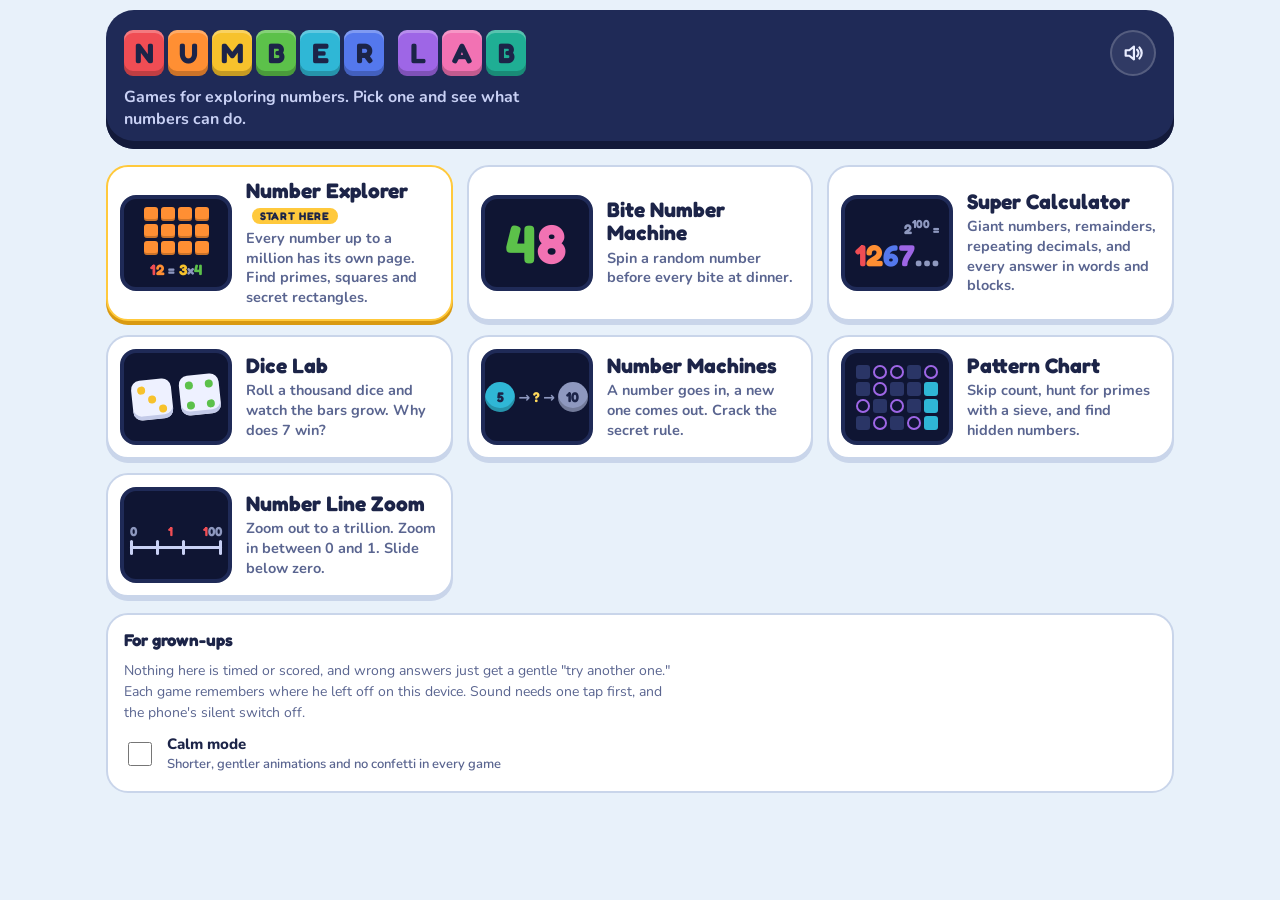
==== commit 3c22525e: "Number Lab: home screen plus Explorer, Dice Lab, Number Machines, Pattern Chart, Super Calculator an" ====
--- a/index.html
+++ b/index.html
@@ -5,762 +5,146 @@
 <meta name="viewport" content="width=device-width, initial-scale=1, viewport-fit=cover">
 <meta name="apple-mobile-web-app-capable" content="yes">
 <meta name="mobile-web-app-capable" content="yes">
-<meta name="apple-mobile-web-app-title" content="Bite Numbers">
-<link rel="apple-touch-icon" href="/icon-180.png">
-<link rel="icon" type="image/png" href="/icon-192.png">
-<link rel="manifest" href="/manifest.webmanifest">
+<meta name="apple-mobile-web-app-title" content="Number Lab">
 <meta name="theme-color" content="#1f2a57">
-<style>:root{padding-top:env(safe-area-inset-top,0px);padding-bottom:env(safe-area-inset-bottom,0px)}body{margin:0}</style>
-<title>Bite Number Machine</title>
-<meta name="claude:viewport-fit-sides" content="cover">
+<link rel="apple-touch-icon" href="icon-180.png">
+<link rel="manifest" href="manifest.webmanifest">
+<link rel="icon" type="image/png" href="icon-192.png">
+<title>Number Lab</title>
 <link rel="preconnect" href="https://fonts.googleapis.com">
 <link rel="preconnect" href="https://fonts.gstatic.com" crossorigin>
 <link rel="stylesheet" href="https://fonts.googleapis.com/css2?family=Fredoka:wght@500;600;700&family=Nunito:wght@500;700;800&display=swap">
+<link rel="stylesheet" href="shared/app.css">
 <style>
-/* Layout: one-screen dinner app. Machine window + big button on top, place-value blocks and number facts under it,
-   bite plates along the bottom. Two columns on wide screens. The machine itself is always dark navy so the
-   colored digits glow the same in both themes. */
-:root {
-  --bg: #e8f1fa;
-  --surface: #ffffff;
-  --fg: #1c2448;
-  --muted: #5a6590;
-  --line: #c9d5ea;
-  --machine: #1f2a57;
-  --machine-edge: #131a3a;
-  --window: #0f1533;
-  --button: #ffc93c;
-  --button-edge: #d99a12;
-  --button-fg: #1c2448;
-  --good: #2f9e6e;
-  --d0: #8e98bf; --d1: #f04d54; --d2: #ff8f33; --d3: #f7c22c; --d4: #5cc14a;
-  --d5: #2fb7d6; --d6: #5478ed; --d7: #9e66e6; --d8: #f272b3; --d9: #1fae94;
-  --font-display: "Fredoka", "Nunito", ui-rounded, "Arial Rounded MT Bold", system-ui, sans-serif;
-  --font-body: "Nunito", ui-rounded, system-ui, -apple-system, "Segoe UI", sans-serif;
-}
-@media (prefers-color-scheme: dark) {
-  :root:not([data-theme="light"]) {
-    --bg: #0e1430; --surface: #182044; --fg: #eef1ff; --muted: #a2abd4; --line: #2c3766;
-    --machine: #27336a; --machine-edge: #0a0f26; --window: #090d22;
-    --button: #ffc93c; --button-edge: #b47d0a; --button-fg: #1c2448; --good: #4cc792;
-    color-scheme: dark;
-  }
-}
-:root[data-theme="dark"] {
-  --bg: #0e1430; --surface: #182044; --fg: #eef1ff; --muted: #a2abd4; --line: #2c3766;
-  --machine: #27336a; --machine-edge: #0a0f26; --window: #090d22;
-  --button: #ffc93c; --button-edge: #b47d0a; --button-fg: #1c2448; --good: #4cc792;
-  color-scheme: dark;
-}
+  /* Home: a title band in machine navy with the name in colored blocks, then a grid of game cards.
+     Each card has a small drawn preview of its game in a navy window. */
+  .hero { background: var(--machine); color: var(--window-fg); border-radius: 28px; padding: 20px 18px 18px;
+    box-shadow: inset 0 -8px 0 var(--machine-edge); display: grid; gap: 10px; position: relative; }
+  .hero-row { display: flex; align-items: center; gap: 12px; }
+  .title { flex: 1; min-width: 0; display: flex; flex-wrap: wrap; gap: 6px 14px; align-items: center; }
+  .word { display: flex; gap: 4px; }
+  .word b { width: 40px; height: 46px; border-radius: 9px; display: grid; place-items: center; background: var(--c);
+    color: #1c2448; font-family: var(--font-display); font-weight: 700; font-size: 28px; box-shadow: inset 0 -5px 0 rgba(0,0,0,.2), inset 0 3px 0 rgba(255,255,255,.25); }
+  .hero p { margin: 0; color: #c9d1f5; font-weight: 700; font-size: 16px; max-width: 46ch; }
+  .hero .nl-round { background: rgba(255,255,255,.08); border-color: rgba(255,255,255,.18); color: var(--window-fg); }
+  .hero .nl-round[aria-pressed="false"] { color: #8e98bf; }
+  .count { font-family: var(--font-display); font-weight: 600; color: #ffd95c; }
 
-html, body { height: 100%; }
-[hidden] { display: none !important; }
-body {
-  background: var(--bg); color: var(--fg); font-family: var(--font-body); font-size: 16px;
-  -webkit-tap-highlight-color: transparent; overscroll-behavior: none;
-}
-* { box-sizing: border-box; }
-button { font: inherit; color: inherit; }
-button:focus-visible, [tabindex]:focus-visible { outline: 3px solid var(--d6); outline-offset: 3px; }
+  .games { display: grid; gap: 14px; grid-template-columns: repeat(auto-fill, minmax(min(100%, 300px), 1fr)); }
+  .game { display: grid; grid-template-columns: 112px minmax(0, 1fr); gap: 14px; align-items: center; text-decoration: none; color: var(--fg);
+    background: var(--surface); border: 2px solid var(--line); border-radius: 22px; padding: 12px; box-shadow: 0 4px 0 var(--line);
+    transition: transform .06s, box-shadow .06s; }
+  .game:active { transform: translateY(4px); box-shadow: 0 0 0 var(--line); }
+  .game h2 { font-size: 21px; }
+  .game p { margin: 4px 0 0; color: var(--muted); font-weight: 700; font-size: 14.5px; line-height: 1.35; }
+  .pic { width: 112px; height: 96px; border-radius: 16px; background: var(--window); border: 4px solid var(--machine);
+    display: grid; place-items: center; overflow: hidden; position: relative; font-family: var(--font-display); font-weight: 700; }
+  .feature { border-color: var(--button); box-shadow: 0 4px 0 var(--button-edge); }
+  .feature:active { box-shadow: 0 0 0 var(--button-edge); }
+  .tag { display: inline-block; font-size: 11px; font-weight: 800; letter-spacing: .06em; text-transform: uppercase; background: var(--button); color: var(--button-fg);
+    padding: 2px 8px; border-radius: 999px; vertical-align: middle; margin-left: 6px; }
 
-.app {
-  min-height: 100%; max-width: 1080px; margin: 0 auto;
-  padding-left: max(16px, env(safe-area-inset-left, 0px));
-  padding-right: max(16px, env(safe-area-inset-right, 0px));
-  padding-block: 12px 20px;
-  display: grid; gap: 14px;
-  grid-template-columns: 1fr;
-  grid-template-areas: "top" "machine" "go" "blocks" "plates";
-  align-content: start;
-}
-@media (min-width: 860px) {
-  .app {
-    grid-template-columns: minmax(0, 1.05fr) minmax(0, 1fr);
-    grid-template-areas: "top top" "machine blocks" "go blocks" "plates plates";
-    column-gap: 28px;
-  }
-}
+  /* tiny previews */
+  .p-big { font-size: 54px; line-height: 1; letter-spacing: .02em; }
+  .p-arr { display: grid; grid-template-columns: repeat(4, 14px); gap: 3px; }
+  .p-arr i, .p-grid i { width: 14px; height: 14px; border-radius: 3px; background: var(--d2); box-shadow: inset 0 -2px 0 rgba(0,0,0,.2); }
+  .p-ex { display: grid; gap: 4px; justify-items: center; }
+  .p-ex span { font-size: 15px; }
+  .die { width: 40px; height: 40px; border-radius: 9px; background: #eef1ff; display: grid; grid-template: repeat(3, 1fr) / repeat(3, 1fr); padding: 5px; box-shadow: inset 0 -4px 0 #c3cae8; }
+  .die i { width: 8px; height: 8px; border-radius: 50%; background: var(--c); place-self: center; }
+  .dice { display: flex; gap: 8px; transform: rotate(-6deg); }
+  .ball { width: 30px; height: 30px; border-radius: 50%; display: grid; place-items: center; background: var(--c); color: #1c2448; font-size: 14px; box-shadow: inset 0 -4px 0 rgba(0,0,0,.2); }
+  .p-mach { display: flex; align-items: center; gap: 3px; color: #8e98bf; font-size: 14px; }
+  .p-grid { display: grid; grid-template-columns: repeat(5, 14px); gap: 3px; }
+  .p-grid i { background: #2a3566; box-shadow: none; }
+  .p-grid i.on { background: var(--d5); }
+  .p-grid i.pr { background: transparent; box-shadow: inset 0 0 0 2px var(--d7); border-radius: 50%; }
+  .p-calc { display: grid; justify-items: end; gap: 2px; padding: 0 10px; width: 100%; }
+  .p-calc small { color: #8e98bf; font-size: 14px; }
+  .p-calc span { font-size: 30px; line-height: 1; }
+  .p-line { width: 92px; display: grid; gap: 6px; }
+  .p-line .ln { height: 3px; background: #c9d1f5; border-radius: 2px; position: relative; }
+  .p-line .ln i { position: absolute; top: -6px; width: 3px; height: 15px; background: #c9d1f5; border-radius: 2px; }
+  .p-line .lb { display: flex; justify-content: space-between; font-size: 13px; }
 
-/* top bar */
-.top { grid-area: top; display: flex; align-items: center; gap: 12px; }
-.brand { font-family: var(--font-display); font-weight: 700; font-size: 20px; letter-spacing: 0.01em; line-height: 1.1; flex: 1; min-width: 0; }
-.brand small { display: block; font-family: var(--font-body); font-weight: 700; font-size: 12px; color: var(--muted); letter-spacing: 0.04em; text-transform: uppercase; }
-.stat { font-family: var(--font-display); font-weight: 600; font-size: 15px; background: var(--surface); border: 2px solid var(--line); border-radius: 999px; padding: 6px 12px; white-space: nowrap; font-variant-numeric: tabular-nums; }
-.stat b { font-weight: 700; }
-.gear {
-  position: relative; width: 46px; height: 46px; border-radius: 50%; border: 2px solid var(--line);
-  background: var(--surface); display: grid; place-items: center; cursor: pointer; flex: none; touch-action: none;
-}
-.gear svg.cog { width: 22px; height: 22px; fill: var(--muted); }
-.gear svg.ring { position: absolute; inset: -2px; width: 46px; height: 46px; transform: rotate(-90deg); pointer-events: none; }
-.gear svg.ring circle { fill: none; stroke: var(--d6); stroke-width: 4; stroke-dasharray: 132; stroke-dashoffset: 132; }
-
-/* the machine */
-.machine {
-  grid-area: machine; background: var(--machine); border-radius: 28px; padding: 16px 16px 14px;
-  box-shadow: inset 0 -8px 0 var(--machine-edge), 0 10px 24px rgba(10, 16, 50, 0.18);
-  display: grid; gap: 10px; position: relative;
-}
-.lights { display: flex; justify-content: center; gap: 10px; }
-.lights i { width: 10px; height: 10px; border-radius: 50%; background: #3a4683; transition: background 0.2s; }
-.machine.spinning .lights i { animation: blink 0.5s steps(2) infinite; }
-.lights i:nth-child(2n) { animation-delay: 0.25s !important; }
-@keyframes blink { 0% { background: #ffd95c; box-shadow: 0 0 10px #ffd95c; } 100% { background: #3a4683; box-shadow: none; } }
-.machine.won .lights i { background: #ffd95c; box-shadow: 0 0 10px #ffd95c; }
-
-.window {
-  background: var(--window); border-radius: 18px; border: 4px solid var(--machine-edge);
-  display: flex; justify-content: center; align-items: center; padding: 6px 10px; overflow: hidden;
-  cursor: pointer; position: relative;
-}
-.window::before, .window::after { /* soft shading top and bottom like a real reel window */
-  content: ""; position: absolute; left: 0; right: 0; height: 26%; pointer-events: none; z-index: 2;
-}
-.window::before { top: 0; background: linear-gradient(var(--window), transparent); }
-.window::after { bottom: 0; background: linear-gradient(transparent, var(--window)); }
-.reels { display: flex; font-family: var(--font-display); font-weight: 700; font-size: clamp(84px, 27vw, 156px); line-height: 1; }
-.reel { height: 1.12em; width: 0.64em; overflow: hidden; position: relative; transition: width 0.28s ease, opacity 0.28s ease; }
-.reel.collapsed { width: 0; opacity: 0; }
-.strip { position: absolute; left: 0; right: 0; top: 0; will-change: transform; }
-.cell { height: 1.12em; display: flex; align-items: center; justify-content: center; font-variant-numeric: tabular-nums; }
-.cell.q { color: #ffffff; opacity: 0.85; }
-.readout { text-align: center; color: #c9d1f5; font-family: var(--font-display); font-weight: 600; font-size: 18px; min-height: 1.3em; letter-spacing: 0.01em; }
-
-/* the big button */
-.go { grid-area: go; display: grid; justify-items: center; gap: 6px; }
-.big {
-  position: relative; width: min(100%, 420px); height: 96px; border: none; border-radius: 999px; cursor: pointer;
-  background: var(--button); color: var(--button-fg); font-family: var(--font-display); font-weight: 700; font-size: 34px;
-  box-shadow: 0 8px 0 var(--button-edge); transform: translateY(0); transition: transform 0.06s, box-shadow 0.06s;
-  overflow: hidden; touch-action: manipulation; user-select: none; -webkit-user-select: none;
-}
-.big:active:not([disabled]) { transform: translateY(6px); box-shadow: 0 2px 0 var(--button-edge); }
-.big[disabled] { cursor: default; }
-.big .fill { position: absolute; inset: 0; background: rgba(28, 36, 72, 0.16); transform-origin: left; transform: scaleX(0); }
-.big .label { position: relative; z-index: 1; }
-.big.wait { background: #ffe39a; box-shadow: 0 8px 0 #e3bd5c; }
-.hint { font-size: 14px; color: var(--muted); font-weight: 700; text-align: center; }
-@keyframes wiggle { 0%,100% { transform: rotate(0); } 25% { transform: rotate(-3deg); } 75% { transform: rotate(3deg); } }
-.big.ready { animation: wiggle 0.4s ease 2; }
-
-/* blocks + facts */
-.blocks { grid-area: blocks; background: var(--surface); border: 2px solid var(--line); border-radius: 24px; padding: 16px; display: grid; gap: 14px; align-content: start; min-width: 0; }
-.blocks h2 { margin: 0; font-family: var(--font-display); font-weight: 600; font-size: 18px; text-wrap: balance; }
-.blocks h2 span { font-weight: 700; }
-.groups { display: flex; flex-wrap: wrap; gap: 18px 22px; align-items: flex-end; min-height: 120px; }
-.group { display: grid; gap: 8px; justify-items: start; }
-.group .cap { font-family: var(--font-display); font-weight: 600; font-size: 16px; }
-.flats { display: flex; flex-wrap: wrap; gap: 6px; max-width: 290px; }
-.flat { width: 66px; height: 66px; border-radius: 5px; background-color: var(--c);
-  background-image: linear-gradient(rgba(0,0,0,.16) 1px, transparent 1px), linear-gradient(90deg, rgba(0,0,0,.16) 1px, transparent 1px);
-  background-size: 6.6px 6.6px; box-shadow: inset 0 -3px 0 rgba(0,0,0,.18); }
-.rods { display: grid; gap: 5px; }
-.rod { display: grid; grid-template-columns: repeat(10, 14px); gap: 2px; padding: 2px; border-radius: 5px; background: rgba(0,0,0,.12); }
-.rod i { height: 14px; border-radius: 3px; background: var(--c); box-shadow: inset 0 -2px 0 rgba(0,0,0,.18); }
-.frame { display: grid; grid-template-columns: repeat(5, 38px); grid-auto-rows: 38px; gap: 5px; }
-.slot { border-radius: 8px; border: 2px dashed var(--line); position: relative; }
-.slot.on { border: none; background: var(--c); box-shadow: inset 0 -5px 0 rgba(0,0,0,.18), inset 0 3px 0 rgba(255,255,255,.28); }
-.slot.on::after { /* little face on each cube */
-  content: ""; position: absolute; left: 10px; right: 10px; top: 12px; height: 5px;
-  background: radial-gradient(circle at 3px 2.5px, #1c2448 2.5px, transparent 3px), radial-gradient(circle at calc(100% - 3px) 2.5px, #1c2448 2.5px, transparent 3px);
-}
-.empty { color: var(--muted); font-weight: 700; font-size: 16px; max-width: 34ch; }
-.facts { display: flex; flex-wrap: wrap; gap: 8px; }
-.fact { font-family: var(--font-display); font-weight: 600; font-size: 16px; padding: 7px 12px; border-radius: 12px; background: var(--bg); border: 2px solid var(--line); font-variant-numeric: tabular-nums; }
-.fact.star { border-color: var(--d3); }
-
-/* bite plates */
-.plates { grid-area: plates; display: grid; gap: 8px; min-width: 0; }
-.plates-head { display: flex; justify-content: space-between; align-items: baseline; gap: 12px; }
-.plates-head h3 { margin: 0; font-family: var(--font-display); font-weight: 600; font-size: 16px; }
-.plates-head span { color: var(--muted); font-weight: 700; font-size: 14px; }
-.plate-row { display: flex; gap: 8px; overflow-x: auto; padding: 4px 2px 8px; scrollbar-width: thin; }
-.plate {
-  flex: none; width: 52px; height: 52px; border-radius: 50%; background: var(--surface); border: 3px solid var(--line);
-  display: grid; place-items: center; font-family: var(--font-display); font-weight: 700; font-size: 17px; font-variant-numeric: tabular-nums;
-}
-.plate.full { border-color: var(--c); background: var(--c); color: #1c2448; }
-.plate.bonus { border-style: dashed; }
-.plate.next { border-style: dashed; border-color: var(--muted); }
-
-/* parent panel + celebration */
-.sheet-wrap { position: fixed; inset: 0; background: rgba(8, 12, 32, 0.55); display: grid; place-items: end center; z-index: 20;
-  padding: 16px max(12px, env(safe-area-inset-right, 0px)) max(12px, env(safe-area-inset-bottom, 0px)) max(12px, env(safe-area-inset-left, 0px)); }
-@media (min-width: 640px) { .sheet-wrap { place-items: center; } }
-.sheet { width: min(100%, 560px); max-height: 100%; overflow-y: auto; background: var(--surface); color: var(--fg); border-radius: 24px; padding: 20px; display: grid; gap: 18px; }
-.sheet h2 { margin: 0; font-family: var(--font-display); font-weight: 700; font-size: 24px; }
-.row { display: grid; gap: 8px; }
-.row > label, .row > .lab { font-weight: 800; font-size: 15px; }
-.row p { margin: 0; color: var(--muted); font-size: 14px; line-height: 1.45; }
-.seg { display: flex; flex-wrap: wrap; gap: 6px; }
-.seg button { border: 2px solid var(--line); background: var(--bg); border-radius: 12px; padding: 9px 13px; font-weight: 800; font-size: 15px; cursor: pointer; font-variant-numeric: tabular-nums; }
-.seg button[aria-pressed="true"] { background: var(--fg); color: var(--surface); border-color: var(--fg); }
-.toggles { display: grid; gap: 10px; }
-.toggle { display: flex; align-items: center; justify-content: space-between; gap: 12px; font-weight: 700; }
-.toggle small { display: block; color: var(--muted); font-weight: 600; font-size: 13px; }
-.toggle input { width: 46px; height: 28px; accent-color: var(--d6); flex: none; }
-.actions { display: flex; flex-wrap: wrap; gap: 10px; }
-.btn { border: 2px solid var(--line); background: var(--bg); border-radius: 14px; padding: 11px 16px; font-weight: 800; font-size: 15px; cursor: pointer; }
-.btn.primary { background: var(--fg); color: var(--surface); border-color: var(--fg); }
-.howto { margin: 0; padding-left: 20px; color: var(--muted); font-size: 14px; line-height: 1.5; display: grid; gap: 4px; }
-
-.party { text-align: center; justify-items: center; }
-.party .big-word { font-family: var(--font-display); font-weight: 700; font-size: 40px; line-height: 1.05; text-wrap: balance; }
-.party-stats { display: grid; grid-template-columns: repeat(2, minmax(0, 1fr)); gap: 10px; width: 100%; }
-.party-stats div { background: var(--bg); border-radius: 16px; padding: 10px; }
-.party-stats b { display: block; font-family: var(--font-display); font-size: 34px; font-variant-numeric: tabular-nums; }
-.party-stats span { color: var(--muted); font-weight: 700; font-size: 13px; text-transform: uppercase; letter-spacing: 0.05em; }
-canvas.confetti { position: fixed; inset: 0; width: 100%; height: 100%; pointer-events: none; z-index: 30; }
-.sr { position: absolute; width: 1px; height: 1px; overflow: hidden; clip: rect(0 0 0 0); white-space: nowrap; }
-
-@media (prefers-reduced-motion: reduce) { .reel { transition: none; } .big.ready { animation: none; } .machine.spinning .lights i { animation: none; } }
+  .grown { color: var(--muted); font-size: 14px; line-height: 1.5; display: grid; gap: 10px; }
+  .grown h2 { font-size: 17px; color: var(--fg); }
+  .grown p { margin: 0; max-width: 70ch; }
+  .opt { display: flex; align-items: center; gap: 12px; font-weight: 800; color: var(--fg); font-size: 15px; }
+  .opt input { width: 24px; height: 24px; accent-color: var(--d6); }
+  .opt small { display: block; color: var(--muted); font-weight: 600; font-size: 13px; }
 </style>
-
 </head>
 <body>
-<script>window.BNM_CLIPS={"done": "SUQzBAAAAAAAIlRTU0UAAAAOAAADTGF2ZjYzLjEuMTAyAAAAAAAAAAAAAAD/+1DAAAAAAAAAAAAAAAAAAAAAAABJbmZvAAAADwAAADAAACf/AAoKDw8UFBoaHx8kJCkpLi40NDk5Pj5DQ0lJSU5OU1NYWF5eY2NoaG1tcnJ4eH19goKHh4eNjZKSl5ecnKGhp6esrLGxtra8vMHBxsbGy8vQ0NbW29vg4OXl6+vw8PX1+vr//wAAAABMYXZjNjMuMS4AAAAAAAAAAAAAAAAkAq4AAAAAAAAn/2o2gqAAAAAAAAAAAAAAAAAAAAAAAAAAAAAAAAAAAAAAAAAA//tQxAADwAABpAAAACAAADSCgAAECAAAABCAABCD9Q3iBvMI8oJ/3X/m5fIgwH/jlHME4EoHf/+bmx4vlND//TTUgzof//midBabsn///5uhWpA86CC/////9ZufZM3VZJA8+edLNAIDMEIM/dSHBADnMGWdvKkMzaTXSNAhgzIb8FNh0iBORIxZorg1BG5qgMYGRBOBAxP40gMkBHIDkAMIDC6sToeNxH46BSgkIwgHigcSC9glgW8Gws0diCBoboEmMySBuzixmxXK5WJBBP/7UsRdgAnNmQ84JoACZCbnwzdAANN6aZCG6KKTzpOIm59BBDQQagykktLqQb9PTT7trR1/W+mo+cGzlPV/x+9NynjTmfFe7R2Pr9NBgCAGWADFBkFEE3zwpEa0xzJG4CBKgoMApY6gVeISEUIsTJLEgWVFogZByuF6AvYSZAw1ggxMcsTwCJJbJUXGDeccQmRFB2hlgQ0aZFBcYxg6UDiJ9RMEkTi1HzhRMyfKiZUNE00EmTMDI1WesYlw3dlV2+zoMg2vutfb9X37VLvQd2Ow//tSxEeAEo03XhmZgAG1Ja13nqAAXCn//rLd1hEBtECXq5+aJQmMriBDNsewvIw7gFWgswZ8zcDwtOIkeEg2JHKtSaQ5vQiEUIWqHHLuxw6YPhsytnZIqK1kR2cfHmGs5zqx1D9E6HHea9Uq04z/9k12VDnocc6EZpQFViUO2LTYtLhsXM1QFZADAAAEBAHCZWoYgRh6un4qmzh3xJ7FU9g0OtZ9zdkoXTAMuXhClcrkbP4P8LWNu/aP8OuiimZmVCIVHPOVmbKEJSpta98dc5//+1LEJIAPcS1XzTxPwb8kq72UCjgKmvr/XhYxhbEGJLqNt/9U3Zfq3992Uh0UOOgJgwUwVgIQcgMVSbd2bQqwWCzzSzB9WVojAAAAQ0ADIE5GoEkqrz2ZJB32Nlx5c2EGHQmOhoN+wwrKvHSSgw9KfjB3A97jidgHGksO89DjFEICFiQv06IrF7/5dxYRMOAgggR2PFKGEVE///9Z63/17pVEZUmKRgEgkA7QwFBo/eo6NtMqstrV5gFACjAAMBn0cpSwliqbEs6JBFIWGlXb9//7UsQMgAyBYV+sJK+BiqYtvPKKdAYAaKQvowYpM/6bu0XpHvzff9P9kjczHtbMOu4P08teXv7kVPo0InMAqIh1tt/9U/az1MX/f2sykLdDKHhbFBzzm6u37+7xSeWek+XUKCCIWwhNlZPB9noKSLAMkDzBhBrjjMofAo9SjM0pCSRmEvGdyakjSYshRzoMU4QFnGCeyTxodF3T6C/bOiEiIwDqKvRZn///2RmpRK/689t3BKhR5g4QdSeu1+twCt0NWs8kinY2CpFK+eroLsXx//tSxAcAC0k3c6eIsxF6pu208opqKBnQckENuhhDPuiAbuLHV9GEsRKD4C8uDzC6GVlfffGHdB99sv6zHeFOiCboLqzf//RD3U9n//+xdXQ40eRDGSYaGCeFB43SS13durukMiaMAJRSpEokyH8ygzxXXO5nGu6fgRo8hbqUQJ4XLsMmE+GHhWuot+2JNI9URBZkEv301dCgIw0VDZjuoJlYjJ/9fmDnCGUjiv/+b5ZnBGOFcKzMUSqofttNq//Xg0AWIjRUQQUVIizeokzOs8f/+1LECIALXTFz7BxPsYMs7PTzCcqjDr1KcPFMjRLOaL9l3DsJnkzomO2175+e1HzaiFqH52VffbdqCnQMqq2M9P+2lIUsELWSVv9abJMWjmKKMKFGCiWFui/VYL2I1UsGAlNkApy1yN2wx0eegVbqdFEiK9cH/SAJVBngau43OFwT0exO9XwF5HzUEohDfZ7Pvq0Ksi0ClQuit97IvTtkVGM4kcpjx5nPMiKiVuxBitRjIRujafpRU7ghl6K6F3qAECIAJkiACbufFvM8S2y/Bv/7UsQIgAu8p1nnpG5BeSEodaYJNPWQ9dJ5EnsQpzMABOOIXMXS94kBTjkx9Owz6UDATwChw9h1gFS9vLb/jHxsxJIKCz6DShrLLluNPLHvESGEqxj6XMqqW7ETZUY+yw7WwECQo4QAQQJZPmOIC8Z6EAC9FAQANTnDvkA6KrD4WhEfHT3t809vNa7+5XZnaFJDGoZ7IhgrBQESAt1bmbVupgzopH1qxkNmdptH+VFLqXrUrYIfKhqr1HpGR0f/9NUAAHNpIJu+/w4OAgimg6WS//tSxAgAC9TZPbW1gAGOJuuDHqAAuGg5SGi3zuQ/BzhUc3NOVB8G5WQACBCgPx/pkvSNKk3tQ0rNGIMec95+K+v9lew5Vfwx5uuz7vJBoaM5///+IvvdB7Gkbmin/9n/po9XQWT1uPBdlg+8R0i2f4pCUORiLQk4tliMuPTPJ1H5OPhVICnyQxj3Z3t/YxjDWHgwNBsHn+PCQw894KDgaBFjwVP+5kwxifGgN4mBUGIngsE40/+YZb+YpGWPMIxUQf/9pBA51ar////+D+ti7vL/+1LEBIALdQNrPPKAAWySbDWHoPApMBDFiPE+b7pTWSXPUP2Ptr/OH3HFO3+9mxom6LKwiU6iLBEjkM5Q60SDzlFlDFU4qogK1LGGdRJ0M8rFlxhyC4rDokOCoSAIlc4c/EU96NvZVAA40lGWAFJMb7wqs4+xhPkxkzS7MK448t8+D/tc7m2YO8r9N7vU86EUqXBwilgYaPBI20R5F/v6/a+pl7g8CAEBMgVAcDZ0jGXmKFlGW2LcGgKeQ4L3Kse7/6LEtQcx//W4AoYhMw4o5//7UsQHAQvRI2MnpLLBPQ6stRehIGAazDBLfpqKz5Uv0dlmMu7lhe42PaMK/H9RC4uBp8xVto/BXtiaw49CxAs7TgZziysV6NTTft+l5FucaPILlOzu3T390ox3nVBQ4YvIEP9mqAkAAERqCslBgxKxDUSuDzFRYvqJAx6dLWUihim+po6EY0W5vRuTpEgAo4sGtUlzHpbiwEaZhogskUNvv6/2DQZC4UOMO/xZ4oHyQKhghFLlUGREkJzzcejU0ZM8hsraYuyrTbwXRVSnPGlR//tSxA4ACgzxbaeMU0FKnGtVhhZY2ICEvdBign50VvDorQTEUj+zAywAUcXTzWuRypYcPVrzIen/7anRE7YyzNDbpqRMuEYNuTIADv5Rqerpkv+8AIgyW0kRC6iw9zFvMHjVbWR0i3v+WdXTiH0uasJrKcRmi0FPIVe3qd91Kh8GMhSnbkFHezTVKv///6VKSUbeUXV/FWBMMPZpkhAAAiYxBCFo3AwFqMBTnMxDfcS3N9xwNFxSY29StEtu4xH9+u3J3AwSAOnhMEkh718w8cX/+1LEGoEJoHdfJ7BygSsRrDT2Dai4a8oPDzoJCH/+9rQyFSX/Yto4mFTBxZCAAgAFhODT8urnondDvPihgYkFcR0AMeXk64LptB+eRVz575h9hTQ4LKJNWi15utU0BxPy540OTrLP/4mWWC5BTvWwi8HloFSrTKKAAAACJircIpGay6ZKsePPtxuG/YaDegn9gwbHsOl8Pau/Y5x5s/igVuF4PVoxL53nS9Jg1RrRuPjIiZ6BCTd/+gXJgwTIGm/5IQgMWIkyGvFBkAAgEXS4Yf/7UsQsgAoIiV0nsM1BOJxstPSJcITzmbB4891DIXnQ2i4HbS3UaeDrrFXO54fy8dtFRQSudQtcI6tCG66so1XqytJt/2v/9alZTDrcg/6ahC0SpChYL65/pXXJyJtkkIqEqUshOz0Z4Q6UsxIPmDeg3hwzYq2sYMY08tjrRdFUFoLLOByCLRR0+5+4CDDqRCUuBbSBiAoF3ce0RF1Z38ECJp6nEwOLvFfV2f1+6FKJEgAAmNwWyOLkYNtvDqVRQhlbPyegaj1SM2aQissjVoWl//tSxDsAClCLdaekbHE8m6z084mqMu4jloqTNTGsOcEYEsar2///2l/Xap4CrQh+eIiweBpUKkQcewi9SGCN6FLgBCMggQrO8NpZAvVguyKN1DYp3I7kypwJaGdTZxpoQxjLEvS1PjIcZIg0QmY7u5qvUOf2BkjQkeJCIe3/6W8RLCoas/ET5V0qmCoiBoVOkVAY7pgU1kBEuSDOqD9UTxKtspc2oMI8lixfKPKsQ3LAgTj9+FusEUlfUpQjHOqU177SPmdHmq0tWLqGVdWjW///+1LESAAKcHlZp6TLgUia6emGFTr9o2pFYfKrOqCIw8Qnk/2pTXqtTr9toDkrcYMku+8o2QlPamiEEGYiAA1p9uiBoPsJolRQ+AOWQY65KhkAEb49Vqer2jJR3YO1copCz1///RijEZTEGkzQqo2YvOIktexpn/8rt2wFNSIsJtyahjBcAOUxRHjkP0seyH7M9bMEsmEzL8LHGb3xYdOUEbKpA5oWCuiW9q8pSvd/X/wiC3LIMJCNP+Xe5gfKCcefIeTGIqOPWODFm/s6KGA0q//7UsRTAAn00V2nmK6RTZHrNPYh0kAA7duBcZmY1blqKIlv0jZCnxMyqnKZmCpudz2ii1LN26eEzVUqgbi3G01DxARERd5BcwdcYuS1ujoZLoZXMb/R7UnEhETFV2MYToTrxkciggNiJIAC97gRFRYAXmYOGRRl1qLNvES67bUlCM5BwIsfLj7TYtvNbsSy8CEnmdxO4+8f7y9DmM3QQ0j6sViGD3col//9DqGKQeGDLWGQdJkvcoDbrLoC7W2AhRJR5n03h0HqYAlnwNwHU8Hy//tSxF+ACnC/Tay8qYFEmOk1p4k44rotekHe56DpyIyE5eB5ZA4lN3g2UE4JazjsnLVp4MTBjV//SiGBOAgoDZJxocN+nAvOTagPWQShDAQYGrFRBk4IAQQlYGtLBrjAamKmGbxY143WN59IWaAj//PpEzfgLxjI7rZIVRvh5c//+LTZ12oIzWwNgYSkTShF//V/70f6GeYqAAAnzAc3/ACX4OCzg1hEYIA4mtZYsodKR7pr8ZopuWvHz50SAaEyKe73GFlQ9SiTCdt36nTs3Z7/+1LEawAJUMFfp5xQ8Usa67T0jTaazM+vf9/scL9J3KUcv/8OxBcsoXQUF7Lz/2kpIJJI0pJJJIBBIJAGMHlQWBD6IUZgS0+kPpHMI//wXe5kjSHj6AKIgRZIl0mSEHg3EBQtFESIOZGyZYE6GpuCYMR2K1HwpFBB03QQcok8OWMuQCr1qbl8c8i5ubmn//VqQ//dTTd6DGBDBzBmBag9QWf/8nF06bJ7DKj7GTHGTwnQkxzDQfQ5P////5WMzZFjRA4YnzE+aFxd/w9+LyqlTv/7UsR6AApMdzu1tgAKaTMr9zFAAnSI/OThbbkgih28ekpMNRFhdDgUwtBShJCtNOLtI1SzHWOTMqlWNj9WW2Y/72////16sxytITCIiUemDwZk7MgWScWQbgKxcqYPziYs6k6HmumQmaI5pujVe7HHfMJl4KsFVw8xB2n2/gBv1usITQ0FwhB0sNgS8wopORXBEQNZhcaSOSZVFq1BDJSInUwD8oxKbtJ9NDEjygCf/E8X9BMRnFLJGBEVAxoAhBDdEcmvZzs+shkr4do0iiqe//tSxGGADcFhWrzFABFMkStk8wzwD57gohQV5dNOcIOjSCO9MezYPp6X862EOdNolURW3Wlf4+GBjUBWVEBk14v3NnSt5/QrVGD6lbtm/6ARMvBAYhIpXcAA44aUjhG4WQf36V6acQmAsfD79hxyYD/gbI9+8J+jHQtyyxEjWwKoIJPOIrXKRkmRZ1q1YvwIaHdD7VNt/DABRnT6FDhXfb//0Sun3pRYJwbeQCElZuJHgVvUIln5/ef+lNXEBFEkutvJSIcPkqzVwRgtckxFBU//+1LEXoAKSI9UrLxlwVOb6yWHiPB4Nh2WiiKl4qpITxX1lTE/xpj1JEQQhgdREU/5jAQhl6HuJEl/9PQtF0oVv9tEQvIuz7qr1hBoHeOHD5JMQKMGUVunTpaIBDILyBTTJMsc6Ui0iQ1zV5sFddgEQuGy7oZzRhSqnlQacp7udgnSn2DA7LiC0ohO99nkqhGX/kLjfb/vtO6/f+nNqerpZLKhr9bIYhUqij59JMQhcLepcMLBEDqAadLgIxEAOROotsCUVfGd9TpEq2vhQijFBv/7UsRogAvBJ2unlHWRb6Kt9PQeUt/yNSbcQx4+DjW4+71JBLJ9x+fi74PJX3iTjJvh6enRaZU3A2w2CLrBSHvf59HpQh//2ZP+/9Eokw0XIL6CtHbvVUsxsxjrH1HqNJ//zo1UEHw3QTwCDKACSKpCSeTpZxeDsECYAoBSo5GGtlJkRQU7PSUmkjDoZ4ILkbOpgSwiGDccLHJa7HrcCbtlqt+sNlnBcLJR86NXiOzpp/9fpq/9LylOMZAoh2bf/9ClHuUqOOYodwP//MCaohB8//tSxGmADXFXaawktpGsq2x084tL9bqv5eAxGkACAeQXTTaidnRIhXk0QiisqWwp/FosHceqf+AoO/c9Vhl+5SoqlBDMhRhsPBi4PBBiHdFPjK19pwPmRIImiYkiV7////T/T1FaLFKrpZrL1dGyoeUQQcM53Jnv9O7P5qKols58QW40SCQcinVvLPWB7DM4Ekm6lkKqcU8cZUZzmXC8onpIENeBjmFaRCMm73o29Xg9RqNRqP/+zJSn7f992VTMozrevd/urGKdTGUrFEkDSsj/+1LEXAAM8WNfrCBWiXgrrXT1iavolshlcpMgZQagImwbtayK440EkwlJBhDRRnPZY+7abkvttGZyp4LtJZ6xzf/jSAzloTl8y+lUVSuUtGdpDG/////9Putv2rR9Qbc6KqP0C4iu8ijTPO7gcNv/H0xsmZttKAm8U9WM2iUejKILas7py2q+UFIzbYqsn7QmrUVBoPoYZUx6fcc3qPxYRTaPuHpSP////6fprqmsiu0l1GsTcgdEGkIBaXIr2O+eK181iunPnf/+gFSozYhnYP/7UsRXAAnxI3enmE1ZTiHtdPQJuHSsGUGltAWolhiF3qEu8euUy3RMyr1PYQE1Hh/Fuur75Cg2OE7lf/7PMUFVoQygMWIe1w5RwobYQ3u/q6SBBudeV5o+92YDfiL1kWkiHuZUj9vOytPUp1Voi64ziMRseLFoyIUKotpMTYsJtqX96tUbdoUS6/Pqqc7///0//6qymVlCjTKzsqKHq6Aq6p//361uvkhLDSrCGbXIBWXObIYLAHw5mChaHOS5Zk+1Oz9UKdZZFowb1EkdUEBe//tSxGOACZh3a6es50FRnqz09Imo6uANRJ6saGhgUedNiUKQVLLDRYKMf1uEv+RKgrSVhsaGuwiVGgryP+tyhw5+68sL//7/wMoByZkiIIVl+Ib9q+nKaRl2GIo/Ts6vDT6JSkCM5x41nIthdmvMCImCrY2ElQ7ScOVPpqcc4uhavc1O/HIL6z2Jm+H6kVjgh+yyQ1xaZHmr/6/iyq9VqyJQvrZM+YmJdb////22OCHoe5sjzUOA1tUZemesP//+//873Ep73neUVUeMrbuoQmD/+1LEcIAKhFNZtPGAAmam6Vcw8AB/+iCYfOJMB8KvbLCenhEwLYWQjgZlrqMjWYqpU1h/vMTOZdxU41EuCFi1rAQ9DxijCDAQ1rV80Nz14fxTcJ4rnqH73AOnLjrv/64quOKEx615NgRHBA6TeUD7hk/WgKf//+A2AX/50WsGAk3WUJw/UUWTNaaToPpWfZ1GC0EzGaPPU+bMolkDA1TTdv/p52Ym+LyihlRBEQQhxFnFTCIFcScrGMZ9qnL1YXYePT/+3J3t7Xf2Ap4SWyJ07//7UsRXgAowfVYdJ4ABSKhudNAXiEDQgQjCrDAtZaXC56IUzAjOKkyGP5oA6nKxNqoiKpA6hwQ6M396r////+n1rk03MzMxM+T5dIl2foZSX0BDzH/2dXRv3/zAB/cvhJMQeLklaVhkupg3Txzno8/C6Zke35ePVccRCzl0ahDW3h0IFAnAwnwlX/+76alMlxObIpUFCCLRZRt4ogSRl3/2IqmFrNdltZBNjbj1HCpK7RoIsz3XiuJBMGI0aAJAnmWhxSCBTBnApJdy28ndgQgy//tSxGOACaVDfaekRxExju008wk4N/PPshn//+v//slkM0qCrwXVGgg8HqRZUwgV513/1827I27a1oE0R2yl0JlqRhUBhpqiJo+VOkXFw+3ifybylGU26BRUNvTbarKKkL/ybW/////sdWP5y3LJ9LlzLfnpXfKxxZMxtGaDmgHWVmKv7c6E1c1f/tWAjq5c+MEReLOQ8bg6ZpxGkgUaLM4gYk+eHz10oKnZUo02XeIhG/6+9y///9v/7UtsyEaro0tRet5cymDJGQIZQRirzwz/+1LEdIAJuPNvp4xL0UYnrnTxDnpa9SdWWeETqh5GoyyyxAFWpusj0AA8NYRDuFBvCilCUejnFOm+R6Ctan6BB4IwmKzta+8jaG4JZ9Sjv/Kq6t2uLGw4XAwgqIJvKiepA1Dv/RMQ3CiUPWnpXbXVgp4SXXU6P0Z5YDhFiQEwwoK3aqJYd00wgqK5BEhkLBFIJq9S/mQgqrf+zPf/////VOzUN1VDIikDGHusUkpC9qCo8LCdqo//8sd110gX+eAAn9vegu41HEcoJ0Isiyzwqf/7UsSCgApZN3WnsEVRNQ8ttMKmIgigNhPOQoFMok5vNhMJFHtxQ1I3Krf9ny2+vzkj37SpFT0//+HaV4K18GohYEgqGgUAtQ93//U9AJqgQZidhLwDZVtnn7abejFPL5fbuSiMUnCAIQ87/8gtGqvilSgpWS7f//v4tO72W7betBBDLIEEMuz9fDI9nk7Y8mTJh8oCYPvKBCU9ff////+oANQFNwoQAJABBuSSECBliF127FSZr2pJ/E5M0AbtPtBerDLIESxw3ik8OFjOdPad//tSxJCACf0vdaewRxEzjmu09JiYELOswwHeKp0NPiKqVNsI2YICeWPOmp6xNWcK9DllOHQbgYEdTMbDtDaYrnenC0S/y1KVUp5WsU/x//6at/8wn0OFfUXO8b/r/XOPSA8iLaGRLfOM0rbcLeM5/p/8dWRWebGp8aiDYBMnm0JIUQ9jiwWgLChhkKwPONjoOBoCacORiOUkPP6T58zIiShWI0MBhb2Wg/4DoSAAEmCwYAAA1xdDCQYAAZaHZAMKBjYA8og0qmZPEUE4DwOAQqH/+1LEoAAKeL1HNYMAAmunqfcw8ADtBl4qGQoUL9BnZBC+9aZECoaciJmasr///+yCBui+tBzJj3oIopInkFXVQQQSQQdTpKQUp0TU0TOHymW0Fzvdv/0n/+bmadrVvbbYgFYbbdPCfq0q3T8JWnTcfQo22OrXZBUrPFj5B8awoZCGCnMCyV0pRXD0THOLe9f1/////9F37mWV70c6rV2uVSFQxkmGHYRKBQCYBrEpzGWtt2RsAJQRy4Ksb1y2uxshyPyDoSNx23qqys2EZR4R1//7UsSGgBMhf04ZmYAJTqYt955QAHhHj0yoFY7ZCz0WMoDipR1t6GJlp7f////urN99td/W1O9JG0Sj2u72V0nPZDEHMpj0JyJmkkAAMFb104JWh8WSJWpwSAmC0AfY5PT8Xf0eR885PQga7MCWAHSThrdK71UOIIHGJvWEatd7f////93Irpan/2/XSrpdpv/vrV0hyIOypbVkqABNEktUUcey/xSBkS/IagFPA+1x6yXGZ4/v8em+zdo4jGqIYGfmkKjdjMJYAFAmlpiXav////tSxG4AClldc6eIr1FArCy09Ik5////frR0Wvt6Mh/czubvf261VjVOw5zReiitv+AGHvB7iHXBOLsjOROzxdpbCEOalTbavQFRlH798bAc8O5OHoVj608znIFDhARMrgB0////5oKiMmK1BYOuSWONJCGu25UcDKxCETo4kuqJotxsgEwNuWOUUGiT4Dg+DuLscTUAgudHiZoN0zwRgY6Com7d60qyMp4L3rMIXJPv//////1NGno5F6nkf8ipq6e3pWzVdGV2GZZ25RgmoAL/+1LEeoAKYVdnp6RJwUEPLOTzFdopsnwN2g4GwNrBU6ws9W6RWJV49uzjm8a0ATBqJwSD4fx9pS4e9a0ZUYB0alTIIs1GXf/////+qUczHa6Js7u9zK9Un2oj69uq2OikVFi0EqqnZNSG5e3IwiPCjjASakM+KwukVEwzdf1Bo3LWJxNvXOOKuC53N6/50k0gIjrv1ogPmPD3EUzX6//TvY0kJFPYwVAynjxeornCIaFiQiIxcABSt4A10VpQhBwBpzE+oIo7UpDKKWc4NBR6hv/7UsSGgAmhX22npEUZTyvrJPWV4Tz7WKXf/VYm40kYAocl9kcxn1TMLfS50Mgwln/////87d17SylEnwKkCrUOf/tLBI8WBUNVQJVicQMk+tlprI8Syo/itqioWduUqbTpQJWgfou2tlNVMl5nKCuQniinRm99PQ0WNBIUDBvSoaixf3tItjz+Mh2uVkgaPO/I0HgEeQQi9ZYgZb/7ancDbsYpanwzxAZhxgnmhJC3zmQtkbW7IdEidKbRjmB6+FdoI//0jGDOYGokQclP0I5F//tSxJQAChCLbaedERE/n+n09JWgZq7U69bIqIrU0MfdF93wbK/wZf9qdbqFIAcsmZLj0bll8RbKQjYTbMOMxYS/YRbBGncqMzKCjC7oKVQSYBkhBFe0M8eG/+swuiOOYG6t8zMVzDQ7HsxVVPVVK7md6eT//X///e/XfrB5NhSe22Fyz2OdED08olQWYf1QfIN9GuUE2dFEz8H7t0v9Y128IsRICpdWtqPK7//vYWiuwuOpfohVIccqxaTYEx0BuCgIHFvBByUP39P/99CgquP/+1LEoYAJjIdZrBiuUUikKzTyihqxCWy20Jc/wNLqY+oI4UJPwp9IOMtyFzB03o0G+4RruHggcO7joZgeyO/RvxFNKYjf//vT+c9CCN86AAtzoUO4QRZoAAMxxiTH93kgQiChyy2yAyNpJ6Tpk9EJWYRZ0SBBbfzqRaq4eDP7/O/EmNhAqPloD/9qf3b7pF1GnQhQ+Sn//199e/PenU62TuiYUKmyAqsFBs+aCgyiCioodQGycVhtGK+mFo3pu8/sn6etc7uZw36mzpQvtUltxP/7UsSwAAoxVVunlFDxPZcsNPMJ5rXF6JFutqY/+/vu9asdu47cudeuNTS8ovQhqb//7Or/RnPQ9DR8gczt////morM97sY5zsuMQnY1gvavVa4Vp1VaKw5+gn106X7WouxQhiMK4Q3Q4jhuS5nOpaMF61KORC/TI4UeftDoyqgYMQW/sru6qi5gQI7fWY5SAwxBN/VWWS///+5voq/5jV/crO9x1C0I+VX8qdFMKUC6a6sAZrR7VWFA69ZQHFkNPEM5ua7AF8Bon0VphsSVj2I//tSxL2ACiELW6ekSpGLo+z08qavT2blzUGf6Vkc345Ctt0M8MXGvrKDmkvypIGXHpbdSVLPnh52sAgEREUEQ7bHkqI4CSRxoANCRyU7Dz3IbPAj3v9LIeymYzSxmQyHdfOPEUs5FZ6iyaB/uTBoKmLbyWdYOD4ndExYSCQ7WdaYFf9ZpjJBqKxy6VkmmhcKySSG9tdLKQA3NmpCU4tra02AAAQAz6NRzI3gwM1mSCxVibOAcDTnhpyxCBCpIeLvspkd0apik9Jaa4M8tEShiGv/+1LEwYAKRSNKrJzXQUuq7XTzCZbW5XBxIYTZ6XJIDzc4bErlczslFaTmBLsuBdD9NFDYUZXJ5n2xoSlTrSajhIdmz59Bezz6p9924PNP4+3trZtZ8sY/iAvEp3Ioq6mH8Fct7vUn/Z/////UAAtIoW4TYhSqbUNQ1W7YVarYuIT58TAR4FdQdKhsSgqoGhgNfgqsFZY8W/neDSg7+V5Y8W/yoag0oO/+WPFn/+DSTEFNRTQuMKqqqqqqqqqqqqqqqqqqqqqqqqqqqqqqqqqqqv/[base64]//[base64]/[base64]/[base64]//[base64]", "hello": "SUQzBAAAAAAAIlRTU0UAAAAOAAADTGF2ZjYzLjEuMTAyAAAAAAAAAAAAAAD/+1DAAAAAAAAAAAAAAAAAAAAAAABJbmZvAAAADwAAAF4AAE2MAAUICg0QEhUYGh0gIyUoKy0tMDM1ODs9QENGSEtOUFNWWFhbXmBjZmlrbnFzdnl7foGEhIaJjI6RlJaZnJ6hpKeprKyvsbS3uby/wsTHyszP0tTX19rc3+Ll5+rt7/L19/r9/wAAAABMYXZjNjMuMS4AAAAAAAAAAAAAAAAkBpEAAAAAAABNjCn/DyMAAAAAAAAAAAAAAAAAAAAAAAAAAAAAAAAAAAAAAAAA//tQxAADwAABpAAAACAAADSCgAAEAADAgCAQDAQBAYDAgE9EveE4AePBPw3/BWIj8fub/k5OQEn/kh9X4AE5r+D+c/0IclP/zSSDgx//82l9DqKKKKqqqqqqqlYTLbENZ+WlVUSFNkFNQ90lvlZrzMoWoSlBmbcBwEMHPFpnrV5/Pqcu0ENV7ssa+1t+5fORlwoJhxWxVtjDlPbi2VqMt2pc9QAFj8lmGFv3raZKIakEmTMWpAs2+kOfnn+888d7x/9zgPjjI0CHBAMAyj3h8P/7UsRdgAegcR241QACQJdppzOAAk4Pw+cWdK553lAwoBxO8tZndKpAAMAqEMF27wa5gXpDrF8pAFFUFNKU/WbFqVMSaY5aEkIWPcoMNzrGWk5GNlEqYl0ejpG6BOL5kSJQmD7qn0qSQgZGC8icF8ujObomLok1M+Xzizrseskhdla/tZOm/+9Wk6jjoKRaqZnjA0YlEDnrCZQuHWtBAbZb//8pAUai3UWS5LpErOShaDNDgljR1pdqCHRxiDEZy6soGBVOz8c4aNxQQJjNrd1f//tSxFSAD30LT72WgAIDLWx1hiHS5Y5FHIlvEV2/2OMoPuY+/Z5l0iI5FBQs9vfe///n9K/0d4q52KqO73RZa/5eEW4Sg8UXKQ0vhyBzidjBo93coYYWfAL2FBp5FC9i4ME9as4CBd99oBDIOtND221x6yoON0iSg0imVI092qvXofjFudnSy0640ZHMNQfae+HYlqjzIVz8FOTk+MOCw0y0qu1CGQgn/orje3vv1STkAswcFbJOamOoYgFRE9Yo0piK8pLc87qvf96niZNEgZb/+1LENAASzWFjrDEyge8r7KWUlplS1OXdKUnxtaGZA9j5nThAFCGOMNCtGxqz25xSgR2kgVfM2qoQKNecFFiAu/+9fmNXxA//OpqpR6SrVC+pZpm1l8+vErRNuK80EpiPNBQzG1yAQwd1o+6+o0gwSzTFqEJPIBx2BQ3pBlbUXNX8A5LkkrhN7ZK4kigjIQggaX//f/1oijKlb21V2PJoQSGh8cR7KJg4gKhwYIFIzFDXHCI9SgcND4icY1cD4CrR4SKKJLQcFJCCI7n0qx2MPf/7UsQIgAwVbYGHiHXxX6wvPPSJmXZjVXBW4bN5MqDtutpGOSnWqqfBPHq0Gy3Ker0boCZzX37VaHLOyiYBMT/9lT+aqB2KRRL///vabw0Ivsuhv2P1kpkYl0DuByOCMwbWK39fu9ErqoGBG/pOqQ2AtSMyDGZAYY8pl3Pl+auh12CWMXeTpAgax21Hg8TtUerz+olgY1M3q9HhHoUI7BNNv/7/+pF//6ouzuR2PS7PZV+pqNM1RIIKGcrTusUhIxFxECI1tRdBmhnoHBccHyhl//tSxAoAC0itceec1QGDrCz9hhU4E7bteuy9dEvdoqLm81Depieme8aTw0iMhrxzSjUaO6Opb13o1eio5MUcz/rZU21uoVe4WhYBiYES6B88WPkXDCRwBhyZaqjAAQxIAAIBYMlSS44N57q6vaqq3IUqGQ5VyZTcy9NWSm4uFMWPTkyzHkbmlSuXQz7V+xhjoIUFf5M+zKOQIa//+36d0f/09d0spedTJZFZ07tMkmUgsNKYGQGgLenxg7bVwADaYADASJlTCLYjjNDlUgVEWwr/+1LECgAMHLFhp7DFQXKV6SawgABdlIbXJtUpZo1TgHmgKn+N9NrgslkcreUl/P3a/d4S23lJL4/Z9p/W56CVUtTEaP/lsVuUHS8llRXdcInjmhIOiVYMhlZEAqfr1vUeJATfgEBB4o6AErT1StdkLhYvtFrNLJJfLZqucxQtwLEgpOZuoZvYWsk2vpr4a5X/Wma4Ktaa1W/bVYva5Josqo9REunUdz0riWGlKDmWVdWdBU6+8RQ0eNeiWniRFWDbZLrNbtttbZAwGAAzFVgVuf/7UsQJAAyso025p4ARZzLqpw5QAHlOKrw6hk7pe93W1oebz3R1ToOaDbXBTJt5Fh6tvRztyrhMi6hP2qHa2k64tVosKSJHrHtJh8rozxOuMK8184pqm8Vlh6KhokSCv9H/im3////9N4YAAAYZ55nHgCTRwuNm9V/////f/9k//17f/93V6u3/1axFOTOYovN+m5D3YqiZw4PA9yOhBcCAOOI3vfP7KLILjJw8HFHqeHAINEBYUDgOOOCKQNZ////1quv////////7J/+95Lqr//tSxAcACuGPXBwCgAmDMa30Mw/AZMprGZ0nZyFF0IwcFFIJi6h85yo0HdiHGAguHxIBAIUQFBeLocUh8WD5ROAAIYCCQ0cgEUwcQOCjC4ugmH4QYjqU5iKH2RTzoANttttttqgD/kBmDq7oDdjIBBByP2LedKpq2t3uWZebNzzr/Jm5+elBIrIybagbr7uuXVAfoj4n/2aUjNIZHaZWFnPK0uU0I8lUzMqWhER8OSF9e6c8Ioxfmzh0X/wqKmaZd5d2ZllsaIBM4L4sa0PUrlH/+1LECQBMlX1156RM2UsUrjQTDHCmj1kRCsbU8N1kHTjgDhoLTJWlcSWY/ZCjhQ06hyVcdpGO6aXsYzT9ucUxDbkZi+yIqd19vP00Sledeyv+hnVVztt9bmunuzlo5radHUaVO9LjiP//////p0cf00YvoJI6BGIiE4dKGjTQHH91oQGaF6ZltdcuSGVlPnukIOhgzAKfWRCAIAiaS9cTpmCSw+GuetQuBSDRsF3CFj2YCrc8Mkhivd01H////33oIKf6FASgkXRw4Mh6EBndvP/7UsQLAAqo8XGhhHpJWhTttMQNOAKJhAnWBJQfpSR72E3F3ZTv95ZnU235QsPOOtL72f2KV/zBcmosb7qOd/t2eYprwYx520v9BWpN/q3GMTf85T////5S5kEuTe52Dc2CRwzZ1WBzio021ZXhO8ZbtR89EA0BQS0J8MjJ9/PI58OHnKe1YwjFRJ7WGUxKVGNdtDrljP83tFA7W9Y1bmhRc2sMgz0KM1pcSd9EATb5BSBcFt9L/rru/nH8/l1iBrws1NBHKwKyCylscxoBkSKR//tSxBMACsipWAy9CcFxK+20wQ8tUZsdmRRfK2NHoJQtT7RffxM4qSYkUaIJoLEREMH6INWpFLVJRFR17ZEX3120j67KOA9v/oCg7E7CQA0poExjcBdqnz0J5KdTnKpQ5uvnK9l+8fpMzRbYuoat25XYed1A3QqghqXV6Z6aKVrmUv//+zf9aL+5EY+tWasi0lyyNk+LnBnhAZKJYRHCDB6VzWu10gCe0jsZoQpNbKxNr4HYVywXJer7Jnrmq9MW+K11+/tuYgaUgqpTSCwsxxr/+1LEF4AJwVt9p6SnGUEsLfTzCePoQzkM6KRf/////TrNRs1kKTfVP/r7OzGXQ7IIFEsdpEVskYBDsSjEJCRuL0GhSRaOpdYLC9ytcX+Qs8l4zl587nSBjtOpnxndN0Q0gowdvZhDu3/l2///36fZl/1X9fq632IvtbpZ+HqwEQMJFzcVzVm2laCV1bqtJEHQtJk5EST9G4eTpBptBWumROKvN/fe9TQ+F9uelrvlY7UFwst61FIvF9NzS2xDIv////vVFX9GV/r+mn/18jObZv/7UsQmAAqFY3WnoE/ZPqtudPYU6zoABxzjBTeM5ibaWsBKaty8wSqbrLiVL9iewNDyG98u6jxh6Vm6E2nc4tZ6UVTT5aiQkAga90WccRKUeRz0FlX////X2W396bPt19r9NvfI2RWOhWHDbjWgO22skEsVG1BIY0BlcXElJTeVnpVM3pVNVV68Rsy4CURxrnY2z4+5alK/xFfS8MtbTshfbe//////pX1fRnT6bXeuj9f73fKpneOFUwOWaSJpdZdlYJ/7e1DFK66ImxQ+rvKY//tSxDIACfFhYaakVMk9LCz89Alx1UDmRtwO79cZEthK7BZhJCndb+0mJQK3auBkRboEdRTo1///+n/R//zf0mv6ok3b1dm5j0cCUcypR+2o222yIIyxqblF7SyAV4LKa0KT0Zb0fhj0juNzxOpIQHCYbG1f39p8dFvep1MjvTIo6I/////+ZehFadnqnZtWH1//+hW0sjh1hdJI+WoO2WxkIzS4HlrpSpuk6hujmWE7POkDegpSUqIrDCQ4JWN62fycK5W/QWVtysqkZhif////+1LEQIBJqV1vp6SnGTIrbfT0iOOv+lF+7sqt2uvU7V/9m0qi0VZVVhaSqAt1yUutsQCUtjrMYJo5OwRk5DMQXKMOGuEcCVIJUW5+e7urIGePBt7e+8dQEZv7tTo71hD///+n/mtvfijWJr99P777fZK6Q6CZAW26zLtLAE3NY41hjBvEngJYdyOLtE6gxztRJH0DVro9WUBKXCAYkBEzO3Nyo5UXUooxtf70ewYUHT3/8RPLLDRJYKyNj/9ERc6VBVy1AALuaABd1YFVsZr2Bv/7UsRRgAlRXXGnmElZLBUstPMJIha/lyp0x2BcwJpNUlkqKZSnGpsteMpq5qEaAEgBI+yi2pSLL/jLDsCoyrBRrqUJ4pqoYc1xZ9TPa/xD/TdNEWfAgYLyz9AtvHevZS29lnz//W94Y15rfqdFIUqCDieHTO/fx9yblbmtjd+eJO4P2DFb6lcnFzZGeG/ZGB6zNCr08fs53ms4pw52qSDFb3OdkmbgGeAIbHfl+RZfjGnodxb4iro8cm1XRqKyY/wNoom8jJr9/TtZ2NasRgkA//tSxGSACYChNaykacE/FSRCsPABHtGav90cWRzbG6IzQnyW8TNoysSuDIJQZhpsKdYD3CrBYamvu/7gu5nckfR1mGjWSGwb////7ybGr3vSkKDAppmhQ6f////9z+PjWqfHjXr718usT////////5p9w8bvrOPvFfauYU8l2OTWwItFSyc/xYTsQ430JZWFDmaza+c4LLFZ0BuJVfIzEKZRGhQs9q6+bFbpKmd/P6SheTLqt58uv/+canpPLM/7zAaehROAiT/2cqt1GsNKSUP/+1LEdIASuYdIGPeAAUKebLeeMAJWWUYAGgpdtBAWt7dqN1RH682pE+lLwZVSuxJItREdjRUFs3FbsUgJnV63Xx8kmqdSnAIFWSQNPES0FbwqDaDR5CWnlfX+vlZjLSxXTc9r1WlVYQAATLQ2D9Op9PDSLEhEBVMqy8UQKGTTMFj/Jr5i0eBrTNU5E0gOQLjJGfy8qaqmJGVV4pl8ASAQCxomSgdZSArli2w7w1beSv0TrPJOFjcxHKwAgHZYexTKx0JYFSABEkrhKMj4JVJq6f/7UsRfAAoofVHmPQGBRxNodPMNqDUt7mK1K5UkMLEioPHMxz0NFZgq+7qavpddmhfmo6YmgaEVSyIK2MwrQ8GiVdO6W//bodasRKA8CjdhqcmytRmSKZMulvVEqpCe+on14sxjiyIiNU0QsrHCZNmK0rQtGpRuw6AlOBgmGTuIoKg0MBo8SY/DSMl+/66df09H9//66gBKygBKxbB1AwQTBmFCJVy2geDLBKkXGFQ6MPJLPUoeTNAytn2N7mTPa/9rd3ueJx25qi9AxeGGqCb5//tSxGuACjCVOaexAcEnD+QVhI040kogAgvQAXSKQASCJAAC/jhi1QWJXEybsQuqdvRHpTdb+60T2/Xb/7v/t79fV/yJonW99JdE63PRauayPoTZjn0WR5JKxSlal7FOfsCgm8U1GMGACZasxbVtc7e6HTWetdSXy5byXL9qdf+2U4Opvv7LaLO/k+RFtKhjRllsppjuj4QFM7KhncPmxBWMEZWKwWKM6bxw+O2xdUoQoCQAEZK+Y+czNe6N659qU9by0f3iSv/mV5buuX/8RS3/+1LEe4AIiBUWx6RAQR6xoqTwiHlauW/2mf+QX9utnNijmsZs/qAymZ0aserMlLls8NmWxmYzwysUywdFqgQUAKVSnXQU9Wt16q7Vr6iLXf05o5b4tLy/3zfyd/gV+zqstbklNuBM1wbORcWMaMbki83M1fko7Nd1J1KTDlQbifCFJVyYMABAADM69rupV7ps1dXaF8+yq8le50X88uvxX+q/eSPzU9eS4fl497+pRON9NbCIsrnk2dpcJtIMxdWnpq+wtgMwq5Bshhh4Pt5VKP/7UsSTgAk9jxClBFPJJTNiIKCOeRmAgATLPMepzVfQ+9+77cu9lhiLI4vovXL+fGvg//ke5OWn+AnJaLanBKEOT/xq0Mj2DOjSTmzNtHawTc+4kGhU23U1sGKBeqgANjWu9K2P39NLPt2NsSdPyP5l3WZZfNztNXl+Zf/c+X5fyfT+Slmi0iiyhJhbpxlLDWfap5dKA8+DjXQ03rUUmWkp6mr3W/Vbr63rIjy+RZjFuX/6T6vkUvz871Rs4K6KxuOM3LzChFem58UyhkknueQZ//tSxKeASNV3EKaEdckrMeHQ0I55CJt9Dr77jNTPx2NU/ZsFHXFi0khFNneqzXdLZd9dSvhjed8p7Gf6D57OeLLmsrlkvlRKcjkyuK7/9etmdk/yXF5F6LreZ0XZH7MyBIzWZcvl4TVe8FCiBIYpgOBgK+kHOo21q7NoLVX3AwnJZzQalvmZYmYA2YKJnf0fO9sg7mWg8aK+Vy6eV/cio0c/quGGmxR6XJt2BdkYsTQykx5CyX9nAUMABC6VIGoALoLHBiiAfVBhYFQSBRWpALz/+1LEvIAIsWsRBQR1yQwxIqSgjviLWdTXUi11VoRk+qxmUxkgFgImRPLcxZ15xD+vR/7J5//EL8ojV0c/I0Kf5rc7BYsJrITuTOikzmsZGqwWOCaOZgghkEccdUgAYUGsNSBGzAxxYIAyDKNTMYJYDAAAAAXykmy11PobIWZ7c0h/SyJgOSklunky4ZyTP/oo5i5KemzN7fZf92f72Vmx3S8P2yP7mCned2ei+1W8u2r/HxN+Y/Nfayodqdpx5+kUOH0iVvL+4pOzNlVwUEC+XP/7UsTWAEjJjw4GhHXJMjGh1NCOeVVqbZq6K1ak9FSrK925LAg5/oP1/b783PkQk4m0SI2YJkTsdGWlDX+zY38vlfl529TO09tmpOS8+ZcqyCc/PiSTPE3CtKNmoTmUdxb4jfJFrncA3BG9FSoCKMVOtm9Tu9P1FGmQ7MhiXfTJUTbSKskRRFn2U+Y8sHal3b7213SaGjy7e6l0u2az0pt2amoi1LbNiqmmpHVGoVdvjxEUBs6529lOrrFip6z1o1kMkBuycP3raUTrYWBA5JpP//tSxOqDS1mdCgaEccF1MuFE0I35Zal11JWdl2OC+udyVClyPJJENHETnH6VUYzBJjGZbAaRNM/dvSifNkkM1dF5uZspbMax1pGGXpq69EdQSvICJR3cwqjkwODLFcoQr0GCGJYcXKo5wQyQeD7s1QAAhMADkSRoggyegplqXX2Z1tqwQAsmz7Y2aExzAxEiVoCWSrWRZ2fjdztohrNh1Eibmc7T5Onb5Hx0/qzcCb7krKpdciZdyMxQ6PQuiM4QzBKFokSKGxY7IQMQk30iAAH/+1LE7IHLtZ8LBoTRwWozIVTQmnibozkKmF6qpoZp6p3Kfw1O3k7Pu51L3M/u/mD/M8/8mJO9+nn9N6x0+Df6w79TBndMnOmQ6pUURZHftBKDMPRBDkYM5sNiYQMk0IOcoQNuYPD4YgxMJCIDI9zDmAbaBAAAZOJbjSjf4t2+N73oEzYj3H8W/jIx2MIZ87Re73v3iFf/vM9B4+S7Fj/+9vt7xKSGxu1kWt+2u77XFfEfK2K7QCDbZFWMpm+k9leCn3twKCdm8Xs5UCAggACNtP/7UsTuAcvxnQgGhNHBerNhVNCOOUg5x08dfVUIQGCMHyRYPiBotA7LkpjhIsN8uG4AVcDPgw1MqDliDyobhrSREkDVYGACAKCAGiFGRQtUDUsmo5IWhhqsAYoDdjsYIGSaRXMCbsKUD2gMAKAkMEJQsXWe+YF9XlQMsE4TjKZqV37aHvetO7Jrt/1fX1mbm6kGSNCp+n/rVRrujUptSB5puZm5P2UYm5E2Ef/6f/7qrySyo51234pACl1kdmuxixcYXLHdIoNALPCAIS4EqXy4//tSxOyAS82VDQaEc8GBM6FVAIwpaDPmBiKopKkYRQ8wnoXKVT6xkUENCmidK6aaigTr80MEFsZEVJdlMM8O0mj9BBkEGRcoo1F2iYmpKF4yQ0G8pkqnWYIqWmxeLJsdOImFTbpvTpH2WipSSSRkueMHUaoPS1Mg3/pHzrrRRQSSdmY1OGzH1nKuPbt0VKcwA2k0iDHCeIbMQcjonRtARJxGoFS02HFhICQueeWUajYeY1qOjoI7kRw9329CpIRRJJP+xMmYpSSY1lfzTxx7PmD/+1LE6wAK8HUMtLMACoQy4tcXQADcirikw8umhdRy5ypbX6KrIrOifOZlbO1q1vQ75zqhuapVChY+VkcjbXWQhggAAC3EgAAK4nt5oLPChhnLApBZq4wYEmZTyhTCKdYerNBDXX5gSMztpxYraEUkAOARg9LGzFclvCilSA8AIAqSIYjzc2WPXIGB9bsMdY//XjqHqFsW1ogYiKfJQwIDRIEAyyzy4e3iZ/LPlyhEMxDoUGSpZYflDy7hH5v/v/+Lb/ggTOE0VLJ2PnGQjAgAgP/7UsTMgBLxiU4ZiIAJu6vr/5hwBCQAJAEaw7olQDOALgxvBAMwI2wEFgGEqoPl9xiM/msCmZOwoZABIQldA0y9cgyQZ9w1Qx1dFFYlW/7T93lhhXr4VYBXoaRCxBjxLeEQ0dSDU///bTt/BDWABHmDsPTj3vb5rd/1yYjpPyWMk0ZusekkSAFlcSX1+7c91Ygj3sUYguFaX1XV++AEAACYIFPO1uADMinIa2CGh2lKCRgi9pDqnQHdrL7TVqQ6g8PSWs0aEuFYw02b8mMYwSre//tSxKcAEa1bTW3lA8Iupar9s5tRTGaKXv3YqNzWN3sMT9XAtxGbMNrNFxxcizA8WFARc0n2//9O2idkfpOKgULk3BtmhMaxSqNYglS08wLhiDBRoIhVbkKjDW3PjZOv/jf//3/6+Ozv812uG6G3GqEecgDAwAFCnmhinMQXcpiI5UB5NK50Ub6fcyiT+lgXl7YKpMiEw8mSBlzD51O+Q348jjfqwIRDa9iY58EybnXKld9niYMDUjObAyoZPY4SXQCYxHyy//9ObpTR4srNBsH/+1LEeIESWYdTjRzagkCvqnmjm1HpJIngxycBMqbD17WwtVFnCjEJi8Isx+fK9Hld/3+f7/n/+b28NcN9n1F+aw7BZqp35IAQQAEAAABABRczyNLMdB5lGhzYF3JjuWyWe06Fe/lDlFczl0hfwgBDlYAYnS0mL7W47FxkZhqfcNSzmUOym1K35lEmcd4Y3f7hRzJ6dGanjGnvwAS/k//x/r+8PtfBHVT5rSHkVwzCj0IsOAB6rTuZaN//Zamb1cGLNjdyH7C7Us+DY4wSAzszEP/7UsRFABCVXVXsjFsKXjPsfPSiOIANZM8GMIKO1ubwjyORLSuzmSZosjerXzZEuxJNMkYM7JKd19TEJMCbW+NKE50xq7Q422u/Ec7yc4pICQbsNoAoTCsTjQUKt9dAwgpQghOkekAoFCjEGfR7uZsUGi8JJ7i4o79Vu6uncS9z8J6UMQxPvSK9E5gt7rqZPGiOLli9oEhkP8UxY9zB8/o4cGUiIgylVbLbbbGAFYVb9kwNatINnno+UhE0rk3X96qgvx3vbnSWH4+zWph1DB2M//tSxBSAD3mXb6eFB0FirO68kwi4amBTaWHoqoJAeBJw4GiggQHc0rzRxQsKDxFE4g1f1zUVmfNjY2SHHukon31X9XXT+JyEoajihfcwgoS12SIVDKFIgULsa3G8W/aXUcpsifEKWqKmqqqqqSgAgpzrAMPIUiUQ9NizIMkM6YMprR1mlnqzUBQzL0NBRAc1KnO56uxIR1fOWDYiNrV/r9H2IrKq9oPae26r/9d5z6681yWbRHq1SN4s+0DJ00RdSru7u7u7ewEpR6kKIgs0mbL/[base64]/7UsQaAAmkS3fgmEVBLZEuPDCKYA7SepF5DFh6QD+pWfT1EUvU4ppMOmBOXXRYXd3dzMf1JIFK/1iQPUzUULEoQvXBGqo5w4QQkmwe4oX9cRhGaAh7AE8BFDbCxUNEWVPc9zMMdf1aGQWauyJgsrMmhILkuLsY6fkaqqqqqqiP7WmAbh6EJA9C5iqsFEBwYoiRVc0yU1VbDX2qVOxvqHqXe/S+oadLp4UYKAgs0RHoco40k1i3Qm//89+WPVuSSJLOCwMgKdKlUI8RERERGsjb//tSxCuACdybaeSYaUE3lOo8MwzwYNXYlHQUQ1oVh83nqSyM4xRc7JCjQkI8SqN1Y36//GSOrHYxMwb87Rjj0Fag5GWmjw8sw9T9Knf9FjHUw0HREh4UQpU9pv/+59IFpoPWZbe7rMe2jDwGF3n9998EyZMmDp1nmPjmBI2SxJS9MFeCBkQohLn5uHF8ABm5L2zw0PDUreILQfn67vzbx60sSF2Obfse1QzGK7y2stZ8AgVoOvGmkeVN9HsbEZCvVwMAIw6RCMu8nvAoiTEKC8X/+1LEOwAKGL1OowR4QUQT6wGHoOjDsSA05M6eveHSiCzxo8g90SU63rGWOhduhQXYQsx44MF7FpSFqL9n////qpWR0S/DYMbDymtuG6/lPUm0R2G+zwwE4BhSkgb0DGJ8Wg0upY75jEQaLR4sub4tBh6ipt4do5kxGq6g0jNDjwGNK/7BcJA8wMix1aUlqp3vM0IKQAIACGQBclE/BEEtN8M4plKbhjQWF86PVZqzFCGpMlXNRVVc7f5EpBUJB9uvqjqRPB6D0samanJLOzWqyf/7UsRIAAocf1oA5eCBSJkrNPMeEf/81qkfHhSWXQ3L3c9/lTWgnGWhNON2JFuJMK3QlNMiLBi9GJJzBgGQVcKhcGSIJAQoKmoPNMaFMahqODAgYygKH/8zFKJER4KYNLCrv5U6SBp6g6DQiBU63qfRUPVDvo/qApAAFTvm/+kuhpDM0LdMiDzAAS00ZW5TKEQNyMQ7GZSzmWohA2jz6o1d3ON205fzX+tWoN5PnW1dUUg1LA6KjkNPu6v/t/s//q///0UAJONJpKIkIM9CoMK7//tSxFSACgR1XawkR3EuDye1vBhsg4sRAEuoJdlwn5f++9daXzlaNRts+2Tq0ZYrP6l8nihQUQuc/dZU5znpfyHIVKTChApC+u2gQEAoFCB3C//6///6/0DLYOEC2AKNJSW8IRHlBH2/3JUvZQ5suClA1MEMF8m0LTzctENIQ0pFmQcbYfITY5hWLo0NkkETxFyfJw86hAcrVp1Il9FZuSZBEC4gRcY8i/8zTJgzPGBmXDdE+am6m2+dJg6YpHjyacuTQxdR9X/zhobmqRopi4b/+1LEZIAKFKE7taSAMlUuaMMxEAFGKCDpm5QK6i4gh//z580N0VLNE1HzAOPmLOxHSLuYWEiW/pbkj2uUC9DcRhSyRydE+UwWClh+JAWVHYanZj7vbTF7UN1BYQrFr4vnTPNIB6SF3//e+Ko/pvcfv/5RQQZMWf3FViiAghxBX9WGABo/99WYRcl1kqEXE8hmcnyhBnGlCLCCRimBNE2r5v1Jn6nLRRwcaT7WZ4GJprvLs9HI3//VfX0QyKpToU572//7YqUyRKKuQn+iOYTq9f/7UsRPgAncn1QdhYABOaSsJYYVIAHtWQB8wdREQg26kYOuPZawOyzeTqMOclE0UOsEjUH/78/dTEqCgRtvLdT0BFI5U9G+qADqan///0o6IhCHmiguQ/gDEoMnxUTNa3nM0xxq1/RAEI9UKTu8y+1l9ihdVWStUSH7VVBYbquC8tookly4zll8VpscfSFpq+KRq7GQcQoautGyrLUqQ+Zyf///5KEFmMV/6M3FXU/OWhFoVWuu8gAICRr1YOgj6BeyEjECoRpohj5POQ49dCek//tSxF6ACmTpZSekUOE6nCuVhZYYCFxmtH2SXJ/+dKucchDHrL7Uehg5FOp3CGDKnRI8r1b///9kJLI8Zybf/9aO7MRTozkb/6PRyOwI4xMQ4X7eYJJICCQDAMzAE+xsnVjDQEzk664VWFn4jZ6ufryqovVVuetKUVWiEGqykKfSdnRyCBTkuGYhmsTVofWUEip///3Vc5kerF//urIhRoUpjszk2rp7TJI9iIqGFwVH/+/xglthSiq+BXBXTaHKFhRGmaf6p7mfhbnFm0fFikb/+1LEa4ALNVthJ6RSiX2sLLT1ilQhWMC73yimpA/AYDgKg0RV2+nUIW2jqiGWfbla71keYyFK3///M8oUQBQIxRKlSR/0/M5UWFEmYy5S+n/Q11hRJFITqbYcjQBBCllGUkcZ0YGMilUTlDlEm0NZDSBI+pFlUh8YcTf+zXCqsCCC03/VV9dVVVX5KFg7BX4K/+hD1A0JSK4d86GpIRKDhU7e7KuCZ08qJATsYAAE+ssiHCemgli6kkATgjMQmJ4sEptAPouTop/mjIudf8803f/7UsRtAAw5XWuHoE+xQBBr9PShikPB9AlMpRvlrf9198OdonfhFhOb1HZXT8ta0lnkIu54t2ev///QgBfqwQO7+PpQsGy8QACGL7b5wJ59XmeGFPxH43HJMEHlEOCBD5DZfaGQvYzmABDKLRCd3pf+imLACMpTTiWADj8EP6hZAcS00oi///7+5N//RRVAAaePNe7WiRxZLAQMtXAhqTLlLrSOmaXF46tgegy5DjAtahjToqdMVhpha/XgbHBldYRmcBJzs0lLvy1QcEEVDPYo//tSxHIACbyPOaexZ0FKE6d1gw3gam4UPE09J9/0q/UZOy3F/FvS6fTZyHQjAc6MFsF1JPpRnI4z1MOOQTF7/+jOdyVMKCAcCYHJmoqUGgSLVSaf/+4gAOyNAQO2sPtEwIbA8/gAUHR4/hxO95qJu8bircmgT0fPWoD0hjSWV2MzDvD09Y56xVMSSW0nSHVkNt///yBoRQIsjQsYQFDSKKHErftHQ1J7///4vVOFWKMhyXeJP2tq4rOj//rVoIGn9hnD//HHWEUQ3taXYTBWWj3/+1LEf4AQgOdHrDy4oZkeqDW2IeDog5f0Hz1gTslW9UWdVVMvfjs5HN3+FZZrV0z59P8jxeQyA2IJ/+aejf+jvPTAR0OigZoOi//94JvQaz/TACHP/kMRXIJleQinC16wQElJYoBq8kj8EFywg1OAwiwJ1cI+eypqk/tG7qYRSuItZK/0OwTFMtB8YT//v/+LNbS8THhdhwRP6MimfLiyf+lAASSWk0O20TLxDkIJEWA6RJAdT8t0dexxkyBgnVwl82Kl7RNvg+09XOlHRgvi/v/7UMRoAAodK02ssEnBQJxpdaYU/K/t/maGe4s4kJ5//SxP+hTGshDDlORxrs0zI//6aVzHjeuAAQaskwLTaWVoDu5amkQiYxUdJ81xDWB8CyAVo2xiaMBdSfCn9N815UQeg/q/p/hZh2dKjOgrT+nPBtf9F1aRKg2mTgDCvspSHDoAIAoa//1/seGDLbGJnfdw78BENiLHE3we1GM17HZaQtirU5KzgZGQsCcE8ZKOLyAwVQUOo6JhJiDOQgpt/7i7qSjOJHxijHFAkZfRxSn/+1LEdQAKISlHrbCtAUscKTWkiTBoEDIMGnM/tC4qfKDwtdfQL7B6A/YjLoU0y+W28nKk4Dly0AYcWQ9QICS6Xl3NbMCa8H8YRqd0egx/b6ohgbnMI9b0bT8um5TDDhoYQ+GLaymQotottskjaSchkGwiKzB+Gf/Yxy7uPxR5wHKiGc7mdDdt55vwyoszdDHgLAR4DIEz23fZsnQRwMLwHKQAbH2A6ABYDKMQ5+99KRgtoPswhm/Hvc2LtvcRGRGYZKZiEEf68eRP5hdj4Gh8Xv/7UsSBAAp0j1GsvKXBEZCogaYJMAERCkt/12VkpaytPq7qpGNhZIwrLAiuk/DdF0Xac4CXYwREg3kpzYpBJuPHr66c39GwpR1Yvs1ED7Sg64ErTNz0kgkoYBNKsgRpqTqb1ZJstIyNuKWpsKKtz3Mdim3TFblKEaWnzSrbDDbbS3SEF1AunbkVXljDiiC6tdnSrqVokZ9MVkFsAR8uz35KQ8nlZI0xgk/LzfzGAKM/PaUqPqgFszcZxIO5E5iC6J2ZheVKHTCl3mZgbbbbTa3T//tSxJMADRVZYaSE0emeL+qAoKbgeqig9mZ+IuQIkQIIwQlkc8JnoFoC4JMEyEV20O6Dsa+r1p9mIMEDCSxN4u4a/zG8deL9Dnz28hKkpwWnQ+x0qFgnML5l2mobbba6N22Eh+yBQQQOCRIqhog4kSLDAxJoEZU1LqBh2VqRUe8sIwymjC+5olykQcZPr3RDwpBQ/qFcsytLqj8WFB8u7y1brHPrOiRpFTz0r9PxfAXfi/1gsIDIdxBIAwwEg/9ZdgmLFiErXlczu+vuLGal5Sn/+1LEiIBJ2WFrooRZgTITrbQjCaCxTlz/c1Qw5AilbJtFRQCmfJPELhX/DqxE4s8caYqoUVMXqrzFgiWmGjyr1UxFxrDnEmZgmkJxkpc+kygm9m88trxamrKaruiBdi5MuRDk5l6/b/+jQ5kV+jsd6//////7RjQrITwx9bWtnTaQtiyHMlIgekQEKdbaTVQrtoClsoJt7LEjksLYiShqJHo1VPTpOJRM18kbsUvP8mi7LHB2NmPz6n6VanVR4ogCDipN1c0mY6un////+tDUkv/7UsSYgAocwWuhhFpBSBFrJYYIsLlSBVw1RQbnUouFGo/soZaSxFl2gErbyVpbghpd1nmEY6SJzPoxT6HuXmqGs+WPFdaLSi8J2ShUYMUFJfLhTP/+UkYFYEW9OTFDP/+KbxS0DalNROj2Cp3wH/sqCYuawGe+0B4DyV8An4YqroBVFY0pbL505nvFstq5jiBrS8PuWUFRQl+ZBD7kow/+tgZBhT2qW7////+nyq4o1zbNva7nYGCQNhEqtXz/4rdnYgVAJSRoBAOEt1SQfi0p//tSxKUACYUVUgwI1UlLm6w1h5y4wGor1YlrlvZUmroaLcZSPMCqN+b2mTH05cJFTk77/qkQHg7O7KVHY7////1ef9//3TZXKVTjhM69r+6S1NoTKG1UVF6zRkMpaN2x+g/3hVskE7kLRastF8N4+N38dRlWl9ww2bz5zPdNDb+lyCJQHFA8znUpb///+lqopcs7O0qEyaXVCorITHq65f///9mf6xBYPlKF4D+njAYEDT8FuDcwGuMzJIRMMm9N8Po7Brqb4+JujFm+dP0M5xr/+1LEs4AJwIVvp7UQkT4f7DT0iaiUOcv6PeDHg0uwZFHb/////lJ2Uqz121VzKrlKlFVm////s32RghRKQuwAC8M7KBwWCT3eHnhtFB0gUh+DqICMGz9DtCBvBpNGElzNjOgxkPgbBHhHf+arRjFNZiiKuxJP////99tXenWcQ7GMFMHkGYSP/+mIkOh8WRi6gAibQAScBEnMlCPiBFWoZ7SvNOkv0ne6qw1O2xQvBJJz5IfTU5qsubR619HjsTgxC/jYwoRHXN//6qt7jojQOP/7UsTCgAnlBV+nmK8RTastNPMV4rg602WdKTX+GMyxaGXn8ipHEFIpIAniUr+1IHAmmzsR8k42bgHOILibrcVNfNnj4yp0M83/dArKIu6lQCBSzsj///+n/nVlO9N0W81HcqKg4oprwqsTBb8sYrAw9o0pGMqQABIiAAlt9JmtQaiRx6kYcwUfjYIGuQXp6ZFMNP45UCvCtbNOXZFu7e07am+xpqBgmaLWruJzUHcBoVv//+ev2o90PK6M5027HdThCnGDyh2CxD/UNKoDw1rH//tSxM8ACfVfW6ekR8lIIay89IksQ/ZAACAAWy4gEZSwsW3XZWUJfE0Ck7Pm9j7NtQ5J3TdbALBhLC4E6wK3HH0MJokcinOyf9TDxNu1B4mFCBAEKDKpapf/+1f+dHVBZjJZ/uWp0NeASlyBimw7gxjy/5ws5xbgjNoHXbVgSsRbQ0Li6qGQkqsLjIw7YFVtZqpFVuLZ6PHdDWzxNJ4mFsyHjfbRGQ6hRl+9yCCXRznU51UDb7fshP+7GY5lLdyBEZIYAQA4+MHpJkiw3J4jhBz/+1LE3AAJyIVbrDzlwUkhLjT0iTYfOXhELDc56h8/nkNgGDFG9Ou3tp0jUmiNUZLkUHskUWtUQKo8hkmBAimBhwrF00onRG/u5p6cxf/+30gB50LUWTs9OEMfNU0P/R4eITsyU9m7xielpzKrnmjFc2bVCsghiDmXobvEnsQe8qOWTW2yfrRD1uoPdQW1ECBD/+k8Jgg0x2gRitGcL6G91Je+dYiYFDjkURCBPFJEKnYxIVmWH46rlqqmuf/meIj5qJVJIoc/pPS6wXVuYWYilv/7UsTpgAulDVnsHFMBf6UqdYKKYshIvkEF0hgjDBQoGpyB5QlkXMLD8ss89RyB255cC4Po5Bme4wYrGUQSWPlKIkXGRRbGXSfjrOSe0o+Yxq6u9tsBnrddWAnQ0JrpgP+Pkx0g5Pcmw6U7BMAid2y7fTLpn5nvKMBRVG4CUu4iY/fpD6B6DihRbxjQGTS8AsWRctjFuS0iWYAhKgXAgWVp1bbaLZZHGyAVg8P2tUpP2KMDglGYVLYggfZtVqIJkEFDScI4FSMBC4s2k9DLehxL//tSxOkADEDvXaeYUSH4LanU9Jk4L+/01/9aX++lf9f9HTpVXp6StTo9qmFFSJyx2RU3pttttkjcjQJfDsIStzquWOEGC7OFWyxytfNjzM852EWwgoSRnJU0Ie8goJkP5kWSKKP/f5S3BKO8jxS5nIyPVYOfyRxSjkQ8gMRqH4izsl/to0Qq22221sdcIJT2jKKie7lwJNJKBnTnSkxVdXj1Ecto2WrBhfSE63//+dm6kkJtAj/XbpuMddbzojQUofHPQABQWOH8UqL4qGBUeyr/+1LE1wAOiXlWB4EGCTqQ7bSQjGDu6EZ/d3fTNG38QBb9nHysOp+hqxsVxLLRfHZSdnM2Ym2OOcpqZpPnL46xm7eb02t5nYIJhzP+9LzN0dTNnnIkBnf6uZGc/R7nSOqMykVz7ukNSAjPVyTyJSwACBD3YIAECP0vvI7ViIiIh3Z7voyCo+wcDsAmQCNoKLxbI1xOODSGDYKCQjHgaMmlbZcaSfAsSNSQS+HmbC0Ugp8TLgEUJuREI1wxlgSKuS5MclDwk1xVBE8VWLBUBPrWdv/7UsTTgAm5XW+kBFaRSa0ttDCPawJIStW5Q7kUEjVt/1K/zmPJpQBu9OF0ndL0mcqIrKnJhpRdXyCiyDcpQtO8OHTrBr/rv27uhf0gUNaVnT1OpBARP7Zf6K3/on50sxlUWLDiAhpyYjJAYw0KAgMWqsYInlf7qQo9wpU/o1qQAEABSKRAyYwUVOGieVUnGIQzfAiroQr0O8O8BppelDmjNL0Q2o1W4yJQCspEeq8bGyL/cwSzgcGUSc6uc////6vKvSg46CI8byZcVHOD5c+9//tSxOEACZSjbaCYZZGQK6z8wIuhCmhUea4qbB9wfJWIVQ1WjshOIp3SUJynEDlH+eMhdcJlGc0H2wExdLs9mU2Stqdru6K2VaY1KkmJkY+0qn57SR4QEL+rwA3/////nQIMLAFNgkFmIK3CFC3iwF0AAFDS2/6IfavAAUgBb2+FTXGxqG24+EOnioFbuU62b2X5R1cFEQlRJpSAFBKFu8GbIfmSuL8sbLsubU7JjwExxmo8ePH6FW///+tTO3ZgQOgYjCh3acXI5UxB5RMZORj/+1LE5oAMSHVp4yTFwXGbqlWBilBW6Sizb3rffM91rwl9+9y4/X86BMiCdzcQChyhAjcjdKaXLRy63qTytDriucujWDeq3QHBvIOwdwb/qsOyidqPfFHVv///8vZ2KhlEDyudlfS1vXvVqfhFIZGm/9OjP0gwafUfTZRV4BDKAFyXIMzmWwgyaRQAndmCIhCaGnovJ6ImITHtwmgqoI9VKIs4o6vBYLJ/aDaZr71xKW////3rrluhvQ9YIZzyHRXRrMDJ53w616/6Se7oyjVJqP/7UsTlAAww4VmsjPKBVhut9POKYoqo/iSABAQQAAnluAkgoUCOjpa5CxtVKFe2nae/307Wgb47QUCVTfXVS+NA87pC4tasXqTKlP4lrFJKpSdUrFFMPM7f///la/882VjoUjrOK2eZTo/ONdjtZ7ursRf/RCPwnO1kHHPWrIO2GaixG2S5HQU4yHOHCReg2UqVTn1UlsH9EyqawVDpdJdly2/Z0Z+gTKy72M7z8ToX279w50HY43b/////9/YyodGRrVW5iSmWum6f/9mf7wRW//tSxOeADSkLW6woc4lPq+509ImW4JEoJ/5FYBA3EUKC6U9VbIKEeabLzNDnH6+jnBP9xutR8ft1tKRVT23mvtXvGQiBS3DNY7970RTmYgDmblJYacU6hxletXOQnV2RT0Vyf/XZspS2qMeMqIsxHQZFG7c/7//TJNFppIRYr1Wmurjv/61joKpAXoWxJEvOjTQdBSdlLz9H72r8zS3uEI3BY6dteez3I9hsThaPJ4SjQ8WGDsR2Oxqw0pPyAFBkIhMJYjvnZXVnhZ91D76QIAj/+1LE5oALIWlbp4xSCaAuaz2EFmClayof0QGaDkyCBmQAPYsY3JnK+ugpmzk02TgyTCERDIfGiEHQjmEDFJ7doGIa5M/AuH0jQQkz96MAUzVVUwMFICoODUVZ19dLfQ5NtM6c6Ezk/od8xZq+i8cheEwWJjTI4hBtcQkqUCpEQov9XfpEJQlJd75mEi39y2TSbL/mDL2jMt8fb+4fuMbEpw7lKG6WJSUkVhDdZN0lsPVNO9FFplf4kYk3prp+gg/4GbgBd6qqqqqf/ESC4kgImf/7UsTkAArJW2mnmFEZqh/rNYeVOdEudtjXpRG3MF6/i1hwU/WqZDKkrTpsq/2Nq6Isxo4aDJ4pToDTQfKKmjdDVOu/TWKpTWuoWOHnKSAjInpSLa1rq2221stkYABOSOrngQUC5RkA4sSN428L2ugZNMGURUPfiLlUvDIyhepfRqzbCFIWMPnlEEJfL03o7sWZF42qDb1hIKlRC96rln24CpVZof///tpbGQUUdhkW0jZi+zSIQGz7MDDoTQKojhn6QeI7FrkNrIJW2hCxqfBx//tSxOGAEL1ZUgiw0YHPr6vkdJtRSaGU0w+IDYnDLwg5UkEwyskeMCCIAMBQbrC2m5VNBkIJQRdLDHWXK222220sYBJVgU5KKK1nm9A0SljAmY0fQAFOAw7yZgmQxTC0o4yUSswIC6/UoEEh0m5iQfplBAKnmrBcDh4Tae2TOxAeQqZquNmWHmDwfIkCVstetf//////kAU5YXDaPFl7YwBRhExGZI69vTksaHn/lXFpL/+WaVeZGSCwGUS8ioKyqh4aXEs3XcCr5Ged+dWdvVT/+1LEwoAJ2Jdv5RhDwTgQrfRgjkISEqmESMsDQNBQ9Vo2222210IMu0AlppD6Cg5FFZuNuNqZuS8UfWVIfiphNXGjAw7WS5Dljhv+hxyHVTMKjwiDp0VYo8bS7CYs4RAUiszQBiN4v2eRVEWxOVcyuL/PaVQ2moVmUugOX0vw3jsCBlcpAkAtBCDIRrY26UrCu4WG97EDG04YW6kGOlEFZI0MzDGev9DasY0owAhAeUSHs6ylYxuyP5StEWMbLM9SGdHy0TupW/y+qioSHlm4Ff/7UsTSAAp4XXOgpGPRTwruNBSMctDTA0zuehhRZtskNJuSEgQmDmRio1AUONgzKBRA4GiFAlusMqC4i0RTOQ08fgAi7lLsosSU0N9CwRUivp//6GhTZ1atdVP/K8mmfbJxDty86v/t7BcM72/NJI2Oi9PZpYVpF7+x1KoVABf41kaAglZDK4oATmBgt6OWEykAJ7xoqh8sK7OEujiYBBYAuT0MsFeM8MHqcoeHsEwblcG4vLFbwEw8WHBgs7r/O4eP2gWa8uxAei++KJ9sl6os//tSxNwACYifaaSEaYFLEqx08xRwXfAyzz/9xunRWAFeYUoDNrAGTnMcZEQDWMFzFkpLgpOwpMlPoEAAw47bRkvi2jKXPZAmCDQYONgwQ87sv+80679+NuPE5yKl7wELCgAto9sMILqpNFYOnoXwjrsQKkIjhLJROSPUdWOyxmb/yoZyez//orK850Z5PEAFg7gs8ODP5e0SrLdkU8sXH1aKLh/VINH0LsKW58JVpU3z9S4wUVkHWRRZaO0In7XAx9U//+UUpYnLW7ERuojIDiH/+1LE6oAMaSVR54yxAX+eaXWkjVpZPKAw51RPwogqoDstIC0mggwSWsNASapoaYrGYnduyzKHIHlDLZQy2LyhUcdht1mtiwmtr2cl0ERWcJ1Rm46tJKaWA6B+HFl3jt///6s1kc5Z4ULJAvCUBQlaLIJK348ayXPuS0Uy9Ch5eGpS7Hbm6c8PDs+Zu5rPRZxhro1J6PcD9QkggAIAJxyTr4s3PRaimpkSQvSZMSVPxUxGgNb0aHTxlTrebe/ZY/W+Gh7C01DymQSzibqpWfshmv/7UsTmgAvUhTrN5YSCfyspZaEjjf///8jqlUICQBFHGQWVRnX///aWqGBkTUIj+c119PQq6iABBIBvj28MugYOh9UXB44IrBvpWXF1q5fHLSEho2kvHbtrF2sbba2tUedlNsz13Q9pH///5f55j2Hnvr///1u0pwWFAVETB2ox1OejI9NkolwEzQlQ3QDsVsco5kgfQwpgpiB7FjiYvS2U/Vpdm1aUjQWX8dFH+Yz6fh8wsZClX//olHu71Q6ORyvp////8tXQXYCDw4Dg7Oep//tSxMUAEp1bUywI3ElhIyw09gpQ6hQUqIO9bnsZoKhvII8MGISpWyHU5oaypFDXoXJFA6rzJdJkcTRic3R8CDBvq/u/Qwka+9v+sFQaAp0qQXs/1O7VgEGhYsHW2PnmlVV1aQC0ABDcbarp6AvV1SFGiVUhT4KctJcrblPqh1kU0GnLz5XLGjhwOzW/5uo0OG7e8NHtVo+HqXxxtlUTDU5aSBgO7e5BtR6QO9v6hz1PPEMqsaVhtNUA6FBJ1SZSWOY5oBkkHc4FQG/0ZHFdakb/+1LErAAJ3R9lp5hQwTilLjT0lPY5NS3BvlIce0coUPR/t0aKsO+jcbtJaVmKcjN5Huzsa3/2TTKVK2cPxrNd3Q3/+nzntR/zK09yCTgAvIJp7aeRjBBsBxScdHsoC5DImhU0HZutTq61KxdWrdz9LWNkqZmr8+rlZ45JPaJhY07N6PZHiiFbyGcSpXXmnK7Nf//p7UVlczmY5jYKv9u++SrtpQABUJZKvdGQxMQ8nwslyaJjX1aZW0WXQ3FYjMsBWrLZaAsDYfQtQ8SjhoLVmP/7UsS7gAnAi1lHmE7hUJNpaZOZ6mvimn4lanUldf6+oZolY/grahtDKTY08xxz/hqCpENHm/qz3to+gAMt10Ck3aSuSFwEAUAw3ETIABMsBkMdwNRwGCQOIapQUEmaAYLmCwe+Dd0BxdYLgAOAghQkyaFyFUPOYkkgJ0FxrIsHbFAH2ZE4aFM2FmABgQFEdrutNh1jvIQ+MQBcjBEfilFaS6ZuYn0XJkvE0aEEL+/2/L5kTg4CmV6FX/+bGpPk+YN////9TGgnP9qbv9zww9FC//tSxMgAChVXTyw8o7FYn+l1lInslWqzTale2222222trActHBTFDnt8hQBK4u2Cn25N0EFgmQ5TIoZXWBQshp6HGkEeT5hQ9AQlYhGkAysOFVEiyR3NzypU0LWaTLF7LBljtjgwbeQFfMrZ4WYLDbeX9c68CdgP9oWHL/EKLm3+NYxY5jDG4nn8SmXkzOqomrfOHr9bpX+uKf5tW81qb/3i8TFf/n6x5Kw1t2mciQUYgmXFAhRH42bgzQswWkOyKPIwKNF9UxQNhbEO5AB/iEb/+1LE0oAKcJtBtZQAIlSm5nc5EAAF7AhAFHBeABbQ8AuQrkVLpitbLSo0ElP/dkWUeZX1v/////9lsySBugYM8Xr/tJIJpCYeBYMsp/YqeIJqqgEJAbrjZKbKApCjsCMnqeuWE+jCPHrXQrT4XQ3LuE8QnM67TYgYoYcXPfrRUGIF3JW6jiHIn////XyqDgwjLXaRD///tV7mcrlOWuqK1MjOikOIdgjCRFJoYO/9NtFwAuRSQFPmeGlHJcxC2WHIeKmWTDbMGedogP2PDJaJJP/7UsS8ABMROWe5l4ARfxuow7UwACsuoiOiq6Er/mgzH14cBAyhKf///9etGZSsWv//82v1sSKWZkKrd+6UM7T2V1BRel+7cZDaAcjcBReT0ixJa0GzA+DxX3uD5kHF+IuRUUbG48czUMpEchlS7J/tFHEV39o1kd/////sxxowGnMYjrSjT/9eujrNWzPZH//7J1HqKOHPH74CACAAFHOuAq2o1/aSEyF4ypc1X3SmPuUpeGDcMrJPTG1tY3eld7f9CLh5hanPZHt/////zWEw//tSxJ2AC6Vda6ecT7lPrC209Imf4hhebToxrv/f1ptOlQwkwwl+5iBYXVj21XGA2AJa7AUpkbA4WsuUcl9xSFSuZ0zFjtMjPyXXJDYZDlMDnw6N3P+egiDCQvXjabf////7iVxzHVkpVbNz/+t53U+VZxKrK1r/tTqyiqg2abTW0K4S7pJkk4IbRT8YcIlDr1pHQ+TnycEpW2Lli47JO52pGsJurzf1rUFpJzvHq//7f//ynQBxIeCB4OXZklWqnf/8qvNMJIpnMPT9seHCp43/+1LEowCKWWFvrCSpMT2kKzWHnSCXSoog4gHbJACVQ3y1sIXYucFfxpaXKMejMCeKikKQ7e70INqSyl/boQBhQxEWikVjs6/////9S0K3+8xXX/9CVOdXeggGSKH9NTwG9l5lyMxoh7SQAhYHuIsuwXUMRhHsLQ/Neh2p0RWuZ5lKPPzDKJagmHIZb/0oMQS55tkVx2JSj/////ikKCXWhXY13/fs6lREdYV5JoU/xxYYFyxoympmMxsiba4JqWTpSUAMVQHM+GDLw6cjZNwryv/7UsSvgApFX1+nhLLhSiXudPYUfqq7KTXdi3K7IZDI1aftzkCBjp6uZWItiIb////+zK+3VndmPJJ/Rlcl42c3r//+qiLiAmZBpQSWGPwpZKCitjgma4Od6ls7AXxCebBg6ctpH+3+5SQIVRQu3hp7Sohw2//zlOGKhtvsbNMWXNesTP//1V0jSJkkFQ0hro/BAXUC6H/4uImG3BQ0mgow3ABI5AC3kHcEHY0GYQFLBVonIgfQCUsRSjAYNCNzI8WNz3uRrXRn/+rhzTr+x37t//tSxLsACZkrb6eYrLFKJC209IledP////p9T7sSpZ5H/WrVMhbHs6oBG//90ZwZWpTHLhRCBVQFYkrif9PZ67ulsMTeaS7S7mhMSE1NKHDtLcJArEeL+BGwKJ0cE7f/IMMAs4fWE2vqZ//sDYKgYicCRkysYBkHSKoZk6n/Q4qOER5R9gNPFUJa3EC3IwEnA0FqigiA1+QNE3XBgb9R1NsCKc49tzx7t2/GAGHHS/zjRQVOyG9P////TXMbdpmUg0VGCwmjh1BUoeDJF48ieT//+1LEyQAKOWlrp6SnWUcTK+mBmiLvUE0CizDVMjkL9XyCpNIVEwAuAnoajduSnOFRuKlbkoynEaplTJoOqgPA6HQSxAw4qtaVhZ4+f/5FhDHikv3+jqNKGobkf7X/FA6LhIHgaFyg8FRq1jFPpedEbva7WSR11QB/XGiWA4lbbY6mwASB3JdRhnqIBAr9iprFwS6XELmNhBIaa8EF0y8zOiVAPmMH6O5CgJo82EL1aQ4G1dREpizdIIcysxtKiG/xVPJe0F6iX0Ndvk8jkZDV7f/7UsTVAAodW1WnpEXJUI5pZYeIuErHs8RUnYlGN9DVhd3FRpynznNMxc//2iMkrPDjMmfjWfSfd62jR931qzyO9vic4Cvp/o32/6fegO6S2whRlMpSRACDQmIQAgZQy8UKHFhUKkSgYBEknIgtBVwNDAaDpUFolBUFVnVA0eER5YKxLLBxQdiX2SwNPyoKnW5HrO//+Ij3JeeVTEFNRTQuMFVVVVVVVVVVVVVVVVVVVVVVVVVVVVVVVVVVVVVVVVVVVVVVVVVVVVVVVVVVVVVV//tSxOCACjkJZaUYo/[base64]/[base64]/[base64]//[base64]/[base64]/[base64]", "n1": "SUQzBAAAAAAAIlRTU0UAAAAOAAADTGF2ZjYzLjEuMTAyAAAAAAAAAAAAAAD/+1DAAAAAAAAAAAAAAAAAAAAAAABJbmZvAAAADwAAABAAAA3fAB0dHR0dHS0tLS0tLTw8PDw8PEtLS0tLS1paWlpaWlppaWlpaWl4eHh4eHiHh4eHh4eWlpaWlpaWpaWlpaWltLS0tLS0w8PDw8PD0tLS0tLS0uHh4eHh4fDw8PDw8P///////wAAAABMYXZjNjMuMS4AAAAAAAAAAAAAAAAkAqIAAAAAAAAN3wdKuwAAAAAAAAAAAAAAAAAAAAAAAAAAAAAAAAAAAAAAAAAA//tQxAADwAABpAAAACAAADSCgAAEAAAABC8cA4fDnhv+OwoeNRt+DgEBd/g4AMHyf/hsiJYbIf/n0IFn//yBA93NJ///kzHdGZzP///IH6nux5Mz////+ehAs5AgfqTLt////5tljgDAoPNhlKeZmVtMdQ0M7DMEwMrBZBL8DGQAzQWESWYgVkHcCaIKFz4ewmyyuTR4WAhxBDcmBzCoXDQG7x4IuOwL+jTfL5mSBSIALGSAuAkRzgB4I0TWm60ziBqkZk0RQZQWQajKCAFBtf/7UsRdgAoBmQJY04ACaLGoAzcQAEnH+Ng//v+igkZ37LRL6D//6kqS0W7OgbmKzM3///Wo4yS3d/5fMSbIOWDQyLiFKjEQgZdI442519DihOiqM6hyollcdIOaecF2yKtDICpit+HFigvNxMMelRZd7AH4RoY6FqSPnG6QoO2OxDIyNaWNXVkcVfBjVbIGWaAyWfLlj1fP1m/////////983f0eOPduMHV38TWf/////jtlsx38fC0rJIk9oEP4/////xqzneeRLvFdNGhMijY//tSxEYAEu1zc7z3gDHGrmw1hJ3gU5LbMCNmPDPlSH1AAAAA4ghauT2wrMmF64K7lAXQ97d7hVE9qHYaXEld2YibkHsuFaqpWeXf1KGXnW6LoWvKTWECTl1tV0aehM8S1KGEIoq9rf/7MVNnHSZc44wgif/7mTGUfZGSUZXb/q9yhCFzSho8goPHxsWQmfMPKojAAAAFgBSkuVoK0TCEddTCbGexBpMLHRKEEACeyCMn8kEfCZ4jrUi1JZ93PnpUaZ4BB4TS2hLbu2GsdxSBib7/+1LEH4ANAKddjDDPAb0trCmGCihtxe13ZqK0vYViWJ05v+KCcDvMmAp/WotWJCCbfSkOOBcEjIEHqEihqgEACAAMYJ9uirYLYNWZjYCgp1YCnL3sdQ8RqITlvFU1RxyzEeRv1e9DpT8rvN0bDJYBRGf3+d6kcupDE7H7Ha2+fvzGqrxLiyCHOLRltX//2OfDqQp3Kpf///dKf/0SqOYOyDgog9jLIcQ5ATRkyioYAAAB+b2MS18U4Imx6JMDnlh5QX5vpfT5AdUIjK4SaECRuf/7UsQRgA35bWMsGFhBfy5vNMGWJNobVTlfLWeGP4XpThGJeud5KTI/PrV0Ty5IhYfJlozdd2dKzEBuRwbodG//7LRTniEFI1P///83//qigkVURTBRCIOO4MgGg9pVD9xGeeIsiMpPyvSJhHIZFL4/cHw9myQ289K58ki0jngizYP1oaXAk0ChxSV5/da7CoOHmy+bRtLjhrowi5HMv//2dJTGUpK9//+ll1X//o70WVEVQ80RDxCOaQWE2B5a3Ea6WwAEABWtzmxtJrKJVRIL//tSxAeAC5Vla0ewScmMrS109gk4oQ+IS4HUQwbEZkrLjNSHi99j6vQT8356X0RgjV02blVmKVCCxxm+mi6HVroTT//+01CFR3IDDhV//+lW172/1/U7SHRWeoY0UE2Ls3zbkoAQBAAmrkyJ0lRFXYkDMJnKg7i1YLnhaPLaVkpLk7JIOm1kf905/t2SSX3l23d5VRjO5iA1AiFVVzui9qBnVlYt///97uyKxjMjf//7oVUZr31/Tke8SqMUwaPKDJGTXY2+yjJKIAAM/17oNjT/+1LEBYELGSNvpgxVCYesLaj0jdIgLhrQycwMh7UkB45ZJ11TbqS0LKaNXfqd5GBEFHA1k5/xaRGLAQgIoU6cj3u2We////+jNd9Kf+ydGRVMYpRSvd/2/W17D9KhxjeWTm2YgAHY3MmGqRv5RxM1af8YrWJtkWknZJyJYXmq2NtMV4d3iwUMKEofz/zRiQKIcj+fGWEYVMjuWpH/+f///l2EytSPDCDI1h/+fNMpNValnYfIVkLvCr8USKYqZsGDhBv/RRQnQAAOSKyT1pFwDv/7UsQGAAsYf19HsM1RjJGoKaeZODFsJCvgxczKZCmpHEwJwkSRwPtNpEt15q9j2WYVxwKyoRidRdaf69evNYSYccs4qCoa/DK51bg79YCBoOp7OSqxXtFhZd5VMBJGmjRIAIgACC5GFKjHWBkQeIuFRJQ+MGIGiqVTHFtGrRpKJInzJfVG2HMyD+Lar1hyfYvHgIT0Yvq5DiEuo1Gn1W8jjPkAI8bRp7QpOUE/yAf+gmMat2s6VRYKrzsC64sp8rFnlmtWACqQBlx1iYMMQSIP//tSxAYAC9D1S0yY7xFhHehppJVwERnqEiMpMPR2GqGJPrFJJdd0JGFGgqSSMPDcuksICUlooV35Y5zUr/5pVSZUHQuDho+5tGzblTAsRAICYKDxG5/63/MQ9jnuPjZ50jUSdfJ//rADZADAu6VeJg75kg5up5EDMYVbEXRgyRP/GwrMhRCciPIYEWIO5aHglYkXFkQ+CLyGp+sGuq3RH/+comIv//6CQwSr/6WkOcQcyhBw4YXKFV/+//9KPd+qACUAM2iQEmFIyBnWFZQYRAT/+1LECICLYLM3LjCpwXuW5+msmGBi8yI8A4jM8aYJI5DwLzpUcIyncxeJJ1c685p7BkQBu0PwBTwGLoEcrTTGev/3xFgUJhgWouxJJHr7iRhZ312SgZCcJC3///5H7gC+g98sDgCKf8OZ8gA9Cq6mCqq1+OylvICcKytgsYxRJk7JpQ8eAmTQGWYRvC0/4y9b62R/4x4chncmLTLWfb7+/9/sxWpuo+GFOdyYMmjpwFwuO36j8EFM9/TsFFoXQJjstqcjaSejNGvFPFtSlyTJB//7UsQJgEy4l2OnmfSxYCos9PWJvwbEoStGt88GDNEulV2bhml6U+J3v8oFOPBbHhKTPbl6nMrna5hMYn6PXR4nPBYHFlhY22RNPwYb9ru1ggJlHF2I2KdUcycIOy8uFhMAFLeHiDBVhuRyOExqxIS15iyo1ItD5Zcpkny1dCVZMbWtYPookEd/+9vOeuupt8aW5PlhWaEwajY2Ufr6TOhf//9c91Wz10/+uxldhTXPV0Z35koRA7sJOAHnMqCXwQO2QCQNiQjQUGBIp8XV9rLU//tSxAiAC2zfR00wScF7qKi2snABI/BLgHUNMqFyY7uQEq4qNvJAdQhmsirFsVveiqCrTm4zuqKxjUOhykWKaVpURii5F9/+WV1ZdaQz7ggeBH8NKsaW6buBjwTBp70AStiAAiBaSBaBJsPfWWxNagK3BLWpx0eSCOP/jLXHhcNhaaNh0LqSJEyxp49NnIVCExpzqzuhrN0OLj4tVu+cpRxJRf/3a1H/dKHGmxsxv/9tjNDbbGtT9H6m7Dp2YpUf//9sA72MzSbU3TSV1BjlONX/+1LECQALjIs6uZYAAOsE4euMEABa1KWH5wE29R9qD2VBLKokjSOhwPliye1ZO7VdmgkLVs22Z/r7nP+09+Wid6ez39Pg9Bl3BxwIKBU6JfUQl5EWDqj317tRL//9vUAABSBabkpoKASONVV6rvPokgaPBot1neJVnc6JXfUe4iUHfxL1nRL/8GlHqj38qdRiVYa/Bq+WPCLLKkxBTUU0LjCqqqqqqqqqqqqqqqqqqqqqqqqqqqqqqqqqqqqqqqqqqqqqqqqqqqqqqqqqqqqqqv/[base64]//[base64]/[base64]", "n10": "SUQzBAAAAAAAIlRTU0UAAAAOAAADTGF2ZjYzLjEuMTAyAAAAAAAAAAAAAAD/+1DAAAAAAAAAAAAAAAAAAAAAAABJbmZvAAAADwAAABIAAA+BABoaGhoaKCgoKCgoNTU1NTVDQ0NDQ0NQUFBQUF5eXl5eXmtra2treXl5eXl5hoaGhoaUlJSUlJShoaGhoaGvr6+vr7y8vLy8vMrKysrK19fX19fX5eXl5eXy8vLy8vL//////wAAAABMYXZjNjMuMS4AAAAAAAAAAAAAAAAkAxUAAAAAAAAPgQAZIBcAAAAAAAAAAAAAAAAAAAAAAAAAAAAAAAAAAAAAAAAA//tQxAADwAABpAAAACAAADSCgAAEAIAAQAAAA8vt+n6f3dv889CH/liQkCQI//4vDZA8RxG//wDAkG8cFIT///gXCAWBgmY3///6nCQLB8mTMMMX////88mjXMIKbAb/////D55555///vnnnnwI8I+J3G9eYl6qP882P//Ci2+vv+0kOn8+P/rH3VtXWq6+KU+qx123oYpz3FkvmrxgTtKU8TO12Q4+iFtgaDk5pk4F1HV7/eb7p/9oozVcOxGMi4Ss7kxq5D7JWLHgbxqJn//7UsRdgAnljQqYE4ACazEspxbwAX+tdV2XcpbEIcULhpVzfMr6sJt9cssDX//////9WtIOOnmsv6e+PiaPPBxLQG5O3bu5u7hP6gACiQAJhiHEqjtbT8SLa999ohiVClAQFRwen2j/ppZk1I+VDijzqX75ib4659IhYn4tIkdxuXZSt1VRPIrdW7VzcRaHmg0DQiPMCT7NLSU4VFjREe62GwkHkRMSLW1/qStqHmbVbcACVGxoMmyEF/axC0empGAfhrp1NpBQpNOINSX6jkmG//tSxEaADNjZb/z0AAG2mW189I4gihKbRMJa/VzgAwTEQXIUB1DKVyW/+SkuSwdS2mpGsYzjGJkNWZvh/BQFDUqNOTtdN0roErluPGsauCwFGjcHAMVyza3VusGVTtdZVFQER2KCnxM3sAtA2Uy1UhFiOIp5tX+SPdVoYd3L4UiGVzpyHYp/WyuM4i9RYcXxDqPa9trNbbe6dnMpydXtu9+FejBBAzlZl8Ywh0ZxSDsuiP1/1bpVE66ndksr7yf65G8/0yJw4GoQaCDq4f3QyMj/+1LEOgAN6V9jzLBNwhEtrL2mIXGABANAxR5DZqh/Cx8ghlk4qaGkLlwwvyTE0eroiQ3CX2mz8toXsouKvKDIT1rp26STMDWC8PKyp9DpU94h8aeW/yJrskeJBhB/KdeftVnpI27//+q///7+Ll3fmIS/557///lrpRrFUkKQRmNxC2ey7g+hSlljCkMgGOoYQY89hcCSdAYBAAgRAFiMGgYYD2O94CsHARgvwlMN4tgEocYkjh+4bzEZrWewYMFXYonr3bVZSRHaoYWctyuJPf/7UsQeAA21YWfnlHlJtyvs/YYJ4V2MIO5RhChVxZWcKVk5BYxjdUf//PppyMTS6ItDJ//zzMEaSLhajRoZuQUqVMhUltrUgQ2aCQgAAKSHD7SK6pU486ygZiCBiRIHVbZzC0QlB/OBeTG3h2Bo4yXBHRulttecrnecEslrnT+8o9FO7KxXWDETFohQyAhzrZ5tHZ7vv9H//77tkXS7EZf/S+1p7M7u0yWc10S4sYYka5Db/4rCImCCEgAAnrVO4lMIO4Z2ti6mukaBtA1xMRAA//tSxA4ADWyta+ew7sFvD+708ppadSNrYCOTwPur0gIPahrMrxFsKhHBs5HoOaEHxe1Q83P7HTJrqba293H1l1EFGIflmJMiegJvQynSCgWU5b2NImjO65SwEoNNA6rxR9bGPVVG3U2AAZWnNQ8FUcT+EPh3eACjFoVyBGbFtCEtHhH4PKGfgQBcL0GtEwk9R/bTU3DA1Oeds6bO62iohPmiT1gMV7gfaEC9f8QK5dEWCQwCizURJNDlCMglI2vH1fderYgC+jxZ4ozykZ9Bprj/+1LECAALVNt/h5hTMX4k7jz2FZhO9LO4ocQjM64MBylbWa+FJXZCvdUxNHDEUtvX7TnucdZGaGtGT47Hdv///XKidlU7lBkmgMb18noegqHDAOAskFiQ2NR2MpvU726uvCIqoQAG1c6zrY3SXoYYYonaKE8VWmoXGLyALZ4JHsBQtTCO4+8pKDDRoGnEzatU1Ti0gWOIR987f///9O91Q7xliko936ebfkRaXS7CyrBMJB4QuPMTyLWtYnvxdCp1lGREQyIQ0jlwz4DUQ9DDR//7UsQIgAwxN3nsLK6RdCYtPPWKKIti3EmPYyUSRiy4vLsRA1poITGkGFqxrULjdyYg+SomVZniD7cFaL9s+n/+2c08zHMdVYhd69ukn+iK11eJGQGV4go0YpA0XYuFC4tLEqNe2zs8I2YhAA3hfrA4wSsdnyzn6IoKzWCqGdeEGLeo2EA2BtWaLxL6HmF9kp2oOOT/y32eQLeRy7Vr2H3p///y0/mNkVWzB0Vv9/vN5WozLDBhU4ImHfw0o/etCKmRerP0YTVQAACxqbbZw4hO//tSxAcADBEvZeeosMFqJOsU8o+RT9ICYzET4UvfDuMabIh1NGEVuJzsE1XQhaRcTTXCjHKC1xugrio+Ew5hxqMOc3////T9b3tIs7uU7U0IjfMrEtNQ8BDCTCTHA6oUpZkgjQ53tqKSEX+QhsfJ7o+dTh+exMiTx4JPZqwEpM9H5V6p0KgPk88zpx3AUThQkJLGTDDX7heiuizwkHFUowaRGI4LSMwYzlf////+k1m9L0OT8u23eZSl7e5UKrkomXKiYjIVICRQVk3Zl3sE0Kf/+1LEB4ALxS9d56RPgX4kq7GDCi4TNGHW0rs0Zu3E6VUhPjMCxN1iImXkm71eUizqs5FVDHf/cY+WdUlSmFTOrE35v////t/pM93mMbMOVjPluVn/LNdDGmUBASQ1rrrPEv/K0UqyRtOdshmexTbMi01qzcpB1prfy2Ovys1/pVYnbkMhJKtiMguHkRdvlvNQxEKb95537XOSUxv2EBKPR////V0uYIywIUcHM7Mu5lb81HRDHEgyIJKMwwctDtu5DiVloGFbSQBComzzPzNBS//7UsQGgAsQ10essE8BgyNoNbYV4MsxKVK2ELtsr+aympGLDWmT07CYbqNZPT/+yLJKsCwnHqZjIFbtagaL/+UjiSSmhxAMEzf//91tJc4sGGwqS/0oGJHkA2V/+6r//vaEHRCAAAQTk/FH/RJCTxPhNdYgXBnndZvUtnhte8KYBb+oNX5uc2+WkaypyCKuPLGJPbHkiCWCCIo//3Icw8cHziJBd5f//+2xylK5YgHxEOCQeM///+YfZRLBL///9MXVQgo6MzYwAVxb6mFOhwOq//tSxAeACozbR+0YsoGWHKalx504VrprKyuwrErSymVDIBpm8HCaRjrqcr958cUgzmoZwUKUzMHnWAV//+JCo+oqIHOImGv///en1K1hUSOM/8rKok//7//9KARuAAl7+OmnoIw6a+jpp8Il0HfXwgBEzYoIpwLkZzIrrhueyrLiHuNazHjdzdFItCenKoNSoaTkp6mgtET/+NT41EUaA/LkhUMi8upj///uiDtzihIgaRLiS5WKi//vig4t//fWZCQG9YdBhuyYLSodBIEYpbD/+1LECIALsN07raywwYwcZ+WmIdBH0lbCoTBz3U30yIS0ICp1VSgOUtjDyGAG1HtHRXYLEbtXWRWseS8AGHhQuVP/KLqpnCCRFzPb//02NKWYz3MKqCpz2/tER4l//Z+6mgAmmhqh3KWXrRND+B2NCtnEZQwaY1uXRlG9S92Ipg0g3RhwFAmgTVvydwUHYYKFzHt0GniAHlS8Vx8/6UWeIZfyfolmoiU9////86bw6UXaIIbFsKUWFgicnPkw/rf/z7iheogjC3G0sKHY2zk4DP/7UsQGAAusp1WHiRRxWBTp/p6wBEMo12qQk0AypTTUCi7xnYFG2PEWB2JsoLsls1C0beqMHCQMG00cf/7QruSMEw2YqoU1xUvy2DBj52yeOuYipqzQBCIWcCRK70HiM0DwoHBI0y4iyyTEQtEiRuFzjSGcdrwy04xB5SKZXMyhgJxUzqFCypcM7WKK4PvXrlnLt5xVVv//8xe653J06vmZa+GdwkKvRtF9/6YHDhM6wSNdu+/DxRjRI+p9Nbd/rR6Pt/v/aPhsAAAKCqXKV+B8//tSxAoADDCtabj4gBChgBvbghAEBri/HlBqWavNGb8d4nAhwubAiAT5eFJigiitcio6BCcMhE0MsfLK+HxH1IEOPmhfNyd154uFs1QJZ5q0y/IGQ8mmUmeJ6v4x51wSaxrQCDWYAlOg0POgqWDolHnRFOklB0SrcInnQVUHRKs6Ip0koOlf//lvPExBTUU0LjCqqqqqqqqqqqqqqqqqqqqqqqqqqqqqqqqqqqqqqqqqqqqqqqqqqqqqqqqqqqqqqqqqqqqqqqqqqqqqqqqqqqr/[base64]/[base64]//[base64]", "n100": "SUQzBAAAAAAAIlRTU0UAAAAOAAADTGF2ZjYzLjEuMTAyAAAAAAAAAAAAAAD/+1DAAAAAAAAAAAAAAAAAAAAAAABJbmZvAAAADwAAAB8AABoeAA8PDxcXFx8fHycnJy8vLy83Nzc/Pz9HR0dPT09PV1dXX19fZ2dnb29vd3d3d39/f4eHh4+Pj5eXl5efn5+np6evr6+3t7e/v7+/x8fHz8/P19fX39/f3+fn5+/v7/f39////wAAAABMYXZjNjMuMS4AAAAAAAAAAAAAAAAkA+QAAAAAAAAaHmh8iDMAAAAAAAAAAAAAAAAAAAAAAAAAAAAAAAAAAAAAAAAA//tQxAADwAABpAAAACAAADSCgAAEAAAABC8LgWfBrAT8YCx4YJ/kCx3+JAsHyf/kiIlhOOf/srmFjv/8gQPuaT///LseejM5n///kDzDFPdjyZn////89CBZyBA+hpMu3////m4xLEXjDgIgCjJCLmaZhiQMc8RGcFmfViqXnAAhMFaQKhL3MQ9l9jhgSHkwDZWjbkBpAWJxbADhTkf7GISZpAJYrjxv//////op7////3VyxAgM0oDj/NYiMIFBljCIRmdWOgLXTARwzoAW0f/7UsRdgAn5mQBYo4ABS6ZpQzagAYWVGXOoQzuIFAJGxDizBuI3BcGSDWHb7zI/Z4zKh7GlA1Z5HYxsbjlnhxE+Ps0AT6BFxB8Jw7zcgvO4ro/U4rXq6UcunUPLBmHb///5/////x91+69Xv6pxwgt0XT6J8won9KQ4L+PeBiWseDnv5G+NSYUJi49QqXDkTnC4MOf/66IFQMAIzRkpVpwnBKLhhEgBPgySLUQghd/NELGpva7SEtxZ5VPFAmBhHEpzDOpFFWD9wt8VzfJhSgOE//tSxGoAEzkhTr23gAHVHa18/CFSw4w4U2rgXeDlskvYWMiLxjojXzF23c//xZ3CG3ZYxikOVm0rclbVg+FjagOhyWnxywOTHqFbv7bg9eqgcFAANEAAdBthleVVFF32EFgpRJ3k0iqKWcEchafcCBAR+mZ6/RXVB85WE2rHnTndYvFhsgpJtD+w0k6EqJocgA46V75pO0Foxiog8gUURhDFbv//2sjrc73uje69qoMHVUDlQopHQmKIdmDoqhCpsCEXUdCGYrJf/6IRHju14Qr/+1LEQIAQJY1h7DBRSeIx7L2FiilowDgAARgAKourkenSNyjClSfroNxa6vOE3IaGnX+J3FZafOQEyERpt5Zvhbo2N+AYQaKJ/llaO2B5LINA3ft+J8CaracU05Gu3079KKZ7CWCHKO6oS4Pl1Op3Oc6JM7kIQIzTi2S1Fd0ZKEdXZrLOq//9Z5o+6E7V0LBgEgFQAHSXienVkzxHRanoWAlEqRmPaUTCaCQAyJrLokmrKlnumFfSp/8f8iYSYmQZtiL3DroIg/56OTJmO9Xzvv/7UsQhgAz5l2vnpLRJnR5uPPOWid2ybf18i0brdqUX2R6v2VUbnZvRlufOtyN2dVb//VFsRXTEFc+STsTgwQgGZuYhRbbCaBlIk+BO5BASraacf4tMQYxJYkrYgf10hEjYee5V8SD6AjdGz6vUKewQZCEvckunGcmv9tP760y7rrYXcDyDV70k/RvaR8j2HR2UZx7Rbch3//////eGs1G701BhIxAgAGyDUJJhFAch0LtXhdCjVQrqCs1AnXLIu6rouT2i2oQNKWRautiLbM63//tSxBgAjgkPZ+ekWEGeF+w9hInwvBILxNKeLS8JSO5tBq+GF3LvJbmi0gyGQ2zrt/0eqbdeXI639GtNMeokrWcKtx1bIRSbO3ioxD8XFyv55m83eiwIDACAB7VkjeigEkLVhmIOLMPg709jATLnmxay1IZBEzQDBou9XLkiaTCpqsONJEzUfHMqW+lWZERq4oWeqzzcy0M+XfYLZqwcezw6ehoGglqBlpHZxoKjXMYAgKRBloFOqBUFf/iZoKClWXVwY7lLnpZRXD7oSVzqOWH/+1LECgAMkSld7DCuoXWWbjT0jdaVtfZJa0jo63FFFgfjFKWKgwmJwo1WkxpUhp6Wisv6srRbEFibjVEWKNkt/xNlc1Hf96VuSScqPslepn6dr9nS8eLlSo4OpoAp1zGPa37NOboq2ltjcbhSh6nVQdA6VCinAub06mmCSqZeZEdLRgnXa0k01/Qk6pygTvdHPEFP+VzR+uQGH18WZEklP/ea4IwDgRHO4GYeoy5BfJgOH1zE5fes1CL11yntcU5golTfYse10uhhWxm4gixyZv/7UsQHA8rUh1wMPMMBeStsQYSJuJdZFPohZ5RRAshaeE3Km2PTZzL4OTGMXU/eeQyQu8XigNbptQFgiwz//y4qt5YMCoqUBAWFhYQBB1aVrSF4cEAQQxZfe0392L/qqBmb5TWPiDNb2TYJdEu1aNEteocBQk65N6I1rXZ2eP0j0zbU/VRbeYgWkUXjmRtUpHWqMlf+lfo3vv6+65AQl0e4hw/BoZ6qmzt+r3ZGPNtVGQ7B4AWNYaIUI781otllSJAKaJmIaQP1GXP15YTpZZ15//tSxAqADJGPbaeYTwl9GO409J1wQuKTTj8oJR1A/QgKknPZDeyp1nTsO5SW3VSDiQBRxeVGQDR8jO6P/1LNZ1Y59mTSltH+r20oZOj0rZf7P+R/JUnkqCI9yzzMey0radBze9ymeaYhKMiakKqKD3GqzV53vWFTUYfjQ0J11tSg8hQKzgn/N3t/1jMY0aiXWKQwciP9D2PdLGMcY36zSR4oLH0kOwteWm1TVQKiggfR9tpssKpPtC50LiYOx5t72j64ecNls0WSREkbsCcMh/X/+1LEBoALTWVxpiBPAXgd7fTzCdiGHaPFHjFecle8AsEcIfNo1kczHNcp2INkHu+18GdgphNvkdu5GIDdz/0zHKhit19tTry5jN9lbpf6f/vfpdbdaoOrVDoe9b3osINCcxhs2WS2CHGlK2giwETGNgeHbiaQOpFQyn67wilIGg+00R0MyPNEeMZ0/ZDHMHYpWfyOnqVhQtWfvNNVmPZE37+SwczmCaZat6GdaS2dDRGqSUoQmA1KiFT2sqUDdaFKoYalJRFoEYyTaQ8FvGq7bP/7UsQIAAwZYXXnmE6pZaRtdPSKGCAiWO4R5hw1D7LHDLqA03Ij/2RdpuoBUxMG6l6bq6I5QxzuqP2aieCMKHL/20d0T/umiy6tWv09dNHpfo/a5byzGrd2SqRP+wl2Mn1ymzW/opYpSIRAEhLn1cV0x6YKJoxDDtrEAfxZJZjfDL0xjITqBE/21npj+nR0kudmai1BvUYWys6yZl/fp/6Nkp/3slknWZuy/OtXVPosOPpclE7FhQUtP9fe9S61VbR0kyIzNEC5u9iN2QPgRpho//tSxAiADBDDceeksoFMDi81B5S6IqJQohdzgrsTsQGLkkggUeoYjlqwR2Ijd7f+orlqD06QF01bFQM4wOD/xbt//6FqdHcTYUsPMAQHU9NC4EDkR0Lz11J6WurRc+79azIDKr76xVRhJEacrF5hhAuk9DOIY858uOtkhHyqCrL1G68qf29jZJSwPa8SSoMZwg+vFS0Hw5y6P/1PySiaHq9LRMHxEBzV5Rxibd1dKENH/517wotRtaqqTGWQRY3b4GTdJu2QSaDoVyRm/XBTTLz/+1LEDIAKNHd5p6RQUUcfq6WEibiGVgmY3fOh1lkR+ratto7b47UHwblUuIXfl4ra9q4sb5ZewVMQkFSZVCygZMtcl6CxAJ/7+zME024hGCAP4dr6FBLUiz1tmeX5S7u8nCFWGmcSEQatI05CzX8Wc50U4sBo0kRBpmlmt6rMdISXQFBn3VbGJf///pRO266hWBlsumhnVMKDQ8jOiXLKwJrOaQMDi2Ds00RM+VI0zwIAVLIwTxM6QLhYbh1h74FJOLKndldalT0ZxJErlcGwMv/7UsQYgAntJVesLEnBIpIrdYeUcpUH168KTGJVv//VHoxb2REqLdJfX96/eutctasSDVABGmiiImk4Iu1yVmIYo4kIVohZhsReq3HpGu4VO6vXQ9phyKENA/hIXxvIGlER2V0W9eEhVUHjliv/F+hdAREYqFTGn/wlQihgCIAggMQmQP8slAowKcUWmYiYsCK8mGU0n6VQe7mTCf+qTUQaHSZqjI9xgEWaO5GRZbv+2RBYao5Yfd//6nade4ybUY4JBxdl/8A3mWMfQBYc0gLG//tSxCqACdzbS62occE1kSm1ph2IRcGcpfM5OGFHoEHvQQA1wv1GpT2kWULlY8hYg7otTGDpVqFWcRxGZBx+JNDun0RpIBJZxqWt/yT08iGzxg6FXez9jwiMWUpq5HEEB7oZdFfAMAF6l7OHgxsJujrZl2gq9bGz8uHicKAKi8OCZ3zYlq2EMS1xg4dlhs/gc295+aa++pIRPgmIGuJvAlaQwfsDMbR7sSh9B1OTU5Qsy0vX2h1eRY2saix31fAg7mbFM4FgIWwi2EnUCpOxhUb/+1LEOgPJaIlKDRmHgkiqasD2DykwHZQK04/gmI56VUIwXacbBrDJ+hq/M8o/O2oshJZbliFpwlnasSExTRt5ycllubMnZPP4KxmaRaZmeUhM3SWW6Nr2ojN3juxwo9Zf9vlOzvn6F84iIV90eAAhEE6Az9QABG8MHu9JP391+EkIHCgnW7pPnE2cQ8+9/m2NXiU3uz9YPw/D8XmRFL56LktxfTvZz/P1gKyHg2KHOKQRHA00lCetstskzR+J0ikIAPMMmh0y0SzExkUGyQHYxP/7UsQpABLhfVgHpHsJNg1tJAYYIBxuQ/MUr35RcJgKFhU0ODaGbooVnELInTSGjAQghLBpHEjMUf/vLjGmRUjKips/AcBCyj2dZBcFJFBim2vg8IHNk8Zymx//1AJW4SdDUDFqF0t2FDMk6eUgWWPTOGMxDEAs2SsY7Wr+o3fDqWLhNx3vGmDqBZTiz3zoCPHbAFrR49YUegNX9f2T1CCs0FN6qvvalS8Bl/DEZd0BdJRwenc6wT4migkgYfXA6BMRzoB5PPhKPGnSHKzsyOj3//tSxBSACa0XXKewTMFDJO109YooFBrOMaQYDHOd3f6Pq1HWm/+l/+X7+hv+uexHnd1nEvTDny3CWFOkZAcW2awxnBnHBNsQNRsakIZqQXYxMq5DWmGXUMKkpEHVdOc/9vu/Z+/hI4kiPAO+z//dpDaf///7//192XW8gU7nvkOqk6QotgGQevZIKtj9AcMD+d9h7Hb8oDEZ6fSJ3MGxObjtbEKxjo4OMYKLuVhZp+KhHl3mF6nczi44wRASc9/0f//////9fd1Y+UvB3VAKjhT/+1LEIwAKPStjLBx1gT4lrrTDFoLqMoJwZqlBseY7+5dVNbhCbJlRdmsgi4KxOA+CA6CEqkeARHVMaO4wICrkg+lf0tuPHe9qd0uX73OYPBIBCp/mK3///2d0P//8tPq2t/U2tVezPMH3mBW5/oMitfONUyBIA+1fv3FiVUqQIdHOwUnfTGNynFlm2KQHcXAwDUyMOmCAzdQW8HXPe2tigw4TH/6v///6vcn/6p3qQu3aR1RGbmb8om4RkbRYh9azFbLsiITBkadrbQ1KtQyGaP/7UsQwAAoNJW+npK8BNBEu9PYd2uRg7Yi8OeaELglpL9e0tZqfPhcjOxfl1iqUZkFn/KnD4LyDmfyKz3/Gji4M100b43QgWYtmtJmBhomtd/Pq2yetoBoDtu3yexf9qUWOmzORjNsps5Me2FTnU/nlZABk4jvwbBgzChc771FSDGIAPJ9U///6NRqFejNWmpXppMV01lm/ua8EPEDAEGjdYSenxnfTtlRDJcjmSDXNsvQso/PsfZw6L4TaIvmNuEQ/eBmFrGJvpcDlcQ1bfR7s//tSxD8ACkUhcaeYUME5Du90Z5Q64wVFOGv/3lj4eHExMcDwbWKk+9elqa3l5siSxt/W/e7azVW2mVyolApNy5kEHEigoo59zBoi/VSYn58s2oJgTMcudyPEx9Ux1oESdDP9dbIMZfXKf///01er5u7HO3rr/PQtrxLUp8EipcTHAHaY3f/9VVKqbJBBSSd8+iIQ09xZNXGkojhTFOvmJpAGuhh8TO4qDeblLoG2Rt9dnrOCA8bU8M3///7tXUlXkWvX/5CtDo929aarEtCiGO3/+1LETIAJ7Rt3p5xz0UMk7jTzieL/qptybVsMKq2m5ISSQo3BuGkDtnHIEJ27UaMsRqXcQdNMAtlMzkj4Ni2Z4cDaPts9Hq2mnej///rpszy7Ilr3//3SkWRB9hpnSpDLEnyiOvbnYDbkBAIdr/kP8HoWJiH0HUqmdCTpiigEsoBLLAKMzrMkcS3HlFyKSwJEz7J4sDQSAowSqBos//xE8OlgqVs/YDQNA04kHap68JPkSowRf02CRy3NptSNMZlGQWohRbEKIQbpeRlyFY+GX//[base64]//hv36vVEsf3fp9Xx9Xvm8cHwcLg+D5+cBAgIz5Q5vIf/qOf6VZ+IjCwEBe8qkAtR//tSxGsACkTHXaekaTHgmmhBpL14g/ufLXbeBtIdgJ1J1fOtVsqjdqEf53pE/Dkj0gXrGuqiseLvK1a1YW5WXG26fauQlcI6sNnXaiJgqnI7lE4ns0L62YxtrL5cbwSAVVUErUawCpJKau2rYrfn+f/t3q+smUSHwOJHYT6OyhlfI9OqFVuG185ec7EsrpkiyoJhG5iWBcpuIJlAdJHiIyogq3CZASHQCmgfNfN9xr37+auesRkLxIIiWaIlRiZ6i8CY0kPd//9FkHDAsosr2sj/+1LEY4PPOPVMDLzPwTCTqoAspBi5JrITQrrtlmQwIrpEhLKi3KEuXR0PQVKzc0YrcsENUSQntSNZDB6r82ss5+lGzO4Y8IdHYODAYpyhwQUMRq+pbGvirErKs2KuVBZI8+Ev/+WwmulqAFIu10FhHdGIQGRrGySIVLAkoHoddV4ykxsLBFyisc6M5eEHOm2GaeSjUugDqsh50pgKUgRsqGRJCRBw8INQXM0aKleqP2T5IpcqcSl6Fc/3kCB/1IQgBJcU3JCxptbJ2A6lU1+Gk//7UsRegApIl2enmE1BSpOsdPSMcE5qVOk0hKjbSqbCInTppFNpLPlbO1K+/3OFRhsvcK28knU4qMVWpduMir1LcBJpBv/9mp+58UOjyyKxiCtpUtrsKclhVtttkIBDyaeeDhwc6kW36irit2gmAJM+72Msc0RxFPC7ptaO0M8mI3A5BYUscBEwDdN9hcZVdAPxCVy4Ms0RoJ3l5GfKxhdKpOocrjLUExc0G+iuE0RD7bzJEjDEhquBOpW80VJadvYH6IUdMeFuFh/JF9Nw9eIr//tSxGoACmynVTT0gAJlImn3MPAAd1t/beY2/nXvjOMyUzAiPnsB0XafXpLuUndo5IQnUZv/vNEoCQEh2QxxEInPJRBBqIqloFAJGf5md8yRRxqz+TSJGfMz63zO95mZz+Zz//tVVW/ySJB0qdxFK9YLdYdwayoKu9bix7ErhKG/w1VayxyFEgUGEgQsQTGBICBRQGIFghNPP//6o04soswHAjwCFRUVFRYWFhIH+WBkKioJhjwkLCwsLioqKkX9QsLCwt/1CwsLf9QsLC1MQU3/[base64]/[base64]//[base64]/[base64]", "n11": "SUQzBAAAAAAAIlRTU0UAAAAOAAADTGF2ZjYzLjEuMTAyAAAAAAAAAAAAAAD/+1DAAAAAAAAAAAAAAAAAAAAAAABJbmZvAAAADwAAABUAABH0ABcXFxciIiIiIi4uLi4uOjo6OjpFRUVFUVFRUVFdXV1dXWhoaGhodHR0dH9/f39/i4uLi4uXl5eXl6KioqKurq6urrq6urq6xcXFxcXR0dHR3d3d3d3o6Ojo6PT09PT0/////wAAAABMYXZjNjMuMS4AAAAAAAAAAAAAAAAkA+AAAAAAAAAR9M9RyhEAAAAAAAAAAAAAAAAAAAAAAAAAAAAAAAAAAAAAAAAA//tQxAADwAABpAAAACAAADSCgAAEIABBAAABC9BHxcX8IATyA/+eSLf4lhsgv/h4tB2JYo//IBIPkybf/55NNDP//yzmGK7sf///5Njz0ZnMIP/////MU8ux5MzQws/////mPLxR8pgA36w5QNh/trL0LA40xTtjbTEDXxTUJDDnjVclu99v47Y8XDCmzramxqa9xNf+kur52p4kfzRf///rX//vNT/8u8a//4fcUJqISeMtKj7pGIQq4YmHkDRCFqZoww25mOSvACQnUIyVpf/7UsRdgAnJmQzYU4ABMZfqgxrwAJEGYwSnMnjjXIagGIvxLKazDrL5rsHyBEGMv67yxG/lbL2WsTfmZliszhLUi84zRJOB33y5YoWBwjVS1qAG5QLPa1lSWM5ZjnlvDL8ssv5/7+xn3mff5rV/9YV+7z///+8uGgyNQMIBgwCJ0EQOFBMISoCKfoJN+CbHZ0skBMgBRt5Elxgk9FLCGnqRawUS04WYj5jwCRDWRwQaHSFqZ6UMa+kQEg6x99XMdRO65kjmGwCWEYaE4kdN0ECv//tSxG4AE0T7YBmcgAF+ES53nlAC+0VJRUqp4jFQmxzBzZowxgNEhLNJlGhpCFG/ve9VkIAgAjFSABIl4ak2SiiCRZBK1BR59OCuCxEwS5UVpMpdDmS1I0I11TCiYlZktsqQ39jPhZepUjTXHWFSongVCMEkz0jQDI+N7GSAQ77AkO//vIEBgbJES8//9dSj2Nr6MGZjI/b43//qVL2bpNxr7H6rQpX1bMOiiJAAAAAjNAAG3WmbHgWAkoKFGU1JSIuOydnykGkqYl/VJ1vUbkX/+1LETwAPIWFb7CRxQbAgav2Uiil9MSm9Vad5T8pJ1/KvGkmWSJS5LyWKiwZDMtTjk8ZkfeeUgwkdVL/bQtzsOBup5f/SZRBylmZAYjaZnp1pl7L2frnrfVwf/IAAAAWgAG5xWJFVgReJnAHDx/eQgXkJCg9VdFRYGkyj/CnIQdcVgH+V9ozYeMHGHDfb3P1pH+Xkz6GpFPWVrMSJKCMHHNRiWr4iqeWq4TWbQ3O0Nse3xtklr1uIgOLAUJMIiQuez//TVH3dOm5du97jYEaY9P/7UsQ6gA+BJ0eNPK/J+RlpMawluEZX+s28N/tgAAAqQADutysqrB7RSPwMHQ/OrlphULFZiXw8SXCdNb2lqLMm4u9bXr0voKXf7ov+rA+f3J/PVx+6ucaVHatRhwZ6uvIfe/8jpLeeoKX/nmcEbc01MxEEsnYpY+y/qWehqFqCd2LLGGO9ljw0QkFvATk0hki46XFnJQQWQGLVxaERNmQJbkrWp6h3AAEvdgpxPCxi5iWAS0fESYqR8BG3MzVsB8FYEnLuh7KXs/FAXEdRdATB//tSxBsAETkXZaeg2RlbFGyUfCB4SgqJWfeZX79iREkhEgoXF1Cp98Srqe7/cc6KiIca7/v2geEOmSsREfpVS/He6Jss0F2LvLZRjGoGp+Q0hyicf4+AARMx/PSQF9hmPwGVR/P3J05cW+fcLPnTWq5ddd2VOICO5c9P4mcnVGiqkvU+9qhiBioPfoHhyIHMPSgs7GAveUF6lEDZw9A/E7MYYzkXGv00/BIiO9Y1bv3lGgcEDMVDlC24fP9rjmEVFtdQUuI9X/4ZlXpDHiy+o0n/+1LECIAMLS9zh6RSqWKsbjSyioABXwktFhJEFSQ6Dk2bKRGRRlUvs+Vb/TMZKKGqJfTlFu6A13/oflP20pro76p2SwQIGgzAKCIC7kIWyMZXbAGdg5gAgMWKIYIynEQp7SS1u7/OOkQkAHkp74RDnjwKR8uG0FgXdqh4qZD8M/eJDepMdoO2E1CgBoUSfM3Azwoz876+2UzGov5leqH//pQ49kDJZNezv/eyCHRAeY574o1Hob5awd6aKqvp/nPUjsITyE2/8I//KSS8asgKaf/7UsQJgAvxW3GnoFaBhZ/udPMLAr4IEdFvDF0e549i3QcNbK5/rlr8YHxnkiP8NXskWSEAXthZK5GFvXo5GlFtp7asf//yI7O+n/9W0XnF4KPkJxn1JorZh8PzDyu5Tb6tnVTkkkgokpaSZJnC5vTjGQaRcUOlE5ZAYZUAMQ6cbaiiJpHgMRIXKXU63r5bn975Mlb9DQqW58T4V4YMvXQ1qr2Y8KAmt6Od3//+UoIq1Q4lsKBBUFfrxE8tXs9qs9+j3rVDSQSgQ43LB1ZDEOcl//tSxAcAC3Vfb6eYTxGCMinAww0hKZBPiwkkQvKtZfhfS3lE48uS382czg29ygpfYtsraPsY35SlbK0pgJ2Uq/5rJN//hh2M6VKytQpat2XUrVKKerG9/qX/phgchWJfRSxU7hWA1dkrCoScmgEkbwoUwcxI3LGIRzIyOvuGMOJIy0UpnKb7if/IpypU5eK8I3pp6R9/Uv/0+ddENPyz60J/+Fpr+X50/1iH8JEYG5px0eFEKI4RTrog3gbsX01F1YT51V/mh+wJ+Rwr48vrHVj/+1LEBoALLZtUowRzSZEY632DDdjaXUz4oxmMdQEiJllnGzRJYM2n/lYDAZQZ4cqMQsDUxBf/bC7JufT///853/OL//crnkRvO6ZshogeslR5YXc0NkwbohpKHA5ABRbh0RLu8KYhE2ikDU9rSWwcyAYgwtx4feBdFhr9qWQHbKCMTcLpUxj+zWHFkMytd8n/ZSaBsFBzI88v6RNrpFn/7WfuutGm3JixlsTCdL1CRlTC39fLIJLdDoqdUDLgmRYNknoLDkLWPwqpfMwDIBvfVP/7UsQFg8sA8VYIPKnBfiTrAYEbke8y2d6oSxqDSJDYBWK1cGWWxHxXi7UceRrV6sUJ3DgOBshtzILuUTOYp1DhgQBA4HR5GJ/po2n/+xWRO/3Xt3OJm6abGrPyYYGMSfpq//yL9c/RLYXdlvFKy1+1sw7e08SC7UMqseGp6x2oBlzbdWo7wfAu/MWOTLr/vGIb3jHYrvUSVvv93EZX3//3D9V//Xqfo2iKjgpnR1m1btRH2W+XufDybRbA5PEJrsJ6tNEaqaJTZSm8fR46Z0wZ//tSxAeAC/0tbaesVpFfJG609JYSjSgcvwGunyVZJcIQSAZr3GgqCDaiwx/68M/2W8qGLzlQXfr/Kd2xggHMkll2xg3BvqNrf/8Tv7f3sr0BmIc5+9V1RTsgdGZWZyh2ER+7/d/bsctI6kGo0la+qqW+rxuEyNs4V0NM3r6kF7N8HZaITgmLz+jJq+XWhV/FQ8xwgbKLNQbU4TLiBVZTPuVtv//OXU3TqTROzIZUms/1bYX4sHomcU3/+QlvZa3RVEkgeMYzhckEzIeof7M4xjb/+1LECYAJLH9lh6xPATaZLbTyiepPr1kD1UQHpC6ENfiQLHqyBmdUy4VDNZoNsg+oF4p58c6S/r22wRUPtctDoFJo1iini4hDZIAVhqmFEhlpp2euyeMvyf4qVmkBrdfRRls0AUtAi2oAtUj6jsoelEQVWKMA1FE8M+j6f///78M8skVPESR6Ig7V5YOlVkgmQPHpX//yH5GAAKAAAINtQbueSmUtmo+4q/MJ71ZWW0kwdQ7zjXjrW/rpbEvUsKJw2h4lwEVjf2vmOrGQSoR//v/7UsQcAAm8iVGsJE1BShEodaehIEo1Cw0CKQVAVniWoqE3QkwJB0ssFTrAAbUoAgDVYlL/RkQnDoh3GnGjA4PtLzi4OVJC8EPUbWZj6kYsze+QmrcBQ6JAcIjxJ/igNdbKbVv/5JnlCz4G/6XirEEDJEPmQN7stmIs4PmySoAx6dEFAZOBcjcwKhgPp14cn1kZx2EqrPlrTPoHeuXQ01/LtV2VxWQmiAmho8C06eIjOUBcW//1ObNJ6v//7Xsfuh+VdGSQxjfZ9RIoIyqUAhEJ//tSxCmACfDhR6ycc4E2lye1t5U4ABCmYBLn9doGDJwR0jS2z8IhvdEiSmp+igsmRg2UG62STvPgrH7cQZNakP53r2h7UwW3/zNMZpQBAQdVv/9kFX5RAGmQXUFP/8rVQENjthMRRKG7l1jAMfUdHzNdH0zNhLdabQrDPdKYMZAYo/MabNi91zVcm1ZTBuoQcTMI+v+Oy5WEQT//3zl6kuVyFZioFIcaUOmf+vbTR+gAJKQqiB1XPWoYRDZ49KDw3ZbbBmAiUu4sSDjayNcnUOb/+1LEOIAKAONNrDyn8UacZeXHnPhJI3P6UzFucvxK4BMviDiSjxMeSPZv/oMs7nlih5YHLL//q2u9ZrrmTjnHXQ8uz/9CiGf1+12riYsoiNMmSTExV1FV9Yvs0ykZtbylK/TeUMaShds4H3O0lVxeDoQtEpqYZYVQAQYcRvb+h1erggwU/0zhLjCwHWeO//r////1AUIxLcHAjFjDJA0CfDhpc6yEPXKlcP0880hYRplYmKEElumBhh+nAmCZ2cFh1PD9/os2PaP3q5O5TrUpN//7UsRFgAnEjVWsME8xTRIlFrbAAJzu6m7aBjIWA+r77C5sRnAy1gYm//21AAgQAAgQAAAAAyM4D56qOCl8UOxjgDAAoXQO4EkJgYqwMMAEwvmKLcOUJ8SYzL/jMF3CwIAvqqV+QBhRxE0ujuV/8nnS4Xz543/X/Ni6kXjpwyMy5//+gfNDU2RMTI6YnP///TWgbueNkkTJJZgI//+GDSpMQU1FNC4wqqqqqqqqqqqqqqqqqqqqqqqqqqqqqqqqqqqqqqqqqqqqqqqqqqqqqqqq//[base64]/[base64]/[base64]//[base64]", "n12": "SUQzBAAAAAAAIlRTU0UAAAAOAAADTGF2ZjYzLjEuMTAyAAAAAAAAAAAAAAD/+1DAAAAAAAAAAAAAAAAAAAAAAABJbmZvAAAADwAAABcAABOWABUVFRUfHx8fKioqKio1NTU1Pz8/P0pKSkpKVVVVVV9fX19qampqanV1dXV/f39/ioqKioqVlZWVn5+fn6qqqqqqtbW1tb+/v7/KysrKytXV1dXf39/f6urq6ur19fX1/////wAAAABMYXZjNjMuMS4AAAAAAAAAAAAAAAAkBNYAAAAAAAATlv3mssEAAAAAAAAAAAAAAAAAAAAAAAAAAAAAAAAAAAAAAAAA//tQxAADwAABpAAAACAAADSCgAAECAAAABBAACCD9Q3iBvMI8gP/kyRv+JYTmH/+XMnlP/yAkFReMlv/8mJZQgWcz//8WHoYpMuxP///yZlUMLOYYv////9FJl2PPRmOMLP/8fmPuSEnKGx+RipPfLHHlgWwvx/Pj880wiEUYLBILYDAhNqGFyA9FKnEbxmF/Pf2954ixbJwvCAz//8WyAWDSeW////drHnkhgQ//5R4QTKKZCwPMioyX9X6Ht6Wz7HfsdmENVB8uv6OrBuZJ//7UsRdgAmlmQ04I4ABRScqQwKgAF56EQOl098NgZQraCFBeIJy3ehUcCEP1p8bnp0zhc0mLWnYC8wJPGkJSNzFx2HeBpctAgpIixmq+xahaaPvgu+RXndQ4Nsyv+KZ77/svHe49F/Xq9+VpXNjme+//Ozmzk/s22t7wTG7PbP7/W3mThw6ZmHmJkiJBZLdOQWNmkMtEwjj5c95fpwPBowKAAqQA+I/IuX0ydIgaonuq6SbIopa0n0nqekfvbqdFB/ZKg6KlN/+qrRRur+rr+bP//tSxGwAEZmHYhg2AAmbLC3/mRABSWZK6rJff9bMta9bs37q9J3UbHy9AF/QSuV7ytsbYwALUpHgSxDHGMZF0YjIK4fKeqlT854ZKUyTJfLTi9ABLOTLXCsFUUx4o/tiktMMDtJGeG5qJEzMi+sqWNtzp/xxP1fmfYdb+CipgQ9uVKTF7vl/l/UqJ+ZzaWFUu/BCluclFfuEE0UiACJitaUZWXMMGjwZ9VA3meCLvYzuXTs+FwtKYm2khh7lM4CFUISsKoYKwCrgdIs+lahYOuz/+1LEUAAM4XVbh4xTybKraz2BijHef+cjgILg2caKVqy2utt1I/VFceIjtRypy83XWRMiJV5DmbPr6fVbecFmpOZZCd/HX3blwEAAE9AWskqY2sgZlSGOIohIyYwABlL1pZiIPExEGmRFE6gQIg1FNagYS3o+zyJubVY8YmBNKtRuQ6R/iuoVNS3bjoc9JxxhkvfSIo0RSZuGH/98Vf/dcXx891b7zYxmQYhCzUV//3PbdTuSVWW+GDOO5FAELwRU8XYDFJ05O547MQDAKRqZZf/7UsREABA9LUktvQ9COCYpmbSXSYIWWBoyGi8CRIoJGTQw01MrDBxfZhA8bcjrDAAkDDhTBcjmyhbj9QGteQSuD6aUNBYUYAFIGyiB5DGHY7nXwyyq09JHHAirDFSQksCFCgWbRi40AAujGxecvPc//nbL9iH0azkNUqEOInOOKPRmrRv/9w6MuKMp2qpjBAcRvdWAlSzvzYcL/4SEJAITNETTcRdYGYSKwN9i0Vpr1NLvuHI/gqBoDQDExVMHsfxyB3ODVMsjuuPaDwK4VUXH//tSxBoAEB1ZeewwsXl4LC81gxYf9Naz9ptKWWREocCiPJDHo804+x8kSvIExZf79PTOVUGqQ0SUTQePFRMwSDg4QIJsd6f//VCSEM0RKp1E0KhDJvKJJ1K0ZkF8HsqW3+WTrTCSCBTJUp4Ofbk2n0y4GCL1P4sy/BsM3KGl9SulppTSfIdnwyZJ1GsCe2167aFEQ4ATi0hj1WhSu3/2/vIszE12qiHORhU6p//+svcjKRo8cj/L0/R3ueOIO9NLlTMiQQEggFClHfTCCzZx8Z7/+1LECIAMXWd77BhPOVkb77TzCeLFc09BDF+pKseemezgNIoAwCeNwyjJya0/lWYjkV+6KVTEAAIjf5il/+r2orsRUZLJ1UjuU4hiBGQmv//VZaurhQSleiE0VflN+6hAQhlOHdLLnIk2CgybZbtwT+uPdzYBAcmAjl2ArO0TlduPJUYR9fz1s2u1WGMea2av6GYpA4UW391Ese3ohG/7EW9s7uRFdB2BCc+z/K2LBougxZ5OD5VIICMUjhKq6sYxBAAEz39zsMnpo8zAW4QILv/7UsQJgAvk02unsFFBhyvuPYOKYydipQ1gspartGtZauod9jli1pxbxUddV4z1Pz5tPzVMuPCUUg9Xv5fsr3GQrN+/+lnVU66VGniQlBI0dt/yJGg6VQ8abNdaz6YNDslBGYihgREAKOyuKDtKc5KpaYQ32moYMtRzbxPp40FpuCeUN+Vv9lKCaEUWdKMVFTlJm9faaYKDweA5Rqtzq7f+v51VHfM32UtiuUkklSBWv//6IaurXL19d76luKKCF4DLY840mikSAbNvDRAtnHEt//tSxAcAC61xdaw8RVGGK251h5Sr7A2JD3GrIOpCiNPyrzQxoausA0a0z6YlRYCCZTf5nVQygCr+f/+39bvlWnvBHgM5UVkOzCnatH/RWPkdQzkVHddP9fcIYTDoJKBqFdnKYXXYowk0QHpts00EgbIwh9wVadRIoTfCaYC+pxkup1UiWWgMg2RhrXQrEliAFKZ1/kLExUBDq/fGGU/9c7vTpIm37aVZr2Kailq5nLv6FV9DhFmLRFm/6HdsqCzCYskWRxSM+RDsgBSXWCIMGmj/+1LEBYALXVlrR6SpUWWqLPT0CiqjpkRsIXTIw9I+HlzoYQATEkeo+GbK1udkoWKTW30ZzHANhQWSapjAKKCn1n3p///f6qOEBjqVkcRIWzpujdaZ3Q5Wloy/+rtuwigsqVqRGwoggJNEAu3WCK8RdiLflrHDDhJ7C4jFAtSmKxT3ZkFuKnkctYi4/KiB2FZu772ryWDgImmZ0sYYF+1urf//+dVMEQJhSIZndx7Fe6f2siI551av/04USCrKakkQQXGwApb7gqwml2kqjoyHJP/7UsQJAAtJUWenmK7ZcClsaPQKM6idL1BpYgpXwoZQBhNnsufMSyFaxNj76tKgUgSme7OYooEWV3qUzIK3///+vVdkIyE5GbsgrV1qLxNuPGmVJD25aus7xIVltpkMf0AE7f7FmkIhaYJ3CBvwEOdqZKHMUkGK+UMBnxiq8WNr++ePsnk/vqJtpGrJjffbHEA9Hzc1mxOX///6zmKZWMUxlVqvuxbmIEFrIPtOccQVcxv7PcKQFREGaoSBCXJACrrxLhRK3MHfusw2xCq3aHXj//tSxAuACo0XZawY7tFepCv1hJXiU9i0H6ORzdZ+dfXKHTdWv7qQY6bRrqXKjRlpx14SGDd9qmDzXvb///vPHjmV5qovMvR1Zp7bltZZ/+FbA8iACE5GSCrds1gCINK+2JKOmZdCs4W8K3OOjyTEIVeWbswzLmNlkdp/3z/nISMCKaE4yh1b6MroCuLNoVXRZ////o2NdPt3qRiOhBBlYeSR/Hp/6nLd/+htAMuWQkBNSwQQwDumArWwXTaRs9KeATXCYoxPSPpH9XnfS9uurWv/+1LEE4AKURdnp6SvcUohrDTzCeL+9p8BL2+n4tpN4a9eh1FBIAhQa2lWpK///+l58tn0/RlTxW18a7lv8OSu2AAIpVwkFy0KkRsitmtgR+Zhmqgj4MeEqaNuleLIB7rv35eOiv9uYwqLqkjgjLX/JDAJRP9NH///stTnkXvTQiqsRMSe44OB8aF1mYgV5wAQQcwAgRS2yMK224I2Oo+ToXxyQz40vUDYJsfAFqBIgVz8qKyN7e+oixyvIuC0dHqsjTZbv//lRoqN5X8bvvQ2ov/7UsQfAA3ZGVmnpQwJlywpgYKN8J/qO7qX9Eir46Ou0fuXmb3hFsvzy5YRKkzpxrXGHdLMK6MEeGWPqFl4CvuTttOd+5KxYagZDJEmHAwMgeG3b4qtYUSgatPjKmWh56P6bjRIeCsvfVZSji39ShQwGjP+qGUlYr/6SPl9ty9Ey3rf7f+IcdzBDKYQSLGIzGEZ0gZo7yvdFZC0tcQo6ZjooNiosejXtAne2UrBUhYMCNXDnS3r4MSfMliyP7jKfARipf6lSX5CMZUhfGnBm//5//tSxBKACjlVVgeEb4FCEaw00wxoOwrtv/DcsyeGhGdDoRr3NMMleki8c1RBsihOxFLTSO0zy2EAgLtjR73Eoe5hGSSSRyRpEAyKGp30qX/q9MKHwha15CubQJoH4dYoN7efJ0VI3/9NlFJcXeJZDvNrFj1NWt4lbMqWODAcHh8uPW5yKh61tcdXBIm5RQ2jSrpqhkEkkkkTIASiEIyLr5VzFSHRLM9XLo7SNEtVSpTomVGt90UMqv0ZgYxP+90JZP6+3sy03ZTMha0sxD50Dlv/+1LEHwAKcV1jo6xACTQUbXSRiPhd5jqzyucneQkj3FrYtDRXU77tf3Wu/////N7UgVyEI9BmSh8zgYCYYxgyXAKHHDd6cY8NBnVhkLpXDlLt6CXYpviCHcX8fi9KDJ4OA6gutuPxi/QUe6EHponlGQGfSoSuVppqSCSJyRNgAqIwceZOpvVipAkzQk2iVqmSiARWVifu2Ql0/UUFEOiTodB5y9+qqyi7Ohf83V/7r6sxt0S9SGdSk0Ug22rLbqiPmfStkRfmWPudoTkkkkkUjf/7UsQsgApZfWOlBK7BS5PsNPGVOJAWV4ZkB9NGra8lZxgTIBHBPMzjEDl9Y1MlLZDH2XChQoi3qzWMR0zmUQAp7WwACrHPpQsSPhQULJpyrncFtcj0dp4DiixCccJFJyt9v+QNlhQKP7dZ8QDVsNgElMEpQRkQ4bnVotRa7FqC4V+/+/bjY5P/+LMOPHiTId7SrKKlCox7yxsS1iJ4bDUNA0dIpcQrDQazue4NHgkFD0Bd+kE6mqS7yOJ3nWJF3CrxLco6cOCYCSq546jgooIF//tSxDeACkiLTqwZBYFJEejllIk46Ua/SllpVSpAAihY19pvyoQwCX/hApBR8KgkiRw7Iz69YqTSta3qSYOqngtIhV4hkSKnM2aFAJeHh1VknG5Ln4PUCg9Oo8Xxbp3cFDmEgh5NLqFh+pFcxvFXelYuYvuHgMLCrf/zOMFxX+oICYUykDVUFG/4ldngkePB1p0t7aViWMJECM6d//UAcIRKeyVhiWeehmiYDOJOLSGep2ajqTj41T6zYegdOCUqTSJJeceBQBQFhmSSV83W7/H/+1LEQwAKZJ9N55R04UuRpWWmGHiRZJ82m+eqYklpOvjUE4hacEzBtKkJljzn/2fNN7uhqzPoMkMOdSKTbAyNCYiNCEwCRcCREaRGgqQA0FUBoKaltqQaClAQFEQiJB0NBQKjAKAhEJSIaPHgkPGFiqSTGNjFL/7v////9apMQU1FNC4wqqqqqqqqqqqqqqqqqqqqqqqqqqqqqqqqqqqqqqqqqqqqqqqqqqqqqqqqqqqqqqqqqqqqqqqqqqqqqqqqqqqqqqqqqqqqqqqqqqqqqv/[base64]//[base64]/[base64]/[base64]", "n13": "SUQzBAAAAAAAIlRTU0UAAAAOAAADTGF2ZjYzLjEuMTAyAAAAAAAAAAAAAAD/+1DAAAAAAAAAAAAAAAAAAAAAAABJbmZvAAAADwAAAB0AABh8ABAQEBkZGSIiIiIqKiozMzMzOzs7RERERExMTFVVVVVdXV1mZmZubm5ud3d3f39/f4iIiJGRkZGZmZmioqKiqqqqs7Ozu7u7u8TExMzMzMzV1dXd3d3d5ubm7u7u7vf39////wAAAABMYXZjNjMuMS4AAAAAAAAAAAAAAAAkBS4AAAAAAAAYfJW7v4MAAAAAAAAAAAAAAAAAAAAAAAAAAAAAAAAAAAAAAAAA//tQxAADwAABpAAAACAAADSCgAAECACAAAAAAABC8j9vyXov5OLaf5g1FYGj/wsCLQiIf/wvwViIPEWK3/+DQAgIMQ4nkhP//+TmMzmFgJ/8Imy5o3//0GQwaGmy7/GP/4/HhJz6sPB55iuQjQRbkhnTpaYTv558w9UOQWy5gAsQ7mN5dW8mAbG7j8n/9v9R+XH4/JzSMn///+YYTuYTox6f////sP37E7mE7pXC/S5R4wHlmD/vwtJAZM2YxDkOTsZzVc62ba/iRmW34sZcEP/7UsRdgAkg+Q04FQABOjJrwwKgAMe6Ms6XZuRmtkEXP+CxOUaiupTv2mBAakW0xsMy8YCS3ttjv2hyzqK6cSXdgVzC+br6pqSlvuLWFaqnioc3spjrlr3WXtTmywrak3p+/nhRuxb2+tPuettsNM1rvNMfywaPKUvf/O4WIUrzwAMQCku4PFbaKL+4C2iECkyDMiBclEEyS0XcCLkswyWg9EH6F6voSsEAcimERUJ10LCJKJ+iRlEalVQa2ez6aOlw2hss5E1m1NTI65QLB1Is//tSxG+AExlPYBmHgAGfEW23npAA36bVhgUUQPAyXCAPTpd7RQcswcvJggKOIVM/ya8UB7yOtfQUEyUwAMrkJ8uBKTDERlEjDdfEIVNjujdIO12MKKvItgakrrI1gSnFEqiuA70UvsqkcIFEorSlI9BJUNVP//7belq5kZ1Z1TCi4JpdSFkzQqAzhYTUf6bCM6IrxqrDNF1CCAZGAAUDGAoogF0NtKwgYpN2cCNRuLDRsF7BFnJrodjlsSeZIGK6NX+6Ao9GM7VT5ZykKwQHgNT/+1LETQAMHPFv55hSQYAlrLz2CkBnHZmyr///0sZaZ6qpTvKyudAd2K7oS1dMnylIJeSM943/n2l6LiiQAAMQAAUAYAClhedMmF0IO9PMbdTkOSHF33l06u4IZzefcWNQsXdVREyFysMzlO0gt/dxADHExQnai1b////k/h2ZqhpBRFy2MFfMthfdqeU64epsK1OakPFz1JzqkAXhX/VFw8UU8jdQCIoAdgKQCoy3JNCLS0rlLVU3l6+M7cZLZZgxaTtEjVYUFFmwtRxFI8dYqP/7UsRKgA0lKV/sFTOBpCOr9YOacOxAxruhGOP/1RBYPDhphhx76L////7d21LHKxEsjDPzNYddu+r88t8SJH1DWytOcgCZkGjSf+DJFxk0XZRVshNpUgALwMQA0kGCF0lQpBbaAuScp8CCwlkceD2jQ1PlEElZQ/1TAZP99eLoiLhOz//nKosTHKNodqt////fy2FUGqs7NESiqDRVwsrgp0F2GDiHGs1ld2scabp///KlTjC71KDfRwNo0AHQJQAqBR1HmuncRPWcigteJxbj//tSxD8ADNVlYeeMtMmoJat1g6aw0RbN+7OEW9uVa6XUnmQMUuVu6Lta7mHzkVv1nqoRjA3EZDGV2m////9HN/nPey0ONGoy0UMtRKogcwtwnNtwfNadIY5ikIPddPXf9FR0nPpI7nKQA1YzAALAuAIhL7iMFMqgPWl6dT4t6VZUOwmYVjnfdOwFcbq8ErFYae37umsQK2Hz91NZfzzFFJ4rBFi5Fmc2x1P///oeyf/6KaOHjJJ3HCiFB4ioTC4HhhMiVEZEQ0SRUYVZEc452a//+1LENIAN/VdX7Dznwbwq6vTxGur1m/lHEWVWgDW2gCiZQEsieBWsorw8m8dLap2JrMlOnShri2xsWZc1qhrI3ktO5jkalE984zGYeY2VnorAJAIOgEqZnkQyLZVK+XhhyEDGO2bT//5jKm5RLSgFCXSlrypOp8o1GS0WcjTzn/7b3yf23GO2EnwnAAAmhUAAyb0YYwVSg09fafMmZTFB2PhGK5YJYeLlwlO9pld2ytEVTgyPjlFuu3GOMiiS3pdUcxQESoUSUtH3WYMWZ6dHZP/7UsQjAAzNUT/ssEfBTI/k6aYYeCsahSo///+urU+rOrIZ2KxjKxlKBKxhVi/o+YrQrGXSIC1WBBxogiowehnV7DzcSBGQQEiCB42jmsU2tOXqlWHQpCTQDJwMFabJI4tW8pKXn1X/nycO+UlZtoFGuFb13bMjyvf6jxVJWegrVZU//Sqwt9SFKUAC/xrHB8I4sEf9qCQWGJhOCo6pM9Yx0ZQFGNSjUMOYkPDREtDHHhdiZ2bsQ9FbtfSuhSrHtOGbB+LD5FkKyZwBHUAkZauX//tSxCQDSpBRFk0YZIFhr+IFlAhpIETI0uK0GnsFlB8mhjiHFSOgKFgFZiVzURIRhi6zsxmQlkWjrcLVXJdkQiNcy/onsV//5uWi6N5nOqn5EoZ5rWemTf89D9DHc7M85lQxnI5VR6NzsCZ3QqCHYhhyQpJYIyZK2/YILVKACaBfKdQ1rX6xi2N/e8d4/5ffhnKW+XsoXNc+51M85+Vkb5OGl6Xb/T4a9hZaOhnb5/lTh89OUipU757KZ0vQ4i52705loRZExq5o9hFCWWJFBCD/[base64]///+kk/7SAnyTMvHICv+JmfmFEUGM2s1dSJgVxKBBLVolQmyeYQUFaGjmlBqkTqv/7UsQWAA9li0642AAJf6XtwwSAAEDAqDNkXdZudJwsoKLpcMyYLYzBBCKDQIoUCmf8Z4gD+gGFB/HeKXUn//+RBaAsgghoLIPJ///+OBOXGcrmZPkXP/////oIGBoTBcY0PupBPXf0Mj6x/+v/871xPxV7Rf3Ex/xjR6iJPA6B4XmyBoaEQQw7zilPBSooHQ4RR4SiKI7CpCmwYeWLqW4oOFiVEAPRKoxhYmTb5Lv/TSIhGlGv1QoZiiahIX/FSRH2parf7+/v7o1rCjnXIjxz//tSxAaAC+lfe/zzgAF7Eu388w3YMzcpHjKtvGR3ZxaJ8OhsREUbDRiI7nuPnuY7I0fEsHY0U/rONUxOYqzFuiVscyMiPPqp3NZJh+05ab1RqnL+atWb8477J6t0f9k/m+jlD1rZWm/6p7dqlQZBTeYR+k0OpcHAp04oMspgKRaPRRoxrTTwONMLAENHd+J09/qgx5g0lm4UrTjRXNUVcnVkYcySg01kZ0tItYmhr6+Ixj0R7t1nI6g7nklTR0VQ86TET0soqqiKqYUwESm5jjX/+1LEBYALRV1p5IxPwWirLL2GCHhTiIicKkiImbFRUuQESYekgNcuVr/QzLkGBhRUbUrkh5Uh2hieode/IxZ/FrBO/lz1p0XV9lTQ2raOifl9PR3rlby7UvZ+oDIBA9JPofkkVbNFTdyqFKlk76smN3Ds4sDWFbqelCWoKZ3yZTB3MwQ1dMy03DAgSsyEczDqx6OalKjdfWasxtNLFKyttub8rS9kpla/0tvdb7y+32+97elHxwbOntLmPFrKKrZZbY2Qi5EpTIMnm0eAoogB/P/7UsQJAAulYWmsjE9RmCvrdPYXCRJYwSXn+v8cuyyUSbohoNmTu0K9d3HR3BCM9kQ0XPRgMDHJzJoQ9ktpsVv/Tv+qpJ7f/yIRmI2SfXdXtp05Gup3ZTnkDFAw8Bd398AckkaAAQgE8ECdih3IW3BWI6WD4VmxlpBritb1zN56wHvvMxmAWEJOLkQsnyRbmVkXXp7t2W+WrwRA+PQjvXp9/1tf////6mcScYjtJ//3R9TvUrMx1vfqvfnkJnINcwuESjgjPVWpra3SgE31u87y//tSxAUACdVhcaeYrNFKrCy08xXSdbKKFtNvi+rT+LVa4hIge6NdGSTlW/ZCCymt7dbFQargrL/76b+n9fY7+u/TT//v39msadH9On3IVH0RFGGHDmFN/69VLVtskAAgqVZhbBK6JWsJMxlGTxtVukmlIqWsUl99tc68ifMgkBjFt/3dDHDpTf9Ze1////5ZHb///365MpWRd8rXlz7FyIZV2ERUPFTv8VBYkpVhKWS2EJ4VJsYfRN9n6oxlvl2pUNQNVOqeyUD4gyxtQKzG8fz/+1LEEgAJiJtftPQAEietLXcxEAKqi29RXpS3UXNkCoAU4mVuK//mEiRqs//sa//91jZ81cBlmXbHCgbFE047bbbbXLXbQBbbI43cc8gRKXmdRqFdQ2fX9TRmQxyEz6zU1k4myqzqCRMk0dLos0PmIKRI4GIBPhgM6BuBdSMyboE4HtB7xEh6EFA2AApqUQIwEpFJfpJ642jKtbf////Vt9CpL9bOZnDI7NDzKTrMioTJNGpMla9mQnTi0Ff/5aIiTBmbmnlkqkCnJNWSTfkmJ//7UsQEgAoMm128xAARTCvq9p6gA5sDAfRY2BwWCW5ElaHkrjo62D4fGHoWhPdPH7xjRUlf///9CyjFqf//a4hiCb9b/2nSbWbf07hUGQIUFhYTBuQvQ0oLTIDCKKLackBBghLMMFIMNVl0RJ0MKuabQ8R1QkW6UhHhMxykRGYxxCPux4rhQCSBcVKN/9FGpKRXNT/aa7f////r/////ZFTsk27f3ZKoeZZJhOWOg01zl122212l222AAAk1EGqrMaVLWcOU1yXGgcMxqtAD8RL//tSxBCADm1Nc7mIABFpsKoDHtABkMSwroLoIUGqSppEaBkK0JEjx3LcgIzhAEzAul4CAF2JTYehbSYQOCeRZZfXpM/abt////////9dSd2TdH6/st0y+bk4dNyoX3Nlmhob//pBAkDbJgT0LE0V0YLiXKdxjrqDbd3nvzbprOE8BJAtrGQck1TKAhgSA3owmJe0WI1IlBZDYn9vof////////qVnEUdHrT361oGJkkYqTn1Msuqf/qTTdD/1plUukUH0CKE0NItQcgpULsYRav/+1LEB4AL4YNOGPgAAYewakMe0AGXKpb8rlm90bIUCgs4UAx4A5HNUXRZxbg1wzQlE1ZRNENHznCuTGkLog7fb7f//////2//X+swZ2WmgzoGmtSVSSVFqCX/1Jk26Zv/0Vl0mVCGiMMv7KHU2TkLgLLn+3udc6S16jjmAk6ZsTQrTE3ccYJ2F4L4+jnESleXjOgbkUON1qEGKH5oj7///////rPf6mTem5u/LrKok5i8m551q1V3ZTtp/8+OInmhdU//plyGjImt+RjnHaiEIP/7UsQFAApcd128xAABS5Mo6ZYdOIAAnixIyUBOWD8u86JKE0ydMKhyiuSYLDTdlqUOUVq+f/9UWgFlHHVHYGeNUz//DQhVqKw6JSow8CpYkp68jy1sFToNDwaEpZ6B/oBsK20N2V2HrhwqQw0wsURhtZdQQoR5LeB+WGoXfPHTO9f69qL16Q10mO0UbTqen85DSLd66nCgHBURwwOEfv7iHbWJxAzm/LNO9qdXsSkeZoFHbGmXUa5AnhISAs7ULmzB+i4OaG+cZR4sKhnmXmpp//tSxBAACjVVZaesTzFDHCs1h5SyTe29NP6RouXColmldf6tzf+RDjnMJQ6nb+qpVJmqVf3oiOxD3r2//6fo6P/t9HQffBwEnKNICo26281d2SZ9VBCL+Yu8YIyNHtxlrTMh1rrqjE97CJRFM8bGh17/vJ1f+k5loJDij2Yzf+p6ZWp7UuKHA4wBR4qHiJcxs+iR/071/ZXBFeeNgUiOOiYBhGAFvQMwrtDtShBCAV4/APcxKbwnLPi7ONc2KJBUG2PX3Nn2t/3q1CqDbb+mln3/+1LEHIAKLPFfp7BOsUgS6bWTDaD29HRREUHaAlc7K8KHjv7yFP/qfdFUdPIwBhqMACASSTKXClw/FHBVJNZ3JY1Cu7c1KJEAyZTQKQ4QhJN4n2uzUKBD0Hct+IMe4cRnon8EE78IsRW5j/ygDPtYTyDThImUcJ1n//ok5yl9Cpfv/jwcsEulYBUYFcXApbFsjNhW8xtVClIcLjMRQ+M2Fih2tLycRSWB7VHFNz83dv1261sZjuSHT9dGcnmR5CZnGnsDTf7IghZjTADNBEHAfP/7UsQogAwMm1CsvYMBKhKqQZYhOIFpgm8Xa3r5Nry8vOKIMddiBYqfauu+z1dVlrWT51td8DfMW+DkMJxssmZtB36uPhLKWc1xd+0rfMB6DgNzU2coYfSuIUAmC57/yNYJDh/dAi2r/tXbte5akZ2Et1sJzepGbcZeytXqLDWSW3OrAhXb1PWEWjlGijdmSIlZlqdZ9frnlaLCEVJNQ6I/ZyThoubJlexKTICCIlKPusRqPvFFtQr+jEuyGgv/wXCv6yjZuJQvpubqTUtltSNQ//tSxDEACcChTqwxBcFEnGmlgxWobOIUdtFVswSYc6K8xzmMS10WUvkWlD/OUrmM7FarGERKMAyq23+i6PZmdVQ0tnlFZHjhC5r7f1Rfr3Wf9SpiXaaI3zTCGA2AaOh0moizdO5HsOp3qEsLgx+WN+WML2f6p5KmHSEESXeq7a3/b9qqyKjcn7+yQiEYZahlO2GhCIgKCTEGgaLByWDqkf9+G5V1YACqrIqqbsrw+9kaaREAQB6nFbBtajTFa6RJsphwOIR2dJMF3mtr3dZ0W5X/+1LEPwAKTJFVlPMAMe4W5r8y8ACEzLll6ALSFUE4JMPRNBgIcfsM4TtBOBVjrLcplUft6Q5Ji/qoliFFsy9pXEsmJqQsuEOPDjWxuvrv/f/eWiZiQz88uM0gQ0gn/o3Rv/0/3QBiQhUEQRJUgDACMiIEg01aFChNQFeHrqqqUDARMBATFQVAoK+JYNKBo8JTolO/UeEQdgqsNfloNPKnSv+WPRLb/g08qdKnf6g7BVVMQU1FNC4wVVVVVVVVVVVVVVVVVVVVVVVVVVVVVVVVVf/[base64]//[base64]/[base64]/[base64]", "n14": "SUQzBAAAAAAAIlRTU0UAAAAOAAADTGF2ZjYzLjEuMTAyAAAAAAAAAAAAAAD/+1DAAAAAAAAAAAAAAAAAAAAAAABJbmZvAAAADwAAABkAABU4ABMTEx0dHR0nJycnMTExMTs7OztERERETk5OTlhYWFhiYmJibGxsbHZ2dnZ/f39/iYmJiZOTk5OdnZ2dp6enp7GxsbG7u7u7xMTExM7Ozs7Y2NjY4uLi4uzs7Oz29vb2/////wAAAABMYXZjNjMuMS4AAAAAAAAAAAAAAAAkBn4AAAAAAAAVOK1gE24AAAAAAAAAAAAAAAAAAAAAAAAAAAAAAAAAAAAAAAAA//tQxAADwAABpAAAACAAADSCgAAEIAAAAA9U9hvMAeLD/3JCL/gHhOIhD/xgmkp/+QGg+JYvGn//QdEsSxQLP//xYN+zOZ///6DolhOZILp////+YQPoOiWE44xYCGf////Mf/n//////+eePce33rQrPxA2EaUocOxde7jxXQDFz7t3EoLSW40P4VNzM3mC9kjjFGic/MzO/1lzXBR6Gd9o6TOc/fyXb7TFWJxZjSLqTPX+lOraankcyh9BVxyLIaUpy9/6TM320D8bx6+TH//7UsRdgAnFkQS4I4ACZbIqJwzAAHTJfToT+VCNBv9/miyl7/MzMm4ljk4cQ3u4//9DGUisvTln5t1nigO////+xburiZZkSJwxENCXE6E1EoSgOj5LSoqYaITLKgRcQQIlvEnYl23rxyPaPv8IZ7f9AEiUtv7iDx//fj33nZnwp4MNDdFe1qFu2ZWbKNWhkb6o0gqsbYvUUjaem8I7HFjruC9MLXkaPM+Ba8ZFR8QjR+UkGKcHJIECKIpeBd3LHgMqNTajYF6m6Tpf//PzsmWv//tSxEeAERmXW/zDAAmsq+28wwoo/2ZDHPimfHYcEIJEZastJwSgeKgnHLspi/Y8Xexd9+2cmi5wrTGJXZ+fnRmpWoyaT3+WsTQEjshCI6bKrscoIS87/W3tWrWOu/6b67ZGy03ajLulDoSjXUAQ4ksiTk7QOoEXsCLvzKvHiHs2sQCkeJMMwBnHCJMLCZSHrZ1MDk+ynMxgUmHUw6QpkBmz7d6QbdPHdhq/WrtIGP74dowJkOXrnYOacx0CCWIR9j2bQgQp/1pm2Op2Iqt9+6//+1LEK4AOdVtt57BLybgYrfmUjhr7UYGjkZyp7urNY7ndEdamEETRG1VPcZeOle9G1UKiqqoZ9dIIZw6RudGU+YJKEbvt2ZQ6jW7yq8PKdqyN4xkgBUAXnDAfGA/BXHGvJs2pjBtA9pWTNrezNKR3UyhcX2I9WzlMdIanl/yClQfdioKSRIW0/asVyM6KpUldIdcGg0s6BWgIs/LG8lDt9bfsAAAiPFmBCEeM6I8xCdG5KzSBURGiEu8BCEzeTOPGTAS0AmQ0iQ+SCehbQsQkuP/7UsQYgA+hJV2NoK+BaqUt9aMJ2mAQqhS7LfLtpqWMzgaCgOhCLnAKWN66d+11tiQemb+jb1O5UFDhhlGD1aZOl2XUuunQxWR0qMRhg804+wOTpV4yyE3FTzwDawlBXWqKNRNIlAtJOSmHWyL+Z+Moj2lYh48SUCZwYhcEComu97KMsK0v5cz60w1FnnsaQ2b+ixYYxx/TIxfTuzf/6O0YXEgZiixjMZGsn++21GU73dayuQLlTdf1f/9asQAABEIZQEAFq8WfBq+llhpp9GR5//tSxAqAC4kzYewYsIF8m+x1hhXasxwBkO8jI0cJmRrWp68/oOx4DJUZ0cOr5GKS5vpfDpWDDHZ+zlv///66sjxQVCAgGBAgqqmLdlpVJf3R9Kfuh5jkxgHo/suyIACZbgKABkXbkSGaFKkACjN5dUaxd6JQ+KrSTVIhSEfg0O6U8vimWmeY3KfaYeEqDD/zOgCh1gUadqGQhx6f///7ItUI6o4lHTB9w0oXYNDM3cjLCQGpA9R+lhI63XWjAwMAIz3gaAemI0DKSj0BaQamEZn/+1LECoAMTTlh54hzgX4jLTTymujPc8NpNU0F0IOuQv4ikNplJ+4BwghTBIp3ZXCltPtknOYwCUGyN1IMVf///+T+ZZDM4eotcpDI6xI6GdMXYz09dCxhY89JYN5Ah1PyXX4I9gxP4pAX9TKM2rhwmupDL02o2MdplWO4vSrDMAWzKT6Fv1ALQoIkS+7vIMeZtKI1ulXHh0XYGJWjupLf///6/6aOlF0u1IUauxZNMIMlazkn/XYI3DG/7kqNAV+/0ujL4wHIi6TIyZ9YJnNKLP/7UsQHgAuxJ3OsGLRRbyHudYSVdtCnGFWGaMp1g8vYeebmUPX7r+ZygPJLn+bSuAwI1JMgQUx2NN290YNIUMOY/83////X/am392UrkFkIPZWklS0vnEigyi1jlD2swbMsZp8lvtYKRToKjXV3Kaui7IQVBay0mXLZgVUaBIeOD0kVEV0iREyTZKwFkZCS4zHKlccotDZaB0ViToHnK/b///+Vv//9zLmM9jCQsAwMVhIPCwaUezuSZZntb2iq6oABZAACA+pHilWc8SAYCiPY//tSxAiADBj/QaywUkFiEWUqtvAA5S7nKwa86cIiN9/YzNVaXC1MxlDFIUGA6nitgy9t56tSlKzl6pUaoCAjRKG+W///X6Jpf/ZCtKhsuaaDKEEgogShoBHmrcEzsSvW6dDWR6gALwAAjQRoxAznhDoAEwgpVmQeRSXcpk07erVK7UPW1bJur0+BDiDCFHSyoarYCHM6dZcvcWu9rXX/rrMXXgvXurW3///4wfND6Gfv+yDRrT6P/Z+7/p06amm444JJZapXEEwAgEKCWqEKqs7/+1LECYAMdL9HuYWAEX4m7EMCsAA9cDU/v3LrHMv5rnfhdiqTXB4RLwGxyHg+1NRAoHpSyxUf5nrE8yoPgyHQWC4QOx0Eg10DmbDs6SBMFwHGf/kIP7LvwTBmsn/3G7P/ou/8uLSUZKd+q/3f//zvutVvEV3/F8RXFPN/QOOHZFKOVH6k3SCYGZwsplsyw623MYCGCKbD8A+H0bPr/8+npvXOQwdxNPUTC0cji////uqlnU945Om4+HKJgACn9P8IBhyZ9NW7u7u7u418BKnKjP/[base64]/IszHGHSUSZWEg0plmqZzasuVWUv7cvFTPmoZaO/VmVv8SH8dwnxLnclvv22120YDAbt1qqIZR//tSxAYAC/VPY6yYZ4Fzqmy1pAl47dZZluh07sBAOcAEyj7NP7Ichnx2gsQRwmB5GMCfJHeGuSnb4Y2P7moVBSzmv8MqJ4x8tJU/LXNjatVh/5J5a/Pmf58Y5Nci/X/6R33sFakfEvz1trttjARlttqyoABig0sIajBGnXb/5JdQOBOMBRDh25ReMP4HKdEh/LXIurgPbWnbepPUwhGYWdPudiq///+ur60PKf4OhXfu9DHPdrSHsRSUr63fiTUPU7SgiVl1j4D/1EOWT4AV8gj/+1LEBYCLZQ9crDxNwWYgbPTEibguNcuZdlXcR/mN4Fsxt+LlvmeHi5B/h1Nok6cYB4JZD1dCncbscSAy3T8FvW0CiD6WmeNm9aFf////2y9GRWK6//0az6xYMh1hwl9LUSCbjHIW/2pbT90odxNgBH4Pju2Y4XyLQFDShNZyNEuRl475LzAkBwRLCQekRsrpQvblckOE4hGzg+fZnuX9f////7fkkZ0ZCN620IuIDE+mQDrm11XoCpEvcP//eq0pbbCCA6274IrnPdlodDs3Hf/7UsQJAAmgeXOnpKjRTSMutPSJGmZiaEpwT2jZUWMfp41hAGExJxMyF/raJjhgqC7pZ//61axIRDQFduaKMMAYOB0ypqE/XOKOovS7/0XJqk2t1YALsk2UwmePlVi6F9OgJUaBvFAJYEDS8uKnUT1Y+jnAgQliP/8yzjlBony////9WX730KUyPLroi7aocMqnZ0BzdnQhg0KWMUEmO/XWooSqzSf20YJL1k8AXcf2ynGH88KQH4PNrAnhiZd1q+3UdAcp2T/7uqHEnT9f///+//tSxBaACckLd6eko5E3Du309hUarf0V1OQ5Ds7IqNar3pxrzrZH/PAgV4sBejcBWHTooKiicmrbdUAS43MohMRmaIPAIxgmZ0wE7ytiwMtH/Vs2OLdfFWAQeIuzf7y2wLC/If/7ugOCuN2KAy5oabpYjbEJsMJFCdqQyWF/tJSgVBeXTbdstQICiTtT4DFgCGPATQqDvjpAmkU76F0csh55eVs9rLowrCUdCZxvP/03QKQI52+n////r/vLVt/+hJzLzXv//7KhJCwhJqMqQZD/+1LEJoAKUVlpp5xPEUOrbfTHlOJ371rU0VpZm91QKLrbzoZDfwJwiup883jrmHwujSaNpv0yaM9lxsgoJgik/aedhrIPQTl/L////5f+9l7/nQ5ncx5zu7q+qf/+jksREk3x8SHfj5cy4xWSLbbZAEPRzSDRDulFwYyUmudrS3u+33PeLQ/THTlTpumbOrLjWh4dEwWtNr0rG5kEqP83////p+9hJVFDVRMZFwCOEKwUSpfpTGhJ4fA7XDkm+GHtNQGXxbPHGoKlwEPVY9loZP/7UsQygApI3WOnpK7BPBIr9PSI+HiEWmINGdp8kc0DLyuRg0ri0mRE4OIdn/91MoCZWR+WUZBU83//O0B1VYwGgKEg0DICEpNoxHy0jbiVxNUAFbWEAMPXYUqbwVrpEyBllI0Pq0JxIevMKkDwswihYYSZlWVOb1aVMkgdlpKAgx/11bOWcd/SSMG5xpAp/6OLGRAJgCyeEqSVgi8Nbv6iJAMjSIAiMtFrM/OKM0ynsjiELGi1qonfgSga3mz37kbtRdiUxfPJw6No6xtCxNIS//tSxD+ACeyTTaww7sFMm6o1hYoa//Y6uUlv/dUKQrA7W//r5iIri1OdkYodEFnRA5C0v/4b//6FwS1sjYed+w4EmCkCC4TwdkI1xjhVDyshsY3GlcqC8V3kMRtHT1NdLlJQFri5vc53Npr/80kIw+SJEjnX/632KY7mXlKjuQhQ5hpFn+zv//5+uBT622E6SyAKg7xSvDNWEJgZZfke1oVg9nKihpllA5ZNFkvFNT9jAavzXdEJ/+WpjgEY1//+i9drqykkPIdjmVWRNf/bvcb/+1LETAAKMN9fp5xRkR+jLHTzFd61SiALtKiTo65BDy1ScSwVhMhgx5YchyHpwDAYIAL2Lg5/AOTy+z8w1+tjBid7yNr1WTIQ4cRPIcCpQyB7iiPuvYKw5AA2xaA8KCcNrd6Ko9DT4QIkm20iWjjYDwJYXGx1H4SFCVNVWLczcb2nUIXEQICrJmxYRaOaVxg+/zDv3nRu6p+OappGD6MToNtHhpiAn9MqYSJTZEkmwsepyUlVADkjjSQJK0zSARAICAOveghANSz2kmMtQkRCQP/7UsRdAAowg0utGEuhLpCrdp6ABu/IcLPoECiG6bzJHlZonpKV0jqqKEdZJUQe6qIZWVIMisOAATrU8cT5bQxXsaXVzPNURa+PdwARBNCwCxoI1o7enWpHOXrZ/NDml3rWs///X//8R+/u8eRONDzM7lw+CH2fxOUDAPgR37/6H5BIfBD////wGAAAghBAAAQULJvBu4Y3xKIoHwXgKXgLCqLP4iSIfD7/QfD4hET/49Ih8PjR7/+PTjjv//qaahw+NNIf+DQVXUe/8sJQkDQl//tSxGwAEhTJL7m3gAEzGyUjIKAAO///[base64]/[base64]/[base64]//[base64]/[base64]", "n15": "SUQzBAAAAAAAIlRTU0UAAAAOAAADTGF2ZjYzLjEuMTAyAAAAAAAAAAAAAAD/+1DAAAAAAAAAAAAAAAAAAAAAAABJbmZvAAAADwAAABwAABerABERERoaGhojIyMsLCwsNDQ0PT09PUZGRk9PT09YWFhYYWFhaWlpaXJycnt7e3uEhISNjY2NlpaWlp6enqenp6ewsLC5ubm5wsLCy8vLy9PT09Pc3Nzl5eXl7u7u9/f39////wAAAABMYXZjNjMuMS4AAAAAAAAAAAAAAAAkA5kAAAAAAAAXq1ZrLg4AAAAAAAAAAAAAAAAAAAAAAAAAAAAAAAAAAAAAAAAA//tQxAADwAABpAAAACAAADSCgAAEIAAAAA9X+T1F+HxD8EHG/w4KKL/+LowoN//FwOMFAwf//igIcgoNF///wdhcXEBQc5P///Iru06EIN/////Fzow5xQc5CKLj2////8HyHt4orxc6lGWo8fNLzZN00L5W8HQkin6ceFSPD1WDIs3vdY41yw7OWaoY9n/XmemLl9aL+hPS67X5mVlJWHVdSleM6I+bCO97/N8pOSi4th4hF8+P36ksyEdp45TFiZmlJvMzKOA8dL/nV6Ovg//7UsRdgAnNmQq4IoASaLMpQwzAAIoL600qaVZ5TM3+lO6fpM/LRT+JPZbfMh+CmlcMBPLVXEx04zBKddEn/+M//tXfqXmGci/9BhpFwSBKmQokUgXI8zrfdkNxUtkhsdJgg7piJ8wHQjclyRMQNk4JpeRC1F+mghNWcYuK1zY0WbdWhRabmhoncoIsVJDzRNr6pfjr2NTc+/++mRL+r3zfzfT4/4l1S5n/8bdWzmgcUlnMwq9/2co3pt8vknws93cVKCr75PLdy6DkNo3e3uu7//[base64]/BMLlciChu0eyXV63ZRHZ1YBTRVoHL+AAhdVU7jvs0x1XkeSguRtxBtM4hGWUfrrJJoWHpfuf/[base64]/bNFD6JNv4tSkoUGkxQJBguXqfhDJei8UjudUq0011sJJCRDnP6v/7UsQFAArpM4essLCxciTw/PSWCkqiW8ltFQnXWDg1kL34aaHO92vvDdRKrflU74z+iGYYODwO9er6NQPtd207sdwNb///T+narZF7//+/9XuFEZ5xdBgJnxGgjBN47/9CLVTdXVkIFJyS4LQEZfDBD1ZqBwAaxoMBMCbRgxArYui/lU5tp0CeUBx1zEfOWggLftpyCpTh8FLTQa1A+K////7/lc7mIxTf/+q6Lohs07jgYCqi19Fm9xP6ubQm7qkdiAq83WFQqCHNqkJ+VjAf//tSxAkADC1JgYeYsLGHruxA9An5y58qmNZ9FOWLmci9iq94lrw0UExVnbRqeZyDQ6NZehsSDxmN/+Tt7M2NdtilhQodSqOIrm///VnMV2UeVtxVkZVZ0UdjS60OF8YtHtsQMR++F72sC8LVK2urXi50+tUrtOmDoLQMAkPazShQBYRoWk/Woio5KENR9Nz+qSmhzspboZdAZmdndb7vXRl0bpz1Ozb17ent+iejKp3nkbRXIQhClOdF0KU7qdBH8RyeBJ85KsDxhzr6erJf6Mj/+1LEBQAKWZFmA4RxyZYYbjzAjgDClIJxhIA+d/FMrf5FYZiURCJUX8NJnYrJSI1rS1FB7JDJzmV1fhfHfI6mxcI+eSCzivcUHFUGLjDInw0kGzSU6ENzXd1B925uJl3qVdEjrbIB0lAGRiWAKkJqkO1ap0/Edc4eRxPsptNATiEGawq9UemZrK0GV3CnbkeVfCOaHcjZw6PA3/5HUDpRwjYLMPnxE4ocF6k0oMIVa7rdhk2LGz4BFgE4FAC1gIpmebpqu4hruGZf6RJdLDxXP//7UsQGgAwIa3PHpMbBWRgt+MMJ6CanSojSQiIydCdWD9pCCJaNTS7PU+ZP1ZnJ3ew/MQPswgoQHFi1R6xgCkyHyiATI0XvNsLB0eXETjj2MMCEPOJWVb2aiI6NUhb0iBI1J5IeaRDSYmJmZhzJmoGOgOLIENeexsoa2cOl5VYaxGcnuXnycdnlii5RnTDzBVybCXp7Eo9r+xn3R7G+nf7mOAhrlt+IYilT3nnXLsorwaewi0sHTu/UHayywkBaJ4qoiHQgH6tEQR+B8isB0Exb//tSxAkADHzDU9TBgAFoE6b3MsAAJS46XEoGyN0lCB1XUMDIKAl6w2ZjhltkzGoCXqJyjNlSONVh4Y2/Jlh7MbHxtgFXA095aSxElMlU8iMAU7yw9wiUFaFPaaufUSPUA1pco8RaKhFRyCCOz+/62kEAAAAGSBfAaMhYFKMO1cLHeZa1/1XTK/976wfOTEpJ4XtKDYw+J9ygN2ilnHNIjoiE+xs7HBFdo5ti5+tX23lkJ/q852Xr/6m1u//FFp1fO24Tj3iQ/gQAM5oMIaetBAv/+1LECAAMSStSGHaAAWmjrkMEsADlyyaZuXUnNCSHAUE3dJBA0L04SA4B4CYE9A3VWpjUfllRoUyTEzTBXwvzFxvJEtPeMkLWVDwckCz//84SjLPoMt////L4MAgs+Fv/+cIHC6D6SBKLUi3mB+c//p3u/3cxUfTKvbNR/H8mlteucdOkoqPLNsZo9yFIMkMDp1Q1PEQkDvNSBJaiDJ6jZWbrGpTDSxFQ2NmouSbf3s6e+62ysa7zU4xv/gFTXK+rSoqqqqmqfbMFzcjH21Neaf/7UsQHgAwdS338k4ABbIruPawYUIi1PW4uTTlUgrjvQ2YeRKCsmznCWA8HAljdEp2WVuxxA01janr6zaFHOo76K+5zOiTjnZ5zvnHP37+lL6m+b+x3TbXVuo6NJRKZKrOlUEs6td0zLzLxLKA0FLvDKqwFXnJUlAxCUFPi1R/wsLAiGghDmNTQ1n6xPN74cgz7pRI5kslyBUFT5qp5Ia6RBU8dFgarIiJOgGRCAtVaBLNudtYhT2CJ+VMyp3GB0t4a2cu2zIBLzU1JHCGc0Wr6//tSxAeADGElaaywqcF2K2/08wm6WpnqTuEIVGg9msAaLdYU3u/2LPmn7vamJs4WPbE96rZmVpxewu0zWVRiu4GIUVt/oubvRjGKidVp9Xtan/7V6Mc5+CCJsLKMLBDU4H3Le9n6Ftroyi2stZCctczerEmfUh0CV1tCmKElct45uPyA1nkqZte8bF6QfH9NOM+eGyy8AYGeAEyn+Oz1Zv///XRj9kYhzmapihc7f/t2f6ndTEcrkdu1yWOT9BYhLzQ/YtFRys29ptWQk5HLOiz/+1LEBQAKNHt/p4zREVcjMHzxilplo2CXsZth2QlQy1h4urlCxwosAThw0saeewCxnaRw2aK9ODEyQDRImAkwOEv/8CaFCig/t+mcQ9oKCoiFxjAO6yblziSNUPQhKjsrsiCUtkriTorZ6HSPFFIGxM5GOaVP16xlSXwwWkLdbDpA1aFxf1b+OJYBDjgK/3Z////0v9ZTmcj2dCnV//1sqC0Qc4ubYGgy6psVM1m0QGjENe45PvoCVdHLR6dWRpH3k72W6W5yxTDTm2BYLWFh+//7UsQPAAkceYGnjM9RQiRvtPYI28X/vHUDVFKefOtg6LEK8X//l/OiUJ7f+mgGBMhbSZFkqdljIDDBgXQLKzGTkmu1YJljlzZDebCbgBgeQ1cn3kEY6jRBUK0VJBPCsgpjVSfa3tVnA2v+jo3///7sXvXdwSWI+yt/7UtO7Hl4OLqKiVnW9D59O0z6+WxeZgrFvS36oJSxyyr7NyyjYNNeD5WvE6LGuMQBNdLlM8vW/OyCavzb0chUAXDinT7I3///9VVv9C12lo/T/rnojO93//tSxCAAChkpfaeYTNkhDu408qGgUJR1WkXOyOyoX1JTv+Qt//O3d//+AThpP2wWmhhOB7jifn5aJNhZiYKhfaSf+WmUsLMTT1tzW2IQ8XFvB0Tf/0aUMGiBSxTZr8iSJX3K0EhZQrCYZCskh+7A//wTOusYN+5b3SZNTJj0rrDtxSqb9Nq1zCIjhKB4HDIGC4ULLTXE5IqIpoHkhuX/2Mczf////9n5fuvo/ve91lZaoy506OZurkLw4FfEDLERoyW2xAl2NyEMkB0ggi+hmpf/+1LEMYAKLVFjJ5xNwUWr7nT2CHIEiBb7A/HYfWV9P2U92OKtlVjBSnKSi00tKOHR/7yP///95P+hGeWl9e/99jofkT3batXfocQ/IlynUYeqH9hyaTlk9gCdkTlzsFJiDuqBvPFuK3RVzmg/tCQhWk9UtM/aUcj3nXruhQWglkhIv9nIDWJwn/6/LvM31/7c6KAmwSPNC7IEPWDjwcWx/u3NQ0nJJJAEpG1KmELXCHLwgKXJAxbU5sCB7FdrWoyfOcoeczvL1NdCoAG/6Ok9///7UsQ+AAnUk3OnpUjRN6tudPYI2v/67/+3U/RO1kFndrOzo1Pad//ppzfHO8MIZeeFNwwkuoBv/BPU8DvDeU4dUYUyx2R5XWJ5EfuPDOS6Mc7iS5dVCaIxXKy9I8/2Tf9z7XjZf8XNB0//9/gE+MOUjKzCF3timYn3k3qNqFLBUIPGpWb32blQXtdmBFRG9gsyQJ1AdF6Uc6/ZR5cJLyuW517rw65O3emetJ2lcuNF0p2UwaKn//LRbiQeR//5JDErOu3bnXNY8Gs7LKAjVERE//tSxE2ACjh3YSeFjoFDEi109I1wXDY9hJ6nsooAkxKMAMqJJ4KERAwAmZgymMrchwUykQvEMTqihVWCS/vJKikUilxEhYCAgJ/f3UplKVH/hnCsTBXpZ+3+elQ11ep/yMNEQVAI0iJZZ4iBqsBPQgHUoDbtkFptB8FngkfmABQf5GY+syKEZDRw9BHyKXlAsyTuRyDK//9WDD/VhnHCEMHMJUsvIo4sUJpKmtiQ0JVo7n07rVA1LM4UYageAGuQCIytrMcUFyVliX0BIq4rQyb/+1LEWgAKVI9fp6RJkTSSaqmWCLL2RRz2BRh1GpXc6C+CGBmteeMgZwIQo/ujbfSu9yOrFHMM5afOrOn2s47A2FuNnRWNU5jP+v39Hkp2pNQKS7Y65UqQ1JC0TMiheeTFyalnT7emFpQbBY4o0spstSMniLAiaKPqqPKV7/StJ2UWCEAjW+zf/szgokUerIc61jf7XLqxBF1wi4Az/10Et7b2FaK2y8+CbwRUQR7aQrppoOB2ShLKsrF5ahXKeBrC562hoIcE32R5zfo1laVWOP/7UsRoAgnQyU9MiNHRPJmpqZOJqmQDAXu9MgCYbI6u9jXWXJsF59XyQx6hcld38jIekAetgITLYKUZIE/0CgUbLC/M4zW2Ox8ZUFURBUwP8u+2K+WfbkhmMKIOCb37NR09rfVAY4w87zv0pFBylOntzbEK1Q7g76LQ2eASIsdVQL131qejsknEYdoTyH6EzBdsF0ZGZGWG0c2/4CAkFc551ndzh8Xf8hIgxKMhGqdJ0RAOEhcgcHEITRv/6NU//9Tufojf/+jZ6FTuj9fQogGc//tSxHcACfCRZ6eYUDEzEimplgkqfAgJA8T8wQzgrZJ0hEjbTZlW2cTGWFVmDHgxM4rEyrfDgDIeNj9hu2sj+PnPL4srqJVVXP8fzjC+edRU/tsLPshAJFz5drvp/i5UiFj71f9kIR7d4Q0FI9UBK8BwP+mHHh3IdFg3oGuPVsTYoaB0/Ez3Yr5d0gWMlJqvgZYtAhIwLFj7OBgwysmnK4jlPlR2GK4gRD+7//9H008zIquUabq/7mh57HEjFoai+kAJOREAIgJwZJkkaL6Ov2f/+1LEhoAKgUlxpJR1+VUSqVWXmTgqNJ6JZiKZK9ePxJpfJEyMrNqDGo2Vo00VBFcGXUNrT1ueRkt90ChhTGcrTL////80ylLiaF/8mgu0aoOjEHVqgDMcQACIbkbOVLxOVaC3s7zYIGmHuh+KQw/Ubhiuaw2HklLmi8L8CwG4ZnHsePTJUXj8aGVOL/9TFQ15pt7c1FU16O801//dk+/U1DJyTjWcqY6stf/nZqyzelBkPBuLRsJ9egBJo7/IA7P9m7ImQAADa2SYQbI6tcwMR//7UsSPgApo7VEsJKnBPJ6p9ZSJOJgCCGh6LMWXGn0kQ7L1QAh6kCj0uZgF2maccZhkFDkjVrR6vNdJhSAu6t0uE87REWcaj6uawK5Hm4ikmUxmgjq0Hewl0fdxOapJHrQDutHt501JQatXs8tF62cSL/u0Ts2sv/KtQz/P/X5a3d7vXd56yuZZWeXI2rpv/+RvTQAiCQ0IgCJBEAAABDlNgISNLW/5iAAkCaRAP++CTDi1P8LjCCg6RmcC8gSMLDDAdI4eOYO4qC2HCiTpS8ri//tSxJwADIEnR7WVAApWnWd3NYAAtBwFccgxNTIxNfksbEwVHJwyMTxki35UPkUJw2JgqJIsktkv6RcNHLhokYGi2SWyS2S/8uIKMGSLjKMF0l0l0l//oKMEFIIKMBgYEB4tPFp7/GBj/88IlUxBTUU0LjBVVVVVVVVVVVVVVVVVVVVVVVVVVVVVVVVVVVVVVVVVVVVVVVVVVVVVVVVVVVVVVVVVVVVVVVVVVVVVVVVVVVVVVVVVVVVVVVVVVVVVVVVVVVVVVVVVVVVVVVVVVVX/[base64]/[base64]//[base64]/[base64]", "n16": "SUQzBAAAAAAAIlRTU0UAAAAOAAADTGF2ZjYzLjEuMTAyAAAAAAAAAAAAAAD/+1DAAAAAAAAAAAAAAAAAAAAAAABJbmZvAAAADwAAABsAABbaABISEhsbGxskJCQkLS0tNjY2Nj8/Pz9JSUlSUlJSW1tbW2RkZGRtbW12dnZ2f39/f4mJiZKSkpKbm5ubpKSkra2trba2tra/v7+/ycnJ0tLS0tvb29vk5OTt7e3t9vb29v///wAAAABMYXZjNjMuMS4AAAAAAAAAAAAAAAAkBgUAAAAAAAAW2pvBTAAAAAAAAAAAAAAAAAAAAAAAAAAAAAAAAAAAAAAAAAAA//tQxAADwAABpAAAACAAADSCgAAE9C+Lg/kb2P///oQ/8s5AgJ//xLDywliWJv/8SAwTMHB0n//+LhqDsC4iEBYTM///8xXoxhUmMmf////nk0IFnIEDzYDNf///+ByAttottotFtttFotFotPRjzhooVqoh9fX1n/5m/h3//1Clvm7x5r/+am7z5reChfpr3f2hHStk+ATNeSGnlzHvf6xEHAP4HJKd6uLfRzTO0MRqn1uj++9fZinpo5gkBiNRoKB88cXipVbhHz///r/+BP/7UsRdgAlVjQYYU4ACbDErtwTwAEkhLDPXEd42uo+8XxeBAvv7//+v///Hay57lcolWe2o+r5c2Skdkm2hcMr//f7a2NgEqLb9c5Qi+GJ0vOUZYJo7xhXweCcUIgJDQsLs4zGvV73F9NS/X/Pxx3KTHCf8f8162ttcR98wyxY23zmKLQoPWmaNnQniX7it7SOo6qZqWeyB6YeITrI9Bo2xEnLEdEIx5rOEABAWh+HgciMLhUUAXQcKYSiOcBhqni4ughYhnCGPMRxImIeIdkay//tSxEiAEVGZbbzEABl1FC48wwnatEkHrtrIDwQjYQYi8PZLBoHhqUtGoInd+0rHl42lKlWk9isxTZW/V9N2KvKyrYOZYBnUiMFEAN5gVhZp1DSg9DCDB6UuAg0dJZdSzXdSCFwnK2KIn2RWmZh4dmZra0SAR9cXFoSSEJA1kW7xaPEohIhLq63Gvl5E++wuPN37bTn6vzTnIutaHpn2/5/kS63DRC6b+3PbVyKGhlA9rAArT/n4q9caUQKqbcA1LAQPVBwRqE1F7pqWd3dmWWz/+1LEMoALwN9z5gR6kYuUrvz2DLpEkFFo86xuHuJJxABE4KY9rhBAcNg8HI1KT/utvuPRws3lnmNRYAQt5iNyQmS0v6b8U5/zpmoYIgcLuPzBijHhRpkyTSKSm7WhU2PxWu1+ZUo0QOB8Ci0qKPO734Z2dWZlNyMgAFxNLoeH4jVyli4Fgb1PHTR3GYcBpM6kX37IKEaZMQ9t/BQKYBoOOvD5Dw9tVbkUDIiuCbrrcWiiiKhj06p1Iq6MUxVODK5TJKXQv/+1N03tu79XLtJWpP/7UsQwAA3hf3HnmFEaAi/s/aSWiX1CqoYzsC3EPNOgqZ/iFPqIeDRFVFEAERU44SMtQPk0MOXAJc5MswZAHBFrxhue9Pu49PzPVVy6N92dt/KHDd+JqBo3oGZADRqBQxTEMaIEkJnO4cDm5yEnVVR0dIiHShYqESP+qPlaXLNQxZSlDrbSs5W//R+Uvb/r6CReyG0VHcRFW4iQ0ziIeeFQ+D3FVa5RDXCQQXGXepiqAMUf0kLScJQGt0tX3phHHrJ9DTBW3MNONZmj2XbaAitR//tSxBYADtVZZa28TcGEMe+08Js36k6UrOI3EHIQaOmBY6NkutRvePqj+BAfQbn3RSI2fv6QFnAHOXEuiOwCzE9Fa1UymKlEXRHfXel/3yVqtv/0dFc6EnZc53ZRAJ93hLjkYAILZEjnQKcgcIlZ0ZXu1xeyxYLFFjobNB1q/9nuosZ/IzQ6Pt4t//IRCZqiYjUVmkH8uWFf6NURmjnM0fFD89nfn///i5CNEYVFCTkUAmcdknbZ7VuM8567relkos3ZdrCHFNrNYCgSkAAwjE//+1LECAAL1V9xpgyxEWUSaH2GFPglGPrFS1YDYjLTG61g6PDD/szNQqmAgIlf63KqlK2gkLP91KMFnVl2826PQpbJqyG///9HKpSt5f///o+hlZWR4iBRUSeRKnSNvER06IiRkII8wqAAld5HLUdh42LWW0YlFjoGIsEo3MRIL4+rf6hk9zWQvQntDJoyA9CyGSlby1KylaVilYz5u7iIdMHcbtfWGoyuo85iKn5bpBUbyoa8GnhxDLhE/y0IWSsgAAOR2QDiG8S3RvA/nxdiS//7UsQKAAz0qzO094ABcKbsAw8AAB9QKzbz/g5GW2CjFLQgOAvAZ4MccgKgzVGsHegliEfI43LWdeG2KCCh87yPff1Djw9x/9LxkVPxxgu2FHj4PBID0MpYI5yODW/9P/7/9dH2f//w/z45vCAH+OCQBIRcc8XOQ8m2XImJQIoLoCSMirk4Rcn0xcpSGSK3y4XDQ3cqHGTX/TTdAuIqOGRTX/QTTqQYumySX/6abof+nSMv/pppoIN9px5qkOJf/8YKImBRKqqAYGK/zyRnwGIp//tSxAYAC/EtaTyUAAFcra3kMwvIburLrdc4xlGqWSOKVN6afNUdXxNRT9838V/+73FQiPvbh/E3QKzxDD9IFKeJhIp8UgOFZT1eBSkm5ukn+P6nr5vq6//4mx2NKAgN1E6jik7s1OaA/P+nwF//cQtnxGIVS/PpUCGfTSWF3QivCzisXn+RdwoEJff6V6jCCYRSOtr6ljZPdj7+7PPfI3fbv7qU6vPs6f0ui83VV8z6LTVYGYrK6SjC2ByZZida/7m5mZM7awACjCKQ3k8izhj/+1LECIAMRM9x55hvAW2IbryWGGjE8L/vTMzM6GpuZdjAYeCf8vDkf906ZQKMAqpGLKMfBS3h/r9ijF//0RmZxt6XLqZJOgmOhi8Fg6eYIXP1/XFgi4ubepqVISxcKGChcF8Bicr+dl5dTL/ZkhFFglyghg2CodgZhUUSacFYRj4SkIMEr7lMuD2LY6ggIwsFUijgKMEWrQMKcyBmgiZGKKDibSCxBQNUiSar9zFQgJGqYtlbxQ05rQCZYxqYoSSyuttttrLI0ACVC8zYUiVKkv/7UsQHgAu1X3GkhFhRXZas/[base64]//tSxAsACnypQ9Q2AAG4p22XBNACxKUi8kHzrRMpTpvRhYsWOLHLudm3nKdSnSshs5RevudpjC52W7+sqXDR0vlsrr1487//Brhr/+yJaPR1+p7bf/3bfPC6CAhciBubLW9qaKCziF7KSKZogYl1beyKjAwSRc1N1INTQTLxoSCBgdJQbRoIQyWb5PJNSaDRjh7GMMAOIzHZ/1qQrfce4lxPJQgmxTNVf/3QQroPWmgiYF0wNkQH/uKfCQLB4KlTy/t9//43AU5LAKHAAICBLDX/+1LECAAJ6WmBvGKAEV8UrLWTDTCA8ZKqO0VKwgAomcR5nGqdXWwkNfNdJ2chm/6TGMYr61LVq/5vxjFlYrGeW//67NVfyt6F/N9fp+Uyryitt2b02u22QDCjt0zDQEMcMhBO/FNJ0JNVNSLBx0EE7sqHOQNb7DUxwGPi4ID+Yk/qbS2Zf2qqhlLU43qoCNCQomysFTE6e+0mo6w0whRAQieJFV6g1inP3cbqikckkRDcDcn0ic1hP85An/WAhOU32rMZSjvUOipF/254PAFtj//7UsQSgAnJU3GsjK9RRyytdPGV6jwTIdiI8g5zlkRytNf///////9P81Gsc+eyM7UZ200PWynZTIeLjTD6IVJJJGAkw0pZ+SGLAJq5BzDaaldhEsrAg2xkWsYcs8uBfPBwGwRRk9t9+vNhYJB0Jv7O6///////vrb+1vQzs5Fzo76s/9vp4xleiBYmMxZd6oUZHJGC5zyFWPVtXrODpSr+H3LphyRCahOrloTif4mBILBIqTL6pSznNOAhwAwQzeu1/////+mraO7o339O673p//tSxCCACaVhaYegTxk9K+z0womA//+p79WeMUgpH2cBcKf6f8AjC154QAhqJuicGT5EvB7BZUA51mtSzxHhlAgEIOhHV5aV3UOMEKr/Rbf/////XRlVGZ2Tf0NQy5VNLle///UHfxzIYEDdoZC7crXl7/7/gFcWTPSRDrsWyxMBnNo68uXU0yLV3HMSmWiDE6sJgUTAxj19tEc8DHAQZv1qzOn/////l+qtL1e8i61OhGZ+eRtv9cppDkWDuIDLSZ9idu22wCOEjsgnY+oYdej/+1LEMAAKKVtnp5RPCUGPbHTxmdhTmKUa2XDDDkmL+o0ue0nOfwJRYEedsb8b/fTN/MgCjH7pt///zrhcTIjTqBYHB7xCVDSiZ6gVswumHCYMkRELE3KFR2O1kIytJviCkRohGh63pM1UiFmoKGSvYgqmiG9Oh0Ey/5q5XKgVj/1oyt///03/22Z5LIneTb6Tkq7tznf/TdG3l2I4oPk+GtLkhmhM6QygtXRuSiCD9aiZ4Rkq/MpWgoybPTU1DkYore5GtabpRlBrdNry1gjKPf/7UsQ9AAl9XWunsEiZSyuufPKKG786bu1///6v/nSKb0dk+7/7zW63TJPv2u9mWShCiBhZQ43Y/+VItazZgJYNF6O4Rt+aXV11Y4tixfFgvJB0/Wy35c5o6zS2LNpnt3/pt3dIaDR1vXdN39P///+zL9XvPr7f2mU5OdE29L+1EqVWILCnMKXB9pYRBLP4U3xEXQd4loA8aGSwHtzp46YLhbG2lOgRCgfAIThckIQDUlOwcssJDXuOyoKEdQPKvfb/9hoRAVzxDpq5aIjxVR5a//tSxEuAChljY6ekSclHiiw09Jko/tW4GmhUVEolDpJKACCghAFVtkkqJGpVMwAS5Gx+JrblwzcSQFRzFtIkRPizFK3CWSt6reAQqS/UtuUrJmftGuNFxoCTnnu/1zoqLvJPPGNq4TOppcxNXlkqeVgF2WAAChUIHUv/caL6hoRgIqSp29rq2wchq8FpwJPJ8rcTSghGsxzDzUg8LBhgFr9f//6Sjwmij5m+r3XJ8aqslFXRu7lNtRmb7f/5v//qpha/GP9FAAEaLIFbu81OIEz/+1LEWAAKUJFNrCSpgUiqqTWmFSh3B5dw1BeKJ9SgKRQvzzXkAxEOnVmraRLinM3131ZariMv2gBGVKf+/Wn+cYg3KmK9l/yCsxmk8oJafKConCQwSPfd/d/+R+4AIuNpDr1EEZQLeEIlOPm6Kc2NzV0+lR38TAmXJ2IFrWlRoIIMr9jn1P9XIT5FFuUipO7coeZYK6y0rt516tc9EQhX22//+TSe0hJ7KdznhGDgBWFZXbKnI2klEIOV2yO2biDMw1jvTd0v0XhQ1pWHFlYJCf/7UsRjgApgv0OtPUfBSinq8PMJzxC5BqILV2SxWry4H4M/trFBSezOvsPrwHiW3zlS4ypLBsXh7Jh+gQtXzsUlm//r+qHnzuRUIV///ybV+mlrqpIgiODQEhuhSHXNEmwsaXD05gLTBMeEOqiaY9MmrLTmjMJAKFAqxPNnLCpoLhcCw03+vd+Xh6q44eEzDXVSKiIhFQVkYKthMDBsSHP/UppcvFP/9jL0IKgEQPIkRDQqA3tu0KMh/11jNB4tohzXZtLC/V0iSleLDunKQFlY//tSxG6ADPFVZ6ewVTlakqlVjCQIW5oe2X7A3xIwVtjaW6LeKfJbdwTKzslFDkUit/6WlaqUM4pzIKGGiv+qK/kVCy1uJFUh0AeZZnMiTjEllye4ZL1D4qvOuMnTJkFBGwUJ6384/4rEVJRqO3C5QhBwkqHKalt+SyHCv550uPy+2aijvzmZc0sd6n0v9JJ7hNbbInXlYaSJqgCER0ZRAKkyViVlU6UM1HH5mYdocaCBqWGZuU1shMIDxx1UVcDAuypNZEUWBUnI5SLc+WZSsn3/+1LEbQAKMOdbp6RMwUMVKvz0jTxaPqUyoh2FRIyf76O20orhAOkfLN6S3/yqg6AoxoApQggAAAcSO0FgUP/4KEJiPBEv9LJr0ihn/DnBthihh8QciPh6PIQTqNcbJSMk28gRqOMh5FKR1FvqJ0pkUI43Ur/zcvk4Zl02Li1+r+gmkbHgdBi3Z4DEQDFjB/q/KHjZwNhAmBP/+DoETEFNRTQuMKqqqqqqqqqqqqqqqqqqqqqqqqqqqqqqqqqqqqqqqqqqqqqqqqqqqqqqqqqqqv/[base64]//[base64]/[base64]/[base64]//[base64]", "n17": "SUQzBAAAAAAAIlRTU0UAAAAOAAADTGF2ZjYzLjEuMTAyAAAAAAAAAAAAAAD/+1DAAAAAAAAAAAAAAAAAAAAAAABJbmZvAAAADwAAACAAABrvAA8PDxcXFx4eHiYmJi4uLjY2Nj4+PkVFRU1NTU1VVVVdXV1kZGRsbGx0dHR8fHyDg4OLi4uLk5OTm5uboqKiqqqqsrKyurq6wcHBycnJydHR0dnZ2eDg4Ojo6PDw8Pj4+P///wAAAABMYXZjNjMuMS4AAAAAAAAAAAAAAAAkA4MAAAAAAAAa71x63F4AAAAAAAAAAAAAAAAAAAAAAAAAAAAAAAAAAAAAAAAA//tQxAADwAABpAAAACAAADSCgAAEAICAAAAAA9/y+gjzRP+pf+bn0S//5TMGRMv/x4DIM3HEHJ//wJMB7CaBfAlBGzb//8yPEuS5gyBiS////lpoXymYGhoZm7of////0DpubnKChl/vv7bbRQxZ3H3V6K/+/8/X3n5///xfWtw39N/3v9V1at9w4F9fx4EBkYG6McWbuWHwhkRXq+PNfaQAIz/UaGKxXPjjT2XwZZnbpTMf/GkeiHqtRB1ybc0MOBYiDwOiAfj6+NXvu+/8x//7UsRdgApJhQiYJoACWrIqFwrwAI/OtPxlM2MHcEMWFOztLvKkU7W/3///////AgMGJnCm733n37grF++YubRZ7yCuy7m6qX/sAAUJk9ULS4nyX8yTXYFdRXJ9NqI/1ETwKIk1LuKUJKrSNHGR0m78lhd8Fnem09O1pWrdcfWv1rDTp2Znv7aRstJfMLLaTM82644kZXTkUHWtLtlt6Xuvetx7DezlqUmudVvc6kHRznamUVOy4TGXIjih87/1zT+rsr9bb+Bb57VtWwsZV2eq//tSxEcAExl7Yfz2AAmhra588Q46hUmlWGARZ/XRjF5mHeXVlW2Mgkq7dHV7pFrpLmSpDDJAkFhUvGbDNAc11KwGYKKPAiqLBsPHhAhStMtBJHr5+9f297O/82kkkIiyhNkjuVYWO+EIEpz48h50K2I7WM4wy2cdUzx/T8/hO9DwmSIOdZQ/DdWqiIh2ZVsrJAJHNR9Ok1QowGhJq0pDrRt3Iv0y5TCvVa2zsLBDMFCAEQyOpTo1TsRpRTakEWqvmJ/6dKnei8crMdSq79L8+lX/+1LEJAAMcS9z7DxB2Y+m7vzDCiNpOnu3o3zOR2IjAmA0Reov+K8q7lvTsa/2omp5qYh2ZlWyxEgmF9MHIFjwhAIAS0SCksHtUsGq5sDU7rE8nhmkdPMRug7NlrXdSt8xikzqRqrVnIc/6JK7TK6GVNNzn75XXa/RyECIWy//Xq6neZDjQRFx26l9uJd0ubYfu3+7SnhmZUREO/QBVIvwVZIzvMIMM9x8K1gTjA1m5VZX1ZARbmcUS+eSGu2R0NIUQc8faAzjcu6e98Rls8E0qv/7UsQeAA1ZaW/HmFFRqhks+PSNqL5+6IlLV6+pFtZrjZrs7zIrn+jbeiWdT8ZZUVGtujpsqKivQpDGR5h4hfcKmdwyphnl0ZDr2QifEEE/IUqC9JQ6TzOUtiGKdVoMWDIqfIuJmImBGVGFEZ7yhebbBGIDM4QAJTRDciMqj6KqinTO8R+N4UGATga/mhaqFQSoGpYSgoDsJgqdq8QhoO7gaLPPcGrC2RBQSiV5a+qKhEYzIQIQCjVxWCMJpzj2wzQJAJEYYRFA6xdbBigoWtk7//tSxBEADq1dZe2kTUlpp221lAoYS3XKB9rlQ3Cwoz5iQyai3DkE3VHiJCbbmFOd6U86ECDKxGUimLOiuRSs6s7/s133S66tYhnFsochGOn//dlZEuRFOj2Tvq+r/iAmIXMepuRvV+V2WWJ1EBBWWW7Wio9q9seArCqjjighSbII6g1YzbnL5fALqTNgvmAaGxt435NhQiZ0tVdp9UhzyHz6HylcKZkb/+n//6rSVfV//9mi9nuktxR3OCF4zGxcsi22x5IMgAKT8jtmFuEzJ0L/+1LEBwAL1Slrp6CxSXkSqwGHoahCBNupw+BEfABSzRjEI+GuREIKAseAOH8/jLyx2WPTj5/jxiQGRAWSvJqkDcPVY7I/V0ffJkOtf1/tQiIdbL//2aUinLEU7br13f3b/1087+ZVUEZpBF0qxpqrmpGsAYGuhwN4IUiwLxruI+x+r5lKtxLsJ609heyYYaqROql8X2DT6p1CKZTIguC0K5tRLXQszdXAsIAMH//8qGSCWMs/OCWNZBVA48JRj5w9u+zX1shJN4peShoKEokfU//7UsQGg8stDV4HpEWJf7HrwDeMCESIhySxE9zZVCUMOtGOtxKFYlsrsqr3V0S+is5vXO7hEo6u32IzZMm/1pJktZdmVTmYF9/L3akV/RHTYfOXkkoEBhE9OReQAEHX1uEUED0eTm24kTw8VwXAtMKWMjGueSmWEBqJFlef5KoOcM695e/5aoGrrXQiy9gPxEQRsvZG551RFJPH39eblnkp8JUgp6d9w2+6DNeRER+bUEY7mF3WoDFLO03cRfzIeNoV0r1tsbVKDuMNDIiQ+rgC//tSxAeADFh3Z4wkZclsjqxlhImg+dpgCDwVDZoLEgrbiRI4NOG0rlwiILtHoIBM/P4XvXdgCGyW5oTHGNCUhr7NaEpqWpPVOfJgakuTfz3P///fBt5L6x/+Y/zyis9vfbfRQ1c3+75uIpYAFRb85SJIkE+Xree459uVPW78RASixIGxMGhI4yLnCCkFW+eJuGCnd/97IFBiwYDtLMPhMAiVy3P4iPKDtU8RrShxElqS6QiUNJIsGtUty3d4sSeIntI/0oikAAKisrr4FQ8NN1D/+1LEBoAMDS1hLCS0gWWl7bT0ieCiyJ8oWiX4szKdEn06Vf9w1erO1FardUU6OUPibiQoq0Un40Fzfby6/pvUQwBDA4o3q6sdlR1L//f+/7rO7WRSNz+//2Re6EMPKpxVh7dYpsesfXhho4iACtq7rvG8TIa6cJ4UzKoAwXGwsznhEI78hya3m4MtOQtfoc8H86W2eNI+mKAUR2muonZ6Gy/9f//73BkqV0Un//zKokyKhhY4CJMolhIx7MssVMAKasKJIoQAltVfIYGVVOYxy//7UsQHgAwg41uspE1BbKrsMYUKb18pHwNAq2mWP1EXda8iDUrDyzyolqiK0MCZ9s/p5sFSXPRRLPtKYM5nqWUSyiUqVToZ/VvXb5pvczoyDOLc6pP+SXAQuAluu3xdYKgJZzBb/BZhmJu1hXtcqbG2QcOsp21uve4DIFu76ybDaUtPT4KE7vPDYxcmQqLWR6H0J/jLR//1WUBW7icSqPXWX/ylw+DLr1qc5AJSAyj50Q1l//QrG8tOutPmvctcEs1u1UAACVCACUHZAaxACKnz//tSxAcAC1TfR62wrwF1nGi1xJYYrgkHqGGCpjPIbYwRAtjaiEt68jV048DHrD1+w7SE4vxZtCDiD1x+/IvcZ3//Z4uBrMiI/+qZXjLlfbvUrIUhQkHSz9///1grBo8cI2kAAIRgAloXVwUjjAgnOIChBWRmCxilBaTSVZLmYOPUwZlPRNcze/o67c9F2cUHrbApBAlhhRq1BulH/7nOKkKLJQe52J/ynMzui/8ZuuMZetn/7k78mWWCLbbv/coAAApwAAtm0NYgQRIhwxulog3/+1LECQALKL9FtbQAAZiwKoMw0ACChJ34cVzFaWao7kGyGnBSIKSimiatqgQnEdSSjxxy1HOw0i4ef//+Zph6E0VK3Hc/P9MNoZBIwXHAnpFoLCFpzG///qrtc8ZINAo2aszlbzYVqLOi53+Su01FA+XMzXJQ0MxM3QQQTdBEhifj3UndroqY6JYPA1J5l9Z9ZkyCyQE8GAWZ5u/jMOE/5UC2Uw3DM3///HoaOS5fTdBv///NFuggghZP/////N5ScQoqJC5b8R7L/zjPX+pGx//7UsQHAAw5OW4YJAABOgtvf5IwAKz/9TcbXT/[base64]//tSxAyAC4RvdeYNLMlKGW30Ywy4bF0Pp4cQNzl/orGsQK74PqVkEjxYP4eNjFnhLIUCjSl/4dKS91n//SXGfKi1Oad9/oG/uzyxtle3N7jl6aHjz8sf/d///91AZBkmFL8nogBIu0zKN4xbNGX1umTRNKjhDxvpKDaBByy2UFkWcM7D1TpHDClgjtjX40/kP8gxiJ4URBVT/iR+pGtyhKM+3gAOq03uZuzdkttskYKSbkpGSCMNzDYgEUIkrJOXppjkUZE5rs2sn0W6OCdcty7/+1LEEwAKXQ9zpJhHkWqTLDScGBDeZWR7LNkeo+aUtC3VSsxtulv//91bJXR+MtwbSqMoqltWKiwwSuLk2Q5rqDttsltrARcrtIRKK3HtNMjClDaD7MUWBIOi85/9KLxkH/aECCYiNGJkqsDbKj3e3uxEZXh34lCdzHw1ySAs+hdK2lXxY3ego4QOfFjAqHofFDgYWJrLtf3dWv6100222oEc2u1Ng8J2WuOqjqJEkOTZJz7sV30x9adFMkh7UYuoVMRivxFbaSc1JMVmEaORQv/7UsQaAA1VI2msJE3BcKTvPPWJvkZaJIJpQuFyMu1//+jThosOIUQo7HOp5zo1wihxnGBMkQYDFtccQND4kdjncdwfYn/+1dDlM0sCnDJCohCTQDimf4XR1R5CehcKgnUH4TCdGZT6hr5hXkuuyftDMfmOLD3DJ4M6hY8x4brUYEm6ce/L////JVX//fz2qWh6FO7Udq5G9wg4Khp//WWUjND1PascTaqrbZYQTW1LVuyH+WFiucSbfm4yTQB63Jt6TbYS6hXb11A6LpAuuX1m//tSxBSACfh3c6esq5Edju708wmK0NUVzgwdAs+LO/+YWD1qIZmFkgdaWYkKAAoXE/SZ//utUWUOLe6/qv7f2EJaN3PlTsnBNnsEmgzFYiU1bZJN5VZQtsNqTTh3mF96touGEYZx2wa7/5EI+1mBnMjRA8FzEAuK0rJf/9NHiZArPueqwL1m0iKMaWuEXg/ljwgh8jCjzw+DCEY1Zlt4JbRsrofYCI5sG7oeh8z0UkoV99Bv///7XBrp/XzKjNI7IRSEMZbkdvZ+BHDP+UCR+pv/+1LEJoAKNSNvp5xQ0UQfLvz2Hd7lt1TcYwocKyxEUopAuMKmyd5JbZJ4Y9nSA+DONr8HqsYZxasJsthyN90SC2OJfFuoNfJaanato/5P////1b9uuvZ6oYaKisOF3qeMNJaWf/1qu3f4veUvdf+wRGTfZojgZRtzYF3ZMH8mvUYYa5Dq+hjxdnF0UPMoIgQyoQvRsboIrj/oQG//Ur6WE4nBpUqFxKATB5vkT3/iixpAIlS/I3b2rgikckjDTScmIeCNE+yixGlXkzDacoACRv/7UsQzAAm4iWGnqK1BSaEtdPOJcqS/bPLNHHUqPUFBKPkqBFaQVMBORgIycjsYj////9H9plSxHWiyXUMHMOVXnUWC4KBQmaGP/9C62cuq459//7Edrn6LIn6UmMO0R+UbrBQGMPhE8nfOWi5yzi7QDFZRvLQTKjAZxN2VDOdw7////vp/lpbarZVu8wq8yFMYyorsrNFzX/3rmFxF16G0JggTkggCCYElmSPSVCOvbTdn8IDWdnQsupphwLUj/82uDSgMAFISo+Sm9jlpLV5a//tSxECACjkjZ6C8oUE2Dqu1gSXYjQGqwyIXf/u0RXbatoEl6gwTHm64WcUd/7/fG1WkKsbLttqgmoSpFVVEqfRMwzncETBVuCtpooEJq8jYxl7PszmYyLf/DILDvhen/+877TnFyEVJANwsROHT80mxbk2/s93Yq1FKUtltIbtbl5IQDXQ7H2Vo6vk+hXBmOrjpOP18s+i/vFpTz+cl47iZUAzP1oRP///+3/smeRuQlXWerIpw4VWPYAgKH4IOFoXjP//nKszjo/6AnUVPCTr/+1LEToAIvHd9p4RxMTGhbvTBieovxqyFKTQ7I2ldVhVqWH4uoIUeto/QBPgIACZxiaiZH5/8/affBTwwUgPx3/+j+iJxca5jwVsApp7kjxARmR7jwq1d82//2H7OC3bPoC59FfEdAjEQD5wQD5OZSmVQFh+O3ezvL3ucjKSVnHrY6JMBOn+s0wEHEiUf9XIqP///1//V7Ij+nWhppf0fzPGNSY+nqSr4ZeNfWd2WQCdjZIdctlmF2Jlo+JlIX14cIibuiRFfdK/w31mzFBoT0f/7UsRjAApQeWmnsMTBRSjtNMEO8THClKY2RRJnNKXVv3QzO4oOpX///fbTfzFzMaYf/2vzLWj5UY0z7/LrR9HhjoYAUZRIDastb9IqD7YSy+BXoavNKxM3ce4zPWBHWJjBjqbPpM8pEykDYDsT8j2/99VdjkGKVaf/3aVas3rRGyEOqV0rt1/R+vV/O3/qqG+Emy8AcAAERp2H1EZA7bNcRijbZyQoVlWxMkLrPzN03HHtPaYkpRU3g7kcNMsVCVyVBxqUIqaH//q9f/9FaSGI//tSxG8ACfFXY6eEUJFFqqr1hJWao7r/7aPT3+nKxkUrO/pt//wrpz/yNJACjSJAketYtKdglmKaUHt2W+8zwuvNT7cV0CQaRkI7p1Zb75xpbtNrSLhn9ilL/9KPYjmGIUSM39WkK03/mmcrhEgg4554j/69v/soAKaQCNWRtQACAHdqlWMFNyc9fEdXC6kUqxGLwI2jtBU4XgPCUQiMpx5znMeYpMmaMHv5w4ajfo1j6Hkxws5iyjN/ay1XT/92dSxRCTq//1f+rfUAKna7bYn/+1LEfIAKZRdFTTxJwTOb6nWElaInbbXbRaLQSSaKHhAQRQDd15jarigI91BhBWtuEbL3s6RUXoPYlxQEHDHCOSeHeLkAVgtwvBkguAIiRg3i3IqHtipsMmAsUCZQQZM+taBaGONyYk4H/U6SKCx2kNQJxI0JMoi4zc87/oIfoHv/9fcwNKluYJlZMh5Pf/L5mbrMzcuGpXJxi4XUUyec6Xi0mTX/MsP+1aoBv9E/Px6BtBMOywPj3UJ7qKHOfBotilrOYeKCCFHjSCIBlF2HOv/7UsSKgApk4UlVk4ASbCfqNzMQAKsPCbi5vW1eagGFDHZHHhwWIHBNln90b/////+/ZGRu6EuvzkIaRClF6jxDM7AE78vYAsv13ygkmLSPrtrUpHcJSNFxoTZaGLx1RqZkpKWUuRTKUDL5Zk/qhSHzuRSOaRbMxXls7//v//fozyk7u7qVn7euylIhmhwGWndPusoCSVxoBLK3O8SvO5zeD7Rq5JqqgcmBVN6QrPLMMb7oLFlCd94HcKIE/wof/3UTRjWdI9GYnUKEcAAgkIwh//tSxHEACn0vWTzygAlCpiv1hIjw9A/6EwkChUsBCbITdngmePljYRDigaFUGsqgnV5RAAxqW2RMUihbgkvOSlNR66SEQ9UlDX2bRi8YPHMmHSACY6ILG5ihEOo7Rw1ok2xSsKC4dq5lsX9ilK2Kir39CyGo58r/0UrCORWSKqYqiv1ZDX7PFu6ixgidQpozPdcAYjQJBkUiQUhIAAAAA/kkw0QgUF/naabTSKVX/AoxCXDK5f8IuCYEaOHAwYFwHYKSMie4W4A3YMXBqoixRJ3/+1LEfIAK+J9dh7BpMYimarawUAImfFnidxkxaBPBNHzFRDvjsKwzg6wxWLcTRiXSZo/m5OGDOYIMovF4xLpd8HwcODssFQV8uD4QYVB/BoSnfwcdEYXCDmFgqCuIhL/g+//5VUxBTUU0LjBVVVVVVVVVVVVVVVVVVVVVVVVVVVVVVVVVVVVVVVVVVVVVVVVVVVVVVVVVVVVVVVVVVVVVVVVVVVVVVVVVVVVVVVVVVVVVVVVVVVVVVVVVVVVVVVVVVVVVVVVVVVVVVVVVVVVVVf/[base64]//[base64]/[base64]/[base64]", "n18": "SUQzBAAAAAAAIlRTU0UAAAAOAAADTGF2ZjYzLjEuMTAyAAAAAAAAAAAAAAD/+1DAAAAAAAAAAAAAAAAAAAAAAABJbmZvAAAADwAAACEAABvAAA4ODhYWFh4eHiUlJS0tLTQ0NDw8PENDQ0tLS1JSUlpaWmFhYWlpaXBwcHh4eH9/f4eHh4+Pj5aWlp6enqWlpa2trbS0tLy8vMPDw8vLy9LS0tra2uHh4enp6fDw8Pj4+P///wAAAABMYXZjNjMuMS4AAAAAAAAAAAAAAAAkBcYAAAAAAAAbwF3jc60AAAAAAAAAAAAAAAAAAAAAAAAAAAAAAAAAAAAAAAAA//tQxAADwAABpAAAACAAADSCgAAEAAJ9R7xIDvJA48bCX/Lg+CS/4JGA0w2Avn/gpAk4yxlkp/+tAxJcpmn/+mbqZkjT//80dBBbuyf///m6FNSDOgaH//+sPgMLRAZ////8wdmb2l8K36rXi22dn66R/cdy9Hmot2QmW0HC1BeMvQXgYYBjHFRegwhMY0KzbU5zMiFDkLzYRhosNXE56RbL4DftBEgBFnS+U9Hhl8L/ZRYl/X6d6D60ptyJy3f7b5hbPicHSoSW3KJBBwICI//7UsRdgAnVPQQ4doACQJQmgxmAAMIm7wM4+XD5cCLBWdlhYylwkOAgZIH1h9x5WJco4pVwI7/+WbcflavmejqEXXoHupVhkI0Fng8rWadi5fLAzIpMjyUHAOMWogQjsLDSIkgABMUoFkYbePYOqAMcPSExCFIIogQCOWmcJwfioYkaMMNTBvORY2FNGiHLlQvvsOeUzY0QKossY9JjJH+/Vd36m7766C9OySDGpnc3f0/QQQPGk4o600Y3SLqB8pHVom5eZNN//sdWmhR/3Ny8//tSxEwAE2GJXhmZgAGwq60/sNAAaMeRkzAzMTAQAFUTmQpUvqj5ASYwQeHXtZY7082L5uOy7RIjKUcKObVE5Fy8CqEyGOXjczC/GSJKGzl/dt6JeSWXCkfR/R3SOv+3/9eh+/0Fa679f//7IpKZ0UVIr2ZPSUzO+g+YLMQZCT2O/KbVKrAAVSNRAABMASLphwAiTLBloG1NuitZ7ntZnY0rBL+PlB86ndhfj/46itWbcq3BCzNTjBKteFVuTl9xb514yLmJ0s6olrfCijnQzJT/+1LEJgAQXY9f7Bi4SaQSLL2GDaiyy//WVP6szke4ulnRjndiKQlnTz91RSEcUFyi4ogqGCA4PZCjxaL4kp1Uxx0n/++h1GtnmSn7RgDMpoQAIxkCO0ttNpJGsQFEgUtlz4alib05EA+WaVqMHZ5RmDpd9kwPCkvJ4kF9JEYn7Z9SEOUcxyQEcUbMem24HHBkzQ//k+1oqQBMDOKj13wlY5gCSEHMeJi41ZgXrlf9eJBZjFtb9FGLqqYwHPo7zqFxfBlxxyhy7lYEPL2yjnaS+v/7UsQOAA2Bj3PnmFFBdzHutPQJOhJUvCJEuW3AVPH9UT9Gky1hCjSCpb28ZMfGjCzETSSDNbsBmdyKX2//9q//SyMykVlZVduyeRHO7VLNlGCuiFQwJzqMVFpdN9f//Yl0eONujikkjQBLbTlcNoMxUk+BROU3CM3JC+SDR4AdTZVS1axyh9QafDmbE7UV1K+y1bcokh////uzEVkXsc4KdToxGZ82fPSV4NVRzsjKpmdN0dWShfb//+vQyleZhJh2pcs9dq0Aim1LSWC5loko//tSxAcACyWReaW8Q5lcie789gmKoKXbTtS8+RIlRWMteRyJVnm66CCIG1b1ZuVVahtNVb///9/f7GQlwVWpOnr01nOmhmVGWrsEUrJZUvft//pqiod7ggYYrkMYUjT+waG6wrIZCTaVqONCxoDXiyHEhMJ6XwMhjYQwzA5VvXC6GPMPlwQ4AEAJdeVBsWC4kHg283/9aXeNHDTuj8BDiB0iZLOCAhMpTCiW2fRe4YbDpQLFjKRrVYJEd3dmUFuxu6jsfBTZ95uix25Su2JEq6b/+1LEDIBNKY177CSumWwuL3T2CZoEtScshDb7EK13yebPsQVhaa7MdVVy0V6ZmdSuL29f/9Dugw8ye2VDFnOhO7J6blI6FRlRCxYrCLDyrfXv6PufoxLci0YmgsspUFyOK5goljx2/faAN2+8lEI3PRhMTwV8TlzycE8IINKo/5VaHk/yRFkmhXqXufKjVckEZqXlYUNa1Sef/ytck/0vIWhUo6//SVqX5nshTorV/X3tL5yDEO0mrAjQnLSqoerVtBRpZXUAK6St24q1OZQBkP/7UsQIAAxsi2HnsMPBY4xqdPYY4lOKAHqiynTL2nhJZFy1CSwXgILNcHjQYBAslBWzVz/T5631tfy1O0mz+WEiFk8HPywNfEo0NJ6fwodEoCWkFSQd50jiUYFCoiJBM8ZPBMaWHu2zcDTdkhDicbgeHSkSILenCZroBKo2uwfEFSfFVeewLiVil/zglHKS3guEcytclaLDwkBhLW4GqXBN3EoCDpU6kJD2PIxE9waPAKHWrcHXFlMIkVnYNa3KzuSVAICt1AXutkjVFgxQpwC+//tSxAeAClhfM6wkyAEjCaLJoI1QS5ljOE/btBslG4FTyICSSBUWLU9WajlHLIkqSeZn81g0CyR4lUDKnB2RUOSdEq4ddkVgFt6HEnLoUj/T//uus/XRNGhmAAkTHFRMEdJd0mnYal01D1dOg7db1Wakx1QwgCFCDAG0i9b7XhzJMax3Fsj/niPwyprnJU1Vrr0UZfOjkrGJfEkqOFB6Y6JFYAc4h7LWhdwrVg4JaDtRuLBS9hd5ZyAwj76936ma90yLvfSlC7SFCwtlTzRUsWH/+1LEF4AIyBEUNYEAAlXBpCMbMABUtUhw9o9pe8+KgoRATiwnMhOLHBoUcoAAgEQRAIAM5THEZCSM1kCVNdqLLL6JODdDG590C4MuPohQv+GR1ILIuMIyFeWNIG54X/Dby1psWSkYJDniGEysc8UmowQQlA1QYvkDHUOMMVi4hcAWkgY/lQvv4x4zSvADWDhiAA55Pl9X9+v1SJ0Ddj6Sj2v+39uaoIMplWodd9//+j9BFSCG9a9Mw/////////0Couzd3N2F11T55U6pvseUU//7UsQHgAwZgWYYI4AJPZguv4YwAGb+a5jt2b3Zz0IDg7ahwiO/wnB+Ny48LBLQXiYSRwDBv/yIjk0MPIDhBGG4DRYUG4+f/8aDQgg0IPZDGciJA6VNKtf//tup56nut8xx6CZzO24iIiIiIf7YgBwEH1Eias2P1LWNDIzPyBRAh7Z5DmCSn55csmZnJ5G3/vOIxQx8599myIIJFlEKPmUHDWmV55viJdKMWg020JIckkSJOsZ01cNttttdmAU6gbxMhi0zuqq1l7buqbi05lpT//tSxA0CCfClc6KYdAE+LS50MI+gCCosub5kb57+hr2/n3yN3pDvaHSLWniImGAaaEiJqh86RSlMUUun9FC3MFAcaoJHj0T3sqmdtrHoCnMh/hGHEuxn04DJYXTM3YQqAdBBa+HHgGKtqIfiqQOo9ilCpZwcVZniiCzk5GLyO8iE3mfrnl85mf8v/9xEL3GeH8Ckxlh4aHr0kP//9/oS2C26NNbOAnFxQVQK2mcswHUGOu03H4ahODhdCmwoQzAM+/zZ1AWAAx7XkREeGlgZFwT/+1LEG4AKBHlvpJhsQUEVLGRgj0ichDJgnIXTKE/W6qWpvTWV1uDWu7I3127kf//qCjXslvLxshDkrOPncTzM3KLxF5QrUwmiMeyJEmAYotGX39uhXaUHK2GIQubBqMP3CUNNOlFH2LUtqK3BO1m1QblmHtZCHZMNui/o5H0K0s//+YKjcu41Q2AMmCi8UkdFmmUD2t1Kl3SUpuXYPOJ2BOGv2qM7vjFP86IHCJaExdQePNcHV7pY29AdUxwbU/fkKETyWTgKe87QBgDcRPhR6//7UsQpAApoe2mkjNCBS4rs9CwgGFJtstttgCMslsVBYKoC9xWfWg2a3hMECOKPXCcwZHafHRQw8O1thengkEzbVQcEbzUcKWIuInsXiE3pakNHChi3VeFi4OAwJ0rin758qGJVJpNO5NXj//gY/+6Ae0FdzUpCUzRJRA9RNNneZNqPPljO8rQkUcUzxflccmdfzd20pCe/Pr4umn///9tjuydnPLzO2/a7mJWKuJiBXEAmgdJjP/2HeiiIxSSRoJNtycsEcNrSeInFh4X8xMoh//tSxDOACiEVZSgwtMEzoW50s4oqVmg30Gxk8sCciUGLIT0G75R7ConJKGmqPvmb///5msguqP0MlLUely/uOhUYSHCIySf/+r5KKuh3//0ARC3/Z7Y7Tg1Gqd/1gXZYvCoMSot4o5VsoDXURgHnVGj6i8wvitRL99W////Qmp+RjmeqOS/XZmY0iJOwwYVFm//SEyRm1jhZTHISP6MznttoABiVtnGTsDRpfl8zircUnmgzQnoUbKg8zwUaaDwE0QbE9UbGaiIcaYGaglzL////+1LEQoAKOQ1pp5xNQUuf7LTzlaj+pKqvXlbk6aI62HKTWBxIbH//LlrRO17xl5lSEMLuXfx5//+ARUV/90J8Q/esEyPO1ZB40yhXX6eX5Jw2xn/LHG60BiTOk31fDEcqiCMrP2b///9lWu+iNc6JX6/dTowo8THH//vmIpzDGH+HhVTDz12Guy20ElImRvCLH5t1BXhrX8iFOEuBoN2qSb0sVuVn8oODFoXBYZDLf9/FPwcZFAXnv/qgRzGiTUO36kihOpfT/4bS9e/3c3aqsP/7UsROAAo1A2enpE1BIg7ttBegKtVltoCLJUu6Qz8NJYUcSQ4EZvvR4GOoHCPXmethvbW+4EOqmCX8fUSLfMTDHfY4t//7ovLUVNqWUaAGOBMApG71f8+XCxQ4BY5UUXF5ey20V221gEUE27rCRIO9UxsbFrTW84Jm+kQ+ZPzr6zVNah/BUpoF4vC3rNM1HSfKtaUP4WT////OPvl9CTMfOaneps6hImDxYzBqb/5cURu+qrRZaLaAgwTLWgO8HCN5QJOAVSG1YqdaXUf6z/Kq//tSxF6ACgCJbaegTVE+H6v09p2olsgKyO1BZUzMGbDRZcbXO/C2////5LbWQzxYYiydfo1UVHcyjF0L1L//5BfQXbF1lHTt0zToatNtkIo0natMlYkKlKvhCDJzDgKSNguCLUCAlbgmv2tny0fDFZ3omprByC/7z+7R+eEmOf/US3IBoBpM/UH3EjxKUIf/ijkHl4tbTUyZDMUkkgBKSLnSI4vl8iDhiXRZNoG7AT3vZ+2Rzt972WRLJkglEECM0YGweDRAVOmf/0pa5sPKGEX/+1LEbIAKRVlhprC2ATuRbjTDmZK/XStR9RKv/IyLlvnIvRKHoci+ir220Qbjb2xDwmTx1sT8vVVtXpXuKHm4okECYegb+l9yDWdQ/kzKJ9ec7u9Kk////9afm6HT//2rajLovOb//UKzMkWJyJO+zj8+Fj22qksttZDUcdveQxhlhYDPCWFcvw0a90PWWFtZzRiSAfm+MiTFXY89kKvea1ztKR////+71Q2isoJy1ZCqv9lfzXKqNd4pH//kw4gLuY3HdCdGVF1mzASmj25IF//7UsR6AAlUV2ugPMFROKovNPGJ8oCB/EwaVKGTVvHBkdmaLDzd20n+k7sZIflBAB2JybrW5JT1siqWrPK3///8wMXZ/oio7rRFWq/bbVIgDxUTpeHMMDFLBPHk9VWJtRuRgJONSUlF3LzABmFialb15OzQlDEZN0i7vbNM/V77+s43MJML5lnq0gmJzcwIv///8yL/5clP9b57NXMMizhEtdOkpmyWGK4TZWzikk0QLcrcsyuElyXQwaIgyms8u8lTEUUc3EKLO38INIjNpQUM//tSxIuAChVJdaeETlFKIez0xAngvpN5EGBQcCjhcwCw1T//tL/chkVIlQkOFBwnFDbAKdoABgRFhZBpLxbkf/ll6avczATf9V8UZYH5bChHMVUFkQl29e6TKEyxZBkgTXqscokSPIq5FICHVj5qX5VZD2v/1VGEh3v/8SrO/O1ndqCyg6WCriWFA6mJnrDSGiXW7I4H5AA0pHA/SQg22MqZtNaIt/rtw241K3Oe5DErqRqnevW+D5IVw1MHZf1RLIZO37MLOQeHAK3/GdlkDFn/+1LEl4AJsUtxp4R3mUgOLvT0jVISzP+o8dEpYigVG7E6VQAoAAoX1tfUZHHHRrSNIBjQWUBxJ4RcROyJWIdiOwltz2W9bVOVVO36RatPf5DyExJtMzujt//yqIC4sPan/cikZ/+vIqMawuCKBb/++l8l/JZwAMEAIF+JZQFT58zCP4R6eYxpBikiXE3CNbS/NKynR1VpviaVuV3GgXb41UY2GQeI301Di6/2pV///VQpgaIv/3diMB3p+aZWA4wQ6PVgi////toqACTACBXaZv/7UsSlgApUjWGnmG7BJpGqaYSVolQUnnoVJenSKOCYZq0kZCxpgMdcoKZG1LaroU57uLc0wYncsTXYzhKh6doxKuv9/o///6SDhw0VT/9mKn+tFZHDEQYNS13/3f/p3IDVqBG7bLTKkIzYYQzvqLW3BnRAyXPnLmGmFsD9pbTOO8pWR1Bf5Kq/5GeRrHsYwqJuLoNAjip+193jFqEx0LOJeouQYbWaCwD2fYcqFjMyRCTkriVsjbGQpi2tiYvKgFWjGpUKduhkLhMK5u3qWe7///tSxLUACljfQ008p8FRHWgpp4lwJhnSN8ykZt55UMVlYScYXP77JEq8vh6txUMgnweB2liC1jHLgih2hB1UN0OYYivJ4g1UfJIFAX9TJU6wlCxa3/+Z2/jw6tc9Nb5m4mZGXwdFPHSRSDFDzC1nmGPBh+qC5tM8YZmGOCTADkLxOz0j0BSxBbVlqpVFh6cqYD441JAQr0CFRCPVzJkq3W/P8uUgKjj+PLqSOwMMB5j9/nzZi0dWhzQoJAVRKh1kbANVybH6k1eNJaG51g6lQKH/+1LEv4AKPNc9TTxJwUASqemUlSqTTU1////r6//xr5znMrWo+5QrQoT9C1Ko2SeTR+qqVLrEJ48mQpQPoikVZ8KhuRdkqzHAdxCHp0IexGmdSyypJWGmZkFmUp3opGKp1tMCEFACBkTMEOYfqXhwrai1ZbXCGgaUNIvO+1ia2Rro4Q9cLGM4J6dJRwOm8Z1d87f//4Rw1d5D93vrtJOd207UOCRV/Qj62kWBQJfVSmSDiTZ9BkebSk8wUjwVQKAQsassIAdIkKthsk8UpiVILP/7UsTMgBIJV2OnnN4yaqsq6YY8uhT+07MQwpMiJBeCsZnZ6iy8utdTG3tj0rHAmLHOufVkOxlyGGOsj9JYgLEBlQ7HGFGyf/2RV0RFMpI5AMEP9EwNOvOBNodYlUkxIogalQBIe2eCALMyF3maNShk4Jsuy8bMBWXQfFiJZuSQ+n0r7lFfLGPHVYkYZWd+nbmayfWdDWKdybgUJiGKNcSGNfVh/DSyimP/0WNbKD1jixKwNHlTJ8AWFdFUQA7U/85ggiWw8n6VjIGOgHm7qyZQ//tSxJUAC5SpT0wwyYF7nOt89hV0z1uzSCMXQTMMhKh8tJQEvRY1yJvcqTHR/mnUGzjJQhxLf/yNMnylIgO/Sq9LboY6K5fIFMJ7GRbTGcwrDGCnh20Da2aEAaK7YU7PyJscpsLMExmAZ2Yt0L+Q5F7I0ARVnEhEYJCEROQDGYyGqKs+Ki3fPzB0OGdSkd7SsjioqVkOoRDpjP/ddmZfkodjJLt/19uVPEjJ0+0SulQBQIgiCAQKQwEAAAAAAt5JjjPQAD/xK4acaXFlX+LS5BT/+1LElQAKiKld56RroWoparzxiiEzv+H6B3zI/i5AJwixiQ0gvFzDCFJjaICksmfD3CfGbBuwRkUiLECX+KYKDJUg4aiX6y6TKSX5IiwE4aGRoVDJRkXkUUf5fNzc1agYIVoqSMl//N3emZmiDOpaKKknpJLR//TNwJBAEz5c6sRHpUJHv4EDH/54RExBTUU0LjCqqqqqqqqqqqqqqqqqqqqqqqqqqqqqqqqqqqqqqqqqqqqqqqqqqqqqqqqqqqqqqqqqqqqqqqqqqqqqqqqqqv/[base64]//[base64]/[base64]/[base64]//[base64]", "n19": "SUQzBAAAAAAAIlRTU0UAAAAOAAADTGF2ZjYzLjEuMTAyAAAAAAAAAAAAAAD/+1DAAAAAAAAAAAAAAAAAAAAAAABJbmZvAAAADwAAACAAABrvAA8PDxcXFx4eHiYmJi4uLjY2Nj4+PkVFRU1NTU1VVVVdXV1kZGRsbGx0dHR8fHyDg4OLi4uLk5OTm5uboqKiqqqqsrKyurq6wcHBycnJydHR0dnZ2eDg4Ojo6PDw8Pj4+P///wAAAABMYXZjNjMuMS4AAAAAAAAAAAAAAAAkBnYAAAAAAAAa73IzGIkAAAAAAAAAAAAAAAAAAAAAAAAAAAAAAAAAAAAAAAAA//tQxAADwAABpAAAACAAADSCgAAEAABAAAABC8CQBD1AX8LQIHhgn+NAwT/xoAYI4v/8XsTJmf/1OIEH//zDFdzT///y7HnozOZ///5B2MU92PJmf////1QgWcwgfmky7f///+b2/2+/2MKLDPigxjcN+pygyOeDUCSXAGYQYEhlkJAztz7SmVtWYk7a73muQQ6zrxt90HmrxhU77MyftBSEdTACEjRYHRlJRoKQfrCxT5yneO7tq1r+drxuX83yNxR9IxnMPo678w6BgHAAoP/7UsRdgAoJmQrYo4ACNRNoVzeAA1fK3/tIz8y5PEl/5T3w8AcIPhHZTff///zH9SfAVx+o7h3FgjLAAgWa50ViGdvj6VL0w04vNCSQS+U4oDawderecxNx5YxJwunifLpKopmAwzITuN4gQnMTiJRAGCYOKSYvpT9/92WbM48HSMFuLx0+lZH6rVJXf/2XqTfPmCKmdjSYf/W+/ZUtUMUf/84kAEPaMjqYHo5nYHqUGKS0LJBoZgYVNVjSL2Vtgkllaa9rJgdPEEgZ261OdlcP//tSxEyBDXjzR12oAAHLqafJzDU4aZ4zZu5Y6r2AQZeA6U2iSgv1urLGWl/TsTzRieXC4FEdcLSUkhyU3Vb7adNH/fbeo+6tlOld1N///+qr389WyWVOU3//WqC3LrGTEo2wucqjQI0+Kh6SOlYna40Wkml11XbXwZOjwWFygTSMvU3acetqj7lZjR1UQc4TF5+eVyiSGK2QcnBmROokQok0s/++M97ntmd2/h9j/1GNGF6n0TWoct60CaTCPxrRApJAaHxqkLHJFKeNiK8SuaT/+1LEOwAN4OdnrDDPcjuc6kGXomCDVyABKsCCHCSpWY4K44DtS9CYX4hstPCoLGBlurYMYwiUCtPFYjIMKTYrixILQLkrBAFU6JwqX0t2PbG+ck6LnGGGloLMMRzLuebGAOPD8JAgks9xTioj5fLfSd7k/eYLPQtg4MQXPFMgRAsBwffPlEQxJ21qBCFgQKAMLhY4CBeCDTRQB6ff7TNcUZvISbtKF3oDmRq2S6VE0dsvXq3ZFGHlHC2NtQAtK8it9Tb/yGvGvm3bsvS61G+iUf/7UsQaARAk61wMDNxJdxGtvPYYeESkMts0F+Ys6jEZn3/pY+wN5bsfnbdFnbElVX73TPlPPLaZxeOxcMfhiaJ41a1ZYZid+////79/GK4DasRsxAlIYN7iNiM1b0yuDf/+wZIYAAWqON6SEGjaB5oNRGhFanQXdSAxlIRvEzNHbSjOB/l9jeWOogFcGYpHGn7nQ0mVUpeM8z0dAvaoOnlQCPAYS3iMswEpWv/1DjudDYZrAIpgoLAZZssNMPPFktYzYTIAAgB6+UcQKUI2auCa//tSxAiAC71lb+egUMGILa488xXh6M81I5+z1IRk+EL21T9nrALZQQSt7Sx/VyETYm0au1WULitqYC1v/av9c21LrV2I71oznY7Sf2+VGuFX//b1qfDOaZYkgNggOI1G3yOohqSkRgARvdMvA+xyx8Dz2bKVoZk7Un+vI7kmcbYja4Tgj9XM2UrPGzs87HfaSotE1U9NAMgdOrSfNI9v6yOnI6LuzMORDszORP/+mplZ//0bcqLoVHKZBSs85RI8eKnDeYoom2gASo2plqMDBVj/+1LEBoAKwW93p7BFWZaubbzziinCuGo7vl/vLVg0NvW9B0M82FaM4vJDsYuPXLlleAHUe+7I9P///pX1erqPMfW77//90bRl//uem06q1yMwdJzhwTheBCO0/mybw0V5tWggADpDaEpIXFeh2TBwDWjiEH2I6cikLtSVRWk2aSQk0oSc/GHPGIdKC551KPdpKOC1Czy29/////Jt3cxDmMZs6lX3O7bzkZqLO9G/p0RrUalGZECKdncEwupSh6yu7O/S1mbLyKpgUbvHopcw0f/7UsQGgAtFa3PnlFKJcCwtvPOWSVWZg/YA5gMCcEvRfNptN9ZsqMQp8vdwnjH6PC1QHx/lo8tWmEIPtSpKf///61zbTjxJ9P/dETt0RNt6vrTtM1uJpSIFmKYO6A7TxPbU0i4+VGYoRP9aso0AZ0RFA/xGibjUkCCN9C8zDJf2Ub2A7khTyaP3SFwcRBHUS2m3o9agkR/OJFpX///TN+2ypK7JQUbs2179Xet6JbXLvI7SOVM5HGvCVhYcN1TVoDDq1AAKjAD4wQN7QYYcyjLu//tSxAkAC2VbWaegVomHFuj1h6D4lcJ7cBCniRcus5lZu3Zv/9+TtY4WUnrDABgbOSOnia1WDl7gTjD05XZ2y////2/y60MujIb/rvL/9KtR1Zk4Y4MS1WMgpQHh2OABeBIAAFZCdsuEdIKjIKhyKVBsPLYIC4JE62cqYkU++93S8Stt03Bi3YkSxC8B0OVKFrqo//aWZrJNtf5WHs1Kv//72MQRnMQMrUeqBrEoKsBqDXI9Kq9OjLC53DrXt+sqwLxkONu2SDUykL3SESV0sDf/+1LECIAMkOdNTDyp0XUWpumnlTi1MVc44U9ESLS5u3r5ipaeRmgYrF1WuYPfGoORDswb4/QxjKLHMPRbVb2KHSjzAMcpS/6ldVOKt//Fkd0GGMYWEwoMAMJnVHg6eS6/9qlHg7RUerACTACE2hyZEaM3IgAlz9kDAiwxwnoFDaUcRAaP56lR0j1PU6hEfbK4/T1xfXgm80tBHoWTmLvev/uYzEHh0W/+QeAxmMU3/Mcg0aNAIMm+qPcWFHw5///u1b/2f6IADGQLZmBFZDNEwP/7UsQFgApEtTNNMKmBP5ToPp5gBLdMA6ApMoOJToDACGfcmnysGrx0dMjy7HkKlp9rPttVrTxMAqAWXy1IVLipWLK70VDGdWEhYSMZ/7qoiih08Q/6P//////0gLusTEy93+9uxgQzhOk8CGl5GCiSxGVDmjLlQqqOFU5hIws/N0+7eSIFhIZB6d/L1om7f3d63/i7t///j3piERaFvc9o2n6Ff/r/+j/6f+gmWybXW2ZvbaxWVIAABPuZbFaKKtMsTkiqyPV7N4lqW1NouTQH//tSxBKADpzHPbmHgAGBnqlnFNAAfmBHy1qYnQcL14fydPLUE8yHk4aG9FqmFjf3ghpYy4FwNOrndudxp8xtzIYkF9OHMXW24eaQt5/1+ohnDEIOfq86bZm5XeLanKgQVA4gqAv4eH//5/nwYYADZOFAcKr+x832c6Pc1NNM3PiYONQXp7JmAzB3JYc5xITX59MuDDlIchJjxSEar000Bxny8MsKgaKKA4xYG03S9QHoQPGgmkZMlEG///QWbpEgY//BB2XqruCEvm2v9T61r/j/+1LEBYAKwPtsGDQAASwKrreWMADzvje9cpr2/0p+5nuvqEoXdOEKGKrg6ULYu90+MEzG0E0CDmCUSCOulO/+cCggPBEGyewtAw4PmGL+fdLvSD4dDJkFv8+9vzIPJcv/////xxABOIBI7TV0aqY/qK7O/L6UdgcCcnwEcB0a/cAzbqnIBoTBVRUArSdFXEgNG3h5LCxhVDK362V6J5Lbb6UyYwSqJ1Ocq6lySSSRooAAqFwDKl+auXtV5UfqF/fkptKw4gS6xz6FFA031V6lPf/7UsQTAApxX2umDEnBSROs9PMNOJi1NZRmAg5QymcUZAGGAsrKR6I5Hb362VS69kf1//Vv9f9P0mf1DmF0km0NsqdttttJBQKbpUOcaTMzBWJFxVS+qgqGrUTW+M/uTBLz8lAkBGQAZG/Su4CQoCaTy/y4rUSRVINsKrxDXWkk0w5K927zXptwLlXy4CeolEokfERKd3//+zEjm24PGgoJAXAtJjH49lImQlVgxmrQjBdYHQ7Exoz4DDDT58IG4UalJ8VDzQaCQnETTfG1jWue//tSxB4ACoB1a6SkYQFJKiulgwiYWSu81ofe25L3tQpD5G0jRWwgBD085i0r/7/8J/rdKFGEhRh6jcABiQHltLh4blQ8pJGddYVGFgZkUEOUxxLZcjEOIVzLcqCnmIt2Zjldmf9fqVNS6Ne9G/T9funZb+9P2WqyXuCck+46qmrDv/wTPus9JCWE5oRQI9bfcm71EG0h/j6fa+ffOHhuCNAIBIWFC71W0Dp3t6xDSh8KaKUulmq/////9tEa7KyJu2/kk9RpgcuNXnZcgiHD6lH/+1LEKIEKdRFfLCSrwUIbbCT1ibj2n04PAGc+XxNHb0LGKXdp268m7EA7f93Vw3es+NNQ+LA8kGJrJY6jamzC9tm5calKQJLzeqqfVH7f////XeHcSWpz+85mztra7uhDFhAJCxQ2lNXNObbWAkuxuSHaCuwuDxhFYm2wzbnNCKA54JM5+zbBJHlxHkKDqogkgvz3//du5GyCTd//+2qOSKGEnWHGWafazZVsaGlvAZ4PAHFm67VgITRuIxQMeMItLptLDITGmXBUKI70KIASFv/7UsQ0AAlIe3OniNCRLyvuNMeIaxj3r+HKgCxH7UySCqsQv9+3/f/+iN/VGDq1UbO1//bbkr6tSvpbnPulnQpBW43Fq6zWEIytuq08jz5I0qvqBvJeLxGRoE+d0EWLZWIWj/CFUCd2tMib3KxjjiT/2b////T/vpRDbU9KfeHZffv2snokvbFIzLEgEMDGl5u1xbbfRBK6RxiCghHMgmVtrNU5DIRB21lJsd49U6WcL71F8bRi4KUOu5amxNiAqL+feazv///f/ovJvq/o6UR3//tSxEcACc1hcaekSllAK2508JZbkZiVq0v/7PtWdNSPHmErP2qJK2zZgJTRuQw2A6YhRaKNAtxWpi5goXCtTIwljLS27a34mwgZWvJTaloCB0REjL+87E/0//an/q1mP9P03rR1L7tSlG/8ziJote26JyHrc0ugKN0jsUkQl5zZyRm7YUkZUvT7gmffhksaoWy7/Rzg6CbL7+yvFQ7X+zqyrWrW//9C/ra6q1pGfp3OyspFrVXd7//rs8pqk3ukcEUsUq+/amTN//+QTRZNgjb/+1LEVYIJ+Udvp7CpGUIr7jTyieNLrmxsOgrlYlKq/SUgCwO6DItLQdX54qAiwYqS37VdWCaCaW91yyf/////nO7W616ITeqlpQbOW99OzVzTNLO5EQcWFC+7aScr2gCMzakIXUCg8FdeCPRBoZQlRSMYRnMFi4uZLcghI/oVBAxXte9qZsgK4j/te5ZrXnT/71N/pvsXb+l7a35r6//9cqbsrJILiYEAtH66ZScl2gLM0btigNMgaeFOQS6hmouiAZJXnqf9pV3z/HB157bXxP/7UsRjAAoBWWWniK8JQittdPYU4lqUElf8c5K/3//Rv/OOuOFS9k5jkyWWopT9F/BQCk6IOIYxJDureUQBXPZgFYNJ5PgQt6YmjA5/4Uk0BygAjOm2pHPOvG5gyOiEm4uTe/XYwangcTE9eqXUVI5HT////VHomr3oRbHrk71Pt5/VFeff6yZlOymi6Un9haUs1YKVqSkELUa8IadiZ7Waqah2RigQOHW3Kzl27sXzTvLKkiYY40JJ+02tLAw9Pq9ysyl96f/9v/f/ta1K1r1s//tSxHCACYlnc6WEeZlLK6x084m530729//PMrZZa6sikYJkgGEAVHdUEjhG3pFldcxoZ/RzSsLVWASIEE3jIYWeA7ljyAtQKgB6kSSASX//zaBWCt+7q3/////yzKi7OjK1mqyfVWuzsiov9Kt5TVZ1zQyEFx+eBD/UFuZxzlmTY3SDG6hFVTtlernbE2KZkxAGU10le728y5pwsYz//zWGlR06FKNAUTDv/RRqMYcP6vyoa0LSWOiIcFQmdrO/8Rag4ReweUCZZGys1bZLEZH/+1LEfwAKWWFvp5x10Ugq7LTzCTn4woCi55vjTZKfBc8Hha8SaXLQd2NTxLLevY0Ht9HWlQ8n/pOPVGf/PMzE3v/361Md0GFFmDggHBZyIsFCQFGnUBSPe51vIyWeTQB3RBqMtdyR1I+KKIO1RYV9ESuz+WRz5LIWfMd+U3wjDZmvGpOgbGzY2TeP/6MxHViuv61hiEcGyPb+yrSdrf/14KdxRWAhjm///8I//6/o/o0gB1CBAZLJbTQH8WMBpcXElJxY+AIKCOpGk/IAwQq+1f/7UsSKgAnUsV9HmK7RUB5s9PSU/onvuSWdzU6lhBIZGCYZf3PSdrr/6xhhrDET/FkOuo63//1QSGleVims3//8Sf/9f//oAAUbiQVb32ysEgFhL+N5WIvkIelyWz51VLtzKQCHIxoeGDHFhk5xqsjscWGP67raYf/1Uw4bGD0mIUT9zD3LOPiVV//mGPkJpHc4ucBkf//+voAA7ls1/8PPPFMOgHqmHSFQjAXQCpNXwMozdnwsu1B5lE1/g4dW8wE3DTC/gqhniIEQLIJ2IAiy//tSxJcACk0hUUwkTxFGpCmplhUywIgCJx3kIRpuSYzgesFlCyfE4CkBoGqbrJgdJYPEREAhzyfJMgopFkU1rYNUEGHARMlj5qRcmyuXEP6CC+o0N0//6rPstNBCm7qST/+ibGh50EmToJ0y4YA49v8LgmJndILhdWAA24AQhL9PBD7BFMworIVIT5VJFpPV4pWSCyML2G0THCY88NUpMnNaLbUtWtX2KISZ3WpIqUUcMNMtox7v//rvPUlcoQKSiHURq76shh6j54lAo5Lv3Qz/+1LEowAKUOtbtPUAEmwmKeczIAAIGCxksMGEwQQU4ARQe5PgHeGEfJJKnjoq3JOTpHTejaMssWjDreHzjY3ePitYkYzQKHN7MvQsVZj+VXq7ll5hQev/1b+rK9zX3//+9KPmpGDh1jLPzSfSZSYKj1BQwJlRsQJCIv9VtTkKADtZWIIVslYX8B3kRUYrYTkW86k4l3b66hOAyX7LArbunOV1mvflkutEuTgHGU0grIUvQmDKUvaQzqVyIxB5wcjkJ/+mtGursqCw5jJv//9H9f/7UsSKAAvpDV+884ABiKurdPKOeFf90K3ZBSMFRHuhhj56EX4tNJhAaAtYGwAaAS0EA4hulHlOiSNPrOg5MPVnW1B1I6cPS6C46XiONpKGgAIQjEhF3npO/xmI8jE3adDyi2pViHfZq22qR7l3ROkbmxcoeahJnK//////P7uO0nJXXX////+107Wf6jzudTgVQM5ItQBJWnXElLbc3JI00Egjhl/wrSXEg4yAmIZBjVqi8gRRwF3MylsQaApMkPLWVl056+teLuE2CFwbDkoc//tSxIcADNVZX+ekTyGwI+i2tLAAuWkBWIIPPEACIdX5SvMNhJ0ulUdf4uI3s3lKE7S6iqjeI5rDwq1Zf2Ww7yV6qy6zS6sy2VSN+IO3/48WrIMNf9rVrHeGuYWat2ldUzLg8CAJg+ock8/8IFz4QG6//6EgCAAAAGdFHC5wzOf53l7wX8v9MJmeW/8CghQVtgC4LoLDlKfjDE8iwAC11eHohgEAgRCYQW/8LGg2ULIQbAQ5ILRv/wsKDkQshCwkR0GKgwF//ikQ1aGrRyhBYSn/+1LEe4ATTNFJuYwAEk60Ilc1IAAOkXKQX//8pEWN3RI5FEhpNEW///8VsQEc0QlIELmELDkigQ+EY4QsHxDGigf////xBUcoUEKCTEFNRTQuMFVVVVVVVVVVVVVVVVVVVVVVVVVVVVVVVVVVVVVVVVVVVVVVVVVVVVVVVVVVVVVVVVVVVVVVVVVVVVVVVVVVVVVVVVVVVVVVVVVVVVVVVVVVVVVVVVVVVVVVVVVVVVVVVVVVVVVVVVVVVVVVVVVVVVVVVVVVVVVVVVVVVVVVVf/[base64]//[base64]/[base64]/[base64]", "n2": "SUQzBAAAAAAAIlRTU0UAAAAOAAADTGF2ZjYzLjEuMTAyAAAAAAAAAAAAAAD/+1DAAAAAAAAAAAAAAAAAAAAAAABJbmZvAAAADwAAABEAAA6wABwcHBwcKioqKioqODg4ODg4R0dHR0dHVVVVVVVVY2NjY2NjcXFxcXFxf39/f39/jo6Ojo6cnJycnJyqqqqqqqq4uLi4uLjHx8fHx8fV1dXV1dXj4+Pj4+Px8fHx8fH//////wAAAABMYXZjNjMuMS4AAAAAAAAAAAAAAAAkBpEAAAAAAAAOsFxltVYAAAAAAAAAAAAAAAAAAAAAAAAAAAAAAAAAAAAAAAAA//tQxAADwAABpAAAACAAADSCgAAEBACBAAAAB8y8C8YPMX892/3LmiX/5McIDBf/8aDQQgHgHhB//hIHC8SBIKk///y7EyZlUM///8s5hiu892/////PPRmcwg8Tmv////N+4h4EFvKB/LP+hcz7noSDwZi3955swkMGwsf2cxpGNIzGI+/mmO/C4CsCAYK4LYIf/b/EIBIFIC2N7jxv///Fs4kYfuTq7n/////oTuJukaqqqkAKhY8+cBqZcGy1NMq/P+ep89XlvUj//tlrTP/7UsRdgAmtjQ0YE4ABPbAsQwqgAVXprXpn+rZ5rJinKZq5+CurPZd9cqLSSE0awruNMllQrLkZ4mJKeFXGtPB2VrmRgUyYaHhwOq70E9L5mnJQRiKvUIhycadXMrT89QR+HWXOJ0aG1idw/WHSN0+69VmLqIzlKhL3pevXMf77MTbQHXqlzNocgf+vLmpp5agAXESSQSx1uRuKVFNCgUERkZ3p/qVgRPQstUoe2y2jL86x4OAMPZioOHISU5EIgYPx1+ZMq2R5Pt1C3lGl3vcm//tSxG0AElljaTxmAAmUj+788w3hxKEztHZfZ/L+LTO49wQv7Tjfx7z/w37+zXf0b/P6rdyZzKlK6gnJm4XEsRoKg4jtV65q/onUgkm9TNQIYYzW6u7sdGGpOhvwRQMgWJmUWZUohgQzCKFBDnc3zt2/uFRKiwVBUJDxKtKzZIqVGA7GnRj2spb6w1jCWJXywFcdGKgXayReWYnR1cwKCpZ3rZckeO8OnDkB8nYibLFIVORCWDiCIQgh1kMSjVtvMIN33PRUPycQjJHEGf/yR8r/+1LETwAMqKl555hvAacs7f2DCbklWccKdFoGFTfpR7r/vu+5qqqO6JSiTsjGS2nc9VSkt6//+q6OJRVZwu5VFLata977ylgtXHQ0kHa3VzMzLmgARrKTtcBi0fRDFBhzaZaQcVE8QDbuLscqelpUhkfLOBUFoswKYbp1zQS7NrN4h+slPaEyf4T7ndTAfk1HlStSftdP/2156GoPjcaDsVBINzBLQRCxQgKjTSDmZr9kdk1ZqGMinkNn9dE6dX98oz76IPxA7RzAwIUmIAGiwP/7UsRFgBBNYW3sPO9B6a2s+PSLCDQLvQt4iqNVhVxCYGvW64DKEOMgB3DgMqksND0q2VToTaoiwmsAqQpPpwCcHUtRHjG46gQLssQIyCxQAQEQNHCQSEZLNOokdD7f//9mqzLsYMOolTWumfek2pUnfIhWsACamO2hP/qvMmhX1FVhqEJGVvNDByIQAABIhQTyMh43dE6/BiRigECt6tiQsSi26Z+amVyTU1PXi0gYsmO0JEhAMxJ4GMsIUNFAYJm3rRdbGpIj6IRqg+sComCw//tSxCUAD/l7Z+wkVonXL+089IrQkkexytUHQ5Cf///RFQ0pCCyncGrhUZurfrTVLuR95IsOhkYrndsnT/tfpUrIU7HcOXaRGBUXjcDNDEAAAlSeEDBs3GyLQKkkYCGIy2QDmVR/tKhRrBGZXsmoTYpRzKsvbgrWFAyoguzWGXtff/lbWpspoRkkcnL2nWfJGmX///9rVZaC5nMNOxV9rdbFZUIZnREU4kSUUUsioiuif/+ibXVljKykUwJ45KRaurG442AIuDZYQGy62zwOagf/+1LECAALJTF7jCRJMX0TbjzymlxBK8EMRWEYEiMUmBWGRWpODjmapUcSFKGNX/+5jgjCiUJrd////[base64]//7UsQJgAwJLWHnjFBBepxsfPMJ3ML0cqixIhqsHoZz/E9H647UOgfis3gwwsb/9VLCjFUZHofFTooMhB7c3/+zfqVno6szqu3ejJNarK3q7ECsJMCHMJui7vGoNKHamIrF7ESdQElaOJ4lRhMMl3uE8uwaZ4h8oZFnwbCBuTkKgKcVc09N6eEjYOAoS7/0djGeKCkUrw7IJddDGdE6t///81QuMKio8iHRj8safQKniSRQ23WLYnDoTQ1ASulm91TgAEAxusrtK6VlDm2EQBsz//tSxAgADEljUawsTwF3LKp1gwnhZS5Fln7qw7DkkIHt7MSJAfuDKkv2O+s7UkksE+a8L/rYsTcSqdCp3gpWKbb///rKoQIOPOY5Ylv/azvuYtFcTLO7//bUlWKqhwErhxaNcTI0+/gAAK/+VOJSxtIwvlOIfBJ4GL6v2/r3XVmQw1p+5U/QDLGqIybN95Z0W5jN1jym/It/Sjw7I1HjoCZH8SxTuf///560PHIi7//9CSupVKwoiaE/+3QDVyOxGFD7hyBgVEvXW6yROVoBar3/+1LEBgALfSNjrDBHUW+uKbWUCfDqVQ2ERrFT5BMCsL7ry5EPLVSUiq75spnQrDCVGUMHKWl5m1VBQkXDkeogfRWdSsKdSu////yOjHBlNBiA0N//0TI6KqDCx4S/6FER5U4bGsCACS/f54guWuuECkST6mNKji+qNMujqoa6ZMHyhld4YbUG6XbdVp5FWVbA9Uxw//8LwFtam9vsiKpkZKhzJ/+r/2d3WRWqCVP/+jUdzVECBD6P//6d3VDo3KoqYATAl1fhYBUlQYIMC6mvmP/7UsQIAAuVL0WtMEzBghyptYSWHNNK1KKM1vQE7MqYK2cJx/sW2cjw4u+xRzV7vMjrQQMuENFav0chG9fu9Dh3kgX//sn9kYqvYxjiP/+bVGK5UGHoZBTv6Q+AgCCJMHhnANpNn9+LAAf1iZlzON3YLSNu6kWnm/n5VQuBG2XqAtfo7MGGKQr45AhGIJQpqw8SQMYoHyv00oFjBQxTaLzO5lWcWWhv69EttdHSpmKwkJFQXO/8RLCRks8l9qg2hTGU1QAgITxlHwJS5maCr2Cu//tSxAcAC1TrPy0Uc4F/m+g+tIAArMrOl0CSLOXuK/bYmDMuKoVPSKxOJQneDFHI5CuYXJIgcLxQdKt+zgZmdPTyuzi4cHFnf/1zEft0sKgwwuTJlGO/9SC5Pc7yESwmWHCBoUiAARGiajTwF9QHFZYrpriwjEIq9sNv9NQK7UVquiAsQJQWg4LieRkRTWl3lyIR0N9iNHPb1M1Q4qRyd6/E/DoWa4xr+P/+N14bqY5epjs4a3/5REqSWM1bZWFFqoVSf/7fX///////4YAACRz/+1LEB4AMTK9ruYeAET6G5OeYYACYUXLX0c9U8NLmddUMKi70MIjMSg6IA/Nz1kU6FRYgXHqTVXtjfm2n0HU7hMyuef7S6/+5Z3kaJrWK3ZtX+NT7mf7ftka2cYjeXfCIXBguW/zTwICugAIMqVgSAMB4tJRBBqJK5sQTE9odCUJSJwCCknNIkTwKhoRAyoGjwlPFQVO8RA1DsFTpU6oGnA0eKhuCstiI9xKCvER7gr1Hv/2cqd4iTEFNRTQuMFVVVVVVVVVVVVVVVVVVVVVVVf/[base64]//[base64]/[base64]/[base64]", "n20": "SUQzBAAAAAAAIlRTU0UAAAAOAAADTGF2ZjYzLjEuMTAyAAAAAAAAAAAAAAD/+1DAAAAAAAAAAAAAAAAAAAAAAABJbmZvAAAADwAAABYAABLFABYWFhYhISEhISwsLCw3Nzc3N0JCQkJNTU1NTVhYWFhkZGRkZG9vb296enp6eoWFhYWQkJCQkJubm5ubpqamprKysrKyvb29vcjIyMjI09PT097e3t7e6enp6fT09PT0/////wAAAABMYXZjNjMuMS4AAAAAAAAAAAAAAAAkBTcAAAAAAAASxdMIphkAAAAAAAAAAAAAAAAAAAAAAAAAAAAAAAAAAAAAAAAA//tQxAADwAABpAAAACAAADSCgAAECAAAAABAAAAC8SDvi4P5G8sd+LBIR/7nv/8gGhOBeKn/5IMBVBDCnFT//JBoeY///+pxIWOJCxOZ///9ScuSHujN/////topOTmaGFn////8w/3/ttt/RY3PaSTP9she/+H6f0uq48Nii61fbGf8NbiotCjwpTqOR+/NA0jGcYE4X7jEp/DjtcJkYCWrTKmFPZncPSmv+dbxkdJw6FhzWHkQ0FvPvvFNUppxTkApmRxhtjQhBczIkVjmgP/7UsRdgAo1mQ04VQACarGrVwzwAcxNX3f+//6nxCVWWBurHxMdB3z9dscW0nr//r/f///xTFZbyY1Sn9fek8CkO8S+YYMVe4ead3U0giQFC4R1JkdHY+oy9QP2LOGBpAdkBxCmqHQAAAQAMDSSz8b42iB4fjnVYn+ck2TrJMXiOphqheSUliVVZWa/vZrul1/7//Wfu2b/4muGb6i//uvyn/mP/0//jT/dRQvTJOqGYdZtfxbHXUd9LtEqYgPf9igDJIwOB5BivFoelQuiUSzM//[base64]/fSvZ9q1Pvf7/QjdW0S1BZUQagtbNDw4Z9tlNcZrf/+1LEMwAMgWdfxgyyyYkuazjBijBGUAABbpIcgHgMjTAiBYQhycGZMwWK2yQtH5IuZ6gWSCIgeIFP6N0pkx+U8GMZsZGsPjHwiWbBT/Xmd7XZpaGW5Cu9PW36UM901suj3zOj/6dWlXrUSJKYybmDKhNw2Soqv0AQB+XbCmu8CpAKrObRN6TEQZfjCQCHBwd3nEC4MIBsIlUbfV05gZwRsPnH5cUazFYLC/7YO71dJAEDCBdHS7I6boZVapf+rUc8p2K7LkKEBuQp6f+vZVVTXf/7UsQtgA5dWVEtGFDKPqdpgbEziBJznI+RTEVKfyrTxUnDib2VQrwXn7Y0FRx+rk2FFsHjCh67V3DACCyRTWHFDQQPmdfByxYwVuDFDEARoMBw1bls/zDVe3R4dla1IrRdhluVzGWXWsPpAnKrMk+OQ3DKik7LLOqek/n5Ffmb//50GJQtP6V5oxqEKQ5VY8tOJyl195yZnMy81raOTBpSgl0roa87IKM5La9afN0vN2wZPG0LfLCxem3+mv3qu1keNrTViybIM9K4u4ICOPKV//tSxAoADHUpWgy8sUl8JW408osKWx13SGEjAFMaGzxnsD/aotDtDOdbrvQU76kSJCZp5orUXWNLHkVVb+2f/0f2//7euxTM7GQjjBIxzV336/axGHlFzIHB5BNAio5aoDQv9T2yMwhNEGFJyl8PSoFfSxM25jGotLTMMEO+mcxW4eRq5vELFbXkT8T6ikBnz9sJcJvmbhJqwiAl6n7gmTDNbX//n8RNIDF6EWttP1amzqVVRxZ1NQQ8CBI6XQ/9Vv7/RdncslGwTW1L6P2zk2j/+1LEBoALHSd5p+CyUYAlLnzziwoIhbB3BaqRVUdYyXf9ms2i8v534yemr62nu//2aVyQJ4T8TLxI/hFf9NaO3R//9H4kdndiHIqiVU+3/6KqWYjpDwkQGCQNlRYjCunS8GyCwkpIgtJOzq5SpbQ6DQC+YS6jvijiMNFnq5f+YvrxDkMByhmrEe8ofJubf3aiYz41VWO9VHTPJWZgoT9+j////0fzNedlTZl+3v2fQ7VKpOQ5xAYKKFQNEHqa7//cqVdyk0UQANY74MKCuCQGCv/7UsQIAAv9LW3nsLDBfyWr9PMKIhCEmQc5qpZ61knKE4P21+QZiFoTDAoP1fKoe/MyEyO2yQlf6gVqKAr1YSBiaEWggKn////o6at1ZpSmQ5WWX/tWhsr0UWM4wXZB4NLbelvVYG1CgACFGnHJuYQdwbREklVBPiWj6PJUuIi6dUOID9fTv5ZAGMS0sirfhqq7owlOoy1b6etnW6MGFGDCgz////sZ11R8qmmcKhtS///1KhlEuhlBDnQMSETxE5bud/9FiBRMQABAzlEDU9pv//tSxAYAC3UpSawkT4FkJGtA9hcJTLwnq/zEXeaW8temrMdynHxIxcjTwRkIMB58BkVpQg41VrMJukvlx85S/vIZCUmouD2fToX///4h9m/1RFn3qqGX3alaTalS11MFOmQ3I1a+JwzQaiFwVeJos7hwlChe8+SJeRhTCNVSrsmQU5N2RcA2A5Ee/awTYx2fcTW/NO6+c2/kLRMhaMMHMP7KDhwrup////8/yIRXb5P5GnOHznOxznE3oKOP0td/2lwL3Wlgqa1+4Cl3fuS3ndb/+1LECYAMTSNgDCS4QYOlLjmEiiKpccfmZVn9K3EHKXzfiTI3+nqCAFqQMmoSI0LlCBtZ8xGcEySACDwqWIA6j////acyosjq0yo7Iks5dbiJhRodUCEJHiJomLopQ+WL//9NbqUkyMikCXP535tfS6dl0AoOnXqiLTV15urDkw2Bm2rWAUQsldhue4Ivg2GiZsjRRdbJNt7W1CTIhGNSQ0hD////RCKRbHZEerrZSam/crnqpTIqGU6NsjQafqdJXRK/5CqEJjVmd0AKkakhqv/7UsQFgAq5JXnnmFBRf6Ts/PQJ8KqnNvcEqDgmcqlW0vcHob6rbV9BhOnAGs/G8wUxw5JCKxkX3woFIZjGYjqcDI+v//+ZkSX+jfob/OzwYR1ry21B1n/8OQvJ1PU2T0TYquIdSAEmbDqUPM86svRdkHzzM0B9JtzXIOZasgFrdhwc2WauWqsGQQHmngmhRAjf2vy1uPFVxusvBrG////M6mMb0oyKv1dVskoaYGw7I7qZGW0U4i7/nAo4NNXZTaFmJ4fNkACtn7eeRsVFNkAQ//tSxAiAC5UnZ+ewUMFzpWx88o8YWZ12lfozzV1zCR16igRYbnf7XZmak13S+FX1SMvU3M+Jaop50egpP///8TofQrbpS22nY213cxzKXd3KhFEuCD/uSBwkeOmiLSKM0AISvbZ0gENoaf8bJ475sCWgznuPSdRuidsuIYi0maFuZUP0od2xX/DA9zALxPq7N6CiYg9BFsU1BS4s9f///kKTc+cvyzyvT58PyyuzzIjkY3IWHHCGN/TD7x6utbGUmbbsgiCJnZ7A4d4SuPgNY+L/+1LECYALiSll56iygXCqbTT0lguLZsljfMZdVvqwXMsMW58sMyiUjOnE/YOlbCydcBx+ArKgty6ryJX///9mr7XX06s+nvdDqc7HZlGnSo8FOLupvqw4cB0+lKEGKW3td6Qy2jZ8cbIo88KYxIB5m6TdiURyCJY5Vw+yZC6Lo3aVfOAIpgC+HmigCNgMjKO4tsbipdv//76CjV8nctWTPrTo86P7DHu2ziQaKnIv/0adRqDALZJnvXVKwbfs/yULiMms9Mh27qYQ1JCuTJ932f/7UsQLAAr1J2unnLgRYKJr9NSWWOx9+5QoP5XSFbwkd4zB/wYDD4Qgy1Ng9YpCNtQqbiWpeXiXN///JoLL/7Fr//fK7TM63Qr1uAJxQj/lhdgsGj2nVgm9rtgGtEdq4IcMzsMwMhw+dFu7DMLd50/39OGSuvQ0cvgsK952Dccd+mgzIKbM2PaY70TT//od3YU1/o2yVXoTXIU8TZqCDhRxsKlg7+QUQCI40bcj1arBybbagJZo7blwRkhFeexJdmaJAVMAjV0c/Qr1Xxq3pBiX//tSxBEAClkjYaesScE/JGw09ZU4ykH57LRFvReMsMBnq2VunX//+Xc3010ftuvR9DVWrgNUGWcjgIgHfsFi5k4osZG1pyGe22wBuiEtq2JiG5qMmDH0eaGNxIov9Jb3LfLK5QbSIeK1B1LXm6PoSg0KHUc9EHZj5Sd//9RF1p7dfojV/rldDs5XKbrHH3f8msBsMzi6gkqoFkK/Wa+Ad2WU+LwfhRHZpeqFtF49zxLqcIYKRBcgKKGFpm7tUo1VejenDoeHR//WsGtvvLmT0Kj/+1LEHYAKiR1TLChJwUchKiUXiojq+QqPAnAQSgIGVAZxShcRDXftgaqKP1tj4JqpCihlpHQ0YC/KyMbqVZD2qKB/MEef1l5+8PDNbCzqnOWBG/YsxsrYUt1LzP/4Ms4drX/kKpWNb9PadOWk2WVWUGUCpMJvefGkf87LxK9OHR/G3oECBHjdAvkCbOMNnXp2V3flLTMO9ADi184EseFsRAHVuOQV9P8VYzXIdv6MJmQChwSERZv+juPf130//lXIzsOKHkEQVBcIhV6f/60KFv/7UsQogAoBDU6osKnBRiNqJMKLEP/wCDvmcIIDqwlNRe0BZRH9ezm2fte9ZnLv21cPyxE42evQe3ruX/QybHKVl/soqPMgOGFP/76D7KcxKvV/q3o6UMYVUrGu4lD4hD8d/73emv3/d9aRcZbh9U5LG0SkJDl2XB0Wri4ctOJAQ4tpRgiqCDFFVYxhGWwyRFL2UkSWqDSCBv/dTKLCrP/3sY6tQyP3v//0XaMvUYVzM4eZEwWdR7NsEfqiQDvyU0pIkCAzURbpVjfiDjKNL9XT//tSxDWAChUjWbTCgAJkJKg3MYAAEpU/T2K2vJ31ag1aeqmv8lz4iMUMyqY/8kamFTrysul7u0VXHmUMyi23dYNoDM6sKblKr8pq2ZbLbfzL6VprPO7W1/d7xgujpP+ZzjD83fv8uVsu4/+ndoZTOb3rvL121Q3KTCrnru/5rXd3M6fdWlyv9//yvXLvabKoZ/0fVYAAAAAGTCEIYhIQhOYQ9VV9mXjMxhQEwoCdBoOlgaeVOlQ1EURB0qGyoKnQaAQNQVcJTvT+W/KxFLPWdKn/+1LEHoPImE7g/BGAAAAANIAAAATf/[base64]/[base64]//[base64]/[base64]", "n21": "SUQzBAAAAAAAIlRTU0UAAAAOAAADTGF2ZjYzLjEuMTAyAAAAAAAAAAAAAAD/+1DAAAAAAAAAAAAAAAAAAAAAAABJbmZvAAAADwAAABwAABerABERERoaGhojIyMsLCwsNDQ0PT09PUZGRk9PT09YWFhYYWFhaWlpaXJycnt7e3uEhISNjY2NlpaWlp6enqenp6ewsLC5ubm5wsLCy8vLy9PT09Pc3Nzl5eXl7u7u9/f39////wAAAABMYXZjNjMuMS4AAAAAAAAAAAAAAAAkBEEAAAAAAAAXqwMIORcAAAAAAAAAAAAAAAAAAAAAAAAAAAAAAAAAAAAAAAAA//tQxAADwAABpAAAACAAADSCgAAEAAB9B3xLD/Ig78d5MfmhdL3+OAbBWHB/4yAz4pcYpI//i4xC4fkDYgCYGI//8bY0h4GbGTLi///1pGh5zQ0T//Lmg///8MAR1Lzfjfp+QPPT9DjP8wgHhJzGS6i9BUAoBgAAz3aYyrIhNAnEORCGHP5x9uNwAgKAbwvRDt//+NBBiHBvG48GxZ////Hhp5qEg8NPH5f//rGOB8mACYfV//o6mecKLLITvk/5nZnHITN+Ll96UVzpojYUMf/7UsRdgAlU+v44eAABTqgrAwKgAHp/9H86kVFUQRHKwcHpdTJBpBofIQjoA4CUWFRGUkp8SYB3YM3HiKyydF9IJ5YKxDStccqli4uqTgyMlcBl61afHTm6mVuLTRq5CetdQni+BuzkVn0UdbKlH+dLXHUKjNIzX1WRF9+C0NP20bb7LU0u1HLTeWvs6/oSjxtyMuKuJVDhABCLyL08xYFEfRCztEeHGnXiuYEJJ+ch7K+WSI1qPMpvyvlVEvRBMqzpKFCf/2kozEAhRUfyjIYq//tSxGwAExl/XrwmAAmsri288wqIPdSzaoZ2NRlvR5UMrbG/N+iArXdPVTGrxBelbZuvVrci/UohDLkBvQWY5FZqhmplQgZmV7FjO8+0Up2c0k0tUTzmjnJ08Qw6yVC2F/MM4lQigNiRjWAd2RRUQW56oWDJycOzOK8qP7WKxX/Uuv2MlWWvTvy6Oj+iF6t32TTodvRWS+l7G5w4kL98Jij+ud/WaOOzQjKYAAJlbbpsj+O8haiP0uSGw3kVWOannlY1MpobbMLEn3aXkBW0gIH/+1LESAAMtV9px4xSyYcs7TzxijFldVUi+ZCoSox/lhH5jkvBRk1H+u90s1l6Xa/6G77qhee1dPRPube9F708MSxjoOdbprpjHzX/lf4ZGAiS1JC64KDpD2YGDiumlQtSBZhHyxGVg1ryuDGnQ1MQ1bnM6asy+YlZvkDBkDrVOkcQZXEp3/9eBS4qlHJYv2fRUcRepTFyoRvWiIxt//W10uiVsndk6DUul4NOGKHi6vzM50F1di+sIYCAyATCgXDbzspMLUHbJXIcjVXNpBHpqv/7UsRCAA1RWWOsjFNJ4KWrdZMWIAXDUvcExgzjbARb7xeiq9ownJNLsTvYCu5wDJ6fsvh9veMBpg4fFFd/rZ2FHOwxVIjk//90oRzHERYcAA4erR51dP/fzqcwoqoNONOIFYSFS5QYUY8+K7Q6KOXRQ7zKkAAAAAAADwJ80fawwSTV2JeKOiXL/RlVUmjqO+AKTjOmmeMQQsi6wJGH6lxROkx7dHG92RsqleTV+ao+xgLG4owSmEM/v+mzrnUd+v1//9Xft8cQrVRJ92h6TNvx//tSxC6AEAFbWcyxEQH/q+w9gRth/9X/7sT0onoerlKe7Pu7FpA3Qis97l5m8xAAZtIKc4ZkCemUACIgEBADsIEi0C32goxcrovpW244FhI1VYIVxR3ptAGLlpqVdcvwziPNyuT8xr03MdwNqvt5t8qdyqPBR4VobGZxxLUMynKp7zis5tP9+9/7kMDB1GOUohx3Oa9b20/IY9bzUOiTh1iD9JRbUtoeqxugdJQLy61mS7L/pzX/+cAoaSUAFGSESoTXZgILUcGyCDLvkcQdxOT/+1LEDIAM1I9rp6UUEXsxrvTwizODC1R80CUmS3OANBB3L+Md4yne/2Nz1AMa5B68h+Bh96C3iHPJfel3BqICAhES/6vUSWbcRHmoFD7khbuW1ywUeB3HiUk024aDTf7JkT01VWNoAOhtWZjkKB8QdjJ8XK1TJOliIyD8mjmY170bCtdpEt425YbVv5gfyPce8X8nk90ZCRpSOMRb4ev///5M0ZfZB2tvOG+JcPzXkyk7v8pSMpe/9blRzKUHol3kquEI3mAAb/JO1n9wAGom8//7UsQHgAulX2OnpE7Bji2sJYMJqZYjcqW5TOUFFh0uDTAVPTZRSEICm2YxtMUs6VEmdVG0FOWky2lKUKrSncHyF06f/1v9Hzd39S2t//2ly7f0VpS9laXlYpQsw3+gs8jQCuQ9xF+d+9U40xTmcm2mQ5qW1bdSGESZp9QJTZkz4jiM8ZL6eche3ZJ3+dwjHciiyBBAM5GV1OhP///ZX/bnkYnnP7yMdGWc8k7kUQp6KdyAhCnfqRsivchCCJzowAz8EZcs79XMga4YbIi+FsVx//tSxAUDyx0jZgikSclfJizBBRp5CblZCb/lD1LPata0QkxIoyGGKkCB6Sf2O+eyABSCwgyMIcpif/////0Vqka0h3KdTFSRDyIqEo5hnRxgY8OJvTu/u/fRfTwGHcW0MZd3+cJgdtSzgwVJHTLWbdep+PVlQkkhOcAeRrC7GrmiS3fI3WMmQnYcRiAd0f////+iUM1VXrsjt91v+9smXDC0thMk7aUy0LzTDwAcS5s46nTUaniKnB6Sb+rQBTVHujBAUQBLjB4dwqvCF0NWBGT/+1LECoAMUV9p54RYCWqRLnT0jaqKB1ZIjN0rVOEqS0pd1FGxuNus+Mr8UUMXTIOnP7rMTwPAtwMTgnqjyf//6tVSaURHk1u6qyPu2iyK7vR6Kfv6f3+/KytnGLaaeJEzOUpUcssQKTjKVq8aAlsthMjagcu5iwIILktHBZpPUKARtqVa2fplGUiCNb4xmXxS3VaBhhXhVuJABwn/0JcVOLEQqHi74Tf1ijyQeYSIKOmnN+9wivHrGkSImwlV0JTY2KhkrJmXYRR4NgjVoYwy+v/7UsQJgAwxX3PnjLQpeCJtsYGWVoWphqNrAPg1PKIYj2UgwahXm8EdLlWSZOjZKSkDxv/5mVwVZTOxyyHKzM////VV39SSo3R6/+vbS7lIlTOkyO/t99rM6MQ4uFSxit2K784SjkaTVYFDbgbddvcmfswaHKW6Qc5dYQjbV+ADGel3rlh29+j0Y6fTOqgCkq/pVg6CjRIwt1uZDI5Wv//+NZH/5it//1fqKuVBWaeCoKywddJfcoFhKKjCbYUHlTCV4ghIUaTc2ar6sCiItxiM//tSxAeAC7jbWawwbEF/pKkBphXouJTxl+MHFxR3BQmnQB0Ozp4fNIAioVlaakuiCGp/PynLATwUCcr3z2g0czkuV7/CzvwjJOFtlRMSZLsF/fRYdLK9iN8ZxIzCbKyZM1QOrygscOG2IwQto0lIMGOUYcjEoIADMiZyx6kRLlgye4rvSd/dCzIIpgQJq9ZkFy3m2uw5ndaFOErMUlvQ5xikpEh0WZv/+rfdr6z11//2oZ2TKdYpELBm0XQyuMySN9ezSrVKsEHxv88J72kUrKz/+1LEBoALHJdQDLxtgYOlq1WGFenacdCNDowl/eBGBQLGjkvhEZ+p/JXOL/x93g258pbTPN7v7ZZ9IsbhkkWX//rocHGBcXf/62Bc0TY8MNZ+XIA4JwgNrJCNEa8bt//VQfPvwZ+X6tR0NDFZg3qUIgwQQeamBkE8MS8NtYZ+8c7HOLP2H/1HPIDRMDxzqWyspwnPSABU5k/jWOUWOHw85zT///+h8chVMpg4U6oYnfv3Vqqp2KwvEhjCAmqA7jDf9kO8HcUUltMu87D0aXiMUP/7UsQHgAuMnVgAZYGBYiwu9PGWS2wIxTtGKCXDAw4ZlppY5t4pheow596e2fxGACBDIhsh/CdHZHFg5BOSn7u5E3vN3vOT7MC9y/sg4RZ/7EqFXDSRj/sFzoXBW8eeenlNFbpJbkZCTkd8MbL3RRHih6ldWPxVWN0brgMk6V0fV7o+txBONAl3n0iAcH9FrVAspTO9Pt9zFclk///+p3FCDRGPiYhKLIpP/8+iuTvX/n/mZ0BowPuL4/e2VhEpsAqy2+4sq3KSuIixZnFsd2L4//tSxAsACgTvbaegT4FGHK68wYpsLU+NARoaC93Ouzd624Rob10ahSeLfuyULEIh1W/6o0/bYqNX///75rhrssXeS9dmw+mPe3rLFzo+9MKrMYgjKwG3Y9WAOHoSRo1gxwTvbHb6Dt4OjtZRGvW1fxvWmv/aOJEZn+UBghIEwQzjZ2M8n/vARM3///zdocgoNAoeUn64ugXlOO0sQug2wQLZ2pAKNAS7bfItdKI3BdcmAjdFm5wVFPDAM4PqL1Sdmosv6V0iuNC1s6o9SA0BFED/+1LEGAAJzPFvp6BPAUIdbbTximDd/dP3MHtN///9q6lglQKop4j+2KkGHqEZny7rEO1aTCIhJECa3b0MTTclVOLlteSpvk+cmXdFDaZVQ1ZDvXWtv7ka1ooECGIuXmHoMEbtL8lZj/g1IUqn////qishSxZ5X4q7OnIKsUcPYid7fy/6QQAB/z2Drub7i2pSw34phnjKY11VNIXqMUaNSbTk7Xm5biS2cOpFwIvdvXSJAuKhOJBOJ5urvcp2/aQyX///+dyQwqAQ0ix1Xdvlov/7UsQmgAnE32MnoFMBR55tNMQKGLVpY0iC0AHpdsE8UXAi+lGJUByQa1IJtQ11JbY8DD0PDg92682UyZLNMHWVdVHcOMQZ1v4VXbqyMiyva///6Xvel1O47CqlxjWWvj2g5YaT/VILrdRSYAADrtHUg8aF2yJGar4VNg1o4fEDMy9EDablw1Jrr5W+PTyEoAyqbxK5qw+BkBOf3cGCD3kgygQqf/2igqTqPIBMeLFRZbRY4hoxhS7/VE2kk0SCXHJIJhHHsduR2x2siWtk6Hdi//tSxDSACjSLZaekScFMEa208RqS1KlpGe7bltvRorjgqb3nYG8Ta1DArktJovrq+cRRjGEWAVK//WAROJyJ4DMBQyxwTCZckpY0YSJ0f6dasjSahAAD93+DvECuBZoBDwgC1s1oTeT83HqqHxEgnGi71zsqQANLlPOtg1Dk6aE3BIRr29//sEQhFkpSVF7mih4kPaaj77Wm2qjkMYTclFIaSIAALzcWPVAbIaXwKxIAk6uElMWtTXEm/PJea5oy5l1r2BiVlAYFE/qR/qWdVQH/+1LEQAAJ0Itlp7BjgUAPa7T2DLgSJZURFvkv/paMvFTQjBYPBRp4sSnizxMexKnOz2HaIBUihIS7B1wCJtRYOomlFVUbMUdQhLMh/rHyKraPcm6MrxsaYZvsrmlLMhtDOuylEgk42zkQULu/JQo+slYRFnsfYelSoiBJVjzQLSkDmSyE/lC1XE7ynVhHO0IM0DmiMMAswNs9K2qS2sx3RYNa/E5/VuapV/NqjOhwdhqHb7wpzsdP+rMViKeh1sfQTOCrf///1u//5CpAAOiggf/7UsROgAjQj1OMJKqxQx0qtPSVdkz+jPyEBg3Wro1BWsAA0DMwg5EQJEJZgQOTB9TOvWzuWtvdWQiIQsMXB9hpn2ccrW//RlHCIcIEkKdfJCyiMLJ/Egy0VNYrf//////1gAlxRECt222aJUmMEbEvW0DoQz62UjBsXXHLjo3Z5h3D+wtXZFQJsEpHj9BdU3/886Cbi7GFFf+VyxQU/e80DsSCYsWbXs1u2a/093//XdUAAbKEgcv/6taAAqdINDQKESDYQQL1xyNh2CsqkxDD//tSxGCACkSrP60sqcE9Fek1hhUilwTz6vtfVdc97rbXD6xc5RQJD1NsdWZ3KX/o8ihGw638saOAob/CSAbIRYlPO8q/+n////rAAAFU4Agc39tm7gxQOQOS2BoIrDQiEn6feeCKHhlMLaKTxYiCm9myaMvfuVIaCrK1Xn1T1y5z/kInKOYSAwG7gqBRmO3v+nuu///S///26wACma4R3f7KykQyD4p2tCKzT3bX4K1I4YPAULCxyYbhJQOGS4NlwIFomGAIOZLTH/MNjgmOcTH/+1LEbYAKiKs7rbCnwT8R5z20jThp+r5eI5PeRsVDsD47oVb1MyeUh0FZPmB5yr807c/HATFvwG+TwGHCxxJC6r/8XHOE6F6aP/sABpAYP8ckBAZ84EWuVRiRal3QaOH1ByYXICUxgjXKlyqxOAFBJIfKFs1mti0VEGkKFfVn/7v//iyJDiz/ipjljI33HP/F0FBAjZpT/Z2OMsOCIypLlSHf99a1Y42BONEeWyTRyiLEjk8rFCQWiR8NcwOrmuHmCyrJNdNs2L6374+LRN/0jf/7UsR5gA2oqTutYYJBVBFm5bYk8G39+vx66vW9I1I0J9GEQlIlywSUGk+5rKnl3nqOn/HgBxyVLW7by9uIIgMBAHskEUI5+RCwxmFElLimZXL7cpcd+H1jIVBpdzH4cMRDAILIB4XeIDMMmwIYElSHWk1V33IhMRhyG1/hwGfPth+ermGW9YvQoAyRB9CX3d7uFzv67c+Lu5Dksn/7/////////509ukpLF/8HzUEHdH5cHzmD/7f8CBg/aCADb////7kAAAgICAECABAAAAW8//tSxHYACeyJV7T3gDI9mOY3NYAADZ9HgeohfLwMoAbDeE1Dm+SosQA0/haRJgWoFa/wtoLaE9JI//8yHsOImj1//EZJIew9kVGX/+Yl0epkPYexiamP//9FEyLxJGJdJFJL///1KSLyJdLpkXi8vWj////+XTIvF5VMQU1FNC4wVVVVVVVVVVVVVVVVVVVVVVVVVVVVVVVVVVVVVVVVVVVVVVVVVVVVVVVVVVVVVVVVVVVVVVVVVVVVVVVVVVVVVVVVVVVVVVVVVVVVVVVVVVX/[base64]/[base64]//[base64]/[base64]", "n22": "SUQzBAAAAAAAIlRTU0UAAAAOAAADTGF2ZjYzLjEuMTAyAAAAAAAAAAAAAAD/+1DAAAAAAAAAAAAAAAAAAAAAAABJbmZvAAAADwAAAB4AABlNABAQEBgYGCAgICkpKSkxMTE5OTlCQkJCSkpKUlJSWlpaWmNjY2tra3Nzc3N7e3uEhISMjIyMlJSUnJycpaWlpa2trbW1tb29vb3GxsbOzs7W1tbW3t7e5+fn7+/v7/f39////wAAAABMYXZjNjMuMS4AAAAAAAAAAAAAAAAkBhcAAAAAAAAZTfQapEoAAAAAAAAAAAAAAAAAAAAAAAAAAAAAAAAAAAAAAAAA//tQxAADwAABpAAAACAAADSCgAAEBAAAAA/+HyB5Y78kGhH/k42HoX//hTiIJDSb/8WAaBeIcThZ//wQwIxEGkpwsf//jQ8wxXc0n///8nMd0ZjiQkP/////1PLgMLRAZ////8ECfjg/Fr7v/59yR/q88sPm5562c485B0Vn7yBDHk41FoSZARz/u+5kgEQMR8PhXL//uZbGw8FgDgNYmCuTf/o0z+H41H4SxWJR656/////z1nut2k86rZIra7WgQA6D4IR8ydE5m795j5is//7UsRdgAothQy4FQARUDIsAwSgAW/dyk2EADAEhgZk8fPOFtyygryuZ9HkzaZ2tiyhIdEzTv/85NutVRVSpLzzSXuUrd7N6f6d6t1OfWZtauZdnv2rvUtVb++z2PbWF3Zutgem1LPIvay3GMKTFSBMzPWjWzP7WVyeHpm9SAJemi4+i3VvEIuqZ6allcv2CrE5Q7mOsCttttZZFQqkVxXV8+WNLEzNrsOXOC8AIOgCyWDclFoMOTl/O6QbRVFFPevU3mZKIOhRra3FhMPACqkP//tSxGiAEsWdabzGAAFcji2www5QhZectfU0lLs9pK48HbqF9fa+Umwq9Tg8xS6hWmpvXaxoAKNMpHZ+dn5OOVhqRDaJ69V7BIHwOA4AFSrDdyvQ93rhOJQRsn5Pt5rwWCBhIbwmB0he2hmYIrtpR0zVy6PdKAqrmdluif/TtZqbVc2t/22syFW9DrSWfoSiQRArTpiYDQBAr9FRO3KDhoHg1MsDa/lHorPzLYbc9FAoCssbTitNw5LtFlODgjFmq00jdaCjInMk18/62kOwxLj/[base64]/7UsRJgA3E21kspK9CJ6frvZWmOG6Ti6A6GsSPvVIAstghrWgdGicgyPMlaNOCgh/SL37K+P1Krm62////rT2RuiWeukcqai3Fkg2McnXnn2mP/mU8xBVAatbD6pYkZeXHi58wk5e3/U+wvzZYXTCubV6njzQfJBuQoAAwEAAQAOAFGbL/2SFjyPLpVdeVrcCkpKMMmsjICQT4y5JQPTWokm8UhX2OyeSh8JrexO0BtjE/rEhtDTDhmDGvQHcuH9AMHXxXx+LmTA1vH/Ff/9Vw//tSxCuAEg2LXey9EQnNMG61h4nztcxFY6Ox79W+kXfU9PW6HzbFiMHgnHjR5w8TCEW6E0fBjkwkp9T8/V///19+k8zWspLw45hg2TP0vLMNbKIMqSlgRkXtHKAWa7RUc6+3pFi2L6HjTrTYLIKM0aKseNWxpieVv14CsxiA6/zG/hyb8if1uAMmB6OMvhsv3l//v/5HZTt21rRdLc7bu8LmV3ARmYKInQ8qizCSoidJlk9v9elJHR2IcExBoSYSJZrlqSNBAhNAuN4rlyzBzuP/+1LEB4ALlXt5p4xQ+Yuc7TT1ll4VLq43UpDYYsiin8iuct1SgEArDX2iQcyoUSUpcMKzCrafdCf//6mMrFahtH/X/9SqVy0laV76zKKVqGm3MZyzGL/zG9/NhgI3YQS7694Ay3WMppMqQW4NGwXgzq2KUhK0O0Op3FA7ggk8lhzKZnRI+XrjpfvJ0W+0mAs4eVjTbdRHtaii6rNFrQUkQMkrf/3+kuz+yObI6HFWwL+gwqEoDGA1Dox4VFArFVldCBZ9HoqhC12oAnTdaO2gbP/7UsQFgAuwoV+MoM3hcyOrwYQXEIWslMAPerHLoD3uG4DAmhAK1cs6ZLeqIDgIDA4yA/Yyx5miO//++iIiInv5elGJkwGTsmFpg5g+D4IAgclAQBBu8ufQ/hgo4MCMoo5if/qd0/lN/KUyB9mdMVAudlqDJ3VNLrGWOG/xwxx3XnpVTODA8ZlMGL3h6JO62/LNaxer+rtLGCo4Jw7WRHaGVVoVKtjm2v/////VdK9dGFDxM7IOD5AEFTnD6kBA7/qVWjpq2ESCsTU2GdGKZmpS//tSxAYAC6EhXgmFPIFqpK389ZbANdRa1H9J8xKjuTwswzWRgDgFRJAOWLR5iLs8w5QaofzdAtEUXMSCLkWX//+XrI5FRN8tBOV5CMl9FpckJiXA8o+AwwSx7Aa/9IwDCakUA5OMoQpWmapIkbWbb76YInp8wCLlqvHnjJ8K30b1VuqvMaN8V+WxS+h/hithQNTvKHPxPo84/U3f///6PPal6I8/7qel9qso9RIUUgTO7GyMwslv6ni4ItYfONtgzdIXV5ebUMmdj04WXjYDs9j/+1LECAAL5Vdr54i4QWwYrvTyjfI7iKlnKgeXsekb5Pf7yNkxonga9oE/53oVJHKJ1ar+LkehBWcTg0wbbf//+rlWFijp/r7KNR7enqrDDSu7oZF1dif/0YyIwhFlHLDSYUJVWJ222sFKRK2sZ6MYZvoUBYn8AUyJ6m9E2gY6uAjrXY13AsqAqbc2j6lawto+hcABAQgNks6Tmn8/hMLEz/ztZEskwafYmLHfyYuEiIMlxGtQOAUc9gVKhBJa5apgiSSQAENouVhG4EdDRZHpcv/7UsQIgAyIv1+njSsBUA1sPp5gBFfAUS5EkwUTIBGpKqbUgI1pUAJlyJVDKUf/9/rwnL/EX9218lQhFBMdExCKASCrgWTHUMEXis+LlYIpuBkBEee0aaRCAiQVOuQn/7ELDQx74B/lbBlis7rU3tS3c9B+GE0o4lRlTn81MyuU7g2o1t50gqqcok9NVf1XocSWaRx2bc12pI9xKSrOrLHoNCJ/Wp4iV/PVyowqGp0RdX5ZRvLJYvHP+HfkahM0d1d1dlhmZt/a34AABQBdjbPZ//tSxAoADPy9Y/j3kBF0pqyDBrAAVNW0NZyXtjhBpX4xn6a2dvFc+2t5IiDwPtOHSr3lXBPquiFiekPHHnM0iuVe7lwcDMSKDghWWrrdoX+KD1pel4G1QhW///ywCZtNP+TRIf/////V7xF8QdL0SBvhjf/q7ce+d8p26Ln/7p9slrJn+fmYkQBLOWoWE4eO//XJhBj+bkho6C8fg1APBDj//9NxwkHHttjjMQAoiYSDePH///7qPquOR/2pBiG5Pb//9Non////43lQANxwF9j/+1LEBYAK2XN1vCKAAZIhrzzzDeI1K7bpPP+p1UzErSJvobPudcmjPa6ei3azMtMzvVWYTKjVVFadWTkKkdq5L3d6sZ3kM9Sua4GBmURajfz65W5FMwtQpVsNdkE0gqqpYh2hmZkjaBKTgFcYyCyMIi0OUSuTihfyOKgRzABCD1lEuCdoMMIDEsYRHP4cn6/YneD5LkYMgVBmNfyq6E50geKV6prnarxPH1Q1Jf4vW/HCM9lg95TGSQWFZL7PR8jJG0RXQqqZmZmZmXagBMtOCf/7UsQFgAn0tXPjBHiBQpOtNPMM6HrOTLBFrLMUcYCmbNVyqQ+m6j3jNZvBOkq2VqdL0x4WmzUIWZpmnBEdUmBvrO964liXIvOhV7CtZB2VAJ38WuUo8e7MjttdtsQIAXLoEx/p4JAdKFpwsIks4gkslis2tmy5Zxicm/DIGfxyzqHGLnsxlGq97NSYwzJ3K1VuKyriLZgUNwVkn72df+pT9z1IvDpW4iLjKv+B9lPSlDoe7vlIoCQohvW24QJj2Ubz7vLn/AFFrbhye3fhle8N//tSxBMACukHXKwkWEmjJG41IJuSyl2lcQ5lKYh3mbWbSBjzShhUTozSxxRjmsrbZev/6f1PrrIRTXIqLO9pCAzUj+GYfuRSSNoAIppyJGZMBgcAIjcnikAOwWtOiJcGmaQ2lTolb1kY2ogj5MPkce78stmRqguSKTIlEtvTPd///8GAJJA80mIZop18r7Z0/C9FjjSB7jB6AeTGY4N/6RpBghIHw9KA8I6Ao04Aa/Vl9tUElm3tZ1GN01dJZSpmh43LIeNPBKTNuMlB023P9ej/+1LEEQAKUSV/p5R1kTok7KTwj5ij6ajBcfr1bu2Eh1TD/lVW////Sf+/osul//3kqntVShYfPFKL/+DQNR1IpXPL3skjN/8IBTP8tQtf1YmJWa8hj3/RTnvDWinnjsDJSxmnIsUhGkq3OSEqon+P/XX8GLT0ZlifMHVf/////NNbGZhoIZmh1kz30TFotIyCrDRVsFdlrACFZEHzRjMV2sRyNiLnlrY5UvHy1H05UlhjwmpGJiq48F6ZLPariCZ9yv/T3DTOwsjGAju/+n//9f/7UsQegAopI2WnoFZBPCRtdPMKSEU6lZrT6lUb+dv6r51KpMyGacAj/zz7+iCj2xPndWIaVkqi6ncqnDEFCR547EJsMRx7cX9+XagpBmOJywMSKb/8yMUKQ/bqlGp///vQ6FVUbKLIV2ZVoX+/fbI6N6CXkv/52ur9eLyBh1doUNRlSTII2WJWRkwSePms4uyM1VkBxjH1zRQGj8Lj+RJ4Wn5+/vD/vlvDFmGFTPD4mOT/9hMWChBQqKgMXr/MKe8RG0pBzYSrZYAtZMPb1zDN//tSxCwACZB3aaC8wcFFHGy1g4pQBM03VmVtxaHez5SCAr3/k2EQAUwciIwKPFujtqDkRi3/flD1KYKIbT2voZTv//0UhrUZlbRVDOI3u/ZYBRQssSl//1/TrtjNM49JJEQpnF1NkoSbxJWpIliZ4UlhdGS92twLDP/oqEsKzCt9ZyaCANk8y9aHRJEqNWWxdf/WZN5xv4jVQTEs6dex/7FBVa1oC9f//+7k7Qq6pI5I0QXatl/BdEtWezwOyK/jtgUA1GZeeuAc0ebBwc72j8X/+1LEOwAKCKF7p6WycUiT7rTxtk6PwF0YunnvUk+wXU67KmX/cvK1GDf4sgwHVh5YkMCIUd8VigA2CcASH///XXXY3PKSV2NkKY8iluWMei8FOHojUc1u0QVLjCd7jh1tE5Bxn0Gira20Pq4iAweMQhy/+rWKBIn//2Pa1xAVzDLbRP/1+u6zYq5P///qo2NbRl0kjRBmYvHUHzI2HW4FAVUzo5iU9I4wWnazL8zzNjoV0FDuqfkUIIAgI1f/bUcj///t1MiggpAiaPJQGZVYVv/7UsRHgAmZJXunlFFxQxsu9MGJ5iz6VWoQQlJP//h2J3kOheEDf79B934YcACTrrqOKu8tlAUsXYSltkFI6QFGtyX6/W1xpWWv0qosOe1X/9Ixd/6VqtFgubafJPaxBE8gWCMVHF4qHyLlHVu//yjroc4BAS//n3aS6tV2j/NByYDALDCbCQAncVanemKPfSZ0559+v3EREtmefqBB4CCjB99/8K26xRLD3/xRvYKpotbvLJFh4Pum5tK///rAwNzQfDWlxIK/a4P7jaEF2Cu0//tSxFaACdCbVyykTEFJE2x08aIgDOAequYSgKTpfh/3+h6Vz4G37etrtnuNOgkT8scChZWMd//qza//6M7N/vpZW0VvZV/pSfc97EDy4cEhlDf/9croRAau8ryM5oQTjFQWCzxEFoAqNGgMtLlrM+givAMyI3/7oioOBsO7/mUSgSMv/20VE//3MMtVfVzI0OBcETzjwiR7hQqCofNuPi4I8h//6sYTpQbUtsabaKdoKTvIVZEVSBraRZ46uoXisaEcxc2krHY8Pj2X/xgQERL/+1LEZAAJ1SdXLBTvQUGbalWhHehf+RFOSxCf/o6lIZEtvVhNyiJCia1q3//7KmySISIEBMyh3//FHysADUQNRXJskJavBoVnCQzAjDIo4u1lqOglF0mUWTnK6f/MiOgqLGb/5gkCCx0/tSQ6H3f/65d/6sRTmMpqtZ//9GqqJIiCwmLhsEyLjN///7GQ+dUrxGQS3mMhFHZd0Ss/rfQlsIFcESQ5EBYkeH8LOs9/XGjJaAMCcS9f6ZRAGFZv7SauGKESfyqmiFFYoAgmCgKmg//7UsRygAn9K3WnhK7xQ6TrZZwUoB8nU0+VDp0XQ0MmwmbAGaWnrBY1HDYQS/giCV89cViDWYrLi7xcZQNr7LL1lhlPOqdjnoHHKKfX/cWibX1///92rOONuD7Piwo9OMaDa2MHcpOuiFdAUMMHsoQdLI010BlGWpuvK3aGWwVrWc0yB3ioIxyDIcQYEwJFl6T2fWkv6xiESVYM3advT+ViOn/IIAligQkb+3SdYkNpQvpkGoSHMMJCKY9YhnIwCRZMGEOGWQYkBDIG4talsQBZ//tSxIAACiiZVKwgTwE+k6pVkRogkUIgOB940gVc2SFkZDBj6RSVWhDmhgw7Nr+1UKBjCkMn8rgwYwUAJwR/xcCuJCYeRJV/oqpYJTBlQFEWGQJdyQCBId7hOktCmULfWD3Us1HXfyGq0Si8JpdsMFgbDQXQO7nrhvVB5osTXt//82QcHzF1XF/+sowt1Pp81//8+68Xw6qQaTTq1/8qZsNxy2FREBIAAABhAAAAAbziHBjzgwd/kwinBGpV/q7DAXc1/hqAHqJLwQGUhCyltxb/+1LEjYAJmJ9MDTBNQT0S6nWEiLhweiMiSKtXigRzhwigTur+OEnS8PodAcsrV/nDxWNDx80Vq1fzxueZM0Y3Q///QTMEE0EEzil///+YKTOKOoKWcULBX//iIWpMQU1FNC4wqqqqqqqqqqqqqqqqqqqqqqqqqqqqqqqqqqqqqqqqqqqqqqqqqqqqqqqqqqqqqqqqqqqqqqqqqqqqqqqqqqqqqqqqqqqqqqqqqqqqqqqqqqqqqqqqqqqqqqqqqqqqqqqqqqqqqqqqqqqqqqqqqv/[base64]//[base64]/[base64]/[base64]//[base64]", "n23": "SUQzBAAAAAAAIlRTU0UAAAAOAAADTGF2ZjYzLjEuMTAyAAAAAAAAAAAAAAD/+1DAAAAAAAAAAAAAAAAAAAAAAABJbmZvAAAADwAAABwAABerABERERoaGhojIyMsLCwsNDQ0PT09PUZGRk9PT09YWFhYYWFhaWlpaXJycnt7e3uEhISNjY2NlpaWlp6enqenp6ewsLC5ubm5wsLCy8vLy9PT09Pc3Nzl5eXl7u7u9/f39////wAAAABMYXZjNjMuMS4AAAAAAAAAAAAAAAAkA6sAAAAAAAAXq4Nq6c0AAAAAAAAAAAAAAAAAAAAAAAAAAAAAAAAAAAAAAAAA//tQxAADwAABpAAAACAAADSCgAAEIAB9BHwOG+KgfyXMP2NS9/jADYWjk/8LoH0BpgGOCmf/jIF4hjkHgn//oJIm588b///lNCtSB4Cf/CMTmg///0ODAEGmy7/g9A/+h1rmYwC/pajIoF9BBk6knJ8xLwmAO8ZreXVLY0JceBLj4UAWgLpf6Rz4yC4akuHMHoaf//rL8oEmbj0NP///j0LizQQA///96LgGfcr//P///7DDDv4mEIjDJxkHednKTt++23J+evouxPHNEM4unv/7UsRdgAjY+Qo4VoABQqYrQwLQAAKYWADUbPmYIsHlOYKBXUEwABLucncnKiGBle3RDFY2NTx9tchO60c9fUc1acNU4ExYIg6JDyJ0+ePntvRY/S1kOP6wGfmk431v7DkzbxK/FDvR3PFN1jeoVdY6mU+83+Zn6zv3pdjG4P952Os5XLs391ICZREQ8Q8IkYJAKhAHyp26Xx/Dk2dejo0VTmyUGwVwvycRYixmQgTCqWFpDHPKDwVRKGh4zImm9/Jaiy075xqKaaysQmqbZbr///tSxG+AEv2NbzgWAAmrLm4/mKAAqrGm3vzs7o51uiG1Y5v51tPt2/P6P6v90Oej7lGsFyNRMglFfmaIhiEWuwY7koLYhWg3WC4dR2HOqZoRkp+PvLVhDKQ/W0mcafUBKBKAAIwNnN8zgcQQ2n484ZnctapLoUNi+HDv9UBFL7cnLSJq0i6jUO1l3ZLpadrPMTCYxki+lpOxIAADCTA+HIAZONHRpA6B8lCxgYJA5PhxLIhI0wbchdJZKcfeBVrQsGeEDL4x6wCUluh3Zv1M+Ff/+1LETAALsMFpx7BjwX6VK3DEjhAlPmwqoCscRH+IR0jYDSg1PmboiH4K9tIawo+WIoMAbI4GTNK3KsaaSAwAi2E4qkhtKDgLDNhjACzAm0LgdDLZAgI1ZQ0iHCxgGaUil2yUy5gt1q5E9ZFuo4rnAGFj/7WF+G6xmFelWNkurIx7HKVgJWYz5ierF4b2/ajqpGK7m5VSh02l2WzJPQiVO29H+X0M8q6M6jXxnNQ8tkNJ/zTptMEAwABkIAVRMjKl3OkY9GOkEGBh+dhAAnBbM//7UsRLAA9dX1WtME2J9pvqvaeJuB42LKqhSOYcGb6hHcnj2NNXy0UmstUT3X94XON0KOfLfvOHeeki8Q+BoRITWoI8pyfNIlvhVKqp9v/karor6nJQY8Wo8LOUEUcY0eJy44Lh0QBE87+tohNgFbRikMItePFJGnCAAAICAACECWldLEKGkG1axw+cYO1aBTFIGyy8lSnKOOdBAkYKdgPlypsn8lI+u1q7cBcxoylHc2RDvc8xnT9jMtocBZBlvNk/WKQH+euNfGmt//999Dbb//tSxCyAEH0tV+08r4H+qq51hSZ2IRCkuHBRiqd1uNd09Toki5TIMI1hcMQPqMR935B44KglYRc04SQFBEhT084tBNoENICNpUA6aKpoMDaO3t96E0aTclfl+n9EhC384S2SiicKylblWoSUEGGiFRUJmFRnlkYKA6eIIeqHlBEFScjJzZn///1Onl2uD9m3BM7i2RnnjW/79m18PPJ3YvH5OLkcc9qBcyJSInFaN+xVr///0xeptuaiLx6LTH76opgIBJAURLlmzJflcJCCTZX/+1LECIAMRSdtp6RTEXShbzT0Clp4vYzvcurldtFhUUU2G/JdzLnUa8xvbSTkWAWfTPVh/LR5NIhzxuGmZQWY698wNv///61urzMzHRDlf1q2XaY9nqqFdrO6jiQ8BLP9LQUbILV1EU2kQWpHL6I+AJUXh8GLbTa1Z2iFrS7MXHZmKEaKujpXpcjLyADNBI7WEHirPB2zficTo////+b0M6lZlfL/MqWVkdlQUgkCR6FQoeFf/xdIiAwNDjYaOiJBEUoqwwbpQABD0n0NOqqsd//7UsQGgAt1JVespFKBexErdYYh2LIgBMApJNarTVFWCyCNIB1jbbjLcYZdqhdJIbL0Sj6ZNRENEwgG2fauLPwz370JVnMCCPEa///0dDtVjVKVkdFyleVptFb/p9LXKFE//1UUXaoAABbbaWMAYWQSX2xpGWnTogleseYgsxl8rWXB99OTtttQ20vuOYRpFiy7RbCKbT+/r64pOHtEviDJPD7f+qXgNronBesHHYsTjhpM4Ucpzg+cr/0bLp+k4UsCNdXYyYEyZ9iEY8KVwuQf//tSxAcDy6z/Xgw8TcGCIivBh524lFaOsBzxmJTyLdFc0F+F1CkA2jOTAOQTA7g1b9jU7nm8j+2cUu8gSt79mbVWp3qvletU0ziPb////9sjsf+cDScWRRAWFTSwQy9H///XpXzdwGqkE0i4THypZm9qtC/iTX9/bF8/cFFD6CfT5AAW4c6vBUj4ZMsM+fJqsHGMMLpWuKjmP1SP4M7LGfDpif///99ernnnKlbkXNFQ+hh5CRFCiAuKCiR9gkxyX////ybjn7f9hEJkf1bpRpr/+1LEBgALPYNrp6xWAXQwbPT1ian53KYrkvDRLhvoy+sOs4mn1hi/7qm5p4T0YyqJuJbe3+rXH4mgJ82Rv///+f92t5mbO2hpCIO8rZb1+MxqWJaZ1///fWr5HMhDIHLHjFfEP//yBQrAvgPbBeEOouzyhyj3Wd0LWNMyfAjTwIH305EdVqAoQrEwfLXZ7py6CeXNqJoBjdfqf/vu9l/+0jMrpspWI7OzKxVdv+VOv///1q/opplZBgbBslZEHIGlqy2QAttFSNzXKK0dD8o3KP/7UsQIgAw4822npK3RgLFr5PMVOQwHTEYxX0okFA5GiitozUf/ShVnMCzKAhhvuulvnW/EWVebStZK8UGit1U6vVTn//Tc39Z5kWsrKgUcFYhExMVO9Snchs7Inym9ASME5RN4cyP/w+ofgbKlDTpa0NmnfEnIkcOfd12h22uckSBl/DbOdUxztyuQRI/erIXdjkpRFscQOYo4DkGmYeQXWsp0en28zlZUs7ul2VXuy2dafo7au1M12uu/R1v6UP9dvjJn4M//9X0FxskgCQm1//tSxAWACwWPTySMS8lNEOf2nmAAQ1mM/VVDH9ASUgL8CcsKqst6UNrBYlj5S7tmWltnyodnLDO0qfKxn9OyU0zKxkdbmopl2slS+rU+XmcrKxjf/tuhkMsrOiF/QUiU14K7Nr/oUXCCSCYiMjgJ+3bcmWbWcK671WvVbZoSRnC0Zpu1Eqby38415M0/p22ulONs95RksoDSRU8yIn7qEgpyEFgkWEpI08qKuhWg9ln17eBdXRXXa3DWzN6rRZOpwQBwBQeLJ52hIYYe3j37eu7/+1LEDYAN6L1VuYeAEWmtbQMCgAH/6KX5xo76F9w4Q1GcDauIiGzmnRsGuljLbIhvMzLPPhzkvP12XN85zN+njheyobY82fI6fsyrRqofv39/9/aM//4KxEOvW+vy4ODwIH//mgBAl3qGSK0x3yHfzH6R0jVNf2JbuGbSv6/v+26+puZLu5ZpoZX6JhsVFco1xHn7fv7e0Mq5OpVYUTnGCQwQQ9RK/79OVUQqOZLmplSnbXlt+0+vf/lp4G63L+LWw7ba76IdyWZt2AxGZv21tf/7UsQGgAtcrWK9hYABUg6sdPYg+O8N3IYhyvcxylhQWDYQg3m5PJA+GBQPgC5HTNh2KtRRVvqfn5l73Et8cVW2///i5a2rajctROgqlQNf1EIsDJZowKGxKNdUVanI6/r/2wpxAAAAqQuCyejkHRhbleIoRy6TCrVDEsSVJgLjHheDGKh6dHK4KUIy9pc9LNdbf+tEOIQCRR4TC0lUpK9Q5Ml1RXvGCIWDQFDgaMNBhq2Tpo+kUXWCCQgAGAQgwX8o6SHRJBWJRgINCykSCOMN//tSxAyACaT7XaeM9ElFIew084qZBj/0zhoJRjP5Qe5051afWPGOsH/syguJk3IN/m/////f9vUxG0kTiaFlUhC0AHFc3LfrbNCVjAAcBEKo3XAgwMRlXg5xaAch6hKKwyNlwcE6DaOlCyBJ18XBxmgYxcws6389L+lzSZYNkCYvZ//////p/86TsqyIEdUS0eYEQJIESH7oM2qt21EB2hAS0d/3SLXz1abA2Vu7gp9sfrO1L7NaNO8rBSW5TL38llbY7J97If/UrlFjE///////+1LEGwAJ9R1vrAjViS2k7nT2CSr//s8UCDhHYEDjGmnyoOWSNY8HBD4OpSSgZYWqogC0aEpI8+mkZGnqID+EABoowyUKSUIRJVr0SGLGFq0jiI5JvoT2X+jiRyjF/zHb//////oRgB4Z0U4mZO1jlTRi3ToFEHv/kLTYnEQWSATbmkdCEULQQE/CdDLJJrfSY4GVt0sytJrVs6oCiAIbGF4ylFstP6lozFN////////91KXWv92O1eb4NBjmPzyhPcQbRVIY1GkAkoGoLVhJFf/7UsQrgAltKXGnpE7ROyRt9PQKGtCuiBN0jaMnxpVKbpcInwxMc5o1XeSQGgKGfJofu61f66yIZRI4IiXSif/////6rOAGRaELfRNEuiu6ORUPJBM/1PRVtDstsIJFCNut1qGgC8kzJmIxCQhWLO85U48JMWRJYJswdNR57rBdBAh4PKsIoAhbqvUo2g8Nz0dCvoLyFTanf/8BBFRYI1vcYkzp64wj+jNIt8c34A4PxyqxJuph7pI01XHjXZM/1PHGd0P5xj1x0MhROzqwKDEh//tSxDwACjiLYaw858FRoSsll51wvoBdCsx/kTN4yucKxKmuoVZs8Rb57vojf/+//t0c/c5PdGqpegIrvkXft+v/9Cox7/iTG/nRuAMoGFWmUBRn29RuON0gMuvik8XNM2eM2nBWCSK+6sa3zIAsjHR9FKyECFiKKGNRVL2df////0TfPVqqDqsMLgsDJ1Zq//MS0j/o9/5/3/9Aawl3+9KsMQxydMeBPw5lqHFwQuroeboOOlEQ+V9yyVcWLWZEJTIZO6lbsyAZBDN//////6L/+1LERoAKZQVfKbxNQVEf7XT0CXBR0KiyGdBL5UiGmzwb/rBtxOx39TVg+oZYshXz//QnF/v6VRMInWkUle9xr+5EpLltylS+v2s/SjUlQ2oVA5GBQpMCcinOMWdaYuNtaDzTxIUxP//////2nqjlv9Pu5l3evfu2i1q9A8Tvf/+REGqtW222AxyxyyTQxznDQn6iUPIBLhZIIOVU1EmF30fldFYDGUrR2I6uc6D/B8qKOBs5U0fV//uvv3bLRAdkHL7WuMlbW/+drEAxguquq//7UsRQgAqBS2EsJEvBKZGvNPMJIm22AJQNS4oC7JaYg2wmYtcxYRcpeRjjpa/5nxmfl7QNvGlsZdHSK7p3rp5kZgiFWRwSA7v/+ybFV0ahZZA0OJAUYulDFCABPX/9PYvEa7bagSQR7SKcU++CMjpUgl22myNlxWR+262lQx61gSAxBCv0ItiuZTO0hziKENluVTMbPf/6N4jRcsYkApMlTwsgCtE0agk5UWSv6rrBOx7idYQ7LbWHOjsiYDR6EdiOdGtyXDL4bT9s6sOZHSuW//tSxF8ACcCJZ6ekqcFJk+109IzQc0MhHfZ3mNQ5vorKZ2M+/Npe3////K5SkUxlTQ1/7nfTrupH135d3/2adG1bVDtM9UdthqMAtdtoBYtXKwmkCfjGbqiBQIczlEcb3Jdbr6/19fvY9IIpBKdhbGoi3f9NUutAjGCFISbXm29FAwRkA+S59qmqc5ommxc76NmVsW1r4BULB4SDBRVqTbbagSKSbSBQwNaOHB2o8TxIVKG3pKxB0uZ20YOArMoRhvf1VW/6GNSwoxUVGTJv/3r/+1LEbIAKOY9zhhhJMU4SrDTzCPh/9WqqlRT3+v7V3uljIUjvksm/d/b9fUrVR3mNQ1tBOO0CGm4urYrdWO+xulpofaNN10XmcFMxMuZrrEKgrQrPZ960VIPHVSggRH7PJWlpena+igg2GiQost86v28y13VfQbRYHnEiGW/pbTXgGRcDRBViXWaRD7LbBABwxcZHx+VEhq6I76GsN0jUZ1sacyZSWKQerIIEI7roz9bys29e9kdEOihjBISkdq2r/PNShJFtu9yJIsQNrBVTp//7UsR3gAp5j2GnlEfJQhItPPSI9L//1M22TRkiSW3ZFi/GrRnbTlVqfh1ZoxvTKV/AEQUwsZCmdLLQ0zI5jeVcuy1L3pNttQRR7qwkODAaIxCkJEuuLFbkuU3xF50taVv2fd3/6AKAFAAPKEAAADVo8zoCjUz/jQO2q2rn+XpXvGq/+KRFnpGOK1DbhoEVMUOLcOeHSppoqS8gg5YsQy5HGR8hpiXfmBPEwYEQN2RQLySX5Bi6bmBuaFRdaK2S/oMZqTSTMkKXRt/9BEwTcxCw//tSxIMACZybZ4awQ/E4lKw2nlACEhQf/gAuC5cQAwgW1//STd/[base64]/[base64]/[base64]//[base64]/[base64]", "n24": "SUQzBAAAAAAAIlRTU0UAAAAOAAADTGF2ZjYzLjEuMTAyAAAAAAAAAAAAAAD/+1DAAAAAAAAAAAAAAAAAAAAAAABJbmZvAAAADwAAAB0AABh8ABAQEBkZGSIiIiIqKiozMzMzOzs7RERERExMTFVVVVVdXV1mZmZubm5ud3d3f39/f4iIiJGRkZGZmZmioqKiqqqqs7Ozu7u7u8TExMzMzMzV1dXd3d3d5ubm7u7u7vf39////wAAAABMYXZjNjMuMS4AAAAAAAAAAAAAAAAkBEIAAAAAAAAYfJVAjy8AAAAAAAAAAAAAAAAAAAAAAAAAAAAAAAAAAAAAAAAA//tQxAADwAABpAAAACAAADSCgAAE//9BHnjb8lB4En/m5SNRz/+F7E2B2A5Bg//xyDwMzcpGv/+PMSskDxqkSn//5AN0DRZufY3///8poJpqQPOaGif////9S0z7Jm6GpA8/////ggTznOM3IPbIwmC9UO6Hni4lbMzjCzCMFsvV8WyNzkPCYBXPG37D/JzjB4RE44C9/Z/YkYbrFzf90um8owsCMWH4/Mf/7/+LArugsKTkc5//qB4XPqWaqaqakyZABKlA7i3OEZUn6qm5Uv/7UsRdgAppmQgYJoABTScsgwqgAKNkWozg2OCaYQSyiN6QxNUx2eO8MQhff5/W6UWQne1f/72p2/+Nrbj5/nr/f3rGbvnf157o7Lu15k/4eUkRzLl313Z1VWvOTlbSMXPpcujVNTblkWlpQbUnzpXV/zpbnQWUf5RaRWdZYARVRjdUpCdZfroyy3JVVvcO5VWehLXpBKjca309hwsLgdEMQOA7rfI16AkAldd2My9jVjI3Xyk+pWT/RWlUSRO+6HLvM9KdHTQzdKei0o3qVrS6//tSxGgADwFzb/[base64]/9sKEclq+9kV5ZJ2vrLbXpupZezMuX1Ld8rWaiWrTWn273zIzVEkViKJX/[base64]/16vEXahFtrSCNTeLtyhmtEZf/7UsRcAA6lUVesmLECNCdppbEjUDMUUuTndq+0pqr2qFAN2ooAYCFgG3b//9TbRR467kQROHggaoKDRH3PFI4rv/2QxJmKJHkQaEBbsYmenCHoD5ITz8BqKSL+Oqt0qqAgECABAAOomWBWJ1BUhAyTxAQ0IBpBTFoYDf1TIDeCyzfswCCGgVYg3mWVS3ljK+/XhvW5Q8FNlXaHfxqObexbnRc3doiVE30GqHFBhp6bvt/9tTMxc404sXcWFTTzzXYnO26u3XZ1DQsUxzA2Egw6//tSxDiAEPVbW+ydOwIPJuqxkSdRBq6KasgjsUoJuhCsqEfiZoIpt1d8rKUAAEAAAwAsyeyXXKCZ6dMkVWmtDxpmQ1K1UgkpAdVfYp2JiZWjsDnJBYlz9Tk2/F+rgoBjPsIHzL1wvuoO+ebjurI+JUwfZutg5hWoRpDVDBWl6f/9tf791CtkikesOkzFvbWwzPL9Sy79Lz3P4CFhyNhUjGjzYoJ2I11VlpLrWKv5sRWhhBEkABZpOPTYlKsEAQihLSxywTpcdmGbGdHuYmW4jQz/+1LEEIANYSVpp5RYEYgeKzWGCXE1BVjn+WbVGxI4yex/yURLFrIRapH/DYRdNGFKRD0Fpp/69L/R0RQzlOMDRDMDtLv9MxTGmPKUOwBSZWKjCo9B8JGgIDwSe4j/6qCESgAAlpJs8VDmaFJdtN4rS60lonKfqFoUtMrVL2AeD4xaQ1TTJi7xkFV4iAH2ig+MXWQ4mUqLdCYS4ZiCDuY+/2///TT7OimzGLQEKK6L23gvPqfrGLuKz0S4allSu+gKoSllZSVi2UirI5B56QbiOf/7UsQIAAvxKXOGIFb5bCQsAPCbkWGI3IS6PxMre9249nTM8iaqvff/PRO6/hErj92q2BuI4cAsPFzxwdjyB1y9/////9TndOT/+p7HfU6BwMXqdGOBi4Ay0AfJ0AEeAZnyd/5/l6X8LaFYKONByppsUPPfgvPBZd2gwVKwxV8Ug03aGg30rIK/HeMJoON+xxviHvEaFNBioXeAbyUY2VPMgBPP///7oJI7bAmflf9pudxlV9zlNOgMflGWCbXdxaE7bbUDBbbbr5Pc8ccmC1eC//tSxAiADFEfb6eJOsF3pO/89BYae8Wm1Bf1g6+5vnO85pm2mtPX0wudIq6vvGZ/aSf0bdSbB0wdTjf//+bg0a7KZXBBjq3RjOspjUwfWEza7LBdGUJwzuMQZxIHIXP7LbKOnXju+DdYeGdlCjujtOlDMhrjjVUE1xwIYfwuJtoSrSdUztufag/aLiBn+b4Pp5DWW+Z8uolmFWnIPIQW1///V0OKDv/5m0d0ryoWVVCg85h9FM5jR0W/tDtylSydowctXWpyM4R1ZTCbliuUx+3/+1LEBgALaVl155hOWX4Y62TxmpiLygtMBJRczHyzKrQr5cZrnjbJmJeJ6gXKjjATupdP6alKzgLEUtUNun8//qgRnb9f0e2b/9Wyvmt2Dav/04ViqjmMMcLxnhbQ4yS0X6WBomqoBKkvB2A1F6hl+9vJq98/P+Ye4bHOrHiceq+TBgmgkMeGM8qkv341ykPLNehjJ+5qFJ+ha8ff98Rlrg1Pipcocjx44QFNinFXJGzh8iQiAa6yAAHWoCAh0e57IPie5gBDoSXjtj/yUZaC9f/7UsQGgAuxO1oDJG6JY6ts9JCPadSS4wuRpkhMwUI6oddVmh9YuxfuybeTGX/AaCiCs8iscL/oknqCk9a5B8kBjmyH70eF2/5f5znq2QaoiFKpIECOA0YN3ATK74Izev/n79yifbbbaVlyIkBqEoqGJTKJliqDwXZERGIXCpqUEU5ZcY3H+V17jtfpb3Ty2qhxpx1vyWg+spryMzS6RnlNdDwHmRfn+Ra1x3ZJSNH2jS4RZplWYNbJ2xH/dKF1/v/9tjrjIIZ0yTWZVh8WDg9R//tSxAkAC9VhZaYEeQmHLCy8wYowXbOlzc0cWXbq/B9JpWf+Ht+3RP0g7smzOjCJmH3m5ZYTULKl80RE5/7KvAI75ief8KSSnMzJ/5Sq0ofb/PjfS2fYcgT4o8ZzvoN2Sq1rHOxLIzssQAS8ICQFDhTl1gnAT5xXInFdTQ+suE2sBsx7JSjiUFC1QU0pRuqRNwsr5MCoksyIyqFD0/6OAkMy7uiGv0+hrX932vW1SEe17Z22TulZsqOxHFiZCzjKo3Y5qrbbZbbLLEQWEN2W8Mf/+1LEBoAK4HdpoJhlwXQkq6WBieDvt4LPEj2eDENzCZ2gFBVjWIgUym+vZw+CQx+Iyqo5ICGAOLKxOGkJNRY0dIE1pFetyRiWi9oeLlBZuaYomgleZAAUPLWpKsDMm/9/qAdF5u5SpaKEF/1drILYBC2BLMBrzzUHTduA4bECBLCEaFDBqk23hAYGfTvzuIkKLf/qXobQ03/oa1rvpVbvRDPoiSrt91VqvlEpqYUBfz0S6wlHjBke6R1XmN0stlxvQTnXHiNySDmzXXREecHPnf/7UsQKgAytKVANNTHJaaSsNYOKMrbV/1Ap2z8Fkq1R/mKnc2HqlE3DkFtALgbWJBaCQVALmRqATg30X/+7f/+tFZmbIrgXLXpKKDZiROOFyQo64b62Ef///c9+3DbUi15l1P1BkIIQUbRBgBUtSXKCVYMbjZRFl1HVnhhLV8a8ErNh+dvtJOygzmDbYReKQYzoI5+ugWF+OBC+n9iJzGhCeft//1ImlmUiUbIXm6f9zvQagIeSgVlN/9VLizZKQv1RhP/SFwVvXD0jAY+2RRiS//tSxAiACjEjY6eUUQFEpK209IoSChSx/EBPysbS0tWzkGfDx3jeIhx8byj+V6BI90Ff9XmZ4kc/f/6czXMLJnZkRa29r8zu1FqGTCEsjAJ8U/9T4Y1MEW21RdSUEXdz2KqIixyGEOgrWJEgpVuR+JCC/Z87FI/v1FmarPfxE1QEW8K/DaBiDupU/zcyurP//0daGI8pZ1V3n2p//qZQiqRVs7hgzE3YUI7bYhZFYa5Wh1ecIlcGRIYmLDmNy5i7X62IcgHPlin+lvkkiutPUg//+1LEFQAKCSdhrCCvSTOkrXTzCgq9afZho/AYWK/+n6Op//9FoUrFRhpDaMlk//+ayCBTOcQkkDoiSi0MBG2pJ1IuwZ3x6olzUBx5NwmDarW4dJBFm4kYnB/wgG6RkvBxH1JDEVEBPzJIrA2M7//+hno3//v0ZND22///6NVLHzCjP//+B6qWqvEMuw/XP1ymbqoZAkFS5LYfkHIbm6q+kegVx5H0xtxghP3Se9kspi0zR7MlZmayEFBRBmBsjf//qy1//stKK6j3Yi///9ZHsf/7UsQkAAnNJ1ssGFDJSZPvNLecvtBzO5gddJsrRU7Um5ClGwq2QVR79ePmCeA8J22gwguFdvXAzo73q9LHPWgjk3oKir9SCZIAwaGVGpN///7EwfNBxHSUcKn1pICW3Oeu0VIywmS13///TU6qtdoojn/63vO4MIGYBaUTQNGRFwjfvlIF5D+VyNNMA8Jph49RJJo2ssZAU3JHrg3p/vF4evm5VR4uecEN///qGejf+/hYil0KheLPbX//sWzmY7Rw0Ozp2O//+4ihElIGj/5l//tSxDGAC2knc4eUezFMjmsk/KUwCLQlRMBUoTzvEe+1DAqGbICcNI7Rc9owPDaDTSxY6L69cn3jaVa5pFhmmXM1+knvgow1i0CMBjRAh///XaGyAWD5WGT7P9DDL3H99YFCAAAUCA5B3/9u8Cy2IxwEjT2fPr+IgAYq1Yy1xMgI4bSLqZwkRFAIkAsAgYnRs/tvOc5tG6MedTCUb//////+nt3VTseHBgV29+u66LOEFA0xZAAFDAkw/hHYMWDYTwEwHkSVuUgsZJWpsP03Run/+1LEOAAKJO1jrDBSQUEnbTT3iLj6u0OY2CcQs81K9sF30BHDIzfdVQEUUGY3///////7nYpyKczGqqu6f//+rtqVoIlAqv/EAQAaVQ5B8QydNj8u4hSHL6HrpDoD1XM7lGYWZdMpmLyriKDe80M2FNYr19+ynAEId/1J//////7nMCUhQJ2oIHqPDoWKNXa+TeiEiDrno8jKjICibAKsViYBqcXAoyokEbgUOSpCRNxLFUFgYJur73I9Ct760BhGBFT+n//////1mwrKxXICN//7UsRFAAoY+W+niNWhJp6vdPYIdjlfpsMiaTS59T9KoWfdoO1VqLCaALiVCUsXZmI3pAWlC0XYci4Ho1BcBkrld5hIlbTqGyoph3l9aX3aA9Tr++CIYXZX84ZZmP//////70Kcw5QTNa3//kJYKmylRd/T338+vWbqjaDkaYAUq8PZKZNMpSUDFiuAryQPeHv5QlMw9iQdpcm5l/vWbaDZGf+VTuocSjPTaBinJ//////23pe8ERT0T/+uOynDsIZTuURwp0Zh+XqqrVDjQlsd//tSxFWACkUrb6ewSZlJJ6809gk3AUuHor5S7FpUZsC1RbGNc2GSyhh5SMR8oo1TJRipjSvVm+9P/Vo0rJRfOaFaP//////7ojoJDjFcty+//zJiYSKVmUUGQwlqungQqOs3yQAqthRicx+SZuEHMjlU+dH9AsJTy86eGmGIclFkv3sYe6FxkXM//9e9HE1s2dxIcSg4d///lmmDojFQ+tr/rKAsC4DKPCSFHOiFqqQi00S6m6kohoWobjl0rFPdG4RkbSpqDhpV+M7SxMlbcH//+1LEYQAJ6Tllp5R1wUARK/T2DSjv7L1Jfq/9UKhF1VmBBVQoU7m///+3/+jZwUwacUExGud6CNSzp4eHXW10ArFKGW20Qo0qinDSgLHuEol2+8L8yR7+T0h05uPPQlVyZG2jmDrT7cOFQqr/0KqK27ZQhCDADoy//+3vT/++VSkcKrFZA1vpyyhKSBoJJA0OLCetZGqhO2RgC0rpOZNwJo3ltRau3YTjAWMDrhUOpGonGkftEpbLkS0UYugii9U6wEQA/9Vcwgzkv///2///Tf/7UsRvAAnw+WenmE1RSx/r9YMJ2sqbI8UaaVY9L9880Q6ynIFkAzWEQyEqJUlBaBYXyZY2PqMyD5B/hbEXI797uM0y1e2haz5nxe6/JQmAwWT/0qKsMS//+Q5WlSb//5np7lkTiek2kvS5yO5MLdXQEfHfFlohORtACNONsK8EbD+mPqqlUrfU/4UU41OqVbsmRUGuxRw8kkhybZIQImOe0upjtfaQ9///11cVYWX/h2z0LYlSNjA28ShEw0sIWDAKscSBqHSBY5JHE3bttrm6//tSxHuACXD/VawkR4FAJqy8wo7v20EwBTN2U6GPoTrQ4UQgiTrD6CaMIZ+UWy/JhGjQj9IDWvuLQJ9ReBWJNyZ+WVetP5yFxPtexQQr/bNIwb5fC5F0ad1Q6hijSnXsNpmgHQBrPRwXYzxAYVgeNs242/bVqP778rna9GnbXf///65//vX/F3cfyWQ/TvFHMWko+0mCADNtiyp79AoJ6UpJPYBCAkBIGwlGJitWrVq1atJEiRIkSJEiRGfRIGAQCAREiRRBUFQWBrywNA0DIKj/+1LEi4AKGJNTtPQAElUYqXczgAIqCoKg0DT/4lBUFQWBoGgaCn8SgrqBo9/[base64]/[base64]//[base64]/[base64]/[base64]", "n25": "SUQzBAAAAAAAIlRTU0UAAAAOAAADTGF2ZjYzLjEuMTAyAAAAAAAAAAAAAAD/+1DAAAAAAAAAAAAAAAAAAAAAAABJbmZvAAAADwAAAB4AABlNABAQEBgYGCAgICkpKSkxMTE5OTlCQkJCSkpKUlJSWlpaWmNjY2tra3Nzc3N7e3uEhISMjIyMlJSUnJycpaWlpa2trbW1tb29vb3GxsbOzs7W1tbW3t7e5+fn7+/v7/f39////wAAAABMYXZjNjMuMS4AAAAAAAAAAAAAAAAkBWMAAAAAAAAZTXgIZGwAAAAAAAAAAAAAAAAAAAAAAAAAAAAAAAAAAAAAAAAA//tQxAADwAABpAAAACAAADSCgAAEIAAAAA8y8C8f0N/JxuPP+ouEJ/4hBBiHEMIX/8EMBMQAhApBb//zCTMUn///LsTk5jMcSf//+SOYYrux5O3//iAyCDVh93////LjvcA9hHsT0bnvH4hHn8olAXBVJ5+YZGxxpGKgFQAmKWPPdrN5g2JRbJSD+jfYLyYDeIc///9aCHCgEwLsbn///+DeN0ONJx4SE5P//lCncX////+9pts5iSdzzlt3779G0n5lqOPev/u/UEclZ0Pcff/7UsRdgAlpPwi4FQARTidqwwSgAEaW8tYsxIhY1Ic7QumKEqlvzOakMt1q7jI/UTKuIrU/gM1Yyu0tLGsZrudYTygQrvmdXQI1FEuXBTOaKVTDAZ3TdZhhNrY0zuoTEv3o+mb25mZ4lILKxN8CLZsbpq6XeIbbSJq1XKLS0lY8un02/e+teJaG5HK7O2E/gkItO8RCxEKQqMA5VGrm2B5EsRX0Tx+sWFkmmZNUBPxxs6vnb3Sei6x+QqhAeRZ/mdAZlC9/Ma7VRgzPIvl++iGN//tSxGwAEzVhVhw3gAl0riy4x4nQrTb8tv78v9S31psb9Go1djJkZ99GZHbUOLUOclC1IVqFZ3YQCcZCgk1JoaaFFzakeuT+P+zBtC4SQVNkJWYZwdnMnUWf4QMcplTG+r0i+S+E4RN/fMhzOlDsz6qunNzDl1L00Xbl1o/+ubXVi/Szr6PvKWyObsEBoOiWJNpGu0MXPklSAgUy0DMFbzdhFUg3SDEoZYpO1cyKcsIgxtKJoZU9PgdQowZEYTKQMFTQUfcqV5lDhsxqrdGJAJj/+1LEToAMPWNdx5hRAY0QavWXjHBUseBqhSysOw0ePuc97heKo6k9Ya0nsYqAjdCMXAa2HxYGwC5ACaRPKuxGUAyARIAG5hZIziyDgB1RA8EkmIeLtFghpKAe8vA1W4CU6ajfduB80UCAE2k3NTsXtkA0fPD4mzp8SP7xDZ//++samDJcEHhmyxQKWeGGOHdA8vJROaefic+DhQ4xVb+o5AqZZt/cj0IBAAChFGNBKu4ABVDRy6Bg48JTnBEkeKp2reiAyNN66Ihg4IS4UDVO///7UsRJgA00i1Ot5MOCSiwqtaeiIVYuJjuZOaXxeG1K0kZlLIYhwqcI/AgqOaMpmEfaegp0X8VDKODf3+5EM6RDDam3d/N/T/PP7TI+tw4GHCCWeIp1ihch+6E8DnRZhFao6LGcNAo1jejTz5oZwxcj6r44/uo+63UjNY6zClWAMAAAAEAbvJUgVEmVtBgLR1DRz5ULGSsDEqrpUrwGFAWkW+Mw5panYQW28k1KIbp6kJwzfiTs/IhXQFcpqEIbEifzA/QC6NEkztcRWwIIe35g//tSxCkAEc1lV4y9FkGyIiy89AsJX0ME57Edfx3f////xyyOVCNcFQNuYbd7Y9Lq+tvV7gOGtCyRCERHhDDCS5qeX//4/+UWKF3My44L4d41MAZABAAAAH4i4cwQsJbDhBGpxPAYs6ZPrBdTjoWJ7CE2NJ+Kg8zsbaqD9bu3NDUhKzckFpFXVcuFgaOYW+eHYSpx0RWONVHmsW6L/9VWj7oWoJzIgplZ5//o9WQNOgfFNFAQUwSWfs77tp5V+oSUSAAAFYk4qSXBeIqCXhKj6HH/+1LECYAL7NVpp7BLmYyaKfWniTg+lZfYH7TGLVtcTPj0FV3qzXoIeDofWmXZt8K1yl/hjFKiIil1VqFpp/T5qpVJb5hxU0vAl39///9Y9JNPBAlEcmf/43674JKkk1C/TAQogAAI0UjjqSgJuETRpohGqAsYSVrk+f65rcaSLvLuAQZ8ri9TqxU3UzpWKQ/T9RLmwuMmLf6XvBLHgQshrl2qpGK7//8z9VKbYYFQUCpn2qSvWs6SgEk8OxU7vBoSklhuypeO/apWbkSHLiKl7//7UsQGAAvZI16sME3BaKTsgPEPkANwnrFvVJb9I4w5e0UN1jpMZJ5KEBaDdoCAD1XPwEyq9fRY5lObX3YMKjmO7zlJmZp////+SRqK9Tkad+1CEZTn1fPVzujLIxwAIg+t/247DEo7EoIdQwTC0+HTbe+useD/v/Xl1uFG0cqdVpIrnoq8DKhPlLO1xLQpsy38T2casKPtPEw+xZ1v/////rkkZVfosNTVFjkTEdYaBNg4QPFQwogYFmACd1FYXSPfsyend3gQU/GnIgj4rpX0//tSxAeAC/ETb+ekr4F8EOx89aCoJzBJAXFUOSqy+TT43rWilJnE///L9DizUUbpET+zvd/vfVGpFwl0852PbQTan///6f1Jezt5FodCoSpHBhUaZZhFR47CZksZHMP11JrDNiqWAENVWFMAqZBRWjuA2I7IgS4qC9LrqhSWwPNImWVVpffK90NDcEhRZNuJ3Xbmpi4CEeSOXOih5Jr/+6o7WMeY2FltsAp46VChA+XYLg0GzRY1ELg0s6skHYrDG1Mr3IVxB2iIhjBt/kmjI0T/+1LEBgALuKFn55hpgXuVq+T0mEgpGZKxKmYXqpiR4QnAUonhRvaSdXWP+wlHA4OUsundLU5QIVNjejASkACK0EW+40WAYPjpAWCNQHe9l1NMdDZVyVET5AR2ztrk6I8BoWlVlXS3Lv/R30e0gSFGtBmAWXOPkmMm8NQgiIEk9DDnSx9TZku9/73SxnvWyO8v//8fNkou5TPcEwwvE3WhDoZCIqQU4Lrk1OWXD7PE/5OXNyZMmYDA80UCAQMIECZwbFhZwIKf/9t8QfFwJ76Vbf/7UsQFgAvVl2ElhH0JWpQs/PSMeERf8cTE1UKXFNuTrY+Gxd3y7e7plU6nNZTFH1zznyegLOnjy50gMjkQR+jRTJyOetF+F5EoGcpiCrRjA0mmW2BhEClgiCjLkcdHFsHJP/Es4sJr463U1EMyOWRFB6O4WKGhEDAoNDrhlejIyfTgvNpRuTQ7OfDPl6pquHZ1WtE7DP3LKZ0/rNzqiH2UwNprMZWbpzrXTi3a84plIPlD1ETCBklaCkCudQlKKoiIiIh1XP1tEKljOJCQaXTQ//tSxAiACqFlaeSMUUFDEKz0YZogXlPXZQ9WLiOGPvNNTIyM+c91gwtkiPUP4f11L6zCy0t03pPUJP1U/lVLXUi1ZNk7b/0TJRvWn9tGqa5GIqC0ZWvDnQn////2OTJkhvmyIDjqIkgQ0hLsTFGpSAA/jMaHKXWFViqU8tvnkhZIIucbui7uBAMJAVGYDHhQXGemiqmyDT6u1fJMZZ5FJINFh8GkKVqBqJb/wb6pQuClktSDE3RoIyjDbnPFMxqjqcIlDBHAw7JgAIUDoJC8DVj/+1LEE4AMxHVUrL0wwbulLTWkohlX0eXwkifOCu6RH+E44i2EscCRnHCeVvaPVIdRBYUAwZ4IOVSH7GtdfqDinuu3g+UcTrPJAysiKqZJP7Po28fs9Jq2CQttsLspFBuNxZSz2SqpAZU+YowOQnQ1ALdO9jpjIy8XlGBC7h4LxSV9Tzo2cJBTzAam3lT+/lUFFD0AQPrf6/7qpSuvH8UtRd1U3M8fflFKNpg4tA4seeo40ed9/H//8fW7p07pudIYiv3ydlFRgExlO5YkTPowiP/7UsQHAAmFM3unhFJxQyYtdPSKCjFtnI/op1c7UfY/iH7fKiY/b4EkvtwIln9tMGygL//ZSorG8vq3/tszpajVNQtdf//urdbrGVnDBr/tb7v1WRogFIgGR22r4zVJUoiT5mFeqdxX1ayUP6C6H/VSgYZK1lu2yZhlwIH3/pBDlW//Z/qtNHp7b09LWQw4IwpUW6XL///1Ox33wY9//0d1+QvRrrSAARBVrlt/k4WAetILVi6lpKdpWPlcTpoYj+Z8qp4l3h8MkKgYP3d910GB//tSxBaACbU1aaeMUJE9Je60dgg+lRP//03006af7rVSmIVUIj+n///XnfdYNjmf+jOvH6NnukgScZTrLliDwPGgRJj8lkwqmnIS9fAI67DyAYomcAR5bhqVBIFZKdklQiGZn//8kz//rrT/IQ512+z////a5agxItABT/9kcFCAXQXtPtZIiCminEU5pUOJAV9ClxVAqtWwGSsbYelg5MGjQwkeW0xHfG4lLOkA1Vs3lM7s03ZKUSP99n71ZFRtIiChtJY//9THnjgodGlv/1v/+1LEJgAJ5Hdzp7DFcUOO7PDBmoYLD8dXGmADAbRtoLHwtAHAeYieP4UF4aiyAwQR1Ntla0NcauFaVL0dbftYZuQDkdt5n/Xp5lCSKR9/8t/ReKIiYCBUNk3pE2j/CIcCASgAo0f//+3aVsEBApxlMfJcHsAi0eCePBhcvNDoPqxACPmWSX9JhnzPUjkOJGDSKWxC6HKJBgx/7/7VX/q6pUp66+fZ2WxkUrTyZO3+vONR1HTpnBDndj/3riAAB21OXeMQy3xLrtdJpuTkYG2qGP/7UsQ0AAoVL3GmGEz5Spus9PSJ7NCToHozLAEDrGgOZ2up8wundNgszX5mWJn2fsFDKokVS//5LX/11Y619+mO4YKJBEBjJ1P9EzEMlSe6arbTAwAAFarRv20SyHQ5DcpDJ2VYNKGplMLfPW57O3kZiHirV08lVlaNmKyAKjquwaIy5Vu5BLgZkX7fpRl//7f/6J2bK8AGWs+Te52ToF732EA0TttqDSACdrlF7Q0SVsYSFFhL3QtjNvoQh0bcBEqLClkzmRmy0likX1lzbzpu//tSxEAACnj3Y6ekVEEpD270l4xqSmD5MUHXIZ/T6r6KT40Kqb+hLjIwIDw8HhGgMqMKEsbbaATdEkuDNcEiFWlE+MAfLpMKAMGAYUUoltmV9fxMY+Yold+7zbbYa9XlGzRNJhoJpuUwVb/7L0BaRuJDPfz5dyTzaXsUkCQIxZhOmbrjgBBURMtFU4zlMEMF5eIF0RFhl3GGtUvzU1Aj/UgA5YQcMKDLK3/+cM4QiixYHzRguPeIGz/5xmyBg0RE4JL/Ul4sAi+dRQtbKXGUBlr/+1LETwAJtHt3oDzBEUOPbvT0jSa6DkLkkAADkkH6TaVyCrIau0vGiqYc4WrkJ6PclRz01yB0PSRWSNlRXTe6kZlufQ4QiKxFUr0amv//9V1zZbF32ayfr3mUUyu8GZDBAK2K2UxVdaVcsZBRdiliqY0GaANSorDkzOawnUZmTUpzWr17u7zDnLOxgEGQxtq1fI6zh2vVSAnfTn//9fp7SUa5jy9V//171o7uEUwwYmf7vZ/OZBYZzSsrjISLsk2G0vXMwpcGg0xluMndNauXRf/7UsRdgAotG2mnmEuBQiVutPYIs45kfavHPrwk9cTMFz55fzsU1YGDUXCY1bbP+jW4WKDD/8kSOoUPDoTJPAiK3a5Zbij//9GRVUjYsdr4cAxqQiK0AsgAgq8frldTCWmHPYfYOaWhyutFcFTb9sv+lJQAcWvmTAljjSU//0sn/TzO5n//+pMrGsZ5WJhrQk6jA9lKJENPelXEi2UACAPbYUZxLww/0DDEaR6qeqVmleWeOcmbu8t21wFSEonz1SZhk9Ksq/71AQ7K1aHEnEyt//tSxGqAiZx1c6eYbVFBpa20wZZidVP06U3crKv6UeY4JiTeyLx4RaRNMS51NpHgbkYwK3KmMgglcDijg1xfRX71CNyrN2mRmopUs3lK4oVYdHHilh2EIk0hEuOk0u/0VwfDwPBUTDLgY1P0OaOLIIXd+P7qe77/0ZP9KjPbh71KdL1OMMnCFjHp08v+pcv/Bem/5Q2AQLgKU+FlaaTbn6liyHKng1Gqe9mjZfIu9XZ6eago97kp7jIPC/bjFPM4wSoQeOfXcydMGLDyw0JkQfD/+1LEeYAKeNtbp5hSgW8bqVWHoHjAwYbRq9c1asRpN8yPmWefvQ7PnmWOeE+y7NXAgxRznMNfWet/KJ7rIi1ATZ8ZGcPs1d2u+xjEK5WMcmRzFZj0c6nPSTo4uEA6v3STM900xO6U+TuRO4IWUypmpONsHzfBEqE9iE5ZfVPQVg0EZiwamGY699cqJt5mS+53/v9mf/WKCpqoAZhNwslJUm/k5l0FJUfMoaBULGBApq0WZ+7RE41Kpo61JZlSyEv9GtKhvreiz6L6EROv+/20lf/7UsR/gA1lNVUnmG1JYqIqQRKNuRkJQOf9OnlvPNV0+38cUmYdbTkmt6wNSxwf9Mp3Wi1LULQyBP2iDt6Xn0/Oqt/9NGr9dxmKE3/5UFswCbFM80JydTWkbPucORflcuma6IcWMNRCOWoPl6AN11t3ZXmfwL5//xn/3lxy222mV8o2EoEUeLg+NZGlIa5EPPFYW0DK7WmIwE1K7TrTxwUqnX6W+5x5THfrvI1XY1ap3EaHGWqDdl9NyHuFxoAJAZgSQdQGEOJGRzVFktfyUpbb//tSxHuAChEtXSaMq0lGJisAwIxxLbFJtQfzOMosSbOMWQFp6+PRXW5IifqHujMSgKk9qPuZHDhoOumwUxQeHHuvyg1euVbdW1mw731zoKGiU69FZNWgHGwWV0OyNTWSOSSI0pS95SCOFDgYwUyQUFBlMxVFQMytPKzFKcgkEyMZ2/2OIB1xz38oq+l0lILab8syDCUGgFFXD1w6Ro2NzzCVfuKnSx4W9apF/EUtRW53BXZVCXCEBlDUaDwWiwABFlBG4UB/462kc1rutIIWdPv/+1LEiIAKbNVjhAyvAS2OLHBgioBFv8EAcBKkzC6OBjhQDRIG5QfCXilxCwbcoWQLmMjMivkeMoMcEI4iaorxqMt9IjhXhW4cWF/TeZGZ0c38LTBnxPo3yCC5ySIqZSHMbGP80JonScJcY4yJwq1sovF5jI3/5AC+TJhIGbJnDcvAyocmz99KAGJzCov/VXjHVoVSYCaqzH/xozGqrGJm1VdlVeMdWhVJgJhKe6gaKgqIhjxLZ5VwiWdBUsHRKe8GioaESniWzyp0RDzpJQdK+v/[base64]//[base64]/[base64]/[base64]//[base64]", "n26": "SUQzBAAAAAAAIlRTU0UAAAAOAAADTGF2ZjYzLjEuMTAyAAAAAAAAAAAAAAD/+1DAAAAAAAAAAAAAAAAAAAAAAABJbmZvAAAADwAAACMAAB1iAA4OFRUVHBwcIyMjKioqMTExODg/Pz9HR0dOTk5VVVVcXFxjY2NqanFxcXh4eH9/f4eHh46OjpWVlZyco6OjqqqqsbGxuLi4v7+/x8fHzs7V1dXc3Nzj4+Pq6urx8fH4+Pj//wAAAABMYXZjNjMuMS4AAAAAAAAAAAAAAAAkBEwAAAAAAAAdYh+5KlQAAAAAAAAAAAAAAAAAAAAAAAAAAAAAAAAAAAAAAAAA//tQxAADwAABpAAAACAAADSCgAAECAAAAAIAB8g+N+D5iTvxgBKBx/48yESomf/g2xBAuALAS//8+5gggZ//5uUzCyRp//+edBBbuyf///n2A5AyGP//WHwGFogM////+Y+fxbehOtB6FbyQB3mVBBnRXHgN4WwJwmm+s4tSYNscQSAAfx7UPNk0VqTHITiikYI//7Pmhmb///rJg8GM01j3f///x5mBoIAH//9IYemA3CpYawTW5KkY+shRAyAjqDpnogVNnLGUjqcDKESiEv/7UsRdgAmRLQkYFoABOiXqwwTQAHPEzRMH0mxUq2Y0qHgJAAUBFtUPkoYAqSrTIi00u9iJ57KgmabJ1VlY3MlWOhMEydC86ICAiRoamIgt2mYwUQoU2zIdlNhG3sejmBoMlKkRJJIvomlM1CppqTyD4dufq55/nyVS6y8tnt5dOQ5jSEJlEkm//0vDO8Q7gJRbYCigjXjQfJj6EKFhRRgzZQ4PIQMKkHgwNDE1Hiqk71qRUmzmSNWpJ3SrNcvIsuz1oqQZrrUlRZXvVQXfekkl//tSxG4AErWHZBg0gAGrrG1/ktAAtrb6ktSq0Voo0tTqqqWv7deqp/W7dNNLWgv2OKNg6dQ3CbV5BYtmmpUCJOSRlRoDwhmDBDBE8H8sAfGBdMzBDgI9RGpAKaMRKm23KjDcQvxWyGvmUkDRH92CgLFdwrIZ0L/oOiTXMZKlS+yaP1usraUN2QfRXlTreAo3MrVrUlWfuENOcoOK0oWLIKtR+HAQ18HQkh+JBVCswIZGEsKjhETxkXahurMlSUMk6OGkv9yyJSl6yXa3elLuZBX/+1LES4AM/V1l5hhNQXQtKqTDChmpStseYBEQoolkXdDP+6tX7dPYyENVyrsrbJYvNMmbv/f0f9DU0DscpDMKye8asDQAEAwAKPiEKN8ljEB1HgyA2CwCYsfGzMBi4QYWXmQgwIBysDARIZeimci4cRpGJEOZGOTjnJ2aTBHU7XJyehlxT61XUS7FQsQDgPgoAwsWL0TJscPjxomGCeKl/tWaZ5SepM8jSFIJnc7v17d6q72ea6HRhdzEo2ietbVWVGxAYdIwgs+a1RkIAAAAF//7UsRHABD9Z01NsLECWi6qtaeZ6NBSNqCHJkDTVWYvXIhhUabeAiwgCW3oMgrGgAFImKZRAolSsp5UL7POf8SrdaW1kXeCbEIv5XPobNIm4p/l6jhJEJiyYBCON+2kEcWE2Tlm3t/2zfv//9v/DoktYNh6OCzYpK6ZBmVkf/////+fDf3mQjq9Qh4K8Mh80mvXL/TZkClAAaE4xhE0mat30xwQ/ZXBgEAJECe2O5NHTtxjaF2SLi1qqurNZvvXmBoygufA1iiNimUiSFs0r5oI//tSxBWADdVlZ6wkUUmhra189YohE6EoOTLn5INgwiBRvJ5zV1f+QRfUIgBdX29///lchUEkKIUQJchkPtf/5+1nZ3RdULodXVWo8yZkIx1hzqY4zhUd/1wDCoGAAQAn1jydKonlgoI/KDuOgRQhupTibicwVImNp8khWBs+mZHjXh2m2R9xYjJMtI68gzrBzFf5UWRXAyqLcOn///5HUhbjoFkO6XZ5dv/+nuc517UX7dTk8zOjoBsMYQ5BZoz/A+o1ISWQZrJK3DtMvRZiohj/+1LECAAMCW17p6ROkXwsbvTzChrD2bAdchAHOMquvZopQlRI0eIygneMVxigiztWVyhnv0ZyEugN1QWopU7Pf//6FRlV2EQ9R6b0u3/+1K2ZzWzuiV96qn0BODKxQ91EoKPVBXqRKOBAqbay0PgeFBZylHyU0cvyOsX6MYKokV1WpFMcosSCjBzz3z1gMFWRxkuGFS/oaFZBUxlKM5qt///7qUzTGyhWYrKUrIZn//5mNLR7ej9e3LzG0M2gEaWeWeIq1cEm82kCUsm2pugkVv/7UsQGAAvAhWWsMGlxfKssJPSJublq5RokuGAp5SkI5A0OgwBrFUXUWtLRZfV0rvh4UaiQjA1lrGX//KwGhg+iyQTu6hMhWHgVAbTaFgkBWfXrEQiAdOIhEWljRERCVCj07pW/JCbA/+A/P+6vATUPfEcxncnle1RT/fxw7qAXU6SAcIw2jYYiKyeZPKCIwjRoE9hCH2sXnsJKitEZI5FDBcDYJowMMACCHQjf////6NQntfya+p3kahFMR99//ndCNQigDKryAjTJsf+QUF/B//tSxAUACs0lZAekWEF8q+1k8qchzBjVYY+oWq0w+xqN4SncRzG65mYqDCKlXlQmmVqeSzvG9jNZWl3KAuNzhZdmZk5M3////+l0f/q6XRq9pGdnU4s5QTQMCHznxmQMtXg//gAn/htHPFlOzJMmijvfP3eW7+b31iH/b5u3EqzAN+jEY9UO1i+qb0cxZQR2H2YpJv////+yOhlf/02Uqlda3AQEiaM+snHHIEWirzSRai6Xr79/zx/2By9VrKYzGsyrLdWE1c068EnAXRn0Q3T/+1LECAAMVV13p6StUX2VbXWHjTq6Je8d1sQBHYAtKI9A8zTm45drevymJh5q1cvJ9kMPrQPYyjUQXIju63N//+hz+uS2zI/3qVUneaxkjVVLOjkEHf/0oUtUlRyhARFRoKmf+FZwjCa+5awWpUE4itIcA82COXAuIeNgU5PtH9N0lvqK71KQiZWzbyrHk11NPBXObb/0d+qSFTMKNqXSrgQMUSiKsKzFlBuH1RBP8NEGUlQzkqzpoJOYEjcYHfRCkSkhK1QagqqkBpG3DAhQs//7UsQFAAtlHV0sLOnBXBzsAPExuDMDFkd1/NorSbrSnXVa26tV9DvgVK5uXGpMft4muuu1SM/MUfQ9SVLIIgsOIBGLiaKc2ZP0un+77vOY9NbXro6tHUOQ1keSeGmEvchq3JAlleG0FmeNwb0bOt5znWl/b7C0FDkUGCOKBIV6auqU71e91OHdhbLB+0zi4xbOzRYKIoVSzn59ZvsOUve0dJyvsOb1OpHKwadIJnO+D5gSDBsBvHdlEhU6h9WoEDkIsmt/v/5imHGO/Q1ES1G///tSxAmADA0ZZAUwfIlfrO70gYmxXW6Z01XswhwWZXqU58+m0+BmWC0zGs7ozxiB+Ev9yE45zK8/vDzBm+nV39my50VhFroel3TiXgQQHEnXjbjv5R53s4CddbYcP1f3f/Naf8f///0gFyQkCFNreP/LiRnOzvCHE5QUKfMIyFFKIx1e59r3qhaG6t3qxK0bogKjPVm7vt3Ux7O6J/vW1nW8wyvUXqZVcuYp6KzGei33EOKVhc3mfh7XFZbbbbZJYiCVEaCdPB+UGykBBoovZeb/+1LECwFJIIV7pIRiESUtr3RRiTq2l0vn6ZzNm5DKQv/3bQXxcDCiHnGLuWMd00bWCmqM56KGzjrdlXNgAFWoYTZWYC5BpCq0W22xWM2YUCKSH0EAw7JuiSG2D+2GQ9KE+y0Ojb0VdTu/0+Vf/Zy9E16+21Xy5BqWTR6bM50MY7Gf7z8z/t9GQ11xmkyh52pa1dttttJZWiAD0bRIAssZg8qZDx4sUVVZK6GsOWKcg6meWg7LgRt5/Sz51tma2GKMNd2DnuKJJrSKcTPDTJRX2f/7UsQfggmsn3ehpEVRMJCvNBSM4nLE77HJ+8eozDm8QJF922t1sQBJ5IUM7mksoxhVY2InRtJDCY6LGHxTRtciV4Re9mXPziiD2kmNE3r0/MWBHWF2LB60yXILkwecECLZhICYYQBXuFRcIXLbdvUbbbbXW6IglfnySHwiEBRQtFvdgTYKyRvKxmtF5QEvmczyqUZr82RSEE6Nlx2GW/3/4c2F23bPXLb3kR5v3/tygyLSp6ED1b3UUIH/////3qIBX9pysjZKymVW+ZBHFUxv//tSxDCACVFbfaGEW1FELW30MIsgHTczoUXsDQcx8362KU5tclMBpCIcsZhIhNvRRfZl4UFIY1Xl0fNTTQtyzXqyP6LoYxvVnOjhX0liPpX+Un6DLYQQC4FY3F8Sz/Nvf05m/q+idWVAr+WFjlHFi/y4CA6Oma/2s3/kUDckWs+EMZe21VhRYLFihE+kTKQcQGtbcq58UDRb22duW/8UPXBcV4DOgb43SKLQ72q62VaCXS5yIL/f5uzFxa7zZU0U/rp45dXM+z/NLUEvZMKmBTX/+1LEQIPJmIVeB7BJwUQQq8GAswBMb6pVAYWlpycHAbE3/vuHDcWDRR4P0/ao5IIaMa2A67CAw23RVG6PcxEtCoUKIeYk70uq3ltBcv4T4oGRtmHZA1SH/lwrmC0Rq0v6C+V1RdSIgY3GeV3///977urIyDnZCglg+Na/0Ngo0sGSHWFGJLIgqgvlkOeZHRzRvOT4nkCYTlEh3IyRSlsZJl4f767E//Vj0K8MBNy5U503YzjGKVGDAShGNT//+iU6LYpgTFMjSNk//3al7OzQcP/7UsRPgAos422oPEnBQySvsQeJnrf3dar7QeVpEJNEy/ViYgajjHMwXNgY2o5haJswSab3CSc+IKhc5pWHHxkJQVLdONT9TsMtQsjFyOqMpmP///k7asu91FiTFBvst46oXkwRa3/c+x5EVUAklH/+00Z7CnFHq5hybvJbzs4BYaqkwEaUfEEWsVQ7PConXeibMf8yd6sD0UQzKZKyUgmdP//+f76oo4YGcwCLnASqV7p/+R0XEV/9NRhjXtEBImC5/VTGZuLtEh2qnGVKXBUZ//tSxFwAChzpcaeMVOE+JKylhImokUrJjEI0kIiSUAMARMkQDPNE8Vz6QvysVJJp464nktUWjqxkOT//6p+jbMZCIdEYEa+/f+j6ONiQHgfRP6tyvgsVEEDikACLQcn/kIElKOcQFCSfDLBuLPmEHcy+E48mcLqKbcV7Xwkjpvzeo3v0yqXXacW9QQ5X3///T/papWNLIwdCm/W1bTIJxwyUIRHEGxZ/sVrFH/io7jhjQXEV0PuvCPYw7/Sz19Q1P3jQ62kyE0P3152IzTuWxlz/+1LEaYALIVlxp6BTIUckLTT2CXDf9NXWpxgRUYg8Sev///6SpfKHlFSKLDSCkWtYw4sws1CrvjYu5hxR39nW/z+VMaTBZVokPQ9W6Hr7QKogxnEwCwwANAVskVS/+GWfr/+f/WmKWToa1Vbb/zSl9DdEMbrmenRMs0zv//Tfsjs5TO1CoqVdr3C6wylS1v/+4O3kKulzCKQDGZ9VRyTuChOM7Ha5RJLonbUmEjcEg8KHoKhIOlgms0VQHQCdEu5H1K5VQFcJXMDWJixZ4iFjzf/7UsRyAMpc62CnsKnBPDAsFIALwGK/[base64]//tSxH8ACkRTUyCkwMFPied2kjAAlJu6zqkFX1W9k0UkkTBA8tC1S7GSqOq1r2oOio4mYuarc2RWXlJootQRWYoJJJrQ9TTh87Z//QHAJA2ygLDa4y2xXahBpRlCK+OMGjfDnA2ODXCZj5HADZwGyAEAA3QxRAUiRIAMIArZBArAN6AWUSYSkFvQlIaRPh85Ck4TZNCwGBbMCLmBDS4WhZ4yYgOM2go+eHSLApE4WB9Eymo1J8ZsvKLnyfQbxcA8k+Thogaf//TLRsTg4CbTQb//+1LEigAR7Y0auLoAAlinqTchIALV+r+edjRN3Wbm5z/9+7myARrGYtNwLMjCUicSqgE3LYJAh4wEzxg9w1BmuslOcUM+DAD6UEAacoaEpU7zEL0WsxaWujOS6ckeH7w/LGmv7t6+l1+H08w7lu9d5MSqj1Vr08PU05S1uf+7GeH919JTXv1hlvW9XpfSY2/xznK0uqc5rLO/qqZCL2qFhAKB4upbjIvxqgZNiQ4LnGtUATp4ciB0mGABv////RMzLxEMQRyTK3dNCpJGKANEXP/7UsRVABMM91YY/IACKLGt/[base64]//tSxCGAEJ2PbeYM0UmHFG98wQ4C6IU7pg5XJsacS0FNORCsKcOR1TXbTUOndn93tnr4SL1E3aQxrVSDZZT/Xr3vMq1IOlNF5iY9P7TF1ly/zwZoAiP7FzEQ7MaSRoglIcAegyXA1HkESuFJfAkTQ+AwepUKrFUPhQIJT6TDXXnLV+GezGV/qfCzNde5Qg41CuFwm1gQaLkPuJKAjSSaxhCoJz7Rce4ni4WeiTpBwRtLhhy3NQ+WbNXj//7W22EgEouIeOg4HSVwYFdglYwNPVP/+1LEDAALEMF5oKRjkUat77zAivpLdQCFCnBIKqkTFDJzqpop8E0/7E9md///2f736ti501FE3vRHWD1xWy3ReqOYok87BdwpEgqbMvGCV6KwgeW+54h4iHdktsRIK6Z2JYuLp6YaXIUIEqNwLis2x/Rs727Nc+DNEQ0ODOF6ovovn+52/Dnm0NVBZuQGiqWMwf//8s5Ozx/f32r72diXHpasqeqFyaoAW2y2S2IgA0CQkIMCjEpg+moigc5tX1sLu77M0LPn8+d7+eV4QMrO8P/7UsQUgAkgv3egBGQRQJ5vdBGJe9DYi8yGDMZnhcUJLjGhBTfrZcRal9FejoAa6FvKAUbrA2221t2iIJXyszZKCQSLCUXAxUmlThQioJoGAxmgSqWXGLX2+Kr9HZyGe2le21f/StP8FPeyOVTeluuva+W8kX//+7xqAIADkZ491jdzc7hVA2222uuiIBMrp3zUSYWkRK1Umn5qC2jtKdJak319j5p0urouOciTW1Vwlc+t7DSkClqcWRG0uGkvc7wywnVC0ONMkWC2LKIl5u1z//tSxCWCCWhpeaAEwhE8pO80YI9adtprmgCT/+1s19zCkzEAiNNgroyhFZffcKr547N88Kj277/8jX87GjS/+j3Z613cuh3z7Cys675kUsWlA6Z4gAiDx8wgG40KGnA6avWjZYoDbbbXW6MkA03CqXQISBhw8hjBs4FgwgTw49o2/W7KBL/sn/r8qxJHtuuESSvZRLILHSJIcbBxAiEZKdbv6ia5Hu9WvQoJMIlbMjWP////ttEgAf87vaG5GhGmDwgVqEnkRUpRrp/N3cuDpvX/+1LENgAJZJ13oABgETUYrzRgj0oZmMc7v8nfLiov1pGZkWc6VgdaKGoLSh7rkxzBb+tYpnLbKqdJIiKylTT1vTUD///a7aIkE+9B3hzyhZELHFbWbjGG0stgYZJXgkcQi6LQgBYS5RJvqmE2dg64UUuaRFgXJMcnb67SFYne1Co+1RtqzDl1PvA2221tti//cswsqET2IvooblkPUZNk6ZxmeBFCBMyGw3f824P15GznRnAlJmzLlMuxrTyMmE0S7m+jqjWMa+3dB9DJMcmWyv/7UsRHgEjwY3ugGGPRHp3vNGCOqioC2222S1EAEu6Y5N3Ng9IcKERo53gf2i0+0wwIgEEDRBGTfFBbfUdYKUAQJAevaPe+hdSy5wFXQclFUoiNm0EI1JoJGgdUtYuIj5VYxBgk62oDbbXXWZogpeoU+j8rCjCEGlbjM1siOKQc9UR5y2RFdnDWZ0OzJ/fXRqHOZiRBLXDjAnWTB16I1WaSiF3IAOxF9SeOegSOIybBRxoimBtJKgLbbbJHEQCn6INGCRZmIBRGZBFFVxKE6lkQ//tSxF2ACiBtc6AYY5E+E+90IxS66x2diq6rRkzI313v/qk5lFfOTKqLNa/9vX+Z9ev5pv5tO/r8pWrfQxnEQk2eBW82yGrXW2W222p22yUJAAplNyTssYkMj4PT4l2dPS4ojSIa1Y3Bu8VcI+bOi8TOL9UBHTcNY/jLUMVqP9QRYNF0cuLfTdLPq76WLmrxyZK2jPVL8RqNTNK3s6farSOb6HDrNf2tf+q7jTtb6HTy0eT2fYxv+2Ht5K/w62fYtEtXW/i2Patdf1xj71v/1i3/+1LEawAJpWFztFKAEmMtazcY8ABhb+oOPjefmmN6zd7FzwabU3dnmUIETAk27j5BYEibY7FCCIAQRJYEUyRAJGWJEpcoGgawVBUFpUFQVSVBV22DTuVBXEqwVDSj3IlgaqPCIGgaBr2LBUFQ0sFTv/+pTEFNRTQuMFVVVVVVVVVVVVVVVVVVVVVVVVVVVVVVVVVVVVVVVVVVVVVVVVVVVVVVVVVVVVVVVVVVVVVVVVVVVVVVVVVVVVVVVVVVVVVVVVVVVVVVVVVVVVVVVVVVVf/[base64]//[base64]/[base64]/[base64]", "n27": "SUQzBAAAAAAAIlRTU0UAAAAOAAADTGF2ZjYzLjEuMTAyAAAAAAAAAAAAAAD/+1DAAAAAAAAAAAAAAAAAAAAAAABJbmZvAAAADwAAACAAABrvAA8PDxcXFx4eHiYmJi4uLjY2Nj4+PkVFRU1NTU1VVVVdXV1kZGRsbGx0dHR8fHyDg4OLi4uLk5OTm5uboqKiqqqqsrKyurq6wcHBycnJydHR0dnZ2eDg4Ojo6PDw8Pj4+P///wAAAABMYXZjNjMuMS4AAAAAAAAAAAAAAAAkBLcAAAAAAAAa7xhu9YcAAAAAAAAAAAAAAAAAAAAAAAAAAAAAAAAAAAAAAAAA//tQxAADwAABpAAAACAAADSCgAAEAgAAAAAYABAAAAC8y9L2DyD/mHG/55IdCf/wDwgCQEBf/+NBIUmMkf/8SxeOMxxD//8gDgRNgP/5qIDIY//80HwG+UM54Re7/M/zveNzH8wbjxAmNAdEX9BoQMMLg0CYlGfsZocEoeCLiQI/9VXsXHCIliWKwd//v8fMHCg3Ok1/+ZvulIjuYRLjQu6kX///t/7Fki5mxZGOh5mJgUZARKlPwtOwBi6JwVEMSwjJ9n1AcIDZKD8TwRwKB//7UsRdgAiM7Q2YE4ABTbArwwRwAQDAdBSReNFzR7KWlxwcNHZhYiHVfrPbxF0fUE0gdPg61jtaxWG616ENDnFeLk20mDnFfzpNpYmmFizfbsko6pymJECb6EoeHCNgeIRx8zDA+UzCyoLHhBbcoLB8CMCFk17QEZttfixxkXR/jAmmXpoimgxlsSw5P0J8FSwB4kKVPA40pfZ347SOgsIMiM0C6AVGkgGB0RXnn4HodjGYZ8usezhyO+tr9b7XpZgmINAqc+w6sUjFLSMEpVB7//tSxG+AEhmNZ/zEAAmVkqy4zCDg6l2lVwASWSPNKBXETZbFkLhICTD05Y0qemdYYwEykomk2YET1hFXzT4kQKViCMStFCPZwZCQVSywqxfVa6nipciCJYQZhY0bJ9uGnV9pnOCcE7HxvMSLd7D+nX154GsHA7pcsmlpflr9rrr3f8LXG9/P97/b/JL1HdFv713AXFUCQIMjiYZAXBmDxgO4pEkShxEeR0IBIyFhKVgsfQoXfFVGaoJAggdUZTz5YKO3EjJ0iUBrCoKmZfpPFir/+1LEUgAMsJ1f7DBlyY0NKjDEjVgbI0UypG/YgNRKdaSDTgg9Q6sQj63Buxg8iKQVDRIAgoglesYmq0uYBAALpSiDSEoxeEXDg4aBo5njSN5ilx0SJghZpzJCAWq1RMB27YoYJ3xb6jHhDwYNqitggFCd329vYFwTaOhuWnq62Or7nNoqTFR//o7odyEadyHViO+rqfvffqz6TMo9kFDiDiI9g+H3DgmqgOMCYsKEwjjFvRVW0/sunETzCCK+mO0FiAFEEORASZWuXVKEbkjqMP/7UsRLgBC1Q1WtJK9KT7LrNaOPmcQlUOYuC0hFQrTUTdDBJ0LEQDLAG3UPgKy1+Q2Xgxry+9NzFNKV4Sd3JXhAb9TcNzlWTW5huucobWj5rKks8pL9iikNuajLCVM1f3//VGjhBkKqeaOhAYPA/gvGY+PqTMKf/+i2V1mCQx1ZBKGsStRkF3//O59YyyLuao9Q0tVuYNpKwLBAIAA6HAKphgizsErHHkh6E/LdI3xqisVGVBJGl+KQ42RATNia7HPlTw9kjVLYTaM3qraLnlb6//tSxByADvk3X4w8r0GmKS189IpYxz2skx/Rrb07UxhkFaAv///7VnOoqRBVRcCnA4GIHAdTOyGv//5uspUMLGQxiD2GggeBoDAb/RUlR4uJBM+qSQhIRAiAD0cvaxgBClRDEtcshM+dybwekbKPtyfOSmLu7XEWYYaTINLj1CA+ox7Y1c1Zd1GfcvxNWnoOgQBOBt////l6lKqskonYjnTI3///dCqzKHKUEYMQX0DDvQ9KDHTUHXwyefHkqqkgUSAAFIm6pg/QJM2nhSwi6F7/+1LECYAL+Itvp5jykXCdbfT0ieK6md86ljKxeG0bRCFWU+rvuppXYWPYnZ6LZtqF69nat0Ly6qHPNf5VgqVDRUJPNA0kJmQqz/8FhKAQCRBZ9QGfwWTQFSOIw7SWBZrUppbtmSQLctt0Aesgp5pIWUtwNoUoTsvLMvhioSTgQIMKPWInlpfGrtnrfoZEQm1PPLSzGepa+pVBvAWK3////lZsiqUKJBkDKyKFEiIl/9826HbVDnmoNOW7/z3ZQDOeIABD0j0ywoQUMmsoZOhbT//7UsQJgAy0k1mspG8BUJEslPYlODpKOMYLQlEZXU/8hxIDiRQ4VE7KZPGciVILjjBonzPHlPS5GyIlvlwjCF0WS1Z/W+i4ghJAHy8QU2iefmiZ+Ax2UOSYgkFDUCefE4P855cccbD8//u7wT4+uT9OqMQx1nVQXYFOQfzS2rZ6hCcXR4Bc7NyaVhgB0cgGHpvFLf3uwu5OUEDDInXODkCN1hemwTb//7Ni6VdYEdDIYA4gE40+IM4Vfqalp89+JRF3GUnlVyUtvrKlzif43vPz//tSxAqAC+UdZqeUfIFym2z89p2gr41bbNOu0Dcb0VSDris7RVs36e0fO5ssc0NEaXSUcF6mUxEUFT/////50Pdn/n5EhkjCgrxiBDjCVFGgSiyhIC5QRqDRJ5m7/8pQg4sjOwgADIGJwCfCpMehfWclJq2ckpCSDlHA7kJZWek5HrU5NIzAlR6KBAlFso9Ns2OtHxiLiJQiacWnf///9PvVqkkfMEECgkuCZEWWMAZ7oEMlDe53+VXAFi1QAzdYdQAIfJVYSfATB5ZFylRBw+H/+1LECoAMFQtj55R3QZWorHT0iTg0SF2mgnnWqEaX5u3zfX83lVMAnKpQLIh6PtfdlZBo6EVd6OdB1G/19b+ryJ/27WaucPpSSmUChJrUNSGVPhVxBxFZ1Yxn+9ckx5ZOAk+8pDZmamlPwIElMDFWDYQfEQ5YJmZjkazpxpDHy6V0dFKwBqRkzLtxSUs5WX0UsMPsjudp1OggQ4d3RQMWRqI6gYs04u/o9dzJbRGq6+65nS3Q1CU31UujYlq3yvT66bQisynKhGWt7BRQLUAT3v/7UsQFgAs86VoMBSkBg6gsFKMPkDm7z93i4niXERqcWSrlZP35kPf9V//[base64]//tSxAYACxVfc+WEd4lhEK609gziqezWZ2QxXbEVVxzLE2uiV3OUzRiMhKGQxEMLXcUJl/jRzU5Pqzvvy5SpMR8eQ48MqQluYqsbE0DvuWPO2020+Ig4zfYj/csEgnXmHLf77/WyWxEAqUkpooVRRHKjSQmaFN0MopR4Qn4e1qxBVNcEWchYkdAwYUeB2QRP39eMWJfrW8S2tNknlYjZlu5qxTIKoz1FKD7E1A4hFiSttJQKvrFiMSoWtttttclaIAXXX1ijqS8FkCIsFKrZOgL/+1LEC4IJiGNzowRwUS2crrQwi0pK3BpCwZYaVEczEIomJNYASaupBwwGa60Leg6qpulblzKnZAoo3w8zRf+fARgjaGBa19h4ii22R2IkFIf2YhnOgjEhABGDrYaDPVPMafT5Lvk47lFBEH+Rmml/GSDpK/1U6dlR7XZL3YO4Pfc3O0sDCRMRpxpithU+KOetkrF9KFWSRySRxxogFTc4bCHceOFBVEDGEQxYYICangnvKPM65ERYzAiHTEVAocAblxYTrLkykrGlavJYldwpiv/7UsQdgAp8ZW+hiHQRTwrsJBekGD03KedBpqzKjy+PIkZ4EhRVT2FjynhJTyP+/bQD3g5dwEsE+hQOQkIm54NiBhAdBMnUAGCaI6NgWNAxNRkRk8hQgJOqubFAIO0QBYEHDhgIJUXCIEOAenpFh6BWP73bhcDUKNANhrMLpi//lVrl9/UiJO/sFHMyPAITRhibsOOpG9BKv4evsWXSzUcBHpkAMEg4OXxV8VOZ2YZrk1khHU2bO4hMha7FjLCoTa4OC+FCVF14Dh0vHNwmlccj//tSxCeADczvWAywWEE6kOzkF6Q48YLNZfv9f/9t5GRJwZiPSHCwdAAgmQEdHhxwgOf9vX/ZagDjfOQYdq7F51kBlS+CAvbKUqHOouqfaComYwgE+wN5REYeSmmViOESqP0+H2HkJkDIhQMM1qqHQg8Vhqz//Dou3ErRZvqMUz3/uer3vnxggFUS/2cCRLawaJtlyYgyzLM0BpMu6dNJGMKhc7qVUE4OSiUahjnAwmkJV7mn8/0x6gliYSQVDVl///rJodAo0GEa4xqHKJJfifj/+1LEJwAKTHdvpTzDwUSO7HQHpDD4BcZEoUSAIAAAgCg5RKuBQMYNO8MXEC2q5D+MtzTAUgmMiQEycLEKWYhhHFVxdELmJNRh8+/KnHU4QZCJRs6mgh//9iouXOlTgxZGYxcRDBGZ3O8eqtlFgQCAVg3hrfIk52eENDpkD4Gp4y2fe8YIH2aAQu6pae1bZ/CEzRBq3Gai9ZlIOc5FTv9UF2r/////ea1jPd0Ru6tMz6u2wt2jZ9EiYRRBAJcSc+oDIEhS8UzS/CbGI3N4Xqsi0P/7UsQzAAl9I2msGE8BFg5s9PYJknhgrsyY271M/LoUZ2DHbl0voKU8Ir+VCUFbnev/U9R1RLiVyqw1DcRP//I1pjCmHqWqtqgAqjNQ587VtNPmpmiyK6+qGg23yCbsgctH762Ng+UK8vWqKpl5GwNzF+IwfFT4DKA+AJC8MrPoIMa8lE90//LjeU1CBmQn/qd3f3xyNFpSOvzJLqd320EntetyRL/NK99fz+R0XhrWPG6iOgUIH6jGIikEFly3QmpMxibOp5HL1bqjPTSq7Udr//tSxEgACgSpTgeIcsFHsirUEYrpM2rvPVd86yvRtWwppLKCjC3atoottkbYSRIOR023f47zvlVRTcpXW8mbVxmaIiXQxFMZ5l9nCkK+c2q1atesqszaeisDARELmWuDp0sOAsuSl2oTeS0f6qrz+lNhNrBE+kRMW6znIdombk3ohDRcxM6sSJILoxWRivUsJI6qPeI/RZAYvCF/60n/y4ck/PhMzYY1sgZoixL1PBqm60GhWtlqCMNf//z0l6JY0vdcPjcsxckMGmXmBCQ+8AL/+1LEVQAKDMddo5hLgSUVaYD0jWBEnB0mTEPBDK70M0Wm9l0OVwQCL+obgkCYUSYMGyl730hxTBxZ6ghxTNly4Y3mqRkKn3kPkayCaNd5IAgwBgMEZ/KxHToZ//nbB4wswgZEf////053I19ye6SH8IpfOf/p1zKMipZOqNJUmDVn6KGvJW0QzEi1kL+lcQL+KNp0wlbY8KLSpKFgMARJfpzYowRvYMZG7a+2VLCqpEIpLRZbOJDQdUxXJcCVYVyRADImhGS6IZwT0fWp0y5s4//7UsRmAA4hHU6tJFiB8CIqAaYLEEHlEOXxq3////OZjOIe77NWQjIQ4dRhsHQuKO/Xk84Q6JIykkgAk5JJ8NqDAgqi4hZLdIhEsirjsrcpsLCBQdS1zaWymt3OxSpQrOzNoyKgrq91ZvopTte23///s4zqyKl1RCJW7mDCGKgM8AXmF/pRtZ1doKgAP/1xAA4ysZ/G8VQSJOJwBUaqjR9ALtvPRiamRhJxlDGCWpIGl5iUcUe0z1VmVimcxRmKzP/lKhrP////5Hr9HpkSNL3C//tSxE2ACk0HdaeYTpFHoKwk9IlwUIBUwUXjO3v6KoIBAAECrlK1t+ZqESmFhBomLgm1BBZVXCcp6R5rRMxdt48GOBKJdk0uOE7LyQCxRc4Th825b1oyM6o/RGGDmKhy///9PttXYaNQiQWB4qvU03qpsAaZADMrbsCYbaPRjCVHx3EpUCiZDhxUiTZQfsc/AbyT1Go5qgYBEi6Kqmwew97wxoLS7Aagvz7DClh3//q9ZN+ZC6b3u4fiBI5aweB4MHEIA9WqoJ1gAEK1q3ch52f/+1LEWQAKSIFbLD0pQUuT7LTEjSiw6rLwdIyQj7QdJhPBEbev7iywXEuy3WpJ1uvXTx8iXd3No7uOOHBhXhLGFG/v//pXPFuiKMLC8UVrpjjzouoKTBsHRM8sKR1h1MAAAAW0lhWI4cGJHisHahSFSCFAMFCSIqlzkmyChR1f5jvRx1bv81VV/Mzv7kUSJpEkSSoGj3////gqGiwihMNTxYOh2s6Giw4eAQ0WEQdrADDagAED//0AqgBuwSJOGMMpgNjUCw1F5RDU+EuBQTwS1P/7UsRkAApci2OnpGnBTJDrtMeYILIyWrfkLMEvkgyIPH6MZQ7r/D+kzdHEAxxBrl7Kin+wsSixHwot3WtPIz1k7Kyqf6wAAYmCAQb9apoTTDiRigGJEaEFAm7tgupCwiAK2PFQoqJpHlJkqKaXjiiNCFgTeXkaFI189P/7lZkqDIoM6pxwiNu/t9j/d/+jfGaEf/WqAK3UBkuxuCjPFPd9BCw2Lq0tyVQfp/LbSWmPXXhcvBoFHFnlzhdvOSRocMQhklm/hIq//5DrIMGCBAMO//tSxG8ACliTSawYbUE5kWf1pJU4VpuOnOp7LxSYDSjj9W7/9EBubEn/6wQqmApLrYayY4B+ODxLls6U88rs3Y9DxGRrFFRkirhx93HUO3uGtmoLHzvzjxufWk/Pb9NKY0/9SnSrqBwOLNJpITY7ss6k/v9l2sRaGMy//t////RteN11AC7kCAuNteJrBGDeXeFBmOBuLuE4gJhuSjZYYnMSSKPJIbf3fErRa2NTMv8ed2b3vz//vWv3xF4JJ1UvFd8blLUeYLJI9sWxR6Ven///+1LEfAAKQI9FTJivEWGp6KmWFXrybCtZ6khx2WyIwlxuNxniWubrCnmGAq1ZFUyseMrtn7UyQOTxUI38ty36pOFIRO3e5d3f855yCJEEKIvfut17HZ//dProyUnRraEIcXOeruRCZJG++6iznedxYRAPD3yKAUaTZhMIKSDcWYSh6dXRxwoWNtTztjjItacqXewv9LstUPOo8TkjZeWxr+JSO4K/xDfP5lP91pUPIn8ORjMwv7VZvnuJA3Y90IRkZ3////knZBBBCo/wvW5HR//7UsSEgApItUVMsMNRbKkr9PQKJwjRHTSTJEKJmiSazkmF77u56ckBAufLkyhcaZJxU54KMrWigsBTqIMAttEuUiNton5nIzGIZvhmB0UCzweQFA51uCkGZlYVFZ38uLHFd0alHd6/WpALheyYHzVf8oQCIfJ3//WkivWwE3FQsKpNHXq5GITrA0bMCYfVRnjtrSMRaTGTeLztKRCbi3KJ66kQ9mOdJRuJjBIA0co9To4iRwKOdaalWLGVqPr5kOqKay+oq7B6pHVJW3w6xA+///tSxIuAD8FXWaeJPLFYk2p1gyE42nhK0cPO55+2wNJIgqtwARmhipJTPsbaUIIAAB16kXp2AuWBTBYYhMTBGAGsF3U9TkILdF10kGIyEkgDSfiqSRCgHzOPI7zXPpiVq6MhL6Gees5mEKVUY/S4rb9JHmEUY0N+7EmL6sOT6UyhYqwDSMouqYg1Uz5JH68ZoV0VLb2tWu9/0u3PWJjfNrxqaPhIHhYBNYn/hIs0Jb/o/tGJuSoDgCBJcqoVBEMsgIGgVcp8jg04GolDZUNQaOj/+1LEfwAKFJ1ltPKAMkcY5vcy8AA0eKgtwas/EXKneDXWd+HYlOlXKBqHZVwlcoOqDvEvUe5L/[base64]/[base64]//[base64]/[base64]/[base64]", "n28": "SUQzBAAAAAAAIlRTU0UAAAAOAAADTGF2ZjYzLjEuMTAyAAAAAAAAAAAAAAD/+1DAAAAAAAAAAAAAAAAAAAAAAABJbmZvAAAADwAAABoAABYJABISEhwcHBwlJSUlLy8vLzg4ODhCQkJCS0tLVVVVVV5eXl5oaGhocXFxcXt7e3uEhISOjo6Ol5eXl6GhoaGqqqqqtLS0tL29vb3Hx8fQ0NDQ2tra2uPj4+Pt7e3t9vb29v///wAAAABMYXZjNjMuMS4AAAAAAAAAAAAAAAAkBX0AAAAAAAAWCZlBAIAAAAAAAAAAAAAAAAAAAAAAAAAAAAAAAAAAAAAAAAAA//tQxAADwAABpAAAACAAADSCgAAEIAAAAB9F8WP7C/N2/TTOf5OFQ3Q/8uFEiZJF3/8cY2yCJk2TX/+OAR4Osd47yoX///yuhWo0NHQ///9Bbuyb3f////+2g1mW7smfb95AGI/mICzP6pOs1/Fjyf/9R06vk+b7mTjI57YiDqyn3fzItXTNigQw/lMf3vTT9/AAuBgHgWwGwpT7FmTRXkXHeU1/0IOhlc5mBQESYJEnLMH+kb////qs/0LV7+OhGttYtD8jRLzVN9Gqj//////7UsRdgAlxmQi4KAACXrJqQxLwAPucCl73/1faiVTRVOPuv+Gwf///////0gUve9Ne///gM+buGsN/vCSqiIeIiGhq2AA3XgA+pcvLDgsJ+g5fdv+5QWSJg9i4CQoG0dUNPK3SSqA+FBoyJh7nygkdPnNf+5je1h6uvj5O1xXXffunnmOb29sdP+7/+XGx9uxJ18Qt1+Y+a/4WWd/OhX1Y4Lsrc0h+u0O+qI21L29KAIAxopnoRD+PAKAsJQEQ+sEz56whGpmXDTgQTqiEGSv2//tSxEmADaz9bfzFgAlvK+z8wwnQYCj5QFn/6zOYyz3lSUoQCPSkBM37rso5jGVnXo9veeZC0VEdn0p7/R+rUov1T/O32FmSroV1VXk2eEcAAf9XbtLoq1qpfd+MPQ/riQ9hIZuEGt0HwOJGIjMYMuEMg7m82vNV8idZC9jex2r8L2fh0tXrd7S1XJb5G22U7BbPL5tN+X3VkM66r7prr/al39Wb5W8iOYqmloqghS2DX5MypMxoQERVKuGMGib7zshynSThLR22FHJ+G0RsQwz/+1LEQoAM7XVdzJhRiZuv6vjzCeAGJETRKBFipYv8IxLs6J6Mu6LM9X2MpCJWhahkwz7OifVum1HpWVlTW1jLq1H1aq30e70bomqtvyerZ/Q5RBWMY7IjH8MaeGDqVbVQAACBUhJvEAQaEnNxhw+6DQ5jUrpAYG0JrjP23h0KgS+ciaZOyekmjBxSyg6Yx73qry4+4rSkFAg+05qLcXIFCy0pbLmIu2q/Lo97sFVSuD0ew27Ws39d/TItmdESd5z93ie7LbXQ53ZDGR2oKoh1zv/7UsQ5AA4ZcU+NIFGCWSxr/aKbnJDQgVGnsbREbE6xKKI0RlwRgVZ3QBMDTmNYIpyAQDjL4poGOGO5Mr7bSA1r8jb92Pivbzh1Krh3JuHHfjyxVTOisOp9+45uUNYhxkCGDwssd+Vbp/z7dvR+/9cPNEtxVzsv/9bURAidhMTUTMJgQ4+56Fe9X/9VdLhyHxBwjDCHqGtlJpxzPtdP3EfVVuyTDw00EV/qxAAoq/DxlSdg+KUshRKm5aJtvJ/SChIAQG0lStEeAGIemIp/iWWj//tSxBOADslBXSwwsQGDJW308wpcBViyzHaZmVhDE4ZBOuvEuocGQ8AAEtBF2V21OcjnY9Uon//3zzlVCwEDowIB4Ogcxg+Y4ur//+93nnkIRWZkQXGseKCd4RoAEkG4pSyjQ7pUFAqoCWlGNbEJwY1hyFMeg5GWyRmbE7TBbUEpC5uCIZHjAP4ORq8Z4F88nMF/tr1p5Kmwc7aq5kYw7P///+p0vOlRR3DTqtU1cxMmv/ydaiUKIPioOlxC4asnk0Gn9+uQA45gAhmSpTRW4FX/+1LEBgALcSdip7BSyXEsLnTBDrrfZTbKBaqj1TzMWoJcm1cD3fcNsKntnXtlBkVrpEhdKbGDWqeD3I5D1LtRqt////rkdFuznne8yz77f36v2O7ss4tIqEFC5y+6OKNP7/6vqokpJAgBNpOHQNQNjbB9qPYVUMDbgmzBFlg9ol+Ui5MPXMVh2QIyiIBna+Vpsx0hFY9C1N////6aWah6rfVKovs+6e3tVDEscceZY8UZGiufXvDBqajMSSMk49mloLTRYAAW7jrcd4M1tLIvRf/7UsQIAAx1Y2GnsEnBaanqtZYI+dywpRyDpUcjipKxa869pYvYSyBYDtHt2turo4qWhKt9pepSzOpnUoICUwExhTEs9/9W/+XPXmMpSmdSl007stWmzKWUtb82j9NAz7mehuZsMKpXQQIUyAAGptsJluQA8R+f8ISellg1qyDMhIY0CO2/iPeJ61172V3qa1c4JKQhtMzlZVfhQKh4HiTmZr///56TX6c5EQ5nMKTQ1NXsilZ0lVubqX3ykeiKVgw5urcoAVh5jcy6KRb9pryl//tSxAcDy5yLVgw8ycF8qqwBgRshjno35Y1rEPFJrsamdPzkVEM63dsx1YxIYrFyF+cbytyCGe2j/xD2enrbLAgRgfT/5BYEPggXD+TEBwgX8+CBcaD4fEByUwwt5cHAiFicMaoSquW0KG1Gwmg+l7qVfVsfv/y79nWXNVo1aZ6/knXXKGiRGpCIHmo/6FUrzMgtQ4iCElSrw6P////03ySMCem3VM/3Mj5BhkOXukHYupHoGfH9t8d47Xs5Ls2utAWLxQRIhphgHJGliCgrgPD/+1LEBwAL5WNv55RzwX6rbXzzHcgrdH1U+U1ZOKrI2a0Rvln8tcxrHLCha2GFCgeAgtGUFq4m0imAoiIitbCqibf///+3tTNZW//5Q6ScibOcP6hM5x/e0plDqrIdz8GI4g6H//VACqtMzSgM60rt47CBUhEvZj1NWy4+wtEc9DjwaOZTlmSudvR0EwyoaOMNqdMdUoWntI1faGT7UelTqf/+29FY6yHev/9H1aSo7nJdHpV6PMtdEJulWPoTEYRhYz/oRlGkt2S2IJWRKHwSgf/7UsQFgAslWXOmBFCRhKTsPPWJqHRNkpeU0DF9WCTyEqmD8jZpAUPQrFQ6Ux6NWpq1FbVqYCQqq5zsfIv/9kv1saKRzlbs671zX26OzkzGW5d2Rr0ykYc5WuxHBgIEnf9OpEABQyI8MAAuwIrSmFpaYgPFxMMRmElNWS1hEvJ/28xpI9LmM/O0sXMGGmQufdMhrVeDUEVrwbEL/by//mMydbyuhlLVX/9XXOhD3YpiCZiwdYaECwdcGUiMuDiioeEn/TrVyTltugKTzSjWIoFV//tSxAYAC7FdcaewqRFdLC31hhUro2D9sZpTt4D+4N9AO7Qj4cYyWtYPE4hnxcYgKgdItEaejSRMeQSoXeD012r6N/9nP+m6rb//tVEFHWiHVyEZCVeMu1DO7yrRGd3cOiYwYt/+mgSSSxgEqsmUzRYJ/rnwpIQiO+44OtDN8YvMFSSEp80rB/sUgynGCyBY5w9VkGverRtQeI4vGMoc9P9bf9kRy+khfpTZ3/1e/+3T7U3TJq26XxEXKcaMqakW43IAC6yowncJ4+PkwMnYbb//+1LECYALLVtzp6RNWVAsLzTyiio/7NhT0B53PQ7mRPBRvB8x58p9M0mxh3fm9tqVBFKPSh4GSlGm3oVz/9EunOqYJI1Wq///996JMylLK7koZU920V3mASqjHRMkcZAKWjdfGihetI3mYWNJk2tCQUFF/L/t8WKV1q8zR+KoR7732uhAKQgsc7oLQf/9jmf/67W3fQ21KzX/v/ZLzstJS00mfqKFN6HQjih2Whf9CvOWtNQADv9v7lhuHwWHA2EEwIzihBoTP0jWOZgdxZvGyP/7UsQQgAo8i3OnsKrBSo8utPYJIirCDwthh2IZXrrQqj8Wk+DIcKiZcPI//St5M1N2Db2kTaWSEwIiQmD5RwdGyAhEJldbTbcYAJdbdzoNVosj70R7IKYE+A9iQxkhn1QifKVOX1wkE96ioLWz0o8VBuwSRKLBo0WG3VuOu/7xPnELqbLcUNqdEbhrRptC2kpNIPkzvV6eisymWWwACrG9RjElzI72La5IpL9P6svvDjJJRcVzwQ8TDvD702/K6Fgq6uRv/3r///2bMqtN6ejz//tSxBwACZlhd6eYTJFEq2708onLf/ql/RKI5nToQ79OYwMdGnXFf9petqptsgEuxy7qJN0wWuR6ibm8Y3WfKtdsaCqF46lRUNR5HU0m09GrjwVM+aC9af0e///ol3q92T6sVt/+/9kRjuQIdWDBikzEFm3ZHOJBjnfT7ZjjbIBK0bqYQ3J6DbwXloIAK3JT3XIfFdBhSmWrV47KYzKvXam1N5GUcoud/IlX/7XDB40eoGiqlJW5TTSYolYXEwNsJF46NQ0F0BRejUckaBKmslv/+1LEKwAJtHt1oLzhUSgPL3TzCYpKA7WPRL2F+tFUlujPADudhaoEsvo96MpIR702rtSCeLY5go8oMc2p7/9iShI6WHXbxZSqXqAw50yAhoqGfSdSMIqtKSSRAosRy5bAkODMcj3N5Xnd3jfRMMoVxBxh8Lx7c+XRZsiepvm3qY3XNo59WtfzUe3////RS0dWSv+v2b7dTTorGFKVTGIvqCHGoOggTceu6uCJ54yADBXN1ecWBpOC5K0yNKOHu3EYEsejjy9NpsqLjwlNUXKSlP/7UsQ9AAphSXenoE2RN47tNPSc2NuuY1kEkMBUw0P1X//6EucknrqHUQugXOlSUHA4C5xK0nZdwcPKJektJpWC1NG80iElppRpXB4pxF0ua5mxEEOziyDTVqO61HoEHG71aPctGljJxba9nTPR7dG///9UtPRMr/fk/+R9Oz77I7I6ltNZ8gI4wOC4AN7si7JtGClLGpkohj3HvlJGmuFMbdpPlNAggGfkEccnUd7xJnBFJSree+5hNWdG5u1UepCo6///29H9JaPVV3ludFcq//tSxEqAClFjdaekqNE6K2409hTidJmO///S7pWvEhTprLtlsYLcsbuEmGoyZqXsaSoTcZgHjEcNuR12ttxhBoJDp0be1yI6vQXcPENrMr5eVnLSv//9VTMezb2t7kbezq19+10rt3dOy15rONdxhhe8L/9Bs590IXoHeIEwmDmzvuOKlkKM0N3zxMqnx7XD8DuUATTdY+5ero7WkxCgRQEldL/oqFRP//+tN1b22SzOjojqDLAQHlPX2kRR6EPHH2sEVCqIXbbQA27azJBrA6b/+1LEWAAKEWFzp5inGUqgq6T1iXBDlGKhj5ahq2jaoabJSOUXCTJ5/pHHRayRIkSS/ea8zn/bOwUBF0fDQlDn/546ssp50GkFiIaEoKndZ3OldQNAVQNVLDW//IgKOW5ka9QsN4GCS0Q0ekmTOnZ3yxKC4JJUAhZLgMzVmZhQVgICuvsXGOGTIzUmAm8oYXZZVQMaDomfT7dmIsBKBlx08eMhVwNS3f0VFR+2BEEH2DcygVWLMxx6YqyqHfzx5l38usmKY7jgRQJkYD50CA4hXf/7UsRkAAp0dV2mPMMBPJMpMPMNHvDMowdEfEs3O3jy7ayI/emdv84sbjtKdVFhMSq21eRGcezmLGHP//X//+/TGZHI5JJJFJJGJBIGwAvGRKGKkfBM37aIgQcGHbbvuUrgQBASe9LxqX2HD3lhouOWzLmkDoAtzPc1L05y8a94ddp2sefzfva5b90rt1ZiGZI3XXP1+ouytU7J3pUHstGh2GY9Ev////fuUs7ftw2Jw/eksATr1Muj//////9LDcvqyufsYYPhap7lqmtA78uf//tSxHCAChyjHBWmAAJenyq3MYACOQQHHxxYSLr////fr+/+sAAyoEoCgMAHBDioW6NDak5zjMWlb+vw/MudiWWIPsQ7hSv+OdMDqFRwaKdUR3CYbdl1LiLTMApVM3bWJSIC0817V/+bltnGnsPVY1uahpnLmS+UKF0r8VJZTwBVisUwk7JIIa1WpJVLpLKbW8t5ztiYnru87MqtySZxoO54XtY0+XPy3Sxyms38O5X//+pH936GoCINjQABAdhMJAAAAAGN8qQCEpA5dihMEFT/+1LEWgATRP09OayAAkOaZnczkAAnZ/w4BujhPH/pXJDP9Z/4ihyFq5VNRr/9KxBwcTUHpm5Lqi3//mJGhCy91XupYlJ32n///9/n4hqcu2JbMw7QVZT////Ptwr0c/dyjP44Y1s/////rZXLvbAOAZQaCn0E51BckFAqVELvjTlPGlQDI1J///6yrJIo4cSS1wYBBVgoBCWBgUJI4cSSciDUrPEZ36g6sNQVOg0eBYGioKiIFZb//+sFSwdWDR4FXCENKPRFR/6gaKhpQKnRE//[base64]//[base64]/[base64]/[base64]", "n29": "SUQzBAAAAAAAIlRTU0UAAAAOAAADTGF2ZjYzLjEuMTAyAAAAAAAAAAAAAAD/+1DAAAAAAAAAAAAAAAAAAAAAAABJbmZvAAAADwAAACAAABrvAA8PDxcXFx4eHiYmJi4uLjY2Nj4+PkVFRU1NTU1VVVVdXV1kZGRsbGx0dHR8fHyDg4OLi4uLk5OTm5uboqKiqqqqsrKyurq6wcHBycnJydHR0dnZ2eDg4Ojo6PDw8Pj4+P///wAAAABMYXZjNjMuMS4AAAAAAAAAAAAAAAAkBfAAAAAAAAAa7/j4DmQAAAAAAAAAAAAAAAAAAAAAAAAAAAAAAAAAAAAAAAAA//tQxAADwAABpAAAACAAADSCgAAEAACAABAIAAAAAoD9C+LF+IX0X8mPj3+EgFCZD/y4nCcNB3/4liWOECx3/+NCBUmXY///8/ZDGP///+z3Map5P/////dGY4gQPXqqKqqpooooIIj4Lc/2HHZf9kLE/N83k3m8J1U510sbZKdjV6Mo3AzENVzPPT6QwjDGSSC1F7omn3vv/vIDfHkkW0WxaXDH/TW8aljQruEeWBa6riqpn1fe6en6/AYC1eOL+RkXJjqw6JWlou4f////9//7UsRdgAkxjQ1YI4AKabHrJwzwAfHZ3OWPPTWdn4sv4jhd1j3x///////77/gUznd84zfGI8V/umI8DTQAu4WKmZNoQmkpXwVi2o2rEWzd1XSPM2NjYrUTMe4whoouDgDdCrjCGhKHUGPrSLxuYMkrWhag5ee3dq6TrQVSqSpIJXpOpbepTpV0W6Xqoo7pJJNWupf20vqTSVuevZNHtTU/rZOrpG6Fa1GtbMboP5rSmlOdkRcqxAEo0QWVZNhXkNXCDNVMo1CS4ObxfHmIzEta//tSxEmADn2Bbfz2gAGiLq089gktIhJG9NPi+tbdzErYxgVA7sjlbeMKPO1mespHPfItw6or0tWqMtF9lraq9nkSj/56s662NTk0R65LPWfKkmiqMzP5Ik2fV9n89LWXZ1lzIRK/53w+3JpkKDBYm7BczoYFGjVewp8oDKiRTg+SRhdt/EJ5y7NSvbzWHwFUnojmRP5mf84FRvv8P4tk6xxIpJWHC6jo5gtPKvKRIp7c8MYzfVXlTxQSySbQzcYceKD1bLaEAN7BQC3MsNlVqkX/+1LEOQAMcNdhx5hwwZkua3DzCihySiq+FCdIexl0GWcTmo0IcHRwdd90815hOra4d/1INlO7mLmq+/XNirDskO1DJ99Da9mWzmkMzPmRTKtv8z22XzISroktvsWvR5idHQwZ2ZdBBVxx9lpZhuQAJ6bpF3o8K8ctrb3QJDD/P58xLHjd4eOzZ7pub4OXO32wtBk0X2i1MVUzKZvQjNSbVJioLY5nojujz5/s2hnuxqmsydqfd/0pKim610OZzkOXuR6NWScELyoKB2S3pH+TAv/7UsQyAAz1XVUsGFDKNS0s/aSh7NTYpdqszEMQKyu38ZubXhC2BXlG40+ElxGVPhDg2zhCsEqxIcmiYoAXnbZwww70YFZPtx1HO13xKPYSRpEENr+GXQ4K0J4Py06/2ceQUPKGcaHrHdNP+37VrE0o/KNBuAOLCIDcJALsAGIFg0U97M+/vj/tNN27ZC2qNIrSDObSq4SY+0PJHqlQOs4YajLqxZTBVQgppp1pKM2WBgps1chmfmihgtgMSyAyJk9RRqHq7RW60q83XWHjGkq5//tSxBWADzlja6wwsRl5JStBh4l5waXO7P2H95EM9SKXX3dydv0Bg9g5zo/Uzs9FYjGdSzf/+3qzqZhAjBQvOjqyF///oQ06TGR1cVdCleZFMQbUiK8WFh4q+IvWW9Xdu9+uly4ucrNPluWbw4CfQqqsM7XBRwDffJ43w1ASomAZo8yZoXpD4ve2ekY0ZoV0ddNGGPXf6w6s2pd7iO5m/k/////Wp7BMW0diEmVibf/+dNXRlhCAY9ucLrOrH4ny6d3JUtxghJ6tuK4mInapsQD/+1LEB4ALaON3p5hQ0Y0srPWGCbMeTGZu6GLqxDpyAmLtI1sVXN3jMfe88WGUkgyvojHhxNHvQv3qibs5XanVv/dlbCKEUwNECuFHLhNpn/KQdWNBgKEgZMQ0EjzRobaE6CQ2mAAVYipRBUa+a04y91JSw73C/TPVNqg6a6Nl8XzddpAKPuPSXXKqVTQkyxeZi+BVK3sZ9QGj2Sj2zNM65f/+zypmNMhygTmMtuv///5XWzlKiqWh2mOK2FZjAjpFAJYMWmAQ5EAArtdbDLIgB//7UsQGAAvo21WsJEuBchgpNrKwABk8pUlDjTmez8VjViQERkEiusIiyz28RDR8Usa01gmUI4CpN2x5jBnmW5lChRK3rHVj2OUXb//+tK1RWAnBAJ46SIsfqfjGWlBxo86sYJUkxgd6iABG4AAU7Ng+6N59/G0QnwJqyhuiUc68MXtrOtNzTMlg6yMmGbSs4+9AtWk4SB2FDkDyZPPv+ff/sffBpUvfzLyefdd67//5j//j5NoDNLSMTh9iXp/6opPeiL5CSXUsJSrEKqZ5/Opm//tSxAYAC5GDXhmGgAmDqy73nlADUaljZ+bldadropGyJ5NlHSmHLJY0PAD5LynC6DDDITBXARwTAm/00S+auaE4en6jI96CN//////ZO/XNkF2///Z0O1k6TLq//6DKZb//OpDIlHJJAC3A5I2k9HKfdh7q9eN19GZLLpz8CMxrEM5fMaJFjRESANmF8MYhkGrBx4wAUCQLRos0fX/////7ZnO3RUKITkey3O8TUWYwmswW6CjGWxkV3ZrEMczDqIwaYY91FWEaWYqVEADclar/+1LEBQALhV9l56yvCX0sbHz1lahpDAIqgQg10sEGmUxJXE7g9SB3HUiIZ2n+e+tCsgFToAhs8Qj6ZtzpkeSgvGN5cEVSt///+if21v+isyknMKEU2/vdTOqzWT/9ZkdDswoQPOaCuAs0xEsQBX6D7aO4HdClCHmK1h4nUA852wa1iMcPLOtTz3HqeVmtAJoLjFBE5y026yxoM4Uy/h+jIrf//+re9Jrk7tVF2rY5GXZ3azLs4gH2Mzyf20oYt+pxg4WGf/0KoRM5i8cgAXwJjf/7UsQFAAtdXWHnrFDBcaSufYYVwmBoCTCojBcH3o6+tmveUUVY6AVgnURvmETLj4qiaYkwCCiIT+Vvau2OoMVDDU+/////r//++62JylM+iNKzOtJSDGMj7rbvnVqHdHFI8C//1sRKsO7qQLezcrckQVD4F6sZSD7qPaZiwCQNVKJzqh9tsV6vSg5STgPj7CrDDbeSj1dwt0Eys/xRTnPz7dG///87pf9UR1Leaci3I50OhbXQPH0kBjlytxGuR/9CKmAlJagEVIio1G+FpZ9C//tSxAcAC4EnYaeYsNFoG+u1h5RyGhM5JztJuGFkGtGC5PJvPZzlDcCvnORAW8GW6KkQImRxt/lagMUdl+yI81u3m//Q33cswkLOnr+X5S8xf9kFhLJaYmlaSwNnf8RScWHuYEekiIckllsZUCERGLYGMEQhQgb0+TR1OHt4JwyVe5kWEGjUMI5cHAwUrdlqVermERUxt/qaoIU7f//6UK9HKJHKwsKAoaEOWEqh7joF3TCzs6EmiKuSlf/uIDVaQAst12F1PQyO4MMPeaAm1tT/+1LECgAMwOVJrTzpwWePqtWGPOhdc3oBPqsnhjcfbq7NWNG6KdbiT9XZfJbvCbJU5kYu3J5qOypUm5lBqTZXvUvLKosIDoInCdk//+842Y+yj7ojD6lYIPayjaxOs+cSCdYo7xINh991NGQuNGFsBCQvA1EzEMR3zgUKG6UacmFXw8AceiEIBXyMkB48mfogWwhDQc6reQ2SJm+/h5K4P7yKCKn2cDvE5BJz//UGFDgiD/EDvE4eggCAYrD+0H8hwrkj4zHENoRZNFp6G1v5RP/7UsQIAAvgiVoMPTRBTqpvNGeUMpPjjRJNUi9jFXFWAn7i67igksZ9FlMFmOYxG4uQ30+nAg+0iLcq3pqCYkmAoqSE4kOjWUainBN9//rKvB0HmB4PickS/SeSPGRx+1ZH7ZStVNwgIpSpy4OOU1+drWkhrRqi82iA8UGwPCE3nx9R1Ecg9Q80ZKEmUXRnq8+KIo71win91XvLrttRv/vv+7v//+1qmU91KjscjsszqVj45AhcV1KQAf5sMg1sEgZpQdLXAHHcqijjnwbWztHn//tSxAyACmx5Xqe9KcE/nqxk9ApgYORiUpoW0n7SM9mpp03uOG1onEV1oBmLWgnLSp6KJ2PdEhV3DaL//QXHlC55YW/0a3KNSChUYacYfRjAIIF93nA9saN5NNgty1snlIQSJ03EviL429kqz4SwNPuHYrybyTiwWNZMyuSiiEHqiCik89RbbWVU3RG///++Z3IcrtV8X/tv9GZqvNkL6vPUw01AX/f/8DSTUVdlJUe7To7nCqRSm2RKSmiq4FZzt77pWwdX3MLC7pRyMc4kLAj/+1LEGIAKWPVvp5iwgUOdbHTxlljK/6l23oerET////OHnurLuw99mpajMoMS8BoxrUg09BimCERAEkAQJSfJsOOoBtZMEGmcZhCLqsoRU4hF1c5y7LGH0QiFnHwznZ2EQ5EGEQyq0EGig4VffZip/sqp////3KrLYc49wb/RjEjGwknH17CV72HIKbBX93FqoodbtsBVq/RuE8iryr0in/go6sgFn8pFH3t2z//Ckkvq80408wgQUqv/1p9mMhKr////sZAwsyHuIDYzugHCov/7UsQkgApg8WunoFFBQJ7stYQKWDHCVhsc994u5JOmwItNoAUS27uTbBqfrXIXaYU0HlxPrkSC6G0qqGq4vStuksxDKIsamvxfKViof4hTcPdlPDgDFb8f/Vmt////67VSRSUCfGRCLQKQKH/29yqmoAsNEA0S2/3FOG9WUeuZQEpfamRwbz4NiYD+aqMveHgM0hNZqbH7Wep/pyoafJZurdOkIuLQFD9+9S/sf////+eWJ44Ak6dSlwVOQKdkVf9AEMAIAAAgcg/4qr3I0ldI//tSxDCACjTpY6wksQFEI+v09ApgsIRNgmIT/hCxYwQExsyEiWMkPKxBvky0KSCD4gIO1P7FjMFKRIxOP67fv////mV0ac10MZ2P3/70StnCIcp7vsityyhTSSBU0m3pzFPt+veK2n/8HuU33BXpSj5stkW1FFPGPl7ZsY23bAXRv3////5f+u6LOTrT//9O0OI6iR4dFyxOJgutwz/6ZCwGOJNEkEuNyf8vWn4ayF2XANxyoHexR5BdHfYBjOkFTj4v6wQSoasJ8MxJs/HYSVX/+1LEPQAJQSt1p7Cs0S+RLbT2FdIfTj/7fpsuA5+8khM9+oXUCgTUsBPQK16kf//QBqqUaQJNslv/Ru7pByjNI/982Yuqj/wMNoMLC4PHn1eQCYwF11fXitTfx9Onb//2zaK1jSCzoerGQqX//1LQ7uQ7CJxhO4yxZcetDP/+nLNx6wkFSSXWrzGOM5CycNJkSCe4cvnAPgpFQtIvTW+VsI6AGRtebTvicOX69v///8+r6O9yuMd2ROT/v8raTMLKcS0Xaw0LjXPft/+L7EWquv/7UsRQAAnRJ3OnnK6RPKTu9PYJWmSNAByN2m9CUTTYT42rnKldSB+ILUqBtVO+g9JnQa2L7ti2v5tDVAAYPCyupM/f//+mtJO1TXGMp037f8q9GV30ZRBnQgok3PBMmor//rbpqqkltRBUcdtqwhMy9PTDdPjuH2zYJE4bojd2RWLMTTaurVAlRFqkbb68XzjKkyvp////z8I1UcgsKGes10/zp/3nM17OykHAhGedQ2t3/+La1aaanbYATGi7PjheCkPihy1Pi/azCQHbi1nu//tSxF8ACkEvcaC8odFFJO408o5yxOkUQWUlIrhZVBgJ0ja6PVu9QF4neIVu/9Q5T0lDK2EH1eknlABqMkFv/6tdN4EF6BOFW10563bIJuNq6tuc5OVEUJ0ITDGSavsCuPSDfOXdqZPryYkPwCJRvzUEklKqOeog1/////s12JV6loVKpv/2/pW3FA+UB//MtQmxDLicWA75pck9LtEC3IlbZDLkNS+pQlKeqfKopsjRphMLMYhFMz5GxTh/K/zal1KcwkdioRDKT////Lf/eqf/+1LEawAJ1Hlpp5xQkT+k7nT2FVr//0dCEOS5R5TFeApKOK//W7s+ZoYjdjADcRFuUdggdss9+81YiezYKZwUAzmU8WNn8sFV6y0Rlr0sxehgRxjo+/1DrVGZUq46g1v/yWeYKrNuIyPzyhwNCQ0EjSwye/+r/9LAraPWKWVJMGSLVob5ExtHQOJwNFVxtH8ee9KFkVTEXjMjMUzju4PMJwJhxWrXt/7Xyq8rTTozAblOFJ///9Sko7WqAhaq6oZ3++lyodHAV+W+RLQB0aAVIP/7UsR5gAlZLXGnpKxRPJFrNYYU+BwR1hAqGTGmDOWdQSSsOXrNljxK67SJ3jQ6/ytIaV4FBn4y4R9lCjJKKIcAsqBAkygyua2q/X95spllRs9/88w6Eo9VyWytNlkONe+ugDut1yVsicyiTWx+CtmcgwRfrs7w0aSCmhWVwwLERwF3PGmx8P7ZEYaKgykDyy/H9u+tNah0xUAd52//27KpGOZPu5nIZBRlZ71R1Hs//0OCLDS0NEmv0oBMhPcFQLcr5wbQgU2kGhwkgQ0St9pJ//tSxIqACn0RZaegUzlHkqdpzUB4K5fFTEpUl5b1suhQpFB6KEK3MbLcn/+c2HACEzBaKRv/TrZn2f6XGixYto0Cr1tFFkqgA11tluNlIMsQfiClxWK3HYDl3WimZG+JHujflUxzCZgKQ34BMoWcyNncnvJLuI2jbQk1i4gFcJQG4XuA8hz0prOX+9qwmZFEsE8AH5ChYAqBMF2xsU0SBEmx6aze/5/4TgtGa7Vw36vPSBWEyMTzUQOh/89z6SAnFCZ8wTgEMHAmZFZs2gFBduf/+1LElYAJ9ONfp5y0cUSbLfzzlo4dJf//xFyLcCqABOfABfaP+VYMj4J3SBpOIDZDJZKHGzseTRiVNVfeZxu2eVKr/Xq1F3LPL97lvMoIYlDrXIywaezl0ujckl3J6lqyqG5I/zlsgl6WytslAUOiQqKuKGQbX//nydGzRZLuqvZ+xnBSCxwnWMrHx8sQJPA1MTIzcWoA478WERkmn/9SasLfZ6lFUokxl5zoCVuBdjWJmfwsp9WgjqOuGfNOsJ903Kf2CHGtKTPMaFVrnJeck//7UsSjABJhI1usPTU6CSRqdZKnkDZ+WVhY1rUVnP9W9d/9p0RnVhJiO7N/o9ELkVgGHEXAqr/frkEQ2FkMGKlUdVALuQAZJcE+nI6MYAoTUCTw23GrxBNZ5VFCSsbZq7WlsUWzAZby6N9QFqhEZiQVDlNtxKo/SgVCSzhL6R6xhBZIKucT/0Tv/97KkGqIhnQ69b9sF0PQZxNjHgGWdylOZcOCRXBcjy/FSgMElHR7h0cdjMY8RILUEhhlFRan3qyOVlu0THOqoQY52pYPHM+j//tSxHYACnkPbaeYr3FLD6r89Ij8/0s7FWV0IMwXe/7HcvEDH0xFpTtgDAIAAGAwgZ/I3Kc/7wAEDR5aT/ggSTne1lX+HMAAmQ4cWAZcCQhOIxpMlXk0OcKSC3S1sTXjQIOS5PikikbEyYmvyaICSyi0T6VSST/lEnyMY8ak+YoslSX/SPuVi4ZHkS/orZJTr/5mXS4TS0Dybpqt0lOjb/5oo1TRTm5gzIn0T7GQmr/wyc//lkxBTUU0LjCqqqqqqqqqqqqqqqqqqqqqqqqqqqr/[base64]/[base64]//[base64]/[base64]/[base64]", "n3": "SUQzBAAAAAAAIlRTU0UAAAAOAAADTGF2ZjYzLjEuMTAyAAAAAAAAAAAAAAD/+1DAAAAAAAAAAAAAAAAAAAAAAABJbmZvAAAADwAAABIAAA+BABoaGhoaKCgoKCgoNTU1NTVDQ0NDQ0NQUFBQUF5eXl5eXmtra2treXl5eXl5hoaGhoaUlJSUlJShoaGhoaGvr6+vr7y8vLy8vMrKysrK19fX19fX5eXl5eXy8vLy8vL//////wAAAABMYXZjNjMuMS4AAAAAAAAAAAAAAAAkBk0AAAAAAAAPgXPHRBAAAAAAAAAAAAAAAAAAAAAAAAAAAAAAAAAAAAAAAAAA//tQxAADwAABpAAAACAAADSCgAAEACBCADCBAAAA9SLwLAQPEGIfwIwuP2LP/jwWBmLf/jpIee//7GMeP0//2Y4kZzP//zFd0sr///+TmWOJCQqTl2/////JycoSFi5ISHp//3/tt+6ZZrXBAcOSjCjCQi+6w7y/+JNHgvX/1/c71rGHB7n/3vPnyMkX9iib9KR7RoLlFP8gzLWDhXJWkSnx+UlmiDaHSEws8zXeuv/m+4ESv7/aGI9Ht8KExyq6HLGrT7zff//itcZFvoGlfP/7UsRdgAmxjRs4pQAKUrHsFwzwAWb38Vib8trjJCwwzf//O6U//14iFsDjZ5T4iXiVzrMuVbCcrQYtESraOSVyEoFAqOwu8zNDkNBxRpLGxAGOg5eWQ3GIDi7WFlt/JBKxgAqYOsBPgqRIhtgfAcxcOhF0xvAg4X8fAW84JfKZKF/KjVAwYvj8F4H8LQWF9lNagupSnqZFTOrzj6LIsp20v7qQrdLTTU1bslqtT9Vv0t1UtS3Rp1rrZbWRoVnLkjn+drgJEkAAA2lvQkkINElG//tSxEoAEMlZZb2WgAmoqyy09hV5MKEbyJZepnkMVHx2RkoTpGAoAkSjj2FtPQBCEZUSVVF0a3v7O2vbsUPJAYBQ61S0Msc6oadlsdrdtteh/vvQrMY12SwqPNpaI7qzMvUupemmrTqVqsm2HjhrhXzVgACAAAAKYJsrfhbw0I6YEjT7mFdasNmweFXkTclUa0wwyMNITXjb1NogaOlpIPGNaUKSjoV55rH9qgRF43DWecft0wl05s5V7K/y2IyZ32+x3UwccEhJzohXhmSRDFP/+1LEL4EO/WVXrKxTCdueqzWDIkCrrdLM3vlKbY9qvv0boDsiiCb468/HSfA1wAMQHGAY2yRpKtGGnC0CjcUSVZo2gC08l0KBVjwAd06FKi57B0ZVFGIVwxAlbrCqfS+VVLcRRJlKCsHQFgfDsOic76Y6aJo6F611dZ9u3TuIS8f/9VKDcQJKNOjhHHJZwuMDTSZGK+E0uY9asDOal5w4LHZJlKGQAAQgAAbL2CfcdL1F1WjZBYbnVlrHYdITrhyehV0yKdRDlaPZMOMJut7aFP/7UsQWAA6RW1/sILMBpCuuvYWVuo0PeOyzbucSHc/dc0KgaL0CsN7ffrbDNatvr7v9zTm/xdjiYwBVZ1P0IZdFZMvzM17md2VaEMmpVJnIvxQOCzQIKyobpFXX3JgxEzMAAZFdVJSZZCMsBW76Ti3uswYr1qsJqM8uRFHU8QxM0P51A0+M3K2MWZZ0zeXnmHf/9hqwHwHASAeFqdvlNKAEDt2///+tvzkIREMTVNxIxVeb+lryEHMcc5EbdUXzJV09YiK8iXXMY2RC2uYK7WlG//tSxAUAC1Evcafg8gF3pi4084sLm9oKcK9GSGsutda8N0+nistCE0RANbGZ67NCQe5MseTyLGO156LjhMERFCCNCG0xWX/////92qrF3VPQtv7+00wx6qo4xiNPLjxEhbZB29K+S1Y0CkS6k4qCHna7bQM4lU8Vd0khuyjOKGYbLZ7aTcuS/CbKQRVwJ4eE6gZ26NZ5F9J8Zo3qPGCIEshZtLo/////T+fO1mZly7/f/ZUJsIFxUIQwRqW/xU++M1WUquzVbYgEAaQUnQfRIFX/+1LEBoALRSl7p6StcYKlrbWGCXJovB7nelukrSHA5HQIsgaoQNdnPKVEywgVI2rIDNnGS7UumjnOOEBEadvz//+uv7vb+KuQPEcwk5kOj///LctwsgKZxMDBQBKNHLU3yXSrsaQAAfSUU+UFU2iqLgyFORNREqbVvqhcUXRWpxHiT+O0TXbR6689iESM/WsRa33dJWxClCBwEDIdEJtc3/7OjsmzZjKyfo+SYzsZaV//5zqIZasUodAIgjjmUspraJKEO1uIAAHMqZQWyHc0rf/7UsQHAAtNR2usPKmReCQtdPMWwk6xAwSNFURHSEbCM22IK5NtN9sxv7eWsE71g7HkGYTKUzXrvPIAAtHMb5v//6sjfQvsViC44PAhrLq7t+yfq8tFtOybqazEN1OKebJcl3SNoABdJQnoSQosVA9PwEsxWFKLSXiHwjanHGXcXCprDZaUzKxd5uGTbQSNeeXPNJVLOIHgcVIVvm//33mQzfn9arKe7f/97Orys+5RhhoYFxQMjwX0hnoD7v79FaMDtmh0EADeJ9lF2BQtxICH//tSxAiAC/UpZeekVoGAJq21gqa6Lk2Cxha1mCsac2g93DChyenxF1jWbfdZUVccjehHlH9n3n3zq8mSNozNtet+Kb/VN///+xRDmxX7/6NT2RaqzzJMIaGS60NVQLZ8Xb/sVyHvLIgCZ4pI8KlcLJqmVVPF8snenZN2I7g2Q/Pdj2Fafyy/fPWooNAMgTZh0ayPNvNCyCI4pNrVb9q1uf/+qb7IagnKSlHR/+z0RGoRnOPmTD+IsRTWm2Mahbia32f/UqlPpZGATMy5cRQBNiD/+1LEBoAL3S9pp6Su0XCk7bT0nLoTwWAjxBSPH6WItzrKK2ZrpMxYjYUNZHruv9WlCYwK7NSTaarRWJjr09vzuQ1p3v/6r/q6IVTq7pX//S+ymQpyAcUGoSKBEkxNnhIqf/qaH2PRSVtfbAG7YnJCRk2uUaBWCYaBI2Ij1AioLI+O8koo/H9W09JSgurXJ7TbHJQaqxJNPzCA6xMQESkw7/2VVf/HlRSQ1Ku6Uv//zUZjSyudIl4GNBpQ3Rur/3SQmWiQA6uamVAtfrmQ4ZovKv/7UsQHAAvVkWPnoE2BgKXs/PGWKDty3mszISfq/FbkHYPRI4STAtze2v+fmiMLtC+J5NW9o1hlMPNt/sgU52qMeRvvRju/99ZSoqqjr//5cQYGrFEvKc9rPfqxW/9v/5bflhXMQwmtVVTDAX3V3sIuxC7FwQRmqqSM2pS+kthw8uWCzDKnSo/6mDHgDxoQ9IGaNCguqe/lYfuwwYUwOJirCOn+j2f/fUpB7q6Uf//KqkR5VNDjixlFQVNHQPX/+hpRTWMMKmm7bbIC23HJIJ2A//tSxAWAC603a6ekp1FjlS009Ik6xRwkUYz3NAwdnxFuxg/mrbYzK2XIiOLB5B9GmORES9hjIxrpN+0oDigrZDKyt/3u/6I7XaNR1sif/1pVLlUokIopXIKKPHrSsDOuFEq/VxMQrSzHLZIgU3G3HwYolJgIMVCE3NFLi6MCVhyE4Q0hNr4p/G54pzno8IhSijD8d3Kv9FIG/MhaAZxAQCScgMCA42eE4wA+iafeV/LUVCUYaEchFv0o7fpi7xV6qmIpJJCA4pJJsXRA6Pt4b3L/+1LECAAKYSNrp6RHUU6OqraekABsIBWIVUV+XOQYNocS6g7sGuxTGbnMtC0yq5mKVf67XEOuKOkzvb+3y5JL96EF59qfVKLeQww5DaQqAQ9HKU//9OvrAjjcbABQLUlQ2guZ4EVPqlwdMDUyk9VzhPTkzYqe3U872zhtUNmsQEB8cXjvxFLP8jX7+uAfSJyixglNN/9arzxJLUO55rniroLwGNDgZLL7//y1MmVjgsq2cywrEXlkvWY1l7Xvl0ghi7GCAi4jEnxjiJkWBNhqK//7UsQSgA55BUAZmIABPZNmV55gAA3YgSJtD4ADKMqKXHkBggmiLEiP46g+pME6WS4eNjQumrKQZlU5sXyBIJLOmJunRTNy+dMHRZFSjyu08j+eUtX6SP6kFP/OiYPv6Rf9Da6OAcboXompCTJeJ40idGihqtUKte6xbnAwCJEiVf9qJEgEAiU+qJJU8nEqrvM53mZme0zM5/+8moyGsGviUFT0NRVYK/EWIg78FgalQV/1KjrcSkxBTUU0LjCqqqqqqqqqqqqqqqqqqqqqqqqq//[base64]/[base64]/[base64]//[base64]", "n30": "SUQzBAAAAAAAIlRTU0UAAAAOAAADTGF2ZjYzLjEuMTAyAAAAAAAAAAAAAAD/+1DAAAAAAAAAAAAAAAAAAAAAAABJbmZvAAAADwAAABIAAA+BABoaGhoaKCgoKCgoNTU1NTVDQ0NDQ0NQUFBQUF5eXl5eXmtra2treXl5eXl5hoaGhoaUlJSUlJShoaGhoaGvr6+vr7y8vLy8vMrKysrK19fX19fX5eXl5eXy8vLy8vL//////wAAAABMYXZjNjMuMS4AAAAAAAAAAAAAAAAkAm8AAAAAAAAPgUBR/j0AAAAAAAAAAAAAAAAAAAAAAAAAAAAAAAAAAAAAAAAA//tQxAADwAABpAAAACAAADSCgAAEAAAAACBAABCC9TvIDHjYHHjkH/8YMXyD/g2wd4kglH/hwEuXDRf/91pu3/+mmpmt//+zoILd6f///n2TTUgzoM/////+tN2d+o0PPnnbm0/wcvvKe9DDTM88/fp8IlF4lFjOoq8KRLOZdU8uYj9Xuarel4VilDCUCXp/iju1JM4gwVNF//9PH9FextdYKlPZBf//O2dUZunEMUFZGJXQGJDv/T//rcCq7NNC0IZIitN0hONRICuz///////7UsRdgAl1mQ84doACVLGpgzDwAY+dzN8d5TP8KV7uFGxa3////////95/R5EpSJH+r3z5XvziWbUVrdljaaThQUigCeTPQUMKDJzn2j4HqTBwAzdNBQkvEGi4QRRouYijEiMAmwOggQHoLonoADYCKC9gGsSYhj6OcLoAJAGYHgAzBfBAxLRbHCmYniXKZRJMScToOQEUE6HcEyAMULkSolRdJ4ng6Bywu6amdqbf//+r/6q06kO9k///reo3db7XQTMz7T7QclgAMm0oelg2//tSxEsAEwU5bb22gBG4Jm089ArQ4pRoEJIoAAAhOmXlUXqhiwA+xKq0IQPppKsM5Lp1N+RXbuh8VcFgVT9NarAu3qJifH8DtHmoa0OqyzIeSQJ1qVfuFktAyGY6Jt//Uu7p/KpynFkiQ5kmU4Ni09H+6pylIpRaPAjy0t+8UK3FVvxmlKqgAQEgAAAAdBde9lkeU4ujJUzYYIKQztbctwaxCtvF2YSEkUTQ3b12EzIOehyYdhImsh0YrTz4V32veq75tRCFtBIVn1NO8MMurG//+1LEJYAOUTVf7DC0gdEvrLzzCpn/+VGR/NsSUOCiqc7OwmLmGFn5/+kncepyiAs6Crk4Uo61LcrJDXl8IGAxEAB0P4OcsQVpfxWXC0gNZoilKpwMjcM4tyI3ZdIOipc9CeLWUO9zxpYKjpsWhrpT//Ws9JgFWS9f5sahhNX//+/en32soNSgAUxz3DAwEwlzg7oiwTUIgejQghg4xmMAlI3ZKN/Kb6C0G2THRL+zxO6k1VoByJylKQjBM+LILoD+VILWcEBTgP04TkUnU3SSw//7UsQQAAuRAXGnsKmRlCTt/YYV2iLAvLOxbr9ceRAKVRa3oWJi0CHU9kqiIK2///2b1/887vIRiMQBCigm7oYaHkLEvIOIxrAk7/sXL1NfOugxQjQyApE7glEwACMvK0P1b4ORec/kBZW00a9AwmicAzEwWeTUTjr1I7l+bv+Q5TmU5ferHDgGEmpyqYrBQshX///71f//yOljAIoSFIIcadXV0+t1WIzxVV9/zTnrcLEFLF2RWoQlEQAUEqAU5KbwwSHoJVklaqCF1KiNKKFh//tSxA0ADXkFYawgtNFuju01hiUK0/gzbK3Z29NFBi7ait8xu1fEM7nlrLZRv//PBlAUH9DJmOBVXL///+bd0/9WDDKIDzhIRINERg4osQPNFioFb5E2aIhNhp6PnhhVwUCwtB2NqzCkaICbc5KcoRNEnt5UXrRMaWtUABdShDQFB6jOcm40TLAZDHBiAQJ0bYrYQo4FHb6ufhUoE0kAmRTZuOnS39NMPxf8RjQEskHTIjcPKro6xVh5f/pWZTLBpTF1yl1tiCU3yShSMRi4AYv/+1LEBwALHWF1pgRWcZUYKbawYAJF4JRYHROeJJZQl22sdGX9ONWqt6TlIFRzSQlh4mFcMhYmFRizLypqytN2zdW6si//o+ahqGMY3Qyl+t39VLlLzf/+/Cke0jKyttQBTlsIAcvsjiCyCEsbU6qrmbo0mecXsVizyvVE2IgYY0bnOSONIkQVFEo74Y3e3/rbvdb+EIjVZW5/88dru+zRnEHoIrR/0qndF2clJA0bDYhBUqZOh24sDJEFSwNES3I3CVYC9CogTO9cgvwzNd5cBf/7UsQFgAtdK1QY9oABeittt55QAEW/p4n47iyyRl5SUnGA4hLCWNxwG5iSSILQCrHAagTUFgECIv1l9Cz5m5O/ZNPmlPb/7erR//v9XoKMTn/009DU1R1QWGo/5ef3oKJAQEuVnJttcgJsNtoLYRzELsDFSox0NQrMd1dpZYLMcWKNjDkZVM6iAUHXKMGOok6xNne9XOYRA4eBA6YiFGoRfIWzHf//////az1uh0QqspkZDFV6vb0b90dCrdBRrD2NvTXJPy2wAJz2SRR9A/34//tSxAaADClZY6ekTUltq2108ZXqLOKMAF8riwvW2p7vTommexhqEpN/Pm+SwAzywpoy48iKSDzo9COcrgnDLK4pVEqXvlrt///9+Q7L7LX91uhzMV2OypdeRrdHQr0soADicMfd4d982kprI0A3M2nCE7FihhUWEWfGYyqQv0dOQlBGqJBcHooy4d+QAAQ6oqVTAgNXJH21AWKigqzZmV+RYTK7OxqK/U7DBxKv//3bduc9dzaKZi6Suy///us72QwyHUpolyyNgNytKQghIHj/+1LEBgAL4WVnp4jX0VmsLDTzFeBEFtobOj+jSO+jTAVd1FWfS43Lqnx8wPnNoTGRBJRUkJBt3RyAwqlJbe3oznGMVvvs7MDEht//9mPT6vyJImhEs+7W/+uxGvJBtDikzRSzQWu/6WAZp78AlfEttEETYj7mVs/e/iy6bHa7qf4myTF/anf3wERABE+mNelR1s/qIDBFX/+qDBoWJEKzd90PJf//+u797Kqo78pUtdG//p+RFYs04OYTHX/9dQAHrrIAU6iHkUwUJVilL4zKkv/7UsQJAAv5YVenpK1BbyxstPQKYmq3RXl0GkJJme/I0U2fSlvvqGjgFo2Hn2j1jqXrTYQGjxZKbflODqOOrM597rOiv//1RH+lyKcgs0myztszn//+9zslWYYBGUYebf/orKitltYDajSnIwqQ7ygD4DzBTcNYanFrgNUuXe3GV3JDxXev9wUxNJzVIqVcXdXJ5ooG75nn92eUGiLVP5D2O//+Ttmd7M+rSHzF9O3//W0r1OhDix2OBkgH/0F1A1LLdrdgHH3HfUal6LrNSATH//tSxAkAC+1nXewwp0Fpq+p5gwm5dltEEIdcQXUL2xc+iT2gt7EjOsKFQoGD9j4xzV+rDBYTFNqf2OJmMXOjMh1WyuR3b/+v5LmYpxjs7jnnMk2bfp/7SzKx0JcjIMV0GCLgBA0OjGgcwl5YVaUd43JjmUX7FY/Wfm+lhsieK9+X3zeO1kwYbqRhZoyQ1tlN7xoFlsvtXz/uhkK7DH/yKrwqm///30ddFW5nsqOj1X//9bItDIjoQyigQrsNCh++9oErikvDWmO1zRaaxRd1gYX/+1LECgAKjWlbp5hNyUMtbjSzFL42jeZBll9D18+/5OrAk15K7nm3F3//6NCB5+t83PyKzAZUtkI9ti2q13///qiPKpHR7d////81ytbBigoppWhMgke222IjTSUzAcSbhWG4aYJQLMrbgt9pPc8uZXYwwWdvqIola+gu//oqHnVGSiWLf9WJ/35C9SEIdciNbWVdv//t56IZ25XEwV+7kGGrWWV2qgDLbbQAWW7LwdyUgRkSuV/yWYhSB0cptVi5bf/9edDWpKCBHo9H0dv+qv/7UsQVAAotW1WnpEnBUSnsNp4gAmrRv7QR2UZH2RFcuiP/+j/+jrWR2dnsb///q1GR1YzsVNnC3zoxvUVJrbKwW3JLMm8bT8vj9uQot6sWGJuFg0szYRhIIDQYyPIazg5zOZ35S008jEN/6PhHlRbhSpS6b0T7/rZHbdLPL99f/1K26lsjmY11dWBhHna3J01k6NySVtgmWySRxtAAAz+x4RoM+4UjO4sEBmKMqZdMMvuzRcr2wRC2POeyGLrmfqs0xfE21oQAmZp2olceS7S5//tSxCAAEgDvT7mcABjZi6OrhjAAwPTSr63aCrXdovU39SilIOKw6C4cUpQdey9QZvgzeEZZ1WqERpDS6mb7swqOTMRltuLRW3N5zknys/nS46zp8KueGspbj9a9r9c/8qogrjsAAEgk0k3FAQEBXZmLZj9V6v/VPVfjN7MeqiWEoKwaUelg4WPRL/q5U7wa//Ue//EXW4r/PcSqTEFNRTQuMKqqqqqqqqqqqqqqqqqqqqqqqqqqqqqqqqqqqqqqqqqqqqqqqqqqqqqqqqqqqqr/[base64]/[base64]//[base64]", "n31": "SUQzBAAAAAAAIlRTU0UAAAAOAAADTGF2ZjYzLjEuMTAyAAAAAAAAAAAAAAD/+1DAAAAAAAAAAAAAAAAAAAAAAABJbmZvAAAADwAAABsAABbaABISEhsbGxskJCQkLS0tNjY2Nj8/Pz9JSUlSUlJSW1tbW2RkZGRtbW12dnZ2f39/f4mJiZKSkpKbm5ubpKSkra2trba2tra/v7+/ycnJ0tLS0tvb29vk5OTt7e3t9vb29v///wAAAABMYXZjNjMuMS4AAAAAAAAAAAAAAAAkBA8AAAAAAAAW2hVItGQAAAAAAAAAAAAAAAAAAAAAAAAAAAAAAAAAAAAAAAAA//tQxAADwAABpAAAACAAADSCgAAEAACAYCAgDDBCBAA+nkhB4VQE/HUlPxzhdwrv8EgBUCXn//IZ4lymh//6Zz//HIQD5KFwmjB///jLLlFI0JQzT///83QZnqRJcpof////1pGhofh+8dtXR2DN7+Mohhoa/2uifJ8+48itYCdntEZ46JkcjIeQLsBoOCJGEONNRCWL6vpr3xBmw3q5/nD30prv5GWsHDorqa+m6WI8iaowOByq6SCpmJnvf2xmdnxrL+PSBEtlSvZm6jM33//7UsRdgAp5hSOYpoACay3qwx7wADj/e9anp9Q77xRn2qmtxlZGaRiYqq7/Wf//5dbp3lPT/eNfMFqV7LiHSDEFALOBUKf//pVjJUkyFCASRCesMCIRgEAstEQg+DM2KowYcwQdSJhBit78tgbK4TpDuHNImHHhiQLZAOoeIaA0i6OeNs1L5sTI54cgM+TZTIiXz5k7JGjGx5j5BCLk8QU2K5QMjpo59n7sh0Ud//6v6nZS7H2JgxUbs7UFVq//oWvqarqPaNSlM62R1obFtyyR//tSxEQAEW1bZf2ogAGUq2288YrY8zi1fkKgRmAAADYZeN4DoNCnD6AYCdjTkuejNUqmZvPLwEp18nzNtH5f0ux465Ypg4muXf/nWXEChbeanPjWNAq1Yf//3VPTtBuRGdWKtnBzt6dfWy8tlGJZ3o5Bj+Yj2wzrJpYuO2aVgQQENAACAVAnaZsTcnkoUMx4sNLEs6ev4gr2WKLwdqJSHJO3lRlEWjDVsZKnYRSJTVq+L14nsbAqAVEuiOWcsqyaf///vN+hFKADg7EZsZET6f3/+1LEKYAM6TFn7CBUwaQrbLz0CpgRCn6ujEZocLHFGjRdXOFog1FBo+yBSMyAAjA1CUG8ABQzyG2Bqi1hiBf5czb2NBwuNGPcq5j3CNORgHjs6kbvQjkg9dNoI15uT98puC5Q4Ou/rzdHUW2b///s3zchTBAE4GFWViohJd1+tqQRmPEHEIlStLJ1a/XlE9o7Y1WQAhIgAATAsBLcpENO2nuhktOmiNem4P46Um20js21q0m+xyy5TeS5YWc3PaarlbzuxuPX/5fcUmIH6e3vHP/7UsQfAA3FNWHsGLTBrass/PQKmdwy2E9N////f+JziogBjCYsIg5g4KhJ5UvY7erKhIxniJBQyMOiUKHbXVG0rSxriNIBGhkAAYlOG6oQjwDoM6gHmIZ6EWVKqgmfWRIzNbjDIGRMMTuOpCHdv3jffgdjNEib3vEM0oAYeH49y7ybUWub////3/oszmepxCAh3Y5mFoZDux6vIjhkQIaKAZ1VHnZ9HTszskFgg46ppeASWAAEDeCXL2AJbSCmDzz6jrm5RC/1clfNvsYDndrl//tSxBAADU1hX6wkVMGUpO008osKs3keHOQIF+M5bC4IJzf286PpZ7l2NtqhgzgpfaW3Lp/mb///+T/26iEcULCGcSMq1NXXQkjFcqMjkY65WyVTkbRWq7lKCPBQfO1wlNtEAsqZJPBzlWlD9TBeyQo1qVU7chrx0rqPfAV2JYsMojxgJ6dnLyzpxTvWBtU2H1vB9SshoDAY4dL0Nl///aujum3/1KUhnl6GUomrMiVbdt8KKUSoOlcjJ0QaOlgVOgY8VqUhJ2Rkiy7VyPyZiPP/+1LEBgALzHFdtPSAEX2nbNce0AAg3ICuDqPM5x8l/VLEl3x5NyopUETUkRUoyssTUtqyKIiIUK0oNX7v3HPtEQFESQWYkFQFqfrIrDoGUFugRmjwiOrdQwFXCLDWtQd0tVxK4Su9H7f3YbYy28ZImakQrfVd0Kcv7+Z1ppF8zn1iYHycXhijJTN8RgJc3NCwLmSab+ko0JAeh4zKQwgln5KH0GaSBJrSv//////ata2smn//V9BaegyaaaCz4n/pA/7gwDA1qVtstAKVFtuoRv/7UsQFAAvFLXW88oAJXitwvPEOfsSN4TVHyps37s3/uuMOpJSF4khg0glKAouIgRSkYw6jTMUCGEzHFTlFDCRDH3VE////0Qt2c51RbshUav2nd4sxFqsapCIhx4wo8gJTZ4MHHwV8CMqKs7OzGAiaSW+CQjrMTKURrUgdq1moiNvE/aR326bLHu8ESDq+8Frno0uHqNBOq56//z6Uf+9/shTHKWiV/L+nS+Yop2K21+lS2NbMyc8p3XJ4FY0NGVqk3/WQgoqtKNxZmDdeH2ex//tSxAgAC9Vlc6eIc9mILCy89hVo+K1CC9KNaC3dMaFR5I2VPNDhX5mUEcOkY0dnDXNdo0IBVEwJ1RlNB+v/2/+q6yoQdmCszsydvz6Z79e89/KfLY7bleNkeZ9WQslSOEBlK5Ab0qqIAAPsmq0mQMBVLsD8hbAcb9UI7jXi/filac1u7b7as14NR9oBl/A8ZqFbrrQeomBSBEcgqpDSCxy3f/7f/t6IlBZSlYt//zXL5U2yKb1fRJtGoQtJDTjWHMS/8e9dggWGZ1MAkaCRurD/+1LEBYALiV1p55iw4W2rLHTxlhKTRIINRNHowQJYTA0SvXhvpqCTtlBxhoypI55kCS2qatbfX8ziJVAYWJ2qVSsyo9/////42yt//1Vks7Miu9Wk+3enmYhtjOUScOg3Z/oewiRgBZaJRhMjKlmIhNSMC2uBpm1BcsgT7CJ2FklwSrpPKq4USueZr7NFBQ+Ya2v+rwFDqPQ0z30fYqJ//6fqWlTCKGU10///Rn8y2vWTrqkwxipRDso8Kkv/ceQWWoCAZBbcYM0zMpCeYRmIBv/7UsQHgAtAhU9MvGcBiRHpaaSZiIsNGJFE8FGRb0BOUaAWGWBvAoOuvG20sCAQB08ue3+LoVHKlZaJDagCZqvWKAJIrToYG2lREr/4FMwk5usqFGAkaMLXe39TZoHaKYAAYAbkYDo35OAKaAluiSvpKmkTIjZUJiROC1PIDQQUHKSwsh65W9DkssawdC1/+kJhrTArb+dbffbHMhNAFRxhB8QWAwBHi6scu1atn+hFFWLFAA5hEVU4XPp/qetZNry6KsBAqD/51oLH+dGh1B4J//tSxAcAC/SdUSZhIYFsK2609ZYnQYwL9EKW0UbGAQIz5mlmM4DwkgrpfbfKWfMTekjgAoN7s4NyJHWuKA2TP10/X39aEoUu2jTSXbX4SEbfqZ0rpdX9GGbsU41SjCCKbxoOj7v/RiRGXZUpHGTNR1BvRi9Jn4B1EAPku8fCNgNirUzLhBmcrcxbj2cXY8MnyZShYwd2Qwboj9621JF1K8WKoOUcco//+vyEynRCMc5Kr//+vv///u+ZbrILRQ5h/yWAYH/iLF0rYCgWRGYq01L/+1LEB4EKMJ9WrKRPQUGTa6QcLDBUjNfA2giYtLR+LLhzSH+bxRmkpKT8+kzzjRxHojaXub4QEqgENTLaqUn9XqUOCMGYMf/aSWJzej+nSz/Wt6wTlWmoQEJqqk+LNtcNsvleSPIu3wl0PCKT9vG8zB4iTmb1a2lp3p7256yWJlCyFZUNaJR0+ZSXUn6cv4n7htq1CIw67/qxIXHDUf5ZO1n9Yh4qxFiAAP/WSL20eQylVkoEc6vUX2uRkwTn0QRxKkkvImJURAMaIzRNYbF8ev/7UsQUgAo8e1qsiZCBS44tdMelhF4VqavMqtXntSR0O36WAYGilJVZsHT5z/Va0VE5da2/1S7eb/K4hzHXi0AAlYQkk3LCeQNGlekHXggeGlAwKYoy48x6kHTdyfr9S+t7zy1XDpJ1un+7l2bPkDIx7UFlzxwmn/hRJoIioNuJf+hpB7wRSYb8q4cwXBkaLG6KEAAFIBQSSdcCG0NBNrhz4dWiBoGQ19iOoI70flnitlJS0o8jMZWlIXFriWI6DRFR48HR6eNSuLlRP//9nRu7//tSxCAACjjjZaecUMFFHC109hS4QRA0GQN/uIFlmTBtv8ckiwcrqMBAusJQX/4V5DtlFMkGXgZqGsJDH7AseB82bzFEt/78tRjx9dkArWR4vsIAYwg5HvWvr6GI////5ZazDIqGChV/7oqEQCKsIp/kGQqBXMWP0jBBEaBd939kSEoihO6hDKEM7D5GU/gILpijTqCAeHHvFZquusIOcWU1XlKa46Pdq7Xq9asMZRZP/kVV3Pgt/FFxcxet33PUHQ+gMh1Q09ZXGiiE0G1ZtB3/+1LELIAKBKFrp7CjgUiUrjD0iZ7C64HSlj0LVEGZpDtFnH0eiWkmeVE9vpR9Tl3VqIGEBzS08sGyj39qQm80OwMdhBRTnfQMW4qQMBg2R/kBPEb2FBn6a1D1B5tKKqYgAQAAHK7bpPi+sFqeJhHRhK1MGqZdtqg2x6bTxiBD2aS/f5et7suxG5fL0o8VAXB2JCLZGmpYZBNR0J/9FRxY1Bp/0oJpLBgCC1/xeQcECyoRTI0IwQBSaSZ8TEQCKO+q85LtD7HptSpuizQZZqmtjv/7UsQ5AAo4oWOnpFDBRpTtvPMN1AwpCUu84W1Cj0sbvnphMGhLH/M+yH2MUHx65H/YsslS1r99xl4Khgk0OE/2KBg8LoM1iSBSQIALEkkEewnshcI49nOKG8+K+YGSQ/0tShxXehDsJKGShzvuNvN5g7htvv333hWOg5JyxjmHCKSox//8oqeKj3eyq0cSOC5NbwhesQikFh7HUQhkoAAiWuXRfxRbBPHQUEQzF1ovmnB7RNoZs7G3cdmdPdnp9fO+K3D2qGXSzqaCqyjRMjcT//tSxEUACoR/YaewyQE7EWv09IlwAqVKHPc3/4qCu7/ulhy5gMpWSKPEMJtFEEAg5WAAlf9hCLqFYyGqyEL0X5QsiinTyib2hSgJNGfLBVGo1vDClm6ltGmTHS11KrGNi7hsJmQV+S/50m1Z1533i7jylPKuBVSg6DQlDSJ0REgaAATiYQMTkkl1Rw3XbwVE7i26CfcWdWja60KgV0D0JJfa6Ys0z4bV9BeN/eM+TkRq9irn/zV1eBnCiw17UrKe1CjR0SHjjCdPc6Qd/u+uH0D/+1LEUYAKYItbp5hugTwSKfWEibIZbImTio2hxgYtq2z+delvHFXc6DXWr3ZJkzDgO5JBaeWZ1L1uv75d/S6n6IFRLFXLySX/1MFj4hX+5UjGL38VFVpGAQCBZoR6/6vto7KSAH7akB2//fDSPJ7jy3QsVUnLSYa/DgsucBq96E4uc+QyKMHsVf2en63oLB2CmnYJYK4ltf/7yONFGG1/nlW1//qQw2RTnOggc3/+6/9nZR//6ECpbbI3264LBF2AS4xPD7SBeXA3EKOZB4Y8lP/7UsRegAnwr1msJK9xShxo9aSV2DXKpo9nP5/ZbnwT0RtErTK1nlT8+fJxb1zx/y0FwblEEuGQqPK/jiTjAsK32f93//3//0AAQxQkCl7i6JCvzMaSLjqIpoksPA7XHeqvs73IloAoUErBoMDi1vVtrx0EW7HJlL0Li+6bZtM//jM/tksHOYjpx8sMCw9n2DgKPCJXT///XV+qIASbjgMajbWTMDweUSqBbT/OywScfSdgyDpXA9KZDmpG2E8jJ8CQHsO07mXfz5MTOcSPNCg2//tSxGuACdSTXaesUTFIkqf1jZgoLkoZ2DTI2LtJMTftGCHgKBQqJUI5GdeRjOSxFoWn4Wom6f9tAnBS6n8+V8k6fhjEoTuXnKsq/eT97/6ac24npVowuszNBODaBAmsqHooHhQPDZEmIDzbnpIR8gLrWov/998TXbAxJ20OSXeKannFAaJurJXRf3UfiKM7QYLpLszjG7OU7prsGuXhG73UVnuylDnMxDFELlyw/EUrYo8JAA4jBzQfDGJcKOl03/8v////+pTCASQaUKj2ERn/+1LEeQAS/VdVrD0v8goqaimUMrshet/jI0cae6wOyBw07G7ow+8rPYukOFpTLawl0JbRNDIdwobKzjVR1QJDJKARQtW2/YjiMOeRBJTs9isE5U7rT0HTsC2ZScVEgscigIoDNVlUQHkUsVGB951YpqFZ9xhxy04kPDB5yjS/nGiCu/XdSzbIQxjmF1LZpa/N+n/v1tu5H7CwugsLCJalHf/9QAsrbTiISbuTbbIIAABh3+AkE1BQGj8ztITAMSCjAAFS1T88NAiEUDp7ts0xQv/7UsRJgAytU021goAiPhmm9zbwAMvgmAkQnoRkQoa5lvAuyDHaJirZTtYC/HmoFGN9RSIeDZgxdMOD8PJWQpg2UGhiwyFQl4EWzerzxR066VrxKPMOUWK7m/3mNCtjPzqsOHeP//BP1+mUKOLcYe+c6Ulf1fqUAEidhABSbchVAFABAiIpNCk9gJJiYk0xWutHQCAieMGAgZUDQNHoNA1LA0+tMFQVwVDUSgqdrDXwaPSwNViL8l+3hqoO4iPSwNYs//WGsSu2HG0VTEFNRTQu//[base64]/[base64]/[base64]//[base64]", "n32": "SUQzBAAAAAAAIlRTU0UAAAAOAAADTGF2ZjYzLjEuMTAyAAAAAAAAAAAAAAD/+1DAAAAAAAAAAAAAAAAAAAAAAABJbmZvAAAADwAAAB4AABlNABAQEBgYGCAgICkpKSkxMTE5OTlCQkJCSkpKUlJSWlpaWmNjY2tra3Nzc3N7e3uEhISMjIyMlJSUnJycpaWlpa2trbW1tb29vb3GxsbOzs7W1tbW3t7e5+fn7+/v7/f39////wAAAABMYXZjNjMuMS4AAAAAAAAAAAAAAAAkBJQAAAAAAAAZTbx7c0sAAAAAAAAAAAAAAAAAAAAAAAAAAAAAAAAAAAAAAAAA//tQxAADwAABpAAAACAAADSCgAAEIAAAAAAAC+C8Q/kEePxl+DQHBP/wvBQLZJ/5YnJCxP/+YWPMMI//8nc0nOJRb///JzJhpOTkBJ///40Iycux56M3////8xjiRj3dTycxT3mgt4we5nmhwNUvrY4H2T8/TRpEPtrgn7pkiLlD1+toemStz/JGn0Mgikx3us/WWG0RD6Xtasnp/ElvqLdgLzD1bMa0f33vNz7vNCkX0hpSxLWfsr/f39T07yzOWCErFMp84jJ57RigRpYmd//7UsRdgAnRkwzYJQAKUK2qgx7wAZv7//3aHfZGeK5Vmj08BtiPprXtv/+n////+tR5rQbQzslcei/NTYr4pRoVEuVFuPszoK0gUaD0EBiEkT0VVJLGVuvOtgfiniJEDMojJhlwNTARAKAJQnjxkazMmi6OgW4WAnhchiozdzMwMCCFNMZchxdEZiBhzRtjmIEAOnyKGqS039ekpv/+63QpqZVe60lu1VNCt0V1quzvdF7JKzqaRgi63W6///fOwAABmQgAABRTrdnnU7z0OMQW//tSxEoAEEVZZb2ZgAGdJOy9hh14eZcjq0sOmy0Cxq0RImg9eTgBhSlHqrJOwpDr0geEF0zdvj2fNLbfvEhDXCMC0iMPP13////vXSyLU7Jx9tXVtLN3V7rZkMKTHVTjiYkcJdGlORABMpWxAQIQAAAAqBcgAvGna0OwF1K0V0bq23i7pycadvu0DzV003+jaq4ergVjcN4rRb9rUMaTHO29epqJidAEMsstVmL6UtPGY1////2S+iJlGbIzjuRquidEPL9Cu71DRRGZCLJ7JRn/+1LEMwANlWth7DBTAaOkq/2UCpi+4QtDYMWkkCghkAACAqAW4KazNEgo6I4UAMEJE52Fm4vUp/sAtX9mE96GkWrEwGD6IRX6c9Zrnm4sq++YyzTwDiwoImgrUXbm7////10b61AmIFCILBIZUdrr2Oc55zo7udbqcSQhLMbs1DI5xNyVgAMEMAAEAKQAXXGQCASLR41Il/VUgsGZP/xsCrtMwnsW3pH2QXokEA0DLFUFRfZOY1DyauebWhZD2KgZFglEgcQmmk1hrUlf////r//7UsQmAA2hLVvsqHVBhh7rtYWekIfD03uAQOTCUUcPjqUgfcipUGLsY/WjAWTAjKWP9Lo56eRlYQAyB6AFtlCNzQK55ilanurjjoLepmjOdp/rO3kqSlYadVkazSIeYZxp1l73/PzFs4/WeGMogTU4O02qh5v///+v20VrqjmSdSRS5IIFBxcsGx0SgMSvBMWMFv01B9iV4BDZAAAGwAL7KAiobHcj4Qau+jBe5wvFOyXYsZr6cfCwnjUUyFt36HTCYSlX2vYMK+5kKu6Smtzd//tSxByADmldV6ywtMm7q2sphJbLXdsYOJBnCOj1CXHvTPTJ////9q/6yoYSspBIcOMw8TciDgocW9EGujIdIyxKi5UajM3ZXRUTIdI9yDAZgAAJQCoARvHB+tgNc2aXNS+XQJfiTz1mYuF8to45E4g+6RisbhKjdSA1DInDz2S6nIFWJrHdtWotVGAqC0AGA2Z/zP8nRujHsnmff/8rI6lQRQWM4qxjZHsrP1ZH6oZ1LQqerGKjmR9I8ipzdCrBu5AE7kmlBCzgUQ+c8yyQu27/+1LECQAMjKlTVYSAEXseK0Me0ABFdrDrS6An6m5JH1g0qcRWHiZouCIVOkgvi2kOSlvlf2OoblOORaRuRJfd9btwclXqlmpEn8MbKmBh0SnS39MNukRLDp0GvsLICobEoarwaDrSQnSVXRJS7g3Xvco4XdP9xID/dIyXdAwLgk4uhtheGKC3E/KI8FhcwF8eBo3mhubl48stLw1Gf59TajZGlX/ZTXUhspaS/+pvvSMWFhMV+U8HxOONEgH/jwfX5QAnwaRVv8J/9m1QOCjIGP/7UsQFAAqgh2C9h4ABjyltPPKPIfheFS93PvbOf1vnGd7pJqVVJNWESkE+ZRbFWdShZF9vngZ8Hd8R9v3NVo4pGBUI9/HnxHr///pU4Wip6JwOD4okuEBOfDAj7uUu6pNieKqnIADdmZsOc7AQKGEGCHXgHuYqVKFAOL4QKDcvLm+bnODAn8Fk3CP6brl1eC0b8D9cqUM0QcSAYEKVHVqG////3p+m5isd0d3pnlbDQnic5KZV+Y1wSO3EpebcGvymQ8WykWqYuDAAmQeOYR1F//tSxAaACxkpZ+essMmRpSz89hZQBdiBCmk91zNLygmEjtXMXtQszhcqHLil3S/Ki2qDcNIe4SrO2K0C8JDymAeojpo////9/9fsnWrd6oyPqW7+yKxYt3/HPyFSm9o4M04R5mOpSSN0rycgbD3AxE7MAGVipsrbQukJx0tldIcDpcKFf3F2eILcpEDDAJmYSzHmxTa5mkF5gecBmiGjMdP/+vbRGVz//o+bma77ORNLFpzJsrDRKKPEZsUAJQwLnza3//Qq48+//oBF9n9baNr/+1LEBYALtKdrp6xpwV+KLjT2FSJUL4s9dpka7SJ92TfK26Z6Tc9ahISgoO7gcsslf1pfX0PdpQpc/[base64]/7UsQIgAvo90OsGG1BRw5kZraAAFS94oi+z9Q9KqFAKBVkYufMOxJYBAMAIFMmCRqNbWmpQMBP2wUzGWSl5VVWrOf8Nfb635Mfrqpf/yMftD2YUWeVOjjxKRedyz0Fqed3esAEPAWkUlDDFTc4CpOGB0HmRIDn7dFpzu0u97xw1LlDBwxzLaQ5NUkUBsUCkPemhr+ONredSQEHT0ShJ8FQmLlaXwXWWjOqWJUJ0f/+///8su4ggAgAFhJSpCCLigE5i5RAUvAKlPpPnqn9aOeJ//tSxA4AC4TBJ5k5AAGRpqxDDrAAvZ8nyHA3ISZlJvgMgFwgdITe6b6CDADGJ/OC4RHS7dSl7iPBYBnA2wPXFY/a/xBgHgCoG/RV+6U99nu+N/3293oEfPHh/PeKve90f++yky/15TXNlR9Hd/MW99PVOqIknm+pPm5+VGEoEkgh3pLPr/z8mhw0ZQgw2YLR7TD///+aLPuKp+XDaSBAD+Qg7YPf//+fZTPr/D9SJPYbgEEv/+oOBiG6/////0lYAW9jfhrJbv15nHdiy29ViFj/+1LEC4IMLXV3vGKAAUOr7rSRiPi65hh0uVnOkguxKq+y3GvvuUVVEOZC1Z0VDXRUfeis5FmdrURi5xEsz7WQrPqqL4g7DoQF2Z6sHHL3QVGbRBAsOXYr5nE75Y0wzR//4oiCXigNxz61kIn2nIk7+ZFDCQqdXUOHHeRFPlBPfZdFsl2agkTHAysa6sjKxiLrzJkshtC5b1Ssy9DtX0zej3p/dW+pfOpRIBQxqCLKZqr////+RMhKXgJoPjJQ2iphLxmiR6/dpsOaJtkuVBALt//7UsQQAAoUk2+kDFhBSxVstPMNONlVS2l6QPRgo5MVi4MwNOhEKCV6CyFmWxdMlDt8eVWEBRFmvOvQIul72skloTlntJW1222ABoyW1OzLsAdgOZvIYqVfsgam/IY+N7vdrO2XeaztLmCgqvhfygyUjLMCixfJ1T9S9S+1QEJIMHTzRLfOihrqPBICuNtUDSo726WbUcj9dfvfv/kAw/rxuItxBGZM89UHggUWbkt9hLQ7kkJQshgQ/vyYsJIIQgCCANEcoIJKjHVGuou6Vq+j//tSxBwACkUNa6ywTIFKHG50/BWKYK////ut9Kq+RnZVfb/10pUOD4MOFT4S/vXU4pLWQCVI7Y2+NEx4uCUkXnmaRWG6XkxMaZsMYwQKBEUYCWMGYk7IIk06Nz4kx1GHrbQn///rbIVlOzUKSJjWceCqLe8moUD4dJJIlf//9aDvQg5H//0CA21//xkjXmiL4qoMA3SPiQS/jNtUmahxstx0oqAdMnJk5mrB7xZG2c8t35EVRT1DD6tv////7f9yyEaT//1ZCHQthC2wav//+xf/+1LEJ4AKFSVpp6RSgToYLrT0CmIddW47bWgUnW6MZwRk8swkWL6jhGECiyn6NqNlcjcUFXqdR7A6AQIxyqfJLCKzNP8/xVKiLTGmqy3+n///qRrjCzKEvDTGsd+FnAEQpjgwD1XVR6RskJRtzRor4EZJJNZMi0qlwfjlf76KUecsCaOSoBJasFotKKRAx//2V1KeZ2IhXylpb///83rJMqIVdP29LOUhynZTLZ2YIv///aav6Px1/8yA3a1v/ewC7+FIHgoNXlyOkk9upkpTDf/7UsQ1gAoBJXOnpE6RQaRtNMeJYK2P8NSefUsxChpQEOc5Wfr9qFdgqHQzuRrIql///63T/QjurmPWzf59XfKRmQ/UBs///87DqvM7wCOj8biM54A63UJiFPY7d8SIczSwG5tLAsb5ZCKSCHWew6JCeE8/mexU9iKUqMVrImMd6on//+/r1KwlhaXzDs/tigNBaCyhxZ3///3I2Oc2qrcjRDn95hYXk2RtVKkJo1ZBMXbzB2mwsUDDiJYXmDgYsxQz/Xf7KVDhMzldJnPb///0//tSxEMACgDtWyekTUE4pS80x4iu/J3MQKr3a3/7/U2zw5BaK//+i2FljFoL1fOPP78T95XZIp2YVO7WparMd4c08Sk/3deFyAgWBoc9SqmRqLBScov0f2akYH1mKiVqjZbf//7e1HnIwwxnUjMlP9SK1GUaUkBUjg9///olFzOwuetmtsbJc3fW+hqCmk6+5redtoJpx0CSKI4/aTq/ha+kiHMtkInrVK+Zm6Bvr4P7f/9nob/ul3S9k/XquqiCOyzsqQMUf/93nsDVlklEoGr/+1LEUYAKPRdZLCCwgUMkrrT1iebY7PPXWVsEOaxeFwjx3q26lM9pTUViOwRnDBtnKNCaW24K3GWoQCtSJjupvDfX76IJ9P////syrvX//5lTQy7uACzCV/XvirtGilZMaMB1UlWEBRLbLaWJasqlsWTQOoMpX9z8GI7Wz0HoGhP9NUip2ct/vI+wQrKRlbzK5xZDPS7udwYC5Gc////cn6Kpbmdk2P/7elksdsRAIY//ZV7ffUvDYL/34fKUzT6gWZoLfLBAwQBbMtjSMhiEIf/7UsReAAoNKXGnlFKxRqSrNZeIqPpI8zjG+eeVaf0e6gxYIDCqn7iBYr/ohZHq2m8Tkr/czEpSfcj9xAXy52Ntctv/4iiag/DkO1qgBCqqqKrVYIeA7g3sh4ypE5X9ukoIRtE2ntfwjV3PutFrekgE9BY9lf0cBBAUt9DCZw+HBUkpVL//5VMrfuiJSv//qjMp2lRdqOQoq1X///RVoaQTsscZZJc83LuFyX4CQBXwD8YDqQtVoFVTsDrEHh2h2K0r+83QodzDtE2WCpa//ny2//tSxGsACiibUSyJMUFDpanlkJYYKv/1FwwADj1y3/hMiDZ0kkQnzyXEq+r0/+nRgAGHtrbFGXKalYWNGtI7nMjjGeySgfPaIZjV1rNu6rqnSiqzOFjCJYstVIjG/oYosyodTj2d///uv1oyu9fu/+v2QutVzHKMePnDoBDhRr//qcBUBdtrNdlthfbiuLQwNNFSxvbub4RabhdeJw9J061R0yfoQXf/jEOPb+gcFyBh3chzMd5P///qsirrqzf/9v1WZJnDqCQmPExwgToJ1eT/+1LEd4AJvI1pp4UQsUel67WGFOQLrciDTTlscZaJcE7gRg8uvGxAN+L8UAatHiE+w66u9S+ejq+diCteZOaEG/quRGViL+//7du5p3VR6EZ0IUn//6op3ZmOLocGXNsMS7rhJ//ShcAx/7rz7OIA+PpqEJmTBjaVMVjV1lMKTIAdW/1HP1J5Geat0FA47X/2FyP/lEA4Ehw8SDg9jXkd////TR3VFtr///+aho9RMaUHYu6LjZv/+rA9O64s/3wMSbzZG203ZtpRerSGUSiK9v/7UsSFgAoxO1+sBK7JQCUt9PYUppm2bs6lGLP+nLUdgoIiQEiOxn+rOzC9vyoDOFGayLajkT/+1LtRnyTKqSq///+aVHGAU4S24utZZtKly/14fPvpGBg80nfCtXcXUbT3RGAUnErTtYuYCocLruY6ju7t7ffV6AtmeZPLZ1Mav7orAx0J/BDp/+dqIl6KsShh81/iaOSFwM9Jaz1uQQa3Wh/KmxCJDC5XxAQfmjrRsdGQ1qdRbUug/tNkDBOW/dng4uGelQUN1Ct5PlDHC71w//tSxJKACikvWSewrkFJJGrlgZYYahysYGZe4HEN8gT3KLsIhQ8538ksOLIBJA8J/eVewDD4ivQqDqYABsFKCTL4OYOBHanKL39uRebvWHdmakbPGnLITlFro8OVTUNqgRDx/xn81fHY8obmzz00XdjZOgGQOAmp+LIULHmljQPErf+SqNlU09d6ZIE21ySSy6TbSS2yRhwBfzZhhMVfaBhaYccQwQLokeVpvO5Lru7IUPm5Q01iM1TqRt1Wshtug2KDHbVvIXKrQ81i4xGneCf/+1LEnoAKNN1XLDBJwUoS67TzCaRv0CzYvNYl1pm9Gn7p4g8bcKCI2snad63h+4YdN+pdKpVapolakTfY8+PTcrm8O7qztNas3796/UzpL9XDf/j9X98//zwz3ct7COKf7fQugAAAIAACl3eSMsDAJFq7yxxIgwE37NhhTawMBEGAg7ERYGuIg7BV6jxUFuJeVO8SrDVZ0SuiVYK/+WPcRdR7llB2o8In/neCvtpMQU1FNC4wqqqqqqqqqqqqqqqqqqqqqqqqqqqqqqqqqqqqqv/[base64]//[base64]/[base64]/[base64]//[base64]", "n33": "SUQzBAAAAAAAIlRTU0UAAAAOAAADTGF2ZjYzLjEuMTAyAAAAAAAAAAAAAAD/+1DAAAAAAAAAAAAAAAAAAAAAAABJbmZvAAAADwAAACQAAB4zAA0NFBQUGxsbIiIiKSkwMDA3Nzc+Pj5FRUxMTFJSUllZWWBgYGdnbm5udXV1fHx8g4OKioqRkZGYmJifn5+mpqysrLOzs7q6usHByMjIz8/P1tbW3d3d5OTr6+vy8vL5+fn//wAAAABMYXZjNjMuMS4AAAAAAAAAAAAAAAAkBoEAAAAAAAAeMwRKKqQAAAAAAAAAAAAAAAAAAAAAAAAAAAAAAAAAAAAAAAAA//tQxAADwAABpAAAACAAADSCgAAEIAAAAA8j8Y/IHoMfxDiHC4/xoND//0JB4M//xbC2LA/C/Eb//BoAsFcuTEot///jcw89DGOJP///JD6Ke7Hl2//8g4xm/////Lhb94rDvbP4lQSrJ+n1Wbpu/oQxwD/++0n4qB7Oax9/8tjxQKJZBO5//7nSkfalcdssH/+PukJ4yMEeHCfIoRUmn1//6OacZIRyIQcx2sKpb3qt////6PYGS97zP487CaMFWqFxpC/////9L78CJumo+//7UsRdgAlZPwi4FQACUzKrQx7wAXrBbT6v3rEb///////0V8Jwj3v83iXvNeDlmYYSulYmd7Cg6YWHg0hTRDYlkc3ehv7JKiFLiIOMqJAZSq562mCfjedu+yAThTlR6TAUDJALCGydXNH7ux3RtXuUnGjcRCOx5lFPeUdzC5pvNzUVtrsi3Xz296TD89j3QjJ0IGrM9Zvm1Y/5nb1Y1lmzXVCc1TWNMoeWPMxGr/Uot+rIAAhAAAA0PQnN7fUpJ2yCqSCNZ67rcHhy6/WYrfzu//tSxEuADvlxdf2VAAn0JSw5hZpwpatTxmky2SteQQxppiNXRiA6Nm779/6vtKCadyAVWaql8pHkiUC4JrrVb8f///3xKzr8b+895z0cDBWpnj0F+E5XMzU7n2NLqk6n6oIXY4z/1MHRdYJMFkkBKdmnpbADBjIBAgAsBS+tTbGB5NjjEwOKw4j7gom6WaC4m8vaUUhWVGQBe1TxgEFipSoxFltOvXQoIQlMPG+pvIR/kRf///7o3/8/ighAwYXDYUgZRIzIVhJjG5gxANgwpRj/+1LELwAN7SVj7ChzgdolK/mDprBYJIV/9EBDXiUKSREe8AvCsrQAQIQAA2yhawqq11Dsg/TWFDSlsvbWYTjkHdsLahhWJRNXu08EoWTvYMYHw00dXHtUfts1HAmRcWA9JnsPFqHC7Q7///7G/+yHnHDrCtQ4qKhJBtdSSEVMavRu1cWRo3Sj0jcqYkFhL/5gctIbBt5EMhKfWTvSlAYFEAAbgggA3ZbeKIRk7UKqJ6AIOpI3hRtt1tpKt7nVSWFm5dQxhMl6tS5Rq1Vu2KbWBf/7UsQaAA9xJVvsnTdBmKUtNPKPWhnRRKr87gaNhw8qJnOiKeNyopfX///+nWvOY1RHPQUjc0TggGQbL6dvGUDyIvoWWFYjLrmiNQbSQG1gus7/4IuGPGgs6TMRTEw5IFyspgFEuEFkDvEihmgT8ZGSGDmIAtRNDJRn1DHqzldCfCgVR9IcPCDaFPC87futVbf/N/qjJradAhHURfGNiQP///+zuq//4tFEIYYdJxdWG+CzfN6HsIYGPBVT/9gop62sRdDlow1bFKS45LDmSQHt//tSxAcAC+Vdc6egtJljpO808o8iMQ8bph4VNgpp65bRtf5Vqu7a3hkQr0RgMD2DBiWl1LHz8fgro4kaBKR7UD7RJRft//79f//sylc1VaZiF51LFXo3zG3///84msryGGzY88+95rTSNq1J0JyCxSlEGrnRbmPQsq+hsP7w25I/89pImj0LDSlEPPxtRYKchaBZ2qSC/V7nv8RTgXl4j7////9f//6HRSEtKyHPEAkKskz/GJX/pcMPC4SkVB/s2+ygGyfg/PNMBOAwncA9D+j/+1LECQAMjMFrtPWAAXaXasMgsACP5k8zTNbYompHjVsONjZayk6swpHalQkAmJaD2pHrSi/5bqG19X+1tXnbviruu/+G///nRL/1D6wEMNKBpsqdhM6kNa52sBEjwOlYGAKzqBM9ItQnciYMxTRPxikTeiktV0JRlxMyggQTZo88byhqR/OISfBDEhAk67ONh9PmCcTwHgIhP7/6qPzdFia7P////OCo89/wwo6HDm3+koCbh4k//58HA+AQOfKN////6c6XIrhcGBSwaRdVvf/7UsQGAAuwm14c9IABeKttdPQVuLG55d8c+1kTohFQnWVpSM0MURGbnH//fOFIXKq7Ju2pYTPdcUNJXHErAZIUNEmhyLPc8rafEQuIQ4J1AyggMI9v+RnWFZFk0GjyTZIWYJWMuo1OmurRLCiblfEJUANzszajf8KU8+USH18Bkf1mNkhgxKCICF5InLurmNYTtGWRicslRN7lMKMb///q6u/rtVmFyOKmqUXCYSZRdpHKMLcnq///936ndcP1GYQHIz9CrFdstqbMZSmKyGyk//tSxAYAC7F9d6eUWJF4Ky489J5QO8out+iTO7PykYn7WgtX2i6RKL7ji3JS4Q2sjMZ5uZKKyjeZ1z3o3HDzECI4Yit//6Uzf/6I2hGhjnMhVe7pU+v///s3vmDaBR6AxTVAeESyvlDG2Hz4EzuEOcTYudhOdEjNRjnOG8E1f8MCE24yy/olZTJz2yC+f8ix+AQbQYUZZY8bijzLaZQ9EOCqHsjf/+cxeVb/+voezDh4vOYicdS5umr////5/MJ7y51ZrornDG2b22a8cCUL6U3/+1LEBgALqWNt56CywW4ubXz0legx5iW2SUuZ2xF2h7UeNoLYM5LtlRdT71PHN+gG1zIEWJGAuq8pGHybFQcZWOmluokPxgGYtf//srsy//79CXUQH6O9E6v////IX+ZtQ7iaJXKphqKqql0c3AV2ZhYhFQflT+lgpqFkWRVaw2FhndCk1kmGvahJ/+mlywljNGt3pMSlKlb/6azK4sIsdFb//4gOWX/+lGa2px9UbQv////9OdtGwiYdqI8f5OFHpsEXa4uYUiWRy+MJJIANZf/7UsQHgAu5YW3mFFKBfisr1PSM+Bng9URFMfpoeiE65hwfZ1FW5W1IQUEwLQ5Witp/S5Ed7Mg6MZSBVMV9nIT250Mi2X+3RSxNtThRLsnVH83///s5ndtqwp1BqhAIOem3sFj/iv/KSIuS1ZWmfeVaNXbz1nuty1tg3EeYKk12FhRO2tIyOl19sjL+GR2GCmjlKEesIcr88OjALPnTVpzBkYYqHJ9CfMi/ian3v+Z/9iRo7h48OK1OJgmD5lRdtunrSiqSSCSBSSEhBIH4Sh7D//tSxAaACcVpYaQEWYlKHir0sIqYmsy/U1U1E1H/SbRyO6GN1aiDUIrILAfooVMlKZnbt309TgEa/l/mhNuAmOo1///8ORTqzNHXKXbKNY4eYlq3+v7NttttW7EiwSAEyJyHcti+kVjY2Sb97tzlHoncMRqJkwpxBC1JRdyiuszmRBX6shl1Wyyv0+jysmVqsFdDjmBr1K0KFdxFKkbzrWOCRXDodxKMVUeGmJiYV2tIoICzBkZNs9jLVsaXYfNtOP1bdo242KOH1ddTWbL0dLr/+1LEFAAKPJlJ5gxSgUwf5rSRjAAyfR6l7S0FGeBTplMfA0qzIuqPIyMkK2/q2an7XEVJUfbOkUlmkkmYlDQTdlm1zjQKIC5gd494t8/Tfp2D0gwUBJHEmQGq6lQHgpvjMaqvnS/kOkXszBSz+fl9btVfv1flplee2zWUjwylNAFxStFaGrBUiNUrPOS0J63s0gPpvb2AA+pm6arrpWtW38idzDB3q+50hCCBAg4EipYsHSQVQVJvPIIuMQCC4TCoBExFFTw6eHMU/kRTuK13Cf/7UsQfgAkoVSc00YACT7ImMxcgAF1a/4rvaRPJm/rKLL0TUIJB6wU4w0HVYGVzpnH0dO9zq2kOs6IOHPC30mBP5fFMEJieEDhfAplwbRRjIjaNCmOsIaBbCKEEKhfHAZjNSKDGC5SmM4I0I8ZNInyBjNjLkOMCmRRIc0LZHCqTZFhqCUCCHEPHgdx7x4Fnle9tq99V/oUHW6amtXuvf/63Zn9lfrurX/03/zdM3TdSCZnM1bnBO095rSaUIFAytaY4fVIe5RI8SIVYoZogEax5//tSxA6ADamHZBiUAAlEmCyXnoAAF/1xx1tY2vm6fmEkRPkVDoP+v/MFLvGmSI4gmBgI3///gs9Q/aBTxDSHEUaN////MRLeGexeJrRVzOV4T///+zhqHjJLOeZeomBUnFQalMV/qEONYC1g0zIlJWl7Ub3Ol4DBqho+mBwGgoSWLRiADQ1RIXm2vVdf/BCZZbvaR71OZUMvUX+t7f3+tKUzO0isqAw1FxQ392n/lhL4UBp57pHq2ehAl+vhWfCepRlbkJV1AGVUCEnFPkhJVyT/+1LEDQAKWONjJ6RHwT+b6sDzChgGis8Qq+BETPiWMgLhhRv+gMGZRI0OUpbCXchuyGT2/yTkYjotu/7gudc6rXXcphO6spdE6Jy396vWCCetYaFvIu6YKguVZ0vAkVLKBA4wDDAy+bs1B3FXVtv3Vs5iiDmM8xkW5ykM/WjP/+lz6avqd8OjhgjkABEDFJWKui2SvySCIyVYqGk/VfhrAIXdBlNslhdlRkdx4KyUSIvbcilLaKpUuwMaDZuzlA16R86pHZiDHVnf+6LRH16afv/7UsQZgAoo51IHjFLBNY6rZYMKCLa7PzdVVmLZA5VwcEqH3lsKxP24knhQOoEtDf92unM60vfx/uOSHRYSQ0zDmKQ5DCxZPHgqYmSyBK1eT752Aoh+OT2pHoV6siOjf3QkKYS2saB3X/9T/0QwFSpMIJF3EWrWldp0/ejyN4q7UqYSNnq6h8lXWm4BDqUdaGks4q8SNwktJCIRJYYwAX5YgumFTId3R3//+kTAead/r///////YYomLqzoYznY+K8X7sBhRiBgQIVyCWomZBBG//tSxCgACakjWqwU08FBpOx1hRq4QDIZIA53uEXKx28NLD1u3UZX41m6Kve5ZK7L0PZ9VxJ7m6xZFz6K+c37mMohA2HFPHxlTT1r////T//rzWuiU/uZdCryrpVUgEKJP/9NsNdjYNiVCUtqdIlg11KD5IhxnUoZMmufy1hvVLDNvFS93/PCHlgXC2fA3y/0OsokIT+K6//////7bkd799+j0YrKQORFZKGrBk9/7jLf/0bHTTZhZPZrbervBjzR4hGzJXVwOlEyhBI4ueTEuJ7/+1LENwAJ9Sd1p4jXkUYk7XT2FThoESjO+AGr6XSfHrLFJn6viQfF6hF9GkURf////T/JcrCCOxHV+n+2YaiysqkeNFzv/RUq0Oem0YaNzVGM0XYkqXVF06Imt6zIfWsQkis77EaVmFhYixRFqKxldf8JwsVln5GwRMMKbL3MIEMt///+vT/RGZDqzkf06/lMo8IchYWUQDiZBDJJCEBIlJ7VUwUBBOp8FKg6ZkJ3f9k07mTkfOnSrfvTgNCP9MgTUN1aV725m1AUe9RxCzBE5//7UsREAAoRKWmnqFYJSKKsdPYV4Nv///Klf0XdkIRS1sn/2KqCwsBQEwOgJX+rdbTVbLWQk43a6RAF1IV+g8I3fYkj/k1Q3K1WkFzKAgeYEK1Cn7E0dNGPhSaOJO7qT3J///ff2p7WZ6f//SpRAsjEUMGcYgv/WJ0ABw9NevEFMgjkckAIbak3m0ETpTws2HcIe7rcN1e0tvtpqv+hflQpEo7dLEO2XCIcylIu5iUMdEh4eBKI5kYpXI3//0/7I6h4Z9kv/stbVdZRQeGXEv/t//tSxFCACg0rc6OwQ9FOI+w09ZVw/9/YsErttqCLjcu9biWQZXumduMLVbVKlKeg8G+gqJ1KI/CEQ2o3ihHMdv8xEkAhPFX2/wJ/JPr/skRYEkhcUR/gRqxMDQyx9r6D9UzsNtttkGVa9s2q3NoRwpWaukLGprWGEhmo8i/8f8ZyNJDhSXygJ53hfnDOiNo4JOiG/9f/9Vfl90IhBpjmq///LZEZ7OLC4lF/8e0caMHbGb/VsvxvPv/A3d5/OsJ0IOR8XuHYr7/wuFmc4/nFuc7/+1LEXIAJRItxp5xO0UqkrHT0FeDahAK2QSkgMDE87andtwh5AgAFLyGrRTf/8n0o8qsYYj8n/+vSV1iBRjIDH0f+pOz4QVFXz/9YoqlttABUrdwpz0A9OTfIX8hV/APxfiZdNtz9X96E/5BdaTJiBx4DJnzkQ854uGzNz7sJifBFqRcAAh/uuqOhIgAUfw0HVNGASRf8Vid82oOxahhtttqgnNpt/hxNhyjpAC4gL5hsUYXAYm2jqSKtr5kTqWHBKqCcFEF5snJTucviCjbdpf/7UsRsAApVWWumFE7BR5FsNAeYMHO1f/92X/y0RlOn//JXhSTgmoCAe6dfY9WHnFEiF6+f/6AG2/1QqZqaxiDBEKBr0EHT0kFST4Ulm3dT2X9TkjoekbkDOCWIYMKvI8jIp3VHSiGY7POR2qz////+nZ///uiK5nIoosg4+5nRCSwCwTDVVcNNtdIAm7nddmsHNeEt2aUp8zleXkSREgJj2qH9ZrPjf/JxEWfRCUQ6lCMjvZkDpMeopIlZHVjUW5pf/+3/1Il/T//q7YM+0BTd//tSxHeACjlZa6eMTcFJpOwlhJU4/07nzv7fmjK4k5JI2QkpG5lHXfeV0AMQaFEAqtVqOJh8eQu1BZLmdL+yBZx2fr9LvQR42o/C5/xYCoYBuAEP+z8sRz/1Rdp8OBEU3OVMLOC7BwTEbhaoq221kJq1y+QAMxBY7dBEUHKwoAgwgFStFRxU41fWjO5YlLOU6Pajw0eTBlbnxMJH62v9d/rAINNKv+q7pcKkPQWeLDwMVONMyP/qiLkkkYCSkbj0vwb78euZCSmIM7uDVSMJWlr/+1LEgwAKURlprBhJyTYSrjWEjNpqxScb/haMEYJS2k5sZEFBbZ//3o7jEmx7v/6hZpdNT0llKVHIc+3QSi7olaRQGmirtLGQmq27gTsfy7NC5frCQO6MCTPFgZdS2m21zCDDHyEIIAgac1gxMxMPHCnZ/6xpmM9+yJ//f//v1/9LNx6rKknas//Vg63lvQdil+lMF22yAtqRy2IyCsLoDOBnAT042H8DzqP0+5Szz0f7KDmAxiVdaVeWOQazft0MPkdfb////5mnVO3y1ZOpqP/7UsSRAAmAdXWmGKdRJBKttPMM4oyOrtuYl1RmdyoxBWcqDFWyDzhRlS1gAFi3RVAce0njCSjaXi97Te0M7XhZaWmbE97XtNnfKkBOXKhzH9utGRlBnb60iZQg4kVx7t0////2oroi17bujKch7OWymQttXdK+v72ZGijxZ0wQALTNPBgOnxu8oBqtY6oZcNG/qRYSVj5ZOH7fTrlSP/369Ym46+QtjX96ybIg1/7UjYUcZX9f6////2Yvtejy0ZzIp762Wj2XzVfdpvHCQtuV//tSxKSACeFdbaeEsRlPK+109JRyLJdttgLarbnMwWEmJwUX+BfR5PBKZlOtniIKqEfsrBRYJbdqUqyY3/1OEcj290VCL1edNv//f28ONAaQOVFyQGeZcKfREqJQ0p6yAHJJGA0WkpUU4vch00P7SnvpUAMABQLpwdLAHY2D+HJBIfgrXzbbi0o8Tb69jBCEFGX2hCEZL27///7H/RWks6OlbyE09f/8yWQ8Eo4LCgq//0JQIFaJdjAuVtneivCJtxtwjl4JpywJgbGjpMl19fz/+1LEsQAKhVlh55yvAUSrK/z0lajzEZGilhRQR059rI1GcQDrX97mQ4mZcoaLYOq1///136XXoliqyhFP0dCs///2fTKw4bBvaRFv/6yLjfd+e4oroVGNLbHI5i0BW16WkUSU2G56oQSIE0e6w7If6l5nObgNCmr3+efaS8p/RNOjQH/SThxQoBa/qDbi3R6YkOzxUWQWXSbZbrEPtLyGoZQhwF4NRFKLRNGg8EAd0xletybZS0vaymApxKjXZQQY3FNT7sKnVjtbmUMJAZSs6P/7UsS8AAlQ+2mnmEcRTKusNPGJepVvVnt+z+RSvKMUSSFyKfTW2G0PMXpqbdQ9JBQFksrYAsVsojAySHNapPV4pDzj2hMTO/cnseeiLhOke1kdDJH7hGl3t/93//n9tlR+4+7/W94qT2NSEzIbWESQivopIg6OYln603CXDciRtW6KLMoAescACTFROIoAAA8FChM5bJACJWgq0Nq275P6niizWa+5rOWTsPpW1ttwhEXWwPI3BDH6CLqbQ6osEOkUrkMp3R/j2LWaWRNwl0cv//tSxMsAClVZYeeYR8E4FSw09I0wNhjj+PxDie7IbeERnM86bVrc1AUZjEZXbST79TFfKtc1EpbuVZ0ve4160QpLOvr5TvWzwhGQuFRKCG9S/7+tm37Pod1NLoSSCIEQak1adCUIQNgbCUJRkZApEijJpEiRS00FAIBAJEicSSOJEiVAyCoKgqCp6GssDQNA0GsFQWBoGgaBo78FQVBUGtR7//7f/11MQU1FNC4wVVVVVVVVVVVVVVVVVVVVVVVVVVVVVVVVVVVVVVVVVVVVVVX/[base64]/[base64]//[base64]/[base64]/[base64]//[base64]", "n34": "SUQzBAAAAAAAIlRTU0UAAAAOAAADTGF2ZjYzLjEuMTAyAAAAAAAAAAAAAAD/+1DAAAAAAAAAAAAAAAAAAAAAAABJbmZvAAAADwAAABsAABbaABISEhsbGxskJCQkLS0tNjY2Nj8/Pz9JSUlSUlJSW1tbW2RkZGRtbW12dnZ2f39/f4mJiZKSkpKbm5ubpKSkra2trba2tra/v7+/ycnJ0tLS0tvb29vk5OTt7e3t9vb29v///wAAAABMYXZjNjMuMS4AAAAAAAAAAAAAAAAkA0IAAAAAAAAW2jJbv/8AAAAAAAAAAAAAAAAAAAAAAAAAAAAAAAAAAAAAAAAA//tQxAADwAABpAAAACAAADSCgAAEABBABCCBAAAA9TvFgFHk4sePCv4hwtix/j8TzCf/3ICQcJv/x4Kgkg1gXiA//xoSEZ5cz///QwkPd2P///8nQwkPc9DCx///ic0fjjF4eoKAFfj6TjWLGHP9MTilnlNQnFHDv3HwiGyyXQw/6R/2OyHvkccaOXGb73jOZ30/gSJg3/T9ns6h9cOCSeS4gMRoUgRP98308pYDC5PGZwhQ53BWx8fX/ppXORwLtsjvsTNzErHkRumgx7/0+//7UsRdgAmdPxU4pQACNKaqwx7wAd/68LeZdSb3XOocSm8TIK3/n/790mQXBzOZ/MGMp7zRSO2JJpkhSNyh6AkjxIS01VYCNT3iYiy5VNUTcl7BwAMNzYoIBeYKSEEhXQHGDQDEY4jGJ0qjPCPCdH0Fnw2ASiEIA/cXGZLJEvoGBfdRuQ8cZYIEF6wubE9Bl0RkKAICPofRFDV6e76SkVa0Hs7en0HZBFKmYc0ez7spGm1+ptaKkDiKRcRTLhikXjVbl9AuLPoAN4bWS20EadYR//tSxE6AE2E1Z72pgAHGJiz9hgrQAmEhEMBEBZwpHXYap77ib4tqOzjR2eRqGoaVq3TIvvpq0h2d23agx1/1BEO46WzNnrDYtrsIlTmHvclDpdhTCZ5mifpyGsxv///+ZsNVgbMYzRTKrMurN/pWxsitHaEaGEDHxciMEf3PrKJctmq6tckgA1EAAMBgAV7Y7dQ+Sx7pZJROPwlNtVuVeorVh6U8V30kVGO3V8PdrTSBawpPlXLiJ9ksUzBO+KzHvB8dXZSKplh7pjf///67Lfr/+1LEJgANXS1j7DBUweAna72FJuCZDg6I5VPu7U932VVU7CTMLOjIKYcFyYr/qDnYc2/XKAgAIAAMgIACVr/WEJ4fQJ2lLoNvPi3n/kiXfyIDsk3QCOjQasuQ5QP/2Go3c3po3NjV5paqE7wHQQCxwGQLCRyYT3kQ3XLf///6o3Vhnk14qkVL3cilGKhDwvx2o7e5l7HbTcm8uJ527vxuXnuPen8EQFQ0x/ZatBUFAwAKwKgHu9wMgVGowgoT0FwMFKawVYIJzwpQIjrl+AazH//7UsQSgA2ZOWXnnNeBgCasvPOOeG2Enn7cn3cCG+shJ8f49mgRJswGjd2Mf87////2/VkPPaSdTmZx4/a9qMtmqYyEEGg6LlgAnZRoocRxawBQy6oekTEiDqmfrsxEmQSEGgHAFZURkHYM3WDNEOoUqmD9c6SlLu7UIGKRt+QQD/ikA92MF7VM1Ia+Ok7hEGz1MF7odzr////+53vexjJVzcqo3F7Icp6eNCrokWjAwqLiBAlmCYUN2+s3ptIFCUQANsrch5Uh1VMIy7RkSXnL//tSxAoADBE1aeegVMGSpiw08osKogwnFqtQYzN8qU1K1XQPoCisVJQg2lQJpjAg5ZJ5IrxieHIjsxwj3DJ+b////vT6M75ogrbFp3+5q2ouRShR3CkOGDsFKBRB/LJ//pyBDRAAINYBY4y/pAWwDE2sxIDqsoj1CPJ1nuRpC96qcsSdOCnihVjmH8NZ1tgMabaIXf3Z9PWYrxg1o0OC5Sgrtl2V3de///71/+3lUr+ahvK1HKUpROwUcM7BWCs0So/tb/3U1eCdY6AAZfJfmBb/+1LEBQALgHlbp6RpQVYia8GGCbgBuNFkU5clYo0xWOKHWUAqsjezbJY6xp12heECIbYb05yU9TojdRIuCYJlHQwfwcieH2nDXypZ88rkHKSpayxVg0k1lhKjY0oUAbFHByaFVNPrz+qMDebOzB7XJFVtUmOHt5NL2zWnVbiQ5DsSzgloTYSDSE4VEMttOOP5S7k/0xP7pm0iSGD00m3///96EJkJnP+2yEpdpznAwMOBuQQLFiAMUOR//qW1AA/SsmxNj1pElrKOtEtJ8jjCff/7UsQKAAu9JWAJPPMBiiFtPPOKaBhlPY7KO0jnza4hyMcXV3esWZ6fK/nVYo/N4hN6FxaxRI///69hzRy84491mMu/XdDD1URDjo+F2QqLyJ6DQWKqkCTLb/+mnZVTrhh6zY6AAZEOLJN4gn4FKcwxPTNcisXEEhlfc7S8sBoi7IK3yFhq0KGpQAVsBCHTRW+eboR4ocxXEJJooGGYqL1///q/IV6ENqbqqav1tFFsDAxygUJB7Xb/peh/FramzEOK2Q2dytqCaZWHXydfEFNT//tSxAeAC1TFdeekTWGJJOz89ImoRNoo+VTWCQAYtvQIGfAUD2dJO64Lf5MNRuYmq/HXOrahkbFdnkBXOHJ///oJYxxRXEAmFloiZhatiFoETASiWk9/tWGYfl62z3IuVhA6ZEO6kMqtfM5UZGwQfCuVBPqsR+DYeR8EC9XxEbpAB2w5G7zIyBvuDM/6a9i8KVKCpGBsholA5Qrr///LZBRWMVtqU5VdUQv6tRkR3RGdkRtlCvd8FguJzwGPA8Sq4iVRpENkkADTcVut4E4AtR3/+1LEBwAMSN1fp5hLiWCyKwAGDAhliQnel4AthAcZdDXwCAM25vhZFFX2grWavy8ndEbNOJKdzhQEGzoEs6If//O73dvBDowZMdNan+b48Sa+KC0oOna+5++8PbPNV3bFrn7X3/v6796oAojMuJsyvfzLEUxAwYGzAKzGbYs1hd7yzbeWZ/nrRx2L85U5hAgjeJwIIG9K5O/+jkX0O+afvEsCOPbpnpMiIvheiJ6Ik0TLQv8+InxMj5C4XZuf8ADNivomulukyzFQGWxlRpc0U//7UsQHgAuFkVoBDNyJU4xsfJYgUKEOxddnpb/rPkqiWeEhksIi7sMYxjBjO7wcRM0Jn26wWyyh/jHQSf95bW/jw8Tv7seq7ynX7KcuJwuv006XP/kW933efKOmxH7mcskEzMxMw6KUkbAAJUMdQ+HgOSeWk1pBAlYCJdizJYykja8i4ahrIVq6NWUYbByC6zG4UDCRQCfUleFd01ReRciMjWUOSNLpCVb4e5RVQAOOY5KK2pW1j6LLbZZHa0SC6fGBHntV3atIxPx812LKL+ja//tSxA0ACaj3Y6GEWkE/F+w0MYowNkAqey2iwkxlTDRqqjHt1qyX2IOq/elv6Ld7sQdIyxgWGi0LmRiXRWiirCzTLMPMs2vmYJJJJI3IyADf5E1p8klfMIQGwQBaqIxby8POQg5SsqFJZaRZ2+idRCiLH9z/tVIHP9yDLHHIMMLo2qm1CgFnx14fyogk8ulJyLkLg4/HkBaSSSSRtuNAFcqUwQaFyeFkMy0ySimpIzlxRuThsKXY1ivm3/OMFLJcyBUlVExFhJQOhxbNfKkaEPX/+1LEHIAKLHljowxNQV2jKpWVlhigVnYdaoisYLmB1VsJnT2DQsBbpIQ0lcRf8BPvytXotGii75r5g89Z75mUsgBZkn4bjCgrxVHLlGapdURfvZeg1pAgTj00++ueqoKDQDCI8OAAK////32//1V5qf62Ztterneg5hUFQQJNCtt2r3ZW/ebWW6AgCak7pgwmzoLLIzkRYQDjSAFkDYu47Ekh7LECYp3q2Erh1RuQ6lHb2H9lBsUDhgaMk/f/6btEktg4CDwml2khpVNDjIYWJv/7UsQmAAnsd1qsjTCBMw7rZYGh2AwHg1IELSBKR/W4LVwZ8djqWv6KLl8OqqnMSfTkQzwOBNWXlOmdhnIMMsOUWe2fxpYVDBgg0dr/1PvN+YFlAuwPKT2P2PWlZwwQMrIJW3uH1QUSFAaIiIt1uATjXKAxoWR1KNMnFGgHC3KRxvH0otqGdTVzmQIDL/zhERTixnf//9TohGdNPrh2ggrgrpl2/9LMdst3uk6QaiSyNGUHhDThgX8A859xRyKUgqZYJ0hmMKeNOZznQpb0Aegd//tSxDWACeUfbeA8QeFHpGulgZXoZSResd4TIBKIDqVuf6KBAYY0Dphc3//1tUHPt6d3bE5CmRTNL/ekyO72fr71swsFiDHcKXOsyJBTuqRKRBhkSSeigB2IFwi0uusg2oPFZLA/XOnk0PSIEenAmQCAZF/0QVRmIVzv///ExINHmJ/2U6C6jB6HK5f//9V+q16o4uKBwLoYr6tf5oCZXRhDTjjGo2EnewaRLwI4Gkpny+uO09/VvnvHZ0zwcAqZKHn1k17UEAIgmLgOJCx2////+1LEQwAKFSVxpgyycS2aaoGTFeiy2SzIlv0aPU7icuj/aS4Slxh8/F/qqRQRbShSQKFql26ZWpBCEEYaUyXMuKBJJuDHY32DN503sYGskPlF0gWYUsv4vaWV0AhjH///yBUVjqi/5y7oYyI7FX///5mqlnVUHAV5a8RffBCD2uCscgzIX3iKi/wY8Ac59Q3XaTxXzzYAh5Ag4tNzChIXApiBzV2inFsre9ZJxTn///y+7lodpHrWcZgzuVQhZlVv///1RrNZBRhpyXXJIMlJFv/7UsRTAAoVJ2+noFE5P6VtdPSJ3AwgEUD/Fi2fi0PclXCgm+UOecrKG2SoiIdJmTjUxqYB2UzOJ55SY1WUcvvQwR41nX//+7/Wu/4NSjsCVMm7V////3Ygp3MwJLbWKIRAKTJiBMWysPrRhUSJWxBOE2UO8NPUMGyDgNEgyhYYSCPanrv9k9Ln5PrILQmwg9r/n/+vujKhiFkM4qrMMUbFjQ8N8p/tkzwVBwE1rGN/rYqtkSIFRlxFIVO4WO5f4kqaucpkHgtJMptnldQ0knJD//tSxGCACdUta6ekTzlLGq108xYegf6ZnxZx674Fq6vT8SqPQPuE6vWXe///5b6y2VxE5ZhcQCxa7d/ckiDBY6dDZAGt/QMgqA1u0ZPWsFTtrPwWuF0R/yFHdY+VEizIgiPMwLgayqGfsZF1O0Y24tXeIIV1Feu0RgI5zO3vHyP///quzTtdSKKixMFr07v+oTAkwTGhjdOlAJgBOAxG0dcBJnBaWKqbapKJFXXhvTsi2+XXJ4QiuQSx6JLtCgItKao1KPaZV/WhkFwnvSro3///+1LEbYAJ7Ndxp6Su8Uoa62mHlSj/vWju5lOhKEIx9/u3//13qoM1MZY/1smA0QGokkJBBHMFfcPuUbNCBBuOB8dMRmpG1UVVWeDegrFOwqa0LMM5Zws31ycMzjW6ugtD////7dsyOMo5gZ1+oBu+pykij5gKDz7yatEBXALvZY3RCI2ECyhk4W/GFKEIbhC4pE9pbpBQGWJPFZ8pYu72esyGe/70VWUTWvgQwTb///72uYgK4E4MBg2l5J3X//+7gyupASo6EpAQCiBNanE3Y//7UsR6gAoBJ1usJFIJNZvr9PCKlIGoL3RbnR8xmRd5JeGislrbelRcY80Ho8KHzpsqvtINw860Nar3sri1v8pzgqD3////Zfa9c1q0mqggJ4YB77VpNGSIWe5q/UcH1cqvluqVTgToM4OvYKGoZqPNyFBRSqP6Ai3V50DIiB2EZJ+/Zz1qLhRbi15kfhyvt/niBRF////VvysrOl2LbMsBDsqMs+3/SLqgNihrQJCel7hwBRawAXYnlx3CEJtBL0O0iFALOUevPyprUCLIOpRP//tSxImACc0tY6ewRelLHqv09hT6m/oZOaCaIqUZ+a11yG0Wmctd/RuSy9RZw8ws5m////f/0odHatoLEXPzU9Om76xpa+Wl/O/nUzoAJR0AK0Ktt1iR5PiHXVwd6+Lz8xJYDhwDwRh5K57eVJSTiKPJoPqgluHDDGbcXDzFIa998kvf6iJRECnHHV/+/rKDjouSfBo2glA5koiTXIpVRdH0U1gb3SsBat1JyGyEY02w80BT7lQw155q0ekr7P1hIjnDHPyQcoJbmopeKKTG1bb/+1LEloAKWTNdR5hO2VelqbWGFWn8///b9/BLPle86zSiVlUsRf6Qq3NQ6QlZ6qrFnsiveJep/DOlN1UDm6gDiMNAoEgAAA4OYWYKAcdjwGOCM4LIlqt7ChBWGWuAo3MgA8AJ2UR78NQI6WxzL8hX/AdnEj8CKqIbpof/nCJmPUXcUkIaTwkwjw6v/+oSONEvrk0n7DOVgVrV///reNUztzTztWwVa1f//+9sYxWmd1hXhXrBiwv/WmFQqNGFv/7STRw9Yh///8cPQAGGJJaaRv/7UsSgAArUj0msMKfBThKpdrBgBHKIgpHCQCScilv//qmJEtBQCRYkRIo5RKnN2Z9VXeiSWyRCQMu0FToieJj13//Eqg6sGjwKuPeJToNHgWDqw0IlPEpMQU1FNC4wqqqqqqqqqqqqqqqqqqqqqqqqqqqqqqqqqqqqqqqqqqqqqqqqqqqqqqqqqqqqqqqqqqqqqqqqqqqqqqqqqqqqqqqqqqqqqqqqqqqqqqqqqqqqqqqqqqqqqqqqqqqqqqqqqqqqqqqqqqqqqqqqqqqqqqqq//[base64]/[base64]/[base64]//[base64]", "n35": "SUQzBAAAAAAAIlRTU0UAAAAOAAADTGF2ZjYzLjEuMTAyAAAAAAAAAAAAAAD/+1DAAAAAAAAAAAAAAAAAAAAAAABJbmZvAAAADwAAACEAABvAAA4ODhYWFh4eHiUlJS0tLTQ0NDw8PENDQ0tLS1JSUlpaWmFhYWlpaXBwcHh4eH9/f4eHh4+Pj5aWlp6enqWlpa2trbS0tLy8vMPDw8vLy9LS0tra2uHh4enp6fDw8Pj4+P///wAAAABMYXZjNjMuMS4AAAAAAAAAAAAAAAAkBlgAAAAAAAAbwLuN00gAAAAAAAAAAAAAAAAAAAAAAAAAAAAAAAAAAAAAAAAA//tQxAADwAABpAAAACAAADSCgAAEAAACAAAAI84a+E4b8SD/Hyf8kQ/zxcLBv/7mkyZn/88cEgJB///LjceEgxT///yYoFgYEsw////9XMY+XNJjcp////+QFjmGKeTHAwf////+Y/5yXprpUdtuxMAaDA9ceJWB9pZnatR6AQj76rPPBTECfeel1IJ4eqkOsOsuSovjWvZ9BXcDUCZa/3/fHcmuydMbEfMGzuJrdKaurRQqptVi5Uhdmxyw2OcaPT/FNfrpRoQmUOYUNYor+f/7UsRdgAo5jQEYc4ACXi4qQzDwAVhb3940n1////+9jQ3VsxZ39fAtGxikLE2//r//////c+XkC7x9V4NUUFFd8GcVmEMJMSEyBCAFGluI7QhPgdsrOWZR5AR9/ljCQokFu05UNK3uIQUiIf0HkLhHaGQwJmHGmpNBk4sSiyIJkiVli5Q8RaPOV2rN2daq1Ckws8ViiDdMOOJYnyyM6qVyLqurpq7f/3StrdGlZJMxQSNzUvMgb90K32oaCC1NZSjyBuifU0D7PyNAIApgQAAA//tSxEaAEL0nYf2pAAGjJmx88RuYEBNc2cEbLtBwfICZIXlzBcLcC5Mb9+HyV1KhC2Bxqvnl9t5tT4jj6aYuK7/1P/qalFJ4c+2h/rUHfpEFb///6tVm/fOcMIY6hTmZTtaTktVGdzsxQQN806xhsIlQqbI2M1qgAAMgAAJA5AOfZyayTo8jC03AH5i0rehG2k/aCK1jYIEWrFYMTDdFHEvHmos1kvLjSyUcqM4UnzZ6i61IHcZTUZyimiYJZ8ojciiRzrnUUdkH//r/3/kaS5P/+1LELQAP1S1b7DTXAZSmLD2FCpBJxQ9GjziayeojHifb7T76+49f81N9pmJCpRxhLNdQ1n0aWrEGKACaAAAmBuA837e2mClAcKrPm79hWxJXZnS5ecrp72cphGak3cTueyq4vJ2qWzybtzmoGijGCAWjYNgCjoit///ZV+qbhRkg6FMZUHcjFd1xcp8hW7KRAjsDBigoZMA/s9zv/67AENAAFgKAFJRsAzTsJs3q6yiidlayhoRictZpjfvFPiL3KwhC8meKlaiFu9ANP3dcRP/7UsQZAE8tNVusKTdRiyTsNPKPIrsDIhGZW7OYQARlDI6Q0GKtFUnNX7f/+vb9Ueju7nExmYPTUk0Sk8Z+pQTfPILbBJ/QSDNO1VyBOL7EogU8TehIAzTWpM7dWAIiJASBxJDeyIIdPwUZLtIGoGvazWGbnMIGE1WsEtVD3BARmYhlGGnJ1IXiv81cWfh90UcrOFk1HtiwQDqgZzxH7b/v1RP0SXVgc1SB04dLJ4CKnkqhqZRjvpUxIuSVf/tMVcAG0AAWVYS2W0k9BkEVTKTE//tSxAiADAUpZaeEWxl3kSl2spAArMqSfmct1upp/pSuO8G6hNIRmk1xDOUui3SAk3C9n1MYrjP1Gr30VhNPJGaDa8ff//D//YQ8jEFGhPFFFhCWswQpRONCtCt13bCRvy267qBFaIADC+KkvsACxQ5ClfG24tycN+Hdcl3Yg/UAwLKmCayoVKExCKEkKIVNSHUR9pt0VWZTYjkcrc2MpSl/H7WxisOSePAEt/Iq+JTOsz53kRUJgJ0qAssPOxLc0e4RkD3D+FVBuwWMZMdQGQb/+1LEB4AL4TFSGTaAAXeiK8Oe0AHXJtmRk8mnVqUZjnMiWEDCfMghIomBGgANgPY9SB8oGbprHaal4e4+W9+hJpkWLmv/30klmFL//+go8X1oJnC5///6i4gcMNA3//hIsGBlz/WCDhDKixF9yhWy4Vq3P9qSTN0TUvIHC6VFEbw6i4LoFHHONw5Ak45yWLpf5spBKZpoHj5PJx1ZuzlZPLWWv////6upadkk3ZVJFS00EFzexmiqdL6aajROAGExAvTDCl6HZxAIkIuS5q7N0P/7UsQHAAq9I2vnrE8Bny9seYWWYtyp1C2l5qJCYAu0XOkihFVI0cwC3wkR5a0MHsYLj06teNwVYYWzKIrBZwb////k99G9GVF3Ru6ZSZR5kOlD/BgVL/+mohCEPsQKUKaIIRIMvFGSPkClKdMLbgy7B3HdWkiR38Vu033Ek7WeDI69UfvQAXduGsy8g1vMD9+O+Hyov8FveRXQ4ddqf//8PNq+jtQRWql6E52eIMZAsZUosmS2hv//v08dxRtx+NGcUPTN7Hf21ZLLSMitLFFO//tSxAYACnyNcaesUNGZKit884sIo1tk1E2QnLIpxPzFhvEQIy+2iy/LxQgfzl8qk51wMZiC1tEBGNO+5tX6CthT//W1ePgdRQDSrl7SxFxZbM7/KsWTmuVfbCvTADA0as4gEAgVxknQKGAVP2IcZr6OIoErrwTni4wUcW84yI39J7ab04594FWSW0dDt75zanVvWGcoKTlURBT1///0ejGf6tzOjkdnVsh2ldObUpSTGXdEcy//u7VQdbokfqPFzMrKqqC5Y5CAS4la+befJDL/+1LEBoALyUtnp7ClkX4p6uTzDPiriGBa4+mQRZTkV7civy83rdIyEUEXGAZzKXt/XcpLILaq6nGHyaenkOpWE3Mzr/m9SlLTo5jG6+UtdHfKPbo2rrU88YixgDEI9oblL9CDAtrgmqQAYa9LgoR+xHZygH5Xxb9t9n8gpIgGPQFCgtSSJyLornP/8zTZQGmRZo/BT101A3iuivyGBi0KxHtP//RPM/eXf6Zeeef/1zT4W/XpoT3+ufn0XAAPiF5cHOTVyLrOEnvRf/V5qN1kjv/7UsQFgEule1YCmHFJayuqsJMJqU+8qKx2qqenfP3fJlpYFVuffrHZtzzEuCezJ/MrChAy2V7lufBiEK7FmQUh46nGR+Z8y0YnHikTnZN6yWkYJyIPj+ODAIwk/EYtX5kHi5juee37Z/q2eYOEIfQsA4HpkyS7cWxMLs5yZqqSeWrZo61O+zObT6opflmFVZu0QifqVpWmd1lvSyKqG/de1JjUmf//aq7qVKbu9WmfVFNPWeJYwEd1GUvwrBo/9fwbkkkijaSiBAJQVbbJIH2p//tSxAeACfSJUaSYZwEnE6n0kZW47by0DVewVExoz7Yre7UEWGtkh6X6XSE0s+WBxNbiMJFdto0JmmayCGD1JHqtsV2nnE7mJISQU1uOzy0ToUfU/03bbba2OSIgEYQ3hxpQ3cYopLEQk8WHikYLGNllmNTbRDzPjN53YW9W/yM1e61ggXE9UcFgWgWiOMwJcwbf/aQKsUO2o7KUMNux6v/P/+9AQdKukPJy5mn4e7ZEIeF6By7vhDS0zhTq1ET/cRyclgtgZB9yMzFlBNCgJ1b/+1LEGIAKTL9LIoxRQXAhaYAzDeFoiPPjygo0emiKpFWBAaGAO5z0nL5KXLrOFx4oRIoiiP15e8THiIaFaBoA5MnsGRG/YdOIID3smA0yYX76i6LOiA4pWQsq7v+EQ3cyMIAIfEJCWhJBA2Xzy8DcjvmciPdAgjr4AUwZgS5/EHfjwKzA8PLzVCHZoFEFH4fz/5Vs7MwnELEzLmLeT4DTKgHIBAOEnarfj4CRrysqTolPRO9o1sFEBUQauAc2xi1QdnvfUO4gxHThCLockwo2lv/7UsQfAAnkeVoGPSOBRI7sFYO+SLGSu075sS4dyOJez9X6zq3Vf/d7OzuAUWJe4LyjHDvIDOR+Q7AfKgzlKZGVQPFNxluqzLW6oWEb2YwBJWjabIgWuuFz65hxI145xnlQ9yVroNXf/4tZWaKPCxQwICLf+TLkVfsgPkBbO/nQLXyryhPpWqK0pCAafaz6FlrvFCMjVYpohWw9WTGs3RSO14ZdHs2l1Eor1PFxqkoUobD1P/////273TVyZpQmOJjP2C4uDTAZAw5+zogCcRAq//tSxCyAClTjYSw9TwE9pS209ZaLKgjPZgcIyKqYTse+CaoRcRLf4wjGw+GSRLXhdCTzYhH+tyoP89C19WqWduN0Egf/0mbdtP/7devsqyTH2TT//2PaRlYwoKxR+v3TCIXK6MP3LCKJTmRFmClHq6ayCa/M8gCBUQ3RM4kHpIRM3CoXoQhvxV4kzRocq4SP29dW///5+V9SUQyX2qpnbX//GKZ44XGiYHEVIUPJwcESIsQNJJFr5ZDb/fYZNKUYGXMO0tnv9WyPYvZVFs03OMz/+1LEOYAJ1Slzh6iw8UMc7z2Djuab/PeLs2u/Cmh54RG0CzdevQn/g8bK///+/h/RBFhUYmBimBtq3/wyMAQsNWrZ55FqshxuQW/+hYD9d9ImTZfBsM0QC1+fIMWBdiOzf5IDizede186R2wW2jdOrtcLDenZu////KTq9Z6uhHFiILFDMF/6hgCA4WXo2WOILSIUJSDTi52B/aOcJIUYTo1TKlAD6V/LMH/G1wI5NY+m5Af1fxfluRlHAiL2nrynQgWyIJGZvMNxv///bp79fP/7UsRHgAmA6XOsPK0RMySs9POK0082T//6G1BCfZqdddJKUXPnf03dnvzLXEn1uszTprETKP9uSPav45hPWxxgcTzrJvOi80wEAP1Hn786tEgEFtH527///8n+fq2pGZEfMf//yEfKMrNSWpypRLJBiKVtY4QTAXuAKhKo1wtefW2jHl+13sWxwj7Tu/oGBLVFzX6hI7wECGXtHztoXQBH7+2RX///36e3XS7tIiXt//fmfEg7W7/66v/5hK2x+SXC/bVUZWLCs4tgNCYVnRjq//tSxFkACY0lbYw0sNE3pG11hJZSyMRfIAbs/ESI58eluWBQd3c4SEbxOcqILsB4Fha7lSWemv///9U3Mdkc1HZTHIkHJHInRv/+ivkDyiFHqxhSeAL9ew4aPQz5FMA6qEIImfgSBVU2i1xbr43kKpgo2WofLMHAM8QK2j5DYmKlIEw8720LWd///9pXb1WdlsHCMQzVOn//zkFno4qgs7XNRVJJAJxpzVt0Wa224gI1LD0knBLRvDG3ij47a+5M0JxRWT2h+EFcfo52vPaTuYD/+1LEaYAKVSFWDDDwwUEkbTS3lZkUkAtZEw4z/0jW8H4IGwiocCqf1vWBGoLAQd/7/3DvaDiFgBpZxZikubjxpYdovs8w8ZhwCTTxSZmk/tQr8dFz55zs3JWJl2laVeevmvRH5eVT05LPSs//nkWzSAETB4SGobBZuxc0BCocUfJD1ammnIwE9eZpzNFXiUP8XuJAzBfTThZLz2LjAIVe04u7MIKoNoArgjbYMU+JzmNObXxTztr1//52q/X9VqqLSx2ftKTqpkIQhBAIY6d+fv/7UsR2AAn0d2+niNRRNo9rpNes+KUmliAarbmfPbi2oOkcRULtJ2AHw4DdO4KRm3Ya9PYGn9xdY+g+o3bB87LAdwr3buKqIaDFav//o+3Nei1ORN+v/VG1mdLmfEmAuS///42+xbEGrLCA1ClbuuxIDb/OxHQ4KRLCzwC3tG4IsK3iChMfEmoRsVxu3fC6hj3GHzHygexaKO///9OqapmLdy///bncjT2DQ4HBd4okyb0//q1BlK63UBhovD/h3Ef4gQIeDxXDJTfjGC4Zsulv//tSxIUACa0ja4fgTJlEpG309IoCHTBe40ZFJrTbIlKc/XH0T039vdeohjIL0F6negt5SvN//76Hd1JqSzA3dy/lfv2DHYMocKz2jsHYSMeJfvrViLLkcIBCRMmd6HcE/s+ZiJs5okFpNOnQ8wN2T02bDmeUHiCoEeVCIRgTfq3boyGfUlixbwzb//8pm393RRZKE/9bM2HRznDHzsERUEif5P//rukwdZaZgBK9Gd9Q6IstdvTAIPEcmU3/2wT5GdBSHJoiBD4LOzEfGXAIaDb/+1LEk4AJ7S9tp4iy0Wekq/TxDyANq9W0PoKvGBb2ERSgkU5TAzsYTf//kapF5Korscl3//3WiG7dth7v+r/+ZcD17IyU0kjYlj9wvj4qX8qifaM45xCRE67Pwrdx2AHRSkMvbyIPxx0GRZHFUOG7+3dFOr5IRWvWW1JwWd/3qPWKLNI3+sws4G3PWYrFC34mtf/+mAZ55AAgFJbds9gEJDIHuhhIXdmwMhy6+MYWm0g5GHGCrmvaCdLj8vrblVbL/mv/+qgJWCCrrzkdlQq0Ff/7UsScgApRD2GnnFJRWSRsfPWV4P/9SqVH6Gmqpq2/+qeFZUMFWYU4sxX9sjd/6KTVHEkCyo9hnGUwL3cAwEd4SkMnVD/JK96QTsszGrrakmrc5NQ6BRU6a/0ZsXKOf6JInVhgc5BjfqRiEkIns9G/X8tvxkizhgyjK3J6nZI+s2Xy/7cZ2/rbQ7GGUFVule5Mk2vZjirkbMcaE0naOo16ZI0+Z7uvhGEG4/1WiFRXQoFYJgtgP1K2ks6EQiaor+ZanZsjHkfvZaz76abXvXfr//tSxKYACnCLYaeo0tFeIyn1h4lwpZamDh8usIn4DijNpraTf4q/Ccm7IotSdU4stxpAuSjjBVR/taaC9tTJy/9XaqICArEC2+JFzHI3QQSDDJFaSJnVoTHqRFP+x0rehOV90q6N6pY6pozsnq52XVKnZCLyKRYvtC1lwnQ6IYqqgVhAuMAYiRvEVUs6R8UtsYiRvUU93Wzten8V/dah0KEcfvPF/3cHCKTr/0QgjQ2MP0QAepB3wt//Xcsz6WDoBXWsBrVn5mL/ddwNd/Ly1Jr/+1LEroAKSQ9Pp5R1gXcpqaTECmiKhmVEmWAAY5K/Qi3M7G2SCiUw5LKg1YysnvfS2uOr5/mbxC+Uwxec7uUsUSfSLvroQqMV9/ZWXuR0WraKyzOId+9Ep7XTdr3OOAkCpQA3ShXY1P/qBhICddk167W474GQOQ6mHNegy+lmdnSOdPuPq3FEj94dv+JeAna+f3RIc0klu7IdMjbJN+qVaybyZGq7Gfu+9d6nWe20U6VrRyHW61eu22utVzSZZsBs0PdzHmyS7+n/YuTK+I6pnv/7UsS0gAthYUymoK3BQ61qZICP2fg3MjRnpahZIlA7v9/7OEZ0c/pK7RiqNJLuSzFRxfFvxVik4gevv1s3Oc4KHiHDjHxyEySSSRLaEXQ2cBWwVGpQWLLMkHOhAJFBpkzOTHUDL3y/+cYABDfle3/+w9BJJ4TBwNh43uUxjsW5m6KIQ9RY6qhu9pboCQeaFGhqMhM3ccOPSvv////v///vbbbJbbaEEkLKBSuHoGdCOWlNiSyPwmFo9h23XTU4PxMDMLYoGUhqPSySRo7STJdw//tSxLyACoVbVyKMUcE7K2rUgQ/YBfQYBnme5Tq9HH4L+92EV44nPLcdpc8RL2yaUfEbMFurbNZIy1uimtE8TdrS41nGa5rnWX033uLn3vb//P8HG8Y/1WDEfbxfE8L4vrdbVr8//7/rn+PmDkOrFBX0pI9PysFExNVMoAv90k2WBsDYDxOe9k6EoGwJASAkDYRhKAJEiRmZNmqqqqt///8zNPOdv3qqc0iRlwl8GgaBoGYiiWoGgaZ+oGgZ/8qCoK/9QNA0/LB2TEFNRTQuMKr/[base64]/[base64]//[base64]/[base64]/[base64]//[base64]", "n36": "SUQzBAAAAAAAIlRTU0UAAAAOAAADTGF2ZjYzLjEuMTAyAAAAAAAAAAAAAAD/+1DAAAAAAAAAAAAAAAAAAAAAAABJbmZvAAAADwAAACAAABrvAA8PDxcXFx4eHiYmJi4uLjY2Nj4+PkVFRU1NTU1VVVVdXV1kZGRsbGx0dHR8fHyDg4OLi4uLk5OTm5uboqKiqqqqsrKyurq6wcHBycnJydHR0dnZ2eDg4Ojo6PDw8Pj4+P///wAAAABMYXZjNjMuMS4AAAAAAAAAAAAAAAAkA3EAAAAAAAAa74ZvpVgAAAAAAAAAAAAAAAAAAAAAAAAAAAAAAAAAAAAAAAAA//tQxAADwAABpAAAACAAADSCgAAEAoDAIBAIEAgEAYAAAD+P2L0Pyf+fM/yQwZiH/8UjQfj8p/+LAiA9ATBDAx//gIAcBvLkwsH///k85//HGCY4x//0jgQE4OGHhH+DOvAnP/Y/x+U1fLht37AgD9+dwH4Nw739RQ5g/BWIxn/zXUvMQZ/9w1sEpQ5EWDdE0RA5Dpr6JTrrt3uEr+GKuV2bPcHyP9qpL//raM5jRhhDRBlh4I/J8O0kM2xeBWaMXdNzmJCIh0grAaWMiF1hCP/7UsRdgAko7R+4FQABMx4rwx6AAInlCVjOD8HUGXHPEQIYJyOihgxsQ40BDI+CqiWzc+XR3LRLA7RzFnTEWSIaRWXzp86ZHjBBFEqIFU1dzRqzpqXOtTEN61Il0ljxkaHDcwVOE6ThgTo8FVGkXCRHcOMolw99Vre9JaVBTbKQY2MyX+z/TAGBuhgAAEIAvRJwppz4aVvIrSJmSXj5w6irG5Sh7F7oiRYPEtojAZOpkqFR4opBMHc0krNzv1yzzlKjsTNA/lrVW8/F8L/V//////tSxHCAEtU5YBmJAAG9pez/sLAA////M7mQ5Dcg5Ertjj6C9Sz////4/4UexBx4kkiDVgqFw7t9CuQFwgAABAAJJ4xAaMVpZJuVOw8wuSKaMay+iGh2mfQHqCAkdM+i3vxXbA/wzYq0GXJLU11TVlONLAaBEWAlIGUcPpkQvPV5zt///R07uOYxIgSwLCT8noYoqt+w2d/Gb/5fYMbFGpmHAQDtBwhV9LmIQqCAA4GB1XqWyWgxegLTnm1UVftoaZTFJzaorc0sNIKEUBYjCwL/+1LES4AN5SVfrCjXAZsl7DmFGnA3KBKCPNtXMRDjTeuRDwiCSFIQGmrOzjKP///+2i15przlCxMCVDR6pMlURZ+N23vGeJ84mvd+wZvuFiFlv9DBIGViAAUBEAFUuXPMJq2G5CsEUhtubV2ar6Bw8amUMW/ziKBl6Gkv37mVcupjd65xf0OHzo1P21KA+BeLCgliQYacyDkw8z////TUvXskcDNSM3QZlC6AxMKqhhApgmjGvATBQyFqhhiV/ioK4CBJIQACYCYAzYEfOq1ue//7UsQ+gA2lM2HsnHVBpqTsPYKasBQQpUITjS/aRc7QsnuX13W6RpbQKZwVkK4ghRV17dKADqIndw+8xEMTrDo8aPBRMpXKqOZZW////9ebMppmExjuQ5nZKjdQu6c1Lqrol8qXK2ShCy0mpX/IpsGOoAAEBWAq+rRrI1Ft2JgirFVhFBFK5a+jAUNsqRwc7rRU1Y1AxdstbD6CcvQ60UUrg/70u0A4DCRR4KhxrIQWVwBogGoIjnImrGv////p+VJTOtHZRFUSrfJz3P1HZgko//tSxDEADrUtWawU10GPECm1h4z4tRbbQkJ8EjlonRd3qwMoVdM/0VYIgIgAAvdBxzhYKxxviomoKOuKTA5lqIaR1M8VTIdJHLarT2LEHCHKAOS9n0dwVQaTPFbK3UKjKjHrsGHWG4QKAo1RgoTWAkfkuqGvbOvQFHkY88SDss8Ow0CpISysqdyx7s31gBcAAKIgJmDXBiUodhRe5Hxiqmsbo5yUP5KIrMLkjcvl+5yMQ5ekbDFNIy/SehbAtAvyOJjtvUu5Xe0nMqTCku08ri//+1LEIgASBOFLTLx8EWuj7JT0itF2WITAEYtSUsTft6lqRN54o7Y8zrNxOnW8NAghOGRg1vMRPd3dAAARKLfd3dzsUSLCEOYXTz7coXIPIAnW9P/E7z48EDkpBAB2AgcJ3//7G3opDKegSdH+Sb5iV1PivpbMlYu0cmTsFwD0hAQ8v6FGmASMHuUt+axUZWULmBQFyyYUB8fLlW0aRUP////1ffOLzoBnOjMec9K3V6KZUVrODHDoT/jF89//8Bf/FLLAz5wgQNINKUDqKiy0s//7UsQKgAyRL2konNkBcxFtPPWN4Km06K6JiK2HcZCRoyDjImqbMpqzZg6RMK3KANFo0B4JUrU0eLv///+2zzyONCbBRmG4mkTp07WZn19UPcGA5EQQAJFRoMhYCP2Py6rWAX6uKDeZhzEIh0mcW4JS/CeIeaIc9HIvzQjhPB1SrsvUaCf8fPvdMkgdQ7xcalI7zmp8l5/GYqSOpC1itAsf/6BcLdN4KkGyoJEluGCI0RPIkQWDVpBK4Qq/9LUn0XIV6buukILKaThyhQBply5G//tSxAeAC7B7baeZDlGIlG109BpiROLuYN1wJqLF5yaIKYwPyyP0L5uYFawLJcFB0v/ddtitdzt2QHwOjSIMnEYgcGE1OCjVEsVBd9GidIhQFnBsQuYRHjsrbnXOd/0NS6s4jGiW2QgMpJOMI7jZKRlEomu3kexHYFzFayTWgM28MPorH39EeQC66Oua/5a9V0ZJ9Gh4rjh5uLYgZBmCFHGg4IBYMJLOHoYx7ipA+Ei2LHlvCRRTptznW9dtPcMYxxQ4xCDChKqgERa8pMy8w2b/+1LEBYALuO1jJ40twW4rbfSQjOlCbVhan+6+Zc/4WeINm1YU5CTfOclyc/NNjMPKpW3gwyKNRkAXJ3MDloGdlCqx85wg589pvV7pS0zD/93qGKhy97jpQagVggD59TdNqrvzdtNObqtttFklIAUvkGeMgZMbciIxl/noGoV3J4Z1go9z1rpaVn/5WZTLh9Yn7TFxS/XyN69hrmfz8iz0NtJMicuXj8TY86fjsfsR1PO9ppl0+IKDpf3LVIl4IE262qOqmaqqqZldtiQnYgsfaf/7UsQGgArta3XkjFFJSR4udGGKIjJeurlK2ybeK7YROs9hlZBTdI654pvOe/9tzveB1pq30NeWyob